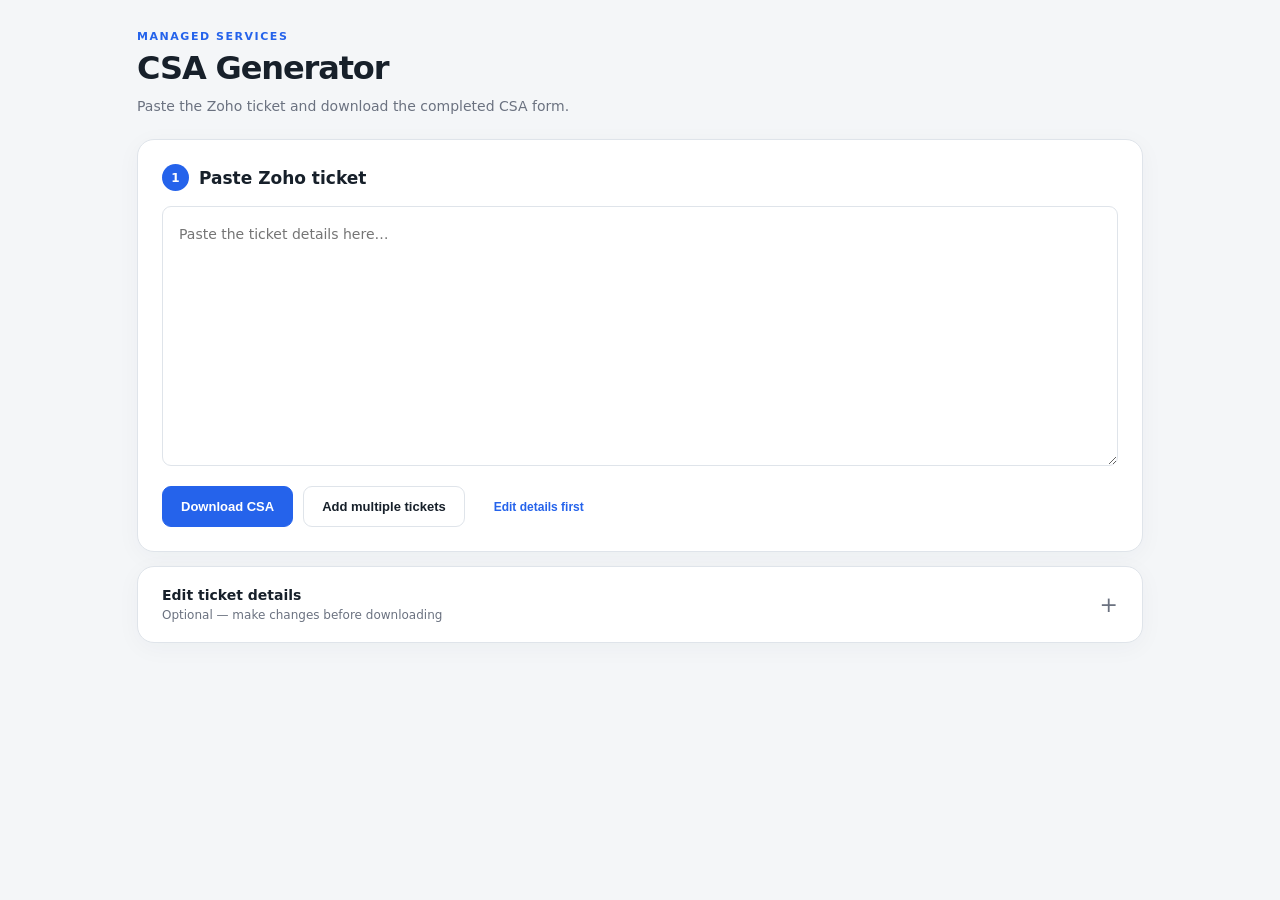
==== managed-services/csa-generator/index.html @ 98b2629f "Add files via upload CSA Generator Fixed" ====
<!doctype html>
<html lang="en">
<head>
  <meta charset="utf-8" />
  <meta name="viewport" content="width=device-width, initial-scale=1" />
  <meta name="color-scheme" content="light dark" />
  <title>CSA Generator — MAU Operation Desk</title>
  <style>
:root {
  --bg: #f4f6f8;
  --card: #ffffff;
  --ink: #17202a;
  --muted: #6b7280;
  --line: #dfe4ea;
  --brand: #2563eb;
  --brand-2: #1749b5;
  --soft: #eef4ff;
  --field: #ffffff;
  --preview: #101820;
  --preview-ink: #e7eef5;
  --danger: #a73535;
  --success: #28734c;
  font-family: Inter, ui-sans-serif, system-ui, -apple-system, BlinkMacSystemFont, "Segoe UI", sans-serif;
}
body.theme-dark {
  --bg: #1b1d22;
  --card: #23262c;
  --ink: #edf1f7;
  --muted: #aab2bf;
  --line: #373c45;
  --brand: #6b9eff;
  --brand-2: #8ab2ff;
  --soft: #293347;
  --field: #1f2228;
  --preview: #15171b;
  --preview-ink: #e8edf5;
  --danger: #ff8d8d;
  --success: #7ed2a3;
}
* { box-sizing: border-box; }
html, body { min-height: 100%; }
body { margin: 0; background: var(--bg); color: var(--ink); }
.shell { max-width: 1180px; margin: 0 auto; padding: 24px 22px 48px; }
.hero { display: flex; justify-content: space-between; gap: 28px; align-items: flex-start; margin-bottom: 18px; }
.hero.compact h1 { font-size: clamp(28px, 4vw, 40px); }
.eyebrow { margin: 0 0 7px; color: var(--brand); font-size: 11px; font-weight: 850; letter-spacing: .14em; }
h1 { margin: 0; letter-spacing: -.035em; }
.lede { margin: 9px 0 0; color: var(--muted); max-width: 780px; line-height: 1.55; font-size: 13px; }
.privacy { min-width: 220px; padding: 13px 15px; border: 1px solid var(--line); background: var(--card); border-radius: 12px; color: var(--muted); font-size: 12px; line-height: 1.45; }
.privacy strong { color: var(--ink); }
.privacy span { display: block; font-size: 10px; margin-top: 5px; }
.card { background: var(--card); border: 1px solid var(--line); border-radius: 15px; padding: 20px; margin: 14px 0; box-shadow: 0 5px 20px rgba(24, 39, 75, .035); }
.section-head { display: flex; align-items: center; justify-content: space-between; gap: 16px; margin-bottom: 15px; }
.section-head > div:first-child { display: flex; align-items: center; gap: 10px; }
.head-actions { display: flex; align-items: center; gap: 8px; flex-wrap: wrap; justify-content: flex-end; }
h2 { font-size: 17px; margin: 0; }
.step { width: 27px; height: 27px; display: inline-grid; place-items: center; border-radius: 50%; background: var(--brand); color: #fff; font-weight: 850; font-size: 12px; }
.ticket-input { width: 100%; min-height: 250px; resize: vertical; }
textarea, input { width: 100%; border: 1px solid var(--line); border-radius: 9px; padding: 10px 11px; font: inherit; color: var(--ink); background: var(--field); outline: none; transition: .15s ease; }
textarea:focus, input:focus { border-color: var(--brand); box-shadow: 0 0 0 3px color-mix(in srgb, var(--brand) 16%, transparent); }
label { display: block; color: var(--ink); font-size: 12px; font-weight: 750; letter-spacing: .01em; }
label input, label textarea { margin-top: 7px; font-weight: 500; letter-spacing: 0; }
.grid { display: grid; gap: 14px; }
.grid.two { grid-template-columns: repeat(2, minmax(0, 1fr)); }
.full { margin-top: 14px; }
.hint { margin: 10px 0 0; color: var(--muted); font-size: 12px; line-height: 1.5; }
.locked-note { color: var(--brand); background: var(--soft); border-radius: 999px; padding: 7px 10px; font-size: 11px; font-weight: 800; }
.subhead { margin: 22px 0 12px; padding-top: 18px; border-top: 1px solid var(--line); font-weight: 850; font-size: 12px; text-transform: uppercase; letter-spacing: .07em; }
.template-row { margin-top: 18px; padding: 14px; border: 1px dashed var(--line); border-radius: 12px; display: flex; justify-content: space-between; align-items: center; gap: 18px; background: color-mix(in srgb, var(--card) 78%, var(--bg)); }
.template-row p { margin: 5px 0 0; color: var(--muted); font-size: 11px; max-width: 650px; line-height: 1.5; }
.template-picker { display: flex; align-items: center; gap: 8px; flex-wrap: wrap; justify-content: flex-end; }
.template-picker input { width: auto; max-width: 340px; }
.actions { display: flex; gap: 10px; flex-wrap: wrap; margin-top: 18px; }
.btn, .batch-action { border: 1px solid var(--line); border-radius: 9px; padding: 9px 13px; background: var(--field); color: var(--ink); font-weight: 800; cursor: pointer; }
.btn:hover, .batch-action:hover { border-color: color-mix(in srgb, var(--muted) 60%, var(--line)); }
.btn.primary { color: #fff; background: #2563eb; border-color: #2563eb; }
.btn.primary:hover { background: #1749b5; }
.btn.ghost { color: var(--muted); }
.btn.small, .batch-action { padding: 7px 9px; font-size: 11px; }
.btn:disabled, .batch-action:disabled { opacity: .45; cursor: not-allowed; }
.status { min-height: 20px; margin-top: 12px; font-size: 12px; font-weight: 700; color: var(--brand); }
.status.error { color: var(--danger); }
.status.success { color: var(--success); }
.preview-card pre { white-space: pre-wrap; margin: 0; background: var(--preview); color: var(--preview-ink); padding: 17px; border-radius: 12px; font: 12px/1.55 ui-monospace, SFMono-Regular, Menlo, Consolas, monospace; min-height: 150px; }
.empty { color: var(--muted); font-size: 12px; padding: 13px 0 4px; }
.batch-list { display: grid; gap: 8px; }
.batch-item { display: flex; align-items: center; justify-content: space-between; gap: 16px; border: 1px solid var(--line); border-radius: 10px; padding: 10px 12px; }
.batch-main { display: grid; grid-template-columns: 100px minmax(180px,1fr) minmax(150px,220px); align-items: center; gap: 12px; min-width: 0; flex: 1; }
.batch-ticket { font-weight: 900; color: var(--brand); }
.batch-company { overflow: hidden; text-overflow: ellipsis; white-space: nowrap; }
.batch-date { color: var(--muted); font-size: 11px; }
.batch-actions { display: flex; align-items: center; gap: 6px; flex: 0 0 auto; }
.batch-action.download { color: var(--brand); }
.remove { width: 30px; height: 30px; border: 0; border-radius: 7px; background: transparent; color: var(--danger); font-size: 18px; cursor: pointer; }
.remove:hover { background: color-mix(in srgb, var(--danger) 10%, transparent); }
.count-pill { color: var(--muted); background: color-mix(in srgb, var(--muted) 10%, transparent); border-radius: 999px; padding: 4px 8px; font-size: 10px; font-weight: 800; }
footer { color: var(--muted); font-size: 11px; line-height: 1.6; padding: 10px 2px; }

@media (max-width: 860px) {
  .shell { padding: 18px 12px 38px; }
  .hero { display: block; }
  .privacy { margin-top: 14px; min-width: 0; }
  .grid.two { grid-template-columns: 1fr; }
  .section-head, .multi-head, .batch-head { align-items: flex-start; }
  .locked-note { border-radius: 8px; }
  .template-row { display: block; }
  .template-picker { justify-content: flex-start; margin-top: 12px; }
  .template-picker input { max-width: 100%; }
  .batch-item { align-items: flex-start; }
  .batch-main { grid-template-columns: 82px 1fr; }
  .batch-date { grid-column: 2 / 3; }
}
@media (max-width: 620px) {
  .section-head { display: block; }
  .section-head > div:first-child { margin-bottom: 10px; }
  .head-actions { justify-content: flex-start; }
  .batch-item { display: block; }
  .batch-actions { margin-top: 10px; justify-content: flex-end; }
  .batch-main { grid-template-columns: 76px 1fr; }
}

/* v2.9.1 — parser QA + built-in template clarity */
.analysis-box { margin-top: 16px; border: 1px solid color-mix(in srgb, var(--success) 35%, var(--line)); background: color-mix(in srgb, var(--success) 7%, var(--card)); border-radius: 11px; padding: 11px 13px; font-size: 11px; line-height: 1.5; }
.analysis-box strong { color: var(--success); }
.analysis-box p { margin: 6px 0 0; color: var(--muted); }
.analysis-box ul { margin: 7px 0 0 18px; padding: 0; color: var(--danger); }
.analysis-box.has-warning { border-color: color-mix(in srgb, var(--danger) 35%, var(--line)); background: color-mix(in srgb, var(--danger) 6%, var(--card)); }
.analysis-box.has-warning strong { color: var(--danger); }
.template-title { display: flex; align-items: center; gap: 9px; flex-wrap: wrap; }
.template-state { display: inline-flex; align-items: center; border-radius: 999px; padding: 4px 8px; background: color-mix(in srgb, var(--muted) 10%, transparent); color: var(--muted); font-size: 10px; font-weight: 850; }
.template-state.ready { background: color-mix(in srgb, var(--success) 12%, transparent); color: var(--success); }
.template-state.failed { background: color-mix(in srgb, var(--danger) 12%, transparent); color: var(--danger); }
.advanced-template { min-width: 270px; }
.advanced-template summary { cursor: pointer; color: var(--brand); font-size: 11px; font-weight: 800; text-align: right; }
.advanced-template[open] .template-picker { margin-top: 10px; }
.batch-item.batch-warning { border-color: color-mix(in srgb, var(--danger) 35%, var(--line)); }
@media (max-width: 860px) {
  .advanced-template { min-width: 0; margin-top: 12px; }
  .advanced-template summary { text-align: left; }
}


/* v3.0 — employee-friendly CSA workflow */
.shell{max-width:1050px;padding-top:30px}
.hero{margin-bottom:22px}
.hero h1{font-size:32px!important;line-height:1.15}
.lede{font-size:14px;max-width:560px}
.card{padding:24px;border-radius:17px;box-shadow:0 5px 24px rgba(25,42,72,.04)}
.ticket-input{min-height:260px;font-size:14px;line-height:1.6;resize:vertical;padding:16px}
.ticket-actions{align-items:center;margin-top:16px}
.ticket-actions .btn{padding:12px 18px;font-size:13px}
.btn.text-button{color:var(--brand);background:transparent;border-color:transparent;font-size:12px}
.btn.text-button:hover{background:var(--soft);border-color:transparent}
.edit-card{padding:0;overflow:hidden}
.edit-card details{display:block}
.edit-card summary{list-style:none;cursor:pointer;padding:20px 24px;display:flex;align-items:center;justify-content:space-between;gap:12px}
.edit-card summary::-webkit-details-marker{display:none}
.edit-card summary::after{content:'+';font-size:22px;color:var(--muted);font-weight:400}
.edit-card details[open] summary::after{content:'−'}
.summary-copy{display:flex;flex-direction:column;gap:5px}
.summary-copy strong{font-size:14px}
.summary-copy span{font-size:12px;color:var(--muted)}
.edit-content{border-top:1px solid var(--line);padding:24px}
.edit-content .subhead{margin:22px 0 12px}
.edit-card .analysis-box[hidden]{display:none}
.analysis-box{background:var(--soft);border:1px solid var(--line);padding:12px 15px;font-size:12px}
.analysis-box strong{color:var(--ink)}
.analysis-box ul{color:var(--ink);line-height:1.55}
.status:empty{display:none}
.status:not(:empty){min-height:0;border-radius:9px;background:var(--soft);padding:10px 12px;line-height:1.5}
.status.error{background:color-mix(in srgb,var(--danger) 8%,var(--card))}
.status.success{background:color-mix(in srgb,var(--success) 8%,var(--card))}
.batch-card[hidden]{display:none}
.batch-card .section-head{flex-wrap:wrap}
.batch-action.download{font-weight:750}
@media(max-width:640px){.card{padding:16px}.ticket-actions{display:grid;grid-template-columns:1fr}.ticket-actions .btn{width:100%}.edit-card{padding:0}.edit-card summary{padding:18px}.edit-content{padding:18px}.shell{padding:18px 12px}}

  </style>
</head>
<body>
  <main class="shell">
    <header class="hero compact">
      <div>
        <p class="eyebrow">MANAGED SERVICES</p>
        <h1>CSA Generator</h1>
        <p class="lede">Paste the Zoho ticket and download the completed CSA form.</p>
      </div>
</header>

    <section class="card ticket-card">
      <div class="section-head">
        <div><span class="step">1</span><h2>Paste Zoho ticket</h2></div>
      </div>
      <textarea id="ticketText" class="ticket-input" aria-label="Paste Zoho ticket details" placeholder="Paste the ticket details here…"></textarea>
      <div class="actions ticket-actions">
        <button class="btn primary" id="quickCreateBtn" type="button">Download CSA</button>
        <button class="btn" id="extractAllBtn" type="button">Add multiple tickets</button>
        <button class="btn text-button" id="extractBtn" type="button">Edit details first</button>
      </div>
      <div class="status" id="status" role="status" aria-live="polite"></div>
    </section>

    <section class="card edit-card" id="editorCard">
      <details id="editDetails">
        <summary><span class="summary-copy"><strong>Edit ticket details</strong><span>Optional — make changes before downloading</span></span></summary>
        <div class="edit-content">
      <div class="grid two">
        <label>Ticket Number<input id="ticket_number" inputmode="numeric" autocomplete="off" /></label>
        <label>Company / Store Name<input id="company_name" autocomplete="off" /></label>
        <label>Contact Name<input id="contact_name" autocomplete="off" /></label>
        <label>Mobile Number<input id="mobile_number" autocomplete="off" /></label>
        <label>Customer Visit Schedule Date<input id="visit_schedule" placeholder="October 20, 2026 9:00 AM" autocomplete="off" /></label>
        <label>Created Date/Time<input id="created_date" autocomplete="off" /></label>
      </div>

      <label class="full">Location Address<textarea id="location_address" rows="2"></textarea></label>

      <div class="subhead">Ticket Information</div>
      <div class="grid two">
        <label>Ticket Category<input id="ticket_category" autocomplete="off" /></label>
        <label>Issue Category<input id="issue_category" autocomplete="off" /></label>
        <label>Issue Description<input id="issue_description" autocomplete="off" /></label>
        <label>Serial Number<input id="serial_number" autocomplete="off" /></label>
      </div>

      <label class="full">Engineer Task / Activity
        <textarea id="engineer_tasks" rows="7" placeholder="One task per line. No bullets and no blank lines."></textarea>
      </label>

      <div id="analysisBox" class="analysis-box" aria-live="polite" hidden></div>
      <div class="actions">
        <button class="btn primary" id="generateBtn" type="button">Download edited CSA</button>
        <button class="btn" id="addBatchBtn" type="button">Save to multiple tickets</button>
        <button class="btn ghost" id="clearBtn" type="button">Clear details</button>
      </div>
      <div class="hidden-template-controls" hidden aria-hidden="true">
        <input type="file" id="templateFile" accept=".docx" />
        <span id="templateState"></span>
        <button type="button" id="resetTemplateBtn">Reset</button>
      </div>
        </div>
      </details>
    </section>

    <section class="card batch-card" id="batchCard" hidden>
      <div class="section-head batch-head">
        <div><span class="step">2</span><h2>Multiple CSA files</h2><span id="batchCount" class="count-pill"></span></div>
        <div class="head-actions">
          <button class="btn ghost small" id="clearBatchBtn" type="button">Clear batch</button>
          <button class="btn primary" id="downloadBatchBtn" type="button" disabled>Download all</button>
        </div>
      </div>
      <div id="batchEmpty" class="empty">Paste more than one Zoho ticket to add them here.</div>
      <div class="batch-list" id="batchList"></div>
    </section>
</main>




  <script>
/*!

JSZip v3.10.1 - A JavaScript class for generating and reading zip files
<http://stuartk.com/jszip>

(c) 2009-2016 Stuart Knightley <stuart [at] stuartk.com>
Dual licenced under the MIT license or GPLv3. See https://raw.github.com/Stuk/jszip/main/LICENSE.markdown.

JSZip uses the library pako released under the MIT license :
https://github.com/nodeca/pako/blob/main/LICENSE
*/

!function(e){if("object"==typeof exports&&"undefined"!=typeof module)module.exports=e();else if("function"==typeof define&&define.amd)define([],e);else{("undefined"!=typeof window?window:"undefined"!=typeof global?global:"undefined"!=typeof self?self:this).JSZip=e()}}(function(){return function s(a,o,h){function u(r,e){if(!o[r]){if(!a[r]){var t="function"==typeof require&&require;if(!e&&t)return t(r,!0);if(l)return l(r,!0);var n=new Error("Cannot find module '"+r+"'");throw n.code="MODULE_NOT_FOUND",n}var i=o[r]={exports:{}};a[r][0].call(i.exports,function(e){var t=a[r][1][e];return u(t||e)},i,i.exports,s,a,o,h)}return o[r].exports}for(var l="function"==typeof require&&require,e=0;e<h.length;e++)u(h[e]);return u}({1:[function(e,t,r){"use strict";var d=e("./utils"),c=e("./support"),p="ABCDEFGHIJKLMNOPQRSTUVWXYZabcdefghijklmnopqrstuvwxyz0123456789+/=";r.encode=function(e){for(var t,r,n,i,s,a,o,h=[],u=0,l=e.length,f=l,c="string"!==d.getTypeOf(e);u<e.length;)f=l-u,n=c?(t=e[u++],r=u<l?e[u++]:0,u<l?e[u++]:0):(t=e.charCodeAt(u++),r=u<l?e.charCodeAt(u++):0,u<l?e.charCodeAt(u++):0),i=t>>2,s=(3&t)<<4|r>>4,a=1<f?(15&r)<<2|n>>6:64,o=2<f?63&n:64,h.push(p.charAt(i)+p.charAt(s)+p.charAt(a)+p.charAt(o));return h.join("")},r.decode=function(e){var t,r,n,i,s,a,o=0,h=0,u="data:";if(e.substr(0,u.length)===u)throw new Error("Invalid base64 input, it looks like a data url.");var l,f=3*(e=e.replace(/[^A-Za-z0-9+/=]/g,"")).length/4;if(e.charAt(e.length-1)===p.charAt(64)&&f--,e.charAt(e.length-2)===p.charAt(64)&&f--,f%1!=0)throw new Error("Invalid base64 input, bad content length.");for(l=c.uint8array?new Uint8Array(0|f):new Array(0|f);o<e.length;)t=p.indexOf(e.charAt(o++))<<2|(i=p.indexOf(e.charAt(o++)))>>4,r=(15&i)<<4|(s=p.indexOf(e.charAt(o++)))>>2,n=(3&s)<<6|(a=p.indexOf(e.charAt(o++))),l[h++]=t,64!==s&&(l[h++]=r),64!==a&&(l[h++]=n);return l}},{"./support":30,"./utils":32}],2:[function(e,t,r){"use strict";var n=e("./external"),i=e("./stream/DataWorker"),s=e("./stream/Crc32Probe"),a=e("./stream/DataLengthProbe");function o(e,t,r,n,i){this.compressedSize=e,this.uncompressedSize=t,this.crc32=r,this.compression=n,this.compressedContent=i}o.prototype={getContentWorker:function(){var e=new i(n.Promise.resolve(this.compressedContent)).pipe(this.compression.uncompressWorker()).pipe(new a("data_length")),t=this;return e.on("end",function(){if(this.streamInfo.data_length!==t.uncompressedSize)throw new Error("Bug : uncompressed data size mismatch")}),e},getCompressedWorker:function(){return new i(n.Promise.resolve(this.compressedContent)).withStreamInfo("compressedSize",this.compressedSize).withStreamInfo("uncompressedSize",this.uncompressedSize).withStreamInfo("crc32",this.crc32).withStreamInfo("compression",this.compression)}},o.createWorkerFrom=function(e,t,r){return e.pipe(new s).pipe(new a("uncompressedSize")).pipe(t.compressWorker(r)).pipe(new a("compressedSize")).withStreamInfo("compression",t)},t.exports=o},{"./external":6,"./stream/Crc32Probe":25,"./stream/DataLengthProbe":26,"./stream/DataWorker":27}],3:[function(e,t,r){"use strict";var n=e("./stream/GenericWorker");r.STORE={magic:"\0\0",compressWorker:function(){return new n("STORE compression")},uncompressWorker:function(){return new n("STORE decompression")}},r.DEFLATE=e("./flate")},{"./flate":7,"./stream/GenericWorker":28}],4:[function(e,t,r){"use strict";var n=e("./utils");var o=function(){for(var e,t=[],r=0;r<256;r++){e=r;for(var n=0;n<8;n++)e=1&e?3988292384^e>>>1:e>>>1;t[r]=e}return t}();t.exports=function(e,t){return void 0!==e&&e.length?"string"!==n.getTypeOf(e)?function(e,t,r,n){var i=o,s=n+r;e^=-1;for(var a=n;a<s;a++)e=e>>>8^i[255&(e^t[a])];return-1^e}(0|t,e,e.length,0):function(e,t,r,n){var i=o,s=n+r;e^=-1;for(var a=n;a<s;a++)e=e>>>8^i[255&(e^t.charCodeAt(a))];return-1^e}(0|t,e,e.length,0):0}},{"./utils":32}],5:[function(e,t,r){"use strict";r.base64=!1,r.binary=!1,r.dir=!1,r.createFolders=!0,r.date=null,r.compression=null,r.compressionOptions=null,r.comment=null,r.unixPermissions=null,r.dosPermissions=null},{}],6:[function(e,t,r){"use strict";var n=null;n="undefined"!=typeof Promise?Promise:e("lie"),t.exports={Promise:n}},{lie:37}],7:[function(e,t,r){"use strict";var n="undefined"!=typeof Uint8Array&&"undefined"!=typeof Uint16Array&&"undefined"!=typeof Uint32Array,i=e("pako"),s=e("./utils"),a=e("./stream/GenericWorker"),o=n?"uint8array":"array";function h(e,t){a.call(this,"FlateWorker/"+e),this._pako=null,this._pakoAction=e,this._pakoOptions=t,this.meta={}}r.magic="\b\0",s.inherits(h,a),h.prototype.processChunk=function(e){this.meta=e.meta,null===this._pako&&this._createPako(),this._pako.push(s.transformTo(o,e.data),!1)},h.prototype.flush=function(){a.prototype.flush.call(this),null===this._pako&&this._createPako(),this._pako.push([],!0)},h.prototype.cleanUp=function(){a.prototype.cleanUp.call(this),this._pako=null},h.prototype._createPako=function(){this._pako=new i[this._pakoAction]({raw:!0,level:this._pakoOptions.level||-1});var t=this;this._pako.onData=function(e){t.push({data:e,meta:t.meta})}},r.compressWorker=function(e){return new h("Deflate",e)},r.uncompressWorker=function(){return new h("Inflate",{})}},{"./stream/GenericWorker":28,"./utils":32,pako:38}],8:[function(e,t,r){"use strict";function A(e,t){var r,n="";for(r=0;r<t;r++)n+=String.fromCharCode(255&e),e>>>=8;return n}function n(e,t,r,n,i,s){var a,o,h=e.file,u=e.compression,l=s!==O.utf8encode,f=I.transformTo("string",s(h.name)),c=I.transformTo("string",O.utf8encode(h.name)),d=h.comment,p=I.transformTo("string",s(d)),m=I.transformTo("string",O.utf8encode(d)),_=c.length!==h.name.length,g=m.length!==d.length,b="",v="",y="",w=h.dir,k=h.date,x={crc32:0,compressedSize:0,uncompressedSize:0};t&&!r||(x.crc32=e.crc32,x.compressedSize=e.compressedSize,x.uncompressedSize=e.uncompressedSize);var S=0;t&&(S|=8),l||!_&&!g||(S|=2048);var z=0,C=0;w&&(z|=16),"UNIX"===i?(C=798,z|=function(e,t){var r=e;return e||(r=t?16893:33204),(65535&r)<<16}(h.unixPermissions,w)):(C=20,z|=function(e){return 63&(e||0)}(h.dosPermissions)),a=k.getUTCHours(),a<<=6,a|=k.getUTCMinutes(),a<<=5,a|=k.getUTCSeconds()/2,o=k.getUTCFullYear()-1980,o<<=4,o|=k.getUTCMonth()+1,o<<=5,o|=k.getUTCDate(),_&&(v=A(1,1)+A(B(f),4)+c,b+="up"+A(v.length,2)+v),g&&(y=A(1,1)+A(B(p),4)+m,b+="uc"+A(y.length,2)+y);var E="";return E+="\n\0",E+=A(S,2),E+=u.magic,E+=A(a,2),E+=A(o,2),E+=A(x.crc32,4),E+=A(x.compressedSize,4),E+=A(x.uncompressedSize,4),E+=A(f.length,2),E+=A(b.length,2),{fileRecord:R.LOCAL_FILE_HEADER+E+f+b,dirRecord:R.CENTRAL_FILE_HEADER+A(C,2)+E+A(p.length,2)+"\0\0\0\0"+A(z,4)+A(n,4)+f+b+p}}var I=e("../utils"),i=e("../stream/GenericWorker"),O=e("../utf8"),B=e("../crc32"),R=e("../signature");function s(e,t,r,n){i.call(this,"ZipFileWorker"),this.bytesWritten=0,this.zipComment=t,this.zipPlatform=r,this.encodeFileName=n,this.streamFiles=e,this.accumulate=!1,this.contentBuffer=[],this.dirRecords=[],this.currentSourceOffset=0,this.entriesCount=0,this.currentFile=null,this._sources=[]}I.inherits(s,i),s.prototype.push=function(e){var t=e.meta.percent||0,r=this.entriesCount,n=this._sources.length;this.accumulate?this.contentBuffer.push(e):(this.bytesWritten+=e.data.length,i.prototype.push.call(this,{data:e.data,meta:{currentFile:this.currentFile,percent:r?(t+100*(r-n-1))/r:100}}))},s.prototype.openedSource=function(e){this.currentSourceOffset=this.bytesWritten,this.currentFile=e.file.name;var t=this.streamFiles&&!e.file.dir;if(t){var r=n(e,t,!1,this.currentSourceOffset,this.zipPlatform,this.encodeFileName);this.push({data:r.fileRecord,meta:{percent:0}})}else this.accumulate=!0},s.prototype.closedSource=function(e){this.accumulate=!1;var t=this.streamFiles&&!e.file.dir,r=n(e,t,!0,this.currentSourceOffset,this.zipPlatform,this.encodeFileName);if(this.dirRecords.push(r.dirRecord),t)this.push({data:function(e){return R.DATA_DESCRIPTOR+A(e.crc32,4)+A(e.compressedSize,4)+A(e.uncompressedSize,4)}(e),meta:{percent:100}});else for(this.push({data:r.fileRecord,meta:{percent:0}});this.contentBuffer.length;)this.push(this.contentBuffer.shift());this.currentFile=null},s.prototype.flush=function(){for(var e=this.bytesWritten,t=0;t<this.dirRecords.length;t++)this.push({data:this.dirRecords[t],meta:{percent:100}});var r=this.bytesWritten-e,n=function(e,t,r,n,i){var s=I.transformTo("string",i(n));return R.CENTRAL_DIRECTORY_END+"\0\0\0\0"+A(e,2)+A(e,2)+A(t,4)+A(r,4)+A(s.length,2)+s}(this.dirRecords.length,r,e,this.zipComment,this.encodeFileName);this.push({data:n,meta:{percent:100}})},s.prototype.prepareNextSource=function(){this.previous=this._sources.shift(),this.openedSource(this.previous.streamInfo),this.isPaused?this.previous.pause():this.previous.resume()},s.prototype.registerPrevious=function(e){this._sources.push(e);var t=this;return e.on("data",function(e){t.processChunk(e)}),e.on("end",function(){t.closedSource(t.previous.streamInfo),t._sources.length?t.prepareNextSource():t.end()}),e.on("error",function(e){t.error(e)}),this},s.prototype.resume=function(){return!!i.prototype.resume.call(this)&&(!this.previous&&this._sources.length?(this.prepareNextSource(),!0):this.previous||this._sources.length||this.generatedError?void 0:(this.end(),!0))},s.prototype.error=function(e){var t=this._sources;if(!i.prototype.error.call(this,e))return!1;for(var r=0;r<t.length;r++)try{t[r].error(e)}catch(e){}return!0},s.prototype.lock=function(){i.prototype.lock.call(this);for(var e=this._sources,t=0;t<e.length;t++)e[t].lock()},t.exports=s},{"../crc32":4,"../signature":23,"../stream/GenericWorker":28,"../utf8":31,"../utils":32}],9:[function(e,t,r){"use strict";var u=e("../compressions"),n=e("./ZipFileWorker");r.generateWorker=function(e,a,t){var o=new n(a.streamFiles,t,a.platform,a.encodeFileName),h=0;try{e.forEach(function(e,t){h++;var r=function(e,t){var r=e||t,n=u[r];if(!n)throw new Error(r+" is not a valid compression method !");return n}(t.options.compression,a.compression),n=t.options.compressionOptions||a.compressionOptions||{},i=t.dir,s=t.date;t._compressWorker(r,n).withStreamInfo("file",{name:e,dir:i,date:s,comment:t.comment||"",unixPermissions:t.unixPermissions,dosPermissions:t.dosPermissions}).pipe(o)}),o.entriesCount=h}catch(e){o.error(e)}return o}},{"../compressions":3,"./ZipFileWorker":8}],10:[function(e,t,r){"use strict";function n(){if(!(this instanceof n))return new n;if(arguments.length)throw new Error("The constructor with parameters has been removed in JSZip 3.0, please check the upgrade guide.");this.files=Object.create(null),this.comment=null,this.root="",this.clone=function(){var e=new n;for(var t in this)"function"!=typeof this[t]&&(e[t]=this[t]);return e}}(n.prototype=e("./object")).loadAsync=e("./load"),n.support=e("./support"),n.defaults=e("./defaults"),n.version="3.10.1",n.loadAsync=function(e,t){return(new n).loadAsync(e,t)},n.external=e("./external"),t.exports=n},{"./defaults":5,"./external":6,"./load":11,"./object":15,"./support":30}],11:[function(e,t,r){"use strict";var u=e("./utils"),i=e("./external"),n=e("./utf8"),s=e("./zipEntries"),a=e("./stream/Crc32Probe"),l=e("./nodejsUtils");function f(n){return new i.Promise(function(e,t){var r=n.decompressed.getContentWorker().pipe(new a);r.on("error",function(e){t(e)}).on("end",function(){r.streamInfo.crc32!==n.decompressed.crc32?t(new Error("Corrupted zip : CRC32 mismatch")):e()}).resume()})}t.exports=function(e,o){var h=this;return o=u.extend(o||{},{base64:!1,checkCRC32:!1,optimizedBinaryString:!1,createFolders:!1,decodeFileName:n.utf8decode}),l.isNode&&l.isStream(e)?i.Promise.reject(new Error("JSZip can't accept a stream when loading a zip file.")):u.prepareContent("the loaded zip file",e,!0,o.optimizedBinaryString,o.base64).then(function(e){var t=new s(o);return t.load(e),t}).then(function(e){var t=[i.Promise.resolve(e)],r=e.files;if(o.checkCRC32)for(var n=0;n<r.length;n++)t.push(f(r[n]));return i.Promise.all(t)}).then(function(e){for(var t=e.shift(),r=t.files,n=0;n<r.length;n++){var i=r[n],s=i.fileNameStr,a=u.resolve(i.fileNameStr);h.file(a,i.decompressed,{binary:!0,optimizedBinaryString:!0,date:i.date,dir:i.dir,comment:i.fileCommentStr.length?i.fileCommentStr:null,unixPermissions:i.unixPermissions,dosPermissions:i.dosPermissions,createFolders:o.createFolders}),i.dir||(h.file(a).unsafeOriginalName=s)}return t.zipComment.length&&(h.comment=t.zipComment),h})}},{"./external":6,"./nodejsUtils":14,"./stream/Crc32Probe":25,"./utf8":31,"./utils":32,"./zipEntries":33}],12:[function(e,t,r){"use strict";var n=e("../utils"),i=e("../stream/GenericWorker");function s(e,t){i.call(this,"Nodejs stream input adapter for "+e),this._upstreamEnded=!1,this._bindStream(t)}n.inherits(s,i),s.prototype._bindStream=function(e){var t=this;(this._stream=e).pause(),e.on("data",function(e){t.push({data:e,meta:{percent:0}})}).on("error",function(e){t.isPaused?this.generatedError=e:t.error(e)}).on("end",function(){t.isPaused?t._upstreamEnded=!0:t.end()})},s.prototype.pause=function(){return!!i.prototype.pause.call(this)&&(this._stream.pause(),!0)},s.prototype.resume=function(){return!!i.prototype.resume.call(this)&&(this._upstreamEnded?this.end():this._stream.resume(),!0)},t.exports=s},{"../stream/GenericWorker":28,"../utils":32}],13:[function(e,t,r){"use strict";var i=e("readable-stream").Readable;function n(e,t,r){i.call(this,t),this._helper=e;var n=this;e.on("data",function(e,t){n.push(e)||n._helper.pause(),r&&r(t)}).on("error",function(e){n.emit("error",e)}).on("end",function(){n.push(null)})}e("../utils").inherits(n,i),n.prototype._read=function(){this._helper.resume()},t.exports=n},{"../utils":32,"readable-stream":16}],14:[function(e,t,r){"use strict";t.exports={isNode:"undefined"!=typeof Buffer,newBufferFrom:function(e,t){if(Buffer.from&&Buffer.from!==Uint8Array.from)return Buffer.from(e,t);if("number"==typeof e)throw new Error('The "data" argument must not be a number');return new Buffer(e,t)},allocBuffer:function(e){if(Buffer.alloc)return Buffer.alloc(e);var t=new Buffer(e);return t.fill(0),t},isBuffer:function(e){return Buffer.isBuffer(e)},isStream:function(e){return e&&"function"==typeof e.on&&"function"==typeof e.pause&&"function"==typeof e.resume}}},{}],15:[function(e,t,r){"use strict";function s(e,t,r){var n,i=u.getTypeOf(t),s=u.extend(r||{},f);s.date=s.date||new Date,null!==s.compression&&(s.compression=s.compression.toUpperCase()),"string"==typeof s.unixPermissions&&(s.unixPermissions=parseInt(s.unixPermissions,8)),s.unixPermissions&&16384&s.unixPermissions&&(s.dir=!0),s.dosPermissions&&16&s.dosPermissions&&(s.dir=!0),s.dir&&(e=g(e)),s.createFolders&&(n=_(e))&&b.call(this,n,!0);var a="string"===i&&!1===s.binary&&!1===s.base64;r&&void 0!==r.binary||(s.binary=!a),(t instanceof c&&0===t.uncompressedSize||s.dir||!t||0===t.length)&&(s.base64=!1,s.binary=!0,t="",s.compression="STORE",i="string");var o=null;o=t instanceof c||t instanceof l?t:p.isNode&&p.isStream(t)?new m(e,t):u.prepareContent(e,t,s.binary,s.optimizedBinaryString,s.base64);var h=new d(e,o,s);this.files[e]=h}var i=e("./utf8"),u=e("./utils"),l=e("./stream/GenericWorker"),a=e("./stream/StreamHelper"),f=e("./defaults"),c=e("./compressedObject"),d=e("./zipObject"),o=e("./generate"),p=e("./nodejsUtils"),m=e("./nodejs/NodejsStreamInputAdapter"),_=function(e){"/"===e.slice(-1)&&(e=e.substring(0,e.length-1));var t=e.lastIndexOf("/");return 0<t?e.substring(0,t):""},g=function(e){return"/"!==e.slice(-1)&&(e+="/"),e},b=function(e,t){return t=void 0!==t?t:f.createFolders,e=g(e),this.files[e]||s.call(this,e,null,{dir:!0,createFolders:t}),this.files[e]};function h(e){return"[object RegExp]"===Object.prototype.toString.call(e)}var n={load:function(){throw new Error("This method has been removed in JSZip 3.0, please check the upgrade guide.")},forEach:function(e){var t,r,n;for(t in this.files)n=this.files[t],(r=t.slice(this.root.length,t.length))&&t.slice(0,this.root.length)===this.root&&e(r,n)},filter:function(r){var n=[];return this.forEach(function(e,t){r(e,t)&&n.push(t)}),n},file:function(e,t,r){if(1!==arguments.length)return e=this.root+e,s.call(this,e,t,r),this;if(h(e)){var n=e;return this.filter(function(e,t){return!t.dir&&n.test(e)})}var i=this.files[this.root+e];return i&&!i.dir?i:null},folder:function(r){if(!r)return this;if(h(r))return this.filter(function(e,t){return t.dir&&r.test(e)});var e=this.root+r,t=b.call(this,e),n=this.clone();return n.root=t.name,n},remove:function(r){r=this.root+r;var e=this.files[r];if(e||("/"!==r.slice(-1)&&(r+="/"),e=this.files[r]),e&&!e.dir)delete this.files[r];else for(var t=this.filter(function(e,t){return t.name.slice(0,r.length)===r}),n=0;n<t.length;n++)delete this.files[t[n].name];return this},generate:function(){throw new Error("This method has been removed in JSZip 3.0, please check the upgrade guide.")},generateInternalStream:function(e){var t,r={};try{if((r=u.extend(e||{},{streamFiles:!1,compression:"STORE",compressionOptions:null,type:"",platform:"DOS",comment:null,mimeType:"application/zip",encodeFileName:i.utf8encode})).type=r.type.toLowerCase(),r.compression=r.compression.toUpperCase(),"binarystring"===r.type&&(r.type="string"),!r.type)throw new Error("No output type specified.");u.checkSupport(r.type),"darwin"!==r.platform&&"freebsd"!==r.platform&&"linux"!==r.platform&&"sunos"!==r.platform||(r.platform="UNIX"),"win32"===r.platform&&(r.platform="DOS");var n=r.comment||this.comment||"";t=o.generateWorker(this,r,n)}catch(e){(t=new l("error")).error(e)}return new a(t,r.type||"string",r.mimeType)},generateAsync:function(e,t){return this.generateInternalStream(e).accumulate(t)},generateNodeStream:function(e,t){return(e=e||{}).type||(e.type="nodebuffer"),this.generateInternalStream(e).toNodejsStream(t)}};t.exports=n},{"./compressedObject":2,"./defaults":5,"./generate":9,"./nodejs/NodejsStreamInputAdapter":12,"./nodejsUtils":14,"./stream/GenericWorker":28,"./stream/StreamHelper":29,"./utf8":31,"./utils":32,"./zipObject":35}],16:[function(e,t,r){"use strict";t.exports=e("stream")},{stream:void 0}],17:[function(e,t,r){"use strict";var n=e("./DataReader");function i(e){n.call(this,e);for(var t=0;t<this.data.length;t++)e[t]=255&e[t]}e("../utils").inherits(i,n),i.prototype.byteAt=function(e){return this.data[this.zero+e]},i.prototype.lastIndexOfSignature=function(e){for(var t=e.charCodeAt(0),r=e.charCodeAt(1),n=e.charCodeAt(2),i=e.charCodeAt(3),s=this.length-4;0<=s;--s)if(this.data[s]===t&&this.data[s+1]===r&&this.data[s+2]===n&&this.data[s+3]===i)return s-this.zero;return-1},i.prototype.readAndCheckSignature=function(e){var t=e.charCodeAt(0),r=e.charCodeAt(1),n=e.charCodeAt(2),i=e.charCodeAt(3),s=this.readData(4);return t===s[0]&&r===s[1]&&n===s[2]&&i===s[3]},i.prototype.readData=function(e){if(this.checkOffset(e),0===e)return[];var t=this.data.slice(this.zero+this.index,this.zero+this.index+e);return this.index+=e,t},t.exports=i},{"../utils":32,"./DataReader":18}],18:[function(e,t,r){"use strict";var n=e("../utils");function i(e){this.data=e,this.length=e.length,this.index=0,this.zero=0}i.prototype={checkOffset:function(e){this.checkIndex(this.index+e)},checkIndex:function(e){if(this.length<this.zero+e||e<0)throw new Error("End of data reached (data length = "+this.length+", asked index = "+e+"). Corrupted zip ?")},setIndex:function(e){this.checkIndex(e),this.index=e},skip:function(e){this.setIndex(this.index+e)},byteAt:function(){},readInt:function(e){var t,r=0;for(this.checkOffset(e),t=this.index+e-1;t>=this.index;t--)r=(r<<8)+this.byteAt(t);return this.index+=e,r},readString:function(e){return n.transformTo("string",this.readData(e))},readData:function(){},lastIndexOfSignature:function(){},readAndCheckSignature:function(){},readDate:function(){var e=this.readInt(4);return new Date(Date.UTC(1980+(e>>25&127),(e>>21&15)-1,e>>16&31,e>>11&31,e>>5&63,(31&e)<<1))}},t.exports=i},{"../utils":32}],19:[function(e,t,r){"use strict";var n=e("./Uint8ArrayReader");function i(e){n.call(this,e)}e("../utils").inherits(i,n),i.prototype.readData=function(e){this.checkOffset(e);var t=this.data.slice(this.zero+this.index,this.zero+this.index+e);return this.index+=e,t},t.exports=i},{"../utils":32,"./Uint8ArrayReader":21}],20:[function(e,t,r){"use strict";var n=e("./DataReader");function i(e){n.call(this,e)}e("../utils").inherits(i,n),i.prototype.byteAt=function(e){return this.data.charCodeAt(this.zero+e)},i.prototype.lastIndexOfSignature=function(e){return this.data.lastIndexOf(e)-this.zero},i.prototype.readAndCheckSignature=function(e){return e===this.readData(4)},i.prototype.readData=function(e){this.checkOffset(e);var t=this.data.slice(this.zero+this.index,this.zero+this.index+e);return this.index+=e,t},t.exports=i},{"../utils":32,"./DataReader":18}],21:[function(e,t,r){"use strict";var n=e("./ArrayReader");function i(e){n.call(this,e)}e("../utils").inherits(i,n),i.prototype.readData=function(e){if(this.checkOffset(e),0===e)return new Uint8Array(0);var t=this.data.subarray(this.zero+this.index,this.zero+this.index+e);return this.index+=e,t},t.exports=i},{"../utils":32,"./ArrayReader":17}],22:[function(e,t,r){"use strict";var n=e("../utils"),i=e("../support"),s=e("./ArrayReader"),a=e("./StringReader"),o=e("./NodeBufferReader"),h=e("./Uint8ArrayReader");t.exports=function(e){var t=n.getTypeOf(e);return n.checkSupport(t),"string"!==t||i.uint8array?"nodebuffer"===t?new o(e):i.uint8array?new h(n.transformTo("uint8array",e)):new s(n.transformTo("array",e)):new a(e)}},{"../support":30,"../utils":32,"./ArrayReader":17,"./NodeBufferReader":19,"./StringReader":20,"./Uint8ArrayReader":21}],23:[function(e,t,r){"use strict";r.LOCAL_FILE_HEADER="PK",r.CENTRAL_FILE_HEADER="PK",r.CENTRAL_DIRECTORY_END="PK",r.ZIP64_CENTRAL_DIRECTORY_LOCATOR="PK",r.ZIP64_CENTRAL_DIRECTORY_END="PK",r.DATA_DESCRIPTOR="PK\b"},{}],24:[function(e,t,r){"use strict";var n=e("./GenericWorker"),i=e("../utils");function s(e){n.call(this,"ConvertWorker to "+e),this.destType=e}i.inherits(s,n),s.prototype.processChunk=function(e){this.push({data:i.transformTo(this.destType,e.data),meta:e.meta})},t.exports=s},{"../utils":32,"./GenericWorker":28}],25:[function(e,t,r){"use strict";var n=e("./GenericWorker"),i=e("../crc32");function s(){n.call(this,"Crc32Probe"),this.withStreamInfo("crc32",0)}e("../utils").inherits(s,n),s.prototype.processChunk=function(e){this.streamInfo.crc32=i(e.data,this.streamInfo.crc32||0),this.push(e)},t.exports=s},{"../crc32":4,"../utils":32,"./GenericWorker":28}],26:[function(e,t,r){"use strict";var n=e("../utils"),i=e("./GenericWorker");function s(e){i.call(this,"DataLengthProbe for "+e),this.propName=e,this.withStreamInfo(e,0)}n.inherits(s,i),s.prototype.processChunk=function(e){if(e){var t=this.streamInfo[this.propName]||0;this.streamInfo[this.propName]=t+e.data.length}i.prototype.processChunk.call(this,e)},t.exports=s},{"../utils":32,"./GenericWorker":28}],27:[function(e,t,r){"use strict";var n=e("../utils"),i=e("./GenericWorker");function s(e){i.call(this,"DataWorker");var t=this;this.dataIsReady=!1,this.index=0,this.max=0,this.data=null,this.type="",this._tickScheduled=!1,e.then(function(e){t.dataIsReady=!0,t.data=e,t.max=e&&e.length||0,t.type=n.getTypeOf(e),t.isPaused||t._tickAndRepeat()},function(e){t.error(e)})}n.inherits(s,i),s.prototype.cleanUp=function(){i.prototype.cleanUp.call(this),this.data=null},s.prototype.resume=function(){return!!i.prototype.resume.call(this)&&(!this._tickScheduled&&this.dataIsReady&&(this._tickScheduled=!0,n.delay(this._tickAndRepeat,[],this)),!0)},s.prototype._tickAndRepeat=function(){this._tickScheduled=!1,this.isPaused||this.isFinished||(this._tick(),this.isFinished||(n.delay(this._tickAndRepeat,[],this),this._tickScheduled=!0))},s.prototype._tick=function(){if(this.isPaused||this.isFinished)return!1;var e=null,t=Math.min(this.max,this.index+16384);if(this.index>=this.max)return this.end();switch(this.type){case"string":e=this.data.substring(this.index,t);break;case"uint8array":e=this.data.subarray(this.index,t);break;case"array":case"nodebuffer":e=this.data.slice(this.index,t)}return this.index=t,this.push({data:e,meta:{percent:this.max?this.index/this.max*100:0}})},t.exports=s},{"../utils":32,"./GenericWorker":28}],28:[function(e,t,r){"use strict";function n(e){this.name=e||"default",this.streamInfo={},this.generatedError=null,this.extraStreamInfo={},this.isPaused=!0,this.isFinished=!1,this.isLocked=!1,this._listeners={data:[],end:[],error:[]},this.previous=null}n.prototype={push:function(e){this.emit("data",e)},end:function(){if(this.isFinished)return!1;this.flush();try{this.emit("end"),this.cleanUp(),this.isFinished=!0}catch(e){this.emit("error",e)}return!0},error:function(e){return!this.isFinished&&(this.isPaused?this.generatedError=e:(this.isFinished=!0,this.emit("error",e),this.previous&&this.previous.error(e),this.cleanUp()),!0)},on:function(e,t){return this._listeners[e].push(t),this},cleanUp:function(){this.streamInfo=this.generatedError=this.extraStreamInfo=null,this._listeners=[]},emit:function(e,t){if(this._listeners[e])for(var r=0;r<this._listeners[e].length;r++)this._listeners[e][r].call(this,t)},pipe:function(e){return e.registerPrevious(this)},registerPrevious:function(e){if(this.isLocked)throw new Error("The stream '"+this+"' has already been used.");this.streamInfo=e.streamInfo,this.mergeStreamInfo(),this.previous=e;var t=this;return e.on("data",function(e){t.processChunk(e)}),e.on("end",function(){t.end()}),e.on("error",function(e){t.error(e)}),this},pause:function(){return!this.isPaused&&!this.isFinished&&(this.isPaused=!0,this.previous&&this.previous.pause(),!0)},resume:function(){if(!this.isPaused||this.isFinished)return!1;var e=this.isPaused=!1;return this.generatedError&&(this.error(this.generatedError),e=!0),this.previous&&this.previous.resume(),!e},flush:function(){},processChunk:function(e){this.push(e)},withStreamInfo:function(e,t){return this.extraStreamInfo[e]=t,this.mergeStreamInfo(),this},mergeStreamInfo:function(){for(var e in this.extraStreamInfo)Object.prototype.hasOwnProperty.call(this.extraStreamInfo,e)&&(this.streamInfo[e]=this.extraStreamInfo[e])},lock:function(){if(this.isLocked)throw new Error("The stream '"+this+"' has already been used.");this.isLocked=!0,this.previous&&this.previous.lock()},toString:function(){var e="Worker "+this.name;return this.previous?this.previous+" -> "+e:e}},t.exports=n},{}],29:[function(e,t,r){"use strict";var h=e("../utils"),i=e("./ConvertWorker"),s=e("./GenericWorker"),u=e("../base64"),n=e("../support"),a=e("../external"),o=null;if(n.nodestream)try{o=e("../nodejs/NodejsStreamOutputAdapter")}catch(e){}function l(e,o){return new a.Promise(function(t,r){var n=[],i=e._internalType,s=e._outputType,a=e._mimeType;e.on("data",function(e,t){n.push(e),o&&o(t)}).on("error",function(e){n=[],r(e)}).on("end",function(){try{var e=function(e,t,r){switch(e){case"blob":return h.newBlob(h.transformTo("arraybuffer",t),r);case"base64":return u.encode(t);default:return h.transformTo(e,t)}}(s,function(e,t){var r,n=0,i=null,s=0;for(r=0;r<t.length;r++)s+=t[r].length;switch(e){case"string":return t.join("");case"array":return Array.prototype.concat.apply([],t);case"uint8array":for(i=new Uint8Array(s),r=0;r<t.length;r++)i.set(t[r],n),n+=t[r].length;return i;case"nodebuffer":return Buffer.concat(t);default:throw new Error("concat : unsupported type '"+e+"'")}}(i,n),a);t(e)}catch(e){r(e)}n=[]}).resume()})}function f(e,t,r){var n=t;switch(t){case"blob":case"arraybuffer":n="uint8array";break;case"base64":n="string"}try{this._internalType=n,this._outputType=t,this._mimeType=r,h.checkSupport(n),this._worker=e.pipe(new i(n)),e.lock()}catch(e){this._worker=new s("error"),this._worker.error(e)}}f.prototype={accumulate:function(e){return l(this,e)},on:function(e,t){var r=this;return"data"===e?this._worker.on(e,function(e){t.call(r,e.data,e.meta)}):this._worker.on(e,function(){h.delay(t,arguments,r)}),this},resume:function(){return h.delay(this._worker.resume,[],this._worker),this},pause:function(){return this._worker.pause(),this},toNodejsStream:function(e){if(h.checkSupport("nodestream"),"nodebuffer"!==this._outputType)throw new Error(this._outputType+" is not supported by this method");return new o(this,{objectMode:"nodebuffer"!==this._outputType},e)}},t.exports=f},{"../base64":1,"../external":6,"../nodejs/NodejsStreamOutputAdapter":13,"../support":30,"../utils":32,"./ConvertWorker":24,"./GenericWorker":28}],30:[function(e,t,r){"use strict";if(r.base64=!0,r.array=!0,r.string=!0,r.arraybuffer="undefined"!=typeof ArrayBuffer&&"undefined"!=typeof Uint8Array,r.nodebuffer="undefined"!=typeof Buffer,r.uint8array="undefined"!=typeof Uint8Array,"undefined"==typeof ArrayBuffer)r.blob=!1;else{var n=new ArrayBuffer(0);try{r.blob=0===new Blob([n],{type:"application/zip"}).size}catch(e){try{var i=new(self.BlobBuilder||self.WebKitBlobBuilder||self.MozBlobBuilder||self.MSBlobBuilder);i.append(n),r.blob=0===i.getBlob("application/zip").size}catch(e){r.blob=!1}}}try{r.nodestream=!!e("readable-stream").Readable}catch(e){r.nodestream=!1}},{"readable-stream":16}],31:[function(e,t,s){"use strict";for(var o=e("./utils"),h=e("./support"),r=e("./nodejsUtils"),n=e("./stream/GenericWorker"),u=new Array(256),i=0;i<256;i++)u[i]=252<=i?6:248<=i?5:240<=i?4:224<=i?3:192<=i?2:1;u[254]=u[254]=1;function a(){n.call(this,"utf-8 decode"),this.leftOver=null}function l(){n.call(this,"utf-8 encode")}s.utf8encode=function(e){return h.nodebuffer?r.newBufferFrom(e,"utf-8"):function(e){var t,r,n,i,s,a=e.length,o=0;for(i=0;i<a;i++)55296==(64512&(r=e.charCodeAt(i)))&&i+1<a&&56320==(64512&(n=e.charCodeAt(i+1)))&&(r=65536+(r-55296<<10)+(n-56320),i++),o+=r<128?1:r<2048?2:r<65536?3:4;for(t=h.uint8array?new Uint8Array(o):new Array(o),i=s=0;s<o;i++)55296==(64512&(r=e.charCodeAt(i)))&&i+1<a&&56320==(64512&(n=e.charCodeAt(i+1)))&&(r=65536+(r-55296<<10)+(n-56320),i++),r<128?t[s++]=r:(r<2048?t[s++]=192|r>>>6:(r<65536?t[s++]=224|r>>>12:(t[s++]=240|r>>>18,t[s++]=128|r>>>12&63),t[s++]=128|r>>>6&63),t[s++]=128|63&r);return t}(e)},s.utf8decode=function(e){return h.nodebuffer?o.transformTo("nodebuffer",e).toString("utf-8"):function(e){var t,r,n,i,s=e.length,a=new Array(2*s);for(t=r=0;t<s;)if((n=e[t++])<128)a[r++]=n;else if(4<(i=u[n]))a[r++]=65533,t+=i-1;else{for(n&=2===i?31:3===i?15:7;1<i&&t<s;)n=n<<6|63&e[t++],i--;1<i?a[r++]=65533:n<65536?a[r++]=n:(n-=65536,a[r++]=55296|n>>10&1023,a[r++]=56320|1023&n)}return a.length!==r&&(a.subarray?a=a.subarray(0,r):a.length=r),o.applyFromCharCode(a)}(e=o.transformTo(h.uint8array?"uint8array":"array",e))},o.inherits(a,n),a.prototype.processChunk=function(e){var t=o.transformTo(h.uint8array?"uint8array":"array",e.data);if(this.leftOver&&this.leftOver.length){if(h.uint8array){var r=t;(t=new Uint8Array(r.length+this.leftOver.length)).set(this.leftOver,0),t.set(r,this.leftOver.length)}else t=this.leftOver.concat(t);this.leftOver=null}var n=function(e,t){var r;for((t=t||e.length)>e.length&&(t=e.length),r=t-1;0<=r&&128==(192&e[r]);)r--;return r<0?t:0===r?t:r+u[e[r]]>t?r:t}(t),i=t;n!==t.length&&(h.uint8array?(i=t.subarray(0,n),this.leftOver=t.subarray(n,t.length)):(i=t.slice(0,n),this.leftOver=t.slice(n,t.length))),this.push({data:s.utf8decode(i),meta:e.meta})},a.prototype.flush=function(){this.leftOver&&this.leftOver.length&&(this.push({data:s.utf8decode(this.leftOver),meta:{}}),this.leftOver=null)},s.Utf8DecodeWorker=a,o.inherits(l,n),l.prototype.processChunk=function(e){this.push({data:s.utf8encode(e.data),meta:e.meta})},s.Utf8EncodeWorker=l},{"./nodejsUtils":14,"./stream/GenericWorker":28,"./support":30,"./utils":32}],32:[function(e,t,a){"use strict";var o=e("./support"),h=e("./base64"),r=e("./nodejsUtils"),u=e("./external");function n(e){return e}function l(e,t){for(var r=0;r<e.length;++r)t[r]=255&e.charCodeAt(r);return t}e("setimmediate"),a.newBlob=function(t,r){a.checkSupport("blob");try{return new Blob([t],{type:r})}catch(e){try{var n=new(self.BlobBuilder||self.WebKitBlobBuilder||self.MozBlobBuilder||self.MSBlobBuilder);return n.append(t),n.getBlob(r)}catch(e){throw new Error("Bug : can't construct the Blob.")}}};var i={stringifyByChunk:function(e,t,r){var n=[],i=0,s=e.length;if(s<=r)return String.fromCharCode.apply(null,e);for(;i<s;)"array"===t||"nodebuffer"===t?n.push(String.fromCharCode.apply(null,e.slice(i,Math.min(i+r,s)))):n.push(String.fromCharCode.apply(null,e.subarray(i,Math.min(i+r,s)))),i+=r;return n.join("")},stringifyByChar:function(e){for(var t="",r=0;r<e.length;r++)t+=String.fromCharCode(e[r]);return t},applyCanBeUsed:{uint8array:function(){try{return o.uint8array&&1===String.fromCharCode.apply(null,new Uint8Array(1)).length}catch(e){return!1}}(),nodebuffer:function(){try{return o.nodebuffer&&1===String.fromCharCode.apply(null,r.allocBuffer(1)).length}catch(e){return!1}}()}};function s(e){var t=65536,r=a.getTypeOf(e),n=!0;if("uint8array"===r?n=i.applyCanBeUsed.uint8array:"nodebuffer"===r&&(n=i.applyCanBeUsed.nodebuffer),n)for(;1<t;)try{return i.stringifyByChunk(e,r,t)}catch(e){t=Math.floor(t/2)}return i.stringifyByChar(e)}function f(e,t){for(var r=0;r<e.length;r++)t[r]=e[r];return t}a.applyFromCharCode=s;var c={};c.string={string:n,array:function(e){return l(e,new Array(e.length))},arraybuffer:function(e){return c.string.uint8array(e).buffer},uint8array:function(e){return l(e,new Uint8Array(e.length))},nodebuffer:function(e){return l(e,r.allocBuffer(e.length))}},c.array={string:s,array:n,arraybuffer:function(e){return new Uint8Array(e).buffer},uint8array:function(e){return new Uint8Array(e)},nodebuffer:function(e){return r.newBufferFrom(e)}},c.arraybuffer={string:function(e){return s(new Uint8Array(e))},array:function(e){return f(new Uint8Array(e),new Array(e.byteLength))},arraybuffer:n,uint8array:function(e){return new Uint8Array(e)},nodebuffer:function(e){return r.newBufferFrom(new Uint8Array(e))}},c.uint8array={string:s,array:function(e){return f(e,new Array(e.length))},arraybuffer:function(e){return e.buffer},uint8array:n,nodebuffer:function(e){return r.newBufferFrom(e)}},c.nodebuffer={string:s,array:function(e){return f(e,new Array(e.length))},arraybuffer:function(e){return c.nodebuffer.uint8array(e).buffer},uint8array:function(e){return f(e,new Uint8Array(e.length))},nodebuffer:n},a.transformTo=function(e,t){if(t=t||"",!e)return t;a.checkSupport(e);var r=a.getTypeOf(t);return c[r][e](t)},a.resolve=function(e){for(var t=e.split("/"),r=[],n=0;n<t.length;n++){var i=t[n];"."===i||""===i&&0!==n&&n!==t.length-1||(".."===i?r.pop():r.push(i))}return r.join("/")},a.getTypeOf=function(e){return"string"==typeof e?"string":"[object Array]"===Object.prototype.toString.call(e)?"array":o.nodebuffer&&r.isBuffer(e)?"nodebuffer":o.uint8array&&e instanceof Uint8Array?"uint8array":o.arraybuffer&&e instanceof ArrayBuffer?"arraybuffer":void 0},a.checkSupport=function(e){if(!o[e.toLowerCase()])throw new Error(e+" is not supported by this platform")},a.MAX_VALUE_16BITS=65535,a.MAX_VALUE_32BITS=-1,a.pretty=function(e){var t,r,n="";for(r=0;r<(e||"").length;r++)n+="\\x"+((t=e.charCodeAt(r))<16?"0":"")+t.toString(16).toUpperCase();return n},a.delay=function(e,t,r){setImmediate(function(){e.apply(r||null,t||[])})},a.inherits=function(e,t){function r(){}r.prototype=t.prototype,e.prototype=new r},a.extend=function(){var e,t,r={};for(e=0;e<arguments.length;e++)for(t in arguments[e])Object.prototype.hasOwnProperty.call(arguments[e],t)&&void 0===r[t]&&(r[t]=arguments[e][t]);return r},a.prepareContent=function(r,e,n,i,s){return u.Promise.resolve(e).then(function(n){return o.blob&&(n instanceof Blob||-1!==["[object File]","[object Blob]"].indexOf(Object.prototype.toString.call(n)))&&"undefined"!=typeof FileReader?new u.Promise(function(t,r){var e=new FileReader;e.onload=function(e){t(e.target.result)},e.onerror=function(e){r(e.target.error)},e.readAsArrayBuffer(n)}):n}).then(function(e){var t=a.getTypeOf(e);return t?("arraybuffer"===t?e=a.transformTo("uint8array",e):"string"===t&&(s?e=h.decode(e):n&&!0!==i&&(e=function(e){return l(e,o.uint8array?new Uint8Array(e.length):new Array(e.length))}(e))),e):u.Promise.reject(new Error("Can't read the data of '"+r+"'. Is it in a supported JavaScript type (String, Blob, ArrayBuffer, etc) ?"))})}},{"./base64":1,"./external":6,"./nodejsUtils":14,"./support":30,setimmediate:54}],33:[function(e,t,r){"use strict";var n=e("./reader/readerFor"),i=e("./utils"),s=e("./signature"),a=e("./zipEntry"),o=e("./support");function h(e){this.files=[],this.loadOptions=e}h.prototype={checkSignature:function(e){if(!this.reader.readAndCheckSignature(e)){this.reader.index-=4;var t=this.reader.readString(4);throw new Error("Corrupted zip or bug: unexpected signature ("+i.pretty(t)+", expected "+i.pretty(e)+")")}},isSignature:function(e,t){var r=this.reader.index;this.reader.setIndex(e);var n=this.reader.readString(4)===t;return this.reader.setIndex(r),n},readBlockEndOfCentral:function(){this.diskNumber=this.reader.readInt(2),this.diskWithCentralDirStart=this.reader.readInt(2),this.centralDirRecordsOnThisDisk=this.reader.readInt(2),this.centralDirRecords=this.reader.readInt(2),this.centralDirSize=this.reader.readInt(4),this.centralDirOffset=this.reader.readInt(4),this.zipCommentLength=this.reader.readInt(2);var e=this.reader.readData(this.zipCommentLength),t=o.uint8array?"uint8array":"array",r=i.transformTo(t,e);this.zipComment=this.loadOptions.decodeFileName(r)},readBlockZip64EndOfCentral:function(){this.zip64EndOfCentralSize=this.reader.readInt(8),this.reader.skip(4),this.diskNumber=this.reader.readInt(4),this.diskWithCentralDirStart=this.reader.readInt(4),this.centralDirRecordsOnThisDisk=this.reader.readInt(8),this.centralDirRecords=this.reader.readInt(8),this.centralDirSize=this.reader.readInt(8),this.centralDirOffset=this.reader.readInt(8),this.zip64ExtensibleData={};for(var e,t,r,n=this.zip64EndOfCentralSize-44;0<n;)e=this.reader.readInt(2),t=this.reader.readInt(4),r=this.reader.readData(t),this.zip64ExtensibleData[e]={id:e,length:t,value:r}},readBlockZip64EndOfCentralLocator:function(){if(this.diskWithZip64CentralDirStart=this.reader.readInt(4),this.relativeOffsetEndOfZip64CentralDir=this.reader.readInt(8),this.disksCount=this.reader.readInt(4),1<this.disksCount)throw new Error("Multi-volumes zip are not supported")},readLocalFiles:function(){var e,t;for(e=0;e<this.files.length;e++)t=this.files[e],this.reader.setIndex(t.localHeaderOffset),this.checkSignature(s.LOCAL_FILE_HEADER),t.readLocalPart(this.reader),t.handleUTF8(),t.processAttributes()},readCentralDir:function(){var e;for(this.reader.setIndex(this.centralDirOffset);this.reader.readAndCheckSignature(s.CENTRAL_FILE_HEADER);)(e=new a({zip64:this.zip64},this.loadOptions)).readCentralPart(this.reader),this.files.push(e);if(this.centralDirRecords!==this.files.length&&0!==this.centralDirRecords&&0===this.files.length)throw new Error("Corrupted zip or bug: expected "+this.centralDirRecords+" records in central dir, got "+this.files.length)},readEndOfCentral:function(){var e=this.reader.lastIndexOfSignature(s.CENTRAL_DIRECTORY_END);if(e<0)throw!this.isSignature(0,s.LOCAL_FILE_HEADER)?new Error("Can't find end of central directory : is this a zip file ? If it is, see https://stuk.github.io/jszip/documentation/howto/read_zip.html"):new Error("Corrupted zip: can't find end of central directory");this.reader.setIndex(e);var t=e;if(this.checkSignature(s.CENTRAL_DIRECTORY_END),this.readBlockEndOfCentral(),this.diskNumber===i.MAX_VALUE_16BITS||this.diskWithCentralDirStart===i.MAX_VALUE_16BITS||this.centralDirRecordsOnThisDisk===i.MAX_VALUE_16BITS||this.centralDirRecords===i.MAX_VALUE_16BITS||this.centralDirSize===i.MAX_VALUE_32BITS||this.centralDirOffset===i.MAX_VALUE_32BITS){if(this.zip64=!0,(e=this.reader.lastIndexOfSignature(s.ZIP64_CENTRAL_DIRECTORY_LOCATOR))<0)throw new Error("Corrupted zip: can't find the ZIP64 end of central directory locator");if(this.reader.setIndex(e),this.checkSignature(s.ZIP64_CENTRAL_DIRECTORY_LOCATOR),this.readBlockZip64EndOfCentralLocator(),!this.isSignature(this.relativeOffsetEndOfZip64CentralDir,s.ZIP64_CENTRAL_DIRECTORY_END)&&(this.relativeOffsetEndOfZip64CentralDir=this.reader.lastIndexOfSignature(s.ZIP64_CENTRAL_DIRECTORY_END),this.relativeOffsetEndOfZip64CentralDir<0))throw new Error("Corrupted zip: can't find the ZIP64 end of central directory");this.reader.setIndex(this.relativeOffsetEndOfZip64CentralDir),this.checkSignature(s.ZIP64_CENTRAL_DIRECTORY_END),this.readBlockZip64EndOfCentral()}var r=this.centralDirOffset+this.centralDirSize;this.zip64&&(r+=20,r+=12+this.zip64EndOfCentralSize);var n=t-r;if(0<n)this.isSignature(t,s.CENTRAL_FILE_HEADER)||(this.reader.zero=n);else if(n<0)throw new Error("Corrupted zip: missing "+Math.abs(n)+" bytes.")},prepareReader:function(e){this.reader=n(e)},load:function(e){this.prepareReader(e),this.readEndOfCentral(),this.readCentralDir(),this.readLocalFiles()}},t.exports=h},{"./reader/readerFor":22,"./signature":23,"./support":30,"./utils":32,"./zipEntry":34}],34:[function(e,t,r){"use strict";var n=e("./reader/readerFor"),s=e("./utils"),i=e("./compressedObject"),a=e("./crc32"),o=e("./utf8"),h=e("./compressions"),u=e("./support");function l(e,t){this.options=e,this.loadOptions=t}l.prototype={isEncrypted:function(){return 1==(1&this.bitFlag)},useUTF8:function(){return 2048==(2048&this.bitFlag)},readLocalPart:function(e){var t,r;if(e.skip(22),this.fileNameLength=e.readInt(2),r=e.readInt(2),this.fileName=e.readData(this.fileNameLength),e.skip(r),-1===this.compressedSize||-1===this.uncompressedSize)throw new Error("Bug or corrupted zip : didn't get enough information from the central directory (compressedSize === -1 || uncompressedSize === -1)");if(null===(t=function(e){for(var t in h)if(Object.prototype.hasOwnProperty.call(h,t)&&h[t].magic===e)return h[t];return null}(this.compressionMethod)))throw new Error("Corrupted zip : compression "+s.pretty(this.compressionMethod)+" unknown (inner file : "+s.transformTo("string",this.fileName)+")");this.decompressed=new i(this.compressedSize,this.uncompressedSize,this.crc32,t,e.readData(this.compressedSize))},readCentralPart:function(e){this.versionMadeBy=e.readInt(2),e.skip(2),this.bitFlag=e.readInt(2),this.compressionMethod=e.readString(2),this.date=e.readDate(),this.crc32=e.readInt(4),this.compressedSize=e.readInt(4),this.uncompressedSize=e.readInt(4);var t=e.readInt(2);if(this.extraFieldsLength=e.readInt(2),this.fileCommentLength=e.readInt(2),this.diskNumberStart=e.readInt(2),this.internalFileAttributes=e.readInt(2),this.externalFileAttributes=e.readInt(4),this.localHeaderOffset=e.readInt(4),this.isEncrypted())throw new Error("Encrypted zip are not supported");e.skip(t),this.readExtraFields(e),this.parseZIP64ExtraField(e),this.fileComment=e.readData(this.fileCommentLength)},processAttributes:function(){this.unixPermissions=null,this.dosPermissions=null;var e=this.versionMadeBy>>8;this.dir=!!(16&this.externalFileAttributes),0==e&&(this.dosPermissions=63&this.externalFileAttributes),3==e&&(this.unixPermissions=this.externalFileAttributes>>16&65535),this.dir||"/"!==this.fileNameStr.slice(-1)||(this.dir=!0)},parseZIP64ExtraField:function(){if(this.extraFields[1]){var e=n(this.extraFields[1].value);this.uncompressedSize===s.MAX_VALUE_32BITS&&(this.uncompressedSize=e.readInt(8)),this.compressedSize===s.MAX_VALUE_32BITS&&(this.compressedSize=e.readInt(8)),this.localHeaderOffset===s.MAX_VALUE_32BITS&&(this.localHeaderOffset=e.readInt(8)),this.diskNumberStart===s.MAX_VALUE_32BITS&&(this.diskNumberStart=e.readInt(4))}},readExtraFields:function(e){var t,r,n,i=e.index+this.extraFieldsLength;for(this.extraFields||(this.extraFields={});e.index+4<i;)t=e.readInt(2),r=e.readInt(2),n=e.readData(r),this.extraFields[t]={id:t,length:r,value:n};e.setIndex(i)},handleUTF8:function(){var e=u.uint8array?"uint8array":"array";if(this.useUTF8())this.fileNameStr=o.utf8decode(this.fileName),this.fileCommentStr=o.utf8decode(this.fileComment);else{var t=this.findExtraFieldUnicodePath();if(null!==t)this.fileNameStr=t;else{var r=s.transformTo(e,this.fileName);this.fileNameStr=this.loadOptions.decodeFileName(r)}var n=this.findExtraFieldUnicodeComment();if(null!==n)this.fileCommentStr=n;else{var i=s.transformTo(e,this.fileComment);this.fileCommentStr=this.loadOptions.decodeFileName(i)}}},findExtraFieldUnicodePath:function(){var e=this.extraFields[28789];if(e){var t=n(e.value);return 1!==t.readInt(1)?null:a(this.fileName)!==t.readInt(4)?null:o.utf8decode(t.readData(e.length-5))}return null},findExtraFieldUnicodeComment:function(){var e=this.extraFields[25461];if(e){var t=n(e.value);return 1!==t.readInt(1)?null:a(this.fileComment)!==t.readInt(4)?null:o.utf8decode(t.readData(e.length-5))}return null}},t.exports=l},{"./compressedObject":2,"./compressions":3,"./crc32":4,"./reader/readerFor":22,"./support":30,"./utf8":31,"./utils":32}],35:[function(e,t,r){"use strict";function n(e,t,r){this.name=e,this.dir=r.dir,this.date=r.date,this.comment=r.comment,this.unixPermissions=r.unixPermissions,this.dosPermissions=r.dosPermissions,this._data=t,this._dataBinary=r.binary,this.options={compression:r.compression,compressionOptions:r.compressionOptions}}var s=e("./stream/StreamHelper"),i=e("./stream/DataWorker"),a=e("./utf8"),o=e("./compressedObject"),h=e("./stream/GenericWorker");n.prototype={internalStream:function(e){var t=null,r="string";try{if(!e)throw new Error("No output type specified.");var n="string"===(r=e.toLowerCase())||"text"===r;"binarystring"!==r&&"text"!==r||(r="string"),t=this._decompressWorker();var i=!this._dataBinary;i&&!n&&(t=t.pipe(new a.Utf8EncodeWorker)),!i&&n&&(t=t.pipe(new a.Utf8DecodeWorker))}catch(e){(t=new h("error")).error(e)}return new s(t,r,"")},async:function(e,t){return this.internalStream(e).accumulate(t)},nodeStream:function(e,t){return this.internalStream(e||"nodebuffer").toNodejsStream(t)},_compressWorker:function(e,t){if(this._data instanceof o&&this._data.compression.magic===e.magic)return this._data.getCompressedWorker();var r=this._decompressWorker();return this._dataBinary||(r=r.pipe(new a.Utf8EncodeWorker)),o.createWorkerFrom(r,e,t)},_decompressWorker:function(){return this._data instanceof o?this._data.getContentWorker():this._data instanceof h?this._data:new i(this._data)}};for(var u=["asText","asBinary","asNodeBuffer","asUint8Array","asArrayBuffer"],l=function(){throw new Error("This method has been removed in JSZip 3.0, please check the upgrade guide.")},f=0;f<u.length;f++)n.prototype[u[f]]=l;t.exports=n},{"./compressedObject":2,"./stream/DataWorker":27,"./stream/GenericWorker":28,"./stream/StreamHelper":29,"./utf8":31}],36:[function(e,l,t){(function(t){"use strict";var r,n,e=t.MutationObserver||t.WebKitMutationObserver;if(e){var i=0,s=new e(u),a=t.document.createTextNode("");s.observe(a,{characterData:!0}),r=function(){a.data=i=++i%2}}else if(t.setImmediate||void 0===t.MessageChannel)r="document"in t&&"onreadystatechange"in t.document.createElement("script")?function(){var e=t.document.createElement("script");e.onreadystatechange=function(){u(),e.onreadystatechange=null,e.parentNode.removeChild(e),e=null},t.document.documentElement.appendChild(e)}:function(){setTimeout(u,0)};else{var o=new t.MessageChannel;o.port1.onmessage=u,r=function(){o.port2.postMessage(0)}}var h=[];function u(){var e,t;n=!0;for(var r=h.length;r;){for(t=h,h=[],e=-1;++e<r;)t[e]();r=h.length}n=!1}l.exports=function(e){1!==h.push(e)||n||r()}}).call(this,"undefined"!=typeof global?global:"undefined"!=typeof self?self:"undefined"!=typeof window?window:{})},{}],37:[function(e,t,r){"use strict";var i=e("immediate");function u(){}var l={},s=["REJECTED"],a=["FULFILLED"],n=["PENDING"];function o(e){if("function"!=typeof e)throw new TypeError("resolver must be a function");this.state=n,this.queue=[],this.outcome=void 0,e!==u&&d(this,e)}function h(e,t,r){this.promise=e,"function"==typeof t&&(this.onFulfilled=t,this.callFulfilled=this.otherCallFulfilled),"function"==typeof r&&(this.onRejected=r,this.callRejected=this.otherCallRejected)}function f(t,r,n){i(function(){var e;try{e=r(n)}catch(e){return l.reject(t,e)}e===t?l.reject(t,new TypeError("Cannot resolve promise with itself")):l.resolve(t,e)})}function c(e){var t=e&&e.then;if(e&&("object"==typeof e||"function"==typeof e)&&"function"==typeof t)return function(){t.apply(e,arguments)}}function d(t,e){var r=!1;function n(e){r||(r=!0,l.reject(t,e))}function i(e){r||(r=!0,l.resolve(t,e))}var s=p(function(){e(i,n)});"error"===s.status&&n(s.value)}function p(e,t){var r={};try{r.value=e(t),r.status="success"}catch(e){r.status="error",r.value=e}return r}(t.exports=o).prototype.finally=function(t){if("function"!=typeof t)return this;var r=this.constructor;return this.then(function(e){return r.resolve(t()).then(function(){return e})},function(e){return r.resolve(t()).then(function(){throw e})})},o.prototype.catch=function(e){return this.then(null,e)},o.prototype.then=function(e,t){if("function"!=typeof e&&this.state===a||"function"!=typeof t&&this.state===s)return this;var r=new this.constructor(u);this.state!==n?f(r,this.state===a?e:t,this.outcome):this.queue.push(new h(r,e,t));return r},h.prototype.callFulfilled=function(e){l.resolve(this.promise,e)},h.prototype.otherCallFulfilled=function(e){f(this.promise,this.onFulfilled,e)},h.prototype.callRejected=function(e){l.reject(this.promise,e)},h.prototype.otherCallRejected=function(e){f(this.promise,this.onRejected,e)},l.resolve=function(e,t){var r=p(c,t);if("error"===r.status)return l.reject(e,r.value);var n=r.value;if(n)d(e,n);else{e.state=a,e.outcome=t;for(var i=-1,s=e.queue.length;++i<s;)e.queue[i].callFulfilled(t)}return e},l.reject=function(e,t){e.state=s,e.outcome=t;for(var r=-1,n=e.queue.length;++r<n;)e.queue[r].callRejected(t);return e},o.resolve=function(e){if(e instanceof this)return e;return l.resolve(new this(u),e)},o.reject=function(e){var t=new this(u);return l.reject(t,e)},o.all=function(e){var r=this;if("[object Array]"!==Object.prototype.toString.call(e))return this.reject(new TypeError("must be an array"));var n=e.length,i=!1;if(!n)return this.resolve([]);var s=new Array(n),a=0,t=-1,o=new this(u);for(;++t<n;)h(e[t],t);return o;function h(e,t){r.resolve(e).then(function(e){s[t]=e,++a!==n||i||(i=!0,l.resolve(o,s))},function(e){i||(i=!0,l.reject(o,e))})}},o.race=function(e){var t=this;if("[object Array]"!==Object.prototype.toString.call(e))return this.reject(new TypeError("must be an array"));var r=e.length,n=!1;if(!r)return this.resolve([]);var i=-1,s=new this(u);for(;++i<r;)a=e[i],t.resolve(a).then(function(e){n||(n=!0,l.resolve(s,e))},function(e){n||(n=!0,l.reject(s,e))});var a;return s}},{immediate:36}],38:[function(e,t,r){"use strict";var n={};(0,e("./lib/utils/common").assign)(n,e("./lib/deflate"),e("./lib/inflate"),e("./lib/zlib/constants")),t.exports=n},{"./lib/deflate":39,"./lib/inflate":40,"./lib/utils/common":41,"./lib/zlib/constants":44}],39:[function(e,t,r){"use strict";var a=e("./zlib/deflate"),o=e("./utils/common"),h=e("./utils/strings"),i=e("./zlib/messages"),s=e("./zlib/zstream"),u=Object.prototype.toString,l=0,f=-1,c=0,d=8;function p(e){if(!(this instanceof p))return new p(e);this.options=o.assign({level:f,method:d,chunkSize:16384,windowBits:15,memLevel:8,strategy:c,to:""},e||{});var t=this.options;t.raw&&0<t.windowBits?t.windowBits=-t.windowBits:t.gzip&&0<t.windowBits&&t.windowBits<16&&(t.windowBits+=16),this.err=0,this.msg="",this.ended=!1,this.chunks=[],this.strm=new s,this.strm.avail_out=0;var r=a.deflateInit2(this.strm,t.level,t.method,t.windowBits,t.memLevel,t.strategy);if(r!==l)throw new Error(i[r]);if(t.header&&a.deflateSetHeader(this.strm,t.header),t.dictionary){var n;if(n="string"==typeof t.dictionary?h.string2buf(t.dictionary):"[object ArrayBuffer]"===u.call(t.dictionary)?new Uint8Array(t.dictionary):t.dictionary,(r=a.deflateSetDictionary(this.strm,n))!==l)throw new Error(i[r]);this._dict_set=!0}}function n(e,t){var r=new p(t);if(r.push(e,!0),r.err)throw r.msg||i[r.err];return r.result}p.prototype.push=function(e,t){var r,n,i=this.strm,s=this.options.chunkSize;if(this.ended)return!1;n=t===~~t?t:!0===t?4:0,"string"==typeof e?i.input=h.string2buf(e):"[object ArrayBuffer]"===u.call(e)?i.input=new Uint8Array(e):i.input=e,i.next_in=0,i.avail_in=i.input.length;do{if(0===i.avail_out&&(i.output=new o.Buf8(s),i.next_out=0,i.avail_out=s),1!==(r=a.deflate(i,n))&&r!==l)return this.onEnd(r),!(this.ended=!0);0!==i.avail_out&&(0!==i.avail_in||4!==n&&2!==n)||("string"===this.options.to?this.onData(h.buf2binstring(o.shrinkBuf(i.output,i.next_out))):this.onData(o.shrinkBuf(i.output,i.next_out)))}while((0<i.avail_in||0===i.avail_out)&&1!==r);return 4===n?(r=a.deflateEnd(this.strm),this.onEnd(r),this.ended=!0,r===l):2!==n||(this.onEnd(l),!(i.avail_out=0))},p.prototype.onData=function(e){this.chunks.push(e)},p.prototype.onEnd=function(e){e===l&&("string"===this.options.to?this.result=this.chunks.join(""):this.result=o.flattenChunks(this.chunks)),this.chunks=[],this.err=e,this.msg=this.strm.msg},r.Deflate=p,r.deflate=n,r.deflateRaw=function(e,t){return(t=t||{}).raw=!0,n(e,t)},r.gzip=function(e,t){return(t=t||{}).gzip=!0,n(e,t)}},{"./utils/common":41,"./utils/strings":42,"./zlib/deflate":46,"./zlib/messages":51,"./zlib/zstream":53}],40:[function(e,t,r){"use strict";var c=e("./zlib/inflate"),d=e("./utils/common"),p=e("./utils/strings"),m=e("./zlib/constants"),n=e("./zlib/messages"),i=e("./zlib/zstream"),s=e("./zlib/gzheader"),_=Object.prototype.toString;function a(e){if(!(this instanceof a))return new a(e);this.options=d.assign({chunkSize:16384,windowBits:0,to:""},e||{});var t=this.options;t.raw&&0<=t.windowBits&&t.windowBits<16&&(t.windowBits=-t.windowBits,0===t.windowBits&&(t.windowBits=-15)),!(0<=t.windowBits&&t.windowBits<16)||e&&e.windowBits||(t.windowBits+=32),15<t.windowBits&&t.windowBits<48&&0==(15&t.windowBits)&&(t.windowBits|=15),this.err=0,this.msg="",this.ended=!1,this.chunks=[],this.strm=new i,this.strm.avail_out=0;var r=c.inflateInit2(this.strm,t.windowBits);if(r!==m.Z_OK)throw new Error(n[r]);this.header=new s,c.inflateGetHeader(this.strm,this.header)}function o(e,t){var r=new a(t);if(r.push(e,!0),r.err)throw r.msg||n[r.err];return r.result}a.prototype.push=function(e,t){var r,n,i,s,a,o,h=this.strm,u=this.options.chunkSize,l=this.options.dictionary,f=!1;if(this.ended)return!1;n=t===~~t?t:!0===t?m.Z_FINISH:m.Z_NO_FLUSH,"string"==typeof e?h.input=p.binstring2buf(e):"[object ArrayBuffer]"===_.call(e)?h.input=new Uint8Array(e):h.input=e,h.next_in=0,h.avail_in=h.input.length;do{if(0===h.avail_out&&(h.output=new d.Buf8(u),h.next_out=0,h.avail_out=u),(r=c.inflate(h,m.Z_NO_FLUSH))===m.Z_NEED_DICT&&l&&(o="string"==typeof l?p.string2buf(l):"[object ArrayBuffer]"===_.call(l)?new Uint8Array(l):l,r=c.inflateSetDictionary(this.strm,o)),r===m.Z_BUF_ERROR&&!0===f&&(r=m.Z_OK,f=!1),r!==m.Z_STREAM_END&&r!==m.Z_OK)return this.onEnd(r),!(this.ended=!0);h.next_out&&(0!==h.avail_out&&r!==m.Z_STREAM_END&&(0!==h.avail_in||n!==m.Z_FINISH&&n!==m.Z_SYNC_FLUSH)||("string"===this.options.to?(i=p.utf8border(h.output,h.next_out),s=h.next_out-i,a=p.buf2string(h.output,i),h.next_out=s,h.avail_out=u-s,s&&d.arraySet(h.output,h.output,i,s,0),this.onData(a)):this.onData(d.shrinkBuf(h.output,h.next_out)))),0===h.avail_in&&0===h.avail_out&&(f=!0)}while((0<h.avail_in||0===h.avail_out)&&r!==m.Z_STREAM_END);return r===m.Z_STREAM_END&&(n=m.Z_FINISH),n===m.Z_FINISH?(r=c.inflateEnd(this.strm),this.onEnd(r),this.ended=!0,r===m.Z_OK):n!==m.Z_SYNC_FLUSH||(this.onEnd(m.Z_OK),!(h.avail_out=0))},a.prototype.onData=function(e){this.chunks.push(e)},a.prototype.onEnd=function(e){e===m.Z_OK&&("string"===this.options.to?this.result=this.chunks.join(""):this.result=d.flattenChunks(this.chunks)),this.chunks=[],this.err=e,this.msg=this.strm.msg},r.Inflate=a,r.inflate=o,r.inflateRaw=function(e,t){return(t=t||{}).raw=!0,o(e,t)},r.ungzip=o},{"./utils/common":41,"./utils/strings":42,"./zlib/constants":44,"./zlib/gzheader":47,"./zlib/inflate":49,"./zlib/messages":51,"./zlib/zstream":53}],41:[function(e,t,r){"use strict";var n="undefined"!=typeof Uint8Array&&"undefined"!=typeof Uint16Array&&"undefined"!=typeof Int32Array;r.assign=function(e){for(var t=Array.prototype.slice.call(arguments,1);t.length;){var r=t.shift();if(r){if("object"!=typeof r)throw new TypeError(r+"must be non-object");for(var n in r)r.hasOwnProperty(n)&&(e[n]=r[n])}}return e},r.shrinkBuf=function(e,t){return e.length===t?e:e.subarray?e.subarray(0,t):(e.length=t,e)};var i={arraySet:function(e,t,r,n,i){if(t.subarray&&e.subarray)e.set(t.subarray(r,r+n),i);else for(var s=0;s<n;s++)e[i+s]=t[r+s]},flattenChunks:function(e){var t,r,n,i,s,a;for(t=n=0,r=e.length;t<r;t++)n+=e[t].length;for(a=new Uint8Array(n),t=i=0,r=e.length;t<r;t++)s=e[t],a.set(s,i),i+=s.length;return a}},s={arraySet:function(e,t,r,n,i){for(var s=0;s<n;s++)e[i+s]=t[r+s]},flattenChunks:function(e){return[].concat.apply([],e)}};r.setTyped=function(e){e?(r.Buf8=Uint8Array,r.Buf16=Uint16Array,r.Buf32=Int32Array,r.assign(r,i)):(r.Buf8=Array,r.Buf16=Array,r.Buf32=Array,r.assign(r,s))},r.setTyped(n)},{}],42:[function(e,t,r){"use strict";var h=e("./common"),i=!0,s=!0;try{String.fromCharCode.apply(null,[0])}catch(e){i=!1}try{String.fromCharCode.apply(null,new Uint8Array(1))}catch(e){s=!1}for(var u=new h.Buf8(256),n=0;n<256;n++)u[n]=252<=n?6:248<=n?5:240<=n?4:224<=n?3:192<=n?2:1;function l(e,t){if(t<65537&&(e.subarray&&s||!e.subarray&&i))return String.fromCharCode.apply(null,h.shrinkBuf(e,t));for(var r="",n=0;n<t;n++)r+=String.fromCharCode(e[n]);return r}u[254]=u[254]=1,r.string2buf=function(e){var t,r,n,i,s,a=e.length,o=0;for(i=0;i<a;i++)55296==(64512&(r=e.charCodeAt(i)))&&i+1<a&&56320==(64512&(n=e.charCodeAt(i+1)))&&(r=65536+(r-55296<<10)+(n-56320),i++),o+=r<128?1:r<2048?2:r<65536?3:4;for(t=new h.Buf8(o),i=s=0;s<o;i++)55296==(64512&(r=e.charCodeAt(i)))&&i+1<a&&56320==(64512&(n=e.charCodeAt(i+1)))&&(r=65536+(r-55296<<10)+(n-56320),i++),r<128?t[s++]=r:(r<2048?t[s++]=192|r>>>6:(r<65536?t[s++]=224|r>>>12:(t[s++]=240|r>>>18,t[s++]=128|r>>>12&63),t[s++]=128|r>>>6&63),t[s++]=128|63&r);return t},r.buf2binstring=function(e){return l(e,e.length)},r.binstring2buf=function(e){for(var t=new h.Buf8(e.length),r=0,n=t.length;r<n;r++)t[r]=e.charCodeAt(r);return t},r.buf2string=function(e,t){var r,n,i,s,a=t||e.length,o=new Array(2*a);for(r=n=0;r<a;)if((i=e[r++])<128)o[n++]=i;else if(4<(s=u[i]))o[n++]=65533,r+=s-1;else{for(i&=2===s?31:3===s?15:7;1<s&&r<a;)i=i<<6|63&e[r++],s--;1<s?o[n++]=65533:i<65536?o[n++]=i:(i-=65536,o[n++]=55296|i>>10&1023,o[n++]=56320|1023&i)}return l(o,n)},r.utf8border=function(e,t){var r;for((t=t||e.length)>e.length&&(t=e.length),r=t-1;0<=r&&128==(192&e[r]);)r--;return r<0?t:0===r?t:r+u[e[r]]>t?r:t}},{"./common":41}],43:[function(e,t,r){"use strict";t.exports=function(e,t,r,n){for(var i=65535&e|0,s=e>>>16&65535|0,a=0;0!==r;){for(r-=a=2e3<r?2e3:r;s=s+(i=i+t[n++]|0)|0,--a;);i%=65521,s%=65521}return i|s<<16|0}},{}],44:[function(e,t,r){"use strict";t.exports={Z_NO_FLUSH:0,Z_PARTIAL_FLUSH:1,Z_SYNC_FLUSH:2,Z_FULL_FLUSH:3,Z_FINISH:4,Z_BLOCK:5,Z_TREES:6,Z_OK:0,Z_STREAM_END:1,Z_NEED_DICT:2,Z_ERRNO:-1,Z_STREAM_ERROR:-2,Z_DATA_ERROR:-3,Z_BUF_ERROR:-5,Z_NO_COMPRESSION:0,Z_BEST_SPEED:1,Z_BEST_COMPRESSION:9,Z_DEFAULT_COMPRESSION:-1,Z_FILTERED:1,Z_HUFFMAN_ONLY:2,Z_RLE:3,Z_FIXED:4,Z_DEFAULT_STRATEGY:0,Z_BINARY:0,Z_TEXT:1,Z_UNKNOWN:2,Z_DEFLATED:8}},{}],45:[function(e,t,r){"use strict";var o=function(){for(var e,t=[],r=0;r<256;r++){e=r;for(var n=0;n<8;n++)e=1&e?3988292384^e>>>1:e>>>1;t[r]=e}return t}();t.exports=function(e,t,r,n){var i=o,s=n+r;e^=-1;for(var a=n;a<s;a++)e=e>>>8^i[255&(e^t[a])];return-1^e}},{}],46:[function(e,t,r){"use strict";var h,c=e("../utils/common"),u=e("./trees"),d=e("./adler32"),p=e("./crc32"),n=e("./messages"),l=0,f=4,m=0,_=-2,g=-1,b=4,i=2,v=8,y=9,s=286,a=30,o=19,w=2*s+1,k=15,x=3,S=258,z=S+x+1,C=42,E=113,A=1,I=2,O=3,B=4;function R(e,t){return e.msg=n[t],t}function T(e){return(e<<1)-(4<e?9:0)}function D(e){for(var t=e.length;0<=--t;)e[t]=0}function F(e){var t=e.state,r=t.pending;r>e.avail_out&&(r=e.avail_out),0!==r&&(c.arraySet(e.output,t.pending_buf,t.pending_out,r,e.next_out),e.next_out+=r,t.pending_out+=r,e.total_out+=r,e.avail_out-=r,t.pending-=r,0===t.pending&&(t.pending_out=0))}function N(e,t){u._tr_flush_block(e,0<=e.block_start?e.block_start:-1,e.strstart-e.block_start,t),e.block_start=e.strstart,F(e.strm)}function U(e,t){e.pending_buf[e.pending++]=t}function P(e,t){e.pending_buf[e.pending++]=t>>>8&255,e.pending_buf[e.pending++]=255&t}function L(e,t){var r,n,i=e.max_chain_length,s=e.strstart,a=e.prev_length,o=e.nice_match,h=e.strstart>e.w_size-z?e.strstart-(e.w_size-z):0,u=e.window,l=e.w_mask,f=e.prev,c=e.strstart+S,d=u[s+a-1],p=u[s+a];e.prev_length>=e.good_match&&(i>>=2),o>e.lookahead&&(o=e.lookahead);do{if(u[(r=t)+a]===p&&u[r+a-1]===d&&u[r]===u[s]&&u[++r]===u[s+1]){s+=2,r++;do{}while(u[++s]===u[++r]&&u[++s]===u[++r]&&u[++s]===u[++r]&&u[++s]===u[++r]&&u[++s]===u[++r]&&u[++s]===u[++r]&&u[++s]===u[++r]&&u[++s]===u[++r]&&s<c);if(n=S-(c-s),s=c-S,a<n){if(e.match_start=t,o<=(a=n))break;d=u[s+a-1],p=u[s+a]}}}while((t=f[t&l])>h&&0!=--i);return a<=e.lookahead?a:e.lookahead}function j(e){var t,r,n,i,s,a,o,h,u,l,f=e.w_size;do{if(i=e.window_size-e.lookahead-e.strstart,e.strstart>=f+(f-z)){for(c.arraySet(e.window,e.window,f,f,0),e.match_start-=f,e.strstart-=f,e.block_start-=f,t=r=e.hash_size;n=e.head[--t],e.head[t]=f<=n?n-f:0,--r;);for(t=r=f;n=e.prev[--t],e.prev[t]=f<=n?n-f:0,--r;);i+=f}if(0===e.strm.avail_in)break;if(a=e.strm,o=e.window,h=e.strstart+e.lookahead,u=i,l=void 0,l=a.avail_in,u<l&&(l=u),r=0===l?0:(a.avail_in-=l,c.arraySet(o,a.input,a.next_in,l,h),1===a.state.wrap?a.adler=d(a.adler,o,l,h):2===a.state.wrap&&(a.adler=p(a.adler,o,l,h)),a.next_in+=l,a.total_in+=l,l),e.lookahead+=r,e.lookahead+e.insert>=x)for(s=e.strstart-e.insert,e.ins_h=e.window[s],e.ins_h=(e.ins_h<<e.hash_shift^e.window[s+1])&e.hash_mask;e.insert&&(e.ins_h=(e.ins_h<<e.hash_shift^e.window[s+x-1])&e.hash_mask,e.prev[s&e.w_mask]=e.head[e.ins_h],e.head[e.ins_h]=s,s++,e.insert--,!(e.lookahead+e.insert<x)););}while(e.lookahead<z&&0!==e.strm.avail_in)}function Z(e,t){for(var r,n;;){if(e.lookahead<z){if(j(e),e.lookahead<z&&t===l)return A;if(0===e.lookahead)break}if(r=0,e.lookahead>=x&&(e.ins_h=(e.ins_h<<e.hash_shift^e.window[e.strstart+x-1])&e.hash_mask,r=e.prev[e.strstart&e.w_mask]=e.head[e.ins_h],e.head[e.ins_h]=e.strstart),0!==r&&e.strstart-r<=e.w_size-z&&(e.match_length=L(e,r)),e.match_length>=x)if(n=u._tr_tally(e,e.strstart-e.match_start,e.match_length-x),e.lookahead-=e.match_length,e.match_length<=e.max_lazy_match&&e.lookahead>=x){for(e.match_length--;e.strstart++,e.ins_h=(e.ins_h<<e.hash_shift^e.window[e.strstart+x-1])&e.hash_mask,r=e.prev[e.strstart&e.w_mask]=e.head[e.ins_h],e.head[e.ins_h]=e.strstart,0!=--e.match_length;);e.strstart++}else e.strstart+=e.match_length,e.match_length=0,e.ins_h=e.window[e.strstart],e.ins_h=(e.ins_h<<e.hash_shift^e.window[e.strstart+1])&e.hash_mask;else n=u._tr_tally(e,0,e.window[e.strstart]),e.lookahead--,e.strstart++;if(n&&(N(e,!1),0===e.strm.avail_out))return A}return e.insert=e.strstart<x-1?e.strstart:x-1,t===f?(N(e,!0),0===e.strm.avail_out?O:B):e.last_lit&&(N(e,!1),0===e.strm.avail_out)?A:I}function W(e,t){for(var r,n,i;;){if(e.lookahead<z){if(j(e),e.lookahead<z&&t===l)return A;if(0===e.lookahead)break}if(r=0,e.lookahead>=x&&(e.ins_h=(e.ins_h<<e.hash_shift^e.window[e.strstart+x-1])&e.hash_mask,r=e.prev[e.strstart&e.w_mask]=e.head[e.ins_h],e.head[e.ins_h]=e.strstart),e.prev_length=e.match_length,e.prev_match=e.match_start,e.match_length=x-1,0!==r&&e.prev_length<e.max_lazy_match&&e.strstart-r<=e.w_size-z&&(e.match_length=L(e,r),e.match_length<=5&&(1===e.strategy||e.match_length===x&&4096<e.strstart-e.match_start)&&(e.match_length=x-1)),e.prev_length>=x&&e.match_length<=e.prev_length){for(i=e.strstart+e.lookahead-x,n=u._tr_tally(e,e.strstart-1-e.prev_match,e.prev_length-x),e.lookahead-=e.prev_length-1,e.prev_length-=2;++e.strstart<=i&&(e.ins_h=(e.ins_h<<e.hash_shift^e.window[e.strstart+x-1])&e.hash_mask,r=e.prev[e.strstart&e.w_mask]=e.head[e.ins_h],e.head[e.ins_h]=e.strstart),0!=--e.prev_length;);if(e.match_available=0,e.match_length=x-1,e.strstart++,n&&(N(e,!1),0===e.strm.avail_out))return A}else if(e.match_available){if((n=u._tr_tally(e,0,e.window[e.strstart-1]))&&N(e,!1),e.strstart++,e.lookahead--,0===e.strm.avail_out)return A}else e.match_available=1,e.strstart++,e.lookahead--}return e.match_available&&(n=u._tr_tally(e,0,e.window[e.strstart-1]),e.match_available=0),e.insert=e.strstart<x-1?e.strstart:x-1,t===f?(N(e,!0),0===e.strm.avail_out?O:B):e.last_lit&&(N(e,!1),0===e.strm.avail_out)?A:I}function M(e,t,r,n,i){this.good_length=e,this.max_lazy=t,this.nice_length=r,this.max_chain=n,this.func=i}function H(){this.strm=null,this.status=0,this.pending_buf=null,this.pending_buf_size=0,this.pending_out=0,this.pending=0,this.wrap=0,this.gzhead=null,this.gzindex=0,this.method=v,this.last_flush=-1,this.w_size=0,this.w_bits=0,this.w_mask=0,this.window=null,this.window_size=0,this.prev=null,this.head=null,this.ins_h=0,this.hash_size=0,this.hash_bits=0,this.hash_mask=0,this.hash_shift=0,this.block_start=0,this.match_length=0,this.prev_match=0,this.match_available=0,this.strstart=0,this.match_start=0,this.lookahead=0,this.prev_length=0,this.max_chain_length=0,this.max_lazy_match=0,this.level=0,this.strategy=0,this.good_match=0,this.nice_match=0,this.dyn_ltree=new c.Buf16(2*w),this.dyn_dtree=new c.Buf16(2*(2*a+1)),this.bl_tree=new c.Buf16(2*(2*o+1)),D(this.dyn_ltree),D(this.dyn_dtree),D(this.bl_tree),this.l_desc=null,this.d_desc=null,this.bl_desc=null,this.bl_count=new c.Buf16(k+1),this.heap=new c.Buf16(2*s+1),D(this.heap),this.heap_len=0,this.heap_max=0,this.depth=new c.Buf16(2*s+1),D(this.depth),this.l_buf=0,this.lit_bufsize=0,this.last_lit=0,this.d_buf=0,this.opt_len=0,this.static_len=0,this.matches=0,this.insert=0,this.bi_buf=0,this.bi_valid=0}function G(e){var t;return e&&e.state?(e.total_in=e.total_out=0,e.data_type=i,(t=e.state).pending=0,t.pending_out=0,t.wrap<0&&(t.wrap=-t.wrap),t.status=t.wrap?C:E,e.adler=2===t.wrap?0:1,t.last_flush=l,u._tr_init(t),m):R(e,_)}function K(e){var t=G(e);return t===m&&function(e){e.window_size=2*e.w_size,D(e.head),e.max_lazy_match=h[e.level].max_lazy,e.good_match=h[e.level].good_length,e.nice_match=h[e.level].nice_length,e.max_chain_length=h[e.level].max_chain,e.strstart=0,e.block_start=0,e.lookahead=0,e.insert=0,e.match_length=e.prev_length=x-1,e.match_available=0,e.ins_h=0}(e.state),t}function Y(e,t,r,n,i,s){if(!e)return _;var a=1;if(t===g&&(t=6),n<0?(a=0,n=-n):15<n&&(a=2,n-=16),i<1||y<i||r!==v||n<8||15<n||t<0||9<t||s<0||b<s)return R(e,_);8===n&&(n=9);var o=new H;return(e.state=o).strm=e,o.wrap=a,o.gzhead=null,o.w_bits=n,o.w_size=1<<o.w_bits,o.w_mask=o.w_size-1,o.hash_bits=i+7,o.hash_size=1<<o.hash_bits,o.hash_mask=o.hash_size-1,o.hash_shift=~~((o.hash_bits+x-1)/x),o.window=new c.Buf8(2*o.w_size),o.head=new c.Buf16(o.hash_size),o.prev=new c.Buf16(o.w_size),o.lit_bufsize=1<<i+6,o.pending_buf_size=4*o.lit_bufsize,o.pending_buf=new c.Buf8(o.pending_buf_size),o.d_buf=1*o.lit_bufsize,o.l_buf=3*o.lit_bufsize,o.level=t,o.strategy=s,o.method=r,K(e)}h=[new M(0,0,0,0,function(e,t){var r=65535;for(r>e.pending_buf_size-5&&(r=e.pending_buf_size-5);;){if(e.lookahead<=1){if(j(e),0===e.lookahead&&t===l)return A;if(0===e.lookahead)break}e.strstart+=e.lookahead,e.lookahead=0;var n=e.block_start+r;if((0===e.strstart||e.strstart>=n)&&(e.lookahead=e.strstart-n,e.strstart=n,N(e,!1),0===e.strm.avail_out))return A;if(e.strstart-e.block_start>=e.w_size-z&&(N(e,!1),0===e.strm.avail_out))return A}return e.insert=0,t===f?(N(e,!0),0===e.strm.avail_out?O:B):(e.strstart>e.block_start&&(N(e,!1),e.strm.avail_out),A)}),new M(4,4,8,4,Z),new M(4,5,16,8,Z),new M(4,6,32,32,Z),new M(4,4,16,16,W),new M(8,16,32,32,W),new M(8,16,128,128,W),new M(8,32,128,256,W),new M(32,128,258,1024,W),new M(32,258,258,4096,W)],r.deflateInit=function(e,t){return Y(e,t,v,15,8,0)},r.deflateInit2=Y,r.deflateReset=K,r.deflateResetKeep=G,r.deflateSetHeader=function(e,t){return e&&e.state?2!==e.state.wrap?_:(e.state.gzhead=t,m):_},r.deflate=function(e,t){var r,n,i,s;if(!e||!e.state||5<t||t<0)return e?R(e,_):_;if(n=e.state,!e.output||!e.input&&0!==e.avail_in||666===n.status&&t!==f)return R(e,0===e.avail_out?-5:_);if(n.strm=e,r=n.last_flush,n.last_flush=t,n.status===C)if(2===n.wrap)e.adler=0,U(n,31),U(n,139),U(n,8),n.gzhead?(U(n,(n.gzhead.text?1:0)+(n.gzhead.hcrc?2:0)+(n.gzhead.extra?4:0)+(n.gzhead.name?8:0)+(n.gzhead.comment?16:0)),U(n,255&n.gzhead.time),U(n,n.gzhead.time>>8&255),U(n,n.gzhead.time>>16&255),U(n,n.gzhead.time>>24&255),U(n,9===n.level?2:2<=n.strategy||n.level<2?4:0),U(n,255&n.gzhead.os),n.gzhead.extra&&n.gzhead.extra.length&&(U(n,255&n.gzhead.extra.length),U(n,n.gzhead.extra.length>>8&255)),n.gzhead.hcrc&&(e.adler=p(e.adler,n.pending_buf,n.pending,0)),n.gzindex=0,n.status=69):(U(n,0),U(n,0),U(n,0),U(n,0),U(n,0),U(n,9===n.level?2:2<=n.strategy||n.level<2?4:0),U(n,3),n.status=E);else{var a=v+(n.w_bits-8<<4)<<8;a|=(2<=n.strategy||n.level<2?0:n.level<6?1:6===n.level?2:3)<<6,0!==n.strstart&&(a|=32),a+=31-a%31,n.status=E,P(n,a),0!==n.strstart&&(P(n,e.adler>>>16),P(n,65535&e.adler)),e.adler=1}if(69===n.status)if(n.gzhead.extra){for(i=n.pending;n.gzindex<(65535&n.gzhead.extra.length)&&(n.pending!==n.pending_buf_size||(n.gzhead.hcrc&&n.pending>i&&(e.adler=p(e.adler,n.pending_buf,n.pending-i,i)),F(e),i=n.pending,n.pending!==n.pending_buf_size));)U(n,255&n.gzhead.extra[n.gzindex]),n.gzindex++;n.gzhead.hcrc&&n.pending>i&&(e.adler=p(e.adler,n.pending_buf,n.pending-i,i)),n.gzindex===n.gzhead.extra.length&&(n.gzindex=0,n.status=73)}else n.status=73;if(73===n.status)if(n.gzhead.name){i=n.pending;do{if(n.pending===n.pending_buf_size&&(n.gzhead.hcrc&&n.pending>i&&(e.adler=p(e.adler,n.pending_buf,n.pending-i,i)),F(e),i=n.pending,n.pending===n.pending_buf_size)){s=1;break}s=n.gzindex<n.gzhead.name.length?255&n.gzhead.name.charCodeAt(n.gzindex++):0,U(n,s)}while(0!==s);n.gzhead.hcrc&&n.pending>i&&(e.adler=p(e.adler,n.pending_buf,n.pending-i,i)),0===s&&(n.gzindex=0,n.status=91)}else n.status=91;if(91===n.status)if(n.gzhead.comment){i=n.pending;do{if(n.pending===n.pending_buf_size&&(n.gzhead.hcrc&&n.pending>i&&(e.adler=p(e.adler,n.pending_buf,n.pending-i,i)),F(e),i=n.pending,n.pending===n.pending_buf_size)){s=1;break}s=n.gzindex<n.gzhead.comment.length?255&n.gzhead.comment.charCodeAt(n.gzindex++):0,U(n,s)}while(0!==s);n.gzhead.hcrc&&n.pending>i&&(e.adler=p(e.adler,n.pending_buf,n.pending-i,i)),0===s&&(n.status=103)}else n.status=103;if(103===n.status&&(n.gzhead.hcrc?(n.pending+2>n.pending_buf_size&&F(e),n.pending+2<=n.pending_buf_size&&(U(n,255&e.adler),U(n,e.adler>>8&255),e.adler=0,n.status=E)):n.status=E),0!==n.pending){if(F(e),0===e.avail_out)return n.last_flush=-1,m}else if(0===e.avail_in&&T(t)<=T(r)&&t!==f)return R(e,-5);if(666===n.status&&0!==e.avail_in)return R(e,-5);if(0!==e.avail_in||0!==n.lookahead||t!==l&&666!==n.status){var o=2===n.strategy?function(e,t){for(var r;;){if(0===e.lookahead&&(j(e),0===e.lookahead)){if(t===l)return A;break}if(e.match_length=0,r=u._tr_tally(e,0,e.window[e.strstart]),e.lookahead--,e.strstart++,r&&(N(e,!1),0===e.strm.avail_out))return A}return e.insert=0,t===f?(N(e,!0),0===e.strm.avail_out?O:B):e.last_lit&&(N(e,!1),0===e.strm.avail_out)?A:I}(n,t):3===n.strategy?function(e,t){for(var r,n,i,s,a=e.window;;){if(e.lookahead<=S){if(j(e),e.lookahead<=S&&t===l)return A;if(0===e.lookahead)break}if(e.match_length=0,e.lookahead>=x&&0<e.strstart&&(n=a[i=e.strstart-1])===a[++i]&&n===a[++i]&&n===a[++i]){s=e.strstart+S;do{}while(n===a[++i]&&n===a[++i]&&n===a[++i]&&n===a[++i]&&n===a[++i]&&n===a[++i]&&n===a[++i]&&n===a[++i]&&i<s);e.match_length=S-(s-i),e.match_length>e.lookahead&&(e.match_length=e.lookahead)}if(e.match_length>=x?(r=u._tr_tally(e,1,e.match_length-x),e.lookahead-=e.match_length,e.strstart+=e.match_length,e.match_length=0):(r=u._tr_tally(e,0,e.window[e.strstart]),e.lookahead--,e.strstart++),r&&(N(e,!1),0===e.strm.avail_out))return A}return e.insert=0,t===f?(N(e,!0),0===e.strm.avail_out?O:B):e.last_lit&&(N(e,!1),0===e.strm.avail_out)?A:I}(n,t):h[n.level].func(n,t);if(o!==O&&o!==B||(n.status=666),o===A||o===O)return 0===e.avail_out&&(n.last_flush=-1),m;if(o===I&&(1===t?u._tr_align(n):5!==t&&(u._tr_stored_block(n,0,0,!1),3===t&&(D(n.head),0===n.lookahead&&(n.strstart=0,n.block_start=0,n.insert=0))),F(e),0===e.avail_out))return n.last_flush=-1,m}return t!==f?m:n.wrap<=0?1:(2===n.wrap?(U(n,255&e.adler),U(n,e.adler>>8&255),U(n,e.adler>>16&255),U(n,e.adler>>24&255),U(n,255&e.total_in),U(n,e.total_in>>8&255),U(n,e.total_in>>16&255),U(n,e.total_in>>24&255)):(P(n,e.adler>>>16),P(n,65535&e.adler)),F(e),0<n.wrap&&(n.wrap=-n.wrap),0!==n.pending?m:1)},r.deflateEnd=function(e){var t;return e&&e.state?(t=e.state.status)!==C&&69!==t&&73!==t&&91!==t&&103!==t&&t!==E&&666!==t?R(e,_):(e.state=null,t===E?R(e,-3):m):_},r.deflateSetDictionary=function(e,t){var r,n,i,s,a,o,h,u,l=t.length;if(!e||!e.state)return _;if(2===(s=(r=e.state).wrap)||1===s&&r.status!==C||r.lookahead)return _;for(1===s&&(e.adler=d(e.adler,t,l,0)),r.wrap=0,l>=r.w_size&&(0===s&&(D(r.head),r.strstart=0,r.block_start=0,r.insert=0),u=new c.Buf8(r.w_size),c.arraySet(u,t,l-r.w_size,r.w_size,0),t=u,l=r.w_size),a=e.avail_in,o=e.next_in,h=e.input,e.avail_in=l,e.next_in=0,e.input=t,j(r);r.lookahead>=x;){for(n=r.strstart,i=r.lookahead-(x-1);r.ins_h=(r.ins_h<<r.hash_shift^r.window[n+x-1])&r.hash_mask,r.prev[n&r.w_mask]=r.head[r.ins_h],r.head[r.ins_h]=n,n++,--i;);r.strstart=n,r.lookahead=x-1,j(r)}return r.strstart+=r.lookahead,r.block_start=r.strstart,r.insert=r.lookahead,r.lookahead=0,r.match_length=r.prev_length=x-1,r.match_available=0,e.next_in=o,e.input=h,e.avail_in=a,r.wrap=s,m},r.deflateInfo="pako deflate (from Nodeca project)"},{"../utils/common":41,"./adler32":43,"./crc32":45,"./messages":51,"./trees":52}],47:[function(e,t,r){"use strict";t.exports=function(){this.text=0,this.time=0,this.xflags=0,this.os=0,this.extra=null,this.extra_len=0,this.name="",this.comment="",this.hcrc=0,this.done=!1}},{}],48:[function(e,t,r){"use strict";t.exports=function(e,t){var r,n,i,s,a,o,h,u,l,f,c,d,p,m,_,g,b,v,y,w,k,x,S,z,C;r=e.state,n=e.next_in,z=e.input,i=n+(e.avail_in-5),s=e.next_out,C=e.output,a=s-(t-e.avail_out),o=s+(e.avail_out-257),h=r.dmax,u=r.wsize,l=r.whave,f=r.wnext,c=r.window,d=r.hold,p=r.bits,m=r.lencode,_=r.distcode,g=(1<<r.lenbits)-1,b=(1<<r.distbits)-1;e:do{p<15&&(d+=z[n++]<<p,p+=8,d+=z[n++]<<p,p+=8),v=m[d&g];t:for(;;){if(d>>>=y=v>>>24,p-=y,0===(y=v>>>16&255))C[s++]=65535&v;else{if(!(16&y)){if(0==(64&y)){v=m[(65535&v)+(d&(1<<y)-1)];continue t}if(32&y){r.mode=12;break e}e.msg="invalid literal/length code",r.mode=30;break e}w=65535&v,(y&=15)&&(p<y&&(d+=z[n++]<<p,p+=8),w+=d&(1<<y)-1,d>>>=y,p-=y),p<15&&(d+=z[n++]<<p,p+=8,d+=z[n++]<<p,p+=8),v=_[d&b];r:for(;;){if(d>>>=y=v>>>24,p-=y,!(16&(y=v>>>16&255))){if(0==(64&y)){v=_[(65535&v)+(d&(1<<y)-1)];continue r}e.msg="invalid distance code",r.mode=30;break e}if(k=65535&v,p<(y&=15)&&(d+=z[n++]<<p,(p+=8)<y&&(d+=z[n++]<<p,p+=8)),h<(k+=d&(1<<y)-1)){e.msg="invalid distance too far back",r.mode=30;break e}if(d>>>=y,p-=y,(y=s-a)<k){if(l<(y=k-y)&&r.sane){e.msg="invalid distance too far back",r.mode=30;break e}if(S=c,(x=0)===f){if(x+=u-y,y<w){for(w-=y;C[s++]=c[x++],--y;);x=s-k,S=C}}else if(f<y){if(x+=u+f-y,(y-=f)<w){for(w-=y;C[s++]=c[x++],--y;);if(x=0,f<w){for(w-=y=f;C[s++]=c[x++],--y;);x=s-k,S=C}}}else if(x+=f-y,y<w){for(w-=y;C[s++]=c[x++],--y;);x=s-k,S=C}for(;2<w;)C[s++]=S[x++],C[s++]=S[x++],C[s++]=S[x++],w-=3;w&&(C[s++]=S[x++],1<w&&(C[s++]=S[x++]))}else{for(x=s-k;C[s++]=C[x++],C[s++]=C[x++],C[s++]=C[x++],2<(w-=3););w&&(C[s++]=C[x++],1<w&&(C[s++]=C[x++]))}break}}break}}while(n<i&&s<o);n-=w=p>>3,d&=(1<<(p-=w<<3))-1,e.next_in=n,e.next_out=s,e.avail_in=n<i?i-n+5:5-(n-i),e.avail_out=s<o?o-s+257:257-(s-o),r.hold=d,r.bits=p}},{}],49:[function(e,t,r){"use strict";var I=e("../utils/common"),O=e("./adler32"),B=e("./crc32"),R=e("./inffast"),T=e("./inftrees"),D=1,F=2,N=0,U=-2,P=1,n=852,i=592;function L(e){return(e>>>24&255)+(e>>>8&65280)+((65280&e)<<8)+((255&e)<<24)}function s(){this.mode=0,this.last=!1,this.wrap=0,this.havedict=!1,this.flags=0,this.dmax=0,this.check=0,this.total=0,this.head=null,this.wbits=0,this.wsize=0,this.whave=0,this.wnext=0,this.window=null,this.hold=0,this.bits=0,this.length=0,this.offset=0,this.extra=0,this.lencode=null,this.distcode=null,this.lenbits=0,this.distbits=0,this.ncode=0,this.nlen=0,this.ndist=0,this.have=0,this.next=null,this.lens=new I.Buf16(320),this.work=new I.Buf16(288),this.lendyn=null,this.distdyn=null,this.sane=0,this.back=0,this.was=0}function a(e){var t;return e&&e.state?(t=e.state,e.total_in=e.total_out=t.total=0,e.msg="",t.wrap&&(e.adler=1&t.wrap),t.mode=P,t.last=0,t.havedict=0,t.dmax=32768,t.head=null,t.hold=0,t.bits=0,t.lencode=t.lendyn=new I.Buf32(n),t.distcode=t.distdyn=new I.Buf32(i),t.sane=1,t.back=-1,N):U}function o(e){var t;return e&&e.state?((t=e.state).wsize=0,t.whave=0,t.wnext=0,a(e)):U}function h(e,t){var r,n;return e&&e.state?(n=e.state,t<0?(r=0,t=-t):(r=1+(t>>4),t<48&&(t&=15)),t&&(t<8||15<t)?U:(null!==n.window&&n.wbits!==t&&(n.window=null),n.wrap=r,n.wbits=t,o(e))):U}function u(e,t){var r,n;return e?(n=new s,(e.state=n).window=null,(r=h(e,t))!==N&&(e.state=null),r):U}var l,f,c=!0;function j(e){if(c){var t;for(l=new I.Buf32(512),f=new I.Buf32(32),t=0;t<144;)e.lens[t++]=8;for(;t<256;)e.lens[t++]=9;for(;t<280;)e.lens[t++]=7;for(;t<288;)e.lens[t++]=8;for(T(D,e.lens,0,288,l,0,e.work,{bits:9}),t=0;t<32;)e.lens[t++]=5;T(F,e.lens,0,32,f,0,e.work,{bits:5}),c=!1}e.lencode=l,e.lenbits=9,e.distcode=f,e.distbits=5}function Z(e,t,r,n){var i,s=e.state;return null===s.window&&(s.wsize=1<<s.wbits,s.wnext=0,s.whave=0,s.window=new I.Buf8(s.wsize)),n>=s.wsize?(I.arraySet(s.window,t,r-s.wsize,s.wsize,0),s.wnext=0,s.whave=s.wsize):(n<(i=s.wsize-s.wnext)&&(i=n),I.arraySet(s.window,t,r-n,i,s.wnext),(n-=i)?(I.arraySet(s.window,t,r-n,n,0),s.wnext=n,s.whave=s.wsize):(s.wnext+=i,s.wnext===s.wsize&&(s.wnext=0),s.whave<s.wsize&&(s.whave+=i))),0}r.inflateReset=o,r.inflateReset2=h,r.inflateResetKeep=a,r.inflateInit=function(e){return u(e,15)},r.inflateInit2=u,r.inflate=function(e,t){var r,n,i,s,a,o,h,u,l,f,c,d,p,m,_,g,b,v,y,w,k,x,S,z,C=0,E=new I.Buf8(4),A=[16,17,18,0,8,7,9,6,10,5,11,4,12,3,13,2,14,1,15];if(!e||!e.state||!e.output||!e.input&&0!==e.avail_in)return U;12===(r=e.state).mode&&(r.mode=13),a=e.next_out,i=e.output,h=e.avail_out,s=e.next_in,n=e.input,o=e.avail_in,u=r.hold,l=r.bits,f=o,c=h,x=N;e:for(;;)switch(r.mode){case P:if(0===r.wrap){r.mode=13;break}for(;l<16;){if(0===o)break e;o--,u+=n[s++]<<l,l+=8}if(2&r.wrap&&35615===u){E[r.check=0]=255&u,E[1]=u>>>8&255,r.check=B(r.check,E,2,0),l=u=0,r.mode=2;break}if(r.flags=0,r.head&&(r.head.done=!1),!(1&r.wrap)||(((255&u)<<8)+(u>>8))%31){e.msg="incorrect header check",r.mode=30;break}if(8!=(15&u)){e.msg="unknown compression method",r.mode=30;break}if(l-=4,k=8+(15&(u>>>=4)),0===r.wbits)r.wbits=k;else if(k>r.wbits){e.msg="invalid window size",r.mode=30;break}r.dmax=1<<k,e.adler=r.check=1,r.mode=512&u?10:12,l=u=0;break;case 2:for(;l<16;){if(0===o)break e;o--,u+=n[s++]<<l,l+=8}if(r.flags=u,8!=(255&r.flags)){e.msg="unknown compression method",r.mode=30;break}if(57344&r.flags){e.msg="unknown header flags set",r.mode=30;break}r.head&&(r.head.text=u>>8&1),512&r.flags&&(E[0]=255&u,E[1]=u>>>8&255,r.check=B(r.check,E,2,0)),l=u=0,r.mode=3;case 3:for(;l<32;){if(0===o)break e;o--,u+=n[s++]<<l,l+=8}r.head&&(r.head.time=u),512&r.flags&&(E[0]=255&u,E[1]=u>>>8&255,E[2]=u>>>16&255,E[3]=u>>>24&255,r.check=B(r.check,E,4,0)),l=u=0,r.mode=4;case 4:for(;l<16;){if(0===o)break e;o--,u+=n[s++]<<l,l+=8}r.head&&(r.head.xflags=255&u,r.head.os=u>>8),512&r.flags&&(E[0]=255&u,E[1]=u>>>8&255,r.check=B(r.check,E,2,0)),l=u=0,r.mode=5;case 5:if(1024&r.flags){for(;l<16;){if(0===o)break e;o--,u+=n[s++]<<l,l+=8}r.length=u,r.head&&(r.head.extra_len=u),512&r.flags&&(E[0]=255&u,E[1]=u>>>8&255,r.check=B(r.check,E,2,0)),l=u=0}else r.head&&(r.head.extra=null);r.mode=6;case 6:if(1024&r.flags&&(o<(d=r.length)&&(d=o),d&&(r.head&&(k=r.head.extra_len-r.length,r.head.extra||(r.head.extra=new Array(r.head.extra_len)),I.arraySet(r.head.extra,n,s,d,k)),512&r.flags&&(r.check=B(r.check,n,d,s)),o-=d,s+=d,r.length-=d),r.length))break e;r.length=0,r.mode=7;case 7:if(2048&r.flags){if(0===o)break e;for(d=0;k=n[s+d++],r.head&&k&&r.length<65536&&(r.head.name+=String.fromCharCode(k)),k&&d<o;);if(512&r.flags&&(r.check=B(r.check,n,d,s)),o-=d,s+=d,k)break e}else r.head&&(r.head.name=null);r.length=0,r.mode=8;case 8:if(4096&r.flags){if(0===o)break e;for(d=0;k=n[s+d++],r.head&&k&&r.length<65536&&(r.head.comment+=String.fromCharCode(k)),k&&d<o;);if(512&r.flags&&(r.check=B(r.check,n,d,s)),o-=d,s+=d,k)break e}else r.head&&(r.head.comment=null);r.mode=9;case 9:if(512&r.flags){for(;l<16;){if(0===o)break e;o--,u+=n[s++]<<l,l+=8}if(u!==(65535&r.check)){e.msg="header crc mismatch",r.mode=30;break}l=u=0}r.head&&(r.head.hcrc=r.flags>>9&1,r.head.done=!0),e.adler=r.check=0,r.mode=12;break;case 10:for(;l<32;){if(0===o)break e;o--,u+=n[s++]<<l,l+=8}e.adler=r.check=L(u),l=u=0,r.mode=11;case 11:if(0===r.havedict)return e.next_out=a,e.avail_out=h,e.next_in=s,e.avail_in=o,r.hold=u,r.bits=l,2;e.adler=r.check=1,r.mode=12;case 12:if(5===t||6===t)break e;case 13:if(r.last){u>>>=7&l,l-=7&l,r.mode=27;break}for(;l<3;){if(0===o)break e;o--,u+=n[s++]<<l,l+=8}switch(r.last=1&u,l-=1,3&(u>>>=1)){case 0:r.mode=14;break;case 1:if(j(r),r.mode=20,6!==t)break;u>>>=2,l-=2;break e;case 2:r.mode=17;break;case 3:e.msg="invalid block type",r.mode=30}u>>>=2,l-=2;break;case 14:for(u>>>=7&l,l-=7&l;l<32;){if(0===o)break e;o--,u+=n[s++]<<l,l+=8}if((65535&u)!=(u>>>16^65535)){e.msg="invalid stored block lengths",r.mode=30;break}if(r.length=65535&u,l=u=0,r.mode=15,6===t)break e;case 15:r.mode=16;case 16:if(d=r.length){if(o<d&&(d=o),h<d&&(d=h),0===d)break e;I.arraySet(i,n,s,d,a),o-=d,s+=d,h-=d,a+=d,r.length-=d;break}r.mode=12;break;case 17:for(;l<14;){if(0===o)break e;o--,u+=n[s++]<<l,l+=8}if(r.nlen=257+(31&u),u>>>=5,l-=5,r.ndist=1+(31&u),u>>>=5,l-=5,r.ncode=4+(15&u),u>>>=4,l-=4,286<r.nlen||30<r.ndist){e.msg="too many length or distance symbols",r.mode=30;break}r.have=0,r.mode=18;case 18:for(;r.have<r.ncode;){for(;l<3;){if(0===o)break e;o--,u+=n[s++]<<l,l+=8}r.lens[A[r.have++]]=7&u,u>>>=3,l-=3}for(;r.have<19;)r.lens[A[r.have++]]=0;if(r.lencode=r.lendyn,r.lenbits=7,S={bits:r.lenbits},x=T(0,r.lens,0,19,r.lencode,0,r.work,S),r.lenbits=S.bits,x){e.msg="invalid code lengths set",r.mode=30;break}r.have=0,r.mode=19;case 19:for(;r.have<r.nlen+r.ndist;){for(;g=(C=r.lencode[u&(1<<r.lenbits)-1])>>>16&255,b=65535&C,!((_=C>>>24)<=l);){if(0===o)break e;o--,u+=n[s++]<<l,l+=8}if(b<16)u>>>=_,l-=_,r.lens[r.have++]=b;else{if(16===b){for(z=_+2;l<z;){if(0===o)break e;o--,u+=n[s++]<<l,l+=8}if(u>>>=_,l-=_,0===r.have){e.msg="invalid bit length repeat",r.mode=30;break}k=r.lens[r.have-1],d=3+(3&u),u>>>=2,l-=2}else if(17===b){for(z=_+3;l<z;){if(0===o)break e;o--,u+=n[s++]<<l,l+=8}l-=_,k=0,d=3+(7&(u>>>=_)),u>>>=3,l-=3}else{for(z=_+7;l<z;){if(0===o)break e;o--,u+=n[s++]<<l,l+=8}l-=_,k=0,d=11+(127&(u>>>=_)),u>>>=7,l-=7}if(r.have+d>r.nlen+r.ndist){e.msg="invalid bit length repeat",r.mode=30;break}for(;d--;)r.lens[r.have++]=k}}if(30===r.mode)break;if(0===r.lens[256]){e.msg="invalid code -- missing end-of-block",r.mode=30;break}if(r.lenbits=9,S={bits:r.lenbits},x=T(D,r.lens,0,r.nlen,r.lencode,0,r.work,S),r.lenbits=S.bits,x){e.msg="invalid literal/lengths set",r.mode=30;break}if(r.distbits=6,r.distcode=r.distdyn,S={bits:r.distbits},x=T(F,r.lens,r.nlen,r.ndist,r.distcode,0,r.work,S),r.distbits=S.bits,x){e.msg="invalid distances set",r.mode=30;break}if(r.mode=20,6===t)break e;case 20:r.mode=21;case 21:if(6<=o&&258<=h){e.next_out=a,e.avail_out=h,e.next_in=s,e.avail_in=o,r.hold=u,r.bits=l,R(e,c),a=e.next_out,i=e.output,h=e.avail_out,s=e.next_in,n=e.input,o=e.avail_in,u=r.hold,l=r.bits,12===r.mode&&(r.back=-1);break}for(r.back=0;g=(C=r.lencode[u&(1<<r.lenbits)-1])>>>16&255,b=65535&C,!((_=C>>>24)<=l);){if(0===o)break e;o--,u+=n[s++]<<l,l+=8}if(g&&0==(240&g)){for(v=_,y=g,w=b;g=(C=r.lencode[w+((u&(1<<v+y)-1)>>v)])>>>16&255,b=65535&C,!(v+(_=C>>>24)<=l);){if(0===o)break e;o--,u+=n[s++]<<l,l+=8}u>>>=v,l-=v,r.back+=v}if(u>>>=_,l-=_,r.back+=_,r.length=b,0===g){r.mode=26;break}if(32&g){r.back=-1,r.mode=12;break}if(64&g){e.msg="invalid literal/length code",r.mode=30;break}r.extra=15&g,r.mode=22;case 22:if(r.extra){for(z=r.extra;l<z;){if(0===o)break e;o--,u+=n[s++]<<l,l+=8}r.length+=u&(1<<r.extra)-1,u>>>=r.extra,l-=r.extra,r.back+=r.extra}r.was=r.length,r.mode=23;case 23:for(;g=(C=r.distcode[u&(1<<r.distbits)-1])>>>16&255,b=65535&C,!((_=C>>>24)<=l);){if(0===o)break e;o--,u+=n[s++]<<l,l+=8}if(0==(240&g)){for(v=_,y=g,w=b;g=(C=r.distcode[w+((u&(1<<v+y)-1)>>v)])>>>16&255,b=65535&C,!(v+(_=C>>>24)<=l);){if(0===o)break e;o--,u+=n[s++]<<l,l+=8}u>>>=v,l-=v,r.back+=v}if(u>>>=_,l-=_,r.back+=_,64&g){e.msg="invalid distance code",r.mode=30;break}r.offset=b,r.extra=15&g,r.mode=24;case 24:if(r.extra){for(z=r.extra;l<z;){if(0===o)break e;o--,u+=n[s++]<<l,l+=8}r.offset+=u&(1<<r.extra)-1,u>>>=r.extra,l-=r.extra,r.back+=r.extra}if(r.offset>r.dmax){e.msg="invalid distance too far back",r.mode=30;break}r.mode=25;case 25:if(0===h)break e;if(d=c-h,r.offset>d){if((d=r.offset-d)>r.whave&&r.sane){e.msg="invalid distance too far back",r.mode=30;break}p=d>r.wnext?(d-=r.wnext,r.wsize-d):r.wnext-d,d>r.length&&(d=r.length),m=r.window}else m=i,p=a-r.offset,d=r.length;for(h<d&&(d=h),h-=d,r.length-=d;i[a++]=m[p++],--d;);0===r.length&&(r.mode=21);break;case 26:if(0===h)break e;i[a++]=r.length,h--,r.mode=21;break;case 27:if(r.wrap){for(;l<32;){if(0===o)break e;o--,u|=n[s++]<<l,l+=8}if(c-=h,e.total_out+=c,r.total+=c,c&&(e.adler=r.check=r.flags?B(r.check,i,c,a-c):O(r.check,i,c,a-c)),c=h,(r.flags?u:L(u))!==r.check){e.msg="incorrect data check",r.mode=30;break}l=u=0}r.mode=28;case 28:if(r.wrap&&r.flags){for(;l<32;){if(0===o)break e;o--,u+=n[s++]<<l,l+=8}if(u!==(4294967295&r.total)){e.msg="incorrect length check",r.mode=30;break}l=u=0}r.mode=29;case 29:x=1;break e;case 30:x=-3;break e;case 31:return-4;case 32:default:return U}return e.next_out=a,e.avail_out=h,e.next_in=s,e.avail_in=o,r.hold=u,r.bits=l,(r.wsize||c!==e.avail_out&&r.mode<30&&(r.mode<27||4!==t))&&Z(e,e.output,e.next_out,c-e.avail_out)?(r.mode=31,-4):(f-=e.avail_in,c-=e.avail_out,e.total_in+=f,e.total_out+=c,r.total+=c,r.wrap&&c&&(e.adler=r.check=r.flags?B(r.check,i,c,e.next_out-c):O(r.check,i,c,e.next_out-c)),e.data_type=r.bits+(r.last?64:0)+(12===r.mode?128:0)+(20===r.mode||15===r.mode?256:0),(0==f&&0===c||4===t)&&x===N&&(x=-5),x)},r.inflateEnd=function(e){if(!e||!e.state)return U;var t=e.state;return t.window&&(t.window=null),e.state=null,N},r.inflateGetHeader=function(e,t){var r;return e&&e.state?0==(2&(r=e.state).wrap)?U:((r.head=t).done=!1,N):U},r.inflateSetDictionary=function(e,t){var r,n=t.length;return e&&e.state?0!==(r=e.state).wrap&&11!==r.mode?U:11===r.mode&&O(1,t,n,0)!==r.check?-3:Z(e,t,n,n)?(r.mode=31,-4):(r.havedict=1,N):U},r.inflateInfo="pako inflate (from Nodeca project)"},{"../utils/common":41,"./adler32":43,"./crc32":45,"./inffast":48,"./inftrees":50}],50:[function(e,t,r){"use strict";var D=e("../utils/common"),F=[3,4,5,6,7,8,9,10,11,13,15,17,19,23,27,31,35,43,51,59,67,83,99,115,131,163,195,227,258,0,0],N=[16,16,16,16,16,16,16,16,17,17,17,17,18,18,18,18,19,19,19,19,20,20,20,20,21,21,21,21,16,72,78],U=[1,2,3,4,5,7,9,13,17,25,33,49,65,97,129,193,257,385,513,769,1025,1537,2049,3073,4097,6145,8193,12289,16385,24577,0,0],P=[16,16,16,16,17,17,18,18,19,19,20,20,21,21,22,22,23,23,24,24,25,25,26,26,27,27,28,28,29,29,64,64];t.exports=function(e,t,r,n,i,s,a,o){var h,u,l,f,c,d,p,m,_,g=o.bits,b=0,v=0,y=0,w=0,k=0,x=0,S=0,z=0,C=0,E=0,A=null,I=0,O=new D.Buf16(16),B=new D.Buf16(16),R=null,T=0;for(b=0;b<=15;b++)O[b]=0;for(v=0;v<n;v++)O[t[r+v]]++;for(k=g,w=15;1<=w&&0===O[w];w--);if(w<k&&(k=w),0===w)return i[s++]=20971520,i[s++]=20971520,o.bits=1,0;for(y=1;y<w&&0===O[y];y++);for(k<y&&(k=y),b=z=1;b<=15;b++)if(z<<=1,(z-=O[b])<0)return-1;if(0<z&&(0===e||1!==w))return-1;for(B[1]=0,b=1;b<15;b++)B[b+1]=B[b]+O[b];for(v=0;v<n;v++)0!==t[r+v]&&(a[B[t[r+v]]++]=v);if(d=0===e?(A=R=a,19):1===e?(A=F,I-=257,R=N,T-=257,256):(A=U,R=P,-1),b=y,c=s,S=v=E=0,l=-1,f=(C=1<<(x=k))-1,1===e&&852<C||2===e&&592<C)return 1;for(;;){for(p=b-S,_=a[v]<d?(m=0,a[v]):a[v]>d?(m=R[T+a[v]],A[I+a[v]]):(m=96,0),h=1<<b-S,y=u=1<<x;i[c+(E>>S)+(u-=h)]=p<<24|m<<16|_|0,0!==u;);for(h=1<<b-1;E&h;)h>>=1;if(0!==h?(E&=h-1,E+=h):E=0,v++,0==--O[b]){if(b===w)break;b=t[r+a[v]]}if(k<b&&(E&f)!==l){for(0===S&&(S=k),c+=y,z=1<<(x=b-S);x+S<w&&!((z-=O[x+S])<=0);)x++,z<<=1;if(C+=1<<x,1===e&&852<C||2===e&&592<C)return 1;i[l=E&f]=k<<24|x<<16|c-s|0}}return 0!==E&&(i[c+E]=b-S<<24|64<<16|0),o.bits=k,0}},{"../utils/common":41}],51:[function(e,t,r){"use strict";t.exports={2:"need dictionary",1:"stream end",0:"","-1":"file error","-2":"stream error","-3":"data error","-4":"insufficient memory","-5":"buffer error","-6":"incompatible version"}},{}],52:[function(e,t,r){"use strict";var i=e("../utils/common"),o=0,h=1;function n(e){for(var t=e.length;0<=--t;)e[t]=0}var s=0,a=29,u=256,l=u+1+a,f=30,c=19,_=2*l+1,g=15,d=16,p=7,m=256,b=16,v=17,y=18,w=[0,0,0,0,0,0,0,0,1,1,1,1,2,2,2,2,3,3,3,3,4,4,4,4,5,5,5,5,0],k=[0,0,0,0,1,1,2,2,3,3,4,4,5,5,6,6,7,7,8,8,9,9,10,10,11,11,12,12,13,13],x=[0,0,0,0,0,0,0,0,0,0,0,0,0,0,0,0,2,3,7],S=[16,17,18,0,8,7,9,6,10,5,11,4,12,3,13,2,14,1,15],z=new Array(2*(l+2));n(z);var C=new Array(2*f);n(C);var E=new Array(512);n(E);var A=new Array(256);n(A);var I=new Array(a);n(I);var O,B,R,T=new Array(f);function D(e,t,r,n,i){this.static_tree=e,this.extra_bits=t,this.extra_base=r,this.elems=n,this.max_length=i,this.has_stree=e&&e.length}function F(e,t){this.dyn_tree=e,this.max_code=0,this.stat_desc=t}function N(e){return e<256?E[e]:E[256+(e>>>7)]}function U(e,t){e.pending_buf[e.pending++]=255&t,e.pending_buf[e.pending++]=t>>>8&255}function P(e,t,r){e.bi_valid>d-r?(e.bi_buf|=t<<e.bi_valid&65535,U(e,e.bi_buf),e.bi_buf=t>>d-e.bi_valid,e.bi_valid+=r-d):(e.bi_buf|=t<<e.bi_valid&65535,e.bi_valid+=r)}function L(e,t,r){P(e,r[2*t],r[2*t+1])}function j(e,t){for(var r=0;r|=1&e,e>>>=1,r<<=1,0<--t;);return r>>>1}function Z(e,t,r){var n,i,s=new Array(g+1),a=0;for(n=1;n<=g;n++)s[n]=a=a+r[n-1]<<1;for(i=0;i<=t;i++){var o=e[2*i+1];0!==o&&(e[2*i]=j(s[o]++,o))}}function W(e){var t;for(t=0;t<l;t++)e.dyn_ltree[2*t]=0;for(t=0;t<f;t++)e.dyn_dtree[2*t]=0;for(t=0;t<c;t++)e.bl_tree[2*t]=0;e.dyn_ltree[2*m]=1,e.opt_len=e.static_len=0,e.last_lit=e.matches=0}function M(e){8<e.bi_valid?U(e,e.bi_buf):0<e.bi_valid&&(e.pending_buf[e.pending++]=e.bi_buf),e.bi_buf=0,e.bi_valid=0}function H(e,t,r,n){var i=2*t,s=2*r;return e[i]<e[s]||e[i]===e[s]&&n[t]<=n[r]}function G(e,t,r){for(var n=e.heap[r],i=r<<1;i<=e.heap_len&&(i<e.heap_len&&H(t,e.heap[i+1],e.heap[i],e.depth)&&i++,!H(t,n,e.heap[i],e.depth));)e.heap[r]=e.heap[i],r=i,i<<=1;e.heap[r]=n}function K(e,t,r){var n,i,s,a,o=0;if(0!==e.last_lit)for(;n=e.pending_buf[e.d_buf+2*o]<<8|e.pending_buf[e.d_buf+2*o+1],i=e.pending_buf[e.l_buf+o],o++,0===n?L(e,i,t):(L(e,(s=A[i])+u+1,t),0!==(a=w[s])&&P(e,i-=I[s],a),L(e,s=N(--n),r),0!==(a=k[s])&&P(e,n-=T[s],a)),o<e.last_lit;);L(e,m,t)}function Y(e,t){var r,n,i,s=t.dyn_tree,a=t.stat_desc.static_tree,o=t.stat_desc.has_stree,h=t.stat_desc.elems,u=-1;for(e.heap_len=0,e.heap_max=_,r=0;r<h;r++)0!==s[2*r]?(e.heap[++e.heap_len]=u=r,e.depth[r]=0):s[2*r+1]=0;for(;e.heap_len<2;)s[2*(i=e.heap[++e.heap_len]=u<2?++u:0)]=1,e.depth[i]=0,e.opt_len--,o&&(e.static_len-=a[2*i+1]);for(t.max_code=u,r=e.heap_len>>1;1<=r;r--)G(e,s,r);for(i=h;r=e.heap[1],e.heap[1]=e.heap[e.heap_len--],G(e,s,1),n=e.heap[1],e.heap[--e.heap_max]=r,e.heap[--e.heap_max]=n,s[2*i]=s[2*r]+s[2*n],e.depth[i]=(e.depth[r]>=e.depth[n]?e.depth[r]:e.depth[n])+1,s[2*r+1]=s[2*n+1]=i,e.heap[1]=i++,G(e,s,1),2<=e.heap_len;);e.heap[--e.heap_max]=e.heap[1],function(e,t){var r,n,i,s,a,o,h=t.dyn_tree,u=t.max_code,l=t.stat_desc.static_tree,f=t.stat_desc.has_stree,c=t.stat_desc.extra_bits,d=t.stat_desc.extra_base,p=t.stat_desc.max_length,m=0;for(s=0;s<=g;s++)e.bl_count[s]=0;for(h[2*e.heap[e.heap_max]+1]=0,r=e.heap_max+1;r<_;r++)p<(s=h[2*h[2*(n=e.heap[r])+1]+1]+1)&&(s=p,m++),h[2*n+1]=s,u<n||(e.bl_count[s]++,a=0,d<=n&&(a=c[n-d]),o=h[2*n],e.opt_len+=o*(s+a),f&&(e.static_len+=o*(l[2*n+1]+a)));if(0!==m){do{for(s=p-1;0===e.bl_count[s];)s--;e.bl_count[s]--,e.bl_count[s+1]+=2,e.bl_count[p]--,m-=2}while(0<m);for(s=p;0!==s;s--)for(n=e.bl_count[s];0!==n;)u<(i=e.heap[--r])||(h[2*i+1]!==s&&(e.opt_len+=(s-h[2*i+1])*h[2*i],h[2*i+1]=s),n--)}}(e,t),Z(s,u,e.bl_count)}function X(e,t,r){var n,i,s=-1,a=t[1],o=0,h=7,u=4;for(0===a&&(h=138,u=3),t[2*(r+1)+1]=65535,n=0;n<=r;n++)i=a,a=t[2*(n+1)+1],++o<h&&i===a||(o<u?e.bl_tree[2*i]+=o:0!==i?(i!==s&&e.bl_tree[2*i]++,e.bl_tree[2*b]++):o<=10?e.bl_tree[2*v]++:e.bl_tree[2*y]++,s=i,u=(o=0)===a?(h=138,3):i===a?(h=6,3):(h=7,4))}function V(e,t,r){var n,i,s=-1,a=t[1],o=0,h=7,u=4;for(0===a&&(h=138,u=3),n=0;n<=r;n++)if(i=a,a=t[2*(n+1)+1],!(++o<h&&i===a)){if(o<u)for(;L(e,i,e.bl_tree),0!=--o;);else 0!==i?(i!==s&&(L(e,i,e.bl_tree),o--),L(e,b,e.bl_tree),P(e,o-3,2)):o<=10?(L(e,v,e.bl_tree),P(e,o-3,3)):(L(e,y,e.bl_tree),P(e,o-11,7));s=i,u=(o=0)===a?(h=138,3):i===a?(h=6,3):(h=7,4)}}n(T);var q=!1;function J(e,t,r,n){P(e,(s<<1)+(n?1:0),3),function(e,t,r,n){M(e),n&&(U(e,r),U(e,~r)),i.arraySet(e.pending_buf,e.window,t,r,e.pending),e.pending+=r}(e,t,r,!0)}r._tr_init=function(e){q||(function(){var e,t,r,n,i,s=new Array(g+1);for(n=r=0;n<a-1;n++)for(I[n]=r,e=0;e<1<<w[n];e++)A[r++]=n;for(A[r-1]=n,n=i=0;n<16;n++)for(T[n]=i,e=0;e<1<<k[n];e++)E[i++]=n;for(i>>=7;n<f;n++)for(T[n]=i<<7,e=0;e<1<<k[n]-7;e++)E[256+i++]=n;for(t=0;t<=g;t++)s[t]=0;for(e=0;e<=143;)z[2*e+1]=8,e++,s[8]++;for(;e<=255;)z[2*e+1]=9,e++,s[9]++;for(;e<=279;)z[2*e+1]=7,e++,s[7]++;for(;e<=287;)z[2*e+1]=8,e++,s[8]++;for(Z(z,l+1,s),e=0;e<f;e++)C[2*e+1]=5,C[2*e]=j(e,5);O=new D(z,w,u+1,l,g),B=new D(C,k,0,f,g),R=new D(new Array(0),x,0,c,p)}(),q=!0),e.l_desc=new F(e.dyn_ltree,O),e.d_desc=new F(e.dyn_dtree,B),e.bl_desc=new F(e.bl_tree,R),e.bi_buf=0,e.bi_valid=0,W(e)},r._tr_stored_block=J,r._tr_flush_block=function(e,t,r,n){var i,s,a=0;0<e.level?(2===e.strm.data_type&&(e.strm.data_type=function(e){var t,r=4093624447;for(t=0;t<=31;t++,r>>>=1)if(1&r&&0!==e.dyn_ltree[2*t])return o;if(0!==e.dyn_ltree[18]||0!==e.dyn_ltree[20]||0!==e.dyn_ltree[26])return h;for(t=32;t<u;t++)if(0!==e.dyn_ltree[2*t])return h;return o}(e)),Y(e,e.l_desc),Y(e,e.d_desc),a=function(e){var t;for(X(e,e.dyn_ltree,e.l_desc.max_code),X(e,e.dyn_dtree,e.d_desc.max_code),Y(e,e.bl_desc),t=c-1;3<=t&&0===e.bl_tree[2*S[t]+1];t--);return e.opt_len+=3*(t+1)+5+5+4,t}(e),i=e.opt_len+3+7>>>3,(s=e.static_len+3+7>>>3)<=i&&(i=s)):i=s=r+5,r+4<=i&&-1!==t?J(e,t,r,n):4===e.strategy||s===i?(P(e,2+(n?1:0),3),K(e,z,C)):(P(e,4+(n?1:0),3),function(e,t,r,n){var i;for(P(e,t-257,5),P(e,r-1,5),P(e,n-4,4),i=0;i<n;i++)P(e,e.bl_tree[2*S[i]+1],3);V(e,e.dyn_ltree,t-1),V(e,e.dyn_dtree,r-1)}(e,e.l_desc.max_code+1,e.d_desc.max_code+1,a+1),K(e,e.dyn_ltree,e.dyn_dtree)),W(e),n&&M(e)},r._tr_tally=function(e,t,r){return e.pending_buf[e.d_buf+2*e.last_lit]=t>>>8&255,e.pending_buf[e.d_buf+2*e.last_lit+1]=255&t,e.pending_buf[e.l_buf+e.last_lit]=255&r,e.last_lit++,0===t?e.dyn_ltree[2*r]++:(e.matches++,t--,e.dyn_ltree[2*(A[r]+u+1)]++,e.dyn_dtree[2*N(t)]++),e.last_lit===e.lit_bufsize-1},r._tr_align=function(e){P(e,2,3),L(e,m,z),function(e){16===e.bi_valid?(U(e,e.bi_buf),e.bi_buf=0,e.bi_valid=0):8<=e.bi_valid&&(e.pending_buf[e.pending++]=255&e.bi_buf,e.bi_buf>>=8,e.bi_valid-=8)}(e)}},{"../utils/common":41}],53:[function(e,t,r){"use strict";t.exports=function(){this.input=null,this.next_in=0,this.avail_in=0,this.total_in=0,this.output=null,this.next_out=0,this.avail_out=0,this.total_out=0,this.msg="",this.state=null,this.data_type=2,this.adler=0}},{}],54:[function(e,t,r){(function(e){!function(r,n){"use strict";if(!r.setImmediate){var i,s,t,a,o=1,h={},u=!1,l=r.document,e=Object.getPrototypeOf&&Object.getPrototypeOf(r);e=e&&e.setTimeout?e:r,i="[object process]"==={}.toString.call(r.process)?function(e){process.nextTick(function(){c(e)})}:function(){if(r.postMessage&&!r.importScripts){var e=!0,t=r.onmessage;return r.onmessage=function(){e=!1},r.postMessage("","*"),r.onmessage=t,e}}()?(a="setImmediate$"+Math.random()+"$",r.addEventListener?r.addEventListener("message",d,!1):r.attachEvent("onmessage",d),function(e){r.postMessage(a+e,"*")}):r.MessageChannel?((t=new MessageChannel).port1.onmessage=function(e){c(e.data)},function(e){t.port2.postMessage(e)}):l&&"onreadystatechange"in l.createElement("script")?(s=l.documentElement,function(e){var t=l.createElement("script");t.onreadystatechange=function(){c(e),t.onreadystatechange=null,s.removeChild(t),t=null},s.appendChild(t)}):function(e){setTimeout(c,0,e)},e.setImmediate=function(e){"function"!=typeof e&&(e=new Function(""+e));for(var t=new Array(arguments.length-1),r=0;r<t.length;r++)t[r]=arguments[r+1];var n={callback:e,args:t};return h[o]=n,i(o),o++},e.clearImmediate=f}function f(e){delete h[e]}function c(e){if(u)setTimeout(c,0,e);else{var t=h[e];if(t){u=!0;try{!function(e){var t=e.callback,r=e.args;switch(r.length){case 0:t();break;case 1:t(r[0]);break;case 2:t(r[0],r[1]);break;case 3:t(r[0],r[1],r[2]);break;default:t.apply(n,r)}}(t)}finally{f(e),u=!1}}}}function d(e){e.source===r&&"string"==typeof e.data&&0===e.data.indexOf(a)&&c(+e.data.slice(a.length))}}("undefined"==typeof self?void 0===e?this:e:self)}).call(this,"undefined"!=typeof global?global:"undefined"!=typeof self?self:"undefined"!=typeof window?window:{})},{}]},{},[10])(10)});
  </script>
  <script>
(() => {
  const PLACEHOLDERS = new Set(["", "-", "none", "-none-", "n/a", "0", "dd mmm yyyy"]);
  const REGION_ONLY = new Set(["MINDANAO", "VISAYAS", "LUZON", "NCR"]);
  const MONTH_MAP = {
    jan: "January", feb: "February", mar: "March", apr: "April", may: "May", jun: "June",
    jul: "July", aug: "August", sep: "September", oct: "October", nov: "November", dec: "December"
  };
  const MONTH_PATTERN = "(?:Jan(?:uary)?|Feb(?:ruary)?|Mar(?:ch)?|Apr(?:il)?|May|Jun(?:e)?|Jul(?:y)?|Aug(?:ust)?|Sep(?:t(?:ember)?)?|Oct(?:ober)?|Nov(?:ember)?|Dec(?:ember)?)";
  const WEEKDAY_PATTERN = "(?:Monday|Tuesday|Wednesday|Thursday|Friday|Saturday|Sunday)";

  function decodeEntities(value = "") {
    return String(value)
      .replace(/&#x([0-9a-f]+);/gi, (_, hex) => String.fromCodePoint(parseInt(hex, 16)))
      .replace(/&#(\d+);/g, (_, dec) => String.fromCodePoint(parseInt(dec, 10)))
      .replace(/&nbsp;/gi, "\u00a0")
      .replace(/&amp;/gi, "&")
      .replace(/&quot;/gi, '"')
      .replace(/&apos;|&#39;/gi, "'")
      .replace(/&lt;/gi, "<")
      .replace(/&gt;/gi, ">");
  }

  function normalizeSource(value = "") {
    return decodeEntities(value)
      .replace(/\r\n/g, "\n")
      .replace(/\r/g, "\n")
      .replace(/[\u200B-\u200D\uFEFF]/g, "")
      .replace(/[\u00a0\u202f]/g, " ");
  }

  const normalizeSpace = (value = "") => normalizeSource(value).replace(/[ \t]+/g, " ").trim();

  function todayPH() {
    const parts = new Intl.DateTimeFormat("en-US", {
      timeZone: "Asia/Manila",
      year: "numeric",
      month: "long",
      day: "numeric"
    }).formatToParts(new Date());
    const get = (type) => parts.find(x => x.type === type)?.value || "";
    return `${get("month")} ${Number(get("day"))}, ${get("year")}`;
  }

  function canonicalDate(monthRaw, dayRaw, yearRaw) {
    const month = MONTH_MAP[String(monthRaw || "").slice(0, 3).toLowerCase()] || monthRaw;
    return `${month} ${Number(dayRaw)}, ${yearRaw}`;
  }

  function canonicalTime(hourRaw, minuteRaw, meridiemRaw) {
    let hour = Number(hourRaw);
    let minute = minuteRaw == null || minuteRaw === "" ? 0 : Number(minuteRaw);
    const meridiem = String(meridiemRaw || "").toUpperCase();
    if (!Number.isFinite(hour) || !Number.isFinite(minute)) return "";
    if (meridiem) {
      if (hour < 1 || hour > 12 || minute < 0 || minute > 59) return "";
      return `${hour}:${String(minute).padStart(2, "0")} ${meridiem}`;
    }
    if (hour < 0 || hour > 23 || minute < 0 || minute > 59) return "";
    const ap = hour >= 12 ? "PM" : "AM";
    hour = hour % 12 || 12;
    return `${hour}:${String(minute).padStart(2, "0")} ${ap}`;
  }

  function parseScheduleFragment(value = "") {
    const v = normalizeSpace(value);
    if (!v) return "";

    const pattern = new RegExp(
      `(${MONTH_PATTERN})\\s+(\\d{1,2})(?:st|nd|rd|th)?\\s*,?\\s*(\\d{4})` +
      `(?:\\s*(?:\\(${WEEKDAY_PATTERN}\\)|${WEEKDAY_PATTERN}))?` +
      `(?:\\s*(?:\\||,|-|–|—|at)?\\s*(\\d{1,2})(?::(\\d{2}))?\\s*(AM|PM))?`,
      "i"
    );
    const m = v.match(pattern);
    if (!m) return "";
    const date = canonicalDate(m[1], m[2], m[3]);
    const time = m[4] ? canonicalTime(m[4], m[5], m[6]) : "";
    return time ? `${date} ${time}` : date;
  }

  function normalizeSchedule(value = "") {
    const parsed = parseScheduleFragment(value);
    if (parsed) return parsed;

    let v = normalizeSpace(value);
    // If the copied Zoho row was flattened into one line, stop before obvious UI/email prose.
    v = v.split(/\s+(?=(?:Kindly|Please|Thank\s+you|Regards\b|Ticket\s*[:#]|CURRENT\s+STATE\b|From\b|To\b|Cc\b))/i)[0];
    v = v.replace(new RegExp(`\\s*\\(${WEEKDAY_PATTERN}\\)\\s*`, "gi"), " ");
    v = v.replace(/(\d{1,2})(?::(\d{2}))?\s*(am|pm)\b/gi, (_, h, mm, ap) => canonicalTime(h, mm || "00", ap));
    return normalizeSpace(v);
  }

  function lines(text) {
    return normalizeSource(text).split("\n").map(x => x.trim());
  }

  function nextMeaningful(ls, start) {
    for (let i = start; i < ls.length; i++) {
      const v = normalizeSpace(ls[i]);
      if (!v) continue;
      const low = v.toLowerCase();
      if (["svg", "savecancel", "save", "cancel"].includes(low)) continue;
      if (PLACEHOLDERS.has(low)) return "";
      return v;
    }
    return "";
  }

  function labelKey(value) {
    return String(value || "").toLowerCase().replace(/[^a-z0-9]+/g, "");
  }

  function fieldAfterLabel(text, labels) {
    const ls = lines(text);
    const wanted = new Set(labels.map(labelKey));
    for (let i = 0; i < ls.length; i++) {
      const raw = ls[i];
      const colonAt = raw.indexOf(":");
      if (colonAt >= 0) {
        const before = labelKey(raw.slice(0, colonAt));
        if (wanted.has(before)) {
          const inline = normalizeSpace(raw.slice(colonAt + 1));
          if (inline && !PLACEHOLDERS.has(inline.toLowerCase())) return inline;
          return nextMeaningful(ls, i + 1);
        }
      }
      const key = labelKey(raw);
      if (wanted.has(key)) return nextMeaningful(ls, i + 1);
    }
    return "";
  }

  function allRegex(pattern, text) {
    const out = [];
    for (const m of text.matchAll(pattern)) {
      const v = normalizeSpace(m[1] || "");
      if (v) out.push(v);
    }
    return out;
  }

  function validValue(v) {
    return !PLACEHOLDERS.has(normalizeSpace(v).toLowerCase());
  }

  function cleanTask(value) {
    return normalizeSpace(String(value || "").replace(/^(?:[•●▪◦‣*]\s*|[-–—]\s+|\d+[.)]\s+)/, ""));
  }

  function extractTasks(text) {
    const ls = lines(text);
    let start = -1;
    let plainSection = false;

    for (let i = 0; i < ls.length; i++) {
      if (/Please\s+do\s+the\s+following\s+for\b/i.test(ls[i])) { start = i + 1; break; }
    }
    if (start < 0) {
      for (let i = 0; i < ls.length; i++) {
        if (/following\s+tasks\s*:\s*$/i.test(ls[i])) { start = i + 1; break; }
      }
    }
    if (start < 0) {
      for (let i = 0; i < ls.length; i++) {
        if (/^(?:Engineer\s+Task\s*\/\s*Activity|Engineer\s+Task|Scope\s+of\s+Work)\s*:?$/i.test(ls[i])) {
          start = i + 1;
          plainSection = true;
          break;
        }
      }
    }
    if (start < 0) return [];

    const stopMarkers = [
      "store name:", "serial #:", "serial number:", "address:", "ticket:", "ticket information:",
      "please contact", "site contact persons:", "it contact person:", "required date:", "regards,",
      "thank you", "current state", "support agent:", "assigned engineer:"
    ];
    const tasks = [];
    for (let i = start; i < ls.length; i++) {
      const value = cleanTask(ls[i]);
      if (!value) continue;
      const low = value.toLowerCase();
      if (stopMarkers.some(x => low.startsWith(x))) break;
      if (/^(?:company name|contact name|mobile number|customer visit schedule date|created date\/time|location address|ticket category|issue category|issue description|serial number)\s*:/i.test(value) && plainSection) break;
      if ([".", "svg", "resolution", "time entry", "attachment", "activity", "approval", "history"].includes(low)) continue;
      if (!tasks.length || tasks[tasks.length - 1] !== value) tasks.push(value);
    }
    return tasks;
  }

  function findTicketNumber(src) {
    // The main Zoho ticket number next to Reply All is more reliable than ticket IDs visible in search/list panes.
    const reply = src.match(/Reply\s+All[\s\S]{0,120}?#\s*(\d{5,7})\b/i);
    if (reply) return reply[1];

    const explicit = src.match(/(?:^|\n)\s*(?:Ticket(?:\s+No\.?|\s+ID)?\s*[:#]?\s*)?#\s*(\d{5,7})\s*(?=\n|$)/im);
    if (explicit) return explicit[1];
    const fallback = src.match(/\bTicket(?:\s+No\.?|\s+ID)?\s*[:#]?\s*(\d{5,7})\b/i);
    if (fallback) return fallback[1];
    const ticketMatches = [...src.matchAll(/#\s*(\d{5,7})\b/g)].map(m => m[1]);
    return ticketMatches[0] || "";
  }

  function scheduleCandidates(src) {
    const candidates = [];
    const add = (raw, index) => {
      const parsed = normalizeSchedule(raw);
      if (parsed) candidates.push({ value: parsed, index: Number.isFinite(index) ? index : Number.MAX_SAFE_INTEGER });
    };

    const contextualPatterns = [
      /proceed\s+with\s+the\s+onsite\s+support\s+activity\s+on\s+([^\n]+)/gi,
      /^\s*(?:Customer\s+Visit\s+Schedule\s+Date|Visit\s+Schedule|Schedule|Required\s+date)\s*:\s*\*?\s*([^\n]+)/gim
    ];
    for (const re of contextualPatterns) {
      for (const m of src.matchAll(re)) add(m[1], m.index ?? Number.MAX_SAFE_INTEGER);
    }

    // Also support label on one line and date on the next line.
    const ls = lines(src);
    let running = 0;
    for (let i = 0; i < ls.length; i++) {
      if (/^(?:Customer\s+Visit\s+Schedule\s+Date|Visit\s+Schedule|Schedule|Required\s+date)\s*:?$/i.test(ls[i])) {
        const next = nextMeaningful(ls, i + 1);
        add(next, running);
      }
      running += (ls[i]?.length || 0) + 1;
    }

    candidates.sort((a, b) => a.index - b.index);
    return candidates;
  }

  function extractTicketData(text) {
    const src = normalizeSource(text);
    const ticketNumber = findTicketNumber(src);

    const stores = allRegex(/^\s*Store\s+Name\s*:\s*(.+?)\s*$/gim, src);
    const companyName = stores.length ? stores[stores.length - 1] : fieldAfterLabel(src, ["Company Name", "Customer Company Name"]);

    const contacts = allRegex(/Please\s+contact\s+([^\n]+?)\s+for\s+any\s+questions/gi, src);
    const contactName = contacts.length ? contacts[contacts.length - 1] : fieldAfterLabel(src, ["Contact Name"]);

    let mobile = fieldAfterLabel(src, ["Mobile Number"]);
    if (!/\d{7,}/.test(mobile || "")) {
      const phoneMatches = [...src.matchAll(/(?:IT\s+Contact\s+person|Contact\s+person)[^\n]*?((?:\+?63|0)\d(?:[\d\s()-]*\d))/gi)];
      mobile = phoneMatches.length ? phoneMatches[phoneMatches.length - 1][1] : "";
    }
    mobile = mobile ? normalizeSpace(mobile).replace(/[^+\d]/g, "") : "";
    if (["0", "+0"].includes(mobile)) mobile = "";

    const schedules = scheduleCandidates(src);
    const visitSchedule = schedules.length ? schedules[0].value : "";

    const addresses = allRegex(/^\s*Address\s*:\s*(.+?)\s*$/gim, src);
    let locationAddress = addresses.length ? addresses[addresses.length - 1] : fieldAfterLabel(src, ["Location Address", "Customer Location Address"]);
    if (REGION_ONLY.has((locationAddress || "").toUpperCase())) locationAddress = "";
    locationAddress = normalizeSpace((locationAddress || "").replace(/^Stall\s*#\s*:\s*/i, ""));

    const ticketCategory = fieldAfterLabel(src, ["Ticket Category", "Ticket Category*"]);
    const issueCategory = fieldAfterLabel(src, ["Issue Category", "Issue Category*"]);
    const issueDescription = fieldAfterLabel(src, ["Issue Description"]);

    const serials = allRegex(/^\s*Serial\s*#\s*:\s*([^\n]+)/gim, src);
    let serialNumber = serials.length ? serials[serials.length - 1] : fieldAfterLabel(src, ["Serial Number"]);
    serialNumber = validValue(serialNumber) ? normalizeSpace(serialNumber) : "";

    return {
      ticket_number: ticketNumber,
      company_name: normalizeSpace(companyName),
      contact_name: normalizeSpace(contactName),
      mobile_number: mobile,
      visit_schedule: visitSchedule,
      created_date: todayPH(),
      location_address: locationAddress,
      ticket_category: validValue(ticketCategory) ? normalizeSpace(ticketCategory) : "",
      issue_category: validValue(issueCategory) ? normalizeSpace(issueCategory) : "",
      issue_description: validValue(issueDescription) ? normalizeSpace(issueDescription) : "",
      serial_number: serialNumber,
      engineer_tasks: extractTasks(src)
    };
  }

  function splitTicketBlocks(text) {
    const src = normalizeSource(text);
    if (!src.trim()) return [];

    // Explicit separators remain the most predictable option for custom field blocks.
    const separated = src
      .split(/\n\s*(?:={3,}|-{3,}|_{3,})\s*\n/g)
      .map(x => x.trim())
      .filter(x => /#\s*\d{5,7}\b|\bTicket(?:\s+No\.?|\s+ID)?\s*[:#]?\s*\d{5,7}\b/i.test(x));
    if (separated.length > 1) return separated;

    // Multiple full Zoho copies normally start with a fresh "Tickets" heading.
    const pageChunks = src
      .split(/(?=^Tickets\s*$)/gim)
      .map(x => x.trim())
      .filter(x => /Reply\s+All[\s\S]{0,120}?#\s*\d{5,7}\b/i.test(x));
    if (pageChunks.length > 1) return pageChunks;

    // Multiple compact blocks can also be identified by their Reply All ticket anchors.
    const anchors = [...src.matchAll(/^\s*Reply\s+All\s*\n\s*#\s*(\d{5,7})\s*$/gim)];
    if (anchors.length > 1) {
      const blocks = [];
      for (let i = 0; i < anchors.length; i++) {
        const current = anchors[i];
        const priorEnd = i === 0 ? 0 : (anchors[i - 1].index ?? 0);
        let start = src.lastIndexOf("\nTickets\n", current.index ?? 0);
        if (start < priorEnd) start = priorEnd;
        else start += 1;
        const end = i + 1 < anchors.length ? (anchors[i + 1].index ?? src.length) : src.length;
        blocks.push(src.slice(start, end).trim());
      }
      return blocks;
    }

    return [src.trim()];
  }

  function extractMultipleTicketData(text) {
    const blocks = splitTicketBlocks(text);
    const items = [];
    const seen = new Set();
    for (const block of blocks) {
      const item = extractTicketData(block);
      const ticket = String(item.ticket_number || "").replace(/\D/g, "");
      if (!ticket || seen.has(ticket)) continue;
      item.ticket_number = ticket;
      seen.add(ticket);
      items.push(item);
    }
    return items;
  }

  function analyzeTicketData(data) {
    const warnings = [];
    const notes = [];
    const d = data || {};

    if (!String(d.ticket_number || "").replace(/\D/g, "")) warnings.push("Ticket number is missing.");
    if (!normalizeSpace(d.company_name)) warnings.push("Company / Store Name is missing.");
    if (!normalizeSpace(d.location_address)) warnings.push("Full location address is missing or only a region was detected.");
    if (!normalizeSpace(d.visit_schedule)) warnings.push("Customer visit schedule was not detected.");
    if (!normalizeSpace(d.serial_number)) warnings.push("Serial number was not detected.");
    if (!Array.isArray(d.engineer_tasks) || !d.engineer_tasks.length) warnings.push("Engineer Task / Activity is empty.");

    const schedule = normalizeSpace(d.visit_schedule);
    if (/\b(?:Kindly|Please|Field\s+Engineer|CURRENT\s+STATE|Thank\s+you|Regards)\b/i.test(schedule)) {
      warnings.push("Visit schedule contains copied email/UI text and should be reviewed.");
    }

    const allText = [d.company_name, d.contact_name, d.location_address, d.issue_description, d.serial_number]
      .concat(Array.isArray(d.engineer_tasks) ? d.engineer_tasks : [])
      .join(" ");
    if (/[^\x00-\x7F]/.test(allText)) notes.push("Unicode/special characters detected and will be preserved in the DOCX.");
    notes.push("Support Agent and Assigned Engineer will be blank in the generated CSA.");

    return { warnings, notes };
  }

  window.CSAParser = {
    extractTicketData,
    extractMultipleTicketData,
    splitTicketBlocks,
    extractTasks,
    analyzeTicketData,
    todayPH,
    normalizeSchedule,
    normalizeSpace,
    parseScheduleFragment
  };
})();

  </script>
  <script>
(() => {
  const W_NS = "http://schemas.openxmlformats.org/wordprocessingml/2006/main";
  const XML_NS = "http://www.w3.org/XML/1998/namespace";
  const BUILTIN_TEMPLATE_B64 = "UEsDBBQAAAAIAIU+T10DKElMxAEAALgKAAATAAAAW0NvbnRlbnRfVHlwZXNdLnhtbMWWy27bMBBF9/0KQRstCot2+kBRWM6ibZZtgLofQJMjW6j4AGeUxH/foRQLRZCETh3VGwLizL3nig+Ay8s702Y3ELBxtioW5bzIwCqnG7util/rq9mnIkOSVsvWWaiKPWBxuXqzXO89YMZii1W+I/KfhUC1AyOxdB4sV2oXjCT+DFvhpfottyAu5vOPQjlLYGlG0SNfLb9CLbuWsm93PN0Hyb3d5tmXoS+iqrwxUR/nxaOKAC0+kEjv20ZJ4rq4sfpBrtl9ppKVfQ/uGo9vueEJQqw8DbjX/eC1DI2G7FoG+i4Ndwnt1HVwHgX3l8+7PBLT1XWjgD06w5ISYiANeubZEgI1MGZ+lq1cgJfDD2sU1S8mdkjOnPzDg82R8FsXtBilp6KjG3MVIPJ9MG05VoxsbDIH75N1BPj6OQ7OyQg1Q9dy0/7D1qcyjNZHhcB+XJROE9UnBXGbukPuBn3FJkeCL84Ffncu8PtzgT/8bzBfhLCY4nxH4yMOt6OJbvlonQyxA6knWYTBOMm3ndlAYMnrJxitkyEQiLhvgo04OKcj0L6d4iQMvkk88fsLhvH0s9DbJJG3sPk52br/ZX4IIvqH5+oPUEsDBBQAAAAIAIU+T12iDF/Y9wAAAOACAAALAAAAX3JlbHMvLnJlbHOtkk1LAzEQhu/[base64]/r+cx8K8HkYzbvUEsDBBQAAAAIAIU+T10hr1i0bgEAAMkCAAAQAAAAZG9jUHJvcHMvYXBwLnhtbJ1Sy07DMBC8I/EPUe6t0yBBQVsj1Apx4CU1hbPlbBILx7ZsU7V/z5pACOLGbXfWO54ZG64Pvc726IOyZpUv5kWeoZG2VqZd5bvqdrbMsxCFqYW2Blf5EUN+zU9P4Nlbhz4qDBlRmLDKuxjdFWNBdtiLMKexoUljfS8itb5ltmmUxI2V7z2ayMqiOGd4iGhqrGduJMwHxqt9/C9pbWXSF16qoyM+DhX2TouI/DFtamAjAJWNQleqR16WhI8dPIsWA18AGwp4tb6m/uIS2FDCuhNeyEjp8UVRngGbAHDjnFZSRAqWPyjpbbBNzJ4+1WaJANj0CJCDLcp3r+KRF8CmLdwrQwqWwIaCpHnReuG6wMukb+xgK4XGNXnnjdABgf0AsLa9E4bo2FgR31vYucpuUhZfK7/BictXFbutEzLFQjlP/U5GsCUUazIwahgBuKMH8TpdQLumxfr7zN9BSvBl+Jl8cT4vinTjBCPj45fhH1BLAwQUAAAACACFPk9da4VH0T0BAABjAgAAEQAAAGRvY1Byb3BzL2NvcmUueG1sjZJBS8MwFMfvforSS09tkg42KW0HKjtZEJwo3h7p2xZs0pBk6+anN61b53QHIZfw/[base64]/Ko5h2e+nAesqv8mVwPruUFawNcIGFShQn6By8hfpqwzuRP8YJWMDMt7z42wZNwgO68D3lH1PcEpeJ/cPy0VYpjSdxnQWp7Mlm2T+UPqek1/1Z6E8dvAf4+2S0YyxS+NJUA4dX/6L8gtQSwMEFAAAAAgAhT5PXQzpjp/tHwAAF+sAABEAAAB3b3JkL2RvY3VtZW50LnhtbO19aXeiSrv29/MrXHnXOvs5y92becpzus9iViPO85dnMYkoAgKC+uvfAtSYRNMmmu5Ot+7dgSqoi6q6x7qrKP73/1ZzpxCbQWh77te/kH/gvwqmq3uG7Vpf/+p2pC/0X4UwUl1DdTzX/PrX2gz/+r9v//W/yb3h6cu56UYFgOCG94mvf72bRJF/D0GhPjHnavjP3NYDL/TG0T+6N4e88djWTSjxAgNCYQTOzvzA080wBI/jVTdWw7stnL46D80I1AQUTgFxSJ+oQWSuHjGQN4MQEAPRL4HQdwCBFqLISyjszVAklNbqBRD+LiBQqxdIxPuQjjSOfB8S+hKJeh8S9hKJfh/SC3aav2RwzzddcHHsBXM1AsnAguZqMFv6XwCwr0a2Zjt2tAaYMLmDUW139o4agVJ7hDlmvBmBguaeYTqYsUPxvt4tA/d+W/7Lvnxa9fu8/PawL2E65z0WPI6BzFXkhNGubHBO3+XFha1iyXoNCkwH9KPnhhPb32uH+XvRwMXJDiR+rQPiuXO312zImaJ2SrUJORkeAc+p/pZ2cyev+euICHwGNVOIfYlzqvD0mbuazAEHPz74XV1z0LnImcpnB4C+ACB1034TBkpuMSBQ8gnOmUZnVxf6EWd1iGOfKZ47nMf62MYBzvsqcwBgLN/WL9iuHukhLX6AFRqRMXkb3I7WUFpWjdSJGk6eIo7PVCg7RPwAMWdUx9Nnh5jm2zqN2AOu5wc09K3LBF4OvKX/iPY29nyBVn5U/Yn7tgbC5HOu8MPLKtOeqD6wCHP9vmy5XqBqDqgRUAMFIMmFjAKFXATSQyGXqsKOfwo7shcy7iykqvXuG3AmNc9Yp0cfXMDvfTVQy0CGYFEUSVhi77JcYIqjNJfa/kDuPfBbjRa4ERYImMH4fZZgjtWlEx1cydAbQXpIbMNLeM+NAg9U5D5WARfCd1B2B2dkt0Sev7vi2k5+zTHH0YtMzYsib/[base64]/9lBveXv4J27y9uA2oZ5ilSwF67wWAXpBCc6rq2ltGe5qN7ZVp7KlW9bzZnp9wOEMd20EYtbwdqR31MJVd5D1nOXcPrj/JcL0SB8ar+1QvTyGPFdxzoxzYRnpqgSOf6QLwHBxFybyCT7MRhjqSjWI49Yi8A4yCo7rpQLXhJM9igiidUG0ZiJ7/3VZX/46QpNVq++peu2DbXtbPEQ0EvUg2zir+mnCQlwnHGc+HnnVFODH2StMx1eCgUKZYM2ZzwFWBSf/bQ+TUeGqnSBbmEFriLrJT26oe2Klf2Rjh+8RzY7Q1OydsRUqvXS66z+HDp3nPLQpIHkBref358DWj9LYHgU7+xnfbnboitgrlmlRvKWynXK9lNM9v29k1KJfM9BCcKessCfMCRr5d1jNddMTenSXT58jUryvS3y/+VKJPCidBcaSAIMJNOB8l6FE0EPqlaOR5r8vgWxAy4UrjYe66UFPn5hGhek40hKMRjBTwp0RDKV6gOBY7k2gEQTCw9IcTDYzcvLEYBHstEvqmA/xwNYi2Q56jN4iu8drl88u/VNzP23HIJi3TUqNILbQ8DfiinhsWyo5nO95pPXxad6YO28/RneeU/gyqE6dQBJUQ5KY6f67qdCNVj85VnYSEUDQFn/I2/kiiPY+BAPXi5T7+YxDkMW8bBXnMSMMg29RLlxMBigZ04lHVdoy0bxh6SKLESmdw1Pf1qhSorm6HhQoYHypqpGomkP0zmAnFWUykpJsGODn8uFwfvB8PdGAa1t3pej8wQzOIzbtvhXfYyyyS8UfayzdHD04aTEyCCUFk0CuLy7Us1nsH3G8cSR/nyZbYrld7olB49nvCqk+f63qN1Lk8QJ/r96wDusBVIzO1i6YbZZn8xLN1s9AyF0sbPPHrXeKHWQ9uZ1HBqX8PVOAE6G3DDqNO1ofpGbc/qwJOQHAM3iZbj8nQnvuO2fDC7N58Rjo2S2bKUqD9BEISdEYHzZzYriF4enZjOjdl5oFIJ4uCll3eTPU6UKcT2zDMPGSpOo6X1GMzcFQ/u5bOimwrmxl0gucEkSC2F0zDzrgKZhABI6Vs/sS/31exsMpA17spDf/[base64]/itEokcn5I5AfhJFsAqWcnny9C0BXZg1U42oY5bfubkmzQ8+xDQk4NlkisDTeCQqZBpGy3xb9yW0OsOJf7xhQV1CPVDzGgNfA6dwHRAxd6+514AMF/uy2tGKCGk7y+7JLeevnNlAvBccGrEzvS6v3E1M1wJi2kFtHF7DUXVqzcA5kO5VjcJLdF6m28/37oLRlGffvyJOeRSttlSlQcNwrtxdzogIlwaR4mUf2ck70nSYmfb5gp5QHArwzCFpUDXYeV+OJ/[base64]/uPk0mthFN7hECnE4yW3aPwP+kqc0XYMXM1f3esv07tsPtWrb77NQB6KH3JSXMl+z59zl1HnNTEwoaZeaPZ9Knv7iUVgQ+kp/5aifK5H7gttiuzV9A39mbdJzsHDT/+A1fdvYqY96ndwEjHNn6SZDd5WcQ8Zf08CUnIVAghpH6lt69NV6ly16+3nXFUOC4JstZbJkFv3KTR62N3YYskKiLHPjbSfP7cC3W3JYD/o17JScZDWpG1Z1EWqXdanYpQeE46b//HwL/m4GnejIu9ytdkmqylkMOH+A2zHslmZt1Vg/VkbwiOvIknhJ1VIbbrX7N20AU7S6ZRF/NJEWuWeRi2VxUyRabAcIhMSTtgIgjxhGQSsIJ5aSuVB5KfsnxA5J5GBul6XrVngd2ezzcFLttt98YUuxyXCurxgOpiBVlxbC+AHlCBlh3OoEXTAaoI4m2M9fraMuoRVOeWAkS4/PLznrIcYRmk1oTD9deBbOYfhNeAyNZ3VjEg8EPnIfqNNb7NINlgO1ufTFI3A0hBJZbiiqdVT1sjsWHcocS5kK7y6urhGotXJqiqVE4bymMifbmDZOr4cvFMO5EfWoa21OLqUHrDLASDky9uoAXxb5AzmnQ/QIEJQr7klgsDrVLEJISq9JMiVVN8wdYxdFKSlx1K04GqJXqs5kiLZINq0yWRSEeNlrjgawmK3vasYtTWI79UigM7bmi9uHhGh0HqII3OMUNtK4GNRncgcbQRLGRRSuvYa+MhvWI7FYsoziyBWs8rtLmTHKkthb3YM/[base64]/myBt8eRsZICAnZNk1uXh3ZEcHWHJoxGtdETlwuGZcKqsRhyEM3xlsHnVGbYB2RiCTNcacVd0UtG1MZPJvDmYVozKqtJowaI1hoT1ZpOM/0KsUjMEW6i8w6EFROq0VihfdyI5nISxyMvA1zZgbxZuLgNbcpojVv3/JGjqOMZUhOIVE/1Ol1k6hU5hd2wPTymZpMHmdV74SDEHswKY1jqZoO3FcyetacZoNek3FnkSau1PvYjflzuyHENeYDlteTo0arIrC2j3qzW9UrdVKBFVXlwK3CNlfRZ17Sk6qLCNmGnD2tk3C1mgMQgXk00WtpEjU2lyJU1Fi26iQUq4pCVZmXRS4IeXA/WNaPJTCBV0GYzvN9q063I7ayVJGjbnVKlK04XbTInyqxUbCTr0cNUQ+mpbahDY10jCDfqlGK1vixHaDKZFa1mUVPkic1Gik0Drq3RDbzCi9BDq1UfxrbWX7WWpYGeAQZanTK6/AZb8sWwznrz0aY0awzd6UzVGNyw6r4kyyWnNlIIuKtVKlx9jNjTaEWSpkcSEEta+l5DZYAv1ZSgl+X+Am2mKStVU41HyWnFBkqsR4Ph0pSRsFNmuA6tJEJ5ELcb61IGuBanel/[base64]/00x2FTdRi+gK2malJi1qP+alNdE9nxNKAkhmppqKZ5HTblFfwlYKp85dZaXzOOMmdEQN6jtcwBATJbS6yRGozSwnxWS/oFqJE+LAedaZix1Oc9NPNtQL9yzSG7NwGgA0W2oaT9RXIZM7Nfswt3qcMcRoE3M9NXkgLwf+AlmRMLRlpZ4u7gAhhuWemVEDhlYMhousax+3fZT++G0kelTp3mrQq2G5ppmOcfAmMIej7/+9Wzuz9oBLfvo+w8xchvzQY30JMhD3Q0cvf6PBZG4yJD32KpL2OpDbEmlGvy7xVCZVAS/6AQKg4LiMBSzLMQKi5wFEbx2C2E+o4QKvYyhIrdQqi3EOqvH0LFWImiBRH//[base64]/RHJLROtGl/GSo4Q00p1yP9h6WIYX190mYMAptZ4aJUrqqdnj/[base64]/E0Fm1a1x5YYV5+I+oQdOw7LSH62KMrOqRUifkcsAn5XlVckeI30GiUix3NWvYHidlParXWmvLcFoYMcWKiajrvjyusb7X1da1DNBtLrBpECFGoNfV2lArcWG/xPc79GralpWuBi81pjya1P3Kkp5N55vWsjuvjtZutUzJwahoB3GRR5q5lsoAj6uq94VRcwXbWJeuFUbNA5TzhnWtMGqubYpc71ph1AwwjaVeK4yaE+WZQb8kjPoYoLxSGPURUNHVWtI10mZ1k/eHUbeAeYD2rDBq8noYdVdD9iCMyvyWYdTfZxT3oWFUWER5mJauHUb9jVZwf+Cbqtd6N/V4FJhna7xYre6W1P4WUWASRmn6g6LAMC1iMMeQLxbS4jAKnNNbFPgdUWDkZRQYuUWBb1HgTxAFpvmUcJe9F/5L+A+3KPDRKPCjun8aBUaORoHpj44CZ5btFgW+RYFvUeBbFPgHRIFZ0wsr9XdFgal5N5TdrlHuoxIvR/mazVqV5+DE8KnSTKY0LSpBDZR3Iongm2IqYstNZd5pTBVkRpcq3RlXJGmlunBWPaTOG2PFEKtxPw4iEvLzcF5nOGt4wrLZiut9N7BdgY4HwUqdaoOJz9kKRVk2r9aKSrToCXxVqyghLQehMJb1ECnFmvzQnHpLB+vXW1ZO5YE+DzeNGob2J/[base64]/GvS0VaMa8n1zLLRQvGt3R9UMsGQQVXWi6667Hjbdoryqbsx2TY4mo05F1+LIwzoztmSXSKitw72i2O5ishOSrQeozDpSOS6rvK/VjHaA6X4GiOFhDPFI4vo4xHYN+wEShBbPTjq1biD2eKq7sPuIb8Zea4YbHAO36GrFW7LI2ifkkUO0ytNZnW/5FaMpi3k4rxTqNUdaUPUBYi7KvWkUTsXeZChrJXsTjWAfh6dY8IA0lUoDVxS5JC+IpL72NHpDjZt0falPGrLVhasMlQfLOh7oDAYmUSQs1bhQmVpwdepXK2Zz5U/r5Zo6rhVLcBLDM8Rcj1YjD3voSCHRkWbjKTJjWggGcfR2Me0tCnyLAl8UBeZIOwGCcIsC/7wo8G8zirtqFPjtm9SRLEejgngqTvzt9MYRt03qLt84ghJZgSLpyyYzfrMo/RnB8/duuXIV6DTarnhgMG8Wasu5ZgZnbc4EtDlFXLaj9bUXtX/MhjavbUcEMzBNMzBD48RtZ7efoW9IHGUQHiNu+uZz6Rs+MIHJNwoC+At17PP20qTTGWCSekprFAOOJY6LP0nnfPj2wK+pn7oeeUBfFxDy70L6OZDbblk/Zbcsksc5lLo5PcdfMPv5umYZgm4BYtKzQzsqtPWJaYBKZ7rnlbUGb33M/TkqjMUoAaOeqTBSYBlUFLg/k1Ou4bW92LvXCtT5a3v7ptffubXvXulSudItMPcwXGCV08r3DaNXAkYwWMBP+TM5yLYmQb7eZFdTHMV3Omt3x3GVT+ModkTlP//uAvqJhr9nAfwIfxQjeRKm6GfRB5KlKEJi2JuA/6zdv19T7IfCXfX07Ct9BdYwAjMMt0INqh9Ax83E9xWGDEkH+4A3HMBl293A/wb5KzUEhslxVMv8e5td4O1o/ff7dwz/xD7dpYJ8RaeORDiOYPhfKsJxzdf2z/NqUiep0DJDz4lN4yomDpN4nuMR5h0mDoPPs3AXRXLf/AmhE0r3UsZ+VMPnsCtMSLCIMeKvMX9wAbv+gNDZZ6UwQfOEcNmezJ+HwhcZsc9JYYxhGQ4MD38vCr9l7o7DeZFnTwVSXuGW28fkruALJVf9mBzKE7SEIr+bA3VqNHPet9k6Zf5B7Fz9y2wUKRAodfLDfR/lKt0mvXPLjCASgYqX+V4fx+k/6vs+XKC6x4YILxRDZuSkUwOAn2Pm3i/WP9Bx/dTzLdf7ECKHMAiNnvrk7J8ibh1bn5lRgQcDdMsL1mcIHsnzCEuT11608VsGJz9u0jZ9JdUMoz8rrvfLzNUSPEnyrHD7iuoBz36GBSNtM7BV5/wFaqRIIxQsPvt6IEyyKErB6LlOBkcCx/q3ofNTXfdTV66AcT6D0ciIfGXd3FsCBwjHkCgCvzb+OTVtiu8q95FB5dtIabs4m+RY8eTi7Jv2/UW1bzky55DiGaZzhupNd6GQOPYy//zl+O5TE/kDVe9t3PmDlBeF8ggGNNhNeX0y5RWGS/Mt42SKIVgSpU5FU/9IQp8aJ3/cuxUlNTASNTi2Mvw2UP74gTLC0QiMETdX7ZNpu/bS970gKrCW6R4LMr2YdJZIFqb4y+h889Y+YqB82ZgYFmmKFolTqwlykBNjYvgPGBP/MmuGEUnCJFa89kT5p5bAz6Bpm0vVjezorJkXQRQkTLzMo7wp2duQ+FfTXQTPYSRGYTfd9al01/F9ePOBsmCGemD72VsQ56g2WuJgQXrmZuCoROCweO4rbRiLwZj023DAm1Xbx42iWd937O07LduhwZ81oP513iiBUQJjaO7a61Y+taR8Al35jQ1D23JNoyC6FmjJefuj8AhF89JlseKbw/frjapxlAGD3pNfa8hBjo+qidvbSydVI0LyJHMyVvFHistPGBGRBI4f4byL3gz/nAyJUQgiUFf/KMuNIY8y5Bv0L0WyGCayr26Q8Ae9IvTDvdvkqu8I4TTMESx32TuNv5lL/IPdpKs+KPWLxZpcroliq9Bh2w8Qy3fKvXJneJVlfjhPczBxcq7qJvw/bbMEiaWAWr72G1CfWo6vPIKVpPePYNu655sFb1zoe8HsiSQmF72Ccs6WVxRPwwiKITdP6jLWOBF95QmSJqmz3qXLF7PvshrBkcyXa9+3VxoHWQdUcJfz/MR2YmdvPPImgWvlvaeAbJu0L3C2F/H4Kagf0esAQM0ekOWZ7pdG6fty+vrbPvkXwAqNevsMacFFChEw+CyH6EbPK9LzR20wJdmrQrqDnO+Fhb4dpK2HCryqOWZBUV3VMufnLduhJI7mEe4m+D+dUd691eBrbMKDrnEL0cQs8I1u4V+BOfdis2Asw+h/zltuwAsMf1Y47cYcP8EqZOSF+jbwygQv2RLam/vL9FODDTOw/YkZqE5Y+JfiuXbkBX8X9ruYCnboO+r679SiFBpAg6RlVNcomJH+zzncQfEoinD0M9WBoSTHEpL0hDtwDJZQ9hl3PMu8ccfVuWNi6rOMJ3TPNbIvzaXOe5rhP/LGGZRGUUkSOPyZ742JKIzjLPM23/uQqARBMPCT6fofSRrbTZ+VOvnpOxnwm+l1rVAkLiEMzDCn5nPzOEL+9xaN+OVDkTBPMhyL3TbxPpCmzxd8rNS5glCvicCpbonterV7tS2WYJjlAX+cWumWgxyf+EUJmNjx3utTvzfF8KFhSlhkMPjF9usXx6LeJWSvx3UwWqIZlL7suyY/pqYYwvAcdurV+1+oppTE4DyJXbb9zQ+pKczQBCNS1559/oCakiTCUxh97XVOH1FTnqY5Hv4ldh17vaYEzqIMwV32PsiPkSieoDBJ+AQ1xViMEWDuE/ApQcE0I+K/YE3f4TOhCAIz6KnNll7zmRAMPc9l+iVWy73qpp/pnFACKUkUfG3z9DsOQH6/1W3XYCCcIwkUex7XuzHQ9waW+JGBJf5dNtuqwfSgOUfcDZRheFy6tmlMbMNL0i/lBt7z2OmvTCeK/PF02hMGHLaaQHPa0doxd6XV7TNA/n78TZLoMWuiOeUs6pjdQx+/4zYWh3cBWsDHZuk4An42QO+9ANALcmhOVV17y2hPt7G9Mo095aqeN9szHw7DeeAwCKOWl+wYWT1MZRd5z1nO3YPrTzJcr8SprrFP9fIU8ljBPVPKwALtLBGfyfWeFfc37+75vtOFUhRCYeh7AlXMue/9H5eT05YJRkmBEK+9zPNnbwX/1uAkX8+2fRfPWTaF8iKNYn98l/3nbb/Cs98bi4PfObPrMEcQ+IUvq/zKpEHII1Nn5DPSHH+FeN/zT/rxtdD/VR6bekSqHj1/6vfWalytVt8awNJ47iuNvlLvPt9h/53rTS6owv6LzYV/tW3LVaNlYBa8OF23kK1FMC4hwlWqWFPn5v+8ZMEf3VHn/D5KSr7V3S9tOzILkm06RqFj6hPX1m0wyIWOv8X6ER1w44/v88dVpibR9PV8knjPO6kksndIr+vxkQTLCeJlsYg/[base64]/zt/wNQSwMEFAAAAAgAhT5PXSvNbCswAQAAvgUAABwAAAB3b3JkL19yZWxzL2RvY3VtZW50LnhtbC5yZWxzrZTNToQwFIX3PkXDhpUURh1HM2U2xmS2ig9Q4PIToSXtHZW3txlk6OikcdHlOaTnfjm3Zbv76jvyAUq3UrAwieKQgChk2YqahW/Z8/UmJBq5KHknBbBwBB3u0qvtC3QczRndtIMmJkRoFjSIwyOlumig5zqSAwjzpZKq52ikqunAi3deA13F8ZoqOyNIzzLJvmSB2pebgGTjAP/JllXVFvAki0MPAi+MoJWUCMokclUDsmDSSWSCAnp5/o3P+RoQTbF6IZgdF8K9T4QGeGlXMGlnBSuvFeDYgV3AUbvGJz7Hi0OfgzKNLwQnywWx9gkBohTm4lktzI4L4c73S/jFcLKcy4h9UqA5CwvBUU6m80Le+mT4hPz1z7O0TBfIg9+VCMx43oG9kh9rhqBnv930G1BLAwQUAAAACACFPk9d2+nVaRMDAADcDAAAEAAAAHdvcmQvZm9vdGVyMS54bWytl0tzmzAQgO/9FQwXnxKBH8RmYmdSu+3k0GkmSQ89ykIYGiQxkrCd/[base64]/OGkcZt0tUw0qRNmg8jtcqJtQtcpJTDZCgkwxoe5Q4xLJ+z9ALAKdbxNk5i/[base64]/MiHXL3BUoEOon44k2uU62KNI6yic2LYsaEY4rRBLAs1EeS5yaT9gjargS+skcN097ED/02KLD3R+pVni3Z3av0H3m+Djve6KlL1MWceI5zCjcCIf7fjQuJtAh5BG7DgJFtFBqzyCOSDVZ4qy9SPZdJuFdVp5a3VXsF7ZAqCqZ9iie/g7Fx5C9d1v9zahRSuYF1Iqw9IfXhVDR6WtuNsZs5isq5FGxriLNH5TPkp6feyGD4HxagFmPP3GIqPx4mNcllCQ90SboXWgrXEMt5Fbyym+kApfyVHDbN4q6rRLCJwMVGZe58KyMvUmzslrLGmsFYvWUw8p+IankoxgcTAChwCDfaer07ivFTG0/rhIcszhTMtShO/ySsvyr2VoSIiEdLMV5Es5tUfI3U9I1mrcxmqMKiOvPzfaNj96vvt49OXB2v94/5XEY5ytjRbfMOfk9VfUEsDBBQAAAAIAIU+T10R2pb26AQAAIMPAAARAAAAd29yZC9zZXR0aW5ncy54bWy1V01z2zYQvfdXcHTxpbL4LYkTOSOJZu1M1GQqd3oGCUjEGCQ4AGhZ6fS/d0ESFhWzGStpTgL37b5dALuL1bv3zwWznoiQlJeLK+favrJImXFMy/3i6s+HZDy7sqRCJUaMl2RxdSTy6v3NL+8OkSRKgZa0gKGUUZEtRrlSVTSZyCwnBZLXvCIlgDsuCqTgU+wnBRKPdTXOeFEhRVPKqDpOXNsORx0NX4xqUUYdxbigmeCS75Q2ifhuRzPS/RgL8Ra/rUnMs7ogpWo8TgRhEAMvZU4radiK72UDMDckT9/axFPBjN7Bsd+w3QMX+MXiLeFpg0rwjEgJF1QwEyAtT479V0Qvvq/Bd7fFhgrMHbtZ9SMPLiNwXxGEGXm+jGPWcUzAss9D8WU84QsPxT2e7wumR4Driyhcz8Shf7R5j0tihfPL6MwdTbQtUihHMj9n3LHLGP0eY5tgjGePfU5y2aEFL4TH4nSH8nVYA1ndQh9pKpA49lO6yKL7fckFShmEA6ltQXZaTXRWmx76x2ozzjJna5kjsZqbG91AS/vCeWEdooqIDOp6MXJsezTRAClSgh9ETR6OFUl4qWQjhiLju61CChxFsiKM6bY5yhhBENch2gtUQMczksYGkx2qmXpA6VbxCpSeEGx/6naeshwJlCkithXKgG0NzgRnRg/z37laQ/cUUNytRY7FNkcViVtiefOOR1ILOk/SeorIM+yGYKpGlqwoLhBUnmsHjc/JEMUh2nGuSq7IZ9H/gjh0tY2d1vdXYsN3bktK/OrjK55zqaE5M2yfjNNq2z4/[base64]/2kiHE9+zEHfQT6BgG2QKIYTq4nyAI5vagn9AJk3DQZuoHK3s+hMxn01t3GEmCaTx4bsvEcUzTPUdWge8uZ4NIbIeeM4SsY2e2ng4h/32n8SoM48Fzi2M3DoaRxJndDu7nNoHAB6NO7MCf3XZ52GVfEel5VXfWdqVbmFW0FmtUpIIia6Mn2onWSMXjipYGTwk8y6SPbOvUgONxC8gCMZZAMRnAbuWYygqemWbNNkjsT7ydhhiUwmP24YVLv85E/CZ4XbXoQaCqbU1GxfH9zpKW6iMtjFzW6dZYlTBI9KC6xJ+eRHNOp+M5RApKvWnxH1HTMhpdUo4/33UthYmtbgdkg6qq7Srp3lmMGN3nytGNQMEXhj8+zUe6dzvMbTC3xZoPlOmdgXa3OMlcI+vpeUbmnWS+kfknWWBkwUkWGlmoZTm8IwJml0docGap5TvOGD8QfHfCX4naQ5A/MoF02gwdea3OdDWmlatzBj3dgnlzVWfGTYrLr0cZTDIK6bg9FulpkrpuA2dUwnNQwdCluDDYrw3m+BHm2b2eHv1W7sb27XwZtvXnBC9w0MJ/w0g/d+fBfOxPg+nYXzn2GNSTsT3z1nbixLPlfPVPV4jm7/PNv1BLAwQUAAAACACFPk9dRTB/ePMHAACZJgAAEAAAAHdvcmQvaGVhZGVyMS54bWztWdty47gRfc9XoJQHJ5WMSYoiRanG3pJpyuOqGY9L1no3jxAJiYhJggVCF+/XpwESFGVqPJLsTTbJ+MEEGuiDg+5G46KPP23SBK0ILyjLLs6sc/MMkSxkEc0WF2c/T8cfvDNUCJxFOGEZuTh7JsXZT5d/[base64]/HdEyD/CmhKg1DqGwO6ZmkkIEbwc+yTQN41oHJh8N0G0BuCGhR2F03QrDAM0dnAM3Hc3F2+Jsmjj0wOWpcbZ8aNTAOY1MAyBaHmcXW/OQH6newCoiEcXHwWlfG1IXCxzjIt5FnB+YUDRir4FYBmrCwqcmJjnOaE4N+Jw2fJgv3rbgbzhb5lu048KzhXa7Tf3r7LgJmu7LqMiLt5F5iHEOO0IaDm8XGeN4lgAjSAMIVjJSHkDlEpAfVK4qpOMHabcjFZ1IptbOJZwjcxD0hjnm+BbWjnXVG1x1fdgypRS2YCGl/eoPpEM4qkaTi45pXjvmwPZr0TWZ42UiGi0K/[base64]/gsCDS8kLv8ggTIjUKH676PRUAcxHKpiQJZKkqf7aDjxee9fTx+vvhMTx6jSDuCaf3grweCqA0XLFLPmMn9lS1D6b0w2Jaq99ZuypXl0SBCpzygsxYdrVCW7WVKPPkmWaNdp3BBn7dAXXz7r2qGs1wTrkbziNZHEBX1+tcx2DdV/dRfC9maSRiGx74Pe6lvmNRFSCVEPzT6TpaXcw0CPqHmH5X9deXx9FHGmoMCGYN5yjEoAyXAKt10EwGrul0mqU0EWdZ0I49hKuWVTj7mbavuP4ZjCw35Rpq2BpZNo/cjrt1ZXddLoe/jNsWw44lFNStm/Gdb08uE7CZUd+uBIY6NL/+WH69UswQQ/B5PHWD5Svyi7b1L7rNLc/8kzb6/9w2olOk7lPS7s9LfGLXdmbXTu6mQTBl+BuusenRpkPVHo4LBc5ZmD1RuPeCbmo239bLjo6rZj+YNz1+uNdro7rmyPXtE+O0FaIWF3zgCiYlQHoF991arPncUEClpAnbL2X5pwUhK9I59J/GBlTGj4RgXbCAMbnjM0Dzmt7LzhOHwTmomL/+xK7vR6+ZLQTg47jDMxx7Zh73hC+F7PLPx9ikyCrThf/fn6WZfas/nfXr1Gfvl9k6sB0XNv03jlTV/T4GO4ykjwuQgp3zClNSYHuyBpNWIoziUXgJDUqKN7bGI/gaLi3JSza4nfKm39w0uBIPDMaS+IH9R/U/w+pZ+xepuKd3tWLNBTzIVaPASiihZiqo5osXdWlz3VpokoFTfOE3LNC1co3/RUpTylAy7Fcx1OHvBmJaRZds1C+JCD5ukfKa1+i7py3mU/kpQfaYhpFpLwg4iRh668rwhOcqzb5rlRRLK9xY7/vqqOTbCARrfKw69uuf9VRM6opoo0CfdaPQ/kwZwWVv0F8qpnLBxI4a6g7akf3+TqfF0RcmmCyZl1XS4gdwMcXgHLfgB0vj19ifnAHXm/wGvCj0oAdBs4/SP56OrDtngPzCGEiPduzHD0bMp+TUARlT/UEhkTpFvV/tp33GqjcsYyUtYjBWQ/Jt20wZIZT2J1pihfEOs+zRaUR3q1uJH8ajmHjJvccxHi4KEX656sTfv1Qvzk0oK6xwGjJ2w+r34fKaSiWHA5AH6E0zGtaUHozWra6p+pALCtgi8pe5n576U5SBcHBbE74pAqHCSnob0S/cLSgZwnNx3D7lxaRZcSHJJ3JlQLxrl7g8LDg4QT8XJYFJyKMZVE+GlRyo9Fg7MLKWqF2bzzczHkqv2w+f7E0sIy3V4LN2CrnvBA3BG6LsgA0gYHyJ159LiouuosUJ5med8nCqHylOjZioFkv10O56lXaqvPVa5dpZ3zlWI57/fsc0b55+jT3JOcDHhROx/vmPWAUyisT+iJ/BEBTEsYZ3GwXFLaW2yw8R3vOvi9N2LNMOxgM3tuE/53vEYe/PFhe22el7KSXhx1odw+0e1A4eMYYBXAoQVO2Jvzv6D6mkBVymCl6ELAdo2ATxjhbEPSVC7rABfLVjRt64oIukE/FM7Jc02loFgdFUdB1xkHw3nel//ko+q6r/xNRNCUJumND9Je/[base64]/4QylZvLkYmYVoaz4VErcSpn1hB5yEyJSvYwheSh1TFZG0FewKFdtu5bp0+DDl8mORvF0NB1n52fEf+wwjk7jPuibRyo/KqTztbuCkCwWxT0aB+9l10SyXA69/HpseAFQSwMEFAAAAAgAhT5PXV9CoeyuCAAAbAsAABUAAAB3b3JkL21lZGlhL2ltYWdlMS5wbmftlnc7GwoDxdPalCKk1Ci3Zqg9atUWYpbUnqm91b4lxN6jbpTatdNQgtqzdovao4gVLiVmg1K9vZ/h/et9nnue3znnOd/gJBoZQGip71MDAABaHW0N49+d9NtalCS/k8f/OhcAIAEY6cE09dz8+ANH/uM//n8B/A/qsk1j+l3fAowNTADVt67f1ahH9rfq/qC4aOG+OSQTenSlKQo0eryLYWMgofv+bWnj04uPeiyq/JJnNqQni9r6bYZPRc4VTGi8xxxQalx3jTvnlXue/GzmxGkNM21adI+a3vbqCKv8kC1hH5ULs61bGMiUE5/2LGSNPZ2ZU1wjN/Ob2gZ70O/z3vsaPVFMbe2eGgJ33OurovWXBjFDXv3NQxXopOR8X3b1GZYxNKX9DiHBzcDny2zRw623lnaD0PzweNc8l4yusmNf4rIV5VGBFPJBeXLQy6Q0/GXpZ+F1Do2VrNo/AsybZCJ63wjk1P+JQP8Vs6MiODkSfEoAACjEdDRUYSG2B7nhsDQX9qEIJUE8HsMMgTUO12tJqcUM69oS3Q8wKcN8qPnPnzPlpveLnW3flOolxDp4csx1GFqUf+xIGbaKgeek0fO2I+bD7ebDV8wmsoIUJyImdvKvzq8RuCu5le6dttqr4J8EBYBQUz13/OEFzTunTu/BfGVhXdF0JLvHHGrpWtn96F4O23UeiezIHg3rr3eYDsXH4B3HzPVFdVMWWafeO/ZgJ+xwjhnhkS7YxfHfybfoF5wrbJHRZnz8KXYR66y6By1PwlApWzSyB5ZJ4EHi3k+wnuJ6lRuL970QGIzVnelqT5uysBZo24BY7miiBv5Ur8y2mZ3PZES5St4iOqANL4aCXt3eRoU92gP1Z7PHTTgyF7sqBP+kWWUyEAgzeyQk2mN/2jF2ebqoxPnMQPBFWithiync62QEwU2W8YPLz7Bdzn/uDTtKP/SNcidyO4+LUJfMYkDJ8JCnpYo8n6+CdbAwMHTppDO+JFm+kJP12/XD1qTpObK4ilJtPvsNCfyAWt3LZ7X0rM9P9+f9Y46mWrd01LTFMpC0QQABvhs9JvKMTQECWslB1K8osppK/qDVIKH2IoxHg8ktSuu8SJDa0OCDHkgtsnmq4X3f7rCXnDjNAyVvCGl643IFcFkR3VDiIMrYVmvr5R51Eh2wvljYVgeCpKknPuafpbcUiFlbvrV8C6zFG271w9WNHSzYjO0zjG2yVAELxqVO9WqAR96dHXd2/TDn4wWu6XJzklMU0nBfhNFJK/pCsibjYlldB9PIgdWerWAqD9xrUo4avwJFhCZQ22Nh2Y5GCfyX99Ne2jFJzqnDQBz1oEmueXvNFQSkwX6SeFwAptyivEyK1x3pUxws9anj8N8d7/OUir3bGwI2c0Se5bth305qsO6nrFrvaqcJhlGTb565A2ekI3N0Ozz11RsQpCz6vPstGHpEFlkqvfxKhkK0UIATnU+F1tlrMlkH/gLfRHfa3TCpm5bv93UGEkh9q2owvgvohWGU9EzQ06ge5Un5Kd0/GgObnzNYq5ukMmOJgS4HmcxJMouMqpnorKiHhk85j2QmM1NqinsNc/e3aKWQSzHcsS3bHuUb4TBTpg59pUsMP6QfcRYn5pZ2wpBcMx4uXOHIu+LMvyMOse+3EHsF3cNh32I1QExv5YGbwbdXDjjRMtaXw4ZklOboi4YLyxJJVGm3N8AWZjAgSW6GEqcuGqUeIN4ONbVWEVpCJqIHZT5EUn2BBkrqwijuS0DsRfjAlRK1fo4H2YBWwnze/G3kuiOQreEuiGOQS/9yl9zWXYgxZMV7Ih/kijYnbYw26G/Xh/J6fJ11eLYH+ybgdlEXUizMSMyM6kYYdXzjsb4XOuoptYEKYmXjBwjDmX48PiVqg2Q0JT0kZqB4C1Z25borjk7thCAu3Of17pSsBOkP8WPnmUJ/T4vcaGKv1oFNR1+mgD8HhPdi+F7h2OcnzxZvveie4r21BtrPzWMsz3JwEujRFMAojb1LBxA5UooZrSNSZen9685T4Zr561F0v5Jjkf3CfvCv7PqX6S8yIHiPci2ea4xd+6k6asIM3/yggA0IPNZKeH+YYRfEKBtOg5atFz80KfMu6ZwS8uu/GF+Pqch5D7ekxA1slOryHlPMLrZk4V7GECbRJnPWRgw+xnQ26StPTC3/vAbKdyFDPn1dn1028yxW6K0UH420T9eSi3GW7CxnsAwiOKi1wZL8WgQFF9arL+75Nbvm8z2sHJlkKXKhmianN4n51H9DJ34OUpdfzO/[base64]/leHscskzwcz3vWlnBcRzPDRY2qAq675eXFhBHD7e2EFSKvibE4rUxV6vpclfbxqcjjDDUXXSjHstV+Z7LkwtLVnfHzVlvDiQEay+yUNVi8GUkMEPTx5Kmx1inJhic4bjnRNB9W7ExZrs/Ew2rv85hkEYBLdtv4CIXlBztlz1OV3fCjrjRqx0g7gCHbRJIOZK4UYNYRnpjHcnFUOLQLLOIoKaBSrh/dLVUbqo+EwlOlCWasA3WN3WA2DuLoejazq2WVkso7EDio+jZIbZPrxa96q9/yUXZXAxtvGZsmic3xZjXwweSmIWy8crE3DFa16nEg3+vg46mgUatmn3UP1BLAwQUAAAACACFPk9d0ZNZZb0NAAD3iAAADwAAAHdvcmQvc3R5bGVzLnhtbO2d33ObSBLH3++voPziu4dEv2U7tc5W4sTr1MWJN3IuzyMYWXMBRsePON6//oYBpJGaQfTQm6pUZR82FqI/A/3tbqYBwW+/f49C7xtPUiHjy9PR8+Gpx2NfBiJ+uDz9fH/97PzUSzMWByyUMb88feLp6e8v//Hb44s0ewp56in7OH0R+Zcn6yzbvBgMUn/NI5Y+lxseqy9XMolYpj4mD4OIJV/zzTNfRhuWiaUIRfY0GA+H85MKk3ShyNVK+PyN9POIx5m2HyQ8VEQZp2uxSWvaYxfao0yCTSJ9nqZqn6Ow5EVMxFvMaApAkfATmcpV9lztTLVFGqXMR0P9VxTuADMcYAwAc59/xzHOK8ZAWZocEeA48y1HBAbHbWMMQJCjEONJvR3FP4W5wUqDLFjjcLVGg8KWZWzN0vU+cRXiiFODWAZYKP2vJpPjnDbbAp+iQsPIf/HuIZYJW4aKpKLSU4HlabBXKlv845XB4tVu8eq98bTTT16q1A2k/4avWB5mafExuUuqj9Un/c+1jLPUe3zBUl+Iy5MrFoplIk7UEs7S7FUq2N7C9as43V/NT3cfBwUy/Ust/caUX8fjeslVergsZPFDvYzH++Px+NndTbFoKQI1GEueLV4VVoNqsweHO7M5/KRH3TBf6EHYKuOq5ozmwwIaClXhTsazi/rDp7zwNMszWQ2yqQYxsQPgT1WKVGFalPVRfctX71Uk8GCRqS8uT/RYauHnd3eJkImqgZcnFxfVwgWPxI0IAh4bK8ZrEfAvax5/TnmwW/7ntQ6zaoEv81j9PTmba43DNHj73eeboiqqb2MWqaE/FAZhsXYudoNr8//VsFElQ5P9mrPiyOCNDhEXaMS4sEiNvW1m5gf7PkIPNPlRA01/1ECzHzXQ/EcNdPajBjr/UQNd/N0DiThQVX7UPAygHuNYshHNsSQbmmPJJTTHkipojiUT0BxLoKM5ljhGcyxhiuBk0rdFoRHsE0u0t3OPHyPcuMcPCW7c40cAN+7xgu/GPV7f3bjHy7kb93j1duMeL9Z4bjnV8t6pNIuz3lm2kjKLZca9jH/vT2OxYul+mYZXHPR4QrKTBJiyslUH4t40n+nPxyNk1u94nhVtnSdX3ko85AlPe284j7/xUG64x4JA8QiBCc/yxOIRl5hO+IonPPY5ZWDTQYtO0IvzaEkQmxv2QMbicUDsvppIUhS2Aa3653WRJIIgqCPmJ5JgzsLI6sN7kfb3VQHxXudhyIlYH2hCTLP69wYa07810Jj+nYHG9G8MDM2oXFTRiDxV0YgcVtGI/FbGJ5XfKhqR3yoakd8qWn+/3Yss5IezjlH3c3dXoUwpCt5CPMRMTQD6H26qc6beHUvYQ8I2a68453x0poUe57UMnrx7imPalkQ1r9chcqX2WsR5f4fu0aiSa8sjSq8tjyjBtrz+KXarpsnFBO2Gpp9Z5MusMWm7dwULFublhLZ/trGsf4TtEuBaJClZGjRjCSL4QzGdvSGa6u22sv+G7Vj90+qwKpFuXoUk2MricihNGb552vBEtWVfe5OuZRjKRx7QERdZIstYM1N+PO6c8m+jzZqlIgWI7of6+t4I75Zteu/QXchETKPb22cRE6FHN4O4ub99793LTdFmFo6hAb6WWSYjMmZ1JvCfX/jyXzQb+Eo1wfET0d6+Ijo9pGFXguAgU5JkQERS00wRC5JjqOb9mz8tJUsCGtpdwsu7RTJORFywaBNS5Zaqi4+q/hDMhjTvPywRxXkhqqS6J4EZpw3TfPlf7vcvdR+kR3Jm6GOe6fOPeqrb/2rvHq7/NGEP13+KoNVUh4cifgl2dg/Xf2f3cFQ7exWyNBXWS6jOPKrdrXnU+9u/+at4MpTJKg/pHFgDyTxYA8lcKMM8ilPKPdY8wh3WPOr9JQwZzSM4Jad5fyQiIBNDw6iU0DAqGTSMSgMNIxWg/x06Bqz/bToGrP+9OiWMaApgwKjijPTwT3SVx4BRxZmGUcWZhlHFmYZRxdnkjcdXKzUJpjvEGEiqmDOQdAeaOOPRRiYseSJCvg35AyM4QVrS7hK5Kn6nIuPyJm6K6Wy+zCgn2yWOSuQvfEm2aQWLcrsIzoiyMJSS6Nza7oCjLffvXTtmdr/mUf82+i5kPl/LMOCJZZ9a++VF+bOMw83vfrHkvXhYZ95ivT3bb2Lmw6OWdcO+Z3Z8wCafz8ctZrc8EHlUbyj8McV80t14DIynx413M4k9y1lHSzjm/Ljlbpa8Z3nW0RKOed7RcgIs2/LhDUu+NgbCWVv8bHs8S/CdtV6Yr40bh20LpK1lUwietUXRXqp4r3y/uFoA1emWM3b7bsljt8dkkZ2CSSc7pXNe2RFtCfaJfxNp4znqI9e/t3dPgLo/7Vw5/8xlBi5Tj7v/[base64]/wZz2td+wjfudTbtQn86fce+dQu6PqrbKzuv8W4bWUX73GHx5OJt0hYhkKqU9RWy6rm9wz9IXPj1ftv/Dp8BiPrrtS/RZCXzMF8GlXS3BOZdoW8qYlaPKmbZFuWoJZ57St+pqW4DA4bSu6Oi/[base64]/wcJzyV4TceeLS7+h61l4PHvddfFWz9okC1fqZ8VjwB3fi5UlA+AbYC6hXfBdvXVBXGxZZ41dvAqsV6g6vLteWI2vDIUFt4da14BPC7l1vpEZZM7dXHuGnwuHgwYsPyXTDW314cbu32JWRfOd98UJxB/UH5maf60+79ZMvi2WBqT8ZT/Ruq6nVlVfLJ8uFL77+F9WjDSoFqiOpNbn6RN/Uq4+vZ9KIqZbv3sU0a3sdWLjPerObi5bHVy2N6L+8itFxvLz5JdJjMTR3OrUKMGoVYlnt8lR56f97g/TmB9ydW709+Ru+Pz7t5f4zy/vgcer9c1tP7U6v3pz+l9/dq0NTq/QnO+9MG708JvD+zen/2U3p/3M3706Pe7+nXudWv85/Sr8Nufp3honrYENXDblHtr5X7/eqJm5YJUvXk/O1Pv/Vz8w91sTxe3+LxUTeP27c7K6bpLdusp/GtM7vqaZ62kOgcE9kyLOVRf7yLAwV4rF5yWm5p8J2d1Cte8TC8ZeXacmNfNeSrrPx2NDxv+H5ZPjPYap/o5tIKGOxvzGC7E3Z/l28Rqu56tE6k9TMloLvLZ0309HSHWPDzVLlF9wIt8TAEW2gGC9C0SbPR8JhqTd+bqjWvsacbXMFBt+bqWt5kC9ygl9KV1dGQph+Z7s3ERuPmxsNWHc8auo2zXt3G9k0Lhw7cfkHowxGND5t6CeDCw7dw/8Fl8iBYYbh7K7axsHoLt7GkeAt3/VFviSj/X6my1xzO9X+HzeG0YYI87ThB7lII2EmDNnvVAVQAzfkkH1+zOFiIv7Zyj7ar6jWuZGhfw6Hyj2Y9K38DwKGCdHLq8JdX/wavjn55leJoV71gp6mTUIuP1erivGu9vCRdqTnzsdlMw0QxSUVQrzYczkfz6/nViVnQVUyk1b/1esWp53JuvpFpcVmgPg9hrJPUN+PoVS4m87q417zd0WB7Ss/T+7Xrs4sPn/IiBFmeSfPg0LF1aAljw2mHEpRfeTuHHujQ2HlYVDmmiM392Gi6Lt8be7gr1etkMdFUkn5FEyqaDKcdSlB+1Tearg0h+0RT/Vf68v9QSwMEFAAAAAgAhT5PXZLoN+htAwAA1hIAABIAAAB3b3JkL251bWJlcmluZy54bWzFmN1umzAUx+/3FIibXLUGQkiCmlbduk6dpmnSugdwwAmo/kC2SdJn2MXutts9255kNmBCylYBbZSbOLF9fv4f+/j4tBdXO4KtDeIiZXQxcs+dkYVoxOKUrhejb/e3Z7ORJSSkMcSMosXoEYnR1eWbi21Ic7JEXM2zFIKKcJtFCzuRMgsBEFGCCBTnJI04E2wlzyNGAFut0giBLeMx8BzXKb5lnEVICMV5B+kGCrvCRbtutJjDrTLWQB9ECeQS7fYMtzdkAuZg1gZ5A0DKQ89to8a9UQHQqlogfxBIqWqRJsNI/3AuGEby2qTpMNK4TZoNI7XCibQDnGWIqsEV4wRK9ZOvAYH8Ic/OFDiDMl2mOJWPiukEBgNT+jBAkbKqCWQc9yZMAWExwuPYUNjCzjkNK/uz2l5LD0v7qqktEO62rFpuDtBOYiGNLe+yd6X5DYtygqgsdg1whNU+MiqSNKuzAxlKU4OJgWye24ANwXad2dyOV+1/qe2mPIY9sIv86uwILpU/T3SdDqepEbVFFwmHaxolREXwfuFBW9PYXLdj8jEArwUIIpT2YnhBxQDK8oDT8dExWmZ7zq7JSTteT8PZ60njBmeYmAYgzvvty9jo0I02b7BELOOkH86cNdC2UMIEiuSQuOqYUAzRbxDLQMUsemgyUb9Nm9TAR9I4w2z9sgv/gbM829P6hWeLdrdP/Vvaz0EneBoVmXiZmK8JzNSLQKLwbk0Zh0usFKk0YKmbbBUnYJVXQDdWeassEz+WOXariE5Lp1b7UlWTcCkkh5H8nBPr4NedukqOreEhR6oS5bqzLDyvVxLxtxzBBz1FU6jQy4YbqMLKf++57nR+awM9QnIs009og/D9Y4bMnKIX695yliQZNmPXTjDz/FunHMEbPZCqxqxVaDGT3XKWqolvSd25zDFGsra/Vw+iGfrz60fd/zEyvRitqunZF66blGp3dPfCnnp6G8IE0rUuzu1xUEgD9WReNrmhUVWwVzOKIVCs9tQZ9zWc+d7XGdf3j+KN9wre/Pzd1xvPDY7izfgkgebNZkfxxj9JpCnxR/FmcpJI88fHyQLBSSJt4hwnC0xPEmmT6XGywOwkkRb4r5UFwMF7Xum2ik/9uLt2VS+EcV5UE0XnfO6oP1ldZ/q0OrirH3gjh2ooaPxD6vIvUEsDBBQAAAAIAIU+T13puSkJ0gIAAJgMAAARAAAAd29yZC9lbmRub3Rlcy54bWzNlltvmzAUx98n7Tsgv6fmktIUNanWRpv6Nq3bB3CNCaj4Itvk8u1nQwy0ZBXQl+UhBtv/n885Pj7m7v5IS29PpCo4W4PgygceYZinBdutwZ/f3xcr4CmNWIpKzsganIgC95uvX+4OCWEp45oozyCYSg4Cr0GutUggVDgnFKkrWmDJFc/[base64]/Km3bZhs64Bjzz3tHy8byj4mBP2I3LaJVjDHh7ZrOEmoyuFt4Vmh6wQ1GFh8HCAeAGJNiEiOMzwxolG84Iy8dZ8uq4xz7nGLk8XSczp4i7XHmGdMDpNW0uETODttYeY+lUp3m03Bur6HVIo1ypPK3xGxkQXHEZY/YJGrJ8WufSaYF7boFnmhvD8Xucwf+h+SV6GjT0nNAe+pK/4FNc9CP32eFUJ8z5jlHwtwIFCdPO8YleimNRaYMeOYke/UOeM0RsI3XnCrP5Y/ntt2rs9OzpRVsuo9J75DokzBARQSSSHMJTJc9TougnieMcJnYsSfTuQy28erxWwTqXnNVa9t7c/5ZqfmwTX+tge8/bP04CtquLclQVereSE3/KW2jBMLGUzMXZZqYm8u3urKwsQ+X7cuvyrqOKs0B3NzBVt4wnAPNkGwm1P9nXy+5jTnTBavqC+/5fQj8CxHwH4I49KP4P4zARV8+iEb3rDZ/AVBLAwQUAAAACACFPk9ds+1gX9QCAACeDAAAEgAAAHdvcmQvZm9vdG5vdGVzLnhtbM2W23KbMBCG7zvTd2B07whsfAgTO5PGTSd3nSR9AEUIwwQdRhI+vH0lsIAENwPkpr6wjMT/aXe1u/LN7ZHm3p5IlXG2BsGVDzzCMI8ztluDPy8PkxXwlEYsRjlnZA1ORIHbzfdvN4co4VwzronyDIOp6CDwGqRaiwhChVNCkbqiGZZc8URfYU4hT5IME3jgMoZTP/DLX0JyTJQyG94jtkcKnHH42I8WS3QwYgsMIU6R1OTYMILBkDm8hqsuaDoCZDycBl3UbDBqAa1VHVA4CmSs6pDm40gXnFuMI027pOU40qxLWo0jddKJdhOcC8LMYsIlRdo8yh2kSL4VYmLAAunsNcszfTJMf+EwKGNvIywyqppAZ/[base64]/HaezJ4hZnnDEtQFwMi8vM2WEHK2+xVKzjdBjOnTW0WqRRilT6npj0bCiOGLaIVaLmHL+1mWRY0OY18ERbZyh2Xyv4X5IXoqENS88O7bFp/Qc2zEF/8TErhPqaMc8pEuZGoDh63DEu0WtuLDJtwDOV7JUn4FUlYAevqirP5Y/njt0rs9OzrRVsWv8mvUOkT8IQFRFIIs0lMFO2niZB+aIwyjCya49mMlzN7q6Duy0oZ81dre3s8vyxUvPXNn5aA9//sfUXs6Ce2pIEFblurZT039IOSiBsXDXvokQTc3X5VpdnNvjTsH54KqzvqNAcwM0NrOUVwzlQLcnqhfLbOXvRccyZzlhR3nnPH4PgX4jB/H65+vkQ3v+HMbjoy2fxaD2ozV9QSwMEFAAAAAgAhT5PXSFaooQsBgAA2x0AABUAAAB3b3JkL3RoZW1lL3RoZW1lMS54bWztWUtv2zYcvw/YdyB0b2XZVuoEdYrYsdutTRskboceaYmW2FCiQNJJfBva44ABw7phhxXYbYdhW4EW2KX7NNk6bB3Qr7C/HpYpm86jTbcOrQ82Sf3+7wdJ+fKVw4ihfSIk5XHbci7WLERij/s0DtrW7UH/QstCUuHYx4zHpG1NiLSurH/4wWW8pkISEQT0sVzDbStUKlmzbenBMpYXeUJieDbiIsIKpiKwfYEPgG/E7HqttmJHmMYWinEEbG+NRtQjaJCytNanzHsMvmIl0wWPiV0vk6hTZFh/z0l/5ER2mUD7mLUtkOPzgwE5VBZiWCp40LZq2cey1y/bJRFTS2g1un72KegKAn+vntGJYFgSOv3m6qXNkn8957+I6/V63Z5T8ssA2PPAUmcB2+y3nM6UpwbKh4u8uzW31qziNf6NBfxqp9NxVyv4xgzfXMC3aivNjXoF35zh3UX9Oxvd7koF787wKwv4/qXVlWYVn4FCRuO9BXQazzIyJWTE2TUjvAXw1jQBZihby66cPlbLci3C97joAyALLlY0RmqSkBH2ANfFjA4FTQXgNYK1J/mSJxeWUllIeoImqm19nGCoiBnk5bMfXz57go7uPz26/8vRgwdH9382UF3DcaBTvfj+i78ffYr+evLdi4dfmfFSx//+02e//fqlGah04POvH//x9PHzbz7/84eHBviGwEMdPqARkegmOUA7PALDDALIUJyNYhBiqlNsxIHEMU5pDOieCivomxPMsAHXIVUP3hHQAkzAq+N7FYV3QzFW1AC8HkYV4BbnrMOF0abrqSzdC+M4MAsXYx23g/[base64]/UcveACeYama+US/DzbfnLhc+ffu78yYex9sECuJ9c37fnN/F5rysns+/Jc+6sK0ftDM20dJT94gytqsmjNyQWf+WYJ7fh8VskhGVh/wkhGEhroILBM7GSHD1CVXhbogTEONkEgJZsA4kSriEq4W1lHd2P6Vgc7bmTi+VgMZqi/v5ckO/bJZsslkgdUGNlMFphTUuvZ4wJweeUprjmqW5x0qzNW9C3SCcvkpwVuq5aEgUzIif+j1nMA3LGwyRU9NiFGKfGJY1+5zGG/GmeyYlzsfJtQUn24vVxOLqDB20rVW37lrIw0nbGsFpCYZRAvxk2mkwC+K25ancwJNrcc7iVXNWOTV3mcEVEYmQahPLMKfKHk1fpcQz/etuM/XD+RhgaCan06LRcv5DLez50JLRiHhqycpsWjzjY0XEbugfoCEbix0Mejfz7PKphE5fn04E5HazSLxq4Ra1Mf/KpqgZzJIQF9ne0mKfw7NxqUM209Szl+j+iqY0ztEU9901Jc1cOJ82/OzSBLu4wCjN0bbFhQo5dKEkpF5fwL6fyQK9EJRFqhJi6QvoVFeyP+tbOY+8yQWh2qEBEhQ6nQoFIduqsPMEZk5d3x6njIo+U6ork/x3SPYJG6TVu5Lab6Fw2k0KR2S4+aDZpuoaBv23+ODSfKWNZyaoeZbNr6k1fW0rWH09FU6zAWvi6maL6+7SnWd+q03gloHSL2jcVHhsdjwd8B2IPir3eQSJeKFVlF+5OASdW5pxKat/6xTUWhLv8zw7as5uLHH28eJe3dmuwdfu8a62F0vU1u4h2Wzhjyg+vAeyN+F6M2b5ikxglg+2RWbwkPuTYshk3hJyR0xbOot3yAhR/3Aa1jmPFv/0lJv5Ti4gtb0kbJxMWOBnm0hJXD+ZuKSY3vFK4uwWZ2LAZpJzfB7lskWWnmLx67jsFMqbXWbM3tO67BSBegWXqcPjXVZ4yjYlHjlUAnenf11B/tqzlF3/B1BLAwQUAAAACACFPk9dOwr9lkUBAAD6AwAAFAAAAHdvcmQvd2ViU2V0dGluZ3MueG1sndJPb8IgFADw+5J9B8JdqU6NaaxeliU7b/[base64]/A1ZCndOM9dVgMXLsaJnmrG6OliPnf8mMAHlKIuYvQx7t0YaPLJRBVmncMCPWxvLAK47VX7E0aeJiJPYLZkAcx6ZKa9ryBl5sO0Mr8veDA8/3JkpxK0lcLNLBpJ9se5B+WcjQFjJUQ7qmU7b9AVBLAwQUAAAACACFPk9dLULZaTwDAADJCwAAEgAAAHdvcmQvZm9udFRhYmxlLnhtbMWV3W6bMBSA7yftHRD3LsbYBEdNJyAwVZN2UXUP4ICTWMM4skmzaNq7z0B+iKKmY+q0oAg42B/4O4fD/acfsnJeuDZC1TPXv4Ouw+tClaJezdxvzzmIXMc0rC5ZpWo+c/fcuJ8ePn64302Xqm6MY+fXZiqLmbtums3U80yx5pKZO7Xhtb24VFqyxp7qlSeZ/r7dgELJDWvEQlSi2XsIwtA9YPSfUNRyKQo+V8VW8rrp5nuaV5aoarMWG3Ok7f6EtlO63GhVcGPsmmXV8yQT9Qnj4yuQFIVWRi2bO7uYwxN1KDvdh92RrM4AMg6ArgBhwX+MY0QHhmdnDjmiHMcJTxxRDjh/[base64]/sK0aBfTXzJiZS9szQLO3AxCiLI8d/uIP3NTG5lEJDlEUHuv7kcPkeAUgW2k6Djdqd9zio5zGmPv6fUmroykrBILLV4xkXcG2g1bD2iUCbMTxowzga9M2AaF8ORdTeymXC54+cRX24ppR0/bLqEfS78d3rr5wvcz9yfNLSNNKLCrpwCTNAHUjwnIJxkJKUGTZJ7/GvASVZVnGLqExUGYUxgQkBCSA0wDCJJ5EgPfPmaQxRFGCf11K02fue3fgr2Spr5QzwUb/NOC7UyiaHJO0zAFF2mCb6YJ0ttpemxsgRZnscGl2CxDaUziBGQwRgCneQYSGvogyihN80kSoZzcFBvbVVavaE1sH8CH+kf/vvr/ax94UgvVqFdEXP1GiGBbix3rAaKhB9IG4LUH9HZ5+W+U11UXwJf1BeMcxTTzAYE0BjjEGERBHoI8IVEYIjhJ0PxmfaVM2vZ668XtvzTh6P76d18aGA7N4q6/[base64]/gw/FznsQHpDwSGtVUtRKAjvyIvVGv5+f7RyUyW/R2IgSjLpDVsbs7vMBkuezkYYxZlAhmIwfmuNc6uwFmmyuKgOUmUJotlzH1Olr3ZnvQbV0/6PS3Iburpjh5I9PJb6Q4XyL8p00hjA6eyL3PgHzjCR0IufRs6oGN/J5+zjYVeeYg9W1Du4ahXTY0axiaZcNuDcNu2bBdw7D9Neirj959AVBLAwQUAAAACACFPk9dj/5IjO32AQA8LgMAFgAAAHdvcmQvZm9udHMvZm9udDMub2R0dGaMfQeAJEd1du1O7Okcp6cn9eScN6fbuz3d3V7Q6U4BSQihCBIgkMjBZGQyiJwzxiaDDTbYxgaTTM7ByBKSwYAMxthgfhtbmv971TO7e8fB/1dd10z3VL+uevW+975XMyv95zOf9JXXvPqqj9535K1P+7dfX//OV33oxp++5gVPt+87/rcX/ezuG/+EVUPXs9n7rmKM5Q5fcPLCX1YveynOn8ZYoX34wosPXPzrz/w7C+Xfw5hy6PhFFx750V/qpxlTP8VY6LqTF/aGxz/64o8xNvMT3H/VJQdPXPrwDzx2jjGzzljkrmtvuvpmI/kXL2bsGW3Gotdd+9hH+9dmL6ky9opN3H/Rg25+8E2R9hVvYOw5t+Hz3zz46kfdzJqswWbvejXkWQ9+2BMedMPa3NWMvcNls23lhutuevy97n+eYCwVZ+zG8g3XX33dT49/9zd4/sPQf+EGXFCvFF6G87fjvHzDTY9+/Mfm/1BjbPYIY/IfPOwR114d7nzlBsZe/XKcP+umqx9/c+xD8ZPo//fo7990/aOv9v7opadYqPMrnB95+NU3Xf+ET737O2z265iPcvLmRzzq0eN97CqM7/HU/+ZHXn/zU//9b7/I2ItfgPl+iM3gauRViQdfee3nH6iu/SdLY5go7xP8J9Drt8XvJO97xL0vE14W+zKbZQKOGd4BbeyS+/YxJnz9vkfcl8QMZBZie0roSuoTuoq9nMXYk1kEd2psP7sc174X/Q36zrBQ6NUzt+GTeOS1kRErsdfx1yfP5thVsyfCodlwZDYSjgghyJ199l7ZJy70fdzv/084Kt93kH0mdsnMJ3zG3sSfe0/k+TRTFopPh/rz4Jh9B3tO6NhMNVJhrwvfzW6MPo8djbyfGTMfnUnhEQ8NsfEfhT7LvonP3zlbZ9LsfewkXp8S+vj4BeF72LWhm5kYfvx4HH7I+BfhW1k6vDL+UfjZ7CGh/2ZK+NPsSrx/Qshg78WxDhnfw/FnOO4KfZP9dezh7JORK8dXRVbHP4iU2HWR+/C6Mr49/IXxHZEvseuit45/HMqNvxkuj78cedH4p+Fvjn8ce+j4Q9HS+MOR77LrwnePf0yvkTfgmU8e/5/wL9kzojLGejF7FVbmzyPvH780/DP24vBXx+/APP459PGZbbw+Dc//RaQy3g6zWSv8CnYo/HD2gNBb2Fb4texQ6DPsvNm33PcqXBfDT2OLs1ez7dmL7vvj8DLeH2FXxwR2MvwRHMfR/83jB4VvwT0fZCdDj2L67GfZwyBjLXw+W42+HK+z4++En8iM0Avx7FvYESzvFaFbxk8gXfN500Hzxpz5nH6FOWP8fEznOGiMNL69Bx9fcKzQ687Yzj5oXHsOrOndofuzP8P4Hx7+DdaKsVKozF6O10+GL7nvEbHnsofy43nsf8Ns5ps4nkRrF/vUuIBxepG/Ztfj/H04vkxH+KfsMeHnjv8q/Hp2c+TtbCn6XnZr+K8w5jHrQOYrcXwkujq+J5pl3fDx8U+w/iuwvUeRXUUuZ38Qro3zeP+ByGXjV4TfwT6I45HRx7Bbd/SEdY79L/TzWraFfjdEb2c3hBz2NzjeA7x8CMdbSVb4Kexy0jmt+0z1vlsipfH/hE6zD+N4bPjdWNev3/cqzP0xs2vsTTO3wS6c8QeEr8Pm6RlYh51XHGR7ew9aH25v3w3WaXpwvbOZB+M4juNaHLfBto6EXzHzd5j3PTi/DEcbxzPJhmFHC2SvZDPcNsk+YBtk/+EHsoPcZmkO/wK7fth4ONHzPYEs9nwcr4o/iN02OV4FvHyD8EI2y/EykU22RTYzfSX7Bia/SXOneZJN7bwS9p4yeaW5w7amr5MxX02vodzk9Up2Ndks2dv0lWMStkZ4JExMX3fmCnxyjExeua3DFqevU13svL57/D2u6yK7Jvw5djh8Evb/YVYLvwivr2YnIu8iWxgXw69jz4FOXiq8bfyTWBTzfz3bjsTZ3OxL2U/CJfYT8mmzr2Qs/C320tlvs2fSgfcfxOvNO/M/S1dn62DndaLns1/JV5G/mL7SOsAuhpPX7bNfyaeRX+F+Db4l/Eh2wUTPDzhDr2/eo9cz9XveWXp1ztbn2a/kE7lfmtjX7P2Bj8n8CdeETcI2x6cxc3ra/+zX6f3A3J1kT9x//Ct78sQen4njVhyfIn3D5i8EFi7G6yhyw/gh0WvZt2PvY98Ob7FvRz+P4wacO+zTs/vYaCcWXDZ+LY8DsINpDCA9Ra4bX7Xj/1/AOtw2Hgd9Iw5Ad28gPdDYyO9Hx+wO8jccDzRe2A+3HegTz7qBfHT4OeNvhQ0WDi2wFboevpHdyD/DWoR+PH5N+HXjj4VDwNQz2JD70KeNvxN6NtvP75XHF0R+wBYjX2aHduRRH7zSNe7Tj2A8ZMP72bV8rSZ+hNY+nh6/JP7c8Y+jH2HPiLwYcWw/uyr6pPGPuA42xj8kPfB7PzteJFmx749vCt/FYtEX4B4cdE9UHr+E6+PWIA5OdUE2TLrgMoEdro/HQfa97HvxD49/QEc0zZ4V+ySeU8KxxcLxZ+O+l40fwmMNzSOPmPge+OoDQUyMVcf/Hfo8fNI0hpyCvm4dfyXy0/HXwh+exByKPYiJhB8eJ2EjkZ/Bn1EcpHsez6rw22t0oL8a+We2GfohP8LRi9D/Ktgd+ZsbgR88O/QT4Jzi6jTGAS/R1Pgr0YPoC4zxMTxxMqbXj78XeiR7OGT/i/Cp8SdhD/8Cn2DjuBXHp4IYNPMMHJ/A8Qscj8HxVhzvw/H6HSy9lH089kEWibx7fE/k3bNPCY7p+zH538oEbwuTMf1J5Lnjz+L6B3B8enLciAOyMXcGXLPxl/G6geMpOJ6M4yR//+v7Xh0zgiP8QhxPB0e4BX2fPr4P72UcWRwWjvuFL2IX4rWI41bqh+PoOfs9nT1pT786jsei3yfx+nYc+/D+/ZPzFHB+Sfjo+BvhLFsP/xzr2Bl/I/QtvL4PXO2S8TdmMa/QNeM/RVz/RujX429Ek+MPRGbHHwl/gq2HfoV+eA2/BJ+9evzr8Cze38deFj7IDmB9rgk/f/zscJwdDN0+fjt/zv/HEa2MT9PBx3P2QeObjPH3HXx89P7nwTz2HjSn6bzOdUR+dub53rmffdBz9h5cF7/zGH8/ONh6dMR19w3S2/Qg/Z19cH3uPUi3/x8H6X7vQWuw96D1mB7T9Q99Abq6dPwVvv64TjoK/5ytkw5o/uELsDbTtUcGRvOgPmQDobvH7+Pjg+zILLge1h387xGRxPgefj89l57T2dU91wn1Rx/+WRbPmI7jzePV6VrCH94Uugep2GTdwq/Fa3T8Rj4WOt8zDm4jNI4WG+yM4yr0+QJ7SKwx/kZshPefg/7pGj1vGZnq9/H6zPEV9NxIFOtCz1/GK/S/1waiT8AzP4Fn3wL5GAN/xiX83r9E6lfj/oPNvIf7gwbi0jbbjoXHnwq/a/y5yKfgL+5hb2MfZudT5jfDi6Lr1owkmYqsy4qiG4aiK5quyDhRZpRaPa6L0oyuZ01dkrQZDW/rqm7pM5IiKTMzA0PXlJlBU0fRJMVLynLF9/SZnNOeac/UanFRurc+4EWHQIX6SfRG8VFMUZmRVNHAKOifxnsoM/UZXeNDo3/pGbVaVWo1fkVVXVcRcvpMPJGQ6mbJndFqYk0USey9mlav13U+qQE1uCbPODN6W8+VDUxmZiafz6szA1yO63E8olQb1DAsXVREGpiKSaFgPvIMlKFX9Erdr/sQ4cxo3YSiVnR9Rp8xVM1vqbqRmplJzdQGJIoEYCoDqnpT59qgktVNSIXipKSmkFySSjKp4vOcVsNINUWa9M+5mCIGmU/RXI0ZWVVm9FpdFTEX05UkX9MhA9pHk1CTM56m68n6jIo5qIpieLrqz3iK54vyDH+8opEWakp9pstVNFOXdIiI63rX0lVN0424Jc4MFFX3FUP2fUXzsKyeruWkGd/QMDBFcTSlDnOg2/NNJYc+M7o6s1t0WapP31ag8LNLDnZA5bc/CUp7JtWndZ7tzMzMzsyIM5GZfHIm+9v92nve91H2fojbqZx5h03nIhU6i+wUUjBdyWaDp2T5CDszKh/AzEyyPnPughFOeuDo0pugp8hNdVp0CDTpDd+F4ZeYxP4rPmZxFhvfxwQmjO9lCZZAKzIRrcQktDKT0SpMQasyFa3GW51p4/9lBtPRmsxEa6H9H2YzC63D7PFvWJK3LkuiTTEXrcfbNEuhzTAPbZZl0ObQ/jfLsyxan+XRFnhbZD7aEiuM/4uVeVthJbRV3tZYefx/WJ1V0DZYFW2T1dC2WB1tmzXGv2Yd3nZZC22PtdH2WWf8n2zA2yHrjn/FRqyHdo710c6zAdoFNkS7yEZol9jc+Jdsmc2jXeHtKltAu8aW0K7zdoMtj/+D7WMraDd5u5+tjf+dHWDraLfYBtqDvD2P7UN7iO0f/4Id5u0RdgDtNtsa/xs7yg6iPcbOQ3ucHUJ7gh1Gez47gvYk2x7/nF3A21PsKNrT7Nj4X9mF7ATai3h7MTsf7SXsJNr7sQvQXspOob2MnUZ7Odqfsfuzi9BewS5G+wB2yfin7Ep2P7QPZJeivYq3V7PL0F7DLkd7Lbv/+F/YdewKtNezB4zvYQ9iV6J9MHsg2hvYVWhvZFejfQhvH8quGf+EPYxdO/4xu4ldh/bh7Hq0j2APQnszezDaW3j7SHYD2kexh6B9NNofscewh6J9LHsY2sexm9A+nj0c7RPYI8b/zJ7Ibkb7JHYL2j9gj0T7ZPao8Q/ZU9ij0T6Vt09jj0X7dN4+gz1u/AP2TPZ4tM9iT0B7K3vi+J/YH7InoX02+wO0z2FPHt/NnsuegvZ57Klon8/bF7CnoX0hezraF7FnjO9iL2bPRHsbexbal7Bb0b6U/SHal7Fno305ew7aV/D2lex54zvZq9jz0b4a7ffZa9gL0b6Wt69jL8L117MXo30Duw3tG9lL0L4J7R3szexlaN/CXo72rewVaN/G27ezV43/kf0Rb9/BXo32j9lrxrezP2GvRftO9jq072KvR/tu9ga070H7PfZe9ia072NvRvt+3n6AvWX8D+yD7K1o/5S9De2fsbej/RD7I7QfZu8Yf5f9OftjtH/B/gTtR3j7UfZOtH/J3o32r9h7xt9hf83bj7H3ov0b9j60f8vej/bj7APjb7NPsA+i/Tv2p2g/yf4M7afYh9B+Gu232GfYn6P9LG//nn0E7efQfpN9nn0U7RfYX6L9IvsrtF9if432y+xj42+wr/D2q+xv0H6NfRzt19F+nX2DfQLtN9nfof0W+xTab/P2O+zT46+x77LPoP0H9lm032N/j/Z29rnxV9k/8vYO9gW0d7Ivov0+2q+wu9iX0N7Nvoz2n9hX0P6AfXX8ZfZD9jW0/8y+jvZHvP0x+yban7Bvjb/E7uHtv7Bvo/0p+w7an7Hvov1X9g9of86+N/4i+zd2O9pfsH9E++/sDrT/wdtfsjvHX2C/Yt9H+5/sbrS/5u3/Yf80/jz7L/YDtP/Nfoj2N+yf0f4P+xHa/2U/Hn+O3cvb+9g9aMe8ZfCjLHSdIApsdjYUjkZj0dlQKIJmNhwNT8NNKBSNRsPxKH0cicUikWgkjpcYvyBEo5FQGD1wFf/wBt1DAk4hAGcCXYdIKrFYjL9GJ2LRk7+jS+EwOuKR8XgcF4Rpx2ic7sfTgkfg4fgkho/jodDsLD1lhh4YDYdmQ+KO7Bgvod2IGeFPCsUiO88XBAGiItMamo4vGG4kEo5hcugPPeAapkTnXFQsHjwDrShE8RT8g9JCfLiTym/mFcImlT4PBVK53Eggk6oALZKuMM+QwEs0Ooux0juuoLgQhWL4IOnmaBx3xbjiBDqlAWLIk2nQ6NEF3XEjKZDPNxGn5aL7owncHI1hDbk+4jgTxRgemeALEYkkuJripN2IwAUI9BKhK2G+cPF48KC4GN2jZLwXpuu2s7g7H9LChiO/r5ABRENh0j31JIuInXEPzZnby+4d0eBCiJcYDtxOZcfMghtJCL8+tbfo1CK5SP5BmOstFCwtGSSJp/[base64]/Tdoexej09E7kyBFj8eeHPqGOMYi4WmYCYsBaa82yNwQELQBQOAcsmThegExhLjGEMOy8gBxGOCMEvzJFjHIoHfw7KHSWsJvkZYanwUFQWBr7MQFyGRWzX3jbC0GE1VDBSNM27JuCVOvXEXL9EpxmI7ZRIho4kEVjgmkvDgcdQZZwBIjK+7EI8j7sY4xujKbIw/HRhT4mRE5KyCWLAHwQGGwrxD8Hyk5hhSeBJJYiH6KM5dR4Ax+BSqcdIpFBIL0xn/VCC3EuM+R07EhHBUwKf4F4/tRi8ujQsIh4Ia4QAJBVJJLkmdnhEAcD8MPRbheSvOqT/[base64]/[base64]/b4lOeEt4hyZxjMX2yggAsQdj8cBI43HOA8MCDw4TOMbje7BE/X4Pxqbjj3K3CysIojgpmEJvPEx2EvRI7CUB3JliYrDGBO8C1hlJEB/h4ATqRTIbYEzWZY4xAcZLdFQgSizE4pPCkxf4bMJYHBijVUoEjjSRkEH0AWB6Jj0vTNONhaXA2gEtibO9KK0q1jIRSJxANxyO75RYhA74UknG1CGVrAgGwSMabgbG6HlkVAlBFpEIcIzFE4QxikihiJ6gzycYg9sP7+oyUBJGmeBQxxVFUQhRk5ATD9O9eCg/I54Y4RfAoCjYE9IC4agCf41RXNckhPW4FKYhoEMQvTha6Vay3jhP6IhJhskhhCdS44HURDyoMpwGPpLx/IgsUU3ECVC0vc+5MTAG58PvhncB5BIC1yXQkQDFhBGQvjENWjS+EtATXeN3kO0qqkg64ZdkrAaXwU/xklAUwpgicCkxiSxU4CEpJnGQSvSCIBWLc14TloJ4FRN14QycxOQAY/[base64]/EHeiR5BRwIUnFEmQOMag3lmBFEoYM4TpHgE0B74VniwDxxjPjSb2TYuvqip5hyDkYNAcE3gqnfHOgDFZKPkt8AMhQuccYzQJWn3gUUcsjMSlCMcYJMSmNYAO3QKezGssnKBhTKTGA6liPKiYD41AETEihb6Lw3kIA8IgVY4xUeYY4ysgRsjJYIY0k4Qkcv/2OzHGFxlrqmgS3QKdioIiiFgKyODhEC+iqopYXzURYEyOnYWxqRkJZ2NMOgNjuFdO8AJyFg4nzgCQQOT8LNM/[base64]/ICE2rQF0SATRTKoUp/[base64]/oigyHrskJhWMMHWahDdwKjFmEkSnGUM7AGM+NyJ55AI7HdV2H+REgOEkMc2PHIOmMMBbjaBAIY4BMVOSY4wgkFXK6HI+bCmwirkaIjkP4lPol4sHNZ2KMdB2eXg6kTs9URSTAaZhnVFWoikIICqDfG9BgRVkVFFmJ8AkSbVQJYzxYA2MidwvcLLlCY/yfRGEPHgm0m+xF04El0uoEYySDi5Douq7LwJguCnxjROFLL/JlIfvBKnIzkrilkXOUA04YU8y9QMI41AnGxGg4Ip4BoASR87NM/8xCtFYATSLdUpJIzpxc7F5IBKJ2HprgUQILF2BMos0OYdJnb5F29gLO/IwS3ilc+eTEBM+YhIBxkbIQNYg6cHZIPRC0RIEb/7QHiLbMiXaC7//FZKweMMIxJioUFBKM6bbOiMiiu0S7viJtYiQo9pDZEEmA1jRaULhFODkpocl8kXFBhwhiVsT2Kf0glyJEVG7JCG/gJfQa45qHKw6mxifFSd3EDSWC1AtgIc8tiLpMgYiUoxB4uQsUCQRw4cCYrogq7SVRj1mR52uRUMwWp6Ef1gPlRQLhvIkQmKIyf5RI1mMYBjKSScjBoMl8MT5+Rp1jckJOBDEnwBidcwBxNwU7gCuzVVBnQYkGGEtMqR8iWIKqghps/oPpRiQaxkSqEEilM6q6wkegY54xXaGaSIQwIINGSTYkazBzle85JpSYJEL/0Ax6SKpMs4dlwCa5E05wSg2dSTR/CU6KNigE3VAkkaIMzEOHWUgy/XgoQKkim6asi6JBaR6mpvEkTeZrqHKQgljDjOSpGUVk/mEiptqJPSCB2rTAvQn0lYN0BoIQKxOJgM8IiXMU4cxUJNiWEbiud8oE2omdh4qBqCnGZMJYYF1iYD9TLMWnVhdAcloIYxOnz8MJYYzYHMcYRSui4njFRc6zExQ0pkSbZJHZYGIKJ9pTWg6WgQ/ClLeIaiLAmOEYHGOISnKYmDNsglteQC24zQr0QzRYvqzGMAZdkTE+4hsG4gpPivdgLBHRRD4nnFHWE6etDBS44rMwtqsGUi9ZBzw3LAPWJnGvK6s0N3gKkDeJKA5opCQboDZENskPhyTyAeAmMYc/hDAm8x8g7sEYOSIwQ7I3MWBZpmnC/[base64]/qRRUu0FxUhjEka4CiKjJlJk9EX8fQT0SnGKBchixQoMhDGDHKdcIVqDA82VDhBmdbHxDXafZYoPIgCog18ekSnRFqgpEVL8ARWItCoyoSu80mRUsSJG6LOZAsJct2IXoaicHuCDYnBEgtEcxFn4AZkxdQkjWMM6g1J5LQIY0nCCMcY/[base64]/ryWcgCHyUnAGPL+I5CnWh7DBKmzI0JWJkPN3flUGhkPpJO0ITUhCOAowphDFxQit5Tj4pqjC1uuD+aaFNpWkQpQdhVaPE5hK0BYSOcEhkRTIuTnJZBA2ZG77ISZFEVE4XKZkVKZmgDThVkwmcUH80AnpAlsyYlbIY/[base64]/jyTjAG5UUD4dzRRSVQe+SUFAl4NHUcR1aBJYFnSHKUNszpTzIoxkTBEAUCCNAADoA+MTlG57wvd1O0TyGJKWAsJur4FP8U/nFA/gLo6KhTjIlRAFyOTqSKgVQ6owqfIWEEFuYZt3SqshSGkTg0SqI0uiUauhml+cG7qAjkqsppmWpo5N9gGfCF0D23TZH84wRjioaJIdLbDuIW/cUNfKMt67qq0V+iEKlGgNSSSc2SFQewIvJi0g4whkVrCPvBi2EEGCMYEMY0/iHIjSfvAQmwbgXuTaSvztUzEIScj7N9blXnKOJvpfu05UmbX7syNC0QtfNQMnHyNEqw/67x7wjOibHpfltw/7QQxiZBlIfXhCLzbFfk2a5IkZ+2EigFloOA8/uSWTnBvxkLUl8pQpROMSBClhlz0s4EY4a2gzFloo8JxkQLVg+MaQayV9nSNVlTianYuBZgTKaHxOiHCVLUhC1TukrcP8CYitt1bULXuRZ44jRxQ9QZmQOsA54bc7I1/udVmAvle3Cj4DvgJ4gzoEmq5hiKOcGYElIoFyaMpYn1cHoNzSGvm2y07MUY/+6JYyyZTMKtE60jVMlR+AzMaIoxuCSESsSAAGNKXInTOc+kMAmaKeYtpk0Z6ZARo/[base64]/[base64]/BBhs4QeOLkYRBrhBNKUALEmu68L8hGBjQlY4xuADOI+LgSEmDMUAUdXAVnDrBGMcgdxNAWMwyAycf0wyYwieCjBGogKWGEDHVExl5+dSCFroDKkyhbdA6hRjjgn/[base64]/YAxxAWJVusIxho/VmMIpH0VNk2OMklkaGKwJySyilYRkNtheSkC5FACj9FtTFfrjGHOzLmEsQf5xB2OwPLJIiSIDYQzaw3KAtQjAuQNHaOjEVJLAXYAxhR4Sp7Atx2yyZWCMuD//[base64]/xRJ0BHLdoJxMBVLo2zXMDzkAgCpzQyVSYei0varDSWmEMdcD9zDpfl1zVcvSDccyCHMaSKjheUZS1TzEDwqEtkjMHtPEhG3KKGSbXiSTMCZxjJn8b8cTdvZMjCnJwL1J9PMU/QyMqTBF+CgeX5RzFJlvySg83edbajzdNxVpDyInGCNXGxQsJvc0WvAdl8G/[base64]/SlwQYvh7WiafL8UiiwJFFirR44T/[base64]/q9RXddzkR+Z6H/[base64]/dhQtJO5adJMTZqaRo0C4r1krS4R0oU9DIQm2bfi9mm0ndxAqq2bxrmUm63zazhutaTtqFCGR5jp10fN/[base64]/YsS0vGaOoTj/vsWiYZJEG30NWc2hcLJkn6Y6ZS4HQOIbl2vmkRT4Zjs3g353SDxN0IYMhQGNYfk+j77oUrvlU0g2mpk6/[base64]/pIWfNpZwkYr0F8KUkEAoYgQF3YQhEdxWK+JqbpLQ0aadMGyuo+0X4RY/uT9p5y/McN+dBhG1hVTy3VHLztl2EbWtwSlmVVt7FGppqBp7YMNJp3cUy0Apr9HttN2XQqinpmrkHJKC9+SQvmiXSN/R7i5XJ4Aa+/LpxjgJYk2naCVB2uAPYHZJNPQXT3oUKoM5FWdMLlm6R37HtYP/dpe85jEkfyzJ3SmonT5l+FhQi4xze8MVEcFTbShg6MGLyzRvLSFoJOBM7YWIsGoU1GLRtk+HzHrAnx8xmTU/T0+BBKv1AR/HS0KMNt64lBDtjJvEcxgqNAmFMsa00YUzbwRi0DEoIkgCzzDuODXrhpmU9aeVTruUmiW/4EMExRqCCxzTh03UhC/9IGDONtM7JNeKK7aTcVDBldfq9hMnVS5fgBWz4YyOfz2NOfsoljJlmMmNhjh5ULSJ+2I5pph3HLaTtDH0nYpuEMdBtSxOicsPhe90oABiUx3/up3MYW4KpWKqUMgKM4UqpVLJcCjscVRbfakglU0TvLAHRSyE0uMhSkqrJMUbnnOW5KQszVZMIZPWsCaqWFi2kvJJjkigS4GiuSTVtpI2dn0slkrphCYFUkktS6Yyqn7YQ1Ew/lTJkP00VGIP9l2iU5IY938h4WYHmZ6XlpJOHu0qTkSSzngwGDh9i6gHGTF1BngVDcSktdR0PEwN1KpQySQe6c0zX8a10OpnKpyHCtpxUMp0ql1O+7ZRAJ8lhZxHqDYwfC6Mi5mFlMwQ1zQOCOcYSKY8vm5KpW7sIgGc3/[base64]/dMHa4Bfkmzk/DHZFam6ZYzaTwTsczLO1iRbMYyJADUTZELT6UredenzRUAMRkBzXccPRFTOsCw65KzAuFEJsN/[base64]/Z5ygWUVnDScHFG3AHsDsdISBLbnSnZDKBqOSOUDNJfieVCvYt0rQ/ZO+wQGenZI2p1QX3T0s2S8gngOMphgV4JSXbyiTheciHJG0P62uZKTjQJGXrMKYckE6Gjx4kCmgrFIAky7fBXCz6bwbm8kiXU7aAvCXh+k4az2GsOddkwB/oSDEHOmqlkfJbHoZJ5CkFBwabtWqZdDqfTuWKmpNN1XwQmqzr+ZlGzksha0+nbcQ11wLYJMmRKvCz0BhQW7LhDzUDNp9O+3nf5cUkhZFSUnymdAlh2cMSJOv1um2nG/kcnum5bq6UgnYKiJbkHtIZ1y1mMvlmKV2mvSQA0YumiUNYUlybA4bTaXJiCIa+7/OfSdguZ6mSa6RMLQ9a5CUxVttut9upnKu5RtpMA7sSJUH5bJ7sPyWlQIv8lJ/KJ7MmHJHhqZ7qu77Lo07eT2GmZg75zKjieopTVFKg42rGJVEkIG3lXKpF1OnXzI6UdZIpCVLdfJLkklSSSbVR8lyMoOHnk1qjRNVz4ynPa9MoMdhMse6UixWJJpgqatlMzc/mix565CoFzYPzQRKA/C8pwYNgrV0ihDmizLl0AY4DbLPVKWUz0B1WMN3wisWsXytCBBionyvmu12/kc50sm4S8dyqwg0lXcTKlGtWQCLdZLmczFtWAQkCZ56SX3Bp1YzyKLUHJgjQ9RwvtqdKUvYMDHmVCm7gy590z1EACc+xUhnZcG3fg8uD1/[base64]/uL5fH7aViKZga7Ug4POBwDdAlx/SyyGFSrVYLltEpFvBMOGu/Sm6gXEo5ai7v5vJpxLB8sVvN1WgvCcPPxHLgjxlHFoylfA4PISeGNAbxkH+Fm/SoycielbH0YirjZVIYazLZ7/[base64]/pTIBHI53KbOLAKy01y7wksxoiuwn95Zso+GhA7d97xwFRIdoUl41vWQpG9CkLKdJu1BB2kgFRj4pWXAjlHw+2AIp0na8txOh0julnCSrozL9LChllEnES2FyrpPPqF6qlE2l88QSsqAJKjxNXk1jLGBRcOoVJ5/3sqU8esBZZL18ptEAkty65xBlwAA4Zch7cHGKlKunAZAMY8P1IUNabPv5RhkEy/VlU07mgVdukYjPCAput1jwK1iyhumVct1qJV8pZfLVwqCczyFk+34qm0lmXfhYVfWUdg4WAg6TTTdSGfBXxy8W/UK1Ug2mxh0ZKSXHNUCXXDuTT1mpdK/[base64]/MA/[base64]/1rYR7YaNWqFWzRUa5flqwbdSSKPS0Es+ZeRzmpZVe+AyOVCqfLadzrmIwqUybm/UGsHUUtP9HJ9Dji55yVwROUx2NBql06W5eg3PLOTz1Y4P3TYbWc8olTMljLddLtcWOqUuJX6lXK4QLzkO4KeK9oFyCQ8hZwXNNRoNja9LnpqCmkv6rlXPQTU5jDWdXl5e9mt5O5cspWARvlrOl/[base64]/m6n/XzqR48cT7X7WbJjGD5iJdYt0YzlwXCk90DhV0EIL3Lz1V5SRdMWHx6byn0+3AG3OKzuXOUbDZTyHh+WU/m042iD7tz08VsM5/2dsMOIgYP3oUpMIuZAv1nzsvlYAukTjupfMHTtCXr75QmQl2eR77pZ0FpotAVwDWb9bIZr1zQ89kG3GUZkEoX89WijmhR1n2MJUNBK9P2yuV8sVFGDziLYr7s9wd+K5Pt5ryil3UxgHa3ks+Uc3Bxmlru5WtYJsZWDq8wpMVupdRrSI6TriC1T5dTvl/IF7IlcE3EhcxCrVppVUvNXjJXLy20m6VmowAvutwol5w0emQLvldIm4WCDqc/[base64]/t6rbDUbuWd5T7Vsi/CLa3TKAkp3aX8oDvSaIKlXrJeW2jXm70SejRGHTDpdFHLF3LJoq/5mQIcQAHuvdWktLRZ7RarBbDv1Y1BvdqDforN6nKp16u3F3oQUSlX241ea9++9lKlulEvIA/Op+fSBax8C2tY9EZ+Cys7HOZbmUyXdjwztLfX7hTyfqGQGh4u7SIgW0gVlhq8ZMsWLD67t5RHI9zAlz9fOEdB2CnnMsWakSpk22XQioKHENApZDO7YQcRg0q5PAVmOVcmqNRqwb5ji/YeCzsscBdLnSxZncehFHwWlA4KXQFc8yA4uUytbBTgxvPFGiCFkN+oGIgWNZAU8GwKWrleplYjw0cPOAvwhNLcXKmbyw8LmXImD1qeAi0v5GoFuDhdq46KTTyHsa3TWwxpcabVWOwrYGotA/GokQXhKlULdcRnJEn+RqfdGrbrg0Wv1KtvjEBoelWs8P5+o4741WoVq5VczXeqVcsqmav1cq2SzyZr5cViJZdNZVudTqs9GowCN5cj30L7HnU+U4rYfqbSLHrF8r59+4rF1v5hH89sVGu9pXqhWJwblX3K2ludGmJYZ7C12Fr2PFluVSuNBBa/VvdN2TvdaXfabVLkYDBAPORfLxWr1NTNaraeSw0rDVSMtVg8dOhQfVD1qtlWrpWr1U1KgobdYdtv+3Wz7tUzo/qoPoAb6uWr2UaykRzVRrV6rp6rDUb1cr6a67VqxVOrtaZTWnTq4FFup0qiSEDbH1SpLqIiBeG1ZMGg6yak1gZlkktSSSbV/[base64]/lCVQ5YiVH2nzBXI6qhMo1dQiIxPIl4Z7rfkdxpgCaNmud4pIL1pEk0olksdu46xFMvgAKWFQqdTa4466IGsv1nt1NfW6vPF0krVn1CGheVurdSp6sWiZbRXa334HMaOXXGMAX/5fnd9XstkSn2k9qWu32w0681Kp5nNIvUuHxoO+kuDzsJ6tjbXObSy2F2cb3aXh9vz3U6mhOy82moWW6VUq+k4dftAu95qlnyvVd+oNgt+xu8Ph/3ByuJyixfakSgRO25zDdClUr7ZwxI0Dh8+XK32t5cW8MxuqzW/r43UamW5Xk71h7X+sN1eHw4Xj230N7NZVe03m12xD/7YKdlq9orhYDgYkFtCMATLcvjatajp2E2/U8gsNbrNbgNjrVZPnjzZWWhlm36/2C+2OvawNWwtjZYGpQE02sl2/[base64]/thcHR7vr63PKhdYjodwcr8+tLp08vb/[base64]/Ojg6sGEsF5J+/URuVut9fuIVz5PrRWP7G0ML+xMFw76LdWhic210frK73RvsVTq6MhUo/5+Wa/W+3X0v1eym2724MOTsvZfudgs1tBrjO/tDS/sLm+r89LdZprDrgG6FKt1J0Dv+qcf/75zeb8qY01PHPU66+eN8CK7N/Xqafnl1rzi/3+1tLS+oUH5w/7vqbN97ojab5YBPySmv+gpYWlhQUKkaBYiIcpvnZ9aoZurzys5Dc6o+6oi7E2m/e73/2Ga32/h4RyvtofJJf6S/2N5Y2F2gI0OvSHpc3B5mC9s1JdqfbKo+wou6+/rz+sDCv99c0hNF5Zne83r9vuz6VbB9PDbHaYXeqTKBKwUFvrUz3YO9ijrwCottyVdnfoQmp/vUNySSrJpHrq4KjrLvVP7dvo+KcOUh11tcHc6H40Sgx26cAF7UMHjiaXFhYXhgf9laUTmyvrW6PhaLS6vd8fDav9ZKfXLPS7yW693yx3evCM62tJqHZtYX9/ESvYuugy+MUt6Ke/tnB6dPDgyr4TByFifrS4ubq1cfnl+07NL1660u+0qu3a0Vq/3+mtDzqDfnW7u46VPXy4s16vH+jUutVGOZVy9+3vdbpwvIevH+6BSa/cu2CVl+Yom3KXz8DQaHu7hw7c9nvnKCA6o1ZAkxpwB7C7SnOuvb/XrO9CZXOTu+jRqDUpc60R/Z+oFheDLZB1HLidCkWowU7ZbOAJHHvT6BWU/SiTiIfo1GnVF0dgCfvm2oPFRh0de6AJzU5r0Rs05zpgUWBXWyAB/bl9i+jRarbmekvDo8eGB4gE1OZq7QoGsHVoqd9a7NnNZspZ3O6vgVIxdsUtVzDHyVVXl47tt0ql1mqqmGot1UejucFcd3GuVILW2hdvrK2et7a4dazc31y6+PDW0tZ+8oWX719eLLXQozs/as63cvNz6fTAO7UwwGndnx8e744a9VJ9dWNjde3w1qHAzTVJP5STLXAN0KVWbbTcLXeHsKpud/WygwfwzOW5+f0nyA0cOTRoI6Por27Mzx/d2Ni64vjqyVLJMFbnRssyHNHCYsszSrdsrG2srRGn2NraAstKd6nMU7PkzdUXG6Xzhsuj5RHG2u1effXVi1vz5bn6anO1Ob/obcxvzJ+377y11lpryVsqL9UOLxxe2Brsb+5vztWX/WX/0Pyh+cXGYmNh6/DisDXX2L86333EqfmVXP9YbqlQWCpszJMoErDW2pqnemzu2Fw5HdR+enMwWvIgdX5rQHJJKsmkevnx5VF6Y/6yQwcHpcuPU10eGQjFGOTVSxjsxvalg/OPnvJogovHypsbFx/e3Dq6tLS8vP+CI+Xlxda8N5zrVeZH3qgz360P5hrD3sEtD2Fva+3Iwtpcudx/wDUnNteOQT8LB9buv3Ts2Oahi49BxOry2uH9R8+77rpDl62uX7M5P+g1B63T7fn54dzBhcHCfPPU6CBW9uTJwcFOZ3vYGjXh7dLpQ0fmhiM43pM3L3V3y1x9/tL9vHSX/XR6s7u3LJ86NTdX55Y9nDtHGQx6y/02p0lduIPO4nyjuzw4Mtdt70Ll8GEOx+Xl/qSs9JcXUNbXg5zvIOWuc/xxKyiLO+VwBybGsceHslOOoNAVxEJE+GG/vb6cnRseWhksrnfAElbm9oMmDPrr2cXuyqAH4t3vH+usr8+vEAkA0eivzG0snr5wcbs3ODkH4jNoYABHz98331+fS3a76dT6qYUDS0tLjF33pOuY6xYam+unD4Ng9TbTlXRvvbW0uDy/PFxbrlY3Nzf7D9jav3ls/9r26drceWsPOLG9vn1oaeP41jWHN9aqPfQYLi92VnqF5aVcdj576erCylK3VVpZOD1EJl9tbW5tbe4/sX08mBp3ZMSOV0lDC6SPXnNpY1gbLlx55ZXD4ebVR4/gmevLK4cvXB0Oh+cfX+gXNrfmNrdWVk5tbW1fd+HmJbWaZW0uLW0om83mylovY9WetLV/a/9+CpHb29vHjx/PDaksU7OWXWqttavHFjeW1hcx1uHwxhtvXNteri21NjubnZW1zNby1vKx847t7+3vrWXXamvNE6snVrcXDnUPdZdaG6WN0vGV4ytr7bX2yvaJtYXucufw5srw8Zeu7PPnTvtrpdJaaWuZRJGA/b3tZaqnl04v1XJBncueN7+0loXUle0FkktSSSbVa05vLGW3lq8+fnShes1pqhtL1trGxo00Sgz24AVXzV98wWUZmuDa6dp5Ww84cd72qXX0OHy/82sba90VJAGj+spiZmmwMmwvLLUXRke3M1Dt9v6TKweWarW56x960XkHTm0d2L9yZP8166dPn3f8AachYnPjwInDp47ddNPxqzcPPPTQ8sJcd753WW9lZWH56OrC6krn0qWjw5WlSy5ZODoYnFzsLXYHrVwue/x8cIaVldYlT1wb7pal1vJVh3kZbpRy2fOGe8vGpZcuL7WWqCwsnaMsLIw25vqrW35zeXh83+pgdbkz3Jg/f3nYX9gpJ06MqGxsTIG5b26DwubWVrB9eJS2EPmCD8Fj9q3ulBMDsjoqfCg7BazpfLoCuC4s9Bbm+lsb/vLC8X0Lq1sDpDf7lg/v84cLc1v+6nDfwmihtzI3d2qwtbWy7/gWeoyGc/uWt9Yuv3ztgtH8JUu9fb35DgZw6qKDK3NbS6nhMJc+cOnKEbAqRmWWzfBXi4Xo3YyHI8omF/E6O0t9ziz4MET/R5a4QP+VPkXVdMO0bCfpprx0JpvL+4ViqVyp1uqNZqvd6fb6g+Fobn5hcWl5ZXVtfWPf5v4DWwfPO3T4yPbRY8dPnH/yglOnL7zo4kvud+lll9//igdc+cCrrmbXXHvd9Q968A03PuShD7vp4Y+4+ZZHPurRj3ns4x7/hCc+6Q+e/JSnPu3pz3jms279w2c/57nPe/4LXviiF9/2kpe+7OWveOWrXv2a177u9W9445ve/Ja3vu3tf/SOP/6Td77r3aH3vPd97//AB//0zz704T//i4989C//6q8/9jd/+/FP/N0nP/Xpz3z27z/3+S988Utf/spX2de+/o1vfuvb3/nuP3zv9n+8487vs3DkKGb6WvY0FmUee8rMU2deOjOeTc8uzn529nOzd4Rm6f/oEpJC1dBTQs8LvSD0ltCXw1L4ZPiK8APDL8ndmntj7pe+7ef8ol/1+/7IX/HX/A3/oH+z/wT/uf7b/T/23+P/TSFSMAtOAfoqVAvdwpXF2WK0qBaNol30irliq3ikeFXx+gqrzFakilaxKm7lLZV3Vz5f+UrlR9WH/E94PMYYffZmjO03sy7G9hmM7bshxscm8rE9C2N7Ueht4ZmwEj4VvjJ8W+5pGNt/+KafhF3S2IaI1dOxPdp/qv82PraPnDW2+0/GpmNsqZ2xXXfW2N61MzY2Ho9/wNjYGj8PY8wydp9KpjPeGC/i/WP/981ok3Tl3n+497v3fufeb9/7jh+IP/iLf3pTYGJ33XrXK+4W7nrWXf999yV3Pe7uH02u3naXhnbprtbdpbsb33/I959w1w13rd35yjvfeufzGbvzHTgefectdz7wzt6d/TuO3rF9x+Yd63es3LF4+xtvf+X3fn77o25/wO0/CuyXvZob/2kcl9AxexU/D9orcdww+6KzrJ7NfnP2u7M/+q2r35v94ex/8Xe/PvuzSY+fBcf/q8x+EU2IvY09i906e4S9kv2I/SF7EXs+ewN7J3s709jzMPBnspexX7B/Zy9kr2LPmZlh/8j+jb2RvYv9kv0H+xV7K3sP+3v2GfZedg27lt3GrmOfZ9ezz7LPsS+zL7Avsi+xH7MHsa+xr7CvsvexB/9f0r4DsIkja3hmd9XLqldbxZJcJNuSLduyXJAsF1yRbTDYBmMDhtCCTQuh2qRBDIQkECAJSQhOJc1AIJBKKiS5yxEu7XIppFy+NCckl3YBy/+blQwkX7677/9/WW93dnbKm9fmvZldC32DbkBvIPLLcXPRF+grdC2aj+ahBehStBAtQntQD1qMetEStBQtR8vQZWgF+hxdjlahlWg1WovWoMfQnagPrQMtWY++RF+jo7gCV2IK05jBPHQWncNVeDyuxjVoBMUwHwuwEI3iWlyH63EDnoCjWITFWIKluBE3oZ/Qz7gZT8STcAuejKfgVtyG2/FUPA134Om4E3fhGegX9CYuxEE8E8/C3Xg2noNlWI4vwXMxS37+FqvQafQRVmMNnofnYy3W4SK8AC/El+JFuAf3Yj02oEfQEDZiE16Ml2AzTsLJ2IKX4mXoX+hX9DH6hGqimrEdp+Dl+DK8Al+OV+JVeDVegx3YiV04Fa/FxB704/X4CvQ4TsPpOAO70afoH/hKqooaj63Yht5CH6K/oXfR39EH6G30PlVGhakIVUmV49vw7fgOPID34DvxXnwXvhvfg+/F92EPvh/vww/gB3Emfgg/jB/BQ3g/PoAP4kfxIXwYP4aP4Cx8FD+On8BP4qfw0/gZfAw/i5/D2fh5/AL2Yh9+Eb+Ej+MT+GX8Cn4V/wn/Gb9GFeG/4JM4B+fi17Efn8J/xW/gN/Fb+G38Dia/f3iAKsR56BA6jJ7H29BB9Ch6AV2BnkUbqGKqhJpClVLjqFZcQLVR7dRUahrVQU2nOqkuagY1E/2Ib6Kn0x10J91Gt9NT6WnoZjSMnkN3U7PQM+gY1U3NDpe1tUyaWF1VFCwMFOTn+XNzfN7srEyPOyM9LdXldKTYbVZLcpLZZDTodVqNmrydQN5mJf+Onc9jaAqjTDxkKG/dbxR4zHa7vS0rcW367fUQ7VJ8bx9Cqt8UMv+uUtLvrpN/d205fz1hCGmGqhzlFaTh/ajqsyGkHsKaIUR6weoG6ClRqbJ7vqNy3pCxvLurC2pUOBS2oaoz3gQqXNv7JeJyR/lscVYm2i+WQFICKSjbux9XjcNcgqqqLNpPIaEsK3NI5RmiXJUE5g+FN3VBwlEBLcEd9YU7R0aPbb74FoJqYyl1PIWH+OVDAq5f27yh8IwhtMm2P/PYwOYjCjSzyyPtdnTPmAaUmwE47ke0q3LuJELHSgJdc21DDDTOHcyQY6ucaxtwEHJUzu2Co6MCav1hPmTryls32I+Zh1RwrhxSeobGQ4nxqz410wOVhnk2cjkwsME2tKep9eK7dnJsa2szAMIDlQ5oEBqrnB+BoRi8WZnxMSUI0N01n/Q5fwbBs3K+bWDTbA7XzRwOXNHKucCYGf+p1MBAZbejsntGdyTeevlQeBJ3QpPaW7kBAukq2hJZiQJwh+HudFW02ePErmtuLSeIOWZUmONsP5/TlciBjMqxmzaCQQ00MGSbZRtCza0OKFpIDrML0cCsQk547G0YajVeqDXEcykctoEfwYZ1OYa//m3OjEQO36X4EZHkEFU+hJtbuZbMVY6qroGBKoetaqBrYMaR0f6ZDpvCMbC/[base64]/pC5vpc1UWzxFmWmSEntA70uG9B5Ip3sGgCUnHUMKzxCv9Zi5pM2mUII9ILyc6Khram+1VQ6cl4l4TmKkRCpA8B0z5g4kFIuoAAgLBg6Fy6sdXlQCzdhIRtVQ2BHxcne6T6Mh+vT/ov0hFarDdZNA1MHYRPY78Mam/WG8cWJ761HwrWwbJ7UeoDBV3hVp2++Ee61HbQiFuVyK5JJMcmEjF6SlZrgQcuXNR8MI9XN3GS6Du551BCMuTziWh9GsI1Q8TxHvKJXrKAyBxqwjTPxOeKw0A3nCeF4/l8d99iOqfFJrWMwLC8OisJSSUeb9mGQdgJzHgXsijA5KwTcw74dazVz2Edy/XxQ2x0v0Q4lwHMONLRe6bmlvPShFUI07QkcR8gETZJgLRGx12Cpt3UPhxtY1bXMHutqIoesHFWscArNRPmlqq92hGLKZXjYPKIbbshAqE6NJ4P2okR9ZcSWqxhWoBVcc+CXXegQbD3wwCifDAcy0HMH6Awy50h2kR63sk3gllF+JvHjlAVq05wl8H8Kjx/B9B9LcVU+CT6NC1XBfeUBNqijCCtWoddQfa2Fj0VhPbGuMKfPjchxBo1CoDPlxGDq9B2E8Ds4huIYz3BmHQgCdADS4ZOOAKywcowA9AFsBHgH4CwAfSbEU6ouhvgTqkzOGwaCwrGUEn205B6ifpQkumgPmajipD5hHrU+CWyYDx9+KhQcU5KYgLGFHrf/Co9ZfELnefeBlcro1bD8+ahWhV3DRa69qrOhVHD7lzioIfy1jC7xfY/ar6FcUmIiw7LTaWMC+Z30v9F70PeYIvvzA61B99NjB17XGAjgfPgnn0ElwkhYeuIU0PP/AbnK6NKy7edR6/+406y27TdZbd2dad2/LtG69GQr2HriJlFh84E8lcFp0YCc5zT6wi5y6D+wi99rimY0HdpKrpgM7yKkzzEJFxe2226+/nbbdvud2DsHk2wHBe3cIrTt3pVl37TBabwLYsdNmDe/I9BIMw+xgZnbB4Dahdfu2DKvtRswN60arq2DrjXfcSN2wzUTGE07f5kotCD8pYguiT3Q+0fMErTiKu472Hu0/+u3RM0d54SNyRUH4iEjKNSl6TCItYA9bDxMUDh5iFVzuNYfg9umHzzxMPXy31frG3UbrXXfnWhXXX389deceo7V/D0b7vPt69tFopmJm40w69HH0Y+qOt/EL/zBZwYuNPtv3LOV9JvQMFX2q8ynqpx9t1h/X2aw/PBKw/vO7VOv331Vaw9+Zkgq++9JgPdNnsX77pdP65UGT9QuA8DHMPmp9lDpwMJnjzn4dx53w1P0yRcHBdWbrEMB9AybrpgGv9VqAgXVe68arhdYNV1dbH7kN33a1yXrN1SnWq64MWkWhK6NXUiVXXu23vgnZV69zW6/od1h7+/v7qfXraq1961Ksa9dlclR7cp3DVSBi1+FQaN1f1n24joaYvWtd7zpK2q3pzuwOdUe7O7sXdF/[base64]/aprWBKyO2rOV8LUmDmrt6yxbyfSaTa2jzJQ911E1uHepPbhnJJ4vrkNkR2FJbGP57/4bP/fYa4YDOG3ndU7P/gfc4dG/oAPLWfwdsNbxqiK7uGfoZbOoJmd3MED3XDlFWxFC9dtnz60umkiWXkEE8vv6jl3/QJGCzzLFtqHJpJahsIQkvjVclp6bKlHkSSF9VfdiG99KLzUq7dZYn+Lv5MXxqvEi8NyCXyDZ6Eg3SBWnwpicV5m1AKQsyvyDYWnTM5JE2/hZLI1egH3PFj7ngaoVgFV+tXSB35z5H+v/8IE/D//sGvAVT/X1f7Cp1Ex9AMOF6CyFrEYXQfQBV6HyLZF1Ap6gbpbaQQugbyJ6F6tAwtQFPReHQAXYmWomaMsBy1oyfRK6gORdBudAMqg1o/ovHUVK79avQ8tPcC+hozWIWtMLnYoE013LkOlaNyiNivxDdQWdTjaDZahNaiPFQE+fWoFXXB1XVoF7oXcPwJonQdkqCH0Tf4eRRGk9EspEG9dJR+fvR9TGHF6LfoI6h/GdRZDzjcju5GD1EWiFo/pXPQ9RD9H0CPo79waypPoSrgt4rjtx21Ao/tsUdHz1wgCf1X8ivywOP3Lzp+GNsWmzP6QWwLqXVu+uin/1/MuujDZCAj1z788c4gRezV2IFY62+KVAOFL/1dtUmoBvKuRJvRPrQCs4ncKqDc2KceTUd9aAh1Ascuh3IXPrXoV6ygksmaV+JTB3TbhG6CVAXQfSW3UnZhLSwA9wk/4p8S1IAmJnprR3PRtRe1PBlgOXDr6rG1ZDTudwA6BH4Yop6Gkb+FEL8W5H4mwHPgvkFaBNolCQPch5A0FWAawKMIyZwAPyEkP4kQ+wtCyjkIqaA99VUIaa4Av70XId0ehPSgiYYqANBK4wDADwiZoIz5RoSSoU3Ll+DvAi3sOxBKuR0hZzNCLuB92jqEMrIRcoM/7IF2swwIZWci5BMjlANt5q5CyH8XQnmvIFQA3CmE/GABQkWAdwmoRynIQ+g0eH/[base64]/jWA84XAV0vQrk4Srg89VwbwO0d203QgNzAWBsm65BaDPwZcuTCG01IXQ94HkD0OtGGM826Gf7doRugno7IgjthL5uBnxvBVrtBl7tBrxvcwO8gdDtQLs9wOM9MPY7gXZ3foPQXsBpL+C5F+4NQtt3A2/ugf7ueQmhe/kAwIP7TiB0P5S/H6ztPpC5fdDWPpDHB9IBgKcPwfkhkLeHgG+PwDj3A20OQv8Hga4HgR4H4d4h4MMhkIFDDwMADQ5B/cPQ32GQu8MwzsO7AaCfw98j9JgOAPj/GNR5DGT4MeDtkVsQOgr0Pwo6dBTwfhzqPA54PwF4PQE2/EnQryeh7lMgp0+DbB8DHToGNDoGPDoGPDoG43sWePoc5D0PevICyM0LQL8X4f5LIB/Hgf8ngIcnYIwvg7y9AnmvQtuvQr+vwrj+DHrwZ8D7z6Bbr0Hdk+0InQJ5PbUIAPTq1OMA7yH0BujtG0CzN6DcmxYAKPMW6M87MJZ3YPzvAA/fAXzfBV6/B3x5D+T7PaDXe8C396HeB0CTD4BmHwA9PgQ+fgjlPoRxndaR/QAA0KXTIPungd+ngV6nQVY+Arw/Arn8CHD6aA0AjOkj0JdPQOY/gTF+ArT6BCzbJ8D3T8D+fAK0/xTk6VOQv3+A/n0G9Pkc7MQXYCe+Ahn+GizaMND/G2jzW5Dlb6Gtb8EOfQe24geQ25/AM/gJ8P4JdOMnoM3P0Pa/gI+/Qn+/gtz+CmP5FfLPQtmzwKtzIAfngL7ngFbnQPfOAT/PwVhHQEZGoN4IyP4IyMgI0G4E5DUGchcDmSIzQgz6j90FQdvjAB+A+/[base64]/oSwG9pybwSAsh7AzQP9eyA/E3DMfAHhLBhfFvSVBXWy3kI4G/DK7kbYuw8A6OgF+vigLR/c9wGevgcBngSANnK+AYghnAs4+IHO/q8Rzgda5lcgXLAIAPoquA7gdoQLIVwvguuiAwBA12IGwAfQDHAZAJQphalvHPAmtAdBvItwGbQd2YtwBdCgEq7HW8CBg/Zr3gX4EuE6aKN+AsIN/QhHkxBuBJo0fY5wM9ybCDhNBLpMBJpPBBwmPopwC/TfAu1NgfFMgfFMgfFMAbmYAjxqA3pMBf53dAEAfTuXIDwjFQDwmbkLAPCfBbI1WwcA+XOzEZ4HbS4AmbgU+NQDPO2FsfWCHPQCrr0wxiXAiyWAw5JaAJCfpYDbcuDz8tcQXgH8Wgn8WA14rwUc1wFN+4H/688gfCWM52qg4TXAs2uAxhuhnWuBRwOA0yYYwyYYzxbA6Tro6zro63rA40bAfRvw66bJCO+A9A6g2Y57AKDNHS8BAG93fIbwLuh7F7R7C8jUrb8ifBvgtAdwvBPq7f0e4UHIuwvK3QPjuRfS96UgfD9c7wNcHzAAgHw8AHL4AODzAOjMg9D/w3Ae0gAArQ4ALR4FHh2C9KEfED5sQ/gI8PjojQg/Xo/wEwTOIfwk9PsU0OSpdxB+uhHgGMLPgI48A/ge6wWAMRwDmXgWePoC0PUFwPlFkNUXAdcXQbZeBD6+CGN6Ceq+BHR5Ccb7EpQ9DvdPQLkTIFMnQH5eBtl/GXj3MtDgZdDPV0B3X4ExvQK24BXg9StAz1dA3l6B/v8EOvZn0P+/RBA+CXw9Cf2cBPk4CfJxEvjyOsjn66DLr8OYXl8GADLz+naET0F/p4Bep35C+K9A3zdgHG8Avm8CXm9Cv2+BnL0Nsv429Pk24Ps29Ps2jPFt4PPbYCfehv7fAX7+Deq9C/i9C7L5dxPC76kAQJbfBz5+AHT9AHTuQ6h/GvA8DX1/BHh+BHr3MdiRj4FHn0A/nwKt/wEy9Q8Y82cgQ5+Bvv4XtPtfMIbPob8vQGe+ABp9Af1/AfL8BejSl6ArXwJuX8KYvwR8vgJafgV6Pwz5w9DGMNioYWhn+AQA8O4bkP1vZgLA+L4B3L6BNr6Fst8CPt9C2W/BdnwL4z8DeWeAHmfALnwHMvod8Px7wO17kJ/vwW7+E2j4T8DznzCGH4CuP0BfP4Bu/gA8+AF49SPk/Qht/gj0+hHo/CPg9COM8yegzU8gRz8BzX+C/J9hPD8Dr34GmfgZ9Otn4NUvYPd+Abn8BWj5C+jJL8CbfwHe/4Ix/[base64]/IQoKbQtbQaYiSgZ1JXlAkQAvkeUHNqUFyKKhX4V6xClhLRyIaJUUFYNeKsBbzXgrS4AqAKYDAD4qAEfDdBEkwSQCfAxorQwXt0ViNKvQZQBaGWEfoxvIcoEdDEfRlTS5QBnEJV8ElEWBgBws0IfVujDOgFgOqJs9YiytyMqBeqmwDhSYGwOoK8T8HICfk5ozwX3XIC/6ypEpUE/6asQlQHgBt54gCYewD1TDrwAP1GA+OQZAwHSPManGETA++f3/8wdcnx2pV3pggOGUr/2kw18OCNIkGeANo5+Td3KG0IsMqNw2EB+yM54Wq0TH8hAQdSMZqIlCAoKjowee0xrDAgEioM6sgAokgZ0Xs+w3+vxezuGUWgk1xvK8WENX8CnaEeBKjAO+3N1cO1ISc3PK4A0datU4b22dUJKjUQ2NeDLj402FRY2EeDVq4q918XWxL7/L6ojv7S28NezhdEouQmjS6WP05t5/wLJNKLqcJrCJlIEaHJQ6sU+BjOM2MIPSxUBNTnw0ccMo5Z9rCQoStiAElAM+r3DQY8HhQBRVTAISHo8WEMJHAV5cSR5F1/Qm3sipTyhsDrfmxXbeCHNuzMtNnpg39eZWeV+14UkoeCtEOceYV4D+lnRa2GFJtlspQRCa5J+q+EOA2Ugy5iXmCwBw3M8CpuMRr5YZEnWbdXeoaW0YcjXPqdWsFKNRGOheCJG+iqrM+FkRvGqWs1q+BIjq1FobJoeDaPpF8sDGrOVxjR/Jm02KoxeOzbao3asUGKlTDNTKZMcGT1zMCrBEm9Hod9/2uvt6FD6O7xcusOLvJ6OEm8J0MA7rOcAaLFBcQw+I54l5HTst1e4AzsEdoGddqgdBAL+gD1gV/tpPwGeQ+Bndn8+HfOSYl9s6tn0N4C3kj7vjP2ahPXX9lz7N4C3Yjd80PU+9cXZ1bEteCmB1WdX4/[base64]/IFXnPITJlRiiKFSqn33G82ptBJyKv3g5Z0eDtCKn1wLN3h8WEipMAoYA/cGPaSP7+3sNDj6VBsOBb/jHgSiRzcgTrOq1UgG6fBl7ZgvQVrNYwA2JSN4/qmBV2EfDVXJD/P6Q/44dqVwtdqdHpyIy+Vq5tbwNxWHMgtzpBSOqWqJHeRscy0bFXs1KehaeV3Ha8P5uaXylQLp650l7va52DfCf+0wLZHYi3bbqsolzgVP9c1S5LEy7c+yiQHpmWlmSdaBDaZXMfELGKTJOf6jv3fC2KfY51wZ0/1bL/LeYk6UCygxAqTMv3q9kc+/OQTdkPNxkXlky08BT/WWNntABWISa8Hk1M7+hF/M+8hJEcmlIHywRgdC7uDBYHAc4VBTWFhEFHBoNRwnB5WHZcyhVnH04b9xy3G3oK+QgoBU7gtF4kyUBiWgGAU+r6wP+v+osBsLu4rxtHizuIeSDDsF+jZQu0X/IRB4xODNjJMlMbrHx4Z9nqBBR0oRJLkANnlk1oPWZLEbCDtyOiXYREkaHIlHbviugtCewfgHF+MbsvxbeBlezasfQGsToJtnKkR5KU6OG74cwv+zS0RdmB62dePXbWtJK/gtplX3XBXaWTexpKKWVvo8X+Ui42/Trie9wiz/Vjsx5uuaLsrVNa4a27Twn/un7Dwh5EH/yCTufzXXt71RBdVo+/zGaB5MRqPJmJz2CmttkncybYMT46nPjejpKZOEJZVZdRUR2uaZVMy2qo7a5RRQul60Ap1oVwRUPkgRfNYs7hawTOZVW5+nQ0oYc2DAy4aLPZW48psa12OuFpdLFKGtqUzikFl0w1GNVvkLcoT02cUWEEazABbV5mdI5bxIta6arWKl+JTjCooRRjyFWwJHi3BJSU+D/ZEiEKrlfpA5GpFCk4pKmLCKBygApwum2BKSPEoAkxSlGz9t3hboi3UhHXRJJwEkxZhM9E4j7fD7wdbOUwS3o7FcT0kNzjme4dDw3DR4R3J9XhyfB3AUjCMAvnYl9M9vcCexl2e18vzvEzo4TgMl/mgcwF6jLmQR4MGynGc0XxG4dnoN1bluFbkuBpTHJu8ylj/kqy2kpJloV3H//[base64]/nBM4VOEvoJUSqlA9HWK9Z+01E1au1n5l0/xX3jnmvQfPn1PrPGFF8+Zak04jFn8PfUE8Ybvjh2hTnB4NIelAXY8O4VdAuM8QRMhM5OhwuRrk52QWzohIaNlYgNkih/[base64]/[base64]/KnzLK8ACxF38g/8WEigElCAki8oomLM/HQ4GFZ+isQSQx650KO35dqVfaWcejpX2xUrx8334efwdSazFz8dKoR9p7HZ8GzqHdMgXVvO/1rxulXvlITktl30qeAY9qowLkRScVkPIAP14RoaHoZMREB4X8av5gjSOjoHzZMa3TSgtWuOzZU+3pQcU3tLSxoqayMyWbcXBJn25MWRLqy8ozclrbSHPRkfxG9RxaiFYeVNYjv9MRIG8AED18UCJ/OAcdkA/WGAPUMedIw86qYW7IJ5H60a/xtcDzhLkCSusIq+IEp2mURjcIXSQP4Yw3ysLEcKAzCPvcAeH7gUcrx9z85eOOfWgaZtjrYyV90/ApjGcbqBaKYoGO/MCRWsgpaBslI+iKYJjDxTpl8pBs9TUkdHhMESEUQpTUYJ1B/GSiFdLrM3YHNtB5kvGevbnAUbA++cvswW3Eh991uhp5hDThJTIgTrDeSI+nzXydWxQW2Cp1VZa2rUtlvna2Rap9n5WZrmfb6xRVZnbVJPNK1WXmfmqgT1AirhzSHTcFXVh84BN5ANqJOYRD5yIqpPRE6uX0AVVXOzj0zlkxg09ZDKHLmmbfuaWEx/P65h6dvOf339z5fxFQyV5gWWL5z4cKfRTR7fGfpp5yYrPHtqJRXO6lw2vu+7GDSvnfT/rmp2rr+r5hvBTQp4shxElo6XhCbwkN1vERuWdcp4B0cwmUDlL0KDP14/[base64]/[base64]/P8IfLo2JnYNiYD6DQB3RiuUyGrOsXjnBBU9XqWZQoMPpEkIBbl3ur31+u2luPy8qLd9bIQOD5J6bvDOqzLHrApfOBQ5YbvC1XhqqpchZgxBgZ6YV4jhNMA4WgaYqCtjVSK9T6b0QfiARKRiFOIQwRXxGkihgOoM0YiiLWBSp4OzE0UhEyCsVlDcNEEQS65/Lg6ENpxovM/EZH+h8vqTvNcdwnft8CdWTivpe2j/jtP1Y4L5GXLeRazuSk/siW/sGLl8mtMbbc8Om1q1RIL1diYk1ZRNe6F3jmb6G/Tu7JzV/vy28wKxmGxza5a8kxZRe3WeWXd+XbPVIvAIpdrSwPFg0umzej5251TO/PtEq+5q92fWrQkkFMZAAtiBmpPYOrAFZGhnQfJr1KScDBf5ApIBeQHGHjMJkosEtHyoJROojPpEM3QEfJDKkU25BTliepFU0XzRatFAoREhMJOMCUiEetloywlsPF9/Pv5NF8gEYqx7BYejxbKwsAKRIJFjqbKYBACxQ4/R38g9Zg+QmgIUeHJDe97hMdyXAISp9sD2E/T2M5MsJyad2zeyNp0esWWP6WPVFO2d9bFgvj4XXTDuS3U9pGFxBJ/BuNqh9kvEz0dliMh49CJrGyvrNfBdxwZfSusAH9eQ4SJouktnkxN5pHRD8NRyAxm4szMHk+fh/I4B3pBu6QerY942dnW7FB2NLszuy8bOHOfTevTUlraw3eHoZbbnXYrn6+ibs6UhgzYYLDvDquw6rwMjeljLYWXU2BAQB/J8InSxscfF0CyjkPEj7jrHo/iWA6CQA3mLrog4XD8obT5c1UJ8UpTM+2ekauvzb9pWsW6osLKS9qn/[base64]/5Kkg8MJ45SIQWDqcQa0Aj4SXBRRChKxhoqpnNrQeGrZU6dvuqofz32p/W+xYzWznurc8sKbqxa0bAuLbcsXbnqVSln25oSm9m/feR5P37zxMfN0STB24o26sj8f7d9ZWZR054x7hrCezEVykKHdIEMytP8oksVXXEDIf3gMzuRVD5i5Pw9niSwBagtNMxV4EqbCuBEORGyYm2XScqqdoqg0ejw9haZpn2SzdMxBhfsUZmigyslDF+jDcnadZYkLHGUxDWThiFJI7JJnuLAD/UaaGLycGWCINHGBSUcH3qAYJspDlgIF4C/YudlZ4FAzu9lzzJX0c7FVU2ZlpYxPiYBqlP06yJxllLKFU/BGEiVPH/2AOcwbQnrwJXLR9nCvWMzTGe1JaWaPR+BSu6yuzKAgT10mK1NHMiuz2wUt6i5rT+pKptfal9qbrWfddpoRme9ntVatVxvSMlrGd7/I6GZVzk20nUx4FN+yKQp6wVdJDZsQyuvK682jsjbZpD5pWEpLEz7H8JgWBIPDyvOSoB+bpMiCELooHHVevK5AQs/4+s9Y9Mkc3nf3lZfFBs+e+PjJV2d14vFvPvjqsYVzr3zs1rtnXDo92+u9rm3dFVtWD55g+la/WRW6o/Pp2Jknt257sza8c+LDIw+v6Fyzr3/ONeUFb420BianplanjvvTumXbngWGrYxdx0ximkE3PGhzuJ5HIbGENbNGm4dyapxaHy6QBNOrJNXpkyVt6fPMy6le8SqzOvVWib5PjuVyfvL9eplgd5iP+aslOENiEgiUJvDIhs7LAvHJsqJZ+DIHqIsysZhDln47fqMqRChILB8k9iOuLeCoMYL8QAEKnI/c/0BbSCYzadsV/bFtr0//CnsbLjnSdd2x1gl1b1929NO/rJnVekWmJ23tJQ27KiRW6pYXY7sHNj6unyGKYOM79YFX7+h5rXnCrK/v2vlId13Ng5EV24Mhxw7ikz40+jXVTX8AnpwelYVTFLSNpujTIpZIBaU9zY652XwpSUgPqkjcCyNT+YyJuNcbd7gTXucFe0dfvOzeTXzvxmCw8e4xR5xuKWxsJOlzn51fZ0elsdsT2KSgqrBL9bXtdavJawqZaNN5zMYwUj9j/[base64]/DyNeOjRyao5gXeHwNj8eHoTLUCxhpMEY2XohH8XhejPH/78gxjBy+zFoYOYaR34Z/jlmvxTfg66+NWWHkT45+TQ/zHgSL6EWrw1q1IxOHcBd/pqCXv0QgkNnkioDgyOiT4UKRLEBeMof4jS+9mqzKad80882I5vGcB91hKObmv0bTdh5rsBoog4E9YWd4vKzTachLdpjOO5nxRXOv3k8cefhueD/hBGiQAMz4bxxyzcWrFL/blKKHY2/8mDst2rSruHT8otmpDTqeqL7UnZFX4NvVuu+VkY/GdIbpfC/2ueUNvFqY6fVt6pm/wiw3TzRnBfOc2W3uVP+jZ1efj24p9HzsOP8zXjtqRF3ol/CAMR3UxpiiSFdkKGqdOleNrTYfF+mLUkrGLREvqZKJxnlSvEFvk688v6KkqUIZVtWl1ORW1kWbJikbVe0pk+s6m+YJZql6MuZ19WX0Za3K6Qv2NfU1J5m7mry+b3NzcvOt+RjlFOVQOTn57V+6kCsf0aLid7TamdGZeM/4ofHU+PG9Isw5nm7QWFHHy1af15dkZQyTXvIUHreBL+Yx0GUnQixmwxI2wDY2NpwA9xMIHjeg3EzDuf1x4nMCw01CXJY3Lj8bRs7vUXhAGx0pzrRUKu6LjDlmZEpKS+Mn1pDOM0XvD/jpRIDMLZClAvMYbh1PlQgTcOpvo2i+tjs2fP/O2HvLl13Xv2IpnnjioVhTU1PsX6daLhMIfKtDGS12e1p5MHhoXuEUMd9z01MiSV7GrSdr62s+2LoxFpt/SX/31Lbvt9zxy6zY8/JxJeEFrjRPwN68IGXFlAUzZs3CaScewJF1q3f2TG3/su/r2L0tDVTNFLPVPn9CzaHmiatCpb0jnxnL1H4vdnxz2csN9a3zL+mOvfXkodhwR3v75Gba3VR7yfjaR2ovLV9RiqjRLoR4Lh5xYTLRXeEmRo8ME/U9xgWWPrrP0pcpBI2l5KorbDYHRjLJeqdL5JA6NY4kp9OR6fQ7SpwVtnJHrXOyrd050zHPucSx0ql02IxOZzQb97oweeMubAfmulzZ3mwcNWKjfBtLecHuUEYHrffQDGMaNCKy8UeCChLeJyLiDuAmmSA59nExvpAwEcwDPh/bptn5Cdrrz8e9KhTwq7kwTi+gF7TFHsQa1jpRb7UadDG5vVajss9vZEc+ZE0Tkxxlrofwbbc1PsVPStJUmFgqTLlH3ho5FqElArFOL3x0MO9apy0qs6fzIhFKrdAUF2MVtefcWb/Lr5OrcQQ8L/KfB3gq3iagXyno1kPh4ogPAnSpD9Sr0Qe2Q08OYPWxaZwT56qi/GiWoGh8sLp6vcWqsVisqQpctlakUFh8a0mUexBKc9FuJhftNoebcVPQGrE0NTcVWQ41iUUV28m2BFVUpC/Ynj6YQU/YbhjUAwHBi+DciGESlCg+JbGYhyOkJ+6Jd2yQZ3t4YDZ5nDJ4yJsOFwJi7cUB8Rgp1XEip6amBexglsauiMDTIOz0eXM2piQFzG2BcdVFxTfVF63JzS+f1zj5xbkjdQpDl9bhEg5TtFKbXJakoJaMX32bNyPVbm/MtDcl9a2duVXnybz+ilC7fjFNz2+efRNvomVWZOqA1xdiRYKMFEdP/eKHCooCEUomkuc4GL5YLdZaJQqWihhjmsDqCfm1Oq2SxiPvjBu5unhzxYJVNI7p5QZJXvZEsObdox/ytsE8kIGuCedkUC42Q5XqKqbzRflsUFUlXKDvdq3UL3fJWGWPqk9FqVRK2rRNysBAtyE1cd0OAU9S96ZxsgxJRZotjUpT7yXecJpKsdenxEqlx83HtrX8x9yKH+KbOMPccjWJjYj34Yd5Ir7ZDz4eLyWV2/4cM0FgZRz5nOfL2RJiXogt0fMZasWlz1XXTOzvXYi9d699qrSwcWGzyeVcO2P1Xxvqp70+tO3nCdXrYq/Y62tqT131FK5ev2ZHkacixk9vvqmkqPLKS+fHXrnzzdjPD9+Y+ja4ppysfgWyaoUYYXY4IiCiKU4xpbiS56fM961KWeUTgB1cL2c1cjmbCm7KWnQkL0wcfX+Qjcj9ef4i+SG/AyTOSGdtFw4KEnIHAvdZXODI6McEjUhZ3J0FieIc1oA6vt0ELj6RKL0FJ5xa+rxXW6DifXV7/9WxowdHbmJNnRqnS/A1zWP1pnoNS7W1vzFtxvKvzhzPaDXGaKZ7yU0/Nk1spue+Gjt06eJlEbFQ7nfQI9Jkkc4ukSrpiH9c2d9uPv0Ljc8elJukJTkbFy+HyRiP/h3osBDoEEbfhHXZBRARZrhBX+exC0KrmJXsynQe58VrCHksVpHIal2fX6DJzy/w7M0kYWMh1MjU7FWHwc1Xq5V7t4IkUHsxVmXS3KZeRBEJR6iyYEEkvyxSVpR/qAyKKgNqVXyRRRlQqS3bVazYK46KO8WMWBzOxli0PTQYpjMzXdu9g9mEsERm4MAtdpKdeY/Xk4gezYeiahxW4Y6Ott/oekfC9yBbPfAdY4SgpMSAPTmg85h2cLsgDgcdX+Qiopc3ptcO+qLVYLjzB3aAtzBax28os0wu+PTKPbXNNkuhtK6/lhaLtBNCe2bxhdEN912eHLzZVL367BzWOkflcAm+Ab3XGVqNLG9TbN/868UMM/[base64]/hHbCr4HZu4Ge6PWLSmuY6ZWGKdWPDPqweLurL0QWV9fz2mhRLz5OLBJRSl0immWxQjOxTWmSqHU/gtRbMG3eRkBfDntgW3iYA/zxjTtdPzR/4qtamTqlUZphgrVAp1dpmQWxgXCUDNgAxqsSZZKtXQkYSNfQdsbAU6Gp7sBAuboSum/WyRKqirFNboWoTTdLPE83WrdSuTWJe7ryhUUTSpiAq5ivKLZhUtLWKKivJ8eT25fbl0bm4eylPkUeq9KrI4pwID6yUGNo97egK4nZdXlcHHVrC1lfm5g36/FP3OcKeA2eb2PeIGl3BlJBeIHzfM3LNhhOiJRTuyfgk+Rg76Q7PMPajyG6s8DoKIi6xYfMOdxWNb79Stl7/W0DBlw/KluOjhgRcLCxvnNVOG1LSNq1b/fWJTx6mjrVekyo2smuLJjMk9FpbqIZ6I0yEy6VWCyCUNVevt9bW1b1z7LK5bs3pLKLUippi4J1xW37e0J3biwAejKM+WMTUyWWKRGW0SlqUqKmiZVFHgWto53W1OV6tIdDn6XwjxiZ2PkrWv4tGTB+NKcjI8GxJqojLp5FBhNgmEwvWmSo3JVFmelByJJCev9/[base64]/DLhWaEx0Vx2NnoXIAZTv45BpmBQebUoDliAhUvsplCaT1pfWmMyZSWyqZZ06JpNHYOumilZlBNYtIQEfeO+C4ZR/kxkgOFO/4dfS9Qjb6FtXYb3E7hGYrSmNg5RnZkPZs0V5eWLiAEMps7dGO0KLCd/adAJdDbpAI1xQ2b+GhykUqksUil2vgIXxv9gDkKI8xBN4bFxYpaxbyU1SmML/EEHCebqcTLAu9DAIQVCHODwogg159bRLa5UwVRASMQ+G1+rOcWYSXgVyfrk6NgGOI7Q4qAEvsGc2jyXCKl0di2y9Wc19XB0SJubb1xCfw9RQhJ4ptnNP+/rdDz44v0v7exzFE2ebI1zS56mp1YVvng0s33zWosyU0xG4oUbHNTzQKHw6/dh2mVztRt4OgkE8vynOcOlN9UHJqwec2s7UVpjlqHtVxvIf+XeNd06geeRqhNkSqU3Fz3FehvKVCrDv3XoYW1fbVUISFQMRDIRfTWoF0nF8vLKm0wN1X2C8QCYzhkMq3PzNJkZmappWIFMouLxT3qZeI+tUAglqsZbq4LECuAGmwNuD6YFcmsb6gvyjxUD/GdyzDIpyrFAjrAp8JhV7CuFjMFgwHaodbSqYOui9WZ/NsLWRgmMwixIf0oI2DEVEfbiJLboZRQYpU4RZwrXiLm/X6+I08rjVEdQhADhHQeLq5LsIBb2iRbAzqVfuzxpVQqzfG/VHl/gXPsWSZ+KcuL2NLr7FfGTl3VdndDUqVN12hUxnY2HlsS6KEouVHWpucUvpW4l98Su6CqsXAK36pzOYXLNFuxrrUgWBkhvBMIRNbk5bF/LtgUO3OVr1Ylk+PIQ7jx7pgdNNtgkQk0cWXnJkWQep1NLNYynLJLg7aYYPaZ9kCdQWUg8ySxzMwTwNkMdO1RlEaeVQDxTyNLmFrCYjmwiCIsxuSZNUyylCJJIAnsskisEYnEGXsRirslwEuPzdProdxBcUTk9riLRIfcOvWghkbIsZ0epBIuJDf1nTfAHu/wxaLvIWEgpv8dYS9abw4wT/SdfQDspBbIRsI5nabBzFJTWP0Ue5pT+IFQ1HZZ5H67/[base64]/2Hqc2AH/Z90QQ2OSUDwDpvcTqYtItda+VSTYmSrwrlQ5/AIfpSc+5f3gPhlqUIuUy2zK0aeV3inp6cXJu/j8RQyU5uLxR/cSqVb85jfTHN8rT0xzUkk6lwnYz/rZz47tyu/22r3stoUXiTCUxnNq66kTutdKpuHTTZQkbNv0mv9C1ng7qHR7/kfAnfz0dmw2RlWagNCEdZk7Myg0nJBxnUGOMS98QfDu4Dj1Rm41Y3dWW6xSCdOFReIq8STxXPE/ID4XvFj4uPin8U88XqZOCPDzcuwZfgyajKuyngj43TGmQyhR1QsqhMtEzEid9YVfL4wQyy7IinJMkWIhUkWxE/lF/Ab+FP4c/griGEPeAO4IDgXpCSSBPa9KCMpmDQ36fIkJulQgVsszEOYThvMoIUa/aAusdJLTOAFLneMeTQdcUbHH0Tp6NigEA53LN4gPNaxGOZbDwReiy+w1oH/AxPxxb7LhwrzmiRPwPRd+8jjB4BtUuVGHTvyOGvv16YXWu4Q8CUax+x0Bd5JJQ1KFTKZYYlLQXhnURi3LDr7NfPwuV/z5tsdHrk2FaZm2s6aV15DDdm9GoPHkG5lImcfoJ7Pn+20Z0m0Vl4EUeDHf8B7kfcQ90zS+HCBh/YInVKnsliYp6ylqiQdVLOkW7XAvFy1yiw3bGMZ+za+WrsWHXF5XWFXj4u2rBU95lT8NEwWAjgf/PyWliMFjbnWCBeM7Xpzz0SCdeG9uHnxstjbd/wSO7m5dzHOuuMHnBe7Ynz9vrv732seP/6hO699l573dGz/ilVbcOTcc7hh5errYi+e+2gNLtx94ptd29bHXrn21Jd3IYpYWJ4N5C0dBdDKcIPTN+byUuma9AXevgAjyPOfNwiZaxXgJa9CYDSDhcTBKgwWFpkOFeZtQwKboFdACwRq//[base64]/Lz1cXCc/48fVx+WlcbpW7FXN6WUGdOnnHjRKnRIiLfh0TqL9cJEtrQbZAnj4DeWoHeQqiCHo8HEUZ6nRrWbSso6ynpKesr6SvTKQi0uUgBx61Lj8nnx8aJxCsJz/SajQ5c5z5kfy2nEn583K681fmLMsXFa0Fk5BPk32Y+GZxFrcGUVEeNEWM5RXlRcZD5TnO0DYbP8xv5INPqhq33THopBUUotWDqsQUFBdCVfBiMfR0kFdoLl7oNZx3sFz/K2+KW5PTcrKbeIbcgnFeakI22xWxm1t2Tto+n0z98qkWxch9CuM0jTM1LpzaRhNLrZt8nS+/tKoktKdrwsxISoHF2Bj7de3iO7Zcd9fnkcgr2HpbrECo4+lTxHzZBTGVirVirU0kVFCRFItt7vjptwaCdbqdQ+vLgkq5nHHOWTKy6x8kjvh59BPmEd4DqBT9Kzwlxdnnwi4XkKbQ6GVQ5jYrQ/[base64]/buKRwqfNf4pfFMoahjMdGXNrJOIXCo/WPPqiWCkos3rsjSRWpirT6xVDS2uo+HVx8NBhtnNvFcbvc1s256tL6+ektF+6KWqopnO9vuaAw0zm6ijRb7ZTMv21M8LnJDcOn6aQ1NLyeXptfgz6bsKg1V3r214XK7NcfuuXN2197iYIW7qCKW0XBXQXH5YG/tJbaUHHPBrkXzj4yLVJFd4StAfx7h9kd2HEoje67cOno7RHAd+imZPfo+/fJMXtBQZ6CkMtl6q01jtdqygraINSs7q4jaG8JR8u94US/iYezl3ohy7/V6Qp4ozE3I05eNrdbsLJBwqW17Jq0zDhoSEbDf6/fhhK819lzW8PnYj+hHB7HUxP2Nr/JwNhj/d/3A8acuyNeh5j3SVomVCmUg1dKRHor9Aj6WUTMPXKmZCssSU3q6EIvzLe1ee2umu0Jd1cbbFOtzLPRkR/gMc3aDUC0yWKVCPZF7qYjNczJX0DxmvM87w4XXE1q9MfoB/2WgVRV6OCwXU+mibHGda5Kt08UPcM81A9Hyycs83MokESojhH18gQai1PSs/ghfgEqdpQWl9aWTS2eXLi8VlJZWe6vx+GClYJ7gcpjLIvzx1eOLeug+muI30F10L01feLJSnR8oJG++0AXga8aX0DqIyxMPn3/r8Ywc+00UQZbOiPD9j/EDEDQRQnBvYf6+ED8xA1DbTg3zeM+TgExXa1RQExQQkIEre5gv0rmsPZOW7C3wl8mc4xxKmZRNXmZRUBUK8zJnRkhjLXM7trS2HE45sF3rMtD1ZB3GIZMr6LFFl3NfmcKWvIa0FM/4fP+a4PVYubex25bskBnNpIxeaxhs2xp7f9+mQ/4c8mIC2jn6DX8C8CIL7Q03E2Pdq+nVMTZbspO81ue8AsJuW/J6uUSeL+kU94j7xIx4OsyBAhscwggLxBIbt9feS95t8Hq9UW+nl66UTJbMkVwmYSSE7FYoKpEo5DZ5VE7LxQJ5ss3J10r0mVmY0QxqaUTI7wWrQh6yJDuiiccMwb/oIIadBA8QO/guvPrDR7RDnBDmOHmB+FqdSl2ALiI7fwJrmpDsyU+eG2v5eKKvR8lLTtKPg0guxM6fQsnCxZuwPVxiTk1OrjJyqxcahSGcecdIe2wbbqK1i+xZWqUS/Eme1SLW82bGSmOX/A2fWtjdLNYkicRibsUHHR79RngE6OfDheF+g1MP1qjYWeNs90zzzjHO964Qr3AckTzmOO6QS6USh/MVx7sO6mZyIL+hnuUIOtoc1zpuduxzCB39VodMJk11pbrJYkeqMwhWfz2pZV2vlCszBW6xS1IkKJDUCColbYIWyQLBbMlqwXLJCrlcgMRiiUSaeDtHKlWixB4rN/[base64]/HS7VOnq21pPLKWcSNCnIZMRD+FJ4uSO7Vt5hZHY6itYY5zXsNlzpUN4pqairy8QEOOWCyzWk0OgcChd6Q6djgYvuMex2HHS463HJ85fnIIHP05OQ2BPKtpvbimQlaxPmAKcE/mckzqAnUTy1AOFUClvJAmRxvQNDtzQu58CBujghpZtHRSoEs9O9CrXh7QqEtzHIGKBoHMVKoWI9Tia8HI7XNT7rFsoTvcjDBTOjiOTldrdUx8/yaxvsVpGuEReX4EtAx4siH+MDPhEQnphMcgiCen3/An8dz4+R2ZxIz83x9OgG/qf+di4l2k+OIV6GbUWlRS1PrD5HBng6ZEp2k2k8XX4i3JKmOds+alGndWZyk78iVrakoONqV1/rw0Y63fYktTtxhZ6nK2ZYlZb8/IWXB30JbUWcQxWCozFgYnj7RuefvBrMmsXADzDza6zJ2Z4x5tqn1joi/MOrg1LInMXJkx69yqadiwpDxPI5aTmDE52TYhEJ21qHeoOiODTTZjTru3wqw+DLyvQQfD/Y7qImOdsdPYnNtjnJU7r3oxb1WmOFQUivhEbCDSL5AIBEgSKlrvdjslUvl6m82p8i3xUT6kdNtsLnfQWeCudo53tzqXOZe5xU63D0ymLWqL1jXW9dl4dWR1zGarq+2S9Ep6nXTIKaGN/uoazJAFXz33+AgJyzj+dcTnfPCEwVHzdpyPy0nuH5hL6t+vhAOvLjKlgvPlzk9iAd6wQlWvy3Tkdb61PC9DFSL+gO4SCzsyl03uNaWnCatpvkqW0pCqTkvShMwKqkqhr05OyjIlGcrSb/xHulU6s5aL2PVyvTnQHfvhxnC0Nva1UCMwpkjFHFfEYjbfhQOshTY0eFZg1Bso1bIKspvAMIxepe6Y1ni8bz+2F3qMopQkbpXxHuDOAuCOHu0LSySEfoIn4aA+Mtp/EM568pYA2fCOyjplfTIYP0Wtl8k1Mplcp8Py7Yj2ibFYjCgZtV0q2ivmHkch26vaveQ9nT4drYOSYgqTf2CpQDbk4+Y5PkJGJO2RUlLv2GusxPHyDIOCcYvFVplXRhHzCH5F0O9NvB1FGBLf+MH2uI9Adp65x5/jLtcC4dkFuLzlRWd0d3bVjrPXiZibYseLa5zj36io2sjb5Pj1k6TkcQfGxyodvGQhX/biHHwD0OAfsVfoPbxvkQC1hR0UTZ+J+0nCIHhBQpGwiPyP1E7AeyviMSBvfPI6pYrsK/Ax3yvCzMs8G34ZWbhFDCIyYA+4lyfjLmS2h/N9BHZsB6D3aGK3xa7AszQjX+F7eN9O/tfGKYL/Q9p7ALZR3v3j99ydTsOSTnvvbUnWsCRr2LLOe1t27DhTiUP2tEMGGYQAwQmQQoAM3EILhZZAX3aAMAuUUsJooaFAeemipfBSmhZa3q5g+f88d5JHEkrf359g6U56JN19n+/zfPfn64brBHQU5+NPszVlCxnPPwAAGEH8EIcmLw44whGYFQ/jIziBo4oyvFRRppThAGMqJFA6obIzfKq2LFC4QHUZcBIx/OkrP7uqOB9VloHJy+G915buPUXyeJ9yWaeCNFy86N7Rd/bBH70c5+HQWMJk8L51KHFByN45sPFm3jkbNDnv3oXAnoR3nyRqiwsnPlGB5eCy4jdVvD//47151I4htEd8SpjIm3kPQr4oMBkc4AT4IUbB66DgzQLihyRPRZI8HOOFyaXkCLkXcjOJpgLlgxKQr8hREifzAu6+C9NQGei22TxQXjkP1InK62LkzTcWny0+fSO4dTNhwsUTn+NHEC06ih+ThyY74FfKHwOvYHBl4GE5qi08E43w4IInD2n/9VPtyeFhDOAqcogYp3CMxuyMUiQCjFCSBBF+HlUl9vEBn7sSJLxRWWIJxIA1uCyAGPddsyJmNYf93pDJuIrcbtvSGzT57c6ELxK6G2Vgtk5+QM4nPsPcWC12jFkvFPDEPKleIJOopf5MrbsjsyCzLrNHul0+qtgTopUerHYM6m7WurSmUV2XrcuobXJ10q/OqDvVC9Vr1bvVlJXOytS4Wp0NZ/PZ4SxRvU/0VB2mdKpUwXGZzHradNT5fuooX4OmcuJDFA/j/Jd/44LfUKlnZzTM+amjWMHtnF0/y9qS2um0EO495VQaWFmAsQV2j/M12Urv4pobv7u4v+dno21XuE+KxwXySFrZqqQXzs+1Dx6UalStiY5rk/FGqUrZnkzt7rlKkdTr3W88cukfCgs2enRhemK3dYE67RPzGZdtEH/CXmfQW4b7u38+kl3i9fhzeUTJwuRvSR/cfGxYGtvK9POsaqs6uSu0tYanN1SFxsRiCU9ilLglMUmzZFCyWrJdIrDvw56uDdfmaw/VEppMWtIoztRmMhpUvnBATIg1x7WndZj3mEUWH6c0XPbA52wyYowjEZfZVKYTKNfyIEEOpuOCbi0RK1dXTpGIT8yoKiN9w/n+1y4e2hcK1+sBzuPrNGrGLgVbROPkwmsaxu//iVKj7at11tvNSe0YYdGaWv35g9XJGnzL2F/nL1xt1hsafOQGrV3u8oqEFJnV0hOr+7KvP5JY7/IEdSpFTDXxgCqi0OoK+aGfwVXYNPkBcRPkOhe281EBgD9pgrs/CrqKkBRA3neGBjStGxfKZHabHbfbLccwjYOtVIRvOhzqMcVbqJaKqwFCSrSH9oQ9OU/es9Sz10MZ9xFPucvJFQUUcwqUQq9n2LTtafOwDD0wVQDidJT9eVopAM888GpPS8ubVxw62tBQUxOUVHRXXv3i3g3Lbm5Jt5wxvfb0nt8vWLB55+KWNTV224jDqC++8OH1x9cs9W+8rby6TkKeiEDr+XFmfy4CBNE1qhEzIRKQYlJqECjFSmmgpbalq2VRy/qWXdKL5bvSkAujWOuY02kz2Dy2hK3FNtfGG/aPQoWxLW1rdCJz2a9w1jnxu52Ablc4bc4HnI87X3dSTic0rfPtw+1EFi66NvNxy2krhilDSbjw/Ke9R0PvN81YeHDZsexUXnml4lXIViWeYpmqsPlC6085k73AuUvRc8Gl+Dxf0+qJ9Nfe+N0FPV1vbmm5OthL8cwG3aBDCo6Kip+UV+XgpnD73Otwg0rbUd1zTby6DhKkNZO8In+NMqu12H76yGV/WDR/o8sABo0Whcsj5BjubL99riZdCZeox9KFv2ZOavT24b6edzdml/jcgcY5cDZaINd9C3KdEfNjlzNSkUKjVrtsuNs1yqcqkQkmZnFvnmMQEod7HAGZ70W+ToPMMa6XycQ2qEWIhcdkGgkaZJHQSYnENEYHrcFwMIKcQRgWzAeBm9qnfCog+9tEdSnncpr3WNfPGZb9SuWxJU6bTd7yQsX5rA5OfGtsb+H7W7ZtXvH1znTfp1c89FS+u/[base64]/EI9awwqpU9Kz0ff4C+rnpbo1jQ3f7Z4/EI1bQwqVTtGyLqA5qya2f/GjXxU/bIoFGk1qeUZN/fAxYnhR89YnG5gO9KJRow8aiQd/vG4R5JuKYjNZA/kmirVhrzEOkQAX41JCaxKoJCppgFgPdklHFaPaLd7R8K707owswlZWyZI+NgUQMpUlAx9aPZCrlNVYGxKg7ekqTb2mR1PQrNPs0VBQmLZ3tHPCVI0+JRNWJNXqDroj3JHvGO4gHRxbyuHWVw+Xdjum5KtUKbism4/x388hh3Nw3DRF45lCNRYuZVzPKExnS0CQ/937JZKVP6PsoDQBnKT4Ein7Il/V4QstSd/4zUX57p9tbb/ce1J8t+eS3r7ndw2stVjUNWF3XCa3CSzJy+KJxd+WazXNiZ5rkjFGrla3JFuvrT+AyzIao+PHUOQumr/erQ/TX/zxxN/bO3MGtTqhq8oG9IZ2RXUq8wKhM9XqdaYCFL4ba5e73ZX9qEonOflnEiGZJ7FTj1a4jW68EmUpVKHKYfFYtDK0M/RO6KMQGXK6VOoxeDMCrV7r0tZoolpG26ddqd2uFbJm/Xxk32OhwJNpOg3odDidS+fTl6d56DCfHkk/m/51+s9pvi2V1jZqUFTOpmEk8qRHs01zleaY5i7NY3Aubcftpx2YyqWRH/XJsNOJo+T7Giw8a8tFumtpr918sexv1dXhQGnPlRWeQ3l/[base64]/UR/pYGksRjVUqEeYj34DqK3pJDSU4P/qtQECnOi0/qoNEcx8loZyCJJv4ENXOIHcv3C3C4QAq6YSUe64QkKEESfc0+yqnMv+nIVSmlETlzEI/L714kxdRaJ2Adqc1HUq691LXnE6BYL2IjkGKLOxMxjo7Y+n2jYzbPJDVVnvAPc4+U8ot5TFOR2+jot5anOft0qX9Ih4vPbc/npzTA6V98XixGb8E0sSP1WDbmZzOPEZQRDJN+YidBE4kU8lM9JsBF/IhwX0ygMwJpMOnRlPABi3UvZBs8W+FQj7XaTtkHJp1rktlSZpW3yzklnZgmhyFcmp1IIwCCIXnOHpwuIL88zfPsj9umj4zSQI+E1LOlmCi+MvvTO+gbZv9lVmHQOxOG/IKunefZ07n/jJliGUqxnh/[base64]/nnXiUJjNI1s52Vwzc9nLZzVjBcjxlQalT1doanUpDSrNaRGr2pTXaI6qSJVdoc9M+oAtAWwbhoECCWyWFQiwiaPyHG55bj1tA0TneYflXKL/H9ZjmbXd6HAcnNpeQvBBSLwMwI6bnx+8WOhLJZW5VX0wmXZvgGh4K/TN8ybONvt6UbrFBpuFnYlk+YZd4fQfib/TL0OZXsP9ldGJEqI6nR1K9IkSm08IZQmc0iMpCAnZtSqMY0WCpP2d5o/asabYzb7mMPhdDpjzmbnoHOVc4uTEmkTWtwLZckB7VHth1qe9vHJf5wU0kmtweBkdz4nK12aG57M0/lwPp8fyZPB3rSz0dGb780EIw7GgTsQMCVUAlh5bxWJk46YLaMiNcng6cqjkTfl9eajSbg9diGZ4sDCnFRJpz+H+4KCi4oFprR4Tq7I0+FYoLCZYz1WusiQlgXYKtAvETIXPuYYThub+TRL9FCvlzdWKHoyuaYr+u9/8ps8YUMufe2ie548KqA9SU0L3Gx3BPqacGr7+NoFI3xy/fGR4dVQGAllUPtv38zuuNPCKDc0YcRv1UTFDZ3p5RMO/[base64]/rRmTVLTKlPDQi61D3/HOEPRRSTZO/JYWQpigDK8m4hXxKtlu71UYaKDWNq8dpmWWc0ij2YU+73YxIkjTuEz6FEq6gEXSmDPY07Z6Yaeaci/Yk7OvueffQXa/P7+z65RUPv/zayqUDhxOVnuUrFlwbCITwNdv/CCf87UfHPpw3b/27115//aot895aeOjw6NDgu/A6J1dBTX0hvM4YtLcPMytFIV41FVdXw826ca9gb+O2VuGoClQxDULRmMlkjpvXmfEkvOp2uh0a0mFoOD/YTnpQMNvTljY3mpCl7XGYqk07Tc+bSJPntPOo/01hFZU9FpU1wztWao6rjQjSl0scQstwhncGrrpp/8wUHmlJtf7Scpnz5hvMKnFkFW5y4ZLeea+uH9oUyFB8r15fr5dOvCu1pfRWt+CnAqkzg2a/e1egtV0oaL6lZ/ye4qlYUqnWdNeHRvou52/syV+Lb9n/6fxlS/zW4r/0QYnRxhcI8FwOp/jCqIsY9/[base64]/[base64]/LUt5+8acbe1NdMXbK7yVan1qiJXlOTxmiusVt7PBKlsjs3EYd70rC2tCfNm7d6jkypTkJayCd/R3RAWtRid0AjWctL6rXKZEYbT46m+HG01QvFdNJvgw/C8hluq6CTdnQWgAdQ295tBDbvqBf3eiPjxpgiTWIWGaILRY9jmlHR3gCu2J8uowulY/uNaSNhc0VcuMuVzSI9kggHyuBKKJRUKNndCC8N+dE47NMpF2NJCT8vLWoKgankyJiRGAVfBOuOvJjx+6JSWiugE9UbRtasdq+wuIK/P+5dWBNuTFa5IzKZSqy06C9auWjt1bv/YF4719fqhnayVm7esLi53yGOmmzz6y5/SqCQ5aorm2xGY71FQK1tb23zRC8rjD8Lqblh8hOCJP+GmbERpm2nHIAI3PvEEpl8TMSnKihLurKivWJBxdoKEp5YLZlh6bABN0gpgdRAYgSCO4kQJFFRIZPwbxbRBoP2KKbhIM6hUhILl7W6KYuNc/AgmVdOznEmEUY2ws6e6UQE4aXzKd4tD6sfa32kGWjVxU8uh2RvNywxyFsvVfe0aysN+K2LgLv43qKJdz1t+mRMIuoweuEd1U1+RC4nPoR70sNMQRUI+3P+vL8psNQ/[base64]/MD94qMiWZT1tA6MhPvzX3PXq3XqkYW6xgaQDTZbU6x65epqQWbu9f4OZVNvUzP+mZieuLRyQM56WB2OJcgeqIVaAc2uxSuewOyTf2KEcL0IENRUEiXOyyEvQTVZLJZEat6KjLLp9HczRhaxK0tnQRZFsjTIHNZIxEKZRibkPF/ipFBzWnnU8GZa5j/KxT04wYoIiNYc1Ke4YtUz4XIqaWAGluS/o9xMIL2pVUjSi/v6f7N/360V+DwR7U2r26G5u9PV18MXDotEdr0ubWm+saa23a5S2bv9tU1Earz40radN9+4S5sRAcbbBYWlAtLM09mqSjuKBz2toniDQi4daul6YrSuQadPVqfrlmIsd/6WmgspNoi9wVTwM7sBLrBBeiRQ9APuTVWPl4ioQETsQ0T0Injs0JhOp69Lj8ELX5oE1yZBe3J+ck1yV5JMJjF1R/6tDpa0VhbgaYgeCg/tHSKGEHkdiLwOvU5tcphYoWqG5FWHa0CNKEU7TluPet5MvTlH1gTpHDtKl2JMH5RkQWEWzbk61TNcQfHmi2MHJqYqpQKsP7s0Ad7Z7sP/lI0vODPU3IW9835xxZLbjK5sNNqf615uMemEvLniilm8XRCK69py16Yful98HZ92Gg0pQ/OhRG3z9IR9s/jatiuvX7PIWWezOcIe16JqZUYN6qo6dbPY/ZC7V9nV09KI/x2y+22WeRVJhqb5Qy09T22YOY+T70yeIUPEx1gHdpaJ1YujelJTmzwdP1pLtdEEQLmMkwRB1BJtsoAD8wHk/frUR/h8jvc5pwFr9bI4wmkWQXgzKgdmTbhShhbjEAXVfI3FENQ3efgeiz/ob0rwM8GKUINJGLQ08QWaWjQcyhoj088TqoVxcSbaLO6Mzq1fy98Q3i3cLBqt2GXeHNodvixyKSPXm0LRA8KGenH9gWhU3y0Gh8Rj0V+I34qSimRSgW6BQrkBGNZFcwgpCBrMjdxucNpZuGN4ldOpRyg/YgGYmu+pWOJ0AHJ22SJyQU1FhZJlBWEK7pisAgNRS7em6pKEzqNR9jfqBrWK4WWp1kUmlV4cqmvNrkqEs+05W9bu2VOjrFIZmhPmBpOyZ7emZZHRWiGL1DXn1keDWWJfJqnm+25dsvRAc7ZDImj06ZgVHcujLcvmdtYno+Emrcg1vqzte0x/SCZotFU2DY9E2ztXDeZrWQ+HAuq09VB6tGGfMDKVT9Va5a31dnsXe9d6+W2lCFFL6bkKLadaMcp+hQ88VrL4Kseqgr5AKrAmQARs5jGxUOwR14hbxUPibWJee1rcKER+/oBMrkoG2CAS1HEDgY58B+Bc/SMdpAoJGFVKqEoR085RzEf6/SXvqBsambWPT37AiOHv5mpBbW3jeHXJ9x9gpc60yOF8KpunAgBTEqckcrgwgPP/JHO+NDiA/5hafNe64VEofCrE0wu0RyBYJJI25DoOZu+6T3yvZ3t+4Lndc1eYzap41B2XKSxCXXpvIr3oxp75nBRKVTWVpVB7O1qWh1kp1J7D/yimv/js3s+78q06tapaH2j0643NqlQt8wpalb+HevJdxJuYCdvJDCgBjh9QKFUKhdJoBMpxjMZoGT1Mj9IkjSt447RcehdtuMtYo2hVDCm2K/YrvgGOKe5SPKz4gUIEP0PjgJJjmMXCQMXTwnBAeUjtYyHuz4TPYOHYBDTmz00b4oOp2twSXgVwlkETibskEzWuwWrvUKMvJqdTirrmLz6V4c/um7ciaG+1ZmuJN2u/OAkAQeBxm2HEX/xOK1FPycUXdwGEytZePEGqKYBlsX3MQm9EKE2qRQvr1tURVTLIfHr0IBIrECMqonrzA8mqyso6VEgwkiPCRNjlr8u5+ggetO/q4B9ZqZBHX6WrrdX56qXVZHU14TrltpGnCC7HZgq1B0GHTUfn5OnAcwgMshANgHoQmwU0QINSdw1qOimNXw6ys4lpXB4b+z/+UPbBS5TBVd6qrDymH8wk9/fx06vtHp9RQhu8FktnlfKV+81K2r79kKVlnz/MyCQKgXIx76Tb3YPLVdoFbb/ZcNDvC0mtFW6DZaAtMhZL7XJHUlKpmOi65NLY9paaMdfAkHAPZTZZFnXWXhPdeDXKfVpcnA/eY3Of4MSiLKccSvzBfl+GeWOBellQfqc8Bt7bu5dNXwKTO4sniFZI+wz23SewKLQlKiD5daq5gpUCIomsLEh1J3x+FD6rNCa2dhx5sDGn9wEiGYsJ3AKbxBaKhJZKeFhIIoB/ZF/sUAyPoTXuhuwVi9XRdda6kTrCZMReRdeDoD9JAMLSU/CTp8LnTAybAxUocNNz/uxM912QAidHc4QRwT6Vk4RmpF9zS52dN6LVct/dJrFCqFrQ2v7gBqVvxBHMyWL6uemaQ+389CqHx2cWy7Ueq7XXp3z5ATsts12CH9oj2bEnekN8w7WVlbYeQq7UzWv/zciBQGWQtoqdRjhDiX2R9mWhcIqmK4iubZdFr40lDjjnIiykW8Cl5NP4x5gVa2PClFRo0Uj1FpKmTT/mMD6tlFX8Y6sGaFiFkZVSdkwmk9lkhIzL6kPZZ2e43hQoDaoAyi0mSkAZ3rK7vORZJ5+WNviiG5n2HdWx5dUti1y9kiafd2e285JYzYJkW8GGv+Ie8UXTAb3Bv7LL6tng9zMBvbFybRs2Ocnhk/GzeA3mghejxXPYSQzD5EwFTgynAZaOOV3uQCGRQEhc3NhuDMeSWBPQMT6EZibxYgGzVxaoDNWGBrR9IYRttta5KoTwzXY7t4T2JpUBxEEIUsCNTLL6Dz0cxIAkiXmAx5P6MIjOWxDkzzloaOFIUOgUh1VOU9jlDIZjzrowC4cWHrItDF/kXBu+2LkzjODQwuF8CxiNABStZmKQASORlnDLbDg0p772xUokj8KVoLIyjOENLzoJbc1MgLQzTYPzn8AaUJ65JBlYgLSZQCnP4TzYtNhM3DTAdsVCLR9YcJmvRlArCxzEqFNgajP6v/wnwGpHbh1ed+/lK3btWv90CV/tn9U1HfNiydb5/xnQ2o1fUEv6N35j9cD8G1VnsyXINeqmeNeufLLtYsSbK4rNLLJXPfYu0yyM6CNfju5FR5Cvsf6VQMCfOBU3nof1hTkP+5UsxoxGWJGMx2s/CgUQelA9eggF3q1Hb4kqpJC36ysJ6j+FBWNKsGC5C8CCcbjAsUAgXM5bmUYJYzcflL1S4JV2kK8GC6NBeWdxcnBbSL3Amwt3574CQWxn8a1npKvWdNWlbl5C+9c4KyMtcy2CrtxXYYq9/jCvqS3VsECrUbYTQpHba3OiNcuia/G74Zr1wbWqxRnsTxh6na0E57fB16NoLWPvgDgYxTSMFBproI7nAVhrjQdzBxLQPE9MTnK1yOzary6t/d/B7xOfJHCsxsVHA9EotmaKHZXiRoFadhSUNAvadNnSKDb3ksLhqGY4SoNdp8Iw0WM41lQXUcMhFxjRBFUcJSPFI019TcNNBBwpVaOtBpsaS02Nfftv3LcxddUzv433+tSI64ulK+/lfnB6zDtTY975O/ct3edck3ZqxHvcnRFYY+lbUH5fsZnN70tj710gv68SHgRQc5z0KxgOuTxyKmw8J9/PzSb8hcusHw7XfFTpQVyfRg+VnndZ/5wUrh46DeA/F+El/m16YC1dG67N1aKOVntr2fTAzOz0QDkboT2X9QuljBoErTB3/iPsJQQWsBlc7Cr46gzCCy4AcOMtJ74srZD57x2yc/heL37lgS9LNFz5DVHn+fzO5bqxnNPO8RacJeEjuDUAAnKOX84d0XQrhkkZIY4FZGwdo5zldzTqeZaruFFvv4FhqodwdmaECAsD2hiQ6wPlsb9j+Ysbe/1PMEzGiCCDZSPZfJbIwq9E41DuyDj7y2+xa+66SRmGuAxg4aDUyHEZGtM7Y0xT8TGM5X04SBa2hQks7ENj4b1A2ZqBoy+jKDYbZR9j/PJsFDbMp2UzUFBayiHfoSDpC6pEWNDH43MGGbS2Kv2BHBSMkQBSOAIXyElhAbtmmFgFZGXNSku5QFw1eX7EVMkngBdwmslXpqWsiz1X/EUV4Ev8gaCJ/OrcFFJnBtLiX8xgntJik0CNF9H0ed7rLJVy2I4ynZhpOjENTCbSMNrA0UnB0sn3UCj+UAaSKBPiSIScnvxsMvoGHcgF8AuSp2Q6BFjovzP/r8SZkaDC+7/k79zXGI02or/iHeWj/4Baf4q1t8dm/KE1wsaS2d2wn9sNCbSKwCg0ukuriI2Msnw6h1tnBLdfBlxoWSQuMKLpZaQritl1hsbpsfIOzo2kpka+/Qfuu3wuyczvYlcYN+L6v7J6J4HbagCUPzqM0ztLIyvZK+dGvvM+911x9vfQd7Gecva65nNXXsetwdacKXThEU1PlkcoZ42gpka8/RmG0YwIWJugDMgpQuU7Y8ex182Nu/7TkjTszxlDJZnxPvYJ8R7vAShXdzKaSn6av4BPUEj5VduroB7h8n/kQi016lD6VJit7UHQ9jzMGI7n47jwIyPmIpCJn6eXQhPfXhUhKDWle81i8WJilLtLiL0klmPR9bgCYmg6nUH1WAjrUJsGbDMWLhhDzfAl1yiS5/ixzmnQ9Z7fbrr9IvOQQGCx6cIug7o/umyc7cml33mtWETxvCZbZZ9vzWGd3U8GHe5KwX0Tv7ZbLLZK2dZFHaDifpHH5XQ7HMq+l806p8tuuW2T2GdnUdIJJ1HPu4/Fva9lTOpTHL48QZ8SkuKPSo2pFB8dogBVApinrCziPQeMznmEzoGXn9kwkag/eeiGR588eOjkkYv65yxZMtS5klxzzdPfP3Dd40/fuGds/+ZtV1+BrmNT8S1SSZ7FAlgCe/QJLMa1sPMjC2W1SJKUOYFIIkrgXk8wYTbdZjRIxJVGH23ci/[base64]/fXLs5ddbh4RdPOWLius5ewZ5dHXOYlZrWP98W9+MAWf/Vau8dX/AMwaV6/Zcd7hYVb+YBX/JdwV71oqKPl1MbVt9hRVxAMI//[base64]/cGjysivk91N6kWekHoteu/Sz6e2xT1upa5XAmNw7Fjfvsvuhcf+LBdeu8R7UXNuaOdi313xH8KNDci7nMWi8SnvPuxTmwx9iOmaZ18WD2sGU6N1A4z61qXDeySj6pHNaOpvbWjzK7WzQMynl6UFS40ODStHn2lw93qn+NYlJiTmNes78oO6hdlZVC2/[base64]/F1T8cM6a221W26KG7ZvgwlzUvHslb5cmbgj0ukzmJitJ7Rqwx3SqakfqhoEtP45WXtx2zRsugzGjdza6jfqciyfYuyA11JI9smj7E9nQmuZDT1u++K2HMZpilqqD8wOMyRi311+LrOQjII9/h1gK9zY9IyYIIdwYUI2jhKusw8JsNdtMof+dWzZuvAX94fO451vgt7ww6SMv5x3EaOww0+wRx1lP+yoxjy8Q/KDU5oEkfwBwFQC4LE018vBGIJPLMvCneGqg5vmBn0fxeBU0DYDcKgcsAoJIKE1WEHyZAAi4U3FSIOCBUzSBsRAegQJC8eDS6uGiKuFZThUhHgjp2FpErACc3D+lg50sOzkyUhxfDdbcDh9/NvYYwF8Df+Y1/PMjSv/Pj4ij37ju4f9F1RkjxWZyHSWFGsfxJ7A+uAesgQa+0lApXSVcod8q3KqnqmOxA+0dqvb2jjnpjsb2OQNzMnyRnRFLk0ElsCuD+8Osi0zZbt4nenogPzAycGiAqKuj2iPteDufst/scMjC43lMe7OsLzecG80RuVzLzelSCCHMORnPlPposUVmChTNZ9uYBRTp2ViVWCEApvqXTbWT8ibP61g2q/nbOaiW5QqPqXjQuu5EamuIuOSGZT29L62xdKgUuqhy8JpQqHp0o0rlCm4KqP0Sqay9ec83A2/pV7e2fjs/nbjcvdVxWr+ykP9e/97bea6lXwuGIjyh7b/27flN35ylfLKfR63u6z+1atu1/T6fMmW190Q6B9989Qvd5ieaGjumspnxt+8mfr7jnf7mul0Yia0vfsQf5P2YlcXtWD8gmTHawEtjGYuhypDW5wz1xng629Cc2d0ntkqscplSpg1LwnKb0qYdkYzIh5XD2t2S3fKtyq1amUn/WVOuqeMvprpgHV6H6cBIbm/uUO62HFmXayKqoBonc9vcETfpTtAeK1vXRnrcvebPPFgVqNJVUeJ3bWiKFe+yuEA1ImmSavLkek9hpoipz0SYTAlXu57w/sjTcyr+o4QnIVS/DNWGl1FfStRDZalwREgJuQYqbMsK1I+mhIybVrCaO6s6sPlAXJQDMQaKfBQQrphsgisNAzLMbsPk7CMx45hvh1uSU87tSGp7gpt5ObdVJezV0xtdCaAAICaRQybhD078s3hT8aaJf+EU2AQ24fzlxZri4/BfErwM2uG/V94ovr/0ax1r5fqKVkWxQ1FPa5RSo7pGBf6Y2hAM1FyytX8kaKrRq1Ly4p4Vy7bOW7MLXwi/8CzOY7+QN3G2eBNoAz8rBotPwH9B8LMr959YVPyXxi0kK0AmgwsooUOPX6lzCvkVeEZnMMyt23ip7aJrkk6HgF8B8EsGhor7N0ElZiZPMNhDTHesrjHVWDeYGqzjfRkPjMTKXLA3pgi9Ew5H34lEdJm/5lzApXOdM7FVaGIZJvtK3gIskXAknDzFwC3L4v+q+eSc4ez57MlEsFBo0L+dPvc5EfwyfJNyJnwTG+396tkqXqNuCcW3z1v/aGNDW3dr0wsjmStsVbW8GlXA41zVtePrTxxceX3sq2boivgGb7C6kck9vGntYy2NvT5dY/Fo3bKAL/LrH5x8a/1WpCd8gf+S/x6UBbXYUqB41NcuZFGdfgMtelmyQowcN2KRWOIjl3SptbpagPN7X5T1gB5EZzHUsnpCLwbdL3rrCiwqrZhOFprn/sgbLPSQS4iglwYIVBO8J/iwrMFWyapsVUTVe9h71kQ4kUuMJsgEmxg8AAdq3qPfod1Wd9hNoP48YR3h/kD3XgKzyCw2S95CWrLv1C1+p1CHdcu6bd1E93stHxboXmtvuJfofQ8blA3aBvsGhwd5g9ZluWX5ZQRcdR/[base64]/A0FbiCALyVth9hAPyMHCKuZmvqjYxUIqGQn4fCsEipnL5cTc9hzk0Fj4irPd7w0b2u5T1BZ4PHXsV70he1uNYttV21qbHGEcRwsJt8l1TzXmd3BBsjV9PCN2i2qxb2EEWJH1Kwaw9j3SOz1ZuZ/g1S3RKNtqC/4pzyEW/[base64]/r4HHez5O8rhhqYv/28sgs88EGcsHYHOzva5fXPmDq1VbAqs7dypEEZRc4wgwgpBbqqTUlly7lAmk0VNMKrhMs9e2d2dJ/NgXjqVGpTYHWKxw3FFalAFz/Ldgy3z04ONqfkL5mdSKawldEcYfSwAvzCsvUODdgmNRnXHIagcot4Z6jDXO2NBS+bwkAY1YNCwWVQBlJqssR9R05KwBAGWkJIhyUAUAPGRwcNz7hwgwmHfkabmVqL6zigbJuP6ZnA22IU6Z2gAo0adM9jarvObZrDwMSygIvz4jMYMiOQ6UGABexGobyA6o1HD/72lxgXibjWYku3f4AR2/t/yXbhcLq+ptAzV/Pe+Y+d02ji2nCcYvOTWK61cp43RUqeN4aKnpW+D2tHZTU/8D23rtrp7vK+CH57Wr/HKQF9LkQT3oh4czvkeTw3/wm040nSdVaOf2YYD3D6w6piph/ag2Byplilbov/Aa4G4Qog3DkzsQL27J3/[base64]/e5fzmtvowT4mbYegeCL464jF1/zXhnXdkH+rth/tZ9YzmGRDuSvrj7UcfIHw6tu+MYVxVPXVLf5eZeC9Lc8w7YvTi7bdCek+0rsMO8a4mdsz88wtpVJpcJN1m53R3hheDm1TjFsHXFfTO1UjFr3uiUKSm3/CUFU/YSGGgwuNP5ELVR7f0JbXGLdz7lSUTahMWqN5qO4/+comnMCakTiUp8M1EMqjTqvlZfKmanG01wl3bR5MbNXJUcWlmAlmN9rXj540XeaUrcXjj7zyrXL7mxJfHvpsaeHxjasvMnTO7Z6+eaJY/kDK5Zv3r9+2Tgef/CznTt2b/v9k4/+cfvuS3Z++PToVY0NT3xnP/XM7ftXbB5DITHsfrgv30PmoXTJMk4RKXlV8DZfysdfBZj4bQk8/z0fp95GLQRwfk6el6NN9vNqGdxRZZ9XI9io6vAHrICoBFxfQ3lMDrdRuZ285wse+H6xEXx/L/e0B9y0B7xQzO4pbkIa0E/g715DdmIUJsJGmM4v6/NIE1YiTyxFvRUx1MIOE74qIKDJTJY6H+4C5Iy2h+K8eFoKYEiz+PKOj0LAtmG85osW4qkv/kVQ6PllcGALOHBt8ZXiy8X79pxzlZuY9i/ryUjzrLw8bym8CR5AVwnQVZKicntGAhOef41fdZGl5oxTF0nBi3wKXSTeV9x5LUiCmmuLOyeye+AcbsMw3ikohVqgXr+1QqjO+IWJaBd/r56qTdbmEIZYDuH+8TFRbfIKv98j87v8uAhqK1e4HXa7J+0BirAjfHGYCGNip8cfdorhDdvz9nxbXxvZhtCv7Pa2VmmF42WUb+n2iGpJQ3VzCyDDd0YInfFOwwz8sFI4pYwhNhstofDlSGIo+Igy6y/UtCRpT4bOxWREQzhtkEURO0UrujV+d/ToozepwA2a4uYsTihVsmEDPXEnrV+tcXiEueIeDdhHhzpjKrdZlTXSeIRe0ccXKvKJTVfnWt3MYprDEdOYEt/99Yl5i4v/EKhFakeFEHUewUVCadQPFIubv/enmzM1WhZAjKfVixyOxr/edfX38vNTtMFCsb06nio2k3OI32L12B3MXL+tQppsEYHZmfwV9jGrxaq1uqzV1kbrgHWblcqlrY1Ci94yz7LSss3Cs3B5/dMp/XkGWOh9I7q9OlzHRgaF4qSuChMRfBvNpvJrUCo/qvHisvlLNZZws+GwipBQLnBJlempPP5CwO2cyj9ysqSl+DPa5rJplFN1rbNOuGH4w5Sh1xmZ21lXUFISCTRVKjq8dvcShdwg+MFD4hskvNZUxy3u+x8UH+MrIjMy+dUNSqM56WpOrow5ukzhpMfp/SQRK7iIXrF44ms1SWlzy6Iq/FN4stO8VMHiGaFUfhwbnfwNOZf3IKbCmrErmXYeVhHV2PXVbrst7kgkVIlENteiYuJ5pg+bm1iYW8isrdhdoUxHhEdralwR2giMxsZxF6kYj2h0+ywWf4xIi+v2+dkgMTSH/P5W8VUxVsxKkmjjRrv3hDzNtkHiKgTL/UpZ+G03JFKpyRE+BdRKWAB/dvNhNtkQL7+IcRv9VBoK/pk/V0EYLObBzJUvy7WarmTvFb8GAgCiTCIRDVRdt2DPQ5l0or2z8MnVT7wCrPfvvq2KxzObrOvyNV1/6ny2sarHYfcUf/9MZqnPHdpAHlXVWmqYhoB30OWJLu7teXnTNcXHxo7f+eFTbwCmMD84lB56OMO0W5AESBUv4n0N7h4G7H7U55tFA2ELRtpQUxjUi5GH4lh6va5CJLrCoFcZDHq93iCWSA7p9CqdTo/jBtERjFDptIckQKKSaCUiPWGoIO7A8Qqd6g41R1lUH2cyGHTIDVmSh8jZjLZAuBdOhQEkYJdkTILCACj4xearljR3wR4OsQwdsHn8SnvZyLcDNQt9B3VALWGH+2YzeVegNXhHk2W4utiLN09sJMyJhQ5XStG0/awDf3xiEKpxIxufkVLkBN/4xZmYz78mqC52RIk24ipEk7HiRdQWSBMv1sGEcJXnsJcwCivEpOWIueJ2xWXgdtHtXEkR/K/SdLv6Ms/t5ttlLpsLdyEzd+IDtOLQM5d3BsUk3OvU53uZ7Oe94kxQW36sdcjn6SdO6BbJLaaJ/plncJtf+M9/OiMKoQK0teFCvjjqpRTnv7IQ3UXr5B94etIHZdDXT+zxADYJXIoag6DempK7pFotySWtyJKklFR9h+bfxn+AT/DDLqC7Cy6IXz0C3/Gz5Rpe1EnJ78KwhnzD3gY8etdoNaiudlXnqnN+LXk0TUuloqNyuR3jfDbojpHpBTegWDm+kE4HkDLE+XugzAtzyXQo2XgKlT5W8rMqkmx10ezQZjk12cN6eUrzzdNHNyjfc/X5fcleXUvgG2v6BpbH/8A3app2BG0ph7My39a4N0HnN3tcleIkiKYSj14M/uTq0Rmq1STdvZ8/Ury2ubmusOSB+y5aOASu+y/Thq4/FP+YqjR4LOleUxOY92rM71vlG/p6NtNNCgQOM6JsFdzhSUqCZbFmRkyjuhWa1p2ijCG2JR48DYWSp9xGcUBseSBwA3Y73LZYlPQc8o4ggypcwshAD5A1phxX5WBLAjG2o1TRKVedm8euRh7rstMaPBOri36NqZ+jM+rCofYoxcNxkSBUp1BUVDUm9rXU9Rv1hlC4Mcnj4zhfFKmTycXEU9/+Q1um1a7RJ03exOouAP9jkjVHm76YN36mp77RotemTc70kkGAg6Z4et88pLMdw1cS/4J2CsLfKzAZm8QlTUibpTsiPIS197leLdIb9Ljaqrbq9dUPIOs8LyJEKtMrztQrfCXmJIL8X6iCL8nYCNQZ1riAWwAbgYqFWUv9QBke7v8PjN7NFF1rcDdEd+2fwzScWBpf67lJsV8g8UUUGVra1RXPdl0ikNM1/szWUCApkEtTVdlNVvx30mpao7/nxnXPtLXPN2o94ol/mVtlYauUV2c2NOI1xiqNUtvdWH/fvESL3WSfw0a9H8eXEP9T6vYRYIyoegK3vET9Qv0STSoewDDjA5hQJswLCSGn9MMbnzjzH9aXE//TwTQ/vuHgI12NDY+tHf+vx/p6Oi512Gy9Aw2bPB4fuXHZD9p75j16eNUzHW2Dj65bveWiOS3Hm5ddPr+943tIC/kYwygLvLZ67CbGIVX4xH5FTlwrzyoiCb6W7evI8u3hCFmfh0KRBW2CrxqNGdyQieEuv069B9fF/PV3YJhwj9+Yj4EYt5XLkrEYY7rDGGZlI9yn0a1xcUO4Zyvgjl7azk8YHDctCBgfctx0ZgGKygQKsVwJUaxsyE+Xi3MGIVQBS7j8sWSp+LTUwaLUTYzPdom2vDLxI9mOe7LNDXa35/JFY+90ZOIdXbKJnzkaKaVamfB8JPAPG6yOzWtXAevdfwXVbUzu4a2Ct3I31YBNxZua97ywbPMvH2g+GEsw195wcfGzLfvPHGkGV7gbXLZKT+11Ndn9A9cAbOWy7cW/v7r71fnz7r/Ic+UgBjX50OQHvP8lPsM6sPnYOuxXjAk0VhaqmURLptDAdBQW2hYW1tnWF7bwtzCSeY9Pvo2qb9rRM6RaAwvcj2jsR8ZiM1hws3NgnHJSymZS1jfeJhtJ7E3gCeS6SSSC4/UzYdwuOmrQDHRS+xY4Pc0kplwpka0Bl6+5fc2Da4g1kbdSa1KYWcLlQSGkt84x7OkNS/eZGYk6aYa7ruxzLm2Qlbmoggup6lCpKasz7D5UYE185JHdzOYMXhD3zXvOypw1hedxNRcrOx8ljkfNYHV2U+P978U3LXl66+ZtJdy4q77loeo3JmsWhjZcfvkN+29bzrdIFYpspHqNClDCtkylZyCbPNZcM+SrrFU1PrCkDDC39Q3DnDtrB/onLu77Ri6bb0/33s4QPBFhX3FD3GEXnbyDxZvbML+xW6USb1q84XgsZJJZdjp1KZ3O5pGo55i98aizZthpCwqk0pC/prUMSjfxKN9gDez9Nd/ncoy21+V6+ul6a2gQIyb/Z/JX5CLiLyX/[base64]/RGA2NgjLjR/xYjBmL7GKMGaqNYTRgM1AnWX+Nmm/nJsAg00EkMixp/otMZFChUgldVuU4pDAbiN0KSLRAPT2n8EQ7L90waVRoVuAYmB37JFqcVZrrIiWkrCsuBGDGzPU9d2UO/vj+V6kd/sWR18uqL7j0FAn+rXpzvuzlb1z6yojIv5wn60/5Knpsdlc+f/Xpgmbsy8tjN7wGt7WfFMX4oVHVk7frtJomtwxbMxCGNtkx+gu/nPQBpZMSaGNmwZFSCKzRiMbqV0n3LVXp4333iYfGomBCL6YfVpQJKNRd7Q7o5VxY/5Z4q3ZNohk1To1Di+8vX/3UfI6Xn1kYSIkXo4Dyer3S9xYPFv028Vsu0pYLqUPoQuBLQSHe6B+smv4N/[base64]//FL4t4FE0HeX6BEthYPkUt4BqwGW8tEVbIKycFwIOQLMUEgDQZ9UmjkWwkitdQKrDJJ4OZQKK6nGLaNjnA8jhj8uZNswrh7HJWzlLXH6UQpTstma+AKU/AFgC1y43yMyMPinKqzKjXrLfkcWQU7OQ3VlVRD67Y6bx64xKcHQvWkyqkPbO7Mfasv0aXRKOrC8Q5L37YqZ7X6HfWPHasLdV9fmOwk/6iM6AK5woDkBy/sXLTh+bUP/Kolw+hV6pDWzxT6RS89ewzwL1509zvz0/UGyK0PYq+Sx4l7MSu0UDYzUoFFUK+z6OpRNdVrFJfOUpFkK6pe43ZQVFIVDte95uGynyuSnlzOoyGCr9WgmscazGZrgAtaFrFFiAhkHJTzAqftDFtYeoZ7KB0i3p4ROWbrrmqmhRbr7PiK98njioy3akVz85aof4O/taeyi874PVsz7RdH43MTTQOerq94H6erC55gjVurqlzQY/Uv8XsyHq3ONdwFln7JGxg+eRTDyJ/zboOrRwC5KKbmeXhJHsHy+BUYD/I7j+X9KwkS8jtJQosFQG6mRdZS920ezvIJstNKStojBwXfFOAF48OHBKCwIHchfHDU/CoJYkoCkD8X/+tlMfGjfOj1icHq6mrexrMU8YcvNHA2H8J2kMuJe9h4YozRaumKPxHYc+BB/Pt5PuDzpd+XPCh+TlmKXyjhLJxhQ/1nWHR7FGIESj7ggviAN+OYXF68+dlM8aeUyuwCPyzeOfOM2Fm8sXjIDrr5Zo0+bAAdkXPO4XVdjF1Cuoi72evKMra0MK3uFHaqSZVM8CeS/33qQey5PA/wlN9XwOvjyUsXKIcm6sQZuL1PTF0gKyCBFxBJoEFB0Klj0mV2Fet8YO2zGRCmVMXds05xB7yS4skIGAGb7cVHuCubeQ61yrHJP/LexT5lr9GJVTNW2mhXkyhlAhf+msAepijxwwqF7mELF5WHVuSZWCk+e6aAZLv7S+Kzs47f7U0kentqanom3s3H0VGid/poY6K7G77dm6jpmvU8VUPYPVVD2IBdjnEZ2pEqVD6YmBrTVh6DvYO9AkYxAyPHMWg38Dw4lgVYNsRVG86qT2or1yfBz/wDfsbEKHEMJbt5cFl8OI7SwCVY+VOo6x6GCap4B6Ht3QNIRmGoNTd7MulEXVNdy9zaHRlBO9IEUDSm2T8z9MqWmJUjrD31qp6e+t50fWMPwrPr6cGSpehq8Cuiq/m2PcmTvTPCq67zw6uSLBtdbTiSZWOrnUeipVayX9LjfkZMlUWE+jcx1RnxVB2KoGL/TzFUxwzDSjvD+kIjBFXnRU7N6XMjp3fvNKHI6aVnLxs6PW/VumM3XQkWPra/csh4sDg8fPH7P9L3eM8NlFrXzA6UJpR1Vp2WDZTG6lpOH/w+6N27+bIBnLhkw4bi6cde/pzAkb3VNPlbajO0t7xQanZhtzIqsVZsN2iVdp9qyL6FvzeyJSlMlOwsKBbeZtKopBzZV9FxilI6CFlo3C1jxq0zjamOcY0m6qP2OTClpC9zeQbPZDC9hGtbh8wnHzSfelr36Z/qhrMxZTuhdHzFbKupZDFxJVYXspbOMYcuZAvNwkwrTxS1+cCemTDa227xDz13aQlrbuu3Q+2ntp0LqT0RCITkOk1Pat6NMQ6FjrBvPBacBtle1DMw763HWGV7eW/3ynPAtouKwXcvjq31e8PrRjicOsjua8Dn5K/wDXAenCfwV4lp/YiHswFOcRLn9CO2GwRA3SB+ZT573Ixv2LED4z5PHfk/fZ46Yv7nZ6XP49j3iXeJr/P+jmmwKiz/sMXF1vSE4ELmvy75pEpjESH9SHSC+h32TF4GZDI7OrefMP9O+wzmBd4wI5ImA6yQCXCyJoDl4LYeYOUNly8+qx4OORQv/DLx9XC/2RGUBXLJTqa5oTUR3xwo3nv+a7zHdVGduTFe74nM667vvype3ajNnf8SvLd7ifeIA7x/svc2xNBm6hN3QIrql6WvqyxsV3YZvBn5CQm6OSRBLb5yoZPvhAvdIYJPK90hlFIszNcEe4voBiequaQgqqy5JGcKhQu9TBxoj9Vs8Vqq+my2iLR0U8XrL/Aib2TgQDjWoszpqkzG1mruxs5/CXHAI8S7uJmdwfgTGB/[base64]/EDvB7PTTwPjhbXFzegyioWsYatrFrMVVb9b6myamG7LlCq6WX7YrHVyHWlmuVTUNdQM1JcthiA/GKALe70s+oAqqYExc2QvDTUBggswMgJDIAXcEKF41B4EJgMbjKfPgz3EajsplJYbjoHDEBzjaDPfnyAVPMO/msb/DyYPDv5a7YWvhabfNQliUvwCFsH7EHFQ79htsIDLFEJPOY0qHXVeuLpVtDhWuBaT60VrzDvpHaKt5llOrXvMB2QBWwBIqCgQ4etURDVS43C6mjASzqSGWwE7IWUAxghPJwkLRbjYYeSKxGNhEmNLFypVtAyDQ/XBUJRopaFIEc18pY7rFM18labFbfid+QBAFZQe0cE6SRZ3Z5wJe0DPsQpZ84pkpeX/D9sJJ6NOpRL5Ll30lzI/peFko7LKRQzJVKppAY+akqirVTwkeBKa0oFNlyGD+8wWx6/c9nuF3vsWRW4P1McqZARoKW2+Ffe9x9B1fKXFV95afVLLY2DW2rrSIV4d2aFdVFiA7B/d88T2RRUG6YK5cN7s8PBRd7htz67/ybPOw92dHec3jfsWeIf7jiSZWvq4c0/iu3Af8taHQ5GNGVx8FlBU5HkY6hII8AZGbNNDPy3/9aQQDvHduwS/E7WcvAxdFrYKcSnLAZe6Qd43A9MlH5glomA3/nv7QCuuwV5MyXB+rD3GX0QhMNdxs4QmagZ6+jo7E93Nnb0z+nP5NDkXwo3qlyuA7QqWve0Eq2tc+g54Tlw6VRHohfshYHb+ep+1AYDfYPNjhphEGq+nYjogLDUB2NEx9O5EB6Uy+Uft2DxOFZ9XieM3Om6o01cqWy5JQZiICixz22KMaMnBuASDhCOE6uzllLw//M2GSW+g+rAeTGfaeAnL9tG441vzR+IVc9qo8G3rlqXeHbN2M5IKFgjl6mE1tqFqUiPQQVav6j4OkLgVrYpy2W5VxE4n0IdNn5e/[base64]/dFanEGsvNIflif7SnijPUebVmxIvrmzb5lokOgc+XSAskmRbsnZ1ItpvpL/4kj4ppv1PFarmqhUeeja+Opw4slumEVTFPInI8d2tizA2k+qnbF3vXOxuxtyNwmFdKOsy6AAKizsaz2Q7+igRHc98FEflvSI4ZXG6CTQ1sQZmB9qf4ZfQAbiJ2nQRHaMjdOF5+Xm48CMdFp9R8GvpGyAoBWV8Ta0u1/tGs0xrh5vyvRYKJUnUqw11Ri3EwhMzyn/ZwhaExzlVBjxVLjqrOco5NcBoKv5tWXBp4VEaPpoMrlJ4xG833bRJAr/Va7RV9vrWHFOjMmHt7asFOF8gjlZ8ad2w326+YylUawRyn2zd9Sa7H5/rdlSKe39iNNpcdtO3R6Qeu8fh9lTUFKptkbXBc0qKrd9CJcUeVHucXJiwJQpxsceFtIfbwN3gIfxxTIvJMTt4enJy8q7i64DGzgAt9tgk+a/PMQMjw/IqoHpdi8n4Nn6ET/BR5btsohCHox8svo4fZEc/wo62MArADQ+BmeO5D8ShHtQ5+b5wLu8+TIoZsEosgaWxdmwQ+z0TSkOi/iCVVqVSaQxPp8W6l4gzipfEZKq7teol75k52dhLFv1ozd4UjkHzDvFGpEKeTKHgT00q8rH9ef/HNTbjqBE35j9mnu/42JjJDOWHlg6NDBH0x9jzKfXHVMn9TCFv5QSbQBE7M4GqKdAjQrhEshxq+fAvjILKcEDT4PxHsyYRnWx9fPIPjBAeWNCZt3xGoDNx+Yy9GoRM8jBC7Sz9t+D/4+w74Nso7/7vuTtNyz7N07SGtYetZWtZts62vIfs2IntJIodyE7ADiRpEgImQAiU3SSQtrRQwuigLSvMt4W2aUiBFJqmjLasDgqleQstLW2Jlf/z3J1k2QnQ//tJLNny+afT8zy/5/nN73fOQlLjZ6enOS3+rF9Bu+ozfk1s+ctjV+1L18e+dt5Vt9zd1Lr+mnT2/BuIznO9CvT/GbhZ8H1i+bl+Se5/pvCPA1eM351pGTy4bmjT3x8c2PTR7P3neJHc/p9pwc2nTef41TkiW63QD1gY2ZqHxsNe8ySPANLe0oSVR7/m5DDAx8upD8+X01SSk8G+UsTZGeYEnf1uNN4yVnyvDP9eJ6HF+xX2igB7BfNnDKt4FORqp2rxWg7pgb3mwbJrWh9icRwAy8yG+dxOwKMdsFeeYO8qwMbgbjzzA3Ah0iR4W17gFbjgc8LlZG8PBeDOdQctX0E4K4AvoZPFMZ+nWsTjrHAxvr4SBhEDcIzFXcAn/ADzO0wlRImFV7Ziv8OKmBIyHgdi4TUt2FGsiGFRvIbDM+or4RkxYA3GffqJgakBHBvorIoX33Phta0s9hG6FuuV9+JYbyf1qde2YKcw9nMPcJ+bikPRFU3oc8NDAOGXuNm41coidolnDrvE4/WkQt5pL4ddIi2yDHEgmio4hIht6BxgJfAo2MzjZP4fiIU+F4zk85FHoIO1llxBfCgUojwsUw1wIiMGYjGBupIIK1vuPIHyqSESkHNsnxzxKGARZDirgPgw/Fbh0SAIqtxul1lKXmYFisJfrWCZFt4zfJc+8n6yS/AKZsEWM00VUlCFS8wn8T9L/1j1ifRvVUKLRfY8RVvoIJ2hSZqiKdPzFHSbcSFi2GLYEBPC3AuxqHuotgELzgPd2/x52R+yS+qxO3LxxGKrvcVZn7SmpCGTeUmwYaTG3eBob9ILnnENut1Bm1Jt7c7orUtrHFGbSmNuaUfIjecL5GQt65WqGQn2/CTirWXdUIxz3VGgrNY0u8gkuO6SS+D1N5NrSULwe0yF1TO2RrKXxFXQTjsO/SZuYFWvLMU2YDsRGIX0FWGQg8zgsDOiHIQgN/8N8RIhD0mkH9s7sxPUizR6XU/bpmtiglceffL+u0UKsax+wGa1b94K7xTvIt8kugTvoYwxI5cgb0DyEN8G9pCQ6//yz481EF298WhvbzTZLdiYHB5oiA/2Yjj4MbmUeEGoZTMYAwxNHaUkKH0xIyElEs1R7lNg6OxB1YZC9CD7IwX9nkn0mZR/nHfeoff0Y/x3nwEJ8sK9V63bjhDyLmuIdS+NxXtGBflNt61ahCDvOJC7bXA1vFfI4l+DNoMGSzA2HJ168udUKoXomNCoUL0mR4F+uVxY+Se2EV0Y5NpPWdLlEoYcFzBjMbE4/YpHRREa/9o84Ku6Af2adb+bB2711pZOOO1gnFxCDrMdfBasg3GtMWw14NW0kGVzLjX0QWsyLu+RIsZikUgu1/IDomWZ7oPI7C7TpPy8oNTCkB7K3w677JGv5W29K122qMPmL1xndbivmbJ3TZjN9Q6rT/CkM2by7Oo2rb8pXe+pNbgjFsuWpab1tzbUe9CmDgJw1A7C3UuBRZgKAg0SdgwYxTzsOVwlEgHGsHdLvStgs9Fo0BCdDBwvIOK3o2ixzgc/[base64]/XKNwyla/R35L6dxQkGr+40UPkppR21uh3gFqJYX/me9WDK+rfVbtuhXXeDewtJWXCquarCDR7uXjoI/SFQStU0mo4nWVkBJK1PWwsYdy64qJOwNirhJa679QTPyvGI8X5cHe4fZJNAJ3NW00bNGI3C5nDqdXuvWajSomIN2uz20h/6u1q3W0lqt2+nC7iMeg7vVHp1GbVB7kxUGryFhWGt43CAwzJF8eX3e1LQPuGltkeDvDo/Ao6VqONIvPyL9qqlRS7UeAUf75dHCd8rRMzRO046qmvvsJxzzScC4NB4PXc3TgQXZFTlHCgY95zzCEBVz1etyxKIm34seWcf5XHRhaGLmkadB7/nAyALWsLE91Lf3lFGl3f8VCj9c2O/qMZSzh4FdyeFOnCknSJvVtw5D++3jM78nvy/[base64]/zUPkoJlEqRe7/pUDXRsF98SITUM3NqDt0Y6iZPkcHCjwTzxSytnOt6DYO8n++JtHFnCMclUqaBrN3B1wDPZxiJKQXvf/3yPYUnHp49QBkm1A6HePuT9JMrCAGlNfSpKXx86cnlK7e+/8Gz3jH9pSBIF36xkSBXXXTgH0PDi4h1zxcOX7B5SytUyKgdF60AB2XVEtpWIVMQrdHmlte+/Na/CDD7uxWFYJVBlg5fs3krUGM4lj3zO3JSqIbamMKOMh6RqKKiwqzB1SJjRVRY727HW4XD+JBwUrjBdLFom2vavSN8UUrlQ/nXNqhLoNpsxtxWi8eDmc3ftXjUFosHs3jM8J/KgdHS4EEVlTgopT1m1LxnwYCbrLYa7IFfGfZgdgtBcoeMNk6S6WA6l8Ybrqx8qrFIlaSNcuhZKHLNKhwPNZ1hX+AY7ucqHeGX/MgRtPuxkC/lHQVcdCpWjyZBAHcSFghGGwdlkSmeuGzy1e6VuYHxP994769H+/uPTy+/ViMBjKPwiRcITe3Oxtop/duFR4LhTavH9kV9lvPXjX5R8N0LV5/++h2FY9v3XvObw1e8sXh4+dIwLrNUbPh51w2919Z2mxL6vHn7J9j4y5MX7Vs/[base64]/dLvo0erF5h5NoHr0YW+dAvn3B6LJfXvSkBccpHbXYQ83exR5WDvH/4gSl03WbKXwxpRu2ua0S7Yff+lnh2+GQ3mJemd1z4JINdxCZXc9kWpi9Eo2ItklFMtDKnlsRFykWqyUak0ymIuGRVSmtjDjOu7sw1PiloeCw1eqc3d4NxzYCR9/FsqW3YXuZ5RUBQVDQAt2RlhnxJU2bGfG0Gnh9qUaOvC1a3VE9Wr2hmgxfif1PO9UebM+139ROZhFvW7Y9m+Jo2wiT6z73CQ8m8Qnjt9bJm89B2lYk5C1uNkWysP+CsQ3MDSni5JxXiVDkaoPXka5Pp2sD5wmFpUPny4IMYmv7+XyqtnA0/llsbUKtqVo+dxytbRp88ZFyrrbcol+gnmTwIfktHKHW1DFW8HwQBzhySXLEDNsHjMtxKz6FkzgqF+UrRHm/ChWHfuu0gPgEfHgpsirewy4gLyD+Bm3Kq5/AsDNvPKzVxyse557hyf8Go4LfCGvggwA9kOhBwv9ezD+L0HUhxKuKfoujB4AeRrARcplwmZSkBECAbupm/Bn8A1yAZypzlXhej25qc5Fey89ZYX6nSALcEhCXAC0gLxgv3Fa4dQxsKuwfB+vBhrHC/mfHwUb00wawfqxwK9gIH9jPAf5MxAX3YNXYOCOZqpypxDGiGm6T/2R8UmWc/AecaIlWr8XNiAQSkV/pdCEa0JXyZ6nXdceCeqDXV7NR5fwpuJg4rKxSGN+fZNcP8ojn6G3mVJEDxCLicnvFFQDIFIoxi3z2Tbl5lUZrEe77qaJ+8Lp6wT3JPcHZF0gpqdRKxDKoNiKRuNqE7+qO16L7vw7e/28E38VqsfzDegLxXL7F1MmouMIKrW6BFW5JCoG/UvKC7HVLTbAGr6nRP+snLQ84pfQ/JU4pIcMwGe8PyZDhz2LVBU+VaNpRb5mfx8ScgwEsokIUt3P1vBoCFg4zHQxt6eh8oROfts5ShpafL/dfbHEHFmWj4zoi3eGuaWyI7luy99vkzwZ319Z1WCwXxK+bGpyJG5a4gmu6Owac1RIb3ZatNfvGPe7IDvRJbwPPEs/BT9qO7T6ssMKzsA191k74CUdsq2w7qwiR0PUzyp1x59yE283IrXCaaMuz8jeC8Uw8F78pfkdcEI/XPcuQNf+sdNU/kPL/M+WqFJEqDNM/oOIHQcX6xjxi39w48FXqfCbXX4Z1pi3C9M2h0hcx+jjAs08bIsSM95zRZF02iLsGzRZ34dTPr70jGQmFqivVfcmL7hieuFDXc/G2TFd4WEdEe1019bHI/mUj0xazlnzHkrM60moJadTQ7cH9P97U7lrstujTKq39zl3p7NJr1kQ6nXqxlsq0e6o9Obc96LGY2+DJdjN0gf8NV3sM++t9GBbHPiDNBRposaeIpfAkDDBm4FMCv8UP8AHrQGggNzA9QGI0RstpKz1Nk3lFA/cfy6Bz8uYzfxHdPicNbyRTvLRVUFodY8ZBDY0Dh8Ux48CJOsR7gZ9LGhKH5N0G5f0TznAM+xDj5O3n5X0Cf/YxBhz0QHl9M32AWCJfYl0SWkJgqkHVpAqfLwt6o7+EZ/0KeEK3Yh8yletbdpHfIokAOqFZx1EPj+F4fTSakJqqrTaJxGbbHU2o4c/mYjmA2RxV36Vim7lUirswJaOcVt6kJJX4XUAJWBkRFI/NZpmKqnhbMtEabcu2pRqC0UwUjx5us1bX75uKz8TxeFwaUKGaRpVpv5Ij8lHElZQUSKUBINnfcqiV8NUeCkDDFx3xR9AiO+KfPeJXzNnAH+WPsjuKX37UH4mUihdRVKCsaLFoEHNVBjxSE1uz2AzmgPnhS1B/RWdhAWQAMpvn/CPBipFeYihjGY79fuZA/5hD71P3bu4VVxgWM/vT0OAr/MeD40qaWmuSz94qt5yntDvEvh/RzzyAzAN6SbVccF3ha2vvlJLk7OsWG52NFPS0sVvpMRb+vfx+sUJM2yrFStT8LxFB8/mx5fjHUpVUXS2TqYlWNhr9puBVUS+0wHyspZaF5wCH+53rmuia6iKwri6ZrBg/roAWQ0zwe3h1D2uvvYZzkeveXrm8PLLfVYrF//rMo2ACUzOVAAvkAjjwBFxGETLt8mjtfAzlfV/wHWwR6DyctUp4vPotqKePriWcQr/WWVOLiByEDTWNzvpIn3aZeih2gXKjdzI8Gdml3OWdDk9H6EXPCeHxjHUf6zJiCWBNMIkv678cvDPxQOLX+j/rP0hIahwzCPXBQTTLE/[base64]/8AjfX1dN2SXXri4I/ujifE7BuODq4cIvdm27bxtdzY2t96SvHj38v6uh9dRC1D1q4UpZzd4Z/RgU6b9npv6t9ssYZv/[base64]/DhPqz2xfyJ1QL1g39/3CjXvck1X0OTgW0N+1jvUgXnwUTF/em8ER4JkxgYZ9UMYfm/gfiS6wv2cH5ku9w2OiZANx6PBLJXI4OSe0vSW3DPuBzoXV1aKdr4GX9g437cLLefJe7wutFclAFf8eZPwiWQN8pgQ1gp5gDmQQQJ7Vej9iTjHvX6aZsIqmYlJFVBrFK5u9v7O/tX9a/sX9n1UWKnS2VOq1alcQG9jg9fr/D4HA5GhztjsUOwWRkOoJHcklHqz83mEu5NBqpK6L0p/34N/2AGlT6rf7v+x/3v+gX+v2DwcHc4OQg0X6l9Kmcx6U+RmmBVmuX2+6rOQFVRFWXOShn9xy41OTyyInggdjbvXM0qSx2RTEEeKqMxTmf3xyFiz8YLBISl4pnuKb2/OY5sJWyLQXh28yL+UVF9oXBQVXdvAZMPseD/0hEd7hCQ4233DPe3/vLi9uvCdQXvqoG54uFgmqDbqSmChyQtrylfvNHYgWHvTJyYbBr8Q24Qa3tjvRfWx9JV6lVHan47ty1qiat2fqLRy7787KxCxyGt4dqjGalwyXhPLXCu0Onn7QtpllGVZe5F3+hOk7rbZOD/a9d0LTC4/S3LoI7y0lhu9AgvAf6bYpHwXMYqvIOsr1Gxdpug/Y/v9AK75mcPHc9B5dF7y1l0bPYm3yueDAEsFCIbx4pMb/[base64]/wFNN3R1bPPIFlLPZeNF/RzZ15+lPojzFVODavni6a6Sn66ZOnnt9DJ43MawP+yGzt5x73dfbGOvuHe/d0Mvxr1+aoYKodSOA5iUQfjfjnfDiXlUc69tT73XRGtrSn6RbNf0D/SmWet2nSWl6NEs161k2dmpArsE1moEg9AgmB4g2qN39gWO1RhVWT9jV6qaDcrnlhOmA/e3uOV3m3Cg0BUUdjua5ArcgUl5We+HsoOFnOY/Pob4LIJF8YMHA1wFViW1qnvI+LqKbvO7lsVvuWT7Uf3K6c7fzMdnBoqIuHcsQAsKb4yZh3eaA6/oqWt3R0P3FeH0rVNqueOKS/quUcb3eWUbTPnuJZVzDYiU5rPbd/Cxc36XJ4vfY0ixZe9+rU00r3C5fJoeqP9iIObufu/n9/Ie8JjVGi9wbUNeEQbhbx7BO1ip9lHRglZiOofBlGN6Z6ZzpxCdY7pmix1WMw+M09icU3z3zG6iLm6CXkwM6hm5CgJhe1JW1nto4sJPcQe3wCFhXxYPC9WaLRGKx7M62q7PZ9nq0DuqT707BAwsPp8N1tWTWf1cA9Wm1oN6uMt/nJiVAXg9QBrg+rSH5EDOEDybbW7ODQ4Op7OHBeD2ybY41GDlHR8lxGUI3R2XeD10drj2SlEpzdQC6PAOHckQgkHbubz5Ux6bj5rVvnVrQvqUCjBK1b8GF5Adw8bChlbPbuFg7Ba6lBV1cyFXne7j+uwYuO/djcYWdI2oq2JTrFfa3mJfE/nDlnQvAL+88XyjO7f3m9moW/PKhOUU/vZbHwfxflOfTjekp1MS14WbpuaEuE/K4g+/gKtN4HvWSFIrVErW1olKNt6JOnnZodX4d7gIBuB/fy6ikdtqlabDizoZpkVAfgzOT4qlqWarZegSacEwLDVnWiLRFD/rk8kpbqYXLRtNoadDGd2dUQGUzq+Skg+3fMrP9W7V7qCYL3IND2DQGXbImuD/HhFc6nkpDJY/wLHJBf3E2OHMRnemn+A15rp8L6nuJHUs0X6/n7wMiXsdxEbsTE1/fM1Pq3wruaOmf4AZ5w6DCrnjwqVxfzytXLGzgImwbDtYW27U6L7SlbhzmBvW6epw4+uhlf5zIX7SgaWuOLa6/VFfWht3P22TdLSlehxHb1ekyZqw3/8qdq1gQYME6uIfw1WBsdpy1GoNcbdkuTlIopNZwttvKM+8TClEfZsVC2PeYtuf0YKlvg2Ong8CIPWpaHU5W0EbaRyfpbnqMXkuLaJSAxdXhSDhltYVsDFuJLrDZPNMRwDLVsgnYBErAms1qqYfk8q91dZQ7577D/bT7RfcZt/AO+PSmm3AzqJ7RfJ/lhJWYl41FvMFc8TKbiUWsB8G5PGwRAf6cGdcyy0u1AEMZT/17Qeb1V6RYR6taUQD87URd3TOXGNduybhSJkdIsOuT4+XlxdqIi7hd6SzlXsGO2jhNj6bcyy7IuDRebqwFVsGX+bGG+yqhOXMnVs3IQDOxiAbAd4ePLal7CG6VaG/Nw80V2T5oBl5k9+Mc93fgCNyPzYwGNGAgQkWCkanITZE7IoIkqoOa25X5yofS+ykIM74SCz0KQgxUGj/bj8cy5bDPDWxhmhRVQWCh6RAKXbFVBMU1sBHegRVq8xVMne3hkHvCPQWnB8PRGqiFa8BLJ+Dsk/RcCr62rjZFmbl8u6s43QQ32xxy2ls+n7WKndyzU+2n8nNp9rJ5RanhsAR8zrzO4+YYW1BFLhH/fS6VDqoH4/FB9CWYnV8uDueTrC7LpZ/eHx8YQNeWeBn7iryM0Nfay2tgU6yG10CWnYv1sDh2rhtGuCtaG10cPxUvpb8kpQ0oeSnNHKtjSYqwJOVNDXdFW6O9rrxCsrdUIdk+x/noiVcUOR8R49baMp6v19X8NY0+SbESFbqAgqXsp2rg85Af8bZBT4fBz98PhhFPsnIWc5/qt9z9xNI6vgqAk9JfktKGXcNL6W2zzJMiLEl584uclHjQwEvhKhb6+IoFdC9XF2twm6vLaha62XvhahZueIT3YRG/V7q65DtcAa2R77N6EEfXgdt5SQ2NOi0naRM8q0jyn/CKUfRu4PYz7fw15gBh4q65An4uroYizn+uQ/w1kbBVxu2Vm6CevCeksWp4zV3Mhh0KABBHmKcBRbsaHp6qmanBa6YDIJCUVcoVe6QiYYUwkfRWdFWMV6yvINEPidRk1aQBN1QJxVUGksMcDBEkYbNJJ7xT3hkv4Z2JgAhWUSGvFN0mpQwG7QEMGbeRIN+rkz+OgBSL2lMqG+VNW/nJ/NH8rP84sm4FvOagGGuUKIGx8noFSjtjvPzc06iFIDgxJhR89SHNox2PZIFWU3j/crivdxlWGBQdu8BHgemI1rlIa/VUutJJhVoRM7e1ZjT9XVqvAb99GXAWfrNs9jVXpz4erZR2G93kM65mTaPSpzY0ehqcOi+t0nUmerfOVeB2FStwsd+AQRDGNIwMBz2IGLufrezlg+slxjdticntN//i663beSa3kszeUlVvO6goVmX3rpLG+auQpMvL2OVer+WvWdKt4CXxFTF9fEUMWqNv8CvC4phfE4OXamKK+uLwmLDyupou3MVKEWG/xq4GEwhHAS6+nBk3wyf4ny2ygcuZrQTgpAre46WiuPF2/p3t1axcaIP/GspdyyJafoGp2OTaqsI1qLyNNbw1qOpTKt1tqlabTNXIikYmNAduUAGXt9eDEtWoZtl02GMFIcAAAprIrkNuQkUf0hSzAnCL5k1f1peNcgVqyM5dEO8H5wD5LQvqr13WKx6AhkLwhcK/cFyjVWxVULNXUobVGqdLfAqapjrdOI1C99uv+qZEQH5ypVgh1tgqJWoug19Z74TGp0qiNctkyPgkuD2RR+lrwe5j3H7CL3bIHIpGcb2iB++oyOOLKlYpNxq3KncaqxwRdG5G/C0s2t0g/D4aTAEqFUy9mDqTIlMpoW4fRdr2CVVrHOuj2xw7oqTzLgdz1wMtz7S81EK01N8VDd/1dOTFCB5piZg1l2KPtwXbmLapNsJ8qeSxVuRnIowHtkzi9VPsQ77Elr75iD/yOvxiSzw5FHWshIAHWLD0crQG6CPMuZYodF3yLlE6pYin/q/CSxyU+kegvnBlZ//991z++qKuzu9/49rfSBlSIm5fuqJTrjUpmfUMIRVlVo4PVNHVSqaIqw5aT3OQ6oWfnn57F0jcfux/D+7bXXju2hN/vhtU1rSplZWVSn3MB35SF9ax30cCcNTPO/NPoVLwZSwJ/cbF2BvMF6QmQdJgUiedNl/K1RfDk5Zx5ZLgppYNnat61yzapdwM7eTtnVt7ty7SdC026EXZtrhYvFvvUOv1jvX67Xp8SdLRql8yuiRF6b16XK+vbroUFUXj2OOjwdGp0ZlRYhRZlLlLV1dvrcarH1vSFu/a72CxkqWVcUeo9lAdkRUt3m9A7qpBrjqkREv3pJ9tfuOei5g4QocwjnNwHPlT/jx6VCaLhRfFZY1KWeRc8UWxluXsuot4jYPNpjqi0XMUtUTIuZoW5PmBeWiWQuXg4rEzz7hFUpVWjupb7qN0ebXDKZL9rfD3gdFhQB32CAUqjS6np/BByjxgcdeIJf8GgsIToQhdY9uS/3HrRXcXvtJ60Z2xcFjlrNm2lLBdeHJwZNJUJ1VbpKIK0NKCS8RVdfbIaz+++PmRwfMNekprqJAp8JYWIJFWRqy+386e6Xtsaf3GYG3j6cPr8d+tHep7aknjRH0wify6zjN/IO+Efp0TS2FfYtZKPEZPRp1xkzGEg+5BlqUXuKouUF9g31J5qX1HnchFyfcqNUrsak1O2aNbqiOUZkKn0tl15+su0gl0aSoNIldKhQYhLnyqUSijZThG1SgUgYMyufmE8UDN2w23EuXRm2Qyz81SHp1lR/NJlvLpGY5KMe9cEK3JAK0QFy20FxcEaDj9IXTZI9vuenCsv/vk1I47lB33y+gLOiolkaSqXUUtWpnsbIrTOt1QamhPsDY+vXLnI1EB8bM1M7984rJ3lo5u2rHuqIxqK3z4naaL7fn2ChHjtGSXgfdi0/5A7MLhgeMrr7rtvZfsYTiCyBY7X1gF/al2bPvhmEdGxXUok9cHfR1oEqilqQ3une6twZ3JLczWdgllAibnQRqL30fVydsOCmkNZpDgFs+VmMqqwlWWX+lVVJyQ1F+J/U9nJ6rQbrpS8lQHiwz4TxSAOMmlydAI/gpuOkfypVKBsqHKgGICZD5X9FzOC3AbdikEySEByhb3Df7qkide7O9s++FacNtU4fXbH2pujYXsCirfdMFBk616Y/OBzYXXgoGhyfxN4VBEqzd0JkavwSd2vL9k+drXv7P9J4sGNqiE3dvO2/Lg2tH42lqLZdRVabtk1JupNrS7V/ywoBt7YmLVwbjogsHBn61sW+Xx+jeirJYbWn/74TpMYZc+vNUHkmgEg9DYCqCsVRWqMAmqb0OYCyon4hSYYmuJZAcTcjn0R3Gb+VYnzXJymyTyeI2KuhK6Uaoa0iP8FQZXZDA9kSaMV3qgGyJ/mQfJZNNMR/Loi8sDlIIGC8arEVXDl60s7dnjzAMC7k9nGmLOSsVocMPM8hUjyk25pZZq/SXnrX0ql1r+7le/d5SJ1u4IgAvXemKRBy69/RARajwv7KaX1cirr813DYy7beZBx/B5F26pvfG6a2d61zisNYRUs7rHtzwUSF+A8WvtTThKOsyHrXgC0555mUnDQZKKdpi3uQmDUEPh6gMqChOabqPkTri49FeqKKWGkNyJPYO9BDf1QDCQC0wGLg+QNXBZ+dnD7A2ENXnkVLEM81SehRE4G+JWi3L69DmQbnkASR7dJr2lBsyYCu8Db/SF1RMr9vs8LJiN31/Hw0a+fJjFsNGItwrqrjLceNX2ZUtOILyaJSOvoZXQD63uvxEn4Y60m6nbQQEBivuZLOY90gqpK1kRl3ZKR6VrpaQUbrop1JIxzbbViEQqA2vyQGPI4OYqdCbcM26B8t4cXDYVpgMYfDJQmP0A2n9mj2aO5E9FOPpM+VG/IokQjDnflHVNn2EDxmUOafGQ5qIL5eY1flpRfxszsVQoODAWzpmMtoqMQCRRfmMlvstU+O5OiSySNazY1q2u44zmPQ5LdZ/d7vUt2rV19gNoOadClWhuoV+zGs5tDfTvv80YBFZBrUrvMIQModqOKqZ2sHY9OK9yS5VMjap08xUoCCsS7qHFEq0klHRpu7XjWkIrlYB6SVYyItkguURyq+ReyXMSsSQUDqUkEpkdbilhKmwJB8O58ExYIKcGKZxSXSl7KiQ/SLkOVst9QvqghBazFAToTD3JxdWP5JHFw0FY5TeXuR88iysaFsKuQqqAxTUcDrCqGISBO0uxLpp9SbB6++TKf1w2/tTSV/4I9B/e8PAXt39V0eX3XRRqvTza0PLcir5Qq/zeLQ8mUo34tn3/GB6ZJAsrwR2Sd7//LmhL9PsLJ0/c/CCBH+2fNJkMdbXB6+I7r431zgrE25aMv4Y4nWoK7eTXz1zNVqWbmSrRc0KhmHgON2KIGTt4RP7yEazYGISSWggaj1yHEluC1eixcM/k5NtchuuaM38hbxI8AH1WkrXLSYA8aB2jIPCIJYIylkQwOZmcThJ5tiYIYF/C15EmaKkmsRuewPxnXmBG4TxJZB9FRSFtqDM0GiJDITdwqzUfQRMjqx3R4ohbGsewUF2jNYWK/1KNqZR1kAYuOkavobfRN9MCeFY8R6rdDA1on7X6OYfiOR9C4D45exSemMkkfGa7/vmmf/kRRKHIFZbmWZoIOEtgYWCFnQ/7Qkp07dnE6KSpKrfY35kViocrpPWRyPb0LXddTsrNtaqUhmq60J6Nkfm9i0eWS6SdkkpPLZXG32o2mzqiSpcNhN1hZX1jY2b2u7hC06H1mSoEaYO5I9PZubyH6nEU/[base64]/+8RGmCTpkey64cS05bV0Glq06eEtPp/629mA2l53IzmTJLJNNV+yzmoHZ7JPubzyUJnZccXCaHjqgpD3+Qz7ODYPnUbE1ga3EPg4V8eSp46hEwo+qtE6iWpl5UHLQis0Dnfxl/5E8X08R1EbzwXxwrzz/h1KmQn7kCFu5hXGFEwD+L7psXAEXKNvphKQfnIvJZc7Js3HLBAUa5mW7wafXW8wDLP2Ucg3ibq9DZzQub1l2U/zye/B7UkvbJpcIhbc+srLw0VcvXIvjch21xEvN3s03Nf0VJ+S0tbuawru++ZxWub/1cGuBPn1JhaKutapFi/+stjUWcAbllLpCadFOrly66uovvP/N2K5oNBX3u4JUFS2tqg9v2Hj+Gv9ojd3/[base64]/oL4CmVZpfM5xB/guNpArdFTs7sp0zra7YHLBFcYjXmaEl5OVS+xuG2SH1KLWtoPbb/23vMH0xE4ESk5NdTfvdZuj2i+DQglbVilY9mE5KLKmPWTv4uUIq1VJlKhWkKxuCpsJ6skSonaLJNpcK7HoN5x+qG2A42Zget3nb8/5bb32C1tWnOoLZE4uAL/SKAWa2pkcgXeis6V7kKWfFrwPptRR+dKP95VPFcagg1vNeDUpuCm3KbJTSR7rsC/qD/zV/K44N/wL4YGUdzp0S9hWA2jwOqeDA4PDuPDjISKD4PGRpRuUBnifkWD3J//qB6eSO8S7fh+eIZBu4epsJJT5AxJkFISJdseg5ZSZY7t8z4OjeHj0O4DcwYOO9b4MvfX13RFR6zmoWTUZyFfibx6zbXv5kc7Gq2mFnhuQemknZVuwTKM0qCee4ecbcKGV7PtmfB9qm9SA/VZb3oSfuXRO7N9oAveW/DZ9wK2fsat2ebdJ4mQQITXw3MZoVC2Yh3Y6wxNWiWV8WxHe8eP27LqtrasH6Fr1D9+5s8Pl1A2oPPbjvqN29geQ/TNoHvSjbsdzxGngsqMElcan22Tke2pZ+tPMc/69dNtM+3QjgPs9fYKBf/X7U3v1f0o/l6bx9M108WXls50kZoHMARCo4D+4i4KYFaqD1pj7bb50CEn80fy/lN5Dj/koznkEPhtJgoNs4/gV5Dd0kvIH/C0n+80L3AB5zyZOaSPMs467ncID5sILLo3f81XMo3Je1ZMTSVjPp9LLGqoDi922f3LFrVeGCPsnwX8cc3q5fv2jH0j25oby8T6XXprh4pSxBoiNwwt3dzdOnv6U8E+kD105h18pVCGGeEeuIJpbDAwhqX4EgNJIV/AqQd2jYVQ6lWqKsutemj631pFV2RMORNusmDgaeRNEkr799/SALUmeByVeMlfzm8+vhkZfkdY249rP8tzLQe4SDHPs1OI3HFFebe6ohngKy+/M2bxtvsdTZd1Lp1mOvd++cK1m6brnfb6pUvIP11X+Gh/Qbc4bA3EW9I71oPhZP8X8LrbvvHV2zZODC0p9C3/EfLeoNKSrcQDrGXqZDSiYwAIjhHcE0oNhAiC4HlGOOLkkMqmsKkUNsWXiAdOD/YROvRErDr9LqFDntKV4Af4IuJ6KE/LVOA49IIwPITjeBmrPfxbfFEhTFxfCIMX0T3M/Y0I7ggq4TEch/dAHsMw4bHiX5ffAZIggHeBpIArEYEqJ6uv8DN4Bw9i15A1xL+xCszGqCUSiggSOfghhEIMQ6w5BBbMR1jYQ3gvKsSahWnUmL0GexDgjz0K8ELh0ccKBZx5DH372KOFAgIXwbFp8G18DXEni0WwmqkQyu2uuFCuNaBo9wcPwx/QM6OBLyiPCYWyY5gE/VIir6iKE+gK+AN6ZlTwBc0xgqDgFVZJSDIpIXkeF7ajOlj8Dn7KMi3RFnUAHixg47p9+9at2/el9d1r1nZ1rYV3hX5EX31ru7rXrOnuWosVK9+EH+MutvJNhL2K/QJs4pCQg7kgHsQHg9NB+H0RP5nrAOSq4K4rVcG9CrjMWnO6SlPMBs6vAm3FfgknufIJ1Aj/SJ1PokDJgVL951zN5st38DWbTpGsXBLKS7j4vMTPwQRGM1UAg0YCXgufatkKUP7eWIlsToKT+OsjvES2mrSEdMN+Zg//mX8APzMrsS3XhqOsXUsam5PYDj9tJftpuRqGV99i61lxrJapna4lsFq/vIglw9dE9JZqIrLYYT4j0jWvJuJ/2RpCTt5r73OjF2blzGHxdJXu8NfYT4qfuTPXiXfCp5bG+XdIfJ39zJzEX7/CjjV+5qePhP1sCqhYQ/sqOyc+fk7+wmPOWLtD3TjW3S5RzOsZYOeF6xl4ucDdY19XZdkMv8reo4+/x1PFe+zN9eK98Kldqpi7R64L4b2SxF//h5M40FVaM4Ws4FXB/cX7A7djd3NVmGCqH2D9w8JG9u6gcnJ314SFsU5sBcAYl1SMy/AqQkv2mMTqSnWVusdPbAQ7q6aV09qL3dPBnclLUsrQ4xzHHItm2wSPc3MKPnS4kMsVwTr30Bp6IllLN9P9dJ7eQF9KC+lWzcTkRGoROg27Fj08MDYmZcv/NFyfcEVco5mkJoOTucnJSZKN4ing4VlT03yl9KmJyRXTK/AVOZbeCNm9L1KLwWJMJVIvVicOyuXZW0VvZ1B/Q+CgyYiVYJ2jbGQZAZGwaa1/svw4KK2FYC6Oz/6crRHM+7n2S84pyjvngbCVkVYtIO9C6QEu8HVuAivVp2De/lSk7vbUrUje8rVlub6TW7oudz8m+6brCwODP9o5vN5s1sSCznq5wio2xy+rb1j+DYWWzjb0XxuPMgqNpj3e8cXmS6JNNaaAvDaZ6MtkmbZocKpuLy5P0caa44/s+vOysY1OfZA6/ZeHP+7qyRg0mgZdbZNfb+hSRhKpnxA6U6NeZ8oP9b16QeP5Tqd3KCPQ6awGTdofCfgWdSb7L6r1JdVcnYnwfXZ9+3lMpaW87o0MsroHd+g4tEc7RL1YHFo7BkZB2tV2lz1p6NAIKpxGJ+5FXkoUoYzI9oS9dTvqjtW9UvenOgHc/[base64]/igfauFaV/ObL5K/E4kE/XwzbzHmkgfzwodlYRcwv1r87KALIXIL3IALyZAd1NJVUQT6dF5FJZNhDrR960lQMVfHJL2CXHvX2slNFbIRsTKSVHVqwn8uPBMENSq/21ct3sI4bMNNdIMDbPV3aNoGFvXM1pBXy91loBLHhxdPLVUury08bR3WJr2VggPWkyetwKQ0Gqvg5seuB+iNjmLLsA+fwDLQEUXdkGiKrys2pHvQg0BAisRiomvZUqPB0E2ghvRuNfwuHA5GQ8FgfefYuKm6o6O6enewXg1/7g7WWw0hQ84wY3jaIDAY8kx+Oo8vT9a3Bpfnl6eCh5d3kqIxMrSPik5FZ6I3RclotNm0Tz4Oxsc9zKKRxWTToWbCpVCpSe8hD1eRjUhsudgJfEDQi+XFnHuf4V1RkaDYyQYUUV2w9Kq89HJEF+SAVwBqDCqFOBYQ257rRYSdeZYbSwHbghfZevol7hqx+SnNk/+D40o1lTNRsw9T+uUqu0u8bXb1xTiuUpW96JQ8/aTmCRN0ZWldl4nC+ynTCI0E4F+d/+In/2rAv9ogCFfGbVcsPv1zsVqksVZKlID1XSsjThwrVIiVYrWjouxFomnxdrFCQltlqOKTdXwT1iu2s010xZcKP3j3XWR3stoPrfMMVnisotZY668lwmxcAmp8pwZ4vVFaBzU/uSP2SuxPMSLm9vgDUO8NOrhBGsVGvdFhhKpvZIyDxtXGbUYJq/abWLWPRZ9soVoA1RJsybTkWi5vEaBvcy1TLU+3vNny1xaRg0kaW2mmhUk5zqHnfo/2NspgMeAGQ8jluM95woWpA1CrsZA1FAoRIajcTXPKnT+rEQQpN6/bZVr9TLELhFVtEFQoksFwfkF6oFy/568BqOMoW3AOPT+nblN/VP9eLBCV9LsFTKoL3+hboOXn1Ov9QzVa65xmF94dKhxeoNxFzMBZlreD61N85cxhjusDYAEQELiAPAawmNdZztoROfM+/rbgRehB92PXFhHxBuYQ8RANRyg3neMQ8VgACgTVg3sGGycbpxuJxjl8PBuPj9df/3wLyuS3pDqfr9OdAy1P/vKpo6/7Tx0toua9nEfO7nzkvHNMQPzsgVaVUSbxeRx3WYKCDyZ9Lr7e8YqQw5fz1TJabcRqMisUNfJIVcRqXuL1pKtNbostUqXUV30+Cp9gkXWxM+C2KpVWSqVI6vU1ww5b1ERrqpVyTbCajQHCOfqd8GPo/3qxC5n2+eE+l8djFItEu7nInQ9F7nx+X8pqyPin/DN+0mDw+yi/xZ/zE97nPWAO4YMN3b18CvF2K0r1EMXIHdoKj6Mulf8qQIc2sP8m5IY/a5q9xPTfxtLApksugasNoS8+zlY7+bHp4moLzK22QG0gFYJeA7faUG8pNu0Hfu/cItPyi8z3vPdTllZpVR3/vy4qW9z2uUvm6tmfm/HI5y8J8p7LS2ievSVkzuw3i713Tt7yQiPzkOD3cGSasauLI5OZGxnEOh5iphluZAxoZJrvpTxTnhkP4YncO10H6uYGycQPUvNgBEQSL/g/ZaRO5tNzKgh/OvV/g69UlS6L00VbGdnFnzeEX0/cvXP9WoIIEUpKmWlODlUbgvr/Qsk2P3H4mmv0PqPMc57BZrdbTItQieCZk4Us8RW4tuqx65hlUK+ig1GoV9WoEYVVLj3qTNCb3+UohGy0ivAiXfN51T6ftyHpa/U2xBpSVm8mNhWbiZFeb6yBilliuRihP2YwguihekJhP6SswYJRPlL+KeqmTeqCqAmfq647W+kW9CGdQwfP1r/vznWDFC5dqIrnVMJ5rR9n6SNacYUsfiEbrW7FvsnYuRXXNrfiECJBKDudxSNo4CLBdzmaQrTymr5GxS3xyfh0nOTcRaSpHrT+PHEBWnhcD48sLmoIIZyDHvjryLGokfl6KsWvxQDpKa1GRRI9RIPQv/OH/CDo38wWlKN6GP+pI/PWpAoOmOi/0OG4aF5fSHml+WVrx+jPWJUqyphQNS3hRht80BOP9vREk12F33VdkwKfvTJFTIVGGLqeHXfhL5OLh+rji/qh9v/8zBvkUdbzquUjC8/ynlcsEub0v3AfnI0poRD69jFsF9Omq95DCIl4UughdhA4EU/EU5ngTBAP+h1oLTsIh59ASFA4hiWmE8Aqm5LNwEkL1EbrPI4TNujuUGyIvgoxYGtukxh5Xmuo928c5yyiYh+UP3ikrDwizNaH4KKz0eNjyviCXSBehhsLPpQI7e2BhsLrd89hxXdu9nmbasQyZ9KQU1IDV7oW9VwWfqHwXBAYVfCss4iIlWrG+L3CQ0+W48OTT//gCaB60NtdnXAq4CA7B35TBKHVaXQKZOm8X8gKm9iYUx0fC3mcj4VgI/D/0gBVjNTEC1kyKJTBKwe4qvLXuZHPtFsotgIXG4RW7zriPawJ+JgdUlNA7JX4dElxUlcf7xe3S/vjucS4biS+QTylu1i6s2FbQlk9gipXqk26PZWSSomksrrabBJeLQbia+oTiWh9tXmPxWIVW/VWt7Xe2mYdta6xbreKHZKIpFWSS0xLppU3SW6o/FrldyulSqFYUqkUcICU5yNdyVCZYGYwQ8x4gbc5aW21NGeaU165xWUJWbZarrLcarnX8qhFbLUACyMZkUzX31RPWi3eE64Dtb9sFDYSDEJEQlw6BFGfkIjhXcJbpBvlyhPUrfTbFs5CVmqTXMxE/tHsO8pkHi2HSLE7GmFYohasot+7F6ElInREAF8QPxMOYcVyKjebsuMNrZIh5j5HBQLblx8vsViua4/aGFd8a3syZ3KM1utGtFR+Q4xZ5vMylm1jT9zKqmYWquYXHIM9ElEj3PNXd42Eos3ETKBXqbQsa9n/g3RvhhK3ugyd+fHv9q8uzODX2PstCReF1LK3XdFqOg12PpxvDSdR7AOugrkeG7gKtrII0REOIboqjkUSIoxHxs5DTRxjV0yO7zKQ8trqDSpkfE8IXH9vsvLC/Pq7lY8VTjXPNONYc9YgLq7AHHzvS4kPi70h4HYPt1KtKJLaTXM41vD84mViHaCGsTkYhSYulgC1t0uyTrKt+TavwB2Bik8jCzzHgtffz9yNOKy9YMwHfLU+lLJ2SWPSDukS6RqpMC69T/qY9Fnpx1KBdHel1Ov1CbxWb8jb7b3Ke9L7lvcDr5jKWrJ41i9JS3olWySkWOKrvSKdbvZKK68wmcyjzdua8WaTOYulXelYuj89ml6T/kJalE53BbtAZ3KdGZhbTZ1dnSmvKWlaZ9puIk2HO31SGvU0uw95iWaJWnuIxnh6VEy4rwVtQsf90FiNRjmHnvXj81zIjt2OknufyQN22XFrD+TZZSg+ld+8V/xMfjObag7nN/sFXK0BXFCfV9AAzpV8FvIJMnyvo1ZOudTn3+Kd/dFDMnmVTHENTc0+Sdku13gS5jtEwgq1fbVHDm7DTYdk8spK3UVOOd4iN+4y+eOGt5OnHxte2/iMSa1q1AofuoP8+un/1G+w2f1VGhe0ggkbZdxxNf6ALajW+XUeC9n6yXfwnzSsdthqKzQWAfS8zXL99VOnIx+dwQbioU64F6G1EiA+xJqw/3m4woPwuF5iKLjZiGR76sXhV8J/CiOP/O9MU4U8HnZzMTe7NsqWHK3RXqwVTqVmUGafDtex+8gdmZcypLUZxdDQNmIN0QyN0yiXApcXy92qlsritNpNO6wnqg84fqk44JfTqJ7gMbiDNAlui/NzljkFNwoFFyjz+zcX9wr50YiitFPI/cUIGVmcnGJP/KeUJc25znBSSicOuIQ9PLIXhmobHAKiNdN0EPrPBwQqF7cnbPfnsrjwwjvXTF4oktTUhhKF396BzpzXuNPjkWNPzf7UVEtlewf7Zmvwa3TLTPyusKRvjHOaH3j7mbcL76EDp9iZxeY7Iny+Y5bLd+CYK+fCXfCJJbqcy6D8jnSzus/1aL3KRepvdTkk89Dw53q9sth7fG+V201RRTSO35ESNsvBSXmNWHDFmXcKWcFS9n0a+D3mx9weg2O9UwgDf0gfK+4xqIv3SXaPWcxdW/gbvx+xeApYPK5WswD4Z/[base64]/XhesI5xi0WvJw108Uc3iUbFUQxQdaG17EN5OG8H/MX+2FKeFfnDBHGbcXCUbbBQ/D98XagkCviLnPek7kCxDWF5y7CcaVevd4mnz1Pbr7I4PGItxSOaUD8igbz0qBtLODLqjrGBdcVZuyb/HWtQpKcfWG0oBSrJDqLTKxFETyZhKp3gI9H8XpCQHaGgiudYDcce/rM+6gPDnNi+5g827omV6g1Ov2eqgqpSEgJXUkv1UWNU+spEv6AqmlpC1T7SeVkDV6jDIozYlwsFMuUNYK5xjWdRnSbVFqFUZRaUXFbFVVTY5nfsFbGZ4041oPB/NGyprViJA1qf3m72lzLGjTD55X3c81pzd9Rf7unrEGt5z31u/a5JjWuGw1UDAGGa0grPDN061xL2lzvWWep9+wV0AymOWwuxPADHzt1zRw2V7HzTPBKqV/slX/y2Kxc41lRHrsbJLjdAC5KPvvZnevGu+ET183G7wacxOtKEl89zUlsmS+xrJMtCzLlebvOyhKTBSfr9yVZHBJZqS0OIblAG+FnbMz+bUYlxT2SOmmvc8Q64RQOIT2Ps/YMXA8NKCXHIiksg2dvP3Lg+he924NIKXuwxT1dZCuhNxh2C0VqoVDkqb28VSjCmhxNsaa+piVNq5u2NomamsaD42As2S5aL9ouIkStQlRDhsrzcWE/MUlMEwRRDDUQizuxhKohniDlhxREzA7s+zBV/7EBI1t6nkdnffHoyEfLj/u9cNWU3GZlud/sn2t7PGftmKa8oQp6JmdfxLaTzPcCOXQAfN+JUwLBT1Bonu7Ry/EBuWkMxdsfFUpop2Vq5KK7YtGWSkezXVEpo6q3mOV4Vm7c4vBm1JYWn/2GsQq1LL+Mcw/X5r0jNQ/t1zh1RB+KvNsrq+REMch++n0DY67vd9f4Oxuiu5I3A8Vdg6us1fZKvRFdo9XoDo3fVHj929c9EhVJhW0HeHf9mmaJBM50GloC5xPvQBv0t8xWtT/oy/hyvjb/hG/Yv94n7kKzLUagYO1obtt73qVaLa14a39rhoAqGNgT9tQl6tbVEXV22x5KRrmoGNVBLaG2UoLBJNUqQ9AbiUSdHFoB1JC8LjhE1NUNTQ6B3BDQIt9Bq5WxDeFWBATgx/qJdG2tUXtCfcAoT5xoOJB+23NARLcf6+BmmAsoKVjIFjTJiIwsv5mtEyyDM+Wi7M+g+EgRuGUhcstnu/Sq/wLSBf+JsG7EGxrITEL3fkBaOedG9IrF49LKVIbZm/3+92QHpPIwi+cyPBUkBER9lp/Qi3z+653NGp1maqmutQU0BbKWhFMOjQdHbzvy9G/0davaBtqy+IcyanaXd1jBIi/V1AS289N3XZdqAOnyo2f+V/w4e8qmOJ8ftxcZbBqsDTjWEFYQc3r/O+Fi9rxdyp23wMyft+OLix3mC9GnW0uVEwM9dfw1HPK0sIQ8/TK/F/V1af3s/lHYDO2E54SVmAfbxgxjnj0qpcqrTCv7lOPKVaotKqFJ6E0qW1UIlj/om/Lhk6ZpE24ShlTAqepRLVdNqWZUAtWEZcoyYyEsFudtemxQMimZlhASCXUbYSxDPOVq16P5IhEhR0znLI8rcDaiqqwWkHcg4ZoA+trCS0XaOaqmsn/a+SvdutaWe/[base64]/8sqCtkLx3xn8wr+L69EuxVGGot9vmIVzEszrVQOcttfA6TsYiEBcpJY87LFZ4GGAeDZawuBJxL58FgMe7bwLrbs+PNDcBly9AeP5OwNrt6xzcP3s8jYxX+Hol1j0bjHWM4A35bcJSAsZTfPhTbOw8Yqyn5Gq54v3KsLbXa+kejxW2uTaukOnnVJDO0jT5NOupZuCzB/aGuDd2R7HkYRnI1XaIoW1MzjJ0PJIytHDGrMbyLRcqarr60fiZV2YG62wyIp1bKdw1WSeXxMXQqrxwb+OMYAgxmJiSVcVXXH/VoDvV6k1xqQWU2NbYa/6pkTatt1epVKRuLpmVL2XpsS23rbZfYhH5qtdyG22yrg6tzqydXE6iWZtWEBBsFDDMK5KNgtPcool/C6SEWqhYuhCETZglarfLEfSa5/4TnQPDtbDnQFjvfclS0e+rlzRetyK84fk7QLTj7LwFFMnkSLpyT/uSp4HF2Bz8bfCte1qKIokMLd+0a17lxt1Rlq0FVnshDNcLlmFzp74xlexC90PTKUJ9uPjZX18h1Z8NxreNoiLrH1gV/erl+8pZmV6raXttUhtLVvlahHGtB/ETDN2hFVmo+YtcI/sRZKF1EgWcyAn+gx1LuwZ1Ju8llCiWQh2XDMNE/2b36Zg5xgNDw/t/E2CC/V9ed+YPgHyziwJ3snn8DWMJeQ2AXbeTZ6zAD9CO5Pf+W+RxtxEQGYJmEs1RX9+6ZN8hlrLRvcPgFrDdJqDMJFYczABbhx/FVxBtYBeZgtMjox4m3JBSG2HWwh+VCIAwiwtw8y66dn8/thK8aSiSGBpPJQWJxYnAQfj90rhOuhYUWVD8IElxUDQpOhOVCPqrGnXF46Yxrw37LXb28WEqOLV9sLsbgFspm8An+tEtEFbjznBJvABv5a5ZP8KgNvJymkpwMbmNZqykchNoG26bbCKwtjATmG+ZOYpYJm5N5I9AXr8fWytda1xLY2sVurHT9/FOZxlvOYz/TUDH2jg31hHD+My3khWi7nsP9DOWY3GCOwHJdGh8fC8TeIE7gNMuN3vEEJkHs7HDvB+8rkG2meFFqxlASAHuwElVKVD6ifo1NuFQgBvcSVbr/1Cn/H1iu9D+wzE9l3ThQofwc1gP4caS6wWp0XjIebBjsS+BEO1mR1AT8jon4BfsbHdkusU7acR42D0OSZiqI5zJ4DsdxBCQpPzrHnVYGJAmwKrht/[base64]/0dcZXgfvobAjnpAbUv3HgP+XjmwrDbsdLhaKBrrDvH6m7NL9cNe5cv+WJ91f37bQ+sX24bti53b9b+AtC3QFvm0jNvk98hf4RZMR+2jmlXGzyVNoPfm6gMGxq9PY4RxaBylWJSuVV/sbHK9xymtWpDWkKrJdw/ozArsFY/T9CY7UGEqI7TgcEA8GkflLBFoFVxCVw/kbz85fypo2w7dZCrvEIdxBzLeDn4shlUA1tpHydKuzv5nVyh8PUv/aajs727u+3krmueTCUbTr9UGwnffuFlX+66R2u2bBy6+rAE0F86tHrJknd273h1fGTDSHv2B+fnNv+oq2Nw/S5wfe+XkqnsS0cwFjH+LdF/yvDnWdx5qNXNZKSgw+oYE0ngfj18wPwzftwPrCFrzoq2TJQo4wDeEY8si0ODNPLKM2+JezjE+L9w8p7j5V0B5cUYBxQ1zMoblg+HhgeHyWEg7wp19XYNdk13CbqwQQTbnG/g/s/J3cPKvQ6L4WmMk/uTMrktjBuKjCO5cSwOLcP4YJwEcJWHAr1wFiYD0wEhhvFILw9JeJAxDp6eews0FkfgWHzAvkcT/x4+/j088D3qGRsUb0TvYcSMM0YcMwIgx+R+xLyIBoQpDki+TOz8TgbsM5oUABguZPHLz/wQjmyKkcutEnUcHMWMAkaujgsqWLZMGRWvECNDlKxCj1UPYeLgkVn/ccSXd9zPgvmVoRbxkEXDkvNGZbHGaGc61fGtQjYpbG8I2Hw9nY3bL4cfD19MXkxsEtKYBLMzGhyBq4tJpqIyTpGAlDzMsdAhbkT/Ebgh+dnOI7gaG2zEJtsFDY1yCUKZSL562U1HU2qMAFHyCbJXuJztR7BhfYzdgCRKiJAGaF6iKCtlyphmTIQJe1DISAxxoU35oIyFX4M7mMz2cAjqEHy7l/2n5CcRLWH+CMJDY1ue/OXnp6Dse2fplsjetnC4DX3NvlT8Dqws3qagJ9rVFS37er542/C03wBPnaDgF3DdOqQo2vu1wh1nnsJcjB6PfZxAMR4U252OwTMLtW8hhj40yQgpDmtG6/NlDBMegH8fxzzAi3ESdrMSDKD7Y6rv8j6oNKj1awYaMCToxrrl3cXlUpIgVrMS/AskGMHYx+V/PIgNyge/P/j04IuDAp79oSiBfJqVEADOMgkexgTqoIQQXKKTcI7qsDp5HVNHoP72TJhtyJ6TceYN4WOsjAj2tzIZtYwZD3wM4N8DdBA9HgwGB4M4HsCKRwkSIv9/7L15YFvllTd8F+2WdLXvtnbJ0rV0ZcmSLFm2Fu+r5D2xrdjZ98RJSMjuLIQEAoWQBUNZSgwF2kJLaQoUOtBOmumWQtNQSqfQAi1tp3X3dqaFyN/z3CvJduKkTNv3/ef9wMSWLIv4Oc8553e23/lzFm6TrqO1CfxtuGvpd4qhe+e8Ewik0J7/RnvGe9AeBtXAzYqfyLMwCSGnf7+xn+pP97NgSitIFv9uXwNn/Df4juiLEOkU39GUUKKd4PeDGzZfRX4HTqgT6ZR0YsXfC8QagZnf4jFwL1WIBfEi1ch9Cakf3kz1M6XwHpZWu56xMssgiLC1+tnNYTQcLhGJIZFCJFICJ2REUPkEkWgkOq6h/65fpLswBTRO0AmY7iCTzleBVrzmcIQDQgK5pCj0Br2dv8d0bxCdy4F5XpIh9qNJOvNXvpKc2yJEt9QXNlFf5/YD78ncfoxNDC0PZLq4/MeeEZ7mymDnBdpW1IgfFzWiz7YyXCPio1KmMVLjrcB+JpRe2V+WlUVcItZbV6tJ/Nu3QDUpzO6wH8ZUcHYnz34ro9lv7XCgauZ+cAPfYj+MsBEecjBhE4C/m4MdZrO4HC6PcxBhK8DruTwuh3cIZylwED6zePT8n9Eevov3MA/j8VABsgV2YOQ5anGMRmUYilH5/CYc1iowF+3mHeFh2cVZMs5M9PH2Sc6Dzxr6C9hSbg6jATmOst4S/u0bQvxC2vvqlW6/38/e+AEHn/5QXph7oX+Dcvo3ojnJ6Me1CFLo8Kcfk0ihH/R++nEF/[base64]/z+cGrrzEJBaewL/y5pXX+oxpscU5S5KNYVk0XWTJprMGShVHCE7sC8Au/[base64]/lsOHXPYlL/TOqe6cUX/fHCs0oB/awAPpv1Mwtl/G+RNPUZJBdg6JDz0zEMPLbKzah1zsRMnu+s2AgIbrVZHmBaA4tPgg/2WBOLVyKkgqvG1o0ca/K1Go0VmqY9AMylG9h8wWh26XKFyiRp2NTAEnCXjyzeKJOZ5Q2P3P3Bl/xNLKlIHPNm7u7pPbbU32ssq9Lh7xlXmFw+FGOx0YDT2e9En/iw01qv0ghFal2tHf1PyleqFolVqojnSi6XRp8xrjbZq1E2C0NDDluft1C3ZT8FpOun9QPq01tAulHkKNxS9lqiZ95cBLe4ms8AZx98Cory6SnfvNmHwu5KX4qCuyupczWGk2hkKnr1eIN/eqGRBsjwQO+OzXP1kTdo4UXNN6bv47yVnyv4zTVDCSj/yrbc364aS3DwYH+hStWvK/QXVps++O9rhg5Y+z+485qhA5aAGTmAnYZFRl2oNQH6XB8Ej/XgXHXIVxMKuQxnSVhs1n6cJZVIS0zMbt+fJCBPmUyO4xhLwpZJLVKfNCEdk45LOVLdWYQtZSM4F+Of5cE9Mbw0d4w7zsW5BgogNozeJY2xn5/5dsIA9AyvAn9IZVgCoEO25BQHhwulcfk92GzQ+IXd8iNyYJwjkDcqAomjIj4SNiLSakQyagQJw+F8sTpSSZKwJ+UoG1irV+D2XhQNm/G8CphRLmrOr+k9dfqDh3jY5dwoj1Uz2NwfN2yy5s6iy1hX9mKHyR6HKaxFv5hrK8dOYF8oy92x6QkBm33lK5IrLwQ8zkEPUmAzpU8ujBTzDfTjGG2PAF7ndNGPa+DJIm8Be/VpcLK9KJL4fAlwsoRPhykIv8pXF+1IqtIdGdVox2ZsLD6Bbbfv9O+svUUlD1RVHYzVKmKxWkIiyZcEa2Ncjhbp9SSSFRUHdb3gjveu7d3Zi/[base64]/3az4vgeLdHQR65zYuX2s1be59iJ7SSRkILEXou5VOE/+RLZOBYIy4Gb2L0HRYXCZuczh3LvdmhG4IWGaWXBmXGNfqy8t56Cu8Fx41xZ3g/yHneSleKic21BvCixxWCsee5kvmze1U2a60cOuqggcbMFYKKykRh025i7/4ueDPfMVsy0CJgAjagI79EtyMMhDbNqCsRDglAVqlhugEpSGKx6im1KYKk8dcVakJelKe+sCQvNeTCWyQi4mTCOZjNaT1qL6wU1yvr8UsJ3RE7S43Vgu5eCrAm9SGKDoHZHPHgbNX7sM0gbR71D3uPuBmuRvOIgh/n1vPdKqBYBCoYCjUFG9CDWcRvURv0uN6SNBFO38ZXAfEKBf9J/yPzM5qZ6KsBCc0etyoIXFKw1HZqmxYzKbBLQmZNnyHBc2SEfBPFqgvbGrMno/DBVIOX8gHNJrOWEDDWdixHZx1VBgDLfC8awqEHflZUJrVk9nNV1hxSuszp+ylK8/Lhi4G4vVmZ/nEor1vZCKBzjbZlfcqU1ytQllt/THfvVxntI6vXoGaHzv0nebm9qZ44twG/pv2DrMuqUI35e5pWPrrgbXvP9DxsVCkbuL+8dwft93xu7sb0FuNbVary1Fzd1Xd0d5jMyuXbm9PJp4a2/ONwcWfG3GQJm3aWpwjqC1O+Hxs5svoJkSXkIBYz4W62A7wudpBzxTQAz6zlcPaYuUwjnydzmmKMckIiqZHUGSkzU2nNJlqJM0cyVFhIdRL9ys+KCrscClsEqI5/ehX+JhXvEJnPeOF7gMkXlddnc96wo62Svq1F5jXSpkcbaXfzmbebc3Mb7Gl9Cu+no+T/pzP4+p1JSLmNTUz77JCnBHwmu/S7/LQr2AenA/JhbtiNBk1+H0Bpn8d/N+OccQgmg8jX0wkyyRyk4vv0JsMDnMNv8qc8A47+7yblevIMe+EYoLc4pW6VOry8qNajUKr1VCHE6KMCBMFAiIurrEcYbpy9bArN0JF0hGMr0W1ENFVR7QayAENMO7/wN0IGmZbFsC63MC9VVVy+6QRqZiUqzQ04xrDSsZ0zjGRVDYriZESmrAQaMEcwqdKpMC7ppyzwYzeHAunS+fyeXBxmG6DxLMkCjdFso61BcN7A+UryIroWLrzG/sHbjdveBGtLU2P9b3Qdfap50a7dz3ifUG4u++BtzetGVMs2vYFNnfsDo83wOHjTrtjW9/NP8l0riLLcnL2k7e9PNBefWLH0Mo3L3/4fGoZ2vu7LeuGvwM9DAucsA//PcC7dydcPEyHUSwf32ettCX5Cdsoq4/fbd3IWs4fs+6W32QZt+5y7HPLZYrnZ/6UiIGYVHHEanXooQ0iZA6rjbMH7qrTU9CJUya4bT4EffdYCNXrL2lOG7/nl8g4DjwoBOcoVQfif7ryPj3LJ4EEM9BQRCIXL8Jhb/IVtJLhekW4c6tRDiyfisxnKlWyUrTYlsi0IvvW1LfPIC0irlDZmHRWZCjpgF4cdKla5ET9hDPWplXFg7dYyHIuD8MyXRVB/MH41OJVuWd27lldt2l5eVXVd9f9O/rt9WG/hJ2wOGObl+U+tss/8GwwscTqbNG2L4dKhERza1kmDhtpQO5POCmgqXZXmT2IBvnwN+crH0OaqKZ000QTHjscKdtVhpW92FgPDO2zAANREAwpwKk4o+APg4lfEg7ZHUH/vXQgoQBewFGBpBJSeXh7Ck1phLJ7OcB0XqQuFrDNvtSRFBN4vkVeuSCloQ0wiAw169vT58kLWZr0uJI9hxmy2PafZ8aFH9AuhoNsODGf/z5d0uOw8qbUD+E9NpMMRe/tWzEcCpd65FKbqvOmtg6903zyaRzfunolank6d/9wD4pGwpVhrbKK3PiNHtUDud9u2rhv3VaVUb5+vaPjqC8YqXRVhJWEyEpwb+qNB3AUQ1nnbjv6we6df9xfwvJWkC1WjdIuZi9a/oM9u3N/uW31ThCfr0DyHbSV4H6WI8/CDlocVusH4BLGkiM8/k181ER34ffwl/LH+Rz+LoAJF2qj5UkAYMV+x0bZbsJNuR92v+ZmmVywjRa2RizQRqu8uo0Wkwj0cBz1eo2z38lu8efbZrOvZLNHmcZZpDhcZZ0duZr7dZ6+IIAtenTV2GZByR++9AtBSSJef0/LtR2y+AP940tkiyo/eIml9ybVTel059X9sDCGXQtsaxbYTDViA/[base64]/84pqX0Je/sPtj6Yb6L3CfOFWf7vjbMysfzj1u3/pYaurhxs70X78Cbxf0VWz8XRDvDyT4TMZNPTfjptaoF8q4EfmM27w020LptXkzinMK5wulyxZMiM2bZ4n8PzvPUrB9JSJONbB9/+h4C4fDVc3auTxZiHMBhYQqy2UA5v/18RYYUd8382v8b0CHSeTphI2nEYlFSoXSZXaJxFyZU9YsWy1jyY4qFEq2gjKkYUUDimcR8Ccis8dscdWY/a4uc8rV51rp2mkWKA1mF0vBjJd5PLB4A1NVaQ+uKBNIwgqBQqQsVboVUUVU2abYreRpoXi04H9pRJAzLJUCyAToM/DNZJbu+SRBAAdUO0vSTWBZ2EvEe4v3CsQ79tmpIeCrmZ5NKwjdnHPckCzPKon/jQgsIV2VYrGQJVDoR37ZZS5Xvo89KXPrdlRGF0W7l6i0YbktINe4G3oShNpUWrrItRrlvnk0d+/OQKsb/9m2M/UBb7B59Y6J3Hc3vvE/AytqwNl9GXiMFUCnw8ijiUGrCThUFy/Ca+XhiM1+pLzcWe1c48SdOp7+iFqtsWn8mpSmV7Ndw66OaFJwubtLPaheqd6u5qghJKysJCISJxXBnU6AGFF1yeEJKSot5EKlDoSLs7RE5SXv6aDKDEyBmIGIzB2mT2s6wLTe0Ky8TOtkJN87mQU+ArbbwBOjWx85s10387ojr2mVtDiw85yx+0ZjY0qOhF/ZRVKdarVScP5p4Rk2t6sxeVvj0/ObIrvTdyxqrXQ3HYsd3UL5LV9qbU9V4l1C4spOVUDc0dHUiP12fgfkEmgfS2b+m2UH3pdEbk8s2cVCSw2lGB8rNeiOigQijkgl6sBGsA3YuIiD8RHR7LgSWyCQWyEstMJbZ4KZVfrejXlQOXxaLtLBd+K4BPJLktPq77kkAnDJaM+qjjBXrAgJ6UQyM0LEu8j4kmKf/rV4UJ1vYsvXsln2bfG2T4bLMpZBS9QhCjpVTXJxw97yRLNSTSmjGx2hCkIura2oCOEPps72L/9hW/kt0b+ia14MuWj8l1y7Offqud4zNf2Hl5VF9FqzB5yKH6C/Mg6B9CL/lvACLGvGAg2HK+KWFkdLC+IwxIsosL8frrjoPGyg55UNqKGHBoEg4IBRtxYO/UB8bG09Y2xBW1pCGo8vHrs34WOolYiwL4R0QyTYvQAM3N19pBuYQogCz0MYCPsiCt97uOWzLRAiTtPYECLsaZKBhuB1IEaRgUOdPl+ZvR5CtM6yIYUdxa/mvzLgt4W5+QavQPELvwoPXAMYO9sfOPP57lTysR704P5av/[base64]/QGLXt9g8vU5gvFSqZxPCEvE65f2HMf2HfzT4qVrXOacAv/[base64]/qZqWckMpXQXsJ8xoEuGM1yMEXEPPMbxJ8PhHmwXJRGA54SsGhmcxHhEKRL/S6b5wuOz+R0INvI0gtUYvWQpoVFTQWKpGQL1FJ+EzKThjmqy7JT+u+F5G4T3PoVk8mdCbz/GkgEmF2AU3TnZ1MbQHutfn7hA/[base64]/Y97n3k7axj3jKnzWYSi6Uit9fN53OELuFRkcgp5nNMNjfHK90m3evFvFK1NRAIdKjrAz0BdkAtVAecLICROS6tSOUyi5yugCjoSoq6XItEA641olWuXaIdLomL3ngploZdwSD0YiK+2OZmlYsUZ/SScsJ3BsdFQOtjkmmg+dK825dcICFGoug0aBY+CwRzlAeQqQRiUza9zKaIlTgIg5LmOTOmLhqSxVE1WpzKxu/zj3q8iy0qQ/n63O+c72P94ZYyY1OkpLxEYttrdlcREpWAqFBmZ3yvC698M1Cvc9Q3iElZbh2hrp1ctufsqdzBJC569qXGZj8bTQht5tLSbqrlayNH0WWdPOKK9tMvJUbjsDEVhbP27E+C29yIvASzYbwyrdCB2Z1NzpXOCeGEiB+CZNdw9wcMytuAv7KXH1XKAlVczlGej1/Jb4q4K9HK9XzUxq/ht/OH+ev5u/j/xefym5qbokAzEq9H6eUpwEfyZBoZJjMkSuRhA8GssReGCcMl7WnT9+olfsLHrwLGtbjxoHD9L5ABABX+cnGhpQeSV67QNOr5BU/M5gPn3CrCQoMpdEEBoK1iL3yhyZL9yf6Bpbk/f2LsS2O199TWdfPwlrma0cHldwsEQad9UP3G08I3tn69sSljlMuNHZ5gE556IPfqzmPHObkx9BO4yW7fM6KJlqD41WrydUeroH+tTitD8UeFxIej7JWd6QsbInGNJuSvjg8AiTTNvMs+hv8UYNuTidUlEpFSIzEqK6wVtu3s3YqjLr5ZaD1qs9ts9mh5W/lQ+bryXeXHy+8rf7KcV765aqIKqxrTjsONTuVVuKzyMP5ShIgY6VQoy3BY9mL1hBW1WoV87aRGUjUZlBgJcpIPrQ3cMRFneO6ZXnJmxQ0k1oMDmTSihfd5boJzbge5srBHKywP4HNCfLqSU4aypeFEa139Z7cMHjSm7h6684l1/d3fXv7Ea/Xt3cs16ZfSbHZLqnWT2WZas6a09Vb8psBdKze83ze0fqize+DNhx/+bXdXH79TlTv++9E7Nh5CN+ZOymOytoabeoa/NLzvcaKdEwb4E0b6X2G/mu/BuakQ7VNMtK+lo33KR0XHfWjpM0Y1Oq5G1dZnXHRgxYehvwBxMWQ8inzwX+EwvaablwH4/nS+yYZm4Zi+nN0y/RFyAfLrNNcslCN4NVVZmYL/5c4Wvlq4j+bnV/XR5HPuBOyFZnLuyMd+nt+t15rPuBcwE8zdM1PM6IMcWAnAyplKAHBT5fQ4czGHT9B5fiaH/6Avz8SRkBQ3WoPbSr/iMlMJQC5C/vQvoJtjaIx+S9itHqtR4uAts7NMsLVFPtk4cn9hS2BvspYpg6DIoZn3OTz2caQZ+V3CwGLLWCa+XbBJvFS1wbQ2OSEeV+01jdfsSoqiz8/8CXIgVkHfewh84aCrZbZme3OD/[base64]/4oqnvtGabP7Kzds31oSdfjEhFTSsNJrKbt+fvHnDw7kBQrde7XRzUYHXtNpt7HabWxRNi1kXBhrZUqXCZzQuJ6MgrGt7aWrxd7oGVreG3Gmn1lBtlI4mEx+rP3CnkbySSWFigSRgZh3C2aymSsd6G3owd5u7LxioYbNYsN5Nb0uE/fbor/ITEbx8rYgKmphJB2T5zI/Zt7M/g2SQ6YQXHBZm4piFbiKOxohmdtqbqBlGl3jX6lZZduq2WySlJshvC/+wn6iAaTu44d5/gr7BXrgUlMgPuwUNRlxVJxRvJiYIjCDEuOokn+VrSbSMt+AtdScRuRj8yDlwaVL72mGGE3wFP38BXNl2GhC4ARIwudIuzCU5KyHS8E1c7bjobFqMisU9VE+iZ7wHN1Tvw5/rnl2HrWam10kg3unCYqs4vRWbae05T06/RdJ7sbNsCyLNbyRUqek15XNCg7mMeOr5jHmzEzhzmeXBN7C7Z3KX9o9vRAOf2vJSbTCzukdvt+8cXfqpzo5t1tazKV+n1VFT7e4sNffd3Rbs1Zf2OSIDPhYr4PHdOrT6k16xUppyhTwj3T0/MaMWFHsF7To8cV+UbMiZmk+nEj3tPd0fPOFN6wiZ2qUMNXQYhCK93WBu0K37VKQuGXUk/Q3WUnudo/5IZaCuyFzA/jSI0EIL9rf9A9VRmpvpBfo9PHTUd2Lm19zvAVshA9H6I4kxVrfT1lO/tZ6lg4to2jltXO5Bs0VhNlv64IwWbIUwmysQWF9H9jnlYTkmzzeE4tYkUuOp8dVkalg1kH8RP0l0oV1duobklPVUChed0k/pIGnCOVj8CroQ6iLkRgHaPk23XcGIMHs5e+EiXOQ1TTKApcgyxih4Fs0r8Nw0OKPrs21BAvRq3YdMTrJrWiD8+W9z3j5zX7RJsRvDM0tXf7zS6/vzmr5Fl3ddWUfoxqQOGw8V5O7p+Nb4xh8vb+lPVpaH5DI9f+yr6cywSqtfqiRY6yTqxWanlbfEk6ld/WyqvgP9zY79bPTKb3lKvpfqSERPdu17uaYumsIkXInXxprInc2hj0892ZIMtOsVcreoBjV8/gto/ZjaJRQq4Kg0IRBFTbnVLHBp9yAMcy0vSctoNfKVZzkr0cH8FpUUBJbrIBkF7M+iRWZta7XZDobCilAo3G4xj3KWQAl2AAl2dITCZnNonuzWrk0Az74mEk6F1qxdEw2dW2M92QYEtwxdtkxX3z+4iJWYSjKi8/[base64]/PRCKLMCvS59CQwHamoi7zCjdjts8vSy90t83jnl2g3+/6vnqBEIX5MdZxGy+Byzavzd66eBzDJCrJAJD13YR5g9zp4t3Icx9d/PbwI08KuC3ghihF/Tp4Q/T9qtVVNlQlzdjau+2unB6IVmkR8qWQAZTgiqtsCzvyK1+s6ty1Wzeoy32Dp+QqS4VcNfwJMa/Qw6ykPfwf8h5+TYEtYwxFxkaizMwjgiFjM7/mVHE7kDqkD3kvIeOXad32wHDtptIdgonSHW6eDhqDJZAHAy5UNlqMVZVV1ULghKsPcUu4VZUHLUaLiKvnklxriclYww1Y2rgdJY3GJssQd6Sk3zhgWWfZY5Gm9yOtaGu90VLCBT9fzysfoEHhADWAGugxXrjNEpFzyvXleLk8leqIn+QjTWhjU/4nuBKyFkFZ5VMunFKhKoMEGnqaEwM48LeXZJdMn49QKOTgu0jvKwRe/TKAdTAtAxsbYPAPO28hkySj0CD25yyQ6QpjWL5QT6s+bS5k6gJpnxMgNuD55/wUvB8qFaeKMLWbyv22VblnB/vvSdRtirRmu0NWSixWcDPbGkamrHyrRd2oJ7AOInwrD9Pu713+ZLLGuXyAuGPpfzSEmn4xceLhtoCtxqw0tbCPp3CZTFVdderKX/[base64]/G57N9gLLlM02SQYM15w/1bmvFkWCy58jdrk8UclnRiXMqTwgQCaIQ51xjhD/7KLxUZrSwcRWViiUkN7LSCpzHyiy8Jm2E/MF9pFJZIU/Xh4KHy0k7z5lHk6tkL4LF/Ch4P0B47jjyQWILV6SVjnrWV4x62DsqMEw4VcdU8fyz3mBl7jHnTHtSTTCTRBMRdkCfcfC4BPHMUjUZ1HMwbOkVOVTCeGWFQ1Pn6vkWfJ7xodnEeThUEWGiNp9dIzM2zfyRANVdexc3peAFf4+/ff/pG4AlITqxU9wCY5Ojr5LbUl/WELu6edZ4377sBUGIDESmNYkKGpXJnVj/BB5b0N4xLvGa65f/lvfLYTDh3jkYHPAT8vs/hrFWQ0BYEd7+BVqMUltTAnSuBQX49eMJ71lNRYbPbDyKoApxcdQRNIbCSC8sQaWQCeRlhI0z/32hkPMJiyzC9VRYEITqlTCsxJV3b1QMfICXOTkhQSZl+CjtlwCvYslN8zxh4gl6TNO2HR8aspf0aeTkbAcBeGrlmlx4a0FBv0WYka0fNGIKb/SF2cYl8CFnYUtTMoSyz4vtRUW5bQ+7r38fGQr4rG0LrKU+7on309m+gu+VyzSqthHWzRN9Z5jTz/oDhfn/faDvKk4nDztIl0c+w7s69fGU496F1a1vAv9OJPvg29t/PmOwCoRzgcEzEh2bhFzw5z1qaW+EYinozAi4buXoyCdy+jQChL2dPIsfR1Qkx32g0UsaGJe0HxsWcm6CxfhKcvxcqfiR2sKGhdRkGqcnG8LFDma5MmeGgTCI7dMshnoC3JhS0iPdYrQeDaxXB4NrezMqGVa2rurY3bG/d0cXtWdTQ2tGVWcQJ1hE8QmDkGQUkjxK089KCYd6oYK1sHNkl2C4b1xJankAkkWk5d0TWpoJ33HlHNBis4zCVZh89icdB7iTuNN5J3Tl+J6tOIjOURWINrTyvpeP5mV8k6uEixtCpNSLLqUO3CHhdmbFlvNuIvdTe9N7RvXftfXkvZ+/ebd5+HOICnOLEORinZ/i27VuntuEVWn1tnE1NeQuo8HLs/MUtb5H5bA6cQ399OkLmiwBZyfks5FOkbwSM7ukYPzC/312TRwbMpFShejOHkLXYPKouDEoVjNRCWy3yzVThQldkfvk1w8IzL2qkP2oWpNOc9Wa0HeQtr40EE2WhFY7wnp5Fa0plbkLtNetCGmnuhKJC7zy2TbMBRhriRVriyufykcbm8LazG5rXtOR2EppIqTNJWvqr2l7ZyKqsEfCtzvKWiL9y/UDdsNlt4ZdoHHp/uGMjigMvmFEQWIYwLIYubrydirvDPaRrRcq1rq5jkK10dcRarGcblj0cEZvuWlZzh7/NxWFzsdT2z686c3POdU0wgv7n6ofXPrknhbM5PG9d4EDnhuOl4tDZ9SsPlbXHo7ZkP0mGH2jpOeQ1l6E/4srmucywOVdaZvUc6mw/E7UF4OovhDvzY9Zr7E8hHcgTCSGn1U5ky9eX7y1n1wLjA41RGzQeFcDo1mrgkIT/JBH4bAALBOQ1J5tZVHIiiSVTOJODt5+Uy+vPpmhrA34ylTibTqJJrshP7kuIUJE/KcJV4X0Mbz7su+oiuuJd4124YZ+KXo9OTudnwWi/9zo5zWSTIBSd3ZOOFirNBDq//3geo0uBeK2wZjbMLFWzFg2VuuAOWa+5K30PbcHD2wP+1Nbsig9vv/jXwXh1MCrm2RzO7qbuR+LJTnVZ6ZrWk5p1j/7blqHFZ+piw4aeDZmy9n/bsv+sh7Swjoe2B0NDehFmtpjXtW17Jd7Q8KkDzVtTzsAyFeFUqfShYPV9G8mMyWhf/[base64]/aHd7I4UrUSPHf9+P3DT+HNHJ1AaSkpkRX58BYYHsM3fPi8yCZQWUoEEtpz05ICMV0nshz54Q1lta8gqyX7kUXoooketKfHe2O5rUysHF+JrYByg9xK3HMrriO37u7hLhDE9aON/R9BhIUY7kaipMemYeNCQaTXz+GgCzy3QPYHnX0OXTCy+xcKGv3bNZHev1r2nPQ1oR+jt0qAIhYhv3oBSQKhP1LADboeh75DjzNYId0NsYKltQUChRAACiFCQAlMWh/i03YAMJBBhgTDkjFkvWQc2SvYAQCBpAAIgoV2s6HFkVAquHhocTR4bjEEACyvShQS7RDhwOunuwU81gDRSrWmW0db72p9uZXT2prwMg6fM5CKTyWgp8fn+vmLF8lZHw8r+0WwDJw83ec869WLLp3O/[base64]/NSU95cM5/CleaT7vXmpV5/PuRXhOp9wX2HENEPk1E7cfNbUuRlkfv3rmtuTGWfQls4r5iasmbm/5uwnzos4hC8ywX8US8P9PPf/fmHoubGplfwY8diDXzPYCrEjnM8G51yHnr5fNHPins5mFpGR5gs5iJqhEPotpm5vF/Cipy3kpywXTlXke3nkTWbPVZ0E+YGXUZDZdme/y+GcSk/9sGhJOxSyb+QtHxr4PiSDNSD/yauJmgYEd0RkUEbvZHXV0hLCIcbFsgNqQXNe8on1Vz17ZFmpXcmfz9vbtPcqWfp2W21AfBpqitSm0Wtta7U4tNhCxpbQDgwNRQuuCPTWltfvWIbsRDHl+kBrcPDgxiA/CHoL0vpWl20ux0ucG6sMtp2x057hAFLb5PFNevIHbf0oHm/50EvmUDCZiLpN0gpL57KOnupgG0uJeouycFBcMIOnOGxrXk9fqThy12JgJ2JprsSWB+lmzPafQvcwvIXNkmf5FM684uQK5WtJfTlx5nNBkFTY7V/iH3B+7BntR4lw5hy1XatJaGLOVdRmBYvL/irJzL/[base64]/15muZgSIj9qYplx+9d9VTFdZNVJ9H3a6+WTwUXYkg7e3Mzkk2H2WK5pm4MDfoNzfAGYPeqMlC6J3iCP/D8Co8BixDFUKpaYtNBK8jRmwbxXiI18S1luxS2fJbhsaAt/COS0HMgljXwmoWS5QYC8tnwXuq8c3y1HW6A4ggXhuJB0rLb2YNqtSKfd0CPxBQo+XyDgp92ZiDuVhkzXprQvnU5PpF9Os9Pp7tFulG/mVHJaOIs4azhsjuMEjreoAsEQSz6lwJtap1rm0hDQtbs5eEBytXzYQKXypLgkehWT9fVZy2/0/VlHxrKf+PTo55/[base64]/kTuyndju2z62Hb8J3pGbtt8E7shNc+/I+inmkoxtQDfQpte/sO39e1clb4zzF+Z/Ver7J6/MrNH+P3tvGKPeljfq/[base64]/A4WbfgbN6ldvRmcM58UcRcaJzCYRWW56XPtxZZjnwtoeLU6CWZ1tGRoexY8+bWzcPjLRPDAg9UyQ0wyQJVMtPdfXB5nWL58jpOsOo6Rdo6s8W03Lc8vXxs+cvL2cuXr5SsTKzMrBxfyZolMj+3Ahw8XO2u8za3trGYYi1QT5w5e3VktovqaqVEA4VCLXP8c+32/7Jge3Wv20fLn+LvLyysOUVdQqHuVUtm+6GKojpBa2knULHBfJGCNs106eNJQruUjkSvI885dV+FSShWYlf1wmG7PpKzZurvrP/MS37XOSh2jBZzfUHM1xNuWo7K43VQinBs23yurijFq8rt/vmiA6ozT2bzZHWDTrcFkp8FlflnpPAPHjDkOwFRu4/9KaQJ+XJCaMJs6mq8LTgcZKvpmUvg3WrGQeTsPWHTJwhJ2AzNFewaht+NwZE38wkOFi9HyzWV5biSXg5YVxfHwycbWONCVKg8yZFrqvYhz7dQTCcxYTfaMXvibJyZHJCE47Vn6xIiIlxXZyf2IXyUD04ZkgbACg6VhYMV/jltwXRike57KEezi6ffAnbqPNMdzAy1WOnorljJCfgR+dxmYOf8xdnX1nQQtu/Apq25777w/[base64]/8JBGlounoaJQVjXZyTiZZxMlOecA3VYmXmqaM+eVjeaqfOWqQVwAuOxYDQbcGjsHkc8JZqBFIFqWzhUU6KhhSL7hvbAE7ZZ6z6FyZly4CpMv5a1vLk1MTP+xpbv701LE3PtyT+69txSzXuYWqArTnX40qHA+sXp27ZdeF1rbMbVt25n50/59yl7ho7y2o96Gv/2by5MHcN2/71u8fRd/NlXyklG7y9J8XL16R6ej8weEv5z6/68BRND7j7QQyXAeiOxbdn1EPvFCp0KE0O8RmM+WIGescI9Yx8zg+bi6JQbvkglZqNfhCKDmo0xlVxlbdgHGtjsXel7CPA03ZbEF1RoudJUX49fWor7LyYD2qAF81RNBUfUNjQ9RU76tP10/Uv1zPrq9vTEtRqQU5aeIn+Bm4sybmnkJPufCoVIbXTsXyWcl8PRRigKvzwPTSOBTIL6uh8k16jGWT5wea1QsV1PM19WCVLXAjL/PNj33j7q/ffWC8f+tD6xPba3PbJaqYga9XKL0aR09l08mV+OH7UPId7LMSw6hy4SjvDWzNGx/fcaBn7MElX1mbAoYWY4mEXlv13taVq0xi/enNX/rb9R0FPYHzU9Yiega6AfZt0fM9t3E4SCWQ1LpEM5/PrpTgbpHXHXCmnN3OjfJd7j2pEkvagd7lQB0KNfhXjwhJTvUkQqGUJDnJURmChykh8lJjI0xbkXVHhC82ADW4SEr+Io1MX6iEs6kwWRWJX4hIjr6V3fJKcWJ/LvvL7Ie6OOjMfKjnjEIXs1FwAprf25m+fEfn7f5AzVhr6UBV9NBYy3Ev2e4LmJos4XBH1WBV+/bK5DqTuP1HR577du4HlGfl0mWnveXkxlVDt2HrJ361KLsuGA4/fdMkuvPe2u0kFeSweCzcFXRZByzVMhbGx1jV3th7h/CDZ1678q3hyzuO37VrRd/l7J33bERwJDvzLn4J/z2iQcqB112akAiEAqNWqDV2sIZYO2q4KkjsVAH50W3WyYoKgWFSLqmeFKhch7kWyq89zGWJkHgcDjv6D5tEPhEmougZaGkkMg0Jm6aRArWYDNbu6UPjQs46VnEaP9/4XVUgZmW8LF41b/CZccT4paPH0Q235f783pc+29LS9KPjDes9ZOXLI81N611OD/Hc4p0mo9a5fnfomJWN2w2GNkfzyjKDHneM3WUu4a5b/PHzz3/mzj+PjmxS6bTtzY3ppkTsYy0KgddobM8Ntw7IOOYuXdcGk7GsiixfCvyqd+Zn+BFwOpXIPc+Rxg2aVT7cB0fIw/ySsBomfCLadfbddlwrtCMslZFEyfIzlEQiQ2XEGZVKDpmr5RVa++EQ0oGMgNOGRl4Dd44EqMBEABMejmjbtEPazdoJLVs7Z04KDiHmHeZ5aIiLVDEurcuOZRfnnWVh70MRqhQLrHmkUpyPdtLHjB/pDFcfC9T2exzUhpGVz7ZV934wdfdTA6m6u83x5SareWxg7Gxzbf9v7rntCVzcv9locotlxjJdJhxbvHWJd+KOI6t7NlvN9hK5U1/WUhdNbx/2HLp9H9TBJqCDpRwhIkZ8yHjCxkJKVBKtzmhDNxk3ecbR3dxx8bh0j0dI9YHwyNhXImGa4NUlRNhpPkMinEm9RDipVJWXa/CyIwTTICIJE34/pIrnH9a8WAkUkoQdIhDEMRvdps+TzEmEZGGIDQrOqUDLFKyCCy/UDixv74rIAZumajjU6vjH31y0dugudLSlufe9k597FW39ZeSAR/DkQU+zSVUhLG/5+JLsQ3V1jahqNWq8s6kmd89P7n3gFuzNp3JTe0/c+c4LM+gOk/PXqFgqKbHxqNaWrt7e/4J7Tmd+ij9E26cWOn/715mfcmvwXyJ9qDQx4rDHdFUN7bqGhg3szeVLqaW9E+xx+0T5ODXeK+4ymc2dbVaLpb3T3NluPmppV4Cv+yNIu6Qda09Z+gf6oyyLwtJnwW2WBst6yx7Lo5ZvWS5buBYL4lYxpyYKq/hHjGkVThlQhkOnA7baDBADmwfuGsAHYP4+Ae1cInDEljA1oU1uU5d1kmpD29o6LDjn3h5JBxGPp+NYPHKmXuJTJpSYkjijVVk8vnudcHL2IlW4m3HwYHaVKXU5C9kxgUQkl8nLWTX8mv7uFmadYn7uL7/U9Px5hkiQ5jDC5u1KVBdTlFbcKrfOXcdWKFzOEykEigE4fhqgB8u4NRF/Rdp5826hVJLwks1aDan0p6dW3HJMwH5y4xe3PBbLvfHFxiR4Ucaxa6eYkIer3AmTtpLwZx5dduQojn5m7Enhsk83ofrHGpP4Xm80Xh3Offer1aMuR6VZqwrqPRs3XXiybEST06PvvZ/7eazSG02Eo6j5YsU2s9tj1KsSEvolJVUC9DEhkRv72u8hrSUiA/bkAP4HJIoceAGJzHz/WSAFM7SwZgAeZCZgRbmOeykn6jRWoVWVp52SaonKOClRWQ6LoBwdkAuJAj4s6AiKuCy59zACSY1iUKJIjIqh2sMTIBTKGxIyT91IMV1UcciOki30UJFXdVCxrmqfYpqlmK6pWZDNnDZ+wFBmHu5iOTJmqzv37g8f+kK8xueziuRL6nc+sXz4ZvneWJ9KrRjszz6erml/72MPPI6XONMmW0AswoCU66sf+uqesWBv0KTv0WvKH9jd1rrYZTDEtI2Ll65w7zw1Udwyir8PdGgR7ePpxxwMqUOGkB8lGq/ZNdlsEuZ3Td54seQwXCw5PDIc7TncQR8pOPOO+ur6/JrJEYmXGsG93pGxEUg6Om/NpB2umUynU3CVR2rRva0IudC+SWTupslIBPLTRKir900GKOoyOX310sn8rsk5cxM3YLgoECgVHzA/BH4AegHuNZ02kJ/tH1g72Z3+uCMoj8uaq8L7F9+0p7nS6tWVqCsNqfX/[base64]/KcjHIberSKewMlOiepM6TskwyCmjlwkI5evvJ/vopHConM2G8gTuRUbaci5TG705LwPuU4/[base64]/LOJPVcIWGYfN4K+s8UIuUW9tLSSZSdeihgJ5hkFyLympuVR9Gn/HCPXQqH0HiV8k6R2BeRa375MXAgGgeflKGKz4v0WzE9kX2OB6VdF/zlHO3+rKigwtC2TSPP4KjabevfhYZ1mmwr+hIRCOVumj5oplKl2bN3Dfpo371eJRPk1qIK+CDAaqoA29dWzcLHX9+0+HvtqUHop7nB1qmef39ekXU62LWgKGHf7c/aZedcQl4sIz++7MNPuL+LtICPl14lYqNGHAQq/AtXM6TC8ISrQSnUKvD1IqSj2B7+Xu0Ql1boCgMLjIUWs4YihFWEhpsCpwxGQ0hSMVppip3TRsWmvaa+KYUsZwdTiKwCFyBDGyPqlOqMZU4yocbtY6oLpb9TkVW6USuRCjxIgZq6nq8WqsGuJ6UYEWTqSa1BiCLBwp0xIITX34jiQ/TS4RFMRAxS+A6/46LQx6iOUC7f8vTkvzw/9ZsrCpk3eFzcSlUDYC1GnlYPOEAUCdNWxXydTotTxxtBSdKLZWbXcIXLvr47vKq71AFgnzxluFTyvQVn+bDP3uOeEJrtQfkTfKiaElgUw7h39IkEMlKI56X/[base64]/EOu9BpbcA1XGWTZBue3j37cTfd4rco1sIbox70I8/qf4vfQj5sKr+e8Sj/O0I/p3YQ0Jhih95o05BrYj7G/jMSBzxhFvpsoE5Sx6wRN7KwRN7KMZRKrxCaNd5Arluxq3DYiLoFWhxSKw4LIwOCRRFqrdY9F+FqWW6tVuG3ugLvR3e/muVPasaVjUa0pRPPV1QCh+jKHkZeWEkuNAKzjKgnkSpK0Hja9OBaAHiEQutcD3Yund7JWUj/pkHRMlr4zNMl5BzYsPQeLh6p7IZHSNNwmxvwLANlFkqacOU/6s8wnWaSgHAzPz3w6tXkIGG4jm8NDQzPt0pv9lEVvEqCfts8hT4CXAZ1DyQ1/kv1YX0vHi9uowVJ2Ve4Pxwe6/ZWhprLkKgvbmak+/Zl0c+N/bK1YVMam0JIzA91VVLBNV7fKxTatDpx44kpcGXcPHvG4vH39VEcZ9vG+RVST7QF9javnmKeCwm49+Keh7Dqd5Bu5Pyb95fWZsPTVT8rLnvvs7t+MjmzVSn+KapJ+KtYXEH/rexLzC1ZTYNfo4M/X7tlcpsRC+3cY1FdKy8nto8M/hPfkDeBHvPgvgdyH6R60wtbxPuTtxLarkeAuNz/lLuwdT1ffGA32QzQIg6rmW+PxBph5PdCANhR2jg8AMDgAwODA2ACaHpgPBs0QDM5FgA2P1+sj6R4IBHvmAEEpzTJUQIPX7B0/nwXo8BogiNJLHv+5veM0uGcCpHieTZyZlflfo0CdSVDCx4SCExPyngBfxtbJZBY5bkgpu9P/[base64]/nBh5WnjmKvMb4/RMLR/b4MXNPpsUHmlzPPKSLtYQj6G3L2CBP2zsWp9xfhvqxszPOY+AE+xH/py4VUHWk70k3ueGVH0QI7grwB9XR0k3e1nejurIkboanoAI11yjJANQSWBLYIkXbfee8n7Liz/j/ZUX83pryhoba+ijHpTUYDU1g9RgfDA9uHmQRQ2i9CaPgrpYoLpESaS6g91aVJnGS6nTre8ET/eqCvoyJ3RSzypLNq8sTCph6xxtIV9hqMnzwdM/ozILya34Xtg3cMdKe1U6PraG1hnHLDFyXmcq9/YCnbmTJ66JVx7rfeqqICrDITOkbzgwsu4Bc5dCr76hxoQztMacNQ3I6juSGezn80OobLM9odKpl+UtIS3t9agmMZmX9joo7TQ0gTcW+bIbiHwDFPmGjRsWEnnfrR0d3bSp7Ea7C/LfSMt/I7UxvjG9cfNGFrVxvvzLC/Jfxh4tyr/78Yx+6Si8BaPgFqyddwuks2ZzgZvAmM2PcB/+hRfiugb1X3NNdMaSBayssln9L7w8fLNKfa3t5ciKVwpDCIDZRCAKF4Oobe1zQkWpYpsYr4EpKgG4QvhkJOKSUbRE9eYwdVrrNxgtfpdEOClTcUJ8TYB/RKm0IoeJl2pp2k/LJ63AvTEVxenzEeANoYAvnH/rsjQyTecGp+mqwPyqSDifjpLlTzifegrPLfyqC3xReHzpItPqcqmqr23d0e/krlz6+FOfu13g3GfU91jMjdaQ1FGm66IqatWlbmtqoIIKHaSs621PfAVtW7pCrajeX7V2zdmPPfq9h44+hNbeTqi9mtp2dcVghTMoA7pRqk7GvrqJJ9kP8WZi5l325/BpRAais07ki8/ul8C9Qd+nqU41UOGQw4h8TD4ux+UNjUeSqWRXJAV5+ATA54AH6a5oGJ6cE+hFOBmW40idpG6iDq9LE2ljmkrjlRyB54hJcMQBgYaDzmkYgN5o64nwpfbTNSp8sqrKrYLxgVsimlQVEAY8xDxVP3mBnL4M6y5wSFftp8g5OzHhzoJiewOBzmtFYV1fPQiGnG2uDs2l/H9jWV/FqMLFJ/prOlcb9Prv5H77s7vOcCSDAll5BPq59F5bTyOfX2nY4PjUi1hJgf1v6nPCe/ILNQcXj8rZD5rGyjqbEh5yTfjJ17et1NTE0fryXk3QJoZU8p0pRcz0GZZ4b+6BBfcJYFA2+GN52awsSsY6Kxn5S9UEiGrT1QsdM9yKo73B8c4/2r/8Mwf5vzyx/9Xp0J0gP8Mfwf+AeJDlifhWCypzC8RhJqfslBjxu3AMR85wJYgKpRPLDhblQFkOgV1OHt4tQAUvURRUW4pCtYfl1DSkIc2CXxqyvVJzKlLMAgxwBsWc8IIzuPlTMYfNVTDwRH+76uGWSOPPjn/2cltzxxsPnHmuroaqNIu0w8mW/V5PjSg3rkKPo3vxW9aMuXec+cGXNv16ILtp13Ckx1dm6NXoXQ21sTOLhnlywR1nYU44PfMuR4r/HvyuceQ/Ev1CLrvCiGtZMqekfLtjd2B7jG+1icRHCEISPiy0kzhC8FGC/1k+xucTXhDTJYmkMUkl08mx5HjylSRXm4hoJCHJWskOCUuSIiB9B1EI27U+IkFgRD5sp+tTRhC2E6JJyoba+DYHTnK0l1SnS79XOUlKopMcLUGnB6fz9O8Lxe5Mn8UWmDZkYvjiYqU5xY8Fs35XLVmacwU50q72rh/c+vAFFvvNawP48u/rVjQ2fX7Vk1//9rLFY7dVuC2jSwdvdZEktmbXLxePbrj0gqnKskA0/[base64]/CnDaX6xZHB8Zv6d1lUgeqym2ZTg3mgb/um3GDocZD9Xr8jEvDUSSlZW4hcouUTB5fd/VRrvvb4HuRDhbVHyIf6HQSRJAQ4htT6atO1eC3cAc+wION/5AiROhR7rqRCX0FWwMr2a4kHgbHU8l38ZuWgklVe7ldpeCVHqt+o+kUVVuVwukmF8ohOo1ap9Dy9Vm/Th1SV+oQ+o1+p36Hn5xvHVFX+hK407E/EEyiRoBLpxObEXYnPJl5OcK3xiD6liifiUasqIZKGHartqltUZ1SfVH1RxVG5nep7AQ7SYTodZbc+brtkRxSkSnoaoUyUj8IpCUbTq4rh3sx7a+jFRTCrwjRm/Hl6Th0SRm1M/n2L5AIJ2SrgIpVXmNRKHiGilBQ8Xwmzj7J5yd/iQiPUGg7MtjTZ1bgZ7uGbY+64TFrmlaCvurW0YZOvosrKZqXiiXuaHv8SKv6r4n+EPI1KmTCL0W2CJDqkyD3exVp9dvXYJh7f4vZV53708KLe3PvJoTDrC19/7spXDC55Q3um44qbdaobYCqbU8DnsGrVRO4X3bmnevs3D8lGPJ9785V3cr+sD8B8GN2dwMGwEFZCy/rODxiW0Ui0Is8yCjNqX6O9wbHndOrdyi1GnAWxnAWgfv29lOaABtNoygn+ZmATZZO4RGI7YMNs5jPlKjud5BBIwvZxLarV6MuEh+1akqL5YymKSlNY2WHyRS9Nm/x9stDtkaXIuU4i37Xw+bs0KNzbQC+tkV+H354LDvfaPoa3Wt6YuO8Z6Cb0Mm1nvHIgTGW06L3S3HocP7lt9MFkpPcnB7/[base64]/+IAOWGJZA8aGELrwEtv6NBS5dK3XCjcoiGMEIY86Xrwpjygb0mafm//3TwawsUR0q3BschrMn7ejaIdCE319cgvovDo9bBo64CBxiJcnhHwqFSQ1WwzHjEZDIbYMaIBKGvYTM8axM862QSHiSRRN3A0ZtD5rXmHWaWOWWCjt5UcPRunylhwkx5R2+iJQIcvalsMohP1taqvO5LztPVXlowJtrF55PzNK/mfA9fkE+ALOTo88ld9O/gxzhqvo7rNzM07lAm4dFBIBMnn+gtyOTX7x6/X1Biye1YwPOjx5d9TjgGhPHYK+jgwDIgDHu/LS+MT39vfI228f8j7UsAmyrSx2fee3m576tJjyRN07RJ27RJ2/SgTVpKW0qhpZTSFMoNIqfccomIUBEVRcQLEVERETkLVlC8EE+8UFER0VXX1ZVdl1WW1fb1PzPvJT2o62/3L0LeS973Zub7vvnumcm9dwDN/xTcqdRy8xkV2dEyiPR9JdYagOujNQoQCaqMkOgLqWJdwbK8s3nf5dF5f6QxSHXKbJzfAnn+Y2E1rzBCSGXcGBZFdccL4Qvhv/9/6w7wwaB7mK9MfD7lP6uMBZo/+5Hv9J80hmugkMIfaoyYfcFU8oE+iXSiXBkOVdxdJigMmWxAhTFbrmiQ4kyWcJ4aTivO8VYaB48YXUXUhcenG1BdcK/xBoSQfZlKtIWO1xYVvLYY0+Aj2oLi8yssBarAFGgKGw1phspMd7G71j3Ofa1bXI8rLKpw6Tj6HCJ8ZpKjPNBFHt7JVITDTGPXjsZf5kpVwdG1IC19XWZGmrfAO8NLe+2J6xRSRaoinxw5s1ghmlqoKJfilRe1Xo3WEPSSIymk2qDXO61uGlRP86GPedMYA/bUDAVSQwG/Wb0diUhxc/MwPJ2HTbq3AaQxHk+c4QPtPXEaF6JycUf3N2EF6lCoGBYXl9/nx/kXHDnqFYrvKcwwB3xCRN4r8EA0FE9i8bhSQwgm8dUZ/0VpRuw4tp49MPlCxv9YpnGaHbdr5sTrJOoRckXPJB4ukYyVqcpCQzeW7HpasTd1Sd2oF1eMnpqYaMjNceVqdEnSuMLVeYVj9/9OvcZdw5v5yFFB5uBo5Ki6GkeO7iaRo+oQ9aNC3fmPvT8Pq6uMMxr8Fm+5xxJfYSgoDr8pyidlGzf5+pVt4MocIRtTinyAz6/Ox0iGxLIxNevLy0HV6iqqyh6G4XCO7D8nZ+pwEBI7CtF8TL0my1dPZ2XVT6yHdfV98zE2HGCseqIyfsT/qSzHx5cL9MnFXJ2FwdLhZCuOUf3/ZmMQUP/44f9WjZOsUvYECSVV3v+tCme4ucQSCwNmtmZE92Lcxb4B3GBFWDXPBl0k84L3cVBgEW9CF3iLYqPJYDSaIJ7u0L1T2I8RCfB0H941Pq3QVG7EezIaj6SpkcKwPUptsdMK9aOqq/djJNt9vertvR0j3o/xD/bKcPCaUrSrpWsKvxOjZrFugJ0YqUkpM7x1uz3sG9z1f7AZI80q3m5FnZ0LAH2JeRuowJpwtgIPn6LXMYwIYkaDql0a7JoCDasujBO5Rfmia0VLRCJROaPWqIuYqP3AZjNhhmIE+4Eh8hHZDwwgRXqU6D6xmsFmg/+kt5+5IKAD8R/MwUeB48rH6HDpS7XciLeOv31CB48lDE/IvjWTeZt7tnMFva6WotmHR6Le/wB/ZnXUbEAD9RHqLRqIKJ/mFMDxVVzoz+oSf/0lkZp9/[base64]/QGD7M6DaYlYymfjMN07ThKV4MNuxx0VaHA+1C8aauH9cWP2ivCFVSF/[base64]/1+aDp11xP747rq4uBpSgrfrM4ZNLxcP7frWu67r5nHu27pOl2ZWzSiXH8DteV7d77ZYWXLO8uhvmZb8/SZLQ1VO4unLhwFp45/dsjQ0ftvexum7ut8YMoUJB1+6L4oUtMfggJwd9hRRBWZKa2HlwhtJrMB6bVscB2gFMBkVgCG7NWSJ1UG9UVFuITI/XiaP471mDx2T7an2tPsmeRZ6rnRs8Mj8zg8ZniPH6gVH0jv0XzlThEKilKSiLdTSIpfLvr9pLb49EnNn72ak16z3+eL7ReCSAFbodg5YIVQ/72PcElRbK9iLLdF6sSvlvfLvW7i/pW3oXLI6uzCHOTOVDjm3in2+YYnxjtlIUYqNTwwlf5wcddP/[base64]/Bk9CCDLclitVp0l91uy4T4efFUvEJ6gLYkxRnfdDisdvZOlmLVr4EvsGw4iqRi4ttWGink6KKGxYm3JpJDH/mowcWTxCC/WIhUL7rzBVDf+XwevMpWitYl65GhLY4uJTEaGLjrhkdLc3zpiXJ1UdXs3a11Q2enlT5M5Vg52xj3opLg1MzMXO6v8LWpQzJrvVZrWKNMPrS2cmx2qgn+cEu32RmXmBgJPfkN9nlOwo8YGRq/EiwKGxlEhpdpxkDTDKDoL25UQAUkMt6Chf3bSrqRXoSIx0CaBrT8bDb6HUmZUyfx7kO9R8zcyuARF55uDQ1ubH6mhZ5JL0cEQW86hNSOF6/waBNledtWnYRi6ISO6BJtRqboqlpD3cL9Y1C1zZStDxWKNhZ13oxzGuK6fOhA0n8rfJ1+HXGaGTiBH4wMFxXLc03F7hp5uanGPVbVZJ6lmmReKV6uucGt9KhpB2PMfl36RfzrRibpsi7lMhv3i1pHswzI/EWBpCSu4b8YXcVjLszJJhHqXhXjwehRYnwsGmvuUkjzyjo6JenXZ80eM5q73HHvvpturCr96fG1D+1orBy9bNXCQYOCLlfSisKa2hmjr7mD+XzERp9rSvlNL944eeIdWemR/CXPLJpQVD+9fsgIZ/Jibpg336TzmZw3D6tuWYBsT3gTW8Vki0uAHJ8LHjYY1dL3QnQdznEc9LGQZRUHdT5s+F8ExM1DqvB3jqVisofk5AzBf7nS6BX7cr/jphA3wJdEX9NPiWuBGpSFc1qkhGxKpRppr4fZF9h32W4WXbzLXmBpNixTB1m8d28YTETCUQSAGB+GBLDJGfAJmGTJ2hzeg6CfKsjKenFF/DWLQqlFCSnZYiYzaDKNKXKPnRNKNaaj1n9CrR8grReHvdcyyxlKJlPDOvgwfAG+C7sh+zD6uABpiNuGuOXrEEdc1a44tY9PQh9Inr/[base64]/ffwjadIaiWzZNRMuWnD9MXEIfh1mnNWVy0KTvLEnsCt40+veNbxw/CaOY1zyCYF+RTYYyn6Nm2G28qUM+Yu2yNT1z8yI6tm0VqkWZay4wxmJu3ib5mPkN9UAMbGBEujLARE2XVy9SIox+mX6DfpbuRqYc+LtA033y2MjsxrAwnMokGnLUzKAGjQbanr/[base64]/Wcsw2PMVTkfx807NaS5y2Y/QJdO8eEX9nxaSJQwZPnojxIYKPS5aLHkG4mwzPhruXFsAZ/[base64]/FV/4W5Gx6GvF/2lO+9/zn/affzEUCrRGv8QRcvSvjnxA3xdvf976NroKtLZF981pbfX7tAH8x9em6fmSwKAvNOClNhH5Vhtoi9OQ5WxQix45HfCd9ms+LyxETfHXOCKPp14rxC1DfotcrB7x9rjojx45C7QTf2WOfYejSnm5biSdkcugh/m4aBvdOJPF/GOIwmLEr2681QFyPfhH83KDiGPNQclyWX6T8nE6Lyzn/HLf4Gz5k5Kunz0rxLca9OZxcm6WfGhiVpzWtFicqE82muRw8UQ41i/rLBlSIEr23dCQV7Bk7twl65btuG+qOzi4QPOXP+H75dfdunZCqmhjFpVQ0FWglCUmU1lZtNLioz7tPEhP7HpiTJrXFK/KypIoDHkpk+BvSeYsi0YsglldQ6jBjSnc8fWFDd6s4aML/P5hN26dFKkMwDruz8cjhf7AsPU3t4wa4sPRh+8pk+gl6lWkrbRH0IRgaAh8p6HmlOYU0huOPIfopV/TRJ9Qpv0AUjd03U1niqvRs8rDFKAp4PNBHz5EHZGNumF/193SI5eH8c+JXkbvFAH9USgWUbQIPXoaP0veanRonVrRy12z9lOv7v9tlchP+oHenRGFYWnAIPXZCwb1ROukVnXNpgfvR5359R2A20F9fxn1B8OIxKhbpEunozCoVw4j6hd1D3rO/9uq/cJ46QwBBrKAFiGwfu0E6IzO56ktuB1mLbZEXd3n6HOiUSAJJCAjXKa1JCUlmGRa1MHz7yCOQ7Dnv8BoQMxAzGCjk7ifTqfW0BNnNMM/p+4N1g3KzJ1SWDA0khDeNm7O6vtWjJgoGqUyFHrun36Nt2KCxd75/LK2kSumXrspi+wCylWQXUBT8S6gqLufV5PYcXJpqc3Gn4qZj2Q9w1xGTyBVBsXg8+7h/JmH83w+muafGdr9V/pB8TvomVr0mxjcDvTwbQC53VwFvERfQuPKOBIfb1KaQJkM1oMIUiQGZHZL4AR0rYQSEPKCuJBXqwOFcciOoUspflsKMeZ/o4GiVMj35gdpaiqfGb7bWZxXqXp62LZpzXPuub96T35WdYGa28rs4qjHw7lp5vLqzVZOzq16eUNoSUbZBCumy2vd34smivYCLyhvN3s9Xk8HjISlEYfX4U3RJaWcgBHUlyQoBzrAwsjhiK5T1gFlINTTNdQ3H7lAlOAdFDtNO/h9Y3CpgFEjMmLNAtA81gd4J8bpDNLFG55aOJ27POo8N0t1zQzDoUIo+9epy9yUne3ce3+9e1ZmhWLTokcvebW0+bl75qzl5ncGyyUZE2hF57s7b+feGcWaH1r2LvdPG9R/+ePuS01YrxyAp+mzaCwyYADJB1klwuqDqPcsNCP068g1gBYBq6i3fCTCrtUAfS5ZTB3w6+CFWx+Hlq9gJnexdcXC0+sXvgxPH3vsF3gbt427wt1OvfE213r6S/gIbu9V1N4ron1ACxKA5yAb3wG3PRNhkBUOFKbnSXMK1Bw+8zAUpWIhbtcoZujeSWGAhSKPl2T6lTD3+M1r25as/8tT29vhyqO6XWOX3zdWtK9MO447M7Ft4YPv77/jZ7iQ0wwZdfbJJbv5fryB+rGH9COT7wciIaNgWaDo6YmZH3y0JzrcFX1eMEXfOyQP9KQXpD+vhuDYm+ZuWbjp+6e3H+I27jXc37pux2T4xmD1KJjdsmbBIx+0b/4Ht5KCZePOPrl4N54313Z/S99Jn6TFVFP3s1wckB9CtnEHVIFQHrabwE5AUT/Rz9Ni8Hfyu/QgUHdAJfoZ/1qBXMwt9Kvo15+ivyp6fq3vvkCvJb/+I/qrhn81ICdG/o2Op19BLRfHWmZ6tVyKoG+lH0W/[base64]/jgTPsHyV+p4RB7hrD2bxX9QEVeq764++bHhFkwLtu0dG/DkTg3fV6eADKiT9Hx0zKphVHVSLjrFc28yWzu8+4/601Fc60Rqnhgvo0s6TZ7kvl/hKJ1jj5HAJPbGl4TiMK8tNL9nAbRg3+BtoGJyDfrREMfkrwmQr2HS0uaW1dXhDC8aZOtLQMJypqK0OBIuLazODBKeZmaH02uG16PpIRMpoNMPLdAiNIVBN0BhCaEwCFjiSCEAVwL8xSCzXHYowV3gE85IEY1qLEQwIqvGnFp8Ei/+P3SJUE4QJwVMkIxEGzTRvZwfF/BzkrSEe+an/HTnoPWw2nPIsl58WrEq2cZeajLC2U3G/JVBQlKvZ3lDbpF/Lqrg2RJ/PDo8ezRNoe91BruWPCES/b7sCU+71DC5ayc0bp1F1rbg2udCjDZcNL3fWUplWvTap87tz3NcVAUIvDZz/B/QSqCQOICqNARva85yVVZWIBocitY38R0MHnIgEGFtVW8uMsVcdR4gvBOX4p8LSE3Aiokchoo0b5OCv3JlIzOPv3FAP9EBF6KWHqsPiK0xix9XUiv2DJwaeF14ySTB9dACblWY4AFEwvaLz5L+nTAA2H7ljZIuM+9GcWzg4V7tt3PBGza+SFdw/xqj/Zv7+fyIKFEOj2636rXZqWgEmR104K8xUOA2tXFNly/[base64]/1U0+vbUi2/I1t2Kstl2SVMqUjpq6a2amwqrMypCGszTgAmArS4kISWVB2f81Uinai+0XkPhH9Xi/age4Xk3tD90VmA7JXWWoJuR/T/RUTEB1A90vJCsJR3X9jfhFtBHKQeFgqlVHHoRZZSQyccygi+40nGJoMiDJ87JVsjsn8+bef1tIfcen3jx/pLWuhOVHNr48x/za2zodtuI3k7vPMctLGMtLmuu6zzETRNnS/nEQ9BKyhNk0g6SCr6oAz2yNsJzAchzOJJaaNWWIiNKc0wIFtRaDXIFNMiyegDp598V24BOYefJt7+oZ9H3S1Tnnn745fvoTLqGW/fsrd27WYqYaBrjiu68gmZBVAUIPosvo/0iUwEF1q/o90QZQX6AJsIO2IVgtNJjkZlakTJh2Hc9CoIG6rj9XuwKawS0iGiZFYwAxN7GIDJWLEDnpfZ72DPgXZv901v+WBIcyWydDXfvyjF7k3uVMz6cw21b+O7eq8/drlLRn+vU3rPz7y0MPcr0/t242pKnAF8IOhYStMiE+IfzCiToDKBEUazgmmJShpcWZmMuliZqfYyCNejIz5WBfNqI8Txrf6fK1Rg4BEgYBDkHLY/xbHbHbBRhUT9yo6Cpb6iL3tIe527ted7w0fNNMjE4e23/f9xVvim7ce61jdpBxW2QxTP95z6EUaqdg755/jzt11zZBJTTn1ek3Tr2+cmPfek8eaVg+raF5xYduq9e9hzhG4m+SOUg9DkVzUAWcjwSNViuVyWtxJ8x4IEd/ExEHdxqXjJMsTcDj0TM7701+6pmtVOn3d5rfOdDZRpgdgO1cL23fQtZ13U1sQ7oQZA5xgUFjHJD0YoeyMxs4wdg0tS06GHXBOeyT5N1kcjzNZf5z58OI8LxFlguHs7IcxwVVzo4k0vmvdhvs2PfwZd/O/t58ZXjw7TSYuuOf+n9bMOnhD2UXqDHOOaxrfvv0X7vFbp4cmNWXX6rW1MPmdORvXWqn3MT6E2Yy0mw24w3IJ6i0rkaiASuidCmoPgs6rnAyWocS9OqdBjqxRE+0Yk9Ti4br+WX70jTtf5vb9+OIXVCJ33vun295cOXO76MB4mWgFd/m5jacfvMg9eeksvJ6q78q6+X5uD4x75aZ7MO+t6P6bKPG/lCgi1X+QKICOShQyTg8YEU6sNECXAbbYocRebacUMkijpqUimd0qUlsRWz8TAQaXulPk4vEgiooUvBsGcU0Ra08ggTDUkRgeXEICGjmm0Rw1kgNihggd/AWdcYV7vOvkn2Hby7D8syff4RZOmj1/ctvh+1u7wV1Ld7y1jfp+6anj3I/HNkPX7SuffhLSe9q43+YWnVkwbcne1dPa7l3NXV666bnbJm3E1BPkIhqVHaSFFRIbop5KIgEqlQUN4XBEhSWUvJ9jZs4L5qfkB3uy5UgyQr6z/KZft4/Ph673Bh14984TcNQPJ77s+hKmeldMfeDEymv2pE+SsXdceWLt29u+geN/ep1b0bWfemPVM1sPcm8cuH4zltVp3EfMONHPgAXiF/D9EnQfz/yG7m8m5z2/gmbgE4gSLFh3BP/+GNhI/0B/AFiq+ht8j4ShaDOiPgu2vomf34/ui8j9L5/3gYf3HMHcYkEc/DckN33gmsNpUhnyjWYdjbhkTpUaqYVZ4aSIXa1W29Q+dZ16glokpX0ytcWilvkY2vSbPpEIMH0nnXkczkJkpmOaA5Mab/nkwzJMS0SBNioQhAhQEEmtfPwPb9wFaKeQQsXl1+gfJ2/s6ZnCBb88+uJHzLpgkyp+WXDSZDjhzY1Lc8pnlU1ZsPrb4bA+wL2WqIBUzjnRrSs+OQJbXm3/5fNi16QxYyZCAF1Th3LKwnefu/ztxNGRSb6cfSdgIa6fbkJ4UDBB5JolAc/BRKQtpiE5lpBkSkxKTNKajsMQQo4WhkEoQFLaglTBOkMIizpwIJQcMAaDAb3JZIbQwQAuXrZDJxaxYm7miq1KrkJ20wq4+q6Rz8uLarlM7jIcF5KlWlvtiY7kVzPSVKEQu5ua/k3nwnwfS5s5ZO/R3WdQzygmHRhRz7ygsh2abWYb7p4qojbXmSk5bTaLtdpEZONNRTjXwlIgRv7lVKJAwn10HMJ9VHkYGZwnFYI/aARBh91ogHQ0ttET50Bs/BbUcZc/6vpItjBfukd6pxp2wQpO0TJt7V3PBbeOkNy7/v6vq2xUMes4uf1QSJKZQb2fqszThN//Ak7jlt5y3T1cOnckOa7svkXPYQ4rQRzWzJQDM8h/Fphg6TMyKINKvZ5GA5hGjNQQCa3NJaG1MtA3foWNUieF55bG4Q+aKYdgkCCGYUCF/MdnOmHitw+UPsPtO/EXuBbGb17prqb2wlpu56/czn+mcx/9/[base64]/LyWaZ6KieGq0XMbWP8CddclxdwC2V42c7KKXkUbGiYmchPqx3PNSaOHcnsshiSbKBSSZnmoMxZTXDIZF+Lz7xB3hUAa5nM0K59xG9wGiUplEiikQnwuAQmE5yUD8jkyT8SskcWbTgssTjsRwwOi/oL5waDQaWZnYKxGk/jh559wf4N3Qvfuu9IrRlRauMuvcJf23rm0UWyWS8aMVVAyuIOVjanfZGr96Qx0w7lDA9xGWM7t4v6161ipbro/RZ9uY0MCL4rWIpr4QNpBtwYLG3nE557nptxuc5bjOMK3DJh5YRggyzyIGCdmehShjt43POOQRJNDuBEtvrZIuo9ZreaMinkF0qaunxvYdSpOp1gUkO4T3ayGf1VNLZXVUMoyyRp0Q38vyXF1WbS6AhkSkpmpcCa3w6r2yUMhUZ6b+tqoyFeHw5IMD/cqtDqNhaowjpgjwf4WGoUJqI4DI+40YZK+ffVHE1tBB3VseaF0H3u/ousn1SPGA+LVGrmKMtLfyzJdXQ6LqhS1HKG+SpTlGCgKv/9Q9wW6Hb0/CdgOKxRs4gnUBAsMhKJslKK8bYUbpK4y1aOIoR+bVSbbXMvtWraxMTy+2axzzRi31L1U8YCa0uGBe7se4F5cPqPmuubaCp2hYtNO+LM/[base64]/sOa7qJ6+d8FRu7lyhWBhAfUIcc1k7u1T2mGrnuJU3eYeF2BwPdS5JGsRNZ2R2VRfrg/Gby3HLBwBgy1HLGSD1WeCFpWGpxpBGp+p08ak8a8dH9Tze4iF0NW/35Ef7Sg+SF2UDc/Kle9k2FccoloXkh5iuA+EnpG26BxWcV7WiKXGpatAEBbx3M9zp08EtiLt8rq5EqzyoRNhKzaUVnVPphV3HRhTPFYdCikVL4JVihy9DFO68RG0cWoR639F9WTQZ9T4Z2J4FDlh6mLWq4p5D/VahXosIh2MLJdptJxyA2DDaY1HjukbL3mYufbWutkXNedXXNTvnKfaq4AS4b4G5qlUD30e0vee6LjO9tuuN+vCgHDYUUk68Hf4pN2WGKtx5Gv51SjA/IApj+7mk+wKzFml2XPOUfJBVCAqdRYIOZ3WmEX1adlUsQYdUKS0Yy9jloXTnfoWrofTUFW7vij1X2m586oc1jp/OQgtcy3W+y33ObWHMXNvfHn8eXte166igx2UII2bsdR20AKI0LBat+ATChlbQ5NguirIUFleEh8T9DCDGSQsmENxaIXkMi/3pYdkeySYVvAybuL9/op/RvPmRN+D73LcOUxgRLDOTej05wa8N/7D7FKXjcvdcv4dggjtDMGEBLjCoHRhUBmuZkiDAgJChAnZyrULIkCJPbO7RCJBqpJQU14AI1rJgp4nErBDgtOchEzk1ijED1Qdjj1HikZOHVyrmr+YuUW9+wGOv84yAPJ2hZpql0vtXtURh/PGkgMfL3KP0Z73QiPCIZUkI4RFhEfjbE0yMg0GoPBpxOBQmk/[base64]/[base64]/ed6MptndKpEdAYwXHl5kjMVO/vGloxcgzHS+9olzLrlXBH9WRoaoVmpWLFj1cMa+lRg2/o7+Xz+Je4y4cWr95QZ4fpyvyVFhyl3R9X+kZOXninfCra8IZLK77Le/+ifmaeESGwyrGIDmGescQpAR0vLJDZOOPQDEa9EDHq7SzM9d3vd94u3emAn6t2DkPgo6tSvgyUq9bOh+lb7xOGg4rPe6uEfAm6HdmyXE7k7t/[base64]/[base64]/ZxVnrz6yjK/rCQss0v13CS402aVYXvpMdS/TNQ/HSgOq4FGo0FTTKQRaSRarbyXBy1BJshUYpiH+xnmvLMEo24RjE0zV+eGr44emFOxuHOhhJ5+Zt6s9b6y2XQDw3SWX/sEt8dFn8haVQmD3d18rIEVU6kULp4RI1uykTsO4g9RLlcH3HUolUJCq7k91aaNd3m1eQD/FaBsLBuDquj+hYdKTuah0jpgdnvaAFC92yrv/hJBWQSosDSVcn7vHAhG9K4Aw4I7/gJA4mFaAJGl0lQOlyPAEKABWyrrfphvyW4XWko9MdCY8Bm/0ZY++ScAloOUgx8Q+pC2O2IgPARXgeM00VbAF+BrgFmOAnmxnj8Xe9+5Pz8OrIdQzztgKCylKVeXK9ZvnNCnhV6vBdmgGJSC8oPuHKLyksPuYAkJAikjGeZB5tJgSWlJqTY4YByoUBvAnuaH1tMDR4RKKT3EmiKf+GzE/heTAk4SJYpWcKJZO2DAqHZs7QuwaFf+qEJ7wuKKrJpxbR3LrzmE40dHBo8d5B8y+tIAYSRR4FqYDX9Ouq00UphpsVxbUlORkmfdOnqNrnNXvo8VOafX5pVfM3RZ18/cOAFvQ0RnY3g72wUwZ2Vl8YTwdUBTu6837ZC10ICs6Dw0k4IIc+sOs8X5xQhzhyIFLow1TYR34zepmJgjjyMYco3cLqflA0QwCsQQigsSGFt+mRRNwEyE4qviF71iiONbNadi/r03mlr44xCGgxX32O0QkgVQDr1T9GtYVTRiyd0TxuKYxoSy6qaWalVo2rE7hlaP65yqWJArL+M2ObPu3CznyhWuOVXIwphrWiKjL/+2GJYvyKRtI5vj+4U6FrfhUEe2F8ZlBPdl50hDxayvETbBV8SicNd5eAFzM8EhmTNP8JIAnuPndHk5j/nBHfB0++BBmcFes4aPoBGodYL8mEpmGkxK4mcatL1ri9OYr4aRxGAGA4aHSUgQYOw77P1h0FxrZsoFGBZ8LsEzDeKZdlUfyrv/zr/PYhHelzAhYaA+iL6Pve+zfwMMER8vQCQtSeoLwUfoWAZBrBd6ncM9g2VKSoogU9I+SbMD1VUwTDrFUsfIXr4krkZ62iZgawTf05wcoV3/b/5sm6f3O3gYNgZT0f0DD0NmBIbJfSfXOxCMJAYzmMhnBOPzCTCBM4EBYXr6FpXOPe34NvsGgiHSuY2Xzn/C0pkSQGSpFCx5pESA6ZHOPNT3MajPPgd92snZlvMHfSvrvoHvW0ZGFG+V/[base64]/qHIvbC8kSPgbtDAb6xaFJxUv/WHTTJt2dQ/rEo8dd0fxa0ycmDWfXQG+fsDQ3r4Z7vicyTebtd2gW4tmwgZ8NUdnRwwkr/OnytL5zHcOIYzDlV8FkDs3sD4OwuY8JCTAsXqvRS96g9xH+3cDzL0P4Nz09Ok+afL3fxnuzJIaJ9dPQg8UGhPsjkSKxI9mBdZE54mOSQbGmmAol1yVPSKaLk4uT4/PTeQ6Mj1n3+JiSVq1QnyeEOcUCtgcMdZICmZgjxJvjmBPRPQl5Gu/T3rth4LDnbVu0d+tioU8jpVSQ0CdXmtL1s4sEQBuHdh0VQqC+lL4h0BFDa2NB0MZAsqlQFebc27cLs1K0ltDiVoEWK3haBAJRaXZrbrbZ13smvwYArSMwG3mp2X0ND5OYGJXWZ5LMMlN/mGbCJxsFqZnFw1itUR3zvn0AmPhe7ZR3J/SDib89fgAYXgISGHBHdxrgZSAPhGVg+q50AapHBpJ4MOEhHu4zAte7rcQnEq9ui3qrV//KuLf5/sXFRfEw6io8dF9gcSYnCnMb5lmgOwShvYP6Z7s9T3g8TxjLWCIx+T590p0FiMyMqlHLXkvs9fzbuQoc1Y5BfMGd7Jkn5H03EEuO//Vsdz4/xtRU4YXuZ9z9+ovj2N1kjLcJ/AGIFQIFzwI6O6C43WmTJvWR9Wi2XiD9uJ2frWxPL0hsl7zxDoF7Puax5nAIvUh+JTkeWvvrjlnkfQSGbqZOw9Ug7iBMOU5iTgnwh/aEVAEmlMf3AEeQBQjUg/19e/[base64]/mIQ1CQPBEDlyF29JOXg/Ny4+6ud6bvEIMDEpclVLZd3v8C1FLV/KVjrQiD5kQ1EYcB6sASWkrajVRlO+f/kGbotIB76Hn7ixbKCiDVnvsMYaysO1Ahe6TzDnmSagB/GkXkqaaEgwMmabjhQMSCMyJQ0YCdQdh2VAguOfhyJyCfKNQegU5uxTeFtKkiPOyQ7ihYdC3tEsxlUtjmQa8lUtEPKB52OPFuypxcHmF1fvDO4ewe3lvj6XRC0vfWRPJ7Wta0PFzr0Xm+4renDWbhxzXn138IFlD+HwPSygBm/jbvl7Adzf9fxWuPDXIZjvSN8JXs/34RTa4+GHS3v/4k2hFFdT8GwMP2ddmB+pKHdTaZvSelMCR+aRx1WBZTPy+NeG1f+tl4qd1ATa5nKhPiHkuVg+Ku4i2XYf/spmOd7LaeVrmPul3Xsc1z/0WfnUrwPqEeKBVuPws5KQurRu/t3jW5qm+yrGl9eMGlulrh6395bxVeM6H7jA/QZvg166vrPxnayKT7l/wSIXbRs9Jo6bUnUN8k0nVnDvhjXOhObHuOe+ehbmwPGdmfQqGfcM18U9z9tM9FmEnUTgAsUHQRKJhQCgttjEGDXqiNpms1G2sEJdbbOpLTiypyaRPZxUaY2mA/BCL5JMcYoHyjOKxdEcy0/3wxHc3z+5Tcfmj1VxrGJBHp/6/bvqIb1tNs600PWXnnx1hFVpTWCRzRNIo742SopVyMhpXMt5n1x+SNAbIcI3WwS+aeZ96F7RC6bdl6aw9dc2ISIZtwje2l/4WRy1T6nsV7P7wyCNFyKScUsvjcdHnkgWgvTiHkHjfdHfk3vLl6Z3934fhjlK+nCP0Idb+9nI2buz+8MgnfcAsZHv4X3yh3qkc/8+lHcv59/n9Qrvy5id8R/fJ4bbuq+JeTA9GYlkUBqWQrtd65CZ48zEkhbHxTm0HTB8mI13xPMs7yApNmQokyRbIJah6AnN4E3neqcokB/TP00xHrJa7tfaWLKi8bLm8sS+CQvumhruaDRnAafXwPtJ2gLLA9xfgtGtfagKbTYBA84lzvg4ax8Zgqi6kFB1K4/Rw728jj6/Yexc38snITkSgu97Bc57oz/N1/vSZL3xLcCwMZgKMLEfjXIacwaE6WmnnHB4H7paMwaCIbrtXl63NfIWMu2NWshFziIBpkff9G+pjMQ94gUbA1mCvo7ul9sHHlMoCoW02z6i3XrHJEIbQwO3RrQb38dPJhPL1xM1Z3I8sYb455FlMp5Qg3/+i9r+tGiM/XZuOt8Db2y8WXlZv9ODszGos/P6RkUKwgX9xkpyQgRD9wsRu+n9Ldt1yfEy63+CKYegf7wuxTYQDKHf/byPAxnBx+HVIR5RZl6mANUzov5tlYFNPAVJnA9RMLmj+432/j0kWRsC9WDfGFksdpW9ITvdmvafYMqjMbIeD9+TORAMGdWDvTILlACCx1ScVyzA9Iypf0tl3SP5MRFUoDFld3Q/[base64]/z2k4za1Qgt3EzORd1fTHd2MrSryxuNDJIRtoEYzsj9tigGcLQG3d9KTlDDlt0+oZYkHUwMm9I0DruDcrgsajveTYOW0vYEF+LpebgO1lXnouS0ywXYP6g66amDFQof/ZqTrX5ci8LX2AFSiwL4ygptbirt5GuQnfoAf9J3gEr/hrsCb4GmN6GUe/[base64]/Z2EPlgNNiMOVSK7NxPMCOsykk3IUU60GtUqiIxprRUZB9eF9REgU1uhnE62ymTWZNohd7gRgeYTayGMqCsi1/JocU4fU5lPq32Mrk5qPm49qcV2BOZwwWKgYYw2UXtZ79AHkqiA4Hh/[base64]/FlEQh2avrO7b9Ybz3OIN/7AREDWkMOPkJzZuUZG+bg9UnpyuIStiky9DJ0MJ4EXZs8qD8J34c8+7tzU6+Rck4ab/hqI2mikb1tBTLqT+wcJZ2V2X2Y+YgLADtyIs4YeTk/VphI/hNWmOUwkeGuMAHJC6I0mWhtWaKu1Jq1JmdBTZ0DCtt7+6wzI9muiKL79wWCKNjfFEcCeCO+WJJPaAzON15rQOe98zL3PXZCERys4RnmPUcZNhjYoczIbVPCS8mHt19s7zt/+zIYDJ+iNlv23HP+CSoqz6+hQqNrthwknzqvdOYhGQye/tf1NF9Us6trDvrr9TUQZoZoDjfYBst4PGRxsIqJMLsg+rLNl2/gMgVidbcv2ZdPZ2VYZ9OCBWfkCigC/aTc/IIGDUoJ6PtZMifoUVeDqpKAQfibMh9mOGoHLX8aVyZfCtMJm2KCMhNXBkZzdxgwdq+j6SLU2JHa+9r4iR7RaARuaZN/PY+nvw2GRx8cxCb/BtWGxM/c7bq9qm0GZnCAJhcQFyTvZO5dk5p0x0SFVmNuQkf20FX5jVVfgnUTQWL9DMtwNAkdTNRp1QoLkOJkYCTB02KlXI3d7/qEIVHcQUcY7DoKEDvChNV10HY0Z71ZtCgSCZFcZgPMeBlYkDviDZqaJMyjf3Lpp4cHP71VwZd7SjGt3MslpD8ExUPsGQjDXye6bOD8v8DxMP9C2m3v//Tc6A9C51ZjtO/rwhzDu2ycWvvuBcavlf48r/29WjVB5UBbNucOHdGjGPQsoWHbUnaaNd1HOZ+EukIpsX+jNi+XjyqK5NfgQ6wUm5JV9Eci1eVzQd9XTorXkaRLzhw+BQ4B//ruCQrPPBXP7Ps/HucuiY4cPdRcJz79vs6MBw/g+zwtRsLJo5AU+VE+ept6zO2ipi0ro+zRvwZVFMQQfcvLv3pDjR2iBmX37QvgGP01b+aen8k9/np2jcbtgRt+n+9hSQhVjDppR8Yjvyg5KsexAJoJSipSQFEqh2mqNrpGw4vAF0kNTSRXgACLPG7Op8gN2be/1MqRuoPdmIFdKZdWNc7e0jC6Gt3P/+L7rsmJRrmQv45uoohd2LW5ib7/5kR9LaUvzBD23muE6dx8Lsfku6rxWF+9Qhrt+4jZalcFHF7/Q3xYUZHkhvqdFZHzF3AXmFVJ1ngpyDirtJ8iUUmIZARhYfsQsEiWD5OOC4RPmPXK8qjuAi24DvMKMFubFqqkDRKrrHRTE+/puH3Jv4YjG+Qcu1UxU0C+op5bKDjD1zU0V4qKKpZe595dyr8EXM1Nlj94AF74K/3xbtocNh8W+tC6tVubjbr9npYb+tOtz7iFn+gCW3/+Qv0ayZA6Sky8hrdACJh1t8qlKhqmGYVGpiySoVXWq1TiEJ1epTEOCdThrbIKlYWWamoIqmpKEPciCRcbIoUiypAOrZCJqrHGa09j+E4SqkGHlU8w9+6yYkdUX0PdOOWNDI7a3rhuX1YtN0cJ6d2r/ZSVIePFXRCC7U+Ga9BZ3cVOodo3VEK7MG8EWV6vhRdWCgLTR2zJ+2H2vlI0q9DdnBieOH021NBXHZc+SccekYs/Uu/TDGPd0XC87P1da79rzzmJut2bi8HETH2qjwnoD/dKsYHqwctoz9zXCeqsyJV4SDssy0rgdkTugLZyVGZ6f9PRunyRp3XPD06UhT+qXB7kXtBKrExkS4oxUOJTrPI+Mv1vvWmmWDLnnPrxPYvdX9F4mBLJAY7tNRhYCTkPWnFqGppFXZjCbDTIv4zK6qDIF4TQXMrEtyHzgi1RDZLlFqJ9J12v9WTC6RWpsqTJhSzO/ClZEljYzPQt19wy6d0v70hXX6mtvum3n9GdDteMqVLds2vYid5ZatYP7/[base64]/ncy9jLzM0VvMzge8GceKon1s2vDTnHFIM8MPxgeg52laQRtQ/NCV84vQOG2oFT4VTw4tHnnOd82LnfyTideqG6VB9bBCEEdkPW04JMjDI8JbD7QCtJrpom1Kb5o4vjcqfLuedrVi6x1sgEQ1e8j19PMjcgr68OTRu99ZWKuqLsCan+yeNmUa6Utc+PTJOG4HU3cCe9imwF4tf8JOpCkhijSOZN5/bWPQTjwtm+QfOtBx4NolFv7/5JFEA0TgFpB51aXjo60YgMyOxA5obVgAWEnJhTp6P7S/[base64]/UG/[base64]/0NuLOTwzK3omPVmhrJGlxYP22QfC+bO0yFrOLrCiTwfP2P/[base64]/HGuO4/3bA+0Qjokz4vw3bYlRFOZPkPpk1ZD1DKrKMWZdgGbNIpbNxbJzSYtELljFZZiIUoyl/zzLGg+P1ddQwjkZm+ljGc64LS8uWWo+8zv3ybdevysVBycs582quzyyvpK5w3zUxG2+851wICc7cDO4r5uYb9hxDEj6FHmxc2Qi92DDWakoeWvGCsBKe3UHWc/pAMSg4mF6ERyCPKNPRCNLTzUYHKR02gzzScbwCkl/xSWIwaLb16vjVqz9hfwpHx9ZrMXwyu2mgJaL/DmBrn6Qu/6GaM0heMbr4mVPc5S/zkN2/6r7PS39nCelvZ4kT8LVRVkDqtvzIsm9b9eSzlIW4A2TUfE72I7K6zQmyD+qS8ZhlEaUOjVmnA7ITpG4wsW/dYGysV7Gt4Mj0HlPmVZ0nLkxQcFqu7iN2X4Q+IpcFEGvxO7oTefo+MOOwgtWzyNpuj+jVahmOAcZH8I4ReL+I/eoX1KyGzlDHx6sz6FR7atR6TEV6yA7iyLUdWY8JA1iP0aAt+YdYkHY92YMK791C9p1CEhOHC+iYIanptTvOnpIH4PDIlJnB8vKM8jznzdODgwdn1/vWrPh4PbYmV97VwXEHuc+e+rwib2JbE/xqpN3my1lqt/tOvMedQOZkZedp7h1ux60zixsnZhK6dF9gd6IxIy8MVB+Mg9hAVkTUcXVxlJyOi5PoytTYjkIkSQDuaNgDaeAMcp0cC0mTuvYYb/6uPYU33dJFRwTx/gd8hJpa8emAC6c/KoR1H77Uicb0lw9+pqY+9tdfH//mRor6vVXTX0Etx73LfcHd+fePfZST23iJ285Hq/FYxyHJ0UFsqgzgb1d6gRc5VNOORrxekU6XytdA6EgNhGiglYEQy4UeNwhT5GobW89vZhmgHmha9Mgabp9iTm3D5HXN1NcXXqKqNHOLkUZOmIJtr4XIAVp63w1bvp4Mvy5+63yJwr/[base64]/tW3PfpjR+O0SePSh06aMnHM+sXcnX2WBv5Ka1qmGbhxY++94eBfanKnPRZ3dNb4eUGO7b1OMBqdwFk2HJ0gWTYJny+LrvqBjg6HVWXp5ZcQa7WcSItpzyEpXQpcyLpDAsPlcGRhgWGJuB1qx8OO/[base64]/0J7Dc5vSjnSFHcnXOJZ3h3D6UAq0cP7hiDosxXMBILHUR4NYT/fLl+Vk/75r9LvqkipXLMoTv8J91d9TOqCaWaoc3FiI1OSVr3Kb2Ntu2HquJMQW2+nCqxymsCQ9j2jGmNbZvjyqGdllaLR+vBPowUSWlGRllOJBayLqRKjOQONOzEjMAClmMrGUZKQFfUcqVHnj9b7enlH+we4VvzNiHKzeoJyfK2/iJI0DSOVqeLmaWauCl9RzSmSDl1iOvsr98p23iUU20IJrkMTyp8OZ3H0DSujT0KtV4dpQSVZ2Xzthx/Vjpwq1OhzCRh7IO5znznST1VhUHC9fsjMo9MeReVwIefZavxaIrp7ih3PVwkwsRXrXt0ezb0TuUPOOrF+3QZXOZo1GDodqwmCZS79vwfJayRZl15/7CpTSMkl46DXFVH3tdZMyyvZZVLYkJZKYvpxt9anLcrh2p65I0nsVMvdtyzUGIV54jkgYnyBhjvF5/EGD+Dx+SQeMay/J12f0rjQgHi+JlxTw8ZLuf/Lxkljlq2e5J8Ws6hMvEfzNAEg57AkEDIhn8GwJIGxlEu9TyvttIR5h7gEyeQMY/xiXyCYh3OFwIN7Yy6zFMb9ZBdK97KDnnhyv3c0Sp3NenmQvm1+p4pqnzipjAm5uHGYI6mutgviZWThmpE/UaAdTp616XAQnCziw95YSJwlxFzKKKxehMRzr/p4pRrLVA8Ycsdud6YlO3qNJhGXtZk+6J52Pmqo9dZ7Vnk0eRk57PDKdTvS8kLEMRU3mvjtG9domEUbjddFNgYSYHd5RCgvQYM/[base64]/QXSB2zVpeGG4wVNqhhbQ6yRoluxND5ElsRVup/YABTAclDId8PojEbUUIn3hextL6aA7PygEa4yGmsQPPYFlDWW3bQ0uXjQnf2Tb9zjDit4oqhCNAyPBIrAO1IbTmseMmTpliuzBa68dj+Z8nFFFax8cv3AbAKXb1o1Hf7wrnqy2P+i1gNBF30UiNTQXA76LmovmwoAPH0iB7gLo/+wc6E+ijAa8232qmz+QFH8QmZJEBfylVFCMN4rNonDAA/0QxF/[base64]/[base64]/xjWLojFXl5iwz95JZHe80yumqKlpn9ybCEbbUjJYRxYquRrlBpksyIVOd6n4D6ZHPEPYCIAwGh1NN2ywWZhu0bktMBNvyXoDQlxfKq8ujYR7MU+Vuc7mVGo0K4ZLg8aKwEExge/[base64]/ZBQJzvJ2cSBQjbiJ1karrpjyctsqeZTYsnzWu8e05pUm5VOvWK87dqJzRnDQ8mTTv0j9tSJ6VIdBJTusE1Ka3ljskB9m9iduxI2kOliOmuTyiVY/2zf1oVuXvx6Pjdu10TF28YsQPqP7jVfPj/tffecVHlbPt4kjO0oYiAiggyiFIUcQARULGLoIA0OxY6SBUGEV0bir13x4YV69hdu6tj13Wti7r2sjbsvfK9TmZALOuz+7zv83t+f7ybz5Xk5KTcd8qV+2SyuIIKbM0ey+iRhT3kHnVCag3bLP4bsWQxtLPD6LqK2lVxUDpauCpB845wBrY6RnpKA/7PvGpNHuhn+tAH2tnxMRHvf9iJPznxvzWpq1epulDF3F5wFfjPUyAgO2rMBEvPiMYldsJxu0+TK5oL1LH6p5u1ts6u7upob7H69IzK9Vt0aBBp+8AjOqJV5Y8lkob6Ts3rWs6ZY9PCubLl5Nz5thJTZy8/10/ZNMsr2MNyhrVnkDthZDPkrqczhugRQ2LZzJDpKvX0JFKloQSjIXIthOZTTfNHc8V/iPO53ae4k+dOfgq3k3SxfX/TVpI5/4OLcHY+tZws/hRPgjHPB6EnbIlvM7uqzNpWUs0KyYKlbiVJlcoSHQmRmJhIiGBho6e0EMe8nvZ/aPIw/dW9io82EBvV0aulp8NnrpcHWNvOXK8p0/PyMvcQhJOWn2bUosmWn6ZnNO86KyeiymGH3KW/9vu0d8BNy5s1gR4ngyTL+uSvyu+T//Fx0+RJof3VowJYi7CM8FXhGeF01yfxhwn85y/Ei+dH/D93vr8R7uvhSRNnRJf4aOMCsSRNtXEJbIEAbVyHiH+hXhPXRXqMNq5HGpE+2rg+MSartXED5NmmjRvT/eSQNm5CauMLTCBUIqBdE7ZZG5eQ6kzN4zo8/bo2LqY/5nFdpBsJxtq4hFgLVXlcj6d7auNienMe1+fp3bVxMT2Jx8XvvlghXxunaEutjYv572njApELL7VxlOUpYlyHWEpqaeO6SPfVxvVIX0kXbVyfWEl+08YNkKe0TmNhlI6ONm5CIvTH87i0XD9Iy/WDIdIt9K9r4xJSU18jjxHSTQ2qauMSIjNw5nETpOsbBGjjEmJpEMrjpmL9BknaOOo3yOFxc54+XRsX0xfzuEW5/rQo15+VeP692riYX6NjZZ7+UBsX09/zeFWxHmlVbRz1SDX9Vk3ML22ujSO/tD2P25Rr16Zcu7a8nlRtXKwnl8dr8nqma+NiPRr56/L8e7VxMf+vYly/XD/rl+tn/XLy65eT36hcfqNy+Y3K9b+Rtv9XyEAhDWRBSTGZ6Vnp8QpZy/[base64]/ax6pCXJJpkkiySRviSKtCFxJB3PCXiOIrKv3ibzp/7k4Xfzfvk2uVzJ7+fUvGv3g3zl3gkFwg5htbBR2Cas/zrfF+9WoJw7kRM30gCxIOSIQc501JJO4vEhJuokls3gfhRSkhBLg0EjI81JCpyMhCEtgSTiXRZ/ikMYh9x94cciZwDeRCGnWPf3Wvhaj/L5O/KasrStyogn6vPExvtlmbpflPm6viQulxhTcB1i8T4VYSZ6VsalEN8kIvX7PZDAn7PRB6W5YxCm4jkKMiVxfV3RT2KNCi6vjDhoey4Nz0G83zQt5PD0zzm/114WbyuDayP2oAzpYk0K3utduCwyrkEuwmze2xoNNJqW5hbT0rm0mcgRxVt0wXMszyfWL9bgwvsmjbeTgZxJ2rIx2lritM9RvO4MLnUqcin4O7FUNJejtAc1YyCWKpVLUyKL917mNynxZTq4/K3RyODPsSgTg2cX3l+a2aZp16Wsna81SOIzKIf3Uwz87/dZjlZTMXcMtMnm8yX2u30vlknhMSfkd0Yozqxobb98r3aNDP9u336uPZbXlIC0TD7/FHzkYsrW5/c0KG39W7kalZsDoiYaXRS8vdKVL9av0TUWKTlc83S+mn4096K+mFWatZGu9TVaaeLZeMrgvoxLWzqapfWIOVP4CvzrOarhpDTtyHyuvXSFJGl7WZw/orzRvKc1Y5vI+zyDNCT14HK4c+Vj8eX8c9Wu/XqI5/K+SeC9k4EacpFaqn8W4uW5Op23lf0jzi7L85nL+uAp7gf8qHnfiobiSfFNvtJ0DYOXtvHtnlX+7ecdLA66/PX+Jr4tlT2Xr5m/0kzzVpT5upYbvpXhi7cSK0lLSTNJc4m3xP3rnF+8a/fD/fWLt1Re1mfJX+f84l0ISadRfP6lfUfOL9+2Rrn+fN1823r5d+L/l1TyHAggvcj3/[base64]/qeDPL9tCKOC7xfblwmLcW3nDyHiyl0kOiasw7hbubyiuKDvrm0U1RWIkxGRXqam6ncREzUM9cLi4tNTU+LdasutxZTpOaVvvvJ4GYntxXfC+aWn99HJKXG1Q1XRKVmyEJaNpdXr2Ls1kDuI/dy8/L09nTvikfvco/yoRv+I5IZyaXie0NzoXn7lm6O8lqap+ppLZMyRIO0VXhrWevw4Ibubh5edT28msvr1m/evLlbLbm9RiHr7yoUrjHr5Xm0RvkOpvhYzqMVCNKlLI9SslxQHgib3XfcYt8Pu7Zb3Y65W2X58y02vo1dvXext8KcLVvqjal+zOjkL7nRT97r1mrbzGFQ/JTIrtGtsjwV1vffdnKtclB39uw9LktHEZtzwU3mDQ4OsD0i2zJf5pW0wbf+IFWgk/twL+WtAb/uSth5fuy6tr0co1z3Dgos2ZUWvWG7UUaF1HWv19pF/zrJdsVI3dDkYcObN4zruXxeccT2jv2NVKMKtj5s8bKabcfAism/dvCJ9h1W4Jl3xm5f7uwxUfNaEt28eTt7Xeo4bZnVoNUuCwtGhey8OKDwVfVbi5p8ip820qyb4b5Kk0bFdTSoFPt0arXc31aOeLznxU8e2WGd04eeSEsxNl65YsXDAUzAMlqcRw3QIzpyG3SpjYmkssRilI79g4q7TCe8HztjWSWH5B4fO1wJ4VPIxl5iKa88xMK+/psLYX4Z0ofN3vd9v7HOOrXnxgryCDGDrSRI3k4eUNCmoPWIltqPh5jMlK8+HjKSk8TUetoPsax6ZcMojiIfRExKV2SRd9bVx7rU0dGjVBIobyv3L32WsxGN//LrhDcQl/mDmhVyc1HeWhJxCmqrFPS/Wo+COEsyvAdN8Zm50/mu6aNmfVovKJz4ZmCvlaMsDJ/d1llV6Kr7p/OTfW/C7U67LG7fMC/+t8abfXwPWsTXUSqvNSpskNMta5vD+Es5+ZYtOxlve+8V23znnLCZrWv2ttjQO9h8faUKU1+uczPW9Y7pdrBhrdW3+p3dnNI26tz8wfqdPfI6W77Mehgz6a1HtXkxUpljN7ez54y3CR/rHtzaLtoj1X7Y68GtXuz+tK3n9gtk3Ovc/WYf/GvNIldbtH++eqt0+cw+sat/[base64]/Jp3wt/8f5fstGOTkXep9brDg6ouyJ1Y8yC/tu3NLTrtmmWavzZJUMLDmQfcHmc16z2z0PDc57HUOnOE17DhWYtO+W1O/HQdsvHIalH9k3urnPoUscu5LrRg05XPj7dOslxT3bbD9kbMjtvOeA/xyNa59T0aUv3+NRYM94syC/6onvVEytrRHb0X5/e+khC3+ju8lGL6zkdsA2pfWHEH1YVaw3d9+JlguudXJuXN6yzXwQfP/Thzh7DIW2cS377NWm9kWGvBwl/Dq82J+hjapuGhy7sjYp6Nt1sobGeKsbu/IvZ1iX9Ogx9tDT3riyvp/Ti5vCqEbST8cjJ4/f99DRixJDr0X/kZTVx6PGkmdlpn3MOgnH+KLeeUsOxpWw0GD0yQEM3tUS6KduYA/Vp2UoVytFVoXl3W7vRHe4Kj+ZXaXD/WcQoz6pr5aHi64oSEMYSP3mrrzaa+nJ38UnHvI67h1zu5l4nxlteP9ozLqpufZ/o+nXru3t41/X2aOBeN9bb0y0+yt3ds358zBcM6J8WeztE50zeyipeXjU2py4/ms2m/zUDfpeg0jOyOAlitmAaYxJj/orTt6fo1ZV71ZV7cwaMKseAHeSwVcoxYOt/2UApCf6gCYXcSBTcnNISCZOTr1azkMcoCZrZvv6gpxlT5948Z9VubsVByQ77l9Z8cbXV2ZrbN/bWHz1becztTsacEgubdXo+g2/JG5nXuGJyeHrCjrRBb36avmRSntfUZcPOBLC9q9d0eTz558J4YrIosNbZS3e667GjTvXjGvkMWzO99oSjBXf1G1p/ajKgWcC0oAkRtaS31x+SPurjdXBOjwYvC1u0er9z5DrjXzwvOIzsWZLw2EnxeoxcUnFMwvF2nr16291Rj9cb1mPOqnl9bJ0dDCqefZl35nQDPWfV3SmpkwaTI8u7PTopiXu/0KRT+PFns0Y/X1Bp6mHd/TFhUax9J3/rl++zzY5ufvtiX1LPHQvnGScNc3wwrIlNspv6kcnT/cNbjnzkNleXuP/0s2zMNn37+x3XWZ7dsKtSsdfD2DPJlZj9wTEeIxuemrPllxldXApo+HDa89mAvf3XFZ89H/aqZ/bQVl0qezuG7wh53qPP1ddFoZfczlnFeNaeOWhBvFfP3zp4PN5wdKeL/cpW1R+9T/DfdLeFusKY0M6L/FiUQ9eqeyKn3VveLONON3ngT0POhiQsWvrI5IHv5qe3c6tff9m5avqO0an9bsg61yq55b/xz7VPNzSTVPELOWuUMtli4KOjN145XKnWSJIQ6lphSZXXLUqaTh7t9qZw58bbDcMu1fYY3DZ2ctz5uIpb/uj986aUsA97xvapvN/lRJay4F53/b2tWy91HlFM3VJ7KA52BF3m6ephD3is2QOkUZUT63Pqt/7agO3J2VRqMMVh9NRnLrG0amUBs9GtqrzKF4kGZZMV07COhjZrfqbNsPR0cCemblJ8UkyUIk7WPFuRmJ6ZpMgVuV3uJa8v93Bz9/SQ+4Db3d34o4dcfPzvWdD/it4XLExZf/UP/ym1f0p2rXp9142bB2aH2oesOXHZMrhmhUenCk8FrlHIZRUf6J2LmF4pYFq1FlNUsyLlDhdJ8t0Bu4pH61V4bSKZ9WT0cdtjHjVHznv2IsHa5cOAO6Ns7t8JXrxwr3340fHvWv9mcLLH2pPrWkgWvV2WMjWhyOmSX/i6ESdvO/m5Oq4e0b5DmNEtweV970mT5Gkjn3eRz3s36PeZG+/azRz05rT5c/2fw1PDNrWetMCftG0TX9HROX75zFtndIe2XfR2eGHFNhYGeQuGP+zQ7xNV2oTo5xNTud/Dn6/Y++3YXzdiwdrq/Zq75Ryfc7XRsKkLo9hmG+P1H17P2UBP1GgXUfJWR71PZlhK76vQI4XyCmWMoyMXEJSj8+8al4bi6woSCebfCLmproF2S6hExRQiHzpLw81DJ8mHjh9iYbI6r1ezjo4zb9cy/1D7ujR8epdbSxbGLIn6j0/PPNPcNZUXti1YuiYwq/MLPXPXOHmIZlMIkLeRty5oWdB8RNO/bxaXvc5EiyKV8w0hotyG4C/H7lZuQ/D+JyaxqEdLTa1/0xxGX5vOHKOOFFo1uHxv05qcP07khgbR9a6KPt1SjcxXndg9YOJW17Nmi8alRm/txI4Fy8xDZl/u3+xGpx1rOyutr9vQEat39Hs29mRxI/roxu6JUp3D4/1vPAmvdLn9qim37ozvfW7I3j+nPdOtly/cm1y7Zo2M968+3Oo329X4td6NjJ2WwfMmJEszp29d6DM3oe6BUJP70ZFNK88aK2t6Q8/K/e1xt7Z93XzrZBoevp/hW5IvNb+6Txo14UnR1ioPgscOPuBZp8fiPQ92DjRsMeBseKbdI/[base64]/5o9u97v+HjZldnzjjZM3zXUUaFb8VFfuz1z8vY6RmxZ39t39MK+UZvSFpov27OyzROz9I9j3FM2fLoaenic/ZH4XfNsRprFMt+6a7tM3HrL7vbmdUdjNvWL0Dnb3DVk9bR1S/ut2lgwI9vqwpSR5tk16rkv108r6Dau1p6Cx8OP2v3+oHr7I8pHAdde07j00YYDDycd/jPtfuHME27OJSYHukWeD6q28Py7evObunaonHzEfPFHeZ5ef3meTnTpVmAy6bTml/6vvwKGjvqPULG7XK5ZkM5/Z0F+/iBww7bh7S739NFsGg34o5tcfPyvf7DksW/3DibuHQx7B9bcqifvMk2tXdecT1uZZxpUf/uzLZ3tFrSoVjv5XteQlVt1va0kAdsHq42qX/ZKPmh23vCJ977ZuusO+5yjFm4tzow2zo0dOWhar5opa+cHzL2X2OP01TnhG6Qu6rUXVtRR9TdYWzSjy9FeVjr34vvedQ9zMKt3Z5V+yG8bW/3c/fx+VyF7VeLzY6nPG0YurPzCb/s179jVabGe/ZYVxFSoe6bZ1Dc3r+gZn4vMXRrgfMd4d4F5zu5pvo/f36zT1dQ2qKPTov6Z18wa/hzQ4/zDhy0nD7swYMOAEdUuNFk/rvvd0e2HWz1bWK/LrUmN6qo8Oh/4uckn9zMbBd/1G9ZO8R50et4Ql5fBHSfbedZS+6TFDg7fPrfCmqr2w4+92C6MGP+655OTYXvGTRu58xc7Ra2elk5bjjs6edea5dO2wW8/rZ+isrYvXBFfHGXb+7pTwLyeo27U6n7Grl2TsP2bOzWtKTw51b9bvXP2NzO6Vwj1y9n4hlzfuZrl9fzjl0obd1U726HdHZ+FFe7ZB+y03Nrqp9a39qoz+1/LvFPz6h6/2Qce77Pu9Mew8cVBAfLCVROuFndbsPbD5XXxN/bOHDrg4e8P290JcC40d1pWODBhyJ9jovv13FBveFGnuZF7cpycnj5MVTtNdJnYzKv93uv5rUbvNwg8cHZpy3qK6a/T3vSTdXYx795rurJJe4/hF9eNqnJlfvCLGet2+hWkzDp97fdR48r2zofYO+99Z/v7vHl+97ukalkBCyYxqi4l4SSbRJOWpPmX++o3m3L5L57Mug2Z26SW2yx0gq/fLzzkdsp+dH15V83mJh6gti8IKmg3IuAfnflg3WLVYrGWfZT0lHv0dHfn21yPcttcmDxEHlxum2vx97a5H9SvkA9dIAovkwydKR86TT50clknuQryocPkTUubY7Syx7/6zIpNj8mCZkmpUZm5MRlZromKVHmzsgqYvH51d5kNCSRxJIGfp/fkv49oTvVz8ZTFz9k1vyppf7GR2XzvQyzh2Yils65F5Fq5njmvSKgxx3BGxesxU2a3mDHwdK7RpL1xPV1dmrxRZ55KHfZpd9O70qON9rRZsfh50h8xe2p4Lp3ZPW74pIFj/UI6nDea8tNpq3bWzxu3GBt2ct3H5JtN9Fyd5/zpW23p2c02OdN8btyLPdLKt19/++fmA5dNUgwb/+KYA/OrvW+M6Y4lK3SM5jxMfJfoOr2gdtPayZ0DYmwNktK6zppxa9iLXyY+96tz5UOjk7s8H6fVUt1e6/jw5OXnJmtnO82cFWTia/hMf/Tvtmp3yxtPDtQ90W3+pgAf6UHpvoNrVLc3XPij0qjQ1p293fs4Wg1e/8LxzRWXhrKkWRu6jE5MSy/[base64]/nndjNvPMjuZ1V832t2rmW7kt832idm/7n23YexDwyH3E9qtPaD/KEkcMLVq9mpMZN9T83rGNx+z5BONRb2q+hu1/9xc+n6pu+XH1/Sfe/CUXM69ekY7N/6lxZH5vTtJh3in/wxd8HeXampvY+EZZkb9w/51S1Psk6eJ1nNKJUPnf7f3ri+fxr4+aeRgqH7RfLRTmIDwc2o/O8ukOLzk6Gbibz820py+88FJW6gtpMDf3W8dfXwk/p3OzrsvBxS12VD92J5bLkiRm4d5REFtYc4fffH8Yhvf5Rc6DCk5l+u7IiyCy6yr/ZmSR4l26q3Ozn2k98y88Xd7TYG7hv+2m5jsfHU865V9yXRi4M66KhOONDdBz+EGkmWR5xLTluzoEfTP3fKH7badGjqr3LXwUXZnY73fHO0Yd9HG0b2US3/c63flB4GXlHLjpz6EN5N1q7fxNDax5THS05v739nhxdZ53//bVB23lEy2KNnwKDU6uzU+t897QdHKRsnjLpusm9ojfaDNtxLqxL8QG+gR4Nll/t6rjY5Mz5/UKJb8O/7V267fVn3pykFlp1Wvptg5nJ1xIiAnffeZhwqeWAXIX/cOOpjYfHSU2OCp1q0SruriE+q4Tiw5M3yR69OHTrvbJpUY5FFi8J7t/TNCh/t6Sg993R/lNOrgSs/+MaGLsxjTjBPan4eI123PFYJSRX51JzwX/sQ//7vbOXmZHe5Zfkpafj590KKxsve6LhVEI+R3eRuPm4+4olg129m5KhRMZYrN64Iy3nad8XsUZ92OoYqN331ySTOlW4G1Lb/AZX5qTF11rVpZXop/liFAK99M+z9VmWdPrM1tILjg6a/Tt9t7T1ySSz5I72h9MrxWS9ypE9I/sUL8XvSZtTY5ua3ldTscvTIZdOV9bp4NW6a129XxNkj94a7TajS+eq8ySO2zEzo3+KXmJ+HTT2y6uGSIdPvdnY5aZ7++tS7VSdfpej8slHx1Mi1T7+ezytP9F4wI3nXWMWnqUHuJotqdw1JD7ngqu95sV2M3vqWGT9b2F1w7B+z5+we/ZChS1a5Nwgf6Nci+NXZBVazn5nq+Smc8mbU2TLq2aARb0ZE+ATX9jx8fZ5bpY3FOgNP3Wh3NX6e8pnNo1WHb5x2Wnt34qkNbb2Xpi9TfFi71q0W0d4SNgIq8/vBeBJ68t92P98fJkSKNXmDCDG5mSnEIiEzLpnUSIlSpBE5zyf+nzWM3xz+/ESJLjElLDDCX0aswtoHyUhN7RtG9LQxgehrYxJiQKTYnTNIE+634n5b7odwv2NyXGYaieR+NPcTuZ/GfUU5aTW/PrNvfOEvfQn0MyNWpIa2rEwT0r6akCnF+7aE6vcgjPpDyxBi8X/uf+Qw9vQuwzxgDVgDIhNqCmHEDr0r3iVo8V+X7v8vDuuC1qHi36haQJeixwrpLiIVBMFe7CvhBfrq/X9dxv9z/+f+z/1/4xgJxi7qiz0pGvuxFZlEJoMJDpJjxJ78Ss4SZ3INzg079Q3iTm7BeZA7cPXJPThP8gCuAXkF50XekLfEG/zxnjQkH+EaUUYZaQx7XUJ8qS7VJU2oPjUgTakhNSTNqTE1Ji1oBVqBtKQVaUXSippTc9KaVqKViB+tQquQNrQqrUr8aTVajQRQG2pD2lJbakvaUTtqRwKpPbUnQbQWrUWCqSN1JO2pM3UmIdSbepNQ2oq2ImHUj/qRcOqPXTaCtqVtSQcaSANJRxpMg0knGkJDSGcaRsNIFxpBI0hX2pF2JN1oZ9qZRNKutCvpTiNpJOlB4UhP2ov2Ir1oNI0mUTSWxpJomkATSAxNokkklibTZBJHU2kqiafpFF8ftA/tQxJpFs0iSTSbZpPeNIfmkGSaS3NJCh1AB5BUOpAOJGl0MB1M0ulQOpRk0OF0OOlDR9ARJJOOoqNIFh1LxxIFHU/Hk2w6kU4kfelkOpnkMD/mR/qxUBZKctkwgZH+QrgQTt4RanGQW04fmPhfIItnZwWpYC2kwc2V7NYZJ8Z09ukS3bbCXN0Puh8ku/V7Sy2QLx75kEcaJsZRMlAaK401dNDvbVhs+Iq/T9O6uaLTGSe10O+NJ6kgFd/qjDPSNzIT36Nu1C7Wj9ospBZG1kYNhLm8fmlZHV/Io5FG43Q/6Pdm8aJkYkwaa+RvFG9kLQ1DKMZEJ4YZYipcvFEe3lkbLTc6CHfWONO4n9FBkxris0l940wxVeOLzqSh0XLjfp+fuVvOAnXbsrMmISYdTRQmeRUyKkyocNyUmY4z/VQxxIxVOG4WYRZhyswuGumb5H3rkL/[base64]/Bp4AT4FnwHPgBfASeAW8Bt6g7FvgHfAe+AB8BD4BJWjNGBoVQ6NiaFQMjYqhUTE0KoZGxdCoGBoVQ6NiaFQMjYqhUTGRMDVxZvuBw8BRMJoF6sln43jv5KOufNSVj7ryUVc+6spHXfmoKx915aOufNSVj7ry2T6U/VybL2rzZcdKlMQQ+hdB/yLoXwQ9iqBHEfQogh5F0KMIehRBjyLoUUT80b6KDcdTPjACGAmMAkYDY4CxwDhgPDABmAhMAiYDU4CpwDRgHuqZDywACoCFwCJgMbAEWAosAwqB5cAKlFkJrAJWA2uAtcBmYCuwDdgO7AB2AruA3cAe4BfgEHAEOAYcB04AvwEngVPAaeAMcBY4B/wOFAHngQvAReAP4BJwGbgCXAWuATeAm8At9JAH75nRWo1FbWdgDsxEOAtazAbEefY9bb6W/J9IcB91PgCKgYfAI6Q9Bp4AT4FnwHPgBfASeAW85uOtwnirMN4qjLfqO/N2HObJDC69ZpYcw/PXq+SrWUMq8PU7DvX9wzWM0VFh9WvaVH8xMzXtfqnlv5qtLny15CPnaEBcNZMRTgX+6epZgTIrgVXAamANsAPYCewCdgOaFeaLFeZbfoVhHNUYRzXGUY1xVGMc1RhHNcZRjXFUYxzVGEc1xlFNukFif6wvNaRWYX2psb7UWF+iBiqsLzXWl0aT8QgnABOBScBkvJ/CtVNhfanZdIQz+Trzh6b+0NQfmvpDU39o6g9N/aGpPzT1h6b+0NQfmvpDUxU0VUFTFTRVQVMV1pka60yNdabGOlNjnYnaq6C9CtqroL0K60yNdabm/HII4RGgtAeOI34C+A04CZwCTgNngLPAOeB31FEEnAcuABeBP4BLwGXgCnAVuAbcQP6bwC3gNp7/BO4Ad4F7wN+c/aQ3ervP/1pva/aTz7NWqZ2589DGfGABUAAsBBYBi4ElwFJgGVAILAf+pyNQ2vv/jZ7/dv9UYyTUGAk1RkKNkVBjJNQYCTVGQo2RUGMk/vVKBqOQMM4L8xDOBxYABcBCYBGwGFgCLAWWAYXAcgC8QSSCQJwFXcAYsME+Ktcyg4qPtDiaUzlb/[base64]/URg7KRkPL68oWKCK1QizgqdmINkE/vq/EpEtoR37LxEQRvpDQGQiGLI/KqhFp4cgAcASc8OyOsA9QFXIF6gBzpbgjdAQ+gPuAJNAC8ALFWH6Ah0AjwBZoATYFmQHOgJdAa8AP8gbZAIOoNAoIRbw+EaCQTwiAdFeUktSGjP2RUQUYVZFRBRn/[base64]/yni3z1iySKULELJIpQsQskilCxCySKULELJIpQsQskilCwiNYgpRhmzHP1eRNYjvqFEhX4rQp8Voc+KqPhV4Q1dSm27Urvu79hp/8QesyY68KV8FighjRKjr8boi6OohDRKSKOENMpyNuvnr8nv26w//lK0IBUwryoCqwA1sB/zQjMG6n9jDNTEpUwHL66HCnqooIcKeqgwY9WYseJMFXVSQScVdFJBJxVmpJrPjc8zstQeV/O58u/PyK93+2/7QIk+UKIPlOgDJfpA+T/qA7uyXq2Jp2ggBoAlx3sZM4VgppT2NjmI+GH0BwMkQCsAViIVLUTNl4363/iy+VIKFaRQQQoVpFBppVBBClU5KVSQQgUpVJBCBSlUkEIFKVT8K1yzJv/ZV7S4JmuzfIzdaECcs5MRThXHGPFZwGxA5IIVwEpgFbAaWAPsAHYCu4DdnC982e8Ii4DzwAXgIvAHcAm4DFwBrgLXxPmC/A+AYuAh8AZ4C7wD3gNfc48EMzcfMze/jHNZ6foDm8NWADeowQ1qIq5tb576nZnDS/VBqT7EgI+AWLJ0hZXWULrSxFok5esuqzcSZSJRJhJ5I5E3ksungnyqsvrFlpSIiW0OQSkd/muxVPzn78Tff0lN4kBgi8LpkjrEDbuSB5yJ+JdVSQXiBQvHlESTWFIFe1I8sSKJcNXIAjhrspqsITZkPdlIbMlm7Fo1yHayAzXuhnMgB+EcyWE4J3KMnEALp8lZUpefgcv56bcbP/d2J2/gPPhZd31+1u3Jz7ob8LNuL36y7c1Ptn34yXZDfrLdiJ9sN+Zn2r78TLsJP81uyk+zm/HT7Ob8NLsFP81uyU+zW9E6tA5pTevSusSPn2y34Sfb/vxkO4CfbLflp9bt+Kl1ID+1DuKn1sH81Lo9P7UO4afWofzUOoyfWofzU+sIfmrdgZ9Ud+Rn1J34GXVnfkbdhZ9Rd+Vn1N34GXUkP6Puzs+oe/Bz6Z78XLoXP5eO4ufS0XQqnUpi6AJaQGLpErqUxNNCWkgS6Qq6iiRRFV1LUugGuoGk0c10B0mnu+gu0pdeopdIDr1Kr5N+9Da9SwbQB/QRGUyf0JdkGH1N35DR9B19T8bSj4yS8UxgApnC9Jgemcp/9Z3GvJk3mc7Pw2ewDqwDmck6s85kFothMWQ2S2NpBByI76A5DF8uZC4bxUaReWwcm0DmsylsClnIprFpZBGbge+fxWwFVuwmdogdItvYMXaKbGc32C2yl90XJGS/oIuvoauCvqBPrgni3xa7LpgKpuSmYCFYkFtCFdjGtwUbfCndE+yFmuS+4Cg4kmKhjlCHPBTqCfXII8FL8CaPhYZCQ/JUaCo0Jc+E5kJz8lxoLbQhL4QgIZS81t6VOC5s+OKuRH1+VyKi7HaEIf/7aWakKqlO7DF76/K/1+ZV7r34V8PMsRpsMdvFf7OFYv56l92ncOX3KYJ5XiO0h7WKHaQakYl//JvUw6qrT3z4W2PUJd7DqIT1ZQ02dsAalGM9epKG2vdGWJEVSWViiZVWA+vJBatGQhrAImwc454VQ3tzP4P7fbn/E/fzYlOSEugo7k/g/rTYtPRUquR+AfeXcX819zfEZ0bF0K3c38f949z/nfvXUtKyU+l97j/h/ivufxB9xlLSY1KYPvdNkJDJLLhvxX0Z9x2475Iu5nfnvjf3m3C/FffbZoh+CPc7cj+S+9HcT8xKSotnadxXcL8/94dwf0RWakwGG8f9Kdyfxf353F+SlZ2RxVZyfx33t3B/J/f3KcT6D3P/BPfPcv8i9699c0dF8o1v/o2v/wNfwIzQFW/Z/O0YJQY/9Gm5+zWGP/SlP/SNfugb/9A34b7mb0yYfuOb/dCv+Jd+Jcz4+qQxaUUCsUIjsROJf3zkJzKcjCPTyFyyBLvQJrKT7CfHtb2wXBvu1ob7tbeF5NpwhCaU9EDfimGs9nmUNlyiDX/Rhpe04RtNqGOhDbX16QRqw62aULeyJtR/pQkNAjVzxCBR+7xE/Gt2RML8WBvsWDJ+4+oteUcImDaMP+kTysL5qCrwFEvqCbUFP6GN4C8ECG2FdkIg2CxYaC+ECKFCmFBTqCU4gA+dBGfwoYtQV3AFI8oFN8Fd8BDqC55CA5EbBR9wYyOhseArNAE/NgM7thBaCq2E1mKb9GLZbR9XPPsTO0FHkIJ3bYTqgq0gE+yEGmBeQZCAqfXA0waCocjTgolQAUxdUTATzMHVlYTKgqVQVbASqgnW/BbRN/dj0JY+GYp9Yzh2jRFsJHaN0WwMG4t9YzybwCaySWwydo+p2DumY+eYyWax2UzJ5rC5rIAtYavYOnaOXWBPWSG7zBayZewqu8Y+sQVsI5vHNrEtbC9Ts/3sIPudnWcX2SP2hD1jp9ifAmXb2Qd2ne1gB9gd7EYr2Xy2mKnYWraNbWC/shPsJDvNzrA/sC/dZLfZQ/aAvWLPBXyKY9daxFazNexntp5tZjvZbraL/cL2sKPsMNvHjmA/O85+Y2fZVnaJFbFb7C67z16zF+wxe8neso9sKVvOrrD37A17x0rYPVYshP/[base64]/Xh9lgmt8eyuD2m4PZYNrfH+nJ7LIffGejH7wzkctusP7fNBnDb7Cdumw3kdwYGcRtpMLeRhmjWL+xgytlN4D7F3q1haAu+wnfAEdaFRfOdRdwzrPntTisiZR3JY/KEPGWNWGPWifmyJrC5vs7ThXVl3Vgk6856sJ6sF4tCTV/nSWCJLIn1ZskshaXCWktnGV/nQdwCDFsZ1oclrB0r2CjiqqUom/GP5PmLtlgf1v9vyyzy3P+Uy37Ek5znmD7zRGNezIvzXFtSA5wmMprIXZ/ZTgL2EzlO+hXLiRxXjuG0rGjGbwK6Ug8M8W66l+hSNb0AjRuyhvzWpJTk/Vt8Nw/8tgCst0zLe1vAcZvAbwc5w50Dw10Ex10AAz4Cxz1hT4VwzooiH479ivM0jLdWy3n/gvGo8/[base64]/QmMN4gOAuMNoUPAeHk0D4yXT/PBeCPpSDDeaDoajDeOjgPjTaATwHiT6CQykE6hU8B4bVgbMF4YLJYhQiehE8aT4dvGjA1gP7GBbDDLY0PYUDYIDJDJspiCZbO+LIf1Y7lgBJEh9bhdO5zkgwFmwAmw4XbCUnoJp0On0+lEl/kzf6LHuUj/b3ERxYwQLWzxr2JXxrdbTUgkZ7HivwJBAlkcD9vj25Uh3AM/kMXDDyK/8Jkp8nXA3+IqUmZtEyL+q+ksNiUtQRs3zdLEvcV4S3xjusja4BvTRRaIb8yvn/8fUEsDBBQAAAAIAIU+T13LdhAMNr0LAACnGAAWAAAAd29yZC9mb250cy9mb250Mi5vZHR0Zuy9B5QURff/fburumanpyfPArsDbGDJOaclZ5YcJOecV0AyS5QoIIggKIKJJGYUBQyYRRBzjiiKAXNmmf5/q7tnGZZVeR6f3znveQ94Pt6q6urq6or3VlXPPtJqd9M07dCjNToPOZX7auXfzOlN8tMU4a3RwQ9/mY/n1X3rOIW8RJT8cbvWbdp2Pjp0BYUyPyZyiXbduvb8qfwb71Oo4mliVxVr17N3y/DJVZ9Q8nYi5prTtWf1Wtu/b55FpLyNBIaOmDQs91CzsiWJcvsSbSw2Ysb09GYH+35DStZ0IrFidO6YSbd81XIfKTyXyB0eM2xaLpWgMhQ8vAP3B8ZMnD36VN/XR5OyJZ28C58dO2rYSNF3ziNIfyCu1xuLAO+h0vfAvxH+rLGTps8aOP+G40RqA6LJ6RNGTZ28f0nlP8ifcprUK2+fOGXEsP2ftWtPSqV8XM+aNGxWbsWMkotx/8O4P33SqOnDti7eMYNK7JwH/9LJwyaNWnvPay9QcPU1RDV+yJ0ybboZpWXI30IZP3fqqNwGJdc8TYp3KVGxM6QgVLRJW3fXlfuH+LN/oZQkkv8OfT3vmJSn2kzuePbdc3X11KRuiOsm1bqD5P8FxUh5Wt9x9t0/l+mpTnjBv+gKGRJdwVtScSWDknBngKrTUCKviue6cJXxjuph0ihJ26LVRpKlbclepoOqvMHvUhnnTOWfUTXzScqai2TdMu3OPdPTKZ3INO08uG5Wy6WTYspr7AnNJ9+UItx3PjfKCSL+DhW/VEQd8zUJn0dreDZ1LQrNQ2ssSpFfwr6gNaBZgswGnUFvcJUTvobtwz0p1OEiDIRLWlFAzaQ1aqbZH7IcZGvQHnQBA8BChGeC0vwFxNtJTN1p3sOHIq+ADbeYyq503DMomefRGhFD2m2KIAOMo27/yFQbpNMNtbpGos2HexHcNuOlZM/j3W3SQJkC/69kJKI1pGsuFX6IirmaU+XC8LGUwStQoDDsNartUFpK3o70S0VbZ56U8Aa0jL1I/YuCr6dlYBHfSeUkbB3irqMsR6Y7lAI1QDMnfBnri/tuor5FsMziCNVRA7RMDZhDIdMge4EWoCcYBeYivAQoxqcg3jiMHOPMW7iGe4Gab3E189puZlAVnkzLRHtcf64INoN3qfc/8pmNqIa2fA7pAv4hwspC2vSXkk2hVg4KEAX+uRQFSY6M8n209JKpS1GxiioXhnOU+3HyXMQ6aupQzJI/UbtC1C8izELUtuE5lMf6UXuHxgnu9q75IInaC58N4ubwZ8EakEOduIs6XgrqCkoRT1KK200p/KUE95RCLCqEEy4eKsTzhXDCL4jfGSP89Qlpf3X+mlbMoQ2luAZTCtp5tDDWu15MHs8xt/Nh5h/KbzRB+c2cBZkKOQLUBzPAJDAN4UkgjzOawBvRZNVjvucwib2FMneQcUAtdZolm6klKcKGUZ5YLJ91ASMs+ae5yZKdUR//RH8b8ZhVd/F0ctS3Kc/G/BGyD6tJHWxME5Lifu11G2gAC9Qg4j9LxdXTQMo3KaoFMIfcc2lozam4axWocGkgn7MLMbiIMAv2AhXTfqUyhWF3YWw6ir5RmGrUxoFZsheNRl/tze6gburjVE/9hfqrrakBZCP1OWqkvEwl1ZswFp2l/soc6qosNd9Rn4B7BsaCiYj7B/iFGlr3yXsIshFlK3/iPtyj3oG2F6V0dQ/YibJrhLFvDMYzaCaq1KYoPwY+VcdeFHaS1UN9YOxjN1phN4CRhcI2gVEKtCa2FmwAm6zwCWAs6w6/H0wCK6zwlWASS4O/HZhshd0C5rAI/[base64]/BXHKTPX+wOdTFmg8Sxm7tEPKAcV17mybzTxBXchBjqmQQ+mkP6sEeRb5RcmwPxmygfkXN0Z/zLAZCH1lHXO1IswGpHc35oJQ1rnyGtDF+sGfQ1pMxL5Sm1gVjwq2UzpvSSD6A2rIW6OdZpPIRNN1hGqig3UAtQWu0L7f2Bc3QHoMOCNSVVl1y9rNV1/XULJpfQF30mwD1klj1OZXWWvV5lcNs1NFw0hN0xk5iDzVi71FTrT6uOTj6YBep68X1LS2JdFcl0q16Rr26qiTocbpdz1JPjetefBglWZzCuHDUrmvomms0F+Ktpc6uqkhjvKXPGmIEwiaBriibrtTV1RXuG6g55gdD84NU3C/bRUlaYbWNDIdGqO+HrDk4rg+VRl3WRN/ryO/FNQdHx+kp9RduIEwyjJjVXm5ydJK3wGanrUi9K65HvEnFJajvVOTfai9oH8v4taAWdRfQi8QmK50S2luQKbj/cxrEvoX+ssKK05GvolKIXwrlSKIVnjsRcTD/o8zIalu/YFx/0+F7OQeZk/hujFdyvkuYw7VT0O/GUyM+HW1vOuVK6cyBM+S8JtORQIeJiHoU0h6027Ho78xVHUBba/6ZXaBzyHmmNLnlXFcwNv+BOhtDLeXYzRcgfidcO001RBRpdYN/Jtrk/faz2ALU90LqKATc+dCTJpl/yLmZt6AguxXv5oC2er1EvZE+BzdK2IM0DfSUcJ36on5OgPVsME1ivakN6q241abr0g61DM3X7qN5CJtghTsSdTTS0fMs6YRF1SNI7wjtiUu0q35gc1yyXFJZM8xNx5Vclq8sh78k/E2gAzSWsHzzF4mrKS1JBGF/4D03FvS5POQjj4apW2gb6IM5qR4Yp/ajSWCEOpM2gFF/FY9JvTmfhoJh4Ar+PPVAnfWBuzRoqHyIuXUxzdYw/msziJJaELlqgNa2FHfRzRKMleO0p6iW9g7GiEdR5vmwVR6ibISnw90BsgfvS53g3gNawy/dI9AukuEuxT6iqmw75t/f0Ye3Uy+gibrUMGkwxop8KulqhrZcn1LRLruoH0Jf+xHxvqdWGP9Lsy9ho7bE/P0YVefNqTPc7ZBmQ7AR9AW9QSoYCnqB7qAJaIk23Fe9C2W/g7qzq2G/voZ+vIqGsJeoLxtCZdnrGJ/exzi5HXr0dpTFduoGegKZ3+GgDWgHGkguyl/rS85fVlH5Y9XRJjQqpe6npuq90EfOUBn1fmqlfgYdbhtVgz8b7nrqW2g3L1u6So7yHHUG7f7NvZjXq+Pesmou1VCn476rMNeNp5rqHKqkDkOaq6m0Ohnt/FLjvW1WY1WogbYcbAStHNkfbAB/Yr6RbKPG2tfgNDUWLuhw91FruFtruVRFewPtIY8aavOoresM6iSf6oD6oBfIBD0dd3fZxsBo0Ab0lm0bVNe+hI3YkDLFfvTDTmiDCvnQp2JS35B6gJwzRUuMB2NAG6qHPrcBLAcPScQBmiEOKElxqc+lDaIczeejqYLyLnQdALeD+R748Lz/UlF2F1qj0f5pDadgveUL1PsX5mnwKPjAhtpiTq0CVvzdmocoDbmxCJx1CVG8aC5YiyiwL82jYKsjn3HCIM0XwPPxsIT5pQZ3obxc5kPgHRvqiPmlpJxjzts05o/gVfCd7ab2sEGKJG4baNUuYrCUifaAZc+ORv8tWBsxT4OnHHnaCfsB/OjwnQxL0A+JrTN3gyWOBNQC80FJsCBhfaEpSHFkAxmmrS6a+JqAtqpoEnXJ8+1Otrm/[base64]/[base64]/teHbaXK8+RQx2V1e+DWH7yWW9j9ybiJO4H5EAnjnHYTFoChYW7D/E9xtskqXEe2FeNPPiewkJ+wl1wVAwWtqbcS7aSyj8fs4+QcIewZpCewTN/pP9AbkPkLgXYK3/O3sACWv+tdm10Fk/oxDs9qBlK+Md+DE89xfURTZstn2wsb5E2AaqaK3/DTHPsoectdxWcm3W/F1MttcG5dqBugj2zGfQOeCHvmatG8LWbQt90Vr343J9Uq6ZvYEynk7lUE5NXLORlgrd6QrExbwOm3CYNV8XtV7ngn6WsAbNp5sfWmuub0Efd+Z5tgfzpsecINN11mKRrvmErTOYn9q6QeyEXGeFHvCtvAc65nT1bZRBDvq+XBPcQ5Ugu6P/5vA0pNkIeY7rHIXWSaUOoN6O+Sof738CfWcb5YjtePZw8xPLRpXvOwd9/yz03KGkSWT5sSTUxY+ow/VUV+ryrCx06lK0hb1DW/gDmGtgb1rPTFjHlXZvkWvLf7FuHn9/hzE8B+NWjmWn13UYl7CeDHucpjpr0JLh0raOU2g9+eI1ZCfcWR+eBrwo1z/Prw9bMCmtNWAL80OJU7+THdk/vi6buDZrrcfG12SrkeKswSZZz3zW3G3FkddQZmoQz5Bt+ydKVf8wN/MVyFtVvGMT3PMzxpgRsGm+pfKsC9rpFrSdX1Enco2mMvSyF6k5r4g8bKcUrasV3gL62HD+KsbsTdBd+pqvoW/1RdyIOkvuH2Hc02iZuJYW8+dwDXqZyIQOdgj32ns9baw1POji1p7OJ7Z+xv5w9mBWoS2sQtpXU4skRsuS1qEfPoD0imPsOEHLXGPR/6AvqgGzHd97Xre7gPie3EDzZMFemYY6cXRHpE/xtOU1gfT5Dmdvq535jK2PmtuQn85qIHY/npWL+9zW/WXNrXiPcXyf+ZuVb+TXWnuS+p+AbSTXNx19tvB+mNQvrWsvUi9VrjHL9Y7aVIs3oNJIi+SeFe4rYa1v3WXtkxE7bv5k2cq1Yf/VoB14xg6+h0bKNZb4GqvDrIQ9xgtAmhVBNdBNrq2Btgl7issScEuJ920Kesf3BxP2CAlUAKXlmluci/YHC793fO/v/L7fwEL7flXYFPO3hD2/6N/u+aGcEvf3rLW8+L7eOvI7+3gNrDXjuaTLOPGyt8q9t3kT8kMyD1p1WeeIdy3uQVtHuXThOsIWQM+QPO3IuB4v3ZtsxIMObzoyrt9L96v2/hzq8R/3c1zl/3kPB313vjW2dYINJMc+9Fm2whn/hlljXneJloU+OZ5aWuuLXUF9jOe9yeCDEaejRXv2OoXYxwizx5f51pgxgQIWcg38ZoyV5aGrN6CwyhHnTmvMm+0g9+2es8a3saADbMQjYBe1lmvdGOdKWbxjSXv824E0d2As+gr5lmDMU741n1Tbmt9acrt5N8a/BqAcvw+6zV3Ug7eg6fHxzhrH9pMP+ZFzZRs5H7G7AXQe0N6SmAu0qmjfct20PsawXiibQXj27eY9GMtLsmyS+klO/B6xH/PSOcpxDaAcLRP1IKi4th3z1XDU2c80hz+G+LXRLr+jPnwQxrHBoDzGlJnmu5hru6Pt6OwQ+ttwtJXhKM+haEMoc8wZ49VJeN5J9Jc/Kd1au5XrvLupD+K35qvQvlZSF60CJYnHqAd75Px+AnvPsh/rgGWsN9r4MoyhUxD3U8TZjDHXjXbVGO18MtrqQGqEcmyB8TsEO2QZ9EedXwWJNLTbaSrquYRlDxZHPqWdWR79Pm5nHkD//yc7c41ja/5BnSx7U9qajp1p2Zhyb28f5pZf0MaqOPt8zh6f+jBVU+eiPmeCm6iE3OeTe3wX7O+1pkrq55Cf23t9Bft77+FdJ9r7fOouhP0Idx7a5ftUn71CtdUnqbqVntwXdPYDC+KcQXm+gjEbccSNaLcfkQ/jTw6rSj7XNIpoPWCHHCYXGw29qwn4BlQFuUDqTVVpJOqtnkCfVCei7W+jMOpO4SehE6LPWG3+bspRd2MufBB9aQLaVzuaJqAvYP6Iz/fTMC93YBPNJ6FTFuPVMEf3oDb8Yegur+Ke8SBIHdF37T4apO7qDJog+7PsC/x5zPWrqbl6irpY+6aTwccoo5lUR+6dKkfMswX7p79RRLmfeqA8Biq/Y/6tCtvrMNwP0EC1PcbYiXaZM9jzoD/LxLyBsmcHkF4j6Fc6GWoYbbUP+lcNaqF+TT3Uz8ARZ1/1ZnAU3ArdtxjydNYuc2vPFuWv/Aob1AD78ZyovR+rPA2dvxXax/n1/fFxm1jdgrLbQoPja4oor1oStTuuyf1auY8r91jLO24Z1hC6X0N7naHItYa9mBf30nWgmNxDtt5L7g3L5wRoU2F4nwtBWCvIv6J6YRBfyrKFQXgq5EUgvCVkURTOx1/Fa/k3+SgqvBzkRfzbfPxNumUgL+Jv8pcDWRSXmo+/KucsyIv4m3x0gSyKC/KBdjVcItesMDYutfak9tLVDta6j7qdRsv2yo7AFvvUXjuy9rr2FqwPWWtlvLn5q4SpdINs4xZZzrpQiF6XWOPqwxhD5Rgp2/Fz1ER5B20/Abl3nEjBmlXFQmQ5XBRumhY/w51IPH6avT5nrf294/gTiRSiUDpy7U9i2fLy3OMVGOfisjpslOqxtlJaawoyzgTY7Y9ZtraBOberZft3hB6zEXPiRsrG2Bnib1E58Qzm5kY0lDc1v7f2PKUOZMtq2i1oGxsw5st59Dmk8y3G45ehM7SD7eMx34Otfif/DG32Lcx79nm85o5sAn2vNNdjtaW09OKnkadeVEvrBfd0qg+9ytJh+TvmRv5OrAsoB87AfzNkP1ADfAN/N1Duwj0F656+Tpwzjr/gHnE7dI7bzY3i9lhfUAOccfz9HP837IvYQf5VbDqYmOCeAPcYMEgzYgeFPzYdTNKei71UyH8M/rFgoHP2I35tIq4dL+Q/Jp6EnfVk7KDrmdh0MNE1P3a8kP+Ymhk7yMrGpoNJ6gex4xf4M63rY8Cg+LlTbVzsQ1EPz6gXa+m4p4HWcN8IBvOWeKcKseHa+th0cJO23iwDP4GS8f0Qbaqpiaax9aC/9lPsDW1qLN/xD9D+jL0O/31gjn0GxYo7D3TDtRMI/wHuBY7/JVdr6uBqbWpJgdg80M11LHbC1Tr2A9wLHP9LBedH/g+Jn0UBbRLcBRScT/lnBv0Hca340PM9akdzGVgCJsKvO37JOBBxGAq+A3NBLefa2H88LyfPxUjOn4f5K5KAu1BYT3CldMfPy/xf8J+c7/1PEAYo9vc4e1395N5WEe4phezyf43oCPr9PdDVysLuXw2mOmeGUxP8ucAH/GAmrrkhd4CWYLSM/0/ngePrAJYtLsfa/2NZcBbsf4TYBHb8PZcy5l/KOHzRODY11u6CcWxqrO2lzB2XMp5fynhYWPew9tkS9YxE3SJBnyjQH6AnqLVom/LdebQVmOdXk986W7gc4/wUWuNKtc+xwQZfwx+w1ucCWmXoB8NRZq/iel/IdrZecf4sIniLMoQG/4vUWZ5LA2tEEyotkefg5Pk4LvWNvrDhZfkPcs6vdbX3geL7POwLaiP3pCTOmTqPtTcTP1eXuE/RFfpE/HycBOnBplsjz8FZ7/McpVv7DJOoglhJ2YKoIq9HFV0B0uVekVYOdRwmQ+5/[base64]/[base64]/SJpfn7JQDVEHa6vwZcD99zvLNP9VrqRH6WzeUl/W9EnsIbclHQ+W6n7aE0l0D0b6j6IdbqIooBZtmHoVkP0z6FuPtfPMsP4T6/YQ68D+RZnk8F2nI82cig+pos+hzbZt8DvV0KXTYOifXQ3mL96DHOME2IuVRm7jb/NUVpFVoF82s/Uof5E603764z0U+uR7JG6LNVDbz2UCqy14iwbtjHm2Etha3r+RaQq9C7DVHSfjH1Nb1M/[base64]/2QuTL8nyDKb2+3oXPF460pfraiwE7MutCvXpEwDzxql7PWTXkatuCIeFwZB/NHaST3OvhQXYo+klUozb+g8L+C/Eyy/fLsvHXmfpLDBudcfjvHLUH9y/P+8rtH0Azl9yfkVYXRNsYmg/XaRjMZ9ioHybbtCgrreg4X6VsO7Lj5jQ3GoUR9IkFvQDnPAV1Bf5uz8psFdOWzqN+z79r+s/kJ0rTJpws5e87mnPzmoJrNOd0mfz7Iw/VPbfL3OewFe5znS+o41HZo5zDDoY389qAQMj5KPX8V5GTneT84bAZb7GdY5ILbnPxVl99Q2Jzrace30vlJfh/hMFp+lwE+cKhmv4fMi5VWrvONxgTHfSVoa5dp/hnwhZPnNs63GLvtdM9tBxhF88/az7Zo6ZCX8HzJOtCzEBuc70huSAh7HPeOchju8LlDd4cRDgvBgoTw8Tb5X9qce8JhlUMfhwE2+U8VYirIdlAcujiEHXwOHW3OPQj5il0W+b9CdnKI13l1m/zjDvHyvd9hk1O/dzgkhsuz4tsdGhQiHn6b0/ba2c/Nv70Qe5z62utQKB3ZVqz2sv38Pec0B69NfisJ+vBw2AW6Q2m5v3/R2QHnnN6ljJH/l2AukfNdCVAHJEP3qax9TLXgLu3qA71qhfmlPNMgvzvQsjBHrTf/gO7bzdrnHmb+wo6av8izNtBrU7TpmNNup47q25ijpZ62jobLNXzrDKI8Q/Ma1VZHkfz+bqQju1nf/MhzK89gDtsF/QU6OcvFvR9jvH6BsvlEOd9Ttlwvk/u2SYtRblWpXVJ1yJnUzvWV9d1gO3EEz99+sYReIPfsmvKhmKvfQt7lmaG3rD062w89Wv0Jc+hwCii/md9p48wXeAfzbcHxjt9Re3ca5mAX3rUl9JMc85Q2n0rDZiot2gL5/Yj8xhj16SqLd3kO9VqSurFpyPez0LH2UWvoKSXk/qKrOVWx9hjfow5sNtWPpxeX7E/ka5E1l1e1+Aj63mropj0xhgN1EpXQ9lMOruW5vkV5HUDcUpCTUS77UG6nrG+ovpTfeDLYO3I/VO4xFTCcfCjvPHme1NL7nTh8BrViB6ierAfWiTI1eQbqaoR3NZ9kC8332AN498dw30SU52rocfvMN2V70DrhvfGe2lWQwyHj/hTzGHvR/ALlG0Q5u7U2mItyrHNOfvVt6E/[base64]/PUYR2FZrIPPEIGou2qD/xdtUc7jRZuJt1iVtyvcoIm1TwVAnrVBXcyEF5ARIw3yDDzKf17NJT1qOOpoE+2kUdMZWGIfG4Tl7qAL0EMwvJuYcswYIQKfLZ+mUAzesZ7MMwPho7pb6PGgCbkacuzC+3e/[base64]/HwOnrOSpsr0tOepPuy0+vxLqqQFYKfK5zjEv02S6SLvP8kwma62njrz53HvM0jnLGz9fRSF/p+H9wmKZKSRj7Fcvl/iO8bf03lX633xrvKd1UUY+5C2lf83MB7hfWWY9b6J7+y8Nzts9pfIdy54X/meeEfrXeU7xt8P72a9o/OeFnhP+b7QcaO8I/ppU7Tv1yiZVaPWBVLOF/LM2nL0+440WxtGI/lumqUdwvg6gyokYbx1efFM1CyvSuSS3wXWJ7eYhb50Cn2lK3UTAn27FPyybDA/wZ5JlraWtJus8BsRfgrl8QfGnVZUhS/AmC6/IWyGviP7poa+9i36Whp1stZh5LcLjnSXxvORvuht1U2u6yQNcOXQfpect14h6L808u+JVZdtUn7rpvxMXBtOhvyGD+/dRL53Un1q6mpCjVxVqLPwUQ3k29CqIl99Ea8mxht5DrU0xlc5BiygXPa545+EutiNeWOtPc7LbyZFP8qLz2Px/LM+pKOuu8u8oPzWsB1oc7+Slx3CnFYf905HW5Dfcw51zvDaZ2WbWed242dg7XPK8hxuphXX/u2RGtYZ133Wb4l0KPjOd7h9rtY5Y1tHnh2WZ2WtNbIUGoP711zwmxnzqG2hb2UGyPE/8Qy1nNOQnxz5rZ8E84mFtScKMH6PZJtpJPpLtlaZvLBxq2kfUWW2iqrpjUFLgn5v/sybUEuJC5oyxsi5rlSaizY/RF0C+7YX1XfdSdX4NbAn4VdLmLvZBwg/SuNovLmbB5SxoDMP0L2gNdgDbgfzHL9kE/I5V82mbHUI8tQcc/RC2qlvwpj9Et3Gh9AKJ532iHsnaAb6gNFgM5dnB2w2qZVonbqMZrH50J+20Ga1BV0jYal/QX3aI1Gr0RwVZWZRm67Ee+2QqGvN3XEwVowBr6hrMV9ZYZQlv2uH7A3GOGEjHTnBkRMducVKQ6734R2UGMqvGQ1lHWgoV9DecmkIdJeubA/VYt86XEU1L4p3DvFOWt8U1kiMh7GkK+uP8sulE+AxMBSUAn0dWoIUhxxQAdQDjZ1rPUFN0As0B61BeSeujJftXK+njqY3wNNgLKgARoJhoAMo49AP1AFNQH/Q0YnXwLnWzgmrDro78VqDhtLNn5Rtz1lPgNv2y7ks9ib4GBx23LCpYt8DzFtmFugBOjhSzmmf2PO4GXXm2VRQEfQFsI3Njg6wmcyGQK5FBIH8/qIcmJdwXwk7Xgx6QmwN+BH+FNAIZMK/FXI6WArqg1FOGJ4Tu8nRGfo4XAWGOc+UOkIpR/qd/GaAvc6z61zojsH+iz1tSxO2q+l13k/mcW0hiiEebDezFuAANmMMtrjpcp4py6K4I+PpyDzUdeI1c+4jFVa8ssr8Xlls/qAspp5w3w9egP8o2qj07wA7lTfNp5Q3zI+VNzHnv4nwN8xHLN6kYo5/A9gillLj/zVy/PkPWfmPcRb973GVoMb/a/j3/xu0VHP3/4SR/xv4F8jX/wC2gHr/tzjfNP9XsKlE/4qNjjzyL3nBlq6paC+XiDYIdXCp3H/puFAfl0rSrKIRdc1dRTKsaJJuxX1FIHpQ+UQ0FXlMpPaFiOWIlwD0/MZ/B/sOOtHfcc/fw8NI52+ADnlJqDGMPZcAm31puK5A/VwCWrGLudTnao0QvzC3oY6KwDUIz/svYB+au/4rPv4LDiPv/0PEQNRfEbh6/HcknUFZvWDuTuLmbnc1tN88tKPlCeSdR/kVdaOcR/rjqGX+Gn4/7v8LYEu1uYCeeM9EDl4I705tLmA60vkHLmnuv4R5mh9Eev+ANhLtD7BHbDfvgPs62M+Qko13qODIpxBvFuI7Uv0E+S2EvGbxiIN030j0r+iONH6H/Beof8g5oYBGIOLQuBANiwgr4L/Q0/6z+jtwifW7FXU4BGy1KOHQ+D8Bc18xPiT2blJP9C3A2oB21CTuL5xfec3CoJ4Wsg98Tz15X+qpvYC+XRNp/kQkxsLe/isJC0GTv4u6EmNkgpvfiDwBS8+Gjs6vMr8CH3OMjxanrN+QKq8pNu4cjAk7qXFc6m2oUVIzGg9bv48LVop7GfSFo2aOezXcsDjcsKqg798HHf8T5qZeEmWV1OnxLIwd1jjh9H9tFJ6RyLFCyLATTt4X4p4lNtp2hAMmzzf9G15w5MF/yYW6YI0L/I6Odglz7k7Q8YL57uL5ZJmcPzC29pTjINrMUllGvDXiljNbFSLNku1w34Usk1Jdaba6gLlmGmhVqA/1Ak3UErGvHf8qh3SwGawtIn66407/CxLjpRdyJ8aJsxUsAY0c/40OU8D1YHUR8ac47ikJjE5wJ8YrmgvHga1gCWjk+G90kPGuB6uLiB9PY0oCoxPcifGKpjji/Oes/C/v+7+jy/8Hyf0P41/4Tr1AE7U4+oXtX+WQDjYXUQa9nGu7HVkUifHSC7kT48TZCpaARo7/RgfZbq4Hq4uIH29TUxIYneBOjFc0F5bLVrAENHL8NzrIeNeD1UXEj6cxJYHRCe7EeEVSxFj374iaLf+nXDzm/jv+x/bCRWP/pTK3aP7X5Seew9z4X/Df2jvi+IXw4RcCfeZBcDV0pvZyjbLQfHO9I0cmhI1M8F+f4F9d4P63a4QX9u3rHTkyIWxkgv/6BP/qAve/HEP/7freX62fxdeK4ja/1G+kbir10biUeyVEsfuLWO/vXMR6f0dHRhH+nrOPHl/vzyhivb+Ts97fpIj1/pVOePQf1vszEtb7rylivf9uZ71/sIM8UzDcSTtxvT/gIP0PFFrbXwAUJy8Zf7G2jzIyGztr93Jt/ws7/C/X9qPO2v4XTll4gHD2tr7VF9IE1g/1MohKqyNBfRqpLqWuEsQLy31AyElyPwCMd8pMnlXA/6wzEzJ8nrMXsdp+llWm3R233MsY4OTvVqdsED92yqmLZk65l3XqqZwtrTr/3t6LiI23MR+0IWZjrgc77XowxznPlHXybqE8O/mNzU/Ib0pCXp18xl508inDuoDrHIk2aFYvlNduRedVpht7i+xzI6MKMdqyya4C+6x1GLsPnEqQC8mVJH8n5SRsL+TSvRf2EkjabB5L+t580b3KPOY+YL4oroO9BRtOeMAk2J1JAGOfOwIeAX/CtnNBNgXTMC7KNaRTuKcz5HegP9zTIbvbaENsRH2HCbjnWfC0k/bVjnuj7Xf9gPRTqJ6uUF3xCcbVVxC2xU7btQ5xqoN5YA/8WSDZlnItUEr+NuJ+YsOftCnwl7Ox4q937gdiqC3dKQA2t9YWjEb4SOeZ85wxf6QdrklbvaT9nlbcVIe2NvwBGw351n7BfW0chtppuEsgzRaQT1B51N1kWYc8oIx09rY7gsnOnvQYZ59a7m1PUpvRHQX7txtg95+09nmz5X6ts3/bVM2lLxP2bBs6e645zr5sCevaaDoNRoNyIBs0BT2c/dVMec11H1VIak0V2BSzKvvSrMVnmNX4NrNqUiWE30IVXHeD98FeKo92VSEpBIbDvwd+uF23gmfBY1RBfHg+XN7v+smO615GFXR+HveXkAJyE5XXUyGRvvtHcD2Vt9yfOfF+wf1vnQ+37u9vS/VhszfdEqugHIm1VbNibdngWF12f6wFfzKWrV0Za6ftizXXXo115JNjSfzWmEtdE/OpNWMVafe5M2rjWEVl/[base64]/onM7MC6OQBmlkz3/VrI5h/E2vwyoCZ6H/zXQEHH32XP/Rfdl2vzTfdY8IOdpn3wO/0Tx6yOpvkSL0DUagd7UVusGpDuDZvMltF66RVf4+1NbfietZxtpvXge4YNoGn+BxvF+GI9L0xCMH201zLTaNXQN/5YGadnmSf47wnX4T1J/7VXK1prRbG0T0kKYVgvpnaH+/Glc/4T6s3eQ5lHK0aqRbp3huYmyFZPGg+LKZ+Y36kLSlTOoq5vliYj8JmIJ8tfc+uasBb/O+Q3yltSCfWef59S2Qy7DNfm7ar9TnpC/NVbF8lu/Vc4z4Za/PT4YbQRhyo/yt4TMrWyhdf4yjxnUwnpGCZrC6xT8xvlskefc38b6rbg8y7+JgrwTtdcmUk1tAM2WvyUnz38mbaLZiehDcE2ePZK/CS5/fxxlnaTSagm/ifrwX1CGpWkWfwnj6C6aJdbA/ZH5q7acurGj5q98I83HPDRLc1M31MUabT/KqTauFzN/FbNRnlehL8m/lRRB+BPwj8A9j1vfNvbk2zEmz7T+PlM3buJaJ4R3oiF47hr+OrXFu85iD1vXR/IpVJ+voGnaNJQF4ljntd6nWny09VtgLURbhH1kfVNWUetgviYWIjyIsNnmySRI3gL+pjRO+wBh+0nnE6mC9jHCU2mcqIq8VTRPYk7pxk5QxApv6NxTHe3paUi42VGK8EpUxkpnDcbzZ/Aux3BtJa7lmR+wbuYHvBry8gD8B6iqda/M3yjQiRarr6N+3qNsGd8Kx7iNd23Ld+Jdn0QZrMT74D0FeoNrOI3UON67E0WSDuParYh3K8p/O8KuoNIc5SyuhHshwkoi/8nmNy4P4qynWmI04u927slBfb2NeNI9FM/ehnfYh/pSkUYlSuIfox9cZT/Hoizy0hn3voT4e3Av8sbvRZ84gXYwigaiP/bnNdDWOqKNdbV+N9/6PT/UVR7vbW6XbU/9Cv2sLdqlDLvTub4U8Teab/PrzLed9jpbfm8vw0U/lPt15rvO73fN5j2AdPfA9fF4z6Vw17DC83hZ1JPsNwNoAZtD3RFvNm+FNBCPNce8XY3kdyw91X7m79ZZbHk+VJ5lvvjvqBT87RSME93k3wNwjacqIp3KsCjVFtXQX18Hx6gB9JXZ4iR10pZRcZaLcpO/5/MwjQGL+INI/6D5lFqNVqrPQi8oQ1crv9EMtTItZcvw7vOpO6tDGm9E3DqTKP9WwbOoL/mdvfz9TdnPT9EYzUNVrd+rLIYx5TfEwZgjr7kmUidR0/ne0PkeQZ5ntM5jN6HKeEYpNo6Kq2+j7t6iZdbf0fmFios0jF/558+Aop2XYL9RCe5B2ZUBXyMN+VvH31EV1hFtuRj1Up3fUMaY1EA9Rs3kb1bJv6FkjS1uGmH9VtjLlMWho2B+TGHbyc8fsn5jvizcmWR/fin1/iz7Q8vUWfDBVXIxJOyvem8ST+1FpGQh0EXyuzUvym+seg+byRawVewadotWXbtCG6ot19Zph7TntK+0n0VJYboWJO1PejTJ9DULPBN4LnA8YJY8WPLxUo+XOpqWnFYqrU1a57Q+af3SBqQNSpuftj/t6bTX0t5L+y7t57RYeiA9Mz0rvVx6jfQ66Y3Sm6a3Th+SfmX62vSb0o+kf5ChZYQzimekZ2RmlMuollEro0vGkIylGVsydmeqmSLTnxnKTM5MzUzLrJhZObN95rDMUWXUMoEyGVnTsn4uS2XVskbZQNlI2RJlbyl7Z9ljZU+U/bz8gioLqpatWr5q1WrFbzd3btu5fVfqroxdy3cd3fXKrtd2vbPLvHPInRPOirPFz9Y7m3226dkWZ1ufPXLWzB+R//O5Zud+PPfzuXOxMrHpsUWx/JhpWr8vjVJKxxg9Tr2XzWFLUUpr2W1aTa2fNkxboa3XDmsva98JEqVd3ZJ2JD2U9DpKaYdVSi+XvLbko6Wo1BOlYmkl0tLT2qd1c0ppSNrCtIfSnk17M+2DtB/Tfk2n9JBVSpXSa6U3SM9GKQ1Oz02fnn5t+g6nlIollFLnjJ4ZSzKuLSilIEopJbO0U0pDM0dapZSeNTTrqyzzglLaW/aoVUozqgytSk4pvbyz+c6bdxXflb4rc9eKXS+jlN7Y9eOdNe4cepbOhs+WOtsApdT8bKuzbc++lj84/8dz2VYp/RlLj+XGZsSWWKWkmL/IgtLeck7py7/mSJGvAGxq/boizuBPdL/vfs/9pvv1WOtYy6+XJ177+mr8t7ioE/1/9vq0NtEZ668mfvrZme7x8G+2n7z30wZEJxefXPBp5U9LnupdcEU5mXOy48nWSHWblXb1k2U+OUv0yadf9f0q56vsr26ToacHne51uvvpLqdzTodPw/r/4vQXr8rwb9VvlTP5H1WcOGD8UkIXJBpbkmja9mk3T0NqI7fLOGmD5f+TpyVPTb7Scv0RuZeo+Nji44uP8t8ari/DfM/ZPVJJV95HKY0Xv7tUdEHDVQul0x6gV+pD9Rn6Xn2//o1xt9fw1vG2LPz23hXem/xH/a8HSgcq2CGBGoGJgdcD3wf1YCTYIJgd7BScKMODK8CGoPUXooKbgjcEjwU/s+8IpZ9PL1QilBqqFapT4G8qCTV3fNkJMeuE2l+YF/tqKDvU5YLQheex/DGicLFwFfy/XnisHRYeHxkqZWT/+fsi90aetRyMdWSb2QG2mzdkN7BNLA/j0lrehPVmU1lfNpF9w86wb9l37Hv2A/uR/cR+Zr+wPuwK3pq34G1YZ3YjxsAghagElaRysEmrUHXCPENNqTVmphzqQ/2oPw2mkTSWptF0mk1zMJMtZLlsEdvI5ihnFFXxKwElVSmtVFC6Kf2VQco4ZaIyRblKmaHMV1Yqq5VrlGuVrcqDyhPKEeVZ5TnlGFvMJrMl7HrkPoftZfvY7eweNoWtV13sZuVlNpZ3QO53qF52G2/Lfmd/KD/yHmwDm6dWYr8pr7BxvAqvxGuxLqSRwLicRG4yyE/FqRSVpjTKoBpUk2pRHYpSe+pEnakLdcW80ox6yRPlNIEm0Tzqq9ygMIUrmiIUl6IrXiVZSUN7y1DKKIOVIcpQZbhSSpmt5CkLlIXKImUxb64sUx5SDigPKweVF5RVyouY+5LIo7jJpxgUVoIUUUJUTIlQshKmFCVKqUpJylSyqIxSlrKUclRWKU/[base64]/5ev649oXYpJ0Wm7Uvta/EDdrX4mOxRftGbNXO8C38Oe1b7Tvte3Gj9oO4SftR+0lsEzeLTzDHbhcnxXrxqfhMnBKfa79ov4od2m/a7+IW7Q/tT3GrdlbcpuWL27Vz4g4tJnZqptiFGWe3UMQeoYq94k7BxD7BxV1CE3cLIe4RLnGvSBL3Cbe4X+jiAeER+8WDwhBe8ZDwiQPCLwIiKB4mr+KhgOKj3spyERKPiLA4KCLikEgWh0Ux8agoLh4TJcTjIkU8IVLFEREVT0IjeEqUEk/[base64]/d3z3APVD5Tcl3D1K97sHuIe6h7mHu4e4R7pHuUe7R7jHuse5x7vHuCWpIzVKLq1VUVU1zT3RPck92T3Hnuq90T3VPc093X+We4Z6pc13The7Sk3S3ruse3dC9uk/36wE9qIf0sB7Rk/VienG9hJ6ifK/8ovypamrAV1tNViuoHl+6mqpmKqavrq++r6Gvsa+Jr5mvha+VqmhttXa+Nr62vnbevb4Ovo6+HF8nX2dfF19XXy1fN193X2m1slrV18PX09fL19t3ha+Pr6+vn6+/b4BvoG+QNlwbqY3WxvqG+Ib6hvmG+0b4RmlTtenaDN/zvg/[base64]/fXJ+tj9Jn6QD0Xc/J0fYA+RR+kX6kP0ad5R3oneEd5J3pHeyd5x3gne8d6p3jHeXO9471X6qP1sfp4/Sq9pz5CH6kPw2zeSx+sT9XH6b31K/[base64]/[base64]/GRcZPxsbHN+MS42TgZUAJqgAV4QAuIgCuQFHAH9IAnYAS8AV/[base64]/GL4p4grMiAyM7I8cmfk2cg3kTOhYCgUCocioeRQsVBxaLop0HWjoZKhUqHSobRQeigjlBkqE8oKlQ1ODU4LTg9eFZwRnBmcFZwdnBOcG5wXnB/MCy4IzQv/HCoXGhcaH5oQXBuaGHku8nzk29D8UF5oQWhhaFFocWhJaGno5dAroVdDr4VeD70RejNcPFwinBJODUfDJcOlwqXDaeG60H7rhxuEG4YbhRuHs8NNwv3C/cMDwleHl4W3he8KHwsfD78UPhF+OfxK+JfwrxF/[base64]/41fBrkWAkFAlHZkVmR9ZE1kbWRYaGm4dbhAeH3g29Fx4Sbhl6PzQpNDnyU+TnyC+RVyOvJddMrhX6IDw0PCziCV0TWhP6MHxz+PXwb5FhkTmRXyO/hVtFXk/uElwfLhNeEYlE3gi3Dt8fMVIOpzya8ljK8ylvphxNeSnl1ZTfU/5I+TPlbEp+yrmUWIqZCgU2VU1lqTxVSy0RahRqDPulCSyeZqHmoRahlqFWodahNqG2oXah9qEOoY6hnFCnUOdQl1DXULdQ91CPUM9Qr1Dv0BW+O313aUd89/ju9d3v2+97yPew76DvsO9R3+OivvhCNBCnRUPxpWgkvhKNxdciW3wjmogzoqn4VjQT34nm4nvRQvwgWoofRSvxk2gtfhZtxC+irfhVtBO/ifbid9FB/CE6ij9FjjgrOol80VmcE12EKbq6SHRzKaK7SxU9XEz0dHHRy6WJ3i4hrnC5RB9Xkujrcot+Ll30d3nEAJchBrq8YpDLJwa7/GKIKyCGuoJimCskhrvCYoQrIka6ksUoVzEx2lVcjHGVEGNdKWKcK1WMd0XFBFdJMdFVSkxylRaTXWliiitd5LoyxJWuTDHVVUZMc2WJ6a6y4ipXOTHDVZ6uUp6kGcpTNEt5Rsx0VRCzXBXFbFclMcdVWcx1VRHzXFXFfFc1keeq7qrhqumq5artquOq66/kr+zP9Ffh0/mt/Cp+G5/Bb+cz+R18Ft/JZ/NdfA7fzefyPXwe38vn8zt5Ht/HF/C7+EJ+N1/E7+GL+b18Cb+PL+X386v5A3wZ38+X8wf5Cv4QX8kP8FX8Yb6aP8Kv4Qf5Gn6Ir+WH+Tr+KL+WP8Y38Cf4dfwI38if5Nfzp/gm/jTfzJ/hN/Bn+Vb+PL+Rv8Bv4kf5Nv4iv5kfo7nK83w7P85v4Sf4Dv6Sv6q/mr+6v4a/pr+WR/UID/ckeZjH5dE8bn25vlpfqa/RV+jX6Kv0tZ6op7SnlCfdU9KTpt+h79Z3weLfqe/xlPGU95T1VPRkeSp4ynkq6Xfp9+n36A/od+v36/fq+z2NPE092Z7mnsaeZp4mnhb6C/px/UX9hH5Uf0k/pr/s6ejp7Onk6erJ8XTR39Df1t/S39Xf1N/x9PL09Vzh6e/p7enn6eMZoH/iGekZ6xntGe8Z5RnnGeOZoH+uf6Wf1r/Rv9C/1r/Uz3g8Ht2T6cnwVPFU9rT1tPF093TzDPUM8UzyTPQEPOiOnmKeoCfZE/YU1zfqN+ib9K369foWfbN+o6e6p7anpqeup4anjqeWp57+sH5YP6g/pj+iP6of0h/35Hqme6Z6Zniu9FzlmeaZqf+g/6L/pP+m/6j/qv+s/+7xebyeFI/fU8JjeFL1Dfp6/Vp9nX6d0cvoY7Q1Oho9PQ081Tz1PVU9DfV9+p36Q/qD+gGjk5FjdPZ08LT3tPK09LTztNZf11/TX9VfMboaXYxunhGe4Z5BnoGeHp6enmGewfop/TP9U/2k/oHRw+hudPDM9kzxzPJM9szR39ff07/Tv9W/N9ob7bzlvRW8Fb2VvJW9VbxVvdW81b01vDW9tby1vXW8+7x3saneumw6m8Fmeet7G7D+bAAb7m3IBrMhbIS3EVvHrmVzA6UDaYH0QEYg03s3bxQow0ayUd6mrJu3GfvVex/7k51l+ewcizGTE1e4yhnnysdc44K7eBJ3c517uMG93Mf9PMCDPMTDerqeoWfqZfSsaLVo9WiNaM1orWjtaJ1oXW8Lb0tvK29rbxtvW287b3tvB29Hbw5/me30dvJ29nbxdvV283b39vD29PaKjo9O8JfxZ/nLBkr5y/vLBQekHIxOjC5hD7Ht3itcTXllXoNX5TV5bV6XV+P1eHVeh9fnDXhFsczVhF/B+/I+vB8fzIfwAbw/H8gH8V68KZvHu/JO3j68pbefX/WX8Kf4U/1Rf0l/KX9pf5o/3Z/hfcA7mPfmr2hu7yPeg95D3sPeR72PeR/3PuE94i8uFrjqiYVikVjsqu9qIJa4GoqlrkbialfjaD1/bX8df91o/WiDaENXtljhauZq7q/nr+9v4G/ob+Rv7M/2N4k2CmbqpfW0aNtou2j7aIdoR//t/juiOf6d/l3+3f49/r3+O/37/Hf57/bf47/Xf5//fv8D/v3+B/0P+Q/4H/Y/4j/oP+Q/7H/U/5j/cf8T/iP+J/1PRTtFO/uf9j8T7RLtGu0W7R7tEe0Z7RXtHe0T7RvtF+0fHRAdGJ0UnRwdFB0cHRIdGh0WHR4dER0ZHRWdGZ0VnR0dHR3jf9b/nP95/wv+o/4X/cf8x/[base64]/JiZSJ1IdO0z1SMdIEOk3vSNVIC+g3PSOVI82g1dwOveYO+UxoNUcij0ceidwXeTCyL/[base64]/Tj3eEd4duhJT8VfiB8KLwv/HR4f/gwtOQvw2+EP4KurIZ/D5+DxtwqEo1Uh96cGxkeGQfteUlkbmQBdOhbI9dGtqD0D0TuiTwAffqtyDfJaZEzyemRWLI/uUfyFck9k/sk90rum9w7uR8JVbfWthN/3tP+p5Bq/QwoOf//63/K/w9Wf8laty1Opak9daNJCleYoilQ1hRdSVbSlTRrLXaIMthai52tLFDylIXKYmWRckB5SK7CYs64zVo/Xs/msg3KDWwHu5ndovyounhL8lMv3om35e14e3YP78E7Y7ztqa7mXZSXlVd4d8WrLGNdWA7vwLuKdbwV78bGsnGsHzHSKIm6ynVTa7aS8xPmKt6c91ZepDxege2Us5IcdTBjzWPD2QjeiFyURoIyqJSz8lzDWnUm6mStN49TRiu/qarqddbDKqlpahUl//Lu4uXdxcu7i5d3Fx335d3Fy7uLl3cXL+8uXt5dvLy7eHl38fLu4uXdxcu7i5d3Fy/vLl7eXby8u3h5d/Hy7uLl3cXLu4uXdxcv7y5e3l28vLv417uLhly4HeSsGrueTlgOlmveXge5v5juIL+Ay7BhHSEzbdhmyDI27ACRtUMl/36b/AshZW14Q8hyNuwGyPI2TK51y1Vx+ffj8iAr2ci/bU6Vbbj8CydVbJjcIahqI79Lt365HbC+kNVtmFxLrwHwTPYNZCMb1geysQ27AjLbhreGbGLDW0A2teFtyPprcRLWGbK5jfx9S2rhIL8MlCv+rUAQtHYoAdo4lARtQTunDNo7yHfq4CDz3tFB5jfHQeaxk4PMl8xHF+cZXR1kvG4O8h3l/koP0A/0dJC7Hb0c5F+96O0gV/evcO6bBvo698m/zNLfYQEYYMMWQg60YbmQg2zYIucZg+3fkKYhNmwO5FAb+U05DbNRZLsaDkbA7aeCv8ShpEKOslHkXwwcbaPINjLGRunm5BsoMn/jbBSZl/E2igybYKPI9uCgTIGUfztwMtzyr/5NsVHkXwnJtVFWQso9IbQvZbVTLkC5FnK6jbKVCv5yoCJ/FWYGmAn3E5Cz7PJT5N7IHBvlGORcGyb3yObZMOTD+gslgC2BzLOxdr13OMh+d4sNk3V9q83/I+89oKSo1v7dXVU91UOHYaa7B4GR6h4GMBBMmICjI0kUE8ooGAFRMcJBMR1RVFQOoJiPOaKjgDqMiigGzDlHjJhzzrT23OftX+vnOd/3v3et/7p33bvWBR7e7gq79n7Tfit0d7AIea0IliAXisDkdSK4BXm9CGysrSI4B3mD8OPIG0Vgn/lfJLznkItFYPpeImLmrzeJcgzeLALr6y3Ct9zRJgLr41IRsziwXy+6Vd/xar86aXjfIW8XMfPdZcJ+v9HdIQLT2XLhW564UwQ/I+8S3vPIFaL8m493i5jF2j0iZvveK2IbI+8TgcWV2c9yYRU8XMEy5SMVzFcfrWC/kvkYPAE94MkKliPN3s845aFnK9gdu+cqNMDzFSwX2H3LV5zi/FURs9zzWgWL21XwhpO/v1nBfPmtCqaftytYHL8jPMu3q+EDXpsvfSg8e7rkI+GZvT4WXj3yE/iM13nk58KzHG/59CteW6x/LTyL42+EZ3r4VniWQ8yuP/Ha/PpnEWtG/iK805G/QpHXZvPKT1p6Zs/fhfc4siS8ua7yNUq8flJTVfkWLWPxvArVyi/lHJPUmMt0gphw9tu5VRWwrxcKl0XGK9RV2rIf3s1V9jcy0l1Zf12QyQq5SlvmL/XSaRlrs0a4bsp3ZfABr1a47pXjGWtXjgE2v5b3N3pVjmG/0tUkO5VhfvW6CJt3vbUqMNd4XYXNwV63Cusoz5ZzbaHSD6Nn5dg2X60rW5YZo1xczsfrySfK2PfzFoTN2V5jhd0qbVl90Fd+U2ZsZQxWH/Sv9NvYq9JXmxsHVPpnMMdY3i/n/k2Q61Ww+WN94TZF9q1gc0k/[base64]/iWcVrFnyz3717xIWNOxW8s/5mftFQ4E3YXVn94e1RYAOOE1Sje+ArUk1YrlOsF6pKyzxnMg2U/s5pmgivXEGWYdyzHlfMc+c3brwK1jTdBlOuYPzjPlfOg+aB9R3bZ56ymOaDiZ8alFd+ymuagij8Zl8MUUa5RDq7A3OYdIsr1yqEVmNuspinXNVMrfmbYb4EfIcp1zNQKzHlln7P65u8VfzKY/8o+Z3P49IrfGPdVfMtqHfOZGRWYF72jhdUrZX8ynqj4itU95HnL++XcP6viW8bTFR+yGuiUit8YzItWe5XrL2pImyfKMHd6J1Ww3zefJUJqM8+2o42qFyt+BuHcim9B1csVf4KQ+s3mGO8Mlr9S8ScI57tynWf1XRXzqzdfPhWeWfEV/KLqjYofQLigYmPsX2Vz6gUipCb0OIexObbq3UpfsXNo+10m21bZvHuFCG2/K0WVzbtXiZj54dUiZvq/RlTZfHytCO04C0UV87N3nQg5//Ko7zzquqpPkTeIkD55N4oqm78XiZBawFssQuvvElHF3O7dJELqW+9mUUXd7t0iYrZ9m4jZ745T03nUclVWE9wmQvPz20WV1QHLRGj6oI7zqN+qqAvK/s08H5r/rxDhuxU/hqofKr4L4ZUVf4XwvYqPQmh6WwkP8vr9io9Ss1X96Mr1txGajq2v1GpV1B9WTxjh1RXfpY6oogaxGt0Ir6n4K1QVK74I4bUVf7Xvkbca5TkRmk2eF1VWr7wgQrPPi6LKapeXRGi2ellUWR3zigixn/eqsFLEe02EZs9VIrT65nURmm3fEKHVO9SDHnVgaHZ+W4RW97wjQrPzahFaHfSuCM3m74nQ6qH3RWj2/0CEVh99KELzhY9EaHXSxyI0v/hEhFY3fSpC85HPRGj10+ci5DzA+0KEVk99KUL8yftKhFZXWY1JbRmaf5k/4Tuh1Vnfi9D86wdh3zHl/ShC8zWrPakzQ6u3fhUh/uetEXaNwytWsGP9Jpzl8N8rWJslYefMXkeFM3R5xAip1XxPhPi174uQus0PRIiv+zERUsP5VSLE7/1QhPU6HzNCYsCvFiG1nd9JhMSDPRluhNR5flKExIafEmFXnYMZIXHi14iQ+s/vLELixq8VIbWgXyfC+5EZEVIX+lkRPoDMiZAa0a8XIbHndxEh9aK/lgiJRb+rsPN8v5uwvOl3F3Zu7zcIy5f+2iKk1vR7iJB49iMRUnf6FUJi2y+I0GSjCIl1v6cIbVmTCIl/v5cIbX1vEZIL/D4itG3XESG5wV9XhLbfeiJ8UuefRmht9BUhucPvJ0Jrr78IySP+ABFa2xuIkJzibyhCO85GIiS/+BuL0I5J7elTW4bkGn9zYTWBT43pU1uG5BSfutKnngytX0NESE7xqSV9asjQ+kX96FM3huQXfxsRWr+GipD84lMz+tSEofVxWxGSa/xRIrS+bCdC8o6/vQipif3RIiQH+TuIkPrY31GE5CN/JxEyHn9nEZKbfOpBn/qn2vRG7eOTY6rpq09O8YnXTtYXiytiKM04fYuZh/UbIf4jwiO3+48Ki2H/MdGJes5/vILFhNkVHXSitvNfq2D+vqqC2fr1CubLb1QwHb5ZweL7rQrmjzY2cl0najKfPOeTHxKxP78suJy/Ak9Ybgp8YTkoCITlgiAmLCaDKlGDzoNQWLwFcWF+GVQLi/[base64]/CIYLnzonGCFqmPOCkaKGc4AA/7Zr6jUH6xqfUUMdH+wgaqjd7Rq0XaOqsT7sLKqocYNdRI31Z4yosf7sKmqoywPOpez6dw21uF0rN2qopwPOjQLOg2qopwO7pkus1FAvB/[base64]//4nSDL18FcYTk6mC9885GzhOXTYIGwvBicLXyz0TnC5gy7NmrXiW2esPsodh/G5ga7vxJcrDkhsL5eqTnArs8GjMk3HzQ9Xqf8Hti14RuVr+2asmHzRrBYWE6368uGj06Dm4TPOV5ws/DtWvYtwje/ahO++cNS4ZvftgvfbGLXgDlH8M0mdq2Xes1+9zVYLny7Jn6n8M0O9vtIVuNwvhfcJ3zTK3WMfT+xb/75gPBNlw8Kn3O6gFoksDrC9PqI8O23Lpkr7LebfNPfE8Ln/DJ4Uvim46eEb3Z7Wvhmh2eEb/78rKize1fPiYTFx/MiYTHBOUHAXJ2w+HtZJMx/XxEJi49XRQIfDV4TCYvLVSJhfv26SBCTwRsiYfp8UyTsPs1bImEx8bZI2H2ad0SC8/9gtUhYfL8rEmbf90TaYvp9kba4+ECkbSwfirTF5UcibbH+sUhbjH4i0jauT0XaxvuZSFsO+FykrZ9fiLTlgy9F2sb7lUhbbvhapK3/34iEHfdbkbA2vxMJ2/57kSD+gx9EwnKhzcGcGyTIX3b/wEhYbqv89lzCfPJXYZ/yCdaIhOXFokiYP/8mEtZnzhUCm/dbdFswZucDdr/[base64]/[base64]/F2nydmy68O0e3pHC6r7YUcLOB2IzRIA/xY4Waebm2DEizdwZO1akmadjx4k0c0HseJFmfon9Q6SZX2MniDRzQWymSDPfxk4Uaeag2EkizbwQmyXSzPGxk0WaOTl2ikhb26Yj9FFDjoudJmrIZbHTRQ35K3aGaDC/tb7Sr7Qdf65ImY/MEynm+9h8kTJ/OVOk7DrjWSJlvrNApOya49nCpw6wa5GG1fexc0XK/Os8kaKOip0vUuZrF4gUNUXsQpEyv/uXSFmeuUikzAcvFinqj9glImX+eKlIUY/ELhMp883LRYoaL3aFSJmfXilSlkuvEinz2atFysZyjUiZ/[base64]/[base64]/i5TZ6heRshz2q0iZ3daIlOWzokiZDX8TKcttv4uU2bMkUpbnOkTqNT0WYqTId1WeSGHjKl+kyH1VgUhh76qYSJEHq6pECttXhSJl943iImWfMa8WKfJjVSeRwieqEiJFrqxKihT+UZUSKfJmVVqk8JWqGpEih1Z1FqnVld/yhZTdl6oTKXyoKiNS5NaqrEjhT1XUXlXURLU2VuqhKuqV7tSCVfZbJOT+7nbtY4JooI6qIr9X4WvdRyHniIa+SPypCt/[base64]/XTdX1bsO+p8GucRv1W+q6tl3Dzhyga9ZG7mFdpzYyB+natJH7RNejjcwUXYM2MsfpurORW6FryiE2zByv68h2zTjztK4Rh9TuWRuHXbem9sxuomvEdj04u4eu/9q13qzdo6UeDamds3Z/1PpK3Z61e5B23Zp6PWf3KqjZQ2rknN03ahZ1zFnhNiJL7gqHiqzd+xkmcqbD4SJHLRSOEDnmnXCkyOGX4bYiZ8cdJew7DEK7nr09r+1elF3Dxrczdi8EfwqxQ5397vIRIsOcEk4VWbvnNE1kTK/WV/woQ50QHiXq8OlwhsjgeyExENKvHL4bHitydq/[base64]/KMyNl9wWdFjri3eyQhMse8Eto9WOaKersH85Kos2cIXhY565fddyUXdLX7Q2+KjG1v91HJCXVmB7t3Sh7I2P0bu//JvFlHbgot9j6xb9lAfirqzM/tPifzYMbu2XwlshavX4us3Y+xfjM31ZE3wjUiazosiqz56m8ii95D5qWQ+aiemAk7RI7lcc494+TkDHa331CPcy6ZId/F8Yk4549Z8kJ8L5ElruJ7iyy5KG7g51nsGcfP4+Tu7Avl3+hxcerrHP4fJ4/EqZ1z+Gic3BHHr3Pk6fghwr4TJE6NG8evs8Rq/HCRJSfHiZU4MZIh58aniSzHi/9dZInh+HSRQe9x4iZOvGSsDWIlbjFCjMft2MRGzvpGDoqTj+vJN/ETRAZbxYmZOLVb1vpzksgxR1bj+9X4fYY5pvoakcGu1deKLDFTvVBk8Y/q60SWeqL6epFDL9WtIsfxq4mbaosX6o/qRSJLDqpeLHLWzhJRvxPyJlFH7FbfLLL4W/UtIku8VLeJHHND9VKRw0er20WWvFZ9q8jasttEjvmimnq9mhjsRkxV3ym6UStW3yW64ePVK0Q3asLqu0U34qf6HtEN3VZbv6kFuv2i34A0undFMh9W42+ZQbrfY6QZZy26rWVu6Y4Nah8V3dFv7dOiO/qttTmZfbuj37XJYWvTn+4cZ22OuTbx171Dj8724HU1Pt9jpaih/R73ixp01+MBUWXLyBM9yBE16K7Hw6IGnfR4RNSglx6Pihp00+MxUYOOejwuauhHjydEDbroURI19KtHh6ihT/bIo2FzV+QJi/[base64]/8aKMIxyE2FfedUtJkIqXujzUXc/G4LEe6G3FLEzQcHiXAscrCImz8OEWEL8m8ibr65lQiZS6KtRdz8tFmEzC3RNiJuPjtUhMw30TARN/8dLkLmn2iEiJsvjxQhc1K0rYibX48SIfNTtJ2Im49vL0Lmqmi0iJu/7yBC5q5oRxE3399JhMw70c4ibnGwi7B6Lhoj4hYTuwqr76LdRNziY6wIyflRi4hbrOwuQubGaA8Rt7gZJ8L9keNF3GJoTxEyj0Z7ibjF094iZF6N9hFxi619RchcG+0n4hZnE0TI3BtNFHGLuUkipG6P9hdxi7/JImSejg4QcYvFA0XInB0dJOIWl1NEyBweHSziFqOHiJB5PTpUxC1eDxNWE0cV4ha7Rwirj6OpIm5xPE1YrRz9XcQtpqcLq5ujI0Xc4vsoYXV0NEPELdaPFqHtd4yIW9wfK6zmjo4TccsBxwurv6N/iLjlgxOE1eLRTBG33HCisNo8OknELU/MEvY5n+hk4TEPRacI+9xPdKqwZxCj2cI+AxSdJux5xOh0YXV/dIaIW+6ZI+wcIPqniFsemivsnCCaJ+KWk+aL0MZ3pohbfjpLhDbWBSJuuepsEdq4zxFxy1vnitB0cJ6IWw47X4SmjwuAc7W45TPOMyLOJzpbH64Qnc0uV4rOdqyrhF1/j64Wdu01qmDX4qNrhV2HjRYKuy4fXSfsmmx0vbBr9FGrsOuz0Q3CrtdHNwq7VhstEnbtPlos7LpttETYdfzoJmHXcKObhV3Tj24Rdj03ahN2fT9aKuzabtQu7Fp/dKuw67zRbcKu+0e3C7vmGy0Tdg8gukPY9d9oubD7AdGdwq4FR3cJuzcQrRB2XTi6W9h9gugeYdeIo3uF3TeI7hN2vThaKexeQnS/sGvH0QPC7itEDwq7jhw9JOweQ/SwsGvK0SPC7jdEjwq7vhw9Juz+Q/[base64]/En0r7Hp69J2wzy5G3wt7ljr6Qdg9mOhHYdfco5+E3YOJfhZ2/T36Rdh9muhXYdfmI6vDqJU6k5fs42ZGkpon74kk9UneF0lqm3wgktQh+ZhI2rIqkaRuyYciacviIkl9kq8WCXw730kk8MN8QiTw4XxSJPC3fEok8Pl8WiTwz3yNSODb+c4igR/ma0WSuTVfJ5LMj/mMSDKH5rMiyTyYz4kkc26+XiRRQL6rSJD38t1EgtyV7y4S5Ld8g0iQo/JriwT5MN9DJMhp+YJIMlfmG0WSeS3fUySZE/NNIsm8k+8lkiZ7iyTzVL6PSJpcRySZC/LrigT5Lb+eSJCL8uuLBHks31ckyDn5fiJB3sv3FwlyVH6ASJDf8huIBLkov6FIUsvmNxJJ6tT8xiJJLZvfRCSpU/MDRZJ6N7+pSFLL5jcTSerd/OYiSS2b30IkiJf8liKBD+cHiQRxkR8sEvhwfohIEEf5v4kEPpzfSiSIl/zWIkEuyzeLJLVsfhuRpGbNDxVJatn8MJGkZs0PF0nq3fwIkaSuzY8SCXJcfjuRIJfltxcJclx+tEiQy/I7iAR5ML+jSJDv8ruIJDVufoxIUr/mdxVJatz8biJJ/ZofK5LUwfkKSWrc/O4iSR2cr5Ckxs2PFwnyY34vkSAn5vcRCXJlfj+RID/mJ4gkNWt+okhSj+YniSQ1a35/kaQezU8WSerafIUkNWv+QJGkrs1XSFKz5qeIBPk0f7BIkCvzh4gE+TR/qEiQK/OHiQQ5N3+4SJBP80eIBDk3P1UkyKf5aSJpOePvImm5ZLpIWpwdKZIWf0eJpMXBDJG0+DhaJDlHyh8jkmb/Y0XSbHWcSJoNjxdJ098/RNL0eoJIWt9niqSNaZZIWn46WSQt95wikpafThVJzkfys0XScthpImn56XSRtBx2hkhynpKfIxLMifl/igTzV36uSDD35eeJBPNXfr5IMFfmzxSJi5FniQRzYn6BSDCv5c8WScsN54ikxf25Imm54TyRtLg/XyQtf1wgkpYbLhRJyx//EknLDReJBPVJ/mKRoJbIXyIS1CH5S0WCmiF/mUhQt+QvFwlqjPwVIkF9kr9SJKjP8leJpPnL1SJpvnCNSJq/XCuS5gsLRdJ86jqRNH+5XiTNp1pF0vzlBpFgzs7fKBLMx/lFIsGcnV8sEszH+SUiwbyev0kkmLPzN4sE83r+FpFgzs63iaTNe0tF0ubDdpG0OepWkbT58DaRtHlsmUjaXHqHSNo8tlwkzIZ3ioTZ9i6RMJuvEAnzhbuFfS95/h6Rsvx0r7DnePP3iZTF0UqRshx5v0hZbntAJC33PyiSNv88JJI2PzwikjZHPSqSNj88JhKmv8dFwvT6hEjYWJ8UCWrm/FMiYeN+WqQsNz8jUpaznxUpy9PPiaTl+OdF0nL/CyJpc8WLImlzyCsiuS3yVZG0OeQ1kaA+zq8SCdvvdZGw9t4QCTvOWyJlc9DbImXzzjsiZTlntUhaPn5XJC1PvyeSluPfF8m9kdS2eWrapM0tH4mk5fiPRXJf5CciwXb5T0XC9vtMJKy9z0XCjvOFSFh/vxQpa/8rkbI8+bVImQ6/E0nLnd+LpOXvH0TS8utPImk5/meRtPz6i0hwDpD/VSRMZ2tEwo5TFAk7/m8iQQ2d/[base64]/h7yJNniqY7k7U87uFk4R9BrLAfFiw5004RyiQawrMFwkbN3NFgdzewHgK5OwC+TNN3VZYLOz5ocISYc/OF8idBWI9TVwXiP8Csd5AbVEgtxXIY51tjCtELXov3C06mw/cIzqbLu8VddRMhftEN/YvrBQNzOOF+0UD83ThLZFmvm+sEvY8fWNWxMgtjV2EPV/fuJawzwM0FkTA3NPYU9hnAxr7CHuetXGAiJE/GzcWdk+6cUeRpv5r3EnEsU3jbiJGPdM4VtizvY0twp79bdxd2PO+jXsIe963cZywZ3wbxwt7RrhxT2HP/DbuJey54ca9hT0f3EjeabTnE/H/xv1EjPOQxlNFSL3SOFvE8afGs4U9e9t4jrBncBvPFTHr13nCnsdtxC8a7RlHjtF4obDncRv/Jew53UZqh0Z7rtH6dYNIMwf39IU9N9wzFPa8cM/Owp4P7lkn7Pngnhlhzyv3rBdp5tee3YR9B07P7sKeP+4ZiRi+1zMv0vS/53oizbh69hX2zHLPUcKeb+45Qdhzzz0nijTj7Ukc9rTnKMlXTb5IM8amWpFm7E34ThP5Ic14e9FGL+qRzpyD9/pMdGafXuTsXuTYzuSkXh0ifeufXwnm0uizty/S2Kx3SqRpr3etSNOn3jmRJo/17irS5KveV4s0dUZvYrQ3sZnG/3s/IewZ695PCnvOr/dTwp6p6v2sSBOrvT8SaeJ1HXLrOvYcL7XIOieJzsRMvwki5H2/iSKOT/ajT/3seju5pB8668c5SBw/7HeQCPG/flNEnDzX72AR4ov9DhFxcl+/Q0VInd3vMBEnT/Y7XDTYsZif+pHfOhMv/cht/dB5gx3rKBEnb/abIeyZkX6MpZ9dJydn9iNf97OxbFb5+jQM0IDe+68jGsil/fuLBvxmwFoizbnrQvLdQmxXhw9dz/vrqXVrqZOuv0I00P/rrxR15JFW9mu1axTQip+04icJfLTV1pE/OuPbrfSvlfq/gTqtldq/lTzcmXq3dYFoIHe1EqOt5NbO5NhW5pJWcnwDft5KHdpKXu9MH1qJjVZs1YBvt5IrW8mZDfh/K/my1fIkumul1mvFHxrIE62MpRVfaKAGaH1RNKDLVs6rW6mRGph/W6kXWvHbBnTXSg3dynzSgF1bqQta7ToVdeFi8tpifLYzPrQYv1iMPzZgr8X4wmL8oDPbLWafxdi0Yevy1xuVse+pKXrCvo+m6Av77pViIOy7Y4oxYd+xUqwSDZwPFkPRgA8VyfFFdN2d/heZV4rYrZbzqyJzcRE71jLfFO0Y5Npa8lNxY1GL/YqbiFpsVhwoaoml4qailvOQ4maiFv0XrU/[base64]/FLcT2SY+4sTRIb5pjhRZJg/ipNEhhxS3F9k8OXiZJExmx4gMqafA4U9P1Y8SGSoM4pTRIa5rXiwyJgdDxFZfLh4qMhSTxcPE1nioXi4yFKHF48QWeKnOFVkqYGL00SW2rj4d5Glni9OFxlirHikyJJ7i0eJjG0zQ2SIreLRIsO5SfEYka1GHisynBcUjxMZYrJ4vMgQu8V/iGwSeYLIcI5RnCky1O7FE0WG86XiSSLLfFOcJTKchxRPFhlqxeIpIku9XDxVZC1+Z4ss9XTxNJG1mDtdZC0WzxD2G0rFOcKe3yv+U2SpsYpzRdZiaJ7Imo/PF/aMX/FMkbX8cJaw5/SKC0TO4uZskaPOLJ4jcswLxXOFPadXPE/kLD7OFznyRfECkaMuKl4octQZxX+JnMXHRSJHTileLHLEdvESkbNxXSpyFmeXiZzp6nKRsxx4hciZDq4UOYv3q0TO9HG1yF2HvEaU/fZaUfbbhcKeISxeJ3IWp9cLe66v2CpyzA3FG0TO8tKNIkedUFwk7BnF4mKRowYoLhH2e2DFm4T96lXxZmHPExZvEfXUosU2UW+5dqmoZ34oWu67337RC/miyJn/vyRyls9fFjnzmVdEjnxdfFXkqFeKr4kctX5xlchR0xRfFznOT4tviNzTyDdFjnP44lsi9xjybZFjDiy+I3KcwxdXixxzZPFdkbP23hO5Z5Dvi5zt94GwZyyLH4p6zgmLH4l6m9M+FvU2R30icpwPFz8V9Zz7FqkTi0yK9eb/vwl7zrP4u6inXiiWRL3Nnx2inlr5N/Lob5YPydG/MV//xnxdh6/8Tlu/48v1zAe/Mxf9jt/V4R+/fyfqyde//yDqaeN34vx3Oxa5uEStUiKG0uTYEvmsZM/u4kMlclKJXFGHT5RmCXvWunSysGetS6eKDPm3NFtkrI3ThD2DXTpd5LBx6Qxhz2OX5ogMebP0T2HPZpfminryTGmeyJHHSvNFfQJ5prDnt0tniQw5t7RA2LPcpbNFBt8unSMytu25IkNclc4T9rx36XyRo4YqXSDs2e/ShSJDTJX+JTJ2nItEhpgsXSwy5OLSJSJDXVa6VGSsL5eJDHYpXS7sefLSFSJLDVS6UmTwt9JVIoO/la4WGXyydI3IUieVrhUZ/Li0UGSwd+k6kWGOK10vstRSpVaRwddLN4jM98gbhT3TXloksvh2abHIci5dWiKy1NClm4Q99166WWSJ69ItIktdVWoTWWqf0lJhz8aX2kWWua10q8gy35duE1nm3dLtIkv9UVomsmbTO0R2f/1qo5Flbi7dKex5+9JdIms2XCGy5l93i6zZ7h6RNZ+9V2TNzveJrPngSpE1290v7Bn+0gMia7p8UGTNbg+JrNnkYZE1mz8isqbvR0XWbPuYyJrdHhf2uYDSEyJrbT8psqanp0TWxvS0yJpNnhFZO/6zImu6fE5kbdzPC/[base64]/iHrqnNKPop46vvSTqKdGL/0s6qk3Sr+IeoupX0U99X1pjai32CmKeuqZ0m+injq+1CHSjzgvfmoZ13A88qwyruEfyOvKuIYTKl+lRr5poKZsHrnfvvvsvdee48e1jN1t1zG77LzTjjuM3n67UduOHDF82NBtmrfe6m9DBg/acovNN9t0gwH9+63bp3evpp75rrm62s7pZKJTdTysigW+5/qNaBo5odDWZ0JbrE/TqFH97X3TRBZM/MuCCW0FFo38923aChPKmxX+fctmtjzwP7Zs1pbNf27p1RaGuCH9+xVGNBXanh7eVFju7TlmHK/PHN40vtD2Zfn1juXXsT7lN2neNDayR2FE1ynDC23ehMKItpFHT5k7YsJw2luaTAxrGnZAon8/tzSR5GWSV23rNk1b6q27lVd+4a87YtBS31Wn7bBtQe8REye37TJm3IjhDY2N48vL3LByW23hsLZ4ua3CwdZnN6+wtN/KufOX17pJE/qmJjdNnrj3uLZgIjvNDUbMnXtGW13ftvWahretd/wHXRnyAW39moaPaOvbRGOjd/3zAF5bVe/apsLcHx2db/ryi39fMrGyJOxd+6OzlzbEP9XE+j9eO/pGDxlfY6P1Zd7yZjeJN22zxozT+4Kb1NDumjfoO77Nn2BrVv6xpr7F1sz6Y82fu09oajRTjZhQ+Xf0lK5tsyYV+vdD++V/vfnH+kJb0GfCpP2nmJx4wNym4cOlt7Hj2pqH86J5YmWsI5ZuuAHbT5zAIA42NYwZ17ZB07S2XNNQbcCCgtng4N3GlXep7NaWG9bmJuxf2attgxHDrV+FEXMnDFcHra2mMePudJt0rF46sNBw6yZuoBtv/WjrMgyj9Bkxd9zkA9vyExom458HFsY1NLY1j0d945vGHTDerNRU27beag7XWD5ieS/G9h9b/7GxjTzeu7owzm8Ixpu1WFAYyX9NQ4ewohZzld+aRYcOKYzzGtwfm3GUyhb26t/a4U3Qe9goWxXYrsNGNTSOb9Sf/5MuNVT6VNW7rfovbdWy4M8+6Tj/y65pa+vQeoURBwz/Swf/rdGqSgcrrf3P/fRNF5UDs0e1mXPUH6uC3kQuy3yaKS8yK3YttLldCuOaDmga34QPNe8yzsZmui7bd/RuTaPH7DmubO2Kl4z9t3dav4XetblGVv/xxh+GD47s2/CHWcvvty2///PtqP9Yvd0fqwtzq5tG7zbXGm+qNOgKRBCDDvtsN3HeFpmBhOZIslvTyIlNhdrCyLkTl3fMmjR3aXPz3GkjJkwZZG00bTd5btNu44Y0lPu667iZDcfboTJutDd67ND+/cg9Q5c2eXPGLG325uy257g77a7bnLHj2n3PHzZh6PilvVg37k7mo+byUt+W2kJ7U7A31tKuvKkub99wZ7Nzs8prY+UF5ff7L/dceVn1H8s8t/9yX8tq/1jmsyymZc3lZfYHI3WdgopJtyMKk808J4yfMnfCeAsu1wVT8s9r85q2cm1+01ZLPT9MtSWaDhjalmwaasu3tuVba3loy+M4htfFQzmWk+ZOaCJP4VDjXIMnVwysycLyjo6x4xqfbvhyfCOutjfsOa6tU19yf1Xv7dluW2MCi7dtm7X/ROuHaxln+8Z7b7f/eNz2jwbZZLu2TrTQqdICW4ws72PuyE77YxsMWN5/Fm/aZo1vG9/XDjru4PFld65tc6OaBmF2tVnVxw60wfi5maaNy7FJKCR6n2GiE31zu43TkgbecrDxUlI8Rc/3b2LV/hMKaDvm9t8NV1cuTTRoyQGkxFifA8okGiornQ0r6J1MJ9o6DaBB/tnr5AALyare8fHj1fnyuzMqG3Ds2rYkPerzF1VWdkA7rNrO+sK/M+iqbXq/NTNmudu16Vgyi3W63FKc1W3p3ttNJPlr/yRLmrb4Y+dqyxHJShsPaWncRp5C70Hvscs7WpuOa/zLn/79mmxyMMd0DXfa94qPn/ufC9r26tu/X/V/Lk2XF8+dW53+n3eQvqrTf0oWuvZOwefb9AiG4fKDg234f16wobsUfBcLNnCT4Sh4CWJB/2B9t4XLB/0qsm+wfvsW+V738XYh3AZBx0oWNq0z8s7yi7ULI7fZPxjitggGu5ZgEHJL5BbIzZGbITdFDkRugmxC9kQ2IguuxfUNLBQPtf+Dv2kd7wazrFewkRsLfvnVwMq7HyDmcsE6bjh8AAG9XodttOQomA3nw0vwA1TT9Z60OJAjeuxbYOsCWxdoscAeBfYouND/tT3qkV/u/9Ie9UX83B71Q/wk8aPED1r3vd59J/GtxDcSX0t8pS2/[base64]/FPiTna4QyJ0yVOk5gtcarEKe0NAxEnS8ySOEniRImZEidI/[base64]/RT6KvxPoS60msK7GORB+J3u1rDUb0kmhqX8scumf7WoMQjVpYkMhLRBI9JNaWaJDoLtFNoqvEWhJdJOp1hJyOkNXCjESdRK1EZ4kaibRESiIpkZDopDarJeJaGEpUScQkAglfwpNwZeF1SJQkfpf4TaIosUbiV4lfJH4uH9b7qTwi70ct/EHie4nvJL6V+Ebia4mvJL6U+ELic4nPJD6V+ETiYx3vo/YuTYgPJT5o74KDee9LvNfeZQvEuxKr27sMQ7zT3mU44m2JtyTebO8yAvFGe5eRiNclVkm8pqZflXhFjb2sxl6SeFHiBTX2vPZ7TuJZiWcknpZ4SuJJ7feEmn5c4jF1/lGJR3S8h9u7DEU8pB0e1IEeUK/vV2MrJe6TuFfiHom7JVZI3KWm71TTy9X0HWp6mcTtErfpQLdKtEss1WHbJG6RuFlN3ySxRGKxxCKJG9vrybveDe312yBaJa5vr98RcV17/U6Ihe31OyOuba/fFXFNe30z4mptcpU2uVKbXKFNLte6y7TlpXp3iba8WOIi7fAviQvb63dBXKDdz5c4T+JcdekcbXm2tlwgcVZ7/RjEmdpyvsQ8ibntuXGIf7bnxiPmtOf2RpzRntsHcXp7bnvEae25vRCzte5UbXmKNjm5+RbkN51H5L+uGZVfndop/wDcDyvhvuTu+XZYCm1wC9wMN8ESWAyL4Ea4AVrhergOFsK1cA1cDVfBlXBFYkr+ErgYLoJ/wYVwAZwP58G5cA6c3WlKfgGcBWfCfNimk/+bv8bt7vJ+ETnF5b2T2rMWjie2Z8y1jpI4sr3OXGu6xN8lpklMlThC4nCJwyQOlThEYojE4PZaE4MktpTYQmJzic0kNpUYKLGJxMbtnc1PN5LYUCIjUSdRK9FZokYi3Y5RlnspiaREQqKTRLVEvD1tpg6b90J+BV/CF/[base64]/hB/geq34H38LH8BF8CB/A+/AevIt1n4an4El4Ah6Hx+BReAQehofgQVgOd2DxZXA73Aa3wqVmff936XimxAkSB7fXUQp5UyQOkloOlDhAYrLE/hKTJCZKTJDYT2JfiX0k9pbYS2JPifES4yT2kNhdokVirMQGEgOk6v4S/ST6SqwvsZ7EuhLrSPSR6C3b9JJokqiSiEkEEr6Ep4h0zdcgO6AEn6DYV+BleAlehBfgeXgOnoVnUPSdcFrQOz87GJA/1RuQP2XUrJaTF89qOWnUzJYTF89sSc4cPHP0zCA5swHxj5mLZ74xMzxh1PEt/1h8fEvs+NzxfuK4Uce0HLv4mJbkMV7q6FEzWsbO+GDGDzOC3IyxMybPOGrG+TNeYkF84YzbZjw0I1jesbI5M2OLwSNnzTh7hp9jve9meJ1tceOMZM3Io0ZNbzly8fSW2PSB0/3BP0z3Vk/3/A2ne7tMnzDdZ6tbp/dad6Rtven0Lt1H1k7fcHrz9ODvo6a2TFs8tWXnqVOnnjT1yqn3Ta06aeqCqf4tvPKbp3ZKjzxi1OEt7xzuubv9DlcLK/2O9iAxdYVfcp772i81d3iHooBDUMTBAw5qmbL4oJYDB0xuOWDx5Jb85K0n+/sPmNQyccCElv0G7NOy7+J9WvYesGfLXov3bMnvufWe/vgB41r2YM/dB4xtaVk8tmW3AWNadl08pmXnATu17MTyHQeMbtlh8eiW7QeMatlu8aiWXUZ52w4Y2TIi2CxvHxuO+DctmhV9E8WSE3pM6+FP67G6xzc9gmlrf7O2f1KD17n7Sd0XdA8685+v/7rluy3odmW3W7pVdS6/CFLTMrMy/rS6WXX+hnXNdc/Vra6Lubqr6vzOCzpf2fmWzsHOnffr/HXnjs6xWzp7t9TcV/NsTbBzzX41U2uCzjX2PmgeU9tcM2CjkZ3T+fQG6WDIBumt0zungwVprzk9YOORzele64zcOrVzar9UcGXKa071WW/k14mOhN+cYMXXnTo6+R2dPBd4Bc9zXi0iqMZKt3n1+ZHBPSyyL6P0vLPd2L6jl8c7dh3dVr3LXm3enLbeu9n/zWP2bAvntLmWPfcat9Tzzhq/1POHjW3L2VX28vvTzjzT9Rg6uq3HbuPag6uu6jF0/Oi2Wfa6ubn8usNeOzYZ33ffI2cceeRRfY/sy3+w75EsOWoG/8rC43/kjKNszVFHOjbp+5c/R/67YJsjTcwoLzpyxn4zaIUVLD6yvNje7VvepO//F/4c+X+9yf9zf7z/Nw/+/+8/Dlc2vz7yr45ozoCfHtl1v32d/YnbU0vnuf/6czJ/L3OL3e3uLne/e8K96L73Em6CO83d5953n7nv7OFvL+7Ve2vbr5n+3/WndGrV4S4drHSh/S5xx5qOT0s3dnxa/hbY/1pyHu/WivX5ryUdmY4v/3NZ6bzS8tIzYdLVlvet9Z9k6Tfelx1r/K3tfcdm9t4/w16X9/gmfkXpFnta6y9/prnpboY71h3njnf/cDPdie4kd6o73Z3h5rh/oouTeD3PzXdnurPcAne2O8ed685z57sL3IXuX+4id7G7xF2KHi93V7grK+vs/RX8vbC81tZc4653N7olyGvdQneda3U38H4R2l/ibmaZluj9TSy5yl3N0utZalvZslv42+aWunZ3q7sNm+n9H++Wu5VumbsDeSfWXOHudve4e7HjSiz7QHmZLfnj/f96S/3/oHvIPewecY+6x9zjeMaT7in3tHvGPfu/tebhP5fYu+fc8+4FfO0l97J7xb3qVrk33NvuHbfavYfXffHf1r/GFq+zzVuVrd5lqw/dp2z5JVtqO23zZnntJ+UWXmLf1e4Dr9r96Pmu6Dp4Zda7sGyhi8t2NOuZdRaW9Wz2uIX3ZqHWP21zEzq+CXvaO3t9ScUaN7PtUjT4h/7+Z609U7GO9H0325gubM3TFV08WrGEtXPvn/s+WV7XXt7vgT9b/S+NaoQv/0U7b/5Fhx+6j8qakfa09r+0Z1t8wDamZWvj33X7HvtK+7avLf/rPrbudd5/Snb4Ak2b/Lxsic/dx3++/riy/kv3lfva/Vj+/xv3Lfnke/cD739iyTe8++9L/3PJz/z9xf3q1mDB39zvf3n3+3+s+d2VsDElhud7gSv916v/Wlom5lV5ITmt2uvkJbyUl/ZqvM4ULPH/WJP8c03df1uT+h/WdSovyXhZL0e+XMvr6nX3GsibPbzIy3uNXs+/rOv255oCa5q8Xl7vyrou5T27/[base64]/DT06/9Gaf2t0KdnflX8+yb1Aqf4P2J/qWsWr71tID4US4UN9Y2ukTfQuCfXLcPomdtG/m/8W5NO2laS9tn9rdVb/qkz5Rv9Jhn2yueca5zmucq2NZHW3V0VYd/amjP1n7xmj71uUpeiravgW5PgZrw0DYASbD8XC2c104Rpexzq0VAeu7sn9X9u/6EfzmXLcc9IOSc927ONdwmXNr2zd78rrHABgJ9k179klv+9S4fQuIfQOGfctDe+VT/O/p0932CezGScCxe9Lnpuud63W0c71vcG6daijAZoCu1n0I3oTvnFuPdesfC/S3L/3vSxt9j9enBPvbp+/Yvj+67Y8++qOP/rTdH330Rx/9sc8A9LkBNtgAXWzUEwYBfd2Ivm5EXzdmn014vcksuAjYfxOOP/ABeB2+cW5T+rDpS/CZc5v50BUY/2bDYU+YDnPhGuc2X+ncFuhuS3Q3KAW0MYhxDKaNwYxx8BbODZkG6ORv6ORv9GkrttsKXW21GvCBrenz1r2Avm69CzC+rRlfMzrbhmMOxW5DsdvQw2A2YJdh44B2h+N7w7HfcOw0gj6MwH4j2GfE3nAUzAf6OZL9R7L/SPqxLXXHthx3FHIUuh11LiwCdLDdHLjKue3ZbzS6H8360awfzfrRrN+hzbkdscuO2GNH4mZH/HRH/HRHdLgjNtzxB+d2Ynw74yc7Y+9d8IsxjGdXbLcb/RvLWMfi72MZ01j61MK6FsbaQjstHGN34mR3xrIHy/Zg2R60PQ5bjUeX49HlePQzHn8fb8uw33j6M55YGo8uxzOmvRjTXizb+27Ahnt/4dw+xMQ+xMS++PG+xOC+xOq+HGdfjrMffdoP/9kP/9mPvk+g7xPx4Ym0NYm2JtHXSfR1Ej40ieNOol+T8KFJ+M1k2j0A+x/wmnMHdXduCnqfgt6n4B9T0OMU9HjwU84dSrwcjv8c8Un5B8TddHQxHT8+Eh3PoF9Ho6OjGcPRjOFofPgY+nAMfnIM4z2G7Y5BR8cypuPQ/z+w+Ux0chLHnoUvnIKOTqX/sxnTbNo/vdm5M4ixfzLWufRnHrY7k3g4C70vYJtz8Jdz8Kvz0N0F7P8vbHgx6y9NOHc5fn4F/b4SH7kan7mWuL6OsbfiBzcQkzcsBPR6A3pdxBgXIxej3yX05Sb2aUO2oYe2DWEUTHBuKbpaiq6W0sel6Hgp42snxm6j3dvxo9vR+TLGu4zxLsP/l6HnZcTnMmJ1Gce/A/+7g5x5B7F4J+3dRQ66i3HcxVhXAN1xd+P/97DPPejiHnRzD3q6l3Hci/5X0u796P5+9rsfn7yfmLgfvd+PDh6g/Qex54P08UH6+CB9fBAffpA+PUSfHiImH6KfD+PHD6O3R7DPY7T3OLp8Ars8Se58Et08iW6eZP3T5NOnWfY0/XyafZ7BL54hDz3HeF9krC9xnJdp8xV8+BV86RWO/Sq2WkWuWIV/r8Leq1i3inWr8O9V2GgVdl+Fb7xBvL/JGN6i3+8wzncY5zvE3Dv09x36u5r+rqbt1fR3NXH1Hvp4/wPnPiAffUA++hD7fkjfP+QYH9L3D/GpDzn+h/TpQ8b+Ecf4GH19GgLzw6f46Kds9ynbfYYtPsevP8fmn5P3Pme7z5c59wXj+4Kxfck+X7LPV+jia3T9Dcf5Frt8i92+Q9ff0/cfWP8D+vuJOfNn4upnjvsLvvor8fcr8bHGPh3ZXZ8c+42x/44f/P6LnsTvuNB5bhT85Dy/C/zivGCh82LbQ7vzqiI4C64C3odsE54In8FvnCzWAMur93ZepwSsDQPgBecljndesg9sAbSXXO68FNulY3AXPAVvO69mV3jEeZ0HwW1gr19zXu1mQP9qf3BeXQhdgWNl6G+G9jMfAP3OznJerhYugSVwr/[base64]/rY4v15wI66kvf+9L3vvS9H3rrx7j7U5b153V/e429qAW8AWw3gO02QE8bossNGedG2GWjb5y3SU/nDUQnA9c4b7Puztt8T0DXW9CXLVm+JbraknWDhwJ2Hvwe8H5IBtj3b4xhK9ZthX6akdvQ9jbocBt0M5Q+D8MOw/GVEYxvJPofiZ23xUbbMv5t8ZNR+MB2rNu+zXmj8aEd8Y0dNwTGveMi5+2EXnc6Bc6H6wHb7/SY83bGp3ZGdztjh10Y2y6MaxfsNAb/GoPedmWfXc8FfGBX7DiWfrTQ991XAmPfnbHvga724Hh7rOu8cehqHP0Yz7I96d+exMue+NtejH8vdLg3MbE3Nt37CsAee9Pm3s84b59lgF72xQb70Z/96M+EQ5w3Ef1PxDcmsc/+2HQy/T0AX2Qe9A7k2Aehr4N9QJeHcsxD8Y3D6P9hLD+ctg+n7SPo0xH06QhiZCrvp6Kfqfj/NPryd3RwZA5o66hq4HhHobej0OdR45w34wg43XlHo+OjidmjsevR9OsYxnoM9jnmbqDfx9DHY75w3rH41rHI41h3PLY7/iXn/QM/OwHfPIFjzET/J+I/J63vvFn4ySz0eDL7nPKR805d7bzZ9O80fPx0bHQGNpqD3/+T9/983Xlz0fs82p7P2M6kX2fSr7Po81n0eQFjWUB7C2h3AcdaQAydw/tzxzrvPPp6Hvo/j2XnEVfnka/OQ5/nExvnc4wLJjnvQmLtX/T3InLHxSy/GD+6hHFegi4vxRcuxecuxY8vRf+XMuZLGfOljPnS75x32QPOu5xll7PsCnzoSo53JX29irFeTbvXjHTetcCU7i1k++s+cd712KmVbW5E9zfiw4uGAGNcjI2X0O8l2HgJfV7CsiX04SZsfDN9uJnx3czyW2i7Db9qI1aW7gvEGnO+146ub2X/W7H3rej0NuRt9O02+nYb/b0dv1uGDpbRr2Xobxn9uQMdL98YsNlyfGb5c867k/Hfhd/fhS/ehW+uwL9XkDNW4EN3c6y78b976Mc9xMg95JB7GM89+NS9+Nq9+M69+M69xP69xN69zCH3obf70MF92Holx1+Jre/Hlx5A9w/S3kOM7yHG9DBzwcPo8GHi8GF7z/EfJhYexjYP40uP0MdHOeZj+MQTtP8EeeBJbPYUcfYU+nyaPj3NOJ/luM+TT18k/l/G317FT15lDK+RB1Zx7Dd4/eYOznsLHb3N/u/gV+/iU++T8z5ALx9wzI/Y72P2/wT9fcL89intfo7Ov0DfX6K3r5Hf0u53+N/32OEHfPcn9P0z9vqVsa1hrEXGVmT8v7F/iRgq4bsdXzjffeJ871jn+/OdH5zg/FhXeM75zKl++JPz43c5v/oG5yd2gtecn1rp/PS9zq/ZE1Y7v/MTzq/rCd84P/Od87PI3PHOr7/C+V1gra2A5V19yMDrzu/2tvO7v+T8hsnOX/sI53N+6ff4zfnRLOfnj3Z+4QHnN9KfnrPhfOc39YKBzu+Vc37v3Z3f52znr7u989c/zPl9P3N+f47Xf67zB7DPgMucv+G6MAh2ANrecBqcArS14fWwHOj3hm/CV+UfofY3om8bcZyNNoOnnL/xLs7fJHL+QPq/Kes3XeP8zej35hxzC/q9Jcffkn4OYlyDpjt/MNsMpl9D+sAS5/+NY27FcTin85sZ4zaTAF0Pq4aS84fXAnobzriGj4RxcAhgA87v/OFXATYY0QU2hF3hKLgQaHcEehyBzkZt4fztCzAU6Nf2pwP22p7xbY99R9cA+4/GXjtg152ecf7OHGNn7LgL+h6zN7zg/F1fcf5YxjIWnbekgPHuzvj2oL09sN+4S5w/Hl/Y8yPn74Xt9mZc+/SDIYCe96GdfRnTvh84fz/sPoH+TmSsE2ljEsfbfwCgv8nY6AB0fCDbH3SR8w8e5fxDON4hHP9Qtj3sIecfzriPgKno6e8HOn869j3ybucfhY2ZB/yjsckxtHcsej8O+x+PXk9YH+YAxz5hGWDDE96DX5w/Ex3MpK8z0dFM9DyTNmYyzpnXALqciV5mMq6Z6PNE/OBE/OdEjnEiOjsRO55IuyfS7om0eyL6O5Exnoh+TmK8J6HbWdh8FtvPwjdn0fYsdDaL7WfdBvTjZOTJJtnvZI5xCn58Cv09pRnY5xT2OYX+nILvnsK4T3kM0NUpPzj/VI5xKu2fip5PRaenTgG2PRV7nMq2p7LtqWx7KtvOTgC+MJttZ7PtbPxpNjaejZ5n3wzodjZ+M5sYPQ2dnMYYTme8p9OX09HN6ejmdPpyOu2fTl/OwI/PYJ8ziJMzaH8O7c+h/Tn43BzywRxs889HnD8XPc1FT3PR01zGPZfxzsX/5pIf5mLDeYx3HseYx3jnMd55+PE8bDkP/c9D//PQ6Tx0M4/+zGe887HVfPozn3bn0+582p1Pu/Npdz7tzqdd5l7/TGL3rBCI07PwqbPo01nEwFn4y1nnOn8BdljAfguw2wKOsQAbL0D/ZzPms7Hx2fTnnBgwtnNZdz5tXDDW+RfS138RCxfh1xeTPy4ld1yGHi/H56+AK/HnqzjG1eTNq4n5q8kpV+Of16Dva9j2GmxzDba5hr5egw9ew7iuRXfXdgdiaSFtL6QPC8lHCxcC41qInhcSVwvRw0L6cx39ug69XUdOuo4ccT2vr+d1K2200r9W8hvztt9KezegjxtpaxG+uIi+LSL+FxGri2hnMbG1mFy2BLmEWLuJdm/Czjex383E4s3Y+WZi7xb86hbs0cax2vCBpRxvKW20s307emhnXO0cox093ko7t2L328jVt+F/t5O/bid2b6f/zOn+MvSyjLFzHu8vZ6zLsfWdjPdO9HIXOe8udHkXersLW6zAD1dgvxX0fQU2X4H+V9DGCtpYwX4r6N8KfJfzfv9uxnx3m/PvwYfuIWcx1/v3YuP78Pf7TJIz70Pv96FL5nf/PvZZSZsraXMl/VyJvu4nDz+AjzxA3x9k2weJh4fwhYfo28Nrw9EVGMvD+MQj5PlHyFWPEt+Pst9j9Pcx5gDmff9x3j+OHh5nXnycYz2OnZ9kLE8yrqdY9xTtPI3dn8Y/nsbPnyEfPoP9nqEPz6KXZ9Hxs4ztWXLxc4z/eez7PD74AjH2wsZAH16gDy8yNuoH/yVi+iXafZljvMz2rxArr6DPV7Dlq9jpNfZ5bbjzV2HrVWyzirywilh/HZ29jn3eIJ7fYO5+kz6/SZ/fYv1brH8bXb6DTt/BXu+gw3fQ3zvk1dW0v5r+rCYOV2Oz1axbTTur0eO7HO9d7PQuufNd/Ow9bPU+x3mfsXxAXv4Qm3yE7j+izx8zh33MWD5hXvuEePyEMX/Kvp/hA5/T7ufo6wv84wvG8SVtf0Xd8TVx/Q3H+Aa9fofOv2f994z1e/r/A/r/EX/8iXj/mdz4C/[base64]/eQWuqB+IOwAkwDd1J8NjKf+EXjTBV3oRxf2XYvt1/rABV2nA7rpim66PgZvA/3tRj+70c9u9LMbuul2FSxzQfeRwL4NU2CWC9Zug5Uu6HGXCyLaye8E37igwDaN17ugJzTRh15zXNCbY/fBhusc7YJ10fV6G7tgfWN7F/SljX60159+D2D9Bmy/4XwXbHSCCzYe54JN0MdAjrkpet2M8Wz2DHwE6G7zHGCHzYcD9t4c+2zOvpujj83vBvS8OTrb/BcXbFHrgkEccxA6HoSdBtHeoHvhJfjCBYNjsDagx8H0azDHHUx/BmOHwYxlMNsOZtvBbDuEbYd0B2w2hPaG0M8h+M9W+NbW6K0Z/202if6aGXvzKYAdm7FjM7rehjEPw8eGo7MRjGlbjrstxx1Fv7Y7xAXbY9vRl7lgB2y+I/b5P2h7D7goz23ff83wzjCVJh2kdxAUEMECSLCjImJHREU0FlRE7CXGGDX23nuLsbcQNcaoMcaosWvc0ZjEuE2iiTHGGBW43xnAuPfOOff+z73/s88vMzzv86zyW7+13ved7PM5bcinDfXJdAV8ZpFHezTQ3vJJzbMtIP8O0QBNdKAGHTjbgdw7EmtHYu0I/x3hoxO2O+G3E33Ec6pNZ+rbmdy6sK8L+7oQd5csQI91Ibau5NKVz26c64btbnDSDY5ziDmHmHOINwdddWe9O1x1h6vu2Ot+FcBVLnXMhf8e6KoHtnpgvwe89ICXHpMBefagX3pcFJs8NJCHdvPo6zz6Og+e8uijnpztiSZ7osNe1LoX2utNz/VGx73xnU9f54eBZMB6Pr2YD5f52M7Hdj5c5MNFHzRfQH8XwFsBNS7AXwH+CuC04IXY9EVPfdFTP/z1I+bX8d8fTQ8QAE8D4Xwg+wrxVQgfheQ3uFRshtADQ+mBImwOQwPDOFfM7BjOZwmcjIC/kXyOIs5RnB1Nv4+hlmMDwM9iM45949kz4bzYTGSOTfxRbN6gJyYR55sRAK1PJo+3wBT0//Y9sZkKX1Op3zRsTmPPtDTQFZDjNHpoGvFOI7Zp2JzG/unkMB3NTUez09HsdPQ9nTkzgxkzgxk2Aw3NQBMzqMkMtDoDrfLsaDMD3mYyP2axNou1Weh3FjWZxayYzayeTU1nU9PZaGY2WphN3LPphdnMzdknAD0zG57m0G9z6cl55DrvOoDX+XA1H07nw+V8tDUf3c5Hp/M5P5/z8zm/AF4XobXFqQBbi7G1hBouRa/L4G85vbcCPawkx1XofxX6W02/rIar1eh9NRpZjUbWYGcNvbSGWq2Bk7Xkz/OozTpm+Trsr4PrdcS2Hg2tp5fWM0vWo/P12FrPmfXwvR4fGzizgdw3opGNaHIjuW/Ez0Z42kidNlHnzdjbTG9shtPNcLqZHtiMprcQ7xZi3QKHPIPabEFj7zKX3kUT75Lfu+TyLtp9l1i30otbiWkrmtpKrFvpr63wshWdbIWX9+ih9/C5jV7ehv/t1H47td/O2e3Ufju9sh2tbGdWbieuHWh7B9regU524GcHuewkl53EuxPOdtKzu9DHbuq8mzN7qes+fOyHjwPU5334fh/+S5nfpVw/SH6H6NEPye8IOvkIDX0Evx9Tw4+p8zF0eZxafYK+T8HTaf4+jS5PE8tZas0zns1ZeukL7itf5ALy+4JYzqOp88zL8+R5ge8X6NFL8HAJHi5ZvtOvl+DtMjxdJtbLfL8CB1fxew1tXyfOL/H1JRq7QX/8Ax9fgZvo4OZjsfmaen1NXb6mxt+gv2+49i3xfEc8d6j/9+jmLvH/k/rc4/7+A/ewH4nlRzT0E7H+xHz5ifrfx9bP1Ohn+vxntPoLmnpILI/Q4G/U/zG6ekx9HhPDE74/4cwffP5BTz6lnn9i6098PyPO58TynHn5Av88P9mUc64CvVRsFUVyRFFNFEXdRhQbd1GUZFE09UXR+oCLotjeF0W3RBR9qiiGhqIYe4EiUcwO4I4odqWi2E8WxaGrKI6JoLkoTnzWGAjGiuK8SxSXGeCuKK5PRXGLBVzjuUBxPyiKJ3u8DohSUyeKzy1R/[base64]/Z5omTXBsTT4bIoHYmhE3F3gq/O7O+C766uAD67nRClOzHkKoDzPRaIksfentmi9EoTpTc28uGkj0mUAs4UEF/fTFH6OQM4ez0APBGl/xZRBsDTQLUogwwALgvniTJ4jShDckUZSn2LqPkwajBsmyjF6KWY/IZjYzh5cy9SSsihZCog1xHPRBmFvsbA/9jToownzonU7g1q/CZrk6n7FOy9DVfTqMd09PAOOc/wBOQ4A/vcL5QZ7JuJvmbB2xz2zWVtHjEtiBBlIXEtok6LqdOS66IsCxFlOTVZcViUlWhzNbpYQ65rWwJ0u5Y6ryWntcS19hjgzNqHoqxDe+uws94P4HsDdd5IjTbhbzP8bGH/u+S8FV2+B/fbNomynRrt4MyOWeCeKDvHi7KL9d1wvBv/e+B3L/nsI8d9+NlPfgfI5X18lFKrD7j2AbU9eEqUQ3B/mLp/iL0P4ekIPfAR5z5CO0eJ7+PbohybJMpx+DuB/RNw+AmcnIwC7PkUbk59JcpnUwB2TpPvaep1uj8g59NXRfk8HrD3zAaAHs/g5yw6OYvtc9T0HHmfoy7nOHcOvZ0jn3PU5hw88l6sfIG+vyCuL9DTeeI/zww4T04XqMOFYlEuop2LaOYStb/M98vsvWz5Tu5XiPkKerxCfFfKRblK7FfRzjV64BqxXEef19n7JXa/HAng8wax3UDf/yAGZqzy1XRALDeJ8Sa9f4safY3uv6b3bsPpbWbMN+T9LbX8FpvfoYPvyPU7/N3B9x04+J7P72+Icpfa3qVX/kl//BPt3OP8Pez94A2o84/Mgh+x9xO2foL3+/BzH30/QEsP0PrPGQAN/oIWfsHuQ2bNr2jlV3j4lb8fwdUjYv0NbTyGi8fE8Dta/R3unsDFE+L6A96Y1cpTfD6Fl6fMgj/h4096/Bl2n/[base64]/kOTRROWLppwbwA33Hc04dgJx3f4QDAWzADwGr4NwFf4GQAP4ffBC9FEwHME5yM4H8H5CM5HcD6C8xGcj+B8BOcjOB/B+QjOR3A+gvPc4zSRnI/kfJSfaGqRXzSfMfxdm7jqwH8s5+OIOf68aOrCTT24S8RuIuuJ2E3EbiJ2k9BAEra5x2nqXwVwy/uopsE60TTsL5pGngAOUgJEwzulJjVfNI2pRxocvQbS4bop2mnGenN002IOoG4t0EZL4mkJ1y2XiKZVZ9FkoLkMat16gWjaEFdb/[base64]/898Z/b/z3xn9v/OfjPz8VUA/eVTX5xJBP7PloK5/Y+xB7H2z2wVefWYCzfahJH+Io4GwB8RWgrwLqWrAKcLaAvAs425ezfTnbl7N96ZO+9HHfW6LpJwD99KM2/dBJP671o2790Nrr9OnrcPV6MaAer1PT1++Ipj+170+c/YmxP/rpzyzpj44HYGcAdgbQ8wPgcAC9O4C6DIDHAfA1AO0MoJ4DOT+QGTIQGwPJdeAQQK4DyWcgehlIDQc5ADQxiLoP4vogrg/i+iA0MQiNDYKvQuwUMuMKsVPIHCgknkJ6ppDcC8m9kL2F7C0k/8HUb3A0IJ/BaHAws2Yw/[base64]/gXjSC2HlW1IwkhpHkNBJbI6nbKDgehY9RaH4Uf4/m3jOavEaT12h6YTQzYwy5jkGLY9DwGPIfC+dj6fuxXB+L3XH4Gkf/juP6OPQ9Hh2Op2bj4Wz8bdFMwN4EdDOBfCdwfSLzYyL2JnLvnEgtJ1LvN5jbb4wG1OMNOJsUC6jTJPiZdE80b1LHN7H7JjV5kzzfZG0ysU+mvyfTG5Ox8RY1e4vrb9Hvb1HPKdRxCtenYHMKtX0bLt6m196Go7fZPxWfU/E5lbk7ldynYW8a/TYNn9Oo8XTOT6c/p2NvOrWcTlzvUMt3yPUd9PMONZ5BXDO4h/H8rJlBHDPYM5M+mImdmcy+mfTfLGbLLPiYRQ1nMTtm0wez2wDmyWx6cQ78zaEn5mBjDjbmYGMuNuZiYy425mJjHjbm4XcenMzD9zzuO/Oo4Txm8nzqM5/c5qOp+dRrPnVeQJ0X0DMLyG0BuS0kl4X0yEJ6biHnFjKDFhH3ImqwCBuLqcli5uJiYlzM9cXMviXwswRdLeH6UvJeih6XMj+W0ntLub6MmJah/WXoYBm1XkYfLcP3cmbscvYuR1fL6Yfl8L2cGFYw81aQwwriWsH+FWhhBT26kp5bSfwryW0lea2Ek5VwsAr9roKnVdRgFfNkFVpbRd1Xs381sa/G/mo0tRr7q+mfNfCwBt2sQZtr0OIauFyDDtayfy3219L7a8l3LfmtRZfryHkdPK3D/jriXIed9exbz+cGYt1AXhvQy0Z0tZG8NjO7NlO/LfTTu9jfSu7v8Wy2DR62wds2ONlODbbjcwdx70B3O7Gzi3x2Myd3w/ke1vaS+3543M+cOoCuSonhA/rvIH4PYecwdf+QWI9w/Qjcf0QcHxHHUbj5mPPH0ONx/J9Ap59Qz5Oc+RR+T6HFU3D/GTPmNHPzc2b2GTR9lv7jnUNzjr3n2HuO+/05avUFn1+Qz3n0dx59XEBzF9jHe4bmAj4ukstFfFxkz0X64RJz9BKauARfl+H6MvuvoNurzNxr5HEdXX4JbhD3P7D/Fb19E/3dIrev6f/b7PuG3v2O2t1Bi3ew/z1x3oXXe9zv7jHzfqAff0Rf98n/Add/RhO/wOVDfP1Kzr9i6xF//8b95jFz6Hfq/YQ6PmF2PuX7U2rwjHo8J9fnxPICf2Vop5wZXjFPtLJAtOoo0BBkgX5gJJglWpshYApYBfaJVjkGboBHotXowM+i1SrAE9QGTUEOKBKtLeu23qLVpYtWv0K0hqvgrmiNL0RrjhCtXXPR2seL1gG/jkHglmhr+IjWub5oXVqCXmA0mCNaV+J052934vLYKlovO9F6TxZtzSWi9eHTN020fh1F68/f/[base64]/D9evk198AsN0fTvufA/gbgBYGwO8A6jeA2gzCViF1GEyth+B/KLoqwt8wd9EWw+HwbNGWsG8kNkehm9HEMPpH0Y7pLNqxasDZsdgfi/9xaHMc9sah73HoaPwR0U4oEe2b6GQKNXkbPqZiaxoafQfNzugv2lmcn4PG5+BvTrRo5+JzHvpfiJ+FaHYR1xeztuSgaJfC8zJyWMH6ym9FuxouVls+0QVzVruO3DaMB9R1I9xsgpst1ONd+mYrGnnvK9Fu59pOdLUTXndrATntGSjafZdFu5/[base64]/6BfviK+m9T/Frl8Da+3yf8bJ4Cev6UXviPm7/B3By1+T/3ucv6f+P0nvu4R5w8Jov0RXn+Cr5/oy/vk/IBa/Eysv3DuIeceUpNf4eZXeHtETX5D57+h58dw/hgfj+H48RlAvL9T49+x+Tu2fye+36nz7/dF+wQ9PEGrTw4A/v4Dff3BnPgDrf3xULRPqfdTYn8KT0/R/p8hAE39CV9/MgOfMWOe0XvP8PUMzp+R3zM08IwaPyee5+T8HK6f4/s5/fYcjT7H3nPifU5/Pkcnz9Hsc3h6Tm7P0f1z5uoLeuUF+b+gni/Qwgvq9gLOX6DTF8yYF/h/cRTAyQvq+AJtlMFpGRyWMRfLkgF9WUaPlJFPGbyUMRvKyKOMepWh6bLHoi2Hq3I0VE4e5WitnN4uJ6ZyYqqg9yrgrYKcK9BdBbWuQAcV5FsBv5Z7TgV1qfhZbEWAEwgCCaA56AoGgvFgDlgH9oGTYqtyABGgIWgD8kARmAy2gevgR/BCbNV2wA/[base64]/C623x157fGeTQwd46UjuHalLJ3qiEz3Rifp0JpYu7O+KzrrRG93ogRx47Y5mutML3dFHLpz3oB/y0Eke13vSk73w0xseelOj3ugsn/UC+rcvOfaDt9fhrz/a6I+NAehsIJ+FxDiYGgwhtqHUvYj4h7GnGF55t7ctoa4j0NxI8h3F3lFwM5o4R6OhMfgbS4zj4GU8Z8bD2Xh6awLfJ9Kjb1DLSfh+k/pNxvZb7JtCDd4m96nUZxqf08nvHdZmoNGZxDALf7PhaA49Nxfd8w5pOx/tL2A+LGTfIuqwCE0sJqYl1GcJeS/lcxm9uZzYl+NnBXmuhJ+V1H8VtV5NfXi/sl1Lrdah+/XUfQO9tBFONlKfTeh6E5xtZqZtZqZtph+24HsLvfEu82Er8W9lNrxHjNvgfBu12c682UHuO+FkF3XZhZ/d9NBuuNnD/r3Mi730xz5mwn7qfQCtvI+fUvrwA3R6kHoe4vthzh2h7z7C31F0+jHz5BjnjpPjJ/TvSXx+Cpefktcp8Bm8fEZfnMb+aTj4nBzOwNdZOD/LHDtHvc+h+S/4PA8uoK+L5HwJX5fJ7wqxX+HzKpxcQx/X8HOd61+S8w1i+YqZ/BV6v0n/3YKnr4n9G9a+pXbf4ecOs/Z78rvLnLmL/39Sm3vU/Ad6/Uf08hP8/EQ+P8HXfbTIPd72Z2b3L9j6Bbu/0l+P2Pcbn78xvx4T8+/U4ndm1xP2/wE3T8nzKbH9Sax/Euuf6OQZWnvOveEF9S/DF+9IthXYrMBmBblUPBWd5T/ch3TqINHZpIlOAZqOouOdR2drALNEp0sFL0SnPyA6w3jRGR+JztxGdHaZorPPFp2DKzgiOqcS0dXQgkWicw4RnYsT4Jwrf7uZwFbRuY8Fd0XnMQWcE52nHTgpOi98eQ0E34rOm7PeiWAHOCW6ml0Bvn2I0QcfPlPBedH5ZgDs+2HDbw3YJTp/[base64]/Juie+WXG/FekY8YL01NWmNHd6jdLxH6drAb5slAN7bUKc25NMGTbUl57ZhAN20hYe28N92ASgF1Lwt9W+L30x0kxkNmgJ4zCSfTPSWCc+ZcJZ5A6C1dmijHTG2I492WaA/gMd2ywC8t2NflhoQZxY5Z6HRLHJtD1fZxNGhtug6eoquE1rvTB26oKeu1LzrfdF1KwTszyHO7tQtF933IJ48/PSkRr3cwVUAF72pTz7oQ+37UMsC8u5L/v2I93V8vH4G3BFdf3IbcF10A6nboFWiKyT/wieiGzxadEPoryHUcSiaKcLPMPIqZq2YmIZTt+FwXEK+JcRXghZHYmsU+Y5Bt2PQ6NhiAMfj8DWeGo2Hz/HUcgK9MxE+J8LzG/D4Bnp6A37eoKaTyHkSdt6Eq8nw8lY+QGdvEfcUeHwbnqbSX9OwMx1dvcOZGXA9Ax8zqdksemE2/[base64]/M34343czuWwhp3dZ20qN38PGNvZsRzM70PEuBbC+m37bK6LbBwfc13Tvo9EP+PsDzn1AjgdXiO4wHB7m+4fY+/Ch6I7QZx/B5Ufk+hE9cJRafcy+Y9TteDLYJroTxHqCvZ+gpZPMkU/pgU/J+xS2T6Gdz+H9C/rrPLP2PHU/vwlQ5/PEcwHd8E6ru8T6JdYvsX6J9Uvolnue7gq5X4HzK+R/Ba1fgY+r2L2KBq4S41U0dRXer6Lbq/i8xvo11q+xfo31a6xfs6zD7TVivYaWbvD9JnHdpD430fFN4rpJ/LeI+5YzgINb5HaLGXaLWt5ivtwir1vo8Ra9dAtNfE2ct8nrNnq7zb7bcHkbvd/G1m1yuU0uty17yOU2XN+Gx9vU/Btq/g0z4JsIgLa/IY5viPEbeusb+vIb5tw31Ocb7iffUsPvqN13zNQ78P49e79nbt5F83fRzD+p7T32/0AePzKrf2SO/IRmfuLafWw+gKcHaOZnZssvcPILunvI/fJX5uKv8PsI/4+YC7+R62Nm0mPi/B3d/g7PT/j8gz7+gx55Sq/9Sf7PsP0cbfKOrHsBvy/[base64]/ij6I78GxIB1MBcsA/kKIJeQ+ILYwP9GHDwTEFc65CHKLJI9IfEQ2BG0AOdXi71r8XYu/ozkTnQgyAT5jiCUGzmLIK6YlgN8YuIxZAl6IvrYzIK/aTUEuKBF9nclgBdgHzoA7gL2x7I2lNrHEHMdnnOVzpOjj4TMev/H4jSfeupyvy/m6nK/L+bqcTyDuBPwm4DdhF4CDevBVzxPAQz1iq0ed6o0WfSKxJmYAuE0k50RsJWIrEVuJ2EokliRiSWJfEvuS8Jk0A2wAh8FlQD3qo536QaAjgNMG+GpAXRrkAWJpsAdQzwZw2NAJwGNDfPJcom+Iz4bYaoitRsTZiLON4LRRP8DZRuSRTP7JOaAY4D+Z+iWfAF8B/KfgPwX/[base64]/a/y3xn9rYm1NrK3JqTU2WpNTG3JqQ068j+t5H9e3Iac2aLMN+9ry2ZZatKUWbalFW2qRSS0yqUUmtcikFploIZOaZTIPMtmXyb5M9rWDs3bYz8J+FvazsJ9FHFnEkUUcWdjPIo4s4shCd+3Z15597dnX/hZ4IvpsOxACmA/Z6DObGZM9CzBXsuEp+yr4WfQdtMAHJAD6uyN2OpJ3J/jpBD+d4KdTV4BOOqGTTtShEzOt0w3wSPSd0UlndNKZWnSmFp3p/87Uogs67UIu3TjXjXPd0E03znWjPjnoPQe959CXOeSVQ1455NX9LmAu5RJPLvHkEncu8yKXuHOJO/c8QB890EceMzuPuZZHTfPQTd5t0fdkvSe66VkbEHNPfPfEd2/89Kb/exNbb7TSmxx6E0tvcuhNDvnUJJ+a5FOTPtjrg70+zMM+6LuA+VYQJvq+xNcX3vvCe19470t9+sH769TudfrydfJ9nbq9zuzoj34GLALoaQB6GkBNBpDXQO4hgzoDYh9E7IPWiL6QM4XYGoytwXA/hHvPkFWA2TrknOiLqEURHBXBURExDOPMMGb7MGpcTH2LibmY3iyGn2LqOpxzwzk3HC5LqG0JXJbAZQm1LSkQ/QhqOoLvI+B1BDyMwNYI8hxJbCOZ06Oo+yj2j2JWj4K7UewZRd+NYs9oen00fTUGnY1B72OIaQwxjYGXMfAyBl7GoMex5DIWzseinbHUYSy5jkXfY9H3WHIdx/Vx5DoOLsbBxTh6bxzzblwpoMbjqPF4ajmeWo6nluPp4fH06AR8TcDXBLieAG8TsDURWxOxNZGYJsLTRGJ6g3q8wZ432PMG9ZhEPd5Ep2+i0zfR6ZvE9CbamEz/Tab/JlPDycQ3mfjeIv4p9OkUNDEFm28zE99mJr7NTJyKbqei26nkNhU9TWUuTmOuTEMz09DMNDQzDZ6mw9M7zEreDfTvoLN30Nk76GwGMcykJjOpyUw4nkkdZlKTmdx/Z6KXmehlJjWcSW/OpDdnsXcWe2exdzYxziav2eQ1m7xmk/sccp9LnHPR7lx0MJd85pLPXPbOZe9c9s6lJnPJaR45zWPvPPbOY+986jWfa/O5toBrC7i2gGsL4Xch1xZybSHXFnFtEdcWcW0R5xZjezG2F2N7MXEsJo4lxLEU3S1Fd0vR3VK0vgw9LUNPy7kXriA/3kn0q7G1hrquoa5rqOsa7pVruL6G+bwGHtcyP9bSo2vp0bXMkLXcP9eiz7X0zzpm6TpqtI4arWOurKOu69HqenpzA/Z4J9FvwB7vI/pNrG1KBehrM3NvMz21mZ7aTIxb0NAWctxCjlvI8V3q8y71eZf6bKU+79FT7zEz32P2vMfZ9zj7Hr21je/b+L7N8p0abSOm7ehqOz6343M7Gt6OhrfT79vhYDsc7KB2O9DtDp5HdpDHDnS9k/x3Eu9O7k070fVO9L8Te7vgcBc63kW/70Zfu9HXbrjYDRe76cHdcL0HTvfSl/vgYj8x7ifGA/h8nzzep1al8PsB5z5A3wctQOOH4OAwXB5Gi4fJ9TC5HibXD8n1Q/rhQ3R9BF0fQddH8HuE80c4e4SzH1nADPiIsx9x9iPO8n6lP8rZo5w9Si8dpWZHifMocR7Fz1FqdpR58TH6+JiYj5H3MWbzcfI+Tt7HqdNxODsOZ8ep+3Hqfpz+OU7/HKd/jtM/J+ifE8yZE/TAJ/TAJ/D4CT3wCf3yCf1yEq5PkvdJeD3JuZOcO8m5Tzn3Kec+hdtP4fZTuP0U+59i/1O0eYo8TxH3KfI7RcyniPkUMZ8i5lPU7BQ1+wyOP8PXZ3D7GTPyM7TyGbl8Ri6fofXT1Pw0vXCa+XeafjtNv31Ojp+T4xlyPEOOZ8jxDP7P4P8M/s8Q5xnm2hnqf5Y9Z9lzlj1n4eEcn+csn/Bxjv3nmJXnmPHn6JdznDnHmS848wV5fYGmvyCuL9DieWbPeeb+Be7zF9DsBfRwgWsXiPkCs+QCWr/AHLkAhxfh8CK6vIhmL3LfuESOl8jxEvsvsZ/3Wj3vtPpLXL/M3sv07WWuXaZvL6P3y5y9DD9X8HUFX1fwdQUdXuNecg0NXEMD1+DzGnxeg89r8HmdPr1On16nT7+EsxvEfpO4b5Mv74z6O/i4y2x9yPpj9P0Hvf2M+0XZHTGo3MWgWSEG/QywARwWg+GUGIxXxWBqAy6KwXxXDHYHxWA/XQwO88TgOBlwxnEfuC0Gp3tiqCEAWzXSQQ4oBuxzUcTgmgtKxOB2CzwRgzv23Tnn/lQMHg4gDKSCzmAkmAO2gKPgOngoBk8d8AOJYvDKA8TqRaze7PNmnzf2vLFXE3s1sVcTezWxV3MImArWgFJwHhCvD/H6EK9PbZAJ+gH2+bDPh30+7PPBry9+fbHniz1f7Pliz5f4fPHrSx6++PXFL++JBj9s+WHLD1t+E8ESsAuwz499fuzzZ58/9vyxF3ACfAUeiyHQBIJAQ5ANBgL4C4TnQHgOPAOoV+ALMQQ5gygA10FwHQTXQdQvCE6CsBmEzSBsBmMzuCmA/+DxYBU4AM4B7IR4A/yF4C8EGyHYCIHLEGIN9QSxoCXgbOgisANwNvRnMYTZAc6G4T9sLCDOMOIMI86wH8UQrgbYCMcG772GcHIJJ75w4gsnvnDiiwgAaYB6RlD3CPiKwEfEt2KI5DzvxYZIYovkfCR1iaQukdQlkrpEwWMUfEeRWxTxRZFb1BGAbqOIrxa514JP3qUNtbBRi/xqkV+tbYAYa8FlLTiIhoNo9kR3BUUAfUdT22hqFo1OYqh/DLqLQXcx1D+G+segkxj2xLAnht6orQUhAK5rFwDiqQ1ftcml9g0x1OFMHXKrA7d10HMddBBLbLH4jc0H8Be7AGAvFu7j0GYcPuPwGUd+cfRO3DpAD8ZhL+6RGOLhNr4+yALEHb8HwFv8MzHU9QEZAN7qwltdNFgX23WxXRffCcSakAw6AmwnEGsCukjgPO/xhnrUpR51qQcn9bBdb5kYEtFBInkksjeRvBLRQSK9nIQOeHc38O5uSCKXJPJIguMkOE66L4b69H999F4fvdcnnvrooD46qE/v1sdfA/zxLm9oQC4NsN9gE6CODbjWENsNowEcNCwEU8TQCP4aUf9k6paM32T8JmOXd3YD7+yGZK4nk2MKvZ0Cfyn0Ywr9mELNUuAiBQ2loCHe1Q28qxtSqUEqGk5FH6nYSOV6KjZSsdEYjTVGY42bA3hqTO6NTwNiawzPaeSVRl5p6CIN/aZR4zTOp6Gt17D/GjV+jR59DfuvYf81tPXaVnAMUMd08kunFunoJh3dpKObdHykcz0dH03QQRPyaEIeTcijCdeboPMmzOQm9FhTuGtKfE2Jryk91JSZ05Qcebc3NIX7ZvRAM+ZEMzhqRm2aobNm1LIZWuH93sD7vYF3e0PzCEB9m/cHkwB7mp8EaLsFebSApxbw1AKttSCGFsTQgvq3sFwvF0NLzrdELy3RS8vRgPMt4aElPLTifCt4aAUPGfCVAV8Z8JVBrTOoSQbxZrA3g5pkoM8MeG8N763Z25q9rdnbhj1t2NOGPW3oybbw0hZeMuEvE/4y0XImWs5EI5loJJP4MtFzJjlkcs/JRKft2NuOve3YmzULoLMsdJbFvMhiXrSnh9tT02z4yCafbPLJJp9s9J/NfS+b/[base64]/LYm8fenuzthb1e2OuFvV7Y64W9XtjrRZy9iTMfveaj13z6Lh9u8uEmH24KsF+A/QLsF2C/gH4ooB8K0HsB/dCPWPuRVz/y6oePfvjoh4/+cNIf/vrDX3/46w9//eFvADobQE0GUJMB1GQg+weyfyAxDSSmgcQ0kJgGEdMgNDgIDQ/iXjCIXhxErw9i3yDm1CB0Ooh7QSH31UL6pRCtFtKzhdgr5L5WCKeF2Cpkz2D2DGbPYGIcTIyDmWeD4X0wewbD+2B4HwLvQ8hlCP6GYGcIdoZgZwh7hrBnCHuGEtNQYhqKr6HYGcqeocQ+lJiGEvtQ/A0l9iL8FcFJEXEXEXcRe4rYU8SeIuIuIqZh+BqGr2HsGcYsHEZMw/A3jPvxMPwNw04xdoqxU8yeYvYUs6eYPcXsKYaDYmwVY2s4+4aT33DiGk7sw/E5HK6Gk+Nw4h+OveHEX0L8JewrYV8J8Zdgr4Q9JcRVQuwl+BzJPBnJPBlJnUZSp5HUaZQBYG80M30MGIv9cewdTz0n0MMTOfMG9X4DbUyityZxX5jEPH4T35PZPxktvsUcegvdTGFmTiHut9HFVHpxKv08DR1P4/[base64]/yG0cYheP8zew8T8IfEcoW8/YlYeJeePqd8xOD4GP8fJ/zifJ4jpE2I/CdefEsunzMTP4OMzevs0Pf45c+AMc/cMdTnLbD7HOd6zDF8QwxfM3/PM+fPkc4GZfZG5eQkeL8H1ZXK7TGyXqfEV8r9CHFeI/So5XiXua8R2nf67Tkxf4u9LdHUD3fyDOn9FH9ykfreY3beYOV9z9jb+bnMf+IZ931Lz78j3Djr+nlp8zz3iLnb/yX3hHs89P5DPD/j6kbh+Yob9xGy6z9p9zjxAnw/okV/w8RBOHsLxr+z5lXvhI3w8QiO/keNvcPM79p5wr/yD3J/y9zN8PSfmF/BQRo3KD4hRMsSoVovRZpcYNcVi1L4Qo+5HMRpFjKZyMdp7itFhoBgd54nR6bQYndnrMkSMbk5idD8vRk/OeU8Ro88kMfrliTEAG4E/izE4XYwhx8QYlizG8CNijOQz6o4Yo6eLMeaeGOukiTG2VIzx8WKsWyDGhMdi5HnOWP+UGBsuEGNyvhhT2ZNWX4yvEWeT/mJsliDG5g5ibKEVI/d7Y6sZYmztJ8Y2t8SYyZms0WLMJu4OB8XYkRg6PRJjF/x2LRJjt21izPlWjLm1xdhjvBjzyKfnOjH22iTG3iCfPX041zdTjP3Y13+DGAd8JcZBncVYyN/[base64]/6VWLcQIwbyHFjjhg3sb6J2myGuy1w+e5TMb6Hj23UZDux74CnnehiF/nuYX0vfvdR6/07xHgA3t6H61Lq/AG6OEieh8jhMLX40BVEi/EIOvwInR0lzqPEf4ycj2PjBOuf9BPjSfydouafEdfpq2L8/K4Yz1Cfs9g/x9oXcHt+jhgvrBHjRbRwkRgvwcUV9HsVHq6y/xp6u05MXxLLDTT+FTHfvC/Gr4n7G7j5Fi7vdBXj95PFeJca/xMb98j/B2r8E77vU5cHJ8X4M3X4hfO/UvdHBoCfx+jwd/z/ESbGp9ToGX6fo4WyhmIs7ycmcQbzxKRyALPEpDaB6WKy0YE5YlLcwRoxacLALjFpE0FXMBasAkfBt2KyVYMg0BRMBnvEpDsNbohJf1dMhntiMkWLybxCTHZLxGQ/FWwBp8BtMTkI8BOT41XwRExOrmKqcR08FZMzMTjXBs1BHhgCOO9MXM7E5EwMzux1figmF+y4kIsL8bqkgkzAfhdycWGvy3lALK7sc8WfK3tcsek6EWDPFVuuxOPGdTeuu3HdjesexONB/B5tQCGAK68CMB7Ag9cRcAuUi8nbBySDXMB1b657c92XOPwmick/R0wBh8Fl8LOYQokpqrOYYsghLk1MdalLIutJM8RU/6CYGmWLKRnOUxLElAq3qXCYekBMTbDPu4apdbyYMqlH1iIxdXgmpo7UsxP+OhNjl2Ni6gov3U6KKWeZmPKoT69HYuq9Q0z52O2jBRvEVIDfvtS8L3b68dmPXF6H4/7ooT/xDnAC+BrYUUyDFDEVxgJyGAyvQ8h3aAiA3yJyHUa9huGD5ygTz0emEmpRsk5MI+qLaSQaGQnPo4h11AsxjSb3MaViGov/cVwfR4zjWB/fEpDDBGo5gbUJaGwi9t+gFpPYOwl+3oSHyf0BmnmrWExT4Oht6vY2+n0bLqeiwWn4n07tpuPzHXQ3A/3O5O+Z+8Q0i7hn4WP2aDHNgYc51H4u+cwbKKb5EQCOF2SJaWEAgK9F5LboRzEtJu8l2FvK+WXsW4aGl8P1CnhfyecqdL/6jpjWwt064lqHntdTq/ULxLSB65uJcys8bCXu94h1G3xvOyOm7Q3BfTHtwM9OuNjJ3l3wsNsTEOcebOyF970nxLQPu/vRw37WD6DD9+H4fThilplK6bcPsHsQvR1Ej4fQ8+EpYvqQ80fooSPo/yO4O4rto3D0MXEdg5dj1Pw4105cFNMnxHgSnk4Sz6fo9DPi/Yw8PmdenIGTs+joLP7Oce08vXMBXxeJ6RLavVwipiusXUV714jjOnZvoIl/UIuv2HMT+7dYu439b+D9W3L6lr/v8Pk9e+7mi+keXPxA/j/BzU/kcJ+4fsb3L/TgQ/z+So6PWP+NmB5Tk9/pyScZYvqDfn9K7z2lln8SwzPyeI7OX1CzMnqxnPpWPBKzPBazap+Y1VvFrPQSsyZNzMw2s22mmHU5Ytb3F7Nhh5iNhWI2nRGz+b6Y7bPE7OAtZsexYnZivcYaMTvz3WW8mF1Zd8sXs/tBMXssE7NXfTHT++aa34rZ54CYfdeJ2a9UzP4XxRzwRMyBX4k56IaYg/kMOSHmUK6FzRJzuDs4JuaIPWKO3CRm5oI5qlzMtfAfjZ0YUDsa8Hedh2KO3SDmuGwxx6eCn8Vcd5WYE6aLuV5tMSdGiDnJR8z1i8A9MTfAfsMEMTcyAOwnTxVzCvmnLhBzY3JNmyTm1xqKOR0e0u+KuQn7m7K/6XUxN9eCO2Juga0WxNyyGEwWcyvWWxFzK3y14myrNiAPsK+V5foiMWfAbQbctcZWmyAxt3UFR8ScybV2fDK3zO23iblDgJg7WsC+jlPAVTF3Iq5OR8XcOQqQV+fzYu6Cvy7w0uWkmLuWiLkbMXSDqxz85gwRc3fq132gmHPDABz1IKYe1KYHtepBrj3IuQcc94D/nuTai1x6U/d89vQhtj5wWMCZvmigH3767RLz6zpwG2Cv/2kxD4TXgXA0CHuF1HowfA8h9iHUYCj5FBHDME9AjMXEVDwRzAFoZjjXSxyAn5hH9BPzSLQzkjxHwc0o4hoNv2PQyDh8MgfNE9g/8aRoRMqH2fxDYyc2YitJ0lraSPZhZLxS3KS+6vN96em6WrZH+FMtfqrPRScq1crUGora7OWVElhXO8OmnWOLFNsZ6mxJKbt18yT/OOuUFHNWFXPzwdUHDmUnHZNiHlx+ULuOytHf0QpnO7WtrVYbGBCtrhsakhAXF5usrhsfEhhgp7auxSfUS7aJi/VR2zhXrySrLX+rbP7xoq1Nk7Ig9Sj/Bu3raFSRwW6+NXQ6G18fc3Ccn32r1oEJYZ4aRae10ehsQxPSAjuMaBlwzuAe6l0z1N3AZ01vPsuOaeyePdLYPe+kpD8/rL6X1Dk5SDvKbFRr9LqVYT4uQXW8G7Uy25s1dl5unt62Okc7Q0TznmVLPYPdDAa3YE/vYIut4LIGMOJW8Uw5rnGWAAmRm5b/T8odOn8gQRX39hntVRmBpRX3UmtavgWbzIHuZnFV2bmGGA2BAQZRAlWOgSHBpaqIVJ9UI09JTjYmU2jNoMBAH4PZVQID3G2damY5ddB0EPeUlBQnt6RExzhHiO2R2z3O80GsyiMmt7v72di4cW+fOKFyP5HbvfJr7ToSGen1rzHst3z5v/BVu05kZJdgV9fKmoXa+Nva2QQGhIQk1FNVFsrNNtDGX9lt0rom1olL8jEpnco9sxRzzbqR0fHOWpNqttYhMDmuQdNQR+0x1fuqwb2CIlw0NnoHs0ops6thVLRuEYHKWEcXo42N0bXGybIbFRWVzGqXqkNEsfxf06l+kbkif7P+WDXmb9f/lHWvrI+vXlcrsumV9ZEv1w2y7ZX1zJfr9vLBK+trX647y61X1r98ue6h8v5r3XbVy3UflSefKKZ8vnIJxTSQFOmxPzI6xblRjUPqhcL0VfdNNdSV6Eb+PskujdxK1SP2+zRqGNI42VI4s4uLV0hWTA2vDokXdZ0k5UFKXFwKJXpAndCC+80HjklJTkkOly9/9cCh8jst52ynqW6gevX+pm4qS1Etzeji7EofuqosdbykGBzjw6O94zsmB+id/T3jc/7Laqqm6mx1nh71XBz9Q1o425fNsFS3/IVLTSeTva2NU1hylFNwWJRnvMrtP+rs4vx8sbu/TwCHfR1dnD2U38puwE/FpYpnmqtMo2RJk4mp9o2NplSTp8nDwy01zRCVVKqek2oyxAYHxxpsxC01JbJUFb3Ht3HaIVU4b/dRqshUp0STh6PRM9HXmGhMdPRt59ghiT27tdkWzmAsKSYGyvjfJAeIiuV/Y1UxJ9xYjik74XDZ4yTSj4t1qOylYMsE8g8IqVu3krvK6WRhzx/6XKxXHf/tqypQ5U8GBjt92Qj/qPLRJVoHv4RaflFeRqNZXV9XIzg5Tn1Fb2/QaAz2+vI41RRD5XdD+WjVRb2dQVOmaMrPq+r2ZWYZQ6NOPrSrYVDUOjuj0d9LKXZyMdkYPEJ9GGTG8uPVo618kdE91OZw2TqUV8mgtRPsKztEPY9PG5kpoiTArI9ESqKsrJ5Wvur5+z2NLi5GKVWv2BMVEleqHrXH6BlaqrLZW6eObVBp1SQJKlUFp+od2sW7W/6KL1WF70m1zWZieD6ITHkQadFikirmQSySTIpxSmLie+3+n1mpXacLylWsxDvGJ7zk2tbHRhUfrQ4MdLTcMmr89VVJCHmt+5AJbcq3+Neq5a9qMmLj0Ibu0a9F1uveJKx8m3vtFo3emp+UXsv1NZ/6XZuvOFKvVT1f1eQmQzomh9UIjVL6RYWGtRubHdM+Pd7BENu2v+rr0ORw1/JdXjEpZX/Walbbs3yOW63XRFTStuInxaQJ5C45rZK9Pd4SeUT9qdiJu6qn+EtIVZYhpaq8PTXaK6Wqru/XrW1NtXapqteeVH1HS6plkZcfpFj+AV+XkZnX4f/heZhCopW30ninhASaWutSdde03E9dnH3UFoIsza6YbLQG15Ruw9Pfuroos/Oqm28l5HdI9zJobRS0ah/dok/T1qM6RMV0GtO6aUGLGLPBpFNOeAR6OLkF+btmrX+8bqNKdnR1qhni5eQd4u0T4WkKjAxMGb6pX9HmgXX9w/x07pGWuWflyKo+p6r5PEX+bv1P2fe36+Wy9ZX1UdXr6lDVOrHWgPlpqUG25B4WT9UVvriqrqea7G2y+Y9vLa/2rRpaSuIrbVVdpak0VuXu8wzK7hh+CIZjpZ4qb39Q+xpVM7QMHp2SyioLkZR0wtEyHhzOMhhq19G4ulZRqdD0TMcEHlJCQ6Nt/rdMs661tVE5OQbUb1MrMqOOi16xdy6uWdNgG9Bx3bR2/y31r/VrWUm9tVgZGQFpofW9otMiXEx2BgcP1zBfD1eTj0NrY6vF/31B/MItBQmqrJ+Pow13Hkv/H6X/neBmcKV+P5Ia6uXQ6smI0It7lfrcGZipert2XlbheZWqsvekav7qUVXl8xwPGf+HByr7Wf0v/ax5pXuPdt/x57byz629m7H9140dyx9G9lg46q1pAxf0rqNetqdsTavKNm23+sf1OauKG7+Ykzh0CxqxZmTVjnuVdlZYtcPc4x5rp9aKl/WeW/U3eSdJk321avmFMuTm7XU1OPgx8/aKgytzKnKfIS5OE2y5oXi1q0sOuzXWe8YDZlIcD1wxlx843Ix9EMt0s95Zq/J5+YAa9x+pVd0WqrK81H2nNcuo/tXDv3+Uv6r1tkfk+0tk7qKStz+pvvDJtIHz/8pc9b3eLcynZqibQVX6FwevDP8lsEFnwIbNDLKMkh2V1bWMX/W8VHt9Db8aftTX091MeTwPcq9k0Bwwq1qHhGg9qiezh7WI5nah1iKGWnhI1f7LZI601D7Gegt1sDwVeh34f2CxcoSp/2PY/+eNleTgpqzEohP1FMud0nKTLY9Vvf3ybjqKOyjfq26dFsm8vFeeMLpBV4iboXw+90qLSlIsfFnVwxObaFW/pEilpl5ZtcyvGPm73X9adzf8t9XyhpbV1tbVkdWrakNry2oH62rmy1X7DpbV4dbVtS9XnYf/FcWo6iiYfgHW6TezfL7NNmrczPL/CthB3YLHSJO6INU+pUGkT2RKSqSPjbMkBMceop+dJVgVzr3XkVtu9F73dg1i+dzvmJ120dY6+x7EWaVtGX2xN084WZ+AnKwPRVZ5K9VPO/X+d5Wxjsm/HiIp1DZFbx/bOjahQwO/wLCY8n7/fcVqOKt1jvYZTg5+IW0NZp1SXubq7WS0NzmHJ0cGtwqP/vdCGtxCKnU/PyLWI8Db3a6Vs5+9i4vGztPKUMUzm94wFCrvV3WBbY1S9YJUV3NN8alpG2avam3rbjKrMmwdjHw9qOokNSoeHuB7jRoe2tKK23vZobVK2E6VoS1VdduXGtDOw/pqhG6rVBtp6QRuF9Y2SHX8f2f25ax8lePq9+DqKpCgER67qGbq7Ywa6/dhJt/Y0JA4HzNM97SsKut8wt1N5RsM7mE+PmGexnIfo4NRq+UfysKoUKNHBFy1qPhRWa4JQttfVnK119vb3p2ZsUdC7Q+pl0q8ZcRbIncn8r1m6+fDvSbLpyp0X0BAUkzyIfpDI4aqljeQWKo+qb2zteWdS1U99qTGdKxqecsTi+W1spI+nnws+qu+kfz/4qWazX+5SSfUY2iHWGe2lWPHl2K33r4VKNGb9eb6eW91zl0ysH6D/gu7RnUM/t3J2SJe1X4HjxoGl8Z5fV+vu/z3rV3zdv25NHt633Qvk9KkZoSHISgiqPGIzX0Gv1tU39lZFVUrwTvEzWh09XUuK/Op5entbOjy7m/LVpftznXzD/GOo9OtNbBOkNCq56K71nlTub62el3trPJ/ZX3Uy/VQ1b3KdZ6LqOXL9WjVO1LVD8oE3jdj5Gz1E39MpRqDq1QZVPVprPo0VH0Kn/v4DDSVqufvcQsy8pFqFLeIrCAr70GHVL0lVUwV91KdLX/bm3xNapONyfQvPyZYf0WItBTGcgeNdaj8OcHyP16p+v+pqeqbhrUpXu2Pqgcw1qq/KhPMPrEhoXE1zeXeJp/KHjH7xIWExvqYVHfMNeNCQ2J9zEEGB4NWyz/UxrLfq78rJ6u/lQer/lH93TKdLZxaaxZVVbMD1ucMB9684uHaxvIr2p7GqpowtjcsTe1tuQ1jz7FuTFjzrLpK4/JwBxtv691RpQpskBXYwbWDVGb44GoszxixkHUi7nLsCb5a3lCZyC7+dYNfeaT4u+z/ehSp/sXMhVPVX1W7VHdU2mHVk3eYyScuODTW11TubSHIQkuRoXJCG4osBFloUd2xjJXgOB+TzTu7d39g6xJYs2aQi+2LxdXvrKofy12rv9u8brnuHeSi21K9tOXlt0olqhbCjouEVytR1Av2pxocsiorrIrxtDxX7q3++1+q/DKNhebqKvrGWqr4V+3+qhdvwV0t3qw1iqn8/aiiq7VPQiqeqXu/XNeqHodY3pnTWR3zyu4/K9Ituyuasz7K+utRTOWvRxXNrettWB9ivcNXrhsq2ljXu1mtZ75ct6/oZl2fyHqytZtjKu/yEy2xBBDjSmsvV66GBlg61qd8vuoLeKolIR9IqLr3HjH6We5gBmfPLD/H7Ijq339SLDP0bOXdWm39QTWk8oeekJBXOsH5X37f+YI7syGkQ/SAEbaOPm51NIZqEg3GZE8nP99OzvblL1y8nQw2ZlPbds4hoRFudRSTXjlbXcfncXauxmSPAAcXFw9rJ9xXkom1Kl+prw60Th2bivtqL9bDpNMrtd5X0y4wS1+qKni/hrt71YtDH14V/nqp5a5qkcCe/822v+a6tlrf1l+RX6at9vJvOzHXp0GdIJNOq7axNRv07j5hXl7hXnbmmvFo29es6td5Zu94vZ2D2c4twDMgxstotjPbByfXsRn1UrRUbieZ3LUqo37lc9/O6qlqyTtOela/SdVWL+AN3qCej8AD1Cf3RkW56EvVZ1LtUsUlNMvf4OCV5fDXKEuyjENP6wOYQ1msJedU49/tetkDISGhqr8ZdFW/5LlQZpXK1VVJNvomhDdO8rAtH/Uf026MrbNfbGhYvK/JyaN8pepNV32o0dGoNWC1oGzZy8eD48bKLjKWfakOMTsaFFYNjkGh5TFl74d7WZ9OudeQPZw0rLrXhFXea3hqzYYVT2lRXXUXhGsUvX2Wi7WSLqWq7q+8BKhizlpT/6+u/+vLwcvhbnkEyrYUqGynf62q9Mwq61Aq9An3MvHEuLh6FDz/xegRTsxFltisdUyu7Pui6ufsbE2uVK7aqlWqyl+NLc/[base64]/Ic3VCuVdYy1WiuXdstJsYQ7e7uWarO3xdUx2Qy8OV9CUpo52Eyuh9S1eImHl3xcJ9DoDqjDg9xqX6Wb24Oln+aK//pRuLRWt+wdr4dXt7ZLf/KwfJE4MmtLrbyOcExzsHyD8ekRjG8Wcchkv3/T538y70lUFX5426oKvBfnrUrfyOPs/SYtSjaocaatYODanub1OXTFCff2gEBtX2dbMoXqY0+MazXNCbU2hadVtvPpHJXVAFm3/DE4N1eoR6v3KJqPr9DS9loLI3m/fy7l+tvxCXYByZFvCizUUXUD7K341T1nCnVOEkj2VtZhQOh9oZoe3vnUnX8Hp/oWD72iU9iVriFByf7EHVGeFh0gMnB8s1k1NqXqsa9z6uT5U0jmu8vW8s6XCz/miDS8kv4X89mMY6VZO/5vzdZzXAlsYyvQFdXl/+kt4aPjVvcq3cspdTBK7jGkMC4yDCP8iPe9d3UimL0ig4KjPY01AubGRIfHlTjhWtkWIiTysbG5B0dFBDtYchx40HSLjglVt09YVyD5rMzyroZKueZQXknJsbsUze0PDSyffvMsKZLmqh7GBxMGo3p5bNcqXUuNKl63/9H5QT4t/VyeXV9fPW6WpHr1RPDUqmX69GqQdVv7MoCKpghjfabTDGtvNNK1S33ZMQH85FqjmmW5dcoIr5dRAfvbFfednZrrPf26jvEg1jKEmN9S9K8/C3ylftd3f+aV24G/8brgsCM0Z1qxob72OtsdAadzt7F19MjxMNcPigg3Uel2EByYGCMt7FO2DTPUD8vO5VLeNsgtcbG6F0rKIB127aTe8TzauQQEWZ5yNPaau38YoMC1B81HJ/SaU+nstPVc0aZxZRwCXAv922+sEXmxnaqJy9vqGrJrPhB46EJlhq8p7z8FdJZfQyyfPinQTz++vUohxtD+0D3yn+PabkxaDr+za+Q/4cHXnkXrObQ+kvdKz/eajwyV/2wdPE3i1rxuWz+N4tbl9/3az0xr+ekTH+/jIk9LZ/qRWvLd3dvu+7Zeyuf78pts+6PAwWbRzRuMXp9t/7vjkxpPnYjWrDmaNVOq6p/d/mrVSP/vv5YdfZv1/+UH15ZH1+9jtYevLI+8uW6QX57ZT3z5bq9Sl5ZX/ty3VkV9Lfr/ioP678pyqzw1wRo7kod5k4LGX0gPiWxuRLbtFS9ONXew7lFsr8SUEOXULeWEsUTjnFPDY/YQ+pFnAxQG1Pto6L9bF0U8UhoUTdZSWpcquqQatA51/JXNKE+7ZNKVZ322FGVlBMPUiw/Oj1wdEti+LglXebm6HDZ8qcjyw6WL1U/swaEhFb9y7d69Sy/vltq5+pW9d8RsLX1sdHE82zk6mqpoE1ISGVBXd00Ae1W/7Ssbs/QHoqDF4qt5aLWltTrkFQzc/VPy+O7xXRjOdw7KMqVlyLLcvmTsMjyt93j/fOnZAU+dK8b0GdKu4CQqMp6m03HdCZbRWfvbP41pP87OwdYim82H9YZddbF+6EDpm8tzF/X6EW53tBs/Fa1i8HQYtym7v22NrTyDJ/W+mZX1b2v9X0R/rVr6YUGTIec3eEJltdEc4aHPiMgJiMjJsBG0g/REo4SoYrcW7euNszyC6p3uxR0vse1fQuLwE0dE/76t5sPqn6ttvykV/lvNB3j4qwv3NVPGqFV/7WLKg4T/rufW1XVVFb+ZkKgll9fpzgHaBPntK/ukZZTa+t9a6hHvvLb3lRdZbPrykdW/hpbpoovSq9uoWYj4qy/zjq6+Pi2Xvd8+8rnO3N93BzN/9W/03wzMLD56PVdB2wdmRISYuHMMn9teC7xlnAZX/ULX5D2EI/djlJT/XGqXhyDrQMguBTWtFpTYOnL/yqEKnJfqks7U/WPbtYfiay/61f+mv3/6Vz1OAn891/nlFf/1YZN+qQPJw6semM11QlT1YluXzwiO6r8Qe2mrcOHlKR0SPC2eWvQlmENy3u/fBaYERNj65bcY0Kv9M4RxvIWAY06WPP+g7xdJZh3joZ7omtWpRyi/niPOPocUkXyvhijiko1aGvxH5Nblsnyk8Irz53WNGOreirQ5T9eJVwsiqhsJipfHf9rbxwcOao6flPVo/ab0dkRLUe0J4u0NLc476K3EzLjvdTvF5LGZcv8Vyz/OF899Hfa6uxSyCajoIZOKW8Z0LBDpfZdNfPRfijqf6fq10eDv1PY/yLuPeDjqq788fvevOlveu+99xlJo1EdFUujLkvuTW5yB/eCMRhTTAsd0rMhZQlbE0uyPcQENsFLNgkk2YSQsoE09pcNG+eXQDaUWKP/vfe9NzNqxhj292c+HzQ6Gkvvnu85555z7jnnFslvTAArdGy+MaV2SWQxDoUYsu5Sw6iPymKYsti+y1j7/tKL+EAhx6UVcyiP8P7/OQSV3WfJWarCnT/zibk7xiNCWi5y7T5xKhu/bZjTiod+8YkhQzQfatnYFtBLSgfm7iE3eqNGobdjU6uurAODn/vLkys/ceueUF29VabLkD8Zf+JoGyf5hRNPsJI/ACW/DnSCTzEcm1LGVSHJBfJ5aE6y5KcmQq0qlKuzxpXcupVFwjeZzxuaOUJzkQidy7uWGji/mBPoHONu4OQpYt+Za/olVX51gBfnzVMPJGLsWb7BoNcTs6RtQGRvSIfTNpo6pAum8uERTvBiLmIo024ZvGll3JXf0GTLxIKa62BA808N7dpM7Mjp+mX1VrcUSZ5URROuVH/GXNKU9elj0QD0bupWHh1o272sRSMP5nriM34Pb2t+lZovKD1kSXVynt0AttJrWCvdgHfJXbPoAqK0i/P3IBrcp6G/l8H+XuvM73gfgXLdA57iYuA28mNnvWlvmragCgtAx1EMkwUSInZOlYUvfRPH16YiEcvTbRZ+aFSPxRT6hKuqvBjkYUdU1TqNFfwSLiGIfzi/teInzfY1a8q5lrkH3wLeR/pv/ectHQdXNZqlKMEkzwzv7Un211qTA5t3bB5ILjn82dXxdcMtWiEf5WKk0mTXumwkH9Elhrbu2DqYJG7f9sntNXqH25yKO8JmqSvoMoRb/NHWVCTZvPzQ0vX3rY/LjXat3OAx24Jm2uqy6Hw1tgjz84PodA5xHWO0gcVOhbFzzKILiHcciOqZQy15MHIw5kfIbQEHnwYryY+BBkARP8mrDBYlMBQalIZCwaBsoNwphOJGdydCcQA4Ib8DA/AVHYFsnkpZWkejRWLZOWBZof2BmMnUofj/0mzY8PaMK5HYIze+YZF6A/7VoqDTCgRkxMSUHUT7qsoOnKGB0dy1QTP0KWl2oQqEbp7K7ro2uAbHv7APn6gy/OYwI+PgAtYgeuZd3uvQzrnBKLu/AwHKshhVAjUn0mp8gGar7MmoiGv6RWS2rvShyulaJX/[base64]/yXBR+kmSYkqnwNchjRcXUsMVbHEjtiFVvqRmd9R/8TXgghYzmD6NHCSD0Im6MlH8rTEP6IcKRePrKsyTa1cmJeXLv6Z6siuKvE9NydM/VPXXf926/FvnO7GuTPox/i7tzS3bO70Ib/Gn7LTxK+PPn1rZ/OJp07wyrvHNDWwv9fn79ndyZNyNIQpXhFGegcb4zGx3Fz6n4mnF6S/A16oot/M0WGM9+9V9GNlugT8uIo+XKYrwGtV9M+V6VpCXEX/aZluIrrL9J9Ufd4F3sIy+RG4ryGkloLWMzooitsmnc6uJuRsJkEX+WBe7BeCZP9I3QiM7FaeDa1Q/MDGlBMgrF6COwmqPk1cehE5mgIYt1UXBujmHFRgF4u6Mmar1ho9TpfBp5XZnZvFtIiHrJhvdd3OY3ylxeAVqKT543tW570LYBrwp2wQ0zu/3am2WJ0Gr9Yt1aMyAS17wDGyTOHyBQ1egjSmB6+7byVPx4nz5VLfvh4GdFnVCZYeegJPQN54wSBb/wdM5iI5MOU10SYDOqOR5mUmx4iRr2aPsNS5VlSdizP9ylcuoaJcy/k5H0AuE45vKZQmw6VlXNYxrdcLhDwVX+ltSQdzQZNKTJVO0nxTU128xirlE40EUUvRtrpEPKMR0nFUWUtQIlolo25EJdaURKu4bOb9SqWjce0twjcy864Q5XubuOgpL05IaNCUTNLQ6R7IS5pog1Hm83hod5F8LK/OG+nsSHgk6ZHy5hSJt1aWZkqggmOj8iX8Xp1jPMi8YtF/WV4z9BI9PC77Wl69JqNhK5TZd4gP/F8IdOH2TG5JUM3/HnmRrw50ZBvgN4LSz8SkKZdJZK0S3m+I31MyR10smXPIqT+Tv+FJrDWJaErPE3cYbQo+X2Ez8mouv2CwKfF7aqc3pOfzpDrNZRfvJxqjjE/JjNrLQd7PlQYZn6+P+JCuYJ5h3T3E6DrxI7AQ/c/kiwvS3yH+TxX9GEcnJcQfsM65oFx14jP6Y5x1dJOPAiPwksN5SdyQiBvhC20MWyf0UgnCRQWkeY9HGhrxSFW2EdWsgyVTIpMwG6G4YYnL4ZItxsmAZnShf4HQqJT388pV4lWAlFEgqIBaamytT9Q55Pw33xDIHdlYTU5La4i60i/VMkNLLpF1ygS/eUUgg256ukEvVZV+ucUT1gsosZImfliK0UoxJdCHPWQtqfFGoJRCemkZ8Y+IzteHvdN/RDxRQp4YIU/CoJ/zow3kYxMy2onqk8MWgI9E87RvxCJQjwjK2pYwT+fgyl9Gqz0/54doo6jsjFWrQ7nSurpseZHkx5lTJQdd+huN1NCSjWedCuGDupCO1AQ19/MV9ppIrtVAq4n/LuW4XYH4Jvl1XwiuR6qWl74R31Zfty1ONCk1NMXXhb0If7wmLBfHmYqznvlUtGOsAAt9+p2OCvUYRyUlyxG3YOzBexJ6EiFwiuOWkvzPc049fAF/kXx9QuxWcX6RCufkLEvpcmHeykq9ZroVO1OXXmTcVeRRvZ9/WX1ih408UeV16HV4ByDgO/i0KJ3ED0b4tEFF/KUkp1WolElFk98JBfgyvaqkJm0a7Q5b0CSJR6Nalzto5VmlxqDVHjJJwv6UJeALWC7/3yTkCV495tRJloNCzEH7LDr0xuyg/OkbuE+TAVDC2TgJOtOlotC6B0HfWaMhQPtlRXLpeYMfUqR+qHafPwv8PlsYLluZF6PilHH1Dv4OrnKD7cR4ie3EeIXrwqioVmBuBwbFdM5EpCJ9YzZVb5VSbaVtzXzUaxFLaYRSYlCg8rZkQo0hs0pCPU8+RPjGPEEdnydUyJ4pylUSHlQkN+8TSo2EIighraL/ttSP1ojXwv8hXONteOV/WD+fKiTeJIbBQp9+e0eFep6jkrx1FeoTZap4V4V6ukyVH69Qf8T9PVID7q/8PYGsTDei09Uy/adlug38jEEG+iS9EBnUM7P+XCSKemZqL5CrgAJoyF15MYg2u5wtumY9hOusk+2ZUTI9M+MpjWVH/SuSXXN6ZhLljpmL06/gnIeKTThXdXpk5yG2SM9MLyWWSxSuYNxWM5qzJ0OxnoVwbOkJagTEErFQZNCl7Aanc1Ann34BoVq6rIc+CSkQiXj6SGsouiwQ+f4cfOEmpb580ui2OXRpm0cN10YlIdjkzK9n3uVHKT/mzu15WtrSTBuaaX1zM0oo35RXSlqtEndCIkEJZX1zU/ACjI1tIETIJ2pbWouEIq+RSCUGW62eltTCl8C2VbWjrkiozgi2V/XM5FDPDD6VxX0z5aYZJsWcMeGTw4W7ZjjuVcIO3byeGV4GrkEsE00/7wiVJpfDbSUTjafVUiXxXdQykyY/IpKJKAr+r3SK6BLJxBT6dOmrxK3o/fQ65e/e2WTxGSRe/53/UObbw0qtlCfW+60Wr0HyK7HBZzH79OLSX+E78nelyMwMwzss+fezGvFrfAJyGv7vj5CnTK/M8jP+zAVyD5ACB/mZcrPM9/PaqNR8MkAEfvH91C9T5N4UkUoJYdAmnFBuzRQJ0Rnhdq6AfP3+S+vROQfbG4MTzlfucdHN6XHh/dHTumL8QFdpwh4K2Yml4w9trdMFc97EcKO79FW1P5u855FEjVuV1kU6Gz89mWgI6YmOpg2FtEvu9fMe9nvt7dsKgSW5MC0KtK4gbrTFncrLOk+itNmZ8WpKb6jdKbiPrJn5b969VCOoBc0TRhC4QP4Q0EBP1E45bYTNXSR2Tai2kUVCfS6Rak2RqWiR2H1GuBO0Tr+0/hL+H9vR4ptTU7lYqwTvXrEtU1hbe/hrpwsDd//Lochod72V5kOYaW/DSK5lY5s72DPeUjNQH6CFEgHvi6GkzWpUdN71wp13/eD+HrnBbk2lbX6jxOK0pNbc3L/mttGAyWYS6XFtA14NRvehWfZuNh3au2MLfXoaWaEy/UmOTvqJAey1rYFRPeLVINg1ZR109IALxK+ABRiI/5OXKCkLfDVEehoQCx1Q2yALk0SyFrLwnHeb9hXxrj7Mxs7WTrITamHjhAVAPqYxI6tYqS53pDBp2UXTRO/Jakjnkf9oUKlcjYOxSF9aJ0LpIatNIvScnFhxNcwX27I9yvRC2aAh3QO/fuA9AHFD6OwmaM2hblENlB/3oQRQB8oXcAfKSdSBQiQn5FthfJ86w2d0h43/r9g/0rD0sR89WHoV60XD/S/e31v6i6twaOPu3asODPhJ92Pfv7WRUYH8qW/c3XVsdXp6U3TlLRDZU+hJMOIfYxE/xdQIQvog5ScF4JN4/2G/x/0jPbh/pOYCfl4n+cWzQK8Uo/4R+XmJMkMwLSSqCctWCLWaWwW0APtxD8nFDD6GucoeEt3cHpLBpR/90QOlnzmCgxAkPl9EiweDDqIFr/l/nIVDG/Y/IsY/kIkf2bfiYH959cQJkc5ntfp1YmIVy4cb1qQrJvFybOUpJNPI7sUoVNfajLtHTp4XOzVODRCb4QLPKf0E7u+A65NtDVS2CLw+CNWL5daQRVo65tp9XgxJ2/[base64]/[base64]/3g4QGN1abFmW28bqwtT2DdehtcBBX6jzg69Pz/p4r+ZJnuJz7O0KGHD/lXpseJjYx2wIhADz3/BKg5g/oQbmH6ED4zBQzhcbpIXJcXe71z4rCqRoOrbhLQo2p4BHfpKAQev0MC4ENls3fjdxk77ZAwRklCfLy0g3vP+2259uE0cZx7jzUePTvmzT+wvPk43k1qIP0+uKYe3CXQ1wSF5TOTnn7U8f+ZvLKHTyfDno7xnmTTf3ilA4YiIcuL+/rsdeP2HaodC3UJXMxUugQ+SIOAjg+/[base64]/izz9RpotnRjF9HNK78A7B0OUz45h+I6SnsH4wdM0MM8XCCJ/yEawf+GlIvxFpgb70CPEc1oLgU/DDqyYtXjlA0iLxhseBa7vkFf0uriUADTHAjKqOUXXVpn9uiwBxj0jaoddY3dBEo+S6e6Qmt6zeLFJZdGm+gOOqWaqStuvdao3B4tdbYYRFy4yxVp/e7/Nq05RExPtvjtmM7P+B9zp8YnZ94CnoS6GVgJk/EK9BehBYGHRtcs+4sUjsO8PHhpCp/79ybT/xmqNr/zJrNu6khRTJE0pFYrXBaTC5dRJc8g5FlhjaeOPKhEAql8m0ToMvbhZLpRLakaon/7HqKWc+N/MH8gmM8lOMB/A51ubwfg6fsR7knwIe8gfQ4dPXZ54hbwRuICVvAXogIX+WlwF9cNwtVVnHVWXbg4v6cT0/qtmsEtcrl+6jlBhh5/F+LnPUBUM1TpWw9MI8KxQUqh1Jf7DGIaPESlnpdSIrooU8LOs8kVJGvFUSol0Jy/1/iZn9SVzqJyZohYjiw31NpNRZ1KXPl6wKo1qOMYKeB1wnXP0F9lTyT4D1Ack/w/UbEUYaZGuFsnG4WeXOUNsZjF5kBGyBsnzyzxr1dMkeYh7bQRNL4PNQ49k43Oqf4Vh/+aLEGERPcAf6S5j/X2M9szsA5ytZcVX+19iqfGaGAHxi9GTc5+ET/w1+4ij8PAWfOA4az9hDcJfI64RuN1DTQlFQbafEDviijOPhIpFl18CkxVHp4cXMiznOZxVcbTU+pVFNlxyBLp2KFMklvbQ9BX0Fm+xBrZonkkkexe4rf7w+Bh3vaJQO5Cxek0oQJ17kOFD69zV0sN7iM6mEa0rnJEw/Mlr1RawzX2Mr8e3cHsh/Dno+9aAwFdXFAnC/WJ0Xu2UJSSzmrpEUyR15FXDXbo3ppTybf6tth5IVSHzUgjdDda4ZHQIYceiRqzajHoLNTS5U+s4cviD7wX9Oakn6/EmrhCz9kKpvdcasCl7pxySk+v0JiyTu/3IsH3fQP6V+IXNEGgL/FIhWzHDq8rdVCuQg8uouf69MnQhFle5ccPoimQs3eBTRELfft+FMX/yMS10kLRNWKgm/QHWz1o1Lwwbk4PG2V6tbugweqhTloYJoLdPVOXc1KMsf51UdLrZF/N8KJdWvuPJ2giQJsTHsdsdM4rj/+2qHWS/+tq/DSRJQ+sSmsNsTMYmXh6L+MPF810Nt9q5Ct71EVi9GrLFpS+uGHi54hkeGvcS/cAfmrCfQhuX8IpuHOAvAAvRpcL6Kfp6jkzx2rgGUf8SdMj1OtHAxBKWCXMuDpjNxR5GsnQhZ6uCXvBLQNAjZaryxrd4dwLpdXyRqzvDZvaIV18tdxNJf7S3NLTFfsCeiwkRVYOBAnysXlIv4lEAqFCo0Zo3Zb6ZLy0iJOeL2xKxQOh41BewGCdFIis0xjw/ymNh4z+qIQCbR+x3Ix6T4lNKVdrvIv0yHqpkq0VjU0z8gV4kVSHEUYuQ/LYc+5B3Q10YV5AFUO/4lXDv+JKodh461YpsH2SpmP5mVP7hC5Td1R/c937nt1L+eXtIDv5547q5C6Q1Ly3hP/7ZWi6Vla0/v9ryVdJ3+4cP9Tbf9+yOnvv/QQMttL3xy+Ja1yezYiSXLb1+byI6hjAJ+NozotxkvAzBIz6W/SXxyQfrb7LQphn6eo0MJ+Nsq+hNlunjW7z9dpsvZ6gKG/qMyXQN+WaY/yP9Bme4Ev8B5z+Uzeeqj1M9ADGogqvxOZ1sLVLyzSJ7IKwyOph41pXKGMjUiKiguEj+fUBniF8gT8F86iVfyimDYytdQwFDTk2misq1FQp6XiNQhB8X3WLdli4RigkaovL/Kb8Y8zar8Zk7tUOW3sAZZrjml31A+qY8W7v3e6VSfuU8YTztDOp5gXe1Qjbnr3u/f6+9ydYiSGXdIQwhW1C2tM88IlVZt6VWZzzB4fafz5yq/pm/PEpdQadaQrjt/+FCfSPhZuUwoU9PP2tcce3Tlzd97eFggulejEMg0sknH2sMPbvAsaWswTn+ez6/deJr4Mp+q3XjbUKDQ1mBgOA05ihH+IYt8CLBSzH8BSjGq/R4/E6otkifzUpO4P+F2J/p5ALL8yQkVCKJci3VrGPPSpBcra4naWroVBZD6bT3oC72zKlfPpmJy6hwW/QRbZ5bJXG0R+LzE/OwicPjEMASYflljFsWOdZ66eHsnjAhvaz7gF5uUZETM5G/ETP4Gvcf5m1sRfXpNZFVN/7YWi7l5c0/dWATnc2QKk6nptu8jfRo0aKTihTM75DNWc3bsJqRlcbsN8Q55aOfhjmgDEZA64xdcgF6ZCpmACaAKwIBpks+nfeirbitdlQ54qZx3n1+2Pa/0mXe+cf/fHtyF/bCMjY7DnTzY723fUQiU/pSKa8KmXYczTUEN+erYA2PJ0jPVRksglNYM7VqRHVTw+aWz5nhr5Zmj1fXbt+D6bfTQ0QuEHK4mgVAW2OCLNozjJ6/KC7xyDfXbcxZB2zLYmbwp2AdX0jNnJdkN929MfppzHStO5Gm+iK4Z2r28fkAhoErnzLFWRn5rqF9D+fWBHMhOip0qf5H80gSwwN36ySmVU0xHGCGtRV8omtH7S7NLtPla1vlYoNYabtaoPHiOmf61UElbbr9+mTO8N3/qX+8oW2t9sMGT3NWiVJYeK5vtZmy2bTvsIVukvS+kNjXdDk3395DpfvH+nlv2rHKHa1SCDNk3fMs6aMZvhAK2Dprxkxxav4USloF7avtT0OH/+6mUMqKqQVrpb1ShRIQ1oioSwsnGRkMOitpZ5Jgwbtel8ig0XJ77cnUcEFigJLp88GPgVsyC91va2RCL1DjlvAG5zZfw9XI4huzEsvEHdjSYawdrTGGfW7lcIip9XeVvqjtyfaY1rNMIJXweJVHSvwnm/OrSybJwfs3vdRf29tWt6a5VSuyx5sBPrTbyO9akR1v6g9ZXw/oevN9ie/VT1l7Vs6cg1XQBMb2GiyEgn7hPQ49EiD2SjpnXeWEoHX1g6VOgnTxx1l/[base64]/O5Du3gQ5hTmC+fcKG+swOzExiw5jUAJRBXOo0wLMVchtxNWtoOVp4CHUMPDpIYTnRqLwlVoJmXh+XR3Fc3RuS8H94qxjp/EVGZMVbsX7baXCm4CKJ1zsJOl9MLb9tnVmtdI1q97YKhY6Wza3Xjuvh25br21YsOZYYHN+EAQY7nE8JePHEU8tUK43Qk13AscZQKFUnF5BKWGkOGnZKsGbB1dajHLICxXW4ohwo0o5g1IlgZRNNsMdT/NIEQ3D86/Xxy4/V9bBZqbBCc2SDcCnEqG/j5H+DYO0COFvgc+6EevVb9hI99Og+mmzoHnKZlMbXCgRHstkhNkYMBQJ5XlXLEYHdugJFOrSWyH46VZuflkGufq4XhgN4531+Dq8tEz53ZxFQuEgmuasCq7303B/56tVn0aJQhT+fgalB9Wqz5CrCKpqkbb6WOlPEr3Pko6XHi6nBa8XG7zWdByu6XboiwbhzhgBXlQVfAJXBd9yVuIfV45bKq5861xX/kplo8GWo18+cN0/HW2mbWkfGn5gzw3F4wNZq9Se9IcSNinx+OFP7WnIbPvkKXIXF5VPf2l0WdZiyw72keOVzCHzfBih37I+/d9gzZ1Lf5P42IL0t9lJtAz9PEeHPv1HquhPlOli8IUq+ukyXY6mzJTpPyrTNeCbFTquqmHoRkJQpl+Pff3fsr7+17As3Q6jxiCTh0Y73Oq8zCNQ2uArEPBCBjKOfQ158nyQ5+kcj4/DbS571rOTfsXIGpVWNd7MkWFOc3WGCCBoW7gKmQWTj9Ux+ELYEcOrdR59p0nVuknLZCRXJOpXNTsESovOvOUz1zdAUFG+hXbmBuOJfgQq/D4JQf3bOyZzMpuu0+xQhS1+vU0l5tEyU7TFr/b4/DoLr27bR2+aj/fQELmxnBbEOkZZIV/cIDUBDMYimZtyGyQGHQqCJFKDbVzPZ1PSXHVvpbjXt1gpK64q/A5f4W7JNHf5lfzSv0r5umwqWWeTUu+Qb1EyW000ltaIpBGlVoLG46p5H/eEtGhKsuLy73kypUZKCXUhD1PBKxiDz9cEVsyq3R2dXbv7mbzKSGfHw+NMAW7liKRcubtY4e77r8wd5Ss8LZmmLp+c/yTvb/lKb76mtsOn4pf+IuaZG2piGYuE9w3y3yjako4ks3Yp9S1yiie1ZqJRdPTGLJk2acnrph/Q6OlZy1cpLk+Tf1VppRQl1SineeRlFWQFXxvmKnMFY1jX3mR0k/gEWIj+Jnn3gvS3ic9V0Z/g6KSYnTbqh/b2PyCvM2D508BLfhaYQRAxOm3KpM3wBeRFcueEEc3B+DzKtvj9dGzcT2sc45rqrDCqyF2wILeq7DYgrBTe8ir8NlSqUnm8r5sIa2skVe+UC4pSyRRfbqv1xlpspIEQ/QnXqSbqHDLhl+TSx/lyayqayWmlqjfGk16VgBKrZES/1VqapJUSSqDyRIiLxBe9IQ1Tfvtju53wytXwJ9qQuzQGVy6FK38OV0MmUOXt9RMy2lwkV054jQAlWMW0Y9woUI8LOD1I4LLbV/Cg94VKbKvUgI1HrLLSRY1M25SNZx0y/jd5z/LhRhKpa9DRauJ06RPlnWI72eYNQlEQKejSEeIeWiHi8bUhD0QNPyNG8x3mvD8F5lGRXWYmp8399Nu1FeoTHJUUZxDuLQDwlsJ9NgRqUSXtn845tfCFKmn/PCFxQvcgN2naKvEXiQamxCON3YRK0ey8GtiqeXOVGtilfLiDTm8MhChaqyIeLV2n06BOA/J2pVEppKRaZekQcU6lHkd9NZFARO9yes1kIZG1Qv9HojYpmvUOu8c0fR7VwOInxqsrsf7l7/Gq9bPo0L/Qg/Knn+Q+Db/+B85KdM/8jneE92MU9xABtsdBbIBhz9opEAiAhiK5JK9U8QzEmwbCUKRriMs1RE1x5l+gPEDxqqmJt4WLhDFv+aWb4N3kvs9N5t3D7o1unsLtcJM05XZTtuLML/NyWkH024xKYsD2brwXtZXmxfCb5tfy9AAFjAl2ZEOEGfm2fv3YejzSL4LK6Paj7nactGR6DP7/[base64]/Cb1oib03sf2gSOMw5MjsvaveSwJkiohW2VzQKkovVGSBmdRG0fTSIY0/GDLkNrR0Xlkqps9YQsqQzqUIW8gTZQkBPMRt/q8hV5eDjWAv+Oika2AjjIXW5+mtqa1tWzWarW28yIoLZDuEYBc0AdKIa9MAz7r2teHeTqRiqSbjX+RN8HVd9t1CNNWUIlOeFZkV5IrnolubtpJbnVSSIinKX+i97jX/gPgd6wAblqK6uP2X9qf3KyvhaeslfDB3ieuSxUXHuRxbxDNnzjbeO6tqYBbEwsBsQrpAHfMzIdxfayuI8H8d8k7/ytI01pHfXEjJxbSIIvlCecPqg/mew2uXmF2DK9an5iJUq5CqJCxCjWN99drkJzbv/uR48k1CH+tKpLoTJvK3EtEGFqzNxLvxaG59m1tj0AjVLpPeoVfIjQaVLtTgCzUE1RC27qEFYVM6E7amfPuRxze4apc1OL3No4nSjyy9Lga9JkZT+L/G+ipj9JgcxZpy88zvKMDfB8KgGTzK2nKJq+4CuRHoQIS8PS8GOkldrYviJ7n+jmSR6MvL/L2WLmV/Drd4QKe/dyLPH+B6LdGcBJy3v8Qa4HPX+CuqmjYD85OZKsbJ5I5phComx0+Bms0PrI0Ndi/xou5SR8gkoW1Jny9po92dnYXglntWBkt/VYU7MqZkps5eu6k21RnTEr8/+szpgsrfENokZaZTSPkebjxUSeNOOuRDpycP53aNpOTuumDpJ53d6eFt0AsozLzOc/FeBrXcvIUJKwg8Qx7C8/4dwFG+ZcVbJBwTml7qq0QBpOAGJJUSA6koXn20SHRN5MUD7OzCSHnw/8U0O/j/A/2iWTcAcGkaAZOlEcyqtHbx+EJjQ+/K+PbP7sl2HPvi5uBAR61ezOdplSp/TSG9eYc5M5Cp6av3y8S0kPqK2WNUGFxmZf6mqUOnn7ulRW606xVGj6khAeXzYw8Xru/1OfwOiQX3PWNOYRlUMjIIprEVb5xFh3tJ4/xPC4jLAxXqIPc7SC/bkVqAFh+hMIgm/ouIbwEPcBDfzsuMtAe+/H6vsBbkESoBkILMrAfNhONctNf6bdUQ7wJhhDvFEshUjwjanAwa+I/H/mMAcrlM9cR/yEj+olmxq2Jv02hCr1a6GgdiUa7AGuXDAptvbbtajrttggVLrJebbnr25JVxYCRWSPGPgcPg4OT2saW7kOOWzC4F1iI5NhkIjGmfIceACLRDbo2BCGHLS/d217zd0Ppmemth+QUodP2gm+jKS9YMACvP3S9HQ7UGzvB6uUYQfGMCw0U29E9cSr/6Eh4aAg00a2erEtyYUcIKoXyeRC3MR90sYdYb/H6W7zwd9Q/[base64]/rz/0DLTL44CG+OjBNvLcuX16+BqUXCDPQy1IkYfODY5L+bt7zEWE2oZuz9uh+Juu0UInQq0R1BFdZ3sGVP38fhR0VlBqZU9cyhWm0+nXlGXAFqpP+gAIzZ1GKrgktWWCwRqXWlB6eQ5MFn8Fpk073wdMhFiodaXwHCKlvPQuEadpl0SBKp+UMuLlUnAuVOG8/1qgunyZ2EKr8a+SKtya0k9KMa2NwY//Mn8/uBmcmAJHdw7xiuS6qUJ2SG6EKpaXZpozQ/B1VOtfUyQP5SVH+98aWflG74nCdQinrWCM6Jo8MJAxQjs/KW8uWItE90RsoKNIWM+IuhinKAOjSQ7ASg8I03r1PNx3L+JGtTLb8clfOXGrr4KJ4nK4/tmu0VVjS1w2GWp2fHL71ofH4t9AfNVqnos3ap1GtVAgEVFSlTOes/dfX3Bv1WgRy7dofDmfpz6gM3jFfFKrVLqTnak5Vq56F8rvugOCyztnaou27R9NJtbcvmJQYgjasonS/vU9QrFQqPNao0mVnBb6h45tI84msragQVITWxLV6wM5T6TFqzAgS1iGlrGEruq9C0JbL2D3EYzcx8HHngJbibfykvXD/Qd38HZ3hI4gEN2q0Kl7EYhymUE2HJLJQsO83XeCmgvQWO4GNsKaV9zY5X8rmnrDu6+w6dvLh7oRpC0gR9indvQPyO5FmJ4yFB6AmJ4RDgAWSlYPK0bzYpVbywJqyCmZmrprxKyya/nxBTWVfYsTkyo9XURg+C8vjqfJfSU8DZHaZpcR7XuDsdhSP1RGtPHZLSJh4KGPMRjLryhIx68VY51Vp+Rn2O1SJuMJuf3Splrm+cNFDD3/StKF/OQ+GGm+wL8O+EEOPML6eVJL7gKJxtIkyAN5icbVJc0FLJQ8zHm54SLRkxcbe8vXWPVM5eUD0Pgyg2YYF5c5sWDSFOJr/BXVc2prZxdulJ1lXnWRBoxOeS9IjCG7M2iSLvnYum33rQ5mNj881ne8SYpdZSv9bt2WulR3RKcOddaYU5k6p5tzi7f0jkBPeAtyl5sbid9wPvJ0TWchNTJeW79rNK1wZ3HtJuQav47/KeDH99oJSYL3OIwzMDeprZCbeTAKNpwLhczqhHu0SG6YbATCniLkpsmcGG4kGt8UePJiuuDxOGq71KNtbkoHI8meCUfvIPwyqRug0UbGxIIoTIxkLh1IY+1B1e65SoNE5bBqDntqq2PCasEn5rALPq5YLjmwEM9uaP4OV8b3HY57+5D8lq6v21KfXBKt8JC6Hw1F/eufqlg5eHpiy9Gv3dHd3PCyCBoyq1crXM2xdLVQ653+t87u+NB4tn7XCMNWEvRDWfw5/wDoBhvAXWfprg6esoD2ETpk65ZSfE/cGo6bi+TT55R8+IovRwzV17c3Z7pDROCcQ2pziM8TDvjSDaOoq7l3DZIyOjPwPR2hQ/[base64]/9quP9XWePHfglq+fapPq3QZDbX2Lc/ppS0bpzrhV0f4dTU17hhOhFbch29AL8TjH+zGIgBqCx04p1Ghc0SLZMRGpoRD7JS5eVBMlLdHnKJR7NMiIAUApKbJ/mNpIkY9TX0GZD2uiyFxxgr7mnfAzidf8vca/ALlSTqp4crGRJgbERvgB8Tt5KxvjRV4a24C6QXHqcf3+Desjlzasx41d7MUpefH/0z+NQ/aFUzBlDQvU+ZkMyzmcU2lc39a+tSepQIN7SIhIw5pD7UcnjzW2HPm7Xfs+uy35Z97asSTKlSySH2k6/tWbjj57R1f74cc3OHfdgLIf0PZgVHD8aGfymUfAPCrKZ9aC+XQYg16/EPXydRVqJ0clhRsr1EiZKruxQj1WpqpvqFAHuacgvey9n70wikWS1AWGwN4zQ9QF8gBoAlayLS+vb6oxauIaj0cT5zV1Q9HK60FT93M1KGv2feqXFPwv2/taWy90Ggt5+S3yB+WkXPzn7IDjW5EhwDYLs4V/uE6Mu8spV+k0n4cauVB3SPVYpquDVKiQjRvkVu8KtYoSK6T+gQS6WcKiiavC5uu+dKDhvXC2BSw62TaDQ67VG/16Gx7LNDys80FeJHhU0w3nT8xBH/pxppl3yY/DCKoJ7Gc1Uq8EFhTgJsM+CQyPJuu6zX5um/VDr+xcPllw9isL3KjKNHLELmamL2Yu4gnSkqv7N3NvE6p2oyoFE/5Zew5FfpwSSWAEbHIbLAEz/QUx9n6+QFvTXm/KJt2n0fAhaa934OjSQFcQnXm9YfNohEKRUOVrjIwwDst0nItqyB8w/lHf2rvXxmUKmSkAZcs08zvBUciRcXAMHJgKh3XeBGJHTrJuH/w6tVSny20rkrfnpaCzJSfZv28dxd9dJPqmNvWu6LIjhvV2xxvgmvPizkJNv7eg7D8Ed48z/AFmFjk+3mpl07Kog5mpKMnNamSenccTCN4flwxs4LhI3k9wNLPlgbWxgUKnl2bzfhQtlPhCUX2sySN/lHEpH6NtqVlMDa68Y4OlpT5ilPMIsSkV8sLw09uxpBDczOQJQ51pUyqdddRtqk0tiS6UJ6ROCwQiIU/tawotCsXAmrvXxiihWEyLxdCLvXJSkUFL9Az/OFCDx8Fnpx59dO/jCKWzJ8bGeldvQe/2ava2RqRFcmNe3Ovs3QtfJ0CRvONc7elbTjxe+DQEbOojXfu2nECIqU4XjvTv7F9dWNLfKpVEqKQc7fsNA3yEb7LX1zUKP37G1I2RZN0pBtI008qTYVMDTJaduXYBn3ow0M4BglgEMN37FgHXotLAjIgthzo6YVEVYhO6NZtrodOl/WtzCCObjRplFCGypILlDPDme1cGq3PEDjsrK/[base64]/g8NJIt0mqEFHUn5OQKYLC6DUzE8MHf7/cGGT4KuiBFvQ6sHUqk8mOa5HdXGO3d0gRg6+LZeGXcwPdHeMak7JIDEzt6B3rCiDLOdqd7UB6KBkoNPfHCiY2AVexmSj99mKGqQVGPMaem2/xBOk1W0429yrowWxN2qVqH0qPZjkuMwYzYphlMOeI/kIGs/3OnnUnBtzuKyRFr9VIMvlWwPBf9CCU68fAg1N33bXl0a3IDu4bHW0ZWIl2si2PbanB9rCFbtkCX/siCA/H8UP7Hi08iGT8lq6tK/chHBTHC7v61/cPFAzmXL8PnUYNTJl7VV3dyAzyOTOIKlYWM4LzTeDCjL5CkvtDM30u8n8WsnRtd/bgPLgtyeTBfTl/cnMtdxIGgRZ7ootbu/RVqBqlWMi6XU1+/EMwc3iPRFP+jwMNWA6GzywBF8ivAglwQF1cvtSJZKMuGV1aGEAa2NTtjELkp+qSCkJRJG48x68r+PtNWA1furReeYnDGMZN0y9d+u78ZjDeVSAz69xHh4YvUDyZMxsK1btkMld9KJR1yjRX2FP6Dw3pY0G7VMgnpUoBSlzVJol3/X7q276MQyZzZHzetFMud6b/WnMlfjGbjkgiles95mSAEvChCXR5GY7x/ggtWCvkmG+isZCFvDkb7B5eQqNc81l3Qc2aJmiKXmxFV6gtOBxhnn2Zu+yAnmvaCPjZSJ/3xyuIV9+BfmvWqxDxaIVApjYp4zG0bCFfE/bYvAaZ4D4hz5yNuyMWOeW+0spXrLx9dVwkk5sDNrhuPn/JwDqX949yrUyAAv3/kmqhFImVNIzAkOw8wr8BRmBZ9jz8oZlpVqa+iDm0CYzmxRtXbMonejdtwha+tZFGUuW2GjHnjOeD3ZuG1y7Eu/[base64]/rHfjHQvxGKUNa1iMjTDFy+9dOkqOTxPUTXlmI35kR/lxyESOEUO3+kpHsNcyObPz4vLeq7vUditRpVUwJPI+FKlThkJkjK//5/Nqe5osiPp15r0jrDHs3mdIxVy2Uy00eBCCcYrcXnbyMnlUZISCqV6ny2V5PF57Uiaic81r8u7PBFPwqeWKsyH71CZbGZVNKSilahGB/H5s5jPy8FOsOopsJEMT67oT7UXyfBEf38Vp6fcLKMng91r4c43Ojm+dEE+M1xmJDkx/[base64]/TPL5S3cgx2hld2M3CvuWFtr6nc/HhxjfN80UO65vVWUyLLcvcmcB31Uu0CrPQ3WMct68Ge7cmcD7kuUFnCaFtEEGBdPuHJWgnmEYG3qW1qWG6u1ClU0fuTpXKkUs7EvVqh3SRlqnUop1Wr7MqNZZNRIeTWtDzSFdwB/QR8g/[base64]/4Kpd/UXCJLl8Xv5isUhAUA8R3AYRPP4UOEF2Tqw4sL9IPHd++/ZtTU2mzdhF6DEafSjHOLGtYMIyHPJtLhzdgBAb6i4UOtGbWhgX+nBeeE+i4OjnJLr1IofeLIPNJDcgdNMvf3cxOX+/SF1N+CGov2qsunyzw1xf//4Ba5MD2h3kRGuMyngcISWC0Ynb5tfL+PcLSUs27oouHp1cFViroVsdE0u54AW61RsWCl4AE70IfsY/DqOXNiZ6oX7CRS+C1zGqd4H7pzgYzyMYt524684i8fTUTXcduGt7kfj41Ir9d91VhW1egsG9a89RhK+hjO/Z2q49DMDnZ8EL0b3IwJvAnT0I4QQT6nyXa3VTLZjN+lCRvkJg9IEhtzPGEkMeRZD/q0Bm9NncXplYdhtfbY86HTBuEtwrFckDHpf/CnHTYjkN2QL4o9CMDV63vkdYxSL+Nkb8I+CuMuKTxh7jnRdgjLUdHCJuPb/iuBG+fNjbYtA+i8HegFIiHNB5WW3XPTe9tv/23xxdDPBy0FX2WhOsNUahV8Ue/+9g/Z4hmqCXZssvSp97r8z9HMChW9dra7BIBaSYc4ehUxfA8VuqHS7IpHOGfG4mfrOaZAajM7Bo/HZVaO8cuXl5VCSV6iHayOXrQNp+peAOx3aC32Ksj4P7wZ1ltM9i/b6jSEYmb9y/YjuK9PbvrwKbMdu37IEx3tQ9R44kZsFett/z0Oa2XlSfVk5lJKa/q3z50v++Yr9XqPhBsW4yzcWajSOrokaiRmbBkaVMhiNLi+zDBLyzf8PVBJmsjv+Exf1gGfU8DZV8z4qjRvh6D9U+X9u1/Y0Diyn1pWqF5tyr7774v67OsyPWusyHD+k27oS21IIqijSmD19hZ8W56TCL1s/ZPfjWWRZ5+wXiUbAXnCIeO7/iBiN8VcN2HsN28665wJ0uHroycLMCYgzd/wNbzGPPN2Y53nocP9d9+Dii2NrkVAkd7eOFvu15q1Bt16e8OLq2Zmo/fFBh4E2J5BIu9Ea1qmo9Cr1zTNwt2INjn0fB/U+B+8j2SVfwMLhAPg0kIEhuPK+9o3316trxOuRA93e1nwrhmu9ttacDHz1VFQH134Ss757u8cIm9Gakqy7Ujg8J+wtN/[base64]/N3udm/fksYbY6G9JanduaVK2QpjKO8y2J1uQea1UKjvjxSJzjOmRfNdaN4r0qtFkwvswCOm4uUDHwralxxcro8FbDSUdEooFYoMDqPOa5R9oENC9ZaTa1KUWCpV6G0Ga8AgFgkV7mwL+d9Xn85iOY5OxJaCg+CGie0HD6AocsfB9QdHUBTZtu7gQRsS76Vy+dIBO2K/rCYetoLDA4WDm1du7ikSxrMN3dettIcR52sK3n4D4jyf4/xLMIrMQMGezXr2zKwyM4X/frn+Ps/Q5gFgtek4ABY4rGxwvv8zNe1QGQ67HsEhFkA4wuTMh3TCBvclJif3ALhn6tZbN9w/hryL3W52a1oKTVE6PoIQUjywoW1DW/rw3t3DmYfuL9yDbNGNXWMjuxFEh1mtOc8/[base64]/TKdrlxRM3tQOdPVV671q2oavIaqJd5BdIBFSIRaJ5oG45CpUDdfQkpLbWncMyis9AzypCKpNxrRza5dSs8v9mxuCLO1S/x9qGbl8p8W6OKjpXIYO8xtF3z/RUxs3dINUDM/[base64]/9O7AEqM8Q24sz/3JWIils3w5NlTpSw3yWvwzqGf4s7jZ7BlgRvfQI4izJ0ePkIKj23Y+C6/Pi0dFkwuGQMvzemEg0XYed96NjSUToyjcdwABMbeseK6xFb/q7kp4mHLB1Fer6q9CY68Dj0fqLePD/W+pV8eYpiVji/TB0qD4yq476Q1SSBYqkMTq/p36B+xXGzuR7sV8/7vGAmvFxumtVBiCbqVfSg0WiOy8ZG8gXMoWGBn0MIWPt7gU06rPVFwS4QTDN+Petrcw+hpxOhIiau/fpilzmks7y2ffgXLmdmvj7eSUX/UeWBvo8KGIVSQQwTHIZLAGTjBhhKnFtNNfyGmtiW16FfKnGnaizol7bhY6gcXcHEzZVN4N8U6JEd+QqJd9k+1jX91S6pNUKqcA/dGyE+BajF4jDUC/6Wb14DjA693v+af4bgKMTvD+CRxlEhKji4EFw71RLi3kQtdOcDaxbJ9sjRwGvech8w20IJ53sOpkZvgInQSoSuKGwp3DwYGobQmZ592ChgA6Vsl23WeQB1EGTKrj6tf13VtqhMV7ljEcrU3lb1d4+t/S20g991c7iQpC+P6SFfoRN1toHsSl9eXF9Qh07oYIXdexUN/igE6YjI/6uABIHoRSKg9EFXUH4gxGpjfld1eJgUnEd0BX8rqxleSQbjJZVyUb3wNq718VkcrkxaLN6NNAoC5S+pvDyxUUG8PCU2c/zfghawCAYIwB7H/yQIink1Xt6M73P9fIcvUTvr75FE0aaoL81SthHCeMoMfqnF3WEQUcAnVJHKnS6jfW8d5oKYWe0/el2ErQT7S/W9yrWEkre2hfyziE892dsw/rWS+vXw2AQnzCgOWrw2/Uv4y94HJAlv7z6D0t7iff+25U/3dT+QjtJtROKK/35DZUHmPX313PziKAkVBrpcX+cwTC7tRXdnFRTl6201cMAh6jxl4dJoTtb/YEAUy+Dhnh/Xq/cqdfUbLp7WWRQR2sy8Z/2H10aaTj05cMHPrc9oXIlHZFEXcQTzm6+ayQ84CIsKl3pa8M9vnqferjbX+/TNBZaJ80OjWB8XW4wqeVtTMaNza7BG0YjOrnMq7f5SBHP17Ghqf3wirQ3v7rW1ZRNGwxDicZNAc/mnsEbl8ck4mjpncKwKZJzdA4Zw9npFbEkydd4nHZlusbgT3Dzhj+PuyGHmR7Jvgr1GEcl1esq1EGWys7pKdMPlOkJ8H9x52MfpL/A+zFohv7P2ETaPlwkN0wBuRx0ofZZWdAGRup70i3DdsrTBgPSiVgvjEuX5CWefslftBqvhtQUZ355Xq0raIzvoNzC9EuR/Ze4XiYcn1bmAfoWCjVrZ92RRxrK+j+/cb7thn/e07hztFaF2lUFtJCOFsY7GpbVWXxtbUsCXF94sLurEJKagg5HyCiZ100f2ffpjVGpWitTGhw6u18nVBvU+vTS3Ap32qEYvOMrmw4/fXu30tsQHuNUu/RqZ3dq6daa+l1L0wp3Hb4NCHMNc3M5w00C3yjG0k9wdOIt8EgVfbD8eS+qfi7Tj5XpanSTCLT4N0Of9Af8fSANdnM3xqOKpnRYC32jSXvYpOS6IVHDS16cj/V6u3B7C2qIRB2RanbGPVTdiav6ePUsg/lNExwoXH8F7wec7dV4Z/U3cF/ZLogrNKZUT/niek3Imc+ilQs+AVe+DGxAk4/HptL2kc4lRbJ1aqCzrrO9SIYmGzrDGjQpzQ6UcDlauJzOzC29jpZEC9nS4l3K9flkEusz5hdzcH1EYjptesn4CpfXUs4uWH7P5RJz8lbCqpzW1bJiOueMOIyy52V8VcQdqnGohUdvEKsc6bA7qKLo56RmT+JKbTwXJUqaz6chtw4w3KKWkWKl/GW5RkrxhLT47tNSWsTjS9Xyl2VKMQ9K0cw7kJf/xT+AxkZh+Tnbb+9szkIR2pCXR3z2SPZ/HB0dqU6ma+p8d0+qq9whdQk3KCfYa3Gn0xcz78WyshJn5u7gcnQjBic3/0Vbkz5/wsb0xWzKMoMbbNIj+BIhuNBDHOWb3HCHf2u7u2fdTQOuCndeb+ursUPufL3MHZlYz8xwGOO21DGhFlH04tdb25p23L0Z2rrdM+8S9/EHgQ64QAejV88CPfkssOKsjQQ4iBvP5k3KHkYxXjZzFxRZnpr/o9n6wq5YU6mP0BPH5wqCpmXZ8sbm5cuayivhHYfBKNQBuKZkf0N9T39jbmZm5hh8zhuxFdmGrcilmWPYWphn3iWtZbqAeMOM7snbAqm1VZ9+a2YLvsUwC+mb8ExQTCfJGWxzZo5AugN30TN00cwRTL8O0v24j56hy2auw/SDkO7ENoqhq2cO4p1DVHqE+DLkZhw0oIrLBPnsZK2DjiC9dAAe2XbW5Ig4GutR00/a1yN4Xoszzy9fwpvCK5eU7F2IfK7TfaHq1bIeagXCWbz1mlR210i5JhUfdtmF6LCLY7ZCGuPYvczkVi5SYsr7NAfA5TtlXin1nywKjA0mjvOe5+663DglwegvftflPLwrMJ/g3kEUd0Ob/zHINz+xHuO1k3gL3+50PaS/COk9YDnYBA48BXrJZyeGg+uK5DMTK+wtyNNH+3INPtWE+/KWFruns2dsFDJ4avVAvCeHhomgffmNK+3LL6fxpQO56q35pUvVyr3w9jxvJnwFHKIKGH7Ve9438kf/YVfD9uGUVsjDyX1pZMmWjvqlNUZzS0dfcN2NvQ7sdUNWKd21XkM8VWvjjrCnv8uhRzbD/zc2w++YvVulVSm0Tr0V7d16vHcvsyVc6obxuwbINMfn6Xfi0IAqXGkf2Vs2G3EW3B4OZLjf/AeU4sch170gCdZze60Pcj5Co1B3ymQC6Tg6ywo6erTIAcrzGaeVk+RLF7GFmLzy5yrWgr3ATT97rv4s4b4PHceHGswSlBqXiPgOtdlvpJHhxFYEMQUxh9p56+qYlFYbbAarTy/hKz3ZJt4j8wwK2gnQKu+DsuwFrjN4XefguvzMk7JHQuxi5l40N+c53+PZrvxI2MqUHiFbsbXaxVqr68oezwXo8dSATZxlTkFL4gY0/L8eeMhzk7GYHmdl5Xmgd0v5wR5rl6rsw+BM60tmfJyIxuihkEW60Keq7PaVL/5k8qO8C2x+VC2s5Ee5ryih6Ur5fRkHrVCU/krEaemC0+4qrs7CSUhoFW6G2g/XD/myh71T5D/LfDkPkasHLc+CzCyO3FvmiIxjSE85C83wo4od7++20/MyR00wmHaoBKX/mLdqPTS0cb8/7aB5YqV0BhAusUzIY1K5ErjyiVLffMtXOkTcTauYiwLFaoNFWXqhtFlp0sgBZ2sh+jrQwsa5CpmOkEoJqYSQAUJKQZndeDYvUXYxSBIJtAHjgd/rLZMcdcEt+QpmuQILQiCNbg8WvAwR2AsfSUD8Od2M8p1RNt8ZjZbznfBpyVdwvnMvewNqN853tkItO44x3MvcYfMTtDYt/LQYri0C2ieCQIiUz6pXqQUaPjrgCwWtIQt8k5doQvBFu7vwbK0585/YgSjsqOsqr2vh21BJMU8sp1eiFmQ/tKXLdFr4vXQV1FK/FzJgVK/[base64]/3OStFGqrYHFd/PqWiRduHhw2RJl+kJaBp2n7PQDlWhAikwUkWAS44QiEjsMPY74+TUmIAx4A0FwNKYdAUNnl7yixSYwZFmOHRHJvfxz+8uvhR917xY5lhnxh9j/hxFlMgMzaxUvoDvLscYadMjQGwAP0yeBzTt2D6RpYuIMktnC2GHOU+TcbRzGO4d3105l3qFP8YCED6l7EWrJ05yWgB8y9AG2g/k/NAWzUVk0hiuPwIxEygw4HD7qbeXDDTE+yHu66ZK8TAKS+09WJbjTnvq8poVU7kr4Kl3oEjI5k+oxC5WkKF1qTW+23KK/NXu/vODSmlLuaHsZOI4lMyf2cfyXtPViP/vzDzO4qCa0Y3ve7l9mwteRjf93oY3ffKaqUJLjcvVvR68CxFT5GwVg0cx8rNxlhX+Q+qJj1VihvY/DF3FSHVdLx449GvHKpvPn7+xmNfOVhfmtalR1vrl9VZ9KllLblldWbidweevqu3/ebikQNfu7O37ebiqfa9I/HQ0N5u+DUWGtyLp17DNWK5uYmJxABzM+xc+hvEygXpb4H7qugbWTqUs00Vaif3aVIITlV9OlKmy8AnqujHynQ1e/MwosdwNoqhO/C97jxIX0qpqV0gBLKgAxw8F880tlPhfJFszit0yo56G2VXiJIJH+UVF4lnJxS68AWyGcFHPJu3e/1mvooCumRHop7KNP5JpPTZKL7L3Jt5g0azp97/RbH+effE6svXxPLmXBOrN1DqlhNfPeFvtbQLk9EmL708sSSmaz7x1ZtceXurKBZr8tEjkKT/g0CmV74t8yib1jbZn5Z51E1rmuwmJ4OuSHiPUmYwTthX7jm55ODTd/[base64]/cRkQ/0/Hzz25cNYY448mav/3M69f7Mt8SaaDVdIGMkZME+B5kwFtOlVcqNR2btsaAhq1dEDkN2Dw0sHqubDbW3fNxoPD+7rbt+3NB4a3IfuQSg9RgHI0ep7EFx1Eu4ehDuudA9Cj3Log96D8B6/ovoehAUs72L3IGQ2P7wh0Nbc5CxbXVMIz7oK9A2OJvB8s3dVoY60KYXuQdhYk1oS1RGXjj57uqBwxB2ldZz3Rb3K2d2dweaQduD0xNHczpGUAk26+llHT3rpNo6D7E0SzRN1roV5R/Sdw9c+DOWqh8ddqrApXTUqboEIYbGlprc8tCHQXrXUspfd3tkTQgO/0FI70+yVDzXsKLdnT3fPXqrgjko22Jl0KAfvmDyKpnpV1jqOTysew6cVaK3cNGCHNIKmAYdhdHQgL9H5eqTNEQeljHNYx/EoX3NvPca5Ho/yVQ7g6HyRacDX+Cuq9yXV1Z9qsLGz1IsnpEHZqNn68EZfZ2dPVGoKOu0LHWKU/oVjFvGkK1UZaqbwNUY2lQOun7BzgXezA2wZX5G8gG+Qup71Ff0KNLqJBmaFxCFJSHgyngRNJIVun6RIjOYl+UivX6Fz9uiws8e60WNo0ulF1kuUvOfH54xmXMiHweIlIC+gjkuR1mRX68Ix6Bz+f7y9B3xcxbU/fuvu3nu33S13e++9SLurVV31LktyL7INuFfJBQiG2PSEBLBDIAEDhgAJaSSWbSxiQ0hweHkkfi8J/MgvyYMUyCPNKc4jJERa/2fm7q5WcoGXz+f3Z7F272h178w5Z875zswp80CLp7muzqqwO40cTRFkvzduZuEJq7cxOvPaxVhlZ7rVryKlDCvXh0urtlNIp3+yVAUDVXO/cB60f6fSLsGnz0OburR4H6RUuZWI/xnSr/fCb4nzgH692DvlvaJWIn7Cm/am5ZYpoqMAVudUHI+/nQMLV/YdPleA+DnnzBFkjs/xgqoRbwRwvGCBctT4dquFDvUJalgQCxNwNSWcL2sgQOEIKrIbGUNFMNaMRdTQ7XOsutaupeD8f/uwWcZRc8DoFcrOEufzm+5ZmF7ZkxTklEzOcJHC4qw7E9D5mgZHBpt86dV3LgovKES1MookpXIZ48/3J91pp9rfvGBkQbMftw/sGQqoDEZ9LGrz6KUmu1lpDprtEafVHS2saClsHQjLNXqVSu8wWNw6qd6oV5o9OkfYaXVFC8sB5xCPED8Plvj8n4jPF+a0S/D3LkA+Y/NapxGe7wXch3y+Gtt0GltCxLE8ZsBfKagpC6am8mqqu5tS5ylXErLcvsbV/vaA4x3/AHhFRt7GkktIS3Nf5B3LoO4VZsElSvwiHqI0sNAvqVRskL5cbZMPTXq9TiIhpFYN764fikUGyiV/bazU0bKm0fAvsSO/jWq+VMGTTtpsFf4lDjX17x2GXBIpXKY7Ed9Tml/0w/QE9insgW9idYDu67FVRAdYVo0T7ce9Ie2+25Gfi8qk2t66vlWrUmlb11ODN2OD+3rAEstasO7tqlu1pSvwTrz/ndE4eC2tedu/pW/p+a7B21Wweo+p5+PQ44URIVcaVQGo8AUyA3mPlasAJDRizk31mwjdinvkkovcW2ZB1sUsudLs+RBp/x8mJDKVOw6dkbo9mzV6mlMxm7SBvM9THxJMVoaUcZBnA3N4dsUJmFm8Ladzq0zGzObDG6751NrEpRxerG69QllxeSkn/e+ICXp/1hmrM9eGLsXZK8/c9s09PprStfsLO0bj1fn+Z51exJmHJOAr2NdaOSQC+7FVYB3Vg12LBOEuURDuPwIFwQYEoePOteTinv2Le0Rx6Fm8X7LxMLbxflEgnPd2dVxbdyd129r172yLg9cEEIjb+ib+e+3g8lcGFxwpCcUT84SiSizgamauUMBZa5grGP+SaFyhMESc/v9VYm4ct2nnFYiAlZEcod78/0spqglZPFrZfCkav8/ecomiEXZ1F6HSXF64uv0fIFw4tv/C76lG+npsFczPtYQYm/TKcxAst2JRYuLYwEArMOHjk1hrCkqOvru7cYDnhZHDSyz0UFs21COcF2FzDSxFCNV5Avk1ljfZ36yKBLzkhAdL3opAXAyB4MYudEyyU1RjZPndY+6WGp+aoRmljLX7Mw5XzKGyxhoa6+MWa2YgS5D6cFMg0RHTy1Hssk1ev+tzm656aGuO0wjueMIpT/Uu7knhwba9i1Osilf7A2aPgVFqFBqHz+BIBLzBVGFhLjXantLIXJyvOWp0NCypn17PaeUSiVzLkQ9sfnJXPjl261B4QVaQshq7Sx/Mp2u7ri7jyFFAySAGtwmJtZOYGeA/+zFntx45fkJ0OLueuOSIJcQodM2jVYJNa/UbmDLW8w3sGYYBQZyEJqi/Wb1aKS2lNf7GyLSuAvF+C73saIblFAY36I3hwh+Ie6ijWD12SERlJ3le0RDCPDADzqRBESvj+Bh0TvX02BTlBgWc/oaeFCz0U5CKaAig+bNoWwq6PaRFx2Ewyti/cA9xT/TiqjFXmsDEPZzGU/Jw3CpWetky3zcRVmeBkwzQ6IZoQjtvil3eqxDYXUArMoN8TB8qnV0cwT4N24E9BjQkxHZgj3eJFe1/RxwClF2G9T2bC/drmrxJWHhSvcwopzXL9jfhTW9zqZSxFaaxYEcHvT1J+d/txh6s5SxQo6UkBmPQheSNdBosMdWvvXYmmdLOeop8gNNI1cdLOPtm2lilKBBbt1U+cdaEr0Iq6D3y0qfE3ynY++L1elE3SeEplG+gtn9Hlxs/LNN5LEARSZ9lDF6L1SvIZgkoE7xWi9fAPCvVwu/oZGvausCKQ6JzWWx+k0LNB4Y+MoIoBehKO8GMWIetPjHa2ppeV4OQypDVn8bSbvBSLBta17N6taTGPwQFZhnMSNX9bM9gdMDaI8AIL0l3aU0O/XChBy6QwDMl79uzpezPMOpnrt9saTl5GSf2KxecKlOczPkGrx31dwdg7mYZI5F6QoI1aFJUpYJGMQfF7VWCd3kpJV+czX+PvGAVzGWy5Ve7SF9BjDFRbqkO5EH3NJJbH6y8VmpPIvz+tLhDS1gq7T+saj9P/Gel/WdV7e8RTKX9LNqLFe8vI7yV9h+hvVixXUGYyu00iXZ0xXYC/0nl+99De7Riu4awI28ZML+o9fQQsD3j2MbJvlURFN2Qz3eRY9DBY2NYcYpoxTxYGGYEEsjhrhC1a1XPtil83+TVkS6oc5YM9ySAyJwoDKpftpeWFWdRbj4xNB3Fo6tfK9fFRQFipWDxD0gQ9+Gk5KJ43F/G3DA9HM+g9HAKhoRx5+7RqvRwO6vkhdV4LyMvxBGFqy4crnMrFG747lKQL3oD08/AiO8rp4erlp+47rLyg7PzIgTF+UolgWZrxVomE61q6OoRsdsjKng8S2YirT3qCCR6Q6ZHB4h+zDfIiCWPzqKkLGJweDWV//eT7tdhV8V//cMRCpDFPf30padPTH/56SNqJxn1S7CcGgOjhVEDk5GhZVBDCYo2hRW8sExkETbU09rT09OwTAnHPpnp0UCb5htcNRskgJTT2TQKDzgDIzkqxe8QLebEBAhz96ovQ4cPcPinZZzWE89ZYDBG8eYqMpG0VO2OX5pQ+P5Zi4kib6qDO24AoqKUl2hVRUKrS1AplJcj4nusmpVIwI/3LrVqAfSVPgS0/z3YnZNX72mH9F19cwAKVdveNrUZEtrgv8U/0pbxC4I/0zZCY5tW79i3Y98mFpnOj3Xf3LOnpz1ghllIJjf1dEPCLxuMwPneOIgqnYiWQYzRaCkViIIWorQmmQ3RKEnlnKiKD20dPrT4ui7+SEkfgjEVMNhCsIjmo1RNpSTl26u4wGq9l+Iqq/F9IE/x+6C58vUEVEDlfEA9luopEhUqU+RDzpxZps/G/Ig6XvICskXHRVtEp8q6X/IlZFuOi7aIeqDcLu2vaj9P91baF1W1v0fdUmnvRrZIvL+MerTSPoBskdiuoO6rtN+EbJHYTlALK+1dyBaJ7RrqwbItkvwc2KJbsAewg5PDO/Uoe0DymmRL0uNJtpADu2+FNulu3T54oqXAdMSaY9juq1MoW92SgT3az+7subrnUzBW/WNLNm9eldIPQLFd0pOBYts1aIJiGx686eVKBfeS1gDWqaWSSGXWXs1WXExUFXP/AAv1L0nqRdlTyHlGTfJzlDxlJJsaBkZMg4zYvMCwS0jtbEzS5aWWKISBuaykT3FDmxcRU1FEoM2D9eKvaOCqYpAu03x58QV244tVCVTo0/MNoqjDJF8CNmILwCeO5gUo8G9Leotyy9jYFiVpGYJKrS0FnQcnfZaFMPxPuW6wZ6C5J9VTVxdZgFmgDPh6KGgs9KWtFNFUoAWhmFFlLqv/ZRZeWYnhT/4LvJm1xZfk92V5cUWiX8ZYV/05pPxHYI1L8mUsjW0uncpwAbHApQMmjdDGegMcber1Gss+TnNrUcJdS3R8hU6vlB/i25eqWznPwTc761FGfh8eX7pCRrbvwVHoiF922p3jwl8VdgydRDZ9fANRaSjKupBHCTFS5QeNRo2034mSb8VtSGvNbz+PL7lk+3vYXah9NWpfW2qXEIBwlW93VFqlN822Rsr3IBTYA1X3vr7SXvasENuPVtoN2OvldsqPPC5OlDwuvoDODT4CUD4BODmAdR/Tppq6ThFRoD9TxOpJrAmlo5LbmrRDud6UzujpjQPenDAO9lbUJGSN6Ib7GtSNYtXu+eow4/lAhvG6ORXkQI/AQs7ZGa8bzVkYwWNKkb2HL2bk1VnxEkwHmVJeo1LaHP1adfGfequGpRSsEGrwGkLBiCl9wwezd/puuSDo5TVqu1qnN0DKCBfeJ48BykSxodK5rdrlmCJuO653SVweuKnAYQVXsNfFmXu50uFhC25KmGeDdoB0n5z3hdIBlRQXj1sDeNWRq9aQ04qn1uQxnKSp4v/QfKA9m2n383TxfyRSHGb9C6Vtcup7Esl3SYU14fclzCx5hFbygnL6J7xeTtFyvZoM6JxKCQwyoRlePjNhMhH3QkdWilWBcXkuvE+/CsbViT1Q2nuy2jTxaFQdhqUCOZu6TqmmyPp6deMUESkoCqS6tbemV53kVD31Uxd+cAy8R8F7QQk/1KtJg6/XMMCUPOsM+Ugk0gLJYESuzaaEJg+ExKh+DV3AEB045VXwlpf44xaRPhIpWSIPGZj9OLuRXEWpqo/0qxLZH2m1qymVavaoqQcI4i5K5W1OpZvA1R8YGgiLL5i2cuRRgvg8qTAnfL64hSMnSeJLBDrSTlhY8jHOaZ+lJGFnmJlfzdLV5uLgbjPMdT8zIZdDskIiq9iZbVzpimJUcL4hKqO5/y1RV+DLsEu1nydyl2x/D8auVNo7yu1AcFageesE0gn94xPY7SIXT2Nu4i7MiHmJcIGJG8ELM3DyKeIq6GsNpE3gEpjHw7FTxImCEitwoV4Px9t6+VmnyCrphWwzqt+ARTsR/8TTJuShfqm/[base64]/r9AdxfWx5zjRadfwg6KXHrNmZ4MJg0EtLrFHq6eFZhzCciaatS+iPyRYk2movkLbLiGZMgVRt5PCIxKclaj08vI+Umw8yXiavMvEwm+ExAGtDIkJT8m1ipdBC7qBXaHxd2cbsEf69rtrWj3EpI2yDNOgHM/iP5IhbBHiv5s7MqH65WqXBeop4innvWoQMvzD9FPD/J+PjyVjKPFoOmHlUAGW9Yw2yyQPeLPknpFvAP2IazogAlUxgQqNVjQIgqt/[base64]/NrCfM9WLu6nWhvVyXy38Za8JaBI/QB1UEVoYI+/oyiR5WYwFpei4ydOff6mBiIfq7sjCeus0V3sspOWMUWzzntEwEsVYnrcYmBPQC5klWR6Dnih1KtywQ3nkn3htb8ihZXeMktK1pZS9QTaU+5Ob1AyfjCrq7Bnd0uRivM/Leg1QqEWdD+uD5c51UlQxqH1aIkPiblpBQl42Qhf8xcO1SbG6k1OYxeo0KrB3ZIZeAVVquteU1hZk88EIgnA378DGdw6X0BmdqEKtcsxrtIK+3BtJgLy2DJExadRce6T+F/BRSO4n8tcKzx2/bUi3TgRRWgDoCZr5+bdU68ZEWK6hHP80AkrYkVdyxedcfScGzFnSuX3ro0FtQIM/9X0OkEIihovqGwp/yutEMlt6d9zpSTJ18euX11Orb81sWjt42lEytumbm1PIzz4a60zZzojEa6UhZ9tAuOZRiMZRHtAJgrCWRi0TFzTRosS44VVD5/EpOCl9KXrjWljVP4uYJama75TMpsjjipb7NaZwQM7o0zYorl/DmktVD4xVl0DqwpBWKUHDEr48vNxgS7KkHBZWMq9ZA1ZCtg3S40vnsELSfF9amQP2JgCF/xPR/BGELuQJgnpa/SGm8+nGoJaOmv42On8MOlUb4tWFQwDb1s6xbwg5aCeUR0ciIW4TYW/whW81niNLGetmMxrB5rnpTq66fwZ45jMGPLFP7VglbldFr0n0wkWMtnghO5+9k95O5S7fZ8oiTbZ/MVwUZRaJnLS7UIMKUVOc7miPX+SMzjWt4UH6p3BRdcuyDDGsPOYFPMwWoEdfvWQs/GVscLGXfKoQi6nSkT8QulQq7yu4OGWEcs1RXTW/QOPavR88mwwWQXTJnRuk/KeJPGZrdawehWgNGdksgxP5bDaidZR/IU/nXoco4/V+AxrYNVRp9xT5i2K3fXfJ3eU3ZqzFf5flbVv52Pm0XbIi151utFl0bilKuwqsFem4wK3qTBoZWxgt9q8wmy8OKa1hV50/cYg89qrfHaM3aLz8iR7/bsHo1ygseYAUBPxklJtYSVkCT4UXzH40qObu2yZyMmZ+QzXq8pXAtsQx3xPGGmrUBCM5NGzDeFP1tQsvpH/9OG29xPqibIp2DEEYzcjAa/KN2DIjfFKtJoXYAGRM0yo8oLSCJyBA2KMJO0zL0sf/enYsPj7dpwwCdwEoKUyVmZwpmy1TU3NnqyfjnDUDiZ0Zh4Tm/97D3D1w76AXpXcbxBo7QaVRKzZnB4uN/gUhiccN+oHvDisIQDSCCDpScZUwbyAsNi+PGCmndsNzFk8CvCRPqr8ioZq/KsLBUunSNeacEwu86sdo0EgnXYnTA6dNLYVY0dY3mzq7C2JT7gYwS/xeYXmG/bsw5L0MgxhoDVUuch3hKpn40lUyPbGgFPIi4XrpeKrJAW+7x+czhrsefCFnekPJa7wKzxYXGs9WicmsK/ftzC8xb/FP6VggGzKJUMdffX/S/6Cb/fGLrPOcE8aETyhUp5ixOnfAgw3ztb0M9h0aw/NnGXxVJ8WuWpC4Vaa1wAfrEWf7Yr9tiR8PDuvr6tHc7TZE2tJWhWEuR7Drstalcxctbg8dqUgG+HHuzZOxwJdl+VN9Q1aRxhM5AlK/Ed/[base64]/[base64]/Gciidowhhq9Ia6Mja9P+PytZvlKau7yaBriid6ay0SieOznqBCb1N5/HK9pbhOEHBKb1WbDKwGrcZXEN8hHgNaNYkljgY1cBpbMQ6Ijgqz8kGD8mhkwr3dsJveXckFUdKnVeaeh0O/Us4M4jEwV21WICHBiDnjAJjbZvUL7Kw6TTSM1gjEWxXpSNRlve7iF8vX1YrU7fY2L4bx2tgCIPERoINgDgfnabAW+xPoOoZ//STr+JNJPY66/GY5bwN+Uedy1XHWdkYvijBQ6eBdzyjirYVYoqU1NtsrQidjwTpLysq+kQkFa2pDQRg1/hOwKqgFvXAD7eF/DvPgf5wMyTEgmAXWEP2T3zaue5pGsoe6cmauZ1BWdAzKXqZXQaFmtMGQsTASkmMkjFKrttog0aw+gZHHC6iDUeL1mkUNbgnLqKxC0EZSpCdMeC7uqcjpQ4DTtVgDmFsp/MugzxzgtwA6/Q2AGVj8N+Xw4XHrdr7M8xLLX4PBw1WEDJCX4HduNmJaqhUE4hBjCjkcwODQj89n+l00J3httqCRlWs/+qSCKdNZLsNNxV9fgvM1/8HIZSQBfsParA8Up80GcUy4FYxJzMwAFDer3o76jTIzXMx03Dq/H7P8nX1WiVoUD6xCF1Y4mvVARRNv5MXp0YV/raBjlUdbJ5xH8xON2VB6PLTbUEWvFqRgzyXOiWGqV5go869RRTwUxieU40spntFDlhuYQNCUdpQF1RcypyszyZNIupNXZXqWGE2pRNrUOJLSX342zb8m9ErwX10yng4b3QbO2zSaL0nLETD+KBY76uVn9YISsyq/HpjwGpzj5SFr8qLzm/oDBjs7OKgTjjBQkv2iTrADE2IVR5LwJK/JNi5MG+aMIAd6/PRFPUZ9JbA8sOCnQV+1wIa7T2M6/FkUuvZsgWFNR1QTnidEPHiRLihJhXTOygSA6OiijwwtvG7IGxrdt3DBtUOB73LWuMeRsKs4S9zT0Eq+27V7NB4cGO/t2jUSDQ7sHPA0RE2GSKPf3xA2DEDdtAJ/lzgFegSxam7SkWQhAfUIq+owPZtMOCgawlXLuHpvNVw1XBquzhHjCg0vhqsta5pMYb9PX5YLmdZhSHoS65oKK+vMCK5asm57BlAawtXe3SNRhjfzf4YumtADj3gHrCBJQNl4MjGyrRuiVXfoAa8PolWAk8CYDpfGlJm0cTkR8yXAokqr5XIBG6X0jIe/Ypyo/apyD71XhH0taEgV2DfvpGFuTIygl87HfdBuWADGiyzKFJbXmd1ta5sN0WjSJtU5jAm3iPxMHGMUkR9fHshfvO4y9mP0HnNGHNbzc5GfqD3eROsl/zG3GVNBrS03s98KTLhVevu4fjdWms54YuaMJj/3KP1iyUYTlsLfJGhWKmUVvEJhNNv56jkqBHxujdKmk5I49U2zC7zTlEzjEIrPzxXtBvAHDCWVaZygl41AumnQyxas8zksj3/qhDPqjMpNU/[base64]/[base64]/PCPD4EBZ4EP4o/ytV53fjS8jXKuUu8THwS9DiApSY1LscUPnlc65K5gI17BmBrl0thHlfsxsZFzQ53P6qOXWD2s+pTBL9/7skBEQLdYSnJY5TClolGMnYF+ZiU5gwBuz1gYMltFLWRZAUfrSOkjNooFKNyNUvB3UP8NcGoBhqIlMiZ4v1OJ76VkUtIuB9PvEz+E/[base64]/ht4UgEt3+xJBf7b4wKX4Ngp/HfAenu40LiHo23jfMV6Iwp9Z5bNVecSePn0QcxzBzfjK/UcDSW0J5USt0gIIeb3RIwssXglKTeFbIG4QEgevFuC66N+T9jIkqOjkPEOX0SP07cRv+fAopqgGdnXviYB6JaUKThc+T6rklKEhJE+ekTC0KBRyf0NeiPgfyXuBiN0YY0Q450/JpOxBiACx10CI+im8JMFOStYx/WMapzZRV6LVR02lEeE1F7pNCFXdXySq5yf4HdLCo3ukEDQfa+ypDbicweMcskEcQ3BCEG3O6TDJQTPK2BZ5q8QhMGmlhCMhi+ewfF2eHBFqywCnFu1xPcICa0Ecyv5HKbG333WrgMvzD1FBAoc4+KfNO1UeZ6idwHl/CL4v3oPH5+z+671VHbfgWWBAor2ciRwe7e4R6MngKl76biCpyQAMO/W86zqm/8ObAhN6vVWXmY2OxVajYbDVR4fuJZqrV6LS1/8q0RthegEI18kSPpGAEgETHcSK3DqA7TQg7W8aT6LJ8xnIdsre5kVYuH43xiKD3hsfjMv+xZLGLJxV8yulRUfpHYqqipkyihGzRW3oedQfsJBv4qeY4Knutx+NQ6ftQ49a+wKDyPULM0HPfaAVcv8QC7RZ2PeuEtgi4eoH6BynIyC/bFc4FmS5RXFj8Jn0UqiQfIgepYNHcShZzlonBZGsJbXxz7geRGO1gTdjrBdz76pYrQ1cV/KY1YUP04fKT2P+a7CqJWTrEZVfOLCheki+eIFHNBQip+bLsLzium3aOUFO+iBFP/T9FtYmc5Ehc5sQU8fUM+lc1n8KhvGUhyT6uxxVzxjIJhvy9Qmv80TUpPMBL2IUzOUTKXjfsMqZJQEkPxrZRo7Z2kMHrIfDBk8Zy6NL/EgMHtcSU+8Vi+R/0CmswTt4EEUu5t+WoHIKsh/zCoY+CDll0r0bZqlb/k5DkDk+fS9xLNCCpMn7YvXaFnlm6zeHna4Qzwl3yvZqtKwpFxrVHyXKT3rUIm2GKLt+RJtfwVo60C0/Z/[base64]/CjXpzwBDJZRUwRy8h1PISJgq42ecUkYWF2Iid8kcoC/[base64]/EqUD8N+DucOYO7SbL5EP+f1LVfVbxo/BuWDFeXDF7WopOPjMrUl6vWFSvIRL8aowzAl2E95g5wmZHL24L0sLHIkN6h/Cow0uffS0qGeJx1iPx1ARtxlbfC/7ev3nFGHYTYpLpCOfbKSdNAcSopb1NJbCIZXvK7SsqJ03MkCytKcVoGkYxWQhAeAbGxGsjE9jTy6ptcD2XgYyUZxen1ZNvAH6NVIlzlPYyw+A5o5/[base64]/Aox9GrdhzuyfiiYR5TlXcWbIiZJw+ifnA6j5zTO0xYafwJzAJpsWfKPAmcr8dt/9Wvd+De34rcH6kq86NvYbiuSp9FRfB1YtHSdXBB+gxTnzaE43ZbbmRTH5Bc43dbfOFY3Z73UgNuKy12V0z2+hHVJxKyK9sdruCrphHzaoM9StanM6QK1g8WtZTKclHUT/bjylRPx8F/eTxRwtWE3kv6OdvVEqHMqEEOg/29zeCg8EZv6ixQJ9Xj12y15U6Hro5x5uo1w+4YzHHxJZSnxmdTR9z2POw1021dpt7ZotkHezo7usdPoffw7A0oTLklzU4HH6Hq/gqlMCtQCbvBxIgJYjprUgmNwGZfBCMQ0pQ05uQ/wLUV7+nOzAOMwAID6RSToxjGkxCjD+LAWhLGpF8nIV9f/1c5Xz2okyrOL4u09dfm+0dqMHvzPT31cKrGT31va5cpr0nm+kovQNyis/84txntqJntv0vn7m8tqs7XdvZk8aHwadUDbiaWSo+szsnPhO8i89EOu/z1c/cj555oPTMdR/ymZuzAwOZXP9ABn8kO9CfyfYP1k6/T8fAszq6s7WdpfficfhMIDVuyfWlZ/rgM+9Fz7y3wKKHJoy4EYjI2Id68Pbc4GC2bmAog5+oGxzMwKvpN+liV122Awyys/Re/B7k88cB5/cACksJ6fTHEee3A87fC/oiJdjp7RVL9RwdQdqIf5ZW689zCCTCM7pSaS9xaVDaMCOJgwAK0jSE2YSch26WvPxTdKS6DK7Jq2eL95fx4S/pO0QMOgnuPoXLJjmEDi//gCmYcQiudWZ+OvuAOxjBazJ79Cyr95hNHgDGHyvNSJlkeLb3RQ7iwSvc/BflksAzk5WbS4ZZvdds9sDeg5t7wc1fgNR6HNBvBaCNlFBMP47odwOg3y3geVJCNX1DhX5fpa/HPJgXC58Gq7AHMBlmxj9TUBQ05H49rj/gmFJ4EUWhVYJ6He0Cz6+fKxolWD+3mcAJCeGJmt1aqad7Z//Qji6XO2ly6WQ4qbRFneB/zcw0PaKFNWqZ9k3dPl/3xjYdDwbFwhq1SlukeE+J9s/S/wfZTdSzJ4GqMuNPgZ6pSz17gUOm/eKeCfp5u9RiZV+ckJOeWK3H17ejf2i8xy3TOo2gmwxYMNljjobmmX/Qz+g1Kl3bhm6/v2dDgYF1TxgVaw47+Mbi10o6lHhB8jhmxWxY7DRmxI8AMqrwxwqqAmver8AVB3Rw1WRDOvPsnI7NoRUFCAXtN0684B+Y6Bua6PV4UskAyTvirkjOTLtSNb6ZNslNLRt6/MHuDc06tdJT6+Jd6ZRWXYQ+2NNPA+4upuFc0Ew/[base64]/[base64]/ekyvdwqn8DsBDHTiHytwyZja56NrLNl1dHmU/3F27igvGgh9JVnCV7E6a9AWSelJ9gwDBmJ2+9QSFl8Nx1y3KG+1NyzJ7dh5kNE59cGgPxYIFrdLTsBNN0bJSx+SgUUsVMYzwULMZIg0B8G7cckStVXPBV3ucOh1OD64CyB9FIwvhDVgjVgDHF8Kje9saXy3YWEwvtsLbDoBx5ez0LdiLa/9C6Or4qroTkPjXazeFrJH0wLFnGU0JrfFFVDTcny/AwysbnHe5mhYWpdbXGf7FJhFQjAIBmrQ2XVccZN0H2IYGOajMg4yjOf+GmqNg2EWguDdKERb4rxVJw+4NYDHrM7y3ZLuIffTu9Bow1i2lcNCBA1mv4B/C8w4PRECiALDHy4wBdYLNxvCpc0GpDDfmHldHKY4utpcZbVjQC2z1zhuk6r0dr0joJV+RqqxhhyJvFGiekqmMToMDSH1canGnvAHE1qJYvrTVKcMIExgm+V/hShApjbwf4CYU20osmClzPIGRfHuEs46Sv8Ipv/Dolg96HuE2ALmnoD/[base64]/FbMy7VE1LBk3Jlm4xSxUus1hK028EwpCclek82nKw30YrpFH2zjKFxQf8buE0mVejkvwN8wGGiiT8wCjgssBL8HNCFBaAdvwmkSEo4pgtIO6qAdvwzsnKuaVVlRbqPHgI8kWM6WGPixHEJQ8qhPJ0tuTJUQ9B9DcPD9Y3Dw/ni7dSr3flcB/hX/GLpPndX3+ebV7zP3eXKCsXd1PdLRQKKXxaRC+jP07P3+SG6z7oP7g8d667LdoJ/AHkjrIHvk3xk9j4vofuMfIj7FOG4esB9vnfhwkw7+WLxBTAuKeGdaYc0nGmnlcUXwJ2lRAC2YDi2oXgfIQWfLJj7OcyCf+eY2awSpvBXniXN/dpXxMgq0cUV5li7dIq1GvzX/MVJ00KvtF0q89kK2I+1xfsu4MgTPTz9fqUfTvDJibmew5wwYBZTUFNE6wmzU/qyHnYjUemGS3qFmif4jxeZNE77hlJtE9Y3mkwvKfikvM0Qri5komFJhVwXLkS0Xl9AiMBeLQa9UqFeRaf/hHq1sXgf/vCFrwF9YD0NtPX3wAeW6D6O0YJ6Kdai/[base64]/3ybU8EQUBVHQW9rI/QTA1oYo/bQOqC14H6k0emeIs4etzuVTtcU8elnZU4HpR11gQ4cpRZhKACwcvL6Gto785WczcXYjNKeNW4n9bgHd1F7YoHp1YEorICD90pUnpbahq6AWop3y1UsOfOfRPE8YVsZTSSiXqU7VOMij/N6jiQ5QTs97MoEPQryvunTJSqRn0RUskKqFR9B15CaVpGasAV8rwa0P42+t1+kLqD6fsSFKPq7G9A1/Lto6e9uQGh++MJvaRPtQ5nCm7D80Rr7FPHtSTaog28Ym5/CI8ficdo0ha+aVC30TOFjR+klZc9N6MUw87J65mXIF2KuC8n8/MaBOYtOyDPaNPzIbx/6zC8f6B9+9LcPfeoXnx0q/sE5eGDtVbcMu5wDB66C77chtk6KaYKULD4EmUo89NgFbHLN0Of+8ZWHp7++ZuCxv53c8NS1hd59T6zY+qVrW3pv+sJaW8DAcYaAzRowsqwxUKIIfj+iSAJR5D50DSmSKFEERexfWHDhfWJCcn2lnb2woELRZvT3jUhezeD6KSA/[base64]/+T44KDcEzhiwv8L3R/1hE6HauK43+KX4gT8Sl8bYELLsIo/BfUnymCmsLXHGWBITk3NgH/oRCdsQk8cVZMgzEvPKMcjVIlEPMCch7UaWc4LfiPeBdyfTm4PFUWBKITfrpGr53+h1an05JSrZ56vDGdbmxKcubQzE/rE5wpaLMFTBxnCsychL9pTqXA+EvyDsbfj7itQtdQCvpL2klV1kZgvigBsvF+E+OI+8AHOfhpxOT4NScsI2XOnitp6dnyCvN1k6Cn9ivsaX+gxqYoWuX2sn4iC8HUbMFg+T//p/L5HkitMq9IxLulqE99gFc3gj7lsLbTmJ84hxkwNfFggY0aok5n1EBi6Sni95OM4Idq0zzCpqH2kkDtlW5Bu9hnK57VpR7P6i88TmbKjBH3h3DRw1qMMQPPBRNxpicYoeVGHR4u/k4ryKlQiHi4XAmu2AsApFJKEFIlV/wl/mPYvtEWMHLxaMgSdHtN+E14j97ljjhCkThrCtjB1OSK/ykH5lLQW3TAeNzFGWH0mRzYgd+hUa9DEqsGVDCieXcDmreD6Bpy7IbSvB2c/R6atzegaD8gisgCfVripHcCbZ+FFSCwhc9hUeKhY1iATp8iDoGmRuLwCcHCt6ZyU/jy4wGXpRWQbXmB43iat4BXexsQ6XIunbPn0uqzYuG9M9D/9kzFfVha2R3KiIn0c7MeT3YSKsMA30ziKIsgMBMS5/Aj//2A3F4DS/VwD71zeGj0kf++n3Ok/UA65A+/89BA8S++kdvXrLptYWDm8TW3jfq8o7etnRkiDt379hNj0lXArFAArzOrJIsO//zQwbc/t4oZgdWNYITuiHTJwz9/eNWntzdT069QhW2H8Hfpth0HF459emszRbkhrVyAVh2Iph9BknXdhffp3yOfnu7nsDrihsl2SJ77wMLYTdxXYAx8sHk0NhqoAVagoKBb+AU8wfOcdZRbjBzyEmM1MKccoAoiyqVpMicm3lCdvXz2V/Tv+w7+6ONye60vkHbIP/bqoQGFOGHknt49IwpAHl+tXb5g94BXboOks8lJ7MYzd/VTL5cH/zLZedu3Poq/X4l/N3XvXZIiyVgl/P1VIrlwohM/X25AmU0BLnYBK7gAGzoNxn8WiMsA8R8nmQh41WJaaAu7a12niG8DG2nGV51oWzgQlNdN4UuPJRbBCVYqzyz6k5/hZ911qmeZBDr1AZNIoRSj+or2A2C3XHuhhDnhDrcLTarNwQilMLd3xvVqd6ZvbVPLuoFal0qIdXSY5VQkUNwE1aBO+3J2UaNjyePvHPr0rz4z6GxYnPmOVrfJFjSx8WicN1kc+ZEN+0eadqzqr7G68kMrr0kvu239grzDYuLBF1igKRuS7tV77hn91O+/sGLxkXcOLf/0R1a7k3C2/RVRBsw2YkFptv0VzTYWWkMqCiTo1tlriRrMvlvF7+ERbBNovwPorD9TfvC9g0jS7gDW9V3KX0Z5j4gojz+mXyff9IEoj3iXlilkxZNAiwLm2+VxP/4PGHpHfsfiNbDTwDpAIVCy5NFQFKhBiPJc4Pl/oKLgeXaA8gQrgDc/OW62yq22KWL7szKrheLX26bwzFFq4wegvOwsyANLFVxKusg/hALTrwWCSh2ukKg9zbVNvUFegjO8pqgi/gufXBSMRoMhXV+eeEethTvses2MPTNsIn5GzFxfok0M0eYwoiG6RjQ8LNIQ+zmiYTNoH0HfK4rfA7QWEO2/PHuN/u7LJdovxjbB6NELv6MeoxrnYLunRWz3BRHbKUvYrn5StQFgu/qj9OZLYrsrV3S5GNpRj/Xe/cM7b/3ex7r77vnB7Qf+/RN9xfO2ti2DC7a0W62tmwcWbGu3b6MYpaz4R+hmAp15cI0MeqA57wCTvvG2H9538w8ODjbfevah4QMrk9nVN3Yuvm1lIrtmf7/FC887vBaLD4YM+Erjx+9C9HimbAnwc4gezyBL8JAaUPHCKJC8ZfTnS61SgrkwWqYe+V/or08hCeUBNZVAYiq4rq6M654o4br1mk30pg/AdaSHnI/[base64]/DDex18MZePxbF0sBkYGZfh2qhGM7BU0UnSNePtKSdb3AFnHS3PCX8ZrjyC8dgDhtW0nLOvKHPtQeE2AEc4BoF+K18FPoqYh3gnGHCw6vAEKpmb6bOXzZCgaDZUl6STiyutIkoYAF/yUv4zX/gIW4WriyQITdUYF8IJw7fwkq/ND/WdZJwe4gz8q2VgF1xDqyF8Kr2kDF+G1UkQc0EsQr/lpRi6bORwMUQqD9v0/aXQcGYBrYgX0alcwxYNvsgoI1uTcH/HbZHKGvsriM7CRQMAcdDm1uOE8b3OF7AF/BAaFQO36C0atNes0Jp2GLf6FMcBKPBYw3rVovG8h3nDg+iUkhf+YvUa8+kdJn/0R6TPUjmbiP9D8ZHIiUnuK3kTtq0ZqjcSRSYGPThFHjmHpAD1FfPR4q4XPpYDklpFathqprbsUUqupmUmn3zinfuNfQ2r0pvbbXjogt6W9UA5uOXNLa+ft3/ootEBeAD9uP3Nzofi+rfnq7u5rmq0z/wQ/LVZwNfME4bju+TuHJD1l/dZDt980dcP1L9wxICmU7VSB7th/8rbuidEYOXM3mVo4jt9I1iwab+mZGImRJMp44Qe0+hmi6d+RTO0AM38L0E7tWMtzAJwdAPSpmyJunMRqAHkOnARdXx9bD4Fa/iQNIdp6bpMI0UoIDRDjsrT4UAhtS9vNz+9ToGlhk3/k+Vs7ISl8gDTWpjXtAJX5wGdFYW2znbMBIw0TeO3Z/NTuAnmoPF8OkfU7P7cVf5QRicAUd2dXtAUp4pOASKBBwczsIf0tS2rxB8vfgONeDETkE8CW9WOLWznMRnwBy2O1xM+AZesCPxlMSzxdULTnA0x7OxPIU1jSCMzZieYNXR5FLTDvxyIb4cyq4LRSakZ1dYb4OUBtNhf8ZYGaRArfQa8YOVN8LBAmFcZMyqmyN1/d3ruu2apypjImORUOFB8Dg5Lo+EOhQtQweM+/3bD/pVs7VoweAn9GXWMDKi8SiCgEg62mZeiqpv69o5Hcsp11HesGCwmbQVCCXwKVaMvFLb0rd7Tc8K07utsOnN73seez4moJ0QXOMWK8pA+vA/qQwAYu/JY6TP4YrPqXY4OTcmf2FPhCJ+YjiBOdAlheLpgi9jwrhHudcr5vCrdMWvoWwTd+sGEKd80mFC0FiZ/JJzR5GE6Wn80jGphXRqeZrAQbKimpeGqPojvmoYUMdZhRWUMxY7SvPsjpmxaszmz67PoUEIrNTVsXNSgUSilNA1r6LN6EmWN5k83F4yqzU62xCrwUOqcXa+2ZzkBtb0LgI125ZH/asiURUbEyWu1vSfqaosbuW07u3PP8HT3u1jXNuQUZG03BnKSMitH1jm3ZtiHSMhhVSSQSmeDDVw3u6vOkFm5raNq5OB0f2dkKaIpohzDvrhJNF6IzAVjNSaBvwMLYCLboeG0tpuiFKepNWAux67jf4zFFpoiPH8NM/vop3Hqij02l6I4p3H7c3q1dMDiFu8ulnaCdzefPlYvAQsLCBNJVAWaCoJ8XYyYKnKifPJU0fGIG+1IS91LZJ6Fu5xNbg12NaT1NlxO3F3Y/ftWGz1yTGlvduq7DW/ybsWYkX6/XwQWTIt0NFhe+xnC0LaqPbqypHUyb8KfWPn5tK6u1atxD/l9VKl69O/7FXfV1a27q2vRZN9u48trR1EjeEc9ZAwbWUdcb8rYkrI6mlQ0zo+GQvW4Y4pBRQEmWvh6zAZoVsL6j/swpQFMWFiE8btLpWECwTxQ4DKxA/KpMMkm7YD1BVXcjlEGRWIhAmvy35hCrGpJqZr1GAHlwMehb2kxqy+Ww7DQiC9ux/9ldNz6zs7bv9tO7l39yTUoX68l0XNXiKE71t9WO1LmpTfcs8TboIp012mBdfxZXWHyJend6KGPD/2PH5IHOzof+fuy/[base64]/nL8uMjw44GdFLya244brrrvtgcnXxiMOuELe/p2nbgkPPfHk44N6LbiGp4AXfkv+DfA1jw0ClNMPK8zfWmAULU4NeLH1p1ClyQ5ib0HF+ny94b/UtygSFG3o7gU6psRYsepOVS09WLdhjkdLpSLhReV0ZMhKixYaOQeRf2u5YXLP9c9MZA/f403ZFPEVdy6r27yoRsPQBCXjJExN36oaGC8q09gT7ddtHggWZ3Tppe3BvqzdkBptiA/UOWYU+Pc3Hr25r/Xap9Y/fKHfWJtrcDZc3RVQC4JCJbhNRpdGJpgFud7GqywWuy82tHb37dvSixcMRoXm4Wsas2t7Qp7CGFgn41g3oM9KoH2XYyuewzLEygJjLPj9BSOJ9U8BqniV2vrvOzuTnT/o/EUn1dlpY9x/j1DvLo6A13Dy77a+4ZlSwZPq+jeJCagyStmOqouaQAxzWVoRlaMsT7UWRrKykqBl+o7VW+t2PLalxhjvjIbrvXx2y+ENyWuWNumlNCwMzyiSPdc0JTrCWkO0LfyAuGvCyz8Xb4/oDTVDdS3re+IcIDF5n8EhKHirQRHs3dgU7m9OqflQutHbvKk/qBRMvEpwmWw+ncxkM/L2gGAMWFQyHaCqU8fwjojZHHNqBKtBqvdD1IPohzTw9SXkKNZ+KhS/SvyJVgJ8CGTORbxVYJLKpA+8rNpTBDxeyhO7CnKrNd8WbnlPr2+rdUOjFh5hsESLmIKZFyP+3ijLHCrvVEXISkGQOcm2wBdQAa0/6Sw2pcYWtNp9gsxoNXobh0YW9Sdya2/uL76q08FAG6IWuerJFFvvWhUypfsWL+6MJMPL+rNqqZQAoFwiCdZ1+dw+g9oYX3j7kmUvPv+VzkTG6jeyUp3fYXYL6jVTU4/lG3rTZoM1s0SsYHt/qYpw8jlUODgd1olVhNWw6G+sL6wVi/4OlcPHzolVmecEf4uhyR9Q9hfVErhyWdri85VaH1d/qLq/sPeIl/tK1rShfPJEyYEO0UJfKSx71O6YIm4Fy6EQeDuJsfZfOxxwa8IC7IEXmIUqewBG98bMd9QzZyrHTn5/2RIIgoaOo1xeUr2IQXKUvOOjJyau/dre+tabTuzd9bVrm4r/JE01C+pyC3I2kjDVDOfzw1kLSZx+qfjHZ4Z7n8IVZ76F888M932++O7GDQ9urAUKfsux7U9sy2S2PrEDIgEK9P160HcltgRbcxqrIdZgZqDSmyfbmzGYcU8xqBo0tw8OtpvJhQGw4O4+Ho/rmlWwDAs22ENP4cJkT3cejkpXQloAnosjOzObhrcU8RcnyxOXFsqHbKLVL0utmM+ssh0zC1IN5eTixD9Zd7ol4IhZFa7e6/FNVH7f8wc2PXBVXKrSqXkPhFUUQEimjlTt0ia3LtQcbFqa0dP3/J9PdvsW373h6ge2d/GLIG8FLflC86pmB2/1aD05n+6VM8X/eumq7KbD6/ZbfXpGRmvcdoPboOXVns6NHTd2jDWYuw/+5D6iZvn1nfUTyzIN409uZowBW11czK77e6IP2EY/3A00EmuOY3JNr20K7y0hUDxx9lx15vq5aVXFC6JPzrujteberR1Ozpr0+oD+ZwSfRW/XK2CiYGpvPMErWDowfNMSYhOrhvKpZme+4c/[base64]/GvzzziGCUk1Ih4CD35a+pVUt1bks0peVklHPolqun33f4dEDzab1kvajLqD0oC2/rUT1Y2a+ddLHNEAQp02nMlWYVdb3+XsuCBBj7pGKwvbq6QSla+wzM4YFAoCgXYp1dfwBgo4sx8/zY7WrBofZwvNUfNizbZWo70BLvFEiJhJxfKnWgN3VVVlSMVrlMbdUpYC0UKSMlt8XiPCujOhcMtBkt5vqmeuOBi2vDzry1bH1nOzFauf6sO25VkCQp0XlKmXcfRblNU5Nqpx3m3NU5ZU7/FDFRYDFnpNfBmWBG3UoAbXXsjk4pE4+Q56aLba7MfvJRjaemdTAjeGqj2Vafmi7+E3AQLN2DaYuc/DeKCbbGTWDK+L1ph4J8JHfzvYePPLIa8FJMAWtyc/[base64]/ojtcFF/VlVRUrnu/2uzyCyhxfct2C5h1jfRYm1jmWH7p3eyslZRmFwW00e/QMLaFsqVZPuC1hStUk09GuFbFoS9oiWLMrAA07AA1Zeju2Gtv8HNZFtBQ0XlfIO5j0DjY0DHqTlBVTlgi5hNgLCNkHCaleM7JzhBgZyaxZOS0IawoxSM1Ml0jNMshJjInknDnDzylneRmaiiKUk0gqa0vXXNQoXERbdpa2epnRYvQ2jyxdORpz1I3ULFtmzS/MOjrsK7V6hImGWCWD4u1i/XsWhBYsvEOn0ZgGGpY32Q3p0eUremIX09bp1ast8dHr+/Ibl7brLRPLYov76jUSaSJjCQCsJASc9oCBCbYtjrV2ptPJNHh8PNqatAHKLi/XYyd/DDTxTVX12Z+u1GF/CI+Vsgufo/aSL2LdWPc3MRXRDkyRnhjHHJiSaC3I85m8A7ywcF7ln8KdxxM95oHCrE6C20lQIVW2aV+btVZkNucRxBkKtXBmLl0BHSWSik6m9rK8NVhjrVvVnTDiyn8Saoub51iNJWQNp62sXO+1qm/UCjD+g/wFTEcgCDdLcVZjcqiNeZmEkVLXRuNqBSfVN239yrtPP/ibL18b1HMyuPaRy1hXdt8Tr96ZroWeUJwxaK1N3/rcTb1+Ti3VeoCNWgfw2V8AunRD/+ijitgpAGZMmIe48yRmYuMmkg6C1fhxe592QWoK75zdwyhlxhFR2Oy+xUUAs3JaVMqKQ/6lbuvhq90dhQYjSZWznNfteua6HZ+fyBf/rov1ZXMDSSG6vjY7kNDh7+x/8UALo3caLM2+C1hZw5LuXd+4pbv5pm/c3rZjOBob3tL0aiwSGtgGxtMFON0COGrDklj9c5idWPMsZdQyDBaCy1ItRuLWSVMPhJSTxp44xGDK8m5XeacrX846V73eLvEObmcFqnLiUC163SlnjVdbt2dy/Iav7qpruen0Tfj/hQc3xS+rPRmPs3msya5PjzSu30SuyMbMXYvWpK45sr+3/aZj43u/cXMHa/IXW2vHRtrNwYFtHc2bh6J3olqbXyXNgCvtWPexaNSufQFpgQZiD0DLQQAjU6lCdgp3FJSewrSWafAIAuPpQypAk0dZNcTsuOdKa53ERfNedrlStaRZa7Wq1CafxRU2MFBpNgwtXtIYdmjar3/yqshAS0wDJAuWrlS5Yq3JVH+t1d88umxxe+jiSezwGrX2aFPH0q0tN3/zo81KwcIrwVLaHjLJTXajv2djW/9Ek8fiyC2Dc5G4cA6M+UUsi8Xh2fDqAuPReXRYFKNCYPJNpnvkEBFZS/UrcLRlkCj7rLokJbf0bHmzDO1Poiw6uerJR5p12uJ5ipabAtZomqVYKS3naHuswZlZ1BqzKQmKpv5dq4V7Y8Qr0IuFXJ5L1B1oWHtjt5UHMMYeS3A0mGu6aM+mu1c4+oZG/YmcLQCPsgJwFHvA2vXXwKa3YtFjtTVxL5xPLBYHYoixdb2m3tDs5laLmFtqzt5fiT2z+6rQL7bicQ9/U8n3YSfJXzdf+8z4rkevjpIUiVMSuS1h96UcSlxKs0K0NZIcqLVKWLWMYNE8sysImYqVEI6P/ejgQG7Hk9ujixaORlSRhgQLfSMhLo4tty18bKR9bbPdO3rH1f6x9ZvScg0s/qNm05vXrQSaFI0PYd+DJU0aRBp2N2rvKLVLCOlu2Bqc820J8XAQrv3aivfTS+nx0lnPcIFhWlsjYCHqSL4A5qgZ1tYAv2sk9h6jIq1Azg3POiIDvqFMDnw8zuh7VV1A0NGJBjrieQOooTcAkBBfyRRV2hSZhX2ls7FZ5eQt0ZInywc9Z8/c3tZ1x0sfLaukA9+5raP7zpduhEgQrorx3DWdfnvr+t53C+s7vLbWDb2qzpuO7d1x/JYhBt9ZVkzFQ5LOm47vGT9+6wBTfL1SCj7874He7QPt20aSkpmHiXWScN+2no7tC5ISuEroANQYBXNdhfUAVFzHThGdxztCITV2ipjAajAfsWtSHeSmcNuJuo7B5gU0LH4W7zP0iSmMaioByvCMB0bQljeEm0mfiP9hCikKZs2cU9G0TIwAHyephbZEsxsmbc1e0x//51/8DT0dObncYjFqOZMv4jd9cl946a3LVz8y3tL/8W/v5UroGP/ot29rx3/[base64]/tZwCKlySn5/3h7D/g4qmthfO6ULTPbe++9aHtTXfUuWZIbtuWG5YIpbhgXsOk99JqEQEhCgABBkmUvMTEkOEDyIJVAHiXlpUJiXngJoVgafffOFq1kOSTf9/7/32J2Z1bSnHPuPe2exof26Lv+CNTgpDK2vOVuU7tT6fO5ZezPJVD3C9UeC74b9CkMCoGAUjrNNTUahS61vHFrTbfFOeAACjT2j6/y2GaeZJ80OVR8AV9lR5JpL9xn2yHXLcPaJzs761sK+JoJjKov4GuPxGQyDHpjUORq+rozHfbuWANyQyl5HzNQZrVSICiBDiYqIquKpbgxyShp37NQcs2PJVYLNwtBbW+7+vkD3FSKqEl07Yn9OZri4bQRMmEEyisejzbWr28vf9+xqdkqlooYA+TJqEmCo1Y/uOKq71/fx2d/Psdt/LZLn97dd2evd8AtkosoHi1l3AOerpu6ei/s9pPkTbS8+JOn91CBoYPLG6+9eKlIgMKP8Ae79m7oR9QanH2XuhDK8XOwobyQjtTZemw97vYT+AZOD6+DPpsb35BnFJHBbjqVEhu7A0hJifuhfWgrH1YhZVw8yZfNvFY8zJVXt63zVnKmeWW2rEj6M3zWKsIJqAtz517TH1/ZXa8J3LKt5+pza5Ump12nimedMbMomAhqvDmHMWJXiEwRNwpUS6wxlzPtUQWSAdoc9Zi9RoXYYHOYFOD3h5873KT0N4dXjNRfeuLKzAWbljf7FQwlEPGFXXu+tK5/V49bl1rXA3gVGfdp02jO7uu7qHPTl3a3M3yRkCJ4tDjQsmzDeUjmc5TjZP59JQ3xdqWm5h3qUUyOKVCduRxv44qFXjyaF4gupxSVPjxVhQgZZamzIgDrKaXZZ4gHBAP8xlZvREdSrI8cZcQCXGUAcq2WK0BAMfMZknie/Q18DnzyDFmudSRu4J5s5uqWmp7BdODjCQVPXgAvTfB5luPgYwxNC7wvL+J5jXm7Wi26nAgUIYJbnqsgm3kdBc5lr5dbV3nKLcj41NlK0/EULxj324kELjb4bTaviiTZY6GGpmC4oTGId6L/o6vpS8hRpVRpBHIR2pgipeiZpmikvikWrS+9sy/Ozk6nubolhNcXp9Oczr2M8IBHyDU4n7gUAn8hukPuBo9QjxXv4Me5n7kZ/sx3Sz/zGryTZn8NvkV8E+cRyzkfaCmhAldAL9SKKcdRp9wvT6j4eiyC6oEqrfy4M8fGSk9CcIVAqjQkw56ETao028xKgcph0FvEAookH2u7bHOrWcLX+hwWf8zjbVzXqzLIeAKR0teCnsZOgyvAUu5pYvi0ByZUen7lae6zPU1ljgcXPE3Cp8jb2w6NdRpF8GF2qz/q9TXAh+llPL5Y6W3BFlajwD14C9wOGS6vO4Q1jBu8BfzOI0KlUmgr4PdOYEJjAVCTbjc6eI5MiIeg6+MZp5ZW58RV9RUvZQzI56XhyCs+j1POBR4z9fu/dRf7DVc4bMffpot1KMKZt9+47OEd9eyHpvSyzseeyI9kbeD2lXdsr/dGyLGQt5gfrWfYE9G1128JtscM7E26aMdZqmbOg/jo0Akqr1w1s+ZfqZrRwF9EGbIjpRxbcdCJb1GpyC9D85w5/[base64]/hTGGHI6Qkcb1+npd0Of1eNU8hxO/2+m70KhhV7M/VTidLrdPjYvYH5VzgkCs6vNPzHpH17k3vAikx8J+f2DaaDYQX7jvj08dWtNiXKQ6CGtC12iNuOogHvjvJnS3j7u7r3wXp/vQutXOfsq7iFJh12A7n8X68S9AV3ML/oU8vTN3YGcrfGGuAv7SRI2JRm/YekUB33dsqen84dyB9UsLYF1eKW8yD5pxs1m7arhr2L9MWyqJqCSEc6kjiZk4N0lSUZnUIatKv/Mic2tea3tJpa9PMc+tkcikaghkp82dcULzKzGnHbkYj7KqzzW059QWAv0Y7yKRNeUPpK1SalQZznXWJEQoKSluZhKxnmxAsYaS2lKBQNIqApSAv0ofz7b4nXWJiLafETDmhC+QtIjJYbk32RZJMMXfFCXC7SmfbJgUW5IBX9zCCOl+TThR7w60ZKOGc/jQNXYyaK8ySglwN44k1TOflovPcJ4+NVzLviVRMpylQUmUBgXAu85tDcoA42la2/onm1vMoEx2+Nvs+7mBqBr8gSnufIY1aOP9GSDnflsoZcQe6+/yqxv9EqAIt53bxbIKg1KCzmWhx3U35cZWYlufgVzwcl48MOIZyHsGBjx5QmIs4H+awCTtx8EoVofRYNlReR18aaCTtWKieyQEBd6UzUZ1j2ggY5RKvRTFE/dKLJqTgsUwVTGAWmIRXqUZUiktZW5SSVWiykKDBy0WcXfPDc/tyW8fjKpoHiGVikJt65vTKxsc1paxzhukCoYgGbnopoa1TXZttCdRv74zJuLTAgLn0ermtXtbtn5ha9LRtCLVMNblA5dsvHssrjAa5Ap73B0w620GQ7TVH+6KGwUarw21atVFWoOuer/WYDEK1C6zymFSq2xGRWhk/0Dj5oGUCOenhreVq4AehzzSgEXG40wBv2OiQRmAKiMvtWaHlWFJnNS7hvXlKi8tlysVf6cUm6iIuYwTbsnSGLxqs47HT6QrWeVq8nExKgdJmEU4jgs0epOEbRTIjV6rN2qkUekDykiFX8mTJvBdvszos3oiJqZSQoQ/7u01S9z+oGpmAyMTEqhjKflyJe4wbOtyWJb68Ae5YXlwO5Xqix7nfRFKdNQjl090Yj+v1Ig9zkl67j74b+zt8v3qCrrZgdlP8R3zKuUGinOiZv+CG7mfq63UUvVCKvZijeM+OSTfUVOkJZfjJMsUZkoOt/iRQBHK5VrHsLZSMwc3XTkJJveqrJqoC8XGZ8sCjYbsFVmT/mDKJiO3aqK1PTV15VosRHZE27pwWyasXkFJrImgNwFdV2aFLpqqc/mac0njeTLeHF/bmpalNHN8Tb40x6O65EgDwKt49A/5VU0+MZAHW9Z3sH/3W0v07eXoe7SkSc/n6ETPvk8egHosiOL8InzjpMulo9Gmw3QiVH/pHTIXwNZJ5XKOQqeayubI/HxmHl6dmNdIVJQUeUBUwpR9z1TbMjh2eEiqEfPQqbI1l4pFIjqey4kfdHnnytJUv2cf//sXVzsEGp81mDLT+p5r3wJ1/5mAugjp3dn3+TiENw71zspnMCW+cSKYw9D6KoLwZU0U8PsneFZQAKGjqhpfNssoERo1Qy6IxoRheR38YpxZWkk1RIlec42xuQA4lC2V9BV7UUWcFT9QZXStefz+8b312f0vPM5+R2bWiD8qISzTiKkqhEmXG1/j8oH7rPWrVt1w64ZVaR2RyGy945yl9+/tEKqtGuK3JQoItV4LR4FeRIE3A1GojX+VHIjr2TFnrgc7S6VlpQIXUgte80nIBWmoaEfGXWJIpwkddLPxO464RSJdBhEL08UhTabq63nBYTfkiWNisdIyrFzWhCjFVfIVGaOpyhjl/PF4dbb+vJz2MmvYq7lknoXKJyGdxtnvy81qMVu/kCvASa5KLWERfflhSFL2fywNkFSf23RORgueXFkiE/jVzF8rm+YHldorO/hV5XMnJOv2TJlgCysx51Uio3yQ3LjLwFUiu/UF/DsTGA3JQU4aDJS1AGompCMqaKDPr0R+p5oOVec3AMkEu4VQItvCXkNQ+iVffO/z9/zmnr6hL717/x2/vndw5r4Vh0cC+Mxa0r9k/7rlly0NEviDhH9oP37fw7Pjo30Pn37qS6e/Odr/5X/MXJLeeOPIipvWJ4gHU+uvGRy8ekOqLOEuW7xadN2/Wy16WYneYtZSLn4LOIkVLt8cW8pP/3e1PQyZcWG1KOeF/5kUUU54rSjahtAuuJmj91ruel6dJcRBMHuKXAX3Zw5rmpJITFgwAl2iI7mgMegp4M/naVMwORwwUvZhaBlsqVgGC/o6c5GGoqqrtgYyYK7Fs0ajTVQfp+F/[base64]/W9IhSefqOvyKXjsYRFPyxV7iykQx+93tg+NtTrieiGJk4/W53FV7dalM3S5OQB50MmVfKsU0yZ8/Y1Pb/aIZHK1naue+JQ6THVVqieWo+qJu4vVE3eXqiduK1dPeI8YvVz1hDcvLhVPMPaWIa6as1i9yOUfcf/7fy+gONx+3fevEpsTbk/MIr76+9e2t1/38tWogsCdMIuvfvm6dvYjU37bQN+2ZvPMB/3b8mZzflv/zP34UxeMXzFI38ONoRVKmHt4zQeO7N/y5BVDzC20REBRAgl9C7913/jhpi19UeHMN4WJgU3gXEGyb0O6ZVt/TEjcvkil6+egr6ilUFAp9Qxmwu+c9PmkzHEc3TBCxSV1DKuHfcYCWDvnFHIHn5Wm5XOsy7n+i4pXjZrS0vow8v2Y6Ued/oos/WX50y69strl8wfI+8scffp9UjH3WWstQQ0tAwRk+hmMxKOTMpnKjgp0McyG3zml8g4bhm0Q6Cn5UnoA9atoKkaXKmBzZYzyz4SdPBBwsj+AbqvTDt1W9vtVoP9KXFIDIwE/Ah3VM/4z0CHUqFIbQKjjWHic8Z2A4MYxK34HlPAusCovlEio8LB+eM7cK44lqRaPnzlOmwRic8zjTtgkqc3J7d883C4yx9weeKmvXdcZXh6U2NC2M4udECIeGhQNvkXxPeu+dgjsKt9hH61fWWvhU3i2fIejOBQND3EUjz+HhfD9mAOCfgmmxhT4/rxQgAguHrYpkZNEFivsOXqj11zR6KLbY+4j7yGf69PrnEHICy435A1wndgcd7nQp+vFFpRyZJGMIPFOfqG8VU7/idQt9rm4R/iNnPzufhbzQljNmB/ffzRlhi8Z3OJR+I0BAk/LIsNol6fQNp9/9tE0l419xtnHZ6PDbXx+I2OogbtHz3x6lTPwzzC7wKAt7qMKC3wmlqf/pLNAS0qEYeTfS2d4deMeKzShJhUKnY0zN3XI3Jx0uxlFAayeMKIjvIqRWWU1cZbCAtOyqtSx2pjE+56486n9LZmDLz7BvoiMSfZ9WsJQaiV43hcFnzfWrl59611rR5NaIpHYdMfoms/vbuNMx98xep+1AXrJ03+M9aXN7Ji7rgvaOVBPU6/DdVJzdnPzeC6MGNmBJSD0GgdUPHdNqB01BeCbymZN3mFoJAemTEtlJT6ZM/1kpalv7jNsvSpL8Gw2H/W6uNh7QCy2Qg5B1sbq3IHvPc7+SA4RRPcQ03/l9if3t7L/Y6pdtfK6m9ZADB1nGnnTz625fxeH8JwcYJvjG+/YFe1LW4pII+sXrlk7xNoEbbvYuFOLcBZhZmTzinTI5nU4ePJh15ydW0FzgW17NozIdm6Bvl0N/xRaNwT/6lX3PYBWCDxZXp0qYDvhqu2eWyGAdc2+R2KUC9rpY0fT9rRd4jUW8BenMInPoAk102A1XLdasAKLYR4QghjRYGVeId8RA4flIGaSy00xgmpCByhrymYSd1gyOloOQMqLE9zi88f0zjOY5sqpi+m/1acmJDZ471u3xras7jRBg0khFwW6Lhjs3DUSJWf+WGmQouEnl+7tbN7UXcPw0BgKnlBZe87O1mveuGcIv/[base64]/ra6cc///E31ypNDq3S5DVkgla3Nbnm0nYaUcarY5Zetz5pcVv4ahfnz73Lm4X+SghaW/3PYBloZjlpxnEcvwvTYmH8u1OY1iWk4sjj9aHGSauOMQxnRDbONVEqOnOVIY4z8XfmTfRb9IijeLpRVYOP2r7ivNm++397740/vX1Q8FL5FL10aCR+RbLizh9f97m37x1k/2LvvXTN+ku7zSJLtGtjfvRgjw2/42H2qdU9d75128wHi/hwxsu+f3Pfkq98fHTs0f2t3Qe+vKrlks1La20dB74KaZCHGp6GkjiB5bG2Z7Ba/PNH3VggYMrTx6Gex6CyfHnC5GYKwDPZ1EQl4TaZigyVT3hOlXM+OU4oJny6z3IUzM0rKGd+IvlMzeV8kjRqBoIahmyob4p5FBspmT0dqEmZBHxmg9IXy9gb1zXbG/ZNPgQabGH20+uWLU3pDOmlAzdVxBn4nS7em2D/JJIzJI9BA0HNbLynzieSZwa35FfeuinjDe0zxNoD/vaECdV0QbzfgHi3Y31HGAYzNUFnfsqX8+VqNAXUXaamyXccrIFkaQbBYyaTIzHkWCbjuvEsqyw7Z1uXh4BV1f+deWg674C8KhWtKuBEvtF88Vcv0IkVIpIQioX6dFvU4MgNtn8dtR5Ce+HjsmAg7JWl/[base64]/S6h3nqdWlryqpZM1KUZdMAVsFAWypUp4F+cVLjSgQJYNslYGKiryWNiBr500YYCcI3rkCqLlAyqkjtVQjoBLa7qdtzqhedclW0w512h6saitgPEBWVs2O994/4n9jZ2Xn3ivqJ5UqHAx5xuhwIA3Lnn7htvXr0yZ5yug1aWzm8x+fTMq/F1NyzfdPe5Mc5auUSk9xktfh19e5kst0//dvW57PVw2xPfWtjxBfL+9ZA8b5EezI7VYLXjPlMBP3xEpFaLHAX8wWOYyPwXr1cALUzZhHQT1A/MuGDL2cKo5CJhVPUC9U685cqv3Linh/2x1eez4sXqcWgXspaJy27amGI/1dU0Z2++pS3vVYCBhvU9KYfM5SHu8LiK/Qs09Lve/p0rnEmHjP1A5Yov3pmGICE+pUjqAxOYAvr+2arONK+ePZJKcpXs3xBZi+0iPHZcoVASz5u9Wnr6ZKVTxLc9rppSnwiS+hnuwd/izn//hr1ZgUADbaRSJNXMRVIfmBChSGp2UrqJt7UcSX3nsyKpN85BArYK9UGHO6QX+G3E6umT5ap6BM0rqAYdklHAHnV54Joy7A/Jy0kPF0ldgSKpD0AYnPgyaOrk8EN5OmiKBYOxYjTVzkVTbVw0NXnMs4lSnM+FU9PjIq6HRbwpURq6Wj3Q+Z/FU6n54VQnCqeSlzMG6I0GDczMchROhZ4FjevUYaXdZrXaZDyLDV9jd3XoNOxN/yM2mswWmxw8zH4A8YJIioRAWvX5CZ3KWLvkgi++dovP7fJMn9Lq8O9d9OTVG7pT2kW68bjQNVolrhsPD7zvQnct3N1HyndxoQWtXAza9F8nQ9ghbPuzWDe+HWvAzsW35emL0hdf1ABfKJZ6aCKKIh4/m8DWKAr4wWNLTFvH0hcvWVMAtXmJ3GzWLh9rG/Nv1ZY6lZSbNvwrUVTvIlHU0pSckuYsxVArKW2LhFBL1ftVUROtRkN9XWRJ+v0pq5TsV7h8UUuYMUc9npiFCVpifre8l5Ra035f0srwpYP6mpqoyRz2ezWdKH4a9/qTZgnZJbe5Q+YgY4l5PFEzEzaGPQ55JwkdQr8vbqb5TKfW7w/rLfFQQDskE9i48x5GJv51sj2gYLdUVPT9ilBn8m2xnEatVzVWz3cbhrMQUdqa6M0+ZXWq4bZGv/bjeN4jA4fKLiN7pczbknhFLGMQi2oc1qeyfXGrEJd6soPpFzxOrq/e7HtEK1mPLccuRBHTn+fFfUOevkZPX5+nkZBB2/+vU5is5c85UQHEjipz8KVLouY5nUOhAhDkRTIbuMgGbDZ+52boymTH+dtKDszozs+Mm5LzDP/[base64]/x8VLO7Bbsbn7PyvfB+9j95XvV/elmh2Z/RQ/Z14HqhGsWHv4Pvgd93PPVPTA25CG/VjLuE9+HL8cCuEI/tUjpZjpGyhmOoZipolizHRMW+lHVR0znX88sFBILMr81TFTlF7+NopFhLJ2KblSafcnnGGJNe5EBzroEMcZt0rC1qjPoeijROZkyBMzMgK6RxOORHS2dDSsXcUXUMCM+oejWOipRJtPxm4SSFESoVRA/BauAY+HVPhhyKLx10QyISqbFtB2w7dq++JmASFyZYcyb8s0UrrSp4uj8ntFrQk6OWoRs38j3oQ6K4jORl348kmRSAd33OEpTCe2UZBnsxPeTeYC2DWpLJJpzuFaGDtdGFskywqJeFPMdbOxMK/o47XtK87vkHIzCKW0LuzzuN1KnsWC5+xua0W51j/Hvvedfa1avsptCSRMQlVu2xP/+EbA4/JgZ+nfVd3RbV7Xq1Intyu4Tm4oNlbHxcYeK8bGHkP9M9x/lhlAMTgmn5BuVhVAtKqV285/IzpGXtF+/X9cc8X3rmnruOEHV1/2wvWdM39q3dBkJ2f+Ttnzo+3N65sdJC4iHfl1uOW6n9ze23D1T+668ke39jVe/SqLeTs3N7Vu6XDiP/R2bKyt29DhLcsE+VxvrsurenPV/7u9ueRiU8LtjVlE7EGuN1fCLPLa8RmbZ643V3b65WqLq0Lxud5c8HrV7J+Jm8g6eH07d90KdUCAo/g73PW83lZo5unsfxPfgzxZHR17oBwd+xoXHRtD0bExTQHsLNH+34yOFfMUysGxTDE49oire+nmZkPMb5ag4JiEr4bGrEyvUTPsUxJKl43UZOxK/vUqt5wUGSUXQ9c3Gw4mNLgQBEb3d1r4Igkjt0TdQa9IIuLLrXoc+uMaASDFOiX7i+BoyD/iA+1SBU0CntSiK2ZMQkw5KfcPLj7WYSx3O86TtVgYyz6DhfHMMR2mc2hprRqaMhOM1lcAe46ZN2so2Ri1tSpKxqF+slSqfEZwTJmYy9Uoh9DwH1FyVz7R0OGRUexLDE9bmwolTAzxKb7PVNs2kvblNEKZmK9gpHqDXR2UqWiCYNQK4j6nX0URfJlo+o/gzZ23jVil6nCwNomLQyPtxfgY+Vdy5fz42APF+NjlpfjYwXJ8jCnHx5hKfKzV3rKJa6V1UvG/HB8j/9p04OmdKG7hjptEu8b3NzXtG9/NXcfMor0Te+vZGW1yaX3tSErPRuqGU3pdYmn9zO/w2Irbz28W7kXyFU092kslz71r07Lbzm+jLxIU9ZjgIl763Du3R/tr3Ty2leep7QUinru2JxQdyLn4+C8W6S92LVsgb4b7vBQfu7wUH7Ny8bHLj0odY+oxFDiomxRtobb/38bH+ORNtCFkt4egWe+2e8otxMBhEbISExZmpU4O2Lc41QFxAW63m/h2WbZOv0Tk5j4rjSWo6TLUJG6ZlMkwG1KcKsyOXz6FeccMYzYI9BFSvoXezhU0lMI1/[base64]/utntLOKQZS9TlisAdkhGbY67O7LBOzb7F8Wd5Y0OMhKRcDvFoERTbMwqmTxQ/SxXTJ5TchGgdhpGbuNMWLuZlhwYOink5CvhDxZiXZNLtFimQW2Le5C0AadEL/8yYV9XxmqbqfAk33nPFXVsy6Qsev4v9pdSgYt4ub1xwvT8MWs7ZvffSlpaQBn8quHT/4PDVaxMCpVFJqGitx2T2aelgYOaa3kH2RxpvFtkvyN4ZgquCYl4NWDPqhPHQEbNZndGcgEzq5xp2qjEdoKfSaWfNWLYARFPOLSVdUgkGwZWJLzTZymtROhQ8I040hxI1BLeR2wtZFBm17rhZPJ298Yo7N2dS5z9+J/ue1KhmxEj6xKEzkVy5Z+uFLa0h9ZxB96dKv8IvB4f3DwxdPRrnUD5Ruj/T1rOE/aHGm0Orhc4SfkOi2JAXizwDmfrLE3w7hgSSEsOBZMpuF+sQj0vHxVvmgl2n4sUM+c/CBNzw1SvLi/NTeTXcS87ZffWNaF1IPvv1eStTAbOjvCwAG519l7idbMDasbVHs86sU+I3F/AfT2CShuPgPCyB0cjdTcCXruY4SEG16QdS6O1awEUWYLFQzcjbzVRsHeTtLnB2zwxwNeL/UoSLuL3j6ucPxNf2J2VcFTvNF7gaVuXTq1r8FDtc1m7gG/xA2+pMcqTBJ+AVPVt5om9DduczV3Xh5lteu7lDpjNKpQaPxeBQ8bVmnaN1rIXWuI3oPLB2Td6uM+kESpvB7NbL5AadvOOGV1CnSWgJ3g5t7VZsLRfl+tExSSQCLT5JAK5XnpGlwEUpkEpxwa4EF+yKHa0EutITys216AxAuO3M/l2jyBB/7WT55PPfjXMRtyMEU/3rUgeev6az87oXLouv7krKIYFEUsbdsKy2frTVzwdHBMXcDAHby/N1jLVml2SdjIARkI+Z3Ea5zKiV5a/7yW2Xv3pbv0RrUMiNHmhc6iw6b+s58TJtGje2u3VGnUDlQHt59j1eDaRHCMuj7vAZ/IJJ2snYkbpCca5HJzBtHDlZPtRBOsUFucbkW+sLIFfaGqUgVynC9fr/RYSL2zC8mtZrXrr64slLO4UPlBuAc14ZfP+yuP/yyT0HvnNlO/uBtnZDT++GWo02t6G7Z2OtDrdf99M7+lK7Ji5l11f8gnfLnj57ePPDO+sbr3rlC0uuWB3Lrru0fflVqyOZdYch5j1QP3+DOw2th544Ez2OH4af0/jDR5weT0RRwH8xYXJCRAXQ5aSiBSCeCm4qu+KV4NbJMzzx+Qd0XGwLmvwez2KxLeIbIlPc60qYxd2hiMckGSRktrS/Jm0WMsJhU0dk87bM9geuAAmrl2X31zX5lCpvQ8ueitQC+xXunA8lYZIERQsEZtPrPcvkpqu29O1bGnZ5divdSZs96VYizWme/YQcgNi2Yl0TBqYBedCejCcTUhXwr0xioQbPcZDFYlgTkBwzGGyxTbatciTAELqLRLRmTibOjGelPzuc5eQO/smBxvNuWeJDc+8JPiM093eao83JK1AXXhTX52wA1Aoef0IgQisqErz39Qtv3d4IulYcGvbxlXaj06/htzf6oLRn18855bSuPBLGhwK69C9dfRcXcf+UbIG451AkK45QL0eyDk/mnHEzQt2HJUG6GMnaVH3gctZI1mcgyyvhqiZbUNsqT9Iq0YQ7my6GZpoL5Vl9p4Lk48gUkMv+eOtl921JcQYb3Ln06w0dYRW7eQ45kc5rRAEHWovaa/1nYMWN55UjWF3kxpLfs3KiAUWwDs9FsL42oXChTXzMKgLo6MRSAPE8E0indYejINqyqbEAeOM6Tk2dHJVzZ9Ly4pnC/1MkqxTZSQOCEBStZcEsdtt1947F4xc8cRv7jgwaHc+VufQ5Ll0Qev0gpw61tezae9HS6ZPEG7TGYza5tfTdwcGdHV37V3KqDv8+o3MbzB4NXaHN5pnN9oRDwX7QRfggXxOzH/BEcLWRLTKM5oGsmFBlMEQUpQq+bIkC0tc2HBlVmYxYhaRbZJO7AHZPGLdl57T2POuqKmN9oQI/27HSnEYnXryjotF/LTUomYKuJtOyYme3TFM6Zgr5PW63gnQ5cZPDDRpX7t69H+p5NfE2+9N5el5xlP3gu4e6TQKl2+xPmmlFdusT0097XK6ZpRV7DMn0T3lJaJ+gPbF8XBVE57Q2UIcabCtDIRvcFQ9DAoSOg/qiwZIX1ynhSxwfc48ZkGwvk6CpSTHvdLsqHX0hFf5pUnoVKf5895V3bc5ypPgVsjzZB8tN2CvO1gbkyqDe0iC/Ys/FBxEhFho84GJ2wyK227XgwBmGUKnf5F6uWxBenHELrz+hroTirgvrxrKTej3W1CzEL8Z8+GqMxuL4TvhjGWCZCndZVJ1tcx09vlMKeRVbrlQdtvEy7nTp5J6S8PmlwuFyj1qeaq6V6Sfth8fP3/eNixLacEtHy5KNtaBRoRWRpEgtY9/0N0acDhM0HIytfcsiG29fF5lVhboTjtpM2gI0scFcYknaNMMD7+4+cW13z92/vf+ik1852BN2GoQ1OK4O+0x+ixwP8aRKnSPZ2OMzRezKxou/vi+7vsMvd0RtIpN07U1rQt7eC/BAmQ6nqcsgp3RgnVjrM1gAb80LpVmrAr7oxHEchYIb8IvzNJ2VBgjKre1sKQBDiRivct0XFvR3rSruK9f0FX2oqg6lvDP6u54G9QcLB/d8Y0fGlt/QnG3KbL5zW/7cOjOtEfHFSskfW2udsujg5m1jg1F22lC7rj3QGtap40MNtUsSuhkheGP70at62g88tmn42h3nuLwX5bsu7PXiAI/WWwMGkVBukFlq/KHa/gtu359b099iVTcMbMhmxwZqPJ2b8CZIiUOz/0NMED/CbFgYa8RWjyf9x/EQJsHseOiIxWiU1KDmCV5MYgkWfpwAtkQ08ePErxPk5YnbElDwUTs8wPOKpudwLah9FbX4PTUK/+NMwl2nztLaGJU8ouKxuZN5jQaUunhCEZtWFkVo0T4kJnJ7ntrrbW1qckV8Hq++uW84sP0LY7EVQ2Pns39RBtpjnlb9dcvOMahjg5mrZE6XU5Lqi2qAr39Pvw/gJElGowSoiUBjm8AtDefUD52vVFwCQsaAWUoSv2lgx21Rm3QWwwkcKF0Jrivp7Kf4SeL54iQXHr6+GC8fmFR3ifo+I15uwfGTPFpCs78st9lzuMAv4A0eMWRFod58paFov8/PGIKl3or4SepS3EPIuPP//8GewMpw/Jz8SjFqrgLoGIuE0MgMJIJG2UX3zYuazz/pmRc5x3/ucLF/rgKpUajz2Rx+rYBI+PzzgXqBX4yc82dnZy+AEHioIO4Bm7m4jni2OEdezxbIGyGFIlgG64Ww4QQaxoFvOGqJwRcDnaoZzIFFwPQkY5GmUZetSK9ve6wATJP6ruKZRKnFWLlfbTHuq6wGP1Hsu14Jm1edYgFUd2j/W7F/q4FWmWO2bMyvwIUyvQL3uhybjVraELBZA3pmpg3Hfy73hWI6cBX7dlntgucs6sB5D7x1v8Ksov2+mXVqC9tc+dKFf3Ro6sqlNrg2veydxCuc/FzGnZ73QLlxlLu2zF2jtUPXGA+c2jt3t618F+dvQusZnf2UmiJexK7Ctj6L9eLXQhU1hiTMRZl9FzXDF4ql31SsS755AlsLzfDRvHbYdF53Zt/w2tMokL6yu6Pb36ftQ4z2vxZIT82PpM91hzl7KH1BNI2aQrHzQNoiIUfkDn/CmRBbIg5H1CKOuxIBp3yYlFhSAbT1BMxyTTietuqikRp1Jy2gjRF3IGURk50ymzdqjYstUYcjYhEnLDGfXdZLiswJvzvCRd/U4XCNzpqOhDTLeAIS6NBwZXQ6/LNQnVPK3oaGY5N8kQDskDrrQj/jzo75jEBgNJxMdMRsYlxgrGlPPqkz0chjRJbHC4GcQwrWcX8H/iT7ZZkz63+BC5nCH6FNuicTHWGjABfbYp2Jk2Ill/lfC1fWR7yBrcSWorOeDXl6oMU3MOBrISTmAv65PPSm2z9qoH+vbIAvXfaP3SM1LzkcVHeP7o+l7uBnLTmeX288d57wmQXHZCV0zrcQhK9xx4PnJtYOJrUMDyf5NF/sb1qdD7WGtZrESP16sYwm0OzO0fRAXKvx5Ry5c1qCDI8WUoy+adlYavj6dQldqMkPgr05O9D37BzwSrV6pVLn1GtNCr7ebFDYoxZTyCoTqhw6rVUhkFnDFoPfKNZbdJTcovdG9Fa9zNa8vsnTkQuJcMpT21+SZsQ/4O7PYLFxhRf1R7XU0Kg/qgyzJLsVAUkNqXN260p7++zx88wZ4XMNFz2vCp4T/2BMEZcrZhVTlC5rZn8G5YLH4gobGcYccXXW8ihd3ASiAoXRa3XWGOlKhA3cElgVDAz52C2MVIjIRBOHUXKtSsnu8a/0+wbd4PMMF1OXcZHbHQgn6iCU3EYuotS+o9wr9x+cPDdy8vwUdjMnK7bPfoomJkPZMcpFzfdC6WrlpMTmUg/evdz9t9g7wUPcz20r6wHiJKQc3D/jPgXqj42i5leVo+afgxQ0Jbtb/KdRyLy7LB3+10PmJxlTzB1I2yCTS52BtDMhgczqjKKQedQJmV2SsMb9Tlkv5IREADIt5O5OdSQW11rTsbBmBY9fZlq+hP55sBYy7V18MdI7Yj5xHb8oe/ns16TO2uDzVVz4eKKzxgS50BLtjL+MuLBE4aLGtBc1JohylFLNvk8cI04U64xdOFaKmK8r1hlbJrxd5gIYnlT2cyQ6S52xU0ItGik/xs0diJmZKVmksXfVtlqJgiYJgYQ2JcI+h0WCW504/M25uvWfPHDqiZ0tJoE25HLX6AXaug13vXq93+fzQw2qmP0LNcN1BGzHhtCUAXxCizVBrjiq0cKXEzoq1+cZgZP4eEc9qK8XawvAOhHv8hXA0JSlv/Vj8dwck8jomY7a3OiIisF1FrTKhhc3ZCNNPO5YEtj5yPZU3YFnDtk72/KmaPBxWSw/cM7mNIcudM+1kXDAbRcRVhf41OUAPZrYQNbRojc3uzdvwG8iyPDSS/oGrxpNAIIkqGgMv/eRD584v0HDL5FBFl1913/e6/[base64]/kPRCOnVq3CBVAR+Zci3NBv0RvR/ViFSoCRfhRicQreNekNzS97AetHREcnIxURrMCiyJL3sDy3NzQ1G+Et5E4i5ElZpMFiWGr/kOjAnx50iJG+1LsQLRzBtoNtVAI68UCRSmLsVVfJiUZH7z2uuiV8W2cIkYu9d2GIabCv3l57LR1/HfvnMnvrsBBiYm1qJQ9j/wjNC2Guhj7pkvEaLoHe2Ygj6iEbjhO78dccEzlQ38VE+Avk6L9Hm4cvs6zb3dZZYY859b1rovy/CHP8cxwU88rJzMLjza+cn6/Z/65C9g+MR9skzcB8RQV2DAt2gt8ghBnML4pAbyYUcAjzsg4vQ5GmwpNLk4mFnluOUX0FOWdgDGPpw6BpAq6RcYa53F/AdE7QBGpQ78mqMNpz8kRv82g3cbkr1N2mP9e9zIwegm3b2HBp3KXeGKOXSkKBx/7H9+7+5O1N/4OiBPU9fXMu6M8MZMwG+TRjTS+rjS2rtBNuKW9ND4I+7v31Nd/uVhd07j1/b03L4me+6G5fHYsubXDNXWepX1WdWNjlKu/QlyPOlDJr1XAbNei6Dpm3K2FXenP9KBg3xUrGhpYVhvykurgLjcOEnqkXyD2fi1b6O34f08n5o073CeTlTRS8Hu6fY8569m8Q4Kt9Q6rT8HmEnXofXMu66e/Zd/H+474t51kKIiwri4sCs4xgPus2TOgVPUQBLJs0lzxE6PK/OvFo+Pj7LASqhQrU8v+FYB6LwGwQw8inxZ7merUP2kIGeaamgdIIx1NgtflTEUPYmeUIOqos5KDXs3cQRrnP/S3PXyGZB18hm0ZWqxIl3iZ9jCSw1ofN5CvjVeaHJFxBLxJhPAJXOsUiPT2nvVvYtKBR/da5nO75IrXh1+/ZSRgzxLppbI1BAm0ytZr5Jybyt6VSbV0GxfxfwGFPc7Y+ZxOQP+PyLZf76kXp3TiMklpm9GiHg6cKemW/K1WKSEqtlhNtiY+hyG/edXi94vmtzk0miCZX7sLqpNmgJxLE6FN1J47uLOTG7J7EoyolZd7TOKLd3JKAAMR7xGnvqotA9PULJ+5nBUl9I9G+RJJj5fSEXNGOlkh6vPJ0GxZ69WsrdcvnxS8oDiw4cP9Tcevm3LinuU5Po4PFDeXZ255UXH2IVFx8y1q5pAX+8cOqaQT77RqXjo5/qPHRk54VH4V3QUulTeILqOnTk4HUPSGa+IrwbnBDeeVvL9v4oH62vDa7k57j1frFoPUJffQOUpT4s9hymg7zlggbTNLzUQGNDZOmWd7ugcdExKeglqrJeXiueKXDdAD+jIpzcAJKZ2uRMg8tRLfyKKG8xqdnXJTKZBAT8PqK/ItCS+Ctzn9XmIpzEqxDOYiU4mC5Vgq/jKsHXT6m83YZuGwR0St5Lbyd7F68En8dTi8NMvGp3fcgY/FZLQC/60OUodXwVg5VcZlLEzAz5/OzrfOQlQnP17HAXPXriPAgzVwfuPQGBRXXga7k6cEOxDrxb3z2nXz+7Dly9sA6cOK9sdsYuah27ZshegpdRuZKO6OoQY16oYRNqdXT5nlXAWr7zSUuDW6rVgMNVkB/CMOrzHLXjz0GNuxYKLRvejKkxJWqVKkDEFnejKvCOcUTr/6sqcOrzDtfpHXBXWBBdjQww0nrklhlFwIgcNDTPZAgJ4bPti3m0hvuDl4AQ54r5L3AL57AUBDyA+SDgZswIAadlkW5Ht7qbqwDvmBT1npn/8s6/lsq1IKuLF2f0PostaGBOX+BegJA7Wo3QmEkHSruHD3dP8F/BjuMAHOqPv5CDUH844S6qHUdda9dNajQmV9EVMEFXwA/8frGmAAanrF3Rsg9Q5QFEzmbfOBcWgFesGZx09gR3fnV7Irfv2GF7eyu0ZgLcgaVaCT5vtIAWdaQ/42zUmxvcm0cXM++vZkxBW0PUbJ15ttqc506W/0KhFVNjSawVaxxv0CDfNQRXbfekxRLinH85FtJ/XFvrjHU3f+zsl5V4ZV4boLMWgy+CZ+k8YD6KVEKERoEUjTOXJ2oSTXc6OoIXPrQ1kdtz5FJ7W3MjNOFEphpHVz2oU0f6Mo6c3px1bxqtMFWVWXbqDBIQzehLlQpaaVUE4KxYTqLZoA0eGvfrEfboXP36vBiTmD72eChld/jjuWOh+UXh81BC+7CILjXfFn2Vc9Q62poRBhA7JMlKLhz7kSbWn3WWPDMwcAbEVeismu+JoY46GWhPNmD9R6PmqFli16PFsmGS5AdB+mN5EL40ng9z9pdthqgBNxioXI/mowom/0K6TLksJFMes7xIqkymbs8TO1OrO2MqAQ+XSUWO2hX5sV0Cdj+nT66hHLXDqdRgrUvIFwkgWnx5ondteuNX9raAv176nWvapVqzQqxzWRJOo824b5+7psabGKm1mewmocZl0llVIrnFqKw/cKxYKfMu0QoxbsL6x4OJAr4h7y6VgIdeRjEPPJFQCsmPGnSf2BvgK+v5UNmT/WjxWXb/vORbUplJwLcXB49UMmE0RCtO8RTJnrWpPd/Yla27ZOIS/1BbSimgCAraTBJnZkltdjhjJcE1iATsQcJaO5KuW1bnFknEjxndBpncpJflL3tm/x5oe0t0ZqVM69IbnSqByWFy1A9HvTU17rpzGqyQIK6in/UudQJijTJgusdRifd6TItl8DVHnDStDaOxZVwOjCEv8vU4P0EZMN3yvvq5oWVVGTCchzV/+/4bOTDUifz+p3dd+JUdDYKvLHSlHmHad39t+54nduXYaWVkSUNmKKVXRgYbE0syJvDnnSeu702f98VN7P2LMOtjq+/amms9fOyy/IXDkdDghW2tO4bC7t5dEPcg1N2XEa9Ai7cFxf/qoUHoxDweUwtzHB/lKrwn8gqTcwcDmO+1tFCZ/wpWjtY4qTT6zwu8F0+CiRebh/M9nqpMmMuExpgPmfotNemwR1nHk9uTPnSwJlU3GAfiay/I7Xz0Imtvf6/ZbvvEVG9IdYaU6nB77fkORooSoqQMGJL7WxP3S5U0ifNEDOOv+VzjMpXmkvWdOwcCOEkRuN++miJVrrjZGrPLMTD7CXsnMUPtwpZiyyf6bC1cg/[base64]/5N+hU9hO4X/5E7YJ29RouBiaH2ppPjmP1WDc2ONEarS/go0ddurQubWlAbrdFYCH+a0f+8vxteSKfF+us9aD+o+hhF3B1df5XUXWPJk7tjM8/wCulnCxQbWiE9WLJJpUfcnLjYctaAZwILbVteXB7tm7v03tsg0t6jCqjQvA5rrkwdC1vLvojJubNYstMCf0m6N203dams7WYNm/Bz8EJd8+FPYMHl4VwiCIu0nnM+BeQ0DS7NYKXyhR6SaBBBXRqAetpbsVx9mOC7Cn2QifqqYOYF7oYnmcxC8o7wFRgNk/naaf0cv1Jyoe6j5/iOo8bTs3LR64McShHPko5FES9Z9lNYxtvXOFjDGGHLaARKt1puy3pVgq0XosrYmKmT1JddVsHawK92/NSpYjiiZViY41dqXBETCKFmEeJlOw2BB3pgdD9ZA46dESvwg1l6P6T8m36/wS6L+W2DkDotjVJVNCHg9AZQjaV0hY2iiF0PEbFHkDQURKinvdFDroAgk7KQSfJSyBw+h9ilIzCBZRvCEK4dnTmZLzcevp/A0LetsxYf02ge0sDRz+RUqwLWFVKa9AgUog4+t0zOzt9N/H87E/g6vKJ9um70XnC9N2UZPYnEGY+0YnuQCz+MPsBjlFbod3nx6zPQj+zAE0gNX7LUYZyG/tlaMLJOz8sg14+gy2DrlyAC/gNoPVBqy2gp4FBZE35fEmrmBLb035/xiYW2zJ+f9ouBo9W5ifdLFaJUZd08elBf9YhlTqy/kDOKZU6c8g7/sJsE5gij2JSogf/Avn153Hu3vfBFJUv3qNiz+MQh92zHxAbIQ5JrAtFuFP4M9A0oPDmo9Im+PIbCvgNeRnmd7msQtUkRUWFbbX9VjQDONqBOPudH6IRRcgcqDqaLwf4+Pyi1+fl5kmcLaC3cFGJjZFll3QJQCZpDxtEQAgEaptGkuqPa42ZkWxiIOumoR1E8VTZgfXJvY9uj7O/ENszvgCkDqRWwJexi4m3h69eXyt4QaEgBBLmLzafTujI9gWjS2qtKp1KqAs5nDaVUStrvvCW6ZULiAfpNDKbJ1rIY5BO/cQU+ShHu5HZ7xMtHO3gPY52BLYS0u6n1D2YANqPQ9jOZ7BGvHC0y4IJCKuygN84KQwIrQUc5Gl/l9DvF3YRSQqNFlXrk5GIKyCYUTWosH9YVPAlcfUXwMHJ1n5JJ9w0Mz+UV/[base64]/ICzmusiGuepjjqoePMrIA5KttGNx0spMLJUKFr+QL+eoErfXb0CAsg9CUCgYTZqHIkvB6ElzjLI83YRGBzcJifE6IvyZRQgxESsl00h23SSS2uNuTRO9JuAduny2Az5MNcA8M4dtID8c/F0B7WkbuwbJYH9b3LJbDvwpdQAp3HJW3wlfQVEDFS0GPh7GjWjRRUvMAJEayn+lqLCEiLw0IX5yBSit4NgbiLcpAslDv1no+oHUekzukF/JxnsKk5EXbgip1qC0Saos7GAFKtid5sprWJeHzPj8WZWchUXyeJCJK0gO3g4hwd1w4GBNej7IICD5DP4V0oilcb3fVh/QKjUKg8VkUejkj0aslmTX7Z3hn0qt9dgL/E0evEWIZRy+Aadm3wSPAjhkx9bgMK+C3TCoYrQmTvYamR7xYtC7LaGeUlUV8RKAwqa/ly3UOg9klA9QBmSPpdsbt0oKvuTZjfp5rJwlFI1B9yRHQ8Pka1N24NCUDU0K/1D7uUh3Hb8A8cIsVpmhrMEpJscirxee+hp68kIzyxSH5lgTt/7RdJCq+SwRyk+pKCJldb3JAyC6W2ZNOR8wmJTSBrEsqdWUDwVqXTOaqnbmEg/VZLgjPQFhlVbA+NPu3EqxezDiOqQp44Rhtcer7KCm0Il5tgmAmFotcnLHdz4Bv4fWZcHUFcuhGLhCoQ+91yE+8DMLzCPBhDCacEKLA46vF47DKYJRHmpcuzTcvG8nfNppvWrk2jwYXYJfO/p1KwdVloHflxALoHLaAWTAR1CoKRPhjPLtaaJSiv5dIvMrlRc2dtC02f2XeLJZ7GpcMNqB/4MdNg0vQp0bwI+4evPrc6saGFYv8g7hsJxLgY2of3HOqcSMo4J+bZHgaKGghTWfQwldPCCwmBWg0Kj6AeyzlgntMwuf2nkzv1FlcMpLMPVBaNocXred3yuuJdjd80iOlJ1V2d/FJ5S3272xuSuIt7W6UiiGHuxs+WsvnawMoy4K4DWL1c5xHrMJGUdUvvH6Eu16NjaKpkEQtsZ6DJYM5xo0QmtEJJuOFb1MmnkMTh2AlkPF36tXXz0IFNLRncdrgf5BaYzZ7jUXMlxmVh/lSrU1nsEkBxeJSa9RurzFL0BeXoy+0BhskWsMXHH5ENL/Dk69Nm54rE43977N8ATEwQgy0JQxc46EahIEJkXX0qMLEeLWJMgqvn3pRNnNW+lKL3iW0fJlBVYZQCsi9UkuMg5zdh2C/gifTWrUGO0Rqr8Ra/IaSzYNRBGSLA1/1BbLFNhH3wpVAK7OWWykjvNZy1+vgSv3/KxON7K8ILTBzNHUvRtMsfG68mqiLP/1/j6hTnuZcxnSiIhXlkHRqgUANaXqWL5B8Woktx/XEccyAmcdlTAG8PGEAEAv+hEjNwyLQPJh558WZ78EtodSUfEvCk66MewI93+cBdchtdusk1K/FQPZznljntrjCasDDxewVYrVEQPLFQnCBJqQHq4ViPsmXqsTwuY/B557HPdc6jmmOg5cxEWbAiSMMLZJT3INff/2UDD3ZXSYOUZ6mpkSj565GTzJ7Qmqc/0IJCI9WQv1KAmSXlJ8DLgGHyyCwd6hDBrSLVmK/wPVkA84nULfvK+Gdx+Cd87g7Y+gOXN1zsOXEFAddCsuMBz1oNpZJSiPy6DFoyxOTTMpkhO9HAqooZcciiZPcWKyTr3PkKsK9GMEIalE6Et/k4eqwC5JRTP0SkvGHlETrMrvCGsA7wW55mb84jXH+AyK5iIfzaSFYpQ4aQJdAzCeQ3cg+AM5OfIjfvRC/v5Xwy40bYwgxL1qGl4rLMAmXIVUA7FGP2xuS26gSgi++PvPaSW5Z/tnKLHqXEHPr5Q5BlF7gEPKY3doiQjP3wO9c3Hf8E//Bh5SAP6gV894R/7O1ZL8lFPEJHjSVwblgZ5EQjID9mipogGt6DvYL6HOgNd1aWuV74Z2/cXe2casMMJz9CbGc+hG0kPXPQsu4H6pbDB+YoGUQ30gpgUBZwqaUKsifpmTmoN2fNJI8fDkpM4VtgYSBpNgZsYymBDK9nHerWF78xM1U1hB88r/KT8hxT8jNfwK14AlAQUhNAVsgDv8s+CspMQXhI/QEdRI14IESQUptQymFPPgJA2AHeyc+Sj2C2jE/A59QM8nIqEGsCf3x6rhVJbF7lDGFnY6wiYHvDid8Z79dPp/hnSj7xBgOrmOvwndTT8O/G4Q2X1BdwMN52s5QHsojM7bLsEgxX2ahNSU/w32Ye/RuxljjcNQYmbO9E0QZAPwqWoZa4sjoT7zlT/j1tFREUaJiV2oT+xZxPvVckbIY3ovREPvuCWYeZTWakuM812iD2CjAtfGQL2YSUTNHheXP5Jt6q4QiUUue3QZL8RN8SsNsDWElf1l+SoZ7SuZfeIpagGviQV/UwJCskY9rovCzkSFv1pkk0AuQ0lSn3iQhIK+ip9SBW/EsPopJMfkExmeeAaiNPQrvvFrK0i+FPJC7mdXo2PV6jUYPHkLzHMFHtTWRXLaG1nGZKXW4Ff6lU3CP74J7/DYMzH4IfkqS+INzf9t21r9Nkmr99IBBrTYQEyIFzcOzmUgkk42gab6zs7Mf4lmSJCiobfdgmyHUV4Gf8o7jD2Hiz4Jawzuu03zq0eq1eupNnQbP5sLhXDaK+v9dhWd5xwke/Jt7sc3ouvg3uWts4ffFU2gSn+2Hz5ROYXz6QxKdKy/yRBJXaqZ7tEqlljiqUbJ/jQcD8XgoAKG+C+iJzcSfoX8gnsRoKcWN23v1TH+A2JzdeE1v79UbsuV3/KreazZmsxvQ1cZsZsM1yLoHBfAI/j5ka/kzcH/81wRPSBQH+JWHISy08vHlo835lfAfmkcIHblHiDTE7lIMdVvezj6Im6jboMXveA4zgE/hEsrAJxgPI/[base64]/AEFvPxw0733rjZ1shIKQAgnQSPPjWm+DBF8QaCQRGQP2UHYHwPMA+hbdQ12FWzDiBqfUFPHSU1v9BavgD2ndo5828cxJNtOVVtQuoVJhyRXh4i0LO/gd0NEUilUkOUgIoUhXye+9F7x/HfbTKpuHF1Ta1UKh2GBLeT28VaBxI2qxgnwIs92TTM5gVikKhTKiS/UEv/QOv9OiT7xSH6RYHIXLH7vJ5g+4BK4aPZH8gV6CC/fvuK76DNARGzGpsKtoXNzg0AmqnN2FwIABsavTkNPskvo/6EjaIxSaxmrYcymeV6ST2pibztFIpSE57eqYFWLl/S64hAnRQV8/EXztZBKd0dMiV4Jb3SDqdKm5zjbY01h0um5o78rIQXEaJNmEh4GOh5asNGAa3NuqhC+dB4QBSKKY7evRNWwcMAY2Qiw/IBG499EY1sYFcbiCmESrNGrdExZDvG+wqGueR8XW37XqiqSfn4eGM2mUwujVCnN6z84pdt26IURSgVU49RFwIgDzY3X9p/9alDWJx/bKtfY/2dQcVAMCVQHTYBunwBKTDEJaYoLFORAZFRFfrivj9/acpSpacbrFMyxYS4rWTskr5dRlHuCplQiQaCY4SqJ0yRyBv2UMrxVM4WkBSPEHBHeJJO+UIc31ALxDTXOs2D4d5dDCXG4xqhAqLxiVViUjUaVcb0HN0s6c9QqmQhzeaXBoaULHuVa0Q8/VxisJpld1Qxryn77K+vWO9YnFN26r+r/d1h+QQc5XTqHeqaMAjY+tv3f1EY4NPxweMhuvUeMGsAvyd/A8oK+zPYTJcA6WEAdei5E58+wSUFZx+gqLitSpRMRccmpMU4P3Wto5maD/XeEw+gxQPN4dU6mBzCIoKn8Ud1pHkPZDtpqbYpx+UaaTQFBPyVj719OSaNZNPP7mSEvCgClMheM6F8LzHweNEHKKZUEux4/h2TIFRuHpCaqCLCvOzRYWFAO+pgi1hQmyAENVoeC1tba08Shd2W7w6Bg+1BNXgA/j0p1byhMgy1Mi+BIampsDwA9AShPaggFr55NOTEKI7Zo24knwRemhQWsi1BdxxVKB5m9H/chFpsaDnLhIWGlwpl7C/s3q9VmDiM6jeg+FfeqlEflvE43JTBq+dr7LpdHaV8PTjHkSBsVkj+D33PCgjjDhKl+YrRG9rmcoDSzKioqgSC3rO/N5jYX8rkcslBw9CS5aiUDaZ2eL5otvlicQ85HKhyq7T2VR8u5erDmGnobY4BbXHIc4b3gCvFdz1Ye76gVkGSsvfwevLuesVswyUYej6Cu46PUtDFj8Nr6/krrfB6ye466s4b/pa/DLiIup2LILV5UURvldq1fJ0NZgAOkPfzSttGp3EZvFZvREtXyrj0YwTbbnikHGO6147CS/gSkPbn8fzerUabk5whs/zeD3w3Qu9n3Raq4XvKF+Kn0lrtBr4TqxWEWazT/aSjwrV1oYo30tSn8WMK99/X4mbzX7p3H2Z12ImVKeIb/Cj8bhe/[base64]/4e394Bz4yzzx+ed0aiXGZVR7713abXaou29N2/1er277j2J7djGSZxOeiWVHCFAEkhir2MrcUjC4dCCuXD4DAeEcAdHCRiOfoSs9v++I2m9LmnA7299rBmNtCrP87zP833K+zxGc3VNgwteRxZ76Q/Ew+R+bBxrPNqO1YoG8vjxnC5kSNNOT++fEo0J2/CfGC6TgDdpZYu0WJx7QRO3kydPxhbRXfl3m4gS82qIFb8ZFSikznvMstKEl2lQ3PDOTj4v0uRhLupA/gu+WMjjkLW93TUkly8Q8wu/RO0vWXowCrVaXji7/FgrVQrImm5P2iLBOei1kGLswFv4Pr+Gr1UCDXoMbtNC5eqqy9XatQa9zlVbk3MJGYfW4FAK3Btqqta5i1RTCZuubtQaeFKl2JVDr1EVaeleV1WzwS1QolkGw0sR4kmyA1uNXY6tXdhF8jfm8bqjkXXJiumX8TqoX4fgfQXmxBtzJj5T0cznN1cwHCzSoe/QW3p/6ty1bogjqW62/[base64]/kpITIKWYA3O8hDnAtyHwZsC3oabVM+JfWPpIORaO1549hTYonCnjsWLtCF1uFbdS43ICqEgBIZLnBIxTn/bMPbatsmrHEwfAvxnNr5cbqpC+d86gc5rCT8Zn75gcuXtTlQ1VII8sVROvcVyYDX0bG3gSE2BK8J85gVCrFH7PNIvmMF/8bVzslylV8a78MsRrfJVNG3c94opr7Sr+8I1TscSam68CD+l0T/CFfA4l5fj+dkZKceADvMI/sLe77crRmEGLdJoJLBE/IDXwmwSOaMSSPN52VC22iYV5vPMYJhaRcmM/VnsqljmvBydSzmXXtbSZCTqw5TiEmviahKuKB9xxK02+SZ4maUvcHYiquBJg4Wq8lR5P1qPh4oMGm5wkRbQYN4LFn4ppEUnKbQb8DolCwkORKPTtMvifia9ybsPSWPglLAxOwVWkAKcWDLGY9QQIYVLMB8IL0I1GYSa4QE6fjYXPy/Zzi6JeBrLFZVBcIUWNQ3wFhNrXJP31Ca/XYrYwUB2IgmG9Q8X3tq2t9NcnvR6LycpoHGpRxG9wqASAE+q5ostF6R0+l0GmcictCgqFQPS9e3pcMr0dXqVUCO/[base64]/[base64]/jMcoU9vNjrb00YRQo95ejr73Mw4UiMOICVuBnm3IQhC7cD24ntz8nq12+B3Kyu7tMaQpxU58v4o5CbSng/jPlwS05oEQ5bLMNCIjWdxz+Xk2FOZ3X9+pBhi5bs47eM54FwQbZzdg71W27ZEM2DjYerN/wD7GRN10p2om4fpWc555iJX5KZqRIvh7XJgUoNXNrxuQdmZ29d5bU0be5MHmiRq/nqoMMR1Al89qoWGdRPJCC4VECr9FUOVgXmt11ReflTW5JgN482qlNNbpnUEDLb4lZqvTbWnUzPuQP9nc1mo1slKDwEstGhriaLIZtJaZp29YdcTdPZcH9niz21Lm7o9pgElIiLFrij4+qEz4rLnFatjZFKJTxtyG0MmmTR0f34VrHe5tOqfS4bpXLqZbTJt/iWsyakNessuZoai9xut+GvFrnGp7nvQn5di92H3Y/9S048f9W+Ec7ghsGO3bJdefzB42vuIoU1nI7bT8DFuAHD8HsXrhtbk8njPTmxbM2G62Sy6zas4XToT+AJLIglgD+nUG4l5+8itu6rEV7FGXHD29jNeUAubL2/b/dLwIuNYXVgEK565LvUlvtEQH6qM9SPzi6zFFXSZEpcRad0ibXg3NIscoiDkEmJh4jjhCMe4zDyEs/Lnf1UbPkzAjJowZ6PfFiWn+PxckEwAz8EkLszE7tr3cNTM7H4QNYy8uRfPnn5K/dva7OrdIzC5LAb+TKdz62Pzz/0BuA++j3Q8eNdzsY12YEH6+QGlYyHSnNwqI/1zrB24ucHtr1zbeOhy6abPb7myURNc3TD4zs33bcmsDjkbFlbU3+wMrl+dsJnCNuU4FO0Pe32Zh10xO/rrLD97S6OoXnbaKvV09PZaklefe9nxx74+cM9we4N+66vbxzPWkUCrV6nkuprJna3rH3lqTvWZ7f/W+F7x3edWngo5w4SHA5PAXW3UyOGwIPTXtfcovTUDG6qq1033Grqvaem5WOrK4I9mxf1aHmbzfau/sGAwhNK4Nt0QZtS7Y4bXDMZdShWAfzFrkWA+yxZjW3HDkHJ2bOw45DGmQffPBoSa4IVJ3AaWuJ9uOx5zZBmCGvO49KcZu1lS2aPOfqxJZonPhTa4SBpM7xNVecBOLb52r6xpd6OFwDApjDUGXaFWMRKDgTb5w/1f6MWz0CAuwxyVyxdTrliTV0Ks0CvnTlX8ivllssRzwmEgxUCLpIYhmRroaE4McWO4dxnlcHmtdf0R3ur3EJ3R1urM9yahIZXZq8c3tVhq0zFDTTHm9DZlVwwLHWm7JV+k0IQ2PbFu2b+5arZ9rhJGrnitXu6Dq6uEvGEXAIn+eLaDbcOvlz449M96kjXxo9/4dsHjgPycz2L06Y6rz3tMyr4gYTCG4yb39URoO3em/asiiucaYcn7aDUnmSu2RG+bO+O0ZTUFLF3yeVsb8W69iZX3dDk6kDv7Vtq3U1T2w5cdVXVls/vqZUr5TylTceYVDIRo6JGnvjV3f1PfeaRWy4fDPXf953vpyus6abWJl1Vs8QYthINiKeFv3C/QqYhC2awtdgNz8+0NE9NY3nwVk7SvKa1bXB6eqDKZouQedx4pCrSdgJnsAGMxnXPR2a+29KNseVTdatbRlvq6lpGCY0wDyQL6bUz7peABDNiGnjvLzOXZpc4mtDBcnbxR8WGMWhohzbM7pcPQwbLWRafK6rilCexXci/FUu+WM5o5V0IOnl2Ig7IRk+1R5m9+tSdV3/p5rGEShXtueKRdS17JrJiyCEOdAXpmrlDLV8tvP1cr6Xj4KuA/+xxoDqxOrLhs7sjKaOQEyycCOMCTcDpDylIPsA5lK06WtnoknHy+I5f/O2HoCnSt7l616sf78ptvf1fPtfddmjraI2VVtJ86H8wJiUlUShlM4f/eM/cf77xwi39axYKi5+aOnrLMCGkpAcPiaRCDpe26vCvoZwf2nG/v/AsUVmcX7EFrrcncS7xELYZ8urRpV9yKXIPW420Gus+0ugh8+Dlo0pTX0qWB1/MGU3b20DbeNv48PZu0P3NrDBvnz44DIb/K4rltdMYdXrxzNnJ4j3rRk6imN4pdOFkJOpcUceGlgxQ4lwOojW8Kk8VaQ3eczvJeauMGLv7tStiySu/euf1XzpQVXngNaJu6mjhb08+XSg8MzJ1FJCffRrgz64qDOAcnjxY0+Ufu3kqUrnutkFnY2VIxTamlYmlZn91aHhSFWqO+mvDVglXwCVuGL7/W7sPvf7x1vbb//2mm09dX4/nXiz8+tjYyBcA/tQJoDw2NvqFQqGQYcwqidygkaU3PzK363NbkmKlXiVRGhSURUdpjZpDB+vW1Fn0Vj1fZUcoZiVdm6B47z8c6j4B0P7/ZvC1Y55KeJOxlD6oBEqW0lJTT45StPYctQQjQTyYX3p1welpRcdjtKY1GEx0wdOcDL6k62gNZMNgAnJgEHHgKyz9/VDs/f4dZ/3IM5lc3sGz+CH5QBY7ep7XrooNvyPP3bXc8e9DsiEfmbh2alSo9hiNHkboNP3WUmtMDlaZ/93vpRzK0ZlA3E5/OMoHO3Z0uX4iKPZCEuDftdhJrsCXG2oI5cQkp/BblSuB6L0BnyaeIG9l6d2LjWNVOX16pNbUF2v1YEqTsCO1alV2pEErC2btpGwCUu30m1+JUW+eOQWpdioDHeDTp86cfPM16sypS5Te8S7Y2sNb1g+IMMWBCCWKlbu/qdUMwXY5Qu3fiCfqtn9iZPT+rTXoOHb/1uorAt1bcg1buv2Bnk11DVu7/HMkpWcYnYyH00KtRqN2unU6w1X22rAh7td5JEreXVyJmnY6bDri/4bv3Vpbvene0eF72ONEw/b+YLh/S03DDva4i+RxcIIr5Nfb1AclQqEEDOtNYogFghUinsOe1QJCQIt5U2yv8hj+GllPSqFfPow15CytqUykv3s42J1pxDRyLtbf19LHlXeH0kRN3CM29mG1J2OxmDpzit1T/eabp6gzb2pPa05DMmaWo0Xv2QfgXBLeTrD7sN2EnT5f4lAxRrFbCXQTRRyegNzPV9q0epuCvw+F01F4H3yGhGdEmgshsNpIc/[base64]/Uv+4iUVrobpzLVQy6RQCQ0+dN2hx9NmPXUeFX22tFUqNsvJEg+ydV7Ega3BY1YDdX5FUQTlzYgevPwmwiX28FygDYyLAe0+1QWNc2DHPB5IAeIA+HWiEattFoc0IuQavViOS3ji8z+SlewIaCWKQxOpVrCEcvEBqVYQUv5Iqu/[base64]/pxIqdy10c0cgfXh6Wq+Kqu/8mITSM/U8GfcvokO7Hv9En2F505G16EgKiUfS/GtdXLATR3UQ6WAU26GB93L5eEqNGRUZdKP7k8cAE5iBqnPxq4gRIq4gFX2Cglh4xtQU+DZoiUGsOuQFwppA/5ghHvDfTyK4aN3UFfk2GIA1/hDsQVIqrwK2WgMRKo8zPqYFMwUOdTEWPhm0dGbol/S+9Q8lHzqccklEj0SRHKqyvt+q9HbxibuD3672jPJ+qzBZ+VSOGz8KXw2YIqMVxtt1X1hLLDlUZbphdFwqqWfsUZJu3YJmzzkcmGXhTh0dkobdvoqDaFecRaT8O3DZ2T4jeYgYEgL3YC+pAZDAe+Y+sy8DZTkwfBI8GBmTwYOswbvng3bPws6ovOzpJh+8PHqZPF/YHOsg+xvA2wSOFz29xYCHmJ3vFcuxXFxRn18sMVE5OHZabs4MbaHQvXDcsPyeSoh9huAAC+B9XrkwIR/0bV8DXPbK7e0F+lhmpRRSsCjWta4kN1IRGw8cUCUk4VvgbQv4rSo7eEgcaJbN10Y5BCMbRXQwmTw6TIbntszh1SWxR8yipTORUCuH7hI8HqR3fWKIx2NWXwWeJum9dmqhxIChQWdcgtsynkkC3seby/0mzz2FCZD6oq+xXxc5YDt72AbYGwRSDDu6a3AJYb9+bEliI3EphLrM0v/Tqnhk9rXQ1vdBm6xJPfHmAGuuDNz4ucACMsb7wreeN/T95ckCfyX8ihSf/FPEogHiWXH5ZZdN6e5g/iEfFzypDsWlu145n9XfS0TE5AZ30UgFGZlITAZZ2ya++TOxJruuMM9A1Q82zKX7sqWzFY7RICOQ+NQ5EVvs9yyFV6dJbvqh2vzY7k/FLUcPvzgbjBqKUqt3yyyCGBzEop3XJnWAO5Nf3JXbUyjVauMPjNKH5qsOrNVYNJyBVN2ElZlXK7ositeF+FyWAz8NVeyKG2JSHxDPkniPkPvoKN4PdgIYwLvolRWAJ8KyeuCVE1ra01VIgDvXH8oaPYrAZo8kt/PAr5pGk8AdxYF8YAzzFjF7zZ+vOAPD7iJGsz8T4bCprSIlS1FD9beyouz2RWbpz3T5b3N503Y3S5vjgdIs8lmJCZ464sUlfxTLwLkktc4pnq7Y9OqwBPYdVa3AwPV/k7a4JqIUcoE0pi3ds6Lt8Z7V+3eV1/NDZ104gSvs6iM3sZrtJQkwrQAhIn+EKeJNa2OpNoDzGxgQ1bNvTHwE3DN89W8c/w0fYzkVz0Oleh1qiDAVtAI4BrZaQ1UhN2+ir6Lx/o2DeREX6dLxJw0Ou+yJEqVDSttavNHhVPZ9IpHTFTOBdy+dJ9u6D31Q+pfpz8E+ASnxVgKAu/BqJ8SNM1CO3LAHs8IsO6/H4/tGadS0KODPKoD5vA1mH3vwD5NJMTejKdXTNrSW4FNw/[base64]/pNpscSg7wmCqjDgmfi6M0mMQaaQjmhm+eThSYiu6oWmbLeEFA7s6FatJocOb143esTeHfERR79fN+QFCQq/4A6qmr1BuEYDdTNbSjo/36ueyX0L5DDtSt3+LScoVUpraqTS4Vn1Jr+YVndfUjO/EbgMaXtuoDDrO00GiMuO2yQh6ofeyOmieXfk5cRxrgGllzmOfOg+8eU+j1TAQ1Q7zyKBMsJHGoxo61JeGtsRIFNN16d2MeOHNinoLnhjeJtV8yvDLzzf4/x4mzrFo7uVhM/HNWDDErhiJXDjG7cMGc86ivEqgcaJOcxmMyeTSCx5+MjFzZzj7yqoVMNOhSCyBdhXIJZY+3JAJtabMh3ROPtyZcEoGYi4MOv1+jYWjy5nL+/3rdH9/Y/vkDXdRN5XTNtYRUCV+itjIKl0lpsBmtrdt7u7a12Mwus9wcgLRqhJjtGLQUPdjg4er2PH5HTmyiG4LBBprANCJvHvgXYjE6nQfhIw5TNZTR421yOdcx0E7Dpw5zB9lGPuVWeDTbcuTkKVZM48s9VpZLAOIXbzk/P1mtWjG4nK0IOIYy+e/+SCAVcUmRTLBx4/JZav2Ds4G+xrRWxCVQKYXUnmyNxZoDSiARyFDtlVRQ+AM4is7nimMs3AYjPIJZgdplNLjUwokrD+9MStRmHa116NAFg9VgrZ2smmcHM0HqFx6GfwS1Riek0cukHWqNp/[base64]/8avGfCgaYliNG8LYKqldziVpBKbRH1HO/D7j9YFMvGBPL72+GRPXMnTAUkevyenrHXFV/X3NPfXgv+IS2LSMy6dZQirfTPGzrmJ1WbKndFOxeSZ02ehh8bmd1eIxMrT5RV3rr5k5em5QutipUN6GVXjzwGG7UfOF/[base64]/GPyHW+ASnjHJNR9M3Ek/UMWLHWPs506WSVsqTo6fO3kfsn78HalcIXmneI9I6YqbJH+VKhTSvxbvCy+rZMqqlD9loblbjXG1JmbaypMaE4FIWk6p8GscrlDUc8AdjnjOkc0TCbsPeKIhlwP32X0MSfAp6RsV21KprZk3ELlIpd+BJDAI8e5tnCw2h91xZCTXlcdX5cJGimkeGGCimF3M2J/LgdyL7dp28SsjYOTFLqZrW/vB9lfaice6QHtXe5eHF0TTqSUp/O01KXib2J+FxAbi5z3zuybARB5Ii4Oq0SSCCwDv5CQyDpOx4v0Kr+TUe3olifT7wd34MtxVLmNd+wqse5tIH20aiU09sLNdNqySEVwhdwCAAYmYwxNJx+iOHfdMRFc1x2jU4kco4cucqZ60p7nCxf+DVMTjSMWF3+I4oOFfcWSqP/Bc2a5QvDPjlnLhk48EA3odI41OHOqz+hgDzddFDPDESPE7r5pMyDR6Wqp16RmTkq81alW+aiefMjI+qyaj4tMGeAKVhkqj1wgUNnY2WJpo4/[base64]/Bow1L17KMZ/Bg0X5woo0adISqEUSRibJhXRmrQ1KY3bapYrEy2rc3WbeqL8T0slyLI/ILRrrDat0cHwtQatDGp2ncOgk0oMjlBVF0SqPZDWT0FaI6Q6h3y+EdyWE/rItTNdnVluJUSqn4FIlXY4J/rDXCqSRxyo9FGV9fWVlI+jg0g1DTnAoDVgNde81WKGN4hT34YY1dk14YMYNZsMzznW/hoyYf0/[base64]/5tQiTTUIsUQv1FRdWG9Omm0xyev8/jo5gYk0EGtxFyIROpkHkSOOrCkPRMdbENaab2WHh3HXXQprFeFC/NTFWCt5EdY6X8pXtPphDSvRi0Z0LHaUJwb2L88O7A+MXT8a7KnxqoTInxabAlU+T8Iq+T6af8qFL/g+WAtfy53WOxkhOxfPyQgKqF5Ob1cJEjvuWh2UMmqVL4QKq1RalTZcn64VqOzLr4N0IaHF+wQ7xx1iiCz+MdbM1efx364wcweLZm6uNjUXBl9EZu6L0Myt/xAY4p9l5AZfkdBy8auvsvfFUUtG8VckNC35Cnt/svCWlmLqKoLQyPHqDCm1Jm3I8SlDxJuqVlJaXKWwBfyONTZ/wNEtFPNwnCcWdjsCftsahz9gU4DDdo+SR0Cp2hhcE4uuDW6QUHycq/LYMQ6WWfoRuUjGsDhUkpPYNmz6JSwB/gPCzFpw+lhbDbwJp07gEqwdW49LFgY1GNSr4pxauPaF0S0v9Aw3DmSGjWGf7Vsy37d4sgGs9nSxyhT13Dpd9GmWxw8tK1FO2VC9T2LwvAQtotKF/XbOD+um8C4e40tWWx59JLZqX5s6EfXRXAInoKsv1lgD5lwLZUk4LFGHToTSg68LFQa3yeqiCSHxoIA9d9Mc4X9HJ64fGr92yBscv2F85JoR/w9QNw173EZD6OGuayP4NiOjogSPP7rqmiEfX8rIRJSaVtsYEa2g+4cDOZ9SoZLzVY53fyqWCTlw5co4v4UQF54x0nd7Og+Mx/xD+3q7DoxGAoP7Bt11YZ0mVO/z1IW0/ZAXty69w4fgA1NgVqhz12JbDteG8rj/SMaF9p0cs+mVeiUGYUNhQWjLQHe/kLNjmc7+QFO8pi/e6Ro8uBqsfp0kZeY/aga3Q0TyjYMyIJvAaicRwmBbwRWnhbGNxqnTZ1a04r9Eeow4b2cb2j5Q3Gx4QbM8VqRB/IIe5Gx9DGImn0ABmonrh/2RyY9PjBxaFVTLmcXDjELB4D2M/N3PBsI3OdNBl7JwCxBqgw405kKisSofsac8ZjHYg8OLdnQRv0cGNao95VQ2NtvgPf76wG3rMrHVN48M3jZfEZ++cbEqEgxGwsFA2JeQ2qtCROjd0eWuabepHRoRZY6Y3z1JfGK5nen3/B0VFnNFZ3BuvTHdieGYAeqLtyAHRuFauP+YaXysjdNqzoN/P+71JZLVHG9NHnzneCvN4w5zhuTo3GCcmGznGDrgeS44lPG2GoZEoiFDqzfDxUK9/cPVbd8ZS3LHErzx0yYfbRqDN0dDv2NIPYTVLkcCUFwzVjrULldsn2/wynflXByxPLDrnMd2se+mKKsfxXKb3vjy3m/UngM+JN7iCmX8nbYZWoVOdjuBQO02WdxKHnD9GD5g3BazS8XDHavRC6SCy2xztIqh9ziEGo/Z7FKSzh/[base64]/93Vtb3nkPk/3ZV1t2zrcWpmyYFfRtAq8qZQttgWcd1liHjtd+CkUe5/NHtALgu5HTRG3SQxMuEDrt9n9OgGOCdQOvdapFgkYl17tUEsIaeO2Xv+DtzXAe2/XlsWfBV2uYMDtLvzO5xeaYl58/WJSIENmVyYgDnsDUqPfuHg3/qXyhpAlS8qtVrqSVmvSrZLZUnAl6KD3bYSWswcbgCtB19dbx8np87jmuNMVCqc5zgp0npOQnE5OhzSPa49rtP0D9RwN5IQmF+yIO3OaDoGgQ5NzxrmYr3muM133694wpzdE9p3VuSS6XnizZOcs6xXr/4GVALnAKxvfZSy44qwk/edOyth8xRlcBfAhx6iir9ZvQ5J9nRYX6b0mi1cjALpfwgdan9ni0Qpw3VZapZIfMuyCB/oGLYjVmj1qPtD+UoNHciYvPNVslisXHzC8rcf/J+L5qTcUDXy3LPff/W5Z6r8biMAn3eFo4Ku0Eon4175Kqdhj4Iaf/hTSvnvpl5wxTjWb73S/ginxwxiGmfDnMCGmBfVHZBP2PGg4TK7GipNhLtla70LJ44w1XPva1Tf/676KhutOssfC74zVU7nsRK3VVDxacM2eU/cN9t/[base64]/NTxTV/Ac5F4OxSrbqK7dlYXPskV0QLFx2MRSHgynSKX2Xa/[base64]/[base64]/mof1l8ygO+0H5OYAdWTj0jf1psirgcUaNo8deUluKRYqUUfJJriDSGM21e2dOUphDBC7eDXevjya+Xt0N8nacJOCyxUECPf1NEiThcsVzy7pko/uTijWgVLGHEHRwXXAVNaCq443lPzBMTQy39wyOY2JKHq6Cykkzlwd4jgTEoGnuh4WRK7Ed1luePzj3HcM5FDLeVNhAt71VFExxLnW/vaL02v61yw0AFI0TZGpGrdnVDxUTOrqte22aMBXwqo9Zsw/sFaFuHstBiajNteGxT+uVNn9mZlak0TDKqd2mEaoNal+yriLajniaEwY0n3Haxzm/OJgu/wono9C2QY/PsJFQHOwm1+rC3Guqeo2KdThzP48/A3wtlvGahooJ05EHtEcVofR7UlVXkih7tK5FuuR74PAeWd37bZ165SuJvtXuf2Tp202y9h6JDvR87vMfT1xRVCJHmErqzPdHeXW0OoM429wTm75ryF/6K6iGMlemoShtpj0Xbohrw2elP727wdm29+VPjnZ957M4tOb5UrnC5TR61UCwTVW+4oV1qUEpS83duq+hNaIRyrXTjrcN2e3Uf5HR4ScJy2ox5X8Ao/K0FLldN5/EfLWBqErrxVy7oxkTTpcEt5TETbIAElDc7A6ut3FkfMY0DHaPCFFdhS3qSVUY++PLi/6A+j4wC/yutkfGI44aAw6Z41y6hkfOipYk/iPU+U02ap2Hru7sgL35POqF9SmJNWPdLWAjfhikxD74tJzTJ7GxPTGHqBP40NFw5/PNHhfEs6c8DxRHtaEMeqM4x5vzptOfCbMstyy7adFNsIMyGcFLsBFZ2Si3bY/73tXsP79zw5O46e+NMbbw/a67Y9sTmjQ/PxsyV/YnqmUZH4QejA/[base64]/VkVZBfkmFYm9uOD24p8vFiqR3492T3po9h3dd+/Ssp/BXbawjFm0Na5hAU6RqE/hB99OfumtrTixnVG6HxacR0Aqqev0NbVKdUpyavX105om9DWOf+q/pzbdDaawZiKR6Ylo7/L0ZKANnVqKUZ1mU8iyLUi4vopQrPiJKIc4kdixcddNzc+74zoWD8Ogp/EUR7MokOiKMPNQJj1EGZ/Z8816IUl7fs+fUPQitXDN6aFXAO3TVMDz6PUMIpdwDhfQ5Thzq9sgLmBf/Qk5Gm2gRvGEahdw+7qUR+Utg4M1TpT74KNZ+cW7xYvDCdvQgnkO5wMUUn80cSgW/e4OtWeRLxQjIaNxm6NnwvyOAa2rWUJwIj/KEInxul4ikfS6NmZHxjqKG5yhE8e5xkcZd7IqGES9BmlZidQjX/N+xsB3esOTLLK5xQetugsTdc4wJc30TVHIlpMlkFk9/EKBxXXoYJ6sSXiKhvVnUMBalgEtplb/PQqPU0Z0Zb45IoEBxJbrW2StzM3dOR3TNuyefB38S0mLuBVgm0lWXMVY2GWwGNPDW5dM5LIwH+jvxtRt21pVwzBDEMcfgL1yFzbyARfG3cpLuAVd3ztXd7coRUmi7/gxxTBPEtwvZLJNC8KVtIIDgi8VCtk2wAOd8K7YMY8Lvh2BSfyeAOdZ+bX5L/WWjWRoCGIoSRjvn69KDWaO9aUPLdolczG5B3VE5Vg3hS2MoMdEWF/PZIQ8CqnbyQPvUnWvjpsqRTOPmDs/da+5bl1LqTbTc6DVEnHqzQR9t9ATb4svgRR9rCVgrEXgxc5Uus9bKyGiXQ38OvAiTPXOsbyYhzpawS8UF2MUOsYvQOu7WQ3t4xVEOAi/FKVF/L3Qhzqrku9iJQ1GDeHFJBuWW4EPX/XGOLtAQSrT6FbtkmsIGvPAJsPF86KINeSxht12O/0IgEXDQtXf/rQhdUDeEJbRCL8AuCMdC7CKtRNgF4tUSdhGeAFdANaP5ENjlYrBq474ndHmu7boTO6s2D6dQwRACL0Jvw3RD5ep6hyk331a52sdCl7kSdEnYm1wbHt9W+dKGJ3ZW0WqNVK516QxwTWuNGl2iF4KXhF5sdOPxc9CFwKOrb0NocxDqyjcgdkFduv/7MMAbhla9gLUvvXpchndh7cBfm8efPio2GMTJF/GrMWzpxzkpegbSCRMDGSGuzC/94qhIBjorEcqJREhXful/F0Sgy1V+wgXtSk6gGG3UoEeNeZA7koO6V1OrO+uvPetH2wjQHoLVU5OnJ/3LSGjSr38efr6M+Cd9ANTw8BNGLwBY3A8DsN6ouuypbWPXz9Q4pTJ/[base64]/ZYG4icuATgqngRAS4oPMKi8MgIrD6PX3NUmKwmg2U+BiEMywm0o00sH6GmVZ3HxxIkg1z0XwDLoKzk2gQNQFAPBHWAnwNCDuC2AG4z4DYBbiPgpgE3BbhJwE0AbhwIQkAQBIIAEPiBwAe4VkBYUCoWfquP9nWKMoVNTV7wD7D3ox+EFs/Vz18IF9+o3v3crq2f2V5hrVsD4WKlKb3l05s3PTATNldAuDhdby/8SOmv9Q/[base64]/f0Gb0p+fvnFjz+O56X/fWmx6Nbrp92GGt6o+innACWoN+/aqlX3IMKxHk4yyCfJxFkKkjsnmIIFOHyQ0fKc5lqLryxf3XHN0eq77yhQNXPb8tXvizOd0bSfVWGEwVPbFkX9qA66799p0dLR//5rXXf/uOjpabT922/sZ+a2Dk2lXrbuqzBVYdQn0el97BDZzwcpzrkQUrG+c6uGCYQ8lqNs715nvFucqVrbhBbIq5nTGT+Dijo0icJxH9SKY1QnAU0vAtKCTLzu6mZoQchdehtWtp7g0CERdHpcasRoJ4cIhThVUhK8ng/3suzvUHiAd9YEspzrXtWJzhhuZRkGvTuZTuPxjkYuBHQ8u9uEVtkvO4lE71arzeJaNtSXu0J+sVoUJ1nCtQ1oxsyozfMBrU1u1adQh8VqmaM7g0Ip7Ka7NGPA7FS7H+xkqd1m+mtSYtxIo2pVFFKawmpa9jfXVizZaD/[base64]/9eYNz6SB7QOSEnaIXo1jonXM8WqEKtj1DiSrwIPhgvmnAWMD6nlF0tMkbszohBXGiRKaVcVNEAmkTGUH040eSjr+ZJBNzCLF74EXCAmmjkZaEEVWZJhC+jyal6j83GgIJcJ+OhfMXiAwK1E5cUKtB6WL30KyglLuhh972AZXBmGTV+JqfEpDW/oSzPWfDtlsfggYBSUJEH2SOBWeg1xFj8WBSIMn6c3HEeggSXRJCui4NfbKVgaUZsc/OVj08lJ9oiUh6EkDwRV+zM9CTTXQnN1m36oNcp1yl1ZtwkYJNZUkFhv5hRa2WTd8+nwNjITVNRIa0SS9UOg86q4MoUlMaXtbe0cLgcnRX80G5CpZJGt050ChAAeLovY3Xm28SdcJ3EoMVoOuyFhmJrOQq25QgmhktBejwUUpBmc86RB9QRxXwuDyRlJUqze6g/cjSMVyTDMla7s2rb/WP9ByZqHBTlbd328Hp7S1WAEkDjIRLZozl33WS1CSiiVQ2OkauGfO+2dzDhoJdS+2pc7kq3Akyv+vh03F43vuPa9tqbr90zloSuNG1zmN0Mny/k+zvWpkVKmQC6PZNtXVwJJezdWKvRhmog/51L7xDhcwjtByWEdhohNOjTb13QzIrWf2iEFkZzUwuPceW2hCtRYyS44PpCjFYoKfwZmUrKJV42+OxG+t13pRSfICUqGWGKZypjXJUPIrRKyIcHIB8QQutAEbAIvoEFZOtXArIT+D5o0urxfTlaWFFfnYx4uKT/be18y9slhrAbBP+eCFipoGwFpinx5oGqHZ9eN/vIloyuYiQbaY/pUhsenJ2/e3VIE+2MVw5XGgq/au9zV7rklKsu3FmvVvjbUlFo2lW+hmCi2UsDQ9vObq8V+reezqZavTqZ6wjVb+ryOZtnar1ttRVqfWVjFzgTqaZMHg3jsduUjpaCyRjwuCAA8HkZfcBCMzY/su/NkEYHIY0SWDNEN+YkFNGjGEWhivktR70qla7yBJBAH7YeSJ93OHiheR2qSOJt+AB0w33vyBiHd371AXFQ5mnZ9vCm2EiDT8ZuFxfzRd7qnmjtVI0FKJJV9ZaRq4d92U0PTPbuH6910e8y/mo3FFJlRzsTCXrx2qobr9s7kRbL5WKJQkejRLhEJvG1z1aIWRG9sqf/ppmUtXZsx/Xmro05gy5Y7ejs5Ilp9PvT8Pevh78f9VeC+IbBH2FnBF+FiTE9iB2h5515ELs0vuG8Z4RsfXj20a1du0drXHR49pFtux6adBfelbsybjQHSeGsdPkyVinOXPOtOzrtdWuuvHvw0Ldu7+y64/UbN9/Sb/WvOrRqU/GIektBdJHjhCAHgihKduC4iaYxjUgBfZ2PLdjnUJSMKqMJBHdOssbg/UJk6fNCZDlSKOEt3ou0PTr78nGVHs0Fk4h+zlca/SZXQMP7HKoGW613qAUop613MUJ811ohYEJOxsLIuLeQUK2iTc/vfkHIuFCnAzSwdRDSlEu8sYSxc53eJjrZx9/mIpoHoYbYV4qNVBVjIxtLsRHwQ2TvQpDm0N75/wn2rhgf2aekpiWGqMMRMYgK81JGwiWg4wfCIn2gIRFv8smnpUzhEF74A5ABfzTyNDsPARqEp3nqgNscdJhpXKTSy3hcESVevCMECoUI5M3MSkuXxdXP+xK+BLJ0T7CW7ixle86Gb7c9Bg+EzUZWIksXmhWeAGLW0tEf3dJdKs/DmrpStKS5euen11dNt/jFyCnnCXlCS3ogG+1MGtTQeTJEfG65TqU34W5+0ZrzC5dpko6hO2YSYHTwhum4RK4QURqHQWuT82iVXOGu8kIcpORwOFor+D40dhpk7LSi13Hc3X054mVTaf0gW1d92J9F0AUFSaCtG4S2Dlp36UIoRLrgsWjnxOXF9AE27vyARKkSoDT3cXmdVay/Z7L/wGjWJpG4mrY8tMnVmvGI0R58nljAtyUaPPXjlXrccWXP4N5ux+9oe4UzNmxVeZD6cMnB/MjHZ1OOuokdh9pqbrxuz3iKL6FEYrlObnGreEKRMNg5m2IcgYHd066MU6lTQhun04XQtJsWKMGD53I93yvles6Ucj1bF3QfbONWpHoGUZftwoOk3Bp3J6uNBB9cV4iggJycxo/IVBJe2cz9SQTPi2ZOrPcaK6PI0EFLVwG5MA+5YMeiWB2ydD58CJNjDnwwJzRIzAY5vPFjJ3A03aAK35ij+bGqdNjh4xLut9Xztb8i3t/ScS9p6Ljvn+mZ//[base64]/APrnOjB4RDbgQDt2yeH3888vKoHijDVc99Vrb3x1b0X9dV+97qZX9lYUfmepHc/WT1UbrcWjAb/hob9+YXLVU//3yUfeeXZy7Km/PCq54eiWUGbHUzvhMVix88lyJQqpgR664QXMit+VE6hpkVhk6CdRbR3K6pyKn/1HylDsIpmQhE6bmHh7JypDcertahn/KEFyANIBWLkOBVKoButA/vmvz/nnv2H983XH6IpM0UXfwLroA8hFHz23w4110dHhHypFYVM31nIpyn/V9/tl6kCtN7WqPihGNV44T6iomdzdNHf/bFTbcd2W+8EfUfpmk9GrE/HVAbs17LSr/rd51+pehzUb0JocZpE+bGcsGlrucuri4wdaaz92+1ObH0IpHFSLsvRL4mH4q1ehWpQo/[base64]/cKhc/v6/i7AwnGq5E+LjTGHK2IUFwTLtSiHUC1KqBLVoshVqBbl82AYHKyI/FlYrBwU/rlYjBIM6vGHxbSQwxUrxItkGN+zyE4m74FScQcphYilCfnm4mXEchJKQ00eOFFGB6rH2SOhPuiRz7A4pSgAl8zofHiUglI6JX+crUap3dQfpfhcAqV0BO761XXvU49CWyxWBapIAZ/d9JkdVRTDSGRaj1nvUovUerUu0V8R6WCLUvRuPOZBmR1TVapwFscBiK2+FSHQUl0KziVexTC2VuMdlg4l+/31kv3+GrLfcsRDXZ9o6J9Yq8H5pNHvtCredUqgB86l1DTxe1SrUV0B2YW+X6lWA36/f2Wn3rYs/YL4IVy9qE7Bt1CMMXvRZHXgeR4asMCABu3B5Q2f54X9/16WgH+556nH71wuS/BqhJSSql53Q7tUryiVJexpHHv8x9MormyvGYwke+IaO1auS4C/T4H5sdfKmZNgKXMSBMoXcTQP+PSKJInlBNtIVr/0C5Tx0pdTE1BpD+aksgGnBl51svkJJ9JhOSiybH6CzXstZ0uKGRI5/AiBBQiEAFcCHL09er+/531XsxkP+K6jl4h5c1aYVA5xJrbj+UPXPTPvje94/prrnp33FP4iVJkDFbZsV1DOhNsT7qqgScHDb3noneemxp/+y8MP/o09Pjlx6/pWvzyz86kdNz+/ya+Ndc5+rFw9QaqhRloo0i8nEXiBwAP4bgDkIJIvtf7IRQCBefP4XQsmjYjOL/3oeXiRRu7jgZzA3u+VUUBEUlCajuSgwUM/Df6moivpP3UyvngqEl096cfYTI4+p/F6gBd+zIpPQh/wId4OZYgmsXJC6P9tAQfRvlzAIeWjAg4WC/ztO6iAo1S/gfAAdJyLlJNyAoDjB4JKIMgAUS5fksMcYPL4b8pw4UUEF5beLoqkCMqMyIcAQxk7XCw/G3KSEppgxQdhimWi+Iu4wu9fRhaseC6jC0jxKTZ7ps8pzvty8EvJiH/iB59L3IEL2fIhQM0F9Sg/bugP0SpvjS873hSSoGYPBFeobZi5IodAjabz5p33g8L7ghqnGXVLU5vVtMZp17Cg5spbn97xUKkuBWqNYwjTgNoi547zW4CwGYjGyiwbA9E8/vULsM6L+C+hMvkF6qCCSSGdiiyUQkIiADR8AQAq0jNVpucKRJSji5AIqQSGJS1CRytVQgkiIeougyTE2NP+85FSkb36nKT0/eH3lhH/z7/LOV6P/uNQrVx0Uyn/SEU3bDJqal/ryqIbsG/NffNJhcFEKaFPi6pu9LpwgzfYGl8B1Vr81qwfQjULT+kyaa0MpXA5tIGBvZ1FqMZP9s6xmZR3iJ+WkNrvSqtbyQsBnh9wDYBHAZ4UcCVAxKpHERKDCKQ8i+jWFRHdi7gAY5Z+n5PAJxl9yM3S1g1pu4zvjuZYgKephXRGEG/Rj8Yf+s+BPMTxUiZcn0u5ZcAdAm4/cBmAmwJuKXBJwCW+EvtNPvQHFnl5fr599EOHw36KyoVKlc4FWorKhXgSIbiL1Pjrw/FWv3IXpUblQk+DEXBZPPl2eTPW2zxt2G0Ju2wK/DUUnkAN8N/9UxS/dvELxXqhX0KbJIWe1s9K65NMATJ5nkpN5yHqLGaEXsRPspUQLB+K67GyBEFXivzskUCfIA9mjis0LG00KwR90Y9Qqb8IS1HdjH8ZmpbXmMKXAr40KH0TVn/+A59yvr58b/j7wQVNaZr/EQqawKc3PLGjSqZWy0oVTagcW5Pshcg3oUMVTedw7684eLSIeksVTRBVfgMr1s68Q5xgUe/DZf7IAUkDkbXMHyuAK+F1NmNzAkd/pCrzRwXphvI3JYrRrFyyKJmVS3+sqOnKYLlMfWnpE+A7y4j3+/MLlNMFyaBSF8v3qtfhimTCYsXOeUCbJ0NAO11l8hvEEGhDipRqdiBFvokVazt+SbxSwtlnyji0sVTz1QhQscedC6jYI39exU42j+897syxgpLLA8+CxcJbKUy+nMA3sCxHEAvxhldUy7BFXmdPInKtLPFqhO8MF8r/5oRQp59775wAvTl1gR14v08ofsSKOq+PVm6SWlFtEmWEBFzo4kBtb/TDVJtUrsP/tefJT921BfoESpXHYfUwPKlcWjV/fbvRn5q/q1Rrsu3GR2Ob7ijWmiT7kjo7ktZq/EX8D+T/4DwOCRHavfCKEX8N3E++Ba9wS1dq8NfxA+xreKUrFfCvdrBX+KUrdvw1/Bvkf8IrgtKVBviabeRpeEVYutIBrzzD/pWodCUE/2o7+xpx6UoVfM0R9jWS0pUUvPIAe0VaupIlMPxhshVekZWuVBI/xO/jbIJXqPJnEXP4Pg76K7p0pQvPgau4W+EVeelKC7yyl72iQFegZFYvOfE/4L1s3Y3tJUwJfo7qbsDP0QSZZ2R77c+Q+1eG9JwXuB8XNtTE/+AfuXZ08lC/[base64]/GxnFxgf3K74SoDblD/p2evOPEscWUxMXZ6cjl4d3bFFMgPLrpm8AMSWUFHa6Rc+B1l19pDWkEkZE54zQKuELXJDNV1+xvnGq3S8GhHK/CJ5ft9DpIy6TRWg4a6xl4R9StdIblKzlda9UarUsvIzJnesL1pYK6xAU3lqoB83gF/TTc2DD1g8LucpLnN0VzhaG52VBBSbR6vzBkwafVnkjmltjUZ+Xxdu+9fTCaybq/gOZr5AhKCcwXWi9D8fXB9depCpJdaUUGxDPO4COXhO5Lj+5pDHRVWAY+Di8Q8Y7DKWdsg91T7q0ViPoH6QudamyMJayZg5kuEOEGKAzV94frZOktrh6cxrDPmJqtNIkomkCgsWrNBSktDQcapFaNmtSqdjBsPOXwUQ5nctEYmFGtUMmOiPdAyI8cJU7gaaWj7UgT/Bt64Yg8YOFrOFd6SkzFuTegLpUThHuG+90oUvlchteI8ZETE8W/IxGuEbJcwRlj4CoQ3JE7yeX8h5La4w1Nhla0RUYWXwVe/pnG6ri6L6tWk3GZU2w06CbiFy+cRbDIn5warC18rRmKd+Da8FqKigRewNLi1XA8Dfp0TYtLKJ+6wPWbDbaihWCjeio45WqluRfDkleBuwbMKzefLXD5b6jP+99ZUq1Ix9BJ8W2TVvg5HQ9ot4XIgy/hcnsab9dmTTgXtqHA7qwxKmUIL7kUDV2XSwk8UAVX9umZXIjfX5ORLKLGY1imUeporlknEeq9B69SIeHI1WKNn+Aoz43dfg+szqxDvOuAvfwbKdgjLYcnD7nQeHDsq1GiEYXiSk2HCxGd8PtL2OXpv1edK2uzCnOAKtXZR3YvqkjlB/Bl/747GqT2NWpEhMbC7Txv3m1E/WxFfoLWHDOF6n1I/mKhfXWX8mlDt1NsqNBK9x2Bwa0WJmtkWV2buxh7/2pnRRi+HL5bo9VojRUK9Y0o0OWmdNTfRaPTqJXJZqs0vp42o32oIyud2yF0z5n4Bo8Afi9Uu4M85AaYi5K/odov2fXCtSwne4NsJUsgtvMOR6bxmb1RNcIG+8IpUghK54B0xLeSC36iMOrV08RRfyMXRABm8weVnzEo+SVtQHrAKUvwIpLgZC2BVWNtLmAscxijMAg7nhDqRUUfBGz94AhyHxiQN8jkx3x8j7J9U7a18jNj/Ptu9nOUUYOqCDCDDECsygOclAPEjn3ugZWefv6PbFLHJ3R3bWtu3tFgbalv6vx+NRCNindc4TMvMYavOpRWnK7Np4a6d6lh3OrfGLXOFK2yx3rRJH28LV01anWtA3GF3WSijViMNF15WmA16itIbzLTb40KSloK/[base64]/hQ9ASjp9aPBUH5eaL3OXu+Ofa27DjplH3HwZ/WCH6kjMQcn5JJJdJ/tUZCjj/VULd7jZ/SSqTSb9kdrtsr6CzV9j5upUQn9yHncEkmPQoxhN+anmUt/O8hgv4fVL54k/kEokcN8qltzvQP7uN1QNv4PtAL/x7PaZBSo+nEj7IkT+oKbUEj5+KXTikmz7/nfdRVEFKSSU0+D0tW3kOxE6L5f+j7k0ApCrOxPGqd/br+/V933fPdPf0MT09zNHD2TDcCIoyCCIIokRQiCKXgqgxmijGI3gmRo1Gw80QPDCgaxKIJrJkY0TdNZuoCdGYxERlev5V9V73zMCAurv/7P7m6Pfe96rf+6766quqr74KB/3+6u8jPl8k4PfjOFXUcd1A/VraK1sPb8P738Lb8f63cCfeK3sT6Dw0aK9sklt4+A1w1xQKzTkWiiGf2WtS0sFcQK8PZAOU0uizukJGhtq+4m83bP7bVUiUqKHg2c4NGzaOGrXxuvVdNIsASh2OFUDYXEOwCe0DXngb2f0W7sK738LbduocSgkdvP1tzZMb2P4Wt82Dt7+9Rh/IBSmVyWvxBUUmj34YxhB02XxGAaI7+oOjNm7Y0IkjcliVTn3VX2+84W8rcO+dYlm6a/11G5E00v0fUJupewY8y13Es9yFPcsHdeuDD7HXn22y+DTPcnNwwpVTZ64Y7QqMv3La7CtHOl5S22JOO6rUWlSz3RGrEo6fsv78bHb2mu7utXNyzXNWTyhOyljM6e7mjimNojXTLUUNwu9SW5Bn6cOe5Y/[base64]/coEIeW+B1enc4EvHovVfrQC7d5odfLjlr/vOkVE2W6h6hED/atlq+Y20Na57k9+J8E/w3vcTJnGVxsHsqggaFF5HNWUjOuGhsf1xIzKFRKwRlvTXgbnBptoBjvVGqwx6VWjC53JLLufNKjQCyjIc2pEh1TU+09nV4xkAskOuOmA9nJBZegFQ0hr8+k0WvURofO4DYpWa3daLRpmHjQGdaJOlZrM+rMWoXSbFBbkuWYKxvzKBh7NIfqib7/U+py6lbieXae4nneUjZZos7nU6+kqNTdsvu5TnndgPvZ81/xP/kcdblWXRZssv/5B6VewFkW+Fdpgz8bTjQHNGWlvvo29fB3ewOB+ZySw9rMzWd1XofZYzNr4HgG8YPhkRNxkwe6qkgbmpA2jKJuBC24f9GEvM9QQ6hB7eyFfyirgPrVPMzfuc0DPcT9bKrgY9lodVRQFyP9UHzt85ZXLJTlLln8Nf+z5/MTEkSG+J8W2f0k+kCNSky9qrthXM6rVlAczwn2aEvC3eATR3TFO5wmnckKN2m0Gm31b4aUvm3+6NCreNM2hUqr9nhRreHUWpXS7LNEY7zODBssBk805ltCQUuqG3sCCUTvHKT92P+ZtD2c64U7dyktFiUS2q5yECjfysDM7dtiB2KvxuhYjN3mO+CjfLfr1j/f8koL1fKtGqVYx3tqhJ7mi56eUq/mi0YGu6JzYuMXdUy8bIzPP+WGBdamhFfNIAePV1i8CXdyREjvGJ/smNlsf8mfsKasKrPPjBuZf8ue2xGITVk5edLmBSVWoVIZLSaHlkWMsieKOJqhMLmUSWnV6c6IqLGHpF75p1QbkrFb8kE/liOuI9gHZQ0P29aqrhvOB62nohoUb42ewyj5P9BaR9yTzNpptr/6OzVqbOFvcIo0aqRot1i01TyvxGOXWiV83RtNeBitE/meHsT5yxHncQzaKDD/GZCA24AJhLDv6dH5pWjr7H64G8egoQ6AT7m78cXGf22kG4vszujB6GtROvoN+/pXuuAzXbDrdkkSkihKPcP6pGcIwMZeaVT2SvH+f0Oir5upy8PdV3RXLh8fMQTyQWejzxAcc2mlsmSUr6tYrrwWzjRGUzmdw6RS446BwWPV4KW/ucTO1Pis05wc1WhPxyN6jSeS9kRHNjlsDR2R7ASne8Y/3AGf0xE2KUSTpXpUZ7eY1Uqz1aHVWA2qANZMJ+LPJMSfBNLMKdvtSWxOgFoNCkhFy2H/q62w9fbnXa+43nLRLhf7egbuzBzMUJktEdkI31HXzbpyDo66PtXkDh3jOz0VX2DqDQuczSm/Bi/gcIQy3sSIsB46xiU7ZjXbI4gf3UtG+15So86FyWtSKZDxNGfhvGk3LmjmlBqNyRRzKZSCPd7i1Rmdhe5M7tzOYGzyylJTGTHHHrI6Qlaltr8fpKlV1GbWS/[base64]/QvHiXuyhrN90wfrlF6xff8FyGu9TEttRFEzI5xrsfsWw+3XvbZtenQ/n37FtJpw5s23bJQcuoS65e/X657tf6aa672m7XpsnnZNs3YajxgrZjMFJF5CTfWjAWxGHZL38gk4cbqz/Wz4Oe5ryUGN06uoso+wUrsE56cNhbybsVKLmn+b1De3d8XJPm1ufmtbV+jednl72P+ElfXZseJ2ljhCX0yUSl9MRD4WMrpDscjoc2OV0ZEbF/Z1jJqWzob6f/zd9rX8dpobIuvMk0Z2J4AZww85rrpm0DvV5d8xePvI5pEUTQRF9doHF8A87Jp2mLXHh1evgdXeCpduWUm8v/XAptXTp9LUPrVr7/IJXFlAL7pp+PVKmcW01dcEaUnNweoh/M0hb8B636UP41pdTkTOmR/0SrtKX1IpnhhfnTV/S4fpy4jefLr7PXv+iLhueQ0FyvohYESuwyZZoFbEiNupvxM7gEvfJlmgVsTN2ejYpQb4hl+gd9hkuups8I1gvEYN3yM9YKb1FtoijUYn1pISDDkol6pZ5FXnG6PozyFOHKdFQt90u6jVSwlkrAaqkRKlOiwkoCaYm2iLb7mtrJRRjTylhkq3rtaSkicVRjCwY2/8OW2RGk7VL7ai/txBcgPdd+y1QAhX8zz1mJfr1Te9SwjdBB5iDPivIJ3sTWEAeHi+LvnPvmzT/vlFLSvc50/fpw4tQ49Z56ASuCFJS4BOnJAUOn6bP7OcMDXze0AFcgVP8egMxA62kL1Ya3TFvIIrO+54IVJZ1n3N5py0w7vLuGZeXHS9qbH6jNWBWaaw+kz1gEehrg+NIEbtUpMvxotbmM9r8chG/RanGesnrTMjpVuEzrVH1bueiSrRhwoJi1yXjo4kJizpT7QGNGBqRiBcDWmO40HdyaIGF5VRbQCuGWxPxFj8ugLiPuc4/NoTr14BbwZp9YBN8c8cViwDi9++QBKbD43WuI2mUkTAqZnNFSftWP4eAiwaJwuK7GQli/bn3rZy0dBh55I5mSb5TWSiG+nbpOI+zNGb0Py6az5tPhMuQ6OKeQFykBfpCweSOe/0xA6Ps2x0Yt2yiLLqJ0y/rwqLzmYjokHDQn0Bf5h/3lZroJk5H0j2ktfpNViwyW8CEiijpUYHK5ROlIsu6p18++ClWqciAdCm8BECBpPv7YYWHpBtrDuoMoea+vsEF4hMWdqVGBIl0Y8UALhD/nPu4r5UHF9IvMz6QBuEdHEj0UordNoMnEfL0wsgONWcYGIfFB9kz9w8koB3YqaSegFba7+ZlTq0Xqj9RSnsCqao/FXRqHoc/wpJKgilhq0Kn4qhO3A5Un1LqcDy8Tgln4F1rnFGrEk5XiiRGXll9WmnFsY5F+Cb9AvUQ0ABxB+BV+yAL6oO3Qwdc6RfM1pOv2s1mO52xmqnOfGNjPpdqIHnr76Yfp/+IenW+ssYOLCnGbQlr4gFBRLQeyuL5gkN44wucBIRsfUhmEqMQ1jogRQhr+7RbIZRaNtxLozZCM885wzGNQsNV36u+z+kFQzxoVUNb9Q+sAt3Q6tTQCs2cTmlIBK0sT3VV/8jrFejCxrOo1B85Hn+dlLJweoUxHrRpqu+ib/CucFTD6TjkRwRAkn6VOQcYSX1NbE+AXupwWZVXKk3edMmhY8P7IAMcIN335hH9m3gGuyQNop9aR+CQoNUhu6rKJaiv6fyleALZCq2/JREv+XVwLCdoFSe3CtKCQoFeqNAKXPVHp5ajf5RoCen1oZZEYkRIREpbneMM44hWklIfp9avLoyXgnp9sBTHQwf60Ajcp5wBrfSj9KVkZN29Cw+sq56BNJKxiD6/8PA6/ajV3MearWYr9Rn6GHROqwoNDYVcQ0O11JxINOcaG6WdDDrpx5lmvNKs7Gwa0cYwGVYXdjr0jC6S0aHfIvCampKhXkjvHuGyKxkRnW1vsyN96cse0h/L9h0iFSRLGpcjOFnwkXqyYH998Htgr5RifZasvmGErETBoBSJ+rhJrC6ezWjsYVeowcxN3Eqy9grvXVLdJp3B+2fSeAuTUIMJcuO+hTNXm8R3FsHx+Ax+tZDcp1AraOS86LYmCw7E+tca8EF4WqHGnpZFe7tgDTsKDa8hkWDOTwPv0E/SW5EduBAUd2dAxXbBFLzdWweYBaldo4peI98LqR2RpHYfgnqRKHJvICt+LHviDbLX0/FDA+H6p7iQ9f3Rxc+5Tz+pjLWMKAci5WI2V/D4czGfRuV2GIV4sU2G5j3+vAz9MmXhBqUlHnfp9HaXXW912az+iE5pjWGIzY0gbiuCwDUqSzzmRoUQyIYKBVChwRCr1RcBZKexSfQWpgTcwL7DAGy9VNMuwaqz450Kjx7B/[base64]/RpG8AEaYXvrbLoY/4HL0Q7mT0yrZeyG7PokrWd+x4VmpL+rLHD+klleGGtiaRYRuT0ywVvddmqB7FDQUOlK8eFW04TTxM4ZB53JzANI6x1/AqneLkSdTK8DgTBq1EQJb6az5Z7SU7qyl1Aqwk846wRYDjlVrc1miV1b2CJdw33RmxCDjXuUsyW5jamYjaR5k3kG1qBMVdeuAKWnqpKWUNH2QsVlptMWssdAwT6yPE2o/bjh8RsS0oSdneD0kEn64VrIeuW7AagY8abSc/1mlwQAattBnx/hp9B6l2vNeGWX/yE62VVWkUNI+X2sFl7QkVXMHl846IXU/DK1XxtkjGpWWq/VVG526qvoLMcItsdxEdsxAdjzGvEzpy+4COmlzWAZdZCNpRdWC1Oi03iIoj9uNiiRCC92g5fnRAs2QiwkSxsFqdRsNjNK9UnPy7HWGvEaiOvh8LGp4y2mmlVoNo+IfWgvdpoRVkueCHksrdqk5IuEOIcc9E2hKq6jf4XF/HYBogslPv0Y9SP0DtHKoBKnhsh0O09kJmO6sGqHOLR4YHNXiD9lNDHVL6UaUt4nZHraq+a5XIWiKnQ6D+kUxCc83dOCZYI05nyKqM4Qk01Av6LbuXeQ0oUNvbtNNotCtQi7vDywd6qd+VVXZFIGChXaLaMgt0Hj+UJvvAQ9wLl/vY0tCt6IckPwRtMXFM0AdEPfD7gNkU9DN3/uWppz+g208e/MeOZduudl0w8b7qn/ZVf1OdC78DszADb+z87C36nmn3PTCl+pfqfTMfGDE/xnH+WxfBHuiEHji7+vDHXRjPQP979D/YjaCE6uW87WV9L/XbnRkqM6aXat+jyqDfZmcv1bk73Fym2kq9sFJW5jL6nA/9cpZe2L0jMRFVVf92bmwtciKdFkvSEsn6DAnZQfK3qAE2NjcX5dEiKYjeVBsAGEgcIjGfQ3103DTLjDB30BVXwfHjQzPWn9vYcfUPl+sindlkZ9IkONKRcNqhzC357rKv3j83Ys85UP2glhZybaNbz211U89RCu7t9/+QmbV6wswHb/5KZHXb+a1ub+v0nNak5ji1STv3oZUjO1c+umgCy9HUiFK+CV7VNfrSRx60d06chTyn2XACdwF9CEQB3rVoZlndZlJmPUDpUXpMsf2UgDqhYylhh6mxC1mu3Z6gva04vheCPUpW15bNtgF7Ope26Y9nS6jhI5+1Ufx2MvqG/gZ0Ljo03MJaS2ojr/+XdkEL14IwSOIQ7oLU+TfMKl526eJsdvGlS4vT1s1qTJ2/6dz8kiVLctnFly1rmbZ2VuMvTcGc19M+ckw4MmZkh9ufDRr6GoNjyh0eHzodM8rVNnIM9Y2Rq2bnvfnRkfDovC8zY/mo8qrzCp786HBodN6bnrF8gjfj15v8aYczHTKbAimXIx0yGQJpV/sYUzCFdWki0qXX2asQrzpAx3ZTrJe6chfweEBhP7WC5EqbsDs4LmliM0hjdujGt/bC8dvZSTXF6Txx+mD+AC9Sg1hjsRjYfCQ6OBqlg6Jfb7t656pVjyxOtyz6xnnettZWjzY1+vxWs13DMBqn5fpXvjGp2g+ht5hvsqXGNlqNyUohP6XgoEZ96z/unjhm/c5lG55b16GyRezjrpzewNtzDa6AgV90uPrzvzhz+kDGo2uYeElbafHUTGLWJmRNtNUt1C/Zc0AOuLcDVG8uLAuuqPJkY+ikeQqiiexPJe+ROjBHJp46ZtpckJstBj1MUPO8weYRLSGnzjd2xVRnc4PPoDAYONHqFtMFX+WqGa583CMKzK/sAbOCU3C6YEvss3emr53VwCpUYmOgKYkqzthuxoMUoYFTaPQJAPur/R/TH7EuJJfmPS7gVNIqdy91wY6o6OilwG6VGHCy6l4Y2GmpsBPlRbvYGOrJnLY9Lfet8T65g4Z2LVajtEULGbp9mtUH23OFclRkf3EB7pXxyCS+HWzgv0f/ntZ4mxsSTRZKSButappRWQzUIaU96sHT/i5331fp91EflmVN8QAe+0kCwFzFmiiOypOxoPEAsH4cr05NIdfrqt9irqJfQtc3kIj+GdUt7L+x7ci6N+7DA007vGFDL3Xjbg6EjZy3F07blbBPUSORdKZJRORxRFnd0g/aFmWQSxEc7Daghws64QG1JxeN5jzqqrl29lAtWxZbIhnyDvuSDvWnF9V2n2UfGHyudiR9vgaHSuVokHBmfCzOp9j1DIhQ+4EF6KlNZWXUEvX5ohYaJHupXTsEMdILJ+5w6JKIiu0c1irUQJBJ9fr4hxxnjJvQAZ+tMCQxCrSYeIgvGR/qXytP7k2kGI3NBH9WHWOyapjGGB2o7zT0KHzLpK/S1K1KvZrr9ybtqqZ0PNwUCVqpBKWx+KP5uDeRUdnjXk/Cru57xZYy992vcTSS+LNPGYYdjzzcIGgra41ancfN+IHH7/HrgvupLMkpNH6PzhMQbMJM0JkeFGYnGUNsDbE5tFhqsYHI7WmuLd2x8jxtLBrpj9WUpvoqb4u1xuKlmI2vHlZRWpgiAPRn438A3/szfI961Z629+3XGtQMozZqqG5rg5MaqTFpOE5r1DxOVYvVDAV/gjXojv5ruL1sN/JsUO+e9npjYgCI1oAKpID+6BEcdIM8T9QjPkRwsyKFR24tJXvqCD/kIVusHjyszPF1tlOGVR+uUvAqr8sRchj4vmU6oyhSd/AGdOnyqngFus2sxymrkReqgH9a+tYqhdEZcTmcqF5Td+gCNksAl+cVTocr4jQKK99aqrSngsGUXYlwvhHh/AOCc6CsreEcUwFrACF9TEL6+CGcRA1jHYlE8bZuxQ6K+PJ45AHiuKFoimouInjd12EbBmEtYjwQ1n3LFOIgrD+7roY1dWzpWysFGWse00iwRuU5GWvFqiFY7+k3czexuxDWke1m5ApVymoNcCPMWVaMiQjzQ4ekRZmHYPoIWTCLHYEaomTchBAgCwDB65WWjix9/ewcVKx6fanamQ4G0041k1n1x5UKXul2OUN2Ay5tMmC8DfaQ0+VW8oqVf1z1mapGJ8FcRJj/kGCuAQRzc8ANAmfEPNyMOSsrBhkHIgojCwHB690VxjYI8zNwcQDzOxHiAq/CiBO10htqaoUQV/ECQpz5Wx1xhPmq/v9gn2a1OIZnO3BhzPUGhcKQ8AKt1aoNJGltEqu5/iUJf5xkXm6DOSY42AeuszpvKA5oD9PwYLX3URVOTKHWq+gn0i0KR2M41uQSVMLJGZzeHrLbXWqGY0YIaoUjEws1WPmW9MmLVAbsfxnUj8LKgyfP4WiVy24POkQWQKjo/3euTDBu2IX6z16asFvrBaJCIcaSLvEUhE9kjxCn2WKoO5BDUkMFQtEBnYG/E1QKV1M0nHIILWn6uypRwuOR6sEH6MdZSu2228MOA0ff/mD1R99TG9UcrxZV9HfSLby1IRTLOBRq4eR5nAHpjd2tpljMYdRCPc02InwTA/iqtD4vQIyOuQwE3UMyssdPZCUXPzLg9oqDptRyWcY6oCfMq4iNTsS1NMb2ZE8dW9j+AMICEmydIgvXPQDH1rE9OXcwtvTjg7GFSCm4ThZnHovsVCQkjVAaiDYEZF04UmfsoRLW5FDdOfeTSbqat456dHUVp772IKw8qiZSRRjMkvQgmsV6QD/F6R1BhIGS5l4brAb0A3U1qPY+SP8AqYHTgdRAz0l2eZ/wPqsC3aC5bGsxhY0lkLNqO6zoF4THJltMnNc0EeGLxwWO43pHOhuH9HiYoDZSMMjOddBF/1nNt5bm/Sl6iKUU3kdm4YfELDg9qHZl5i+6rPWTh1b95EIFL9RM+w+JaZ8mm3aBV+BSI7h5rZctmp9BddXjlIzMNJ2JugjX7B8qeIVLsuqZORfOLyzZd6FkRV3oBiomWa5pg0r1zJ1fKMyf25MZKIdeSyKT1yL/5/vcn1HvpLIrOSGKF+aNLbuNQcYIpoxU55xl4wgaqE2tBdoZVTvVzihAjkSadNSQe4f/Mcs6SSPXVyoRvg2xVR7aKiLWnNkMI56JiLmDrR1txHS+INtel0HIzJo1O58/f+asDLJ0UcnSUZ16P6G0c1C5mTPPL+TPnzUzM6hdeUHnr24RcTnCYo+SEzLnz1k4gp3TunDObMRiweNyBh2IxR3YHPb9WGFwBJ0uD7qRmT1nYeunj4xYOOf8jMApPbLIXtAbkJsJYv33MR3s11E/j0d+fBGadhbzhebe/v5yDoA5RYg6orDYjEC5dDIaamqMh0PKQEjldetNNpdba7A43BwLyxQEQb9Sgb8XOV+t8AZD0VjS7bBbcpl0g1Y0mINJS4PZ3GBJBllKwdMcBfDoZ1reMDitP37syJB/JJAktKUdR9JH0kePHkXaTD5exDIipxgI0voXXnhBNMAS6nInM037fACUbzrnvG30NuD7WnD+Njgv6PPBbaAC0D++2gbn+3r73wtePbtelt/GfF5ZoxhEznFQhDl0yJlz5uCQf3KzECzkBv8bjTz96fX0quv7brserlj3S/nn+uod19fOf/fx1I9hQ/Wo9M/Mq86DD911sfRzF/xt1VW7OLmiunosvAH3MAF9AD7MvgcaUDtcKvtpjSZkAiHa5/FXaJ/[base64]/lA+ikrFGWfZGmJp92g4NtwfLIOrCZPgLtaYft+L8bSnr8IVNDZj0K+drW5HgHYrO06iYaDdf6mrxcChkieITX2sKeXNLygKq1w5d0G/j7lapEzhe2qvnFcDGvscb8qYKVEr6v0FkDjnSI507+mpmr0vK0SqtxvWXU4KRFb2mNCq0KZwW+q6rSC4xCZ1I9q9QoGLWK0wrVmwitrJa5hZ8I/IjSEpi5t6GlhdO7RdTTFHe5RFbU91KGspMri1OjEERhNJsV8QY/G1Q+a8ZKWUtIgsd6EO09mPie5RL5JzD5J8goEKFforlOMl/nRwc9HPlU3p/02DQv6RsyiZxXVKxaLYjebCKd0B5UOYIZ+LXh6efupQS99piIVy/yauHmzTiholItiMfwgvFbhuHAI4gD/b+hD9CL69IetbfR74dqM/BhcVuABkAibnUZZKNRYNjg5M4s7hq9A7RIm0wPIj48SPT1HalpKruYV1vDvlxCpbyfN7iTvo5W1QOWZM4Ttmn56vc4HjlKAatO8X2BshZS/phVw/+E+etdeNgbablR+xZOwKExvuXSIIHzWtXrgpZTqRmFRvmsyqRTMIJe1fdzTO2brJZ+sC7vGXtSgYBhWHHnIMjBXCz2JcT9+dLmh6e+4M8EHaqDWiTirFcUVq9SiN5cItOgf0lj8yR/ORz1h7l7aUGvOSYKaiXNa1SbbxbUPK1Qq8RjWr1ApYeh//1a3TZxHSAJJiLP4tKyhtXp/Bbg95c7ixMbsMybJ3ZO7MYy95cnsr5AtMKWBXOFFcvoVBQFWzkqCBNbN4xtmjSgB284sOFKHkE2zJ4eqg9H6yYNx45xNeJlk4ZDyiUrN2DQzmYtIGMy+VN2ikbuhUlFQ4ayu3mjLqb3qFg9TmZuErtije0Rfd++s5mQvp+xPwzmAmZOb9LgveBTTq/VltGxNB9yGQyCwmCN5atbzmJODtdsh5Lfgng5CUwGmwd4mW0a396BVarS3tTehlUqnW13spD1WeynsxPOE74pPCRsExhBaN/QABs2FEf19h/YLagroybjFiIpK9zyzjqbV/z3+cyeRU8ho/xibK4mz6q6fX/kmc/j841n0+PqSkln6ZXcfmShusBIMPMZ0AavQxW4AV63M3tqu2RW+jrjB/UFWGg9WE6HSPs0UlLU46VjWQdeLp8bwjx5KdhZtU46IVH3MhOlUV5p2eHntVflS3ry45obnR67syHiWTg3N66YcrQ44wn3yVvO1mjB716+0hfxJQJ6pdZ66VfR6UR01meUdQ/ZsfsQG0aB0WDdM8CFeAKACvFE7MzlMU86ctFcFp3sjOW0drz4JWyyVuz7AA1pOqAoowvFvrLXBHOBDY36Evxm6aHSthJdklWvNJqo3vIVuIZ35hwncFqtnhPJYZl3Jv40yww6m6rRK4djj9ON+VM94E8HnGqiXk0eg/J09br68vkDLFrg8DiMYXRaPYHzpvZq1WolsoHC4qWSUml0vUSptsiWkD6XuxlYQBb1EfJ4JU3Suh/eBdwgCe8ua8OsPhZb74COTK8vhzWo73BPVk8m9Y/ilIS4rp3eeFtJJ8pcX1OMWz88wdMMqfN4vTPpT2WNLGq2NeagGzfbP6cCjfnArXdPXjbWH8jkAhStczX4SuW+c7j5p7fYs4wmvXHz7eFxl4w0oe6HM+nVt1R/UNOHc5E+mEETomfyLqXZnLBgalwggagRQizU27EDgxVBY7JVohvSMN07zwu9ssC9WUngfT1vJHuyuONIxnCHpfOsZCpER8KfyplY1fcFrSmAyNScmUr+KrwQTKkzKrfirEtqlUY/LJEvyhKbRSSWBwWQ2qUGwIpq/11lXdjaKHKB9VmYdfQmCkRYb/RksayO1GU1bNNrIbNtRZmaWp4IPBcFqU243XUHzRrU7rLGbMqfRF71eUy55Gtw6WgqkMsE/[base64]/IU9E7jnjNyA4S/ol0TZacOy6LXPayf7Lgd1nbkf+RxjwFjwZFlZ8zk6spiHLahVvLts7ZAcN5/Di90N5HMYyoFExYAZaVGKFfRIWxQKZYe/IhR8ozKjKOxwlJXY43g1/XaaSuM1k05vJU1SbYpWdKIfAUdgqDdUGUG0T1sZMZZoX3JFXzK5/I3k8uyhZGddAKdL4As7JlhUzcUBCzOgor8mTGZNn+eVHEdyKuc5IqWbtg5oLK8lXOZ0CopVKkLDcPnHjYlUXK/RiVetW7dSoeYZXfUeMMgHcYMO0AnGd6lACTW4HhBHn2mgqKuvxdIWOahHdbZ4sMGPFRXraGfNIh3LSv5HLQT9rHr5uV7HWbTxhbO4HGdQQJg7u7exElkqN6K9DG45hXoOUa/G1O+wNBRJZUW+RREvdff7nRHsaET2tWehsAFxg6gg0iynj87Qr9Jv08wG5AL06kUoytolytollmva1bP8MFKuzhxJMEZckFP41zyYffVogs/1SggDa2qC2de9rBI8GwMlp+TkLdzimpZkzxsZiXTNzhFNgdSwzkjfBgDh49Ud1LP9TwEj8OwDgNpdViunoA7BK7q3dJTOBPRvLj+Cl+YMSi9Vi7t9VuNrjsUKPo2WHL2an4eaPBqNOx2Qj/39wFrdwRxkTVQEMMgJ5JgrSeZla/+nzEG+VYbyzEXwm2AAPrFe+uI4hrKnQBdFB8puqUMXhweg99Whl5InECy4e2VoFH4CvnUaNgPfuaw4HHTZiAHo/XXoFa3DlV1RHHjrw7W3UibwuvRWN757a3UH/XVWi+66JOj7BIqU+uuEMy6ZM07CmXEYzq2rlaaYcQja/y4AzJWEM9IzLn4XQ58lzxiALnoLQ48j6O8JvyTo4uM16NcJ5hL0UgwFYzFuhF8YGoGfjCUY/k5abfMp6lVgDNPkGxcRHt5U3QHvJ3JOE7yvrL5N8J5a3cHa2TCCd0tUXkmg/e+xdvKMbpnKF8EAfGIdfjG4bhg4oujaAeiWOnTxmgHofXXopdfW8SAUdcsa8K6EJ7ie5CRE3+J07NUghBqqmXjHgoV7fKIhSCvD+ymcHTxN/bgsKJ0IBBg2UcsJmOiFc8qCbkae5AREfZseKW0/STloLR2WWhpr6fSUHhbkpxaGrJ4+dTsI1j71gffuvfvf7+qeev/7397x6YRURu1uioQzTuUtX/dX/+ibtGHe/OunBLyTNszHR+quh6vbe6Z859Mn7/9s29zlq7g5k0oOn4HjDD7H9/7FuPKJRY99taty7XcvuPT7Xy1X1nxP5hWn4+4FEQYnauHhX+HLYDj4B+DPA3C+tQYfLDdUfl0NTjHgDzXpE67WyhNuI/jXUc14imjLYkkrLiXQ/veYp4hWLJafvp3E2yA4p0BPGQHGPAMaqIWgGXiob+6IAVMvtaVsUo74eSzGhpr0oen66XYiCTuSS00SnfrDYm2jkezQ5CrSvCKeZ5ajAmsA8xDh4JXMT4296eXrV/948zgci9PdEhm3oL19wegwuop0N+dSNclEZmyaC//jq89cP7r92h+toY14z2eLqY+ZtHxCODJ+6WhaJUG+r5pdqUtnxtcvaaMl+jkF1lHmXlkazwMwDPwD8JMBOOaXBJf4VS+/rgZH0nilxnXMRxle47oeycJGZLFagr5DoMii2Yi9WS3Zm/F1KJHQavmNnGSdkL1YRf+KikBKesbLBNr/Hr2KfU+G8sx8GMal+3+K5DyTc9RLL/gphn4blx4EXfi8XJZ+k+uoQy8hZV8kZffXoUterGPBrpGhEebKXnQP/v3CgW/cXP/GUvyN/p+cAr38Jxj6MoG+VId+5eXh3rl80DuvHnjny5hbhivwvQno3h7CFY/ElRMESvJpvydDMVdaCA8zBD6vVpqiMvitv0G8WkS4Ij1jwW8wdA8uOwi6kEB/jaAnCK8k6CW/rkH3ELwl6JJf13EjvPIQC//3qwYwdCEL/yzBcBH5xnwXhi5FFv5WdjKC9sgW/qcE7wrSH4ZQuVai8m8EivBmyDPWylSWiOw/QvC1BHOp9IKPMPSXuPQg6MK/Y+gHBNpRh17yQe0JDKFHgi75qI4FoWetJIe/4Zryd3Azse4IGxYyLQDvM06sOz9g3fF61EZqJbLuknF3DrbuDmTdJ2SJTcn2QpcUPIqt++H6rk1fxrpzciIIhmlb3XvtV7dd1dK+eu+1W39aCDWonKmAv8GuXH+jUO0zZ2d0Lr/MnD2n48pL4Xsrnr1xwsh1vavw8bJLdOeNrFuO77xsGjF55Fempx6+deQV0xofkjmP3DfECeZ5Yi0+gjPBcPAT4N5B8Pdq8JqkZPg8GY70cY7MZ8zJGlSW9jVImw7TuMbslqB/JVCkeYeJDuyWn5wh9hzBWS+SxjgwcR9oofidI/NCbD81F910UReWzYZxvfk83Z4aHxNo6/j6PhCTdqom0SRcFOdZL3Uerln1E6XS0UHp8gok8ikyKGwE23er5I7XYaeZePpwY4cvYVPe+XDPmmjEr3JnwuGMW43XjxlLkcz8ogRxqZuLNVkFp14/N2Ay4TjGSx5qy+dvXkTVAxurimA+5tU43GNHUdNqwAdU559i9mU+sV4imX+RJTYdDAc/AW4aBH+vBpf4iuBzCXyeDEcSmyvLBnO7BpVlY6l+i36BSEx6xpWQATX4LmKF5Gd4BqDv1UvPh0qAe1/d1V8yF7OXAw3q8c8Gy8pqoOUD6XQi4CgkZvdSc3d2aY1TeqkVZVeA+Yuya2oBFv5iSJZRbz6ZjI4Ymxg328G4J/TC8TuiE85Bh53uSRYiYbIrGk7rlMydWJGVxHwIZ3UiMwo4WqGWULa2nM6Il6WJcvK9wVlYLNZCfUlbXeBmMmoSiQx2uIpM0mg5udZqNFrpjRZjyWhc0dDekRpzV8+iW2fHcgtuv7D7mvafGbG4hZ/VlOEKLNrqsuaLSpkxDWYxMSbnaMo1+36RS8RzuWSCbWgJf/Zni8FgWdA9bfLmHQtWPXfDuPbWY+EWV8jEz1bq8VIOvXI2bwr1vTxmbHrywmLLpdOzeIcybLdaQIZJM1GSNc5XFnWP2NlHguARnSltokzKRzwAsQUn2f33o/+OY2gGaMFpMaKD1zcgwqlc96aLSqWLNnV334CPN3Qv2fe1qVO/tm/Jkn03T5168z76LgwcXOj2QXeX4NJIF5TI0nYwDcgH2CjpE7G/SuQZdHBTZCjPAqlV638Xwa/kVtdKs5D0UA6S0gNQ6t1a2Q7ugTqUHoDyzjqUeRfUsGBfk6ERjAWqIf/A9h5958/kSe/Wv8P+WWo5hkK5j+pQPlyH8h9JbQ+GOupQxQcDb/3XoW+ljODbpO5sRlawkYmgu1slztxFoKiiNBLObJU4A94gpXEFSrF7a6UpmmD+OOrR5Qhntkr8ehxDN5JnDECpx+Wy9DOEXxKUrkMbCb8kKIOhoAvhNpbwaytp7//RRTB8st7eEwyfJt8ApL1fj9r7O4mcn5bb+18RvGciHtzAtCH4TyUqSb94Zv/7zA3kGT+V5S95+h0I/hOC+U8lejow1E5KD0CpjlrZGwg9EpTukPLdICihR4KihqOGBaHnp5IkRkjyf4209wgbdg1zE4jh/eH3GE1RGihtz8GPQQDEqcdQkRz1OGrw0Q3U4LtTvbC0Q7eoBR1q22TWm/ejJ3C82unt+yktPGo/TuvAMTeM+9rPNl734uYxlVt+tnHtC2MafQPNvLc8f5S6+pGzY+H4iYs6nc6Oi8dPuKTsovybX7tjYtvGV++8/pXbJ3WMbGgb3NxP23hRh3LM3Kkbzm8qXrhmzMxNF6SLF26QuM+uwdxgPiAtxV+gpJGnwv8Edg/AsbQkeF1aUvm9NTjSye/VZI75KcNrMt+EZBAjGvJ7CRoiUCSvGNGE38vPXkpafQRnr0UyGQVKz4A8kkUHCFFrdmTw0tQNZZVmVIYtiYmF4kLvgBxQ302O2R/cc8PxfyTedlDbbh3ovg3XuDOx8jU/XHb5U22eRo+u0I1Mo5rXWbTuqY2J7ha/2tUUiWZdqqEtO3zoiu9dVsjl7J1TF3ZRl4pGVtAIfY8l2hr9OpcdWpovGEstRCAWw3uHbdkJzYT/f5flcjcYDv4n8MAAnMjl7wO8q5ffW4MjuXwdyBLAPJXhNQmoUF0/SOTyiQTdTaD9n9IHib35RLI33jqUSOsT2Tp9RmoQYCLwYW7KF417u/ifGff27S8U90ZjGphbuNVy/NCYYaPF9APRYgC5uy2YkJ7/AxFjz325iLHbSLwUE6EX1+kdN3y8lH4gXgp1jrmzEPzPjZliz/lyMVNHaxI2cQ/IMUPLzhYzFDp7zBBogk2TBvHi/724IU7334ob+qXMT3ol75TjWS48azyLm8SzIJdeX/AVqIGgFlyNRsqcrAW2LP+/Fdlylsp1hsgWe40753LvynEZbafGZZjCPkR6PTQD+KAvR/ggh2f0/NPiMw58wfiMnTWqZhGq8Fx/80DsgjlsbfSJsB6+ABIwUZAIIiEMPf/cGAaO++IxDAtqdPFheU7/yi81p+8dZk7f56SddC8wQuOEGhP+35nZ3/ZfnNm/asAqOOQZ5p4zzjBH8Azz1CzUZ31ZCk8zb/BDv8rnzDgpaboZM6+zxrzl2WM9Wdk2/O/OOg/[base64]/Y++mgmn8/ciT/+nmvKNYXwWbWYRT9P5ZqactR0/NnnwABqY71s39OZfDYbgk35fBP8F3yzOgd//h2XvhOf0XdlceLwplz1V7lc01voAt6NTmbhp12LPuCz2XShr4LOvpXJ5CmfXKjKo5N38dd+nc/kU+gE9Xdu7X+X6WXDYDQYs70t0ktt2ZXR6TIudLIbZNrCSeSWXbyna0bz9ORM5X44GxiAFZ5X3/S5U94UZCATdj1nA8lkUs9kKUrJMHlx6KQW7gSRNsbM9EbOve0SX1vGz+MdCrR6hT2Y9gSafPpFK+LnzpriU3uyZHW52t2EV88pQzMWrZn04o/hxHM2zckotXqes3l8uraUzqATU9O64Nynn/S2nVs8+ZJCykWjYA7Xzr6V7C76Pv4Tpr665b9C/blnop79J1MvDE88tfPziSeyf0+mvrJTp2uL7Ke2gAxwDSZ+b9eMZNLQPF2Nd4OXqMc7S/etPWojO0vVOYDIH7TLNBWNRAYzoPD5DDBlZqx9+spz7l8zXRA4vcE88uJb582/dqz97AygjKNuvPbSyY1mb1CjzSTbUt6wd8QlX5siM6C6qUY2rT1d+pv732famSKRfiuS/oZdKY0mhaS/YTdItYbjiAFX7ulclF8YX4wa46XIopph23Z6yZl1nztV+DgP7ADx3DC044XO7d+/11FIBTiWZyDC0OQMOUZYOAVHTZ0R7R7T7mjpjjS51Sp3JoSOKs/YWYvL510/KwFj37uXV2k4zhON6xsDGp06KFj8jb73blzty5f9fWtFkRHUAv0HQYMH9jXCmkBHxlVcfM98LP3NSPf/C9RfdmbdH5Z68f8v6tPDE0+Vvxj1ddmP3anRtCLd3wBSSPcHEb+3c1E8bsgvRNRfTnS/lYz3yHuqDaP5tUGfwSl8a8I3n5n84tUHbrrz5QaVmoOsoOLVI3rWTTt3cVGccU50wqi2Mwp/9+Inru5K2DhnIKR3h8wKq8uambIgd+PaTZj8v0jUUxecTn1/P1BXt9Lvk6iei8lITQLcAxQkFmgLdRuznYrgkTnAUYluXNqJSs8jI8bvSNAevPJfUd0Cf0i/hLgW265O7qfmIQ+DprrKKrs3PD7p7eZeMuHMHJ25TpI0Bad8Ycl+Orn6eNfABEixOGgajONhyC56/NOVyHAxgk4VnFpsmtLi4UWPJaGWZ7x0qnPsAb3ZxGpsBrPLqKTValO8PW6ORqKWJH1fLQPmyRs1IRUZy/2UaSJzQ0VpboiSYrns1R0Mza5G8JQ8wzSyBqf7yYx5cSi8/1NuDXlOl/Qc5je18lw3eU6LVJ6+uQ4fS+BdQ+A26jD1GfsuxSl2kuurqVepH7O/Rde7yTjkOdRB6iD7ESiB0s5kUuPuhTvwtmg79KkdMT36tfmeL/RS/Ttsz7O9VJWMBg/aWPrEoSxSSaM8CuyhJVc0OiRF0oDzyktJRc7Jzf/6eRN6PKhHxuCEziqNN5r15iakLfPnhvIRl0Zl4HUGBvVqdIHG1uj5ty7IM9MvuPcr7X5R0Fl89oxPwfEmgyY88vzCyus0BpOCU/gydp9VJwgGnZBf9C2JTtpC6Nxbp3s5ue4ldF9NvUJNY38LnCC1ndX2wh+WNSZBACbNkywrMk/bfoSIFal+OR3PiUFZGcg2KnLftDbFJufNpqYZtf/4i0oUVX+Jlopxnw1u0BnYbyX9dwZikVj1Fa1Oo6VedDhJnp2Z1EFay36EMPqRjOFh6gMiqf21a9hCrp8h1zHqELybXD9bL3+MXD9Xp3A0uX6+dp8JEIoP1K5pB/t7dP2CNIpN/ZieSN5/sP68p0n5F6VZA2ocfRvSjDDRDaVTH+mFu3cAW6YX7tmjdyo1yefNSCV2B55nC89rejGvThwd2L0NZysfnFuLGxQgjGMAPLQVzxtY4CnzBPRtjEJgTB3jugOu83I/2tc0//YLd74QyxoiQSev5nmarn4sJkbncmOSBjE+JpcfmxCpr1kcWtYQaYlqtAdem3fP0tKBI9MebNdZDSqKZTm9Dt5VvKAcio46r6k0pysYGz1bpvc3hN6XiEa0opowGdE7Cozck3wsp/6eAcdh7zRZKzncCdbqjJWcIWewtjza7mBRO1bdYX2Clcgm+9mTapFM1vL4n+6g4U0v63nXa5WlTjxDTU52X9Lu6yyi5lEv0Cq1EMiPTbW2NY2fNb6pYeKCFmdbPsozHAN5rcKbag14IlahacK5E5roH3X0tHtxbiFBb/Y5Iy6TzdToDyTDkdLMrtLMkkuhNSg5tWg3RTx6o15rsasDyWCoeUY/3oviMHUH4cK/EC1YhrRCSbToZcIV2X6AIGjZa3VqBACc8Dn4AyCAINyDao8H8QFwhh8hPnDYPiBW1FaktKfxMDHihZSmCgudriWyqrttVnjHU7RgCvuaIhz7AaOyxgORlEPNfMiy0UIgZlXQ9GOUT8BjoSbWqumbotbyFMXrNNQ2tZUzC3hXRal2HGauIXj/RMb7CLUD4Z3G69AC8ClgAyF4R1mTSgdVViZlQ78W5GrjyTw1gistaavKGqTZuHs/rvmAxYLNdeZwiobcoJ1frPLOLyT7gkRLPcm+ka4P9hjrqblo6hEVbWoIucNWNb35JlpjCTt9MQOl3v24mjYieMSiZtZeQ6stQZcvbqTUj9Mas12Ld6lXQGf1P3klRzEauwWeB0dZHBqa4pR8tQ/SEtxhrj6PqBURtd9G1IZAeR+A8Ie7WdZs5h374R0IJMInygLPmfGmwl41Nmw0MWw5aZ+ourRyNrItj4i7leIAKXg6KddcG+5GFMG9F87/lZo2JAKusE3DTFE71VBl10yiBaPfEWy0QBX9t+pHDgfUwp0YY5pTCc+6Rgf8o1zP4vVdtMZhQTg7qV9QFWSB/SC7UxR5TS/ch6yLBx128U7N09i27FR6nmakKpYlewedOD5kEwQ55VY97MEspebElrgiqqr+LIWccZiq/lonijp4IMsotMrqUThGJdLeYLLYrDGZ7CL8QTIYjjWVRJvFpq/OjiPb13eSPkCxnBXvNgjEPYBX/[base64]/QEIbUxbKqoh+g5NtkNcdI7k5Thw/dmRIrRkYF2WHgUH4V4HRxwPuiF0U/lVJ2Qopf6PHqICfDgvuO4+ZqzVqOCRf4d3aaOh/ngapriWRBoj+87h7kTxakTwI3RCwmG4W081iullMN4vpZk+lm3qCuwm4QRwkQGl3yBPy4AHUu8mY3127LFG/iiydEEy2Cl5RkpBWlCSzx44MGJHPGQutj+ZZIFSeeRBPOWLq1Na2qVNLfX86w0qR748rFUej/76vyHRTT/B7EN1thO7OHRAYsQK63RVydDrJsWy02ytGzAojZoURs8IoK6pR5obED5IPhHqKvRrvKwkSzwAHYgTeJfSunQpNL16vuBexwWumQ0QT3kjW93Mcui+Uud6jw20hCzVUsMERMPLBcV/plsbz7X6TAtJad4MP/Rmqf2YWGk1YtKMWjwtLg/iMUqfEw/had/KQnOWDeop7+nMxm/Y/jBm79SyY/YDIgT4AX2JXUByVBrJc4EvcQzSPr+Ua/vnqWMvGchf7K2RBAyC006DTgf3UO8AKDHDG7rJ7gzqA2e54w4GJK6VlZwwnyasNqxeLJEKwllse3oW3oFS4TCFNJBK2sfM9hahVDJfisVJIrF7KLjV5HTats+DOG3UKNa/[base64]/1f8k5OGJk/2fpsHt24EFV6DRoyvk2NGJjxt2trdL1yNGSMdMRjqmUtIx0SAdQyHpiCqqhbiiqIIiJCwyEviWKEpHlVZ6NGpcLHKdtdTrbP2njiUkWH70fxVL5CUsqQaorv6XAA8iZQsL8aJ4DjB6hprKzGOuYD5kGAake5a/dPwlmD5KRuODBT/6zVFdD1Vfhi0PVQMb79902pMojuFxeAelp6ip1DzqCupDiqHwk0jqxkP4Sdac2Y9+g0segi3Vlx9q3XT/Rvyce+i/UAbU9rHAWhYYugyYDQCOBZ1HHIdRQ/cG8g+MBZyu6R64+lKWXly9CeqRNt3D+ikDdy/FsxOwNmH96vsNnNC/heaFWQB86gTh7UAh809B+KfVVhRllQp9IAVTSPwhPLm+OoKK9T+FKDmvnGIpigMsLJtcFVhG7Cmn6U56Ck3T5VAcNd12T4Xe4ANTwTywDTCACCpeIUd0CwDUY+lxHEYfc3scR5JZsvMEISEnol/z9fctu686Yinkq58sHfLmC/bQDAM5isOoRtDLuTLg0cv5Tn4KT/P45Tx+Ob/BR0+l59HbaIaWX07LL6ell78x6OWHyMtZcxDxL1igYujtM5ZWP4H80sF0q8BNZUFFKwYQKBAEVDwPBFjWCV6BEsqF1oqA0RAwGkJZoakIGwCtp6kuCR+a4IFKnYYXUUmVhF8NOemklM7VESVbWrA4ARdJupUzE3TvW/arpRs3Lt20ieD7HMI3jvyG0g7kc2NE/QhRCmNRpr9JMyWA8KCm0m/TH9J0Pw2nIu1GOtiDN7g9koQSL/yID9Xzf7UU839qdS1lxoHheJdNFzy4F2gMBmD7D8yEPXpjhRsDupFnnzwh74mbafLXYl6jte1PpNDvQoEyu/OVZKq7LWMULF6/UhACZo9oMG8ZeUHJYQ42WpUaVdBvE1yiKZBbh/l/KXp7Wnr7dh3ohQf3uJRKwPyHRX67ZcjbTxwibydx5kU557g8AlQowAzyVTzmgCAo/V6LYMy0daeSlbx7XS5gEl2CzR9UaZTWxqDZUbpg5Jb+/v4/VBPUsf6nAU/x/X/49FLUYmyqjqY0SBtE5I01l72GMjhgUzrLgNWz1DYWfpN9iKXYA2ZdWaGu6DxA/2byiOMNxFoHzjaAJ6pPC2Pkaxt24s0pNa78hHTT+LTVkevOzFl4abKpoTGea2is9sVHZZ2OdFcsNrrJceF58VIu3lDEFhWq++6hNvfvkbz3T/4NccyENOBuUl/[base64]/JM3Dk8jKpcFVOFe31Iro5VZETxxm1Izoy/G4BEVtiV62hfpaW6LHbYketyV6uS3Ry22JXm5L9HJboj+lLSnIePyS4PH3/3U8nup/DHl7hhoeGhkPjYyHpoaHBuOhkfHQyHhoanhoMB4ajIdGxkMj46GR8dDIeGjOhgfb8b+NB53o/wbiB1XDg5bxoGU86BoeNMaDlvGgZTzoGh40xkPqtcp40DIetIwHLeNBD4dHtZHa138PwkOD8LgcjN8OVPL7VeQN6FUq7P2pyjYbAe00GqUjehM5qtXSUaGsqAbegC1D/yfVLQzVP4ni6NVAurag65eoCLq+BmLoRjAD9ceUhNS2joqyXCpV8NXOxiw+btiZbJCuQwly3O3wVJTQIDdd5Ki3VQxkIKH28kJBiqz/NzpBXU0RDvfZMITV0k3cOryOEWNTPQ6fgGHqXMBrfl0lY8fVCawWTuemImurq07AkL5P4QOUQC0FPH1Vle0/PBykGu+fCP+NGUfxmt/0kR0PT4f0Pd0/kTqH3YYgr598fXjIIM9o5pf0jIbYW5ZkWmKIvYVbtzEHmFcZ+lXmbYZiOArb2+zxnuUn5L10IXIZzdhtvLtv7TL42LLqcx+gNpwCG6tBSovaHZyhdKr0TAowyNAGaGZrWU/j9AjkYxt9gH6VZiUITpjASnrbMgI5YPxWgF547ITjeBK3QLWXWv2iv5grBDfCW6orl+7ePR1/[base64]/koHy1Gi1YIfzZx5crJK1eSz+oT7HMTV66avGoV+axeXRvNsHJ/[base64]/NrsGr+voEYhUE5k/9au4JCYL7S6SMipT5aFAZFSnzES4j68DdbBbVVQXIPANg3QKYWH7r89Qr1FsU/Rb1AUVRLFCQQSnZBBwd5HLBms/Vt4QZhbyu6m2yvt3NzUP6drXUfxvWhs9BNpyp2XAG23AyxJvKSkdkw8kxFCFHbMMZyYbnRlSGteWDjTkeu+27lTb0PymN3X5yRBrV/eQI7l+i3q2h/[base64]/ixe9NrNbVFyxuBQVlCq72RIkN81Wj8+TavSfPMa2XHOdguUdbpfaYEEldFlGSEcEFUfhBIhX3WBgHK7arSZVMiGqdNWvyOPKCe6nSEPWEovESDzhViD7aCX5eDY/g/rn+4GATPj+vYF00WY2p1v3wy3ABsJwy940UMMP1VCNWe7yVfCxbBDNFbWhPZAtJpzoqR9KpgHfJiZCg24DwOlRe8aVsT7P7TmeTC5fcTR7/I0juaNH8HmtJcCTcZKeD6RrajYOOpcCa5hTWTwkE8+hXCySKUSjGfkI70JsbstEQ8GhvJ3SnnfVGMrcG2lujkQLxTD8daRYwIP8kbevuU7vcNvFwYwNJoMSN82Em+/TCf4+pM/rEd0JYNxJQYC7uTsFdYVD+leQvRvC47upCPZuIPFxYBHkym6qoYzqYEM51YQ+kL/YUHa50YdeX2mQPExBmtQoDJ4zITLkX0RNIn5OSnoetRDM2kFJX0rl5GGCyBAvsxxCLRuNXhmJoHd4vfhtLvRhs6MP0YA+kLfSUK/KssdSIB7LCPoEGdOYUQ4rOV5FUzykeAWjYhiOLhdKFTKQU6an0hRybm3S69SCpkILADepqO1FXdssFnUymS2lj+ClesePZEloKms188ioId6b/bTynXf6TrzzDmWc8Z30wxs3Ppz+Dh4Xg+OqZuT5/gDZzGbkzzA8aqYojsKrkhHx+GUqdApo/C5aQbrRSbwQGaYPl3DGf6RPhWAxZw2a4c824QdXzS+/8srLtTHdt9m3AYeeXSgrIVOmAMtASMsqjI97DchpP8DxZHT358kknofMQVs65ziOh6GK0QJrZvmXn3gC2qrvvsw8dfHFS3fnd22Ux2ff5rWovm0e8ADgBGSfdUAPojsEoMYtq4YVyooDOlQEIS9VEdL7h+m+Q3i4UFZzs9TxZ+G4dCXrWNLTlERd/X2MzpkdFZ924cyWRKzwSG1UeAL3KHrrTeSt0lwY4KJkh7I20Lw7G8vGgGk//AdQIifkH2U1+P8Y+w4Au4py4ZlT7rm99957v7v37t16N1uyNVtSSdj0YgglJKGEGoFgAQSBAAKCT0VEVNjdJGyMCmrU54OIIi88faBYeD7EFX87Ze/+M3POuXt3s+gzsufe2dk5833z9ZnvG5uiwh7RBEqpVvz+165/OW+3vmafrd8QMtSl5/GcJx4M4L8vrTYFzbELPrFr+x2bElJz3O+LWaSWeFso2BJHHyLuYNIqhW8rXdlgMOtUKt3omXEp5t5jtaVdw+nYwJ42jUHJSpQGlSXhNei9SRu+N4JVGrZ6kw6lwh73CM95cYcCmb9rES9+nMCsQ1ouJfhSKcKKvNX+FGWZ/wpNLLJ33gb3TRJ3ZrqxkXdckEcnFzwq8kwKDk2cd2gq6mgUuT2RCPqB1BH5FWIkuWD4kydSTLyHhD9U7Hbhm8WCvun1fB+kZ4i/hOYmPz+mnMA89+/VCnx9/jVEl80VHwskFQrZc8hoDSNtWHFiDYiIEj7HYJJH/IBIHlNmjTTtZ0mc2RRqDJk4+Hr1f6H1S9UvXXS84cS+nUtHh6xA8xI8ugSPLsGjS57jGer80RcRvkD31S/xZI9oHI1O7yWjq8CWSlEuU6kUUshSQCFFr1HhF6gQwcugDErpD3ipuvZSC3qrNZOxa88mdNhxgJnCa2fPnSFzqU0iFDAUDIGIMBd4GZ7JRTvFOa3AjV9ayn2ngBxbtbREI6lwzwGk8aSaxdxXwKrIwCdANgqboNxHUslEbmKvPd+f/[base64]/ylLEcC6Kr4bqPtMpEmsNBaw2f2gh5pq3BcKLIq+vL47BqlQWi1ItRmIzZqWqFo2NilFZwSfQS1LEJ2ipaCQcRXPoHwtBhWFIUF6p0fdRzwEJlEqkPI3aX0A6jgSK+euhtThYjNiAK9ABFt7y+wsua0b/VU8ilot9q/rKzaJHquc2Ieq8T6C91mon552/CARAuGJgbXKj+0e+131/9NG+iuYIcAexz46ZYYIknryA1HVROLAqHJMSr/81M4V8UPJ3mVaOfGoJs+eln756+eWv/dePd7NSCcUqdMrn4RdeOQcff5ChVBa93qLiYLwzY7OkuhKUXGvUGqxKyA4MDfLY4LzsdrIvHuJnVQHuI+LENGSr/uwEv75kUvCfTQr+H2b1zkvs5n8xsepTAgY5r+QuhMFPLWh0zs18n5zDsVQUgHtd/kc5JecP45CUu6WncVjOrdW9s0un1yN3Wqv7x6+YowGvO+D3e38rvMHN/hW94SFhjTqq93DueSt6g6ki54AwPg068OiZpaMvHrx6Thian6nkGDtIog+xiskCQvKKxu6xZ+y0XX/EQ9P6KJrzD/OZs3btq5fb8Y3KGfEk/z81uSXHXvvmxCevvuG6q3q/cAujshm0ZpXk5e999Lvf/tKOez9lCoSs7+xj/RftJ7GI5ixHzGmdaseVsVy8sUGLzOlbBNxKjkkOI8gfqcNtHSV4FL+g36bn8cah6YhdCyT8oY2zPIXylBAOBvwMuYiIHLwS7gXEJxnVFCv5+w+qF5x7pbrxeaVOgUxIKbv7x//12uWXv/rTl/YwEkQicu07gGkbHhwaYKHSakDLL6cSXSmLLdMZhxxPH9ThRXTwGWGVKtUWzkPiekMVL0fTFAsppsJx/9xAfo43kKWi2EYGMuZqHDY5W84URPO40Sdp/fWv32XY94lhvA/hxssU4OPsz0EKNIPVp0ADvG1aY24GM/C2KYnXcZp6F61yhnoXUUyz0Si/MwqjpRnq3Wk5TfM2iBnZHshGzmhnMxPI9SqXZ7Vz159B2h0fmBYLsS+uzFMQTb7aUSDEdlztHHWxBB+3ezw2S3vCW4xZnKXVpRCnc5mdCa+JU2kUmcFkoS9lPhqy+s0yp9Uc0DHDcplUYbc6dZ6sx5/zagxqswZ1VfpdOp1Jows1R7azyO4zmYxGTCFedht8nFMirH9OoJAgwsK3ERZCIA12n0KNt02F08xpeBtwAAZBH9CkYfNl6WfTL6bpp9Jvp6l0JZ7qS1ccbvRDqelLp2UxhJbjd3qhV/Y1hDQrjxsrwg1CzCzJFE3gzc5Z/u5l4XS1cBKYPxrF1OMjUuSzHOC3DYY/ym0RpysdsHDIbTI4Qjnv/stcTWOFhsGs+WYqGDQ4DTKK1aIxPCa5RMpprTaTXMpJdu/Ljze5nbnuqDaSUJncegR7EMH+bQL7YwLsGaYZ/EByCzABH2g7BcwIdqcTE0BFJvccs92mhVoWuy8Gc99diBhZsuy6PhaBtmUikZnARwVnCxgkw3m5SKW6I17PSTR2o8mulUi0dpPRrpHIvOmUx5dMeZkRLEcxH8FDEo6lKKTlbwq5nMGQk1SkybAfAj/gptCcHxfm7Efr9QZaLwNasdyzwIgWCiAX5DZ89y/[base64]/hOdOMzTn0afp81cJUdaZWbFuUH6ZdRLLkYnLQ9fXH0Pi7odWn86sZrzd8cyKiAGZDClvo11cp4+awmaDUyuVaJ0GQ8TGjMiUeNnCHr+/PBTPj5XdFsu3WbQ+FMOx1bM2h94dMpgiLoOVVHALIIh/yE0jiJ8SVq/MNMMfI4izoG8yqsfgOpELgygROKM61q++LQETFss/YflCJjNx9sxCrlb9Vfb8tovp/KREIXYJf8xpHPgsssTp1ofMWCQY7VpOoFCJq9UXQwSLBQJL0+jHy5EwT43kGxVieECZ71qt9kQrqQddZj+ERsUQTgoQNjEt1I/Z10EvuHyyGMTkmW7Vo8e005mWY8GmAOnWoi5QDLBqL1rTiqbztjIs35aH+ViM/Rew6zD4iC9/mcfXCBOvSNh+0s6W/wkqzkdNUag4i2lDSF2jfowxYkAYcTj1AROn5iWm3aUPmFmtzWRABGH1+S3+7lC+Tav3+wL6eFNAzYwiiUljshDwtew3eIUc/S/i9wbcOqtWakuUo6TOFruX+jGJLk0L+GtjWuAwwl8KUYhfixGmBHa/JmK6zQ3dbjnC2PHbIjBiEtFkgpRJQJNJ1ApII0zoCI28UI8WIXNvCQ4I9AwcRv4Ky3IypUym05uUInHYfD6rxmm3qORGNUtB9tN6C3oyNPLvtL9aDFwM9ZfQLKsi3N7G7oXDBLITAmRapDeaJU0gj6SwJ4ogOxkABo08okTC66THdqce6hNfo96vl16Yuwv4RH6hcDY/Wye9GgXNtqi4IJ8rxYsxIsWaJTKt1aHq60rJZXJ5UoBJMiJHX0cNFp2ZZliGYq4yWWQcS3f3PG11uk1jLIcJnmPHTG6n9WG7TcrI9RgiLdIrzdxuBNEzAkQSxM3fYF9B1njPCb3U5zMQ3cIBD6J6g08lLpEKUvwhB7RGKvud6A9BZiLPkzSSW6/yaREF/q6wxekrAnQeityNczWWSTSzH2eyeNwhk4zezzBSrcNkcug4apCm+yhOY2dfgaxEodNWT8kUqDenkMKVWp2CY5AxK+WqZnOVQ8IcQyRB3PsNpPM59pQAkRRBNIMgyoALTwE/AsNqxjxcsacVgUzAQpvloJbCcpsLIhPvX8gqMbPl1bPkw7lZ7TlyQF84LRYR3D0ct2gQM0EEi5/j4DRLabx2m1vHwdYOSqZzGZ1eDcXu28FoPA6rCwHdXKaQ/DLZ3RrIXMis4eQcBRkJe+21jAQJK1Ym/cZTHHITIBJbl13GcDSFb3r4MoJdimCfIbCfFiKsIfoBRA/zyK6JgTZQPhFxRpw57jQNgQ600PBkDrG+JUV9nQbIjSuinynALx7y3ReduufvrK5dAY20pHAP7cKFsxIJe14v6kVbPJ6w2qzQZrMnYgmb1UY5rtXZDBq2+mEJWnONzqrXSOARhpbpqx+3JqKos42yWR1xpI7RnzlZJ/pptaJhYjabg0KfUpFU9VtavYxm4I0SjcGq0RlktKR6k0Sjt7VareiPbYlonHS2WRPxBKaKEPM9RDUphJlvfABmEB78VBJjpgRUCDMUwlSkRY8xw4E8+tmyPGYM/D3ktWvUw2GDcNPswpWy4TB7Xq+NVgeZaSxht9kgmWl8QEOgOoIgseo0RgzVh1mNwQbX2ZyoC8JB3IEQiPCC8IQQgzBhQwA7bLYYwpYV4an6Z60N4/MGhFuDTmM1aNAQGLdOR4KsA+4cj5J1sC7Cy7M8t8zfXR0Ah+Z/hLAwVEmZnIqwT+sMa61WbdjJNCYqkkaTT5FgvLasjdpvO2K7y/[base64]/BhHSJ833gnsW95r/DRrpcTQS7oVLRkjg7G+EkZy1Pmikx4WR/kBGmp3/jTiS2AsomBD9JPtL0ksBTuJe8ItgF+5lMtVmpWBX009yGr4X/A3fC96ztFfdWH9CY0ngnxTCSM7lRvoTGelPaMR7Fvean2dkCL7vgjCacz+IoD6/Bf34bAP8POjHv2dLCLY/o9/Mzs/Dq/ge6El6wKsWjfAnMsIsmCIj/Ak+tmSEPwkjoB5kBNQDjwDaqs1weP4XNNH778yDVZPAjdVCJtNHnokE/4xE+GcgwD89Xv7pcPJPi5V/Gox97vpjbov3+9oqchrACkP2PnB3vBMh7PuR08r8fgSyJX6+3OYKZ8HbKxC+/qUv4f2Vqpe9kt9umHudj2b9Eb7OaSHH/ghRSxZohFODwuE+Evet3ynZVFEo5ByyofBOCYdVfhjNg6vIlAolVELF/3mnRIfPf5NdkpeX7pKUCnSALoi7JD/ZSTaExF2SpwkYSGLbAGD1rBr5GW1gAKw/Bdqpe054HY5QT9Np6jBqpuF/TmmzuRnq4emQ11uagfR0T4+paQbGplNrusEMDE0pTGOg4wxOiSRHedsy2IXkvQ7UUObTmJBkWnTPjk8shkDCdQwJapLc64COpF0vfIR7B9pYqTnkdsXsquj6j26D11712OWt1nRXojTREw13Tey/cVX1i74U9YC7eWPfw98sDZY8XdZsf9vRe8rdKTPTT0fSXmQaqJVSubuU6tq5whsdu25NZnV3g1aeH7loRc/[base64]/S6zZ1RfTiLT/Dl5t+if8MGkDxMnQIa6vsnE04naGSRozVxPLvOZzPOwE2T4dWgY+5MHv+HaCqDo0Wl+qIeiyOCgvVVO9CfpnP40kRVsmdnz9B16zPx8WvGerf3JDQGPZSolLahdetDR197ZMPofeeOdh/Y0KyUKyXU14IJq9Qb8hYve+LARU9c2eGP+fOtyEowyo0+i2rs8epXPvv3x9cia04pN9rI/fYj828xr0vkiFrbTwEV9f2KLNEGCgUAnD2YKJuytHQGbj2eXe2zIHdy+2R4nQiU9uVZDFYhoz1TC3ouTvavVegQ8gIa9IscP15VkT9gpHqDJt23u3f48JpUZv21wz17+tNqmQoZzBIEWNuFV3Tf+p/3jW545LWjwT4/m+zf3pIq+1RSpZrTubzGoF3DdLXmA4lAxxWP7znw+MWNvohPak0E7X6bUa4MeC3jn/vLZx+D4KsblYqure0ulT3udIfMUlbhKSUQRWoQBf4EUyTSuJgiMR8/jPg4CHKgoVOB2RZoQZLCCdch6iHUKwnXTPvWJJZwLDne//I/Z9GlvHk+Q970lf/32LqJr77z5erzvhQdSGw5dvjoxy6+d0duOd4be/R3D07NfWYwkqTaL3zkUOf7dzVd/kUMQwuS2L9BMHhAErRMSkhdJgvwUvcfByoVQI4gO82y+hDiqynHGrTImUn9mFABJENWVotgyQuHFwo63wIc+BIZvG+SpkJ4pQs6vIYtrfs/e/0rc6/KNAqWVWjk1Ku+VCpYffLerx1uhQpv0+rKl59YubbohJ9c99HNWbhCYYs43RGbPJJ876FMpHXf3SuTvVkrvMKe68F0uQnNfiOafRKUj6PpGiQz1N3Hg3Y7kGKy1Os97AxMT0XXmNBj0rN44hkiKQVu89XNfHkgNuEi9/Cl6mEZf3OBDH6kmpep8We1jLoVgeGbuxL/bo8rYlXAS+SWsMsZsShgq8Jag+GBZAR9w9prdP63zJ/ZACLcDwt1pt+kn2ZD6Punce2C+XPVe+gdCLIUaDgei3lDYIa6d0phTc3A9dOhkA75fZumnGO6U3ANQA7dbK1CyWw+g4EKGcnma1isjWUWCySRLSzsiiMwhQ/wWCo4cH9ni0RKqzWsR99okcgkdMpHbdObTPrqBfAO8jzI7L0pudGkUId8TTHWLzO5425mKhXOtLVmqp9Ptrbi1FVkh/yOPYgkxSqwbtpuN6lOU59C/[base64]/dPa/[base64]/KcV3yHSQ/[base64]/v+jr71LYmCQ4p8upjL6HG5DU/[base64]/QI7yNV5wYZTFF+tIAvzKh8ORAOIteI0nGNo5uFS8lqJ3hBrjAcP7ybEgpGmlMxMIpGzyluj+QCERtVW/6Wy2UAyDZW4qtUToPp5NqzwNkWpk3edGex/oobaIl6a8d0U2rQ515KmJ4nWtfXcOzQt3/xG9wt/7hCw59jVkkyax7zEZUyNqmG5pUeVPU99HnKmi7nmGVqtUdKwFaZqtJ4IABFcj/2P7tH0dt5ZcQ4M1PqKPfKZAzBgxvUTQlCR2zenOt+cQrkrFIlsvtcNh9rpCumkQl1p8AUoUcmPnBZd11iy4devXBP6W7p3r6T8wEkuOHeq3p82WPOvMZd/byzM4A7ve/09ObzPo5caw21Cz3lSOuHuVWnVONPPkUnqNXEksNsTxv0BaNYFs8rbJBh+2dhK8u5VInqa+BZzACxMnGxpM4bWFxVabcLVSbWNnOdPNTMp1M1ygVnsSNmDS+UAb7sCaT3Vt2lZ9r3qxyo3ICCGC2pENBIbi+69sX99kW86SswcyX7jqv/8XVneIfEKv6llvMimq/f62tQjGO+bXMsOI69vBEBg9BUrU944jEwt0zFAPTXtWmgGGWQ56Yew4mm6wHQFZUaw0o3+sdjyPBcCZDj1f3Q1pFVLgLZ/H60w2skPn71+JVd+IW8kXLBeEH52mA4HFGLhX5c5FsNxWefLhSM6tuq+wwrHq+vVpX2Vzq6uQihou0cil7uZ8PO9SModM0VwlPg53N68wFlJX3tq0pslZEw/[base64]/7LRgtqkY9V2k7lteGN+x1dvGoL7Rw6uay+kCu1JdzFmdfoc+bLDb9HI5G6lUh1dd3Tz6JXr2/PJQiUZ7kzbfVFftj2QcBqVSptRld5yL5INA8h6vo542CtJvSzMHaOIOyIgNunwnqbuRfoS8cYJfTiw1gOwkaayCNxANjhxmUUophstZgTewhQK42G6pyBVT/nUFw1Go6H69aahoSamFE9rDYjECZl7mnOYzDNtzbn3Zo1ms5Ex4LkpkT38OzS3GChU5KEQSLjdcZuKWMW2mAPPzTfGYWvYQKzhPD7ajW1InZ43h/GVKGTnidQgq8l03cK5LjJl6kYaSWdLI/IcNGpaKmnpHLw8FExVv240GIz0XfykZUgIm2R+NtbkC6kVplQqedNeppBrbsvgWfNW8JusD812BAxU5NYQszKE/skQfX37uMHpNLShDydkAMgYG7bnB3xjRXw9p5rYvvyWGk9eWj44L9hyWLXwnFYrZSkeFsDzF4iNQcTGIIKUNPKAuSnWZzR8t3Fti3f4/l/d+8nf/ts6T+ua4vfwtV1qOXwgkmCU9u7ulFnjaxja2dG2daDRrzWle7rsKiYRhfdjn4b5QkvWv/nwvRd88rePrt34+Ft3j3/i0GZ/tsUVtcnTybTO5vCUR3bdsiG/Y9Oqss9ZGLzw0raxG3ePlT0Omw51kNuivD3CfIW1gBLITieTbuM3iSRy4+qYIAzXHM/j20pr95R2CI6ybqHi6fIXlOK6BgF/fZF4LIQ+6H7Spet7/0Aw9s/uJ4XfXrzaG9Fi4/[base64]/DZXMLGg48WuQ3vFWMqNiyIDkMdQxJxydHj/AVz1T//knJhBpxjowlWadY//amaK675UVVtNZms1PPxMKsy6+6n/hIs40K11QczrS0pxKEmrz/qhFbkurhROwf70+W2VDycc0RCEccf+bu23qQfw9JQeZRIw170fRphogOs+zrQUb9HTlgH9YeK3MJaVCoLS6f8M9SbU82pLIK/IouHOvRVl0sWwkhpXIe8hrWTsoWAQ5m4splZHi98+UBDmm6slz1Q4O26uqmCuBItKYSqEwaLko7GqbuJKBqDdrlainSKUVNeuaPDddWh7r2DGYVWq9DJmzZcsfLyr906kFx7wzj9O5M3kPDEEul0SzlTfUlhMNn0rqCBc5dG85t3W53WULbcqJHZrbrGDz20p/vw1hU4WwasQjiYQjjoBIOnQDOlPBFrjDVqnDPUmeMgrSknTsOdIAc6YOiEz2fJjclPw+2kevG6WtV24sZjkjgjbDR+QGHMRZFOTBCLxDLdTuURLuip/qOnD7RevLZJJpUxlE4rj3VtW9G8ZUXQXdnd78rEIiaXm81tMyLSoX6Gf1Z3BfQWk83wk1/Bz+997PJWrdnCcQZ7yF5OWpwWW8NoU3aw4EB2tisCHy62tuXzba3F6lsURT2HaeIOAKTT+NZnYEU0EQE3sgqyy1VlY7ho5El6AKdCDuDtBr439w57ndgbvoB7Aw6+jzBIRpv/PfsI8ULbcTtopm/m26v3sBS7SmyHe+ntYn9uK+nfw/dne8T+kjdI/x6+v9BO7lyv3emOZsnfoTXfhbzfa0h7hm+f71q4Q7x2Azju/z/ibcnMV0j7h4T2Hy60czfx7ZBTvQbm0O91UzTVI2y89NQygfi+d4tjqH4BqnVjPFJr/yVkwXL9f43HFmEi7yQwoXe+vGz7G+AcgfUn8++y5ySjqF1Dqk1rqG4gxqVibBCsAUdOOp3hsMrkx7HClgaQUs1Qn6pY+prNp3wNaQjS2rQ3TUuptO/GAESOcaSiivmOSBV9vpgvph8en4GZ4woa8lGrYT5q1cVHrV6emNURIk9oZyd0hS2bJyYI7c++fAaflMHScfkIViPOl8DF2PChmTraJ8Y1b7EEAqbzQ1tuerlQ1t9knFSq4NR/q8W0LmPljEbCcpr9S6NbNzyTtznVzHnRrAtYidMR1sh380GtnzKUMmO2copvLAluZZwak4vcd48wzDxEqCbC8wj4JeERWME8UhF45CC5cRL3aiV7vNWDpE8D7tMg9BlF/IB9VoEuqST8uHB3Omona0turKc0hP4Wfg+wBMdjYwmOx17m/ZijH0T8yPMoB25k/[base64]/6bjl9dan6dd7OkaSxiT1qy0VtrZc8tPX2efDbsxvoWw9cao03eeay3cc++xQvid5lZiT/[base64]/oKAlyk349ti3tQErdewLY/TqLElHMM5HV7nHLWnxLSN01CXVHT8NLLgQ5j4CY+3mC2bUxsWZ0wL9APcGxiX2tmxH1VL/J0wrzuSOXOgu98ffvFb5/D9PO/kB7xtF02Rcuw3SPbaY/I43VCcbA+HSWladmqPtP2HrcbuOK09TDyNovUA9MAyDvm6EeqqiMiZ59PVS2R9MSHB+egROTGt4DQmBM8IXlESi6QoavrC3UrlziAREbAlv94qkcM7mIlC95UeDNZ7oBByxr1cV/6G9b29C2Y2W47ZoTVx988kA52LOzo7C2za8zSEz27+tUWr0Wjmwb7UdPle4HdpPEoP39RXsnLrQVBvO5/pyVOVi8eOu4yzu29ZLmCx+8tK1p1+1rW/fvXOdzDm++tL3Q55FrJFKJM97k7z3amP1Id7A54UQNGrmr5/2/dN5aKBytpIaKbndxAFvc1bvpf0eSpwj6TgEJ9UZFrpdH9PqInAb505QCUb+V+t0UoKzIVXymsCZ1zr/eyGHzUjXG10QWqiLXbEt+S6uuJLJ5oSayaVGOEV/lC/crYIMa/m2xFV3VUy1Gk3/gyjWpvI1VazUJhz9uls7dG03cSuxp2llvRb//di59+ZbbNiXVtqA5FWLt+ZXI8q7x/WGR76kIPCDaMfTt5GYIp3AzxDcW7BKi23nufA1669qvqLX/HrxWZ8ccrumLCDyz7DhvQD9px76bleiRa8gdE5qd+K7In8+vYb7DPo48n3awAmyvyJ1qf5McZEIdnVjIabT5vs62FS1Ma7ajI65UzMB4xdDe2hpnmwuF+LjHbGa9BgOOn5GM0EyhA/2n4x0ifVlXRquDL04sFKxn8/[base64]/T4Wru6AEy82fzQ8xR9inkfbUE0z/bF5CMK1DiL2Kt3jFfRfU+0nUe4z03sn3Fu5Rbpl/l25mr6YkUv6OV6SBSTwqDHR2bG++Oj9bfQv0TtIr8ILkUqm+Fbga2IpKMIR++P3oh9OJftjt6IfFgn4YDOiHVot+KJV9K+pTwfFZJQ2ijxE0uyLoAm2TiQ68M2JMts5Qd1W0RbnP2C4zzxcTXm8+Ml7CYQlBOuH6Skgp4/Tl/Gyel7WCaxtYONS+kNRVC1n4ap8gqa7nwxKJjfLu7RYxXHFA9GoP8IELyoye4cHi3J9x+GLud+GVO6gq791uE8MWF9f82t/zsrlqXPg09x0cx9i5Fkc0EFbtiPofw7YK1UF03ifRapTIajiF1eC5kJ7/PXWcrB2ukY3WbhXRT/mK1tCXJ/qJAiPIIiuwAZDHNV+m2jUZHI8LmJvwbgILXHBNRR7Tj2fbOzQMKMzArVPy1S34fAhYB8Qb7YWb7Ml2C7tov4A/qqj7oNBdo0RCL2TG6cJh6rpbX/zEwNj9rxx1dFQ6nLCxu7u4bDQve31s+OBw+N8+1bMrFNhjqu0bcCqTxoBU2nueZQJ8Rr2D2YR3FH5zzmOkJVayh6tBuNyLKLQN9IOhaW1JLz9N4Zsk2qmHphp69fhur0jAWdK5Z2DoeG84zOLjMieTiTGksnFEqKMghEyQ2sYewsv8cdyFODsfQ1+4ykoU3QVhJ5+/QoIz4ytozXWh9iKzl4+iO5XsIWM035EYF3cYDmL6MhoOpnxwRAi+33S4ZV3kEp20+hUh0L5/vx+Hz1m5GD6vGsRgO5yVmiPu5ih8IxUmcferh27+Yth1yYXz4QC9Uwiy70G44RBuvkJ2V5E0nWxNzlDHTjr8hhaDAlHJ4Sm6rMDmMGqQGysyjzljftb8opm50QzN897mlNeI/qkbIuPqtfw1BSQMWkB+1eV4e64AM3OI+5B81aJHW6aOBelaQI1e4MGFsvIWX+0SAw7iIFvAbGZu5Xnw3E/44NrLPxF58IrsQpitBzZ1cxpXIVHusCj1ueoYpQvo7jIEmEEh1rRpIdYGHxM5cpsYdHvwPo1RwbKmeHBb9a7spnh8I7GJq0WkdYyibpSroEv0R5ii5DHUriM1bYKwBa4HzZN0q1AMo1UohtFKLHCTqa8Vlz0krRoN/0RmeWut3gzRt1NMkehbHX8LtprXwqmFVohrH5549xLQOkl3C5U6uoU3dgsFD7uFojfdQsHDbqHgYXf9u5BkYJTEvrUIftNHeft2F7Zvdy14Y8xzRHNbBc19jWAZTDHPkTlZ+ZmuEGdaayUz/RWp0kglhJkmxCqNCawIErhKY0KYdEKYdEKYdEKYdGJxlUZwx9xX69/BroA73/kDKExSSfwHXm9fUsA7eSIlkxReQJ5STa3CjzDa2/Wjwb+jGWfA+CQVEnAaEitXhnDlyhBewpAw05BQuTIkVK4MCQWLQkJlk1CdOsO4vAb7SySC4iTy+nnUoH6GgqvwKdZVJDBT63Ws1uvcsr1umnt7wTIj874JzXsblv5I4eZn+PKbeQGIvAhEHgORx0DkBSDyAhB5AYi8AEReACK/qDwLwVn74ndTFGgnNUFhlq9Zlu7L4klkhUlkhUmQJ1r1rDiZLJ5MFk8mK0wmK0wmK0wmK0wmK0wmu0xN0CPYRpW8KNioEWSjniKUqgdH4Hrej6N3ED4Nk/YgVJB2Pm4wyscNcBwK0nV+32He7yMUf1+N4m8kciDJU/yahd5Xi14iJQffJhE3ChYILIq+Qi3iZqo+VD8CFX9KKlBgrRXiec8hbG6ahG0Cz7QJeGwT8daG8daG8dYm4K1NwFubgLc2AW9tAt7aFhtWyKbonXub2k/emuHXcL6Xf6tNeKtNeKuNvNXp6rNVzFb0A73VJrzVJrzVJrzVJrzVJrzVdt5bb5h/l9pPOIC8VfWL+RswtioymoIZTN+ZhZphd9THoQCWT0O1dWgnM2/l18EmSp5aa01GXjkJO4SqRh0CXB1CNSPyjEb5ZzjMPxG8HaKE6sASqgNLqA5BgHQIcHcIEqpDkFAdy1AlmiW9hsynnZ/lC3iWjbiV0BxuDeNW7N0QeLdWUwt/[base64]/SFG1Vrwe0MCvR7+wHv3CevQL69EvrEe/sB79Aor6xfXox+vRj9ejX1iPfgFF/cJ69Avr0b8cRSE5UTcf+Hco5dejC69Hl/CyLmE9usT16MLr0YXXo0t4WZewHl3CenQJ69ElrEfX+evB++kfrfnp/44jx7X2R2rtryxqv7vW/rzg1/PtC1G9c0I7XhmarPd6wRbxk/WmmvF6Ny+sN+p1mO9F1i9e++th0r5RaB+preswoYON/Lr6aq2Sm4RWxIMWnts+i6w390lkICNvdKdgpO0UjLSdfJVPgSpqY5K/+w9CFdSoQBWjAlWMClQxKlDFqEAVo8JCjYpUMYqpYhRTxahAFaPCQo0KVDEqUMXoMlRBTskQ2DfzsIO/ENg7kKS5nUToN/OwTwOxN5cTe6teBG+AhfZbxd6qH6+vjVEbG2Hq8/wb3iZ/o0R69XfktzsFrCv5dvRXC7eJojf/B9+aWmgleLuY56a0gLe0gLe0gLe0gLe0gLe0gLe0iLc0xlsa4y0t4C0t4C0t4C0t4C29DN6USLrVzQdJt228DRMV5hMVbZkoZq+o8PaowF5Rkb2imL2imL2iwtujAntFBfaKCuwVFdgrusxsbq/GsScm7ttRHPjLuxeBcWRFZAS0ZMh00AwyGGzSit5OWtVmC2pFM8jg8nrkV0oN/0TAZ+qNUPIuJEfq30WB/0SQ75zkX5XJ4r88Ir4Sw5wRLYAMtgD4NwmwZgRYMwKsGQHWjABrZrEoOf/tSIpRPN5zAt5zIt5zGO85YQ45Ae85Ee85jPccnktOmEtOmEtOmEtOmEtOmEtuObyTPc2P1vYC/h38oG6v88Fa+w+hnLSbkaT5guQG1H6Q4I4Bd/N6KY3lVFqQU2YkYb5AYDzIcwDJC07Mv8sZCb8cErTV02TMRHWKM5LehwRtdSlp96F3dZP+hwX+WlfXfrXQLqHk+xcipoeFiCnuzdfaI6dFJD9B7TcKdD6E5FxOWG3kJfGEhbzThYXVCNQjX6AeogUKiLO/SHjmRh6uGb41tdBKOHsjz9mNwoo2CiTcKHB2o8DZjQJnNwpr3ChydiMm8UbM2Y0CZzcKa9wocHajQNyNy6wpgpu+iY9oppE/oHoVSOavR2uInuDLAOL4J32OnL5cNxkp86eBtPDWKbMsOQNvrTjyeeCQZVT/a4v/b6OhMWN7ykbZGm2NEt94GW+ASNYIV4lmMhP49KV2FtdjPMvnQpBQY0hMDtLxFd0X6ghZFg4h45ReobwgfyGWDp8DQxOTa+RzT/lSCr3M5/Rk477L9hr0ODAUybtVMoO0HVfrPbBHppfC+1FX9lJ3zKGMJCkPzWTCernGfsUtNPyOGAqaO0cza3UKje3whyGsvqiwxQB/1p4Jkqjteh+m7lfn/wx+QvZE78G6DXSCYTA+rVEORHF4rLOxsVPpxVEzM1hBPTSl7MzgY9ottCYyA0MnBgZox1qSMMLQ5Jw2fwQfH6LCsTIdfyG4royPYZ4fEDMtiaJ9QCSxPm52xzJhsaWRtOWCiknqklrsjDmNQ2Py4vrDC6Ex+eJ42tw/lgkx0rfXwmfEFnicLZI95d3kBAP6znwGUVYLWDXd0hi34nO8XpCgvvdMY6OXNQOgmaGMFRXrtbTEaVc2OO5aC2bgjmntWvkqcnKbXGSK8ZYnx7IyswLmQnyYtT7EeH7egg4upNFwkP7ve+xWuT3l96fscnaZnAV4LWfwFcLRBo+SQUBXP/0zu7EalAtZXzC+fM7C3E+psEonZ/BZdpnW6DRUSU5RofoE/QNEOTl8s6mMeuOkTYP+UenTlBHxo4f63RQl8c7A9Scya2KrHHK8N2bk98b4rTHh5BHZGQvX7gutO6y6sD22gAafv8/EKi06vCmGi9nhYobU87GIsDFWthnkNgR/0qGY+1zUYkkmjT6yI6awRp3umE2+sCtm8VTzcrWMZWVqOcwheLLzb9GzJC80QfJCTyTdoIjTQrcdz63z47TQbZORRWmhL39gViiBQoLjmXqB2iVZRqqUqzL9u3uHr12fSa49PNy7qz+tQW9H9q3c0b12Z7GWEnrFpg6zXEKfIRmhUV/jxY8f+NAXrugIJAJKe9ztDDv1jrBLv/Gr8+Cxz/7lc+NmX9CitwXIeZp52sMaQARkxMy7e6c8gMPnWQ0GGzsDN00H1tjGMeXxGXevfWC+XX3uBG7uZxVqGXy8elCmxnhHn+9QevLk2HjKN/cobt3njlmV8EK5Nep2R+0K+CsFnwKheG9fMqKwxfnsHvpHiF/sIDBpgHhvxyLDDHHSYJCoxiXCgUw+4YMcw1xC8MLZM3jvolwcE86FozJzf13YA8eisBrKVjpySMrFkG5fye5HvuF6sGEqZB39GrUVNMN3p5WS7p4Z6paKPNMxVB4dCTHx1TNwoKJpGLYq/xoEuNY2APqBGTg4HR/Q9wqXjicKeIcX75OQPObCLNknWTgvuajEjnAMO2BakiRc25QS79nmdHzNh+9eKdPIcJxbfki86v67YuT7u/7u7r7ojo+vjzZsv3NTatXKniDCq9uDSJu6XhfvKtiyhaK7cVtjrjtlZDIyc9DpDBq5C8VclAs5I24xy17xZz3qkVund1z1zVv7dOHm2DZyMh/JAjhTvmg8p/YXo9X/6l6ZH92N8HcDwh9A+EuBChiYVJS/gdDnhe+COEgj5KlMEokpNOQpNykYbSvC35R9uIBQNqUdQOzjmQS9ZF9JxBifnUrSU31ClpZP90HIQQu/FD+T1PNyslkyN/fB2HBQ25eig90vt0RdpUz1+AfCzhrcrvcvOg/++fcQ/OjvkR3RDFZM+hSYfBrgu1PWZkCoJ1YaKijkPiaoxtCnhxGjDR4PDhhcvSTjvY5WZmtJ73UQ1aW+62opCiIiiCVBa3Sxbh6a4pZitidpmrvZUUw4WrYe7rCHuz8ysggJmbb2FPwZAcNXQmD09CIwqP0kLd7auyJt81X93S2LMGDW681YqvfN/47+G3M/4pSWU0BOHaqow8XudLq729T+bi5BIUniOZ4YcOhVM7B30jeMxOH3SEL5ueUTyiWLj8xKhP/Xn5arB5hPBKVdRq0u3NCX37Fn957CUBPSPhqapjilsjkUWp/+0CMXl7qu/vx2S9KsP7onUQ5oOKVaog27jX67mrY1Z5x+53333H2PJ+zJdNoDSqVGqfCpVNrO644fOnrmSDsn2bdDaY84EGNIWYUzG8R7hoPIG34BrXAAFEH/KZCkDpyw07TdX/watRno4DvPKPTFoJ8xIfunf8ozkEOP46Zh9RDABC7p5U/Gdwhl9WbzhMgRgdelwJ5fWBQBr9PV19ZDKvCswWg0Us9bHcm29nTPfRO777ggWtjxyS2D17QWdxTxZW+6eE/BnisUvcznM6WWhMv97ixevB2DY3hBr3z21r7WVtgz91IPot09DU0Xrc5r/KUohnEAwfg39mqk4YZBz3SHqjkzQ918Uu9F/0D3aeoKIAfN1BUVOVB1sKH4/7MMIxPPMcmu5HN/+WNvGVFrkw3RheL4koUTQJLGxTpRSvI82mlRPQ50XDN16OqvXl586BPBnEuV3viRDU171xT0MpZipAqJrDBwYcGTcWukenem66q9Q1FIG/Pru6IDRbclN96SHmry0Mf2TH54oPPKx3Y9PD9obSi1eFu290a0ZrNKY/bbrD691Gw3K00uncbhcIdSq7YePHpxfu3IcNLcPrqjtbi1LxaoTAA4/4/qPdQDCCMDoGm6t5JFzLzleNCttDXPQNd0fOWAHa3udCXYh5R/9yQ7IiSCYDv3zJnC3JnCmdqeMCOsKJ/9ICaAiIqAqSsnJ+oESSAAvxTsv3Qg1myXMxQtlUtZj94etir3GwwsEviXBYevGov0RtUyhpHKJZzO5rc4Inbl5/it4s8xe2+6IKVQ6i0uizNklrPaQKmVeitTckUt8sFNH9uUVmlUtkhzwMBxUk4XakmM8/IPcTmS5+zfiT5snywHTiNplkJ2/pZpmy1Fn6a2AA3wwOGTLQOF3iimcOe0cVjWz5urfP4Hb6ci6GsZpcRSWKgdSJI/[base64]/XgLRRHdFMsIXQJPvjJgB1f/f3HRChS7W2p5ie2DB7dXq6+a46VA/mrWkdv/1Arten6lz+7z1A9J06a+TmSAsYtfaPZLXfuzXXF9R2j1XHdyt03kbV7lz7NHgQrQMcJhSIZtTXNUFsrhhX2YLCYbBuKlh6y2Ty5IU+/jhAtL5p4/wwXBeSTpInNZ2jgq7/XpbJwarrOqZAsJKLXuR8I3huCwf57FyfPsjSUyozeXDiMnFa1tvoeTKvkClc+Git49dLqKyIOGOr8ggXVMtxBrHlks2kC+up/VVNGlxKZOywjQ77ZuWpUXFfkgTnm36V2INoNw8t6sCf70/k58O8IL+z87+lfs8fARnBxRVMqKmhppTIiRf/izuQMdVvFX3AW4+uDpRWKLvlGSRNo0jYdabqr6TNNLEBfsjf2wb4Z6J9enx1C3N43GSTrnpmd4N1+XIqPUAARgDibv4zTaUjtLqHsGnZvDW5aqKS4kCESoUl1wnC4WIIRUpwtgsu1lcKESTiJWESGL7BCXc2pEZ7VKorj7pAo2L/JdHqLRqnnOCXHyBWc1ePXlkbbs5ZrnuW0noZEpsnKKOGY6sOcSmfi/+wYy9H2tA2RoErBKvQqd6f7ghuy7EUMVNotFo9JyazReHXvv+oJGTmKNQQ9qTgSuxLG1LxzFD4592mTTUlz5rCXvtY3xFBKh9XiMSqZDZyMsUul/qI/blMyMlljF7YXbqjeTb+E+CkHclPRqBEzkxvZDVuOg6jBpp2Bw88kBvz9tiEsPGtcNMvXFKhLHztfXhQX6rASAqVfUjpzwVDOqVwiItLt3rhVNnj/mk3XoUGqXxNJhd61VCjQ1xnxgRL5nrGR1obCx7dhedCHJKGLxvUoG0D/pCEyQ3VOFwqKMAbEjvz4KyoyhXcoEg4bCtEZaD+htVi0A1kkEiclw6CWeI30fYeYFsfn5S+1ckriuSkRQC7kF86+lnRh+ialsv3RD101fVVr5YavXTv2ibbfRivedEyE8dHq05dfaS2ub29MRa/WmWWZ7IobZq488I2PDGTC7Qp5Ivn+50UgqZ8kev/tjhX7x1I6qqISJR6SF1rQD1aecDpBXNaBoetH4B+tyBu6R9pl0jiTUWLTtUxM16nMgB8LD/Niw322JjmgKOEE+3V5QbLU46kBT72LrNl8bmdLcWtDridpnLtlOXniX9HdH9t+2/pofscnN0dWtLV6RXTwtm1lpPqzrv782C5q0/ki5TFv1qNddXR611XP3rpS40l7qjUfiM8io/6CVr0LbMGxi/R0IFBCQqK7kgZGIzhkhdbf6K5ths3vNBzR3aWjdA26BuWhDMz8KQlkAcbdMXytEip/4x5A6JnAucezEzoiJbSz+P/n5yGHly0Wtcg4rmWR9EY6RteOdkQ6erKD5bBMp8LlN2WpjlWJNR/ZnA+3j6weaQ+PdBXXVhIKnZZVWXSBGwfX3LGnGcrbN67IhjzBhCdWNFlN/qLZY9ZwnEmvCvbsqnRs6uJ/2VC0eWyBsj9q1cgMHl/vJZiPLdX11HcZ7KoNTjc09HYiSwhpR6MLPU/2SnsZptc7A1dOdQ0j06h7Ko0LrnumjWp8K8fZAq4Qj+yC6zIFa0ZX0M7l8SEwomE+uObsQvUQk2n5sjgk5eaJfdggvoiYCYj3v42+GL6TanVkox65Wh0KDty9tIaD9K6PUX/BlvH30YKzLFrw7ydakNc30d+v0WnssV+fTyyeBx8jOJj/PfUJxCmdoKMia1vRpFC4UjY/xkRnk6+MAbZ19oUwGhqH65SrmBw8lz+TJ6nNH6hZlwO+rq6KiKwnAstwgwi50WvTS5RafD+AfSR+/+08fpbTqm0i2JyMQ8sds6lYheqhz8MfYOTwd7IeY7z095DsXnE8mw2rrDPUM9Mejw+5Bbc9E/YDlS/ej0Tdtcd9g44Rwwy0TbL9gqODLKGzmddInQkdzppFIkE4E12fFkvTPEmXDGGhmCufSFugjqmjLWOlYM6jpQmUMb0/qHj7YtnIqmjWSnFXqUxs9ayStpcziZxTLX2Jpl2JStwokSlZtd/TEGU93rmO6hmbmdNadTAhsanpBl/UxNEqm3nuSQQbMg2oP9DPgRK4tFLmStKs1Bk0IeER82ZpOuuN4YxZzvl8SROEI8EtwUeDTwXng+xTwWeDb6MPzP4gDAalYeQGTCX7pOgxqR8Uc2nxtZn/Ip8WLTFXi22I+bQlcX1L52XTUtM4cfTcHfCQDAkps3HulMNFyzTKA9tw+yvXVJ82WIxmyudw0DK1YjPVHUI65kV85LM1EYin9S6HU/e4vyEXnMoUmxPORM7ocTq1H0N4aK/eS/8bwkMnWPN1YKGeBQrAUr+uKBwKh8HgUNCgEMaeHwBN0P5MNsFafT5NAim6qbb1Frzimj4xW/Ysny07m6nPliU5DZGlKbNmM7eQMrtcnYX27Kabxn+osRkV0Th1EUma3QNZgxbinNmVK/d0+bwdF7auOjCCs2ZpiUIqb1p/sOeSmVsHi93XbOvWVPWBcNLhwYmzTaHq9y3BgM2jl/jb1uYzwyUPSZx1haw6DqfOFvc+jPAQrl5JFxEe+sGlXwdK6tegAnoRHuTSSlAqDVZojW0G/uN4BoBMeYY6VHFoGt4p99icRqNT2fPCkba72qi2Ntrn/Ee8ZyWmBrpPdIozE7NlnXCHI8YOKQ9Qn09cW2hiIQpIWBoWqSXOYDc5HBBVBaaUFFr4SxwOteW524817b5jbftAVJXK+JuSXpnSoFEqR/o7Dq1vcA58eFeqL++44nCT1srI1LJvVW83WOhNmBoi0Rbr9+y3XT96aV+IY7Umh8ZlUygVen+xVa8zO1o3r2jc1JORMzpX2tdbjgVMTpNW/iL2E9vm36IDhHo2nwJRqv2EMWAMtClmqIMns862/QmISAVWdFr102pqv/qI+i41rVZ7pM2nIRIwQArD043DEYTZxKSnj4T+5/jdoYnLsZasSz4ukT2iAn/pWK1qgMgxImFxS4Jj/G03l0jMclWksSexesfmi+Ibw0aLhPGsJAyzy2y0GKrfNKutuok7tmSaLn54Z2ZDf1mr1VEyzayMlWg08nJHU7vC5NAV7T/GzJNoLmYehjA9dknHqsOrkzKNUSEPJ1XhgA35HoPzb3JlnEsM7XwuMcPn6L7PrCI7rzdU76Hv530TPgcY32nPt7Nv4dxgeCXfzpA7t8HK+TfpK9nrqDCk8O4qfH8zPjG3DXk4DaR1Nz/6/DbSG9mqDEPar+fbwW2k/TCJXeH2E0L7xxfaJd1iu+rn4CN17dfW2l9f1P/hWvuvFrXfWGv/DfgYaR9D7d+gX6Ekyu8uQEPeR6BR/XzDcq3/I7ayv2ITqFVF9q5V8Gb0ZOZ/Xt3DfIL+CRgD28CHwGXgjVNgN1LAY/Kxhm/COWTEboRVYAbjcP54TLVXe/EMdXPlYMvKFkPOHPO3dI5pzbGWlphZO8aynaxqb+nifdl9o/u27tu/7+l97D75rt3zu6Fmt2d3ZvfI7jt3P7r7qd3c7ko41rcb342zu2K29e1eOfZQS1YO5fLte8+WDDnHxC/TpZJj+wtDPTeGYOgdT9/as44BIhUniGA8h6kY34+bmcAZKIlEYuIATjaaEK77FtUENg105BIGcpkuFg84jw4LCS5cSzQuFkvEDCqFw6LvIJB/QHTF+bQ5spdqqU9FFtxNIe9UEDF0vljymc20hPMhJUwpGZKE/DFdQyCRKSLlUdr+0fH4sA86dCazdq/Z0LDtY2sSq0xKQyH90098TnmUz1GWqu/S9l3+0PbLHtmTp6nu0f5wKaQf6QuVQ4a7Vm0wVD+h3RzM6eABdUf2EYqWOB0hrTzYabesyrZujQS296+6dm1KLks2ZNPWNh/iq4RJrQqaXSFKyl57SMxibrpwRSjas6lAJ/pGbYmyp2eVNV56//PJQDwEzYGA10Mq8DsQj32WUPsozzNF3LoCR0Uk/4NaL+azjFcMg1DFARsrXm9fY4WcMLDb0Q+VCv2oO0ZATjn0Ve9hGETJAmdRSfBHUGsnVHo9OWesAvcv+r0TadfDRB6870RzUZKTJPP7qvdQ7WSGFwn8y2dO8dLjEkF6cLz0OA8iXBfayksNBNNLpJ2XGrPgGBn/OSI19okcxTY/tyBLrq61tu/EfX+NWk+Svm6+769x3wHSerXQyrHtgNS7rL6IJE+E9CaSh22uvkjeeBC1e0l/vr19/iBp/wORSPsE/KDR/7Agp64WsYlG/zTpfQiN8gLpfTs/+vwhIJxNoL5J+t/Oz1wn5o3zvU/wY9fJuqtFWYTGvpu0x/[base64]/S7qpaXbBzCmKTvdIW/I3tDFUp7e2L7rAm2rsysOhTyUOZxpUNsDRoVezS3ehODjtU4ldeXi/YW5fwT8bocjYH3J5VIaDYf2Fsaa3HF/PyvXmOSp5na7oaG14t6zaJPi1zWPnMRh6P9GGNeQHOXhYGxghtp2sokGLS0FLfo45fGA09TNIAYk1BUVVWHN8M5hih5OWzt7FTgakx6uz1F+GV/wpSsgq0zMUV6ca7woD3mh9vZC/nI4vCR/2YgrllKv7L1o02Yx39hNEpFPkUTkQPu6hvLO/njbFV++7NInDrWEera27r3aiDOXT5DM5fFtweaYCd6+9+HW5kd358aavb7mUXpVuC3llkglWoV3ZbT9ki2jvuCGi27s3/rowY7mvXdfMHjz/olQZeq6xg1ehRZ1cyVaQuO3NJpaegaw/9ZTvZumkHXWhHOUvdSpijwZlCeT8iBtN52G76D2PPWNKXvGh3czIn2uPHqeMA9qz/I7GXgjY2mOcq2S3OJEZPF0xnmpy/h2KOq8XOTqmMPFyDQKuKp6RnRcGKlGXj3OOzj0knxk0YWhmHr3ZW4OOzg1ybZKkGw4m4MhPD6A5OZJIrXdQqby2QU7iVgc1wt2zz117QdFaaV6a3xBWq2qyf4gLC47yv/w0heYq8fo40QnfJ+cxVNN4Dji1dVR6m/I8lOAMlg93RAFlhlq63GE1rJkBt5X8Xsboq4QkNEnkyHZSY8LPut60UW5sFhwYbHg0vWCjjrJoBPipEJdx2yOrRMBcGHD5Z/KAvhEjcOr3xJjZ8uxusrs0WucZtXXBB5m3xA5892/ukLnsXOsoWyzto/vqZDo4ii7in4FrASrwSWnwCp438lsd1Oko2Mljpv0RVwyvDsRMHQ3pQZPtjaOnfSk4J2pZ1MvpugUhj6FoU9JXWp2Bg6f8A5Y+tVDQAgU1/DBI6NMJCRiZ1vGOsuz9L8KGv8zBOEjZnVIpV75p3HlD0KbOwPjNSxTnn8Vcp77fx+Az8xnjlT/Q0A/pidLdZT2MpMkh/WSZ5rTbdZwO4nGVWJtjY3SNoZpC7ev7DzZnA7kEytPegLw2cCLASqAcRrAOA2QEN1JqVGqJlE6fBMYoiURp7xkRMYpbidUlkdUR/Z0/2nM7v+KzmXjdv83JC4TvJvr/b+gjcYWlmQcaZFG0Ac2gR3TTH61F2ns40WjUdl/mroFREE7deC40t67qoxVtcFrXF1c05dnmL4iqRA6sL4L7+ynuGEwxBfd7eCvY+L/kRqL5OQaSQ/GfLnMnv7CXud5ZznoJZo9tOQkCD2aiS+vcJee8Yh9ealCp65dekZEsvRYQE3jVs3nnf+grlus0W9fcn6Et4uOSdYgbteDVcg/[base64]/wi76sRyOuijbYkthmNFZN5b3jOQ0+dUQ2NXYje/mX80P0XcxK5C9oiQb6/8S9CXxb1ZU4/BY97fsua98tS9YuS7It+cmrHC9xVhJnJWQP2SBhhwQIYd8paUs7lC4MnWlLvSQRk7bAEOgGhVK60BboTPnaoW0KdBnaEMv/e++7T5IdQ+l8098gYslXz++d/Z577jnn/myWRjmng9X7qD8ALmwkLmBl452dRHZ0NOv1yipU72SWiFaoKGvR64ne55ctlkU7LQE6QIfFvxrvHAm/aVnE5TCg7QoN8j7hbgXMY0ZHBcIlagqG9epnHdfzObgs3lpiD3cSJtz1hJGb+pER0DBE6SD4N6jWyMLsiraexf7CyJKRgj+5/[base64]/0on6ZeJLJH5GpGiDhIWwgmmZkVIKg1Fn3M49L5hhoCxTf0irqVu/howz3J7WajVlafBP25IO244MRK6y1waLDmeWloMK8QKKUMyMpm6MLqq9cov7ojHlh/sh7oVTNik/lZdfixpakovocV2j11kDLqbvE1aicJmUnXvuWd06e3bS+KP8TPpy10tnvbhcHws7yIIARGfZeknBMvB/NgPFmKLictZqd8SHGBUKqJnsEK1stJgpC822s4Es0MVimIDhDsYa48MMCLB4DN9o0W/xbRY3UPu6yF7ekTFN5ORRaK/2kwjsI9u12kU5d8PFxNwmgQTI5wZydjp186cBuszfJhPngv3o7jk/LaQQbyfFYRBzEB9DzjVBr0SIwoEQ3qKUtkAnfXq/cCXEdEnQr7qD+/sWNq9eTCu0irFCmH7+MHSLRdeJdPKnOY0STLX7ihe9tiutnXB1WKtNeAyU8K1iWh1RXwk66Qevbn5/XSR/AxFh8mz0chrNp1J50pFmhUis0kTfFIjUzutQqXwmSt/e8U3jgyoVbepKZvOppRL7un41DqS9hWWxV7WVENLoy9p3eoe6IMw1fupJcwoUQQU3vYE0UU9Od1nySVRllTAJbeUK+TVrK07Utxg3Ws9ZKWd1pi1y0pb4anfVtiQxFohHawk+Rk/6fdHBhuSqFCoDB4wnUSJgzCZKnkaNV79gHSquV1b4NxaT6zVNRzaTJ5cMKPqWj5/9lq5jfPuLuVHLtUVVizvLC5f0bFQPhV5v8gQcruCRjGZ4dOOqt8VG5udrmajmI4Pt+cGhzvyUL8QtejnALUSkxyRjkMiFSERjifPIwCa6jjE/0dY/w8w/fsRRJmR1QcEYJVFJIk+omcy3GeEIRAZ0VGhLmGl7tigqS8VFtjaYF5kYBEL32wjYPofmNAtnps9ANvJQI9pob3PzPkzNzoIat7sTz9/3gbo7edP0dFiIXJ2/jQvmr8P+rEFZmEwD/9k7lyO66yo3wIKBMg74rA7w6t/+CXhxrX6VhtXeG80c++wQJ8rHIW0k4O14q+QTHQTl06lSmz6FNUNbJaCuouVGQxBOVNgu5NsokJdyuqMriDbLYNK9KT1RavgkJVE+qMqJv1dEb/fmIsMgsU7yqNJwR7aYKZOocYrZCFmfiWJIh3qF5JwN+qMGoc9auIyZyt2TguW2hmiqSziilEPW7BkvfSTvOAc/dzFkrGR2sbs5+7nvxjoVZjBKi1pU4pGZgeFukg2nLeKS9Xb6ezl1L/yQlR1zdmoJad4iTvh9RvEtNxi+vl/[base64]/gJBFAorxiTRqMRslqQq5I6pcHgMOBs7TuQK7pxgWFchw8dZhyO3bKxCrp4QLK8ZDg2/4YCmZ+i2od5m8BNivAZ3K+IKN7idRNhTp1bcwbXiWygpRSiqmxihUCQCzgr9Nb1hBuaASeBpwL+QaMV/rrV4vt6gNoSKLR1r+qIKjZYSymWK3o2Xs1uObU5om5bxl/3Eu7LtGFk1mHd1xMXmsNcdC3gM70i1Ul4SWoc97o6IxelzpvtMTpNWJvd7LKk11wy2bcvzYhTekH0I0rRz9i3qV2Bl3EN0HU8IBL1EJ/B7p8w+uDpeOyXuIcDKbmAqNDI/RQV6ujBJg2tQFEt96EoXdmyv+3CZRndYkHlpN1zbXsyvbb8F17bfbuka7Gpp33bn8qFDXo1JwdRc3zA7xIYXWtQ2hfKp9MDm8silo0GnTqIyN3uwbxvOx5NDu1GvkU9U7yePMo8SInrPbIjAI3QJjAS5EfgN8SZaF3y8er/ACr4pEcMnUwEnoy3JLWAxMJ2POGVRYEqmc6WcPAxtitxtdufAy1YYsC1GJTeokRP0bFJq7vDomWTyFTAln24wIm5D/Rw0/hSBesFQprF2iEt2o//ES0D1l6S9/jnZ15us/rAmROHGz8neviR9Hc/0n/IfZh43gP+oJbzE/LQ2bc3oTSZ9lQaU+dXsu8Bp2U4J6UXcfuTM0/RlKD5IoSpVE/HpsyRRmaSpfmiqcx3lflgnnM2W0e/pNu73eAr9zkqisXI/LEjux0Wr/bhoFb17PNy7y8X9ldOJ/8rmAH9lNnPfanXcu0rFXaVUcr/LFNzvUin3u0TCvYvF5f559a2Nddy4DgdgpML9p/ZACZikBvqJrgy30/zF+hWwXvcP76HR1jl/pyAe4Ho0NXaTQnW4vbAOtxfC/5EbS9X30Gg32q0y4F0sht/1op9ndlNo1wvCTPycg7mHh3moOlm/AsL8EjfaOufvFMRRDuY+DHMfD3MfhLkPwtyHYe7DMPdhmPswzH3zYB6a+XzjM5hu0vrXN2FfqQbWoopp9G4yce86zFSxqsYsfLe3G+9GvgcgRn2lunAlexdfyd4FK9m7YPH1nP4yMiV8R1LRhaWiC1eyN/abyfA7eML9/L6e4jvX1vb1hLtro9/mRgFctTg5gusaVH9PteNq7Xa+/r4dins7FvN2DHU7D3U7hLodQt2OoW7HULdjqNsx1O0Y6vYFarXnQUNRxDiA5oEJChV4e7ga8eNyRTlD5XB3AvB+GMGXg/DlMHw5DB96BxKQ4+HMQThzEM4chjOH4cxhOHMYzhyGMzdf5zKkBkML9xhqO6Ww09S/o6i/9ipIWQvwDD8uPA2+bcay/T3yMiIMu1sDQFncsYFFgBkMZZZV68EPhQI1vq7JDbf/G+Z3tCnFaH33dx/ewYS6fj3SG7KzruuT9Sug3vwJjm5DO5/P8juflHTbCBGdpMg2BEVLS7kNbny2QSjQkEQmA78BorTxMKFzkasPNd6bavkE7Ft1HeBdI0xa4lNcBykW6ySLecPyvGAhL1jICxbzgsW8YDEvWMwLFvOCPa+DVGbmbWoD2qFZh/tWZcBT901QHvgUmdNb9rBNjrKH698GoPBjKPx8Fws/7GLxP+7jVpMGDhL6OW4fvAES0shDYoSQGMl/OCQ7gOR1oRyerVwOz+yOWs5APQ9CRP6JeJ8Ygd0q+lhs/zJYck4hPl7MSQ7q7b0LWNzaKLK4u/5P+2ldUp0kb0bw7OW6ZFS/g/[base64]/tqkUIJs9kHcr0TVkKEyymeoABuVIWqWCV1/WYNlAl5IfRTJ14McB4qYA0XMgSLmQBFzoIg5UMREKfIcKEIOFCEHipgDRUyUIuZAEXOguIB8IWtWhwfMi7dzHPjAaeZ/ZXrJ1HeXb63tRX9zTX30U7XR5xtG99d2or+Dd6K58d218W/jca7iA3L3VuyJdTWMj/LjgFudPBepU2j8Dm6ceByNXwr07BSizx1Y/76LxhVg/Dk0X92B9Q/vhCugnp0Felb7K6RnZ/9PrcggWC/+AWF3D8bui9wZEgCLPyA47+Gwm92Gz5YA1wtV/LjiJ8QduPMyHN+Hx4WKl+jaXWp3B7SYXT/nKaimQGgD338SewgZ4nvQRpFFsLQHsqtQcrKJpMIE7naXYIK7GsG0FFm81wFNj/HjiKavczTtxzTtxzTtxzTtxzRdaOmCaNoPaVpfp/AuLaBpP6ZpP6bp/PUItF2vA9v11To8wHa9znV0YjE8LO9R1h0h7BVAVfrf8g4wh6+sttDPo1n5OO6kdc0/rJPWHujjNzyLIvYAzG+f4Fp/+oPlFHqU0wPzy6zot+MwxQy5X9CXbcOdttowTdp4z6ANegZtEJI2TIs2TIs2TIs2TAv0DmjRNteskJqadblyLpTAst3I8SeH+ZPj+fOPNXUcf8ZR/vCtfCaf4pvj9azibbWs4hdwJp8RzClTzEYw/hSyKpSdy7qZpKcQRk819Lbzzp5lfoC072k8X3Hnw3irk8wP0NVPc3qEe3y5wL3vRNc/h7X0Vw3jvXhcSImi9UyfUZzpA6/+M7qahLUlyL4+jzJQ3yPhaB/Q3d/TT+FRqLtb0dVioLu1cTTriTndzWJeZLGQZrHuZrHuZrHuZjF3srzuZqEQZ6HuZrHuZjF3slh3s1h8swvNenAWbvDh/49n4dnHgIW8n5mt2TbR7GPEKcLAKqiaiVRjE5mp83yixnMT+aWGvKyJGrdMxIMNOfZ8XqyIuQdmnCM7f5ZaKvwnMP4JbJkHwfprkM2TEbazsxxhc3nwo60N/EimwA+guxG2tRX8cLnBD7CGihwGihFhFTrwA6hA5PxZ3geecTFXDzAM+5K9CqRlHGjAq8LOWdjzf5j+tmCAh0zxs1k0H88eA+P9ggnwV5+UovHqEwRXa1sR7AR3yxOlJwg1tWEyH2+ClZw+QkKeOy7wxS1OI8yiSi5q6XfmYc8a6bAQdZmKzalfR/tsqBgVl519QAnu/JJ9jSBvM1zcnu70x+2yDy/Uf9lgr7Y51ErSB/duyZm/XZ9fvRNjqAIY5oi+qVw6pIPY2YkW6sRUOm2XVchzrJyxxwa1IbO33ww7EwxNyYfFuJEWzGaAGJ7XRAtH/OeWsNfRayx3p1ffZDOQ6Wx7Oph0Npat10pP5xa5IzyVaojo/FL1Oorn3p1X3o4yDiq0hX4KdtSBFahPnLAowIsKnyLPEV7CSX2d655lPx4eCo7apKgCrdzQPeu1Bbtn8ceOwlB2vXuWkA/VLlPCojIupQAAI6PcSr1ChDMzj2DEq0WrVhvicwniGXvQJBWqbQY+KRNgXEQYt6A8NWA5X6f/AM+tJlZOFQvkwCkqTMSJdvIZ1tVqi1utGrIEXopgvNBqI51O46FesvfNzCLjsBhlAMEC+1g+9UIK7obm4QGcMCEN7mDUNrFMWV0Di/iieqEwiGuA0MG+tXoJ7rJgG05Eg5m7lFQm/JZAYYsG/HGrVCip/kmo9ne3tRXcatE/W1qVIpVaI1EISZlMatPrm1ylTaXB7T3O5eMrzAGXXuMVKUm5xULdLVfLYJsgqcxtO/eqxiAXMHKDmrxAIiMFcrPR6ZNpVUJGKk5tbEmM9zYH2JXxxZ/ueELd4XbZjC5lwAx0Pjf7G9pK/4gSiluQTgcBEe+jnwPvrVPAf3ZWqI2TOqG2Qo6C2RQ27Bqd8g5ZBusNu1JnXqj368p8SL+uoBAeJDtQfRW8CdHnIC/EHl+VhqN7neEm2UlZU9gJP5BhXnTPTTWHwCiBu020A/gchHeCgLmckwKduEJ6ThCE0sLlajb266ofMjxfzciryE9whX7zVYoaa+3IxquP1HMm+U9Avrpn32QuoH9MyIBNKEyZzT5AoYOTch8BqxZjQHPWTPokPqAe0+kRnY6BDWtaYI5TKsYdN/wKTG1qrFmHWXn+dFGAt7kEcG+5nrKHwRYst8e7PG3N1979/u8DHYN9eZUxGrRYQ/GQ1dW9pS+24opFW79wkB1/9Hf3fvzPX15PvtOza1Fw447qdulnbrngrn1L25qaglGdxBzIDF9U6t2zNCEkP7fl/o3R8vVTu647fVNf/uqnCZpgCELwFUEAaAvUnvVTkWBf7hR1McBVRf580iYrVqhPTwWDskSFeok1E7LIviyZfeOrfU/1UX19OXev/Hcm9+ZchRRPiLfBvcHTM8/Cna39Z9bla3bwFd4UkgBXrkOlZ4Ez0nEuj4NGvUu4Y8Fp9NEAPwq+4u1aueWS/uqkI9ST505LD5plodW3XUju3HLv5jZDc94XG+vwVH9nCPd2fGoq1h4yJrWBbPy2+2Npj4bs6VxfTrqVvgAdSoQbz07fULA5ureWg335Frk42LWy4Er5dNU/aD0J8sf2qEt9zuCNwZn0FoKgfyYIUELqVQLaHTAx0n8UdBFOooXITJD+U9RhQku4qEemRGYtkAfVCZL06+xb/eDjhAKR5wUsqPxJbJoUTvpHSqSp9eCC9VP4YPSHPn/DA9uybbv/5YHqyxqrQWZNNZuz667qbfKTY6svPXJbd3fEKBBWv0iGl1+5eOmR9SmxzqqjviC3eoJmS19XxDITH1pcfdEYzEFdYmd/S+8XdIAVYAF2GPwBq2ghHA4izVjASw9s/K7J2A59hdw55d/qbqpQs0RXiiu+RbtzKBXrb/QcFDRIsYClhVKRPJgbSRe3DDZ7ShuL+aXtPrlYIWbkttzAsvCBp24dKR/9+sHMmnLKLvm8J2QUW+yW4LIbx4evG09YXVapOWBPJmwOk3Lwrpdvufn5W3pVZps9DnAZn/2tYAkjJsCcdNzQ2mon2isAIYmC7o2DV1cGYHFC6/+9Wbu1C+A1Id4BOfAKZ9I5ZM68chodoO3Xn3eA5vktwfRGw/zzOTka0LczSos+cPXYwa8fLQ/f9tSBprRZdfP2loxDLpIphWqrXedpUjNatdzXvjRf3FjyNA9uKaZHcgEFTC/8vKvZrpcZXL23PH/zLS/fNcgwe7fLLcEmq1srZOTOdLOp1xqwAUokxq8bXnPDsiCgj9gYghJoAdo7CLTXSiSIvomEr0IdmpY4nZKWCvW544RWKfECh0U5ndBofPEKGZ80bgZimZgQbptzJvPpFDJP9bMB3Y2dADT8WeH8tnSN5V6DYHDJx354T/V1R2gFtKsrQg6y/a4X7lo08y789XO7Vl0yEnCXD2zcRXk+9tINHb4AeWUwl2kh1wR87PX/7gmnMy2zkQsOL+u/YnXyP2G2F8DnLwAfH8An+QShACaoSQL06nNA3yLUoZOSsPR3BufmSB0JYG9Qti53YnYN+IXtS4NhEfyFh3y+LVkGEaj+NwIbIcDDvoDZAEjcCmGfuRBgAeAvAYvwAIDfTUSJHOx+KWw+RR0iTISHevgE0fI7htEGK6Rs0roNzF/qCe3m2jHQCImklmuJhLp2zelDiidUAWxjBlgCJbCU2XT7tZNVh0QphQ1EJdQ/OZubndWXFh3YtIr1kUJtkO29645cKWomRxftHwm+JTX6rLaAUeILnNsT8Kk9mUUb47akT0+q1J40tA2bAPQSATwPJH+iSdHE9e48NOkjALDKKa3WCaY2zWTzNgN4m3A2wv4aBB3o1AI9PBfEg9rEAAtA3lg9JYadxSRKMdlXvR4MCQTgB9XuCIUcM/8OjcSFVr9JQlISo7/JCmB/U2pqREJq8gOqr5h9S3CtoBNaYaJjQpCpUP/Mqlw6nYswKpWS8G9p2gqkPzHp3yGpkG0T1q01yKEGkLEXsOyjMvkoXTdlbdm5Wd4ZRoiTwFa0NlPPktHhi7Jjt+wa0gEEBEKNtmvL/Vtv/O7t5eUPfOfg1U/e2EuSlL/vok52c3+AogSp+Oi2osUVcIn1XluyVS73uc3dN3/3tiMv3zs6ePir2w0dF/YFI4MbEC+WAx9tBOA0RlzwBOGlXmSlEmNEIokY6e5shXrnBDHQ1dXOJMHEy0oCOqvVFQgo2ytkbnJ4hwsiqawhCXFUo/4A0OCdrpVZQTHLZuoea0NXZJySVM/CmXfueK2HwnJH+8rcqh3pi+5d172lHJFoRAKRVCT15Ja0L1m6edvVwH8S0BK18mBhWcq4biM0/TKlgmJkEkli0ab2jZ+7vJdsSazqi4lo/YHN7M6hFpXRLFY2h61ePVgFagpthX4RoJbdbwBvCUfPgNaktQZ8MYdOJNJrFf7RKwly9gfV+2kpkNs0kZ1gtMBhOdEqkxHOVk2F1E4xjF9QITOTic1gGs5PWHbypg/lfNasnnBeZgmcD+a2g4HCkMGHq9FStab6CNkr5pr3iqtfkxvt2vIDXe2wYYqScWqa/HKhWEiHHJRNo6afzkSrQFatQJil1fWppd1p4yqDVOl3tYUYlVaid4Ts9M8CvlbI+VWzvxH8Esxqo8TiqaYmhbFCXX08SxBdHkWF+gwriQ0Q7WmaFpsqpGTKbtcC3cxPprcCb71zomVHDTnY/vqVM/wMh73PBY+XbuwOKWpMgVx4DhRYdXJNanTP0NA1q5PxlVcMOLutp1RarYq8yuE2GL3Lxte3Hv3hx8aWP/TqTZm1Ac1N582D9EUtTjCbxccPL1l5w6qIQvHT5kwm2Oyujlr8IoVRLSnf9p0bjnz/3lGpePf+OROhJQu0XQ/mCJMgAjvqEqvYGCkkjJTHKKUDQvBSmJwGhQzMh1cTtxMPgfnEBTdlpYTUSKvBynELWSGFE/Q2rmuWBtZ8hFGrJO4YOa0pDztgA4eAFKUYrv+Djgzg1CuTDi0BgfyLSB3XYoYybH2+Ohq3q+W/rn7V2tsRjNtUwrPvC1W2WLCz11p9/NdylT1OXvTlE00apVNPXkueCWk0MlqskFSPkldJFGJaptEFq9rqEb1TqYEpG8TR2d9S4wA/L2GdgBV8h6cUui1NwJfBDgxYUJye67HUDo/kVdRBUeOwK7VlabC8o9elcCT8Q9lgm8GmVwmFEpHgEm/IJBOAJeSig8upN4GSAnWfGRkCngcD1Aye0gyciz8JIlQAnrsKY0UvcpCBdTaALEcUTxiMBC3NBQB4rCzqa2qSRv05Z1pdIfedZJj0llDIuR3We3WlUHMemLiOzBCuLa4tpbFciUTzevzNQ4xa7M3l2HC63Q6srN6uM/qcFvklZFYnUzjbYHc/jbj6fNtQIOmQyx3JwFAbfU26L6hW2sO2zoRAa/WqH6na7D65FMw2tESlIN+rAvMB5h0p/V9g6mR02uowxPCG2beEUoBhmRiYcHZXqF3TuVzAJIOOPUnEqcOTgf40UDRW3ZMlnCZG2OTZodleCAu3AFxTXBt1XD2U13Jd2MgFOlPis11xSGRuhuj83xmR1JZpgaUKEnOrzxc2ivzbBjPLe7Om6LH9332C/7J32YpVYmuqJRizSkZWLB8lv0dlIF+FcCXt4rurF9O9xpZCYPiC379DdfJfz7z6wN333FS/fObVj911D2dVBSVAi0VEcSoj0rKnKCv4rKWsLCCrKC/LCPoEsVjfFi+wrtOmnVrBNm6pAAt4YAfa07ALP58DCk0pHQgEvfoaJRa0rZyewZ4SUbpOCkEpHPh2KK59zc06SIoijR1bx84ztdHAS1pnk1HyHX+PiyIpkpRYWjzesEWyIhQJtJDP9d9bcvSXBxwzb4we2ZgF1teNra/BGbbTL4UiEp1dX127+L6yd2zpmI98is8HBKvkFcAm3wRmYx3hgj07JxwRsByelDrDFer7k4QU+KOyKYfDb4a2WLUVTTQMb4u5CpbX+PNgG31S6JKi2Rae8OsOkMgmt2VhswzBTQO3fffG65892jcI3q955pZy9U0FWEINb+1SCgSUhK5SyuLmwUXbWKWAnvkrTbmP/uC+4c4bv3//9S/dO1K88Xkpuyae3VA0Gm3V/+5eE8tuYPUGK4G8pd8wnwK4uICP3TkBj57fPRWNip2nqGuAoxqgHpsWW7c73cCJmNIrtoYrZArj0lh5yDUYRAaIwlpq8vPtBTm5Fvkb5hlNIED/0Nr7zT1/fq/[base64]/xroZQewUuPHZakcre2sUI9NRXuatXC2kBK2boDuZHMK+D8i1tgjyzE9h3ru7nm4h27uae4xebYwJoD8af4wEZTIDf4HKps8kwQ0QD1FGd4ao/oxw3mxtFpXeZGD5o6YrQdtfi13tbeG0y4lPaK0+2P+RTxdFPZkwJ90yo9tuXt7e1NmNG1p8XvUK6Ti6tOaQGfbwd2prhbDfSIpQwukavkvm/MB7c9r5HlLooDelkJys6e8d6htfCCjljpaC8FXbXbqu7a4V1/9vd6fhnFt4DtHgIT3EKueIETUNSfcWvDKtHyDehjMZiZSRaiIdjLHypOHk/ckKVVSlZS2gjXNcVGLrWuHFCjzhG0rPm3lDN9UEdLnzGk+3g2cZ8FHbanI+VR9/Tuv2tlf7o6PFVpksKGiRCRJLxqPjt1yUa65e/kFy7ubLxgsbhyIyYFgM1KxrLhye2bdAztyZGjVZYvbUp2trZ0mq9GXsnhMKpHEZFAFhvYt6rloMNPib0568kWb2xYpmBwGtVhqtWhCSy6fnQU+JEEHUMRqO4r0Ak2hnwSa4idCTxB68hdTThXBAId5UiUAwpKdbvJslkK9eAHFLU/jRbVw7jnDwnokBLuO9JMa9SyceOEEvBQIf7gDiv7H/onaqtbQT+cj556pcbHQBIVcY5a6OhPXXYLiuzD3cCPS39CUTocAmvI7BGAdk51s2axocNthsGLmNO/L4nNb5h3cEm0sW0KH22wE0NFgipD7mzRORgmPZhnoWr632zoL/DAAFfDCKLEceAZP51rPfcEecuglWhUTanP5lVJDZs1VffRVUnPQBjchpKYghHjF7LuC2wWtxBCRmZIEdXaw4pyM53UVaGx6wCzQPlXckR6Ay44WBvoGXOZ/[base64]/[base64]/Oa/P0ae0Gi32IJmKRBAo9vla/[base64]/[base64]/BgNDhkDGXRgF5OADQwa9KrD46uWJzav6tP+itLmCTW2DkDIlQJk4oEwX0TGlaCHARJ9nlWq1YZ+dtL/[base64]/5IzgNv4MefES9L2Z+54huO/haWHw72d/z0SBTeTW/yLiCVzNdCcYv4874w6Pf4W/XngQXX+aGxfcy18vUjJaAp98SzzBcCenSuEZyww8HfBGlL00sxvmnAzMnqVG0OhXOGhmB9DVaPWFoP0ON058AY2j2Qhd/2s8/mB9XPjP/LjidWKauIgfF9lr4+8Sn69f3zB+5gPG/0B8tg49uv+N+P43ovvPH/8VcQscn/3P2bNMhDkK4L8LZQUpya8RfKTvQeCnjhA/O9HZ19lnYIEZ33mCFnk8I6JYhfrMtOEAVM/Zp1i9TFkW5Vl3sJxn9dZy/tSBEXIEftEEvhjpeqX7zW7qVDfZ/fWytSvcdXXX7V0ClLra6QmWr+4ifV3k4q4NXYe66FhXVxdFqbqcXZSqTMbKXeW95bvLD5dfLL9RFnWBX9NNd/sf9lN+f7oFzhtNW9Mw2q/ewdtFtF4AFmD/ug3ACuwPX6I+A4zB6fC6mXD4NAymnTmdTMbUL9R2BMhaOeP88GJDK4/zI5KpxtCkQbAXzhNL5sUX938mpDfLBfMDkgPWf4NX/9tTfFiSvNPZ2uq6dV54MWiSqUzNvkILDkZuvHVVSKGI2eOtzqK3tdUZd98KuQ255EBS9iiWsmdw5vNZ+udo/BQnw2Ukq9X7YaSAwrJKRcgAURtnjuLxIDcOZYGYILhOg2A+g3cTbeTuxukV1GNBAOuxiNPjmv4qsf6KOP1dANY/krcTXOTuLWEC6GeJGJyIO6DXBuYH6tPTCas1oAYyNykM2CvkblYWl8ni8Wxki3s7ARygCSPnxaXyqAMH3tBP8ceuFKlMvWq1Ft1ynxe9a8wLAT7dPyfaHWKZjWspZFv+0KFD/7TaWb28MXxH3sqvJsSO9qcdqd7gm3w+xrtL7tpVKO66e0lfdTvnLNG/hltgei2KqMLNMLDWmLk82JtywNVy9bhgXJAl7ESYaH+CcFCfnTKHlMDJ+/S0UNkc8gJPaFK3FSB/6YlQiJZuoXfhbBL+mIhk8jX+MKlA7YyVmpMnFIjq3X3a2sjbskOLcrmevjZH+YKdpfE7NiQumKi+UyG/aQ53eiOLyz3O3/68+roekIvxw5+LzTG/[base64]/9r1hrP85pAtDDApCHOFwBh4Cr7zSQMGoi8e6MACE43rRVxTn7XEtMLiI0V6KhtGMBqH+BfH3y1txQIGGXy+xxH3iXOfpXbmdX3bCyhRseWxYc6itQD89cq9HAdRz9W4kCiqtCco2nGLdlt3/8wnNG/NU/3XyVK83C6NbK2bforwIb0En0E6umDKy5ABR2WhxhxMFTYFlvJmLUjhPgzUyIeyrUDlahZQwRA0s7slnH5r4KqZhQ7GjY76hHMRrdfJLrotS43Dy//SRY4HBF+7W+lTRuaZlK0ndZ4uXYvktyex/dveNT29J7DqzfpNYwetMTKplSo9T4C5EyCz7IVKdMOqHrxxduXLHs5CT92dbVS/vM6U9uHL5uPBldeqDvokfaYp/d1tJuESsYIWP2RK32fFvCGNifs8e8ZjCkEMdmVrXtamnZmXkQ9Za/H62DWGLoCWBW32Wl2bA8m5WHaZcNRqwJYOf+NOlqD0JnP7HZV4AKb99mhHukwp0f2IJyznEQfKYLpMb8VpTnpTrSS5zwQIg+oZiGLVFojdEkaUrK5fKqjVsMkQ+cvwyqHkALoAtrByjYvHoRRVLAESym+CURVZ6/HJo5Ga/r/WO83lMBkqvSB7JOtwKd4DQc9qa8p+5PwaxjrJ2vEy8Q47Xxl2rjf8T+DqfNj9XmtAB56YL3+RXxY3QfuKJ+Bs11f0WZ7MoRDsphQRFmGmPr9LPZYXSX5bP3CWjBnWD8Xjx+GdEPZ8R5e1C/5/oUz95Hfx9d/Ut8dS/[base64]/POoyvWT6hYk2wStMUVO01FohRcetm0tnRHyKEFCJ8H7o4+XVp9evC68LQz9vXTjMpQ1peVOSxAl+KMKDdKSxdRC/GAILZjKNouYGTp3o+tGkWL9wVN1AvzNc6vn0dpjtV+J3YkohB7nk2e8uLUeXdHiq/+bXcbl9Go1mgr/kiql4Xm8wgldP56fInvGrAwGPL/CYQO20NTnVDDUS8B26e/SgGeb5kVd3OtXqcwaNNlY9zqidTU0uNVMEa6+M05XVanUdwPoCv0zwJeA5dRKDxJoJ30CFuma6M97pLcOdT7WpU1bulLE+SHM1oHmFVLKauPdx05MmSmUixSZTi31Lqb4dBByp9ev2p2DfqSRKvMLNLhr2hebQjXeb3At1X2Jw4CzjNgqai5c/fsnuL19eWMv7SWvl9qQfHbj8WZkjHgjF7LL6dzN7VPnF0ehI1lZdT5KfOfjQxe2prZ+8XijS+50OsKQmH+Vj7dXxxs9ig98OltziS1qyVnt2dIgcQvFbYH9sgEYewsuqCI/UaJR5ZEbGrt4Og5+wURBsQJ8vxPLa+uaviTQa8UYo7a0fTnYxo/IUU4X+gJohO2SMIZuIt9llgr9S7wkU9nSkNakTy+j31XopTcsM2nPbvSE9Q0vUKlp/7o9qnUwgMoS80E6YgZ34JrITD2E70c5ZldnfU5cgq/IEZ1XcaE8MeAU/BdYD9pcqTLZae2Dek4IAy7HPT3njW1JwJdS8tQAjnE2kY4cIclSHZg/AS85TgJ2luNOCjeeFpIPzm2KjmRRcwDQ2ltIEAoKgXNYQpW7veqCstRlkvYc6t/7rNX3L7vr6LmsylXGQgx0dbdXB4e2sLdC7ts2VibWa7csF4vffy2c09dD1KmO6e2nK0WTsvuWFO25/+Y5+Rq5TabS6L2Y3XNO34eaVzUKFTk6NGy1IzoEPhubREWLgZCEno7VSogQD2qky3FY6HvLacna4ozQdKpeZAeBXTLduNjHb0aYv7pXJSfQrYAWItpD8c7aQ5p4j3mgZ/[base64]/p8OlEMT5OvWePXCWmGX3IG6v+8FJoF8bAbLYBaNUK4tKpmNeerlDvsKoloZ5Qj32FbIlSq2WWKE9RfwRrszK5e6pYjOUr5F5WMSzzQgJ6IQHB+kx5YkUsNrzVpYQ5vGYctI4hmvH9p868dhodepXXcNPRPJJxLaTqadY4kl1rRJVtbEXFH5sO/1gkFNFZnlQ/CSZuJP9ZbxDAHYXdJodWJFQ3Ge75NP89OSAWAvXyZLyJxR0hmVgmFlBCib54wa78mptXtypkVmoTbz+bW6/JZm0BswyYK4873uzT3cmbXrnM095kCTs1FodFbA579HaDWud26FuGthfSiTCMfTtm/wv4OjAz47KJRbIKtexkd2cb08Y4WirUKtaocbQ1TEm/WdS9yOttjgFJnJbvk5NyVB5nLMN3Vgrm/UXyRfL+Lc3QKeKW+2jKD69DxIWzEyA0t/IH47CJVSNpDQ0R8EZXuR4Bb5jPcEM9AzXA0+zWFQcGnB0XH1sbWjqQVWlFDPCnZMHcUOzppuRANKEzyulb+GtvyfeVEvTLIp3XavXqRCN056bD5U33XhhXGJrkqtaYI2CAJ+5Wcn1+hUihlf5QqPXabV6dsF0DPK0CoNtnqveR9wC6KQgdMP7UsmkhWO8DKw7N9/wlPnlPpqc3ne7tyVRP6jUaPbNEo9Np4FwB7kJvRXexEs6vEUpqGUxJo5adEJqlWzTwfqkulFp+/j0/4AnkjxZ61tnHG59LEpur9wn6UAwHdtZywc5aZsD76XzEJWuFWd75Ut7sgh6IPCKP5MHLVthi2/mBnbVeSKpfaOTlR+6sxbNRYOdZU32cXFL/DJGpfrWmFmONnyGS9FpeDc7yH2a+D3GlYrwSnOU/fAli/yUwb784+xb5E8EeSkhz3SCk1V6wmojwqwlmOfESHzGj30FrlXvwWkWB10KT0LPG40LBpb+Ao1dUW+ujqA71ClSHSvfiOtTG3lSwDrUX16H24jrUXlyH+v+vd1W9Shms2G5HUYsHcfzOzGMlaEdYHcNYjfFYCdoR/Mc4rGa50db6KMLqYYQVFcZYhTFWYYxVGGMVxliFMVZhHqswxCoMsQpjrMIYqzDGKoyxCi+AFYy51KEUUVHclevozNuNcJLvEV/kekJ1YDg7+ArxDlgh3oGh6sAV4h18hXgHrBDvgBXiHRiqDlwh3oErxDtwhXgHrhDvWADKEIyHoWg/Fw/7UwjCGJ03+mdUlT0283Z9ZY0gH+Nq25MY8iQPeRJCnsSQJzHkSR7yJIQ8CSFPYsiTGPIkhjyJIU9iyJMLQO4A0JTr0FAU4QDQbJ4g47jeP47r/eMYjjhf7x+H9f5x+Pw4fn4cPz+Onx/Hz4/jev/43AJj8PR+GGVgfogpFOSiDGDVr+vHcThaiiT3C5zkEr9riFQf5SPVlJL4bkPc7jE+bgckfUVN0o1I3/+Vk3RT/epHa1dLiE9yUcnqQ41XUy2fE2N5q42izlFfB3S6DHdRbe+A3VMPT+XzXBdVQK8Cphd6B+Qq8HwrQL4VIN0KmG4FTLcCplsB062A6VZYoOq8OPM2tR3B8xXcyanI8c2C+WbBfLNgOCw83yyQbxb4fAt+vgU/34Kfb8HPt+DnW+bzbXbF7FlqDZJsLqL77uwKngMN+xrQBnlrFvTnCNpTHAd+hW1NfRTZmvu4Sv7/IwsKoGyMGgkuvRntrsBRJG1wNACkDX13G/yuudpa/wuEQTOHgQ9j4MMY+DAGPoyBD2Pgwxj4eAx8EAMfxMCHMfBhDHwYAx/GwLewNjfCA2yLg7MtDgyPg7ctDmhbHPjpDmxbHLyMOqCMOqCMOPDTHVhGHFhGHFhGHNi2OBai5+xZ5hkkDc9w0kDZeSkB44/x4xS0PlhKmGeQLXoGd734S02vS+j601ivD9b0uoSwPc3xJMXPYLVRxJNvcTwZwDQYwDwZwDwZwDwZwDwZwFQZ4HkyAHkyAHkygHkygKkygHkygHkysBAVgOVogAfw5AccT0oYnhLPkxLkSQk/vYR5UuJ5UoI8KUGelPDTS5gnJcyTEuZJCfOktAA0KO4q6qjFXd+Dexu1eOzZ2vh/N8ZvkaZz43+CurrA+J+JZ2sW4CTi+Y84nhP/1TD+GD8OeMjUxn+Nxl/F45aaxfg1koVXOd6+C0fXwlGki69yuri2/h20JrW/QHz/Aue5DGM6D2O+D2O+D2O+D2O+D2PKD/N8H4Z8H4Z8H8Z8H8aUH8Z8H8Z8H16A0j2zv6FbEGav4dmLo1APwKEF7fK+hvusHELjEXi9cC0eFyr+EsE7WWD0D7XRv75Xu0ft3kHuHugZ38GR7rP0RvT9L/H4i/ikvkmYLYnHAeXu5EZb66OIcnFOYyKYchFMuQimXARTLoIpF8GUi/CUi0DKRSDlIphyEUy5CKZcBFMusgDlrMAnaYAHaIyP05gAhifAa0wAakwAPz2ANSbAa0wAakwAakwAPz2ANSaANSaANSaANSawADRHqi2CZqS/v8bdmab/Yd2ZjgBb0fgsiriTm9VjeFaP4Vk9hnGO8bN6DM7q3JMwrjGMawzjGsO4xvCsHjvPG5v3dED30xzdE5juCZ7uCUj3BIYhgeme4OmegHRPQFgSGJYEhiWBYUlgWBKY7omF6I4yaDpqu7Xv4T5mXIbO07XxF4hvop0jFElmToLxPyC/jV6DJR7Gl/lRwaVvwdHw7FnhBqQff8Qz0Bp073B1UrgBXf1HTjdh11QwHgD69DN0/V+wldI1jD+Kx4WUZAlR28N6DO9hQe2roqtVMO8S2cYqytP4iwqOFoFOLkHSXuUgfASO5oBO1kaRTuY4ncxgXmSw8GWwTmawTmawTmYwdzK8TmagcGagTmawTmYwdzJYJzNYLDML+katc/[base64]/KXlKFkt3pam70w+nH0/TaTjazw6ze9lDLPUk+yJLsTA0x7I2Z3kfS3axi1kK7txRe1OHUpQq5UzFUg+nHk8x4hS8LgWvS7Eptn8LzFad8G6rB+jWr7tk3bp13EG/cH8uid9geOdMMvkCrLc7PTdYV987Msw5Gb4hRLfQ7hMl4wM4119f+0T2SZRSgU47U3WE6uH4+ieYwANLPWiCD/Ks5D9skpqb7dmoL/AmH+ZZWdt4Etc2m/4CZs5PAW0b4fIQV3MrpE/N9BLANpE21u8v21iTGfwAlsoGLZUNc9OGuWnjuYnOwYA7HCcFAaKFKBG3H49G86UUrhHKU49NEw4zVyXEplRJZ/[base64]/USywhRliZrLNEZ10urZTog3tE2WG4RzTZ2gk3iKaGh5khWIGU2NwEN98DOxlEDK4wOc9l1ZyGvQ4W3CVaoKSDrxf4e7aKUMGH97yttL9zv+jCedUg3JYa/Yu/sWUE84wqjALtG3fDWLNrMuEWwUKbVpcUphvps7skFXL3CZdLFWza0lohO6dIUoVKZtEJsjE++whlnzGQBEA0FmhpNHdr2FivMhWEjvnNFoe8ejmSD5xa54cbwii5zg9k9Ttmg8wa8XjCFqmQouDGzser22uVOr/mk+kaE+vOPaOzVUtiqKTgB5dRVRH4AaZdGFNWmg4JY9p4POQQwy0xqbZ9l0Ok8Jm3xCGaBKGoo4nO5Emehk0KUqjYiAkE/1aHNJhno5uDKl1y6JtcGlH1+fNQbRZpnfFAc9qpEEjUiupv3r+sAWWSJMVqVAsMEGPq1cCwm0Z1mJyUq8QCRqyUiNUGq7b62eqVc1CHuUcV+hLUO4lFmB8PWlUqRnaKepewEm7qT9NMeJdDBlRg2rDZK3bDogsS7V/BjKMu3ECNa6fj/vC0olStsBKgS91VJT48lYjWmw2JHojjh+UOAWwKah3czprTF6g05XAQqgr1g8kWwnWKzBAWIk1qT5zXIGjCz7eYwCkgcJNIU+sL9n/cG2h09iz1MuCNl0hNy2SERgCU77idcApJWNQwpVab6AqZmXJvN23m+5rtx31MYtzZgx/S2CwwqtaQG6pf49s/kL18umrIMfOmRr2hod0DeZ2Uu0p6rhd3eIDr5e8BjWnC/cwOTwo0YmgNCEJu2oJmjoX7mc3NqyVvpdxwe2TmjcbUWeqOWGehdX5uLHiqpXq/IMtcQawjVk739ETG6QpVAmscD2z3NiUfX+aBR6plE5HyCDxrsDDgBlbJycqWZcvBYeeQ8Dk9OkqLOy7zDE5eeeV0rVQG6K5wTteQhn5K2Wyj6cIFk7UjbwS1riNKIPBuTGYR/[base64]/QEDxTfEAmblPkMw6/d6PfbIlLNHTQolQbDHoXSYF+VN4WUKkNPsdwRaFVH6jvL1YzElvkkuVLUFXwCQXjnjqxJ1L6I7w0MkTaolmhd2tBgbVnQ2vR3uE/y5ViGlG1aR/Qy9Xad7QW1RCSqyQHYNnvwKqMzYgwyyxkriYuGNC6SkpqA1EhBginwFu3UqqDzjrF4LPFxAXU30nNhHgFYECzroMmURkyTZI/G3bOvqda8m10LdeCwfWrs0wQP/6pjo4oT+uzJSDTXNZEQ7vTyF28O2ykNF77cyPwL+GBK7AHCH+UNZwNRBGI1PLg6ozQbTAGKWnBBIhIxOYrXKKfM0bq3cvnM+oYN/6bItdIpNQ70sE6pDHHrBoxU9LKXMm6m516MTfWnBU8FfICdIUSFgRJ87d9iGsgxoilkjan1PqFEKBWCH9L7kOTJcStez/O2+E15ePA84VgP25GPDtG4htK8ljxBhRJB880U+AF8cqPWTVmsoQZM3QUH5ZqYTYY5/KfzB7EG/OzOHNK/9DvnAqY5qbrsXVc0IP1SOkxs5TgQ9ixAMPQY15jvK0Nnl0Infv9vKiHd1OTzzloWipKejKJzii18X/Q4leOQ705S2dXgAmns6tQy3hRVvb9RqtwRp2qnNwLWyZeVvwCnMVFSCjXOyJ/Bfu9J/VcEmUz5fRezSO3lHMaTWMOa2Gq6fVeOW+Gsd5VuM4D/pdLCmvnnf6D/cs2NM4O+dZXP918CwWP4vln8XCZ/[base64]/5F80t8Uqa1hdzQJ5r8vihUGrz3mEwlbMouG0m2DwylyRWZoURr+NnP475RW4TKZWiIQq/SyrwNLLJDLhErJ9/qzmZ5yW6YXvxv/XqGdRecUCR5kriKwbCpepeIEQXROUBtQlClURu8WG/euNnLvKhX3LpNx70A4NtSW9bW7XkFgKazdlRzEdx3Edx3Edx3Edx3Edx3Edx2sBwuQryTcDe56M3HNxMZYBba5lh+BjaCdBE2Vpi0W57XQXWK1kQsjY5HduyNjtLM3f8nll68Yh/2Sty3qj7rbofukvHZjb/mI05kODvMeVArYqi4UooFylUQ9NbkaWi5FB3ZMnTmNxOijelQf3bn6cJeL+c8PdrmmeJereuKjOl+LPuiLF/9Or+x8D41dyEMb+Gh+m/BnwG+zE0eIRye25iBvuw+HITNVmW2Z8cyBA5lxurtZY7dBN05rl9kJ6MZJ7XYHtCTNIwPdl18DZ6Pdu9dtghZFv8zOKJUjy0wMnLAYZll/tqUH8P7k4a0j5ULcO4x6Q2GGAwcCum5aeIAzWAMnF3Tt6sIwz5ic56vpFhKBD5OGhrPT68IwZxAsLISKD/XorqrZj2m5LeGDx09Wj4NP/kaZ8I8cHAsP+AHrFSqR1uzWtyfJIXfPtn5f0aYQ0WK5QKE1qUJ+8v1AkBn/AJfv/Q0Ly8D58tA9fsuaqFIJOG9PNAvFosFlA4vX3LKmValQgqF4UCgSlpetcPs4CRBZgG5fS9xPTExc3AEloK8pCt6mcrtzt5SkwH28jrgfuJK3EvAzQVxLfpuVXSZbm5PJcmvpPjd0UhThsUV9d10BWX7FFXroPF46cOFWKA+mlTc6GZKB3iWWiLGVA+2t/VAkLm4aK7OpQKNIYN9SDT2Zun+JS5Fewx5mgzDUPUO96CPNHH+vcTCaOOFayC9ljtc9x6Mk+bf90Y++UluLndYmzhklf7Wwj7qe9y4fMSrUH8Vb/airO+zRCj7AheUsx/Ng/nISR4l7p9euzW5vhy5IL2EGTqwWTD4PnhBfBl5ZF7QTLYsHe29ohUK1I3vlddBe7B3YsBnZixX2igIKhkKxwkDTi1f05yN9UDhu2L643JX0zxMOzrNV40U3GG2su0E+Llp8kx/sr/5jjASz6EO82t/8b5sIwZYP8HrfP/y/biI431ZkRX50jvNt6XfRGYPUMezbHsN7ucfwXu4x3sc9Bn3cY9DHPYZ93GPYxz2Gfdxj2OE4Nv+MwYanluY8ldyJn7oTP3UnfupO/qk74VN3wqfuxE/diZ+6Ez91J37qzrlP5Xxr4V+Ab72DOEzcQXyceIr3eJTQxZkCHs7BU8DJvpbYCZzsA9eC1813Qif7fuJ6ah8rv3ksQtx8MxEZE+QNQPCnnb3FPFytsdYtA1dBV/uqq/buPbSX2gtd7b3Q1d774G3A1Z6+58iRXugtTfPO0smNyt5ymlvZ8QpwZo7b3XWm0TrO9bsbTORH86j/HrvI+dx/h1cveLDR6/7OHK97umYcj39U4zjEuebk6oWc/nTN6R/inf6Puqo8X0tKCxnHMufEk8zfXhkQnE8ufBl5+jnOJxdczHn6R7FPfhT75EexT34U++RHsU9+FAvr0fme/htIO8LY089wnv4ufNdd+K678F134bvuwnfdhe+6q9HTN1XvF2wRTBBriZVPQN/+hCUGXh1cUHT1UhQU7Wc73J1wRbh0uL/c4q+QA6xktdPZNlJz6TVwhfhCak5YFHeK+1s+fK1lKzwIYmFxnBMV/ekHu+j7oh16l0UjEsrAtKz1xrK2oT1lzy6dHjJ4p8zOGWJKCaXwb3jf1XWDgyKJSGTw2SIxnUomDCy+Yin5bU5G6keI11zrWXTKnOBb6ESqx1DW2Dnyz/zpc4JHmF38ONNODtbGv4riB9x4kaK58Zm3GT068eoxlE9Mkb85GwPW0E+dBL8Da7gWW8O12BquxdZwLW8N10JruBZaw7XYGq7F1nAttoZrsSisPc8Go6ejU+Uew1GN33A2+B/7VECL76GTVNFTFb8gYS6KhpXQFMndEh6amqld+2IDfRBdkD7sQPpAr8L6sArrwyqsD6uwPqzC+rAKg7OqUcvQ3ev41+5KDuG7DuG7DuG7DuG7DuG7DuG7Ds3TMuEbgv8gbiKunB4a6thThDPLprUXwD2Ik0jjnFej2WZvh/wGoHonnAcPbi+4V8EltOTqPZvK/S0tJaR40huczqUNmodUL8mvqF9IxmDfQugmYQXkamw/yvbEAor40dVzAU0VLv97NbV6/UdSYPLQ/4Yqf0QNf4//9N48XRe1Il2f5nRdMM7rtIhBuj7N6Tr95dq4Huk6N14UbON1XcSdhTfN6brgIk7XmQSn63uw1u3BWrcHa90eXuv2QK3bA1VkD9a6PVjr9mCt24MFcs9Cui66U/Af3NOhrsOn/+OfCmiRQro+zem6YF1N12+Ct7xpjq6LljXQx89QeEY9w+n6YayVh7FWHsZaeRhr5WGslYcxOIfn6bpoWR3/2l3JA/iuB/BdD+C7HsB3PYDvegDf9UBd1yni2tm36C/RPyZSBEvsnJSkzRVqzXQqGEy1V6i+SU2qpUKa2Vanh/yC57iHutpzu+chD5329Hooj0cQlbDydIUwkSaT3H42OlJ4U75IMFjLHlkH51WuMd+6/airMrcPhlpqoopqo8HQ0LXe23hMS02DsziLBh41d60+3NIa0mTvXDlw+QXxwpXTl1+gCZbiXRcNp9QyjUwotfWv39ux42MbI+9tLKxsswx0ZVZH6UeUapFIrRzo6PYPXlwevXTI19bS1aK3eWzKpoDJ6bN7HbrQiqNrf6r1pdw5ti0N6DIEz5oEdNESCaJ90m/UnqLWEw5CTF1ystVIaP0CnaJCDp5oHnEPNw3S4OOEbhG343oG9dOGTcVhWWsg0Hj+TJYEnimuyMNVew2V5tTLbRe1Jfta9ZqWvlRTItXmqs4uvmcgWixEIoVitO/BdVvvXN2cuuhe6rK+geTYtnRu57KkypNtpm7tKS/Vg//OHTFqtcaLhpYsPjp10WVPHi0DTA7NviUgESYZ2FOJoG6aSgTNMmC3TzrNMmlQAM/[base64]/kBD3CgULCkM8wlCXtl7y+KLAErpTXevqSHr8w0+UOqAzc9VjFObMYF1Bk3eoAn1pixxRJy2OCAOvaq3A7Ls8m8cLddx/0WtwUwuxHgkBkeLY+a1/M6lCaU721z9SV9/cgweKs+fEEekidQThIw6MOU3ErFT5BhBE2Kyf7JlxHqKHCJ0hJJ0TrgA9jOvnIH/yFiKOxuq3hZx4RbJfMEw+D+n0iia86Opbbs27kyW0wGNWk8KZVJ5um9peMvnLinkdz+yzbt4uNcsF9EU/dVSzBlw3n/f/Q8CXYu1N3lMWoncZlIXD5++6cD0NSWpwWWSq+RyL+RpeXYTvRlg0UEMEoufAMuRh1irqpNIdZ140v2i+w037WalirLbzdhM+/rIvgrZNJUPj0ghalpggpwTDEYtBfs/AoaG152BrUNP49NTUEisoYkd8C9MDVlKQqFIj3GH56wwnMExJiFryz1XfH5TcLQnLZfKhKRerQmky8mLtvWqot0rMuFFOVfsgmtHKJIUG3zWuFd4533UHpXenVUK5UJjyKUlX7zp9OGi2mSTS7QmT1N7DFDjwfu/OOIvJeyWxGA8t6rooUwFjVAuFZn18Q468PsWqTYUJIVKuFlGDIFVz43MbsDfAaJn0hIagAt+BVGoUJewUnes3zKQCQlsQLgHJwOLuuGbbUQENGBCh7wuLOy46wXK4YNZe/OS9gKBuU0vjPUj7uh5Rox+gWYkQlNG62RUMFuvo3QVmwx037kSm6cNQ1d1yuxcx7iz802aBEixQeJhQjm3XykzFGIP79nS3c/bq85O8pf8IZgz6blWjrPKgiNA77VED9E9merRVqj1k46IGFDiZEcKjAraoC2eZBdB6zzdNhIb9kFCmPu5/sY148wRYr51/gBNx8dhziPP+db6fF0X0WR4juWGpDnPek+fr+fn/PMMeWcnlIQlYFb6OrDlzWBWGp82mYiQ7xR1CSElElQPGyHokC5EWUPPED61jxp2+eK+l3y/8Al8Pkal/9XhpnuaqCbnX1Uj0TcZZANnXlmHkoH2r193Zv06lOHWcKbVXN2vNU8FczHMefOjYKVpSXzrw/t2fvGyYuflU5d3HxhvF8nFSq0qPri5u7SuwzrzH74QdTFliQ3EN47TlGf9Zw52l65/6tBlJ6/r1pjMImUwknLpTDpPaW17JFqOLSv4rtwJfB2MJyWUPwvTuonls28xUYD3ImIJsX6iPFqh9rOSNnu4XSw2tC8GyxLW1+t5LtE7mm0rG4SWxYkuS8KS0A692TWi+O+7mYf/H23vAR5XdeaNn9um3DvtTrvTe+99NKM26qNmuYKNkRvFgA3uFGOwKQskSy9hgaUkm+RjszRJLjJ2qA4ku/gj2XXaJpAlIZuwicMGUg0a/c+5985oJMtZ8t/nY3ikmZE8Ou97znn7+3spnAJ/[base64]/mH5hTM3P3jnVavGkYXaDfma4vn6Hm/Rl+HrEHpNWHi8PfiaXAP5fA3YcWjH6rFLQXYa31ihx7pDY2OhbkJln8bvqgSBqu+P7fTPde3wYWr5xeD4G1t3Jt707Ni6YqvHs3UFQQ0OmX5B8UaEEPvTCiMLNPOrDxsgzScaoHaQi5I5WIr64LpGifWiFYpGVP/Bbwt37k0ycg6cCHVsf/Ki7LqxHMdIcDT6ShnuXFuJ9cShMFzRtkGpoQnk+40XlsCPCpU8pTXdUWhTyinG3LnqkvzyO9abjUROpZVJCA11ri18PuwNlNyYeWjHkqCaM+t0Jq+Zs2mlZrtF6045bDGnRq73mDinVqZxxh2WsFVpdpgo1mEOQr/arHF1pUJZlqQwkltse1spra48KujLD4jfw71ygA5QPQra4EbJKZrKw4cldgy/C2iAD99T0VrozJvb0SwNEP69YdT5MRhqgMOeLokTQkrCHs21HzSDZSPec3OYr+KeCAUOvNGAD6y9f3ORi1dCWHS45O7c8/[base64]/hHkAYicFdWMVpwTeEJwesTeDi5/Dh0jTtlpAiZHYGFzELxneRLf9bS1dfqadY5btC/b9zy7fc19WZNVSRqMqtjAZUOtK3Kcv6e3GkImd+7iB7ALC5dA3RXVsyGouzLZoov4vsIed39pEU2Uu/jxrSWOlXHOINceN5gM7tblmQF3yqkevfW5jbuP3dJfe7JvIDF6Ua5l85Ikr6gFrvL+UwFacysmk4MWqKkPAqUSdPJWiz87aB0sJklXGXEzMiSbxpZPaTSGXvTSNWyYRvbcWGM+WsOCOVF3IP3/E7+yIrORIDjLgHmrfc9z/wOL1gd6eoZiyPc6s5BX6f+RIxpfa3Qj8lyglT6fNRh/b38JOVMCq6YslrgRMcYNgFuJ5hPHQR4bqegIQmblolwrR+yHzvXPhcFxxsnMkHYas02ERhuMGd8hHrMTGcgY7WecGzffkHEQxM+1Ck16+Ipqdc+KRHTp9l57u+WwimVV2C67y6Dvm1h94OQ9o8se/M6BKx8N6DgFSYSKUZPDFBrZObhk16hfyUxGUqmw31HbybmknKt7/9Grr/36rX0+Pa01o5mP2toB4jV4bzNQVq04CgrYHw/F4Qap26axP1Zob9yr9qrjBMEewz8PrECJH6yoiKwjoyZlpT+Hxoxo7ne2brsl0Xc09BtBR2WzWR7jv2kwoq5p+LcUmy/GipwQVuTFlpOSKR3ZQKpgo8nXJZJXCcaWiwcydoWi9iYXcensHeu6uta3O7SuiOl2g0HHmViO2MNwMjkaj61Qy2s+vR77MdQYUgmjkqmtM5XUugtXh8KDLW5XYTAcO/+Cdfl/97ezWquN5Xj7TQH3/hTxJmiHt2LVUdCFvXbI2xEwtg1MY69VvGavuc3c5iXoFK2NnHm5A+uoyJhqhzHQRjqo/GDvEQe/8WhuGfRtMhg/Am8BJ5qHtfFejpSYDxTL3wVJPSoKf9UJ70MTV/DLdNFsRyjX5pDSDKHSGeVWl/JwpGQsXNjXubpoaom/qfJZdQGKoaWO1ny0Mx1gL+U4rUmpNXJqA9EfzNgZhdlvbg3gGK7nal+vHCh5unMuR7riKR0YwHqMBirQCn9BobAlPP/[base64]/8sT4Qibr5n7Q2BoKee4ddp/SOpjYV6npPEzxb9X9kPaf3bi2beaVA/0zVkaenvmXm+QSgGbqw9wNO5BPQd6nJ2OXVLkHtaiMtRQEYHBrDeQ61jcZmKQhQnh/yQ4ilzPz8HXjDFURQGNU/VEejPIuccblkTJyQLx3+iCXX49xfQeLZ/1uCKzzf0wMIwDe5cSO1iEZk6k14++0fIYtHMnsFXU0ugxTJerlssWRHbCVosUdFi4b+rjcJ3aKlERUulDtCUb3wWb/1c2vRZmFP8LKf4WU7xs5ziZznFz3I2f9Z1s7/Ch4g3cAm+n7f8zSgwSLwCgiA56aECKDqo4JJaTBvQoXIYWzUIVY99Qj4M6hDM429lZt7ikeXnelOFVtS6cGlMRmLxdQjxVa+beU9Ind93v/Addwjv3/[base64]/Py/MRllGbr7uJQHoDUe+H1CdBGdx8FGSxvz9o1ScpvlXFVfTqU4+5DOvl2+T75YRTnpR3ygl5xReuyisaXVWOyjsgR5OpJJZ0bXPhateTLny/6ycu3FXxhaquikxZdSVdSXW4X93gTTQ6vmPnDgFQcMfODPLYstmZE0LfH9bY2LP7YOcxyS+OJs4HAvis0Nv0cp0hutLmsWSo3GPxtnCNaosJvTnoLbBh/KTcGHK0hWvOhux5T59c0tq2JKmDZsm3Goy6o59l9RqZxcdrjgfwIWoHcKJZrAaUoGTYfhOyzGVjc7NYqXo6MXD2KFYjPiRRsIx5KPTgrVA7+AaLoaLBoVdDbf8zb9ikIGnFE89QV6Asm8FwZnpkmJJQPnibbqw9SF4P9yeAbUMZM8W3MJy/VdfNfiAh4Y1dCkYm+p1oRTpdkEHycWlHEG0ene3v0AU7gpRPA8VjRd41PNoyEjdTg+KIUn4uBxpyi+LwyfosR12zXpun1BZ5o45ULLrCooV8nQIqv0DKzrDevD9+IZKRPrQDrKfgS1yYr28IbQk7XRGOHnpgaXF1X4YNjQ4PB9fsHXYRT9Q3ZubD+FB+nvY7+51Pb60/27x0KRdt80c7grq2zZ8fFfQ9z6NlkEcDIo/aeR4tC7ZD4xjySBcc6Ah21HnUPTLaMnYOHmX+VzxieT3yVzOpbkeUWgb/V1z6ZO6wP11whBbwCepZiRz6DcvB+RO9KXh4JstDLsimQyEmxJRNqCaaBkO9zmRvMm+L8ZwaHRjqGPTmRwQrQ0jBL2BYEl12FJwRRr8upkfZnKiOm6YnzNfOQi5dCJOJORSJ3I+A9Reo1L5ByMV8FTGrdzCxtqGZEx3QxpYP37fsqts9Sx8aRawjz9aneOSCbUgd6/kMO84KrxrKeZ/w/[base64]/[base64]/lh6rzELJ3O1Ic/uz3B+fGBudloczgkqKh4XkSqUKRu17Azv/Zqoju79x3f39V36+s3lq/ysU7IWo2GrT2EZeVKKanW1k5iV7GamT2RFdnBTW1mc3ldf25tZGNL2Gy0FK/5+m1XH791wKzRBlpbQpMyo99eDL0VwnvMlvSKra3DO5eErBbEk17Ik4sgT8zwrHdNaFv44tcYsBzDNwIa+PCNh0Em49S2QnfRNaU2jDqnMfOEkPbICvleIZSwQFmIUSWBAf5cPYxizC4Yn8S/0bv0K58885WPnxgtXXTbyCUPxCN3XTF060Vl0hMe/7vtlz5ySXZFny3h1qL5Mv60XVGueooBPXb0qm88eP6K+76xY8dz13SMrV29vHX3c5BlG1oL4/v6b73Z2LJ+MFI3byIHrvb1rOcj97WHqPOp7dBef5C3LOyzH+AXQK2ZBYGJgAXVsANNQG2gp7EVh6KjrhHDYP1y8zJsfpv/YuYBr/IkdlRHL9ObHVpDJA4F0gIzwNvR0mJTOlwmhiLxPb6EhUY1p762GB47W9Vvy3QF1IRUTisMkfqKoY2UBbaDYN5S++eW+v96ncT36qs78+/nWifUGCzkbDdITXVYMj6kaWkLVKi9R1rGOszAOaiHK58Ao+LMYb7MWRgyynnE0ZKLk3COrKuK+ILC5TBLKAmJLU6WmG51NadbXaV8liOhC0sxXNgnkqjxz9uKLWfnWq+MtLiVvKZ4ED/G1/2EpgIWoEESxdLYlSHXoGFsblfEEapNddbN6mHelCUJfuyv2BpiuGlvPr2qvnDyp+fYG6jf+FV3gNTBbNYkR37qwQ65XxVHYfjSmAeufko1RDRqkNDiSyeEnGaheRgUNxcYFLTd4ptzo6DCvO2loh1ukklCSZs2KbK6yCu1pkz4g4M+P/GEoML4xYtbFPGKlPatnjm2qEa7Dnr3SHd7ofeCBsOun/I6RqDz7RYrVgTvRZdrREKaqt4bu3HdF5/[base64]/pBO9a/8Y5stvitVL9jKS2tvaXyd6Yv35joDuk4CSMjJQzLfNOfcShrE3I1Kr5Uy4m1XpfN7bqo7xtt2iXVV0xW/EbOb1Z9V+uMLKC0PCWVO4sv8QZaoE5vRSXXSQu/dzqj5mrxE82IOIoG0fmO0ENUH96Dilbqx9XtaY538qJHrOCZR6eUXuroT32rmM3esbH2oj2IzoYPKqe8JxtyKKuk2pkNx4pOpvaWLtSd2Hh5utOvIv5BZjW9Ul2ibftG30Uut83lJdbWaa1NKB0Z/zdR8R0pY2Z2cxGn9rtKix+dpkF4Wz+Cp2kVOG+quxuMHsMTUN7I8K5DTqdOl41M470VFmTbfzca8fTBBzX0fgsq3Og9ZB4LfiQkkOvZejTcXawghD5efUa1qK5RCngRwdo877WRVl5QAgQF1kftW+5dyRgYnGHgTQ4332QNy0Qrqwo9Y/[base64]/UrtkAR0BM6JDmXYhOmJjQnnSQDMduhwqNJk/U/wveRvXLRS9DwxB0buIOCbxs+Xtp4u8B/DZ52pL8XfgilvBALhgiqVA9zT2hUmzRzONPThF0wl+M9o8OVReaAoNtHX2HdZ3HqbYF2yY2ua04TKbUt8HBdO+U+vGx0slE39Q+WHyMyeySRRe1NbHdEvFcxgINsxt0X8+59aJ4UjECzygNNrUWqdRmUsGjLjTv7s7taLdu29LuN+JU4ttZ+27+pzF7/I7bKV9lc3LO0zmUi5MG6BIHvREHC3Lspfv1ukVfjtx8uw9/qTXYvJarQ6PUG14Bn+efBmUQWaSVaK4w6F4GHg43zTmPKyMxaT2kfRRbABIQZIf2Sb22WT5FLiuDirFinMKUdHv/FlaBQRmGKjXeLScu7L+NZqPHb/eVIZPpueq42vFhdXxQjwZ+4d6KT2iJgDtoMfJCUhNcsKL2ooPhwHHKuIqSM1Br91YTU9jAxNS/sadyArjOE5m+Hb/v9RikJ2LkDZ6EvDH/ypa3p0jhXAvTsoM1SAFBxroNX4R2q1d0DJdPmkYyqPEspzoGs6h0JDJ5wgNy51vdeUQBCbUjv2GQVNrYrAfpdNMo+qRRjoNeYb8bgnQlKcyGaFWrr5fCyOK8/ZtEZw7TMxBuw16ci9Ptvxq2hx2usMmeuiR5RfeMOreK2QB9jKi0sXW1TNvMxNyfwml4mpfwq/25CwevbS2pimW2HbZ5y4dleg8tpwHCzVScj9ofl77hh+F2fZ5+9F+L4dcGofatwf0V5iKLBOQwUd7woaS73mgxW+ZBO0c9JwPlUczbmXXNGafjBBVwIM/ZPibDFVwVkwfoECCrj70WJiXXq8xQFUywsj0hvvsrRttvHiD35arWWxVIIQrLJwt7mRtbeNd/RvbLKwrZjVZlXgogK3S6HXsQ2Mbhu54ec8fahvGvsCqiQvbQkFfUKEz2IzmYt95pcql1UBiZEO2/cL+AmewGnRK+ONQWymefnjrtheu6/rVf+x+PM1nVnfPfkD8HJ6QDlCYsLpRrxydy9FhZGoCHUqn9B4sDxoHfcjmFLRvp1AkXIevamRYc+LkP1HFCoKq7iaLEaT5Ypz4ecfVz23f+cSmGI3huKRQ8acdKlwioc8/PzWSgzbqQkmOh//2+/ePFK/68pWrv3SeOmp3JGmjjqI1dHyNfeWTy267Lrj6rktHR9k5ER7/B8GCJaYgjTEQO6SRuN3AeQy/FRiAFx8/AtxMyDLCDNan3PGlT+3wlAteZ7Ex666p8pEISgkhGmzECIrEFBQb7CnkewIshSkkUoyxpf3hjF1B/otE8k1CaUsG/EkL7aZUrFFFBFmDgqQUBs2nP9S7VBLk2VByVoHfYzbP7FCwcoqk1XDN3tkz1L/BNfeBkQpr08YSLRoVWdbEYpoyASLH8N3ABdrwCytKECuXNfKurH+Ek/MlEXyQkhXmF/G1AMkk6rFC//OF3fVKiKaiCE435zs0Udf01CuR/YbSuNvT6Q6vhvwCjn+eVPs60pl2+OrXcgpeUn8oY2OICRz/KqG0JP3+hJUhJgn8azhv+iettItxOeaon/mpXI475nhhdzNQCJAkjVihUCBWIMZAx+BBRnxFytWiP0IcpKLABzJTNLBg0/jdFY3cYpGrfCroietGaBLAy3ky2xhbyNdDnObpx3RCLBpVQHCYUd80vxBdwkCuiA1slS8dDaVMuPQapYHCskpTKRnN2FTSfyVekehixWjJKiNewdrMRqnGxNa+KzGrPn3L6zfICIWZw1fNPGlhZTKj34zWqoJr/QrcRR/IHlIAs1lpOYZ3w1cclL6MEihMColTOygZEU6fsGvJxgFsAtHEGgAOuqyu3sSMr0EeCbLUa29rFcbWfDznUEleJCYlKns6nG010lpsU+2oXIkG2Srl2AAuc/[base64]/RQP5vQkPfs9L3ve9lAeM4NyqXK22mv7YzEOhkFn5gTPjSTf3yQghCbF+YqpdPbcpGebmiu8KqJJL/iF9Apk5A3nYMA/Xa/N9q7MJpejGeVXdRdw6MpLtS5zKgLl0xaz1dWiqkRS52DFh8ULKh5LdiRbWlWyya1WjpKoaClr0yT1/601p5KW2VkQqT1IXEe8gksU3+Ljz5HaPuJGyLUqOA+8cBy48Z8BOVDjL1e0VmsxKI/p5LGYXEf4Bgc6AdKjPrAM+1Ml0VkMlt2qkyRpXPLe4ECyF3P2Jns7e+/pfbL3+d63e3/SK+utuH3V3l7jgZXYSqhzK6o0KGvK95afKr9QpmTl6dlXDgXC1bJdg4K3xioqPUhG142fQA0eyej4DugTIgAmNEiQF4HwuwjHAy8YsrdR5gbys1H+ddZG8FO0JU3FrsGFwW8pX+guWt3X33r3gNqA4C6UNEbVxnV6vQ7fHQkxerP6/z47uaRXolbIZQavzeLSMxRT3Fvp27k8Hhy8rGvVfa3c38mdwYQp5s8kkgOr1m2QaJ1mrVmvU2Alf0trIhF1WmMBr7Zm/KfPbfxyO+P2OOUqjZwg5SrGxJk9lbUthfPbXd2F9AtKs0Fp4yw2A5I7rVDulKHPkgW9R4ET3zAVDtPpaXz3pJl2TGPWilIdd8aTcSIe1/tG1KhdhoL/zDmhHxDaZfhMgDAyMDlvqPK8FqD5+SChVAy7ILu8I6qEvKAwimE07UtWxy/56jVd4eV7l9bDfpaw/9Idu8lnbB6b1Bh0W7wWrRyuXV3aM3ndmof3jGpqfY2wUNXs2Xfb3xzgayTPEAN1mhhIk8EQIZAitAIjJEmhljglSQkhkWhcfkRRElE05RpAwRJEFCsShepFeZrEZuLm/NxcnLYpFoiHrti941J/2FJf/9K9y8NdV/+fS+Krl7SxDAMJpSHB0Y7l5DMH/ua2fR7zzHQjEXdMM7rn4TXXTe4pqTmbUq6FxLqDRikkff4+tUMRA2mi6QiB9smKQAqGJ5PACLdrSirVgGlEzIhmoI51qznVtEF+oVHLOy/e03SA5+jCLliMmGu+iohp1zQT84ZAC15tmM19C2gx+5ppqUIJ4Sa+B0ogO+kC8ZfgzrDACjfCC0KYc9I4JEHtZ0WQwfonFGNNHWenT/CeE1IPwv/CUdOKCq8pNjNXrgu3Df4xApcqFGW///zEZU9sLS7WkJUayVotudFMdqQloGTVX7V4FQq1gnErlZqRp/70zEuY9MuD85uw0tumbrpp4sq0M+BMAgIshb7BO5Qf6EAQrr39UCqUCukdx/C9gAZ6fO8RQOdiuZjXPI0FJ9UrvPDbBHXeHKqy0EvIilVsTVWniDQqN5+ooF7KxzHyuSJvIJPvjP3dO3ff+d17h+D3e+44df9IbcY9fP2aC24Y9bqGr78AfX/e7Vq50uVyuVetcLnwL3yxNjE+9qUz//T4Jy+sW/KlPx7e+tze7sEbv7Zx+8TersH9z24dd8PfXT3ugt9QBunG2Y+gkfY2LiHUvFRHvSAfiv0DfUeBB994RB+2wIe6jIQ4BTL4XRWtWh9/c7sf8/tB/vf0X+oeaGoeaIgP8Sxyc9ePz7rOZdQgU7D/vvmV/R2la6b3X/H0nk53aTiKhTvjXHHz/VcOrNlwJWdkNRZL24qsce3qnjUFo7W0hvj+0O1f33n19I3dodEdQ/HRVj+FK6Ll/kDnhi7XdDbf1uFJpAMaZ8zWVsmcv7u7f8/KhFB3TX6ZfBAsBWuOWOKePABdhpfwdcADlHzh9SDmrOhbM2LBdSa0n7iHeBKq1rMrr2dOjLN88TV/LyELTkCDmxVSJH9l7XVBDJs3Avq88lf9FRXZhfUBmcNkW1LgAz6EjJFSHq0lqkAxn89Yps3IYlWr08PHfGw+g4zSaGV6e5g/M2eId1GVIBGAZ4aYfb62FC9RS0CUj5BtPgpi+MuHcq42uwsFyg6pCcDJ+LSBC7Rg11e8qcBgW1/nYTVhJ7ROC/ay5W0LbkFK34IgtSx9hxktSJ44zVebQc2NgmXfE6pBWV63lzT14ou/FC0ThaBuwZWaHy9LOs4VLavX/eqczpWr7A7ha+31uXDZgaeS5wqWbaLVKFMLhX9q1Ga32QZHbQ67/UymKV5mg7JyDfEWyCG578UPH4nHAeNJEwpUl2EENH4EOnah4bQHCmTbGMuXNfFxsyzfsnma40Emm3pYsUUKl7B640OhiEG6bQw8wOGsWyvFwo2yxHqN3Z9kenc64M86FWo1NGL+VcEQX4H+GMVj7kewHzTKkaz1NDT+ndrjCi3/LqP26LAQ9m96O19vAg+FA/o8WmA9Ci3C7QeBlBlUo0JRodoAS548Xa8qaLSJs/AqEA4dO/Mte6hYHSxgN2q1F5eibg+xSa3Vqmf8Eb5/5CHyFmoXaIFWdvfkcIsXdXoy5i7U6ZnwDZdayHAb6hXJDvWjTs/wqGOsqZZ6fqcnilz8pa4bxMAFjSPcgo4R/DuLNXKLmS5mXt+IG7XlYAt7Qxerrz7zep3B2NOoe6Te66mwxd2/EntEtyzne0ThXRTtBzwg2yLgP4DMrAI4hXmYFbnVVm2vqNTCCEuFQhxhmRfqSXhrCv7LreK/fPOz/EuoEYdnP5DsFjuPh8C6I9VwGMiSvkEUWjTl83wL8qQmNojcIsZXdfTLBvImkuFbkQ18K/IUMzqUbByIzFznfUawzlBcDVVjZOeOybnakNn5nuNZDVFuVrLbqJ8xL+y3rccS8TXQgZKrGh7kp+sWbhJ+Ve3OzW1RrXG8ufF2riy3duM8lxL77fxGXuzpmVcRv4drD0pOQq4FMItQDUqsBAi7bXj2gHQEvq8FBrAJbAV/d7AN6C+HvudjhzljsTi+Ws+XO44A3TiAD7dMaD+7CHto0r1Bz/N4dXV5f5sWjJCdqM95anAojRqdK5bO0csNxj8GW4YvPeS0YU5b0rbf9rLtbRtlA8g37RTg2fadMDWzP3m6EcfkUXdK6Jt2MdQKN+s/t8f62fZM1/Brz26cRnzHDH/Bra0F/uKmQq94Z93vXdhdjTaFOrfT+xn2uublHWNkM3FwG39GToA2aEVcchTk8MTh0fBoGDjakdKTg168t2IBWnlvTuIOvL89diB2b4yIXZ/G0u+7h5YyKKfgMCEgbcw9IRmu5xQ6Z8ZvODVuQl5LiY+3akRApNOiHckLz/lY9Dx4UVPwtSmhSUGN564nPYte8mflzXetrG15+M4t0F3VX8FzDgETbRq6gM9lsrKFmcxPX031YH2NrCf5JBYd3DYSfOzL2CEEEj2XhuAUWoNMEY7xScxY2Blx2z3RzvPwwSWBuD3osLiilTWddg5xrvYA2Qu9n6XwZJ8/UViGMi1uhnGvLaLE4MEeEHEPos6Q9oFxL0IXXGt2FFLh6sppbGDSMdqc9oQsQ8lgIRj/zglhMJM4XWHRTGheUi/3PpuF2XO0Y2L1tA3Heom7FkuZMjrLsswT98zn6elFM29cqsfks+gkEur0IklVtULGKCFrvzWftQOLgH+M8ekeEvcg2czNbqKuh2fxAnA52AMem7BuQDXTknU56FNOrd3eD9n5SEW9bEXxsvOWrV0WDi9bS0iumMYeqti6oM1y3mVFov/KQ842zNmWbNvf9nLb221UWyyNXE/n0HoZj+VlNaiq28/0918Cd2FqxRICWr/wvKJpQMKxveGECUkXXtNmG0iPcHcyCNsxwzd9o305J/vdZ/t9yGA7Ny5HEJrGKHlSr+Fuxuko4DdYlhe+dO+CY/5T30jkbOwOp0ed7l6ZiY62uJNrblyCwDv0XmvKLdnURbFmR9Jh/wNjTXoTGVUUv85sDLQqZKw0O0gutlUMM9+t/LvHVl0fiA3lHdbsYLy0tss/D9zD0q03a1XYiQvuK9fGfUW/VkdcupTlilnMJWCZUx/Ae7IdXDaxMYWSq+XL4svKXlThF6fjdBlVBh0BfZ3lyzwhJ2qp2jK0FoVqhweSCPXw8EZoiuRHoLawNCq+s6LeLdW3iZctCCNl/lCS5sZ7NlcvjGp0ePxVM2HquE7UB77Rq5dnh01SUspIpWpIuzFg1+h8pUBqU6OC/lefFVrzfL4Z4ZEVa28Y9ei33L4urTHEAzafXkZSpDLQO4wTXXxR/Vw98WfHFEa/sXHp0rbNn9+IbNu9UNYforaDPrDkKMjiiUPWkDXUpz2G90Lxz+DrD/ZltS4VlOQVXffw9uiB6L1RInp9Cku97xpCViiS6ifGTSLf647y6XmdCU2CWjQ8FwpzQ13+N3C854nmRkHK2UK8LvWpvrpK+9Q1Ty5XLqsGF5ffbYK0Fy188kbIhQToOBLWW+HDq0PNYVLO6wXSgAkB6Duqyv6wrsnI480LfqShEA5hs81OQKNGqXCOnAB5o1H/6SZ3oyvoCpnmXFkAaK35TJS8TuEnf6MxLRL7h/onNnuGlFJ60ANuB1+paC++YNf+PavPG7lp1+qbblq9ixjeMY1NTF1yifuWaezZimF4WOoyJlvTeq2sPalvb9cnCXfnMexZIAVxbKJid1uVe7f2Jtv1BFDuumk10btM2avsXb/spkII3txOhB0vQIxwPEA8n5FrTtKx9Swdm+WzVcmzfiBEUxCE6Fn5uSARCJzd7Cw+1f3/+lfEV+wBo5yUPkQwlmQgmLIq8JUYPoIz1lQwlLQqiHulJM0F7c6gSY6P49hGXK732+1evRy/DMdX4wwHX/1vP4HS41K5xmiqxRQamqTgnmJOpbL2XuPVKY7T0BKckCjktYcUCmyLXCEh0FSy2n31VzO5//1nwNNyPvSYHqFUwAqKoGcib4aqdJLIGKexRw/HNE4iaTMhyDS5DT5ADj496F+mAyNw4zvrWN/8oIhTGRHkmKsf/DreJK8P0Yww4pw/eSYZkHM+K36r1Wekg6lEsGYIpBZ5T2KzYLdrXGa12uzS1K4zOeBrae3PJgc+e66fAGz232oPEe9CPdMDslOt/iTSKoeUPb7WiBvqlMPto/mxyGBTkdZcKfmpk5n/qVbLeK7uKtE2+1tCOr9K6/4hX+DsrusF7dmLlXHNPLlI83VzG5XQrc3T+yA/eWQZ6JwACRRM6G9BGKaTRlkFlXaPjMUBnh3UoPI020AEMmECFwsQ6zXefCwBWTON7vK/hgnnaJl5X6Tus7Fk4W89MOjzXyJ2pN/2Gdnz6dZFSt/gmadnPyHtfP46BJZWoiGGDiqUSo4GPlPA7zMR9uD2EBb6nYJWAo5kKgpNlWEo+6A4BQ0NRuCgAzmeYaE1iHLaphOZkxm+nghVvM2NJ3ALeNyBglhvQXJSL+EmGVpmaOlM5K002VG7vkxBiyCcT+ikDNYu0Xhay+mWoFlDE2/gt2Ga85x+HYlLlYqvfVmpkeOUPuAkKmpWTmKkhFEzD9duAvjsv89+QoWJV0AGFMDOiUASlRB3FkzSiNsdkRKA1pv8H9mz9nzhpEwu2x7AAr9IrJdtk+FqmVP2suxtGSlDNMoSsgRpr9Jc8mM10m7Z0/A0CB2yO3ZqTo+LU2A0KBguDobJZkVnRIhmCPSioyJQ3NRMM/cEgyygwqxm5t/twdoTq6VqWzrsDFtVpFzJYj+W67zlNH6HRq3W1B7E8hqW1dT+BbtKw87sMf83Jr8wHXV7rn9MoZETGCGhaMiNslorJ0K5VPSlcCYTejeM31xbC32GZbMfUL/mK3I3gG3g0UMb3aPExelpfG1FsYHcoNvQ1bVBR4ArjuF9IArOw7srHrBRfrGXzJI4+Xr6ww2zG/ADG+7dgHduGNuAb9hgG126thcBhBrbisW17y+tVpeOum1y0x9UV8r/HLANQXbNZG44xXu2nVnkpCXFVwIoaPb0Dsi7umKsj1HhSmJV1XyoJwmvr5qjEIvBhdbDw5xEjF2gcpc5BNFlYR/utLat76lsqqZVcoWMxCmpqrxmV2Vwz9o+i3vJeePphdCieTXD0iK0aOv64RZ96pFNWx69JPUxZoz3J9MDSTP+C1q2TsQb3YS9kYiVxrs8Ok4n1brNCLNLZeJYQ7jsD5dDWv/g1oGxRSFINa6kva3SffVT69z5lWWXr31FEotah9wCKmkb8vlo+OUdeKY9IA7KYGzKYS1H0GbR0EDdPmW10tBPuLNiBjo17dCVpxlXOBXGw2Fp6adcNfJT6XAdN2YH6oES0flRfnGupLxeSV731dhG/ZrUQVD1SvIC0QDnMhDvDLV3Pnhx7XV7cBc6mbuCdqxy/JXRPuRb1T5yZbvct/39qqGXrNmQ2RIp2vZg/mU7vF6724Ot9sTjHqzX69pxc/Uyo9TXsqQYSNno33ViK5TWmNMZsTDvQRv0gtnTxDXEKVAC6UkHiB7DPwfUwIwtOeQOnNEPIfTSg/nUJzQU1zPoeAlfxVyjXyjLmxfcPUeW0YET11BKk05b6B7ybzu4v2/wlsNXObs7C3qdRSXRqplQ58pC69oOV6BvQ2t6rD2qgNKYeMjuN+touVYpa79++vp9Lx3ohpY4TWutYXcuZHKYYkt39K/YM+wxWjmpAWHh3AYtaoZ4FWigdeE5Dlj8FgCACQonuZz7nbJq+r0QGBIyS80BILQTPpKqj1EukMzQ3d++rXbaHoQcd2FyzFT7NDSybWDt2sfuwX5zx/E9ebeHKHtd2C8/Grmy3z0z9ThC4hH/uhmeoJ6Dfr/FHUF5CDmw4LdUTECrkru1b4VddIrGaVri+p2xGqkvSDw3jYHYcyX4Z5+Y+joN9aSfYd6CV6pZjWblgmXfjfoE725aPLbSk8t5sVKDhNf9mYzvncf5qazwJmjhTXCB/ITejmQ7JzWpTWog3a7H9L+w2UjdR0zV/jHZWDvqdjwpGGeZ+TmJRSUyodVoZn6AeIv7NPA/JHj5RsZ/[base64]/nwUZVrnGwDA6a8BpdrCU2W7OF5oSrn2cnXPGzR6LDp5mgyo0ugOeuStqO7E7oWVhAG7gfRnY8Jf5vNcGBOyDXX/QrBlBSa/Od+tHXneW6UjMAW0EbliY0NJ1rFzV2r5qZdtct/2nt9XzcrVvj5RbBkdaSygTN/vf2Gm4Dj/KVgF8w0GHyjNo4mOxo0K2Soi4NmAD51ClBFDBegYLO+1wu68as+WjLgkjJSSMTMYaHUaTi6bpwmA1j6VXbwuFIhK5UkL7o+6omZYzckalimfxDSjFxU8V/[base64]/zKfR3wUvJbsjGobCgk0woZ/KYNNI09veIy7WPlxsvTSUVy2s/i83OgpHZM9QVqKqN8AMg5rb/wOe2rXw9xPmzH5DL4N1F1R/[base64]/PKI7cM9u0/uC0w2F3Q6kxK6iGn3yDlrEbP8J4V/TuWxlC9Qc4dtmppmlXKug+8tA+qxXaZUiundTwW3BJgJNuIrwEWeEGgSwE47ARU5274lQI27HrIbi38CgDKT4ls9jex2KAniSZSDHojvgShRtbRI2fBn7q3LU9Elmzv796+LP6UsbTzmd3bv7a7tbTrmV3v/RIj9MnhYno4azEkhosXX4J0yRKwj2wlVoE8iE1kE9PYHycV3tA09sakURGdxq6fYl3wzCczSbSeUyjorYFf0KoCAih2k5wwGHlzQyowWLA50WGABxnTNxUkde07uBuBQmNqk30eKvT9D6BipH0ETtTLnTY/[base64]/ERnRieCQF0ikquhLCiCClgJrphMOlHhQUVeISs6+ADDqEIqCFqgh6QD5OudlbEKDipYpWJrfT8z2j+NmSdjo0tR9aXcMwTdIfmfbY3rebo+HWH89FxYGDk+pXP6PQ1UlXnwBNDH4ZNURb9+/vVeHvbiTkvbeHfXRUMpFSoJx0mpurR2V/e+qXLLc7uufX5PS/veI9df/XSp5YuXb3vi0uTHxNr1qWrShGPAkFnR2bKyYDWmV3aUVhYsC90Zu5FVmUyaoZVjY/DKXbPz+O1DS5YuG+3e89Q61xXXIafl4u7tK9D9G4D3LxFesl1AayD2QGutFYyBVcdBAN8ITCCBb68oARXtMpDwFbQ9245BaSsD/ZDTrJYydBmihEOZzzuqw68rBeRDIaKabao743hcYdFamo90GKhHZbIZ9Da6hqheKId+mhVSfkSOB/upi2tilSU1EN+yK3npk9u3PLw+dtW2Cy5Saygt96pFySqVzmygMwOfWF7jtBSreo8NdsRDBbfKEC75vMWgnqiGxwbaDan7V3dtX5GKjWxuXfNoJnLnuL/AyRiG0jsjZksqHtV512atUZeeYhiZMTszZcplEjpdIp01OXJBozGQ4yssscMkCU+gH4SOQ1tpD7xaWnzP4YqNorhX1PBkTbhRJZ6Fn6FjWaCMxOzBfN1EkrQ9F4mkrTK0xTu21l+hk3DtC7tasF/LWYUUVYRWrlqWeOqu+iuolYa6bjgiVtCRuBKuKX4crQbY0MoqdAVw3D0URonrGuXXNT63sDl0DdF0nY8uXm1e1/Yrz1rX9xvr2rYs8cW5dR2/fRieQORRQVvqXni6DFCjZCYcFLKlGGBE4MeAcbx/gLyXhNTL7O+rqzK+z61R8ix0NUkkUm+TBSW0iVN8g5PgaRUL8PNPfW9jYWCwEPNhzkDVc+NdtZlkVBsyrb88XdL58S889wxWe0+ngrbT+f4QJdHf//lUr4Iiaz/h9Ai5PgfXuB2uMQplc++U38tmUCup2UtP49OTAMSm8dsqWq9/P4uxJ7NZKv2f9hGDgUKNZ0mhBngcxUlQTfs7gu3XKAdDkNfZuskk2FK8SIXnH80CxRDTs3l4IHIKVzEWzDrU5JDS6k26uxA5QXvtyMbb0+niG6lexzJaiuWt8bLzijXjq4ivSeQUjqrP/8WXc6ux1Yi4T5/0upyN1vbXTdaZG7wxk/y/KkDch9dEGtdP+bXNxE16s3wTv9rk35/Fsic1rItNsQSLtIcvWGX5WT0afZVlqcx/2qqQ9hGBdmHiqkB+5pTYb3J2m/+C3Tu7yb9AvKZwtUTPph8bbKa/9i91+tl55Nee5vd24wLy8VtE8jFgRfVZfGzGOQGk0/i6KRMr0U1jS6fsVQV/7DJipzM2v49yDjsPaUCijDokf8WP30zZmV8hl0ZCq2j826hJkljmjlnome5GRvMlxpJwO8IWhrGgQXvg5tlfkyRvnfuPQ0/rQl5ubDgkc7kUg9w0ZhIN2GxyngUbaKA8sXVdUn+DJHuv/epFP3y/MIAwbLj0aD4/lDRmEYYXg/3NVY9dFH/jO7hHraVkSunMr3LLy05Xy5IE7hLe4a2rIhklbgQpkKnI/XIiCh+cZxqbmVJw8sBxfAb+xAa/anmLryQ0+Qsd/01dp6Jod8+xSug0bLxBfCSAbly8bKRn+31jM+82kgB/Ci7tDvf0zDzTgJi6MY5QPejh+5ev3zdor9d/Ms5SPLW2EWtHdkAvKFJP8mtvA1WwvqLqL1dyXDMRFauCG+tZ3/N2D9HTXkkvTb+SJtLFdvjQLkKcaBGNw/+b6dS8mzmZ+WuIxerOMNRwuqbn1KWfmQm1f1swC/KzcaVmaMyvvL0+vxKdu02zHrKTfBYsBfcfBT7IF31X17Au2N8R7DC3xM0tLeY4QWnQrg9THaFpfGYy0++A3yp2vR4szWA/yWAgo8lUMkszGzIvZCT3Zp7K4Bka/YZRDaBxCoh7AKYGndCC2Ab2ox6WJDQxT8MvyNAUIOx4njYagFBdG0qtCrg8izNykTfq0WVhE+qtQXMjOdn4wgqDs94h9p0D7vDd/yXqIo/UCqXsb+EN94BwRUsDo5ExeQyMUUPZ7ZpBHqYFmUmQFydPnax3F/rFFMTirYWTlMbTli73BlhJ7bsMacwn4nmbgjyN/xeltGUi0ZROwgTVWjlOyHUs0Sn0FaqVM134tEpLkxJ9APUVBmY/kRjhutrAaMUP6FTSr1ByPkUqpfARpkybx5T2+RjKXizaIxH7oFYrCni42Ky4XcKSF7ax1teO+jYbmez5VMynhzJRKm9butTtU0meIh6nNL72dLbTz1IzNGYup6NpK00cxV4iGWsyHM/ZGPJl/J9IxpYOh9McTguEMgYdHpz5LqunCZyeI1qjnFmK/6MaEk3SWtXMeeJzXYCv9O6AIiMFNYAXxCsalQUAi0uq1Uqt6k8NVRfqIqCFDJIwGxrKAdRBebIpVXSuNkkjkWI1M9f7gySj12B7a7frtVo9frnLRtA6Te0u7DENuyEXC/qCeofDbcQliWwu5rG26O1Wl3HmTEqc7EHYiJdBCVxwHOrqn6I0H/6zwzkffGjt0/jnKg5KG4tp8+HfJkHwsMaN8WByluSg+mOD5XdzwXVkO+3gC7vEEIO2PtMDCrCmaGXTyJh6sBJlwIruwALyav1bqv6OHY+vb7toMClT0UqVPNi5urxx7ZU7UmYDhinYl2rTKLGAp70egtGp8SSTGViTHd29JKjU6iVMNJr1aQ3sYLF31Ba1BNiXsFAmF/S4nJzTYtZA2rtmP8D/G9rSA2BFhdYMeL0DGqI7C83ETmCHXLiwYuouzKSif2gf8Hjh5nlN7aO6PyllvzUNzREtCup6auGd0ycEQcMjrjdHXwvNTXMG5FvUsWUN81MRRWw4WElain2psfawnFXKNHSya2l05e3rMsnRiwu+UtjY11NY05dkWA2l5FhttqPqX3n3Za3RwY15/HK53uLm3CGDyRAoxEMKmV6r9Havb++5sBLRXiDXm93GqN/sNAdLnpBJLZdrVXJXz+WDnas7oiw6D1p4Hn4KedIF8hWz39BhcXW4OixEnoLPDcA+FFX/sYwgzjKn0Vxz/nKeEMHm+VvJeeYXjBWL4iQGgUx+Dst8TL2gVCJ5It1ik1JSWkKoDZxcYXF4DbvdvUXv1+B/3mKve7fB67Ao5JxBjUoyKKmtJT18afTAgeilnNoetVscGgrHcJwxwX+2dPzy0m13331b6fLxpfAfmhgc/ojSOCzwF9Wh+M03x0N8nPUM/lt4Jy0o5iuFJjdgJdPYkimDaJNh/HwwIYuxACzKgeO/RZZX7WhdLnugYoNvSIhlzqiFmak05P1oKCzaXzSUzu/x0jl9yGNSKDj6GO+8KXFpheEYj4loyplz80EI5pLkoqybS5LjHPFtBWUq5+I5u4L8T+J9UmFPRyIp6ERiUULja0uWe3xqyXkuHxRTUrUCf3WmW6mRERKd30VUoJQmkKgQ484fQn6YgXNSBhjkKrGAxmwHDVWVEGfmoxInG8FloRilybo2EB8WB/hG9HtQODnmw78ZiNoEZEv8RzP+ug8U8qMoq+ib4RLZkzxu4c7ZT6gMj+7fehRY8LWTWhV0D8YnQVjCuwdOFaWeCTud8ozfOCjntVm2DiIzB9HNe/tiEi+fD8xFvpGP30B1bjQHGQ1UpmPvwatb+tEu/vJMrtqft5TWdKKW+v6WvdsQ/OpAHm9d/4XLy8StAim3Sr71GraLD4M/nh4rewi8R6qUUVr1zNcl29ZjV8kUckqLOGqa/Zg4ATkaAfGjQIYnprxevQSVNwO97JNA1YwqatUjhIh339THKXLVq6KCjcvEB2VRzIJn9ImWgWruuCnZ0rXy8m6VXikloXzUOh12lcpitqihxsc9Lq8NpaXw9//pz89ubdNjEp3HGkhYZHJLwu/[base64]/Ic4wxnfbFp7EfV2zSkNMZQvUcOsZ3PJa25vLH5bJYTEZ6j1un8dpU/LiGnObJEaHE9iWzJqFkA0vWSzZOZ6CtIRBW18VeaV4ka37VRiOhiao2JBJplviOTl3bbnH9sItgjH5H3q/GlktURo8F+5FGB9Xzn97Rwv/ewRi1rqYPLPE/Qjjibotj8y0YrZQSNKtw419WsDTlTMZdD7riCefzbuz00N8PI//jWvzb+GuQbg64QBiMTBm09sAx7EeABibsx1NaLe2exn5S0QDaYH/xgP9eP+73S20vqiDdk4EXpTzZYuL29MLckZjmql9sMV9kNAaRrkb+sq7+BH+tEIldWX3b5PGYXr//rkK8c/lvCp3RXCkb6h4tjZa6iZc7L7TbLRYH/hW7ZdPl+RUcu+6TWOC5bO3HueyrYUiHA9LxE0gHoiIDVk45rEmRjgikw2oV6NALdQvJF5k6LYkXuUVo+UvFC96FqegGYdI6PUSDsJ/UCTufVavZ8xvkvSHQFRKobJCHmeyhiBUjGkQuR+RhNyJS0SmFu0UYIZU6SGfgONBjP4EizwoJlFuOKxEd1uOSOh3N7nfTHnBonWKCvwMnjMWtT24+hhj/rSsezOYKb6BZWqlM2/ktVvLSKx/dFBd4nk5n77yocH6bq+aztF4IZRI6NzvgSjygbULvRPdEL2bH9ccPOO514A4HqTvOoDU5j5PzzklzkhxbLEk+B9yF8nI7tNraJWiB2CP8aT/9S2jZy5XyX2IGrVY46WiF/OF2xjkHK5lwIz3QD1fYKazwsJ7RM0BNomWqbUB9/AB1L4VTlIk87oRLm9QcN8GFNq+Qn1PIt1nz8fI5AKp8k/[base64]/V7ZbL7XbGo22GtvcoaWKXUUtj84LoNj24tO1i52sh7lddC7fAh1A5OUJ7g5JDaSbVJgnZEBdSmH26T7pfiUilh0yH9oACEoB+yjUBqpnFe+Pu3IB9dD0/iH4ZaSsE/BltKoVCpBT4ptYTwX6tZVo2Fa99H3/F3UJNz7WNMib4L68Ja4LqUgHsJrvPHQAKVQU1YAOqPnfujYmq+Bf2JUEv9g4UPRBSG8BPYw/CTXMA+oQTH4EeZgR3umvGHlLhrAroptsCDMQq1nI0/8LCpsLJNH/ZaSFqu0siUUsajs1gRKcRzCKBDIqdJ2hXIe6QkxfiLOKaG/4kc/h78+zFQnLAo+MOuDWutfj8NtIzFonYZEW8poJ7jLZJymUwyKzZqNFZGLOBvY96VRErojEb8ezJjwOkLcTT5z4gbaG0nJIzR63AGjXKV4TunlVL8v2SMlCRlCilWqb3Gu1c/4stcfoHZ4E/4RnK5w1b7be0JvVaUKL1w9VpgPwrU8HgAKS8+1D8gG9w7eXq+yOC3HsqIXigj7jd5IoVcDEoHwpP0QqHwKtqXmX90CZwhPVAWRKFdIvcAl0rmdhslSD8AoMF+dMTolqoJJmjh7xjBCNq8gelet59LjQZ8+NcJvuVoHqOEMAFiFVoY6fG15AOvSoPZTIQ6GigU/EHXDkfUYZQ/+oTcYPWZd4c84glSzHykVajVuHrmY/[base64]/[base64]/Xxr8eIi/Djqpq5r/KGre0vregKejvNzA3sjvl1VR1wvoyUyiUoZsoZ67Ja+gD2iVFEyCSPVRWsxf7e9ZTjW2SFYTm/hz/F2rgekJpxSJJ2VaJMqNFA6j0sktOM4+yI8cjQv908LQw/r+TuxGFiymB3F23nPRZZduyQfLLcEffbp4uZIofNNSyChS6R7WslfdV42GPoFf7HhtWCN9s3LHVBKvlupr+tHcF1hkIN2gE/jpqex9yYBiExj70660xokxVmjL/3iK+pvq/9DTajVutRxiyDHdcJdF5KNC7JXDUkupBgXLp03WDkxPy3S8COJIeJz+PRyop/LxG2IGI/plCOq2bhzaKAj0s1QvzH6U+Z0a7FHkO0EvC/PltO1D3jaXrVbcFy1dXz0Eot/4yNmA07aPDrpZATdeAek8n5IpRG4JgAFaTqkYUjFD3SI4TKB4XOpK8nceucMF/x+neYIUjOHka+DxzU66sG4b+Yf+T99vi+eciE5fxW8iTS8A3aUmzLCLUbi/ceTMqgNkWT/AVE/4Y1rODeSoz6lqaGHCfr5fxjduyoRzediI719g1C7REjmi08Hll63EjvBWxGda4ZHxrB/Fi2JENQy18G/3gqqFZtR4U34GBokvUwyyXiJVIvHAp97qbw9jLaPhQJudh7CYvZE5uwWrXpAuikyXYfE1DUi07pGNR5xmFJZYx5/yqkmL1tPaBwpH3SEFeQxnCzknQHoB99wLcFwAYcrxDHEjfsImcHviodJAv9UrWMIkoE23wO1K1U6hiIYnQb/Cq2VwV+UqhU1GvutUiMnCTmrrCmxPzBqOSnnZHoFOsUF/Dh+CeXga8Z7jkgNZeD1oralZyuculw03JlIhGj/oy7rw6Ed0uJD9G5iF9ry0pwVe5pHy0QFeyczc0q2uec/u6C0jDdHpE1WLn5JIBr3ute0J5aU3aGxq8fytCniCrXHnbTWqOnZUqlu7nK+lPekncqQx5U24/+hUirUAU+Ii/fG0/1xg9XgNNBaA5uKcGaH0Zxf3nKnjDVr7Q6bDdE4AGm8uk7jpDQBDfbnDsa93jhPp1EdFwhM3Gkw0KHdiMwdxHaBTN6J5NGp3hGRTkt1nP1GG+uCfoM5KVuc6y2QDvx1JJJn/goScVCGFD4GKfRBuyI/KTfnj2EvwBsUxw5WdKxzu9mfl5OK0DPGHZlnFeIWNsbmnjqdmUMnWgjWMLdf8we64I95kianXhrf2NY7XrK4Kxs6EyN+uTFgRa1+rzkKTmvIxMi5oM3a4sV/ptKQUOwU4qn0sq1t1V3Lo263F0V6UST3hC9giRSsjmLE6okCAp1I4kNISxeoglVgX4VRqcZAOu02l6rENHb3oeX+sTF39zHsGUjgINw/n7vvgba2UjGcfTQRfrjor961nCCKO8xGCfsFRvKI0TjykG03FB3ZZP3MdvIxQ039ZUasJURIIyh8gCBHWNEl87rnh+gF03EOZig7P7zPt3mJxyJY4DeeEs54IBCEr4gPC7Wnu5aHu9Ne6AdLlEa1/cKeZfuChSv4g/HEE52FSv1QuD1bKrcWfJsqQ1t6XceJbK6YIWv3wdPR4cIJrKe/RPyxvdxGMzQHTWaNjJKr07lCEp2Xi86zRsLiWVGrjZ1OV2hgY4krtXVnD9sd4QBjVrjRvbgAnppjEgUIgCIoTtLOFDo1OhDEjqJwC51KOkkq9pxnh/lK1a7sC9TuerMfVxL1a7O2Mvx/7L0JeFzVlS569j5TzfM8z3OpSlWqKpXGI2uWZcmS8WxhM9qEYEuewEATIIQAgTCY0fhiSGwCJAFLnuSYBJIYCA1Ocru5JJ0OdKdDpq/bTUKSThhcvnufoVSagJfX773ve9+NgqQ6VtVee62117D3Xv+qGmTpgraIsCpe1DNbeEbCU35uQ7OnIZuyhLJWr1GmsERc7rBFlliZ71hXtr8mt4ZdrnzIU/A4wzYl+WekLSmUntgKgg6ROkbQG6bym6A/O3plj6eYtPuSD4VC9kQDIa0FRrnIWrhKXgjb/7a1MNPt6b97LQCztBgqA7NWgzCbO9BqCBN1RMtkHTUNDh916vXOyDT4BmcgnHV3UZQtvtc3YdqnkT9i21m9SSiEQZLVEpOvWUaKqrXHvLYiBYd3OJ2Vp7TBxni8I+9XqOUKZ6TYk378QGL5jgFJE50xhwaSf/F63CmPVq5CGhhya1QK2b2P9O1anuSVrbHV4E3wuCh1aAY3iDNomqTqpsHkzAz0YWkCO4UJTMyZwNkzMy1va24/YsKpWlsr3XesczrBmk9F/i8/BfmAaESxeSdvjS44SXjBJKekI/KI0RiRk6X0NPgW5ySaHmnIPNhOB+5+IfGjBEwklO07dHtt7geVE7XnomdnDghPi1AY4vU34ZarsKEz07llFioeisCrcmOELfVGUyDtAPXFv/[base64]/ruVcVGHjDXaYsqs8rs4+4uTqy+x7eLqG1WwmOfCA1zctUbKfxD3dnMTNpfhf2L8i24rTXqMZPASdfLLdZ52aixgUfEE1/BXRpli1Ie5DY0WhMamcLt+GJhuOCIDe0aGryy25eOOt1hj90TXrKh5M5bnldqfpeKmT0mRSpq9poU3kjwYoe+IRdIOBTU3we9Kqe2ri9nl8lkeqVWD2loi7eE4j0FtzlS8Ic7Hap6V6DVamqty/Q3OBnG+3Awpja7tcGIyuysXGqxAMrs0tmtCgPG/xkGr4MkbeBrgHzPEy7wLq4BAodPEN537bod9PjHFwCxNQVAG+TmsNsdtsrlGHUgbJar6zq4dKa9I039iVXKKGx6z/2HTMGSJKuQfasQj+Ub4vgseB18Cd6LfGEDUZ4MqLDLsBBB8K2j9em0BSV2v+VUhCWg1MfGXVfR+h04+m+fqbkpn523B1c9LZaoLc3sw7F4H+5euT3u9YYtSvoJ3MnOFbEoJFd4B620hNzumE2hMt5wUC2HvxRIV8mAvfIraRo1njD/Q7lKRkL0Lwq368HKRw6rMCNKj9ZtDzEwWQwhvzFV12JAP464XHVoRs9xZqJO45vsKE+0FPXBYjCeG7fS8R389pl4Q6qdP1p9Q1jM1SVc096pFvl3gc6QFqkxpDh3Si83R1wuJJ5ozJ7zSrIKxx05r8SEYCYbyF5U6Ftls9dncvaWkXqzNH8lCzKNxVCg8vRir6FZg/7XmK3LJWwBqzLUOopru9aB38MDiBN5wsqpzIfrJqLjnh2aA9QuMaARphWYQYYqfux0MDD5gQi3bKBZIVewHo3DG0s6Ch65BQUu/AQywewlxZYVOSv8Yce6eoPaFw47mUAD4BpLiNin5hHLk4nWQRl5yucRnUbkKwP4jOg4rjICxzm5wv6EdiL4hBCCLVZgxM4qMEJhdOqCPUMrrh4KxUevWzG8eyj6A6WrLujNeLRKZBebO8g/9+wYrYsNjvf3bB9JxQa3DQabU3ZrsiUSaU5YB3H2n4DfhirahatfThJKRIk+ZifyXydlTyd3eg6bNAeDE3Mqi04La1TYGxev9wRqkU1n1oG4kY7+n2D0qojTFWhpyZfd9TqdWoaPPyGjUqiCsYSx86rBxL1fducTXrlMCRmGLITr/SrlwMjIoEGtZrQ2l8Zg1asY3EQ6smz38rsfkqnUNC2Hcg+aQ5n8Mc9VL5F4Hs3pOGEjZGgmak7ndN6oBMob6QPmCf5a+kTNfXnpnnxtBCi+An/CfGxvyTe7Q0YGM/fAo8Lv5LuBlpR93YBOA2mFDHP10Tt1WkDLMS956VJqREfseUwBgXdUj3Mqzua8myfjq+adIhkzt/bFK1K1FR7iKwAEKQojY1E/+aBIxR/CrUnb4GqBiu4dK9KP3idSgWJ+8Gd4CnFDiPm9WSU2dWYx5jfPxPzOcd2uTxHzzzJz1fUxP+Zv39hqT0TCZmmVy4xeazaYubSVW9/o4GN+ZzHgKaAFhGP+/h0jKbneof89o5DxIE/wNywyeGix1GUzI5/txSF/IP5gKIxDfkC44PPgZfoAkSNSR4NBwhtDVo7TGLWKqOqQ127YlnyG5efxulihfC53OieUJ/MhsHTINqtFj3iQbxJwORC7X5apbYGIcfMmTqPWaNrxase2a0KDXm53+O1emmaROXa7A2o5S190yUf+eMKzk8UHKejbTk8i7v/[base64]/U0uj/qz5CUq/xO7OCyNhV+f+/f5Lg/fBIYvwzuRhkWJ5BGDzO+dBlNTRj9iyLMnWL9fvcPBY1G1YzgW21u4cGRBXKm5sFAwjvisoJjHKbW7kEoWPGrycSQaa9TjiVoV5GcpajOpsIhoTTZLDdLSGxbbDLaSzyeiKeG1+yr8Eh0m2ol6zqZvCpMWH/qqp8P6Jj3hnIirDxeJ7bOvGooHG0gwEtazkIeXZjIKs5hpzNqRw9cMNeQX/QmrXM0CtU7HaMPGqC3i1DrLa9ra1pSdWmR+YoawlkEuCLIqxhj1F7odSzrVDn8Mvqqy+M11HkhCGXpXsq4YiC3JOhzZJbFAsS5pi+KrwdBTp/fZtEFHV5faopfz9vZPcJpxEz6ijdg0VZKpvoPsrQF59T8SCaIeHDnuTKAvg38aGWAXYSjJ6PTXPJYbo+BwFESjdMPTlq3aXU3fEA0xf2AwYSgLddI192t1ApJxteehuebIQ4w6pVOPmjQLuWazXrTR04HeK/vqWuwQpPP5zMO3d122xJ/L9w29pnIkvHajQWdi04lQfK29we/ARvrvmy/pixm02rD+Dq1SqYXv33FnsGko2bzWZpwYssQ8emcq7SsnwoXrKlfbLEYvf5qgA3+EF/N2r3QkSisC0+DolEOXwOhpBIr4n+WUuujvaVqdco+rdwnNcPAmwDlkX97EcxZzSAnwW2ykFY1ISJH8ARbOFy92Nq/nKAqCWGNjhD+vtnnjTnWsG61EJalxOWzybPqSQpj6r/Yv3fdArz0Zj1vxWXyst7s7WnfxFTs7vBZsdvwrL9yUXPPcKo8WybKErPYhJoiioQ6CO6IrG4un+BCtDrx3zBgwBoiWaRxYKMo6HZ18zLa1/atiwIYvKfImpZwR+lPWRtL8tmFppkzYWoUzj0gVwvyJVUTK5YrwUHT46uHlO5aGnFbLkngy4G3d0BJeUooqUFYMdGpWrbD2x9zWcGOXp77xB8Ul6XKpnGshf9N+1UhdvH9zW92qeKjFGuyM+JtSdrlaQ1MKvcMYt9OU3GHW6kOxjLtuYk1+LOFY39a+fBDHDXnwR/IxFDcoUYbk5bQe2RO5ZDJYt8tCflWPg8A8v0CF3jaAj/kYs7kNhmsWJM5h0WxxaIi9K4MvaWJzGYnAn+ViFoc61+U/tzbfxWk0AbfRE/T09ha3rVx1U8/Qvq3py+ue+gb5x+5V9nLuO2SiLzUwMRi1+/0oz0t0FkaWy76//urWrptWbbxzVPacVq3WPsf+D6RvGZTNP0LbcWMCLqAvLclrXVSHE30RvkjL+BKX1pUnGd+TqXHLrp4nmV3iGsNnqO3Ym4mWJpefhfyAY1a2ClRlFMRUswHsgV6IJFqSag5I4ZJIPgcfUWs18Ui4EHWrXSRLGjpJmSkSCCaMQPb1AZlBq/LSyD6ybD4bKkZdKqOOltFNpNwSDwZiOlJ2oEdt0mk9lAEu80TQKlF5G+Jr5TZN+xEcIuF74GDPEZOFNSf8DoY1av2FSFuT3qc8hKMQWmMzVh494TexOOM+nwZJuIPPuL34vO1dAvfuOHxcgTNu+jqiPfOmlGbQ83LZklRShOYHPItm3MeqiY5pXsLNI/ekwdvgViJNBCZxE83DnJJwBLRmxXejHjOmIFPToXyx/tJCViZghYG3UbzLsgpcjmtzePS17tUSDQcMGreJJQGIOhATSJqSGbyWyrdnZ2PNLh6pUGbw8RSG4OPgemStgrVR2gl93IoCNBLTeDaTl4Iz+r8zODv26WMz+/k6eCeiMkok5nj649jTX+fA+AT/Dzl6cP2ndPTnzxPrKmvhNLwZsrJ3COKjy9ATXWUNvBjsQU9+hZ8gvRytjMEjSCdcRJJonIrI+I0YA2L6Sc5IGCIyGz35QvxHGLZK63vOpiWEhlpjkjsUvGBY8oKmGS8oZcjC/hiflxThkfjSzW2hHjeINjVF48M7B7q3DiVeSzd54g6Vo+Bqrls1tGsoqjWpHNq7+Ytob/ZsX56MDG4f7V7pqGsLrnaYhvHM8pU15GPg82gevxFnlqmsho+AG9CT34oz23P+d8wA+RNilFhPXHLENbCemobbjy3RL9FHV5yCneh5Hm7knNGBVe8sW/F9krQvG3Bx/p6edL/[base64]/4bpsDaoA4q/m/O+o+1Egv4zYRBw+oujKr8XlC2bCCfZO+c2N02DvkbY289A0vIWzElFzc8bWboM2Tm/us70S8hWyBVjAZcZx9KDwSoen43AIeEOZUHuI9HaAH3WADk5h7At1hDrSirVruih6xbfAUqIfvUOh0Pb1D6R7dIMbpsGA1BuzPYndiIAFODYxxkMBJifwf3mpayauVsAKu3BCHZF2H6SLhjPJqUXaEhA2JKJi13oJX4YVIzrq/oaL716fHurtDintCY83blfYTX6XN5vwb7tCaVFKhSsowPB56tL+7ZvNxkBXV1/skjtWxyof6hOdeXs2X/QULirUd6VN4D+u/s6tffpIU/wipRbXuGmV1KiyHDEotI5dt0AYlHB275UXEnql1r7nJvK5QNarGb71yK7yZ0brNYFirPLTrt7c8stxDw8kr9fpq4ilxIXEV44o65wX4v4GciIQixm7m4gLMKSG2bgk4233Qi8Wk/eVpK8l2wJbJDG1vNIXDvcdTgJvMpNsT5I/[base64]/Si19DbGRuOvIsmWlVrR8TnSW8DW0tB8vpahTl8atYVf0lRS494RtbW+mqb0JNmFJNb3SE+rhfJ6sB3qwsAzomeeVhC7hS8CeRE8i5xjAzQ50o305voZHbGgwxnNeWCg8fn/+XC4npThvSHeka8HEZxopW+auCf1iC8lamAdQDt+fhSP+VaHh8FdVZqXEb4tZwiC3GyTBmM0L4JG/567BDBf6MFc+pOnqgqj8olp0fZdCkgv50FzkcYIkTOc/YDcif3E5sYO4kdh/kkiCfUfyXTd4sFmLEWvBvqMXEYMTWozNu9Nuj21W4N9WE42xq65FnoKrG+kdGOy68MLGG1ZvdscvV2azyq42jSO+eWIno1x+w6Ybxm8gb1DeoAy29Zvo4KC0AYLEwNstXHebF77wb8KeCI9ZLAT5ZcF4lYUWTFVeR2oZX/uCkeqAkNZX3Y7oYKTTAbN42Mcn79HCzB5iOBLFv7M4h2Vuksqk1zw5LJVIrzo0IlmzHAVYQ8BZF7UXV7UuWiudYqS/KlzQ8qFYcH3xN879F2RkuNy6LpHpO1j1QEBNOgyV09WX11kCdKXaDg886i5rDAraHokNcnktqF+kvnuzq1Ft5P9saUdOt3eDUBi+zhqccNnDBXfQV6b583IkeboNSX4Erb6d+Mx535Fo4zo9lruT6AL7pgY3Ylkf7SBSztVY1KHmgXWp/v5UKKQcaczpXB0bqZHlqU2p8RSZGkmNWHL9tEXE4a2Rr1BbnRe6OOfwBcT58kSpdY0IP06G+Get9EThoYycGsUVdLjbQnrt6lUJSU4eNymKwNa4tqMqKAG93+uuSrFxXceHYkMA/v0zQnGqgtGwprKh+uBpdTYqCCI10plTz/T53iwA91+mro8JEkiNon//ldANAH1KRI35zlYeoG7jI7TLiAdOEllk5or9F/JVkHFCi16ZzfEV0/ALnIJojSsuHOun6DXTYClnGxro7H8h+aMkTB5tNjTnD6tfVEP1EUczhi9BbseBbaDSYu9rdjQ76ODwRShMOE5z6F9wrJAUCoivzySTNt3ZMd7+jUkb7jNVTOXaA58o9iwzBbXYs1QDh4LoYZjq5Y6ZeyuLBQq3IbdzYbSjtcXnMLVhi+du6E/qfTpJVjad3qphsdlzlUYajCbcod2Dwono0qEVGdzaqvKBPt6Zs9fjaGFTQ313ygzOXv3CrX1ab533I/VKbPwyw2UfRZklB/QFmdbu12P7Vz/a4ifJ70qyuiLWGjctu3Xq6vIVo/VaHDL8rLM/N3I59kpoZZD9SEJriJuO58vppemgBTsjl47ALTCm2tPIF63g5MsHij5j1giNmPEp5HyMr3gz2fYszGLvlH2lxa71Lm3p1nl9Xs5LcrjLibcl1t0fw95IWCO4h5++nKvGA/wqOYerytA/6HAF7KyE1DzX/0QWd0CWufJgyH5KplbITHaPwZxI17s0TpXkeDSOKpKlQSt5HplOJq2XYFtjo0vt8dmUNAXJpaE6hwJ7n1BLaj0jq3odWPmX6iK5l5HcDgCgWqS8LdcR0ZKsXKEyJyROO/mqeGSBmlEI3VHwYlaH7fIksj2cjShkGtsbYSPmaOMrXYGuNp8r64IuzHIbeuZ6JcZ1AV3MF+NiZFesK0ZmB40YTZMcqEI+jtV6fIm/QgmvVFtjnuXvP72Xt1iB4olvdF8sV8ppuZJRWL0xpzflUmsxswTWOl0iZ5V6TZWzGhnccmJaL5dnktiTkySpCzUnr2OrvKQXYSXPs9+RP0U8u5S4/SQRRTxLa1G8uffYRmLVxcTgNKzj5NmAI9eR69A6pmEXh4xK6ztd/e+UAtnshlUXX5wYHwSDpQ2OhDYBNiQ2JOjSgOp9g/U9etkspIExfRnp4JjknaVLRdVem1JrRN0si4EseQ3iAn/[base64]/IM3UJMox7jlKEM2jPViJB7nCCG7JpSIMYO9xWzzoUbV7cU+jYrw/o23Xwru1B7RQ+4rT15nthDd23tMJO18ZNg+PO4HXmXHC8WHgHHYOs4VMvG98JVg5DXonWZz2jbWfyYuazSd8YxP4v7wAh8ErN4po3zqb4U8fwyIoOW+x52QQc0PU2lh3/iqookh4IHxXaQhmSq6lW/sCs9T6SiOP/fMZpVvwxd9T8EHu92ctiLpmk8+uZxklQ1+byhi1SiYyfM3o/ho1v1mIVGfaGwkx7n/ULBCG70PFmkM8/wmC3EC+SCwnnj1JWMBeTunSBbRBraI80Lj0FPw2ISfa0Erpwi0cT3KKPEHk5dGoHF9XcXMtqY6Msd0I7zYeQMb8Fa+vOdsMb2y+pxk2v9Jr7x33Aq8344XX9gJt78bebb2kt9fby6T61ONLwVLccYbHph7LSdZmAaHgS+u4Ub3UnJffUqnGQFXcldL8LI/vbFcFBRL7hc91AiwP2mVhFDrFuZNONynXqm7TWBV+D5bLxBXBvuDluHUN3jeDfqGGX6v4vFPvCWKR7Noc7AluEXvZuOM2eSgutG3/B4qWRKJTPZYt4HImRucyC11tXq/KQqP6Cm5wg7IJZ2Uv+RXyH4k2YghFlTcfWZFID3co+IiyHZwnWKIXVIg8Wg/nOG06q6XIPJtPp/Ms6VwzjZH+w4RznALU+81DiRW/MGuzjQO/0KqAymz2LXm9cXj9674B6Zzj7bGzwmW2doypPdP3SyhE0kmnH1Z8BDVzd02oO4rOOcATi12qQQ5iOZCaA/Pmi8S34qoQK06L7gqLseGi25HFMauM+bp/Grx6JNm087ld25/YnNH7s95kppgMJkoX3zaaWOav/EpvBp3L+8ONYcPy3khj2Njc137E4TUyl20oD2VNH2TrbK3+oT0rkmaNOmRxh6GMDHde2LJk16pciFtb8LeUclbrcKb5omjw4v6h61amFfIUYPuW25Nlb9ewLVGCz6SzkDYGfR5drsEawY3IiUvha/BV2kB4iTxfS/ucUEv7HF9L+xzLGkmXy6hSkQRSzgwPfpSZX0RbqK1owjt1eVHt4Ku4pvNXUhHtr/gi2n/He5cvvcTX28hwwcvXvibUvUKiiPQC41MUiG4ifMTsZdPTwMUpQy3aFkehr+PfHMOit9YLVyfEk30m6GeEg6lZdxLRShFEWpKux+NrNNGodAWR/IzRZDJWfnvpVqXFa36hdNXqQmnX0euvefLyumDLSKaxy93Qk/ipkH7DHku06P3C5zZtahxpsJMvxptb4l3X1ptcZr18mbV55IrOZbdvacleMMGVNq3o9bgv6Uwu6+nwIH33tcQ+igVKCZ+6sPW6patsyVa8R2s9P8gU6cNEBOzDuOtgHbwU/WTUPyvjfzWe/wCuJ19G/3p5E376T38Wnv47vAk/hZ8rzTwFKE+IIz8fAbfHCYJV/9P5X55bg9Hzz/+O+jH66waih+ieLKAcbeyo06wrsjhg0tUngV7W8HrR+bkUSKWodsTno4Flaqq/WgeGaw94R4FysdP8OZqx2hS3pmJWKjcRGxfiNVOtcaf95upOLloWU8X+vgZwR76vr7iHt//yPa1N5a9dteVg2Z30aPeInK5UdrMak8bZn15TVJvUDLwItOI91sr3pZ+BBkfAxAa2P9RQKGVz9tahi9tDjDHgagh8Ux9rTvnVDkdR7YsXQ4TIh9OID0PEeqJ30jaKG+l020cQOzhjPlNeSnRnbEOvj5Y/[base64]/tYr7hksbT14lVng4x+84SWZbJsnNIo4eENlL0XQ40iP1hJrpyKtozgHrSdoyB736tFXfS/exlYQ9a0joxGa9g/ihlNLBko9qUEUjAxM+ZfZcXcmpdgTc+b6VvW6QE4CxWDNc/piSnD2JWahG174rGCRJJJoqKcob2jgvo5uvsUlqbdY5Y6kSqmEFuusXegqYtLHbzZ3MvRlNX0uIYA6gy4ThbO2oOnqtnPFuNhmM98xei91D30VvsWPe7NGIMvJOYbLoS/LBaf4Ru8DcPsJjS4AxgMgMA2WT3UMNiEmcsrUsKuHuWCJhZJ3487FxoFh9GNSLkC9C/1ykaubEItH+BAcF9zSH1dAwq/jxThfCM7bJr5k/haxtCn8Zbt7AaarVMWvzN0gZuZvDlcb2n74sNX7+Fxm6wsZeP38vWF7ZS98mL6GWE2sPkmUEScV+MYO0c0lk04cVnOEAriPjPQ6luCYWqEb6NM5AYqdnZir5cE8Vs2woJpjE0L/SR69Vnf6dG1f2wV2eT+ea4u0n4QPL7i7u2cRvjUYF2k1ucDW7rlfL8y1hdtJCnr4JfohvsfSFmLXEZ1ui2caskfprqGmLdPwwmNEKuUlLsRHH4qu0f6mLauGqHZ8ZjHVP3AJ/tG+NH4KOIgM0QC8U6FhAnPUO2jDHFWIi72KIy5WNJ3OCVWL0g562P+xTBTOCEW4NhHttTCnRY4Ya8w/[base64]/oVbmjmhHOCMxG1aaMAxz4aCmWIAYPx4tQ7A/7L7DWzlJ3NbmwCZzOSvj4TzXpVWW/nw7ZOLMD8Up6BcpwZvVqobojNW86M/gEtUBv6pUhswVn5aeXphZuOVvwOt/DjiWZZoPEnUIcU1Uz6fDnf8pHQ6MK4DOsyiusEYbtbsGFb0EDPGEa3vtzDa6iw2fMLMX7DNzHax9dobJuGsGX34wCIT4GXOnESr70pi19H165dzGryNbrMtTS1H0p+64goKhypLceu/TSdSuqVAyCOXT10xeAnvClYOq/[base64]/dxBoUEbaMRDBrsgQJ2457dOgr2yMcTGRblo9QYdq3FEeEHQPF/uTwBTgi9C2b5SQ+JiL8pIBwAR4uFhDm6+ULxYMqYHPwhw1VRn6644RO1aXzw8EYic8YKhuk1U+9/YkHCYIdO8Vr3cgkp8OsbMDmjFOazUSDz9fAaev4kwRl90BT/zzLNumoBi9S32wUu5RrOnPNXFT7BLWaz0YGnpp9GLC43atRwcWPASp3Lh6izCjgrO1/QPRX9pJ3I/5sJrYeMRgSPrwq2cTGaVh3bMnyJcsTZbx9rSYSg++sXPfOxnKwdyCK9+tUmYb3gst0EIyjUXitG3Rgfqmq/KpuY8/etMa30sTjffbjOYZ1kJrVi3ymPzYz67DAhFj5nnx8Ee491TmUW9+XtagomUrOb14HClFTTd/sxDCXMsookmRVMn7TOpDz6SJtwyPDbRHgSYSs3gcX4Kpea7WZ0yl30MzaPQ6NI+bwJH2uQIpb1453rVUGs1Zr9lqdKAFE8YrGETR5Ez6XP8WtJcD57yGuD6G4epToPdbub/ebl2G+Nwzh5qRTMnMGa+DQYC9uQlsejuIfzl4N5i8UV/VZAbE2J2LH4+YVNUwU9wT0+JJqFUkG/XswwGpIs/7jw0LEWZAa2NvRzPOR9hoKVkbOkOFQ//1zn4GvLsLzPyoMzspZiWV0QG72JDxkpYaN4rOPfrqwzuZGOFztY0F8OkK+TPQSK49YLMomlAtPZVuUOJAOhZiWNrzRoCWSLS2hzkK/jgHjDGAw70KDHswt3UzqYeCb0dowv3K1SohWLvnJuUYU1MTEM12zySOApKk36hfhwoin0BnR05U/ochP6aoPx3NuFfUaw/yAVLsykXDGoSAP0Bq9RXPu84usXJVZR0ZNPg2DFi5Fy/WqcxN2O7xbpZfTKMPDXtWHvIUOcWiAGD9FeGGCiMN3jnqam/X9mElZOsmgEPeOowajkWGn4UWcTs8kDB4DQ9p0STCeBEncmELVP9iJ+HW0MByyCXszKMZBcS4PMMXfJRUKX986w/[base64]/ywkJvMv5IXyV74y3tLKXxvdYI7Ko8Jz0Ss+p/fQO9DyNn2sIOME/H0DPN/Cf4xGf1/PPl4gRTUT1C+E5+F/88ybE8Rj5ExghHXh/VkO8jJ+OoL/+HP/XL4mfcgH/11ciT/6f9BD69DGBGuL7/PNG9ClO8k0YkSWETzlNCBYWppCF7SOaTvK7af6MyZRpJnAEkCE6kEUt9KqwYXUMI0fvmKSXEpJZPXcaRZPikaqwbWapLS8Sm3bjvdhPtrVgVziUG0UySzrkVoue5Pt1d3fs7TfYdbJPsq5bkCDbjEymoDcgTwulPt2WBm4kN1E1oXDffLOK+bIHSY/j97mPidIz88jbHOJXL9LzUeJzzxPL4S+JJoKDv+RUg11NlsFBS1MXFcycgpjHMqT+waGOaWDnAr3L249pC+CFwo8K5wvk3YUD6Jd/KVAFzu3vKxTo3j7sno67hqMp8RD7tI0/TcBXYrfzO7v80hBOiDIzvbqEEqaP4W/1GDtYPXgozWqNgOJYi4XsLV7x6GXhDhdAQedCvNbpFHWDVw2sW2sqrO9ZqjWqkKdQyH9VeQQfU8AliZjLeeRLDwBr1/hwkqIS9Quw/JvZsDvg7mi0Jf1GUu2wGuxGnewfw43NdaFkPJW3P2m9He/7DMHn4XMiPlNpSm4P43vtIR6TxqQPeXdUAZp25r6pEsGnpC0cvrZSQp2qyVnm3vwpWSwzjd4Yduj/AigN9ZdPD9DEI4J8GzpoF0pA6o7YbEQYVz1pFebH3IGD2gnqcCr2NLtzfr/lmorbeQGbWNjETww6SFoWWFO+67708vFOYyIatigZSMpUCpnaV+9ubGtpCRYjKrmcAmTBYNcrza6Hv7x897IIimS1Sr3VoHHZtIzDsGz58qVWv9qKcR4b4Ra4DFFcIjpQzF8wTYMvHW+ThWVhW+Mp8CWCJPLg+Amb73Aie9DdPA0/4lRI090ThbZ9Jo0MzeWMWN50torhIoauQr2TBA5lYqv3KQozh5vSEVm1oMtaLFqFsng0Z/[base64]/Tv0+TaXwLLpLs43/[base64]/Ibym5K89pArKQAx9o+oox6wheQw3we7CdR9UZPUkEcel3ucVVzrjKZVeGVJoxspCNUCY0CY0x/GCpxX73j/F1h9KE8UGSrykUEIX4SwsZPpGSgGR0M+CItbHFwgg7ovHEC4/nmoeE7ffflegthRiNQiOTeTLtsc829bVrFQpNS2fjilhHvQ+FFCxFKwxqx5aevxbrgb0uYCL3rBuTIzelcnkSNq1BW3KEfB6n1+3OaPVaCttFm17NqM376vo0kLQE6/[base64]/g/eEf/H+AdYTyaMzz6Q5aon9RHcSjgJpRIebTZmJ7WTCaTdGC3VUAlyLQLEJuCAcx9LBjBzEVtEXjAEnFj4AGMTuOdizGUWJlpHs1bqP9aDFfgo99L8ELAHgiE2laW8d10tGZ/ySj5nmsohvaBd4/[base64]/FraGeSjmRpa/l4d+uR3aNyNPD4VFdivcVoNUech1mhU+8fVM6wX+V7L9JmbEXNxT8BLeo1Gv1ki4wr86gqJGKrXk0y7/kGi6B9c6aTnsETVYWRLCPBj8BukHVGUGXcTl0w1NUURZSdYs1ZrUbAcCrq4lOfdVtB6J+fn+pb1+bnGdvQNRQd+zuLp87/4r52g8y67wWDfXXg3jcXyNu5GqTs75vg5Cg+SDnylDFfR5zL4/l5GuiiMgTeqmADRGnRO4WaZccaI8Bs0YhSGJQzsicbGWNCqtukU0aBbB62u1flQW51j3Ygnb4PkDxWOhE/SM5virCZmctqcVnNSlPqGtdv8+ljIzWqULJm3us3RxmD/iFojc5jgnc6QRV7Vv48mjTqb0WjC638DeA8cZ8xz9HAXufVT6eGGhfWQfh9T9NE/L6SH4G1wgLEQcdwhngL3TrndcTyq3h/eat8nRxHZCbmqTx5/yL0d2e2fJzFe/+mzfCMiILZim3MqXCoWansMgOv1BlN6aTHfRJEUCdUKqDEYmaBehyhNNDZFyOUaw6bGde1+NUsxKpM+ZoMQmi2NOpQNq1Uq9bkV/Gr5IYwhq2ggbLiLwOETBKsc175Abf/4BgIxoYFAstiQ/rXBQPpwAwHwLo/xfB3fvWIdeI/HQesnRieb0xgRJt/hRT+OhdVhdd6G797ZiHzcOdnWNdHR7Ek1p7Kl8UB2h/kpmndj89DQhCi0Fg9N6vNeTU31DcJ5k3hJLzLr1UxxbbV3N6W35EabrU6Hk2YZpZyRa4w6l3vYnvNiqxdKOHLeSFNjIpDNBrKbin2rbLmNeR4Z7c38Bbh8Qk6z7kDMjZgfTIC2rRg4BxtDkCkXpN9roNGyKX/rmqLAm7/yaDlFom9ShXXiqN9vyjACYqoLccZk8mdUbIbV5sO28ZRnUq7dSe4SivYk+GsRbz7Hn3PWAEDXAOVWQboFj1Wj2tIrSo8nOrx2ZmrRcmN8HgOgBU/l10ukOYBh/LryP7dizyX8imcs/I7mR6Do5h+Q7AtE7iSRAZNTcR+BjaVebfMVgqkducPBCde4JGnhqiOv+zOX5xeQ7azq6KpYsYzBsCU/X4682DAiXN4SQ7NZ4Sh4FhIcDIkSwjOrTAoC3BYKCDpMpvh5NEymvVg8YRS5TXIGJRFOewLOw9mJ+HhgB/mUUcK0E8AJT0uHUrO3UlhJLIvoJY9w53bpjBo0BSXD0mhCVmRkrJh0bH5qZgTfSAQR+cjmuFlaTpLY5oCWbRjobpba8Son3H/9DtK4ZhQzu+zuaXDf0Wi9KYqkch+nVERtJQ2dHA9ots80kHhDuFDM49vUIi1VsTiCFslGiaomZIIe0opvGEMFawy6XUET69SOai0mk+qA3qiFEKDHLjd6bNderLUY9Iov6nQqlQoAQP2RVfFwi+y5Dww6WmXWvmR0mV2N7m/KlHKKkitlkDVoaYVO9aTRpDcYfK0+HElL6H1alAW7ibZJB0qpn52SOY3IwhwjZD/GN6BQ7qtrbOlz7jUaaesT6gndEzMIMWeTfN/fXA2UpBTrArRQ/BaLEe8YRCICsN+TDwrIc5Xn813qykeK1tY8pzmvbMWofhjxjUefq7yaLdUXQU9DXarI0wj+QN6APEGUqEO6tOQkEUPm0KTLYIAsIh9mpsHXOWPSrvNuzaX2he0Tyl3J/D49phEveP5btTC3ttletfhMuP5bUwJtoVEkj0JS3DJdXyySNyRX7BlizSEcUbCPH0qt2LOMxdFGyMw+cfDc37X2tHWD77Z1t3WTf+jYNlpPfVNCuvgmc+D2JVtH6qmfS09+zjx2Z/c6JRiRXTDUs1ZVeVa+Etu0FowDguRwAbHsJCEDd50IFi2dls5i5hR4Blm1IaRopiJ3X8/Se4cydPOEZp9ndzT1AL2zZoOyPNPKUyo/lkQSmLMzKWKC48nX7kxStZs/tdU0kI72bCrLNDKgYGVuPWM0aKBCDdEKopryxaVpk1Ip9yRKwWAq1tzdHAtxa4t1wyaFSkaqFIwzlndH/PG23rY4eV2mN2sHVr9cqUDO1BbTm1QMxar97esaL/LaNQaNzWV1mK3xJYVkZ9qqR4ZG67BGzCqt2mWyOcyWWAfilQpFIhUG3yjzTKqt2DIqQpnUU65dxqforSLWJN/[base64]/XZzZd+hHOUXZqtFrNTpyj/Gs4pFAr7N7RJZd2BWrjIgXKsyzwebKDzxAbif5Jb3EaTB7Rsr4CnrAjFcuimca81ieK2QaUaslDzvH6KXkNYGCmXBYvUZ/J85eoy7OqB5igcGl8DgPmcoLmG5CZTfCH2Nxv2NaCosyVOAFbjRKw2HfjpabYapyZrar82F7yfBfjCeo05U0g0La62ORCk70VR6S3Ct/RlF23hwKdjm14jXbA78B3aQ3RTnRz6hYm5mHQVzEVClnx3mOKUIMpToMsVtHwWP3OaOtjPnIbIV0VxQkB7pYiHKfh+EMIl/M54VCNkW4k8q1s8GFaFUfbXNsCB9spxIMOjfK9nNoV9BsD9Z5APqD3Bd3q/B+UOp1yT8tAetX1Q8uvXZEwherde5Qa6tWoJ53U+h2+7oy3EDFbwnl3Q6/bFtIk055oxEc7N3U3jnVHQh3rG/2t+biG9vF55/PwEeTzghjdOAieJZSEG8W3Rt+kbqeQ5s9gus5O52cA3MQGJ+Cfke30eMJmmbd3fOSRL0Za8O+ZQjFN/aWKEfRm+2W9kdtuBwmNhn/9644lnVyVDjuRJJJH5HJn8hQixUiEMfKS0zsem7TtJJ/SjgtnXuIWd0ZC86rBt6oujPnEWWxWO0pL5DK2Ob159TwSlzo9ODnxMLT2ysuuX4RKK3wZPoN0P0wkTiI+TU0ZvH7kSTkFo2e9XtW4jdghIRfm8wKkEYYC5DtIV/uqWCwSWhcZxShHN6bTMpZWPkOpPQ2pZINHTT2jZGWybNobsSrIHSy7FcMZwZfxHqgHvMGjGeFL5SmPW8YyGMwIXOnzVR4QUQsbUBTDIP2NErkjJpNcNw3+fNRDEJ7ANIxySrlPf9C+TRM4yODcRTwCPlPT6K+2tswYrB7zCidX/Awgg1JsWWWnwQwZhez7R9V6ZCBkYIdZr9C+8CpKwWnSbHbpZQ6HT200GJRAGwyj16zRFXL6zZU/[base64]/NxxVpqzoSzijQhFOItOr7b9i1CMg/8uXD3ZWY/n+IOTM3N8jXNs6gs0p+ze8nA2ygJLKOiGJIAGvTWqSLv98LUF5vrboQ2GUCEUa4mbOJlBZVL6NM9pDMGAAcs3C/4EtyIelImR54kCkqmPCMFmTlGf8NXX+xKkFgn8GGcmtPnIwXQh+KDHQ6e3Kb5usB7EGU+1OYHYsl06Rag9ieVrh+d2ay/gZu3SlopfsLv47GBrbu11/YmBpghDIwVVK2XhYk+8u2/lWCwEFOq7eDhfnQp8o+g03ly+oNEJ/8xt6vCpdDqaUhic1oTLYNZ3ZItNreag5n5a67TUeQpGX9JylzLV0ofjVw7+AL7JuJHVchB+on7Sg9L3Y1MKr5U/giQU3oesVtp5SLvVdIjeUQ2s54bVM/d2agJrPwqs3yxsuK6n75qVmYZ11/X1XLOqvnKE4+jK+3RzT1snDRi6mdqz6+CWbPKSJ3bvRD9Tlz5euWr7lZ/ZAeu3bL5oKyHiyD/OqNDiykzGDDhTcxEKlKlpCJdmMqbHe7tXWekdYgflcnlOq7KFodQlnyDlZo9/mq3dxVHTa3uoiFu7VcoNOC84mkjICQsONlQurdxlmCTMh0lA4vRFLVf1kaQq91TgKrtqh1SzlRwTZnKGb7jLR1kLZMfVF/yJnKV6L0IIjoErcUEWEx5rasQ5Mp/wV9Nphq2m09TPAoFA29pS5ZiQIle3O+BSIalW0Ew1qSYIeP6fUJTbwCiJAMp6uvBp238eicdV/EaAz3rYDdxuU4TTGfsi72ZS7akXUuQLqR+lYOoqk7gvMDZxNokL0/DmY75m65aatSuwEDhijKe/4JQzZJV8LCZX2CJX1XE8TmIK7wU0BxiFXOuySFsBwQURE+FL4G2+j1XkSMBB8JiJKhEyccIzbsbxn5j5nztt+O9FTaRe+LSoiQF4CjyJ/HeaiE0GHJhGHaF7JgAEOnd6dpjHJTrHRHRHKbvg60jmwSnz+55U4FORSTpqyASds0GSa8jEdILfwzyiM0dkjhDGsJ0/w5Ab3U+ldz2D/tlAWsa13xUOWzGpYipk4M+d51ysnL2pNX+j5Y9RzmeJMjSUa9Vmh6M+iFW7ur/CMsL+yrK0gZSn/XL06dGGgCqQBp1Yq8/9vLrBwtAKYYNF6N709/BeRH+SKBJtR1m/wll/CjxH6NHEfjdFEClsEjUKPZvd63JFzeP192n4ndS80JiFv5HGr1bp4jfDiIfmtZGdmReJiNkvNcdug/Beiq03ptztbZ/bWTHYo80om5cZzW6rXpaCCkvUF0xYZb+sb4qlvTGLnAaUTjeeyigN/S0rVpjMkFVqKVbOfI/Ru6y7sVMgabZybcCxS6Yx4/uL8GXyQzSzTmKAM/gsmeZ6k0HWmjG1tpoypL8dowWzRBoZVZUfPSWd6h3FGA9nnWvPS21f5/fjm4N4GV0c/LLmV/IRN68zD5BKRyYSzTpV8AIAB6HSmY3GMk4VeQ9L4Taq3qhNDscguAjKTWG3O2iSwy0QroFKqwiGbbHVYGR61erKL2YQM63WGcRMlUpAzOSbQd0rvcL6agV/hHchrviJ5iNymRmZr/eOmf0ymcKKkUn9hAmc4OQKs5x0acdJETxZgoXEzYZaM7xJEMK2UqnmamapejcT3MVwLYE4St0H/lFBGpPhQNSmYibgJVBuiQUCcRNgoF6vphDZ34DQ6tYxUG7QV04D0KnQyinsss+fJwpkDHybvp5g1M08slKMjJEt6LWVyBBOTpnxWzm5A94YUvUi/+E4g9sdvPUmPvQQby2UjEVxr8GKaFr46T8pPHKnx6Nys3czFsaBEgNfWcVC8luLPCfbLLRCLTc7wH+YKEZGKb1qVsdW0gs95W8WknnwV/oayJDr+BuFVvT6Sf71ev71Z9Dr9/FrNXKeaI4E+SIYoK8htISO8J9ELv8mTkkyBMOxLxJaXR/R/vYZFGOeQenrmzhdESKpglitzH4xnUrWj13hyPXXfZG6tBBLNK7cOBLvzDmH5332lFaumkafLqflnOxF9Kjms8+9jOMIMS4zC4dcNOjN9OUcV4zVJ1PpyklK68x1xkc2rmxMxAoHsV4thQ/BZpSFJok27Bu/h3yjDk6D05zZqwvga4IRXQTKIg7TMSV9zNEjho261y8cK1+fkW7xZ/hJfUyzD1Y66234YE97s7tJr9fIFEgwuMmHNpHJWpZcuSxx4Qbs+8lT9/Z321RKGd/Yw25Qs7i6w983sfyq26xfwCbx+52I7gsR3UM83S0nCRLRLZe7Ephuk9p2zB89ZlBg4hmkojLGgMiWCJ5pwyWecEkosdUrWyIIzqw7W+BAS7yxKbbhwsSyK5dYspmEFt/PgqxKgSEVmtzN7eSpzu9j4r5gve2q5RN9flyOwqoR/fgqlkypsnX334s1p4tYRu6lyijD6+I16XJiOXmcakCvu/m7mDnopSz0NsJL+Di1m9brdYzBZVXqCTSH3Bn+DkmOb2ot2DQrsIhxOgASJjWKvmDUEXFoSXA9C01RTzzrUtOV9yofsBp3fSKcMEAWfI5poLfh3hTngMakpkmZRgW5c6/pjAqSVps0JKHWzqXGSWq1OoeG0hJmOaImP4caxC1QtSpArHFkEVUwmm9gKjex0IDGrndrWMAADa12ZeOeKLKOlVtQohKBXq2aJHhSFEbdudcgp9LIeFLOAQxgLa2Ea+m3CTWhIXTHCEZBanj1B5kzM9tbgisG4FpfLufF/1Vupfbmk8n8WfytwiGeo8+BkL4eMihBJMTXJP/6rPD63MPg2vPHkeEeI4j3f4qfVNLw5PmHCRYik/bBVfzfvAvJ819HE0Tv+SAjPoH8k/fwE0Tvw0igT5DTKHNhifgURSGjfd1RkqZJZhr4pmiI1plvkuwTd1rxzhZ/qs0Go8BfyoMnrrFfA2SVv15jI6fPnPmo7wzWD0QZeAL2os80fxu9vg79AoEPfefb5Ynvxu+EvWfOYKqIn4IBeA/J4u3xczbCjBIlVst62Qx7gP0Re55liLFMgZj1l6uqfynTyryyjOyA7Eey8zLhLxENNwM/jMG9aFZJToOmwRI04IbJjSTEScIxk62PfJEgMo7XkxO8fT9TxgIyFnjIKvPN+7fuB/4rAVt5/8p5n0ZSFHIyDDfMbmQhK34a+yKanuPn4qe9zn8aMAf16KsAY+jj4N4rK+8D9sqaT1MSXZxZSXIoAgQv4k9UsuywfKMc4gNvToM+Vf4ihyJGzoyoJTL4s5MTKOkXHNLrwm/8MOZgIVjIF/Jmfqj9W6H2ys9//[base64]/11gL6fwWRbWSsbZaOlaMkKXhvctWto1y7+O/2dwV27h3bv5r/jNWkB/wbvR3FJimgkljxPFMGXCDeRBV/ibCmHOoq+tFYl6VCn0vl9PpQFmBi84fnW2Lk3z+RE84Hshw2Hamd/jr1I9TDBKwaeGOqDnLNza5V6ISCX46XoeDkYNbNwq0KxFbKmiL8clX3bHTImunK5roRRrrfpJjRqtUaH4s5/[base64]/Cd6GtCRD1HGWgM0SqlMQKkvGqrQGSTruHtcLeyJSA/szb5x584wOB4VV9xZlpaqimtu+oo9h4c0MtKQjwaRNAVeuJ1X2uDtaZ4HMI3cxwJyKBBM2BTk6ivd4veGkGdC3wH9XauSICXLZc8/hwgpSplYCzQcKLUtBRs4+doCR0+ihRvlf2DKKsQb6lzW8j34QKf619GdwJ/cTJAHIExRaCO3YAJ/5YbbeH9T7C3547f7KNHiH+uH+2newhINT0sJ7KIZ/V1l4X156oz4vvLVvP/nN/wF8f/O74ZZH4ea/+d3At598dubdO/i5AoKk4AmA3nk2g96HxOMX3rSn4kbv2U/9RHwH+V36W4Qc5W91O5lbGFhkenCCQyGHqiQoHQWpBraLvYDdyd7C3s8yLETBN4RABgh8YTSje+OMAW8OjOnefus0Tr7HePoAGgvo8+R3EYWVk+AykNhPvomGxeVcs8ddx5VDJLCQ4H7mIAO3M6CTQdFBiGnAC6+GCqTe97CPs/AWFoyzgK0hIT82NobIqKUB/69Kh3GGjif+cz+8G969v8KC92dR0cXFKcbEYBqoOcPKn8Aj3sjew5J4VPnMqLMHXWQ80Ev+ZP+5Eny1ZjwZ0cj5nqQBpEnAyBQEqUPeGNLs4wy4F1dB3oh8IBoGTywzb4z5Q9Ce/R8NkMcxXzt5DfgW0p8i50GfKKdQvE0eR/9RzC30/[base64]/[base64]/NJa3GCmKq9DNkXQTqkJQqJzFZjwMO+GbR1cYF9pNgD3k7CZ9kwGpmcw0xn7C+5q8wfry/AwYsKTTaBLx71lhjXOmrDID74DMQXge/BOEWCNZDlNrMLGlkEb/AgN38WkDDl3jjL60FPGdBL2vVkuCnvlESiLWGlIf+uh9LBdPCvU+erJUIQzRwboDcGwlRhrmX+ioF4Y0U2EGBSymwCokAd+cRPjhTnTa/BiSVVGxGKknv6P1wPXVI/GTRGjdzvq/Q4AEa3EyDq2nwNAmqxhkthRp7zDNUMsbCPGpN8shm7O97qZbSR6+SJTxGuKr113LL4iy4nXqagrvIL5BwCwm6SVAkQYIELGlFKsOQouJfQz2MfBvNYt6jNX4Tr/ii1rsgUNYo/mzNn6v4C2t+34Sg+Z/56C1M6VtksJZSObGL6z/IggcwsY8gcslrKPAFCHZDcAsJCmQ3uYtEa5S0kLP0jo8P0BKFGCVgkSWwkV8ENRq5UaCwykdMZGGGyhHQhhbCuQlM5Uvw9qlZVF7KNfMr0koCtCjvZZ5g4NMUeJRCVIM9EHwWznI725mbF1+as4iqEgRqiNLPEDUBPGi1VKYxUTcDNW/bwjWeIoxW5f14RdzKwG+S4BES3EbO9YDi+jgzZ+AqI/AKzdeM+eD7olZhuMxZWrWSK+zkXdEhGqymwTP8gHeQ4OsQ7IfgDgi2wGsgLMN+bLqxK0FhJ81idc5lyuWadSJOWiJh1sJEFBz9Z4GCD99+m8YUOMS1wxA9XPwaAEgWgIPIolN70bJEg98OH4GQgoBfsARSWIhTYzzq3BW0EXMaG4PqKmrZCZbvp++s+/DnVEgcS+TundzaO3hjgwIZNMmd2HkAXgtiJDAjNrMkEBfNzQx4hgLkHgorMWmiAG/EAoiSGlnI+ZCR11ikEWgB8Z5trjpsFKwK/g+Mbaxh0myFbd0DVoJWpLAfJTDxr5Inbvz/E/XXcksR6Swjko4NARTMwNdYIHhoRPXXEamIcEgB5DBmqT0ilpAhYi/A9BI8vQsTjIjcOKMXtbRK+ti6G1wBUmgVnpvAtN4Dr4LkLFo3cWVhFT5EA8lIICbdwzzOYCIneDpvX4A+kbKF6ZKMwkIU7QE3AT1aIpWTmKJOZJJO1lDEx/[base64]/JNM1VMiIC7nybTSI00BJI495O4SNsA9FeORZBvwzoosBSKe+CbFaITqw9+B9B4ZyEv3HImtEXCTIotNVcm6q/EYgh/rhXxEtH/6acszKuJHfXMs+wsJ9DLiNAXsY0Mj0MdCGnJYQFCF+IFWWSaqMsu6aQUFVDHhfgx/vzcqjQnJKVN7cz+eND9b46FAj2UfC+9ivsPAydhcLb6uaAjQYjUMEUi7xXHcGb6PNmiIYW3gPBeVyvfsrP8GALbPHCz7EfI2BX2XBzex9LNzBVs14dTjZYsNtrB1v7t4Fv1dCdsziZA8Xu58+SMPdNGgEfWikgwwyzzguuxGZaCGjRIKEVSHO5iU2uxsF6c0bkHxz/7lGSkfU2B4WreXs/TT43+x9Z2BcxbXwzNyyVdubVmW1Kruqu9Kuer2Wi1aWrOLe5IK7AeMGNjbFgG0whpheTSfUBLCNjQwkcRIDCcE8khDyEiDhkbwkJJ8D+V4qWFffzNyyVZZE8n3v+/[base64]/gxcnVt00j9T1AiZ1K7nhp2uU7CRDh/gfggdgqT1oRBoWYrdxuHVnNwPgencbCOg0EOu2HbWTQjcdTHGvI0kzMxcJA3F0s1Fu1frxnZInmA8TGfJVTOlTiNpetphK0iqMZICK69sj1FcSpGLs1ClGm8U8Ija3rgS/9B+7xa7BPnsTf89/Y6KV4ixeu+j+cZdh1fY5j1ccPxUWrovM99waG3OHiK2v0HEdz5pacAzDwVBoewNhmkXiPT1T6yg9mRGi9pkwIB++L2YRkDH6bk/[base64]/+ziXGWXgQEjzUIWSJI4MQ/[base64]/nVPHoQPYcwlfDKhMkyKULTKbXGKV0MI5IvZ6k6l40upHs/iXqlfQGmlJNCnlTrURJv4x/lEZ7Il/LY43yGRTd+WdrgWHTtVjw6S9UXpyGgHl1YXQ9qhdz98iy6Bz5FsmAQ7U+mDwIayZ9Lc5CS/TmM4oFPsVCXf3EB9ecC6jxpE4quZ+9m0dewyB5CDyHs4F6JFxfi0wEWprt1CTbU8iS/7uhGOHyYfXnkp33ofQmDTH27UHyQv59/lmcW8Rt49FUW7meJkpyImzeU6ulhLMtQG5c/smUAo0nAowPbha7v83AGDxuoO3En1j4aeIfs+73OwJcY+DUGHmTuZ9CVDFzEbGCQRILkAZGhJCM5ETcsZSxV1+M98U7MBWyZY3ewaOTeWeh9eb8skDgb/iGF7F7nmek8rOVhOQ/fwAuZ5g4NWquB06mHdj0H19Iw20PM8ww6yMArFYbFqUUTcFdTVrMEx/XYRviS5DrWjfwAM5NuSyRSeo+w6i88fJ0uYVjyF/GQ7ghjav/CEILx4otH8QkNvEUDyZ4wukgDF2hgBWY6IX4/h+Zy8OsM3E04vuHLupsplkJ6Tx4Vvy/1BC8EC0b+EUPv0zBzvCfEqul5jYMHObiLg+s5uJisTjM4VM6RLcmD1FTA9jMWnltwZ9k7WDwNnkcIv7jqS/qj8eVKJfMu8SeSaLDXiNnT0ftffJbq3TQK+X9l4RssvJ55UrLv5BnIUVN+DF9mSJmE8imAufAwMdt/NAivg+0JViUPokLuA2RP5UK0GzHdCDYmhG6kXYdoWuBGnt/EbNwyF/0K+7gjhzaibyd5AhHBs4G/nI9PJmzd0JmU4tcmBJ+VOW2VlzlM9VVwDaH71XXwcupDx9tfItThiUyd5y4NPMnD66k8ruXhSSmSgWACag2mI8mpJux6fSzBSp0UJ+fK8RSsjL+/GN4snkS7k/2eOUL4LexUv6qBr/DwLp6Ek8iW3U6yUSETQYSbJ/t3WGgmYG0uT4vqvDVXDqdg0w5T8eDIYeb6ZO9kmdA4l/oE2Rz8Aw9/ycMzPDHPV/NkY5DxYUuYOOaq8CpCpB3f2oKpkntI/BgLFVVqhJofndvHbgRJcYBmwXcX8wSDniaz6X6EroibP5gRjLQHEU1x/[base64]/Yu5Mmo0LhKhk4U7jyZklhuK+jOJu4JIjIlhKMEfZifh/qUauGpwhrh8h48fo5Z8n0bFSaHmU+kLXS3MQzaDe0G3SSrOWu4xjX0I/RSjB/1NjNAmCO5kIzVy6Z0mcP0LRM7AzVVO1051mvBYr5zlSHUHd2GEamCFQM5eKMRGAleJD2BlMXFs6hVJqmdazM9j5LBNk4QziBdMtwRsQI+2lEzeMVZbPlCAFHErYPacRCvSrtdhOByDJWp0hVO5l7mAeZxjiyz3MMlvpnvwM/JvZzuxlKCYgu3wJuIYy4iJSHdtMFMGm/pEF7BMgyWq4Qui/kYdlZGn7BwNfI4bMQdkrKFO8Pmkz6hp6YT3VuNhuY/CCVCBtn6kOIEDqfk9GB1DeOYPLU4dblj9MZSVcRf1AZlP3yO3s5mTb9yvC0tfwWkS88Mt4VMZDieKDUuzmMobBFLulbb8dGvg4nTJSmHY1XjeolOzH3hkLmSJJd8t7VXgVBzpKuGQRp9Atkyup8viGX9r0weRH4BD1EZlNvXg5++NlyfRjXlPf+R/ErHyNQUpUR/EQiX+ItvNwnkLtcwhSb2V3QpRncm7i0Jg7bN2bqaQTP5HZNHtkEfo6/HMStUuFeuwnEtpIoId9VKZvq0LcgX/Gd81AjbSGiCfJ0IdgM3N/kn9VL+R/lYFkWqBF2Hh6GjKT9w8xkltFPA26z/0n9Q+L1BnXLhSuY+BjLOE4o67uif5hou2oLh3L5V3VBAdxeBt8hSryRrYFSDjkHsSEigf4r/PoIN2OuYN9nEXYRbyUhQtYuC7JUQSSGZzRUZRGskj2FT8VV2yDL8Nfc/nnymJsRQI+EjWJ1ZP9ZTePqN2CHZh5GliPJwZV2du5vRw6xBDPi8FuVw+zhLmQHENR3Red4ivqJuS+yLG7krhJ9al4LSGOWCC/OveVKWxE/D10gSQatwszL+cP8GgaD6MyrTQqIR3k2a55XIOma+Zp1mgYqneom3ggyUecBJVJcViVyh+IT0hUkqjRuRMtbOPIJ8idROVtwnLszb5JDPJ98olhSuplzH7K1q2aazWoSgPtGjwjNPBJevJpPz35hH1xymR0MWZyfCt2CXEUdcqsSSU99XBXggIay889KfUBe4fcuS/a2TrZOyxS9fxWoUfDwX+QKPt07lJuH/cax5VyUMO5sSmB9iMS+bmNfZRFe8muuqp5hkicJME7JIlntON4hzKNW5Ls6+fE7+KZQTzDhhELJlDxDONnxqYLpcqkoJ7pzQhuRLvQhH3ExD34OmkuroPPU2tmGnPl0aQY50qh+Tb5SNE6qs+kXSZszz1PD/wcpNvnS6jPJe2WEmOG3p00rm2nDhBDek86/3dxwzr4HLH5/yp+NLJlEH0DrkmOHk4TAs/z8H4e7uJv5NGdWCcw65jJ+JoyygR/84/idRJSwoA+9CH1N5N2F7rJpjA5gPKwBt5KohvY/ZTs83uZpxl0I+VBitNJAvnYvJyIdZlhD/1H4kMSTcT1HNkyhckWn0o6y0rOEZTvJdP+Mg2Mx0y/pNOZNkkk5MTjHNkSYdaNDDFXJse+MfYnSKh/L49u5x7DruVmbg/doZqkjylv+MaRPya+jYWRupek3/ed62V7yReuqvR3CEWfcPAV7gccOsl+wqLLEZyU4CeFR3rg7dRmXgzvkHZ5e9QeLhealEDvOn4HNeFJJJGu6AsZ+DyCD9Bo0ZcV/[base64]/iH7cJkiLYfFn3KJ8Q8e9yqIV+41dBd/J7oHoUUIltIDSIx6ZDTVXUzeQE9wF6UgyP1rxZNccgSkT6haz+/[base64]/PUsUpwspKGHpzGCMxl24hTv6k/iBVfA7xLv6vOPCZLEE7GbhOlxR+AJBhtsxIaiDtYMDXqcugDUxcIG5c3MAwzaney2kNOxOoWIMU/HqtZ0smf1J3EPIYzYdn/[base64]/pJidE4D5ypPhZROYwupp++JPsWdF14HQknJFiJQAVpzjZVpAIJroTk6t4V8WqfdkuFK9jdjAoecapJiZHp3XCYe2M8052q7bCl6m+jHCBC2QsaoS8/KvkY8i7eITNkQuZ3cyzDLOIfj2hGpTYNsCLgzJEmReHZDvyfbF3Kzwp+08YLfMXeHsiXmLrech0f5qPyzCfIghnUm29ItXW+4e4UWqfdooVsKuU1PoCITqsgas12zXkpAnxDu7gmbW8Oo1UnMq2XCLi89pbiUL3sXhIooI4R4SOe8UbpK+kixO8ttbL6faDk6/jybEi+LjyrcAeekRJCc9+KZLULwSSCfuZeM9WLFzt1HEihP19ZDrTkzTuy4QGvEDVctDJQeYJxaNGe6hLja3R21i4nd3LxiMJRN4SJD6zEFCBT3Ol3hK/uhWegbWyCOaeK8CuVFIkISaUYY38GCXgFrpLs5aTD/NPUOCHpK87kpwqEkwga3U/M5fGh+Lf0TUJ/kfpUYyvx+O1i9AG+YBJ8mqWanPFd57Xob8eZr/6xZJ+7sKUbwYb76JbLvIp5P0c+QyKnvAgxzsuZ5gDCXvDyidZExRBdZ5ZkwIVZM8Q9xQ9C5+BrtRIBV5bH+ThQfoVA1ZsWFevS1jbNAxznnmnIk2NVDwOZ0vcRR+kfDO5Tmi7Dqv+ddTbkj/noR76fMVvpTxZz3w5oR9SFoRkof9MvGYd/CEsod4XGXSf+ADzfHK0YLXQRo9YBBGcSwhy0mgKowreVg4Wc9JZi6cTdP0EZX+5YjUmy/46+BqsUQRxZB97G6GpT5X9GupR380+yaIJynqSkMfgLdQi3A33S9Zgn9pb7Dc9Sg8D0E9k76Of4U1OqSfq9P8QZ8fgnbDzMNs4Yib4ImxWIj4d6BICsntBvGr6xfCXknIFKzX4/yKujcFDclSMoA0x2x5MxKsh3/6QzUz0BIvZCC9EamAijYmZ4i90KsfQT+kI7UZvS98uxHsVEbKfxlwkAfmJTpnk2fKReGsM3ku1MaF/Pd2jjI9Sj1CBl4E55BgTfIWqX3Lw7UmW2TBZCUwXvRh8ElbLeK8Qz7B/TfJ064W8p8m54P0MUvSgLB6c7Au+eyYcTdvizxQLYE6cm3lY8hjifnuV4KTWE/Uy6ZceZPjldqUuJJ/yhWpAQBTFbfJZiHPlh9l3+pJbDguu5xG8Nx4FoE3zYzWtkmxVaF6CVyMy3oeZlfAbyW23CD7pRIch9UTHOEjGjDMQ/h+Ga+g5C2x+oRizGXDAdgLPdPKVIOg4E4bhD+kFKHg++FFM9C7Dc3XzOXqOW4HQkPsOeYDwHCZxMXLjiiR5H5IrV7CwFcnAO5dhaHhA3MFsFncC+S6xH48+y2jgOXqX2PYjwEJSaFZXx8hfQRcKxSxCWRl9OlZcLP3Ny5PemrKz8VuXC/9yOKRXVqv012Aif/cc0+ulZ51OetZqYxZgrUj8Xx1AYC97E+vizcAJKoBfsAUsOZzhfuC0OAucjNN/f8XFJGPUEL28TL6Qzildby5fspxewvxVa9TQy6rOPa/NInciZWmZwfQyLktjzrZZ3Rat1uK22rLNGohSSwincphmxk1vZlxOd/j3ideiwtH76PeF2H2HEDEC4CFHby/W22LcHgQErTGGB8fyi4qI90wFcQS8bynX2LndDVGmiPls9eqNL9YeX/vMM+LvoCe1XaxXeI4VAOSA0i7YwyPSLhqjXXuRPWovCn524fHaFzeuFq+FHvF35KLZ74kC/Gj0Q9yuIJRwQMAWJ24cQCG3IAYFGx5DWACrIQP3YIS4fVZu/+2higqpbXIDlHxXWUldiVMDPyIkPyM+Qzpw4eokHK1CEeQQIHwBPEHBUxR8AV+NzXrMKoyBkTAkIyDt2xuCdZyT+94zzxDixWdWryadwVKyVqxHTaOvAivIA+WvYuEPkzReKIwZkyNwp5xm0qw5nzQrX1V5NuniLClZCk3nKN/[base64]/yJXwSJOr/1jltuqJzl/RbcFP+ukPjFXoxvxSuyjfXILZgg4M+fjwlwHx45yEAxtCdfVyTqDKR89RG4Uojpj9RFAruM7Fq6OMWSKY5XByNqC3uVtys2LMYLLg39hLcHIWoKRtQQjawlG1hL0L9YSTJKWqMN4H4a/gi9zDyENswBPwM+kexqRDVvYHJa4PMGIBHCKgQJ7CvHkukbvh0QCvG/R6/GIDvRDZBM/2wh3jfyRY8TP4E5xHkhvhRXIpYICPMVKrVA5Ir/JzYKkGXgP3LVRXMgx68UboEWka8Q9uCEbvBy3gTUxh+lAnEAufwQd3jMU/gyBL3ESLY6J2L9x/Xp4ufhpEqRb0GHiAToFOKL4vW9h/U2gGqjqvwdaNor710OreD2Ao38V29mZo5+CHOB8ictiPaxdR2PB5IpKsly4yc3b/jrlumhFMVpr63uqA2gkGKoO6l3FOec25hS7dQFrvuexx7y5+R7xQ0tBttmcXWCBRd7cBDxmYD1uArzeBEmwULqTC/oTr/n2szPPGWhr4eoA87TYrrSC26YcEgW0EesG4oFn8zod4iAkdp+O51kgvABPwXew8iGDXxGOkb+CNbck9hB8HiJ4iiMnpxBL7y78AOuLIS85T0FvMTyDF1spOwt0BusanBq/0w9XfO978+EK8aviwyueiT27csoyQPJG4gHZw6+h87IclH4L5KADoARY4b2Y+QVw9wnBZTgFyumgn3nXS665JJfokotug0n5T0uU6wHzGafLhB3DSo/foYM6p9+VXeDUap0F4neKawqysgpqSoKRQiPM8teK7zKjnMbEo4Aui1y5nqUb+bkmS8O9Ys6NFJdEcrMg0vuqA8URn/6cTOsPuVFgp7RmC3omq9CtsXpLCHkfnPngDL27DktkCJFrG10udz4i1zYGArQEqkWQlHF3enJQtie7oqzCm50NPdmeivLymWYbtoThHt5s81jNDh3Di9dwZnu2+DcuN7sqWJXt8aCc7Oyy8nL8L6yI/8uSbTPz8Cqe0dmtZo/djOuzjM4WUHj7Gt8h87boJOHtiyUlBnK9/+7jBdwPrJSvIyRB6xnpGl/CQH/isq2s4ZoQUxdoR3B5Jn7BjjTOHmC/msp/eCSdrSPXyXP9bq6HznXCVTzP2T3YjJNuN36LXBFNJbvOXxeF6O6RK5Fz08gGdumFe8VLiRS/C5/k2zkTsTPJbcC3H2NZoBmGtwtGLQQs/tHwukENCHecsSnnbZULgJ0lWHeQ//j2kW8cFq2H2fDhIfE5eOHASB9DvoJ7V7yTb0c/ItbxSaChbWsZ0rYBM5gDHNTq+qHaNGlZ4qQbiz9H/nO+exh+ehhNvYFZPFLYB4+KdUsP4z7XjwbQGngDqALNYPVLGmczKCoCtSS3cpm5ueEjJ3TeFAqV6ksKcu7+ZemnpShc2lHaX8qUahru1DPMO/qP9EhPlbMppqfrVdhytik8tIVccHyGZG05O2RrkqixnIlgg5dTEkDFM6NH62ql/ABqtjk81ho1q3J9A1oTqKgq8i9qC/U1+0v7L+uv03vKC0rbqnx6m8sy9UIhtm6K75t1hTW+rNLCgprsE6YsozlQWOqumlZVM6PKmeP0OfU2p7W63J2d78qum914k9aabcvLz80lOr55tBjdCPfj6R4CS46EWJKDMsdqzQkMw68JxSDnoxAM3cyynrLbf1nwaQEKF3QU9BcwBfbbTLp73/F85EEeyoGsmIdwgF7tjDlAb6Sm6fTIbYIku0YJSR0qJ4aSMtiwiT0O1tNM0hp0Y06O+JS5qLGsbErUr8/[base64]/GXep3konNeR15/H5FlJRz7jGE4WTk4SzqEt8u2e2KQMeyw0c5M0Gc+StPXkdnru/85ln1+f8F2feMTa8IjdLEvkXKwv4ZGjbIiKo7Xk0wAM3MwwWBrfKfioABWQ1dCFB0uSx196PsU2r6fD0+9hsDhKE/EsGUarJI5nw1E8kA0kaU7SrGPlnEp0eN08zSHR0JaTAxdORBJ7JiCJ0h3XcDP3NOKNM8D5n7vGfP6Qewo/x8Z57h7rmSnnViCyZTDGM/oxxdcz5vNr9Ll3zOe/8efw86wxn6X2+sZ8ltrrz/Q8Oqq2N5DpmfbnBtrfwXGeZ4/1jH7L34qf54z5fJKrwPzKkp5ZHn2d+yZ+toEZMr/v4n6KeK4zZfzmYpXDSv3l/wtbAlEwHczAXmxOVZUv29I6nRMsTaWlQu6ePc5bnA9jv94wgyy7Hw4R55VETEh6Bsu7Z2hinzR/[base64]/w0x25wi9mZJSA3t7pckgC/X6ja05QqAa/T7o8jAQ0OKZWTmi1T5gVeciciABe7srV2o8NtxF0vqck3dnTFOkJNcMGEBGA0Kzdb69DrPY4sk7G4LhTKq6ovCTTWR/dNcPwpB6Tx9/ubqr7c+J+HAxMZ/o0ZOXDjBIZ/zO7fmnH0P9RcCIrAFDAHzMV997S0VAVtM+cArVewddXX95XvYZy+rLm04+9G1J5Ll3HLfU/IeicnGpHyZZA1C05GFfCoqNJbaNcUdV3S07dphr+wOtvv0ELGlFdZgP9vE1+fsGIo5e62O1itSTd1fVdJSde6ToeV1Zv1ORU+iymvAlZOUEecO6jKiMynQTBb5VNnD+VTX319l8Sn2Rn49O4/zac0eRmXTycnqjy+HJOS9MjII4oeSZak8vL2RlWSwuG+ln9WkiahUsZl0BeTUDDn5VH5BJUNFiSJS0eS5YhySZGjcLir5Z+Vo0monXG59OuJKSH/l2TRrSlihB1nagHxT9KocRnJgABWCYZm3hoOW/lm1lP8CgqDfGBDYaHCc6juobrn65g6oaOjvwN1CKVVsYc7YLiDPDIde4LG/hyY42ecAmHm6eiHQ6ej3g+GhkhWjyElI1g4TFJr0AxYASXPl4ZLyNeX+G8mfeMC1fIVkTI/E0VZ3rKCgqCDZcWXKts6Kqra2itQF/lNng6mK/hRdshutudAq9Fq4Hmj3Xiyozrc2lFT3Sr/hV9P1ewj2WNyCBjCYQNoZvNthEMeUEw4lD8Oh5xcvx/6c0zBCXBIcblk4WlQpaowUJLw7wx7O/AilnUECwrKvFn4yV8WqeD/q6K9raqio61y5CT5TZ7QoQws4nZgvvC8wWokMmK2r2ytruloDVd3yH9RaQYWKTzSVMs8mgX6wHLBPK21PNLKWyMRK9+aJElZnm6hoaEKSwwwQiPduymriinS06fypmIL3boJ070KlTeWM5YzE5ag80/dCQqT+Odx5u3I/vFkC5nPM2HPvXd+HgJDJGIArUmylpUv89AJOHlfDfNQka8J8nCiMnZeJk5Q3Ezj8nBc4bvx/DwkGeHEKxE5HcVzkj+X+jww+gmXzZVgRfxN+tw/+gfWyBUhHtjovmUzfua5ItBAIphl6I2XsrwAeJ2+4mG44kXbfCYaGoYXHNHOIcntI+Q/mjDqXRqxrVcTrSEpNyXJ2RvPqRmP8YXQNJPd2Lpw27QbfnbP4Jz7f3nz2idpni0ez0hzZNaGGbN2zauqXnBl7/R13eEsnUnHsTMj1Q5joc81+7E/P/[base64]/WI8fXQ644b6f3TqnwsB7ayqDIa82uvXkvn0nt0a13lCwssbLG8rn3vrv92FOiDNoH57CnCDZZzToPlGK2NC+8Tvlch7p55Ae3zz6ObMK97gEhI/lWV1wGN1xTFdQAIbhgmMuF+8chkuOZQ3ypM80TBrB7t3ZyGmSGzIx6bxfmoF+K7Ei4ol64Z3G/Giwt7HKj1banE6buOi15qUF3jw8Du7iKW3IJjoMFgPvdrJ3VgXCba1h8Tl7tnNKdFptbmEuQHgWfE5mAdYzNaCFjsgxrdaU/030HaxcSvFvE6iCC17M0+m4omG49Jh9DqdQGj2rZLNMGJy6uKRTW9qeFBVtR0yTNDaXv7izdeCB3993+3/cPav98mOXvVUwa8+Kldf2F/pm7VlJ/sqj8jPT/P3HLtr42l2Lu67/9uWrjh1aZUdZHdsW1rYuvSTaednCaMsQPWtkxLxfzjlAIWh/FeSj27ASNaHbBJOLwz96ns/[base64]/1tVBHld+6k73WVhCMBo7UR+SRYLDgZ1n0LMmjCF8+B0kpnld69ppovaW4qVT8GOaWNpVY66PSePyF3Y/lajqYf9xqz2NKNcPolJDfkGsBwJLLNJTm2QtyHRprgUXrwD+RKfOqSgqG4dCRCFGo754hCbXCV4Q9FrKJQ3/B8Gk5G7rVjSdHSW0728CRTbtgINAAsUmt/LskEEjYQKGamHXZqDRKDEL3FNQ01vih+F2d1em1FmpN8IAnIO5Qn5ZE1kcGr1jSbDZbIGc0WKasuKrvKWg5tb6qszvX4PbXlASjuYZsQ6hr+c7b5v2Kg1m57lC1AeY0hcX/VJ4+93jKo+Wh9txgrtNgKSv2bHhFHLn3olP3bsoh3gmvoyf/+sWrWAM3DcwAl+DZN/q740ZzDHCdw+jlY0X5RdnDqOxFjosWtQ3D2YIlOx90skLpQOmKUqa01NxICj3mUEfokhCzPHQo9K3QL0OfhjhLCIbM/aAjPER3Xq4ID7mbSIbN05HwWWsT5l8TqMAMlHJqyjwhrCLLkrxSYc+3Ib7S4zr4/2QKozdmbJ5V5sjJ1fK2nJIcf4VH78n1FDTOqrzk+DUz5t7/s/[base64]/[base64]/YVB5UDJ0d2kJFxars1Kk7dImyomZlVfLFa5QFKp9BW2o6ynOMVge5zI4L4CG++Z0DncL1P7w10NUU4DgtzzisxpzyjpptN3nhUYfDYRe7DLUzl7/AcRyeWYUOPcvqtfyMa4e3bnrl+l5Wo2UYo8PnaQzhCquWlDc3VDXOrvfSfH2YB72YBy1gyYs6nSeLI2xwlHhqaz0WY4Gx2viC8ZSR20x8C8IDcpcHL/OA58ki7D1aPstCeFAwk/LAqvKAWnPYCAlLPGiQ1oSoP0G9xO08eZ+MzB4qJrCofllPrUHssuPuwSPeg9tknhgMlCO3/vB6ofPAOzencOQFb/3sxqqG5vIlq3BXQ43hYg2j1bC917+yaevwtTPI9aqs3lGYGw3i12R3zDb6CfsEln49WAIWnwQ8/MfRGaB9GG07Nn/AVDuMVhwtdnlx14+GDFOw+As6MABC+MfODEPX0Z6uJtJ1uzL8TeErw9aoB4+7hayNZ9+NRLA9cpaetpLyFCKO2B6SVVtXVxtQzFhJaSg6Q1nt62prE0xft8oqxuNZPRBt9HXvgOshbN318pXfezPXo/M4rQyv07KI4Rid09pcJSxtyfFUdgTL+1qL0QPvXBENDF61cOntm3ud67UmPa/RmzXM97btCld6asryzjh8jmfFvwyv+K+P9oULGZbhHUV5rjy7kTNpOE1x57Lmm5ZvabM37/7GXnfQy3VccGVn3epZ4eZLHlmndWGnJejS0JtrMEdfYd4Hq8Dgq6AXARDBpaOCa7DSvyw3t3LZMnNlR0dl5aB/GeteVDcMZx3tmsnhP8fc7iDmYzSMOUk2VqkASeeMbU1YtUgH7JQdb1mxJqRmDmrkXOB1WKjSOBvXxe4GOZOvE09H5j/M3iKHNd9r51mdhmV1Rp1jflPdIqHYlFflY94RNxtyLY66UEG2v6ncEy2zFeCanDappsUXymc+hrvZLItVa4mE/c68+govbCqqytHrjXqtu7QgP+A28Sa3r3Vxa2jBgqW17HfEvQZ3QUXYXFy9a/8BoaEKV9S5S315AQ+pmNu8tKN8zoJltdy7cAtrNGi9wRpXYfX2a24iMps9+gl/hHWCWrAALDvi7R5Gy4+1tRUODqOVR7W2OvxH8IQKvXkvTD01FYGplqkFUzdPZadObZxXERiG+S9ytbG+RpKw151HGH42Qv7D2jo8tIXobyK2VIUT9a0oL5qqtSgenIvHeBMmM+ay3UF3e+tUI5aIspvmNQ36eZ57u7m90Gmz2HKy8xfUcC5f06r9vWturyq/eePMvaua850++t5qxe8XNfx+zvTckN+G7a3ikpo8o8lXUzy9z+ccmer0MadyfDnRKdWCw21tvblrzzev7uhfsnB26xXfvDZ2S2v8nVh83x2uxuXdp0jObWJ6nRKWtOah+w/Nu7G+4QDh5gpxC3MWa8Ba0AWEY9ixwAy8/qjW0oHZehSUYP+i8HhVn2Dhpg7D6UezZjUPQ/8RbqYy47GwEn8jfJYqOnutquwJlyS3XvE41HylNKspVCx7p4uybEXj1ud2fPBx44X3XzD12mrWF+koym5oqHN3TjOZrbw+S2N0FDaGQ+taG9Yt7q3PR/scVTPrG3qrXVWraxt6Qk748daXr+36+9/3fGtPR1FlQ2/IyTCMy2qrrS8oc2mtThtvrerb9bXt0NG5aaAy1L+x7cdVFWW9F2EejH4mbmX+hHlQD7rBypOgAV1/vNTeWR/RYh4I7jxbZ6SoSnPI/pD9eTtjF3LyY/bT9XlkGdBlxfLysqYTzlTNasWcOVY0M2s6cXCk1TB6tmIoYqXWJ5GxSJj495y80qlBkDolFBK1Jvg+dEHAfHOmcgpttZMl76whr6a4pDrPOEtn1nMO+yzCwE1PbGkiLCycJrR4GBbeqHCpck1tfW/YsdZfXeNfrAjDYh5P6JoCFCOsa7/y5d1Xn9rToXMWuHPaSwJoKmFU1YDCKGw7xUZ/z/iZ9xAPLdRjbcTPOeRZW06flfcB8h5qUDGcO5IDBo/ADuLj19XFOuhZ92g01iFUVNCnY6WlcmlJCS4t8EuleXlyqduNS22OWEfCMVUaTwjJuAMEN8EFQhKudhlXu4KrneBql3G1K7jaCa52GVe7gqud4GpPxdUp3skt4DYDhO6gsZ3LxTuZNcx7eM6Ej/iq8Sp5PGDnysrCw9B3zOcDOVi5HNPNBP2JPvnpJmIN2dWjnCn2j9OZ7JhTH+xvZHi/[base64]/GTlE9cssIuvE/pIR2Bd3udvb/3G9TOnXDV8Tecls0OP3Ny5ebDqYeIZincwrzCvAx8QyMn05YAHZjRFMLl5/[base64]/kSnG827jywxCyEcdc9kPQA721Z3ttSnqsxWiGfZbRMW7lrxjPQ/M21Tn9luMpucPkq/IFaX1ZhpDVSCMUnNRZntiVfZ4IPGnKt4nr18WD9PnZZdqAykF3WkluWn22yh0tzD3wmnvzGoifv2X/xgNtk0ZGjZzpN44rrHv/OxSavSXyb12g8nnDMCLcGZhSId6qPK6vp7fzd4tcZL4vAFFB7tKg0fxixxzmg1zeAYbT9RGkRBxgHXkT6jkYcfST9NLUCz54hNuBZyZmUlcaYbnfcncD2Cv4/7MlpmNdSOW+q5HNbvcU5/nK3Dvvc9fMvrG/sqbK1b314VfNgY3GW1mzQcFojb9+0YekG+F7LvPZKm8nXsDCDxx0M5uXl5S+8cEfbxvsvmmY3+POdGhe28kpzrBpnlcd5KTlP9b54O3yY68NrxQZA1thnxYOsg2sD7WAQDBx3Ostm+mtfQSuADnSgfcfKgI4fht2CrqE/[base64]/DtLdhtOn4lIdyvZmkhYB/+8m+Zj8FTQUjcgGmRx+1f4HBBpWhZsrG/utdHdCa2W471F5S53eaGLqe5r8v1LHRFri2fLXYsDdi2rc/hzcgpt2LDUW0o7I2xh6/zGf9Y3wZbCvNHfs9ewrYhHn1GLaPHoH5iDbAviwa30WcDPW8izZlrS+wB5D4jFdHJkDi5vk+sFSD1SDtpG5mC5yB/9nPlfbBX2wCuP5uRgvfHASzxfbM9hykzDcNuLftcaZn1894OciMdriHRcOmnroz6+8yFb5ti+RNdPFTo686NTZ/b4iR9tswzcvXtuFpM1d9c9gxYbp9Fz0W2rpuRZbTYrRBsevXx21KX3hoqFpvpNj19yyeOb6puE4pBXH73yhw+MjopRSusRFNBfKe9zREfJN1C0D9wTcjmPdHOJxO/HpXo2AIKg5kWNpghYcd+O4YGzDEPbMQBcwWFYd8y32rU+daOD7HBnsJ3UBVMJLMEbv1I/Ny87x2q1Ov2tTQeN+ZFAIJJvLMtHuVaLxSo+grZb3Y62cEc1sZU26U1kT9ukZ14NFFc11oWk3Q52O9tKv75oOwlY9PQxTKDrm+gx3JEC9DiwgBJoedHAMJocQq59rUYm94pw1JNsPvEap3x8n0ymYn8By6XsdbDbf/it1t7e1hW3roxAO9TiHyj+1du+urt3bbvX27a6e+bajlx07Rvv5z/ocLkch81TNty16pd/eP/XdUs6S8qnLww1DU0tLp+xBHM3gikvxNz1g5CQlcdlOTn8w3tdOs0wbD7ucllWg/XqnsaZiPJduLyfgS2kdAOJ7mcsLa736/RnRu6wZnHQp506tbjOp9V/B13MGUzi91lLfohnjS4b3Gfic/Qo12wgT+JdvNaQPfJtjZ5H0sizb2PaKsG0YwUmPx74C19yaYs4v9/F4X8LFuDizX7GazCgUu9qB1qvbma45XBrG7EqPCQyTSL7Dnk7QzaIsDTgf8RtJ3e0QTae2Ld3t07lntJPaWjt0D7ITmvdVVnyZqC2JDdrBb/B5PVX+M5UleUV2axMufiQ04SFfuW596y2IuZoeVVWftj/lz/7w/mmKnJHfMPon9kCLBkC6DsJctFsIT9ibmM1THukWdMU/bR9tB0J0YEoao+2R92B9bZX4MXACDSw9Yh7LdmwOEs3LMJDQ0l2kRQ5S9qRSAwZakwooNhEDRyfYA4FoDnHYoBz86bnz7l6aaMxK0trscTWXjX94Y9vnlIYafZk5QUj/oIyjy63PFLpQ+JJU3EOgbhX6zKJW03FyFYc1f6ZR4FQIBCtq7dayoo8S+7/webBw3vX5ZrJF5Z4ZdQGW2YNXdT2W527BNeG/rywXfxPnZvM5nniVcwP2DWgBQwJ+ulgHlgDmJxK5hVUCOygFm47bneBBpYcuD+RZYsVFBhqsPoSPB3B5UHUj39dEjwUfD7IWYLVQRQ0bEzYjKiQNiPw9AdDeLClwIJGCihSaygQN4Ya6pPNIboFsf/hB60ej8ZYFWlrc+W45s/ecvSKzr5Db15RNbWu3F6XrTHqeWzX6cOPLj9wwNm25XjundcVz5pWg8vxel9c11nU2mGyTdv50v6dz18+06Gx2t1Zxca8cJGvNMemKaqxem68fMraWfVY0xGd9hJbibX/[base64]/mumnUdqVSGx/[base64]/6lWKRz/nrqW0VKbxp16l5eK0Wr24LLXW27hWMx45XAu8Imvnt9NqpdKkcrFrbJriXOw6D039Kk3xWm+l0TQgnkmrtZ7SVKTSFMMllKZWhaalKTW6cQmtUafo6Juxrria6txKWefuA7S/tFzuL5ZnOgZQfp88FuKuxB5RDbBdqotuoLKfyMeL0mpTmR2j9hlcO4EPVAuckWsLabVTae5KpblrbJr70mjuOg/N/Wk0J4xdGs0DaTSrtcnJIf45qn8rZf37YyDLGy4vBqn8p+9T54LmSEb+L+LeS+d/Wm2F/5lqn8G1N2Tk/[base64]/IpcSr2EOliwOA8xNOon5JjkY5qb35CsZbcY2zZMyw/NxKNAWu+RbVFBDwKuWL1Vq94uIxa/0E13qacAHP7J/ItW5Iq3VOoonqyHO4Fk9owzQBdzpNfWk0udV2lqi1+sUlY9Z6V6VpII2meK0jKXyKiUckPi1VaNqVUqNb3CXVmKeMDC6J16DWxBvSGCSVB6UxgPL7pLG4AtekPZJ7QsbkCnn1vF3W3vNVmgfSaveKA2PW/jdcm/JB7j8Zo3+Ta/en1f5TCs1d4p+SaV6n0Hx1GhUUO51NV8tz/7rz0KzU7ie0p9R+O43mgTSa16nWRDde+6px2wr/F3HzJP4nlcf5T98n8x/XPJeR/4t4fzr/02or/M9U+99w7eGM/F/EfZjO/xSaFf6rNMf5n0YF5XsSFevOQ3N/Gs3x2m+n0TyQRnOc/72jn7D3c09jmdlK+T8DLgKZynvAkYzlveCFeDl/Ti2fBY5lrN81Rvt9Y7Tfn1ie0P5AUvtPKeXoPtiZqdzYDb6XUL5CLucRWhkvrVBbyQKHEmrvVMtt4GGpHNvt9zM/VVtfAKvj5Sr1QYmb53lPuXqe973gufT3KheCEpfPA981Dv6+cfD3Z3qfgH8gI/6n1PcxWHje990Z4ZXRCZDRSXjbNfoJs4RSt5NCzYVshnLe2DOblE5PKe2dnqmNLvB5xjb6Zmcq7Y/FS59S2kD3gT+ADOW4d9fQ8qvEO5kf0VZ2y3Q3ZyzvAXdnLO8F++LllPu75Tl2R8b6XWO03wduy1hO9USG9geS2n9KKcdzrCVTOe7vW7R8iJavkMvxHBuSau9ifkTnDC01LvizWqrSEpR4M+bbHtKDMd/2klmb/FbtTVDi1piwXefF23devP3pbxPwDmTA+5T6NgbbzvO2G3wn4e0QfavwNUD4qr4zjP4BzaQ0XU0h5hrIKrofly5KKO3ZT0qvS6nbex0pvQiXrqJ0Xy1J1+hFdDT1KbW79Jla7tuvlPYklPbT0g24dGVCywOjG+ka78Dlh2lvpfLBUUfG8tly+QpCCX+rWj5ndAUt/5RS+JSKNfYpKd2dVEqi/btp7QguX0q5SMsRGo0AhcqZdA2QyrNGN9Dy9bR8p1puG10vn1X8hGVJX+GV8qyuzljeI8+u1PLeMcq7xminb4z6/UnlTynleJYWZirHMvU8LV+NZ+mf6FjdJK/8eRnLu+Ry7Lsy/0nLb5H7W56xvAdcm7G8N7GcSsMtshbbm7F+1xjt943Rfv8Y7Q/I7Wtp/RNyOW8c1JpwqS6ldLbOpLZxq9rGHMkzk3E+pZbHoD6h/E21vBs8AQpx+RxavkJpHaE5pPYWWlqhlmZtibexUy21XQnot7OfcJtoL++Ruf5bkKm8B9ZlLO9NLKdckcpnwSkZ63eN0X7fGO33j9H+QFL7T6nlMfiDjOXdsl0ola9QyhGCHqkcexWbmNfV+gvgu/FylZ6gxJ/zvKd8Os/73kzv1X4FJb6dB75rHPx94+DvHwf/QEb8T6nvY/DN877vhiszvFf4HZT4nfBeP/o5285bUQBcJ+04QwGsB/4jiH51bTLRr66PGY3SX71e/tq6LhNsD/gqhi06yowHnBG6F9w0WWjNahWarP5fHncXrJF6XSsD18rAtTJw7di97lN7PQ5wRuh+tdcThk7o9QA4OGncFgUaryAFUq9DMnBIBg7JwKHUXquwWAN+U4Ktk2HrZNg6GbYuBZZ7QYbFWrJvANQcQZWkps8Xq5TP2NO/2Tn0r6DDTVaST/wrE+8IkFraL7WEdaipJ176E7XUvoGWYl+jna2US4nE5wO1XBkB6sNNAeuh/H6ikp/SBpV8tY0JS2FKK73gli/biiIT1A6+819AC50RiVyZyMxIaaMvjSsTktKUVvrTuDLhVhK4QmfK5FsZ/ZxHbCVQZGgxGwRqOW8FSuu0PEF7MgvkxhfIjS+QG1+QNCtoGzI0SNWi7HiN1J2PEkWbTqIVzeq0VhSt+s/RomhXZkBuZEBuZEBuZCCdK6lt9KlcGaeR87bSr3Jlwq1k4IqidSfWyn4AmCoqz/dLMgL+QrkhffOEgTtk4A4ZuCPOjUVJsNi/W0TwovFAKeyUFNjeKROHTaW5C/wGSNCNMnSjDN0oQzcmQKdS3bdo4rCpVPdPmTisRLVFpToGfiZxOiIDR2TgiAwciXP6kiRY3th9CYVskiGbZMgmGbIpDklOp7ooxc9KuznwEglrpwzbKcN2yrCdY8P2gH+T+TwOcEboXnBistBUQz4rz/XT/wTuLrhQ6vUEVs9U2D611xNZqVKh+9VeTxg6odcD4LlJ47ao0DE4W+r1BKygVNhu8JEE2yrDtsqwrTJsawostaCelbwmcD0YIOV4lXNRG+dZ2caR7jKm5XRtoSUgVTbRMhnnMhnnMhnnsgScUhty23JLCTLKjNfIeVtRZHUSrSijltCKIrP/HC2K7KIJrNpjtdGncmUiK+VYrfSrXJlwKxm4osj0BFvBq1w9tXGelW2cJUApn07X0Gfl1W/j5GVojDYmKUNjtDJJGSKt0NU8uZVJytAYtExKhsZoY5IyNEYrk5ShMbgyORkqISdtqDw/R1fPuSVUs5XKoKUyaKkMWqryYvTg6OdoWQJkz0FJG48DSmG3YtgGFRbLw+hWMHHo3Rh6K509EvSs0d0ThwZe3OMbE+ju8tIe+2VQvwzql0H9Y/[base64]/LsHwc4I3QveP2fgO6COyW6ozJwVAaOysDRsenuU+keBzgjdD94Y9LQFhU6BjdJdFfJwFUycJUMXJVKdxy2G6IJxx/pN0OU6vfkca6TYNtl2HYZtl2GbR8btgvaJdgGGbZBhm2QYRvisAYM+10K+w8Zr1myXycAS7/oJLDki04aJymRYKfIsFNk2Cky7JSx8OIVYpOks8ZBmxFvD9gra7xxEGfE3Dvzy2LGsCsmiZfqaQnvrNWTxEtgZbyzdn3Z/hKv/2/SKFXLwNUycLUMXD32CHfBLAl2Atonlc998giPgzYj3j51hCeie1Ix98/4spgx7NJJ4k0Y4YHeSeJNGOGBCybbX4s6wjHwR2mUymXgchm4XAYuTx1hi8rpGGQl2AnorFS83WCPBFsjw9bIsDUybM3YeLvBXROONFC8dP39h7TzUDoAzAl2Ka4Zx0HqSTxFSKD11LiRUk9qb7/UHtl/mBWH3q9+r266IF73J2pd+9p43Z+ode00++88ANiDRJbQZlm33i71cQI+VipsD/i7PAMm4s+kQveCH04WmsiiDD0L/O6fwN0Fd0u9noAPlQrbp/Z6Iv5KKnQ/eGey0Am9Hpg8NJFnGToGN0u9HpSBB2XgQRl4MLXXcdhuyEuwC2XYhTLsQhl2YQoskXEJFiHs8VEp75dh+xUpnyfuYg+yrVJNGlWSLUxSrnCNxht2J0kr2iW3tEumYpdMxa4EKsZoQ5FaZrxGztuKIr2TaEUZx4RWFCn+52hRpBltkxvZJjeyTW5k2/hc6VO5Mk4j521Fke5JtJKBKwOTa2X0c/4mthUoMrSYPQLUchK1kFun5ZOVoTHamKQMjdHKJGWItELiJymtTFKGxqBlUjI0RhuTlKExWpmkDI3BlcnJ0P98ff///uv7//n69r/369v/v79X6iJUEEmSqZgldiVQ8a/7Wkn5WiZOw7rzUNyfRnG89owUigfSKI5/K/M/N0/8P7954n++Nv/v/dr8f77P++/8Pg8gJWsvyAP5wHfErRtGBwW9wPB7VtigLZ+k1tpC0ml5z54mdwOPnUaSeTNjVsg32Y/HyvMofpSOn/dK+O3uPSsM0JCAf+Q0uZNuzPSDEOoyphMU/8Z+NFaGQPEXMv4PuaeAFdiA4yWroDXu4WwELcVKEoelpH+EK9LSOIql7FByQkZxFkhrWycAbo8xqW17YtLEEApyt0nZD9s1fdryiLc0z86Jf+W2mRxGDclk6HUgbZbhgVE1lzWguawBo+SWxlwMg2oQPOJmCB9NurAQKOf3FJGxrKa8jHjPRAju90bGGc/UrJenJp41eewhvy6dS4yS95re9RxKoD0o5Bfxe8oJ7aEU2t86P+0puSi5b0wwYenYhCflJH1Aofpv/DlMNclsfKE0c14qrWvLZ5g64ZvYm8wHFfh3HWhjGCGrut+/3H+Jn/H7+amlwwzzktAoZDljjSRXh2AwOWPShJshCfyHFR9UeM+SGwSH4kmoaJIFMgvO03NIL5hk6fXWSQnsyM2zUpJAuCXzSO7ftjbYWh0sLnL4czVWn8eZZ9VuXt/U31abm1+QH6ryj+jG5g/88+XXWLx52dZwQGfgEaOzZG3fV1RRVFFuNZjP/ThNQrMFg73cjQUTT/JEwcTjOvFErKMTT7M6thLYlyaSqRKZIxiD9iI3lkRMbKIknp/aVCE8N8Gcy2OTemuyEDJKRnhZBnuO2evy24aTpc2dJG1uRdok9ZpZ2sLjaNoJiNgLmUema1wR047de/i/zy9iUgZckuFezipZDhpOAg/8+1Ebnz8M/y7Yi618kOTdFPzOfiM07mHKJV089C4ezyE8oB++d9by3tmJ59ucYErNczvHy5gpvp6Z+nxMfTHwUOptBuAkGS+FnGA/B7k9pjGpn2CmS83EklluGi9V5bfk3MO/5W8FBdjmawRNYOurwI82YxMwijYL+iptdlUQ/1hzvgmvweuVAf+2gmwGHTcxjKO+fBjOOVqcrx1mkOD4yAEPOR5yPO9gHILOHHNUFzeRfkY+qBgaOhulSaviifmaaPpE+a78eKaC+BgRqZQHa8xB/O26oca+jubC/OycykD+mmX1A0KzvzGnrDxP3FA3s6e2vrs3Cq+v65lZS55GyviLL760IFBQXmjRm9wbd+B/9uJ/ibEZDXVTY/V10+S/4pEU68YrrREniHElWVb/9wwrihmd5CqAE7iA5ThncRpcBCXGeCZTQnkmU5r429Lzv4t3ym1/[base64]//l+NBBRQPk4zn8X99f35O8XRLeBC4WXyc28sfBjPBVnDxq2A5MoF5YAMyv9QzD/+UTAPD6LYXtdomhwX/48S0mTOn1eZUD6PbBXPJpsWr3x5w1Ba0V8wumDdtGLLHdPOYPpq3puM0nvO/GPngNLljN3I6QrK4RZrCZ622lMQZ5F5otSMNRSZGA+WkBGoWGyvubLS+Xr39nSQfdfGaeFI85Zp5Jd2X9My+aOzsKotmM5oHrI5ANM+IENK6snNNYrvWmhP0Batz9Fm+SCAYySevrLW58DsaS06pLxDONTzq9uhYXrw7MO/gGnJlv8FbVVhQ7tLZS+r9BbUldq07mF+M64n/5rVqzU4j9EGa5OKZYE+eqaSswjGyEk9VhtNbDOz3lBQYI7MLYoX5c0vRQyRXBi4xfPFDjcmexX3csGZWqLx7XZvZbuTw2pPlKfc57L4KKXuA0U7GyYwXz1WcA9SCKWDhcYax1OpbX0G3Y/moQ/cKBktpYY4ubzRYG2wZhpWCWW/GPUTBYEivd4Vmt+KyI665JN0SNVLDQ5azVqKoYTgaTciAAOV73Iuc0STtY1UZHY3npKJ5D4qsNJnQ3XYH7o/uP4/f/tzlnQ27X/+a+A1rnivrUp3Udd2lWb5oCeE0fCy3ecniex5YNlTrZg8VN+UVO7WPRFffNrT0vm3TdE6fi7lG4yjJx8WaIYVvQyPamt76PHFNSUtMigaxDGeSbxDjs94t/RUwH0E0j7DeQPMF0yy/ltHPmSs4E4iAmmNMRUQ/TBL9+nMcEf+ozuk01wzD0LGSQXM8kyzlhpz1VmFE/BL4OAuk++AV/[base64]/mjlvlKb/n48JypV7xw8bx1dt6gYX9ZUObWGYyG8iW3rFt2w/wyZuQXpLtOJ3tTdaiypSkk/oIZuPvfb7jlw7tm5dt5s9tP8lyLT/J/xNJ9AFx39FrvJcPofkF/+eX1rM124IB+Hn482rPeO4x2CvripVOKe/BPvf4V5MBWTSV648X6a6dklwzD5YJu/dKlNdsvGJh9YBhecMJg8NXM0xCFFCUJ8aJRaZTJpejYMrFKlkmE5hkk19STFBYkAxnJtEgUqpTsQHL6mRCTLAvYAmDi2VOIGdpQF2KCwXgKI7cdr6LxXFx0nijmKkmJQfKZOvMZt5t/1esJT5sWttjK631mbshe1dQVihrzSGKBPEO0ZmZjuW0pZy6oKy+v9Rkhp9Uszo40dpYVtUTD7lkGrSEvWlpem5/FzrYGa6eFowYJ0hitml5XapnNZuXXlpdG8g06/SxXVbS1pLyzsdpb93OvQyx24OUWVkDOYDfBkvY5tc6Rz1XR5LPrZjeL75vsBiK+Bs5k99ogiq2aWmGBhkDHsqm/KyjJMpixPYKhxT829VU7IRZsKuwG0euOzGqAVgqtMxuyAr5fC0vay0zQVjVtVewBElVsF29n7qSx/+dJ5C3rJ+BOAKjkP8l+D8vCIOg7ppkxo2cYOY4PDmZ3mCuH0eGj9SV4Itz+YnZfX4cJD/mJkhJQ45s9A4/3UQfJqBw5S2/1P9vUoUwB+kQsKi7jWI4/[base64]/YV2yKZs8eMClpnfF0iFLT3dqksI4WRKVJIRvndRlZpxhvxBrOxEN7PHVfkCFZloLouoJIxNebysBeUqrX547JxI0W3uirLVMGIc9khg//H9a+A8Cuqlp7n3bbub333nub26bdmcn0lkmZ1MkEkkkmhZBQQ6IkSFMQFQKoCETs8FCYkuTGIFgilp+IBbHiA+Wp4TfqU55PIXPn3/uce+7caUl4/+NqZubcc2fO/vbaa31r7bX2SoVCqXuWRvJ+9N5+vsh4CUDLbwdsIuYjlWkxSoSs/SD3Q2y3ge3TbtM2URGZ2x6ggEJoMuUgsEVZtGddz9BQj7BvdnjbsLsZIasQAZFchA+LhkXt2pFVqfYaeKHVzXNmNwa/eeVCKlYxvvNt79KCOA/EhQppsX3GB1m79PAlhXIBnrVCfZgzXYe52SH3sxbs2UsK6CI8a8WcuJ8zeYe5WUKpI0zv9FmIdi/onXKbRK21YBcg2CfjPQTR426BGJ8SiXiddWu1AFrwCd4QZDWpypqv9MtNVTsnV5w2R3L55a3iujzNRxWq/pRapVJj3xmA+OXCDH5IkZrp+fihlnpiW50/mGERrO+KMQj25chipNAY7C236urWNHBoyUUIreZNNWhpTEqaWgovaDPNFY1IZSA2CdD3HPBAsxcCblwN7T+EAD82adcQ8MsU7R/AS9i2kxqNwCxbZYffwjsEa9lusAw+FZWIiDjqCuJROGppALOSHYpK801FjdZjxIs4WDaz48r1MUzuTUQFenN3skptjS9lFbtxeua/2E7t5ItqLerMXvZgv2KvvPvXqskJwncq/edfZDht04RLgoaic0OaduwEiEaBLg2nd9I/JIYDOeVyUZZVSrYDPTMStpM4Y7uTXPt5tBAcS2gnx3zCRh6RWCHtT1kk7IBq1Q/2ZsKP/aBK2V53cw3muYExzeZf5L6Dg3tijrexrI3vhaytG/hOg3ps02RgXXsJWztls5EiOI5p/RCpYAZxgR0FXPYKNW/eo89xsoV8rG4RjZPi5JFcL0Kem5uEnyj6EzbfAlI2R+SGW/3ZzYfa+BqdGm+Y+b1azTTuE7/7NmLbajX5kXg0Gi+PEgMPvHzbna89vh5SNInaZqiQutDm+3duuWvYh+EY08noPOWjPKAfbABXnazr9RDBYvIM/jAYAGvwh4vCoDKopAYGNlnO4J8CFKjD1k93Da9zDpUgeY1EnPoStmVStNoJf5wAw1zzb0jMmB6R0O4wSpNZyqilHzXXAV3Ldb30zrU6ymSrfa/R8l7cfYzHw9JsA2mtLpPBH7vvVx8fWHnfC9eq7RKRBLI5hUAiGD3QpAoO3tBLq2lP1q08+cU1t2+MdXTJTImAhc8XC0mZSuIJBBXN+xN1BzEsEgp5I3AkurWff/v4ZzDw7AiPImm1TdecxztvfXr7js8caMCw5IGDh+rfebdw6GsfuPNvowJawNcEnamUgCfkkXqtzoB/++gHDt909Lttrd9AvGiwfIwUMycJK1lehK1leJG4/EXiLShbQZA+DWhcPa1SGQAfejVTdgPPVILC5hnio1WvWitjvXBkaM7OnJ3rtQk5/sJlDeWOsx1oicC/gAT/uTsqqxotjvJzIilaEFIR8TG0NMjPWAIG8cXPzlvOIlIlNgQs1qCBpg1BNA7mZGNKjfOYk40x7mfQCtZME0SxlXHIhGqn2mRSq12ZEn7LZDERKeEPFeWuhFA725rw2+2yev8qxkVjWjXlkZPWGNO/hrrMoSaXMUUl3FhrPxd0xGWsIub1sqEuZEV1KY6lMIEEDXGMtZTvsmrAJn6X0wDvlh9X0bqmbDRrl/E/pglocJVf9RFKZk2H8s06sbL8OPZL1iS+y+mEdzn7psC/4QlooDwopeVvRnfkMjuiWINcJSYpTdA906xAmDgg1/03iEkO7J4ig8G656FyjwEzdPGUwIqvLEr9AYuC8CvhSx6jeCV8e1EspwIKSmEhdDQdRLoxszY54HLpViFFD2c9hTpaKVKYgYHpLOvm6NjWfBUejCwd471AULJYDTRzmKjmywmxx2STUn//G09qy0bSebVYhWXKrysluqZ8LGuX8H73Gk9iSUWSBS2tKL/+t2MVjyZG4kK5GPtJOSKWC0meNujC63CVOwRRgdfLa7Cn0XVKC/H4a7l5Tp4YaX+S+gVEJg+6ph0OXzAP3YBJOGLEC9LAB+2dVu5TQKk/aYrFTEN1fqhMpsRrKEbyUZNChmadg44eG3aK1XZARb1a58t9xZd31LoDWg31C5Eh4nSGTfTFL7kC5Ter66C5aiLexH7DGY/rDKryy1zDNywRCBJv1iwJK7toSCUX1nj3zzobkoH+8pPkcTjSJtCGusGpp+RyXfp5OMwmEMQfAHZgxDYWhfG4R57Pe1YBtMLla0XsCq84rYxDm2SWuWd+Q1f232qssBpSYzVm9QKJwYfnxpr3pOzSuh3pPc8caRdbEh4v/NFQGO2MDIek9pTHm7BIfqmzlUPVoYZ4qNvuVym+d/Tzt2LXwR946Er5Sw3rC1Y+hee4K2i0UAtgcLTtYGTCCwdz/ISVx5O2hNC81gE9/kBRKI0RGEHU86HlXF9UeS3eUee1TtzpdXpV9WvjcRUr6Syjrqz/98dGMD0DArP1kJxzV6DhnDdwuPp1Nd5KtuYtDjMen+fCDyFHpD69rhaCGI4uajShKg4SS8LLoJUSi7FVyNf4AClWLUZBhh1Dbz6BY2QNHO9Wv4PgkVjFn2uB6CRBeoL2I0ySUA88UJSrkz437ZZKDVQkYlhLrUIakZn7fAr1+WVieFzndDSYSly/hg0x2y5zzZbvqz76JSea/L/VcXSw81v+SPWh17PzO/Pd6vziwDr7B+oC5QItoA+snehsLOHfmtYIBJquEv7iZF4DfXjVKWNM43SmY50lbOO0prFR2YoIQXo1BRATUA6jDr9cSA5OJyT1UJG9hi6wZC9ZbQ+PLLsdEIzhr2lphyx8lei7HFZCheI1jihB/HzVh68dVMsl0AMXaVfv//Bg+Qflryq7D/T5JTQlM/ptzrBeKBAJIl7l1kd+cse9P/1It9l5cUqQ3HhXtnP/6owY30P4u8Zf8Mf99TGFy24SKIJuPRbEXDx709YO74BRrJLwSaGYL9TbvFBQqIMvfmRg87Plz5pDaz64NU18OD58sKvt5vVpFNO1Qh2HsOoH68G2idXdZ/BvAQdQ4uoTVoFV4FiDIGt35BBk3npHNFqsX40gc3R3KwcgVNPF1XoGs0krAi01cza2JGwVErUQudrG22zv3/eOobpj681tnN548z9l/z9IyjxOI1X+fVWreDyY/d33CisbH8YeYnhHjKkmKMy+w7uW9yjuxZn6aqITQyc1iU9i9xYFwq57mXAxG29F3v4q0DdZ1MZK+KMn89D45K1M3LXDr0WL0QpE2FVTveuKGoj6Kb/flHauMnHs5ALLW7mwq5yJmiwKvboWuVyLHFMeDzmmNXHY4wx9N4WL1Tjs7lpPbAn/NLA1u/HDV6UYD+DAvLBsYMM9V2/4wBr/zH9XPMzvaCD3ga6McbGXuuc6C27cdPSJrXf/5P65WK2o/DlqDeShObDyOSisV0NCCqCKogVB+LLmkkIh2iqaTFqVSDQjQ64SNj5pGE7O2yBiPDhkm+XnFvZSr9kScvDwuSArxIlQoobAjop7CnkKecfcJo8KYVF+y1xoHRw7MiTTSnikSE7b8nWJWEzPc7vww25fZV9n/q4Nqf6P8lNvP7rJKdD6baE6i8jQc9evsPpfpAKB4EUM7dAw8nEfynkH9aBhOpmUmyjkrnqMAiQWcihXw5PBAcS+TxmNEod6laQqFZxQJBkOQiE5uKTfzcUi5iLJ+BdD/TnH0t534drP7MqtKnhpqZDgQc/CFO98wt5x3SrsC5dwxD998Gu3twtkOpkq6jK71HyJjB3h56gNcIQNYMNpZkaFAoGlISMUBuVorJmACo3VAgLYtqKyWTmo/ItyVkkqlfq4a5V+bWb+/h+TqXKhGm9AsxxbaoKXdtdrOBia5A9VJ1muXs5vh/TT501aJYtm+JLe+6+qrP3HlXlGbAxj2FjLlDKWxyHtnBKL814k0kYlXPcbi6JoKISl7av4A5B/bpuA7hk3YmYP6QJqmCw/B/UtNb+HcOryPAzdTxxtok1hpzNiEKkM113aPEMjziv/tKoyf2rTYcTlaRjLO9jI0uf4vUy8Yv1UOmuHE719us2iyqBd31OCTEYQ7G6zI69DElTabBlPQ3RI71nbNm+u2egmYiEXXkEtZ6F/hrz3VKWT7sIpd1U2eH3YAnSQB4KlMKat7tzk8w5zk/+oRO6Om8V4+UOk0hZ3OuM2JVF+GKetMY87bqEzkaejrXG7GNOTmFNiC+Q8EyafYWl5IC3vvilRiAiKltOk+d3fVWXjtlRG5soHL84QWLDglknhb7ioQ5Ixy/X/fBSvdA4lOtEpcNCO4GFkR9ARpHXVuw5yd+Ei8DS8SzFJ4Ey5NE0z5dJsFv5PZt+hXqWk0FLJGEvVjnoMMn8Bhf14RGc7Y6eS6Pez5cUo5vIH8u+QM/ggM2yfiLhK+FmGX0XP4C8CG3BhG6ciEaUfqV7jsOQMth1Q8HdBWrUa0qr3v6KH+qiyP3iuwqcwrisw0+02ZQfVaUFxKGjwkX2CBAAfW0iesHasc+ixPz784VeQcSf6GePecWBVRjzzMDLuZC9j3eXuCk8qP1s+/eC/prdvfma2Yrgv3lDlQ3D8zNgQduLbKtj9pIJdpoJdhsOuYtUPclYdF2EfY+7FsQ9V7v1Q9V569jzxEHPvM0zltohm79xcuXMzeydcD03wzs8zu65rJoE/WsL/XBQVkv5CwZ8klJYSfn6KUjbEStjaoqgORMoul7FuSHYGGwYa6KUNT4iGuTbMkA0wDigkAzpo3mJoixFCXRNr9nprc/IQM+A2EzEHF7Wu5Brha1bdujbcfedX93fesC4rUtByuSjWM77ihhsszds78jKNhI96DWNYeRXalMUfDvpJiVaJ/0PWuvWWFTs/NV6n0BuFsrp83KM363dsSa7MWvkqt0VpUKvEWDSWr49GQwFb0OXQVPbXn0J9qvBnUfwJl4E3AaheP8heZ2bnjQriLRUcW6qIo8iggVkFvZV7/16ZyVDl3lAFc4K9l/IAFXBBz75xIuGAMj0pSkK98+0pILI7SlhoOplIGAJIqGWrDSVsZIKqxgsZnftaJRC8MCkEYzOZoJ/n0GqxKMFs3EJ+5fB6KcPKx84/8vE3Hu5d+dhbjzzw+icGLm4Sx/uu6eq6ZmVSLCBnduI8/C5xon9vZ9e+wZSYoHD8YZzCH3lidnJ04DP/evrRi8+O9n36H+UPNW9b4Q727GwKBIxx7Kqmq9vhTzsa5Da52jsPC/GHKlj8lcGCJHIVLHJV3Lyzb5GAwfhHrKR6WYQ7K3d2Vu8UzF4gNzKzdBYw3cRumbt6kL2KPr+X/Xxj5fONCz7/RPVOxy4ApKdwrBkpm2bmNngX460zv+//sL9vG/v7FqxHxpI8SWyBK8cLoqcBhasnZTJoRB6ctGu9KI5vHJofuEDx+wvLByzmBeyxh2qCEw3I7M/Pq1gQjGC2AD9cE5ZnZZd6lRnHyxVtsa0yB22VkbRVRyIvH2PyRjrAytNABs2/39/BxCrlLeF8OJUyhoXR2Y5czt+OBtY4hAL7k/[base64]/LSlrfnItlFkaH8V9yMvjrPy8dJv4r/nZFIoOuoJaBsTZQjL06J41LBYzL3SiC4ocG5HWIpBkEQGyC50JhUyWw4J+Eq9uDhacoSgzXZXhKv0aMQmYc9XmlGixLzY//oZiwB5HyFJPj42+95SvHTiBnw5OySSRai6L8tadfPJzFpLr0yJbHPrFxU8GMfXnkge0p7HQ1rLtTa9MIV1z/SIerq96DfcqS6UNP2jB7nueBT5oCraBzgrKgJBZVa6vEg5yqGJz/T56QUKGQoA4+7gml0rDKDlfLyCQQoMjOhWQzk5oUy3OFJqkLlR0xH5eIPDeYSjZoE+dosOoVY7fK2DfIxxquHqjXxJ66be9TNzWvve/UNmaUvfneNb6MXUpb4p6eYmTrgzPnn85sanVv3R0dLDh1umDB1bkuufPxvdc/MRZlh6xWX/z4+l3mdG8cOyyS0dC9LN879vg1BfxWfWplbucea103auIMAtAKPgqtfB/YehoYoT/Z1xcq4d8tCls6WtzwleEhJ1OeyZ/BYhCkKLZusqnDVsK8p3xin1jTtJpAZl8zzOYwopBWXs7wWYZjsblccrTzzxRGIE610KOuq0t7XRyvZUgXs3vIZpkzkS82MoZiL8SeljWr2lgYotsevfbaR7dFj943IVPShMpw7+GjW3Y0bO2Ki6VSoUpc3HJT6w9fdjavq2sc6/Jjt6wf3Ts6H4u6LbcPiPbvF2h99rx/y7rudUab0ZMPplW01aR66tGmHQN1Ypzvbd/[base64]/vcPuy+0b0LRaNwzeNj+Gd/X/63tx/d6EIALIg/MXsC53nPMjthq08DG1Qbmnxe5EGyEFPjSI2IQiGpEymL9LAazn5R0YwNYn/BZjESw/gm6So+F4sa4QZfze6CQ79kLGppWJZLBVmMCB5bPgx18bMIDlzJwjHzNgcHWgPdkAf/nHKDAlh1Anq1NmXmeXwQCEAYanao3zHspMxpc+JO3xlsE9CBHOYrimSEjcAJQrc6UcJGJyTMbKMxy2deGakpRoFDrvGt5ua2mlPAJlZU08nroDeGf1KtxH5i9664/Rvv//h/fmnj1mf/9clbSwmDRUaqFJLC1jvXb/nE3kJ27CPDuau7guVfK9V4Ty4c9h+6+cxtbRue/Psjx2cmtkQtMo054muIuoPulpu/OHbtk9cVrC07utURNv/pPPkMs7ufPQ3p/LEpudGLCPSUzRg0o21OJ5Rq59A8LcjucZ6dOQu506WEeM6dRBQSP9K6WHKfQ7lOxMcYrvjcsoL6uUShMRZrLCTQE6+FvvKzUE+tAZtPAx/+vSJNJYVJvT4pJLoaz+DnoQnuxYan2otUDsWLwmFpsYQNT64cVp3B/MACnNjaCen8qET+/XJGU104yzBBZf4Ca6azdTV5tXM+dHWeqnkyNTaOraHis8t3rb9374r335Ld+/[base64]/BbH1Xy7Nei8XYYfc6NbyFDlJHYZ4XAP2TdFpjaJFhI+CZrARg+4z1O8BIALbcVCUdawUdXSIVhKu9vbmuCFcwrcW1a5da0fP9mri1nyg29rXPEP3UXuWLkJRVEIx7CuZzFcqx1F0slqDwuMtKEFh8iD4iwtQiMsUoBB/4iktYbs3qiP4x0zuhE1CUfqcpfwTodzgtbojJpq2xNydBR6lT5qxuEBp8tlcUZPoDiZiefGypSe/kSiEJBPUlJHIjn4kuDEUHPKXd9IyIUFC+k0cQRwcLugbAusD/kEP9gh8h4QTJ5qxopgm+Y368cFosHdPkak7kagkpqhDpXTGzHANcHUn4tk/Ef9OHYCauBv0n6AodUG84gy+FThAPf7BolAd9TuK/5TRrhJmLUojhYgMvgzpjs5/GvqrVI3ZpJdfWFRswi1axfwqNCS3y1ecoE1sLdJ0eNXN/aNzZfDAF/bU1R86faujY0WLOR4a4d4bEVvibk/cIsF6tIn+nKvVYGnx7LiK/BESRbtfKyjfSZCRNTf3Dd4+ksIIkqDiCeJJvibgsPu0goMcqz948VpX1qcm8PLrBIm6KtxafogEqJMpxkR1JK+A1WUFqkOpPZGPq0PB3ya+DkltdoqKpMRQaKddFm0KQXaK3q/DdDpFsoQNTPm6FH2VYpSRBdUoVaQuUY7C+C8a/F5u5G/AkXvgyMU3c1dudrqxn4ukKNYtFZV/gzdXMfgKN05sFTd0LO4P0MZQU8hIfxaO4tbyPcSNcBQFsGKCCsIxnExrgRakXSX8xkk6HShhRuhtxUg4kOlsV6zPWsKcE/JBZmvkApujUqVclfQMx1yV0XxlNX+rlFmISD/hZzWq8m/k15482lG/56GNXWtkIqmSFqjtCY+tIWpxN69NyLgxd2A/V2mIoeb4ZNNNT+29buJQs0Em8oYaw0JaaGjc0d891mQqV302on8oDscYL5d4duJFcBd4CEr6oUN3dpTwu6Ybrt+9QVLCR4oiXX9S1wBfgTvPYBfBEbAVv3Fq9+4jNnQWgjfwgYHrk2L9uxtG+6/tx239L/S/3E/I+o/0PwO/[base64]/[base64]/vnqi5221z26QGKYixqazNqWYU80KkdCS/uDxl8eS+tylzOQncZIdzJnMFM66UFGLviqM90rgLzp00ZUsGXPJeQmpJBeEcwMnq1MQSSZ0tk4ho7bdV5kAcJHG+VPTTUAHOwoN8CVogEj5xN1+C3DUJv/x5masQ+noNrE+lOqNmCKs13pnsrYEV4jf7DimC+G0GuyaLwggEbTqb7fNDLnNs2s7jqYZL+H2Tfag6ZWvRoioK3G6bgSCkRwSY4F2ZDWNKVJKG7iFpX00NxYURVKKi/P8qU0FVKkuhWbM942OrVNZZ43FL60IoW9FVTLMsmut4fBKjzQlPMMPOh4aiMCIRCCTuWhrTD6H3dmPK5ZH9rkQFeRQr3Mz0KEiSq3L8PbUfjIEDpwhibIytndgK+oACyihTO3FfMRTv29C3enWfMDbQPIB/dOD4AD7w0tj69drRDveRFqzlXaj4RSJtXWeftrvqK47kmxloRw4srFdR5Nlkhtpw9jLyWYvoFZSsjCkUpFAi+N4lZXURurXSvk8ggfjB37GPmyzyvD1jcqr4ZcmlJHcRvrXiT9p4SqcF/hLeGDdnY5Walc2Mfuie6mgMKxHuZpCCuDc2ihDuUuA0dyjelYWxcJjKWZFt9HXpKEac2cM8mJqV2ooVzyXgYpNVtZdQB1aC3LwcMr/lLD/2Cbfz8gDrl8EC/3aFFQT85V9eFtGKFr0JopQFaydCGoSRDZDYxSmxOKws4aOTwKaGXKGosoVeCL0cImShIyE8FDImPd1QUfSeEIuNfQKmiLNSxjJygOESyTyX1TZfB14+rYT4zc6Ksqv3JMzi8sc50sB9xXaJIYZu+N6P5/QZw45Gy09UOcP7uO/Kk9gA931F652H402B3omUBeq2SR8wwoFOy30ihRkNVWNLvZB6OUXIUkdSUP41kW6npk8GpWOC7AJMRgU3zBQaKEuYamlejVwsNVT8d5DofYKb7t/BwbiXHii+ErNVWd5MsUoClxkmaxPvoV6APHAFqnDJYpbJwGBLCTNN2WxyuoStmNZ3UfK+eRUu84pzeHN8TjOP9i9FACHVJ77DPWv5mUw3/Ep34M+3y9yia7+4L7uIBbbnvbZcf1TqFTu5p8Z/MJNki1wgyRsq/5rAOm99euzAqds6ICF0sITQ2rqnv3tPhwMd1IUzvdLHiZ+B1eBqMHwabMEDRbEvOJRVMuUsK9IlPDS1Zs12RwnfXFRThXcG+rd6N/wtFvOa/1vU450B/UtUsqC1jRyhfJ6JaVALok4Lwxlz3A2tbm1yrpiFzXllqllUae4jqJyl6brTt3e13/KFqyxeCdR+JE8k5gklYpnYO9gStDRsaFAkM9aOA2t6D/R5GxJ8Cd/shF68QCpCOysS2uFxS+uuiiRHX+PJjBq1UUq1W1y64vtLB29+/[base64]/TxujDmvASMMVYnOEjSJmd/hB4gW4ugOgGWXJbYWunsxUwm+Y9Bh0JfzDRZnMYKCVdruyOxCge6lBRnGxudqVyhUmk/lCbTkCVhV9nUpXmwqK4WNV8X+eFtf1BtJWKfU9geBFUmaJez1xMy0VlJ8rP1dduUcJk9HH1yhJWi6e+aXBgHvFcjjF8C06oL74H6BmBG1gYIpqakMk9gT0R7X+NBpGUzKOhqHwJ2l9WzLkdCpC+XyoWzFYzThX5lPnkrVjYTcbUXoxh/VyJTjLjFJDUNwcfJob73HuyvFLjdzKebAf5xD4OOe/Wi+NhJXZ2S4Rb0IkqtU30KtD1Tf3MNU3wcXVN1ctrL7pPZXpY6pvuv8H1Tco7LTk7qpqvkDjXzPZZOTnP09KLelgOK3HhP/9phAz5hPhOojJ8ccJsTHiC9fpMPo3j99ZkXEyQmJCiQhrLH9LJBESlFSrwE5hjyoNUh7Bk4jKr2JBgRj6TVKDuryn/HoNbWfXIvldiEsd6JiyuLx10O+Z5PO9yHTHgQsuS6XYJYHL8qQuFNJ1JdwlrGNK0EvML71JVUtvuMO6KnU3S6zNhXU35HeZQcw0up3T1XV6NScR09hasSWBgjpoSZdfZR48GPDjH124Xmf+hr9UPX0lrbHAsQ3AsSEfv8BU2zA0RBV/Hh+FF7z4FkjftJixKAyHxY66Okf3fK2zXLXNPNWzMMdTszDHk/hgDf2w0Ilr28buHHLQrNzTanfaGd8Upi1LE5CURhMfvmEjZuOG9a/WRo9Mp8WO1DCQAegTfBCOsQXcy9TYHGNqbJoDZ+AwU0CPbymapDYiRuBHiWeJrxPEKHEt8RdiliAJIs+H1lxfDHmtXpsXA07sr07M5jzufMZJxJ1F51Hnx5xfd/[base64]/UHRnzIFAfab7W2ZAQsveZyfj5A/J10n4n2HFm/U9UuG/UBR35v1n9QyhObBlpFpbciHJqf9KMK8S/a7ZdvH6KjGpeVUl3E++DLOzzCenA+6ZN0z1Iy2t27vjMqVUIOEVNt7Y8rs/SXquGwiIRZB6uM02qNEhwahPSrqve2TL/[base64]/xmIPIVKSZX/wGges/GVr18ZnJDfxWffoU5Qh3EvYUD8jmjHbKDiNxC/gWuqD/SfBgH89qKoQZ1KtaoBMEpQCLnVqUb2xQgE0EGSdA42qC46nbqotVvXt0R9TYWIICq9OGjMq+5mL+8qzzkd2Dj0HnTutMfVlrZHB3bkO/LtHblcB8qySgRcil5odpmgJfKR1eFoTNt905po8/7HRrq2QNfj74wHYW7ZhTwIZ/khmVotI+6WqVSyeZEyMR95x7G2qFmIqzp2fnDNvi8fZELSCBt1eYq8nnge7bE8B9TQCQmjPa8iLQrDl72QpmnGUU7b1WiXRRTr9pj603QfU+uaQq7WUqU0HMPg0u6lVM2eH7mgjob4cs1elVSO9NEJeaypd+OuglQpIgnoJ5hTEb/TKsVtLhz+JnaTqmYPSs4egPajxy48faDVLNCF3Z6oQaCrv+rBcx8M+P2BmUGmwIKRhPsYSWgG/Zx/nEb+8QlA08C3lIPsLEAPuU8DVe8ENVgttmAc5LP5BYdAeGsC36naYptlgwGJLR/etG2/li2g4VlibRFHIai/[base64]/f73N0W7An5Boxha7OhJF0ldfV7IqL5BLsb8qmxiiGRxsblWWpWE6TyNXE/qEtWl1er8ta1MKrChFJCqVgidpRyex54iZkzTB0hjuPaJegq53M1RXcVZy/rnKV+i3xM5yHSZjP1sG7TjKftbKfZc7yH4JXvwbZRgikwcoJEvrc1007VCpHGLKNogekyDYSJ78F0vL0s+mvp0lBOm2Ovent1//jo9LjUhzyC3MPqjGppHJtGblwoKaUR4VihJWwUEXb8+ad76rjMbkx2aGAG7dVOYNQLCBwUiApbLyh9eapg/VNNz25m2UHm0ZZdvBiNJwfYdgBX+kwaG1amRSyrIZDX33/zS/c2TGfATAjROiIv82isx5UecEKjhfgfKyH6SExA+/2M9eN7N0zyEYEyw8StxBfB21gzWSzL1LCXyiK8glfPu9LEDIz5AtTQFYfLWGGoijdHD7ndFLpLtEZzAgddx2yEsSl63CqQfbqkTFz/GHZKhy+lSBuab/t5P6Wa4ezIgHNI1AZTt++ntyGRoejbbyjs1qIQ5VHmEKcG4J+Wm2Q/WDjHeuCmZ2P7sqgOhy+Qu+xMJU4tmx/LLm20clT2gxsLU7ek0O1ODZT2OtSlmUrrjqEsEP+yD+oEMTIxGAnQX3Yq9dXVK/zwQPMdRTBJBn5ZPtH8m9FdTbMVSh5KujkesA1E3Z9Cb97UuTQlfAPFjNApDuix/T/6ZDZn7G/YP+LnbTZB+2j9lk72Qy/Ya/N2nn2YjjWZS86PV12u9oClfSkrAfSEvMEVY17hkLMhvbIpepyoLZlasp5qKScJBsOlQ7f/OwNucZDpw4ffPb6XNm+dZe0vJZnTfVkt+ySY0/xLalu7Px1X7u7p/XW0k3oa8utpfKq/TvigzkbvmXf9lh/zjpv7OJz3NihlL0LpSzLINXEXn0X3astP0RMI1yZPj88XDI8d3VF9Sq/[base64]/wo7lkmlrd4gyXavJibX7LdqPB4uy4t6kVmiOJlJBrtEJDgKbF9fOTXphUEJQ5Mpfv8hm96SvbDwfXqkUSl73Oh2O4TKFIRpRzGTA2P8qAGYo3N8c/y9bAEK9De90Dbj1BBoNU1HymGiWU+xUWZaDgVxb8/oKSkKM0gckoGy6UV8OF8iC2P4ihkOEU3d3XCjGbTg+ycUOmEmbkwBXVwlxp9HB5cN9TOPHIMhC/t+jiMmgjXOH6uQ/i2gn2PgeiEFI3iENIZYXO+pjORRXc8AUsUBqvmtLSLaISfqIohG4C1Yl0FXKGxPWxANT+dYFuBcVlCTDnRI1U6l9eu5BC1S/za188Wu7Av3l85xIFL3MZpsSdAsxciEeyC0B84Qgnce9/amk4n3w/d8fBtEIrpYiFEK6p5l6ll4TyJU5+4YruhRrtJeoayDaQ3cTRz9Qb1DVQJrugX9URRjzarlTqk2fwLaABCPDrirTe22G3AOjcqogS1j1l6YlJ4NfJFlU/W2PCBPPzSiYPaa7KBPN65yVEEzWbV7UH6yyVfOzj8fAfZ7Zlku0RtSLYURfpy9nf3v2Jq2OpbfeP9h5qYCm1Wdwx1FOgTXF3Vy606b6rG7b25DTxJ/Gb2juTK3emc7tXJ91tVzWUfd23T++56YW7uhoasN+J5DSPR8tFF1u2j+/YhDmF6DgLVfnNrQ+PZ3XhJt/[base64]//T1VFO6m5lwOQSMhQoltMVYQ4elrxATK6HRLDKKuH7X3itBxNMcNc6zmJi8t+myUAg8ue7ItvnWlInSQFl6lXierTzhQ+ZvAz589CRlgy9VBAUwsqpUCvChWpp0dkPttGpS2g8Vft9EZUt4qcoT6pLBmcWLimze8+CmwKVjM+1tvUMoEa87nxz7pC6+5b4R7IFlwzJ/HurasxWToFR/nar8L5Tqz0TAz1MzTIxmQzVGAynM6JTR6OOhaIWcDdToKoGaIykslYqgEgUmVEOgUWv6q6EaxVzaBpKIVIUTLlOmdbmAzbzx7UR4XCpcgW1aPEKEif2y4RqIA2KTKrgicmDgBLAAizx9Bt8M+CCI3zgtN/7T7ilh2qJSY86EMw0Z4kgGy/wHQWh6YogQ0/1sBQpcAJzCWKoGZa58b/kSFCj6eEwhxT5osf/7Gwe/+cHuoQd/dPSaR7wqnZhUiuWJ3t1dXTeujvq7tje6V2Qc56QK7LvxgMe67js/az1y+qaDX7uj3a0WKQ0eSzakt+r9fdd1D1zf71EFWqKKILPjB8cZgjwwylafjE7JjX5mA95hjJrRTp8bTq27q2Zer7j6pHqSBJcshosXTOCxzX5mL0Ojwp9jy0rfWG7SsCPoaJSGeLyZ2Y6HT94K7WAcztBKsAdVoVxVpKkoHTUaozTRmkU5WD7Q+c/mwh/6qOR3ZMHBID4YHA0eDz4TnA1SMvjlhSARDMr7+jWI49rcf5BX1RebmDtXPreoKKXmSNZ5WRzohNFUpYXPwoKUSv5GFG915HtDWKA5okuN3r3a19/ZoNOZpCQlFPHoUOuGfPuardeMaBVy49aG1SntpvXFTc1+qVSK8SQ0nekbTV396QONmCHSX++hcHGo0OFt3tpiF8o1NK0yeW0Gq4IyWAx1mYYmZzThldvC5oZ2nUVnixicRpVQqNNI/f0H2NjzMXIl1GodYMu0XJ6y+ko4mIarFlCIxtpsHrTqAboO1Vprdw6qtaIw2i8H2H74aeQB2Pr0yAMQzXkAyKOJVQ9erJy+eOnSFI7zL60IiVM7liGiDZcPVf/4EmR/+Xg1wuau8hT5f8kw6AZNE03QTb61KOzmSaVBqtteV8KPngya8rK2OHSKdk97ZONMyWXqQgxxTSYwew5R9srBa9XYmhdSTZeT3QLN1LkWVZss1fCEnKpE0FTWiL03Lb1HKXBo9FDJYVKLrHyHQG7w2TxRo1BiSXo9qB4Pw6VmOfY+vszos7nhG/+HCY11odCY1YjJcFwoFeG4NqXRhrUz/2J2KNCpln8UssmNwpk/G1I6Q0SL62ipkKQEEuHFb6KOhgAQb5Bh6EXiTO7OnyFIV8Prd0EWf4r04l7wKnP9ldk/zd48i/57B/r28Dr+Kyar+s+zIgbVB4mLpBfaltUTAIrbY9DRzOcTAo0mYS/hj08KEi6I6BRBhJtLWG66bnt4XF7CBJN6vaWEZScku6GcQR5RU1ZQSQhmrcr8pLKaAA9by1qz9aqo0UoO7B5TRnbjN+8baL7hc2N9QwqUwQTZpd7mN+0bf+AuWUwntiU9Xoiu14ErlSpKKBWW/w2/B8fq3/f1O2594WiLRsPTmyx0NCAQ8h88/sAnMLy8UyRFyagQ2q953dGcxadjdFaiXOIJoFzdDXagEyZsRRmhufs2y75DvjVdLbH6ndDgHi6KNvkGr7/+qttazP4SVijSOzdtcl41lk47x+8uYXunZOPCPZWkhGaur4UiFUsxu4yvJPMvJuWvQBfo1eRrFxj5qxk2kr5LlRHMryK4giKC2gxU6t/1CkxkDDuggqZjBiP0kvqVbn/cGoFc3+tNWOmQNRHwKHpJmS0T8KdtNF82aIhG42ZLJODTdqJ+FklfIG2Rkl0KuydsCdHWhNcbt9ARU8TrVHSSUMoD/qRFxKc7dYFAxGBNhoO68A9UpnI9qhJA0orZcDh5ktfT7UElnARue/+TynBn+tcSJtwr09q832xclYPjFtlSvbmv2FwaqZAi4cd+mCx65ditXIFy+QNyX2vqJQkTO5Zqnbav5PqSNiEu8+YGM3tQFKinfIxoIxugnP+OrR44yGqPEmmFs7wG9LKzLCQ0a/othRWIUB2d9PVDw5oq0og3NTdHxpzja+bNK5dtwuoSOJWvLDGV3iWm8vJFA8R/1cyRHvJgGble5QikXBGpLenyJFCie8LjStqkEVvc71T2UWJLOuxNMHUb2kgsprdn4hFdZAHmGNQrMvpCaoVfXt4ukCH3TCYgfidkQ1TC8hGIY/[base64]/GmK8E+w8tXl1ff3q1jolApc2d69eLQIBl7kFIiudDtQFNisQxOrWFwIvB/BAa6A1phsYiEGcdfNwfl/sgH6uscXZFAc2Qlt5mYz2hQUAqdoQ4bI57sSvq1AvkNst3Frfwknwdu7K9kvK8ka+gMKqoC+QYfxlvtpjs3o0/GFOmIcFGo/F4tEIrrmUUP9armX9CBOU7Fsg6j2gc8qoABmEuKiJr1BE3W1NRuhBp6YAyEN7V18UdojFHdsDgTwHsvxCRQ2cnRNjaOeWxaemS0gFcS4FYG5DA/fOR4MVwDk0pPwahJ3+pDtS6EL4vsG0xHjMGsDvWDTu+aImWIBlRWgzqCWG28vpx89ATBrAiom4FvKAEw0yoiFmOIMfBS6gx64p0rGYNZDJBMas4w1L6kZGNb5W5Vg1itF1Rfvf5C01itBLIutevllsZe08/MqyqQ8x36Ws4gX6jqm6/UR5vGrk/yBkzwcXlu/CDnHfX/wuq9koZAvCoHEiZEDq3xFGQ57iix2QPV9TFIVCZt+Y2awYp6EQTBDbQdW0I4pzlttHmavjn18DsEBlOQhlwIo9jmbrDfT07Mgyvdy4ejPYh4hfe93BxkLk4ne4AaDBqBVzQ1Ery3exM/UgbyNkbB1gzVRdHWqE8zjwAxEchR1I0HTpQBzjT+ZyjSUsMxnZ3Yb4m8tFiUtYwwnTdqWSYmW5UhKQZFMok2yMcbnuHVwPjMvROeK8xJzy+BJwgJ9lpi5lEfsc+E/tXuOlCJ3Oq7NVJy538bu1TM3tLX9lEa+LIF73EMPrULx17exb5JfIetAOPc9tJ6NtNsKVC53BxyFIffieosglgS+io2OV8Qz+GUCAKJaeLu4asEFvIT7l9dqgv5mbFOywlbC6CbBrueYX8pruF4Cd3bmev/PrBaqdL5ZofKGqNL5AhQJbZ8tvd91+Yp9bppTxRBKeUCJo3NxstzVtblSkk5/5eO9NQ8F81hByG3no3GCpQuzweGQN45HY+G9dTod1hdeoxSSY5K6f3N/PF1hDzohJTKRGP7im/33r4t1Pr/vhD+Jjn9q78ekuvoDPU3nt8ZiAEvIItVKlxn3bxkY3ndwUvxOxpo2QNd1L1kOv4f5KnwsBsydlKpeIrVDawiB+Gmhw26QQ+qJwqThNJGRM2UnfdgopA824bE9tLcBrlYQ65mw1/gIzMz/pmNiqkM/uq1n6db6ERTLLVY4RuEAsJIlv5CIz1y1e8USjSO8zIyov0vnY0yXfIb4FvSIe+Bfz/JWfQRMYPRnXUVRDI43UvVDnhg64RedJnsHXQaUXw/ed8DS63bQOmtuipCkehI8ezGaDY4rx2lz7C8kUe7bqhblaeobWzNtQu0zPi1RttwsZZxI/z64Xs+RJ7sqT5bMqibohG83aJNR3iBcoiSUVyhQ0YmX529gWzubdxi2W2zi76Mdb3H41RQhk4vJN2D1iqOkpdcA184IfIeKFmr4IESmCnlPNSb2H9BZlJUiIVYS2mG7yGt3NHr0nScjyobEinNqTMputouqR9WtOsTtjsdSLryWRP6NQ6vKL9D3j1BA+/twRZjX7OLpszfYYqauZeWVQb7ZLeSVaNE1JLXXuSJMF12GC/2S6fsQyNgn/i1L605TUnAin8mpa8bfvLXI0hAoJ1mc2l6fEchHJU7hC2Fnsc+6Aij2y7GdWK+ZGgQmeOuAsj5a/BPEwlEuUA+KRRTnoTtx2QqsEgOIhTaoEFH50KuIlfVDUp5LblTxoDk44d5r3iMcgHii/npH3C68hr1c+J/Tzs7pqkFmcc09oFPJXsSNi5FelrPT6GjhmPA7v69w6wE/PrQMiL2TdIeHF78wDwOPxEMraFQHHNwTnOwvHVw+KExoo7o+BAnKAJomCH/1ghcowe0qvd0FpHatf4MxyJ7S9cmFpq+69VIZ9JdmalNYMSa7qbYiMxLZ8cm8DHLHPk7BJtNHutKfH3dDrjlsWGnWlCluH81xrP3w7phKwQxb8q7crpiEI7PsK5PYLLr6IxghX+ZfhGDvBwISwGeqnyc56aO/uno5ptZ1+xGascHgxOLx0UaKjFbTCRbW2usao6uKueihstlpqfhojSnufW9VL5MxrdXO0OTs3eOLL6MCL3oZwhPM/[base64]/nLiGrbp99i/oo2cBY9auns1nvSjiQL8IfO/DPTHrbdSXcPEVZ2gslbP90Oh0LtiPdLbSstEjgyxWD45xs3tWLbLprB2PTFbU6+wLXk6Has2hx1wVkzuEVCAZQsI0XFmbVI3fVUznKFru686bhmJCmZAa/zRnSC/h8Pm3wmaS0KfqJb42XMV7EP9NK+AYPDXcf3tomV8sk6vi2vYe7dz3/QMjJJ/S4b8VIPrel3Y9jL2Kauk1d3gzqtcBDGctClc6iMjlU/MGma+7Ml/9ank3VNW9rc1ldVn8u0SJQ27Xi/NGdK/c+17SpweJo3pBHCELdhhBcBUbA4dOgGbtYFPf2NvU19a2CcI4wcK4CqxGcqxCc05Rl1RyegMVzZA7Pqd7mXevnAE0tQDQ2H1KUCFmprnuP0PLg/+YFVv4XcM5EEpwWamsa/d8AnBbyyuerykrFU1rm4c/GYrF7GDbyFSYXLAE9jy9SP8K9+G+ZfPwOzAQqnJ54B67WQTAMmZWoC1KUaZBOA6jK9p3yKUwmH3B2Qr/0hEjE6x2PoQBsFm2TZ0+Ed0M7OsYSehSH5bxTxjdVMGFYRE6yNZ0EF3iqPGZfd0lKz1XHMCr+LjZmUnFVq7ESPt1jb7a37urxV6k9iXHUfr+ve3ebLqBjgy7OuSjJIn91cKNO07P3/i0cxzebaX8Mcvx7j3ffMBTC8IrPCrEiylPko5CR5sHQc8CID4Mk4OPrT8mS8OUF8jP4XwAP6PEjk8BrRLS+bnuohF036RgHSIDl4+I9tT0vXpvXBd2TWnJvwLXgkK65rZBf3rNgM0DFd2r1VvolQ7LQvm5vh0wNhUkoE+kjfq/Ho+JZrXje4VmwA0Dg0JITDS+U3/rGwTYdOmk1mDIL1fldT//j34Jezj9/gNQyVrx3OhwWaeqRkXOocaTZRSCASScTiQzSeN7dGOPCqtVyymSS15i4OW8v+Qqn8pZwVhfUfC1K4SeUC31Xzqf1bXxoX98uHdf8wp9zxZs9UuzUYj+2xiH/wJ7S3X16a6X5BS2mvSu2Frj9np8zIx6eiDFeuiuuRYwFpcytn5LJXPIS/pcpHnAxPjsdiwWsbHiCm+jdC8ITr7DFvtUShQWTfQUxClK7aL4vF6ZYMNdXFqao8DaG0zSCtgldHRp4IxDgtimlsjGEfnKABJYtikwmby7nHZPsgZ7L3gn+OKgMmWVu8xLvQ3iNSr106n0tfdEP0KzeFGEK/SOXYm8Mcym/AdkqhQ4Pwr5tUn3pMvStMtO8O5mIxg44nka9q+Ctr4/rkf/OzXUczfUkD3hL+IaiMl5vcDcWqHSotTW93WoNLVjalWiojjmfl5tzRb4RGSQl6oKxaJmzjM5V6Y6xZDMM1mtj+tB9a6EQiKUWld4swss/IXPN9ohZRpR/htOmuNcbM4mi3mcixahN/Avy3yW2UMH3ZV94gUxgGNoCJBIXv6+QoXMQiczFl6vyMRkIy515/8xZPB8suGThALIjotl3yCbqp9Bbv52BSAXuAXPXv1C5zsOF21C+7W+h1QmTXmiFPsLcNQAAEWE+/SnmLtUAYHpZvEVeD7mCB8RB57TBIBDHn8efgjd48c8AATBj+6e0WrHiDLYbil4ck02LxY4dIUQGqF2V3Ao5d6Tza5x+YWAECrZ3xYKza+caApDXb0Z2u/xOxI8/vzQ/Gr74+zljjduP/+LOPCbHsKU40A/Kf6lSIObEfzguhIlEyGAlBE/V2OIvcLYYF2IJ5jox+xbRxlz/HYshAZgMv7eIOoQhfytzF9odCVJ3wbveZD4tBc/XXP9C9bqwch1FqO5kZub7levfrl6/jWzAefhf535mPv/Xyn3PMdets+eJ+9F1gmCfismv1s3+hfg28xT/YK5KN89d/UL1qnANd/Uc9Vb1qm3gIJIF5Dkx986w9w5UosForxi4Uc60DiodmgZ8pHQsgAdNqmM7HzmKunHFHi5nmtE0tX1NFwV92BgiQbJ7tZ+qcQqvntvIJb6OPNeZ65eI9KBN2wrC1BCTPY1VsqfbGA4FyseYZ+4H6yf4avSweZDEjUWR3g1foCOvKqCtFH5Hh5qHeEHPdnUJaziZHHec9/nCaDPbym1m17QMSJ2tRv5qRndlqdOupQ8HrGJwnAv0HL9j/kmfaoOJPelzIw9BM7ePUgtS+e9cBOhFne1j7FmfEnv1rM9sijE1B7igEPYRhB8T/[base64]/1RpOXjO4HcFC1CShOUvxt0K3hKgjAq0Plt9AGtZBpoXkN3IQWtyDCJjBj4QmzC7noeMlAYW/AmgBW5MOmU2UxAb2ZRiJxNrmHfqP7bovH92oWDcqf88/GNiSxJlKkhojUlR/vGDT12Tye588AOfKz+rDbe23nPH9RtIfjUa1qoyqQSpLXesGrxlTaj8JWfOp8USg8xTzp6nnoZPmQBF0DGpCxSgZzWFYQ7B8/itQA4VxRPoEFXk7wYkAUlsTEdmofhPqo27mGzsfDOTbsylYl9gTqtdlBHKYwP8cPJIOA6y2gIAY3kVigdLceK+9rbBTtoc9/TUf+8Huz4aqb9/JDSyfmWDy1W/ctNo9JsiSBx6cjNThnCjp2/kQ8HujJXkzwwOdW3ZiuoYmVOg//S9VyIRb1piq1u5r7tzT38aUs4NCAbVTGOk0S2Lx38mcTVAue2B445Dq94HrkbVzD9kqpl/URSnY2E6nE6HacIBXYm9k20OdwkTTZvNuhjUjoIT8qK8GIAQ7J3s3AVXf2YiUBNCuZCvniFaycKrlDnX1mzNO7B+rnSe8e81WqQqFqOH0omF+rq1jTdK5UKCFEnpwzu3rxpKraz3ifgiPslXCNND17Semdy9fv/eQtNgF5u4+L0fbHlwZxbLOtIeNR8qReRJdDRmGlV6FV/tMoX8UoHRoPzY0e23qynp+AZ3tp2DUqdCULo693YjrKDVOw+x6gKbT65osdszLfLncRsgoQVEXkcA/+FkSyYPYZpKJDxhtLvWtMIEwZr2eJp2AGQR5eMi1iLm3xfTo2I3RQWniqPJbsEvYR3nuiFcHjjC+0iN8bwKWYhbD10JYEvsmM6uWntZwG7ajbxuKEdvQuvK5Ftj0Os2AAd+5GS9Ab4kfihBJ+KSSMTsRhKT2YUhA2veroSO94RgfPmT/pd1rJc77B7/OetZX9POetZSer5n3dQ5WM/KRASKxJb7t6WJTdCv/ubN8/3q/34K+dUzj28dGR2dE4SxR8Yz6ZHbWAY0e55nh/qiBfScBh78sWlDS4s4ilZKRo9DZ/SEOJVSNiBXe0qvRx3e9p5s2GVTjvEZd5vVcorljvdfbgd8iUYhzM3I5V7ew2zs9aVtksqotz64c+eDWyLI6b60izlzw9YRXbwzvsTwMbAestB9cCU0gP5TRqMD8gaJFilKB5DgnwZRkMOunyIIAVQMwimLRS4oYfnJ1A45/DIRmNs+rR7PU0k6r5wHyuVTa6vp1DWVnWRtYSI6QdGkEisK627s7b1xKHjPR0PrOiIlmVIpww5ZHXXD11w77rnrpXs6Bh985c7czrVtarVeTBK3NQZNdlN849GhL08aUv11Nn9dnc/v2HzVR3e2emRd93z/A3f86P4BWqmlaZnOz2aEnCczULqDID8FgE2M5lntRhudkzbSDsnPSZ9CYfRtFyAf27irNuX6wtlX5s5dcS0ntzXpHsx+Z761t46dscCm+3du+ejWxKwC/kfgcgXxjXy4bF1aMnFVOF8IheATr4b+SB+coZXg6tPAhf+0SFNhYVirDQuZTOu/TgJeAqkmn68gVZ3BRMAEOrH8yWYTfNkLaHn27bIjvS6t0etcaRuT5napU//nslqqCdbLnPlfTbFejdT65u3RzfeOtF4zlBYqoHKCKspXvzI1tGr7zsPoYHpCKJfe2Lg6pR3Zml7V4KOlEpwnEoiinaOFrV843IG5E2vaUjLCcO32xl39YaXBKJD6Qyaou6DegtqrA+ouMyTEcKWnHY3tar3a5HXHrCo+X6OWuXqZPEACst/tcKbbwYapbFbVDtnvZMjHL+HDUzabCs74kUmfyodMf/t4Cqr6yUKhGe1zJ3bzEWjO7Xqk06ScTkvGKnFEtN65E3gqZSTL6rZLOg3Eem/CIr60lluzDEHmUVwgcWmFd/HPS/NhgM3+urwNuHm/AhIAVPPObHHLNBoZ+n/5egH6bz36ByI5G4SfeJX3MkjNfYJfKZ/IZn0VWdHpspVUCD5fVxEan4/5nYcoAU8mEVJPHOcJpVIen3r8cfYK79PHKaFESgnIw+zf5Ofex1zgUccf5fF4MrGQOg5vkaKTDR97jOKjK+T70ey6sR8T5/HjQAYUk4AvOo3ZofVGSuhc5XwfbhVaceK8xnDxE0aNxkiMi5UiHp7LxmLZXExkYPIIKr8J50nqGP/7k9C7bKG+AHzEvtkAE7vfx3ZinP3XzCSJz94PvMQhsALjw3/BrA2kT2LKolTWhQ7HKOrFki4lIItSaRdZFNFdJAZ/EAi7SLbNnSIUqvyDgd1ECvsXdRAuV/WEWFTCPzIFFFQnaD6HxWZerNmZ06i4qklflNgtcyRdnrRTfojC5G6L0alX8O/SmJUCSuoM6iDyQedj5T/R7MkKoq9bsoUWxIm3EwViK/O3ssA54feW8JFJM/qjIydAROFAfxYdLgj/8CX+tmfJq9ullqjDkbDKbiIxmd2os+tk/KNqo5yPfZB9xya9icJkDqPOppPzblOZ5HxK7gxo+XxtwPmp8l/R2RDoWV8wZwpF73JvQLz8hB97lnof0AHlSV1RiB8Vw6c2QrSMcMrZg1d83qwqU1FbOug8/UJkFZqsVrGF/1Gelme02cT2vJiPE0STlhJJhBoj9ic1yROQNPSY5HzU14zwEw3M34gBU5GOOeAfMuJH3ehPpYwIIeNrry77597bQ3z1PT1cObLkIwMCPTP5fOWZO4GnKM93CpkHT8Inb2AfHT175eHl6Pmx9/D8S9+Lb3qPw7po/18Y7zIowFX7+9n/JF6ixuHa7GHWbA/2ErNm3yG+ThI8HeBTaazMVOwWwLP4MDECNCAEmopOu0gLCJXHooIvvkEWwGYDGAhgAZmMb+PH+ISAD2JbRs7FRkYOnGMJ7Tk5FLrUOfbcj6wnk+HMH8UUS2qWulgw6bCn+GKhWM+XqOjyMPPtUtfwpqhfeJog/XGTWyel4Heh/4r6RPOvwNWwEgDybcoBvb2RiWJ3Ce8rilN824r6+hU2PgnCZ/CboK9LY6BoSCS6Xi02/zFbhK9ujbns9JU1q7v/SK5Bho2psZrbF0vF5gqu5k4PdNRkf9QWXi2omMvWNszU1H5Dvi2XlTGzx9Jk3/nkwdaOW5/ZZW1uqFOp9FJKIRX5GobS+XUNNnfL+rqIz2PG3pXJ4QdOYlqFVKoov4X9P+LeAz6O6tofv3fKzu7M9t5770Xa1aquqtUlS3KVZMtd7gXcsMGOjWmmGLApgRAgoaQB7uuYhGYIKYaEEHh5eSTk5Ze8RxKnvrwkYK1+987uSrIxfiS/9//8tfbuzM7s7sy9555zvqf2yuTzYwG7HUYYYc22Y9t3nNrdwEgUIpHS4LcnvTqLLtizoaV/c5udgxVOqzcZ83/dm4j53/Kj9dE3SVNB+u9gCVgHrgFfz5mNgWA91WDoXL1GSsk6uBUre6hedsGmzUso0NvIwpvAfICfAWhAzx3AAG9C7H0+6JC5XLIOMJ+uWJ8nvpUTjahpo5RbMoBg4vITsU0rg6vzcOnpwZYFPfWdcy15OH7Su3nNisDSPBw7Ksb9lpLoj89wS6UQ9Uxcsjc96lN9cnD01Yz/aNEWTekMg4RtpryNV6OW19J4HYOcdrzjwOSSRpbJeL2+6e1isq8OB3Giz6q8XqhGLwIB4YO03KI32RU0VBGRmHp6V+eo4BC+IEmlSp6JzI+0plwcLndMCMSsKFjXH9VCWmbRG/G5akNcp5neNTz4ZG7rU6u+zCqFI5qYcVRqKXze6eiY1Uq/iyheIOCkwmcFXy9v/kRq5aRo2r3m2qRfd/EV1m7RCPUht9FpULMig1EnfFMgKZ76IiSp8+WdPzTB8G9v//cvrdd/D8KLnxWKCHI7QRTqVz2QJs6mX0Urpm/yN5SYdoFFYOXRfmme4HKidlBVBdpJPdINv3Xa1y+ZI+3uRop/4MScOc5w8iwcx6FUcOxYeBDN5/JjqnYpejnqxN2mi3NXXj6xUp/PqWnkE/inw0UZxSXzUlxJSp5J6C6ZwSnEpCspZZpSnSgrSf6RZMRCSdCqdLi8+uxQfUBcngFx3cjWlpt+dF///EfeO5BeHgw1S0uTJYu2r2zr2TkUmT/bV5lxG+OxqJ41GTU0JSAh8azNpxOqOGtFoPAXgdNlnhposcuuG/[base64]/IYpGIZaTODptkpiE2CO5S0JI8tCbk6maVI02bUxL7NHepSW0+D3WnDWr0MPRhZTdEK/sJmPlmJzRzcnSSzlrFjEVPtJNjgQ/GrhpRs5XYnN9bANTG6bDS/m65orsnHxLp7j4U4VOo1qzZsbz268vaHNmxGKJgNDIpa7K9mSyLayGEiUi5sKfp15PKLUrsmGEbsNPBqqrQivxk/bdHxqQLBerDE5TVcjsMNszPRF7qKo6sBI/PRnma+ncIxBRdxBeuJWPW/4J+ApoAzSuZUIvo5VgNpgDFoKlYA34Sk48v0K03GRyJ0dGBhDxqU5oe3paluUJWa67Iwf8Nu34bE5/xjpvoMO6cE6744xvcS7lEymsSV913Jqz7rUeslKPWqHdB/f6Dvke9ZEyn83X4OvzUVaf1acYDlcPLKMwnabOoX8lUt08uhnXjUH/EEvHiTjJqQ2+BReaiHO4KzB+H22gt1LFaSk6BRwfMyFMT8+0b/qyis3405ryhiflc9E69CnoQjOZQnwd/fehberdGv9KVzIYMD5a+IXIGHa7wnrRWplSIt+4USZVSddm/Ps9FQGX5hA0iwxhlytsxIeVsrXF54v5N1pvhSe9t71RWEYQJGxUu4llkCDQhnMkHpV5GhIwXJhXLg0Cv+Txel37nf6AHVbFoxJ7ylf4I9xYPly42x7wO/e7vF7P4f2Z7v0wHuz2BQcmOlztXl8nouw7Jn/PGBEPUQMH4tb3gBdxPPqy42DP4lvOwn9BEzwfvpFTNu5HD+c1G9eANbHYGkBy1Xn4g5POnh6nGYH7ilw9t2ru/Oo2X/hM8mDmjG+u0VSQ3XzXus+ve3YduS5nsrev+9GWrjP9c860te3ZucVcoGRbbFuILdQWSiibLcQ8qDiv8gu75edSKX2MX1nyC6FRtMjOlSQAZvq4bEuSn9lSo7tzqbJCNXEuVexzKmBmFkjlRXexaio2n8Arh2RR00aYqTUpQKoWRWMpMlWYo7yAp3O5ynkq2ECF3yM7/uOXZLK1NRFxHV3w2M72v9myvVFSWNWb1FHfDrQvq0kvMIjlIpIVC53xGoc/HMx15IKupsW11kzELtBKxQJ7OGUKOEK57lxo4k8CVi5S1di3jM+WymSyfpHOb7MHdKLr5VKZ9AabV28XUayQJh94+x1YSKnQH/VgKOibf9fO2v64utBjrx6auC49UGXRSRmp1mEMuVU6ldmmczp91YO18Z60WSSVCRRNAZdcKbfodE6Hr3rgcYtLzVJC9prdsNkbr3Ad4avzoKcjroq4t/B/MhGFQGHDeAhRD/1jRD1RJLx3gFuP+z1K9psEwuogRiwDHrAFEY9s2NMxvGrVcIeH0g/VppWYXvz6LUNjjW1numefaZzrTxcUK86s2XhmTDZmGyMUY4oxTWXBYp5Na4r9vkvySV4iiuy0Jl3KQS9qc1iRe/vCZZmPU9lhZWoosV2szCEeDP95yiB/IDRXRjwRo5jeq3JHsj55RXNzKuL4YarJ1Hv9vOi+nTVzfesVwsKrgaa5kWh91WCViWz+h0nAyclYimYVYtgQbQlrCmK1Vqum7o94KZJNz9vZvf9pr2X9yKTXRS7PdsdUhR2WiraJlf/olAMGhCc/ZNbTaiRLl4NxpL9vAteiOX0yp9ZJNjdmtrJg/eat69dv3UwGRwaREtd5vNdjrsBt2zPBDVuu3TQmNpyxrV6xZL5t3fjyec4z/m19TZX+PTb4gv9NP/GoH8r8Nj9hQ0/01o7a2MDm9Xl4/TElPadYlyk1xdpHRzErL/Ly5IzNKF/9M/k2+q+8rPgnmvBy+U7HVCHP8mr1lTdmOH0dUyVBHTPrXxUXMzPN4zMumv/vc8HSNmRSPoFKoPE1xCobfQp6buE3A7TS05BKN3mUguH/xIz+VecXMKffOSIiDNlULG1hyRGoWUxJbOlIPGuTUkuhaYRkTZWxEBLwotH1mPEfdp7CL+8Vnr7P+vaE/h7bm3DbG/a74E8JT9+EEXq74Wed7e5mvUVGY3Ufjha+oLPIS9vTMmCpO6ARkJxGVVgH71DpJTQl0auRWnW3QiuhaW3IU3hshkTAf4X2xx57jKi5+26E1x9A8v0An8O3ALQ9D1rhX9HClsG/ntLVoEe49yzBgAhwEkyODQ+pexJdvu5GxxloQKwgNvFGQ8N7b8R418SMIs2qkoKo4/Xu6UbMfA/MGRl+RZ0Jv8v3xpwy9fNWkBlZ+Q8EauBdnt6uVlPaIVOI9AF7TYTmFGLDQMPfOVPM5QgZRNSFQE1h8/[base64]/um/hxWVknfNhAjs5g4M+R/iFA8osr2OD7uCIBVkgUbl9hV7GvGPlrJDnmghdz0sbKxsruiNQsNQMN48IAhm3NRqrV9XtUUJWHrtNc1Jnc44AOvG1gWrlNLbAFb9drsoZNVbAKbeekyb3JQ8lHk2QyJ5a3G3D5ZE7VzvGWYk7eLqu31TfU99VTnKE+maw3cJRfMAuDoNmz/TwIShY1ithoKBRCisgoX5Tw8mesXE4gbMTTdxkgFQEPTptPF+1QzCU701Wf+Ah8PlIvM3NbMRWiwZvQf40noPD8A1PmqidnbOJ5wTN1f8mq9cTURuF5tuiEZMlDeBqpxy0Bg/irQxRNEN64yWOQC0bWXbJXOMAWZ4j9z0GKhkQgEw1KhtfO2Ib1YkPAYg0aOIS7kP5vnZQJn6cfBj1gI7gRHAaPgtMnOvbtu+aRPNx/jGWvycOXTpmrXC7znYN5+Lfjw4uHr88Tx3JSEDc3DwMw3GyO0+oDZ+HfwGrwAHw+l1LPvXN27y355curDuV7u488ZEiFzNc8wlIymcFm+JmBNIQMIVn9PtfrHVUPPSTr3vYXplhnDCNUvhT87tgokgZ6+Xn5lHs0W+RByikbTzGTIsW/xPhGo/ykUVjaz3QmaXX1dEZKMmXzG44Q4CdyKu+Uj+qH6GPMjJOm2vxIKSjAigV2S+Ewf59AAIsRBwzD++7oolsvmc54vfSH9pa1h1/asfKJenO2sTNSMbfe6a6fk6hfFTHHw8FQzNRy3eZVcUYqZLRqqYDM3ffk0YXNX1wk0NOcFnElrr7PsurxjTWwKtBsEjuprF/ps2sgsVrTunR3d+Pa7qDSWz/v2o8+8G6o9QymOnYuao1qvW1La12V1NJI1p7wmUSGSIW/JWn+e8Dg9WptNXpLmvhG15OP3r2+sc6ndRkklmSLP9JRaXFZKvYePHTLroQ0Udtsp0UGp1vMMURiUXeKyS62ELTB4RAJBJTGp1eP3nb84hsyafPn5EoSqYwEwxGCVXfO83pmrWqMLV8yt8lLfP6uf+9VG8LdK6+5rmZg/9JGxewfFO6qbvA0DEX3OsNdS/ebdUaT2aw2A2Lyo8JNVIb+LagFnWD7cWs0ZThL3ApYUAdfyomALRK2022gOU9ckxOnQCpiT9kjgGIRo3gppw/Zrd42OkpWhcPe3M+rIjabt1v9kKyvmHfON9PE9TKV2VTRloR0Cj1PL7jMDKYWfrO4wKeyOYpkwU8vSZbtfFCXmS6UxZQykRE5keRWsTnqrNq0sKr77h/dahJJe67t8elD1Y6v5DdREp3LZPOoKAJ6HhpNLOoIRwevbWtf3+F9wR8IuusTMhVHUt/2z998aPHcY8efGxp7eH1NvcVBSHwNi9qiy1atyxSc0P0fQlZA0kKWJrp/V+j57H2Hmls29AbDvWuaK5vr03X3DqUGWmsQ0kPYnXoMcdwG0A56wRB49WRz20A3lcMqnDgrqGSBz9raO5uUIcGVS4achh72BdObJsJ0xtFKOFrqXnC/6SbcZ4KzK4OOnEjSfhdfYox0BB3B2B4plOZhKBdd3Asbevt6F/c+2/uzXlreC7/fC1/ofbOX6O8d693be6iXwoeJ3l71nn7Yjz5yPDZbzbPfUVyLDP1t3rwFb6O1uzmkSPH2qGT5lW8XrUP4723c6xxt4bmZUtcEgktLb1zB7MIrIuXz1Vq6wlvp0DjSaRLXataoXBqH10vpyHVYE7stceHr60rsVrwG63UbNmC1bk3CDxN99+5cqNuDT1sDC3+FhSfgQgh/1TRsKry1aRNM2JaRHV431rHuOVT4SZnLErOwnjaM9bRX4lFb64Y+rIrRjF6kFA1LzIXfhkPziNjcuBepUx2TNLWM/jvf26Yf7DsDeoh7cmKHQ8WZzH39QQEbOgvfAZWAhe/kJCDX2pKm0F4lUDXmiQeP15ha5d+Ei4AWqXDj6Dv6oC8nMpt9HJ0baOnMw8XH03HfXNDwPax6n+dbChTR1XSJ/VIhWQXOS+ZjkGdYwacMV0jfLvWOx+zQOW33Lq6GDG/slpK4FLbCRRLXQEbjs2PnKVR17fYaLDJKpeASXcvrvTBo92ZyuYf6hDKhGp3mtTuCWiHUjR5elem549yOwt+G2ofSCxqccJuny7LHPW3QPiHyamUac8RXG7V43MLC/WF/gYxXaDQ6eK5ssX7fuvGR7+y469dfW6eYWH/rNzOkV9e/7uaJ3ykUMFn4Ku/ZQ6vjLaS7tSPtrR/sztV6zBJdT00LC9LBnu4G55nezJh/k5/Y6z/kf9RP8mDG7zf0+GMdOduZdvFewyHDowbyOcOLBgLrHjlOJGs3GOjYQBHi4MiW0OhmXrtT8B2RR0t7sA5Rtf5tRNDy95I4itUzHbzqmBm7WiTjTHmjKHYovqsBT89ThO1x+FwqhFOo5zhGW5tJZCwialPhmo2U2FwZjqU0jHj5CkzPnw2/hgn6z3fQcnd9ylftNyhE1ME/Y6p+OXQ/flk5cTtM+n++semmpmXuoJYmWYUUri08IFWxFKMNumF4Gnk8odBwJKQYsUpcWDQDY8A1777LRxFMfkCRtAdhy4dzohULXaFomrJn88TDOelg0meXy+1zFy0B1CCZJ+7POe0tLfbB9Lwzo9HR0NIz465x2ahtlGgY7xsnRsdHx2tNs87CYdAIauH8k1nS1DtXg/clQAgjR02D0/UNszO8bhhZ8poAH2J0vmRFwiFHaOzx5rlicbXpWq18vMWlKsA0t2HKdlqB4IqxOVhSlCcLfUXJIEzcIFNoQrlQZqQtzmkkkBaJ2Hq/fyS68JFtLSRRj4d9j3NhAobx1sRbOuO6JR0b+1NSnPNt0mrqehYmlz2zr5uiKvEc3hZYlS48h6eR3K4MGq1Jr8bsMCWzJqdOJmKtYrE0Onr7IplZimck2GDEc6KrsPfMd/gd8Xp30KSWiA1qScWqz65UuxV4NoP1JjyfCA1ib54Y8aBOMAg2naqw2ziKrcRsp4FnOzLQ2debo9BeA2jVBbvOEt8CrUABx48ZbX15uPIER3cOxrAzx9Nrz8Mlx3PVFYjnnE+VHDrlDaytnVNeynMu5TeXuW0+0fN2Kdch9k2zG41EL5721HCOaL1/pGlJW0RSdutwVYNr62cwHu3Y/aszfXe9fl3hYu+seVXza+3THOdlkqFmuGm0Vof44mHC4bNN+XQ4h01HvlrmPm/pVj3yo5sf/u+vLRVNLD/yYoKsUXRtugd70rOTP6Un6CQhIE8CgGR0Bdr/Pp0EbuADWbALHDrpNvo48to8PJ1TLGxdGCcXZn3ZhaQvTmtXIfH5n7lwtVTb9Gx7z6MNS7+8bvODowKV915x/[base64]/[base64]/OER+9eK7+wH/2TXUaaoPGIDmtFolYIBExYDYudh59Jm3cawJdiQpXNPo34UNLcTruIftjXNue27h6HO3DN5Yu3w/+YPEis+uLiThm7d9e38ut//btxUS8I2VD65KIVk4COaTT1JBxE1NIAC6cnGXhjFLgf6jPcq7lESfcrHy90pSqWS9H+G2GcQL9jftxKN2GLNDO/XRHhayIDZ6ge+UeGGqyTPSt1OXRYtpFVfZI5/UaSZojU6jIz5CT5+wTX63MhyuTIXDhZbyRnM6GEynIhHEv54HQNBKH0MjzYK5uQhNMQzBQhEhEAoBSRI/YX7DfMSQjN3ub/8a8w3mPNqmvi96X/QHESlCIvyEx98uIkDsfGgUTUsIK6jn+Do15987r8zWFW9I4VDAlIhQOAStH24nvpogtBM/mHiLGiV3XTxA7iIyEwfhDwqxiT48e3PBB+R54qvACJSn5CKjRvYRCWIX0NydOz9tJyu5T8t67NxQiPibSMYJMLCf2MXpfBaLV88SQ3E/q3ObTF6d6B1WgW0vClyFDb5bCJD3CgggBYqTYpICLImJCl3zOUwdU7Sh03hJz5e/mJq/vaU7GKK3//jvBwXXz/7MwrjyMK6g982CidgleBZH/J0UQqlYAGZ8S1HH9lVioFupIHaFh3b2dId0GdtXBc/+7c2+fYsqlIelkh8zcRzP+N/wTYol5iCqMiJqB78Hk4Dgn9CvlIg9niCRFs5SavjmTbgWF/xGoZ1opt9Dn5EcJ3Ad1lisGGuYUrjgN266iX7vb2tL5/HfTQNrTk5BYsaXk3BqLfGX7EKLiWi+ieiBb17cSUluwleGf6X8aRJQ5MeuDf3qa8WrQ59niZ6b0AV+9GfyZv638X2hayx+urSK+afL1jHk1zG6bPitieP0exd33FQcFf4O+U9DQFIzPj712/ynHejHU0TzxHH4Lfzz5C3o2m4rrBMcQLrqMtB7NDmUJ+4+2WnoNIAWtHWsOrwQveRYkAxXjvXnBubNysOR47HKuQgSzzuqloFY6kLJ4F7yn8RKvRpxAa5p5eXyPIlymW7BdDbOzJD6y+KzL9kVHNCn+jOm7gXLEoGVa5b7MrVOpZiRsAKFjNH7sgH/[base64]/[base64]/dZvI/w/OD4M9e3yfytmdTGbO3maKzKqS6Rg7SlKbIuGWwK6+D1mxbT1MTPizdNvVa8rUKMpt0jn99V2FG5Ym6jUsEKlJry9Cu0QqkzGy7O5a/J/0JIow+M4OysXuAFUuL+U3EverRhxHGClmZrFXk4J6cK0Y1xa2ixdaOVaLQ2WkFosDYPlx5FvLrcDWOUb1Ajn+q5d2lfg4p6QWXJ3jPdg8w3s7m9dBodTKmsRPDa0zc0xfuWr17RF6/IpiMiTiQwxIM2n0FKSwwViz7TO3LbcDTeu2z1st749k39t63rkArEIpqWIQjQu/[base64]/qKyoujivMs6J4KNeXSgcNWodRi0nFBO0UKCe9zC8/7u0Z2TM5xsbMaoEYrVVZ/VqcWEbVbAl0X6x4FBoJGK1yKAgPpydaAmq0BFfjc6qFgtUxo++Cu/DIzR38gNaTA+BNJgF2o6ma/PEyyeVLherbD2LmAML4nDklF0/CGrpJsQejsnmZvJw+ISchrhxcrGHXba4qGJTBbyn8YvLDhQl6/NlRZDKYUE0HqwS70CkBpebOpde37fj1YM9Q5//xZ2FdwvvNt72zuE5Z+bVNbmVEpVSrBAaww2R8JKli4NdGzvdcHf7NcMtev/sHf2PffU+MmVJBwzZbaeu3/3NzzTBYdg/[base64]/fIhkZxCzAJCCV6RqmKZbMbOhZ25mHP8WhFjzsPDcfUsl7snC6LS91McSn/H+Sltlz0/woCk2ecl9VzK7oFpo4LKGWoI2Nq7x/0BhYMz/+YzOw/PZRabHcGGj/TtuFmZ/+RngXXddn5TkMJC6dwVXoiI+nKdtwlpKUjOpwutwxhE2ODuSuLTomQE9ekV9bXLuic21O76rYeomaqqenvI52VlrZmYrZaXdxfuBHvXdJFpHCYPEt+uyQ/VRH2m8QYkp8eYitQASk0nQgG6ZQzD43Hde24we3H5edU/7wpAZqeKT8FH+9gerZ8W46B4P4Tm5PHXlYx6E6wLVyfrTVUjTS7my3lcwrPT9VIf44RNe14ctn5txHatzn8WmbFttyiequAIdaX46YAMXlx8gPyF+RPEaNbBB46PuS0LzgL/w6CoBK+frKhIdkStOeJLcdmBRHdv3JMhst6mXIy9ZBznnzkuZEXR8hNI3CE76TuaUl6YnZP3EN4Sj1d8WtOJFe3qz1qT8yEezyKunvm/b061snyraDLqWOhEA5zw77HzfwLX0uOT/ZMxcreCY9zhsWJHxqq2OnRNzOMXKtLz6wUxkx5kBHf5btfFR1TUKoyIeQLaZXX6Q0oSVtuWWu4OR2NphympE9nrL6nv3Fdd9Dbu2Ng+I5qkZKGnNZndQY0jMzk0aRqIyN3LKle7dV4PS7YaO8Orwn64vM/o3X45LRIRAtEHB1eO9qgc/qdOnPd4pYFHekmb+tYdXykLRTxyhwKSoTzaFlaFMzUmpq/smHJF7Y1+Ywyq1FOrDGqcxZ7ANEa7jo6Rr4LZoNBJN/hK8CF5Hv0VMSFHu3pPNGSU9PSdI3iF/6I30o3W9ED+Dtr0DCX2hQVq4xi48enEOvacobVdER+UagXVeLMdPVeNAvwJysfWZsJtMxdMLclEEpWVIhphtH4bI6YVerr2dI9f3ev2988tGCo2a8Izkonh7uqlQqnkMEBVhK9Wlk9e40u0LuxLTvcXhX1+/x6i8tuUWsZjqJZhhIZgo5If40r0DwnUjWvqSLkCybtWq9JrjCYRCKVUBtymr0mNSsy6uRIciEWSL5Ofg/UYp9Pzk2rQ2S9s6GuwllRV1HnJEXyDAA2w0SIVtepo/6O+o8kXbxrjBfnvGxHIGSmSOcdLnytOO0lshuLbkEpSq6s/+nKEdelaHmvFzIpUmzCHRDgQgEbiF38XSzACuBCrd8fMWm8EqGUFipkQmk2Pe+GqsyeeemsVChTCGmpUOItvHbDRZJVebLeiR+xGk7FoX8algh5sx4VSxFUMB1wsXJ5T19fj1zOugLpIHqTLRz5GZbgCyY/oDh6H6hEOk7z0WjdWcSUWJAmtmIPog2w0Vo6i7t8JtqDedh63Khsa+L7cPcUq/HxEhwX2L+kYMmlvP6yesR4OJgiYdBFDbpMLpSg6foTW65/Zl2CIpjWbY8vb7ujPV1lkXKMhBNIZYzOk/Z2Hqhft4GBFXs7VzyyLluYWLq8cXXGWNmfrupL6eEHu1/Y1zz02H8ertvRcP8bN6RpVsziihKRpBQLCNH+Q3pnKHvt1/bfeE9FtmfdkdFAuG9DsQ8mGaS+g/SY9LFkFHe6yokMTqtBLDakEQuynYj6He3qPGwpNSA/V6zUElOkStK7FFRHzVBXrhYTSdjdHRs6A9VGND+kkBXSNqXRqxf/Dklw9QWxuciV/[base64]/6fEFXrql9/[base64]//hzEUnxZxSTkVQlVsqQtLaIDwivz3PpTonJZlQeb7EWGKHV0TN3iNefEiqkAXulRfQUJIViViIzapRM4eIJSAnFXHnvaaFC4renraKnCxfx21KDVsVA6sSMPfKv0C2VK20+eeHfjtAKqdiuM5pYkjpSeO3S3X/FZ3nl0HeElkvFDp3exBLUEVhTOgvtQgpRBFuoYH4tUPMZs5rTQakZuDQJBsTOT9m1VRXKesKdSlJWQqlRE1KCcjndUYLIqHllB0fbUHgpse37z7wP4cGDEL5/Zn873itMHjxYmMR763Jbn3j9V7t3/+r1J7bmZm4T7iueX/quj5/PbwPh5F8LtzC/pO9B6scssBbcBY6Dd8FH0AbJM+AQPHjsgcdPnIUHwfPgDXjw+Guvpd14Lwzq0V46rfwy3nsc3IROvOHaP+GdX4N/QYfef79/Kd5bCNrRXn+/cF2jCu1eC7XwIJSCi+iZAkJgRO8pEe0eBEJoAkegCCpyweZVR3zZUbJrTmLOswePfObeJ8iNOz+384d/PXL62xfIn/zypV/O2fnLX+6cQ0om81BxitSQtiOSzYjXv3eOLz1VdPWc1yV5H+klr/L3iqq6HBddKdageBtX8C++9bE3cNar4FKNqbhbBPlXPUhf7SD5/8Mnr3q15GcIs0tjkgnM2QW19fOrTCYfTsgmOZ3LiP5JicNXP/7hv179+I6rHxYYrn58///brxO3X/04dUoupwQckx7MWq3ZgUq5FKcJaFx6CTqj8N2rHNRf7YPgn/zgxH/9s7/4w6scRCv9FwU7c4r+M8+hBsFGcBA8BV4BPwO7czklkEfD5kfO3SN/ep9529v3yM3b8vltZvk9bwua1y7ua7794a8/09letXL50Dvf2bT34Weqhr6zd+93hqqeeVjApXw6jmdz5VhFPuFZfr74D6c+zzymKFZ+zuKDWDjy1ocp3/dU2/mK6UrEzFR5dZzEpytZ4Hy+MjnDUl0BvK3TlWEMzXfYUQt4yRIjcNQ8FiCQ75VWUdyxEThIBZ/gqSeRSE7iqCBCICMEAi8u+4mAJMkwAmdxp4FIp4snUHMEMq1irUCiNml0FjGklkhMQavZbxQXfv9JR4i/2CtiYd2DQrEAFzYW/dsek1MhECicHzV9wgFqtdahk1EOyCqkCp2UpeYtUMkYg0btsDo++j+ffIwc1gbCMXOeVSq1MrmSFIneX6hy2B1atV4gn1h5lYPLPulKvvkJBwqZf3wg3rjKBRCfvcrBt/+54eB9lpMfMLW0CywG84/19mbzxOFTCbM5kZA0YuvnKAgQL+c4STaRqKyMdtna3Hk4cnK+cpCujWJjKGDnlgq9pSaS55K49/ZUo48YbnyRLBV2wXG4dlA27Vwp471kK9NqFNoi9LgsSKdk25ADWle1fKjVYGwZWl5VuFD4XcOuE9syo21RESmgSR0ndqV7Kirn1TkCXeP19WOubFdX1jVWXz/eFXDUzaus7E67xJyOpAWkKNo2UrXtxK6GwgWdzpswGhNeHRyE8x/885cWSnVmGSXWuM21Ea1Rm1jz1LY7T477wm64HafnFG51h33jJ+/c9tSaBDocqTW7NWJKZtZJF37pzw8Wni58DftnJn9DT6KRHQLzj9a35Ylvn3bLmmRNwKXAg2xIpYAhXZOHY8cDg23yPBzOsfUuV5dlQDunvwu7KPDQTpxrKHVGRJsliJpUlNouFBFbiUH4XB/z4aSm0p2nE5umYprKheMRgJ2cSnvec/[base64]/1ZQSpUcxeiCLmqXTC2maYlG/kjhPrgG3Wdg8kPBaXSfHaAHLD9a5ztLrAIJfHMn3R0NnZ34pk/p3OiRYPPEypwIJDrrWgYMYi9/3111dXRmIFy+71SJUJLodUbBOP7m9SXDxv80BKorVlpTzRgYwaNXG5iEkhF/pXCeNSd83oSF4ywJry9hZuENb/5Dg4UDD48VJOWwWuq18tbEbwju0kHk+118SB+jpaAdDIDhUx0dlT1KWShP9OcklXRvpbBSJqsUkq2es8RhJN5riMM5eWuHkg6m01wubp/TO8nN5s1AfG7O+WR2Rm4Bb5LFzi80iAijIEEIp4quqRmIxKhqRqM68pJ0JwXf12s6UBDiposOHOb2hLl9aGm68BWTr4JSVvhMha+klw7NsmySMqwp7vGlbApqtmdNtxEXtPTGTayxe41nNiWz4jE1i5FI/romYryvYLzPGNHAJ3s2dgZE8E2PWqdQ6NSeQkIU6NzYU3jT7eI4bA/nVFIo27W+gAaObxHCwcL6XYU/SlUctpVznMtNrIx0et57z9PJr707Jj9kbkE0uRisBrvPgAHi8OmRFbaAeWysCY+ponu5l7R1j9i6vd5u2wglq0XM7FjSROeJVTmRbMWk06npbaQwgYoDYyYTqxmYNyvDzqDQouGxXFB/CgfzvRd5YlVgcuXjNDNXJMf/jTkgdsmsqsKblxMqUVt47n9nWgL1xomJKxDwR/D1/[base64]/pJ4egnG7l9waiYcsDt/Na26/ee8dt8qUHKkyHNy1d9HK2rH2uFgqFakUW4cOSVlZyGf36MTMql5zNm6rkElZRshIZEqxwiJP3HSjs2FeZd2Kdv+sO35wsCFTVRdctXaF31/t0zMyhYCVMGKlszbjW7R0rPCw2+leWZsZ84STjGjuwMJlQq3PnvUvmtcxz2gzerLBCpU8Iv2uyiBjSKGEvf9an0ch4SwWi4dmaI1pwPz56+tX9laKCaZyYHXt0jvHKkSU02KzUzSFO3QqU2l7QCtUqBUEQWC71nbE635DqwkB0cvXV9NOfkj9XPAVwku8xnft/Q8djnXvLxwRnqA9QIXmsxtsOeHvTjbmzhI7QBqpcw/nuERjY6I7nUgncGJNz7FuVo11PQCsSNeTsrM6GpM1HcmucJ+/y8B7vAddeTh6lJ5brN7XgFWShrK1oOhqweFyvJDBXoSZBvSSilExU9NDuKQE1jMqnOCIMcdUswBsedaqGeqFviPv3nLTm3d2oNdb9715Z3fht5aWDbMHNrXZLM0bBvAr+S/rRP09/rieYLZLNHThvESfjYWSZinzFvmiQBXOhLImIXHfY4Wjo32Pf/iVz3303KLex/[base64]/OpaKWjUpIPsS0frSfp1bnrjm7hNKE16/1q7hd/qN32zBZOG1q7zq/irj2+s77wW3W8v04kw8fFouqemEoV6alG++gMMVs7O6Em7rv5Z1/eZEhoAn51xA/roXP/vz61xZjSBvyasGrJ53/6+b7b1vdrzZKAX6wxDq3b2zr7tg19WgPeN+jnbLwR0ySPM5hHwApwG3gG3JczHlkyLxDYfeChlbndB5SbvvzlTcoDu3MrHxImaDygDtCDiNGYCNiFsvYnDh584MCBnWvXPnDPIzvTIyPpAR1SnKPHZc1sO8Yj5vRgAAxgUnVHZ+CRt5N8n+TdiDJ/+m/vId0ZF1RNxc6HLkkfLEuf1Hlci/[base64]/[base64]/+C8gX6M4uXjiIYGMESKeKpTQMASB1sLh8rj8oQcpCcMXRZXQA08/dne1SM4xOA6k4ekX3lg5e4GIEVKQFmvkUFL4swLRM94mE6VvwHaSGyY/oC6S72KMcTTXnicWn3ZzLVwLcElwjJFbh+C8Ll3zl0Bnu/j1nNz1nOtFF7nJBTGi71B293f9VdgzBedHN38yoC83vHVdQfW9AqBH411G9NpygBl1USBnk12LKt/9uexgOTym/HqXeNbWL672z25NcUJWQCjFUlemv7pqIGOj4AGpXC4t7BJsWV8zp8Yjlkq+VBmXikx6xb++VbijHF1DXld22RYeW/TAmmq53sQKFXqXIe02O83O2oG4Lxr1bLvOZDe5kdyUIg3lZkSlFYgMm05IyMpKax6+cNzvB6azxChQgBARzUmBJfhKZSYjjLu03cIOHCGD4Vj2wsdAfKZiCqfDmXr/x+BslIAMk/JJdXATo/Q0pdM5j5KBm6SsyBB2BxMmMX3nElrpsds9SmrJ7TSrj/hcEYOIqBSv/s0ahzZJ+uQaHmjKLv7Y7mA4KS7SIhfDlsIxplgth4G9hec5BUtTrJQU2P70J3S3NyBE34juthcMgrEzoJWIngQ+y8BAFbrnU00APWSVeWI0ZwzJTPRAn7Ojr8+UaWmhXsFIqaOzLo7Dg0pICekAaCnGeDif+jigR8RSkVFdiUymAPv/OEIpn4+Br+v2/A4X1fbETGz5FVY99Y+MGnzxN2vEYjRqUFv4whUI5QDc+I+MJvzLn2w2NJpmRDu/Il8EbaAfLDzVbfYaZs3K5YmGnLity2Vuc7nazKQyg8koAoRoVBVKr6GeODVrlqT7e7b25qSEH8wiakmmUjPE/gywibQrXzFedRooYq52Ccwsu86nS/W6XEyp7JBqGlWKCJ3a53bKukjOlAx60MgIubHQDUOFv+gcYfJw2K4t/[base64]/ZDBfDKpxfOoRVVxxQq5gDJgG9HAT/F5h4lON8hXmaI7UpCh8ePkiIN6Yng8iDZs+1dDDHR+buB+4KrWFO6+wLO6amiUIxIXNZIx6FWnHe3P6a9esBsKte5as6dlDSrdKyT1be9YsYfzaPPwo56ndunPj6hUfjcx7dbVw9rfsHfGO73e830HZOuCeDtjRoQCrOyKmPLSfzBxo/IuiWE6jWHpmdPPmC9lSImDR0nUZjk8m5edLOYB4/IuFtIqI4hNAd6lyeQnr831MvJdj/SIO/[base64]/P3aXDAXCyTkcemkuBbx9D8jMjAUudRi7B8cpLYXz6f0bx5Os1135107ovrq+qvfarG3/8b4UJdbg9FZmVMKojs1Ijy8iHPwWChx9s+cbNnU035Lfh10nwt6aNA9Fg76a2pk2zI48WnvkU8B1xwfbJh6hxygdsoAZUY/yedSVCGL/biyMWRSMmlmcTrlACPUQGEeDtv1hUTKvIlyPxUipDCWtrcb2JKSDOm6qmcHg6TY1Hh28bFqk8S5a5lKKvn4yO3DosUnuWLsV7JwoTmUZG6FmyxCMS1NZmGgUsPiJkamvgB4se37NAE1B53EqP6y/fXvTYngXaoBrt+Vx/+eHwHV4Z43EzUvfNi0bu8EhYj5sVu2/GtNM1+YFAIViCEPeN4Mvg9pzxriV0KtW558jKHZ17zOuefHKdeU/njpVHhHUSPAQBsAANgb7usTMHDtyzZ8/qrVuH7rn9jc+uXt30WV2fcgiRz+kmANxNncJFmJSiVT2lwm48wMbePz79YeIc38I4VjLxXhlnwyIjudTNN8UmpoLCS4B7RozzpSkmZcdhPUleJY7sMpxdjKAuA20yanBqpZR1fqNjVtZjjjd6wrVBI0uLOSGFGJJ866JlD4yna695am1m/qyMRpOZNT+z9qlratPjDyxbtFWOaIEScmKaNQZrw57GuNmTneVonG+lpFrn6CeFr12Gru0NI7VT+JqjEb6GMYFITAfSxrbrxno3znIqVApa5XVYXGoRqfM27z19zb6X9jSorD612mdVNex5ad81p/c2e3WkSO2yOLwqGn3AOWtj79h1bcZ0gBaLBOQznxgwNzwTVlcvbvYUgbVAaTcZHUq+HjyPNOk4QtZ3FJE1vLPwFpJZHYXDpJV8B6RA/AzwEmPH43GZ8SyC3QBYYMvJRE+oD/fAsx2lO4vY58IMPP1xE8rMKgszWq56O5p3fHGpr7e5QsxyAqiWK7wV7cllq1aucqQ8OgHHlaHN86/ANw+c21sv15nFIqXOaayOIURy37333CuRS1SOAjuVIBCX/B1jujloheB+PcvA/GNDQ3V5Yu8pbLlISGadJZ4GS4CPeDrHSeoSiUwmPNvS7czD7MkR5Uq6KYxbBgN29af3fTuJKaPRFWwHiOyn1feiZ/YSM9RUZL+coB6OLxps0WqbBxfFP/igc9+x8WhjxCikRUqWVdoqQuE5zQFXTW9YEw/[base64]/MvNXRPEyftKwsNWYutt7BkHm63D5fOHZKuZ8OZ74EQBdbp1sFl+LnclL2tE8cJwCU2tS74G1iW7GJlMSCm0jZxP8qUrlvfuX65HB7hUJIE2IZ56mbU1072hxg4AkhwjYIwwgLXQJ/24rmqv4qFydE3ISghYrKnsWV1714wG1g3rFN9Zn6oFw1u7A9l111qEeqMyoVJq8xEdBb9b7mBUlW6zGZ3Fq2fmmrR2/[base64]/S6685sQulnA94AfAhueB2l0r2HQRoyfBFZ/f382TxhONwP0CJsFeWL9Sbm1NUPRiLhyysEBS7/WbOa0Lpd2RVd9ghsvohq++vxuJMPQjh5XJuW7kZ273J2O8Xf6/xWA4yGD70jE+/8gNic83oSZ48wJrydhFsP6Bz9pGDuFupDLHdQyvVcaRthcWHUF2toEd/zjw4vGF/f7dVBe0AuGweJTc+eG+4S0M0/syknCbf3hjjBNhzvIOtNZ4gtISU0RX8ixdXOFbT9xRCLa/jxUnOxdXuXTjk/hcMwvP9HDXqxEz5B8fNol2NA3PXbT9WDKxnSyKNVpBxImOrRPDctMGon+Z7WDtUHVbCkrMif9gZRVQjWLTb6Mj7PgkbaIfRmvWdxMSaypQCBhFrHS2apQzWDtz/QSjUlGDBRevIaWiDmSFEskNOUlWJVC7yk8Iws3DKUv+JwSDo8xq5C872+Km6nC0inh8giF1IgAXxAT96CSOH0XMkMNIRkc8OgVKpZ46VtCg9EgEqEnIShR8JuIgleALeD6oyNtZ4n1oB8P5em69evDK0vDLQ+PrhoL143hAR+ro/pNeeILxxT9q/AYr1i+PuJoxUTNCUdGtHNXdJXHHGP03TGejLMNl2H06ZGfguj/xPgjJeuKS+DySRGI/slJEam4Cx9bHM+f//9glkwxTWH0CkvnOpi50swVPfBDtAPcCh59HsiJnyCVwUt8/8T8udnmpjz8cU5TPdrTvGR+T7Up1ZwyVTf3zF/C7FqbJ9I5iWDwc7NmNddluV+vHEWwXpiT2mP2Bjux0r7SvqEumz4LxSAKApA7Pje7YkMexo/tBWtwRjZSNor4XVEqqJ7lm88leW37Y2553ik/0y3Pu6cqL2s4irWNyxL8EVS/IlBHpzFMySevLRfDuopPvn1wuzfo9jT0hyvXzkurk3Mbb5DIRCQe8j2R7rS1vzc12BBiBSxDCZXyoabrdb4Wk0PFChY0G+vjxriEY3F1Aq3N4P6lNd0R3L6xdmx7TWJBayBc5V4wPN/[base64]/eZ4lPRpga4WHd0hodlCn7DqSivaXsLc4X3iM/ZGnsX1XiyHCdCKEYgNyvUTodT8wwtc9anamf5ZHThVU6gzSTiaQtH/Z2Ac1ha4XdZfWaV6PtigSYdcUcdWvaPV3yXOLfrUIdaynHhuMWnFQmkkaG2iaNoGZEkp1GSD7gCapoUKaQXf0v+Qsr365Ow74q1CpZEy/VfPvZOqcu7cDXSJsvd4P+b+iLfhWrO5Oeot6ibgQd08b55R2BWqk6qF6q8Z4mn0BlVxFPHVKko9s1z0vZoNICVILXDnBNy7Waz3rFiVlMOHWhqqjsLq4AUaVMvnkaHWJaW8lw0Fpr2zYeu7Jsvo/5ShbIS7C9657EtoHh42j0/dUI9Sb1Vt/HhxbRE5BlZ7FSIFj+4rqZ63YOLRUrfyKhLKKaXfG5jTeFPfWOkUOAYmmOjGSqSCyiVvoYoJaKdQ0N2miHjzUEVYd2Yv32RWm0VOh0Kj3zgwJnt607ctkjrR5MqNCtl/Tfm9+97zsXpaYed1gg1jXNWZZs2zK1Xclr0jkDDqprnrUaUy6MiphmMgt3gcXA2p9++fNONixY9cmvsLtqY7R2+y9jba7yLxAHCTyOlAIOkKgmN/fSbHtz74KEHyecefPFB4sHrr799+/b1S5aA2+W3228nhbffiPPqbsR5dTceXq+sqFDWzkbgMHG8y9LGI6u5CFmFazGyYsFqvvjEx73450Oh84tGpzz5o5tn+vJ5w5Uyex4hzOw5PoD+U4GvMrj6mEHiUuAFr2ZicPLpScQlNoYpj+inhWypuSaRyhyw2wMmFWcaSl0FsE3EPtG4sKpj15qF/Z0ujUMnKZsXem+9/aGxknHhU2E9k41VyYSMRC22ma6G8eiXPtGusElldVhVcqNLVTYshCpCM60KPJ3RjxFeyUNImGJ/PTPZDOKn4Iac2dq+AafSq9XFV7m8+CqVFl/F4vYNuPVjqNj9cWHhXvJWqgakQO4M4gefOy4UmvxniR+ipayFN5yyxtEj4sKUpVoZQXjyuGicXAMaZjRwnbJLlFrtYgf+tM1Jd0VfPymq6sSocMUjG6q7b3vx2sZtQY1RRkOlXOyuHsjWjzU6/R0r6t1ZuVRUyKsVWKuANVz/Ld/Yfstbd3ZYtWKVJezNhk12U2LhDd3D+wZ9Yr0R6xX3Tf4XmRCkgAqsy2WFEooCrEzGsgrE8gggoaQEx4hpChA0I5IREDCQYAhGJJe/D/4ACP4JqIQivm7c6OZkTFGqjVnqp1N8wFgylpSfS8Z4uBM7jzhZxgFTOgXjgino8ikyKejQOO6DXYWT927ffi/[base64]/rdPuhLK8i08UVXukoBdo7KitSSY2mHBJScpkIGF9K4arE5cwqkFBQYI2KLG7hTWLE7/P6C79GIMkBtb19s7dHsrVLlyfn1DkH2pbdNbkU/cEdNUa302y2aeNai8LI6bTf18jlmu97I9R4xPuC1/sK47UHrpuz6A63uKJnZcP4vbFm+ctw04uwfyI5Etdyha9xWl0zMac/oGIL3xOoOH0D4DvWjsNnBe8AFgRzChFB0EJA0gIkTSHFMgIQi7323jkczQf1sffeLg4KWhWML4NrpDl8GfjsjxO3Fv67HQ7cmqAn30ns+9vtzNl9CQALswvjwF3+ZiFFQZGABFAgENEkI+LLtRXL6qFvPh8rfzPCzw4d+nYd43C3F/771sSP0dfDgcI4c+2+xDvvJvbhqplPFI7Al+n1gAM64AIx0HDcrReDPHH2RNCqFJjyJDjucIh86PVYpE32f1n7EsA2qmvROzOa0WppRrtkLZZkLbZkyZYsybvH+xKvSRwnThw7m0M2YidAgBASKFspkLBT0hJeoS1bCWTDvFBIN17LJ4Xu7/HY+rq3BGj7oG0ijf69MyOvchZ4DJFGx2fO3LPcc8+5d+aekwS0PCAnwPMEenw1Iu4bj/YoRIuV00rkHTpzEefYd+v6+2vrFvfVLvT942G2fvlqth67bcETtN8q/gMsSClh61zAwiqNNqBwfmShx8md0Bm9eya7x+O8bCo5sy0OOXSudq9JLjehb4M8L9zAlkTqG0rw30iVaC1dKcX1MoWUIKQK2b/HiwKx8qJAJpNZlHmX+BEZBZQkYEcR6jGuTP6BdBOUqhMkQc1LIITfBoygAL+NNaiM8AAUKLuD8d+Rz8CDkBPZFRH69/TvsRnnUIs0cBUAhv/E5jzr6Z1dnVxyDH8B+x32O/yFdAeXz+WnO6jNgbHDN994fCJWNPbszV84PhHl/iHVOUpq/OWdEaO2pLvaXRFyGhT46ZlXQSqffOUfT69c/dy5h4Xvs3d1Xb++K2oJbjl++8RTOyq1wfbL7oRSvweaUCPxHORYCgwvkASFk4QEZN8+RvsO6lyMS8e4mHuI51J9iwgL+iLWp/5ImJE3/gL2Er6YuANez5zAMewNCAKRYfQOu7A9JExCy4g7uFLsTRSLTmNLgZvVibfTQBnXgxHwBkCbBw7Pv/UXsDe4si4syRO6ifshjEMxcAR8UeIhzkIN5R0FFFLAabEmM/C4Qby8MBYFEg+XOTHJcRh15AUMxxsnuQyGTb6Y4VKoNePYU/gY8SjfcxysRgtgfK6R18tH5IRcg+jBtkyZ3bSRkcIGf/zOFvjYPZs23of+ccs2dnSuH+tsH8O/sfme+y4bu+++sc6xsc6ODRvRvabtqQpUsVaPp7RYpS0uhlbkCJi1wXhR3AyPGXYEE9RXo/QvX+VtKfLLV+GvyGxbIoXqTaJFSUk+1TSiihpTFuaCJjbfpFykUiP/mcwc8Tn9ZpjG/FmlluEUYze9+Vc+DFLCn6/BM2quUcXsfrNSUiJXSQmMICXHZGqj0+wrZkjlztQJpdlvt/lNCoXJP4vfTtDCFmjZuJn1mVUqs4+VQKZrtS3uYKk9bm+Bx2yufwkzeMTt9D4ANPyZg3VXNll3T+9HMz1+igvzuSUwRKkYBYc/uOP2LnPZ+gc3sFetbbLwhQTyoMdoWVldXFdkYMKLm97XW2hKri8w4n9U0ApyrkBCtiKL6uDE03deW9++Z2XM7PGaGZPT5I7YVE6vwxKqdhX2jexs/[base64]/bL78fmCtI3o8NhWRPLyjMeh37BC+PE+fIaMdE79cH2WKQxaCa5y9HWylKNUY19pLSXFfpKHaqdWgO3iXsSG8DnyuOdyjJCqaSVJMz45elqndsXKfBHLNI/Z2fr/hz/[base64]/U1AmS+mFcUr7lgb6mmqNGIFreP9pR0Jn0qhlhFQKJpwY7fv6sO7e4Iatbdu7S1D25+6oobjzOGWcKQtYjaUlidskcaAdp7MLIN3rU/k6W3qrts21qjoPIWpyKm36eg8rVrObrv70W90rfza7Zd3F7Vc882OsiV1bs/S/VvUFq0iP949276CoJw15at8NptJBQ8ouyKr1gWPmYGQ4MJFKcVy2pJLKEEcc2GUuNKL1RHzZTEqVZu1qQx6NMxgwAu4hAy318X9cbeOwp6SqaSSuZxKZIUhs1RlCzpqkik1Y9JICTmdR/y3zuUNoph5mpMYaAJLwAo21FmcZFQ1BeVGb29Bs6q4wKhSGQuK0VjVFmG89flJby+RH4HHzNHKBAdpJiaYQ3asQtWyXhW/[base64]/akdV0dCBjUtvDOPu9iuWlvXVh1TQyxIKY1nrQPDao3t6S2juXGBjVaSxSGcsaY6Utpea5woQDy575LbtPcWNux5bs+qesUTQ3nnLWI1aq5YaA67CgEGvVbHb7vnakzvtHmu8P162uMZVuOwAwFPtxCkAyLWABgygj2tkapJBe0C9zgfPhFsindpSrjAWM2DS/+KGX8+T5SkVytPYM79VpNolv1i0iLTY7Q5ycOWd3F+ye3ZdN0VTBjDlDJoMHKAk2Vk+v6/QQyh+iz1zGhKEZF/nhv9LIvnFnSsHSYfdbiEXLeIppk18K4/xO1ZZWaUOyA6yln2A5verilrftp4RaKPNLogZ83xTL0NgtF1tq6zvLKkeqMh3FwQsibW39NePLqqypE2Se5QGpanIobWX1ru1So0mv2VTW6GuwG/[base64]/qQsz+CxRwqlFHcv6d92ZYGvoNhNK9SmzbvgaRc8wwrhGCyRafTKb6OnclVKSi3nUElLABMKv/Q2KIkElMX2+ZIwIUloTUgSGR/W59vnw6eEkVeqx57TY3q0iKC3nCTQlvxE5tRxmaqdSPZDgQRnSGR4+JJF4p0rEigR/8ISeV3GWItd4ZieVD4pV+vdUCJ53BeoRbkEklHQchhW6RQHoSeA8sijuVbRMvCT1DZgBCFQAsc/tUKns/lpVqltp2kyNEkQrJIl0U/ylLtE2MwtaD0jsHZaYGq+Ismp52uyDovA/j2X/rAeqCeSlNNKDofJC4mK4t5HtcxX3qjc6LFa3Ua53Oi2WgoNCu7+qdZPAAPf+hhrtLjdJEvbUHttNoMffftPGSAXR5QlYvfKWqrY+Hkt9c7aL09cN8Pwe+Y3FOuipIURu8eQJ3tSTuqiYVcwn5ZyD5DBuY1dL1dTShV6bvzbSr1GJoFk0rsEa8R/I70Htj8IOahm5bhSme8jSTqIBK9iH6Wfo3H61PuoTKZgZ64Qb2fD1teHeS1MKSFXo3No4fd5sMVuvVr+pJLUx8KuYisjwxahesQSGIikj2R520b9lM6DTYbWclChgzG5nFZwnyoMhVarB/HlgXwZFdyzKO4QvMtXYJ8KQe9SCb74EnDh48APYvg4qyiRWUr88JjRyY4zpe8XYoWT2BLWzCY0xc7iSHFv8Ujx9mJUgE5WnO1v2inns19/SH9YT2W9T6XofYSu9vZw1HpmeOpRJvERE/rMhfvbrPmPGRNu5/NDm+Kdi8oTHV0x7Nb4os5y9Cv119xe6PetyXhTeyLeLH6nVwjSwn9JbeRnBEtAGHS+CIz4+FGbjQ5MQnnJoQXT3o8tmAWJRx3UOJ1OXOZk8+h2p2DIYcR8+u3g6uEoz/VpvgAmv5IxT+HJhTjMZc8n53OWLp5vzN+by9VdiCvekh+e4mr5S4grOMQFIE9qN3pNDLI1YtmOSqlBxujgx04M8bbXud8pkTkN/04QQCnYuDLM23j67dXDWRant/K9FB5Pzrfr/8nFIzU617C/M5fHJ8XeukJaBqNBF3CDRUeMTmoSP84qwBsE5iMSBE5MYrtZHeuVx+W4+LL3fgZj9tnEzmtz84xZ3xn+OWQN2uwwstk5E3GmeYOAFHNU9/VV1fT1VbbLGWuR4PJ/J2eMLgt0+ceoE22VyWb471aUPCMnfzrr5A9mffz/UOOw3chLNqP1snFW4zSFKHio9EFPyOojkFJUckbjc/pwmc/Ke8t3oInx1dexSOz70ZkPCc5vsEGfrZ/qn64MZYKOU5eVMybTmAodsaDxBXVFbUHQrpWeUCiLYwVe6D9v4LaR/xBl/VuUECrVtOUXjAZNvvxCrZOplch5PsBlgKiH/5HewvubEjD8IvI2LKNTFvjhAWROU2/hSCHOuxcDO1KM9RVjxQVknxXbZ33filv3qUV1qEuy6piIVv58eAIqZD6j52NON8va9Ofjb9+UtZ2hrlmYQaw4a3DfFvY0/QvRJZXiUvK7AGBBgGf3NIW6VAE7q1ICiUym3EfhChXiJRpFw1pMmKeWevwe8Z+OaJloKH25lIX/GiYOUqs/WQ//+4R7DmDY97EO4ibiSrSCdyIP10gxqQ5VqxFmnYVA3RTlH2ukhP2g/dhrlNkRsGhlmJ8ksHyT2alkVIRErlLb9XZMww1SakptZ+g8Gs2lr+Puxe3Q7xeA2IvAhjewKkpngaPA+8qPlbiSX+oVSjofV+S1K8EiUH86CGMo2OvfgfJ3TT3/n33QQnzPyO/HvllssjNSL7ssWrrYq9DIJRKZWjHmKNBalgaNfm+hLsgW61V5hEJrM6AHIfUG2m1ZCqbG3fvFcbflOAx68n002sFdJ1e10+x2ci/5Bvke+RFJkvvQWHw0OwTLxSH4l8HhtPXtYevphcOgnFHQiRwxG7Y7x/gr3TYvYrsyx/ArESPaR6ZG36svNPq+wJROdZBjiX2wc4hPyRTzo+4JFoW4+9BIe0JdSmBEJWIXOmLYT6xnYm8HRZ/8fzfYnifEXZNrsM0d4X5/rsv+etb39VAaGN+6gQdUHVHo7LzPNr1ixYxWH3QHyGfThgJvAQ4KsAINiZG0h3d+wz8fHp7houdHubO6PzY8Hd9+eyq+Hcw6bu6X5JJsVPveVFSL2UXPnf4j7CkOtHKDD8Ict5ItJNRAjtHy1zWMk8ErNUw98x5DRJgMg3/MYHBU6YMDC7gOlded2LF62HxmtdhjxXryLnEDHrxeqA7PUah+uF6HD7rLrW69lNK5beVu1D9/nukiryWfg32hgNXplDKNeq96v/oV9UdqUj2OnnSLDEcgbUScFDck9vMbK8USfNItxcZUjNJpNuWj1ZM8qc4ScJipx2HvZ+zQD1DkrzUY9AtqlRzd7d1Ml+ROSRu8m48183eLqHvVhFNdrx5RH1ZLpm85cd57jk/fkzDOu6fk6pn3dOCVUK7/C3SgjGUIdZ9uVDeuI2hdga5UR+j4+g1F7ej7OPREuk/lIHImGJzYkUOesAvPFig6w/+3sNJeaJBJ9V4H/JaK0dDfpDdORUMDx2mSJm2Bl/[base64]/L857gCLz41j09dNaeqeKU3tPoYS4MDJrKJYxrad3kvjI/R2mImxvqJ2fphwQM3Qe8n9JH4IOgzWYG0nEaPkxWsSDnGnBSsT3h7KOYJIF9In9v0c4wiTU6Gb540jr81X6JRGd/[base64]/KIQqVL4TV4vPbM3ZT46PMqSAzORWBqomF7eFeV8Sdr/qeGmbSZQ5Gee1VMsYZKy4N0a/mmR3BXbksg7oT+gPVpFqlUqBtbC/bglbAZao8zaQapi43L9Tr/wdm+qjXo1hjO9sMqKCnQquiVBWqCoowFyQjFcBHoxzCroliFfXR3ujhKLE9uje6P/peVAJhsihrsrZH0VOhUYNcIybz72QNBOYcp1cPz5bNaSSbeQ8szHAU501BcvmM754/GZnvPjYvHLSn3wEzPEnWI978IrDivz3q8VBa5E2QU4TehNpu32vHR+zb7bgdeRN71pvY9wb2B/BDASyAvEkAeZOAgZX3yXHkO09oAEGjBBNalcPVTohWRYguZSK3TzmzsMS8ueaLsNr5dsL9OceMEfcwJZtjHzfPmy5KPz7lVfbyUkFeZc2x/MJCJBFxmGDDFHDQjgIH4XAWRYq2F+0vkhwueqUI1xQ5i/aiX7Ii5FOKkE8pyo4j5/UpC3Dszzmvl8s2Ps09rTfPJu7KMau3aSq7EEZ/N2hC8zvHj9lsJK1Es3q6U4Y3Dbgw8Jc60XhBOP8d241GC36UEOYI0sMw0D7D5xY5Jz2wC43u2OFs6Jn+ba5BXQw8ue9OzwI3izMblWiG4PgximJsJtRi5jnXKdebLsKF2uwqlWNQC7uPEG5+Hmp2O2e0Sjd/8Mbt2TZdmWPaV/IjsU1YMsdQLc7d3009LWZtXlanBEbW5eul0eBM0PvySX5yFObAKD+xCm9Q5HgJgswBw3BSLqGL3HafhZH/QoGb42FXiUMnw905wWkn+Yhal0fBjFP+x6zyfzcPwn0pu/qyh/xPsd0elhHaTbMyTTvfamHN6XTwM7Qa5G61LnerY5L/dzGtpvk1N2jFH1L3AwuwgrJXgB57EKhhNP0AkAETgbNqdkS5XblXSSj3MYRVkDtKEPmeOKNWRLZIDx/Ew9yQxHy4u8Tq1km/fOix+9ylMTdOse0Ni7hfkDfq9Kgdtx64+yY9ozUk6iueF1fLPiRfvLh2tF90O7AF2yH5xrx2cO9Mr6LtFNeOOli5zOIrgweT/3I2t4a5W4jAjyT4TPooK6TRR9VEUpiwtr6DMugzs5LnCybOOaLg88xP98/vWW8usEaWmNfNusVe5pOi+SDE5eqjjoi/bBK74ZiRJI0udOKnab8STc+rSg2soc/wnEFiKHfw/Bbvi6BVscIpZ5ZdFRMYR44CvSXPb4EmsJ7bsZ1n1RD/53xfh1+3oDhSb0nnT5v8NJc4YECIxiuJj6Ckdn68QhHhVSfi9qIiR7l2ksCOqYrLHQCesPlUwFEkjwAzbcbNtKfAM+7Z5zngIU95MA8a0PPLk+0aD6bx9HoOeQ57XvFkPJTMg4KdqvVisAPHrSAauWL87CrajUWYaq2dKqqec9ie3f/F4FAIoDFsU6KrK55c1BXHvproWhRPLOou575VEHQYFEfyZHSx1xvK10jHx2V0fqjQW0TL8p6TG11hroQsgSNac1uivEX83knI1cq3GJOKxGUqxYH9CrUUp1Qm+i2lWk5wDehxWOwA3o/3ICthC0l6rwEz1Ct7lSMoHB5RHlIeVmaUpJItbWwfV2LblZiSn6uAHJuzU4vzNI8XTRWnzGTP8B4Z/+gzn107HV6YXRO8jp4nfyb6UzurAkrenyJXul5wpciTvrOQJ831YhxGfO0SXnTj7pa8eREvsHHXI/8l8eEnyPf4kdXCKmjKySr3GQi30NJ3rKeF2Vpq5mtEU+/h8lX4SIwmPCXlHm/n5Yt6xtvdMl2BGTouOYbTjhJndR33F8mPDVqNvnGszedrH2Pl/PusGoW12MnUvDfXqlFsOsjaS9wlbkqLHmJBISew0/ZR+7h9n518zo7xQakZ2nC9fb/9kP2w/SN7xk7Z9yEDDosGbH0badPKaxMVRDtvIj8nz0M77+c01g+gPZZ6wuUGSvWmTJ8fcHiKaImCe36egWL78ngRG1W/UsCslsrTqznVApx6zB6zwCnkjAUBOjAaGA/sC5DPQc6nOIXR96HA4cBHgUyACnx2Tv25bCsXr58uYFjzWH1inlmly4HYC8LUm7AXVIMa0M9GfJUkmmWKGG1Fkf18FySUj8J+ech32If7WMuhcqx834HKRyvxypCrhmfu9DAcK1G89PbwTPYWcs3iIDrjSdrZ774lMPxdJY28M4yE35qKRN/2hEoc9mR/vLK3LuZw273FJQ5HRX8M/iy3O1zprdSbcmOhxeoxKBQG6KI9UA6nNUqNsXJlndsVcJV4aIXGVDVUX1BQ5AogP81zj/8a6lnwAXHW6TK6jCR9KB8D+XQ+Lsuv92G+fYYDhkcNhEHJuwU0oQszy2FxOXGBtf8cMdZkDp6uyK2+g+Qtc1m5b2H94X+c4qCSdQULggWQAx8m5s9sfT6Wv28uD/yiw/m5yNHbcvLQlbu3/WA+D9jWXN1NItrgWeAFZaAW1IHdbK8vVBGlPdEQPCyA0lniRWz19sjeCB5B6W5fBEM/3ot8FJGACB0piBCRfYfpV2icJjQOpyPiOOyQyBwHPI96cI9RWSdaKVqIPI1Yh4PmDsG9z7BVVFYJlbW/oHUuODt63/ktlPvF/P6bOkt+dUEbxVRzOnF6NNtjpdVQWqjHDrIx2uIprYYHL6jEoeDhYCZIgCAdxGXBQ/RhNOFIHHJgjn1ZeczttdAOTs8UBXpG/sJyIHLYxwUk8FBuU/nm+WRwcJ7NpD8U7f4stUrMjjvYqMJgtFnYeueIc7tzr/Ow8xXnG04pejTgPedHTknGiTlZu7vdeQrNMuIykuZHTtgFrDDzRH4ZQ2+tzZtL9M1dn/k4JwuhqQWaW8kn5jUYY9oqEi3wH5f1uBT1N3GmeAlb5rZDJwAPrY2mvL3BkSD+RvC94EdBIsjaC9qDrMEMP9QM/GBMyn2AH1Cs70QrYcvRNM3p2avNp6fm/nKGd7O5OXrBsG7rVP7/HcnB88Vz2Nsik+nNaLXkJu5evAq8Bpyg4HmafBmXAgdwYGgF14w1P69A79fxGcz3S8u8/JOJev5Nd9/0lJtYJt2D+d612J2Fnfc0tFAyQq0hGKNJbg2qVKrNr5mcBzbdGBoyKNVeV0URDkMZLZOMofvXw/sHwVvIOp7XkZO49AgocJ3E+vgEq/l5C2oAqlx4+gwUWFJogdE0tRMy3xy0Sh0m4p7631vs8HZBq9xkZAiNmpBRLQ33dmgttCzxlsn5VCTOaGl486IKl1etNAwZy9n+KMAyZ8U2OGEbaKENDqfQhllCOI2k4HedTwouCju3gBS447ANj84TQzwCpXDldAuOOLNqcM5vwZnvT0thIT18mlmgAb3/V/c/rwQ8u7DrF2jAjxdqgNiCUt4OfagFJ8UW2I/[base64]/9NhEpxPbiJr6Wi4K6V1FE07gNfgHA//jBWAC6DdAcxB/zteh4Pi1sQhMUtCPhvhaI9zG9FEM9BQ9UBXp5NIy7SiIs04iKN+Bwa5HMiDR+O9/TNpBASKYRECiGRQmgGBSjhf1I0yLZiSGJHEhI4gjSITpFGp0ijU6TReUEaAkeIRr9Io1+k0S/S6J9Dg3xuDg0KcQSMzxPtKN+SQxLtrFLZ3o6ui8OrboH8G3kZPs1f1Y4tFmXYy0sAuwgZzqXRAd6fTaNGpFEj0qgRadTMocHrgaeB4+BW0DdFw/g8Fsu2P4baH5tqf+YsleAl97TI9UrBghEfSIMXIbmFaPB8IBrLRRrLRRrLRRrL59DgpT+LhsAHbD/em21/L2p/r9j+zAeZs8T3eNmhTTIpVf8HlwHvUQLn82N0z4B4z4B4z4BwT6F3z716cfbqmHh1TLw6Jl4dm3E1UPJX/2vq6iUDl3BvMAA19iV0b3xctJxxUeu7Ba1fhOTn0ujAqNk0LkLyPA1kOQINKPGnRcvZLVhObsmDAaixO5DWxXsPSZ4XLWdc0Po28d7bxHtvE++9bca9F6DB84FoXCHSuEKkcYVI44o5NJDlzKYh8IEsZ0u2/[base64]/GQKZzLsxAe51UI2T4L56sQMi5AzqUhzg6+PRPn0gIE4uzg6ewQIOknuCPctzPfgpCdIp0wfg9ISqBUyXIuyv0UQSDvScqE8xD+KgXxQ+4m8vdAKh9OK+AoCCGSD7mbpCoBgoXhVXuIH2YYiOOXD6f2ABn/lwcRbup6yYcZLcRFf7keC/N/eQhdc+43sMXV5BZ476pzv+Fb/BuIW019WYDwdJ/hOb8NQmpSz/AtfgbiLJOeECA8zlMQZ5C8GkLqUk/xOE8i6VDPQkh96skF7KkX0jFQjwoQRCddDi3sNfJX8KpGNLmCIJDP16SkAOFxYlM4zekYjxObwoEQHqeNc2ecGagtsj31Lo8zDekQIVcRf+c+5nnvzEJIF/cxzzuE8HRa0v/N7c/ci0nly9ItZ/MBwyqBTCOLyOplvTIJGI6gPpce5aozFNIp2S1Smob0zIP0TkFehpAiCOkTIeXcHu5fKK4h+1O/5SHbuD2ZKA9ZnCZ4ud7OFWeuzDwLe7Q0dfvZzaCeLYNR9MdmjDb3md83E/DsTfiNA3O9+Tkz8agZ/SJY+MdRM4HWOUrhF3rYcGJix44I73vTl3PN3D/4ti1N/Vmwt/RD3E2ZExhvXf/6T1DJlgD1qHpc/aiaoNWl6j418aYaK1D3qk+piT4I36cmCiCcVRNATatx4Q7oBqjNf4WcXsHTX5Z6BwiQn4iQQYH31IPpjzKbM08DKZZKPXg2AiFfhpAtPOQfqS/zkCchZFnmm9BetKknZ0Og3QmQcQh5OLMfbbeUGuchj3ElmVWZhyAkL/XY2W2of3H3gmSmG0iJa1Nx/u4RzggqoHX4ISQBrsHQXxKZL4ASthDTAi32nPaU9k3t+9qPteSM03HtPu0B7aNaaAjDEyKv28B/[base64]/Tgve6F+nUf/j3NzHmYeF/idoE7bsYRL6T3JPapxv2Ths2cPUawKEb9kWiHM/Bf0KuTe1hcfZIvlz5n7kdREEK87SoR5E4zmig/HWgSWB6gTepGna2wQNloGjYGoCUj8o/QGPN4GFebwJfAPQsHK8KdK0v+lQE4FQ0V1auWrg5PXxhZTgpa/lDNwHmWcg5KYU75lSZ6D0T5PvQ8gtqTM85A9QQ/8hVfOQPwg+BuLs533nbekWnk4LxNlPfUOA8Dw+Adv/BOWHkNtTT/B0noAtfUI6IEB4nHfTh7lP+PZA3f/rI0jnEMdyL2TegZA7U7/iKR+GkP/gIXel/sDTOcexma/wkP1Cm9NLYHu+yrfnQHqJAIHt+SrfHgjh29wIcb5N9kCbLkw38jiNEOfb1HUChMe5ngtyf+Dbc1/WOrnmzK085P7U0JQFf0yVQMgDMyz4Y+lKAcLztZ9rIHZmNkPIQym+PSnYQmInuRZCvpyFSD4kdlIHBAh/FcKZkPwHhBycgTNBfiJAeJx7uHuJiYwZQr4q4jwEryohF0HII6mHBAi8qoS6RoBMURbu/ui8uz8qUn6FqyYe4Tn9WmovL58Nkhj3AfkuhDwmankDuYb7AI3gCMJLbK0klgE8ztfTdTzOWnJNBvA4EMLj/F5Sxe2jboKQb6Zf4HF+T17G7ZMeESA8Tj+ko+fpPJmO8Dj9kI6epwMhPM46SRTGcr+EkKfTIR5nHTkKYzmJAOFx9knKuZ+SyDa+lV7O4+wl13I/kSp5yKB4r3IuRd0MIYfTYfFea7mU9KgA4XE2S6oyOI/zfLqMx9lMXpbBeRwI4SX2J0l15ka+pxxNPc9L9U/[base64]/S2dAJVAcBUqlH9A1vLeqkXwIE63fCFjIWyEsbOMcLAxS/4FAK63iaZ2BUbdIyzaFBf3JDwRaaRVPC2JlaU1h9Ui8mQ/JX/N37AEnEFb6L2ADwjIYpu7YQy7JfCjVCFjYbwUs7N45WDpI66hI6yxP628pXZbW1B11kNZRkdZZnhbEytKawlJL5JkXSOi3YavVoAN+/y31D/iN7nwMdCAMMpl5gfq7gIHtEjDgN4+B7YIYnZDG33kaf0t18jTOpDiext/Sf+VpdEIaf+dpQAyeBsTgaUAMRCN9nKvifpB5j7fHq/8FU+rUT6CHe5632TdTP+HtaJ5XTn0KffCDPOSnKaEPdcGrXiKfhF2/Nd0lQEg99xKVFiDYUhTRQpwXeJy2dJsQ40KcF3gcCOFxIlD3KvIJCGkXPUGE1GdUVEqAIJzUaUjnKR6nI3Wab89pSOcpHgdCeBxhHB4VoioeZwLSOUgd4yETPM4RiHMz355FqSM8zhGIczPfHgjhcR6AOCt5nK7UA0LcB3FW8ThdqQd5nK9DnK/wd+9OfZ3H+TrE+YqsT4DMuVfPvHv1zLtXr3iv+yHOEI/Tm7qfxzkEcR7k79WXepTHOQRxHuTvBSE8TgXEOcXLpz9VweNUQJxT/FUQMgdn8TycxSIOutct1N0QsiR1aOpet0h/J0B4nMcgzioyKMSqQh6Fsi80GqOYV9Ay1Nc7Yo7UNsc2lgq2kXocXrULWqpU0ZJ6nKfzOJ9zI0jrDIiA0zYPp12EoLvfIoU5kqJDuDsfiWzjIZ1iJIJyvz08ZJGY+yHISh7SJUJ4+VAw4lV0Z+UzBemZCZGWQkjvPEifAJmfD+XIkJCcj5Mwm8/bIcoZ8fUaCftp3s4sp5IPMq9RjwkQLATpkNnelHdlmuQpk5IPYG/6hQDhcfIgzis8zq50Ho+TB3Fe4XEgBOGkmkg18FCrUaUdMaJpIldDyLMipC+T4dbys9+FU7PfbRDCz373ZGe/FZmzxAdoJkuxR5jHU4hzaQ3iDFCDOAPUIM4ANcycS5t79eJLutrBX/2vqauXjF/K1Tu4I9itxKu4DxtDWpHs5F7j9/lexN0ruYz4FegH68FDRwvW9ysn8dWsMtBMNpPGZFlZYGgS38E6jA2pjp5/gRq6pqCGeK7mVM2bNURpDVtzoObRGgma6GXVVkd7TW9hR8Hi9SoJMzCJNR/J7xyZxFpYA5PUgAzAMwADwXo5tle+X47LQWR4R4zfSxdtJmqqrK9Hq83pn/[base64]/9Sd1IqUoKrIkazVNmyps6m0uqkylCxw2eQak1apwdPN8aDLctCZSvbilW2iAdqD2qJeJ28DmpvAGkPS4F7+fWVufC/Yfkz4MEsHM9D+FD8Fgj/mLwWLAH9R5uaHPZJfOT4ErV6Sa8DnrHy8nCxDQz0ti+axOxHq9ocxZOY81h5e2GXCS0Hkr1CGeco/GRQ6U+0ye/pSvRmTWWktMwlPBFBiXs8Cxt/MzMqTGYfkoiJKpmuGEQZDGhtkfjY0bJzwFjit6ukJC6RKqUyk9NsKDTnccdRuYrCMrtyXKcj5RrFdm/XFb3GkoADRn64kqY0BpshXoqd9fnW7R0qk8iVSo3RbrL5TXKZVONO1uF/[base64]/4kNCjPjtSIgqjVRtsOkTZdg5n9/ZunOJORSwo03SCNhBpGqdVW/wWPK4Y1ARhaheSA6VdF/ZF2r1quWSPI1Ua3bpq6LYIokmt5RTE71TinIYkaJIkoSaKsYzMzUlnkPy+M8ErTUO3bYyrMnLs/jtZQFKJu1Y0jZ7bzYTCIImMPgSqMDvB25gxu9nlSE3PICWUoHak7BL2EEMW8rq/U77fjt+wP++H7f77X5CIzfw+7cKT/sMDwslsLK/hZewZ24pNmt7sVllHR04OWu7sbr5W/Q+ifdjX8P+DV+cfpYb4VanD5OPRCeOf+HmZ8eKYhPHb7z58FiA+4fC4AxVuKu7S7TGSGe5v6bEoZPO25/vd9yq9BP4cuxx7DF8Rfqb3LaDZ59bvfLpf3zl4XP895Or7rysPait3PHUxO3HtwQt0a7118/ae60KtIKOF0Ecv4eV2+2ggaoGcfskFmShN4qIc0i4M4JpI9oIUSdvniGkieEJ+jS/vTcPicyREDnrubkYI6UosWKKVywCwKBPbMYlOTaeRcVC0wmZWkmR8Oyvb5rsDIXL1CrMSGrMfqcvYpb9TK5RkmdvmyvTeVvRilvN2tCWtETnTiXJFPvMTqNadkxCEhghVcnP/Uxp9mPnZst09l51nWAZ2IgqUX94zFRmUtVP4h+yarcJHqCfWgRs7qqWk9gKoIWJyCbWVJWV4IGq96twbZW2iuiRL51laBPItuCAN9PYokxsrr3NkmZyeh/brOFR0/vYui4o1SFSQSvSZmOBXk7RFv37TYvDjKGorrh6ZUs4T54nIwlKYWlaexW74cH1Zeau23c8iHEKRkWd7b2QkEP2IqtSZgp5XBGvx/Bx686RvkJXdcji8DrhcOY2OU2M2esxx1buaa+/9s6nJw6qLEXYJ3METsza7XYcXPsiqMV/xOYNjUSHuqJDQ9EuwqqaxP/EqvxWeIAt1AYwEprEJEcrKgbcJ7FlgAGN2ACrH3Ay+xn8wMD7AzgzwAwQl8kvn9fJGVQMfabwmez2gnNV4J3yvokZe3TOq/[base64]/5ijOcmcHXRbwcpjle6qAD2Jb2Tz0EZFNt7FxPxVk9gy1kjbbMZksgQYMWcJZiwxlsx1MRNMjBEKCURn6kgoND5bOTDwyz6YieoJiD0Fm/Y1RsyDuc6vgxGDdqfKUepDQxvHqI0aKSHNU2D3kOZgYyTWHtTvpE3cJpx7Ghs89+sLyfidWHx6x12pJeIviPjcOvwH6FVxUkkrU5+U4Telv/[base64]/+Ioe0JVDaEiH4m94bWdwWOFswWprdAPa80l5Rc8VT24duWVvnVWuCPbsPX+3rbgxroOQJmVqh8iU6SvvHWwswY2VTT2jtHSuKOU4baIzYEuWlBnOkLRJuCZvPLb6g6C1rv3lNS1H35bd/bWXXNx69exsrV2vzaJ1N7ywyKfJoVc3G27rUNn1eYv1d47HueL5Ca1Fv2b/U465bghnPN9IGQRJ0s1qtza5y2VQqm4sAUSoEGBidbGD1Tj824n/PjwMT5jf5TUREHp8dmmTjErGE6Vx/wZeZwoRMMYm5xGD5wkPnqESqknHLKJ077o/X2XEZ9lr6fYMB1Z8nMK1ZLT3bcSGRSWT2oNelS3nzaDkh1ZgY4m/JGkfQppKaQ+kX54iEnLfz8Ai45RXQg18LjKAG3wgKQDn0rYri/EhxATyM0FwPsEyzER5giFoK8iMdDQ3e/kmMPMp0MJWoaovWK5irF2O8jJcYlA/PMVeGr2WIdtidNTDO2JFogbFR8LnZWj/iyOcgxF3AxVJdunK+jBRf5S5xfmlvrN313M7LvzFe4WpYUx9bXOVIbnt865Yvr404KxaX1442erh39cH64NLFhlBraUevwxLvi4dbw6YN69euOdd6IUV8b/[base64]/22x6JbjmwrNBVs7gs3h+3errP01eETHAD2PAKaMbHoCIq8Kv4jPAqVh3qcYdC7h5CSAonsYGjdntHbBKmhbTf3zfqHMU6RjtG56SEMNeJCXtBzvArubrC+TJD6ZzMcLo2zfzs6MJZI/Vp6bZn9+z75lp/2dZn9+x9Yq0/I9c7ihOuis4QYyhpi/oqQzYdlfpfJQzxPGX2vB8abLSUkOUpMQXMngod3pD5winl5otIKdMfQ/9Hoi1PiD/vUFJM0JvvMWlkxwhSwidWc7P0SrASdL0EtTEGdVKFj7H2Zjc8eIXU21sLy5eVO8sxe7m9fK4WoKWfjqJyW5eYmucQ8OcTPlF4Xqn+/fPIPIWdX5znii8g7tnSXgauBhMvgUEo7TWgH//DMU+txwyjmz+wTHiNJxz2rBG6QiDcCseJFUcdjlWwN2xi6dbWdTudO7FVO1ftXLA3TKWuYofg48gLquTiM1ny83WRH/PvPCcMTh1Mdc26X7G9IVrvrwlUDjaGoBND+ZPCzK6eqFtz92jE1HHztruxP8tpFZWyfy4FdnyGPHj9pfWhcXAPuO0lMAG1uht04KfYvLEtdWPL68bG6pYTPvMkfprVxHb7YjHfbkG9WypQitzcHO6BLu/YmjV77gyjjEFjt1/lvBO786o7r5rf2eBIgxStnU6SRTXPyJIvov999pz5c3rI/2jb+9ym+vGBCkYuxTUaRaRjbV28v8LmalrfsiUP1ZpR0KqtFYNVTkNxQyi6vLVMxReXp+S66pVXtQx9aaTMVrE00XBZuy91/g5/AYtIr/i/ybi5yy9kJbNHwUaYg1+Gcsg2fOx4f0u4tdw2iXezdKA/HAiE+wXLqI+1Iksw2wIBd5O7q6mycsk65zqsa13Xulz9PjY3KRdtIpYjDpltDBeXo38+nUsJPbNdaQ973RGbkvPmGTQULs2TYzeSpiK2pKylSLddY+SuwbhJrCO9/XPpdPHFZfhcy6X1bOSvd2X9dS8uO8b62E7YoR9k1fE1bDzOiv66CpViXLy4uRQqD4Ywq2C/Xs/Szc0X47TnhDEX57UvbS7gc3bdb7fuO7qt6rLFcZqfLFDK5AF2VUNyJeu21a1trVgZsJkdLrxLrlFK9Dqu1d3o3fCVLclU+HNp9MZLnEjg3BdQ7eze2AVGwY3gyhfBGnzsyJamwUl8/ZHCcqjaday6e0thd3fhFkG1i9EkQ3t7cBXMCaBqx+omsSKWDga37XHuwcb2jO25BNXy/[base64]/yviORKmXcRkrrivpi1TZchr2Q/lSvpxRqBf4/WlOeNFX8eXSzZ+G5kXOjFxA9NUvy9aAXjIAbwH0vgXa8G4QAi3exioS/OhGCh9v8Mr4B9IEhfB1MQUahevSb+9ybN7v7BMX4qwe6u8uGJzHy2IDdvqEFzZvQZWVbr3Neh224bsN1C/W/ylkTJzOSxJmzJxeXMF7SPMrnDJN/X73jycs3H9oad9YP15T1VNjjm7562di9q0vsid5o9ap6N/dnfVFNcV+vvrg53NplM8e6YqHmkHHN6OrhVOZzdcbKzz0L8/Yl+eB2MASuQ+PrSji+bgBL8HXHan21ceiEx1h1x4bajo7aDYINLEdOuKKiB46vwaNO52gPmqChGxs37nLuwkZ3je5a0Alr5zrh2EWMrxear5HOnq/5nP34fTrYdfUzVxYtbooYFIRcJVcV13RH+re3uPDQnv51ty8LVGx7fMvgDcP1Hs05U7glXNIYNGgD9SUV69KhzzWh8OhnmetJD1183FsJumHgtA1cA+54ESTwu4/JXXJQivq7HiyHn82gCocut0eub+7padbLJWuvuOzytbCvD5yor5fo1cEEWsKVgCXY0iMdHRY+FQ6ekmAHgpgkKAlumNiya8PsKTmUJ6EePmd6SOz64tIKWqLKnfcKyhN1J2a+xhxzR7MLAS9gSWQ1zaS/hd5AJ2Hse6y8wadmXFFXpCPpVajVGKmQK8o6R6v6r+nzG2q2Dl6B3UXrCa936P7xrXctdaPvLXct9ZzVOEtdvqhdpXaUulFZ9n/1XNCmXqwulZmDQsr7CUx5ez2uqqDZWegsb4EJr1ap8rot5Suv66i/+vZnrjhYhv0xO7N08OzhETSzdPvxrcHsvFLFxFM7zm9Is0ZaJz/SNrMFK3pDRlVBr7GgwNhLwCHBn5+/tIxhutHIWjur2GAs8irU13QlPr6aXM76ldNC98+pvozlqKWbre05rxNKD/nXPrF3z7Nby/xrv7lvz7PbSjOUzhaq9EXbSgxMqLPClSh26OWp/4WDnddRiArtfqrMkxFS2mb4YZ69zOMttSvnda+/[base64]/LWm0z1XmJQ1XndYGfn4HVIJcxoC9ZSWWnrHR29IWKzXbv5Bnjkcgkwh3p1eJZKpma75tn45y6VfGnKGve1X9aQWFphKxv50lDLVSurdXwZZaVMVda6PBpqKDY4qwYrtqpoBXpeJG9Ly/oml62iP163tiOi0GhwqZypGBiv3/Tc3rZU4aXo79f/N0WWifcu1LvmPkOyCtUGTUbzAxWuVYtd8ICatNHJmN9fUlkyWGk09rGD8Jijx+wc1avR6LR/QknTq5+xQrP3ktT0jFGzXVfUUlbCFplI7np5nhSnNIY87L+VtojbG7YrtzN67hruBawdS2+/FDW8dVG1nX94Cf0GebDlbMiiCtfqPVvXhj1r13rCqLuMFmFFDOOMtbZuHDFgBhgAn8+DwZNZI+l8H/YZakFfWt8YS275ygZvoxv7d51eotTI08dcDrMtsLKidW2dzc2uTDasYgNymZKvE03HF19Wte3ovtZU+JKGW8UlVpEmXr6ALuY+e3IVWMVGrtpqXBT3qhq2xhsa4lt5bfRhfQwT3t6KtdbUTIzmY/nh8OahCXjkVMjwXI1Ec9fFvVDVaf/[base64]/q0lLYl2VKqSRVfEkBE7lwaexdF/Lm859fuRJcw3r4stmMsQAexarmzuIrtzQXb9lS3MwP095kb2+kfjIzyZo0HfXJtvz8TSu2t2Ftkcj4CnjMEisUKjJ6beWrwezEy6xwfmraJffA/Rlqa19aF9jvrl9VHe1N2EtW3zt22Vc3xe0VPWU1w/XO+NZDmy9/ckc19+eu1nBzsb63r7imSG8bXj26xhhqDsW6YuZU5lLU9J3PXZWb+NKljM3o6ZZxsJotHR9rMUfMBaraMXNtrXkMqXA7i7F2e+d2L+ZNJLaMdmKdOt36pVvgkdtZaec4KzRdkiubuEAVb//sKt6Xpqkvajz1wzcMbnl8W0Vg2e3r+veEcFfL9v5Id02xSq6SEwpDpGlx0ZXPXN0VpM/51lWU1Ae0hmBjSbglbEpTl6IpPPBZyn9jT1y8dnSoRB3YBjaw8e6KDeV1Qw4F0G8YUuj1iqENkkA4MDrUVLHZotFs9pBk78DIwHsDxEDTgSZsc9PmpmBZMKsi2LeGxZiYnpWliL0ryvAbqs9Pkme/DzErkfHNzGNwqTiBmTOTSchGPUvv2jJ+/5DXvfSurej7rMoR9blLHWqVPepzlTo18+clJLfqaW7HFYNbawz+vmv6q0Y7yxRyBYmp1QpvsiPiiroYta+h/[base64]/Zmj0Zk8Meg/xqZ97qaW+oYl7ya/TEwcM2lSHeOIndmxJ281anQn/zZbKWPmd6KNiC5JsObz7W/DuNaCdjRQp/qj1aEM1f5QCLc1vdSIpkGJASksLpPukB6SPSimtVCvNjw+49H/M7wdI3IKtTwzTZyrRVB2KW4XdYJGbcQmnLkGufFNhSz1GU4z/piip0WjSZetfEFD+y2itln58bELPTaAz7C7vfb9AJ8Qqt5tLaF50u19m9l4//[base64]/F9V9qaKxr4v7Cpbmz12pVPOK1ajzkT/ojmnbsqFmrNXP/ebmysDQUo6/amj3hvnyzDv2J/iv3T2xRg0JA39qggBYXhDpHu4/FQSPY8iIoxe85TtbWNjuSk/DM53O4LXJ4dsRgAPCLdTkM8rcxO+YAbyd9SU3SmaxP9iYlWBJLahJvB/s1fL8TzIC3AP4Di6CJXfS4WQRVj4hUopon/It4aCZ3+kEG0S5iUyfTq+EQhWCm1sqxb2BlGp2W5t5Q5Jf50OzqsEZLa0ZGNLROPVwWwDoGv7qrtWH3kfGrr6pbWm4MNPQHcOMNhZGw/0cKWkFR8ONH/nCk8AZ/OOzF/lYaLhm+Y/XI3WujeB+33F7RF21eElJDC4lmzpLPkkaYPfexwXoSIzXgFEzh7FH7qAbT2DX2mnoP5ikpqdY7HCAaNScW+wfMA3Ikhfp6lDaj9BmLRU4PT8nk9HAU/oMCcOBag/guYRxx5WfEHwz029N/0CYSyayxEJv3/Pzg8kRDYcSmjK28rqOSP2u7blU5PAvnK4a+8vNrGyqrWIlKM/Zd7r9+8pIqX6ZUUw8/88GD3ZrUfwu/CK+664Ezzz4s/HrpZ1jRd9erf5NnseT9FtWhhPbwEeS4Gaw8BvpMmGkS9xxzVVS4SHjCqpkCZh9zgCFcjItp9SOQNhZrMbrdoKLCVre4ZMA2oJzHvWgQqHpchD4zHJ1iPqt4gfvsMgzP/tSfBP7FYc2A7xy6c21May/Uagqdemukwa9z+vVGv4PxNUTyDQU+hnHnM+Vr71xhcHkZxucySCzajae4d0+/RSmlJClVUs9+6+NHlulT38r+JgZ0yx756+Fns7/fegMrPDXGvAd/SyTw96+BEfgAkBrIUzAKVwINjApMIB84gQdGByUwPkiCajgaQS8CFoFeMAhWgbXgOgB08ZjBYyDgJzzgJzpDMMwTj2Hidxz+8yK8OPwr/HaJcEbE4a/OXsPXSdbFdH6/QUq6UOJDepjy8iThIQyMh4npoANNwJggGfP95YGBgQdW/uxnP1v9k3TewADu5r8GBshnP1j2wAPL0r//Kda+DP6XeuEnP/nJav7Hubv74q9G+77bHujGFuF7uDOdP8I7F2FPBp5qX/mwDIZGMm2gKKBdLvn5BwMPngv95X54ObllYOAsPMHaf0r0DwykVZDW3wc+eBDC7v8LD8bu+Om52wRE/u/ciTvuwM5xP34Dx9/4ETxprMWWyPVK7mZsdxH3LAR8TauR59OBFatW+OGYlPlT5ix+GXk1tMfiFwGL2VlluK3AaqWL5QThmcScR4vb6S7kdNBUFbK5euRcElPOlpm5ujflZac8jVh/zzhrL3oD9imZR8lNctljKnupF4Wey4g8hcykVFw7rtPp9Nvvf9wZL7KSSrlEpqCkjMVtSkSJx3CyqDxaIlmXPpidRMJeL8fJUGmshOqMR5LVwUUnXpAp8iTySNDu0UmlMmnrspP8u9KQy4cglzWg/kUghVzV1BTqTmJOaGZ2zHmcLixApZAzp07QuvbCwrxK9G65vy2vS/C2keAEjAuQdxVrwVIez5wXmGd61UQOnqV4t06v103xK7DJf16pu++OudwWhpWS7cHqZCS1d+o94xsRgzH0cfNNs5m0u9H79CDzJxjbXI1T+C7+/fo7oW81wtHXByLo/XpQh30XvV+f+Rf0QA+R46AFFLCaFrPqk2p3OKyNB1pJLeQ3Vh/jPcuZaBStBE4xufAL29BrzDwVH67yEHqRV9Uj2ZMRnQ5xMjzvD8NCXeJhd5ZZSd65v0+f+ytshXrpKgWtpCglrVg1fSbVF9oqkB2DvsyfJLvJ3aAWWE6Y7fYQqFRNYsPPh5bBwCnCs4TCOn6+KDt/NLWGPVVeXFzzFBSIP1naMdBe5m9dV5NY3eLX2gps2nxfQKXRa9QKf0eFu/32H+675nu3L4oN7+22VdlVJWGP5H810e6t97589da7lrgL2za3Jnsrvfl6pbYq4ZdIFZS1f9O+zitevrUjecPPvnLjh28822guNHjLYPvbofZeIq8BFcD6Amy/H5S3QQZcz/u70fv4F2AgV+uvKWnqaSrxVjbYY61BLWN1Whmbz68sG24LJi5/YmLjYxM10aHd7dZimzIYKpCc1SQW73joO1eP39lr9y/a1lI/UOU269TaeNTTvOvRVVd8+5aO6pt+efDGM28802i2WXwlAM98kjkjWQEtrBSwwMvqixcnCkzgkOawBtdoSNPiGo5E0kcj1XCltvJ0PWRg5sYYJmyqPifyrLDfJHViDU9KivFVj8SUC/972YYdty6pGOuNFHaMdyVKuQe11S2RCpdOfsKetBD6sPV+knYlS1oSJJleRufbnIbS4pDNGPA4sPXX3tdncdQO1ZQNNQUI/[base64]/ppfI1Or8BNdrU1tRQjcNzjKnCr7GV8PsfdS03ACLQLuFh5g7OYKGuv6rdMYhuOkaSvDAYTMejYICcovs52eP/0Iz3/[base64]/56koTqOJYdSsRq+xsKSv8BgnRCdqCc947elxRmLkgd8Pr94ytefAnN7gnJss28MSe4bbMkCdhkaDu/KYB4N6nS3PZ8hVT4ejsVcS/Sx0W1cSj7z/ymWXkS+ukBo8uDKmrUREvqzSQxo/rrRbe0qDI6dDnL31896HP7k3CyTyl5XfJbfgbwHsoI7GCMRa00LStHCtj5W8QRHLw7XxJ+JtkWf/rIGPFTrJ4wUUJaJDZ9Vl2bswN41Fo4SlS6WqahcevsqB5mo7a28pMyOHjz/ldS7+w5tZmEmt6QgKeSWdSC3gKRzqYH9HKXCKdSgpUoqs0bEuMpBx8Q/fs/oGtj1yS7zz8uQsPPrQz9v6aTbGBqB5DT0VC2U29HqXFrZDyZFKhzartzPmEco1E5OTn16R0tkTe6upqMeWu/NerL//q9QPdlz48Z7vgClfHJLOlwrL8LraeDAMraHwBiaJTC+2TQsciuntBOoNzQAlbVsO43NVTNatYGqb2vJ5qmXJriiEI9CGw9ZFOW0AndHZk0maJ1aLjkXwChQtnBSq9RaEOhluMOE/[base64]/CcR8XKjmaamlMUomwDC+lMLmJVpSJcYFEuHS6+yOmgfw20g3sg3xzY/PLKLh55LryZ7JMFDl4LOkxOAgoW39CZw8AoEbFlcCYqthxby6ooPRZSALXo/HW8PxE0zikZtSpGX+Rm0sDpt1xG9r23bzKKWjJE6PTyHx+6w4LVWEytkdxwIqmz8dNARptUFK0mppYuxAccve6MjW3VtHor2HH1wX2eDzdYqEQhKVqMWx/g3pYCGojo1s3719JIZeP3vr9gJFOQxmj1qAoZinnbZoqJEJTzbmUwuUIkplCjo7Y3affU05lG8JxjqmLx2bu21jREpRFpFQpnUYM3Gj3aT2xC2hzpZgS276EKBWonI3cRzcQsC/OWGPgOtn9kRyir+ITs9LxxnJ+THcYcK2WTTICwO0orCCqTn7SkCQK0FSGgX6t4pUp1brsP8KeEiJhq4o/Bc+fPnaUo/HGeULKT4hsuYSwwc2jK/bV6r4gutCapvDZ8JNkUxHOOBpMXrdXuOZ9zLT26YzPIUFWFe7TpIanxtPAQ8HuXz59+hJ8iIQh47CvY2+uEWlEvXnEBEQNNar/DYDwjVYpyZMmbXI+Id8/xN8SkDgAkpQvmZdS2zttSPgU5wQUHxXyq2gnWnPh3yfeEumMYhFBh0dX3NksHT1+gStM4jEBo3MHC+4PP1J25Lpw34CWvPtyy+hd+F/RtwgzjYXqI4BGUnak8HgsNaORJlKbu7EzTV/bJa84ZD0B38bvcvdv7OLD+J/jBTwst20LWLmCdhpWl07+90f/F3s/fRcr5dSqIR8jVpWyphiTpVMreELVQrK27tx6b4P/DbU3Mux71S5Si2IVIgFHO5VBsTmUgMr2cS+R7/tSTtphTvlgvyA/fUj166Ntay7pgxYQQB+EG/Zkv0eVyFu5qidWH91afDImjhHbSZSQd9Hr2WoTC1o7TKy+tuVTQLC5lYbHmSskSjmiI3uzjYTJbWxfmqVM2bKlOqnnqv6gcS1wCPqQOwn2idaF9Ftz9rt3siEAbiCJ3heYKx+zPjqJ6HTQZ/LEaxO7qq7H+ArrJkirrWPHD2H81cxUZa4d7itbdgbt1Do25Ql4R1qI3532n0uVw9TL/212QWpuNEfMV8BZ7kG+OXfAzFsHrHMt1kW0fJz2VK83ztMN8yAy59kItjmVVCApjCpQ3MlHnVntkp9mj0V/j033BLVzmyJIq2KpBZcsbjEno3EtqS4sJV7/[base64]/8d/fhuQKlFEqlVGxwc27n3NEjt+qVuFghu+X2o46ONamuzb0hChZxiYXC+MgFXZd87eYh9LLcnokkH6OSIzs7P/WE0mgRK1sDGTcITGeLs3O+jM2rEexe5++JGcCXzMA021V8gVGvTGw/DuPjyot4FH8dmUK88wPDi6ixIM5Gp/4uFLqzJZ3yBVQH9CnadGC0dqB6xq/5RMkaSao4QCNkw2ogtqCRQ3f+uo41GaM5ORzNzOR9YokU44kEgsjgXGbHo4c6Hfk1ychwypLYdPN0ZsdoSkTzoUcmDnfPtIYKAdWBC9GvedssQBZN8cGgty9u1lv0Rr87bJTzBQa9IrjuY5uze2eygDjRvjXJoWs3JOQ6o1iR9JucKj74WV2g3Tm1Hlhoy/JJfJKJuFsR7wtIAp0uSFqCwFbLBs1mMjihXUSn5mtRd5CJb9Caj9Hkb9a7GlnAQM13onZ8Eupwro+qabAc3OdahxaEbxStk/MJsQp4btT6jdmiX1bBKl9AZ9A9UIcpKavBPhXJ5/Mllribrwu5bIlw2IBdolfwKCV1Yuln8JbJAd0dAzF1AIkgpoWguwiV9gRJhhfRvnntEAKhRhCPrqq7wAKt/txjzeoKH6PirT3wbumGDdkBD3Uaq/wn2takqOZI2lh/0lmdnX3SP8LqWUBtYg2gdhuSQyaQxHwyB/yVgsI2TBCZqA0S3WYTRicKRkh1IaR6okr2RPTbrAyqqmM+P5z8tabSOoxa82KJWbXip4Rn9Mia82XNTxTqpSp79omDIbueFO8SKA0uvdehotHPZqKj18xGzoNnS+EoNrb0s6V/SKUg4pArnpYoxIRORXtVgD6Ak8QewMlWQKERJPBMMlhsaQNcPGHKwWGcz4vFpkGCMAGWAnpA+BQmq6qcdTqhHp4Hez+QLnNqxTsihVFxHrx/B1Dk7wz/0WvOoshu4NdMdic1HywWS7ko1rX0x9WIwe7dwkWEB+MhzORppGf5d3iAyIH3P0GgNOmXTwn2MvdvF9KHRCHaHjih0/XBZh1ZZ3cHnna7LWR6IkhbGFCGBZe0mZMs7szCAFq0Zre9uJ0LkKufMdSp/SDqxO3wX3Ibi1L0eWk+ekcdyagYJkiFJWSvv6MsrUGIa6DHGv6GHX0FfR49cPpB+F/i5xyScfqGGtSBEktypQivflpDPYiruJ898xJ2eOktzLP0Fqz9GFh+l3wafwNEy0PIDLIDaS/YtpxqL/mcp5LlxXXruhdlQlVb0mRSJUuDb6vKk29TVfCAAWxgJMV0sTTG1N4kIxw1oIDJPJzdtKLRVmWK5HC4VNpd/xRV1/4ej68hnw512EHEg6Zvm527I6DvLk/4Bi6bjf3lj7O0tyuW3z7UKtNocZnZYOgpT4c23hxL3ju75/jm0JnvbL5y90A+tSaCZbnPKl/Zdgvz1xKTDqlVLScEUvFArqszbwGenLu4d/CBu1KBfEBlcphSUThPVirRKcVWu8Hjn75h41uD3Zl8qvWT7At6aErH/LBS0s7K1bv8nwFvwAesVAHKVQTdcMI1WYByJe6wG4VCmXFCNt0G4XD2amApmTmZr90OLu8qEqRNuRqHedUqzoBM8X829uC79/6g8qd8xb6a3Ch4pRIqfemuX3yiXPmDrXx085aPjDqs5aNb4Ovpu6EoYfd8ujK/8f5HVxOYNz52fOSRvz+387OXdQ0eeXT9BZ+/rDB41WfQPwABwqH88CJAftqQQWQSaXsB6UQNBU1ryW46FSktCiQtEbVaEimNvS0p9y+ipnmyWXw40eGuxfOUGbLe0ggLretSw4vkrlw8cuNXMqbhqTX+D5CQ/Z+Mtd+/7fKnL26rLKnjk/mL9qrjU50XX7A0xUkJ+u6hr9xUmhgNdXgU5xSKUCwc7bpm8bruAxORT9/efXA8/PAQKxgM6vku3wFsDLTI3hMtE2koBKKkWSymzRP0tG8R3dAkA4yvz7n6qxkRBpCrescaoDeA9Y6+6xYvuej+vX3Ginp13qMutS851LbvMuDme4ZSpzsgv9FfXvZvH+kNjB8ur2oinsuNx9THb8HFrNP/fWgrMMZWfBvwuoysQVoKqsGi13GqdXRRKDcala2l6beV5Txw/[base64]/xOsUl55k25miKrdv0DWVp5dAxrgZ0RmEi99H8cN/EaNzuAFe9FfAVlR7S3UhB2mrv8Wq055Z+Qm5sYWs3R1sIcvM5d/CzuKu311BqOKp3AiCd4VyqhIApPPNXA6i9Vvvm5VVn9JNp9X43VxysH575ZmUA3fR37kzNjdqn5S3/n+I6plv6yCuMrSvSPNcZX+it6NIL+vPImwlp0hv8TyCZkFxIp6ErFWPBUxxZqarEX2epymTpKG942lRV1KWDOXpWEegMT/k8IhDqh5BIrQJJqgAt0CNSdeJrkzQpZjRM++uLZIvLn984pIg8dISXGCCMihHAJ39wxk9Kz1n1iPSGXywjsQlxqM5lsNFHZtkJmnvkCb3WZodAY7JQCEqMCslY5rI/1haDcvPJHUTAWFEJbULmLkR5YIxM90TUxBC0/1e4fTDqd/uSEfxp45LsWSNI0Bb1xzv6zN4C7ISNRG3+UjuDeVa+ElXbCO7PryLCxNewQCkQ8jFYINVa/SeHxuGiFViIgxv8Z23HpA5v9fEom4ClMQVu2RUJLxLa2kECr0wr/47ytSeU4I00DQJ78BU1P0e86lSou5sxmdao0+ra6LB3ij8ISqrMNSi3EgDnB/wersvQD8UA5H8eI23Xq/xejcnqfTgt0lBKgEYFRGf7/Y1gwpH359/j/kU4kC2I0x7OFUslLihbRrQstM3rVIrp53stlGwE1IAZ/1uCc+rFTbFpKo1Go6/jgyv7vdkIgEUqixV19w1fNRsNTV5T7dw5GZEoFypNQ0t5AcHvqhp88uGbsntdv6D28voMSUTwM/aXElvL5kjaJlHm1Sl5yBXUCu9ee3PvZQ7s+e2neGXTGcyaPEQRoHqlMse5Ly8hnHnn/0QmtzUmJVHoH+mdXi0UiMUcd1Vdw8k4QgWnx18HtWAQnb+/rs+GCRbR/IVBWShdR67yttOLk9eSLZ/WGdzZcZf+sPHenjJZ40uXErp27tsUHWz20XIXyxCKqtWfEu+Uzl/ek9z60KzLrdmcpio9jOHqh2Bh2OEJGMcW8GsRPd0WtHutd/[base64]/1TCKjNTnc9yeQwJFTRi3VAnoe+Qhbrjsm5ZN+mJT1hJzknIMI3AdCbTVNjh5dfMWjrtPQvMb+KztlpLxBT6KZuYfsP1mFREKmgJSe56uAnbX8nv2Y8TMpJQKqQkftErTaz/7qWYUOXJuGU0uX6JkwLiGyzzl948i/HXX42DmzgXpCT49sp3GSFAkWuqMjCCeAuq/JBWTOii3VLwQSaL/n4LJwXV7qqVpFhJiaZMQCP7tfWiBL62SRTWl2VSuUbCI4n8xSsTAyuEIHqlSETplBIS2/9Igzgc65M6wlFKKiXbnq8LRj1TcOZ/V4hCcb9A6QQKLsa3nQJC0aD7O5HOgm1qiw5clGucXeB200/KutdkZGsymTUynEwM1uWD6xRnpoHAWaWK85GT87YR/5zsnKft+Cdl6XwtyiqC1WBdtiPJgtHVE8lmh1qnt0AB61sjBR/kULF1FQGjzzI355Cz8zY9/5zsnadB+qdk8byN1ErJxJDbEYTYACRThOgQzYJIR8CyzAXVFDFR7WSItShr1sdNc00LUNZubxtm6pUE6CfgTqqlp+xhrIA9wWYDl744ufReNJeLe8AXwe8BdgA7DLhFIXpE/[base64]/BeK4h0k34kQSIIL1FoROfRfNb2mhMovohhOWST8kFTXDFQolwAPG6xXV1SCEq6JuRKCg65m2azRMBSVMG/D4do+HvALSaIdk/ad+dNvH/+f4pHArfL9TtvH+N2+96Yf3zIrPbKJiw/sGB/eNxSk+ubQL42E3Ui3lvQOD+0cTFE5i2D0Yif1fKJMJ3/zGPaO9x350TyCXDV73nTvK3Td//47KD/Lbel2B0q5Ob9AQQ7d0bu0D73bm5Fa5ygNEYfl/lt8lLgKRhh+Jw6x6Qa6nO9xkMIi0/UVTir2PlFeclGTPx8kDCy/Ww1cprrQzeJuyekzMcODxQwVBWQiUE5K+LB64/PP7f/hbRZkTlhHwlSevqvRglvR4cvthHm5MjmfaxtNmXNu+78FtpMIOAk05Pnff/txbr+ByEHbaFeTWB/bn0M+n1+Qdl6Gmlpm8y5WfaYFx+Bjg328A/2xIK1KA/Ou0WGRkVqXyQP7JJmN1CPlkIvoaXStKbvCDOYgdXgIqzVnYMfOeD0FVUg8h5E/84p6hsQd+d9/bH/dsyGfWddqtbUMh9GzMGI0L1U6D3Vay6Ewscjz6yKknHzj99NxcKOwb3J5r2znTpwOBwErM+C110K5Wb7rDNAhPOAg49l3AMTMSRjKI6/m0SCRLIIhzETWc0JeCEC6WlbnzgbsRHo87TVOBbyqFNwHCDQfD/54Yb7PY2oaDgt4rnrr4sqcvaeu48vkjz+y3jb3YiPuiCYHSqtPrO2i9Gf+Bq3tdKr1pJKfc8fjhru5rFg9DKLjkdFXEDUAv+hGlx6qUrrlJV4AZJsAvwXcAvzwg5ocV/kP4c0zmCZyS91VwymoNH3o19q/MHkXoJeCkFIkBafU/E3OJzQm4QUsYNaJGozww3QHezcvHuZrtkz+NQwuSrglstV2MUKsIvrN+79d6idB6B1m6Zs5afGhLx+X7N/Z5K6crey+FKnopLEcFRo5C+Yc7Z9v0zs7Z1gXOwuHdsYjc3b7m0uEf/RadhHbuGFfoewy/o1J0dEzH28da1Ai2/OvKcQIB58who0j7QmrUPbSIlgpaW+5Y7KHYUzE8JvREbXnbqA23lenuRXRoQVOSFNmCzI3gcBurEJKSs4zVtkJ1Y8AHK25rdrLhrFxfMM1uERSzdvOicGdH2Ds0Mhnd+rFZX2Lrv8x5ujtytldYK/pK7aK5ivb3xPUtiZQltam1pS+kriyxZhV/[base64]/bRVnCRFE90dvYvoo4FXZk/BllLlfAqa+G5GEhnJTcJGL7Xj+pZ5azAICurHOXAD/QzTTyNjm6/cFcgPuHieKm1ukNaPhFK66NuTXTm8qLcRp/xDLm8U70hjsv4g01cPfjYoX6vVCysfJ3jJ3ozQRttUpWddhhJY3tycN+gG8fQ6cp2sUzfdXCmymyE5TKPTzoANUaQ+AuIAQ0sBAJZGnD3RDJZhEwGzB6Er9k6syFNqg1MK/[base64]/1Mn7262EQSOhgOyvLr8z61wJEZ8p+ZvXo6YRLUbECDeAxf/dDUjm88sINfeb0mG1n54OVPXY4iTfSR8Albujg+5flxcW+5RWoivdnB4ZLNOTEQhVYBUmis8mfyLnA/wGk9nheQfnRDgXJNRnIqAdHSQorH4HVugNf5q/FEVJuBWVGyCnI1hCwez4pxFWoVBi66dP2e59eHjXAXPXkXn5LxPdcVb5SIaa2Ur5K4ZGZp5CPj3IV/58/uHV07KaefEosoLS0SSSk0ZXapBJWLV179R+BUl0j4YsoablHQbrFNaparreVHTn/xgdNPzY18+m+f+1Ll1KSMulegcUd0KqtGgkYoShfB3tjxOPAFrnx03YVPQF/gcWaT8HFiJ3djPJsadRQtBWBLFvQlUQm8FtSy2LHcQ7mncnjOI4zK8rJRGQ4dgvptUW3KqPnS59j0u8qNQa9Y7IsJ2fTLt9w9vYM+KEKt2+/a5OnpKYUinR2hQ9DhViovoUxsx+DKFb7chTEPh0uM3riw7TC4KuSu9uAWZoGvfuWFgV/RNxAf29XaduFEXOZI+xj5mOMtAfkYAzFuaCHT1TWzCEXEPSlQD8cII0lSm6GIGFkRgbUojF/[base64]/nDpL1GrXVOfuGhlRrGVVyVt6YuwcZPwNtm+FCDJ9m6fw3zF9AZZ5xA4XBeh0FLjf/Quxcap2e8FuISBLDQWaXjyCO2v5mdqgtmrjAKN82BfaZ7z7aIHAko0H4maKuETli+eDl7G+2JMHD/p7Z8KV/4YeKTq26UvXj34EW2fet2HZ4xSJQZxLiGkKtbcMJwzQNc2Gd01mBrxSTy4btk/csuujn4NPnwNPH8b/DTy9vkAh9m+o1ZT/5dggNXyuB/d4vbXnZraKpKprRpoevDtaMI+KSVssrfM4+ZMyZywfGuBTApIUUPwNO+YMwaztjJSmpWj/4LUbUzvQ76hmi/9h0IjEEj4uoX/gzbgUEo1JKrEY5MU+i08jDIQ9PnthrmPzJeCpSyAO+BzQ+3Ek8gIyjq49USwKF9G1z+d7wAfpsi6iexYSkyTbusSt7oqe5MAET/NKjBVbUZrmA5P2s0AP/E9sM9rSM1qrUkjK9GrUbfGqBRJz2Jpa1xejhFIhifHEQlF2cnfmojsmLLpgh7tyBt3Btq/dqtap1MdcbJnIV5k5vjGPQ4WazdGAX6twW5Q6s05sjDo1QFQFIqtJ3bHxYCKxbrxof/crLHrylZZMewzQoXdZR1wJtHca8T5DTg95gPhNPG8aECdLZU3XImqZF8Nq1Hi1fSdfM3xNS0HOXgy0YkJyI9xSJcGrYnOLx9NiFi+9whBBalB/X+5zaiXWlN+ZizkEkAYweaTq7GqT7r5jrc+YGAw/hu6gTOzfuw4S4Yavcv5TnQzfkvsiMa3CZaKltJShgkUlFcg0Un56dm9rYro85D9+K/fXbvWydNAt/414lPQCP8FWkHviWjFBh0JZ2wRNJ0i2PxT+y+LDVZTGyyWG00q8vr9eq6w3uyoTDV1YNFNhkIONknobKTeHbL0p4r4/8gVSW9ITaTWJyYtvJeSmsK0vSVT+bwJFk7XMMFtPQmkUQ+soWkyotWIx+hT2H2qrWCoXYoRIJav8C3qDhBaRGq1IvGSoVPBf1FLCUEc1y1F8gdiM9CLGgsSfNuDRqLNQVLTBopLEq/Bk2ky9oATeapwBbj6btlYwwMe1Wi7zC/7Xwsr7PNrTk+rtp/PM2RxBvYj44ufFuNgU8/ih5ckdYU7nCOmFxPtWHu8VQmKKeNxRgwh/SGw3nXkTPrFANA9PSIppMTjjO+iy3cYXMYZITr2IroNH5IHvgUOOb9PrsWOUXAw8faanJFS5i68kVcDPcxZEg+023DvanYTV4LueIUmTt9bkm2hiYnO+H1zguJPrl0MbmcqVSjQ2M5M/M687eP3gWXl/t8tJGzX872Av8WhvTzrb51PwKm+RpMQa90RTJhHxK/QPhNSSCsfarFLyfexXhMjYCuRL3HPpZ3ZFV+T+La1+gcWIt555VWuWk6TMrCP2KE1imVIIs/+KM3b8f5Q6CUlIdKozPvzHtEZCyiyqAKSIE8SM38dfBlw3FaR0MINrC+5EUaIdZnL/CY4UjWl/mPX34k0dgxwFauzWKrnPyO+TwsrDgnUj+TjvcoOG/ORthNzZEY/nXHLiD0JSbAasbzFS+DyGPY5TxqgbcFuMP4s9gVGmKGC9UYQ/LLZZTl+pdypVIhkaBOYM8y4xkkBSajnuNdvFwD0ELKappYsoCjCcFhFwzfzSluobQshwv1i5G3+SfBbZCKP+EOopUGvtY+CDHDyZUmhfQL0IiTARYHUW4ckVjd4rV16xWW+0yQtpnuDBjj1jZ3wB7x9/[base64]/31qQpzZaA3+dsoIPEpDoNEsfbn8oO1qLXIVEqSYKKZ2OVYdINExSrpOoWLj8C3vzO0oxqC64XCbydG8b3HvQ2D7XGzLrYUH//x7u21mKmESt668ZUsZifqYyAhdQIpndE9Ca4h6N1NkeXvZ7vOaXJ68a93Vs+8SOVrlWL+TLdG5g6rVG7cF1sb6QyhxT6FQKMRq3JvvKo+6xK8b9pEgq5FG0VgHJJAYxmTvrc+fDhlDAkuh3vs9LTO5nEcK/EzipAf5MN5KCshQqSLLio9o7tA9rcW2bNQPxQpE9Cz7o+DQ9gVQzX/KT1QCpoRkycfbFp66D3bW4iIao4QrMkGKxBQmLFn5028JNoz3X/evlV9Rxw5t+CEFrguRQwwiXnohAxHDCNn7bvn0P745fL5YCLRFJxfg7lV9Vbvxmtt8jQTjkkDwIbrxxJDmf7l9EhwqqnCZlC4c9tlwsh+VKnn75qKi8iJbYAmIQ9uU3skkV+cmGDsjzTOipGxcj8zjQkEDi2+6c80KEkIMOLq7iiNx7Djl0dPcW/VtvnfVVTtH+3njL9vbUZggcqtA/XPa1GwcgRlippWTIA6vnaN6wxazykRsWLstcMNFSGGWRwx0r+N7/ApIBXJZo246FHgo9FcJDYpdjEUiCPivLWrPXZo9lH8p+LfudLF+b1WabxGCjfKkmB42wcTM5GPavjh6fQw7qErASP2blIF0Dj89wcnA/JwJjUCD0nBzo8XFODJqloJ2VgudzpZZ+I8v4gpq0H1M/pH5KjauDVJTMk6MkTjahAWyTIfpBQLGzDi5zOcgPk4WVaPFKmTgPWTgLL2YFgvx4vf1wdVlg+kTx94Av4UAUzxsnHAqSmgDmETK4VizeUDCSqlYGsjMz0OONkyZkVhqV8ikTuN9zpHjpucpXWK+dF2b98DO/9Ax5sCOwCBJ4aw716S6E6e08jl8Ibm43oioIeWZKW6RGEQjtsrlclHUvV+vcZObHYL/v6VBXXCtLMWQW+gQss8NfVpl03jOXV/5YS2j+tJby/ZtrwIleBSstwXOEl0/iNhAllZDAfDoOG9a7kQDssrTZRN2TasMiOjMvmlnRZYlyt8DKbn7PWcEqV2CW4vqZIKYo7dgx6Bv+6NPbN11uEorhKkihJzUQ2L736O1umUKMK/XeI0cVvq5oqD8J16QIVUJf77a+xW868rNJ7Al+cmJPbuvd21oser7K3uIJmFVa1faJdbsFGq8t45ubdbYHdDKlzJ3xJ5UCpVz0xKc6d44kKZg1CleO4Tb8mxhfdiOCVB4BVgFf/gP+BKBADhlCXPPWHDQCwuDQENn3g5ZJOEGGSwaySxYbFOGs8TFnXwqMGUgzTgcLYKgxo+OcDcQPwIgI3PTCB6LTh/tHrl3b4ixfMTMWcQR0gpBdb1cJ0N3VVmIef0UrMbqHNrqUCo9Fubn/wkGXrXvXQM/FU9FXKWPQlgzo3SEFgyergNxvI8eRVqQPnFbbCv0EobOvj8y/6u9vaCyundZdKwhs6F/7kKNWnQM1+l1L70UT9aY1t09JrDjjVdMRW/HwzMY+eEaZziaHpyRGbtqW4ZrUbLF2I/Z77nCX1A53xfrUqwpH3GZ0aUTweHuANE8v/xZ/H/BygJ3fEVgwGt1dMGfQMkMuov5592TD/I46NFcfes/jr4T32HxKBPfWHEgC+19z22i8ZTCmHdlkBwZaLiJo2jjXcsFdGwKdl89ffP2XdgdV8emPPndl11G/SiMmULlKHCjMpMcOFv1KAnvjwrs3+p2dU7ELt9Jyo0NpTwok8tT2Y2u3PH557/pHfn7D6BOP3rm/oKNBSOsw5UNylTw2ue/Ka6H8Tlc+hr/PyO/HGPmF00H02DQJN6zpCmLXp1taSNN97YrPQWcvyp20lrxudoJXHL650hObdk3fttvSEbNqDbTNYpX7uyN6lT2k19nVIptdppdIQGiqcQaU6cm0ydpzwdDogQE7/pX+u4+M8lUea8AtEAncPRszXTOtGoXFo474BRK1ntJZFHx7+0Qsvr7fn1h/FOKLywh5G7kPnGACSSy09cd7ILgYLTnKMAPmht0v5gWteUgIXk/gyiEk/9pJ+IcFGeuD+vj82s3EjelLpxkkh9eU+6ob0wS6Alck1pEdCW8Ea7lICMylRvXcMNnZ4o9hfY+ZnH33bNx5+1pfYtudm4auzHEdL1OVEyuRRPSgXG6Q8gR3AHtkyQV/LpebZaTgmyrL5NA4hyTmcuivOIt8+mb0C1XM8ILJGmZ4zTKCd4J7O4KYT3j7I+Dsz2hxC0OEeUiDk/lXXz15PqdvOC5GneN4X4nZuTtkzTke3+Qg+bUnvqH6hPyX8TeQTUjbielR7yJaPrGmlAYvz0+UisVCZHjTOR46wXQxMWUxH/zwzM3nYWcY8Jrf1i7GKvLGjlaqtdPy7j7HST/lCajJvmJ4Qyo5CI/bW4ysr806YIcQDd05vv8mx9jx8torh2zj5yCHWGmQoX9YdwDOPWBbnTCafcddufhV1Rao8dG1pZlybtfHypV9VbqRxwDdhkCk1uWHcx16S+3F+PDQOchV9b/Og1RnzXtoIA5DFmLjueTb6NaKV0x+qFLjE1Nz15ybDhCWQH+5cgJEw9m79t05WrkOqVaxColeoOfm59LFyLC7A1yvk8/kTbiwhOQTr4H7JpNvkujqTKB6tg4ctjXVmkzzVj1lGn0DS8Hj4bYUBQeHgHtGJGk1C8Wb/DGUpJ1089Hy7YSLlsFDZUlaQAjUXiecHSUjvmgzyzAQQGKDMr9p6esrT3VgnQfepTcCPvYTHqQfmUIi812jiyh/IRCIAKslWUhvFwJP2/xsRKvEzbuAxWKOV4fLP4yZLIJel3pmUBA7zgJSRZtAW+GdXE1WE6pzsPWAxaUSESWpyR13llJDcHWc34JO7fx4a2t2956Wos2bqHybVipzqcP7W7r9ynMwmRTLqR/5Mh5F5VoVTQCi4l/xuBwu14GhvXfYVNNj2zCTKUYrVJU/qtxJwGkt8KkuIeaBQ+s/kaA6oZMhSgfdBptKZRvsXkQH5gXsxMeo/LVXE6/WxnBWaVCfNloPqtINFNOsJBjNDa3XYB8nKQVlGA184rYLQRSluoCx0y0m6q4gSyL3APiq8hIbSyDTznBOZYNTAORXOvw6CU8suf8x9Ftw/ug3gbEjwcFF3/wGS5MvwlGl97IUOVrZWCzyhXwnk4FGEPw4cJsK4P5yFYT9Yb2AkEqdCPSmM1Mji6hz3llzPBhoknUIvTxeQ0oMOPZnrRhl3I9qvkfJ7hmtFWx8PjDa4elqbd+m42tpbYtXT0qCo874xsGgc+aOfQfumHZofSlrdKbL6+qc2b6/[base64]//t9LHt0Vbdt5bE1+1zYU69zeEu0La5XAUdi3F7+6ZfOaka6YVKjkwanRuEAquvjbX39mbeUHlR/0XvvcoaP/[base64]/XDlIUKQLOKuDBPvWVK4C9hB436nl9/CXSBPGF8IRRRuARKWA7r9EOpAWpAsxFYRxUpP9bXjSIoHRhmYKqa6PyNSm4jGKXdvNXpul3DjnFq2mwBkAGn+pb+ehsMUNB5SjPhYyWdJBTX6lp71zw94NnelDX7r86if3RCopfynj2LLzwu3OzAD+89JVO8oGz0zSn4/7FAKNz5rz+dtz/uimFkdvcWLrpYPlW3bn2tZfXHnSkOspeYdm1pdcfYU8jDFSlS/gL+HfBjHGfSDG+ALgmxQozw9JFaJC5CfEUzTUaFjaDt1PZcPMQ4ZX4FBSlQobt4fZGu/KHpWKeBwWeJ/ew0oFQUcZWSijV+LfQNSIaEFeJPuQfEObft1prRdtc6+VS8/uHmG04m5iEcR+MUQ776MW0e3PhScdE1q2EyTfEMpypU+rzMVSsyAFsUgxIr/zkH92ZtQGVdoL4jzK3OL2xk0i1+TOq8ov/3s1O4t980tPWnOz6dObBVL4MFIBL859djw4lLb99T1W8vHvAcmPAcvok0MfOVhyFPWjTBl74+Odjx+Hfw9OloW32jk9tquHbbVidnSJdc/[base64]/xqXWHHtoRtnvtAl0QPmtq+Xd4Af86uJsN87Antn/BV45IoeHlD9aeVdn8cDxebR2QhgVH+FWfhYH0nJuVWpUGe06j0iori92D+3Ymhts8ElqG4xiforJu92zkv78/3nUU+1s0lQ0Gs6mo4d7Ddx61eqzRLoOTomSU2C6RyH/zk32PZJFq3x+c3mdBdC8gKnTb8yIRLjVOMPNlEyyW4a7ZmbNm86mJa9uGoKIuqZtH8LlY2cLE2JdXTNlTQa/[base64]/4DZWvmjNajCDExojLCfQr7bvd3ep3qs+Ex1wojlOmqNMZ1osO6JWV74hY+FCEtkhd+RZsY+qq3OCx4aX13E1A3BqLSGwJb8U7/dhY/yf7sE010OIvWitjURaZ6sg24D0FlTD6jpTcRdNwEqjECVwwVD0nN9is1t10HtE1FMGdkVwhloa2We1tc6xmm2evGnVvMWkrr0vlMikaZLLGS53TrZpzBNCpnXfPVW5RmxF0+cXl3xF80oUMIIF5dQscwSvJZETe0CLc7TTZ0wkn39QsTw3BleLQ/NgQfEXXUdO4XT6n89zYXmCM+ChKUpSkd/3eZOWvlR8od0O/Y690/fHXjrZdMJunIHYvlUlCg7uL5YvHogJUBn+g8kdeeOqa2d5t/UGKJxaSL1t8Jg0ltRhp1IL6w5lM6Oirx8oqk00iUpvcxnTQ6rYm1x/phx1KUzdtbrW4LXy1C5z2R8Bb7wGc6kEcBVrd8gp71r8aSl25v4vKK0/JWVnPyuaq5mNy0aOGs2t4D0oK+aJEaS75xi9kk1K5XDpLDVz62B7feF9CLBSRmIKSOtNj2baJtJX4Efz+j3iH9rVPt7spqeTzRrdBwRca9PRb33NHIt65T16QlWuNYoFc79SnXCaHyZGbiMEFQYevNNqMLqZzBdibm/HXEQ8qh50rklPoCNPRck3lLuJe8iD4+jr269gmdqYagpAecMtEkSzgfOtCsDslWkTxEzYb0E38GU0qxSssou4TrvE0dDt5U1ysyTQ/0ApOYaudejymG6AB7KVrFh+EnEwcBlEFtven2gnhGbnlKwcqn7OHVaUOUqBxW8x+g8Q3fdPmsB3t+93PNs6m5vp8lfcM2c39n/rq3r096tho9oa72kohBXr9zn/ZFPaE0d9EIzYLzZdSApElHe7Z1m1HXwx7Hn907jabKD56wVCwP26s3LEVu9LdEdRWnjbHOqFt9lWeJAuAJkVkLeJd6B/uHoM5S2mH4BljRxkpve9OlILQOENw5cfclAse17DU0J7bMAxz5RjUWmKTVXfUwW9ojkC/OlKMTR3Mt865BBKBgJYIMYJu6xvxHv6v49OtOz+5ndPvbPc9r1yRaN16bH14ZKDPFe3oDKO721tSm1KxvpBak9uL3Tn95zu23rExrKYJntJsl5JKUmFUCAZvefnana+9cH8SfaWWt7xFCIHiy7564yDtyfq3wCVw2BlhJdnXHx/bmchcvLEd6MfrTC4Heh9+JpMz+4w1FHIB73xqgSSTAWAU5l2wz4lmlid9cDqncVVWNUqsN3AGRw/117M4WrdBelShViuOhu3YFvhJZe2b8OVNYvtta31qsdTlaPOTIkd3G7oczeVC6M/[base64]/rlS4/H5mbLtsTHZ2+51daxJm0xgX90d94bHdlaDW+6OjozOz8+07ZzqlPu/uiekevnkolA1aE6/R21u9WK3ZHr3zoZKfgU/kQiNrYtXk6a4ATU5ZP4Kfy7wHOfgvOugkVd98sjI1J39h1bSdzyjrTMhD6rnJmZZXb2oZkicS4ohOPL2P5Rdqovl39kvoCf4nQyc+/mwWOHBjTBrkBXe3br0f7obLnbyH136d01t6e0bV1Fr60zbilNyZUaCico4Ggl+kOqWviUCHaYevaNe/rbIxLjpv7+/SUvbfaoWzk/a4lXaEH/RReyKWXmoCneKdOaZTKLTiY3BwxHEVYKSDeQAiPSjrjmSS+QgYVoVAKMdfSEdsYK+xEl9cRkpjrFuH5uTo7R1nPwGSrxGMvdNfe8vO/zf7mvODdf+fRl37p7En/xq882szY2eaDz4vs2eNB9jTzd+ezp43f/75NzgNfovt+/u5KfA0c+h7A8JfSAp2YG7ZCSwZfTaUn+HW3Z/Y6k9OEnINilsbxVeAazkDmWTx0HHtx66zeOtHV85D9vb9mzY32fD/sVX+nKTmY3XbiSSYcvvOsGVNTImuJH5vcc+rebSpQpWJhCNdb+3s6oqb2tmS35rseYqnyonSrg77rnsyTgyvMSSczSNRFWQ6WMzfirSpngQPvVKZ+uBSKrqyz3bfRWXXp9d4OGJRjdYxXxLEXduIb9Bv5ystyiq3MCahz+WFX/smfrqPfWXWhVPdnafaiFLyNlxF6g8+TLNJ0cLMZ17yTLoWF7kY2i883na+JL06BA+hz6WdfLLTxjJtHMoq8AJVsJ4TTqZXetXfQ5Y9ihbNKeQgt2C6dmZ25cTSENF/b9hvsJOM/iVcDT+4GHPIMUTkQ8wkXUW1DSDiRaJDwz+WEPPTxMe3BzL7gbT7ROAp5vmjdXqzvYUSFMxSysjmSqXODpkw0BO83lKIC3wIXBsDq+apWbPU13vXcM3SLr3Xl9OTzt/qtCpVKgz9o8IEbxDD44ev3/PLZXa9a6pCoVIZQK125++h/3XrPYojfLCCUtyW6+Yc3ssT1dQuw9lUxGCzFcIKMweuKqqYBKdU841RYK+Sp36RwGtUilKxxZOCTgixwxmdWoxPUPnXl6LmKWqU1hby7iCrjadt6x5nt8tcUmlpn1CgIhlt8B/sPz+PeREWQTsgO5EOkveEe6uzuT4fDm7dv2XEB0HuM/xMf4v9hsn/g1vRl86He+1lla/6qeqxBhaiIBtTbS2gxcnAD/ha0gXMaOgQ8a+1kgaMB4HmlPE/08rdzFZo9XkRs+3urxeqXcPmIccIKvUYL4K+3BE8LWLbdMBUfUlDIRefPex7OXPHXpoU/vinbng9FUkMB7a/QcRtNbb54IlO2oUSUSiXkMAf8+mF8w2BS87RszIzHVd3tK/L9529r7JG/asVfM1pErJoNqqcSlMbsxAe/GK7ovnYm7CmuT3fsi2pFYbrMXJ4w1KlsECtHIkemwSGgmNUajkCHtmTfCMYxUOuxWWSKh9cSwUrF1iwmNZsKzMmhF6eocmwlkGmktmIcpcXlyKs/rdhimO8N4otvQbSATE94JRX2gVYZZ9UxD4WwcuoLzuT1JyUZynnPQUb1hQ2nB0bS3YV7N115hh9SIa7Rbc9asI1ikXXlgdrEui5d9Aw6oWZrZvr02pAYNtv2FnUzzebwujfj2VSYeyVUmZSV6fZKTSiXuqLwFJ9OgnzU/ACklrE6nmQT63FowuXSUeGyqizc6Yyq09KVNfaY+Ml0M9iuGqzAqNw8qQ2fi2kyiaTxNvVixmVTnGITUQCsgwIBWDRNprn2Cs1lEjVrj5xiH1PGQWC7gyLXlVolo6WsDA7VJNK/EP8lZtVG0Ri0dYT7nWKRNMZyoKbHpdZUZHVBfBKNE8fIpsp9UICXgb21EcgVH3KBPrFs7NCztzIsCEnzaFhjD+wJ4ALf1TbSN26aVU000g3+q8oU2SgrN3HaMsJ29BpOTtmrXQB21T3urmBDssUjClDWxWKjLze5230EG+vn+6xzoQ9dIOcfhPy++zkE/Z148qmcxImwWx69zd1vxR1V1Y2ZdOhyLyNz5FvT2QiVVaym+nqyR1ISNVXGhu7vQW2u1kP/ujbEAUuX+/k/2aT0DH+vhNLSP2fg1giTno0OLaLmgi7sklLuvnzT1Zk3ggxcv+YvKYV6j5DH0Y0sk67Qi1U3X5godraJHjcpJupkdevw6zF/hwhVK45CwRCrW8KTJw8N+nq9O26X16AZMZm8Lxrak0G9W1tdilo3b/8F9Ps8XVgmjBr+TQ5oS664uUXWqinY5+tPO/h4oXTJAkb0g1hwB0rUOKS347YMg0HQXjKOT04en0Ynu6ZlW0t6VPjiK2kfT6VE7rl27iPqfjYxrq1asesNuZIjE7HVmJo/UbRlb8HAuCbOvIBJfo+JqIYB6wpGU6qQbFkQQ5RWtkBNcIbWkJmHrwnZ0tOfaA+utxTrdOtCPXMH2Ui69tmu/sPIp1G1f13rY0dwmWVFyjWXYZxrsG5oLe+SezrC6Tj6aFJEf/ZyHbbbEnpgZ3Jp7f1JLQy/lDIh/v8xMfI4UZK2mpBQPGekQ+HDkRTDH0VvKFB3DrHfWIFl14BWKh7pZS1e3biuTItiXG5MdL9VP/wdOwhr0cLVcCT5Uy4BsyNYP21P5PSdb327QOvTvq+RQoF8aXX4X/[base64]/pzddfvU0LVOWish5bQ4WJhO9YwqHRHjazWKpZ3B+NxNwHXLh4W0QEILPZmhWF9e4221vCVW1O5Ju9WDWsoXj3itSqFM53NknHqrPtWqsRs14vaadMntc32FC4cDlEItoPyhlEOtU6f8WqdZK+5puCRFtjVVzIlcD7yuLOI5kZ6Iwc1Q1oBIJFcBM/[base64]/TCXv33jEzdfGAtWEV55Eys5yzXNvHiTbv4zx16ugT2/0KnZbk2YNxbd5oN9o712Xwv7GbOT+7C27mhLs6mewdghACZhtAN+IvyMJerzjZrk6CD8I40cKUKlTn1jHZOyZ/xzLXzrK0IYvHwWpnJfFA8Ic25uwIATvQjtLUMnceO1vv4OpQV/N2+rksHH23pAIUtbGpuv2wDgJ9B8Vq+bpKNSOZp621ZJ2qRVtZE8XcTdk5B/CFv8+cU1+QuKbFUQtO66bpCXKC6RrRZvL19WpalK4xsyrEDUuJ0ygawR01zx+9qXG0aeWGJncf3Va5Grr4xDucf790H7ZTREP//nQH9OnlYsy79FaDT29Uod/FitXJpRRwHn4HnlqDKBZkE2IlBKVxti6mzgRmkWZ1AASgNP47lfLMQZVSqUJ724aH29BepWpvRzTakW0hlCqNRnX6JLPz14fhZDcuRmhEMC+kEWbYRGNlDaAAaQa3Hc8gP52VG4QSWoCLzaGUPt7ZFdWnQmYgPUbs63gb+Wtmu4C9IJUndfzWFpvPpwq7xKra/sPET+Lxn77WCD+ziUE7XcsQNoDPGrXazn3CT9rVuIJWK+leRzhsr/zJHona++FK0H57NGJH5fZw2PFA5U/kQZPTaVr6A0wvoe2V/4CvmAp+bZbJSLH//Y+BAeCLdWCLRI40IgmkD+h8uKAp3h2J+EaCPiNBWDJ3+4R36/U9xy1IFM4zYKB/uJiaG4zUkOJjq5GgBnibK+S5DTJNNXkpNyv+fCJn01UeQxWe9qAjHvRpaYlYZVZYxqKfLnkPDo5dUnJ6Rw+PDR10uy/sG9zVZVl6RWpvC3jaXAr4OlBGP0VkM+awTYnj/7BZbAmnkpJQOpvWRItIATXlC/[base64]/7LPi9cOcc+M0uNPisRsOTTeshXs1r+s2dWA0d45IyrtqeyQSdH7/pxFa0xdfCdTruXaqcQpf9k31Bfdts52F8/55P7U5EYqcvqY/[base64]/zIKcfdCQqwjFAPZ0ISFVFTXaDUPPajPOMDReukRu8F8tWEH1cG73+Jp/N2JTK9PwWuabfBu5Xuk2NQa8SRtUgEfvQ58pz8XP/ekA1vQKCbJHp1ZRpJyk65xtgH+mTM9MpWIwIRyqdiqJo4oNNQ55xzgQoVMbFUh+PJPl98l7gce7hjwcbcjbQVqi5M3Gx4cosfGqPFF1HhiqJxcRO0nesob4Ds9BTsKuGXczB4RZjgp3Vwa0Ik3+rC15ZA8mAjninbqiG/1hWQ221lwJVM14fHIlErZuLhn3z1zHRdOZyUSiYAkyXDKFTGKYZPITjlNCCnB/RiOoXK9lXYFgGMPK1jUvc5QKesTBx66cNOd2zN89AVfV9zGr9xC6oKFVLArYuahl8l3oXeGne7Y5vv2ZR1dmzvSo0kzKRCRQplQXd56IG130w4jTQrIfDkkU3iyTr9GiAtEck8+VtqQO/DA5p/b2yfi0YmcE5tzZMfCB/dwu0h+zcSfMyAC6yo4873/iK9fVI18oxiLqwRFFfgAgYPNeCpc2vI2VZ58m9sv1RSEyU/Cj4ZQQv0h2yTAzXJ2SQZTl0wyBPeSIN6obZkgfx3b+dDBw/PZ7qe3NG6X2DaclGnVte0SF3wscPGbXZeuy/L4AgKTKmSx4vburo3tRszq8i/djemjA7HN6/[base64]/GkXHQynKvMYwZHtyOxvVWiswZsCAZ1Cv8qMyduAJku5HIRd0GlG3T/K9/8NR2q+9dNAwcGrh34zsDPBsiBgt07ODAgk/tt/pgfP+g/6r/Dj/v/kSlf2412vy2Dub+N4M9FcDHkxqWNP42fDEJ1S1bVjcP3mXmLwAFRqbT2qrLZa4U4XJWGx1sbOwpVawjlVtn7XUu/QLEJVp+Wfmte39W9vRiTKaQCCS+77tKuZ34axtZpwr0xZuH9aag2EqMUrrLvvfT+WVEkJFaKWH3xhuVKuS0R8kn4aqX0xtvQA66epNXd1m2C/NQAW/MMs7uvCLdMmF5KpYrf8BOEvvft9pLwH/pyU31N1adq3L3KnYOtQ6nVl3iaFm14U1Vv6hl4LmP7xhWn+dUfJJk2vpBPKlxWkwuE1CIqPHHxgKR46L45SI338bVbmIOipyKh7IYuB5BRcCSvlK/T0q//nPT4VE6LTgC3KfMoWqwdcHRNtSjRTZ/Yne6+9OE52wVXuDomozCirFZjYDzUx9QbDVU8BMqgn7PILqRzvncQNkh0lVon4LA3XdpARXDN8mZ0sz9dEMoG0+U1VqsGDqAEIv9aPvjT1zayEANbQ1f165ny98YJYSsGwHVirSv7NPkrh77FYYtMFX3A/g6Hu8FeJKeNEssNNrnBTUv0gzObY727B93RkW2t1P/H3HcAxlFdi86dtr3vbO+9SFu1u+pada2abdmWG3LBlhvuNsYYbGyaQzEYCBCqKSFAQsCWbSwHniGxQxpONSQhgSQvhAQSp/JfXog1+vfOzK5WsgTkv//++15Lu3t3NXPOueeeds89J9bUGyYpvOzg5qw7u/xTj2t+o37Qbk1XBpXplNnt5atUXvxM/aLWKkOwhvHIpRqFyGA3GlyMzF7VVVHZlbbicqtJ64+kXMMTJzpbu96cfIhzbJvBqTdIcZtFw8hIqMP1kM7jXBcHc15mJohIPu8pdHiKhcyFzTMDKhARCE7ZO/dMLumK9tUmByLKz7XiYolW1mc3GUmZXuWvCzOumjlJsUJUtFK1TPHDQK3wobL0IdGDE+2BiIQ2S8wmtSvb4U8WEiYwtqBUJv4MXf55e4D7HIBflpLxx8fHX4C4/[base64]/L/SdXIW1y7GqvLxtQe28eVVD3X3JKIHOxFZ1T2SZSvlGCtzp16ZzxfL14P/kjOs0ZTi4gBRT1J+NeIZS/gsnXXtUBpXIYe9xdl05P7Mo748WllV5PNmIx2ywqWg8/S+edb2HUNgtSaeqecvcuKN2YU3Tkjrr/ZEE49e541aeauRCrt5xPxY+WuNGeyzqekkrZrGo67vThUhvQQ0l7bmmYpl/[base64]/Osb/xk7COtRSMJNPSHG9ZfPhRHcZrxxcQxcjGWxpqwduS3SRqa61vctLGKSLZbjRgn8nm/jSqdZYVmYAnoiTOvQk4EwioQFOqJBAmDgdCgcm7AKQ54XAl6eWBuXMAhmxX7vO6kaNjQWB2aQFPe81uEld34bLbw+n0at+I2tUwql8i/[base64]/5m15HtNagnw8ZHanb9Yyb/6OJB1K2hem7OKvRrEBX9Jd5JmtXzYMve0atQRl1z203TeUSmli1zY5H+rR0tW+bEHqvk/SOMhNRYTG+AHFGAcm4JNozVHsVmQ+TzTFtjt+9MfY1xyRIL9CC6B9+19OlXIuoo0aHw9IWaMpqgt5xRxM97UFS+TgRrkYtyTVNrCFFugneAnmcumqI5JZDz8ysI+Zknli5ChOqrbeJ5aT4T0NQcXr/50dXxsBd3WmuXtjSv7E4qdEpaKa5dtKNlz0jt1t/Nb67l2WnsqN74ocO3ff3YZ4jFy5OdcROOv6jW/0luVW3ZSNxZ/8Z9iHzqG3kmG9EETXP6kAkeQnZ73svZ7ZEwZ7cX5j+q3sXz2Nix5o1h8E/JY3/hLfXldcNBVoUTT3C0fZ/eADktDX03FAOuy2uJM/39+bM2czRWXW0uvBvrq0IkDfU1IIZzILelu5zhuK6Y6VLgcAbyFa3PEq0pqDC40ActcscIIJCy62OoVOTCnc/UCCQl21asV7BzKVu6t2bFOiV4jraney7uKpIOvDYtWVr2ntqJyNg3hyfen67akJ5b78aXb1ubnF3jYjcL/gyURcXOIFm4DiOnsHpgGUl1e1D3E6Y7AoXSMVmfuK3UNDvF06Rs9U2tAMSffCyeKSh+MLlXNn0aSZSdz9U2PF9qhuIKm6SUXKtQeJhiO5Sma0/uurQ5Nt8Su6mhPl/siSLTWdSRKruEEnqiHNz+lRs7pzTE5iTOYvo0XGM92DxsKZY6WpgPsTzW2tBdibB1dWeQCDb06TTQc7ONyCh+fXELTFhZlyyrT4f+JJlMcSsJnRjhTCy4zAI8ORa05/kFNc9l+WS6dNQJ4rlrzQp2zGD5X47I9vU/3bpBpfm9zMiTSHszv4ZeYGyfQCv5Dn4V3Vvz1jOtW8IskD4GTj9+sGZFAHyA4yiiunj8feJl4jUsidmOBrBRYMhL9HpJRcHeJ+nj67DFOYPTgKpbFpMrhDkvGyjbNcBv/dyDMuFYgSHenR4cLL578MFSkus+/ZnH/160c/4RaE7YVgyU0nL+/vhZHbBN5LPi2M3sPWQ/GcDqsC4sdJRqRTVGwuHK5lGgGMmuUo8C1TG7vXKt0PyhlMjLV49gimcPUbDbQBe9C+5Yz6TKIgI384d9iJOOmtnJxg6PSGYO2o1eWiSlCRxo4qnWqy/LMsGMe9tEJZGOQ1f2sH+xxhq8fAERAq9a0lOtCXV39UTuq+6NM5TRE9Fq7Iycye9cAcjgrKZQeRERc8vWHf6UU1GsHII6nLVwvYuYoyYM5cLYu7UFSW/pvO+05iwUWHhLZHX1NId88d+3Lxw7f0kFF5SPUqxJ81su1uE6hUnB3ON13TGVHt033R0qOIX7ppoulOfeTDxPD0uKq9RRPBT9Wy7jxmBzayvrInaliHFG7YzHE7JNgTaXTNilvoBPnpxTKff57GXpNmKJ2O6z27w2tb++YgZsJKYKX652IscGx/[base64]/gs1AWxlD1cOKv0rDR6Ar3ugqaLkES8uYpvxsqHJMTNuz58G0uMxHm4yiEfy67JhMfSkZTyWg0mYqqF+U8Hc0ZzazmxlhJFp6z2MzWTSq1WgWa1PBf1CvTW1RiLgB3Y5HJ+RM0v6Pug/BloLUTzjPKv3pqTiSZpAc+qGjB1tX8Im9OF/cm0LZE+SnlTwE4N3miqkDpOEojTt2HcuZX37k4PDMuzYX5t12efb+1J5DzaZr70G+Qm7VnsDK+9PYhsHlmBNnXNcHZuwcHl1ji+cCShZZ48/j4+NfYe/AKFIkVoxOgALsa6qjXId5xzPpiJEIYChIUJoH2CyGcnYJTM5GolCmK9Et2uYUB4vVKxF/[base64]/o/Vab3h2M9dtiM84eA9aloux1EijCyUd5A3NfdV1CWPeeMRIGI2DdX29g4Nhiss9iHMiZkhbw9e7uyQDodQ54lNlIEztxv1/mJGwUOmpjkRzbgV6juTcyktzFN7n6fPsJ2Yo4CCYdirkjpQ/[base64]/8Wt+Ggbg1g3wRev8Gr5d1/[base64]/0FplJg28HvV6vmNZ67bGYTKY1ZQYb18YKDm+/[base64]/7R0+91FGJrGwczJq1MFovZvVpa7PWyx8cOakwyi56UahQg6hoIeNtt97bOT+q0pMLMSV3X+DvkUqhnUCQ1kNflmEo3EZQkk6pgwVpoIAhVL89ETVzYSDj5IzBRkX1Qn5MSmUrMQnDyYjK3LL12W/Vl3TXM1U+RSkc60pKT/P1daW13RcahpA4/SsissUBzTv7OIltnRRlPPLV0nSfT6v4qe0aqFBNKjVQDToKH9VKdkhDJpeybICKWQx7TKhj2iueU6vL5H4+ynyXugPglMEteKTclfCQdKTgK2lnF0yVcbk/Z/IEiUmBapIibSKqhpzLnVJFPsauLWIA/TIdGlVhOaVWo+hxoGBsqwk7YZ4IdVfqD8JbmI5zXC/NBJJNBOBnN1mBBxfUf0fDpk9qpU/IJ0H/[base64]/mdqFWbEcpj8ZzDjjGsIsweLnzqXeOXeurOhtKa2IO2WLukcLuailowrFrwWg+vFUVnkO3t+/qcPtSaQ9OKGyVbhq8iSZr3FV2FQE7kknPO6OTf33H/RUVXqoOTq9WnfzXf7ONS16jZaxRp3q6rGvNlSrnVEro9XoW9Z0+u+6WafWo6gR+Cv+GC2Hnog5L620JhKeMENRHm6LDjJ6/FzJjUbaKxAoO1qhqSpt8pacEI1greCHDemBOqPVYqVokUxCS5Q6tc0+15JxBmqR4VEbiMxL1A2kDfib6Xn1boKQkmKbJ2QnSMIbAY2bfB72WZQhTKgVcrmC/a3H42lclEM5B/jX8SEIbxfmzCssBBGscqvbGxvd7W4sHhfiwGWZB9kZUg94mIUFOTXzIFXs3gcepOUil8tkxGVavUTrtWqsiWY/JaYQEkr5lE/yAUpCIdTI9wFgXJ6AnJRKGLXMHK12+mojRsAOc9nQ/0ZM9+FvEaKYgKEHYlgBfVcZ4ffLI4zNJnaJefxqitiVp20L8Uy6vOwJ38+SRwT3zO2RIphxAjfrDT6HaU4fjSCVxhiP20S+2V5gH+Jg+zywGGSUWN3SA2iO8l9JSGkJl5v+Ev4RVQ/5xJiXID4JEzqdwCZpjkt0xQasAaH6a9ERKCUmC8m8EwUFTthtap0ScodMRFOQV4yII6ZhEnJxxAs5wx7y2MSklCDc9fPSd0EeAVwW+dgfEaRWgUWg3dbDeZk/hl5nkKtDNB/DyNvIeriQtnBeqHT8j/R5Sg95KJyXyM1ddSTdPGBF1V1zcypGwdoTnkHtfJo/PdN04VKRWG7AeWm8fKO6kdAiMw7VNi5JRtSr6iW5It8TyzmV1N/+Siud2VhbrVIJsr/6jq2mZfbwvtkqg4ImpWqZsyaTjMdNtM8LPjSGpb9+m1bY05VttTIF+8uVRrfcpCAlajn4EVspV0tImVHuMUMv6tH32C99+PBiL+oXEc3Ypebum38G6n6aDqv07DzwHPqq3Cj3Gsf+zGXt/JF6FMpMFHmQyIztNSTVVDCNAsdIVVdkFAyccPVphPPHZdhfgjw0P7xKqgxz8hLERQR1v6i2l9cIE7bH3Q+o4w29i9fWKbVSkhArZPaqeNhjkxEOLziucYnLVYNSBiU/rxnKzRDxIxee29pqFRsrfP6YWWysXXHvuc9EglLlFA2Bozxr6vtwrtNYHouewrIgmpfJ0gGiQqWiKgbyqOSYcw5TPNIp2OwXyjFGUaLJpVtRY2Vj2ezyHdRR4gF10ixMM/[base64]/ZUz49/ROOUElpzvVj6qEc6CgIjvb3pURA+XldH5qELEjsenWOYXw9fCMephLI9KW7DgT/IExM6q4uIiZTzXDZbPENYKixV/gJMtBGjcb1u7AZURGlFdVfSo7mc0riykVjGJhbJVviHWvZc37jv7M3EAlRBg02BA1ytuavBD3X6MfxA1eKWgC67tOe2NTXQn9EqwVuWdHeS/R3qNYgqsUrtdnbFNpPnweuH7lyZrqyrqWTPVtTURNl7YsST6khXtb8t48QILDr+PoVOUnZBn3U5lshb0vavDw4uP5NvJUnzkndbu3tfrymEeotZoKXdVIEQM6aCcnSZSGuAdMmVjANjKWjhL8t4TPuFBFHqw+kTRH/8gbEnlq90qepojbsq1FGNzgo25FYt3fjrd5w9fd0OjyaxuRmlil48ZKu3ZDordN7qdvcG/Fpi8fJpMkdDCrTV+tVvWeLNgQdUOikpZWil0WU8eF3IsHPFHU/gJEUQRrMF7b7+L4rU+1L2aNoqifIbr1BvzB43oE7cOI0t4vRID7Q2Ob0CbuPeR8c/EukpPfx8B/[base64]/EF1WHtoX9/eG7rtUc2zl+jo2UiiLycpk2hhorYQJO/7vK9rQq3vBRJJPUzmSPhCLsSB7Pv/8lnDr19X59DR6uMbrMrbJTI5LLIkkNrln5mMAxwZKOwt1LPE6eRLjuF9QPLsYoKRB3HSLALUmdgRNfXNgo8x7JZqndG6kxrnRR7vE8qGlhGFi9xEtWoQGHVEzNaKTjVLt/84r6OuivuXdw1TyVVamVivSvpd9bH7L6m+UnZRFD1B9MbKnPYM407v7hh29HdTWaVNBBtqJDIJOaG1X2F4UYrd8YKcYceWq6JU9hsMH8kEoF4r8xLpFK1zzignt+BKqRWVRECc/AlvVJT6glPlR+lU92aT+QOlMd/3eSj35NLEDtCM7LEYEsod9nuVhFjYOhLz4S/NrViMesn+u/+3v6b3n50IeQIhd5Z5IjoZXetWXrzYBDgAHB1bm+l3oRSZCHqfz0fWEfSaS9kghdlMsoeKXC9ZhoatFRvsWtuGUVKC2YaAeEur3T88cyBgo7vlEqY3D9VSIB18DM/Ommn8kk3P70pdwl/tNcEnNV9MWVgYrGAZezj00iJEdBfev0cCTr3Pje89eT+Dsgsbp5ZHC1X9BWu6HDzuR+o0rERSpMoZj2FacGy45455vnBSYWOJ+0fXkoOQW5wZ/6NxWrGzYG4Vco6ilYsdMIW+EKbJlctFin1SuLiP/9UWv0PROA6v+gs1SZeSryKeRFcStB23Nal63VNKkxc2octg6oY+RcWrIEhl4KqXG3VNotdibMvZAsoB6UDP92+2sagssPQcY1IFFoJ/spYio/nE31z5oytRDWGEW3It7hz5u5TWAQsflEqJZLzLWpInWPueQQ6bX7h9bJDp2Xik5m0BazhF1MxBZmD+WCuu7s+O1y1/sjejo1mXZFwy3xZc+3yjsrBaH13d478vc5g0LEdlCiw/PN7XzI62egE/SxukK9bVGcXUWPf1ENvWaBaP+T0ah5iy4tKJZXutXE1zt09aB+uHOIp3MvDXNZ35pJM8r08C9tlyc2tQzfOCw7bGI66+1wGuSsXTSyulNl5Pp7YRmPPMUxo7v6Fmxk7m+UJrrNeCLfEzUYDu7+0gwrG32Dv4SqeZzDfKSzKVTxPESn/gA1VcVWriwIrrbmk+vm0hVxnLInO2lxdV86fiC96w3pqhiLpY29037S6vhhTtCfqHOSvLimbDsa/yd5DvAOpXod5T2Fx4Dkpl0MPKiwESLVFTdN0iRaeAfJLBUy58DC3bFs4Ab0vqCcvFSPlQuKGjpvWNJXjQNw7nbCAvo+UfVZqgTOwCtuENZzCWqHakPcvkxFdBoNmXtfA8ChYeLxpTtq4cRSuhYjbP4/iDx2fS3FJI5zgFHzgS01Rvopu2dvi/AXQIVRywgBxT1+zDVqnwK2kRG6p5RIblY1tshqklkpPa+Lik8lWT4VFhpvN9aYIpGzISHm9+L3eEPjhDFXceLP1H1exP9R6vT5/iMHl09iwuIR92m5hE2j9afUgyX5Pr+XW4Q/sZk/XyltfA8qTlchOmQfemrHAG2/YkqrP/fb5vZe1oBwdMzsqXgN5ZwgbRjRvBJ68XLa4h2g3GjVz2gtLUdpiXVfKDInvRjTvoTS9n47mHIcxZbGziRoN/Lnfol3jnr7yG7SPgVdJiNziNdPYt+zZ1VZjLN8YH2uLNeZjenvSVZ0Ka0iHDw92gPoSSxrK7OZxDBnLH93xhiZUkTCDG9zTGbxg2THGwTZrdDoN8LE/555fcTCRKx5+60F/aA77qzL9tgPcUmZQs68jKxr/9t4T+wed6PReBMrvP0N+zkJvvgurRBy9OC+35wO1tap0YMCMNUFGPqaTqpCi4+jJ79Fw1JyBW/ntgMxEURGDUeiHK+QEidwagt/rIJ2PFblyTMRzpYQ+3VpAzVN66lUasEfmC4U03Tn2H5GtVZVzAgfAR7+1OgyJWET95vSsptFJgDb17A3geYg+zejZDYleBx5Q62SEQXfxRbGSFp/Bf8YeI0iRmIAU8EJ9kIDclcWaIQWq8oZoy9/NXcnr6u+sP1xP1NfLPckCgzVD3jqmEctRO8kSGYa0NXyZ7Bk4KJcrb2bAFOmAhBXv54vcBJdVRHxmp8ApzyBOkdC76quK2aBSCXBKI8mEGgmtf+pqWrrc+qSmG9z/uqGuLqX87qWcoNWJHwwfXIN6OwiJo5E6PdiiUEtILmnjiEghoQG+HJiRWfk7zl/iLZwc0ola6CfF5viQn2QZTJebORem2DmcVP44R2mywXNYQtOST/CGtk62f0iaUspI5cwuD2cKcT7NKNkLfZoEwkAOfZlQlwP5Mvq+inKD6MJkiyjwMY4M1Ia9vF0Usn2st7JqwkyyqfFvzOCTjA1De4nAQuO/o/ZzFWf3Y3didXnrwFVXrd28dOnaWChErK06cGB/51r4cB1sVrqw+Ln4uVIbkXPqcym+aCr8OVfKrxOqD0wUaBEqORR35viaw3CInEiNcpdlugBUvUjQJvqiOc6/M5Rsc1Tr1yiYOsQ75rqgN29mCjGJv7onEZnfnZFoFDgtk9hmL1zgW/LZTZ2Kzk2MRqvRku5Ma0DUsDgfMkoihZXVczc2W8DZuQeWpZGFrQ343eya+lmkhKLNZuivmnUKt1Unl1gMar9b7rTqXLlC+OIvpKaIG9V28NrBHXaLzaM0y2r6YnqVTmUzKv0+G6WGrOTq3btMJvPq9W5CLBODQUeyMV9vbF/V7Iz0rG3q8Xdv7m7avrCKUjBgD/sfluYIBWWilDRFXVpLKM7ISJGMTrdIXdXxaNIsArX2CocarDAnA8YatId9J7sSu57+AWbGgpglLyWMmCLotvu0Yix+/rtxED93/[base64]//bhoCx58cVr8NVxm33TYJHmKGWfXPMF6CdMM0Ew2enGaQ3T4xu2D5tAzw4LSjUIezFyHt/1yOa3NVpDHiUwctEfigMYaIO2ukk3FFaHL4wjmZxAtgWo5R4TMwUglVoJyGiZZNM0aWMQ79t0+P6YNQyvewPfgbGIZ5sIoRxgNd3X8cN3hkHmwUfOtFqcdjpdScfq4B5rjp7QvaGvX5C1w/E07bBoSsLz7xSdiLCXpBlJRbIp5QTE/JD0pMgVw4nAuYJAflFBMP+iosCnI5yW5HZT0ptcMMwlqTSiRSmbTsj80ONUVKVbI/QP/GOfYW9qvxPZD/U6cwFXhkhDHKXgKPYBRGgEfyUiNhVMD5sYi1GFfnIx4/lwLxsbcvqN+GColJMQw6N+L1QH/S6ym+ymWqeu7r4f7dd4N7i/1gp9ud7u5Ou921d/u3uCGXe8kHsbfpakyGGTEvurMJPDziwOQvgYcxLUaDh/NyjPm1yi35tXUWASC7D6XHUu9cAPEL5y+o34F3Jkrb2ilDruy1rux1RSiVCIaSyeCNoSR6kQjehN6hUfJvVX5fVTrg/wr/7GN/IbxAeUqd5I3YKdF26K3G8vpM1OmUqy0J+EeMXB2VRHwqSVHBAZRVn1JzHMmtPs68pkUUze0D54Lc7lDZC3/WwAerhS+K7lMrIHup2F+ajErmoYf4d8Vn4Jo0Su2nFSaT2aikN0j1QbdVXFdHK01Gs1FB19VzH5kU9EaJPuDhPhK+W4e0wDOQ3gvpBo7erqO0dhQ8k5dhcuIDieqDWQxgIIHHEHk5q1BYVxwlmbLXC4tkLP5Qv64K+Kog4U6n+Wc4sxF4pzfhnRSQo/xY4qgeMvszI0qLYhQ8mVeKCEJjtHtdUhCXAriyh7aef/sdaB7AieU7n0xe07oZIHnTV1HhQz8Xp4JEK4x6vZF9Gf0GlqngwbltGPsQOzN+A6bCmJMKMU5RqPAUmkwk6ZHicWmQGYESFOBvvXcv+0pPzxGn2z32IWiNut2hr3R0oOs8Sj6KXU4NQ4oy/[base64]/B8088egU+2+IeC91tENpiI39DfSNH8AYzDyix6EQfOS4TKMxwCtx03CBW0pGA4+lILcRanrRsTvk4Wg0qt2j1+/RwhdhOfvSvXKTSg5HrFY4JleZ5JDfG8b+CGd5D4TSivnyKsZqxcUK3KSVaqU2kp9vJMoQ2LxRSiB406kMP/dqNz7BbJkn3O7gMz097MkGdzTqclVEXWN/bO84EXO7A+wo2OR2xSrcrkrEW+ST2BmBNmJcTmJSnjZn4Q10iJlKIlLtFi4KCnRKuBboQruF3ySfxPvpFC5Sx9F+IoazR8gnwWzuqk7MkZebbFoxrtCTTswCL58+n0IC+ey582gCiCk3cU95D6dAcUNPN/CCy+Cr6+HtfWW3L4eDtZF3gHchHEF1/TiJ+nSp09hFBM+4ibwD+x2ERwYlN+RduVmpp92Y0iw3aiSE0YbF3+RZFrLuawLvEnoh6QpFHAXpzBEXHcmE2gzKyhrIzn70s8W0ad36tZvWZSOtpEjBWJUkSe2D4+hxa7BuwdJFCxcsVbSSpMJqlItItBaT5BPY9+gEpsdceYVaRmjFYriIFAoKzXQqrqlBM516+zw/[base64]/6G3T1+APJT5Xg7NlUCwkUhlaqpkgQ8P81SKLH/2IcdHcd5rkd8+SUoEedz13GiNWayI77USi0WF8nAIaQa0bEzeNGz59TowropF3ZPeZ/[base64]/q1Fuo6uIL88LMrSZHcaFWQZLsKraVFC+vCqJaRwOk4rc5wfNJBPoZ9lk5DKc2M6DgpPSLTQBl9VpDQhNFAT5XQBpHoTjngRPS1DHMtJ6KBnFp7r8IIZfS1UEbDQbkK2pSQ18kvYafpGOR1zQnE66QKZcR+Sj4n/xp0fbuMz6FO+RDcPH4DpHAYO4PyLtg0+Xnsp9RFiE/0ZkRxPcTnD3SQs4HsL0MMH8HkmBbqHlqiYqCJeQ6Jamhflpyoqqn52X/Ys33HDvTzYCgSDqMfavXStZcvX7rm8ssjkUgwUhHBcAjJB9jR8YPcfRqPyhHh8h4tfVgFVEze7upiGNMhCZA8RhwhXiWIwwRIEHkCRzbuECp9UxOPnhsSLLFyQDJlr48WLdviM9sKzZs0NHdOV/[base64]/8L48lUAYUaIQb6t25n1Ki96FZmMfnBmSkNKY3etFlID08waMCU1eg2tGx189pmW6NFg8OsSLligqt80hnkLrghLyvngEwExo3clx78PoN/65qWjc7AoGXa5AyMV+62PgNkB/MoYtyFcavfam8Kzw98JEWI6JRPt0h3S4Th6oEGPqCgR/hbpCnXCRCUveglsEBCwIgXQJgxSPApw2OGscHkAwf8o7Q8GRGefJ5wyFnBsNOp0BrDHo9QaQvoRL//JD9PEPHYGgwxEMOJ6/BDdoG7Ln4OrZC7lWi84IPXIMkyiIolFd7gMUL/xzYabRymPPga9wf2vEPHmdXKV1auPaw9oXtBR0KlUEI+G0ErKph6CQMZZBT023uiDrCa/eEiCtEp75WfgTvFtxfXXlK9FqojGHSXLYDdyEFRHeegiu+jwDHmOOMK8yxGEGYEyCyTMEw62freeG4MKB6wZKvXeQyjr36dbKx62JGVcAT90/QJh3Q45XHiekomMKjrLnLmHaMuYssSL392P/wf29AVpDDBCLVTqnLq4jdFB8q1RGjARQ9XJrPyUw04xsdAm7TGUOqCGeIZ/FFlKLIYXNp+DdH85LaMm/q4g4Ly15ligXkSUHlcKL3jzUa8JVoB7o5eo+YqyiTC7OzydMhx0vOHAHHccOYy/AL2jljEpCqPJGT5eKUBF+d94624onrOjpkJW0ogVktHRZ0QLailTzhAiAfMWxFiibLP8MQm5iEtm/XyrQ2NcRCvDnIWH6HiiyHo3WP/HVEgZJrAErYE/k16QONYLGNk6sI6GOJaMvRIEci0aho189qw205XWGrn1toKltVtuyNqKtKPGbQXNnLGYlZnWCzs5MN2JZhjlUB+oyweDszPLMlgyRyOQzj2WOZF7NUBnktXOCHzpOQ0j0b02neUXATfrZoaHo1hTfBAdRZYj/n/qXtIAQv5xReH6cTjjhrazweisqvUBe/LD4POPaeI8TWG0c1793iVQiSxRXQH8yiKWxwXzWFopZGcbzixiIIZUxu6gyDkdB1JREiz+ZrDrkB35Nwpl3PuY84nzVSUGzeOgsr+Th0/lzPMFSNdwmyQyq45NoUa5Ibp0Z9wmVcvjjkJ3A1YD5sARWj12fH/Qnc0d8r/[base64]/NnFgBdrngAIWr11xEK8mgzgImIbvOi34HW95HPY21QdvK7imJSgsRJEkyg3wsXHVqHf5HOuYMiFfqB8v3n8I7CN2g7/GmpfBR4/JpISa7EmHiT/ZHJvq2loqEE/PqNOZ6R86GJQ3pIPkc9SPVDeitS95N+4DOhl5LNAxY9gJ7mRa8b/Bu4lXsBpYsHPEDXuo67E1tNdfDQNw41QyEnAFVhJ8ZdL+fWxhvpK9EP9oqEy2tAQq+CuMPZ7bD17+l+7Aju/PlbRAK+C9ISK9GG3UiOYCPeNq7BV0INYQPpAC/UMHBGxC7BVqFIFvPTPyEro3rqPmvUv4fvgGAPqR+xr1KOg7ig1zBUfgzeERi863YQ2i8r8SpopnQrwBK7u+9ID+V6tUqYQLYq31RhAg1at1rJSb7CAe4+8PF+Ox3LJrNy3aBU7kMzlkgHOy+H0L9RlPVwuef/4R2SErMBy2IoTFRQdpaOj+OETHrdG7VGP4l94kfbQfokEG8X3HU/Y/X4Gvsir7FXDatoTJeWhYfNa+dpiXxWAGmmoz19IIcdZPbbngPLsWWBSX1Bzr4RyS7oiNoEgUPJlrrlksmw2V/KrjaCRL1eHtqJFuorZ/e/oVHWdNc0+Ffusyyyt6+yoc/UUPq9R1XXMyetBIBVS13V01hFbF2weWtXHftPikjEaWs2A38XbFi45a9RqjV/df+/tC983OaV6tdLKrsw0z2p4CC1UgQY3/n9Ng+Wm5PyBPzHqekiDgJbdGA+oa9raql2zB4/rlQ1tA70GMFCfNiO6EFvnX7l0dT/7XZNTxmghDXBpQ9fylWdNGo0J0uDWZe+a7FK9FtKg0NA22F6kgRsaNu9DvoxgNacwJb7vpM8MH5jINgqqjxkMpA5y5zHncFA2CuqPkmv4enCogExxV+3C5DY1E/mBdGCiBgFE1QgRIt5X6y7uQcyKSx262ILu9LYavVplzF6dvePkuphlt1YznEkkMtXp226+Yve8uEEsImI1tRFCIomvfOqha268Pc33evgA/ykZgFqm+YROItaL9aP4nhM+n82mgpO196RYJZboCdIEUTjhWiVfR64t9tcD8fMQ+HgNNy9nlWfRWSWan5AgVTzY6w+ixG3h6GPKYDDiPxCr4oX6Sj1lYV8PG8xaxgNaAnJHJnUZwuWqa+6Zpx+IOWVig/OpN+xNLT2V+nN/6m61JrLZePOdaKVrxj8iboEQW1CuBqTyCZrG9CRa+ceMq6RruQNUiKDFauleupRcU5VzlwQwcYtat9WFON7PNujUah2R0qmJVzKpB/aNvYuYHTfvOZzKZJNJ6NNsg9ztgvdE+9PJlzEzFDkiLAhZWOpWq90+n86+VoEA0K0iOACaOAUCmZiLZJRENqRFCQBUNmSSKCdd9e0d9fbmzYvZx/RqtR5sfeT1XdVjKxCIiCk9Ro3WgNuXrqm1JLO5RHLtl+8c+yEHqBP9FqBs+e+GsqW+o52Hci8H5T0Pv3519VjTp4WSO3EC9kNJocB0SLvtgzp3mINnOvW2v3hdL/pr4pfCStOOf4SvgZi6sMTLGA7xVGIU/kheIlPCh41xaRCaplXiCW7glhdXqImG60dn4GJmBBczm2zOeMEzIkmWqO7tqiayYrFmL6PVMrgI/T6A/yFVkZrLOiw6nQX8e3s2mdvAcUg2kxLqu5EpTi/5XsY0+HVwIpz4vmMiZq0dwaMYFsguBLgmUBXCdhN8io5micD+mq6uWrev48zy7/xySXWhoy68ZcuSHp4SI64gIRKt+M6RsR8YtIji23fmKAjDvPELZB5SN4RlT0EYNhyTSKSh0/iTmAlTQzpJMTuoO+5dpRjWcUJoHX+wjIMISSK0ZHCSP1BOBDgZqkNBtyyqhBMoX8kMmb+P/d2re5aGwkQvkZvVlyDaHNEr7ut3NiVno6W8/I4vzsEf+gH7jc+r6MoQcW/EoHFefI1e9/37xZ2DQUS3WV+8VYB40f8biBfdy/7i29euLoPYE9n16CwEMZIAPMQ/Yr81BeLvfW4yxHvBkwIHc/YZnGFCCm2Oc6AocqZjYPA6twpyAgdr2HsJC7yGBVVhseD7RkQa/SioOaFUygirDJkxBmTGqM9qOf1wvvzKXGGaok7gMCMstV2dtd6hlenPtMFVabj5upe/s4A9je5FfPHqRT6axmM1dRFcOevoi5hw957/[base64]/deUnbNaMsrXGrOenkb2x94AouDdGx5YVkmArhe2sYdsWpVBaQFbdhxMh2LGoBc8hcjJ/sLbuQmdKIbucAukoBh5wq9gRrhOMGgg78PkGAmppx0WIepJ1hQNYW4CeUJp3FRR6JRKOhFN8a3rh2eB02O3eIMe7xNv3Pf1q7JBD9507fYkNbbz+wEvcbs7QCirNhy5few/vQEBgjn/FyHoT+7YvHouODe22xv0eu/7zQPfujoX9E6CwBPAJyAAWAOUtt1kA5bCFoxgjtRL+CZoeDmQtgtGghpNMEL4Rcg3MEIhfF1e4sccnviwZy3k8/oR5RrIbZuOEqv5MsVNXBYJmkguYoIUhaamWBBE6Ms4leOKEw2nGW2+BPjtK3DLkhcGr32oWykjA162S69Ra4FG4Wyry2wvXEk0dHbUkJtoqa5BQ+mS1fNycuKewXlbf/eVrWPb/P5EdS55+rZ9B5s6+8fmcsLitkBD9LaQVytWcpUTEcbL/v/DeOj4ouse752MsbuzKber/7+M8V72XkHS6k9Bp2/fcZpQIlGrPvuxspaXPVT7hF2O38Dp5SAUMCInkjdyEbIYRyzDE8Z404SMmdwscrKAQRVUbgh6WKlWo9GCemN9V3KuUq7QLZi14/Y5/oI3gNxE8PCWZT45Dk2gSkIZHXrsAKoD4Bj/gFwHrRYGWtvJU5gJf/I4o9MRslH8yREXAb2E+mOqdQYkX47Sq3jvoGhkI9+5ZKbA+cE5QxsKGTfaFeP1HYKzhbPJ3vs2e/W1H3zh6beuWAikC9NrB/o31+Zv20UsRCbZurdfHmHHbrry/ZEzD911evtnC7Me2XLNrY2QTgoolz+E1PZg1S9jHvzzcGlj+N4TFovValBAop2gDM5hzILg1K6RDPOlCsrcAGTTNOLaosfFqPEJJkoTRX7545KlVQZkRNbd+MHr7BGdSq09/YRIVdU4FKPflHd9FtB/WIiwmMv+iH30O0uQpCZMbpNUifbmsS6oub4BaRjGqo6JRFr7aWhm+aEJuIDLWNOeUChM7kgYkdC0StBg8aKxgJSHiOa6eCP+9gSDMQJJad7OLTe+wGwlLQtnbHqxw2E3a6rys+JqkQX3+UD/bUdWhqBdVuNZsIhYeHe+PmRWyaqqMw6x2dnYv3EWCPh8iXXP7L+4mFN/92/aEBag/sf/INT7bj2yKlQLoXYv/BegXgj5AUGdROdm1PjcEy6Dy0BE0fKREFCqqI/ZbBjU07UjgVU0WkbYmmK3KoFxoWyBTJGeJEe8AjIQGyUOkcFzuSIyeq7G0j6dWqPFV2mDw1uflFCySMqlwrVaq9VsqFoy3yrREX4vKNz/8sakVkkGPIg/fnL9bTtjc6urgma12Blzxd2U1FS55NpV5/3e5IbRh5awv9rG72tBjEjf/xRGd+qiW/e/gDDK2C/FaOFjr22v0iqoIka37owjjCyqj8dICzlrPVyzYSx/DNcbwi/hh+H6NUCj1G73KLkoi9hjiQSGHWv0uMywRjbMdzpq4mQox1+c7Oc6HxgbidLi5Xq+lLFXsLSAv6KgkrVuFRK2nv6b13AvLN6XlbJcx6wqCe4K6aoGB1d33oVY6cDeJz/78GWDV/MSGbRs/uJmfHbEKVM5IOwqyF/PQdijWNdxcxQzqUbxv5zAMBNBBJAac0AJ+ae8TCuTaT3DmIkZVqEZEXMzUoOiRLznmuJsLyE05OcqqE8Ib1CKBOUmQkF80iexS6vQmC/+hJsbcuxnTL5jbqsaKLUutwIpEXtXr+MtS8AcrwigGcFZp87IaEzsLp2noaeWx+6KPdv7XcjzZu8lc5CvFFgl1vQy0lTQ89ZC+9Ekgo8AnIcnTzoCUmmEiHmQ+RhZxXDmI7fQS4xVrCRcrtT8M1mUgioA+5HliKx//MVEdK+soa87Jj/g80cvn8sWOGXw3ae+u1wwxm9EOvZg4dUr2G/bVAqd0gl6F92fq29xJXK5RNd9mIBJx/80Jl/nMOkvlDCp5TB5+6lzKz4tJnycCHlY0D49hVlLPs4xpdImR5AbBHdcU3JxyiMgkxU+Yanr7KzVxgb7Vj+APJwDew+dWB/3cJ53x7J5MUYOKjkPp2LZ48hDzI1foK6F905gC44nXE7MeRrS0QSpOQiNswp87nGj32+CtLzuOG0KDbtGgfJkIqHFnLZhfBTkjmnXSTntCtkcSR5Ox3ItACFdx/Yc4Bkd6vxyVUu6+WKbWcEF5hzgErsHwdGVQyd/vbm+q6P6CHuY/Xvfy2tj1I2EJpWe1YRXr1sdqWprzSz6xtHXVJ8DTRd3MzqtYTv7Dfbyczp92E8cMhulWgO7i0zsuXEJwnr+az9dgnJtOUxv+3+AqeZfwXTdd3423AAxfZp9nH2796UrKnlM+/N4ds3aCoTp5d998jXVQVAL5AKqI+z6V7WGUAnVA2Tq6pt7EarNr/x8pRhiGoHW92ZOh1efwsL4dS+q9PAhtkPcTnjFrrVhzqA0rpKXGZQpASEhuAtQ7lspIpEttfJ2Tw3+eMG7zbduH9RrNdrWSOgOxP244ewvV9RCLoxv27ILLN79ua5YrjrdkMdliOUXfe0rxUDQrq0JAdr7/wehrf76r4YhtHXJHVse+gRox8e5KjT7IBcF1Gu4LNc1YJzboZoY3zB5HDw5aXyDMG7Evwe+gKr+EEuwh+F7K/4mYeTeL+Pe78V2In8C5/4OiNSd2NPgWUz6IsCUehqbHa3CAPs38mmgoH6NslfQacZbRpRmbBTc8iJpxtXMIxIM5d0B9fkLai5JDWVNlgoUoteIW6/q6XG1rO3sGM47enoaamsbqK+53W1rCwF/17p2t7u/uZmD5WgZDkEeB4gLSgz+OvxcsMZxWr2L22XqG/+IQnGyOmwd8h32veiM06KYKPYS/jMUr4DmOebTavyaUag07SK/UwT9HScmDVUPa0R0XOvzx8SK6LB1raJsn4U/uASXHr/YuE0WLpzPvRR2WkSgbKtFNGWvpXyzpUzFUmlTZrC1BtgZXVNbR29UP/afgeoKLZLu/iXLjb/S61o6h7ot4I2+WNqA5D5xU8/V69bWZthf6h1yeAONHtcGcl0L5vEbT9fedf1Cw3t6h4zRqSxsoKuid0H9Ac694yU9eeK/viNAnijtCIxpUDyQXPqxOwJU739zrJ3qRTsC1vyWy8Z2cIvqkUdf35W7mJkSa1+ypt7KxdrXPX9wSqw9DO3dg9Dz9WDJEXMx0GZDWhD1rhwFqhHHDIG2aeJs5VoRQUseRHG2ixEUZyMqtY6OG2741euMSmU8AYhv/Hx//aRQ29Yt9WYUa6upxDWJjaf5WBu58b8z1sbBuLE81hZaumjsF3ysDdy6/9l1qUuDbRUx3USwzdm2BeNjXdQmSEUJZkOxLhMX6xLD3wqMgkJUNyxGJJROiXVx5CqLdZXcNfIKV88djz35PP7BxSEU7DoPmn7/3oEmFG9bvqHOPBHuIhTxjSdv4cJdApd3/NftGQ4MsqO+o6OOqVp/1+/+Hdkz3wGK731zc1IwaFYsqNTIQUVtfQQow0u/cAvG6xPqoaI+waA+UTPwIbGjsIBf4l6LoS2XEdOqcm6aqk80n1ahgHfzt+4YZDQT+oQIv/mblXUdHfXxHZ8hFrL41Z8rxLO8QkGsv+AsVCj8arjyyjiCtwp0EN8kbsUMmP2oSDcK3juGyXSyUZA+qiKx+FlOIIydE4rolSI9RcYxEN80MBe/xhgYHahJZ7MpUKvXg2cT6XQimQIDRkZvYp9PIY3Tz/4B7f1DjbJckN6DnCbqH/uPSeM9xXF+nxyOr+DGB3A1ux2OC3vHcPxyfhxUcd/nxqm60vh88BA3LuzbwvGV/PexV7DK4jj3/ZXC91u57wu7pnB8lfD98Ylx7vurhO9/lxsX9hLh+GoBzsXj3xXGXdz3h/nv42nu++rxj3AccmcQavD98BNaPbBW0OBgP7UY5zQ71Li9AH7IaVy9UqSAGvdTfgdd/wzkv4B67WUTVxf2juBfXiFAuQhToW+DJwVoNkyCRth1gd/fKFCZwaYbb8W+RgBhvIcb38TPIlaL/yccF3Yw4Phm4Tpt3HW4cY46mwVqPsWNC/sKcHyLQP1/[base64]/RN+z+Qs+95t3Pdu4Owu7j7o+xQO36uO4mAUXri1gbvwx/8Fdwf+L/4J/4K7BfcXgvUN/+ImAfeXxv9dGN/M0fBGYfUswYr7Tm/DGYde1MuYA4f+E2aHtoQcaHUYfPgNBr8ChUQorBIOS/w6LcBIc9gNZe6JylXmtVwwFmpILi2jqCRrBEOO98V15fGPKfkzwj7pxCaVAbxyNBTXISPDVLWu67NKRV0h0eCRsbskBmaOO4QsEGVjPfE99lFv+4J6LgHm7sW712zLsj+2OmR6HaVhCJ1WGfAVVWmYq258B/EnuCrdWMPLmBt/kosvbyiLL9MGCyYxQw1yQudxDHNIqbmIwqVBZk15kLl01FfYAAZ/WjyU0iPjqXrvL77KPo40yb+dlMbnXRan79bNeRhogEKIMb/O3v3zHToXXpGtzuJ6YkelUYUWEnZw/C/UUTKDubA8NvAytOzMEGwLbn7R5YYPVfY0HIhhIvhbhUVAMi+tW2v32X2y1DA1CpLH9MOyotkHtZ9gFWjLQiOCeVCWAiDk9vDH6IWZ4AP7pQLdQqn3DLGeabxm5fLtFfl8pdv3/JlHX98Yrsw3VbJ3xxsaEldu3XptIt7QGI9te/2B559L+vHW3rX9FfKLfOhkxO0nDe17n9n5fZQxCPQmrdbEJvVdN27GdchsHPtfu1+8tc8hjkQRZzLs54ijlBIroMpb1WB+XtI0xyQJBpXo2PyCozFUn/cdVF+E62nmd6dKJT/54rKTewgJ5w/[base64]/J+P9zZpGkwFaz7mVD9YtOqjoCjfqgp25GusFq0eodfo3GZVfZUWyg5p73BwQSU1pCVPWi1kxAV0M+e1Rn1BtxttZJilfTbzsahhvSSjjBjYpx6sRJV61FI0nPr3Hqz3ufQG2SENxLT2q02DU7Gs7VRWzSpd9ps6vJ5XYbFXxTll/X2ZvtG0ezOm+PSxOOGiBjNbrZ8dksN5IXcSeJfnGtd6UO3biotRMQAV2H5b7/6VNNfx8b46T/ygIQvUiQBqu9P5oT78Q99NTV+9sFPyxHAJNL7HXYfIwKFct74cxlvDCFqtQx1d1ejmpZ5yUCXSxePmxC17Eere2amllf0r/JLMS0pnbuEWPgxRKw3D57+9PxDSFTybSvQn/14N3ukyEWERClbirf5ITt/79Mz09OeqqRvpJyhOA+hafx94nbKj3VgtmOVEmdiFCwcaRmErknlUedcYReFOz/ZSGfK2hFAVLOl1Ea9stjMcHI9oqZE/6q1q/oT8xbkLutIyBgFoCQSaWModFls8aM72+L9l6+9vD++YUVh8+y0ktGQSquBaehbnFr5/PW9oHHW1St68rUN7RX1LTa3NVVj9RhVEqlDLle6u3ct7LtyqLOhur69om+hO+RONPoiVr1CbtYrHH03IrwK4+/jfyV+jDVgxrxMErCF/1rTJ3/X1j2BUm4KSkJTYwg/OQUbvmxIIdAwa+6shkBTe6KnJiDRKMRqabJtIPrsifzyzcvzs1qz8/NRmUZNKYwa73U98w6uqf1t45L2dNgfSXvDWThDnmxlSC7WaxXX7p91RW82VROuypqdZm+NJ2RSSXROc/0Krsb1h/gBSo8FMfWIZwDqpeGj5vkIbOT2FOuGC9X/hBpcxcqA4F6p0W+FhIIuuVJM4LSYpn3JOsfSq1pNNT2BtEMBrkk0+VUSuURsjHotHqNSRKuVkqqVty8idvMVHKG9c/X47/Fu4jUcx6/j7JxV0P4ZgxC1YuFTWALE8+oWKybRSVrgQ+HPzVegip9p4TQ3Og6HVGWxT59Q8pWvoonWFOMgJjqSlbrl0qUisrkMWM/36TvLw3wWLYCzw0/vas2i9/LwwO7Zjz/DF61sv+bplcSXJcaQoza6jUdgW0VNbcUdmvn7v7SaHeOHLrZtnVPx9IMX+HdAueFLe/qUt0PMdkHMEsTrWB+WztsMWEXfnbHDMTyWa80lKvIVeEWuIuduKMjcXGlBDsEhhOFQSoN8SsA10J3U+JeLs5VGEDLCckGEKJbiKnULxX8w6/rLUqjrHKoJaM7Oq28YzJmFGoGy1GXXzxrR6VD5tiPFwnBHecqM4BlFw7L9A/cXq73tzC1s9HgaF+Z2FkfuH7h+WYNicbDa5tOLFkrVMoqSqaULRXqfrTrId8y8QF0BZ9WHzcPCeZXMG4l0GY2UXTOQyOdnjwLvUWoQpTPE01zdu3SaWzVcJTiXj2vVUapOD0CpsxqJbKQgLZz6LRZNnKj2T9PFimPUFfOe/ugL7Gn2a189w/7U2NYay9ihRmCASKxyZGKtbUb2XfA8+ydLfv0cmcLmcfmVtFRESmSUO1HnrJ+fM4vFV13hGbxr85q7hqLghmX3ras+8/W7vxoCL/[base64]/kF3Q4HbUzssl165c7K0BBzQKlVZK4GKt+jXwG41WAkipVinXXtyWn+tyBd0Bx4CP6+H6vugNOOMLMO+LAwNRffVA5ygYOhYdDEApM3TUjaa7RqidOSFsEGMHi9HiCUSDE/X/Sp2+lUSpnFypAiJ5f6hrVX33+na3KTO31pmt7xmQeud3pzoOnN3bce3GpcHg0MY97XvPHuhIdc/3Sgd66rPOuoGMyd2+vrtxVWfQ6E+YTbGAERxJL8j7kuuf2jHv0C239IV0OoVOUXnDU2c3P/LnJ+dqQy3xeEtIO/fJPz+y+exTN1TCD3W6UN8ttxyat+Op9clA65IMeAh1uCDhL5TbMf4+/XXiNWw+pEUyqShYC4FR4Dqm6BPXw+ejRN8UWtAlnCdpP05BFKvmTW2ryldI4OvtOwj4n/76+bd6r13Za7MXlu/uf+u83ulTa0xSaaq6M1uRrdi4Lr2wyQeXOqolLLfUDbWtWl+RqZDZEgF7UCFXyuQSdUXYDn4zPqav6KqqaE9a/jmW27hq0OUOSyQyrVLStePRZQ/dY6heVgB0sc8H+1F+qN7+0J2rHt3eLhPJJRRBQCKoVZbF225EcgD+IzdBCyCMZdHeSQZUHMMwpRHVgPTOjYyCiqPKeaV0CmQaoXYUvA3pLsUpiycHiocdNBP13/Ft3dsXdzkaWnLX/fBh9t/cCUIX8mudlEpJiOm65iU726yPZJd1he1NqwufI9IKc8CcPrT0ske2NwcriMusuUo7lapx+5Uypmblgf79Yw/oE/01Vf1VFgT7+B9ICmr5CJbDbCeSY4GAWDMK2k7YuzPvinvLoZ6oKDw9wPwzJTQO5XKzSKpu96m9LQdrEtHJIHdvKvg8syNbv7Chiv370GZvi9ne7F+zHPTPvn4oTdFUIomT1rrE/[base64]/k5qaogt8C8unQeCYpCRhyaerCixcuM42KAJC/uKB9F8c3l6ohZEQwGzud4gx8hu82cxXvvLJeXuXDbjaO4bu+MZNlVc8mT+isOZjLcqq/cfS6GgL+IC9Y9PoHXeletJevdNOPpzoKKXPsNagJXPr4i33rUvBId53fpkSMZqilfX5nvehxDTvO/+T5GDGVrmNhhzc2q/kjP0N9UnyGJRD5mOxsjD4Y6LX9HasGCPgf9aAdWzeWxo55UotsAyEVxZFGjPEyRTgvzRqvXDJ+oyyD4NGeiDWJRd43vjur3/lmZg/Yg/7fndxuPrfycGoMw7mTRS1ndJy2jfB6Podnj6Lp8exeRO+FCc+cPSxZ3CKJslECX94xlsP8b6hNltf+Wptqf6qWgw6HX5BXQn19OB45a8EOaKs27+kvwTnawhrRX7gCbDyuG+R9jRYdsrlMloWGqcKp8GKY9SCarbrtBz+tBbUXMrPRuitilx+HENb88EGdo/kmPkT93/v7lvf+MBi7jU0rKOlljE0rF81VN6q/Pr+nzwwDnj36MEVaw6NOJ3DB9esODjqxd//1F+fnD9296uHwM8QZDx/rqAEj8f1lR9Wvrv8U5Wjqz5yYGDg4FPrlz5x3VDv/qcgPJATU7fBOZyAK20IyZeOMhsZ1/7N5zM6xozDraeB7Rg18q7QyCx3NkuFvDAFG0KZQnCGSruf2bv9o3v7mI9dPGxPqjt2PnnlrmMHugB51eaO+WmztXmyiL7Br/ecOtJb2nJ0OVg8m9+2HpF588aHtxVGb/vsloePJid39vZeNZFIT11ZnakqFZzZLVg7lj+en2I/A2JYG2YF68uGRCkRaku0JdyhKfdCyiRHCq9mJTfJprIu2SGqGquQ8KrqgQwvk3+iFtxQ5Se89J9YWipmc60ullxcsU1RrKspnmriafaxym1zMk688gRt8Hfm2/rDRtWXwClw1bpATKAIjUEHyBnOzJAqMeYH37hMhol/NgoMQTCi+ZWZN5Vc19Q2OHbDsgwp5t7uGxkt8n+Kx23BYduYZvKnbD0PuTx4+XzXbIj6cC1pXVPxMhMSpfWu5SlWltyqHKWqx5QpUtsSHd6IoAbFuxYP7lucEf/t4rHF/2YMd2e6Now26UWJ0Dtttt7xhYmt961J/GXNgS2DXYUlKbdgINUcM9jeHRzeMdSbv2z2iEcKsa4Y7/A5CmnJbRE4ncXMRBfevPLNoZ5SV6EJcW8rXEe/CMfcgjkwD+YsaxxO1u3G2CkrMspgMjeWIyudqXkiFquRoaXqVn3QS3jNfiJ/d7lJrQb3zI4RuFetbumf0eHuKysvfxgsf5GxMm6RPFgbjHM3ix7GovkWmAK/r/wU9kWAHToOVxDUkyCUXw2eAH+P7zEf7vPR/LCTRhEzq1nHz1QjpHurAnpDn4LesLeYD4dVxHGtLR2cmRdKWtQEA1jKFOouFHpDRhqwGnLmENiWrfyl684yTXsZVo3japZRebwElLNZimIFw/nvOrx3PPiVV61WuLp5LrxNHac4PKSTdwyIA9jP8DRGYg6oi/0n8QXI1fqwEcjhE2XByra19Y+NJZoG5883BbHMWNdrpiGEx3xesdTka2qJ1JBMDMweDENOEJLUkNAo7K8fh4fzCiBXCC/KDi35hXwo5EXMPn9vMGnVqJk18cPTlT9JniRxNOkWK39ceCixhlFrrMlgLGdnCM+38/39+W97CMaeA6/pHMaNlS9sMtq5u62POvsq/2IJ9DsepUkVo1bbbWe3X2ECY06dUaczco7K86Yrtp+12dVqRgUlMZ129XqDXm9Yv1qrU5N41hbl3/c+Pmp74LrBpqZBRFmIm1CQsjJYE+Qo8RexLFh8MjRtnSqaINsva5ua2UyGYqfk3FcyieXRhKvHvr8cw6iSXG3UzSjsikx84OgcVvH5py8mw/PDnoSDVas/VLkTB3WKDFzEKoxQD5lLnUDF6RiPCL5Y+VSdTg9DWrhVjsPeivI2P9+ZGm4LnwaWMttqMIjeYXGs+F+IWBXej6DKX0Su5suyDvMcIvbLREzd2kjESy9hFcC661K67vxd5+78XLIGXOWTl+EQj4LpOeT+xa88brXKZ3UrR8m35NyY/InUVLv/[base64]/GPgmjG70fzDc1H57Ax2TkvEywxDFym1CaNwSII7IuUMdRTLPSEIXCilmQc2VA0ZdMQB6yzgOEF0F/57PDGLgfHMIlMaxSopGQInzSi0dLB0foPp5dRMi4YWdxceQlClKg8Tb4AxyyEicdIDqpCJ73OaUE7JWeYQFI0ip4+K0p5G4Wqek6EhNm6W5lL4AfKd9R//qlsrz9h1X7ELZGmqoz02/rV5li0ltMAUY6rcpoEEK/Bai8GTvpco4J2+N17IQtD1V6Ewi7BsRnRyHAzWFCjlYGZjqbWYhN43CngrymvnmlSrmQJ58SkEtseSTJs5WnqtxSHpbES5jmWIVGex+Skjy6hFBF6Cz9dy40g6xYy+LO7XhdliGjMZ0LJOUuo34qWyr9dkqREasxRQmos4syTDUlIyKdaU+c/+PdzjiSeqqUTUfKJUBJcXaJYFsJBxlD+kNCQi86iHA860TR6MRx+Y0Mw3cunCBEpOQ8IJYmWv7xT1g9iA+z9D2qZPYhlramZ771LHo/EI9UsHXJOXeoNiPksZj+G3OJWHE9M+k6DLScsi7QL5V3KWZT/3QR2ULV9A6L63xvy07X2TGw8MnlpRgbit6yRpRCSz/14NgHdzyqf+OOHlvvUYsQ9JxuD1hJRMuCS3yc+V++r63hiCPZ16oRlXDs2p6/+RkH9MlkYXDj5fdHy11pCpZOGdOfosq2tShIGTuvIJyM+F4e7/UQP6iaxBCI0Nzc5XI+jnoihbe3RM7dFI6iTSvZI1SsQo2XM8yJGglRZ1zZpcDYRgdSkpA0gQTwve1ievQStflDNsADm5q1VWFYeyUyo66pXII6/i2y1gYyDxSu3kyZ3xufLuE1E5YM440rDeidTSD6T6sl4WGAhgU/njrYE8XId5T+tZ6l1nvupzqgloCrIkI5zP6nX35Av6P2l2PkZAsRaA/oqbGNwJf0LpO8lyJsS/m5Zt3AhHxkmmjqH3OqmsRps+ZqHv18+TI+YbIoIFyEZV5kyKkq1YgqXjywp4dNdhIQo3yzDKlJ/ES3PjuG5cjht1YBmgiIpAqggNasfIQ3OpK+zQD+ohrRNA6juUngeZ+yZsD8mqcASKpk5EilFnMwGjcmkpwFtMJo1G7TWYEsUPGwRiaVwSAtWHlfrWfBDW7mn22a1l3vLtoqJNTGUYANnUaXdauvugZVhnVFDkoxRR/TG41DjCVded3V3d9jt5Z6yA2QDebc+KWce/SVlpYJ4CBuVj7wGwJdmvgElEKh9kiTUYMyYHyti4TK7OnpV9EiUiObzFBTcbcf1I17IK45R4zVr0pmVDYtZleNS1X0Mxe4XvuguSbYfOH3dvuf2tnQcOHXdtc/taanMCLkFXbt2CLnpzj3bdjC2uMcbt2gZawx+27Tgl7s/e+tIz+HT16Dv7sOnb+i5air14bt7dk4mHz/qSdhZxhZze+VvFH/nEujUIDXzXShT16BD0c7iUAENlzV6QiMIGo0zi4ALj5QQcM46cCgYWa5+BkSx+c4J9fducOO8P5Xy+VIp/z+hC38y5QeJdwcd/KwQDTcXo5Hm6nf2XSCvQqp+XbZ+IEjD1XEMY6PESWVcqX0z30B+Uhd+SX8WQh4ynJV9ds7iLyKvHyhx/pz6N+oEFoMyZw82D1uGbcJ2Y4exO7APYk9gn8Jewl7B/gXbX25fvnbtnv13HtEETz79yMmJhQuv6B0e3nzFk/d/2nXmi3pXsaMjnt1/8gpXNuu64uR+CrPcTJLvw7Bvf4bnv2rB0mg/GUXHzhvOGE3yYV1kkIKCEPxAW2S5akGuQGWlIpOlfNWotEry36KCeKlqYC8qCYP9YfQFaqMCr70N18Q71JsbrsE7Xs9uUXgbrt+p/h9pQ/z4nv7+O689Gt54zd5NofcdvqN38J4Dt/kdV91+/ZVmPnD7zPecibjLnYyDG52JhNOVin8HfTvTiUq7M5mEFYmjzkTSAW/ge9AdTzxe+T/oGVhTaRuYXjQ0OjEBFg5OLx4anpw/s2xwetHw0OR8sHhweuHI0OQkWDKwcBG8NW/GiRrDNmARagMvrBs3PnrTmj79g9fse9jYvfKWD2/a9OgdK7rxx269/gEV6Ftz46Pk6ljQF48Efcl4IBBF35XOWCgQDYd8qbh8x5+sdMWhaILugS8mAv5YzK/U+eKwVRJoti5dtnHTsmWbty1dunHDihUbwZe2LVmyecPylRvRnfUrVq/ftmQZvLN0C/jS1mXoajlsi75XbMJAZScZBfdSPsyLsSdUNoMXxfqtWnKF+kYq8tmgq5uPspd/[base64]/v8Lwek7Zd/OHVf5iOC8V843X1H+z/p3akNnDe0dG9xy+be/0gr0zEw0F4kxD4Vzqne7MDDQUzn+yoUAJjYXMSwcPvvTq7bdXnqhevFr9fvvJiyoqH6le4JaL7kAZ9/nKC/T9dBRTQT7Hn9JpGDVOkyqZWqoUY/RDSdZvxfMo7aCRvv+2c9m77iK/eRsdrYTAkspT4M2/3g3ehN9LKiEM00INpFP1JRpAatDDFVLC7JgbUkUYriVpbGE5atGnk06D2WUORuKhuFeQfJI5LklxM0FbdclkRgvKKrg2f4HG0rYzcMBtKNsHMtnUBr6a/UPxGoBcEHax2d+cb84LecEvELCPwNvsNcI/0HCN/ij4Z4Z1xMkvfGHPCy/s2TPzSiUD3kB/xNo9OFYroL+3E+gzuYcMf2brCy9s/czbEqqn5l15fveVMxtmr4HvyiuvPPdtVAGxeQj/NDFN/VqeCfmyJJjNOGmktWq1DqP1JPyP4DQ8AYm5mtwFfuSqJCpzcnM4X5TyKsmvQgYISE7hIiIt6e1Df9uz9y8HD/51z56/3Pzo4OAjExOPDA49Mo+c951XX/3Xf3311XkHD952G/xDnhf4l/FvUb/HujB/2fy4Hdiv8h/x434/FZpoA20WCiVTQZGUUbTHmllc2aSVlb8UgQxatbB5oljdv5nrpbMhv/bOpSMrXXqo5Zv0KhOjc4dz7vlLDSBudDiMlX/WrZoINIUcOsak0ptIhtfrfcnW8LK71zeRU8sfvKrDa9ToRY8141HTKt6kmxgIp5LBhct1Jl5Nqz0Zm0cwaDQmvaZp032yNwn+Ov4H6leQm5leUNkIl6irI3H28Clo9GyBalh1Dwf/Q7SlJVz5Ga0zOwVngFfFiqUwsGu9iWIQ/xPalQIfr8zXMCoCqgMM/pq8T7UMPGfQmZFJFL77a+AHVAVFxYVaNX9K1Oidfj+KPZmHPUibSnNFn4syeDUGxlT706GEP531XhNGGf+KxfCaWg31dC7oy+VCoRkLej/OoM9PVeuQDLMB/AFH+XNx8OtxpJtuwN8ktlO/w1xQO+VP+QHQm+0BfTVRjhwHuHGvTu5RQ/QrFNreL6ChBd+fTA62JM3hmG/+e9aeskfu5iWJB7Qn8rWOsXKvPRsQyX9X6yWDZ3lbae1QxO3Fi75k0ucPVDLNzf/CWMMKjv6VOAVpDmWWymFSWZPweHitPUnwKAI0Gqf0mUuCeNQ7Vt0wrHZYVe8bcSragrIstUQrfw5M3rDquD2Cxm4sOdCSMIcSX+kYbeu0Z4ICPiPj7HV55CytawfDsJfHUOnPqOfuZYP5IuxppIo3/FnYUysWgLTkMplonZtGaKt18e91Cn/23bpC/ORdXo/o+KvEWcqJDWCWMqMS6WbSkG5zYQaFliCLQ4lLkOKkHLar7ljJR54aPLhqvjHhcO2CkAW/V1xBkSH2dhUpUiOGnHJpRzCiEiMeT0RUmwNN3pyR5q12OFstLBlrohkx5HZFLBz5LEVFKCeh4bSVZ+55iDOrGU5DysVTS5/tRL6UFKPXhtbvPtC+wkDRJECGr33XolSR6Ap8T29Si4YLFypp4gtgO3UdRhD9lTSmxPnsxf6LOoepjMQFRt6rxogvEO3UdThOyBkyMJLsBf8JW0ThiGhdLpwP4igJGVItUBQ3WTYp1vIUKpkPBEFVc4yppkIQBHA7NRH0Bp1Z3/gCghTwQHjUAL8d1rDNgwfDgQi5mNdo8Pu0TH8769Av1jJmvI+TtIKFZW7XMloNXrVdFeBsz2CtSOPPgiUn/eHJhEW2XVGctm67OjPrIXA5i1WNfurpLZWEu1ThUqtVPBIKRcVif18r+Kk/cqVdrCxvsFwpWS4vtlh5Rrbc83VgOAlMvMnEfz0aO2932oiH5+TCJe8gj8FVN495jru0udPA+3yIiI8moPJ2XLQNQTjOKqDMCX6L1PWadVCoJbisW7SUJLZ/qNqr3KVs1Ki1Jvy9WXDbQN2aheM101WDqWrrw/92P/AiUMzmb0zOrJ61Z+F/UcxXAOuoHCUOQj1tFHOf6HXEoCq95ARFjXcix9IY2puGgoDih1nPz5si5rrV0vVJM+t1pLgsu2jiYPnAsZ3ZpWNlCyfoaFyl04qFsS1Dq3ekxtZuXDuW6tnz8NLC4t4MxyJHSLVOy0Q7FxZCvTlnemzd5nVj6d17j+/v0kt2ViV4Mj4+4DD6Ir7d+9tWjA+OLr7qvSs2P3ZFiTXxGpXeGvUFklaNw++w5uc1ta6cPzy2eNstyMe0chQ/[base64]/+cuH3ykln+jG4qvWgk44GOMMCAR1ySyhrWlqItL1rCmUqV3buzpbyjVEja0lNG3ZxxJoPVTF0SU11OtKPVTPFb/hYV+cnd2x/7nC/kkHY2rp60LmhYJktVbPG+1E2ePASpfLEnEmUOB7srqYLfgrli2fNo1vm1qgovAUlmofQZS68Td1LvILNQ9DxwHYiFjNyp4GtrCmXqWb38DDKZl6HzjAnn/ll4JMPjSBwLsoWXIOwWkHdiwyhoYycWX7poVjmA+vX3DwVrHmDiqEm18JJimgsy8nmM6G52c7zguD32xLR6esXN2QI7hwMaAOWJudFVZIIjjRkP2crXurbFIdNY6uwUpnv+Sb7Q/Z3LMFaLK576cdpnB5ZiBKgFybbEyvhcB/3uRBflU3p6Woyk5KsrEpi1SDgr5uQ5LL/nfYIFIbF06ranlBtFhEy/yVjGjNjjAvFYkeHC65eBKkxsFJzafR892W2EVCqc/H2O+P+ZJNv8IqRpi6b2URo9Hc1suefkVBuNDslRi/aWNYmcZwUeKd85uf+NLWkNKE3dmXioy0eTq3y29iAz0ItbOTbXipJfAGbwBYjzHVcgrn++WgbIj9UiC2GLB1ibvR/hLlLMpe/E9pkjk/c+E5o+8WlGcv5SzF2Q31FuCy6LslMPtN9WUSRpvpOB1u5gwpBCutF/kwpsPB5tbq5RJ4Gy493o5TUy0+YTM3IOo+cf3KmekAAr7F+/gBXtJ2LOKwchLm+3s3GEP4Vb668rA+a7v3xhxb0HnzuioWbzTSjIlFibNoS6UikFvVEiisO9HJZrmVsrKXyMpL/iHvNPPlEa7by7ziY9/5v3nDz9x9d4jLTOt5t9UQlDcMy8RXv27zqlkVhAp/5BS+KPGnOtnak5XPNmsodJAkpYVDx2LI/r9U2t9Gnwfzj/WifxHmC55vHLoYQSa/CXBBraQsvgrC+TVF1ukdAIr8rzVv6gPaqj19ZbNt+37Khab2WMzFq3pMNuvtLIXfLeIoLsZDByLsSb6EpL5jxlyGok96ETftBEgwefmbjrlM3DFj1Wm+8I6FhNCiF8/D2AS+OVx6r77p8jrEnfO2ZjDyWF35J/AqOZQSzHLNG0Bh6J1WnwfQx8yKsvg2ExHDZO7wWs9CnJBWfE9LXix8haA0tFmYdLx8YDiRnRwONIljtirkEja/marks8Z6t+PdlvHe0ZhHmL5wleIj5GOyPS8Z4ZIg9DfqOWcZn+4MwXV1dGvp0eYyS5uhFrqCXYK5y48Xen+BEDUUAu7vioXplf4B42fz5IfDDod8N4UNdXby6GLJPJbynwapjaFsVOTsoCuDKXcgurFjZ6wNfj5kgOzzUr6qiUkO/5TL4TueAp7y2+z+ad61qN0Z6czNWf7Tq4vED5bt1Xtrcfv1X77yw45FNuXseBJ+XbDRr0v2WdQiiFtcG+luD7VExGiMfVHz60L519eqfxb7JxdEFt60tmFLjbcvWJu2sTeAgrDsrHvI2uGoOY8nn+0rDWNdpMFA2Zj/vAD90/M6BO8xmJjsaZKDO1qUAaqi6eLwDGN5LsdDo9lHDAvG14kjChIDZWgUmqgBT+Z2Chn6EBlNssHnmawN1/48FzcPo+7TUO7EwcjEws1gItUeFSWK8Rv1o51xBg8zJPiBTfw7zHIvIHCwzqf8MmMacWBjEjqnRsH5vzsYt7ffzCn+vnjeanQ/y8ZlL+FassI1l2bhNI4lGQqbCvp4PDAfcTuvuuYzq3FmTKV80mgw4wBtmx71uibhCYUyIL31Anh0F2N+YPDuahoyfAX2YG4sC5zHtaGN/lVlCq/5Ohy+dMqny+Dt0edclc2emh9eBy3cbFxv4jOvC2+SP4CzKIp/1OJIyRVETWOicyhpOg/gxzSRWdzqU87/iDZzFL8yVJI0Nciiypfcrh2zwbyMe8/MGAbIqcCJRk+xVDh2hw0bPNcqK51pqUiaSML+Oybvjb5MxOAvaMPfxwrAsNWqTSYoP/8k1RCnukbJn68UyI+pL7fiQt3Zm6BIZkYw1yIirbpoOvaCcGcLXK2CcZD3F+DtJhZEF1y+9VTkjpJwMWhvtTVnnSIDyvjnZTe3BOjDXi5gEJXuCcBUhT38+7FrIIaE+XfOyL9RiA9fczuauwTWFRxTrCg86MAWOQqRue+7wQE1iXzNQQ/gVT+woLO0JEWqC0xOuTIfHM38gTWQV5Fbeq4U6EET2EmUAZl5FqCfu2PTxfT06k4nmEt6WkJbVGrLLx+5QIr0T/wLh6MGcL2IdoO+F5ADnG8Ogbjp+DB9ROK68+S9ve4pig1NxE1x75661l4cFHHjPPcsPhcI+xYHBwZpNodHM2kKNyeS3PnY5gJYcaW9qunP9zPfrYzPTPWJrGeid+XTdP+vOFR89ODwHrPTiQWU9UW2DM2ECS5eFz0+AH078bgKfGBjg1Z1pe2AqH/FAqby6okAAL7OmeC9ZU8QaM53j3FRlyt6LmDLBKkwVfKPGVd+u+OMtw8Mt4Nbi8FALuE3nygaHSrUFpmJUmDL+6UtWGMRb4QrzMG8ym8/9grQggwj6Vswm5775TuvM4YqHXgpn2JSMAwz8EPsdlL+Hh3l1d84WHi4k4ao6cIwf/YdwMGdZnbu2vDMS8ENVJAzXkHDurwOFkWDazgC71pYKIBkL2HNDw8Xa2lT5QBUPycviAa4xyrrS6JulrDY8P2O77CpV2yH/Zn2HXIWNIj2+uiP+OaS/g0OoHhzCX4LfVM13ADNjNswH5aQc5i3rQxm95A6n05R+gcWFzgGeyXUpLrdV/4C5fgCgUPRDaTwoipLRL4ogFAob86FQkKZVecjKKOv8R3750P1vfXB0/iO/euj9P3pgXuU/VNQvV22fOWpet+x7OI3fwm9b80ucmrmOoPDvLtmIP/ThC8dXz3vib8986Pxzq8ce/3PlgXC88oTtvQvXv8cCVtkyYO3Gm8TKST5EGdwG0Ou8A0Ey68thgQuuDwsjSBxBfcDpFgRKPyK6kBfHu0NCIZHbDPsvEM0QEiLfTNOX8d/4yy2lHobp7HjiRk3nwHsK3Zd4bPz71/jNgBzZwr9SueFro1vBti8L65HNWou/SRjrtn7f/9zWf+P/3taPY5P4m/hDdQu6839gQX/of2VB/zLZDN8+D4uWzY/HQCyX48bHCW2Y57XNIyPyttAZ9Icy5SGPipUX7zsY8/LB0//Wjlco7AeBcEspEim1hJ/Rda68bvS/v/v1sa8YPor/Rm806vHvc0YjV/nDwO7J5D+6E/bsR5VVlXge8m0BE5FFaf0LAKi4KVXVhxstQ5c570E8P/OjRv9s3IOnLz2mUV3rcpAjWtGvW4AF/bppWDV2ya/PdZwmcpWhSxyjT4N9l3d5RtHH4XsUfU88oXHrLUhdj0zysoNirualUH9Ts78mCviF2bcX8sQj/pjKkgr54xbN7Ujnvk1jSfhCKYsq5qe4eLxylxZtW2g57Z/PnVV06z/DAkUzcKncG49XJULiEfJZLIGZnw+P2VTYi8CNdmPOwgkPuzH3hd6Le1W9BGv20nzUF4rzZMyP/8wfI/l4yB/h6b01bBBvfbf+5rE4/Fd5vta3757vruEG8lskNX0CRbHEn6tHxfwz8QpOE3a5TFz4DW5H97FWeefk7sopshXSQwGzlll3hiVMQesUIx8Qeg0dwUYbSqB6ALVoBpfQBqidM0ZRSmQ3ahVR1ETzJVu4xJ6vXDHHrf86ldmbD0Wa3Cza8qk8Am5k9ebK91lOQ+h0Wj2I4/tmHmIMDC0J5JcFSFZG7cx38ZDOqCXRKTWNgXeYK+mZUyaPwYIy12F3YxhZoDgcx4wydAh6Qi4vls8udmEYcRJC54B8z/EiFgDxEzTN+qGsfkKYZlEAgaoMKW9iN57rkg8pkPLxNKRccHhX33s+e/0OHQQHRQPIRirfTC3Yu286AcyZgfHozmu6FhYc4PYrntrTDh6peU2e25tOq6TO1UfW9S2JMeCUr2NhrddfkHtpwaonMhE1w/IGeUxY2OtfwV6LmOmEfooxQ+o+Rii6+cXpBmaD0EE17fxOeS+6D5Ey6DPzOxR7BGlGtHvubBa9a/jCr8iHqQB8V7iOsU5IDzjWLr/bB/vyLfjuPIpgoc14CUPYvpAyyD7o1e1FRTATJXCZY3Bg9sw9gOuxj3EXot0lqwrcyiqY0+lqvsA3q3hPLoyIwWQF6yuHRA35c8bI0Fqem3kI38QoRxOZcx2Mgk0GD8+8WSMFYyAM/hkfjtobaRpHNA3LExd+TbKUH5ZNMkyZC78mzlJ+rIS4UgisOW5elDkN1h3TKKFGlDgjChXjsgZEX2rSUwDMELRW7Fp+dd/N//rB+Use/f7NhQ0L++xamiChrKhPDW8cGN+/MJFefN34wKbhtE6LTn6PWP1WkxTwilNP/vGJj17APrXM5AzZTY6QwxWzsf64v+vqj23Z/fEdzd6IR22Jw/7n4fg/JdPDkdoYEevlckiGZxjed8uxOiBNq8DiE2azlUYs0DdtbaDpoqzBGb31UDoXkzc+TDGcBny8skfDodOf8Ppu1q0MU9I78xiq3eGKWliwQmuJuFwRGwN+XB+X7YkwY41V+0fvkvvXV6ep05QJlvuxKr0T0/L4dMrlavQXWF5Vbz8uP79MnrXoYNsfZZ7Uh3mOpbpOg+AJo1HqPA2iz3umKUkmRhnIUsOpTLOLuGQG18yzxRSBspAAxYagTOgmtas1F8s5WXKvEMmWY1O1uZ30Vo7le+zzDi1Oecur2p35ZMR8BeS7C1p7+Hzymltaplsc5G8gJ0YOwGzlh9mxvA2crc/5rYkwSTCFxfvGu7dPd5q5SGk4dSHkP/+h8hITRYOr7Nk+CLMNwvxRhBO8S8aBCMsfk3G0p46TI3I5IY/5ZjhvX6QCkKP5XsS8IHzCYklrkamntIg/DVYfSy9oOHdevJxFOl+3ZimLL9kQZYjcTGl0Gl3rmpuXrHpgR2vbtvuWJRYF/2SCmgCnqYwarGat0L1m89bmh//0iWVrnvvbg9N3bO6zs19zxqzaQCzQve/jG696encrz1e+nSw4QhLDiG4eJ1xJm4PXLn36Dw89NnNsleQNOfJVj3j8o5QPrt6G4/6FFhRrRjk4XB9Nes7Oa5293O2duH6Vqy0bYNU0Tqh0Wo3FFbHbo3ZO52wKhXJuHfGxJXevb9JwBh0n+Ww+qAfpOJ0+2Jk9f2vdtACxG7/wtoqXsbtXiYcIsd0nl/fXIlSSFrl8QD4jPwA/fgflDRcWx1qwwDFb6DQgTuRy6iCkzeP66TwkzWPqyfoQKHRJVhf82oE3mQ7B7JJCzF4OhHpX7jwyDyzxJiH5fWbfR3e1W1K98eLK/giYtmSGO27+QKkvKfa6WpcNfehzxdGim7ijf+eizog5nDj3QCIcmTw4nV7Q12TQ5ia2VbzhzqgI5tvTXbgKHWcHO6VkrxzzGsL1ZRkuUp5p1TLUWkKY/UXMD2JlDVSnKKdBOdaXNyn5ZIK1gwhKJh8UYEQ57YbyWACvOU94aWN4oC3f6TfQlV0szTel4s1OHTkF/nMxybpK+WyLSLOVjZX3nQJZs4iO6AlG8qA/JtEkY+ZmAIn2hCghFqjsmnmzyjPuknmCQ6b/5bC8DI5AAtG/DURPhEK09TRIHddNh+HXMXqygf7Niu1qLu7nskJ0uRzZCfE7EMpnDmjkMFaQBb5e2V8PFHZrJYWuyY87wxZGwbTWGnY5YAm0M1LY4QxJWnAFYwlX5yy4T8au7LdS94/HkU4My3dBTfFZ+f4WGaa7IPafhTpwHK7zhtBC++wJ+vwsX2s0B108H+4auO3V9xz40i2DMtfOuXShwfUdnev6gujATSjrYonEvpff09dx8MWD5+sMCj8/vmskGBre3nf+T7U61BsOzsrvQAzb4KzULxRQbBYFqXPwWT/yAz852eA36U1W13RdZSuaZOTjrqidhdjaWj89YmSsUURvEA/kYfgOE+ZGa7FVHj8b2qihJmfX4rlj1yCDja781N+eAc3yHHn+2f/66CJgiK++b//Nt+84uj6L7z0+8/ioMkiTj/3qyRWP7u0mdrbsQl4Ehy78AXwMRKAUvETG/KHKn1EZ0r32uEvNY+nXqgeSa1swcoyO4hxjw8cMwY4kZ2DUkqC3cnzOqI6V/[base64]/7zSb/eSLwItpoVaETifMDaScEy8GB/+JaJn5gVUUrbjPIoJr9D7YsYYOgr+0ptKlUjJRWZ1uD3ANnUHvxn5G5AmVnPfd8jKmhe8loCbqPW40Oo1YPj3zg7MXv984p0Tk4dvfK799t0VsvMY/XHvv7uoFpCQoNVOrqWewnVi2zEnUpk2pJQOrylPETicH2dKJiQWFMNoZSCni+9lcTiq9lpMDWzUeTkVZw3wNZl4lpJE0m3pa3uSoyjKzIUOUrBaz5bpLDxR7wsQ3aaPHZvMYaXNYYI2GWik/lrNGJvfNxzeYRMl47majJJhPNC1s95T2fnpfrZHOzpn8xlpp1X2bC5kuT8ZrwilLuODDf6vWsyoVq1eDDTiBVx6sF0vSvE37e4buPLDJn2gtJdA+RXDj/juGd37lsas9+1VKM9UaAHCwtlY67Nhy6yOT/iCpswrJBSPtAibnFztCPkZ+EhvHnGXW1N3dHhvGdLqJTAxL5xERlWQPfSUwUEO4vHCKqol8nVT13ApHVUNEoSP36P98sblQIFWRUtCk1fNa14L27Jql4y5z/5L1axd7+LDH7O1cUnCvvfqWO27v1LM6g2PV1Tdef03S256yF6dWhFbflMyvbLKzrK6IB32FPp+UivlZXyTf06PX6Dm9UeC4eNtoOrB4xcqoJR5wSUZKx9ssJG2S3MGUXWhtzettmbCN0JoEcWHJqbtLQpapVOUN9RiehVqM/XlGxMT0S0Q3ZicCx9QYlobEkzeaStVQOpzitSU2eHF5q+CHapQshaqxhlRfFk0qzswu25CLO6fnFRN5c0vPkO98S9vyBVN5oW98qr9JAwUlDXXX6NVxm7cpHLsaz8ZLfNhtzgc9I07eE2qKXHsjlPQAqaJxPS/xRpIK2fSiThVb2dRzJNPUA/sfv9Cj+haYxNZh0WOLo6eJ7uO9zvHPQBi8GEV0nxCEvPc0EUCHAlEeKRSYQ95zzYtirljb01PRVYta2E/XQucg1q+q2iBQvMRqTA4Iu2xoQyWZBFwEecoxNrXA//RX+qJqjUYz/72lrgP5hUdT+XltEY6O3TDZMdWakNQ6naXU2mblbDarjlFDThjKFOzW5nzKxLskKOp6A5lAqi/j0eIqs89hodQqgnBk+5M4QeA4IEW9NahKZTVaGmpNRm9LYnJKyk938BZ7stVjCLp53ubN2EylrrLdGveYTe6oJd/hYyL9q1s0rJoQ6WAmL7hCFhbyq9SFSephsA7TY82YvazRTSRXJ/Ek1VwdejkU3krIMotIu6kmVqCpatwzWcMJVUOD1SKVQDS+zKa7hkMjtM5bjAVWkE9Ath2/4vDtQzP/59DHE1o1oNS0IHjmT0/54/M7QzrNFGtgKNbIBdxiZlrQt2lNIQ8fddAOe6Ql4mBDkq89brUkukKZfhfqc+UprQ6cxdZj12KJE8by6r2niczxqdEtcMif5+jVqxOzvUcHLyAIVa/E2vjKPQ6FwhxR8z+GA14jXHlIa8OsWFDhrO2k8nOnelESZWIoyOZXWL2Ecxg1FjuvZ41m2lKU+Hx7j59fcuQjq9tuueVw3r16+7a4VqvVEN9uObx3lSXcnvRxGqNeh8Q+E2fW4yQJ2LDP0jM2PT3pjy/uj9uTLc7ln18kpJORrX6hYAvPG2gTVCTlSRft5rbevg/Zp+IWlmENhfYWuIg6XEk3T+M0TeIk/[base64]/BYyaOoGhC5fR5Ga+G0bAGjlPTJgMj+OKilE2HWcYRzHmDCQcv+hyeYkRyeaS+rqQ/pG8dX5E5f3PbRN8A5EsTU4NNGjWr1VD/lF/k5a1NE2sgMpy82hDz26MeCZ80azRcMBjQWUJ2rlOIB2yULupxCvHeyWD31cuaBW/EJMR9ojfXlvPynohgbbEiXhaWeRkcJArneFE0UlVeFp6fX3b3mpzki5li+UB5CQYu/JH6MGmgr4Lyqv6EEaPY04QHimHfP6O42SsbcTJa6jGDIE1+1X/dfU+MAEZvcFd+OPKhe/Z4jaXWtEpjEI3Z5jx9lVk0uwN98FO0i/5ks0YlChycVz0X/kwco97A/HBm9ZSd+enp5Nq1XcssBsbg6jJ0GSiXa+O8ecvC4WXLqNNEC/LcyqeN8v/1SE71XQvYwbqyZs4rB6oVPwSipszNRihDfqIqvzgbeDY06ypc9QNUnOYVN4BJlVoXiyegSEn+glikjgVP8lbJvPxm2uhKB/Ilp4YE38HhSmgYbrHlBF3c6XM6cFJF4UaTUWcNJAJWndlME2rKl/WmU1qcMbq0vM1gl8gX7GErQ7O8/rwNHLS5myCVVYZNIktSOtFE3atRqbS79xot9qCqc0+fvburYFRTtGrvsZuWt7lpUyrq0Kpbm3PtGpXB4jaq0lgNqzQBsboOC5T1XUvTRKBv3GKA6AwEaniUt55ezxllA+ffxVsNT1WhQok12lCorVxVlR99/QMo87rMgGKZ8rjV59XYbWq9weswZcZWpRlWw4WnnKZMJs512UMxvT0ftkTLE38HW18wC3HOyGqocAtLsJyOYBwum8dsDnkslN7jtNCQxdjNatGO/[base64]/yly8JqNx/d/8Rrh5betqE3atQx0eXTPQatTq32rly/Psy3hCW75JSKq67rX/Kh69d5CGL1U4eGW5ZesZO0dWxdwIYzzVYpYNMTq1qv+vAmwmALWbwLojqLgW8rhHjeObpoZSo+GXNHeSHqs5Jd+wutu5eXgt1LNu1sSS6M6ZvyIcEtOFj36Gi/[base64]/P8Mi/+/IBh81Oy2oHr4RFauNwRM1v9XEP9O40Fiqyu/Jh6h/[base64]/UEVJygVwdMvlXrVwI1IXhioslnNwDCmSg4Wc8QruMdJMtERYpUMTpax3U0Q1mFOmkPsJIUlbiQ3RlgRTEpGMLnrue9MYFWMwZONIohGmovUc4W5jMTbYPvWd82tO/hBfb+edMxW1JrtJs0uMWcjjj0koM1uSRWf+5ftWpTdEM22CIRBrUmBiXinkcWG4IhP9LBJ7CbwV+JKSwAZR+d2gf5uR/req16YLYedrkeOWs2KDP4q08Kd6dtpN4mDU64C8Px5om8NTO5raT3OZ02olXvM9jKnc0cZzFqF03FepISlHEL4zddscSr1uqUXKG78dfBvZgL0x5XExImG76CdO3AEhyoUKiIdAL59fh9Ko5lDZawv/WebYZ80qF2jC5cuXplfLRPa+TXMVqL03LzDVDEN3GZXbu2Tmb6Bo3xZFzRv1SH4XuMUOvmT+hydCvSXfxVzesixYvDqVn/U1n9qmlfDbqXrjC4IH4VqxH8Ns/I+Di56Oovvm+FEeodTALpYOfD/7nBJkG10RHetntXKjrY5HLoZQVMz/O5uMvsz41AmVnUOwKUlAnbmnXJTKQ1l3HFBnIOa2YwlV/iRWvzzJfJu8hT2CbsENb+Antd1k9G98D5UTaXqDUG3sPj/Bp+jWd6oj8a3fwikcA8GNS30+n8mVpA+fxZZXNf8VAReKkwq0JyZFUmRP/XtLVZaYasewvV9mhUvItUTlKKINdJ1tCFnhdF4iaj3We8+0cPTQmBqVTTzmvfMzh6xaA/NX3NPR9Zsv9TJZtHReokn0tnC1lt1lD3dDI+1uK1prsnV+aTo90lu5mzakL5Dm9i+fwugzPVUkxxrp7QH5x85URyy5Y1wwl/y3AwuWLZkljzkmDuTiLJDw61qXLX3vyB8a5iy9Z089LuYNPy/f0TH7xl52RywUBxgZlhcJzSabJDK5rabx2ceujmK0Ni59BkLL1+9XQ5yENFxeAPZwSrYIvmLHwsErAZfIb1jPHcI1KkpW884soHBSladIdX5vPI7jiBvR/8lboZM2MtmOV5RyEahTpZ+jhFtSKrIySl10qXGm7Nf2caPWsItsVjbcgK25ZA36PvOq8AFIcCOp2vI50tBzidv4PU/p2JBi48hT2OJ8FTcDXkPoOxRAzDCB+mpOepZRPIe3HLzC/0bpvB5AoLuPVxnSVoWSi4zVqMQHATU8RNEO4w1ob2ZvwQaqsVAX+CotqTLxJprKgYfquS38WubxeViYud/[base64]/3N7s1YsRV2NLM6FSE0fhJdWHZdTPNkRavXu9tiYQLXo7zFjCFBrAjl6OBYj2jRD6/bVuNArY3EAAGwBawFv84fhKzYepjkgaT7fvvLMzge3iPxSAE46Kbywthq1EwBM02l4ivMQahviU5W3S6pDkmOTOSS/LwZvSGcWw7fobaiTlR/0Qij6mIHNZVjWKpUrRVvHYOC6kR+BnkI6JKOIRAc1dzQHB5WcqgHV7fbgWP2sYmR20Sy3waOH/[base64]/v87w5FTe1SVC5iH6m3izZP6/xMfDogjmQ5u97sFhl0bpi02GxCrHO4Mya5vQzFqR2ZVNo+MWEkjQ6r3eRJ2iQoi1IrOIbRr33/uqwtmupgQfP6jVtKqSu3r3SwWob5Ckj+8CEE67z+tFGXHUyJizbC9V0fbXIxQhjRLPY0tpE4QO3DhjHHCTjrwp8lklgTBFSD4URT1T9EhlSq+WDK+nkVygZtvR6RZI66jgdywI1rzKbCki5frNSqF30SQ2j0Onsp7Zq84fEJk5lQc4x3oA9l8pscsWxLdg/YUot6I/1X3kIt9rDSsOQQDBpvKenT0oJFoDVme9Am+pwOg7dciGisxWxUi8MlHzJmWvBbOaPFwTZtTm3btMxlDiVbgh2Hr70C8qSPYD8kdpDfh9JxKyZ+DlJ+AstiZgisjyighCBKfjhkqiPrCnFDjp5Z2QRNi7+J4abOfr8jF/dbdULTop7g4tHsHpM/6za19o/5R/ZNp7S8m7cNjQ3aPC3NBac37zfi19mGJyY6w1AnHe8TQuWUTYi239Gye9sKnznsNrt7d8xzT6/amOu+5cp+oy/vC63ZtB6N0EFsE3GUGoGz1vxZ2OMc5iTiGE0Uq1vKjYmqTKaaGSpFNR+3Op1W3CHFYtmYNx9qokjJ6bEZyd6u4fbeoLf/XOWGyl+PGgWnUdQteM8zX//ZfmUebCRep7xYGjMdl7z6l4gWyMVkukeH/WU2hIdmo78ipj1rYYaMGschu6JxU6qf1oU3rB5hcTra1JLW6DrGpv3BqdFWjuYkn9Xlo3Ht8JpNYVbVvNHu6fsJWPG3h7w0z3E8ZxKv+9zMAw+8/fJ1Nq1OjaM62vJApfLoj/s8jsY+JlEf9e6XYP8wZH6S+4gO3EqiSRRrZzvkTRDZElIzfuAmxEWhzNrQx3wprdZ1jKM+jrRxTCzb2EPKi7pY+QjsIsXrG7t40CqwPKdHHZwB6+QO4tgH4YgdoK7AvBjkdychhRE622dgJ2OYDrIRJXb3GdTVuYpTox80AVmFoj0hasQn/VuH0tNdwZZlu0qtm+YXtNpIxOVtCucoZHz7Yn44pLJFCn5XLsiLoRz+Bi84ujYOL/rwwZHCda+874OVz+7Wig6jyK57+FUQkmzB8c6wJ5kz8XGfCGUPqMmTn6xr8o6yFqnuxADS5atmvTOy9fv/KfX9H1bEl7yTIv6/UawRBbVfaALPgQcwH1xrnTos/VomKyFlNjzHDN/IyAvb500OGUQ173c4AhaDxh8M9ixv5uwOm8t2Q+vB3qVLBYdZY4DqKq1V+db1dF+5ctSlVuu0ekHOwdUEvgVOodzwx3FJi8lSbLCpdjyscUOmutcIQm3lQXumJ5wZSIuR/uVNnMtq4+18eUF3ed5IqC0iBLsWZfqvWTuhvMVibF4jRxIl7sB/T5ugFGkvM2G320BbLFoHocXkAEnpEopugwQLdOgvXNsBqiWUz8sjJEnVyazCD5EiZ9B85BOUWk3rtBQ+8IyWMhi/1UHp9DZ1x7eNBor5BHGSc2oOHiZItU6v+vpeNavmDV/VMZavGnh4vRf26WNQNn4LykVGJHcYoVykrspFoO5Kp+AB/[base64]/uDn3jrsdgGbmwu5wy6zxezNoeZZLy/x7og7yHlswO1qbG1wGIHNwwXdYQ9sMxM++O2Hlix56NsHgV1j8/isaq1aCKSsQ6s7PRrKzrJ2SuPpWDNoTQVEeMvq89jUDlB/xqGGz1jUGrUYSFsG13R41dVnvPAZC3pGo7bAZzR2gDOSaBUEi9Vq5QXJIphsVqvNbLaLlU954j6H0ejwxT0oKZ5Gx7Jasc/P4ATZftUjX/7J4SM//6fHdrbThNbfJ2h0OkZjkHz22YdsXhE+xOk0Qp9fS9DtOx/7p58fOfyTLz9yVTtJ4Iy/T4QiIqfRS156rfPIqV/fcfsvTh5yUnptq4dhdQzN6k2sUeRoXzKhQZmnNImkj9aLRtakZymWZRl3m1ZPOQ+d/MXtd/z69BGXitO2ueGTeorlDIxB4lT+ZFx5Mp70qzhRzxg5hjJw8pPcXXaHxelyOa12h/tvd7ldDrvV6fE6LFbMhD154Q0qSl2DLcWOYI9gn8HewH6M/[base64]/PSh0VJnV2n5/cyhhXbzB7jrt16F79nvYGZeZChVKHNSguC03PEBodRyxtWyr9j5tVur1sTVVOrGf3KLbUHNW6/S71Bz4Am+O+VG26QwNXXXy9dBwtbjhSbf3x9sbnyneIRM4gXr+eJm8wOBhggYvyGzZwRZ+16iAWSYezm31iA9BuznWEQrkxOLTCiVvotOtjKgVpRsBXf2KryQ9bBUJBdcKSLxdVUHY2sXcc4WVxDwY/KAKNfvkHNs6yBIQJN7aWkFqgYA8vy6m1r9Qz+BmNYtWXO7crflNtbVikIUYe21hBiQAgBv4aYXZlQMLszqiIrf5bHRw0gPgy4JgXHpfInhP1YFWsev1sdY3AD/K3wNuW3SB0kivV6/g9zHiVYjiWitPlFiMWfNCn/ZIxC1MlINFcxCte427CDxM/oT2BmKN+OYVfD+e01NsmTqD7LREGFlrmarFU106O8Ab7mMJysgrdZyZVWqE4+AJTnRCGMTpTURDTlKeUH5O33ZkVMQ4504FlglHiX57kTnNnJW7cFU5kfMSL8x7zF27OhQuW2QgffSZBdjJZVu4IBV+VzlZe73E4tezgaAjnOxOmNHMjNS0VJdUrHBs7/l59lUrpQGizDf25jNWEpaDl2TOc2ShE1Y/fyA8mB+I/R5PiJUPIlB/jzlZYWzm3qlKRORjDiL0DZyz0vlht3g97KZ9vXxcadWtH4lZaV6F1qNVd5feyq9jX+mUE1q0oyVpPJ7zPzEpNk9fiL/jXYhQs1+wpOG3cjj1EwhG3HX6V2wvKec8iD9JPYdmKjXN4rl7uwHcQb1NWwfPU5JFkthuUvU9diC7BQmTNgmTLZPKHTWfubmyPIOmBVtCTlIKhiEZ5zbBEJ9yp5C2Q2VprMr+aG/ayKBoo4QTzDsJRGpxZa+qfS3XvDnNXEeOh0xut3jXQnJI9Xq+YoYzafM0f7phNDO8K0hiIYhrJHCl5nKR9h6VCuSWhaPpAiV/Eei89i0kgJH+/k27btvnnx3rtE8WPAfcvOx7e3s4GJnrgZ6uHtKW1pVV+oyU9p9aKBt0Jy1lm8AnxMcPgcyLq3CbuC+ATlgbLzCBYva/39JlMwjWEtVmQ06e/XvgSV6iBCBjKSoNiBck4b+fTbHJmpQWQi6nrQbLTFOdkqcbJ7x1jM7EvYvBm/RUOYxThOmJxhyZnxmnLTu3q7D2cmWz3+8X3TcZXKEQyqdUbtvo9sTAQGNvdZUyGnini198b92+Pe5iBv9mecGq0ZhWoXAylLbPO+G2cGV8RH1pcmHnryxJYIzWr5zrYYo9359Rc/MTl63zUjjNlhghRwP6SAr1JbIGU4TvFUqaRLRlwvEU1Qq5OH/kyDO6qqqnCixWc2stE7mfqJrxrsPtN733j/ChtldhYIbax1TLbdF5dfU0aWexuy3AfzHV7nyFBn1XJva/N918ETP1Bs9Hd+9ORyPetc9on7DsSF1v55kd579403mN+toZRoDoe8Vs7JTTNGSN+9UIs+Q3khfe+/[base64]/mC/CR3BY52YcEr0p4mYvVUl9/nMazl54jZmV6p50dWipaAZXB3AKkHnczlRxP/GaBihkvW1J+1mu0OriWdiKp3D5dZLQYoieAmqRxpKcrp0unTSZ4812X5izuaz4NO4TnJZkZlayKaCarVokdRsNOpsSzp7LVqtwe80Q3LWaMyCWaNhVQRBIQjuv7ACPIj3YE6ov6qtsq247nWvZHwNhWf3WCE6NVoSN9mCgGS0+g6/hjGJjMG8eGSLo6enXeRYu3/+gulI16qQxs40t8TMa34hn7MgJsFJ8jY44puBGz8mn7wYASexG2DNUeC+8JbcZhi/h9wFa7aAu6pt1uD3YOip+8Bds22o3bBme61NZQlsg37n/nqbSdhmE6zZAe6uttlT/Z0HwN1ym6fh79xLNcOaK8HTcpunKw/g92I3wZqHwNMX3oI0eaCyB5zGHsesWB7jnnenUhSP1fy4ECNubkJrKUJPzSdLmlNdd9X6PbD5PLQOJ3FCTQKLx0VraVxLvQxsXjeth9WkmpI8blSrUVX+3eCHAhOlUTevX7Mmp3HYeZNh4/MxY9DNa6HyXJBrnXazSb/hZBWzz1IbYL+3Al8V2ivBszJGPgh8MrS7iFbwJfIrmMpkAVa5zeMQRycoBtYw4DmlpvIcfgLbptRUDBcuyPtQT9ICHrKg1LBhkwSGievhfR5Mk1+s3Vfxl9wXwAj5yfrzbMP9KbJDfr6DuB+jsc0zfya+Sb+G3Qq54aexb2I/BypIkFVjT1WBDcv6R9X+5q86i9eMcSE8XAsf60faR1Uvbq7ZiKrq8//l7U3g5KqqhPG37/ter/a9upbu6qquqq5eq9NJujv7HrJAEkIgIWyBEIKCRgQBFUEgKsgSdxZRwi4oMK7jEkdnHP1mRHQcR8eZz5nRmXEdqr/7XlW9rko6iP7m/yf80unz3rv33HPOPfecc88913Tdkk5coqp4mZVuVlMnQOGWNWiXocXTFadCt06aulOvu5JMu23HdbODXavddkA3HnMWZhfLcsseKjumkdtaeQGb1nhIHPweb/nr8VbHrSporT0d9AWWptkJQZI09iqfZh1haUE6wI+UBjdncYwLCBp909fGj0gCxR3yafZhRpdkbtz5ZlxiFY09bMrhQwwj80emXr2dNFhBImEKHbzgnGXKASfz7Jqw4DvMKaq/[base64]//[base64]/54dQRYE4xh4CtfpjVFFZqiS7gu84ctjXfIY4SpCPjX7uJ1oQAh+HZzYOlEf6AJNDsEUvzXcVqkiRMON/AexfEN/TCmfLoP0MeSawjj/CrZ4h781BH3jHyDHlHPndJiOIOR2TjKK0Ch3rTy59/fg1wKWECw0jqE81bvqsImsocsoXQVSwtCRdXGcmR9+olgsQwhwHi8CHOABP175u3PQREnUB5avbxI296ehkryip7ja1a4DtePlhz5J2nRx3BtVtCPL2ITP5yUZls/nARUf/+opIO9P12bBgZx38M9LEMr0Rf7ehr/Mdtfe3BoQR2BFlCzAGIAk+jrwKbAQJvngB2W8DZR9LRCYhAsxDpRmKdfaTO6cBWHrt3ZOCjuYNP3dq38rGf3lrPR2hRDRhBQwH+2Cfq500nm79dcugDW/fcO+zcX88IbP/4nGM3bG5WkOr8D0HfKrxs3rE1L8JuQsr49e46sgrr8/C+3sO7DYcuwPbC/0TMuCtSemGExIz3ZhsOHWz+BKnNvwIgBrze6WX+IQD5CPyQ92YbDl2CXYLY+GMAYjq08Hp/zHuzDYfuwS6C/wX/lbvmTnW9+SvvTRfuVGgB3uIH8D3QFJRscCN2RRTjFQKCzIqzYxZ3HQJgdTgnjZwLPTsXd5NEz9kc1yxWuoLNrTTd9kajm0eEXiWCSSDWo3xaZiOJRIBShyZm07yJn7tT8uG2LkXC/bX+cDyuZIr1RHnz3ERQzsmcHQjhe8qV4iBrrR3USqbEimwQOI1p+57mFx+cfWCNQNPCXT9/6sbzxuTA+aOhesGfHF2RtGcDai5hOjbmo9AN6G34HPDzgLxYaA2CXHmJt+SlcxF5O6RYVaoLQoOR6BZfKGi/9j4zqwYufd/uEovRcsiXHg4MzZ176Th8w8jM2HQysj02lf8UnP/ZPX5aoDHJNPfd/umXvrIb8GEXvAd+AHkaIuUrm79xvY/d0EH4R/gVAHLVvNqBoDaAAH/9cbdCFvDO/g6/Gvx+Neb8vgv4M0X8GvD7kWfcahbQD1ET+wH4/ZpHnd9LwL9Zga8Avx99pvX7PvSzeBT8fu2/9f7+Jvf3QfC+jl8Kfn/zB6H/NRwvQb+OHwW/30K1cLwUvQv41oR868+d34vg+W7gcRLyO+/5c3BcC/o/AKSUkJ/5tvP7GOBpCPCUkJ99r8Pjv4JPwieQO92cE9r8Yzkn8PVAI3GcLwjsmRhQxSzPWLyqCsh21icKYVkFfkqQ90tqRNREnXfzD1+Eg/BJ7OFOzskIkKDK6TknCyckQih8EiVpAg9qohFNRw1RNyiMIvvHEyL8n0pleEiRaeraL913eMMgq1dLMYrb+sEHHgX97IaDiITdCyigP8MNDFhoupXb6l1e0H1Io5OjcUbvwEOFv4MwCi/vOIfgGN0WMJSgMCyqScF8KR+UTYvCgBuXTsS1cgO7kSUp9u77MKS0bdPGnDFcrzjo3frtDx5cmiT1ajHKUamhqNgA+AWBB7URux8ahyINjqVGR/[base64]/MB3oy0vBStaXm96E3SKj1KikCQzRPyVgoixifCQeSRhmIRUg5WQsQCKcLGsCjfsirKzRmRWRuZkJnfdH0nZ268ZVTlTrHPgyxMTKkAoNQeKTeEEMtSICruwMdaWknSUxxJXdF+1cLWhlQjIbGIgbpVxgG2uEVTaZLxr9K4eCBK/yUv9AXspOOgcWWOSd/g2rh+ur1xh2PiKLgb5dqbVzU6Zg67zev6pqjEwtixfOW1UcKPqXzCxzKL8EtpEC9lbIDwmfgVRAc79zQdQZaSBdmQ+VfZKqSvAq0WdHbKeUB4b5Agb61Vw5V7DN4qeav3nuIk7QOJE/fPInb3H68IE+tmDnQwVABzMiQs85CTIDbmpFKwevJ/mjvHCUxHHMAFPh8Ug/RlmTIwUSQe1IKkSQqWLZQIxyf4Ki/FHNwInCaMOisQRsy2bx/l9+8qCJ88Blonlx09s/ffGBx27YLIuUQKuMfODx/75/wFS68eqHpCdMMfIZgBbknMzr5HwAZLozPuI9KR+oo8PgwcgARpkTo/0AM38kFSSo1ADAzCz1JykyENEMFAGoTVo0HsfOVwyA2mMHDZzjGJ7mpU1v/1QHNZ7hOFy6uIMbAq0EuCWx90MRoJHtZ6OPO+cOOZ8zKfq4dnlk5/ApfNZ8j3RPvgd8XmFLsJI2EyNzicRUOU4Stk8z43YMwTTLuiKYNXARCJYS1FlODyJfDmi55eWxy7cMJTe/a9/+x29YRwKOCtSyS971dVnxVfJ+IxLnhKAlOXTMAE00gz0A1oZEQ5iuVDICCxUzK1f6OrqoZbKcqrdrDHhZ2m3FSZCdTP7FwthdBVWJdhQbqRMOxeK5crBvBiwYPEmziCbFNEPtz/gFFXjXJMaGImHWzlb8uaUmRZIkKtlRLTEtoGY4xkeG8wH0+7wZDfFSxJb9Qt/c2nPHsluLFCle9aXz1ly+MktZtYGQQJnFbJh0UnvjPkoyHRucjgXlkCWolgr4VAVjHwEyZEOTUKjBcVAaHRvwy2NjRNAdu6uBB1oazLvVxlWxrUOZZwSrT49Vp9Lw8PItMTsSoYEiSmBBUzQl2u4fz2TWhEoJ1ehfUfHTsmniFEOu2DfhN3KNbHiQQS8/7+MThUqpj8S5gbDoi0jBmXXbm9FGqLwsUzt46PpZP8ELub4gSa2+7W1HaqMH1vYHLcDNUTCiIewuaBQyn1XxSoXPBfkWGxcLR6cq1WptgW091W/JdmniWtVAhhhZZ7e9desQjwMfTRbm6s5Gf3xkNlVbG+FokiKscEpTCvkknSyVODmu3yzz6NuFUqkPj+++8i2TLElyx/[base64]/AdJUaTm2wQ/p0yfOxYmEZxVJF9MCuVqS1Lwq+lyX8EyJ81C6NpvfehihWQIlBOlmb3X3vTOaUf7DMJ5ZBLb5t6Ca70E+dBpSESXQFHwE3f6/8XkIvniZO/lr5PhqX0zK/aO+UJT+2ZX7h313SWECqHJsvP3kiLypd0fODBcP/C+ne2fF2w9tMS+9Y4tVyzxvwuMehM8iQSwDVAIsk5y5udA5yzkB92jbvduUfiuWiFl2T0M4d0X5ZTUQgKM0HwTz4vsDTerCsO/n40lsvqVLA8fjfh8kbiFUBs4MxUMMhdSBMu8dsR2ZKcBTyED2HlgTQg/wSPSS6DLCOichnLgX0i781+0LoZr915rbYl6x4y7DmsgpFN7FBmwm+skXbLfPj1UGQ4WU36S5liJTZUnEiNbRoB3tWr0MFxjRfiGKTtXqNl3rNrX119XdCWYCIR4WpfZUGVFLjWzbtf40YibrwjHkTzgzxIodbLhfw6dfjIex/teBCjWAbK6y6ZKd82rDq+6N0baF4i0CFhaZAjuXAB6CskX1hwYT0wUIwRFMjTp7xsKz6xad+4wK8vMyLLVpbFwOR2kGIYWucTgZN/+K9avOHcvYo/vnIg4J/4pK+oLi4o4NTwyaUWC5vRwfkw1VTUaCrG0KrPn7Vm5X8OYfY7kpeEhZA5bDUWhJBQ7ibJgbM+EYnYySdrPg6GRDgcmW+tJqwq9k6XRinq1SzDXWuWvXBlA42gZmTOXRFOZYPMfCY4GVsG3CNHORiayS1jun5B/+EdEHruZEwTuZkwMWoW6Ad/MKwymqc0+P/wXze0OtVfCCbAWLwV2XOIzjhA+WSziOYfYiUWI/Tq0jrVL1Xo3WrRv80CS6RUHp9MjGZt0amNQvsRAeG7D3DnBoqUJaXgTL4lC8zfmgFnb3oghxbG9MymK5XE8FDf9LM82ZkaXsoYPXlsIxOOhpxE0WN/irkx5sDJtg/qguoN3AeCdTuNhB28Z4F3pmsu9eLeS3E7X5a38THcUZNtqRUYS07vG1u2ra7SVn9m3vDxMSZxjxwT6goNL8zoc3VW+eNdNtdHkkoAUHgiHCyEBaUxeOJuuX3DrusK+PdumMzxGGaGUSdJUbmZnyUhde/2ShqlNb6sYRrri5FUC7TeEzUKmEzMQAc6aMxtdKWijTLrnAFOpoRocBUaEQ1xkCCVo/N/odCEQEXGYbn4xGISf0lQM14KWyb/2vMk727nInuXTNoQCbRdBJgClfFAaKkOpZ006l0sm0eCLbbU36Oodj8U9N1M6VzJ32Ny6Ywd1aeS6JdWqOuTkTLWWfWTi5hvffPPqrTMrr79+cnvdv2zFhvX3VOrVGhfsj5WK/OTMSHVycnQcka58y75LJi8sZM5bsudS/+Cy3OiuTGEXPFUYquT1WCQkByab9xaWxSNLi+XhIcjlddrldQ7wOnXSrjkaIRgkB5wRpNtCSqJjp2kE7Myd0t78YbJV4aWN/ghtF2b3Ly+sFliGY3EzWgiUlxd0OLJtoL6uZMaX7Bpbv6+uvxOZHIsWgnx5MrUc+Ulh397ty/oUlgracQPYTtmZHSUjHhrZUh/ftzxd33dL/[base64]/FSyOI6+hyZI+vp3oEh21cxMUh0oFiSA3dVP3LhjxCnAkAkwZKPietsZ6BFkGv0IsPDiDZal6nWhFTlwsPS1sDxb8KArevA6wQNXXDiEFoOzdV+7zITfKTOBRWTel8wlvSoTJbfKBCOHMhG/hd5Fk/JpRST4xWtIFMPuPUoXQA8iAnofsPR8T1U5JJp9AY25B00mnIMmp9oHTcp/RlUIeFrl5T+t6AP6XhYb+vPLOiDQHujfEBadhXSw0nBPkgU54taB986RLB4uqC5EC55ldX80oZjpoMT6C1G92OffxGpBlY1l+/X8TNlv+cRcISemJ+JaSGPgH4nZ/kLCGFwyrRoJv8hb8fXR6cmqxpoKq2Qm+1OHR9JrG32ZjDk8Ntqqb/txJIDeCmaP/FlIBaLihwiH1mcEDLzUY0DNi0VFEeFxwfIFfXrEF8Uwy9aRf0vmEmlD7bv7x/edw3Ayw3N73v8Xl4A+4qCPZeghYIEpT5gR0RFKqCWUnfMiZw8YEJ2IwUiogJHm6HAO+OW+cNJPkInCoI4YxVwM6ISwqgO/PDc8BqZP/OOS0nfTN+/aoWIsTXFgYZ29/Pj27XddNivyJEfRLCZsf9+3b8qo0um4iZHnAV6QM/4/KWbQD3CjjC7cqPgCbr5IG7dxgFsMPQSQe8epbuSuuPt05L71Dgc5ID/bAHY2+oB7SsT3VPuQyLh7SGSic0jkdc+InBYzOFebyAUGk3qstjQeHx+MkoRlKVrMiqKoapoXB9I6JupBVfZrLKcFEIXl5eRYrrxrLh+ZPbJ52/suX0o4jCVHdhz5lCAahaSp+oMsZ+luHHcIaKE6+lFoNZRpiGP9kICV2bk5MzVVLqccppstprer/cte/htxRvrbG48b5AiKo/loXzGQWmZyKkeqaAwQXM6nbEcj4RTKBMNB1sqU7GzDpIBmQCUrosYaAmoGI1yomvUjTTCjLFbwG4LJxSen15Zn1/L8+Q+vXbJrMk7qA2mbI7S+hE1Ea31GWCN5jRMpmgpZgl/jZE0GfBoHI+9Dr4As8K9EQ/CNcJw/CUEFeWSEAMb8eCtq0J3odmbkoPpGAgfl6Q0RXyRIo4IcQ4NGIGrnRlOplcGBqKrnl5dsSjZ0nGKI5XtGbb1vPBMs0siH171nKF3IxgmCS/sHgtbYstXN/TVffjTWv2PPgQmTYLhkzEcQS665dN9AadvStOVWBdwOxjSKfhAag6INRsPTI6Fqlc+HHEbyLiNPuWOpv1462+uED0YZSWM3Hd1Y4jFBj8OEFc/7zUJMj1WXJapzEY4iKdwMJVQ5l41T8YEBToppx2QOeZLL5WJYcMOeg1WwtlT2bZ31cbG+fiu9ZXl/3E/rpmBwIieaft6JCivUIOlaCSvACh5G37fYXtwEFG+N543txfXEE87Yi0NomicxOqZRBkMqhibjbCydVSgBGR+lRVQTWEMJRAKKrjNWIKqHS7mkzNhg/ZNl9H3ReCRMCfkAGxBogiFUsMSb0o7nz8ue2+9saG+99eCaWpyR63ElaktGLGeIWZn1uffjXAA9i1hAj0ccPW6BMUVadtCpM/fheqq9wb8VFEVo3i3YnNzYNhwinLiCaEaiE1ur8OpYNp7W1aqWsi88ecsOiaBwlBG0K+55YrOjnYahp5ECemAhptAPjOtJKAp+4mjjjcUUCsGJPdMz59Wt4PiepTO76ua7hUA2OF50/m4UEHnD27YPFLe/dW3755YVu4eNq9805/wNRr0N+iLCoXuhIGQ/wXPG50DvNsSC/jG3/9Jk+VRPFX8nqnB6UIFjueZtPCewbz6WYLg7mGgso13Kcr8O6kYgqMPPL9PGfRZ1DkEw9Gv/x3BkaQb6CpClS6GCM2oF9BYB/ebAT8QbdXIhlOCc7+n2wxfKvzmhBCTsa+4Tdcm6Ppqz2VLVX0jYJM0yor53WW1DzS/1zQ5fBmd888NGMt1vvDlSKaSU1KCoilbEtFkp6itMJiPj0+uHLnKl/FOIH3CkAeVOjsefQ/uf8vvx/r6XAG41gKMOfkqAN0AuygDN8p8bSvDWZieU4M+t2DcSHymECYpgKNJODYaWzq7aNsSKIj28ZEVxJDjohEcYWjB3rjr/kjXLt50HHyuvrQCbScJJLaAFeJGvDZSqmt+n1ovJsqRKUtCyaTG6fv3kNhmjN0NOlefPITV0VzuKEEqAsT2DxmyWdaIIk0DWG39yFKFmTIaTqUDzl4CzOMt+hRB86fBoZpLhvg9/93vw0dJhhmWZwxhY3lJFDV7JiTQqS83LLfitzXscOVgPqK2hWztRhP52FKEfSrRp7VL6T48idO4ERbTU8n2NVDVtkRRYcCgrVgguX710s7/fVIQkvJQTeeF/jIJW2TIege8sbxqLkgyL4b6gZgK/rDZWqlOKAQfSziHfDyKIb3AWcteqp5EMkJE+qNaKIvS3owj9kAzwrnTN3j8rilBFMrHG9vrq3VWVMrNL9ywpViiRY1lc8oPlZ6pPg8M7ivu2v3VoOD5pi6F8cLQGP1jZOh4tbjm8NL1546p6jMVIxY5oQKASY2tyauSii4erqlxfVVCWt872Posk0e2dCEI/8PomIdqVgDMiCKoXQUiiQH39I5XM+8M81mz+dSAAn1BUNCpbuso1ZYUjWJFGyJG64VShr0OPurrNBLptAEo9S+vpdDSK+l9sKzlANgj12CufJYJg9AYQjNPjB4Vjb7n6bSs2LJk9euTogSXLV6+5s1wtD5UbxQI/Pl0rj44Nj8JHdh/[base64]/fNLyBeg6ZZHT6FTgLeJVo2MUgjFylG9pzTmFFvZfdffwNYz6Mf/8Nroze+4vqw3VqyZGZEojpnGSYrE/8GJHSGSYft9jFt9cn4eguaX4DYURwgFcauUt39v1eVAQJ98u0+9EvVsVOz3ikCziZ0Hrhx78R90MRgl9VxcPx1j8v8DjP//oIpTnQT/JCYRZYiDqJMcDnl7e531E/2lKIX/8F1RkkSiHEwtzflsp9Z887vQh6B5ZAuYKeOQ8kxyPDKc45xd52+U6s4NUWrLYop2ogy1ztnadvK5WW6ZUGTJK/5Ezkd0IWs3f0pLOkcylIg4tV4VQ2EllZI42WS1wOTSmaRdTBq7cEo0wSoST6cV+CuBusbLSiGXYnCKoAPhEJutpmyOT8Usyaz0BUaL4WCulOcwQlV5TreB9dT8EcD/NeSD0FbIbNDrisUlPDQScgthlUrfKA04Q3Bc0s5ZHUcWFh8LcFZK1XJXTmivy3Ku3JeOUDRogSW1cn0swGX7+0V3iDQlLQxRAxqTFjkGV2oazgTyVTs1pDI4TaCCDrR7nw7cNR/8lwjD0QjCsP6YBjSXwHOYUzX5LGPnLX9Eh0mfnF1WtA2BUjSBBjNRV+SITwI8/Cx0Ah5BroRK0E5Ie3bz7GzMKo6ykHOP3kDrQHiPSugUNXGtfufESstnc1SfUzX5zCM6LQWzcFVKqvnPCE9SghgaiCRL9bVLnBu2JGJy52gIRjBT5BHUOblZsnICLcFfIzGKk2mgwnlb58ND08nAdJyjGEwCHIxMliNx+JcohuFkNh/DSZwFLnjCjw00lvkC/TaHk8ALDLONwykUd3Y8cDoUNGhc7CuPRFKbZwc0gzI1g2bpSGFAUKYhDEj0CfibyONAordBV0DXOTc5J68jtw5vWLaM3Ll///Bw5NqcQLoSUgcC0qp+4NSE/RPEvfYGiJSs1tq58SRolIy1SuPV8M5MId7ARIksWz4ddCbKOgIjeen1iNiUaUXggPUgAL9aYEVBYMDSTbHwktYcC65MvNEZ5vujZP4rBoGBR04xPlZWGJjEaZLwyX/dmpmFAJiXa6C74Ifh34O1zHw2q+KDkhS3nnPSUR13ulUdb6FIYMdPc1L2veXMLXHdOUnmkAxeLurARcZZnhKEop3eHFJyw7MD753akaEYmoIP5RsDMZGSdZwJR8NsGBiu8IeZUEATI3P+4Ewilk1lZZ9MBWRU5XROi2Q0lrViOpMWbd2ZR/8BJAdFtgMdWnbq6ZsMEwhoL/NQPl9xypOVS/apulNXvzjoFPDw2FhrnTYxzYXydk5RKyTWMr3K2eK5RUnQfaw2+5RpwIrlIzVYNMpDRdUqZnwJgy2EE1NTS1NiOmGpMI8iDInJMp+K6/9Jm4YY/LEEnEZ/pqjbYyYvweA/zR+gfQDjawHGW4HLOAZkPdwQGkMmyq1bFx/juB398fYdAEo75UFduBG3XZGhlbZeWUiE152IGUGaRvv4k1F2K4JUUtVKS0O4IQ83SHW9VakOqizFaK+9UF0m+6NSZFlE5IFVwQLnAKdh3afDMC9SMK34xPRMJVKMwRcgFGfDMMowpCqzOknCJImLMA+jGIoEhJBVCCvloX7eSpisbd1HGQRt+xQco3Vdo/[base64]/5wOpOqO7qnnaYV+oEA4j22bUJ5MjkDbMEDQhK8TI1c/MsRTqp6N+3UjJCIWQwZMJyMoiBJS3sB+v//Bx0F/R2xIQYKAfWDiQYpNIvW6CHsu2e8AOirpntLXXCbMV0Y+1QxMLJR6aGoBStWrcZllkeW1EA444Uk0FBCBhCpFCS1YBCwY/F/LhEmlGFTq2MxwdDIgwwR2lJ0Xla98ct/2DKVMPp+fn5DfO/hT4JPQksPAG6GeAoQtuhXyGYe+oLzMt0uGEXjvE4pKqteXmqZL8C5mapTZRumrSJUjsL/OHNj+6RKBxjJJXe/cweYFbRjGr3OVC6Bd3zdAf6/ciQgdIoFYsFELPUh2A0HU9GP9+GRl1o1oEmkhHHsvoH6APAsjoIscDrSTVEtBrKx7VqvpqnGy8PaW6VUJfIdaestuyqFdX1M7qJ3UJzUR8eGPXVLh5siSQQnGWMyMO+UHB6477xOMuxBCklY36CxDkqOTdoBAHoupoU8YmpyohmRHUG/[base64]/gTQBb6WkgPIpit4XnrAje50oHgTGy5kgH62Di/5nTKYNSiXTIEQPQfqov7sykcegm6EXkAOB33rFF0VCIzvg0rd/tpT2ZzmTwIrNJdzjJsFboYX8gOLFy+7BC0+mRQkwWg6bgMe6fAONIlQr2GVzxvFx+PKXAtqlgrGH5ZcaO5QIun9KDYOT2/N9AP4W+DkbOPemMHHrdUd+/2KjPW3zU8Hwf9B7oe/BfQSNQ7GSQBT7r07ZdQNUq+NcTsdiYW9YTLPetinpoe/uS7Lr8t6OAF7bQOjEq12edQAxE0YIETqisZKscCqs+Q4iP9ZsxhjZDGb8QMAWDxWSBchSu7NdF+J04ycsFESecNZNjxPT21WURrDw6Txl9kfCUyBAEzWV4Xg1l+wHnzoFuhR5GNEiFkkA2QqKG4+k21xyWnRYFLbUuSnTXx4fZ/LY1oE0tMli37PFK/Jt6qT9BIuH8oCqGfVII3p5eOZoQI8VIcfeqoj247FaKk2gjEzUw1B+PswE/oCEDPQj9Br4QSgANLCKBmMJxqZZsAicGYOBmW3e2WjpsqtWq3lbvqxTB0oxSHlsSza0zZ0mWgVES38kDl5GwJqvBTfAeHEbEYJCzMiEpGh0jedUHqLCdI3ErFHP4uALaAX0KYaAqsCN4lSqV+EzD/7LE88MuJvYrdifjUC159ee7QiZewV8vvtTZIP04hVOUTOy+pKYC8zVsRVKJ+lwqMcCyGEPQks/g/TpvJ9K8lO8Lw8tIyrbMCKJlIlrC5lOKUIpkVtSjYb/QpzEMy1CCTMumAFZgysW7+UvoU2C1/+N4m//reNu60ME7+aegDc9/bJ6AtkDfhQJgPVdRdz03W2tStTZ0RgXtKUS0wiiS6EcxWpCAnFcLGEn+nAIN5q2pC7MozVJ92agwcusqNZ/PAImuQ++Hnkfe3KWLfBqdyfToIrQrnJVu6aBSe9d2oTZDaHFdFJc6usiMAF3kfx1dxPp6dNEk4NXn4U+CmSY/ZaDHomzLKXBXb7Wr4ObpqqDFk6PAe5Y5Z8PBGkhaCnBQZF1mcdGvJwbjFvxBsOCxhW2zeSFYCPfVJZYiGC4m0qrEaPEi6F2G7oZxOAiZQBOiMnAGIDcLGu3q2C3z6c6wd+44eQEPlokAs/eFAwQDNFAwAYsUgbNULG5jHMLSiUQQtJoEY/o+/HnnFMxTQdw8JkADYDx1N/TghFg7pTPTqfatkOdjrBIwLEG8jOYVn26HNZ6+UlDzRljj8A3wwxSDI7r9BVFhMedW87/wGU7dubsdeU+Bvl7p9CUcM3FnqXVSQ1wFmqp1trRMo5VHkd6DM4v2ZYacvj6zWFc0dRfo6br5W4D1dQLQijopoh2bc9G68fvUnE9IhyIxUdGyFt8XCsX4naEUb5k5W0oFQmneNIuGmDlzlfTTNCpHksnTJdMLuqa7K+i1N/TjbtKBHbJYgHwi8jCjR0xtpJISzKAoxQsjaZpWhrevnAgG/PA/kUZfkFJJOSXag2kzUJyIBnIxm5H9Flg1FNOGldR4PnceBKHzNrQB+hf4ecgG9syso09C2aw2VakIBKRpK9rWQitg0DHATzMq3XmLL+45JBcHn9j6yT0Uh1EExfDEvhf3k0C90IoNBM31IUTXh+BcH6L5X5TKd/[base64]/zEgyVuQK4DG5Z5UUTTUnvm1P1Xrnjy71m1mgDf+WXQAyPbF0EBDp4ZnN02z7KZN5fNi22fBH6v/YsvJIlJaNn8dyBIw+2WlXnIzuzrxBLPbUfcqnTv/tyaDqXasJ6Bb3NLx5e7IQ7s2nJuiFyeItiMP7yUIXvfz+lxuxqxW2q47bOciigKc9/[base64]/NB0O5gSxYH8GgTO6Ygi/x1GolzMkNNR05fOa8DkVCmJ8En/GhlEYAzwgM7lHB5ESRksiqyFk5To/IMV8EOk5PzLx8ui+wRZRjM4pvsojmt+8bTIC+eLm1bC5RKONb9hRnmZD9FCGOc1EahJMzo0Gdbm0oLpcchHyywS4USC1iRCYjmZAJ4ZRYmyA1Jl1giCHwopOh7xr6AZuA8JQjI05viLeLQSANJRyuUmPO1fdzI4VCcWXxtq523UXHp38gK9u/Dcap01N3PjAiYcCTMYAsMIK1uibC0PFEKSxgRFMZXtkwlZ9/HGkqWTKg7cSmH5u/[base64]/KNpNSEFAEiPhiOqOsADm6pmT5wXC/X7mZHpJRqLkjotRcGaPgL8l/[base64]/CLjB7qKZwW/[base64]/TGG7afpoVSJpE/IQpcjShD/vtoYyPERUyRgPtoysFozi5YzY7F2OBuCh2VC2Ps2pAjmyMMTxlGZLE2YKg1ftxDMOFDMfKPMnJjC5xYBYdhu6D7gAeuBOFEJ90ohCtGOHZghCVTnaocQedWrlEifslX6Zohqp95iNGOiTDkp3QgUlP6/D+1Fw9IQYLofiWlWUzO3YdzQNv1MlEC4Vp0+dEr24E9tF1iOVmhIlP+sQo7i6ji/[base64]/0EPJfYKYCnYbn80w63TDN5fVyw9Fp7m2SwCpuhW0dU7eVZNg+Q+vitZALC8xfR9GnPazbqu8hW2VZOZGIi5xO4aLAMARmAIcWxQVgHNsRwcinAhQKzCzLDKgKjomKjdPBaEyM11IaMhWoCRRMUYTI+WqjU3EpLTA4bhWswOhwSfMPxFTQG0yilt/UgfpSw4WAkKxNQPPzzXvnCfgo9HcIqRQgqHn9/HwnCoUQis+pbtG8D94NDwIZIOU7mglIADKSBTLyM+Qr0AC0HDKfLU9O5gJkSmmZW98A5mxLv3cZ0Z1s/nZl7e7JC1y4xTX5DkoARqgghAKqFD80W5oZMLKU6rNplq5VtXw2DhZsTv4Io/E9CjtMwP/Kc7TPlMTyecXIjJUdsguj0RVrnJmoBpLG4DCjhTQhkU59XdAIVtB5YNI72tmnU6ozA7Y2n4MeAXPQAP6f9LRt+UTTueHOidB7nq9rxLnIptNuiVbSrIWBcDESdhNJvgMXaY0G//jwunXr7iQwjPgao8jMKQrjvs4oKr/t6NVXA8rOb4U+AT2CvAvQ3rmk49+BrF0NKPse+FvAMqJO8pjra6sa6dHOEZX3RILr05WoEA65P+CRnZEQHxst7AiH+dgIaHVPcyP0UegkaHVw/n9e+xyA1Jt/AT0PfQxAgoDHWdBPAFoH/Rw+Bnxv4Sk5kyGCTq361jU9rf0vjx2t/wG33CwIz5B1/38CZwQTwzGfra0rjm2yNQmjRD+C4n7TWFFbuspKwttwgSIImtX5yKQEVkNANEBuXAMrJ8X6DbsuiiJOcCTtUD4I3Qr9GNkMpYDfbTbooi3YQjbhhDZOtfZHyh0d1L3/0VH53Ua2m82mayYwnX48ef7R4ZERHENkVhYQjPDbqZXBvEQYZrAWyvZttDRbgWMy/LulN+5vzE6bQwJAmJCivBaM+/qEtBqo25FQ8SJfOq2qSFh3OBeYfxz6OfQjQNFRMEd2u3tT66BfIiVA0R2OTTuxdWt5RbCLtNIrfwaB02/gZc8prD5/FnYQgQ47tLO9QQoK9yez7FsLL07IZ77IB/[base64]/xFj9HR4cpGuv3wGDNie8CLoqIuhCHAcgu6EvgB/GApAGSjWkERNs3kgjilBx4Jo3HbVt1kvtXwyJ7Do4lZr1/prBRPbgdNY51hHKvWNRqWwKn4FQeFUbYTA5AvB4j5kVSffLOu6LBRsOwcrtemcvYP3WwEiN4ArWt963PbrM3sUWVEVRVYBrx6Z/y9oK9DzpDIFdMVOABmf/2voc9AtALKkDRma/zj0BegZAJkGEA34yKegpfAQsMOcPVVfg0mFfDl3s7LcDj++Unqdrbsztrlb4H9dec/mzi731o+cw5IUo9o/mrt7s0S0tlk3PrCptaP6pUBe7exxa7kE4W5x/zZY0Dpb3Hoh2dlRxZpfhK6Fc8jtEAestxGg/wYbRnE1El4N/kxvtXV9dnr6XKqvr7oV8KHc4kHroIZzC3fbcjK98/pn3Q/Fz3yJOOOlIxuAJ0YLPo192rKDU6t21hWazi8fLqh6Pmb01UcUI6LSzfokgjo+nUh/KGDq5YmV/SJJJmq5mODs3KQqVUkPKhQCJXRSoYIphhfx4vmF4lSfChu6hErhWMoitUDSSk4Pha3MULL7xd0D/Y2cTaE+TUCVWDLn734TWFSnmq/BQ9C3AbdnwHr8GcD/Y83HoF9DjwIb6/Z56rUdwEfkoXugn8I/gbJQCdA03VCzKtWfK4dwNg7+FPFhv3+sEy1xoohAul3BbuWzdHE/1t4v7OQQlN1Qg7Pv7IQMgaB/wi6MxQorjLq72SsqFE5iqD83EsvOGmzAbxG0YPj5NYmVKTseGfx4Yi5hJkMD8ERsvGDnEwKQCDIU9sEIEh3J+jIRjGMpmoyngkHeZM30KkZjjZijs9x9dwRGUorm1tgDswF6EsDt+YqzKw3gRgfevB9otPdAx6GrkGHID/FPqgoFQb6BkrMN2j7Ml24b1bVOUid5gCVk7R4nxx+lBO4+TYIxgoCPbGTCqbwqHKIFzdYlQ+KpK0TeMmyRxnp6gdSWgjI715517vKkFm94a0/Dsr7QMIU7433PPA1dBX0ScHkNGNHhHsjaNsQAvf8rMgzGvvYWCCKUtUcdi/th6DjcaEFfcarzroVOtSjTnIcuAl+VwFffaz2/wPlq6hYHikE3Qa8gBwBUD7lvz2+HLgUjPAQk6QPILBih+KQJicyCN4l6aU+V1tUDrfO21b2DO5b3DazZV2FxdfMGf7Zk2iKynO0bXd1fXlE0DCWDsuWgGvGpBDWXSgKMfwGsVha9DfRt8k7fCsTBMYATCTyE36F5JK2YUAw+16kVOf8b90kQeg/0c+S488Vv3MqQEAJPAbibR4De6cBbdSCBZexUkjSB9PwzcrXbkgx9HIxa+x9H87fePwhs9c3OzdTDqUalMhtC+4+tHx/fqrjBlFNudk15wN0eU7svKO7J8SX/nKSEKiJaIYyjE7qTbUnQElUdYNf9yZkKf0PRcvKcbHRQI1QylQ5h1Ngta4LLd/9JCQyASjygxm/QFYBKMoTDywGVzJ+05t4cmHu/Q1LW9ZE/uNSG4I8BuAjgv0JPOHDNgTsbQfcBeAWagb6D/sGB+3/ncGH+t/CdLp9nYBaDHLj6uzafj4P3J6Fl0GfQrzpw6DdO/cz538FPOzLZzEHfgh4A+Bjz/9I8B+Dj/79NAIdeew/0D9AnAFyd/4/mxQ7816RzTy/0OHI/cROUgGYh+5lKemr5cMlw7l1AHaGdfLV06gcl736ySqrq3IDnMSWEu9dMV8ud0+TtNImF8gTt4/sX47Lt1xAEQXlR4ulMwuoXSBYmGY4mWEmHSY4kGJ63l2/YXqhfHD6f5QVSuJ5RGV2MbJpNX/0V54ZJ/7rY8gc/+pHjb+3315P+FINP3HHPfe99W2n44p0r8A/jMIkHgrzdH9MyfWNOzN7HbCNxLhhNOvz4D+hx+GKSRFL6QUfKAdVOYv8B4L9s3gsfxK8D0r8fcIK0HoaemH8RrP8yfEXjWANZ19jdQIqNRgNpQAPnnntuxTn3sBG0VcKvAzRLNsSI0TDWGWj7h/Hc/[base64]/07SftsXRfRsXA+bYsEQa/HcmrF4NChmDZbhmbAm+5x9YKey6PwJQOMRYsqj8R1QzalACqxLB17z4O+FNrvwL0AnkN3EKUD7K104DMv4BgD/EXQC/jlZBO9f0pbPD+E+MG3HgXz+HH+k9b4rn80OryrHKsi6yu4KUqw0KkilWz5PON9APuesl4BGIJ93Z+5kq3iAe9N8Z4Kaaggtw9+9/X4w52RdSEdCaU7GGQaNompmavDEw8/uOPW152fNWiKSEGqXVF/79MDKoQDA+TOgn38nnvRwvg76Di624T8n5j34W9tjMYDcdY/lEXcs4YYBH5u7Yw7ZPXfFHNKYWzeHROaKc8icOyAwIvAlGBHyReJBj2rXIyx2C+jpTrenLV5Pd0B9mA7g97jwVR78vdCsA4dGm/cSc+jfgXauc+F3o2+bH3Tg0HXEHHa3B9+PVpDvdOD4jR78IIB/wakO58DRv3PvZBfFQuB5NAch7t0sA2WnKBnWOT/pHRr2ilY4GRTdSdDONMC/2nx3c+yxn76zXogA2yZgBJxa0ENHP3/7zm9+6ZN1RLJCkmEn04JgCHrCJwZMLg0j71h6+N4tPUWik07xaCmQ0AONxrgdDRmTI32KmThn78Fa9cohf8Eb0SZvRDeiW5Hfe/B9HvwAGOkTLsWGeij2AHp8ftSBz1/URbF0i2Lg+dNoDVrhtXfU++4Sh3Jue4M97Z1AbwW+WOf9GQ9+mfd+tOf9D3c41ny4B36PB7+3i2PpNse6ON309Xz3YDd8kfEsPH8cPH/Ue35R+/lx7/nHetp9DMDTnmS9z4Mf60jWae8/2nnfwR/7e6+f63vxn3+o+QT8AxTMOeW9LQmGXpyfa9XThn+I3+vB90OvoH/fgRN8Cw7m3EEAXwWZDQFF4LXjl48jD46/NI6MO3OtUqm0b9t2egCeJdAefjQNsd3ao+LduO0Ic2ohd2NBmoFS71zFnT9n7VKLGswynBWLc7zGW/m4bsmMbUe27L144Z5uSjSE8pvGhICqjVRThhbbcdFl1eLBghkWlLDJe+P7uDeOG91xqA0WDGP75duRl7bD21uDgNpv/wCf994+0PW2M+iXxuHxrrebu3po+gAAXujA5+/vomnaehr6MXTsNNq+SsBeL5d00/bSyy9FHrz0pUuRSzu0dXva29PTiU5PLr7f8lq6zG1Jb/CgoU2Xb0Ie3PRSezXutLOlp50Pt9u5Ffi5v+6Cf6gjHUBqPClwZoXTPtyWnrNLg/vlmp6eHuxgDODdtHHh3bRp/iUY0Unv+XG3J9K6yHv+lZ52H+uS4x/ggkeJY23OcfDascvHkAfHXhpDxlz8Wtj9pKeVRz3swCzB93q9X98zXre10ctHkQdHXxpFRrta+xFyHEXBVx9vz60fzl/TrlV/HDvpwfdDv0d+2YHjD3jwgwD+g9YMctqB+qHUi5AJZg8HZg8O9aPZZ69IwMUEnIDcrZtvnHvoF3W38oGz7RonvE2b1ozyqk64vjEwpJG3Te1bWVFI32SkcFG1M8cKqwJ6KuanEcbKxSMEzWLUWw6dUPMzlcxqwza8OWbKXG1uS54RKcwm8/Vx38ywN4aaN4YbnTF48Ds8+IEOvLm/h0YPQL+Yv9ydK4900SjdopGzHkBfhW7z2rvT++4Sr71Leto70WnPfX+PB7/Me39Xz/sf9vrP9cA/1OGdw1OPR+k2j7p429za892DnfYc+CLjWXj+a/D8L73nF7WfH/fa/e+edh/rkaUHPfgxb1y/6Hn/Ua8fgD/2X14/1/fiD9aLa8k8eiV4/kLbonnHvOSuO1vJPHbMg+9H34+83IHjV3jwg+g9yKddi2ar0w5Ug9JP41ChwJhOiYgEmnuCYWrPeytAeeAXk+1yPMlWUtAZN1u0LR2s1nLu3V9Jq7ZnVZVd+dLf/8d1j//f28eLQVLUgi0zp3bNZ9+x63OffvDt5wdIK0GESkviJ9TMZH5w61Rq6ZseumDz8bpj4dACVxxbGll6YDbpy48tW5ViWMbQK3MFzRsV7Y3qRmdUHvx8D36gA2/SPVR7oEO1+akuqqVbVGtbNQmvvQu87y7x2uN72jvRzQW87MEv896Het7/cOf95i098Hs8+LVdXEu3udbF7dd+2/Pdg93wRcbjPW/eDp6/33t+Ufv5ce/5e3rafaxHug558GPeuHrff7Qbf+zLXj8u3o4d3/nutaewp9wY1DdbUox8HbrYkcoWHNj/6RehIbQALUVT4IUkmn8iGMSfQ/NPHtNhHShwRzBdVQq3cjN6StCenubk5gwamGl4Dqcjxon23h5QushEaOna7UOVkbDCcRSOCqn6+np54zn7Z1b+1dsVQTFTmrH63H2FQ09eN3XoyzB7b2rl1CDHUgw7eOTqSzIfac4/cV5qZDYaWrFhSxY54gRoZVXWfFaQii8fjtOixgk+jR7L1pcgtCzGDxy7c9WFt23PoTCCoaovYuG+ctaeuvGrN5/3/qM7YsHhcp/QoRK+2aPSRUgNfYsHP96Cw453BOAQ8xQ8vwfeA4hT6bxDDHrfHuj+tovyxx3KLwJ/oBtOTHrwg2dp5z7w/kcWgT+E/C100xljAZKHVAHOp32HT3jf7T9LPw+C9+9cBP44gO9aBP4EgP/Ya///ePAbz9L+c+D9A2fgk27h05ZUdx2d78MJ9H7w/EdtCX52/uWWLeDAoSVQ5mSSdq7ynJrKgR/PHKufqCP1kKNaVVe1toXYrYjS2r5rC2uXSQC0aqVHwKtVT8BxQpT0sB5YZk5cfdne/MTVtz1zrGMjHD150wVbNpRG33Lk4kxhOGFwLI3hmatmyhddcmji0n+7VkEeocaz9UkqWKhY0Vpa531J07UaBDMYDnK4c3mNZmlAhH3MBXu0aM4qjLRWM5zAR1qjhh2JfBe6F+KegS/f+dJOZGdL9tpv3ePR5nrw1g0dOGF4Xx9wvxaeReDLN7y0AdngfO5+Pz/ZQ9vjDm3dtfEzPfAHOnC33YTX7kG3XblBoz0tt22+z/W0ccJr+/Ee+Ic9+OcWRuzKLWgbbn/njtzrwBt53MNk/9lG2Hyop7cHvd6+2wP/tAcf6YGf7B45/jmvvxsX+rv8pcuRyxf6+1LP9891vnekuIOvK+Wt0bWkeTHONPCj6MfA+7/ypP57bakHcGgzNPxUUOFGCEfwN21quIK/[base64]/ii9r0a49dy5ztPbl++B9XfJzFP+oR19n5tzWgRNR79sD7rfc04j3cYs7W3q448yb77nc/1YP/IEO3G11wGv1oNuq8Aza1WxLer7T8/0Jr92v9MA/7MG/szDS9py5rD1nvrfoiPs9HPYvPrLmSz09Pej19Ise+Kc9+Poe+MnuEeN/6fV240JvN8A3LPT2Ss/Xz3W+dqS/g2t7tlwGd2bBaTiDFeQV7A/oXyApFWvPlQugAdfGceHQ+dD4FAtNAyNnIzByBsC0KIJpMQxs8MITfj8Kpk5DKKrr1CvUY+oJ9WXVqUbQsXtcy6crv7vH8unkg7Qzmdyp1LLZ02/AEhq9/6LF7SCaBoZQUtfXFjG8etHd52m3funYmMgib/3qu1ce/TYc+Ghm3dIhnqVZdujN112ZfbT5yxf2pkZn2kbRQ6QNTCLVZ/tdk4gSdU6wOIoaSdUmYZxgdCE3HOGbv/VNXrIxviGCRi699YF1F96+I4+4NpIVbdlIy245deu577tmRzQwXMoKHSrjb/aofBEyi37Ug7/gwa/vhhNbPfiBbngXt44DbhGLwB9AlkNPeO3s8+AHz9LOCSQDXb0I/CHQztYz8E+38D/9O8cDaX+3/yz9PAjwfWgR+OPIZdCWReBPIGPQT732mx78xrO0/xx4f+sZ+KRb+HRJ92boBnQNttmtISpHVDxbrKyrXFG5o/J4Ba/4HeunVfBv4NxWObhk+8RmKlVbOOXn1QbB0l7Esa3j20FH5L+tXdccq8/uqJoY4mTt4ohm+zUpt3qscMX508HBxtLpIM+zvC4YNkfpupRhV1+zIRcQ+Fe5SECTIoWgVg4E16Wd4j12JiiKukVH1m5cv6zEICiK0zw9UK9JjCzQo3d/9JF19b2JmHsnozM+J9Ko6i15g09imQ6cuMGD39iBz1/m0MODPw1/GVrv3u34qR743fA/zi/rwL120q12up+7/f+z993+Tj/Nx3vaOw7eH/TwepMHv7oH3ys8+JEe+DUe/Gg3HP+ZB78BfhlLuv1uWBTfB0D/29znn+7B67EOXs2tPfATAL7dlZ8HsBh2EpqGhhpcAIfWjcKN0d2jyKiz0Sprs6Npx5AQgKacXghT/8LZd22JkxtZa1fZdcSq6omVs/PlnFVws5m8HUrnRlqgNDEhce6OlTJOKKaPq99//sTWehB1bp8ScES1AwqCkAwmhavZN10oGDKDUJqhSUza8MU4AQ0uSegX7jzBl/ZsNAeyMSZVloBZoA34cttSAsvxZtZkFJEeIHg1aCbO2XHO3BATGA9H48K9zR8d376hJVdg3MRqQI9EW4/tx4548M968BsB/HxXrm536OTBn4a/CF3p0vW5Hvjd8HPzaztwr510q53u524/Ve+7/Z3+m9/sae84srzr/b/04Ff34PuiBz/SA/+SBz/aAx/24Dd4/V4B4N/qwfdIS/+6cbDNzVM9eD3Wwat5uAd+wnnfqV3Y/BVaRa+BSpD+RD+VfgEtOset0UlocqB1r81ppYowr1hbu1QR5iTvIJbAAg9JEnQ2MlWJhkfWXXDV5PKHtgkqi7ECk6lMxmuXX3jOkqSVqSG7FEvQV66o6nxq/1vuWLvkjtveuqdeqtKyHrIipuE3CjPnnLPWNpas2eRIgIshvgNgXm5LAILe6MFf9eA39sCXe/BjHfhr7kg9+NPwa82/dd+/Er2nC/5BVGn+3n3/Oz3vfxJ+82uvnPF+uvU+eH45PD3/nNf/Uu+7/d14Ecs8+MEeOOXBLzvLOG7ogh/vwutJZDPk0cnZaW/DD/S080EPfn1Pv2/14O9w4E4mTPOL6DYgEWPQCmALnl6pinQOOrVzak87kmq2StXBXoHmWiqFjAqc7AuynCakpktB/+DyXDBJ4sFsMkLhMhtbnjrwwMXVQLERL13w/7h7Dzi5rup+/NXp86bPm95735mdmZ3dnd3ZXrVN0u6qrLTq1dLKsoqLbFlyk6tcZMAYa8FgIKGoWK4EO3HgT4INDklMCA42gYQqWkioGv3vva/szGplU3+/fH5gkPW9951577Tbzjl3ZsIT72mw2WP56mw87cl3+oK9no7DxHqVxRgc7YwZmdTOG+8eKd9x200N6WVGjUHDKN16I5se29Ec6cu7nYCKb2xZp9EyMDFe1TmssDihlmnNL3BnWJTaXvS1Ustxwk/9I7KDE+Q/E9/H2jHn85iTzJxTku3PkbFzgUb+jKJ0ERW0hVEDUoZGTrTODNCBdu0xIOdWyb9ODhrVpKswvOlQr2NgYirG6JSUAthErtlZunbHmu4IQRmtDrU1opMrWV9Yp9VKzTGrKd3cn5zX2SQNN9xy/fpmlS1sl2tMHmAgrINN9E1NLbNKHYGwwd/h1gX0xr7eRpcmN+Z1xhwM+lrwNdQ58LU9vM3oia8LOJ0X8dtqceoDIn5UwC/9C+SKiF8g9ldfRP2Vdfj7SVP1YdT/oToc2sxjV/QPc/2RzfRenhB///3ic9vr3vdxEd9Vh68X8T1X+Y5jtXjNe50H3u9Gkc79Ir6jjs7PRPxI3e++weE4tBmAY6aKioJrw9FbRh8YJUe59SGKFsKq7yW/AbSqD/jzfEUXXC43UJ7ZMXxM85YZN1N9QMOeibVi/[base64]/ofI6Mn4uw170I902w9cBUbTaYCVZRrVixbVtGclRyRkJKgCxgTms7WB5qoQELVygIs5yFOjNhLscFHtRIpFc/ziGKjXwV7lorF6I2hRxrPvNTctTktDoUaolMp1G48n2x2KrRNq1ta68uYsQdttDe+/9y46bHdhTLcSmDjoFMFlOwb2tn+eh16+yMPWyVqcwer1LOKnVenVxndrGNYy1RhrAEvCws163KtbSaLF6wgCRu1mSCAavWVO4d9HUe3dpuCyX00aKapHGVg0nOFVq2DMVbd79n9Y7nljM6OSnTqFKV5ZnKtoGwPdMdi85u2hBj7DpDS1MY/EyHX+e2MKGe9SVYxVyXSMY19pRH74nbsjEPhs4xgDToe4G0pji7pKrEFwWc+hCPg1UbxOFsir7+8uNCO+kWn5uvxUV6YY7e79BeR5ceFenuqX0f+mYR31GHf57DoR0jetpnkRnfg9/Dm7DYkxIpPFT3pfeJ+DFEgdvx84FJ1A6s4xzr7QUGXpE7HOGWluXLJbNwQNHrs3C1FwaaqoBaOg/0lIJ6ig4VYcwgjBy+WLqKlvKa6a/b9ysUayvBCAmOCxfh8DrJlZWkdphdVrtSJZXpNQp3oTfsXb5i2O6e3Lg1FUxYZLRlaPWmjLANOPNU0RbXESan2681at02T1c5p1UZdWqaYP1+s1SupNSNLc1GuUmrhGp4P5ML+q1aY1PXUKj/9q1lc6DBHmxwqQx2h9wRsarEU/hM0TbRIJcrlfpSc0bGmtTWkEUbSyT0cqVCoUsCjXMkPTqJ1slac3G3sE/oo08Djm/kx4L/JL6BdqW+SfuoCzwOdwoAjlbe3758GLUfgBIRn5uvxUV6YY5eXfs3l2wX6aL32SjS3SO8D8IfFPEddfjXOByNHZAer3PX49eLOsf3ZEUKD9VSoOZF/BiiAHXuTvpzxLexa7DeirpQqAzPDRPDw9gWSzdUOIMhChXORfrO0cwqiMjl19SdZJdK3B8wn3gGxu0JcRhX17jF6iURwtIXu0EhRbDACpVi6HOWzt5uK+0ezwU6W/IW2/[base64]//MzMHSZ8g45iaD2EoydkGnw2hmJ6eNtyzSRuj/UARpHKW4lxYpJBcf9HsP1FcZp2sU1GziNFT6HUdXT5dd4lrZ6O9tTamc2wd04d9zwPb60HidH22JMAQb9LK0TE7JvdE0aw7IdbDkWdBnIwmCkMtMBybmVd5yw/JtznjGEG9RU7TKoVkYs9fseG6CgbGtGmWqYwKN2TYwZsdmN83GGIfW0NoUMYBxX+dmwRprXZMC/EcTjYXVrpRHm0v3r9Qr7VodJaFUtGdlqrXMjd9ATmg8Pbxo/AY4dTuPc+P3p9A4e8Pl/UI78Zb43HwtTu8Vn9vFP/du7XV06axIF47fnxLxDSK+ow7/PIcvHr8fwB+oHb/hF31HpPBQLQVqTsSPoTciYCSIrJW8GzNiO7HmijyRcA4MrDJNaD9DJrDtQEVlZLIin111dNWZVeSqEox3dgKNRkd27Rez3BVdMPK50BjmTuL4pB4c6utCEYul1HXR4hH800aLhedQgoB0H0VI4+XBUGDnwYPp2Eiy695br/ntz/Hhx384v+XRzVmDK6gXFNNqcnfvGOo5tm/K2pKUI7VUGlSMk2HLtuDsNYduvLG5dO3akruxJxw+dN/7Bkfej/9EbldaG4JstGddo4xiWE/1a4xZte7C/VNte98/07Bx7Qo/N3cEerg807RlOAXnjttfHtG4GG7maC86Y14qtGHTuoFk49hsPH/N5pUOY9hjZDitA7ylvgV4fpxbldI7SJWAk3eL+Cn68uUZAadfE/Fdtf1FOmGODtIm4bnVdfTmIY4Rlz96+e/oX5PvAWuxnVjlGYzRTVEtq4ELeno8k+kcfwFIdyuQrnK282jnfOeZTqrTCxcXEsyMNgCQiIFwtRezaGEm3O2FxBkSM7Vqx8eFq7IEYVLcaEnBrkXWjEIbC7ymEG5jilW4fRajwW6Xu3qclsrQijg/Hhpzg01RvdJo0EklKp1FxxpIiiY0uZh/w9yNR24oBod721I2f6kvcKL602Punu7Wm5s8U+H2G/fMeBUSSaI8EPBuPXDorH9n0aJSqgyd/T0mWczuavAZxDmZxuo3qb0+j0rFSAm5SmZ3OhWeRia9Y+u6/pglmm8tO9oPbRmzlBpISlqlCZwgtaxTZ7awmbA1NjALZ2mIx9SPAO9PcDImcyQL8er3IO9F/BR56vJOoT+MP+HxXWL/f6yhE+boQBkLz1W31dGbhzgnY8lBION12H5s+FmMmdJRwy2boJBXAyGv/iwQ5RgQ6jj4c++7CVsQ9x8nb4kUVowifb6FHbM/g+SDHsq1usfUeajUNurZ90+b6zVAKZUlWvv/RBqQIXGq+kuaZh0BW50iWMy8InBylRykfgDk8wCvB2nSyOkBlI+I1+iB5CD9zyK+S+z/jzV0whydej2oo8frAfIRzwA/PoNdiw2cn8Za9sBJxhqyfG543QT81+Wk70LWlDVJtj6HXDrQgzOdZKcPunSJ4NJRojj06/B/UAn+KB8Or2cgfRJeDUJXjBFU5Y9w5CqjVU1rfYliyNB2wzWrXBNvzI08TvyQJmXx8kDdgPFs5o9x6b6u5pSawEmSqP6SlLJ2Z4DBly0eOARv/wwFZ7unRG+vFnDknU9d4e2fob8k4rtq+4t0OG+vXuTta+nx3h4LY/dKWPo7mBbbikXPT0qNqhfIJNCA8IX8yEh7GINKYERnrllYHg5eaQXX3G00f+kpLaGkwGgXrpcFMoa3sSCgKBy+otsohPpQ4N+AuaOQA+ToibOd999z685hHRVsHcsk9x48TOx/qLr7l552r2fdrl1xuRJdMPvwqphUISFJRquGR2s6i8EdNkplKpJxJHw6JSyaSdA0jUukuZvvebg/NDbU1eB0NvbiHySVeos7aDY0pj0N47s/29tLE1QgX3HRFi9rlClkDZpoKmNqvPXovqCj0apv8VnzuQaTXGWJx7NurUmtiUW8dGb3NdvjtjxbOLy5wxpvqnS6c9dshWfaPAcBZ9/PSZBqJG8RcElFxHfV4jX9t0Mc+GSwbqU+T/83kMRmIAnphBlJYhWQRGZwsNmHJIHc7lUlIaGoBWe7pBTMV4pBHG/x9Z3333ts15AWiGE8ndh76DCxd/VPqj+rvn2P4GNvjwsSwEmc1FsMAJPJKBnJ2JN+JAKGF4FvdGpmdmNDaHSoM+t05fvwCwQUQoAXwq4X081upehQc0AAaVPj0aNzAWfOpm/xWvP5jElGS6yxRINba1ZqYlEvnd69G0igkQ2MDnU3uqzxEpTB7i2T3Jof8g7w9DS/k/9t8kEBl0yI+K5avKb/dogjGZym+5AMrsEK56VrPUgGG4AMmles6MYSLwEZeIAM7MAmYpgJSaN0VYEUsjlSgo6AakfB31Uwon1IgWQeuPfYzlrJfD8802Psu7mntNW/6avf+Oae319C0EgGOPmoTQ4G/zQQkHXBSjrx6i9xSkq7vBaXXiJKKqVFkjp+dN87SSpzzR5kK0XRVrwD3c0Gbn8KcRhw/slFkgI4ktSTiyRV35+XFLKix4Df2ghmMIXzEzvVe6GkpoCk0v39Jc8mKCl4ia4Co1DUyFKSEmcc4aWcGFzuNr6bH4O7NQuSohdk/48S/3SvofNE5cbm+6rPP3+lL5OrCeJdfRlJ0GSNN1Porb/98mJniX+cJsAoI9XEYsHFjs3Y4ta6NL+LZ3NYGKtywbe5O9tLznq/[base64]/TOlNNxRTj7Az93GEkpcb+/hZp9tDtDy/78NN6IDMYbEaZc3Hn5EN/s3visdv3hMxt/eOx3kePjBt9cbPWH86AyYotmrUYY5GATevTblLq0EwA8kRiBbz6Sy7CE19NdWLMs/j6jfinN+IbUeKZ2O8Rsd8B1M9QUYBVfW1XFLFcTxXOC2BvnItEv/mq1FUi9e2g/zCKTuR75Rd63S32Olj7Dg/[base64]/DvhxnrM4/E7yKwIOo9Z5/ICAX8Zq+oe5/ihS52uX3yPSe0h8bnsdPZuIH6zDrSK+X8Crj0B5iPg8pM/L6RXyCFbA4hW13Zwjsdn4mTgRpw0w8koGRFSoibwqpYXzW7RjuUhG/LW9wiKCK+cNFgHkpzc9tGcisP5bjwhy2fVEUR2IRnWMWafTqc0OrbOloz9WPrCmWMnm3rN5XufP+bt7Rf7HbCqHRaex2M2d7Tm51mZUepqG4627QnYXf4ZCvoL22V7kLfEVcg2MPB7txXsXIo9Bn0+JfQ6APmu56GehFx8N/OMFWkgegBa0P/zly3csSdMu0tyOfhfankhS7PVhsdfBml8+iB9c+GXU70mx337U7wpq1eNQXvz7QTnC94Ie+uvUKXIr1oWFK4pYJUhiZ5rwJi2MzLdLuha2okvpi4IMwVAJQ4RdBFVc8Mrw/nZ9vSyF67mRLCnD3r+4edoZ69jU5cN3/[base64]/reO48cX/daTYr/96J2QZIVXEnqRW8VfmSesmA7i2LWSVyQHAf4qv+LMUafhXgDEqb/FdNgKLHdW3wAPZRl2TINrKoFKYJBlV9JA+hfmBk8OEoMwmByV1gUr/9dmtCgRiV+lo/MCA+9wC0sdOaAqccJBRX2pfvq/aVswbTWHXEaSChTa3UygY9kXvlM99sJP72vCM16pxugyO0xGi7HhwOce2fC1f319GickErOuP5de3RcvTO7IteyeaAhElEGywdmUsOtsHq3JZ2O0l/7dno9Zh27+yJrp0+0MVwQj2zEUbN0+FId3ZMtYmSNp9sTZppne5e/d3zN84q/2jXxytzPBrdJ/AXkj8uwResXl+wVc5GWY52VNO+L1T8XnDsB29Nw9dfTm6/r/SMQPC/0vq+v6nxJ//2AdfrruvX4qvteB+vdCecWvSNaB9l/xmp+l7sRUzxCjK/euJFYu+CPiFeoFQgJ7IV/xXfR39BQaU7ZdvkXABWpI9wE1nG9fmqrka+JvH0C/DWYDFFnTUci3uqnuF+eFX0Q03hBpHEY0mGcBhdm9s8Tsgner1j1/SnzjbXX46bov+Zr4JQfqvuQq7wj87P00jCKr8iP0afLrAk5WAfeqPPf+Af1d6PcI/t7L2wVcfD7MPV/bDunAmkH8cwdA+4/Rc1vq6M3X9W8T8cNi/+/U9T8l/v5YHX669r3E3w1zv7vwXkBXx6S7aXjO/n3ejxwn/w75EYCTF4EfWY61nQuHsefIRMWY6Rrrmus62XWmi+4ydcmWywjZci4oqZGM80FJGBeAlJ0poVQV4FJ8/CYxjN7C6+q8LfIqtVM6NOcD67Qc/XFTJhVS0AMD5kzcKyMs4Sz+8NG3Nvef+9yXtz7zw3uLKbdUY3KaHGa9WZ899PlHjl/cpmL1Sne+b2JVIjFRCYOVscbSXG53EheN/pQ9NGCTW10BoyUXc1w6H/B7ilG2/8hT6yYfb+WSzpXp1i5X2zVjKTerdMcL/sSG9VMd4ez09X3WcrnJKJHIJATvTyCPRN49IvEKdlvD0zDP05p2yFuJXXzuAGzn/Ekdvfm6/hYRPyz0v6yu639K/P2Ddfjp2vcSfzfM/W7te10uU1+nz4D2n3MjGjlB/[base64]/cs/Lx27Z5KQKnzMRf63wOvVFjLSQdWpun+gtPhi2u7lpz+mBXamz3TXd0BtZs3Bgr7VtTClamtuwp5HduXhtW6+QUGIMah9Y1Lrt2OBQqj0TlQXU5gon8/P9Efm6D/BRwSaeIHxDwS/9Ww/8wz3+p5f3E5eoW0V+uFP3ddryLOsXtOUI/iOWwHixbUZnHuma7iK4Gmw0rcfv9gZOBMwEyoFyY8KH9/nTpNSiL+vI+VxnW+RK3VN38QIhfGXzwtutSBCmTGTTDmcyavnh+cle+e8+ymExn0ynC7Pbq9/AyaQ1m7Kaw24CTvlzFywQXSgHJ9Xa9lFVa0lp3wlKc6Vn+3ut6Vtx7YYNnfM3GBmdBmWwm7jQX0h6d3cOYAjaNHls8+mH86Ld4ZML4kUkcFVaKowLHvZrxD40Ap0QPuh3/BPnPHHehZ8W0WAfW9DzgX6KizuTGcnO5k7kzOToXgly1k75nzZ3SCSkh7YB/13FbvDMlxGrBBwoucCHSSFgmCQGtgt8Dc2r88+ZsKqyU329pAG4Pt4Sy+Hvzh64/VIht23ttXmC9f12Gdbvy/cvXprIryz6NzaMv3V0iqnpP0j7VLLe6AwZLY9xx6UMKc8Cm99m0C8tXpXUsybm24sz1ndaOzlYDxSjebSxccgz7hxrOhXnO1Ywx1cP0CPULImQkeb/SQxbRuRXAyXUYg41gvc9EIn2cZ4mdK5eXQSaOkL7zbylwBXQpck/fXN/JPrIvDxzNhU+zL7EECz0L+IeLJpzhYhGAXopO5d2cSL42oD9HEr+ibOUdy1XhTN7KAi3D/17mNkav/9CrR1bdtbkrqjO4Q3red7BOtrjuxp7px49u9JDk+o8dGWhadU0+t2miJL/DSCgNfrs23p2x6W3u6l3t+wvN1wKf0TG9da6psGPjdAj6DDDK5IfWF5ZdOxgIt4+EVRG5trB9enb+QEfrvg9tq/4SE/gG6yLxfNsG+SbiJ0T8gIBfeqiGz2Gez1LLk+Tjl95Eu6130MvpN8GIfjMWrTDr9u/ZucqzYgWsrt8T4/Ze/KicnR7GdpT4yxjw2muUwP8L1ybxVzSYWXOWP9+lF4o68lfJ85usQf6qS8B7ijtVRNcRweQ+dIWfTKJh5CqTQ2uMeJJH3/vxyUff7DEGXXqJDGb0mXCSiDQVXnhg4rET+xMSklCoGKUUJ3TwAmujnFYSpMqWCuiUarP90m8dSqWnKWpxp8C8ILbu0WuMhsTq/qQ9monam8ZnqFU9Tzx2IuPqHehzAScn02nB04QMl1uSgdb9ZUahUnkNVomcIGRKRhbLB3cevGH7qI5xMro2jy2fy8Bt10g869OZVJpYxDNWCvspjctuhvdUyAxuW9+GVls8TkmtNlYioUiZKexNrlvRgXZRIfd/A6QjRVLbS5yklgs4zLri8RsADqvthautUFoiPk+cvdwu0lnArwX9u1D/j9Xhj/D9W7CD0jVwFWHUIHwndYlehbSoFeAHRHye3Hy5HVUFgv0PYGuwdEUBVGOkQet2jyTg+K7Vrp0C9nk+M4KPLAzraagusL44bhZyM4UZ3pKGlyJRWJuwUc+FEwQLZrGSHFVadWbAno/a/MnEB//p18fP/vThCsy44qZ5JgNraD76xQe3//25BxKq9skNSYKmFA62IeFXMAqF3qY1rDzyxAw+r9IotWavfcMnPvoUNVi4Z5lrcHwi1HBTq7vc4O646dy1gWVDfS4049Mos+297sG9A0G9L+UMDPW1W+Q6hVOrdjqdjLEl4BwY7LWZC2294SdptVLTlGpvV/g7u3pF7i5w8QH6p2RFxF8R8X3UP9NxAZfGRPwQ9TN6JZJGuI7OaSiNJeifoE/R70Xzc0hnBkjpeqy5Xk6xilyrvfHaTTt31kvr1Vyaizf8M4gMzwp7tDWbfcBH/OlFSRyUqQ1m+fT5s58YkytJiVJvUY899YlzMxLNn0nKxA9UimQqTPl7hyYyMpqWxzNxWWZ8sCdAkKJEZ4CETFdqgPQOEb+OqkosSNKfret/SpB0takOf6JWA2S4iB8CdBIYfvmjYDR+W3IdNgB8uSGO+TFDT6Z1rvVo63zrmVa6ta7KTA5tpqPrGGtLNtYH9QDhAhEvJFsvEvFfTV/oNWcitqhdGQiF19/w+GbhuPKus/vaTLLK5GxEoXD6O20uVq5lGc3MnR+exE+ptEqdOWDZc+b0B6jh1ntHbD2jU4nCNUmDT6dzmhaC5LWOgNHT091uD7j1xpjRNNTo6unrdpnKPQPeJ2gVlEe5SxbuaO+GkTDo26F12TnrwtdC6+JwZF0cfgi/HlrX5Y9WN0Beifg8/onLm0U6PxXxnfjt0DeC/j+s6/8I6H/8Hfu/E/3rCAnEa/4u9HuA2AB15Q/4nuE6OqcX/Z6AnyA80FvwdGaArmzDShXn+Oz09OuDbw8Sg7+T3rw6Az3HH6c9V3MQf7BWyXXmENIq4ohMhRzCOd4hGDiHsBY4hD+NwhHfvboDEKWKLDd6pVSRB+Dw6/A7oAcA0vtWXf9TgvSqM3X4E7VSRR4gymvB3cgDwPn4W5I9YPbcWNF1e3XtmcJc4WhhvnCmQBcc/DLknEQ1UrPRX6opu7BQgXIpaYaEC1Xb6GKNIOHhGsz1/Ex5duXyDJjo6NRBv3dm/239wpJk06N7BlhJrm/UF97caNS7ndLx45945R+2MQz0BOzepz/0/smJB24/2mlMN/dE563lLcP+NofJp9NY9HJRPGpbgHW2tZftropH7TEV7+83FDqGxpZHoG8upcqdsmhPpSPYtHXu+Epbe1OIX5+8hawoXWdFCEdWlK6zoo8BqwX8E/F5/HuI3xydn4q4YOUfA16htv8joP/xd+z/TvT3AK+QxrCavwv9oP5k/6DvGa6jc3rR7wm44BU4OjNAf3Zj3RX75JaZmZdHXx8lRn9fXRIcxB+nUVfxEH8yTWu+qp/4U+kgfeGdZgoCv4EcylfKGfmJcp2f+BjwE7X9TwnyBH6iFn+iVs7IT5Rr/AScK+6W7KO/gA1iB4D316/cuWXD2BBpGx3Ch2xDNqw9DNfcSuVgXWoKdyo0A+9y5taBMDvXL8g1HFo6DwUu6kLcNbpClp5ZjzJ033kJKFm7+5hTbmse/NBTHxk58YU7B1WSpGdhW7dx75kjnQ8/fH+bXMeAxZqaocM+S4yRKVQ2hjRG2pOX8Hde983ffHjZcLAQ0GfX3bkyll73wbJGr4RTwnRrt3vw2pGozpN2qV1RIEOVpPGu9z817mgO2oNy+rXq9jfTw00u4r9/95Uex+/vATl08Su971AiLgmK+A0Aj6GZXxnKR8TnSeJyRaSzgF9L/Ccl1EGvxR8R+++VHpZcBPgQ54doD7+2KAN8j4jPk1svV9BKD/bfg23AWivm1qmpAZ8Pm8gMzA0cHZgfODNAD8g2wM19DEuT8XMGg5C2jbKLZ7hLl+GkMsjV7gnXRGhcdRXxzi5AOpGfHqq4GJeWJAw2p8p3z2e/d/Tsz5ZaMsz+1cfua5A1ja6Ne5ZljXqPQ7r8+CdfeX0Lo1XpwXRz44W/fHJ86L7bbyqZGtuHU/OGWEfKmLDh2lw2JrXkYna4NAiNDHa7+C1/YWmgdSed/uHBHqc56+ZMXl/oHBqfWDD5QE93jy+9de7mflt/ZwoT+b7A3wckGnJBHi+J+D7qF3RYwJH/5vBDtJ6XU6SOzmkopyXon6Cf5NeAkM4MkN8t2EjFu+Pw3NzLG1/fSGwceGdhxq4qTG2dJ/+TyPRqbv3PJutlS68P10q0fz4teCfHL2oI8tjjV2oI8vwcfh2t59eIL9X1PyVoQrVUhz9RqyHI84/zGqWBM0QsjN0sO0tPYWuxxPPYNBB8oYDB/JCGhh419PpP6/UzIz3cLeoX4aYf9PyZBrx2y19F8AVA+Iu74M5/gigKtRdFzVgke6gd0uYdD0wDHdIrVBnfJ6qPVO+v3n/OO9zTrAmtWDHqVcmU6uWPPfxA/6fxa/[base64]/hx/AZ8i8ijf+d45ON5pNRr5FKd3qCoHD28N8UUe4Yhly6Su/OTO/NWxKUopfdYmIX8F4uTcTV4Rd70cLw5jHjT7GSjPpZagjsyFnBnBss/j/UD7oTDY4A7F3w+VVuBfYkve09iMwuTRG4/mWcUnEP8PjziHAd3VigEj3EpJDJqw3GvJ+8+X/1U9S+r8y9XfyyyyvMl/Bi+C5/6sDHeuXVkKVYZHT41z6e+kZCr1bnj9S99aTsUAElLKO/y2HwwL5GQGnvtctHqVF2NXY7hvoLEVmzvR7zCcVKrUUG+q3yBAKORYpwlyjuBJW7CipxeNTRMQ71KJLD+LnoT55p9AFer61xzLe/4fODfyyBFDtYH38nTmcHmjMnT4/7L6rPgv2f/ILPk+IisEvDx8I4v81ykZN7l0XmZzmGSyEi9x6b5PU3TMdyf5/mplxMkZCc0drbsVKrgvOXybVSa/jdsDPOeVUThhqdC43B0ajTjTVgncGYl7rpwLp4JXj71brnTVH10+MLBBflt8DYyCdXUGNpy430ju0/NRItJLlnJZLabHe1bBlsP7Vhpk6m0jIqEMeAsDGSUSxQEqbYlA3olY7ZRq9ofefT+uUHp7IdXRvoK7vZrHlmx7uw0zEWCsQbdk7nGtT1RS7Ic8uy49ZFTD5Sdjay+1WctNGaMtacNUQ86O76NapIkiZCJy0a/lTxAnRfxNSK+twbvktIifkDALz0MeQhGjDX86UKo+ijf/3gNfg9xE4Ytgd8Lcf7mmI/Sb2KtmPnpAIalLC+gkH0ff45Ue3xUd+AJVglo3rBkUD4+QymVMpM7qG26Y1qw6/[base64]/nZSLzRJ3C0fZVRqaVlCoWcDPvYJLB7Ss0wNFpQzVsbhnOxfo/GpF7IG2mIaQZjzPi+O+68KeUoheD6aObfv/2V4cyygov/piLSzb08J38DdY3H14j43loc6eZenpM8Xt0NuQB4s4Pn5ML9IAt4LSdrUcRJMFP6EfV5wMl+LHjB48HaqH7OxSaBi9Xp6lwsOjhGq1vxmPMdJryFxnyICNdUjgQMps61LmfUJCUh5XZLdO+t9/fve9/6KNxg5H2FyWry9u4cLO3fOmEh9D4m5LfEVTpCbmZoTaBSmC/ENJlCo9HaFUiPNrnbdz84ntkwMxXiXIQq0zEaK24ciNmTZX9sJPIr/KffQtxnnqs+8Vz/wRUpNDME34t4P8f7hUc5O0f4GhHfW4sj3s/xfgHgGIX8Ase3WewwdhLLVxQ3zU2Tw3d5SKztOdJ7fvPm4eRnyTimIwNgBhAXg8C/lE23wy0DsZLXH8xN/Cp3Whevgkuvgv+xUvnt60qrRsYa9EaZUmVlZBaDzig7z2EGo0KpFLCS0E+uVFl4bH64lUk2NOjZNm+iv9HZtvO+sfT6tSuDapiByqhS7cuihfW9UWus2RseCP0Af/2NepFeUutZOcPYNXJWZ7TIGbVLrbDa9KyM0QDMotPbZBoGYu8xmKUajU2jsOgMFoA51QqLIF9kFXO8H3+Q8+OL8HshDuyl59IXyM3kOWwEK1TU5fho0/omoinTj/fbXyBDWJyMPXtS9bqKUKky0MFLyQLaJZq52J6eeW2Gq90Oxe1PgXWetMblo7vgwVQFTkeAzOGtyGGuaDUMJQD+n8u7IjfrXDEL645v3Lg22B5Xexx6qYqRoitElVKV02Gm5bHmnkB8x+Zxo0yCq1rsvR5L1GeV0lbWqKDsHT39/tKmsfaYGf8vf39nQWcizWaGkpTb7nxkftqYTiV0KjWjLM+19t1/5w3ZtTcN+UiZ2mwi9JJyl8NrcrkVMlwLvN2ynR3OeN/Mpk2QW4gr9JcBtw7xkTDfJ38p4OS5BZwIV08JuOSIiO8C/T/D77RayIOYHitjvucxmoydj8czhr8CrMwB+9HCNCkMFoIpcesJ4Ldh4loI5UxLaDj7pYVcKLNwZVRtqgW+ge3u72KlJIGTBMmG895gU/VDuQ02XSiRbxtKpAab4xqVFmdNbMXvmdy4Ixu/fZQfB4gGcypsI3C5TG5S2ss5X+Mz2XxwYqy/6I32zRbTHYHkTCzbYQyVQtMrxbGA32+00LvA197Ic+cN8hGUvSKHX1uDf726Q+gPq3by+C7Q/yDizjXkl8lhTAdnb+dlTe5khxxwxgc4Y8I6UXgpJta848NLS3AF9hrMDirA7D4uJI0Wg0sXp6EUxOrocDzcAjjoiOZcGp/XJjX1DvXiu9pmYjKrL26Nbt6yPpg4IvDG1LncwdgZU7G9L5huK5ZTBk+8rQHMi1US9+hAUaa2Rx3OQszxejRjzMSdvqa+4PLKQuGvHJt3pkebPbFle7pcKbeOG6/A19KdgAu3iFzbhUa9v4VcqMWrAaE/vMeNxyHXhjEC6NrfUVvIScCcSSx5Idhnlw7nPwts1YxNwkUqYpndbqhlWfo1LmVygWW0yDKKK9lwpe3SNak7iHtvqSWeRM6qCvjsJOlONRUb8ONtN8TkNn/cqi/3DVVSUpWObmw3KX1eVqrUyCi93WaUKGQmq8WgCg9sq/iH+jossdaWvoIpku1IAnYafKP9BbnW5tNrAiG/0/DlaMbcELMz1lC65PU0eu1Z2+gHP/70RktjLmOA17mWDnSlr5nbu3m5s+XQnvV+dyHC+geuHfVkvFpkh4A39G7AM776CtFMnhJwcrIG31j1CzjMw+LxXaD/JjTrPUc1wYp4Rr7CB2Eh0Y2a1XQNHuZwFKm5rvosWqGA58hXsSYseqGRDQRkabhK0bBgbJSNyeZkJ2VnZLQMS8+I4Rg11YeFzNQl1yxmfteN9CuUFn+QsbL93UqTUx/Zfdv7Vuz74LZMU4YvpsDaze+5O39wbj1Y9HkTxNcZt8bUVoqGj3zvsG90dNDVONXu75x7ZPmaZ9fxS5FM91TuprstDYM5/9Sa1Zj4/XeK33+b+P3vW/L7LxCJyzeJz/1IfG6X+JxvyedOAb49KTwn+UZduxbd0WChboN3OZLE6BF875GXjhBHarIN0a9Vxaduhb1xTlpaTFdR4KM9+N6el3qInoV7/9Cdg8JdhbV3FJ6ru8MQ4Vj9nZtLPvf73VV5+QNL/gq6bZJfSyx5Z+SiGxaF507Vvh3MPOHb94L2j4O3uR17g/oeFqnYSIK7FAY/WsZfLr9dJrRlPFMeQ/c/7tsHebOQnwYo7biC0q2A0o+xUMVKcLfCvCMhfna+cGeelLszD33J20vepVd//+ISz13t7kJ0F+GV9MS7CK925+C73ekHf0/SK7bvxX5N0oijP6c6sHjFjWfa8Nm2M23Ey21vtxHaNtzTlmkjKm2zbcTJNrwNcgPyQ9Q68PYvXkHt1j+EGrCmJ6kvUVqg9x/mvVOQKKG1/UwNHuZwzjtd+g+0NgLPEZ/[base64]/[base64]//YF2bq6HNw5oVesZoUahZmzoaj6inP3X3SnO40aUN4x/[base64]/rnw5h3b4pmNaye8DePDg1GlHLDwuxvarPGiy1Zo7QwnWsJmqTEeDTC2XMTqLfbjH9EXOvoDlMaj1KWzGb3APpUnmLAY0jEHG2nyefqq92g5BlolKiNDIRay/bH8zuym1aNOe9pndISjKlJv82jdo2t3NufWL2tCey7Yo+RrxPexBOY5r9djsufI+NMnfbgvsTjvRDxfFG+748MJaqaZ5POzN021eZVGnbt/aMin83k9Go3SaGQyrT0Bb0+lmXXGvHbGncr3FuetLRv7rXZPvidkjAfBMjLc7DJ3DS/zuHIhsynY4GgbDKu4yhdAvjCv3vgJZNPHyCnyOxiJKskw1MNgBeLHNsDY+E6HY6xZpddHo5pAAN2FmuADI3ip85ubgtQlSOiFK2W+aB0SEowndBXjIe8hnelKiCKooD886HG2VfstqZCdJjRWr8HanI/IiC78bGh225b45q8cEWLl8ptCGpunsR2YjlKnNlhUjIVVhaIRZupT902zEWA6cfwVY7G9w02qLbLMxhCjoQhmWmYPgCl7MmI3hZt8jo7qXTpn2FxoX4h/Uep6M9GVIx1mmsRJmV6WKLVaXX6NySrPn3jy+S3hZb0tJhWDiRw0gnVHEFmOhh4ZcQ20MkZjPA78TwmyMLWIhfDPKy3nd2biYsPhuGeONIdpglBbPPrwoMsF+ZcO8/yztTRGOf6t37o1semfbhJWebnNIcZiiRU9tnxLl2A3kSBja4za2HCjUw/Ypyt2DMAIEKWpIZvWMQxkoNwRTNoM6ajDHC0FnD3Vu/TOsKmOgcaBhtjqlSMue9q/YDWu0XU7S4B5zUZGg+Yg19fN9p7Gvnv577nZAsXA/[base64]/jLSETWR0uNnPRVchLhIS43lu7716K5gC/Qc2jnnPldxpyLIA6TvXa0Q1u3DEvTdfg9sOQGeResIpD2vmZkPcRTHFJSol8nd5o6rRrFDXhmwxNAXakjaN2apgDH6T326SyPWqid0Vm0JqamhoMAmqOb6nP8aQckvc77XGS26JrLNNSsmkVHbyQBf+seovpYaAy9/SENMbx3OuoEkmkRcOHrmlrbFBYrIytHgtYWJ4azO6Bjy+e9+uuCHuHz8RkKgi2aKttG0kjQn8oN8LtO08r2128g0UZTJPfpX6Igb1LfQsqUomnQVWA0PGnM7KQsUWoah2KYeWsvzpBKr2V8D5G5lqDyeLC3u6/L4vMUUpKVrmV9mHl3VoY3vLoWb87s69U+16WumLJEz73r8+ao9mLZri4HRmOUF4XLqQkiEUIZPUlR3IEptLR0qMU6YJx5KmkFNfXW7pODBja4zZfIUur3tkdMCqCcZSlpg+orRk/OYA82j1tccaumMGNIOqfpm+m9JjbdgYd7q9hkyeL/bp4fHihZiGoiZj8MIFZXvFPms/ap+3U3YM2RJwZ7BsJrSnYFG4cYr7tMAfbk7EIarlhm7H9LpVDqVcpnwMz57WZFq6ejqdZoNoT4VA9xP9hhp7WnH7bKtCa8EPAXUzNeYzuvLmwbT8CnvqzJhtaqNJTjo8rIFwdWUaD15/aNcqt6VxiLOnG5rq7amy/fYe4pyEMgzM7MhpPZGc/0p7EvQE2NOzaKcZcRTp03OcPlER8g3U7zHiKZgdbXwJ4/IsZ8i3BRxFx3H4ETxKMe+GL6aD9BXglByMQyUs8CKWR6UP/[base64]/Bn+WjC8Hsi/oxwD/J4UQL8S8i/l4R3y7i9fLCqt8kZ2Etf+Pn+ecD5A3oXheAkx8E9j+AFc/qoeVX1BXTmOl109smymTytj9HZs4nk0OosMhR77yX8NYkh81cUVWEFXOLhYRXaokrhoALIealjmDMaA/bGBx3pppdqpRbN9RYWNMRtESbOnr95W1DUW95avfRPt/YyukYo1dSckYeLbS5sts3rx0uqHGSIhT+1rgFsFRtCto02k/b44GONU2FbTMjTZ6R285sWHvhQ/dsLaksIZtcY/baXSawHnXm+1auyzAepcCXX8ObjAW+kB3wJmOIUxS8TwfhYb0J/wgZQO1D5CGBn+QHxecewC5V71kCvwf77m/fEPnfKuJHiRJ5g4h/S8D1JigXEf+i2P/+OnyBzrE6Os0ivr2u/89FfK4OHxfxbXX4iyJ+sg4/K+IP1uI137sPe/vyOpT9e5YskzNYEevDsudHy3gZFRV4K4fnQvomjIrSdM9nYDABFgUDjANLw3kLPF6EKb+wQqMYz8LFUQHT5Wy2WJ+7Lq2pO1sgDhhSCb9MpVdJrEZDIpXQ03rWqqTVZp/NY5AzOo2ScJUjhfU9kaapndnihv7EWYk9lLJaQg4wVejoszTh/0EwjFJijvk7ywqFUacmex45cSCs1SsI3KCVZAZntu7M0HSwb3P7yvdd192/5/YNvtaEFeau+3I0p1FzlBLe4GL8Km9prWQTsjSAk+uwRqwLS5/N5+BkzoM1kr7zo814M+SO8q0kPpc8mSSSVilYh6ZnYPYzYAu8Q3Ope7r4aYmY4rxgh+QWWAV3457W8PTq1THGoKBkWnk43+bO7tiyfqRV41kWK8z0RopTO3NN6/uSklOG6hcAI9JWFjKCcrWsne85cWTnaEJtDVllGtZrcxvNdrM927N8NkfQ0nDnLPr83sOnV4GhRBPuarADFmjMPla1wIOxBR6QRbIk4oM8jqyKeJu3qpzQTq4Tn4NWZVsCh1a1RcBRTvRXeasaJfPi75wWcGBVLWRBxE+I/e8nymSTSOc3In6MGF943xr6wLuiXGyOzlkRn6vDGRHfBugv4IdE/GTd+8yJ+IMALy3xvcCqqhd5q1IBHYoAu0qejYahDhnhpdvnR1N4CuqQ4i0vPuc9Cby0AkvXaVCtDV1dc4ittN4imIwemAyjJDzN0cK6XmQytdrCmw3SlvZjh7b4tQZgJEYtne5bs3Fr6l3UhItSon3URvCVP0RfeYH4avUg2vHfBvC/FvEjuJH4C4A3I3y3iB/[base64]/Y02geGKvqWTb3h0ZufGCnu3bY2yNcwyQ2sbRzePxKxp9oCUkatkkit6cGm8u237J/[base64]/m23fV0TRVVLAQXXlvmXgJDLkL9T25NwZfItE/iAm/U/tlNWdMxEk47+bxI/hXyRPv1H/RNx698htb97YSL7XirTXfuL6O1hPi+dc7nYvdJ/7GScTtxe9wXGx/cHH7pYdq6IYtz2P/WFXy7TPi85vE9iN137C0VN/hlK76Qt1Z1AXs4uUPiGdePxfxI8LZFjqjOi2eGh2DeO0ZFWo/[base64]/5cbD+ypG5e9XwVxRv+CP8JETK50Xs/Q36+akX++lHqR+QbyCNb8JcwCWwX8VvF/sdgK8AtCL9FxLfX4tRREd+FqOEcHfwn2BDmOl+kh7LPkYlz5uDQC2JEYzZ9kc+SRoM19e4jeYpeyH3PUY+5m+JWf6Fc8DOsg4nfd/aLO2/4xJ6syRvWSRmDw4zG7sLGO8Y6Hrp9t12a7hjqaJAZrNbimk5jU6XPP09LFTQlVzIGlmEb81ljeLDJN3D9E5OFXRtXetVaBTdkr84NXDsSZViXVqpSqTV6pSHltrSUm1mpRiVbgr8fIC2X/pXjIz1FnhXxI9QT+GMCf0H/q/H7KM/XxXQ/QjVUe7jTURqvwT9KLat2CXQoTMRPCnQQ/f8R8QdF+h+oo/88+duqWfhd8g0eF7Sj5rtQ+6Ni+7b69stmfj7CjecSy8Ot4Cur/wre4jz+Uww89Tn4aw+Db7cgLfkn6ZtAC8cx5zMVNuuigsMwa0qpnCgFubnfRRTvSvO3Vnr5fQ248VdzGQr0cTApFs4LpQyNNMYLl6afVOmVElrrsv56cuYD+yqWSLYxo9d1r1g70c5YC6XW1rLLngtbSIlcQrK2vNzgMqsi2ZbWst2xcnZ2WUNl9/0jZFPutruPjREyndsabPRqrJneZGR6anlvUauJZ3LpKGMfnZ7uTUQHtrSEVkwsc2tV7vS2lcXUwPTkgNGYzuayKaPJrpMStJKTOPhmSgY4mOTH978CnEG8oG/HP4YlMPNnYYgApsQc4P+d3Mb4xaWYQKLtTvS5kBf0pPC5v/0k/FyzP5GIatjRu778XuMnvnVHAX7NN6/8GM/QsqH2rNrUmPJUf+lNZjRGu04GXha8axm8053kLUBuaYJ717/Gt4vf4Ba/4ST4hm+IuFHEHwT4v4kj9uma+cMPwRpq8fzhVM38YXE79KK5Gi/7G+JnV3jZaI2XrWvnv+Pj4nec5L+Dw0+L+IMQB7JYju0n/oHcizVj7oraJAu7CwVNwq3XaFp0WC6de1MYbGFqmjCA0rUDKFU/gC54MeJvNHKGcSmvPb2rEtTLGHlrpjLozPWMTSfKo3qdnFHqXZmoJxcwNHT3s+7ly0oEo9KkwpEiaWlIhpzahpBjwG+bLfnGxgeb/aUs2+/T6Yw6xuLS2OIuLaOFe7fLq+j9gRxKUA66x7GHMDHediGuVvc4Hrl8CfbH5skL9F9gIf21aFfgQfxf+J2Tw+Qw105dU9P+1KL2Fmyevo/ehHF7puB58gzv9caFdklPTftTi9rBapt+FrV/lX/+X/n2G4V2yZGa9qfI7/Ltd9U8f9ei58Pc86DffQurfUDnrkV0whyd+n5LvM8CvZpdjiXea4FeTT9A78RV6dXsggB6J65KT+x36UHqn+mXsJDltc/B9o9QbdUutIuzjfwYan+Y/jZtAu1f4tvt1R7UfpmocrMcahl8b2FWQRKAPngvYq521gPe56aa36mhD75ngX4NXaAnV9KV8nQpsHo0Up9GtR7XYtdh92Ldz05WpGAeChNGEk9nhvHh6HNk4Jnds7O3Hda1PIcibNcu1HuEYbbfeC2Xfq0dxTnouDorS9R+RKeB/NUWktpsPjizzRaWrIN7tbSI4FVw4rvmbBrVj8zW1o88XEhPT04mQmmZUkXLWJ3H6jOraanV5VEzmmD7RNKQa2q2q1iDUqwq6dfYvHpHR1fFcSmni7CqkNPhYXSGsIkJOu0eNW7RRVl1wOnyMHp9xIya1VepQGmyMlKciBUMqXRCYyt41XpCplJqsj0rMg0bc/GWgIaUSFSBWNK8uDKlVC4hqp3OMGNhExZt2OGKgH9Lm3SR+ALmDjOsJW3S8tVXkSzBTGYE+RboQzIwQwb5CKleR7RRUYSfIYMI387jOYhf/v7ly1QI1uuzcDX1cbyJmgP42xCXfETEj2AfpO5H510KCtX3M63kfY/10mdg5ifoD3BsK4bhi6+eMdXkyPARMFxCvZSrtiakxrkoFqUEoOyukLAIIueFHDitijHZ1aRSKVclp4eGPncotHr1CrdZrhh/[base64]/g49QPOA7TJvo/AYdXLeYwxLEZLFhRRwoFX6eMxMacFstMbUWT1+DZQS5dU7DCLx4cCMxfzPligQsvAcYLQ3bEeEfuwJrGK1uHc2qllJZIzIHGgGvZ9GyDd8Xq6SDgfP+j9x3JxJ+41ShRK1TdUzmDwmDTqvVqZXDD7rlcpDXpklvzSScpA8tgBWsySGRKuVcncSRbQ/PO9q2D3de1R7fs2V9M9uWDKplaQVcsOpLtntpauv+/rktpcEKa7i+XPLZSMWfQkLjEOjB7sDe3/8B1+dC225/cVL6p5GgOwTrYcvrl6pa/H9naZsXAUr0F2yH7jXQ1dhP2QexN7L9wNbbtrHozzESWfTNtTTf/FFYMdLlW9cF5rsFwVCZ7Dtec/5e//dvPPIdLKrpf/OKlL3+EvPDJz6xatb+5ef/+h7F0jrvF/RuvvcaWsulXYTgc+F+OO/27iALkuEzchSxQIRaA/1Oo0FpsbBRu2oa7p2bxGmNUJEbM/0K8hymk3IMoz5HGec8nlCHl8x9plE7KUZTwVw9yMQfoAL62FrlwDREfY483hvJ5v5CiX8wWcG4Wj24Cq43Ul0inTC6fmu3ypnZsn/FJ5MmR60bbd40kcKk+kUrqY+vWrKiEQoU2C7N837E2HFcYHHqrV6HFCYKSkr58VzC4rCNJy8HUSB70WqJqqRo3+PXSho4+lzmqUxtZozrQkGUkaqlOr1PL8F201m4zAlMlSI3eqFXG/[base64]/Sumx7uNtqaEJyyTPFa9eCJeiZsUjHnmwNHr1pj0nR0ZOdV97+03bO6vPgxzPexjvrELn3nxLx7KO0oBe0hBd3/47IWPP1oq7pwZpB6nZWpdg5aSOWINZrVcE149nGNkKptRLTNHPZ4OrZSSyFQRRmVwxVK//Sf/YHZUptWqKa0vFLeYbBoaZ8lTMgkTXBPzZowSgywYdipL9w07++F8ANshnULW8iz2Jey72BrBVj6TtqSbX62xlYrVYJDJvn/+9On3fPMrXzn6F4+RJ+96D2ck2NIG8n/YPv7fsoFLw/+vqDjZ++dTYIzk/D2YfUB//xw2JOjvU1B/n6nVXy3Q36PA3b9whWfX8X/+7/Hni9Xyf50H/tVzS+na/y7Pia9fSpUwFEEFvB71GaAzD2PdZ5nN8AxZhj0I62y4XIZVt6bTlmakM0ro807VeTnBswEt0UF9+T+gKsH/2+rwm+T/bWnLlxQlgTVfHlDYKA/[base64]/4IZlB0ajCppybtx33bpWR7yQi6tYi4W1jMxsipc2jTZrKFpjMCsyx5fnBjMWEt77qaQJjdmiIQipDCzGEoGtU0oDIyOgbjAyr8FsV6hxtdVm16hDDe1h1hdiln3leHr11IpIOO0yKORSivRuLMUnJmcK6fUbt+QZqVrnVhqTRlOCtRRW4E8bSuUmgwT8FuPN+twZ/[base64]/AzxNSIkuMEKuJ+4inie8S/0PSpIH0kimym1xF3gNWybxCcEd+YHVsQKFbxYWDPy52FkoTiDYLQbHGnMTv93HXl4hehtsR4RyOWJ4YKkQxDAmykDwqj8TCyVGOFJ/lCpmKCdJQzcQEaaR2oJNwNRqvssWweEBUKABN5/Z5cvwPoY2dmgLJJLpJ2CDMyIRHpLmFWld+L3oL8Axo96PyWeiD0NuJ8SVSlmMR/B0W/Q78J8tR45LfOeJ8NS2uQif8cVTPGVaB5+eCYuS2wAIxoJl7Rf5LODfMkYCfznL/jkuEIn/i+/Ms50PS0LXx/NgOk9B5y0WbIhI0TNAQCwbR9BTMVrnk/[base64]//+J+w44OYor7845T/[base64]/[base64]/TGUCPROBfCUQraTVtsmdfYmtBYERaMUb9GQ3Lu2lEeT0XSjFAxsUVxQR1hTOS4FlR+AQWEU2YLTE1iKER4P/pXYnKngQGMZ4KYDCAZbEPW0JUJlNJA1FTzIMyqtgXDTnEdg3fqJoFO5lhXw2SAsKExG6wimPX5T6dUTwqCTCwKhCcTiMUayKwh6BhHlfyi9hTDhASxyJ02DsFMHhBMeJLImtwikh2BaQ8h2d2h+vFbwsg+MidQXORGNR/EdUVgXzTcJIJUb4/vAYECEKDyViFBlZnhxmORxnBCmq6gNJ+EZa5ShVjMisxhGaIErU/[base64]/vaMPyd7dB4TyvHuxUlfuVSQgE/EEXqfL9IZl5/[base64]/V4Meti49i0xFlJ+7PcSGv1fYiKivpHkPcO9mSW98fTIus7FV2/v0XRK9CVphvbl+2MksHdP4ziGDXYdPnxFXIgCFUJ0XH/DwVRpDXwHoJWXOEUFB5hTMxSlBxm0K0bRWGRRX5IiPHFcjPi5SMiHwyQthICga9HEH04pUpamWIL38LQ/6CO9FCPhBIUisooYQXbwD7A4IfhpNAWWFATTKh0RQvThQkBj/D6VQClKCOCk4g+c3o5QCO73q6I/Kv1MIrewHqRM4hSBnv6LZAfgdMIbomroPsaDowzHoAwNxvKCHNAklqH0TuF0hVdozueVdKC1BEZnKdXPKxTv9cleUaZ41svK2HHXsHoBsWK4GJ43KuDFbYbCJEtMwiLcCQ/[base64]/GH+/oHE5UyDbQ3TwWWX3zr9iU7erSCnwSqHSU5CldzQ7n1N54/pfFtW86/apqRKIwdvGjnxiybCNCsGpS+Hq6wIo0BExoTwaoU7g/5IjIhAuFgxwv9mKB6KTBB7YETATkaT3sRDKHpYjmLMTIfGh0dDmqKmg9gIgxTcsTnoSWN80ayAYmUJzjVy3rKipcIcWB19JTRRFwrlXJCpNMrhBlPkPOF036hNDAaluOe6NTkeFDUvXKE80fbgur4unP27Gmv3ZlesWpde0cZFwScVAUJFfzZYKgjl/MFJieHPVcAZ4OrbacN2wR+pPYtRKE1IDk8K7EkzPAiQeLeQhoIGZtJsx6JJhiOQDke1KcoXhNZ+PNt2Rco4+kf1869ZNn+D1664tI/5hmG4ohYtk2g5fZip4I8x2YzIRzHOVLzw7IIlKuQ7e2XlKiXi/g65BgrgwWjMLYyueLqEgbjDKFn0xk91p/[base64]/srGoH3+S5I3F59njJMFLGRYX/TEZA8oIiy8ZyNCEN0MosQAfiwQpDCYYXIpSJONLpGpfL3ULK8CzQS++/Y8vT5w7iY/vnUDYAwJDgKWSJVQcOLKwseMIzW4lnsH/Gfou9B/g911jDLX5Xdgn33sXee8GMzeV0B/rj3mWLPniF9As9DEjPfW9R8EPdNHvfvazV1+COr5kRq96xDm5e9k+U6/vOYzaCaurrzuhBrOGTHu9Zw306hLjFrlnFwoDayhEy6cyDgGNc3nT57G0hbO1Zegbj61YnDw4hsFv+FhkPSvGQtEKswvgeMf1t/KiJzUeQ5CuYmL7/uumdt+0Pl3KkbwS8AQ8qk/1928f771450odhkuXLhldX9HkELC9BcXvCaj+iF+JtQfb12WBbUYb+xWiJgeTHpKgEZTx5eISzak6h/O4mvXIAJdYORCL+AkRpRkEHbh++e20qNAkx7Kilorm9/aKqJwaaE9OjvR4yGycBLogRLMyp+WiHgKXGcqnh5as3pAVYh425Pf5WUGMAYvSrwWYXwGMieh6kBXkqMyCf/mZE5965j/D1QuLmS78rPFxGZ+QbW9bcclkx66ZzSnr2gLXu3x7V2ywPZCODx858p7eBYPn4hu/vTs8FAUqcvNHR7lUWy6uCn2X9E4NLTUvN4jmVYnRntoPSsu7gxSw9CrXDgkhjzrQm/GqqW0XXNoXSyQXR4BroUR1/tpggtO8Wa+QCIQTQMcXPEKKCyV4TWvThKQ/lASleY+UMCWi9hLdi/0TdAv0BehvoXXPQgm0/eShQ1d86/l9n3sGXfz00eOL9Xx++8pn0MLJffsOX70f7TM23q64wsh8+QQEfW87ZO6/g/+ME2xjH75SecWUC9kJqy2bgXZ08/vp+jlOI2CYA9jBtO0dgl7dvJdsYU0868oJ5+wC2LJl7tlhsB2OUDU+aWyK4GEtxc4+wEJfrcCbz/nM6kB3IHfDjiV33XbzaPfyvoyMyv5AWFTEVGDRloEUh2ixmAcHJg3hT7XrWkIgGRTWYlEfisEwjYup3pX9SoLht0zygi+RZGU9MtIVY0U2VewJhSaWLovj4SXF+GBPyetfvnlHW6ozyBBSoVzR31/7KapqU0uHGFGS/LF4lOV7hgY9OIbjcvfAgJ7cWvKGeVSiBSZWGkR2q3mf0BaNpCSPmtOFXCSSFEYkESZwAsUpDMGESEgv9K3oZ2iW1brLBS6kJUa39DIsC1aXXEbQ2hPevrHc5oAQ5IEZSfKZtflIV8oTD77jr/bJIV0ZGy3me47c/aHpoXdWsyPtOpccKW/e4cv1x2KdEcG4/eNJx/xkewJ7gCApBJNkvlDu7kyStN8nKawiIoyW7G4jaRFY5CQuV/va/vDvsYIYDJRCciGazIv+QI9P7oDI2eW1hymFuAgahd4PfQ7oaBj2wO3QoSf++F+HV38ZZqCd4M9+8AeFGXTRUxdffPzw2LJnYQRtf3Jy8vCtbYBJH6eoqw0G3XT48DNw5xPP/tVfffcLsB/OwJkx5rEf/MVr4e9+t7//uHV+VKm8WK2WrRNP46qUwcRWtoGqeT4wA5jYfUBgqNiFN/0bkY1hmzuNjX+8ofRdoR51b/0SVtKwPnGLLf+MHwkYQlSXLML8nNJgek+5t8e5L7dAHeQqJRjhtKFI/pyZDVFGxShO5Kh4RMuwBAt7IhLRMbgooCZlTgEuYyLsTbM4R/u9EuYnvNGsnlq/dnmYS+SK/ui67Tu3rAgAk45khOl7bn1XifdLQt/yrcXCYKU3K3rDbfH8yrwWkkhSCml7N6vxSPg0iYs+n4IgCLCoRJZKxfQ2HryYpIErz4jKG9sRXgkCs0lmROBOo2DV8CB8tC+vhRla9af8gl/lPCwmAhOCZwVP0MPjxVUf3iISwKsTFGrLQ1tYkqJl308JHA9ni14uFg0QnkVTi35/98aHd0kUjlG8RO06uZulGEbxNx2XrF3StrnrLIcfoaG2aIbGzv/bp26qfSww3Jsyroe3rZ2uSp58PhORveEIRXJkcu3WnWVl9/Lxa2b6Y0Mbe/VE0McD1xCLZAuy1J4LKRGwjPpx+6xs6vjHP37vdZ3Bato4Kxu588P33/[base64]/thmJH8kh6hBBiHKTRSGo7HJwfafvfuypYQLIRwDJN9VuphHuXrEegFjGMpFCH0UJTPnz+e6FV4NNi5eNNFw+HU+NXnVFEqKorxoKxFUqIgk/6u3kXIc7gcDKiGDPKixNNtKV+nQAIZZDiaYGX1jQsz69auTjIqe9lP3i0Tktam+IeI9WxSCE8snY5pPf09ettwpNa9AsgdhaPATqM2P7TZlDsdoYXsZB+cXBVsG6ofPUqysrLLOnls7zdPHiWfP2ycPMrZXFa66JsX2GePA2bg/Bv+Y18l2zpuPj5x2/uu7VLSns4tS3v5fEkKEh0H3nnZ5h7iBXXLebvCRED05EGTysTiLpXNDGQ8/9KQsY8dayVj8HcJlifge3AS6xxT5UphYIQ5JCYoKZnJ2yea8n+9cWVdtFJAtCqGaCUzMYg2vvhlOCAzV4I17W+hX8EcnIOn4N3wQejYEz/69+9Fn4Uvhy8/yVOXUJd8L7uIhVU4CS+Dt8IY9Dvoe/BW8P/fwVuf/B56azu0SEbboSJUhC9AO+BxKAtl4auhx6B3Akn7HPQ5+Co4D/edPHzffV+9ddWWZwE4BBVfL5uSZd0IMZa3ihkPxwhWAFyWU9IpYKmZUmbUkk6VDRmz77r1NeWOMePlOKFhDLbOEt5GvEXjwLQT6bYv+DdOyO3zGcwJt5i2vJ03I4eg5fSZZK0RGyU557x1QcvOUA110bPSPpmGIBhw/UzIFnZzGC0+KbIb1V1RsAWE2JhdpvoqizZU2y+++vpxNSSTpBxS5aigdff1qIu6vPnhNjO2deKC0dEMDGNkIpq/+L0f2rz8zusuSithv5fBcVTXWE8gG0uff/WR8cEbrtqpC4GMn6V5bzDgp4yYkzFNGvz9v/izsZBgJJwA0u43pJ1pzjfhSHswymu5ju44cqUZq3xBWca/Xto+c26vNywSlBL09F++//xCZ39SB81gWNsVfzzpLQbFdkBEWfV2BsTOeCIjIs/k33fvbSVjrWQkD12648N3dHEUzXgCaEHLqZ6gQhlt9R4eFWQWuEJMtjJwehEi+iPWB000J+CMRPUW2R/6F0+N+6hGdHBvzK/BA51dpQt3TAmMV5VwSffTbMDYuiQRjOU4rO/q3tSuTUNKqie5bosud2njBzOVxW1SvLqioCVT+TBTHFuVS1Zi/Ss7KmurUS4+WMps3bEtKwVEIZNri6mSXjmvkPZfSnuTwbeiTrS4j8ueTV2gT6ixvJeNplKSkE7oxiaOx+dRAj4/fdFM7RuW7RtUGrZvJ/zXUmdnjkVpa2Hm2jq7NEt//OEdJKGFYyyfiGp0sY0WvRFfDLipXlQCqjS9JR/vUgkPmclGMGrolhXhqX8SkzEvYF2SFBlvqS1Ie8IQaa7bH8E/C81AJ8Cq/QbQMe3wJHTPs9AtaOmpG6++68AD5y4SgMJ4B/QOeAk8CpehjXAKaCofDEFboDDw/jYqSv/GjdhzQAGhwACfGvM8/8hzz33lx7/5zXc//uQ/fqX/[base64]/urjcBbHTr8VsoiYQRCijAdDh16Jz65ecR3+SA4I1EIhzuKaR01aeqfp+f2btbjRd8HUMqNZSvjlCRjh493pfVdlzUNVlOwT9rXz2c0tJdQbmjLexYD5w/E2xIX3Z01coJLxVVfd2VoqqtWNbng3/VwhAXgSGumYa4lIj4qWZT/F6XyFN6KBaLCrbQPxHOCLre4ROzoZjxr5ImZcUGZlwmAZic7WxpcszOzj4GPQo/QLzbuTnihx7GvQD/F+gE/BPipHPTxA/9Pb4GQqAN0Ak0RByHgtAaKD/GFVMrVuQmxvpeyOWkL6IxKOhseY5WivaN+Ur9ukLjWwljiffYiRXfwtV4lD7506NDxq6vl8/Ew1lOxhkGjWLdl5+8cfebvAtf7EiciG+8+8CWr3/lySm9LxVLGTtop/9mcnuvF8uQNFhBW1x/D4t59/V3Y09sg3kbpw3QoseIuPh0fKx4/fLBwfmE+GeDEgsSYZ6dbwtzXzNuuxvmlZkzUKF2jcH0NGB6GTD9U7sJQBXA9W0bH7FFQaG7ZmZmSja+ICXQHbFur8FyiUQIAY4dggGOSce/ZKNxgHJ6MKaZOOAk8z7no/AAPgOlIOE5yIt2QSg6DI2OgmHXbbOeFrYZZLkPMCbKskgXUr4OiWAQmuWNSdO+Yayg/unYxH0njt/57o5wNRNO0/jwnR+67+7ry5U9GyfM9wJOxY9Afqg4BhQALAkxYUxYI7wg/Fwg6r/8XMAFf3MI3wOXW1uOLabj7279KE+KilfIxCJZTiJYFo2jnrZFpRMPPrrl63/55JSvmoonhb59vae/XZiuhOxsbv24DmSi/ykzj5uZ0U0xs7lJ46VxpDR+YvzRcXT8mdkXnhDk6XGoWJg5UKk2p054e0neXscoisDRsyV5I1meYxHEvCEVzWkMziAoFygkZU7wBtCvlq88uH/rwNk3sQObLr7mXQfLvqwidUe9xY68QrFaMt0eERSWT6dC9axqjwOaDEFtY2wKgkqdJzof7UQ7AQmeBCRwZVkrzPzpedYuQCkKb5FnjVUxM8+aGstpLMaBYbYnTbsX/Wpp787NyZZ51rY+MA0GJfaGwaAKrkElw05uMx2qQp1Pl9pPtD/ajrbb42mkOsPnpDorzPxZk51hBEmRiJ3sDGVZBjtLsjNmcN2ePdvidjLopY8/+YkhI9lZI8OYDk1Dw2NSLAZJRqT+0siJkUdH0BEwsKfAwM6Udgww8f925jExxGUTfiPHFWns273lzGMvwh/[base64]/TH6IB5P/G0QYkm/D9rM07971k4TPouBvUVSB6jMRTZueGHG5ANZtaNHsik5nL8VTMX0jKo74nVFExZURHH4MvG4LFKQYsaiRmMZEjLXLF3y1VAUZO45t5CY/u5KSfSmXbKK9hBEidihW4/n0yESW3Jqmn4ktGZAulPtPs7dmxZE+cznT2hxPbz9u3eYFN2zSc+cnOPGJalkXV7ekpj/UPtnlhhuAy/gydim1b1cr5s0NjoNHMj5cPGDm1u3RJrhzbs3qE9d/nUjReM5Fe9Y3G4MyZbNAZ0wI0si++0aflNtGTT+FUjS5KDf8emsVH/exZu0vibDRpv++E2ZJtNY7MNb/M8yfcjN89+rH5rHH2xcWsc+gf4qTqO/AAiTByZ/VTtKmwCvRLYLddBHWPsrgs2HiyXxTUb1RFjZkSx7QtOXAzDOfuO4YcVrS/kXRHh5iu15oDR1vZOj7O9A4ph97leb1/zJ68N3YH+TIr5RUJQBcKX6UtNXL9/JkEEZsrekSWr0nwkqBj6cPXBzcNehA0CaUAxHImu33leWfIKhBrwYxjuTwEVUHuJ0kKqHs1EBZYScY5KhDS/gIneIM/4kl2JaN7P+rJldF189ba9fWpvtU+jU+mQv2/zyPi2hAhez/rSgY1aRGUSyw9usPyFYCzGjW8oKaLqJf1Dfe0U4CWlvzt9mmUphiX6p1cE0lGU9gge4zNNLtveLvPAug939Pgqe8/ZXI81/0FMNWM174VGx9idodFRdhPb2Uks/TLwinOQ315O9oD5IIiR5mvAr4NV5XUzTrV9PT/tfN3zpuLMExrwWV0h6vG5AeyxG6bv7mUjcmbPRRfNizJvZGcI9gw0R5n3d+cDcHA6e7pjXqh6hJsX0P4Er5CSEn1TcebXzOyrUsbW8K45kep3tohmb8dH+KARcV47BDVFnDfzizyB/[base64]/QKBQ/eWc33J3CRo372VDYx9pB1soGTavFGYufW+/AWKEFXKl5DD/y5o5lKo8GiotbbkrsWDuURHCPP8T722Sa1RNZWZJIb96vFQemO07IgQVc95UrJ71kKJX1JBdF5ZSiLpnqjoiVNfFwPiSYOhWMCHscjPS9lh6H/xP5QR3Hexz8SDOOfdTBr6/jp/+vQRkHfwrZVbOiKcdd+H3IG7VPm/Wfd+GPwE+c/rpZvx/9pINnffeh0doLoHw/vHr2Ouf99znPXejq7/0OfrEL3+ngly4wjsPNeFO/nkAGZt/ltHO7g1/kaueXDn7I9d7vO/hNBm7GFv4Q+grgoCXQRqhy8s4heAjNm3f4RMhDr09j3mlgwq4RvQ47mbmC9Kqbq1BT0syttKZPqSq9QFSd0BWuswjDJ6zvQRgKFf1mO2A2RM/2pYJpEo/k0zHKF1vSduHxfb2h0liyct4566KpwbwPweosx7Gyzx9gRYfpOt/4+0Ix1jOeyEwlxq81ODC396IL2/OTiugRhQ7VV1qzb7BtSU8MjlTGk6HR4R5PEyPy+WIp63NYsXZZyC/HAqIoDPdADv0edPhgv0E/YE/cANewNig+5kWu2/7l7ch2+IXV8HdX/3w1Elt9/WpktZWKqThjt/EEesqI76zda8epgOz4zgBHz4FKQI77HusqGq5BCdLR0uN4qPSMYS/3wr1WmOccXMpdlrszh+Zsi7nyMnAarCi98yQbOVOc56y49JKbV82N8rzo1nedo8ZW5HvPmTRiPC8YtXf7Y0c3ORGeYyqQ7K6Nl42+qfjOBg3WNNHgD3bcYgNfZuNGfOcL7PjOvB3f2aSR85wR3/mcFvhR6Btv3FLHjfjLNn49ItsRjYz3HK/j4D01O3KSgd/s1L/dmBunnT86+GHE0+hvU/sXgnb6nHYec/DLXLjg4BeA9hv4VQ5+p6s/lzn4XQCvthjvAejF2QjAN85ehK7CNiIZj2bpO/gKyIgwtbH2Vy78Xvja2Z11nDhs41mgTx8DfNwoL9X+3vXcMbg0u8V8bl3L5x6AH57dapb/H9dzn4PfO9tl4htd+Al4ndkeVIuiO1Awfk/F1sd/V3t4Hp61cFPvLp59xozY9k3iK9hXQfmL1riwZ2Z31XHioI1nfRfgFey4q3yt67kT2OWzG0z8Oy78GLZ8drWJL3Xhx7F/m93tvOcXznve6X4P8AW+jnwF+wIo/73VP+jzdsRYgBPn2LgRh7CMva+p/JOna67nTkCXz8IAX1Y7z4Ufg5bV/s1sb8KFH4d+PLvDec8/Ou9555z3WOUbnfIL4cXYsabyh0/X0FeJK5GMGrT78RGzHw/Xvu7C74X+4iz1J134cRg1699UOw99lZwBeM4ez03meB4GfNKMPwCdNsez/vTd8MP4ywDfY7cfNeI9z35qNujKKXwvnJ19HOBHap45uZOGZ/eaPt63XL74vejE7G7Td/PYvtt7Dd/toj0br/5f9t2w/x3f7X7Dd/MBX80r2t5bMqgFgPemG95boisRM7y3tq4/j/f2xsMMxTBYKG94E6kYRqmChzX8t8xc/w3M2eLTJ9AMAdYA76w9xzEj++vs4hrtwu+FLqydOFP901904ceh82svATxa49EM2Y1kdN7muWjtdrP+8y78Aeja2tdsnp4g+gGenScDzXizDLSuP+nCm2VggowDvGeeDDTjdRkA40VuNiJ466vn0seFN9Gndf3TX3ThTfQBOFjT9Jm59HHhdfp8qrbfJWP3AS3/WzM28M/nROm28dn/bBmh/CR0M2REUNtw+gNzonjHah8G+LArCjfpewjgD83O1n56+rQLfxDgS+1+tYp0bvYP0seEeqTz48NfNhPTOrHObzn9Q1eLx+2eG3irntfLY6f/e4HI3rGaMbIP1t7ravfz0PLacwC/vfaEC38EGjFxk7It4opbI5gfV3x/y7ff10T3VuVno/vZRvWpmjonxn0zNVpFrwfPLRC93nimdfR6611mecvo9UabZ5pTszeu+PONFhfEW8ald3o/Py79Ahx/Zsq2ikvf3IdWcemt8g2n75kTl76nxoHyj0LRWdJ5vlVcemMMc/nnbPNslbeKgttc3ioKbp1PHndR4V5ovx0dd240/3daUftn72nihYzvqesOGha2nVH7I/Ni/Z9vPnVDbdMcLWHhA7W5WqL+9sdbcpTZuzNy1H21VXO0hPUmA2/mYRNv6vn+OfH/j5lvauQKP1b7hqvdz9k9PVp7zYV/1n6flZN8/ixbI5ivJRbKYG7TA1B9fjlhUP8MVJ87pgbv1KncnAcDtHbF/c5TrTTEfjv3A1AOppJoaIj9C+a3sN60f8H8Fmebz/NrJ+dogvNn++q9dOGNN7XWEPvfQuYKi9fPTNdWGqK5D600hF0+L3PFETtzxX7T9ti/YOaKVrxztlnev2Cc7ObyVhqiziWvurIUGDzZOqvB+Vb2gtk7WmS2ANy19XKTpnNzHlhP3VDb6cIfsvGB2YILf9B5+6st82PUe3dfbbPrueN2eybeIu9GvXz/grkPrHaP1X7tavdzNn609roL/2ydGkY/W+RauLd5HC3e55Sb1JxbfjZqnm0U7mwmoLX9H3WeapWzxHpq/4I5S5rKW+YsscrPr/14Tv6MujzNzavR/L5WeTXOzIFnpErLvBrN/W+VV8Mun5dX42CtCqh3bP9Rp7etsmo0j2bhOdm/YDz65vJW8ejr1LgGfhnjgGc1bHvVdkZisLY04/c2cgIBnf2XDg50NobUceJCCzdOZYE+edg4lQU6eufAdQPIQP3k2/rmBbQN5aHAGF0K3hl8NIgG2cbR3SFjG7rH5W/Pv7FofgJWP28rbF494aM6KxSrx1OcFPJ1ZvSwTAcCY8+fcI7OSEHjN35yraDJymB/Wz534eXXVJe/p8MXFlNFZwSwM4Ij5giEp0H/N1+3Gdls9t+u9zL+X069Kxr1GuO014dmCjqZjWY/2kTBLLCxfwRdP4eSrxA7nPYvaabkvuv2Ifuc820zS1LzO5wsSUYfiYLTxqWNPq69bi2yttHHTa7nH7KfvxlYWL9pwh90sh883phle0V+GLa5o9Vsm8+scr3juJPJaZWLDibeTAewwryM/6NTbmVgMm0ru/wbrnY/18ShL+MXOWO/3hw7WP92Vq+rIlXHdnrN9fRnnV4Bvsefd956yDVC5kl4Zz/cX2/DfNM/Om00eva4q+cmPkeGWj73ZjkQcFCr9k1OOhNXzKFo/bljzf0ifumUH4D+CX0B9ONG6CXsdSg8psIvDLw6gEAD8NjAmgFk18B3zYk+cODAjJNX7GXiRuf590Iv4SxMWu0Y43hhEzy2Cd5kHKH02JZkcz+bM6o5cwBbGdUenkt7cywXOe86bM+Tk6dr5/h148h4U+1mXrtw7shNS3M+Xx87E19bWgwhjGfqPWoaTXMWtQ/gv3XwQ8CKe/VM9eeM7Pp5I3Pz8QJa5ow88B9O63eatJ379lec8rvmlgMrtNFu6/xpreTnWCv5ORs/vt2+1t6P7EG/BsovtdewH85G7RnZgw87OLBI0EN1nOi2cHMN+wN6BSScBJO/fwwes6fe+r4RtAuVoPgiFsqgWUgDaxcD1i4MKjV/1Dhqn6bOT37Wa9+Lcr6pNb5nXHXx4SAvtyU7Lp50csIfCiMwjAoCGw370qKEClGZ8WWHiif27ofzy+PhqLO8Vbpov6BUB8usr5pL5IUND6ytrippznhPOeM6Yo6LewoMawaeaVrXQK0vOLWuaNSqD96kacBFUyM/R9zUSZ9pomnWoqkp09+EbnNo2+a0fkkTbS+DL7Noa7YfcbV/ot6+2bvfOs9f2ujdZrihGWuy6+mH6k/XvufCH6xzgsEh9Rm3bE/0CtjmlLkzb9anXe0cd9qnW46+Uf4AKN/glF9glx9z+vFRV7ufc3FqjzPq681RAynaPwqPOlJ0wvXsZ8E7E/Wx4bc47zzkGpvRxgg80ljJmvpHWv1z2pjfb7cktXjuzXGcyTPzW3d4ZiFeOBs1TV77plN+AKbQI8Y6BiPYVyHPGAd/d+znY8jY2C7wP3MxgpynRuY99d4zP1Xb4+qjkeFx0qHALQ4FDjkz10R1cxw9zhsP2zN0zJmhAXjAVXc+hzU46IGWnHxsIU62dBhYvS61V68HXOOwnrMyQR7Bvw903XnQ0JgwUd2wYvfuka1jK15YNJJZxJxB97lyQb4lRfhWU0Feds3d0TehN7lQcUl/3rkAo5I0ng5n2jMjC12AebMqFp150xdiFqJ0C264fh43NMv8Alr4jBLzpNP2nSY3zn33Z5zyu+aWn769qV0rNyRpl692np+va4610jVn1YVvs6+1/S7Lp/kMy20pzTnDatiG885S3JZU4wzL7Ts1zrBedvlOzWdY821M6wSotY1pnFK5fafm06v59mzz6VVry6pxetXcbv306lOzF7jwR6Cd9n7U/pZWndX3uVbd/[base64]/ZH9Lfy7hfZBGudT88vPRu25I2rwTON8yq0HHp2933mulR7Y32LHYP+COwbNZ1Ot9MDCc2icSrnlvXEq5cYb72itB/a/qZ2A853zqIXp2Eq2mt/eSrYa51FuPTD/PKq1HpjPKWeb07fbV+O8xL0T0DgLcNtRjdOo+dZ28/mJ28pqnEa5vc/GaZTb+2yc4rT2PkF5C5vdOIVye5+N06nW3mfjBKO1xdU4nXJ7n43TKbdn2Tidau1ZGv2ea+29uoAH2Tipml9+NkqfbUTGSVXjueaTqtb+Vr3fvXCvw5G/WcDfapyrtPa3Ws+dcYrltvobp1huvKn9lt5Ava/N3kBrLj4z9VpZ2M3vbmVhN0603N7AVXNOtFr7AvO542zz+LZ6CsGziyHze0JoMRQfYytsgQ0Sjy6CF2WMs6agfcfduqtkRCasx221QwnO/+qz+VqNca0y3etFM6zsTfm3fubTj2yf+ewSf1dGL8Qjy3Zes6ruim68dDIj0MMbz+3M7KjoGiPrvLT76Ge2wjdzEtEtVjuHx6nY6OKlueKWIW1647a2te/pDndlNMfr1NPlYKSv3KnLbRqdiAanl08FvCNLlic/grGABtYY/wWpfxt5AHoBX1rHjW8Obfwq6CF8hYHXds/5xvIfjO9o7XZec/B9Tv2fzflW8x9mbzhj/TO1vwwhDLzp93q9O+BH0cCfNJ4Vc74Ndb+vjt8Mn4dfCiF2O92AJ3ZDPWP+iXXrFlVYthAkXlr02iIEsMeGRXsXIW4emZlp3Gj7UzklW26Kk+UU9Pa+PQ5aQXEeL73licceWcPSKMEqPn7NJx95fAchvm3e+jXPtBczWHJq+foSheN0oatAldYum0whqDN/Td/Y3gE/i4YdfMbBr4S+jf+3gc8ic77VtfmoNjPnW92m+SP/wcGvgr5NoECmx814IkuhKagwxiaHhnCo+mgJLnmfNxLVg/maasQUaZJu8woiOWf7yTVRxqXzvl5v/WwZI60oA2hwcNfG1XlSWVJ5dH99Rhadu7QskaWpzZ0d+/rDnnCcXHfDI1/92wtYkRV8Gf3p2uc/f+HH339lv7cytCR/Ijx+yRp479qOft6f1k2yy5FCINDTXdb1zqCQCg/cvNTTu2jZmvV5nGfFvvzicXr8xsnqOTMXLQ6snCob1LZG/SqghseWipfx6TpOhh38qjoOpBBQycFPwGtNqs5tZ59T/2eu+veC+jecsf6Z2l+KEAbe9Hu93h3wKTT2J41nhaud43PeV8frUm61UzWlfNSU8o5YFa9CvS91vNaBPNoBb+jY24F0OFyz2MU1bnm3w1K05p2FGWcheV+Qobjth+9fcTZu2uYSeJL1OAJv8tl5c9mssGJ6SebsPIbfxbFnknabnoDO8fnzSO508Cuhr+G/MHAg7c31j9X5CUh7M/5A8zyS/+TgV0FfI3Ag7Q8DfILoh5YaK3gbBCU9k48OwUMRQzt75qzgHkcdt7ixYdwhJuYpZafyl7Y8NeUttQVyQTaVye689v699tSo73/swIhGjW3a1cYw4eR4IKLTki5wqw7cPA0v4ySgvAG13/+ua7EVQ7euCkyu3tze+44OT0KWwxrn6FkjTkdscmI0mIoqal7VlndHJpdMRDzdQ6PhIzjPiP0dQ4voaKXcC2hhjfk153bBAXjGXOlM3LxFYOFX1XEgi65bCvAjJk3ntrPPqf8z920HUP+GM9Y/U/v9QNazpqzXf6/XuwMpoh1/0nhWzLld0XjfVBN+C5LEPwBk3W4HrAh7oOGx6JIr1x9Zj5TWw6+th9evr6YhKOYZP1F9tPrzKlr1BA3OkSzOKTbEfObAgVPNHPQW2Qe20wNgc4S9zlbBkH/73X99W0ueyo77fEEXT3llOSsaPAX/zpB25pbaf7yHosDqDoR95PBNR6dxrsFtxfMKbSN5b0tW0zM+3+JeN6t5V+XaRgmD1ZAnOaajM4tVD64CPafbSwUqOz7UH0YQyDU7PfNnk7zRwa+EjxK6OWv/6r77Up81IPGuuy/N3EPBDn4VfBPRbp2uo39NLIZWGet7bgKfgEYfBX5ZyNDUMpi3VQuv70liIdFvucabQYRNVf3F4V0b15cw0i/z6WR85ooj03XFfO4HLl2qE5UlqxPZvd2qEg2T01d86LPPbucEVgoVw9vuueG6qXV33Hj9uFocmMyd8A+ftyI5EtISsuhT6EbUhkBKD4+MDgcjYzE+pvXdPi13DSxesiyNc6zQVxifpuPV3t5I//mX3bAxMNqfsc8jAR2MFXLQlpr3mSuhiZsr5KBNNxsHUgro5uAn4J+YdJ7bzj6n/s9c9e8F9W84Y/0ztb8YaIFBCGr6vV7vDuRS457rnzCeFa52js95Xx03tMA91kklaCcOBaF9UHVMmdy1K74uBEEcfJSDOW77un6DgToA4+wDf4dsBjpUrFR8QPjNoL2mF7iAIHveDn8hbywkxl/5MzEeGV9IlH9/XTNPyszb50lTlpfOn1vyJge/Esiyz5zDf3XVP1afQ6ATmvEHmufW1AlLXToB+ALG/TZgzYWettx4l3/29lx45GZWAg7Y5A1Hbpx60w4Yt+bK25bBk6yE/1bs6xheRAXK3QPxt+JmeXqHgULGWNuXAuP7gnN/7wD0cTzh4L9x8KugT+Jxy8eecw/Q8ZkA/pyD74M+hictH37OfULHh1+g/pna54Gsr4agpt/r9e6A34cyf9J4Vsy5v9h439Em/Bb4Qvxyy4c37i+a1n3vydcmfjWBTKx7ZvaFMSHdNm069HN55FCxvtT7ioVTM39uJ/7t8dBy06afvPXoTSNAP5g2/eh7Tf3wtrnLduLD/SOLs6Rt1tuawZmPxj1Q1/yZPvzMXB9+zn1Sx4efc5+0iV9MH36mhQ+fqfvw+BBUPfH/34efvuKDjzyznRU5OdwROlb7r9vfog8vdw1NLFuRwQVGrBbGp6j+A4MtfPgvA2qca0vFN/Gsg//WwYHvY0qL5WNnHNztY7/g4Pugb+Ftjg/fqO/24VvVP1P7GSDl5zb58I16d8B/gSb+pPGscLVzfM776vgt8Ln4FXUfHkh5GNoLLRmLLNqW3BZZBd0pwJhwREBeE34lIIKw+cpVR1Yhq7oN1skBltkL/o44q/uMtbzPW9/nCbDnT+UtZGRB4X317XId8duFpff3n367LOmaqQPzZ9b06g/M9+qb6ru8+iZ8vld/oOHVG7E2oIPEV41YG/o1Fkdip/GtZgyOIYBXHfwEund21IjAadavQjNQbkzshbokaFU0Km19dBW8qt3y58r1nYCiUlWsmZ6r11vH2rRSUhJZV7pu27UzsyZg1a2PLg325ALJjvYHX/rDDY/94p4xQQ9LpKiFtZDm0T0D13/7rgu/9fgd7dzopt0dCI4xIb2rPckIDKMEJGnqwiMr4a28yMicx6Pxy9/33sPYst6jKyPL1q7LdL17KDrcFV307scvT61cviQiKgxKi2x5dCq6bP/StJLoDKeWLxn10TITlvhwOCyog6nw0mVAw3f0DMePmps5HdHOmIqHunv7Hdo2aHgH/gt0zMG/4uAHsL/DC3WczDv4Vdgv8Y3mXGRd7Rw35qJF+7fgHzG8cLudBJija6CuMc85+2KcPL1v36r6ZLlmqjFRh4oF36k/32wtZL//T8wi/AeKB6LvmPWKKfm3Gt75/9T8Is807Py5q3l9BsDMXDd/5k3r3MKvxGqGdQ5m+HlX/WP1Ga71u/AHmmfetM6vszmlRrSb+H7yfOJ1gL/PkmY8ZnPQMMAnHPwEev7smCnNRv0JYLv1jXmGNlOezUsTCc+6y5aeWProUnRp8Xlzb68M7Z5rBTiynbbTh9l5Tc7IL2d2zch1PVuWj0WEiIQinkCYSxx9/ifXP/bLVsyx60ufuq2L6l+9oxBbWVaVWIhYeuWHHnl6Gy9xcqgYWXPv0SPjy2+78d1VrXt0RecJT35Rp9oegKVKOU/6KvmgwQOZVcsmLB4QHB6Qoh3h5Iplk2FvOWo7YqXBiellKTD30kBxdDEVqfZXQ8XzL3vPdGB6vNOheIOydxCiPdMG/mUHP4D91liRLdyUcQu/ClfsGWpztXPcmKEW7d+CP2f42HY7KTBzh6DFY749l5aAjF966dKqM4lHlsJnn0BH6v9884guIPf/Y/P7klv2Gy79/9zE4+8+w35dfW7AnN02nydM6bfwK3HFlv4vu+ofq899rerCH2jmCVP6b7N5SDR8c1D/JWIj+n1oLRR6IjKWXvEM2vEUy66vltNQ8VQ9F0mpC7dzC8WtScaMaRzBK42cSEbYfuO7biPLJG5OfBwUEhlOYQlcCvv/+PLMRw+M+drK3SVFntiwY92o4O+tDg0NR4KVrA8laALVAz20J+Ll2sqDQ8PB0MZdu1Z2jV1y+yrkPZEVa1atQSg56k93x0V/aaqjbcvm9VN9klgoVYo5Ibh6y5ap9tzS8wYzG9atjEpctHjBxr7OpVs2LVXVYrlS7lS1oExiJGNSyBjxrwAl7jEpcQj+EvzPdRyLOvidAH/FwVUHv8uob1EOexb+FNQO+Z6FOLTj8XC43RXA1hAQzM68HTdSW5srZJ2EgMORVAXb8/la7dmrJoOllXvKcIkvDoxWO1lO5ohY++mlS96/b7w0tSYWP/hXcPpvToj+aDTMqEGZQjCcIFGUkCPBZaMGPXqv2r8jGOxKaZDVY+xZ9DrQ4w9aI0SS8IUO/mkHv9OFH3fwuyx89qnTd8Jl3Mmb4dOhi2qLAH7j6dvgShP+GegdBg5Nn74H/onxPYedTyMI1YxvqiGvGwf1a7Ulxn6RK2qKsa/[base64]/c7z82/Xd947r4Fbt//sBay5s/V7lOg3YP151yxCer1F8IXGNdC/TbaaRmToOk9LWMStOp3Fszb87M8KDduc3LO862iCjS33yqqgNP+nO+uG3Lp/kbVlsvZWdfXtoZc3Qg1vmI+NueuhSOX4LnWdwnA8zaftf6utCGX7ugHDbl0f0PckEv3l7oNfm6FLzTehcZj9bfVd65N72n5nWtDLpu/yTXl0ZxXIJ9/hvY/dfpDc2/U1oo2n865j2TGqzPkq9VXlA35+tDc+0q2nuZafhfYeO6ehe4Q1VSz/O65t/Jq76w/5757ZddfCF9gXAv12+xXy7tLjfe0vrvUoh+t5PJttl/7OE6gHwVy+6o1f+gts4Mm/pILP4Y+PbvRxLe68AfQITsW6kUu/AR6x+wlJr7ZhT+Efnz2AhO/04U/ij4xO2D294su/DH0odlxs/4VLvwZdPvspXb/r0Y/AfBfzut/M97c/2a8uf/NeHP/m/Hm/jfjzf1vxpv734zb/Yc2zv6NK2buSfjr0GYDP31sgdi9/1prP0P5A6D8frPdX2AJY/3zpOx2vwpdZT53N5Ygvmjj4DnkQmyP2e4ztZzVbsvyB5Ape525F09gT4HyPZacIf+GvGI8j7xWK9jlX8PuBuXvsMu/jzznLnfHzIUvqOPo7WgN4DUb/1CtYJzhnr7Hjtn6HijzdHnN+TvfuVEbMdIgmvFaC03xWl95sVotVv48wVrfSp4NI6D5xHWX1WO1Tq98C7Faldr3KC1U+B9Ns1Gg64Fa2xhKJfqXrghYUVoVI8sGa2fZEMIdvfUorVAWcMF63IiIvdGcjU8j/tqzFo5r+L8BfOsc/MOu+p8B+EoLd9U3cTtewseAn8MbOc84x8EB3k3cmac4cvvpy+ub5Mgdjag9EFx7HDoBr4bfBSUh9WkJCcU9PJ+WoUqxcupU2cgt1Fvxeus7h8Yl46S5TVC/UQxmFW7nCYLh+cCSdVs7qvuiexhBIIVDjIfRxNiG6ew74YM4TOLhLB/oSKjZ/BCJcIkks43EuXA8DSG170Mfh2bh30MlaASKjXHV9uzICNkOfuKiGUX/lJHx19jXMD9Ds5JQxutubQYwoMFzdvgir1evWEkvyHKv7fIi5GxME/KB2r/[base64]/CD0EDyACmNFtBgW2VKd8ktTJJhLrp0wKVCrFF8tg+NKLRkBoor6pZMXht1JXmckGNdXJNtqXMQaLN0hg73jY5fUQ/j3dmdp/IDxJCWKkGEuXq6vHCZwRJGJ0+1AERjBd5BGC76n4CgItwd8iMYqTaYLCjdjK0e7F6dDiJEcxmKQFhOhYJZaEP42gCE7EEkGMAJxDBEMami73qN6UymCE1KOUt0UQDCNxCgMOuExiXDzb4Y+M96clmZTBH5r0J9Os0A1hgM+Pw98xYgRCW6BLoWuh/BOb+tZOAIKMsdvPO++qQuFakowJNosUDfaoFE+NVgwaubj+DEzfd3bypHv7rPTWJEmQCTtpTB9elxbCJSwk00pWYpNTi8OGrKxhSF46E/lqMq2ILM3RESVAy6RAMhzLUiw8bglZeHkKvtHbLtkihs2VMF7J1SVMpSlS12UC52IOgQmlicAPAc7FcZxQlBCBIChO4rgifNySy6TXkMqV0DH40/DnoT5IfzrZ5cnjkuSz2LEIljszm3idno1Ut0AkHR6sxMtO0sNK2aAXPCVqGk7hLE+KQimQ3RhRCv3TxbsXbW+jGJqCL28fKyZEUtFwJhqPslGaoeGLSJ9X4gL9mt4fDCSiMV7lCS+PiLRMi/6oRNOegExGOFXmgCT9HGhnFP4dxEEVI54bo7eHQkDG2q1+l0+ZASBKXVkj2EN9AvuyGXMY+oidTtiO55ZIWCtuJV+aKUmC5mfV6Sd1Lyz7/aQKi95Kd8njK7X5U162I5patGgiI2ZTPs+vEcBzKC8wkaD0POGROO9jvF/ltWhGUjs9DAfDsKh5SRX09hrQ25XIZ6AhaCsUGmPGhji9m1uzJsmZ3X3R6KyVtr2vnqTO2G/LOJlGe3saaXXM9IoEqXtNW8EwIMwknmYOTyemhWbu2V3h6+nt8rAUo57+Wu+kHIxLscmYyDMsy4oSjtOw5tdgmBcpmFb8YnZJT6yUgPciFBeAYZRhSI/MaiQJkyQu/hroCATRWN2T9AnZXIrxhBRa9VxDSjipqgKGkpIskoyP3S7EYiHaH1YEWqDGAE55mdjUxKBGyxzNYuFFi4b1WB+wulLQx6CPII9CeWgU8jzV2d9GJTVr9l6uvmJ8FbuQSuttEtp6DmZNrWdgBuUiiYF1lyRpXIoH5Wj/8vboiixP4wSu+EJSakk1lVtKeThCFsIirbCEIoQI+CsEiZN+v4fE+WS+KxhbMtwmKQQjsRTQ/[base64]/g78H+aAuiHsiUsAVqHjq5VM2HeaToa81/[base64]/SLDz0pmdh7M3PAmzyyMtwD+gh9wSuKAGzdwtyyIMbH95ldoKXKLsTiv9bsYqGUghRb5qiItGQMfph6H7oecQLZtiUE1RUIxE641fnyEnz3FbckpJxjC1Psg3BGT4Q/2wwFB5Zvq1foenCcDGtZPozPWC24hoDf4LTWZwn1JCaXhZPFiMCrCkCyiiqT+Q70sFKVgdOBRhzfPbn0I+gb4IxU4+ZMrHgeO9rNd5zWo8Xns1Bt0N/D98BVaHwGB9qR9G4wvj9PfH4oEnVinEMpgMTCbV8TYL0Wllebc8z6eTtbOJlwvRHRxAvoqhhAhe8ErDmUdjj9wrJoU49wdB6pC0ohHTBy2KyQMmCIMpBTYS3YMCYTHG0Fs/IDMVFp0dywEbSJKBcYwF/N2eMiomCZceXAJ7N7BboA9Cn4W9DMpSGxCeYOKTXZ8lYsq2TV3Nt67OztdYnJq2VO1MkEs6XvWLUL0V+x7ZvXeXNxdRYV9UXGO5J/gqnOUIMe2UU8fj9lOqZjAwUQ5w/[base64]/lw9qfCCV5aX2XBROEoTqUXyIBOgX0piIwGZ9sYH2gF9joxIFXCMCGG28wuHgTUaPV8yuhh6FToAeq0/XOww1Otv3Fjv7qbfSWeIt9vUTsxPQJtDXAJA1D2rKmk7Yc9jdFMzXtLAWIaIviiKpTtTQaICXezvE/0MSvBxXSitjCEkR0aifLVxQDU9a+uUBoF98pn7RTqKRiF+lM5bBYtICSFq3kenT2tJJWiqlbDuwjbzDvjOrFj0GVIvYrFoSpQVUCxjvKBjrX8IXASmSn/Si18dZi5MDp0xOrquY+UJuTcXVqEeXufDw7glfMe1TaFyUNZnFxaCW6kr64BkKw6nE4t444034IgWOAo4e7WdJgaPEYBK8XYbuhf4vVIN0oM1RWfY3tLnzYjAvCVu5bX9sL6cAg5g497mLCAYngBnxc6NJ3B9QMQ6hSGD5GGNKgzH9AL4cCoIx4fr1Qcvxq1hjMr/[base64]/z6Lak34/KkeRc29Bc7TRz5cvamtR4qZ2oPWl+5+KLB3gGR9qSn2W0mK4O9ACGVNLF4QJNK/3blo+EQ0H4EwZPEjzO6oqajSh6thJMd/CiT1UYVFA0WIgUk/FlRg7dIDQGvQpfAFa9DmgcrFBcFz44mAGmK49DYBEEBnIZ9M34s+By2LDtTciy7fFWYN1aYQTFtlZYxQdTKmea9pSiAVM/QsAapRrGfhggXsP4J75t2y7hiN82U6Lx0FGGw0lJIFhWB38DK/8vDEDmcY4BgCwAsx/MqW/2/dDXwZwuNcamxGJt1OQkP1xKG6rxZSP+YKVSKc5Vj5YbOmdbp2n7qlWcwS+TGEnyeHx8pOoTvbIADD+gQVES431RhTJUAulBw/FwcSgayVAMBrwYzquEolokyvCphD+EE5IkaQgF/GYC6EsKI+QQrusKK7AonfSGSilNUxhg8YNSD8tKDI6bd2A/AVbJTfAfgS5lgS61FAsYz1tSp48soE6RWhvwiL+IHIUY6AKoc8yzYWByjFm7tkRGt09uBj+FC3TrjcZ+u+Edlw2DpmwlSnMcen0Bb7nPYnIgtbbJA3QGmAKwfjd7/ub+hSV39ga+obrhczleC/La0sIS4FDZ3jNcmVCA9xydiokaIoqqRkqwFw+JkaBOobLCw6hi7PX5RxZPJdVcXIuqQkfsN8kU4cmmEkUExtm0ShXaE8UYfC1Y9QSODgXeb3rUKqvLCZ3PZhO0EpRpnT+GCSJL/ntC9IUFAiOMJL4cp3ak/Yb77i8oAhvkZT2V0sQsj8uKQgokBGG12wA9dyMPAU2wGzoIvR/qH/OX16KD1xw+fN7+SXoytnFw7eDk5OBatLDbZ1NWB5Qtmh+oS68Y1AV/W5dRrVSqhu/Tmr42eb2aYRFVDFu6OVmrm77NlJ3nq4Mm+xqYLc0Xo8kg5SWZtCT6QsYUqCzFqqf/snuxvYERx0VjGcE5DVHkf8RIlEt45Wxc92fbVWAKeiiJ8Es/jXUhMAbIThcKBtnjpAzWN9YH1i7jb1Y4KMrgbz8viwYM/4AkMVRS1F/ACOqaFU9AlkPHUFFkMfTfZT/[base64]/LWrE4z/[base64]/CH8BiRCUagEeU6m+f9H3XvAyXmd9cJv772Xed/pfWZndmd3thdpJa26tJKsvrJlWbLlrhLLVXYS2ynGJcTEJSRRCiEJXNxbAsG5QC4Qm3L5AT8gH4RyExMQ5JL7QZyy+53zzswWadc1gftFcnZ09p33nKecp5z/Oc8J8AphtGNomKv2G3TbkER2gVz6z36j4ztbCvI3Gl+3ApVW1VIlMfuXmli1Ao3WpGo58bBOB1YlET2g0f9UFyVKDeyqrMa7uoXoc0VR4491yRydqMIWJYAr4Y8jH0dvxhjkCJKYEA8qyqbpyRJu21Rvsr1INFizB19tleNZqB7cibHzkTzmxTK/[base64]/RKiI2mQx8dkg1zI4/ULUncarti2VB9w4yE2t2m1lvYVt1C3w2bR/pKVD1VsoMQbMmui3bH+ss9bSdtbNZBTE5VDINGjvLJq2bSqw55/DujSafTLoOc46NmWA7KTii3Tcyf8Bew9LcQqiUTVFwS/mkhUYsIm3XF0+B/a5TUKrltoeF5PwXEKPV5YrYbJahVYu37kUdRGX0ZqiD3BynEjhXiG0R1ZahjswVWWjquEG4k7mXC0prQk5JPtrdsneVVTg3Q2JchDqydM8EtSH1w14eWuaNpJiVA5lU83V6MvkxSF4oLEJfPFjE/ShibKvAysg+LmQxLwg8BIQqxG1vgo4MYXsJuRNUjmWbLElLLwVCqnu+uzWXOgZ8JEarVXoUUuD746jxWnc22UtBNK9/[base64]/Ib/zp7/ds7RRsXbe58bPT2WhdZ4ljdnu1MjVV/3YxxbrpdoMRbGZTsLJqhhE4zIknYQimKtmvJLvd7f692N7n/EWN02WMWRlXwmRlGarlFsIm53pe2GzjBCzJKtIKBpWZFpmqUwjAA6XQJS/A62BWRMa2A21x0ra6OjdE7rRMLQoUb+Y3HY3Tk72HuRrcnllsswYYLJSCCClaQwpivpE+t7pmpWidFdj+XZ/qZRKaUFzPtvnCEucQhxCv0Mx9K6JvLF9TmvqScLIHH0hkZYaDdMX8kWadmSzdEv8TKwRApHSZHx11VKBrQdmn0N+SzIVm2QbSvP+a6De3JrFWlwPhOOwsBonPlWbNhP2/0hobKsQtxJ03eREmswd+E49Ys7duz4KEkQ5PMcUMGXaIJ/kRAZRdhz6sQJoBeHkF9CPovtA5rSA9TiN8D8OAs4ew/6MMg8+ackopPL6IvcS+RQ7gm9LdmeUAyk3hz8ifobXYfza5lNjijwPtxzePns74G3fxq8uzr3E7ibaW50roJ8Ffk8aHGBXj4Aeosh25F/RI8hFUBpIaBUtQtaildegTOvtwVgzcuk9ReILNq30Ib0W9Fc82mSk2yCJBzf2lof2eUZCsHIPoaTMcva2L9ms5NFx0mJoSiG03hvUOI1ErAPZF6kgdMUzTq63S2KIkkJNA9tZoDcj/wd+pdIBumCMWfVlVypkLJIst6JOUFG0OjYz0X+q+Op2hE7FFZkU03Dtpt/N375zQNDQySBqXwcIyjfy20KKgpVDfrDUnGnY3haWkUf7bl0c1dvt5rlSILnHU6yPC3gY1I5Z1npjVoQyKKjAm7G5v4S+Ufke2BO9yMfBmNWAC//NzoLeLkPZtqXbGyMjRUiph5oM7X2TlibfzsPf/lN5WD8FCX17FsWKQG48xDybezTQKIbkJ3IDNI9YR10d4yNlbZI7tTUnkYqRQ6XSpda5EJQ3miAzKLRaB2IgktDCysPkQ3s2PyIMy2jkX1b+pCF5qevN5+nvrdIMxJAM7xIM2S6pRnon12sOBuD8gWKM/tHjuGqQIF+oeeypQpkemrYUaDshdplum3tsq0M0K6YLLrq5eCnJEVaFsytRmaBltHOECKCXAydewZEMlvRWGstU5bfbI1uiHdkxtY0HYRkrgQ+qQbzE0mleAFkq6okazTH2zylg0zvVWQSzaN/h7hIA7w7XiX1lXDRlSC5dvv/2fr4XpkmCVZWmd2f20uyBMsp9itbH41aIVK38xO7KI5gWVH7lXi3EaFyoY1aXVmMoOlY3Pt/YhWjg9UZxWTUGjoIMfvbyMfQMmYhHFJGmshepDihdW3c2Ltr7fi4jgUBkwch0v4FjELtfIC24gKkdBncmbzoGSp30UM37cBIjo2VnvOCxNSuY+MGxzemV/VaZiVlFQeHNCuhs7OD4xhO02by0zHbbIxt6mJoms70l1OSUUgYub6mYgYag37KU0iJMmI2k55KRMgcBLEFy42BlN/wVb87a2tBjvBluMgeOHR6XSoJknkKYxmJx0TXjxukZPia152DDyIg+nh19sdoHvk40JgxYOVfApbpzrkm8u/IFxAecAxEhaws43YtmVwE5YB8pjWXotliL1n3W3ZDQ39v/hyVVm0LRcseaYpM3K4NW5mK7XcltcTAtq5wc0aAa3+q7YuJNUMVBi/[base64]/XAJUD6wqolphzajMLp70vYnMYwsBZtC1V+Hss5SrQDFJ4ieBy0J+feB5FX0K512me/C+b6A8jjyCn0G2Cu80/LNIK4NYj8tdbCqXzb9kebD8EEpI/zlGo85siS/YuGghIgKB8bYawgLvE7BDt0NGEHz6mKDgJZZMV3662X2m1DEuk/EDdz8bvz4N2xRPvdOt9+NxVVQ3wAxDGnkCeADq4FlPzDkpZ17RYL9P9P6DcAzes+CGtQr7sZau/TyOPoRKv1m3DH9Drk1RZHZueQLeBbw+Bbf976/RXwW6MfhK0i0JdvYhZoVcPo6bn9yPWAxhMg7n4U/VcQyYHMC5G5hcwLn9+pE/mF1p5nQPiR7gPrirWtR/t4Ur9kh1/qsT0ZPc8muoYzhaGsqkoJlCnYsmtIJDUYBmDE30EeRFWcB33rIgr6lhAB+UFE3yjyOvYkBiwSkkKT4Dfy3H8g34Y2HXkA+WtsDH7jP+BoFQRDWdAe4eTYLGyPaFbB/78G2m0QZb+G/gC2q8cBzcqPX5t/+nvzT6fmvof8vxEvHgCx+XdBv+Lcj1AbPK//AxLp3pWAR7eB563Ej6JeEXRdu/2fcRe2G7BdbLf3IUeR38MnYLv/OhzN3A/QUkTvUUDvdtiuv96iFx0Fz29EjiC/hgewHfkP0G7MvY7uAO387K8gryC/BMajzX139itgPPY/k6CdmlWQP4/a5bnvADsF2v+DRCjkyrkx/A+pe5EPII8gTyB/iHwHBcqJttWxtWc2n4c/0+0F33RI2u3NtPkclm/7/36QNfb1tfPZvs5UiUwYiN/hz0bbpDWa2vyu9sjmt6OM6KfZCiRMMt+XztNpkwbm3O5v9GXz0bvTZmeimK33tvcppFMwt45G2Gg55gboHo3e1lgYTYsWGu6JTbd8drrVMUzRYWwCTFkD/[base64]/vIg+OyoOvszZaaOC0w4bX7vFQYpgBd8XjanSiZksiLjApzd4HVJLOIHqFlU2JoyZSZumCLjCAwvCvMvlo0JY0VgB0HT4PvSGZp4rzg8vD3oi3UGfAtmgHfAkpKIf8yN0bsvkh34ebdC3VuvkBHFLRp9sU6B37aF2s9Pa/1FDa/xjhG9s9rfepirSdbKtvfUWF6BTXMLtXW/milMAqWgaFMoytofPuMeqMHLlFE9C1SZXTC1zXhtCvFz7CCKh0XG6s353EGpRWJ1ckzLzVvElWOOxFX7dO8ofFKS22BzE3utGe4JwQQLN7UfPI0o4oxgdXrjZ5iQBwHX+ZvAtH2Kd5QFGkMfgc9sqC64Vcu1kX/Il2kiY4uon99karPnujoOkFfpOv40LUhI5xOqNbNrK4L8viDH7lvmOBwlMBxkjo7+4+f1iRD5054UniKZxXp6ianQF1vXispHHcaDBw9IVhgkn5m9l/vAGpO0lzskqPXHdsf52VV5894ugO+J6rX9ENdF9lhqLReS4Enl9HH/72sPs7+zTJq/lfLajmIAa6Zu59TqdeQb6O3oH+Medjl2P3Y57E53MeL+DR+KX4l/nH8i/h/x79PIIREuESR6CdWAd2WyPSiPdbpTsmJ9hJyy4DZEeDT0fAIiutgBAsBZntFC3y1v51Q0IteCv92Ps2fY0q1FwFheJ4HCpvqIhYKW7SgvwYECdvQqhVFg9FvoXmVsGiveKMTCEQwFZw26U6/Ep5PQeiqVVRnCbQRkRPtIW/240s76uv0BJP0ha7bbAH5fBcGi/kYxsVHsvLpNnW5+Y7aAGaj3VeLKLgib7c+w6MXVC7XzLfwKDiqTqYCt19H67qt114Q0EPKolpBUdVeSGyr5ws71kHHDXx+lSF6q0VD+aDLvDXavrOQJOTyKHhvOweHTLNhhtF4A8anFugAT1rtlY2IoabR0wIhWuxtbeAHg++woA/IaZ5wi0LhGEnY0p9FU50lASj5lnbNj74/AizzUWP0eD+Z77f7bTqPdvCOefjDbucSCygyjL7ptqTRViAJpwDZY1kd9JhOgdH19zeit+DQGViUGf2jD5I6fxRo/q1RxNFaG0Wh0IH8ZMyy0BYm0RoN2tOfbzfDRyBMRwOeLHkGiC0fJXU2WxGHth+69EB2SlIZkJa7htC3hhfDHllu9lfI+PXvv2/EHFu/OY3KuskIPKfQbn93gZfFk9fRCTwW63HMwmBGcCUvVOC2T5bjWEEU44FLE34qr32Eh+v90h/zqWJJl8w6xbKKxhj80JTCsRov1+2gHBqkYAwm3Aj75iWJIBK1kSRNkMlt05uHM1Y8yXGN/i7KLhi2aJis2kMUE2KyO21SmG4qdMhvyOzbvyuudVeTOCqasdndvGqyJCGKrOrFeLFa75K8G9fCysK1oYkQq63lWNGLF2NpjbN4v1Gv6EZf2t+1e0rmhdVX3NQblHk+lq0nJBfHRCdpZqpGTDJtVskQXXGhun6k18MNQ2UUBqXU/vG0yuC6peLAZhNCLhcnCRZlROnHr6kFHsM54MrUYjHFkTiLS+l8yYpX4yrOCXldgFi3rUi6TnC7xnBO1VmMwBxUhtnxoD/OysBATwBBDVOrgA+gZ5/EwHs5jEBpwbcknCEDlZGBy/[base64]/tJwA6RQ3FS02RU82Isg4migGIGvoXiFHa2G3bDo3/w+oBmMqTFC+lUQJOspLOh1IildS3VSGCSbtAYp+GMxH2XwWiR+2f8Y5eNjJcPD61Cz+ASzZMoToPEHUct4JOVuMeqDOPEKYkHwShHkDqDycDlMiDXR/V43pBrPVXpR7+LUiRlb845VaFB0hhBT0piJVD7gE4yKIqBgQH/i2OE5XMySVo2L3MEGDxNMyBXxq4SVdZkcQ4/hScmcZMBb7UkBsX6ErT9g9W6ZlMCNYMHTfQDgslxGAMIv4bkYmGAHqdzIMoQaBSrB7S1zhRxr4dJDDvEvRTPcwyhcBRLE2Mbqxt5yXVMlpdoHMgY/MXF0JV3YyiG8zwtkLmGhn0/pjtlf7hZ5nBCNFxBSAQmL/[base64]/tZTwtR9VSAqYKIcfIBjJ1iVXpisHdqyzmUTSpfLX3HhtiYoVewJKJnh9uCc92YinhreUx2+aGcDC7u+X1khAZ+iR3h28Y0icCjSaZSFr+ZKX4j1bQWf/LVOPgaiXyRrBpA/[base64]/[base64]/Zu/FpCRHYilyOlZ3b17St+BS8ha2BB1mf5DYi6c6G8FYRQxxvne6ILVjrb0uFxugh1BKFOfskx/lbZNxDfEJ3FeBAEdTa4N1AYEkSL2Pi+SnFVzZVNi1H1dL7BK8aWuw6PA6nHEzm3c8C8uiHUh9asnxzUOVbNpOK26FcGYqMfmiDz4zu7KYEZ2Hddc3j2drmrr9cc2j1ekTHdcc/BfU654UqcN3Y2BgtK7cZ7P3kpzrAUNn9anaQn77n9hj0jAp0d2bhx0srv2bneHbzEHji4acCggsP9q26c7kI39l5y7YAQSxac9EjFRVAkRFL4MPljREe4p3HcgCu/7Q2euX50DGttZvga09VV0Tn0t0dvvnSYUrx8Mz2kMK6Nz933Owf83b1VSyru2AbfNvdV7Dj+GURE5GdwHK4KjiHjKnyl3X5lCyjqvPDjdKVRMbhS9LLHFN6Du7+RK7BZ9E/I9yFxMCbM5pBadBK694KQePEGGzQ3PDHl11fn6+tqVmHtgV4pdD3DNyZ2EvyqrRtzwwUzO767vvamy7eFDPA0sqP2XQZ62obMoD/Ai0gGUZ5zFBzPKUgNDBduSM62AscFcCKKJDvKYqE/8IIgJQ9ePV13G9v6yhua8W1TticTXm1V3k69hxc5Jrnnuru3NC9dV7Srq0s7drOqI8l9Y6tcJYkgGOj7IPoDcjvg/ADEDirdGdseypAyUnu1NQZI9AW7WPQ3GdR/UzLDpcpwRoE/y8NZZdMbjpJ4oj6alqTseE9tJC2KmfEf/QIvgXHvXXnc6JyO3IM8jf0ZUkKMF+IciXiWVZnHjjsHV6LtE0QrC4l2uIHoPUohT8d4PjFQdOJd/V3x0qGPXWfolf3rq36xXvQHpmewPxvMpwk59OEJbIrR497U4RGvXCZo1wMqROCMmU9WD+2CCTKyeu7f8afIGJJGgpcQBy9NsHyoKGQYZsm2GMHf89Fmu3aCojfgiYhW6pFO4+3MbJpmxFK50kyIxGv4bqaUfc5wbf3APZQa1jKNwYAliOf9vMtTgiH/2ENv9+K9IJGY3aBZAkGKlga5ch1yDvkY+ucg3w8nNAR/Gf8jHL8Lfwj/Fv49EBe0azXMnGgfxVoGTbzRrMXkCvinalhdvtSVSuZk9P5ESfa8ekwtx9Ml2XWbjlqFKD6CPIri6MugtxriTQALfg5HcTmfl1tbr2rKqzM9tZX7yq7Q/rdqwRayYSwhqXreErOBnxRRVy04YiYIkpKu5S0hF/oJEb0+yEm2XXHlfCyel2ynZqr5ykJbAn6qm0oejPVqwJn7sGeisToTHJ6Xt/tP+pjf4kltprV1aoURrdS+3yg6Qi4epEDgX7TFfBCmJF4remI2HiYlzSxYUj4MwOiPxzKSZZYtKeOFWdG0qoacQ7M++OgUbSnrBRnRNKuGkgMjzSE3In+BPhqNVAMSz+Oy3N05SLfyGPtXaP+akjS4uOv6gqwkNT7h2j7/[base64]/R1TTK7T/[base64]/LdXR75iK67eVJzVPLK/fyj+eXPPz7atbi0zHTJ0lDyVpCKuaFAqDA5HMeaMRETk+bfNYDrSz4PZ8KTJ/CTTVj86mYHwiAAZaQ9socaeopq/UgusVJ8KYSyFroJQTDyBpiwvGTgq6ECutIXpLXjbwhpVAG/FpXAlVNuAleN3OmGHe8lGAkAhXoIPhmXpNS0PvcjjyEfAD9AtAR9fkEfg6kox2Ps7JWHNXLLjCSiZSsGSVHLIZhSkSPAnV07LIH7Tqcg3VLLgId9JAPIf+I3drWQWeCbemgLOc7wnhHCrjS899QAE+TMTcQZTVtCEnfCYQfK2mLTwL2iaqSNvgUaOPvUrImn/Agm8Fz8LcBj64FnDGtnCmlnFiKN82irqSzMcBnK29KSc9PCaZRhNylIAvNvC0mXT8tWEbBkOCJxvuAvzoTeQH+qQ4bVyZtH9APIeP7oaho2UgR4jw644EhAHFJaRd0ZxglQ8oA3e5DHkf+AL034qL5vO8v9dhv5LBXYuAzEpipAZh3vCTHVS60LZf7GzA/edDmCZKUiNo8Dl1jx3ldA7yM206c0/WsKiVSsE0HyVnccsOoDbgYbO5DgP7rsalolOqzwAd2PPUbOuqVbMmUDOwGsCXA4ckJHdgSxxdYCTjG0AX2RVITwG5AC4JO2DEe2ggR2IMQWAtgN8LvWtAJJnQ+MB1gI9QMaAMjnEbOIL+GXo9YwEpoz3u5HPDT9QU/[base64]/dp4CHZk1kLDJiW4g5nt3YHPw6kuS3aaRufEKekHTiRGa7Xhz0v09Hdt+h188vTuKKLXkT50y37oDkkqUYfHcfnFRCU8Ak7x+K6CmQbGQ1WSsHf6u0H+QCE04KkxjUQi+g2SWlKCL/Tw6PDJgixJVdSvbYOQJMS41Q/Jvsw/[base64]/AhBxe70mKbyjefQ0spWWEGvYczBEqX4xRnmJQhh9RH2OhAQ0hxrMnTuiwpu5nWBxU0GTwNH3pN0mjeMhlNTFK8YzDaaKuB1iRZo3je4pTbJJ3mBVNgVBE2uTqjwcp+/[base64]/H47XQe5Fvo5+G9mApCfkdgkBUUsksqK4KQpqemqvKu1yAheMevlaAm9Mx9usJUBSF9QSQCcoxjAMH+NcUwYUSBzJWGkqCCxJlQiUr3jpsarn2UJKZRmOcSUJTEKKoearevx3JEC8CSEgH7LP2U/auH1Xq7qH9yqYCsuX94DFN1aq72HFDYHcgX4RDBUzvd+SNZ4geEP+mmthFEc/HFWvAf0+i97aqvGBm3cJ7f6i7loL0hd1t571Qbol7WAExdKsmC4xOyU9a7gqRwyjRyTWsO8VVBYnWEW62zYwkqUPz1cTgRTKzwRSp5jIq4PL1xKB/[base64]/3i3LeejWfXI8XW4MvR6BsrD32R/b1w5LzuKcbUF2UN1T2PUVC+MN0NV+IzljO+aNgMjjEMAQtGJqgXaMuU3C+EFStZUO1e08XAmHXPZ0AWQcwRyONgzD+KIusR5HKkPKFPDQ1t3rzmwGi9fiAP42wfP4DU/qAnSh7hUR5lfvRvN7V4M0EtovaXRRDPuHYUz8RUzjdMh/0jMVA5B7ZJYqCwMRNEBwPLcsUoFKtOZrBoRnwZHhxr86U/Km4DkpbQbC0WyWIYt+ECUhIkfYYNfquBtuB/RvyTJC6eoJ9v8U9OeKqfr6h2X4eDMcaGZ0Gvnvsn9A7062A2Cs/QiCUhrZqMK13EiL4nuk9x7zNP/ep2nm3dqrb987/69EFKRr/euv8ovW7TzjrTvv6sPr1xbQbD2z0hf4ved2FP+go9/cWSixs717fBK5zQ+1odLXfvIpjzz80OoJ+eO4Z4iPSsKdJIDFH+ugf2RPYsPim0qAwK+hgDq29f9aeHKZbEgaPS2MO/ex0lPw58WDaOF6ebOEkQVDqXIHu2lyNqol7SILN7G734US8bfn7tfC+r79tEya+wZCITx8OR3Hwv6aEw6gXB8VUYjT+BqAjzlMpGdbrQdsmodqGRBvoaawHmCLN7QWTm+AL+BCPy8ZjOSkLc0xAMwbFvYTTBgHekwVh9Nf0yeJH3SgSdXfCu7EXvltTWu0UJvht9ZOm/[base64]/[base64]/Fx8fmD2J06Dq0iA3fitBKWElIgstkcCWIuwvL8pA8HSNJqSnRNEhAQ6LLIYWUw0B1bGNkIsLAS98YUlttxYkOGlFKhIZcSyQL4fcJMINEp/48h57BBpAeOuIvnAxJB9HIQ9EYnYaMTW+18Yv5MawsxTqcWht1mZscdjOE/Z5C4nDFIuEmaoFTdYBnCtIHu6Iyi27oiSfkw2zQI1TSxwZKuk27NoxiWFDxbNmtXFL2GyhJUc++qAsMXbCdfD6h4AmYPs3+JjiE/xP4CCcEsD+Roluttm7i4RAIcyA95zeJJNTlQLs7sXqtwIsOkZo4cLhgDuQb2NcFPlWKSoRuiBBI+M27G+MTmTWtckYPoa6RTsLpafMKIyw/Kn5KfkP9VnpMp+UkcbZdbm4Gr4SvlwsvBr5ckS7Ln1321nEhB9LXPbaOvc3eiOPLLkWd2JyT8XAvPfDn/R3ksD/[base64]/FK/cC6myyhEMCeFKSFUhzACiyh1o0uoCbf8cpHnHLtqAI0FedKBI84DOO+ZuRj+APNGmE9io8XEYqjYaMFqFpKotrAOiHSvR9XbbZz++mGBTAgQnRNRRi5A4KEatYLWIQz3wpBRRrEEu5OGTW97ifKosP8eQ2ReQ7yCfBfQeRGIT4kZ5F0PkxxqNMd/PR7LtLJjOi8tu/[base64]/en9LOACGJLfDw7ZL4zFvEUq5YhB0C6ULsMJ5uY4egzY3zbewQnfvQ7OvI9cCeg/G9AIcHnS9wiC2Pc8H4aGv5sfZ3rts9tAATQmA8sJaAiJIU1+B+Ao+73oT7B+BqvWXFMBQKQW2v3KtpRYibsJUHrQoYIz7XN/sa4GLH57gTQrSD5skGOu92Zt7Q7/xnwnMnITqnpfUWOgd3AUlhChCm6ak2OqdHKNZidK6F4gmJCJ2b/Qnyaltj4N4RqQXP4e2QJdor89OdH+8GoLsSQsBaUucBtQHE5xQxTEb4HGyz7DjE4gBlv+HEWF1PGHCtoN0WQh/7jbln0QHkV9+V71mJ3pXaZ/9eihtLCAaf/nYZgiET+JjtAG2WExobh22HOuJN2E4cCDUHZlZqoc2FggbiTaQvboNIfTD7vUi6FWQ/kprQ8J3SemIkU6+fG3lyBBvxvExLm5fxP28LsHtbiB2hXYjY5ZllETuMZ98QsrvBgoidJ2ltxA5OaagVsZjsR+gtRGX/CW4QgNCmKc1vFbCWQHaZpBgiUf3l55Gb35rn2a8Bn5iN+cB0azngMmHt5YN2wBpADcVYNMHApJPgToStc99GnkM+F2mc8ExejtTs1TcI/[base64]/FEcgpyR8X2rpnc5XX07PLUFv83SKyRPZR2rBEbqgibI7yHQLEvtvR4M4KjIuz5oA7QoQAkguBlIENwE5IUx1m1BoKHEuYC6LXPTyLPIL7WtkPZCOxjx56n7aZnaT3boYwTJb9P3O6IHBGKYFie2CbTYsWX4cEqD1PhQXnA3ixiKnOtFewJAm6NqXgu/dR/RLVoGcuUcVXcg2SKQIDZXm+tDXgaWp4TsRbwJKWDw7eK6Tb2M0zWUdiChjSVyXDA4S+zNYgvyZvZmqXX6nBjovG+neFyVAoP17RovQT0NjSwNDAuIRNmYXWUZMYS/VB0c51ghDj47UHuVmBp9mdAUX2MD23TYNYALim2JjgZ+HwI11cD0kjyT1Hg4p0Kf974Op54ACzrxbVA7moQ8yARk07BbGHgLMZ39JvIS0IDe1v0OHQQSWYw+2j8z9LHy1sHHqIb5ZuTrwGdugPs9tAKzNgH+tIuYvxrVtYyu43v1LVUx/9kij9Q7BB4h8jh3FvkrYHECJDmhBxK5gD0+Kb0sYRIIhCD8WFNh/dl3BEB+YHn8MULqts/9AHkKeRpJIMpzCdJTlFR7tbPTGSx5ON9d60I6215PcoqjSyq/[base64]/tU7Qh3fdsb0X406fteEaQZMxRZAx9D2GU1LqvzyoGMHtG2BjtWL+OfOXo/[base64]/JchLH5E7KnbRcvE7Fz4pMiJr5MQsASGGIwPPsd4m08hNumVkVwW3ni/jCup+fhNtj7re3e4yBH0RyRhAcqo0LrF3U3X5r74u6IwVLUWegN1RPN7sSa/oyWrF+jaXYaVhKW1QsplZ71tDZ5PyviIB42R8K610gPrGY7j4e9HMBuF9Cw/p8VGvaFovFmYFihHkZgGDp3bO4DyKNgrN3wvGcVjFVHSqXodr5G45W3PM75Yd4NhikldVJUNAEHw9RZmpwfpqMHcj5Id+vRKNOqQlgFi6QZindNSc1N2nLIkxiRbBYcUi8YiaJH+kF0+jY/Nwfv2Aa5Y3ZCbe6o+nh63TqskE5feamqwpsdYNnYWhTJ2vBuB1jKxWzfIhSVGVp8uUNfp8RnPrrcgaY6hYXgvCNs8LWosAsBoqx28IifY0kRF/wukN9Lpi/iPM8K1b2bNv3Omdz+/bviFstNP37/2T7OzjSL6YODcFcqt3Zvj86pjmSa0uCmPbun40Obu2xy7SAN0iAWXoSh2nqYJ/+NFZxiuSclW4JcKiTI7NGrLk2MPfTYx9dvnJYohsRGfRV3myPrSsVte46M9lxfL2sYxlbWjvQnnGZf3QhTw9v3H67teuTuE13rz46oq3ccOnhJUnJFdSzhNhv1Dv9y/4X8Own5J/rVjCJKFuSfwET8+62bcwf274jbLD/9GOAfayXqmfh0Q2c5nluzu1vjVFvUTbFv7fbtG4P+DVWLmOqnOQHwD3v7/AuaI2vLyc2JkoZiTHXNUH/c6eur63G/Nr5+c3btbdcczE3dOc8/n7+AfwfJT70t/tk/Rf59gSEFlBD9rqzCi4CBKMvQYnXPO1NAiuFZGnpK1dbCHPkIwzn5UndKMnmpkAuJcPqSre7YA48+9k4UcO3tI/LQhh07NsVAkqkOJpyenmqbfzXyM/9l+ncbTQH9i1UzGg/1D2NYKmLfO9E/El4Ujc2z71FOtPPlniTI7CL2BTt2AfY9+Mjj70T/1t4xLA9u2Dm9KcZrjDqUcBrdtbb+kSb5bWQG8E8sNJup1QyO7AgcZ2ahhATgX8Q9aLOzrbJisM5XZ1dDX+feh6Us629ChkW1w4Cnzfd2ardZGqxBRqITxzY3RJ4mKcrK9GbCLXsv607u2r83CzRu/cfuv6Ne/uR7DUrkhDV7GjoHQlxRE/ns4WtvbBRGqiHr9lUDnMHyac42dah3SZWKVUdy54LxYxvXnB4vHr3+VH91qi8rMCJHTjgqbq/Zc2zwge+f7pJRjK6tHx1MeIP9DV3GUcrdcNlN6xqn3nO6L3flPZ89Mnr7YGwoJ9gaz5Ivzx79/a3HxtzOXH0d8OoAkpqQOrzaDnh1AGkdi3j3jLqQTcT/WnV0c4/IMyTZZtM+wKad+/ZmHY5f/wv3n60XH77FIEVWmNzdDdjkyqIq8OmZ49f2ZAfLAQsrmoB8jbOsiEkpmY5VhvOfCiZWYtLa3ccGT/zmgS4JJAG1dUNNwKSBHkPGcMZcvefq0cqllx+uZq+853NH/i02WBCsJSzqaNPJ/0wOkWiLQzTgkJ3pe9uK5DQrMbqQ4WzLoMDkTKmUVxzMfCo2fsX6VadH8keuubHv7atR6rLbHjv4VbsnwRkqx5FPz37gK2PTPca8Dv2ncgjo0JVboqmGAh3qe/s61FcJ6AKYaLZOM4BDGuUV2hxafWo5Dr0VHUpddvtjB37T7o7DK3M58pnZD3Y4RM8R5MP4XyH7kZ7nur2xMUp+Ea88OzmJbC+9iNefyXre/sWmqQEr3NTOD7brmETrK+1KiOnIyBPpdg2RZrueINEq0pxbtJUN1hhsMQ2uyUKtumv0sk1NLc+TuUBIppJiHEUTQzuOnBqd/OWDcBWIk7jiwKpU4+ojeyayeiwt80wsVxB4IRwp+Y1qTiRpNp3PSzIu5ywhLPTnznljV275QnJNXFA4Qk3rk/ffe2Z/b2OAlc2EE7dt366s23PJRlvt6euGuaM/OZgXA5+P1TO8L+hdhZh44Ff2922qR3ErMvsUsxVvIHciky8h43j9uaFq1XdufhEvPaMnL8mBny9sv2T7JZSuXwa55eOpp66hgDuELIuWOc+rg8p56Bsb5xdd7dS+G4ear6YI2QlVj4w+LmFj/0LVzIXbnDp7ZNuZ58INT/QjVuD6vEgxmswmgtjadGrnzs3e6DNXFNc0EhQXTE5NJcj04LbLT68K1k/vKUtqxOVCYyhoXnP57tUVmvUchdMcafVHHzhbcSomiwtONlbdNFKR4xkes7NJh+J4UuwdGdK9uGIo2ENyTzbjqsbA6k35qXsGG/1mtttfuzXesypNy56tUuP33XPLwabg5f1IDAnbjtm50W3TmwNSlBTG37qxGZXgMxVDLRlKPmUbiayWP1RieY5TK9Wy4lfjWi7tNuCtREAqTzP/jv0Dcg+y+eniTBeUwt6ZvTNp6tQU1N2+PuUq0PZcOq2Y4V3g09OuK0PxKG1lPg/vJgSiAf/ByKUlJhi0QJYC1WwBWA18cY3PzlLq25HS/C7ERUIC/6ZfwJx00idgDMySyuUzhrN63aRLJrY2M6uGm467fs/RvsJ4V3CBuDZM7ylJGjcvrqsP715dZXjPisQ1+dH776g6FZ3HBTsT2/GeUHQNhcScTNIGFpeggmLddbIKCH0ek3xRISlMJDO782OTsz/gkqM9u2ec4kAiaJa8ZHNdhpI9S6XGPvC+0/t6RS/vMbIFxGaB2ZMe3LBlY0AJkszGIrGl8iVLBWLTna6sNZhTyrUug+N5Xs0X87JZTpv9E7mdsDYRMvs8uwqHJ6zvQaae29bcVzlUA8J5ft+hfYdOXkNBOeXj713F4T2IhleRk/g4sh6vI5NIE88i443z4+fHX2mc7+nIS4WGCI1wxojN+Vbmjy+p/dquBfsmApu/tHaMXCjJRcDvkD/mAzmxOzd++w0zCZ6myqMbs4ljp868olcdilcdzdY1x2USQz05oXl2fImkVpxYU/e/92RVcHTRYoiwNpLKHjlx29nb+jOb1o1V/fTgVPpDs//63sS6NWPoXfDqQBTDFSdUdc+p593ShsOzf5A+PihINMaKxsTkuMaGXeNlLyOMf/jeWw40RTfvsbIVXzLJoLSCbRv6cDmVzhkEK/NqRY1VkyZZvfr45ZuqTrE5Mh6Mv+foNme4jhNUJK3n2N/Az0R3fu56atcZaPJODsSdF2FJJHNqNfhz8kA3mG7PxuMKczIS2w3IcTDLrgaz7P1AgAeAAIHMzg8CscHZ1oZ9zmvAIvYAH/KuBdVaYoNLl3iKynXqsfZb0Di2tYEmDy9ISrU99s0ldclkheY8uyWpn3vvqSWSuvzk7Xfc1t9/44FBTjU4IT3dp9euu3omuPnvb4AC+8rWL37inlJbT5JHT9/U/cC8rPSxyXGTjZWHiyvKauv0FigriUlsX9+LK6l0FsqK06qKVwwNonocyqqx/dJKaqyvIJA0NfsDlFLVUhyI7IcU7+ZMo6Mk/a0Z923yq8DHXwWkuO7Z8fLmzdDJT2jU9DRyqOBfO0Skb+jrQ9Lp4y/i1afL5asWe/zz0daWV0GQBD3/4PnlPD+81chadP3mIn/WWZOzozJdFwcCuSWBANq5GRbieuSX1hzd1NQ9nsy2ooIEisZ6N1T8JCl5ZpjUOSq9Pnf8k9c0Y/WJdOOKmelkeV1PTA/a4YHICwEMD7qyEsZQbApWtcGlvBnFBz/anZ1KTp3oLdcSfavPxTfdceiGdrDAqAyrs+N3nz3dVR7neSA0wXBB9tg9ffVgYX0zHu9ZnUpuXj9mzIcOq4dWCB1ma4o01hvz1ISrINjcK7PXMAdAFPF+5CPI5U+Zt0PnpCQPbhkEAUR1wt5zw8E9ew7egFNKs/yB9UT3hycnle7uu6ErGxxUroSG0feVl/AJBIQW423HNS8duA+nVqsp52EKDmKNhTBjocpzBxbvODA82p9BXSiuZiSulQOOi6KNJWKjPxeFHrDMZqq5Np2GcUfj56bVhFpa00hSXGxy3boEGe/dWHMSFBmUw5TOUomNhauAIAMgyOZVl+5KFSZ7QJTiO+pFEUgwfcP6ggD8WcpeGn68Plrakt1we7NcT/ZOtmORvu2HyxvvvWIYBiJDG3gMtwsNH8Qilkb13vne27tzo6psiIYjaGZ9+urhwlRfAk00pwrhurVjDinKF8UknGvJzZ1HupYJSH78NU1eMxJzzXwIT2zPfWN2J4uD6OR+5OPIVc+Wrto3WYdiNo9cBf641G27PtI3QQw/vG2bMjz8ABQyEPcpqBLZLIhXPvjG8crCpGwFLi2xv2nsQr+B8DuV/96W9OH5rCXC/[base64]/3eltNbC8tP+vnoyGQXoqNbB9rR0cC61Idm/+X90NneLcTkXV947H0VkHKXx1px2Q9/eZH8714aJ0mTq4Hn7T37viWCJgmhuXmmZ5Gk10ALICntgCnZCpjApFf1wJLxxQHT2Huu2OaMdAPvO4fhGGennfkg7Se/sEj8OLAJ72F/H0RTZ5GHkE8ix586eOeLePmZW9uyN3Uo+223Hhl+GAr/[base64]/TL+deRKZOCFoVLJ37CBEqF2gCDt0lUsnkf6opWFLHLlfHQG/syvxtSWRGVAJOn2ovsC9tzZELToCtf8ohtt7PaN0fPLM+2gjHp49LKNfVqOYcrJYHsqTVK8Gai5az702ZlTn7isZMYzMi2bgRkDeaH16H0j7z29z0RJUnHiBs856axgqQSP273pcHyoW6UpNplJsZJUsIRYvpk7Zw0e2fLZxCrfMnOH6vlLptfZjT1j6dUnH72k//jBLQHIdHFO4utr93SfvS/s39rteMkt27ckgEKYw/35JCORHCfGKiET55Vy3sd3PXegd125xdHbSYVQkUNI+umd5CQs2jyC9OClZ62RbHbkRRBIweJo3zwPoqUacJ3tCWEt2Yp2Id/ad2QAtqVaW1lby4PzPAxxU8KJz1CW5wv1g55q4KSYSg4//uzvXv3+X7uyBCvQ05IeMwPbDdy+yz64a/Qj958tq5uO3TIhhYbPZzauGdKZNb2sZMfTghrLDJVsjGB49GbB1CRKKjtqzhaLRnWmd+TI+vzWs5/cNnz9FfvzosqC5EVobDjYu+nU1kKsviqn5xMWrvrbe7MYLrtJc/fn1wmupg0PlgrdN54+3RfWSvmISzdSceyvAJfGnlP0STzFfxWvILuQMcCuFHII5HkKgnSj9e6Xu7/V/b1uoru7tXbaU5s5oZy/45vO+dr5aEdmtp20tYF3u432vCEfe9tp3hgRJQlQ23h5ZHNvWtPiud7C+A276kdPVlcVdMUJxIF7H/uVmfd96WjRiOd1WjKgygEu9hy8e7px6y3XZsXUaD2xcbxc3Xzs5C0DvZuaBVWLZyrhuUTPSCzoLTjJal12UgZj58e6vMlVg8rAgYnMtrOf2Dp045X7s5IaaVrvxpneTSe35u1if4IBOQRNqNnxnuGbrp1Zm88OrPKDagJewhbx7a7/i/h2nbpmz1DBNFLlkerU2UP9b59v3ZecOHvP+NDOkYpmpAv15M+Kb7fT/wf/LHIa6ZvgDuzO9a3Jrcmx0zDe7bs6BjNQVb3xy8C5sbDAdxT2AkZF/kwbhCUWFm6KjQpTN3rmNyu1b9em3woHoeHLz98L1N/eMII/yDMEUTi9pvfIldeP3fjaHSqvmmnVHfHGPnjvrfX8vks2urnLdg3JTiBVHnr2j669/YkbGmYypy6a1Jd/+JKpTz98JuS3XXtzw8c4WWflenrowXO/tnfg5A3Hyl0DaRs7o7uOy151yM7WHeD51Z7K0Bin+aHIu67Lqfn6SM4ZGRm0KtMTuQ23fWr30Ikr96bgJGcBp6NJvgV4kb5A9hxHEHJSrtxl5lKiWcomOFItph3DNlrcfoU5SjjI3cjY07vY22GYwZ88edVaTZvo6kruB46lilyFDAOdTSJ3L5Sxh7oJXEp0iW/tfE/kW6CVg9zKd66LupDJi3ZAvSGT00skCPOI+TpcKYqG32V2XPLRzSeuwVGeIvc+Mlg+fGCrUz2+d/gitkupYsT0gSs+NL3+3EdvDoVtV59pxFDIdKmWHrzvF7+0b+Dqq66oQ6YLPEPiQLaNI8eunxg4cfqWcZVTS57TtN1GrHrkEzee4xXzxL7Umjyl5mH9vkAwyj1jeW9kbMiu7lqV33jbp/cM3HBsX9pTI4U/0Nh4amsR3kohe64rSjkpX63Zubzs1EsZgVWzCQOIwbA9l73yUitTtYxcqOtqb/kUh6JkZSgtRRI6w/wFfivyMDL2/HtW7zpy5N4boafahTyEl55pNLqUXwf/KuJNZBSvPHvvvTgeRJvgazDsa7QF1SrovjQ3W7zzyF50a1N7Bfvd2hvQSv24lXrBNLxveEgfUnXVCh1fEGlGldl437p8Yd/OdabRPbl3aHB9LS7LfqqaGr9xV/exyDgJhicOfPjcs4fv+KXD+aXGqb7v7Nb+O2+/Ni2kR6BxKlU3Hz1xZqC+rpES5XiuHq9tHavgMs9zPMjDS0qsmlA3wjSckhrZlKcYA5MQhDg26uVrptcoeWHXkO9Wkkaq3lCcnMHahfG6MzQ25g9fPhW50aEbltqyzWCGOeXBJAP6oEk9v6pn/OypIxtK8a5+N+hKauUtx1tegH0FZPmPIhuefgh5D1weffjh+y6D1owkPwyz9/vw1HNTRl9fLkLW9u696r2rXwLNOQSiDo32PIvsnBql+FEk8u5F1I7kLs7X+99giYDOmmPTx0Yra/sruhxm6qnRG3b1vEVZ3XZtJpLVBiirYy1ZZeTMdHXdlRu6RMyGCzYRAFGoe3ZOYVgCao8H7wvBGFI9fFB3Vq+ddKlwe39+3UgPmnC7MmbQPZ7ya2kj2dWt2CmTsbJDVbt/eMgdmFmd3Xb2k1sHbzx2ICtqwC4qwC7ORMGPXWjGGaAYNKFlRuvDZ649tLYQrw/6E1tzk/v7ohS9UMxJ8Obn/oniHk/yJZmkcIGsbCqNr24tD+y61Cv3IxicnexX8f+BwHtvh596H4QnJvhi8mMf+8XjzT171ncDmT59663arwMz+iHkCiDX9VCu5xvz9rMGwYo2QtGzBKFYKFPRysnepbgX52atLJ26RQykZAu1SLIU1cmOv8GomsaSvOqovirpFpMYSopuspIA4Vb30ZP/H3nvASXHdZ4LVnd1dazQVV3d1TnnnMN0z3RPznkwAROAATAIAwxyZARAAiAIgRJJkRIpSgIpiQqmZIEgQYKU5bDySvIq2M9y0LGktez1WvYatt++Zx/KJod7b1V3zwwwAAEG23seh4fgIHXV990/3u+/N1oJgBrLRBYfu/Sb0+uzHb33gcPetZYZa407CK4pDqoyUKeDqmxjwZXvdD+y/N9P83sYPwc0i+EWhoXWGjhYAnXNL/8h7vIHGaEKo5OZJK3qLenDTtaVSNN6rxYYaVOca2gqmxrmO9Y1UpBw+KGRKqCRSlhfpWaksZw+1IWHd+7a2htNDc6FykcXBvWFJIrJEJ7VXUo9eg5hkUvIwKtbk6OjbRHYEldoPfehzx0+/JAUVl7PPfepx99EQ8gTIJsLvdxmeeJNEBzVaDPyEOC4nOILB4FokMcJfFeJFoysprqGTK8canTnTOvem2ihCIeqBeGvkC4KlD/4xy1YsGXQY9+858AfyBmGkSutztuS/eizX1uH7K9+FlB9yLcO1bpy3LNp6diJYzzVKkanlAdHspqTB7P9hsLuHduzPOvPQdZFYmncSWr0mbA5VCU9wBhwJQk76DXKbcEIxdkZBectRrlCqWTMb2rzghxzsGH/9o2eauaT6plLf+qzwL7tclypkEoYT2OseGxprt1ni+b1wW5A+OKWPp5wT2shTGAYqL+lmIZW6yk5Kqlyf1whluKIGvks0ngNwUFGhH+yAXzpjveNhjYjcBtZp/v83nPnjndCRx1ChO1hPhGiC/U2G6C6CcsJVGL8nfMurRW7g8QTW7mOEg6rZPgSPFe7PPImwaFUVtPqg895quXxiw/t6VOjnsbhWOTAiRPio52Xf/c7k/NPpyRukKbZKL2Vinz81T87cuibxxvXJqbFHY+NDX75qeN2eef80kxJSbEK3O/yz2yaC8VkCikqhpf7QT2mQWP1skq5UiwmzVEHrYLrQyzFJFJZ6oELT3YXjs2XLekO0e+jhMZg9+g06agjObb0mjthg/[base64]/Giv9y5/ItXAe+YJ5UHqZXBSkUfe/VPj67wzpq0Fp3eqq/yfswh79yyB/[base64]/[base64]/jdrPrBhrVhpZpFrIv7etZ3A+4upxT9HZohdGa1pdjcFSwcmiuW0+mnFzTbPnV4wl0+kn3waL3I3PfSkVWmtFJmgtpeHm8bHe2zSERiVEsodXTn5WnCDaIaqRVHObOupZxSqI2syp7rC5cO2E3W5bd0/ryLTXD2je1cHphEcLDkaTz0pZ0A27pJwOZd98GBgN6XMisYhlZTMimnpCp2gxeP9Dhxi15NCT7ufoyWfAzZhhxFCpf798GiXj3cgLa0DGdcw65hdnBBtAAz0mkkDqBm+Yx0ll/YvAStuj28djz/Tvqd2aofy6br9xOv7PDD3y9y1guNKCr5AulgI20m2AMlHY7SM1e+v/vmHmhq8yPjQg+0Z/s9zaQaYK3yDnQ2aoFHkqAMOZCIzXSFM2M70617+oI4zS7/jPVYNCLUnmy0k05KondFRVtos4J2c7A16tdGZtKlrZ3+9Vujg0Jr1GvjJDSZ88LeKMnZWUKPa5yMLcxlN7YOPbGvefiRb85Fd821i/1wNIuxcQSFa2JBM4/+fpkYXUbmkYNI88tDm3phSUDHdMiuXTbnxITNuKlpUxNu+C2AvBGs6y1oGMFhvni9Gk34VAL+/3VeubTiC6oCilULXHaHC1w4YpS/QFjYuJEswvkma6ZrdCaa3NDoVJvcWv/xFk3l5PHdwdKRhkMLItpkX2mlrKUErnK+g1Vd5RjI4TRmF9P8jKiiS8Z8KuVj+kTIKRfrvUnRS4QvEteGt2yaaPblZk+06FvamrS4cvktxurnDA6lfqqRyxdy2uBAydN97/OTlUM7puqUdAFKjo+FwYI3KdSUmmZxTKcgmioZKW0XLTH2iGm8qDDY3Bp9OmTm/cn90o3SQ8g9SKii3ti7Hyu17t/iafW06nZvSUInrkPqWj6moP5hQfDhH6SzLxOu2vauOmKV9//Vv6n6F5Oo5EtSzmR+757/qvW+cE8zYQHLPTjaU1Crjs3LJVrS0mAycwqaI9WzZ14Y2/Z7+1RqlVrnNmy98pUvjO64kMyFRSimEJ3jhXnV3YDqku+qVkjbp7xCuoyneqbTvYcHV+0GWAbAisdAzLV0nirZCJmccZu1vWnrQH8zoyu1dzn8PWFMQVKFaGOL3NXS1u6t3Nfe+1i7JeR2Cfhj35Zm/1fAHx/Y90j76Genefw9+v5HTz/Q/NHir0mXyhZHyQPvey6EG5vl5kw2a70B/8PSnWD9n0YaKlRDc/P4wJ4H79kz53LdMxcXMtoTsOV0D+q8vGOuqj+GijtABvQ6Kf5e0rt1/N46HcKozu2o4GXxggcDPyn5riZribfqaxHg2Ze/v/jw13cGqzUmYERXZaTpE0IE4HfBzKrU/HCZlnoKfZHsjhTNKgEf5Pz55/u3/cEiTkF70C+8/JUXxia/WA53NKQM+niuJcg2zgwNxNViuWiHPaXCnTraw+FebWQi2TDfvnajDFAj9NAHA6ZY2a3xWLWoWG3oT3rESoM77nQ2lUpWd4tNZWKtnT1dNm1Te4ctMBDECKU6H21qUXhaWto8iQNZX09HxWKq5DzLbxmbtvehpBWpsrRN2v2/Ikv4+PGLbZOX5wi1ijVGzSNPnH+47T+KJU2uqWJ2d3oAS1RDvNwmt+VyOdttWLofU2M/Qw7BWazBnTun0ELFWXFqpmLQkWmgI+P92A/5cC0QUq3V7tKFQUJuUfHxFaTk83SO0ycj4K3ZtPu9/BbTte2eVn6v2NPXXtSKRGJMTVMoitJ6/k/[base64]/I9y5Wxt9EhyKNFdcnCjTJB10aTNsbKLNTxkcDI/4oed35RSoeC3oKGb81pM86lybN3BiI0mqNQa8ZT7pzQZsFKaU4DgqxaSomiCcTptKoZSoSFKG6oJNoUuuzj3d8X6ONMlxzhpy2JrLJVN+psXTuHC6g/Vpi0t16FWpnpm01qfZf8QQKjo4o1Jpxigi5oo6UNJhoN3+iEFlpKLHS8rWjTtm2gmVS6sNunQKbPZ7P/[base64]/ucnNnx5Q6A77+Cxv0caR99AtiKeq7redG8aaRZ0sttmcOR11IeUf8h3Z3mHwotgq2JFQeZ6p2qAWrzknTb8RvKKd3xsoOjS2l0k19jR7/X1tWbVqYPz5dts/9eLJ9Xo0omEUUkxcqXZHTZQnmCQtVvNiVb0qoRxx1MJjW2ktyBVqNUsQVjtNoKJ5tr8hmJjQRceqXjhXjPfHFiz6T/gMwSzFrXFyErlbioYDtE6h9VKK8FqUHgGXLax/pzQIbhX9lO0D1lAjiGdFZJp7yf6o+DLNrhXtPdNvjNQRIOvgIWLboc7WHL5whq/wcNZ6xnQBf54JSgAqDoMPou4M1BXXeQgrOTa/jHG92N8QsNA9r+X54JyozNkCGzfOe8hwrkm2+I+iHLk4++B8tDeEykap/Vm3HWkt2HGRnpJba7c6Yk3ZRtjGnuwKbH8KalUJDUH01aQ3Zhk2o6+jkuBOBsPWbylHg/rMDCYeaqFyxay2kB/yd1976XJaru63pXhdS2gSCU4llViHKHKFBMy2kGq4il9lzU62OAIDiy1WqM2uijCpbbB7pycMAXMlmzQjKB8x+ARyRVkL3IS+SRSrtAfR0KhY8fOerXRrXv69vRpp6AXaWx8Avzwitf79D4tEvuhoPK+XguSfEdM2OYXIM14pT5vvd0IMRW60dXmwZ0uem/[base64]/[base64]/njrb3G6VGI1MPBGhlGpUhOGCh90v/7SEQM4iTyGlCm47MvaxmcaZRuTc9h5+NC4aRVT33EPTZ9ZMTwu7iDHh6MMUf0qfR9gKhju7K0fzwAkN110wCpeHO7daps8nG1UJdyrFU80btvxMONwa0ZFanYImPcGUSkbj/afmK7jcPrV5k8/VkrRCGm/jdgUah/YAt0uQnIX6lmj8k9rmvsGOPEl7XDaQGITz5paHOqT+8mhchsqkkvzUUra4fJpK5vPa/ERrghFr9IZLUl3Q7S2G7Up2IpnzyeWxAxdeWpRISUKuNDn8en2DYLme7vu/uLF4aOdGJ1R5KClA31xm4NhQwBDIWkiTXqfEWFJWaE6jOq+t8/GzRyeSnlJvT5vOPTLYoW/o01W2DxRYqcqXyJma9w9HRT2ZDUt5yubw6lylsAGp++cisgM5gVxE2q8+guzf73Zf4Hm0zSwstLfb8BHoorNZ2+to5cqDNL3zGgiisK0LCC1Xq3d4l971G7x0Nd5VC3meGNdH56H1wbzdlCm2+MJFn1YWGDc1D3C+jJWIaR1TW7d/AO9cN1N9xFP1zqdQrbfgk6MoZbBRVe+cWYpv2ThkNcZcWovPj8tSruFrO4OD7QWNnCCNng/olb/OBfJOX8WC271hPWzGL3+BybV0uUAeqdImExGm7pWBbX5ZQvMzq08hHdeQJ9HIK0tLD3ZtgiRuloOkPXK13dvu3Tycgp6Z4x5Dgct2Xj42DLsxqZUx1etwfCIJvuUP9c7dnVHypEGrzNWkqtAsecEGKXatmpQMir0iJ9+b4ZnVgD/P76FgD4vkqKJ7dpsbmiWpd2jWmiXBrmuWDA78IPGmaMPTZDRfaSmbOUbjc1kUuFwiz7rbPtelUYeiEcboc5Un0uOPbGvCMZLERefFMowFTk7dsKkzIhdpzeanVS2bj5WpYt9k2OV8WBWlxAqlTGWExtlYymnWGCe/hbWOcUq0am7c6xDrPdb40r6lLaNmLt0zbImMuQr35hSK5bdEIjHXH8/umy50HP/cpEi8Tyqhy8MzYVxv9Rrdlbjl7X/wg9WMBvrg8b+1mCv5JbIPeRCwO15RxLZtW+pf6sf5gyqaUHdFiTx2/Hg4bMfNj/PT5D4b/BU76rxyhqb3r7ZcIdetbshUd2iEdsQa8603Jj6isHtj3F2x45LPoKT9PjfZPPCRBl3BlkWE1kxZ8itRd3qsl7dmsy9AoIzBrh54aetHHnDjhSabhLDjjD/gpZSkEHH5vWS5RPwXyP1I8tUpb2dn3vEmGkYWkTE0eDWfFx9k2fshzeJarKVTdRUzLMNXh1ledseLqoRt/fenuYN/qhZh5RJNwd0UMVBag4rUuLVOk1aqYPCR/W0WQ8OmjhU9PgUiZu7ss4IeX2P3su+pxx873uduaZJJ5DJJcvxIKyzBZRq31VVMBBl2OGX1aOVSRfbo/Q82Ze/f3blGqt/Wkqey0y01qf60h6gr5zK9B/tXSfUZb1NCyOUHLvze4eHzbinuT+aMhR0D/LlV2eUDir/GdoIst+sasgltfvnUqY3AiV5BugnmdbS5go9sGEHiIyNxBN0LvGvoFYfj7LG9r6NppMzzIMwm82OJSfV13p+K6lpFkPbg4jtzrNiKIbndnpqavP771/S5BY2y/NHNDw+7ZTitVEWsn1p+bfml5a99SRNwcYTOSgcf/tJvbzv4/PYYa3WppQRtYE1azqRLTz/Q2/zk+b0mda6ls5ImKIKkST0n+g4aEc0wvqbZroPf/86Pj3ef2V7S2ZwENXLxRxdUalJOuJjikf0LQSJZ7nTs/4s//3N0T2Z8MWNobGm1uQISxq4nVZzZqTOUGrOa0BDwnvd9cWPp0M6pqgAAT/WseE9cz2lpHEUZHdcSd7pEeHvQmnAwhJqgbAmnrr2ngzMPbz/eiimVXIMl0iU35spdQYpWiCmGgpxllg8oacDZRWT4GjIDOLv//gk4XXG6FYeUqfpHgv2nwRdyaHezEjAlRS6iIQRBcuC/JiFl5RWO5dp2HmCuRp5H6AveLXHAbrJhcW593mqjG/APrJJ7KEXRVospih94YvmXyz9f/uPPMwGnjtBa1f6Tl16f3/eZrRF4HpAUpw0aI6sz6pKT93aVH3t40URlKu3lBEESmJJi9dRPRS+ILoj2f4XxFac69n3nd75/uOPUlqLW6sCpwfPfPaekaKMFLxzcvSWAx5va7Es/+eP/tnv25IBLLrN2eS6JZAp5wEbQVu59USj3RBMBo1Tv8GlvRaK5rzMrXc0hXDqWFjeu4n3fT6SLEiXShhivRLwNJODxFZOpI9mACH5OSDn5dc9j7hDyjerRtjWcsZVyAZ7yCYiTSlGd4aET4dm+ZM+hCxXR7yfOXDgdtzKY2mr49+/NPHew2ZzuiRiH5zaPFJWYLdnqlxuVDIfLTXRlY94g1or2tu2KUFabU8OYGIUYUykwd9CbdpCGeEfEv3V+ys54vIFY2urp6Ojwyg2MvrkUINVNxw/uihUnqm/2K5RFhhD7K3lE2WGBSzQaHVrTjhJisqeuiZfISGzlPauzDavfU1DI8sdx/VF4rL+iozgGeABHIBKNsvrukZHmQGXPYwPittTDj56O44xKyr9xz+xnD1TirZ16qqFroD2Hs5F4KpM165xmo5r2xYreS4y/JeYoRky2RLEQJ9Qur8/nVrMmWg5fXSynbQZP2kHBl08d3zfFEjBZcOBsY2tr1hFo7LQ6iyGD8NYyJ7oNmUGCl0fMsJnZ00TTigj0qU1Ns5Nwj0SBCBMB/L4gL9h5r8GnW2Ii4W3MXZu/EX2CH3I61J7eun1ved/f30erGK2T1jcYsscO7/YXL3zsoYVGHp8HUmcePbWCj3rmswcrWmcoHKCYdKnFdkQkOb8y0pRnjMJIkzemj1ZYOhVqaFKqORNOJ/OldFC1BqbaGjF39PRWkgRptZjxSDuL0X6XXqPXVDFC0S+APC97JaHsogA2r9rtSLprKxyI2QbWxjRYKkNDDTChg6r7VFVks8Ye7hQT1+3A5U8/QGsHm+Uk/2PsuULr5y49faiDR6mnihIuoNTKo+QKhf2Urtw95L0oKryYP7hXQAkHWbgkIEDfdOBX99FyWuemDY1GNqiVdh/8eA+74WJLakOjQ6YQXacjrL6tf6izQN0OO00w4KcrcyYJbjHSLMdWJ8tos1vjTLB0PJgvKiVik1MjXX5LhSvM4eaYtuisIjyKjoConn/1YLEFPTEI/[base64]/6KQ5f5E3sKfGtL68llkERJw/vzJDl2/C1KSPLkBtusx7ME3QJQ+iTpfofr7Z4/[base64]/iuiQx5H0lcWGA53Qosa5wAk4UHL14sUnUwcOMG+gzYC7ppUyJVko/Kzqs95jTIjfGrwrLm8eC5L8G1E/zKw6FuR2LBw+JsyJwLEgxkgTrFZO2x1wM5Ak5DcbVGvjuTP3rEsmkWvrbcsSVYPSOsyciq0kPFsO3Hf/PfxhDXAs6NHl/3Ha3tneKPrt6lgQZ101FvRj3AnHgiiZWEHyY0FSxhyyab0W+s4tzO7yuO1VC4PTQJGOG6eBGhL1iZCfyH+LZ+1zSPOrXOBTqEDXs89+vGHxQOdvgfgyjjwGDO7jqPPKTQSWr9dNLsl95BQKAz/CQaWC5f1n00nr9DKJd2uWtbc0l/TZKcfcny79J1KbHy35cQzDlt8SoRJUZreYHZBmsZBpYv+CqGEH4RriAKlWPP4grIVeOXx4soJAxnW6Bwd27JhE6vM+8HgNWqhX1wz7rM6zq9R5atQBL3mXYz2ou+UTN4z1HOt8+Xf+t6nZ156Ybl662A8S1TWJWA9MzQV+ci/dG5Mpq1McKDxNnalNcdSndwgxhqG16Z3jcHqnU/RDFK9ObcTsybE9r7sTdloiD2WzmnquAbGHuYZID8A3dfT2NCeJyhYznMyIa+N7D+yJmdJGfj4nBScz9Kvnc8JLizNmY0aYzxnbFk0uba/O5/xE5sf+FbDwMTh9FeMT3sf4ilR5+rR25siR7ZYBBAY5p5OFQU5bKwKS/FlX6xJSi0X8GNx6ZvUBuJGtQ86vPVsHNI7u7i5bYSrS+vhTn2xvuu/A1q4gT5Ukde8Dx1dM6Ss8VXw2+H6oIlhOeeOETUypXH5LLJFhco+dNTMqVMKa7XaLan3ijK0dHY1xojxjylGheFKXPHTkYNyUudVgVebo/jlzbbBqbCHq7yjGaaRWqUnsyDbEfXUs6OO4zRlYrrS1bSeuAX+4eaVcSd3Z4Mw6NuRY1RNYabRJplcPyYx3rwzJbAiwRkpvIbo+09v+uR0tR6fSXQcvtEJrOX/6BmuxZbsC+q6xmfANMzFfXT0TE9IZO5qT9ZkYdXtXQcK6WTZi0UQiIbXGxKwFWKhyFzZ7DfGwl7ph/KVe3d4PqlvvNSSIRiqKQmHE2j2AqvRwsNQA1rYKiZVhLl1d1M7Vm71rJgLeGy9QqIj+X5omtGZ1wwOjcLQFN3qNqUcX2G1PHdzg/sfi0bkij0/r2oKFx8faMJp1z+89nMNdfj9N6utzLPYAnGKxNuVjapN++S3Wl3VtARYfoddHY/ueXRFrJhEz4GaDmqr5XclxgMEWpKmiwmK5yvTQ9OZpdBoavaJRaYs1xho7YclxxWbbNgzLuc76YhKE5NdnhXmg9T3vahTgIuOP8L7taAr6Xa4wcXKu4/hksufgheZ13SvsfLj7J7YWnR3NOQ0mxXCZ1RfTr55GIRh2+Rc3TKO4I6KyMex1qnGHJ1DviqzFaMv8RrvJZ9UTcLKINeftlJnFudzK6Elk39Yece6G0ZMalugy0ovMIKlrSBie5lEqzekQm210FDd8G6wpOHPSB2dOoC6KL4hjNW3BbadNbo/r6uES8Sxh1lHWTOfYNBwucalNHtZ/ooVtPnl8MdhxviU92xHgUW1Nnzl/4zIzJTtDjoGpbSI7nCRRqj62MknyeSKUTK+ZJGkt1ydJ/Ekt7XR6NOsuutDWzRN2c8TnER2GMyMTDQqDzcXWZ0Z+Il2UHkLmEV9F5UWbs1NTERTtJYQe2tax3loPDdogf9fYnTXSbhpMuKH/LOz5rtdheyhuWb/DJvU1jcT5KYSC2cRPIVBzZ14YS85v3ZGHcwicW8/PgWy/kMyH7qL55upsa7auN+3Ber1+3Q3zHve39T7WXu/NLUozyKYqcsmJCYBcdxW5+ZHuDwu5dUc6bo9c76fv7b8tckT/3jPto5dmqrj1P/rQA5UPAzcm3dBkdjZ5MTlJ5SOlCpzSyFlvQO3PwXrbhfivIXo4Xe717p5pymMSZGJgF0xpqmfspOpe31NV4stu8G/rwCc03t9b3C/5vabpoYE4LaZVClfr4nBwdiDVc+jRZnE68fAKjBshjJb8aNYyvHF2sAHHj21cGbjY8sil/m3f31MbuLjy5RfGJr9QDncUq1L+S4KYPsSqPbGCm7HbHevjuW2zl/UHQ+Ew13qstHqqorG90xbsr05VlJsVntaWVn6qordd0OtX0fyptOe/KpqZ1WhO3QZNfPzExbbJK3MqimSNIcswPxjxYaKpyZUrZneHFyNUtemHbN62DpqL2M+QKcR6BY00Q0u+ajJN54aGmus1z53uJaTT7zHYIEXt5kdPROd644L9ls6dua9uvxuePdoh2O/[base64]/UFdQ29Qz7lb07j+4aICyZAFScz31ncfEHO3i5fw0Djt+Vgu/Owuar07kKgpQwwPIBEHj/AKAgGUU9bkOQUCiluBTH3t/7SxOt/W0peVVx/8QXRi4Nr0w7wDzzCFJB9NdARhm5Ggi0FJRKBIklmRrzK3dbvldOLliD+N9Lp3a1aW0u0jCxsCPw8Bc22oViZJ0sMbnp3AYmlc/pHFZHrhs9EmvrNduHe/NSpcnmUGcn29PMuolg+qEzD8SVZotZ5e132SYGctWceR7tQwZBBpi/SjQig5OiSaiBb0fMIJEJhxF0CMqE5PLBW2ngbxS/3+5930vqjj0Ope4GV1CQulMmm8/UdGhjFmIh+tZaLP4IYuEIh3HPpT3JGRvJkdpcpcMbb+Sl7aHGxPKn4DVDgrTdDqXtvaul7Qa/y0o5w3bTSqm2evsotWWkRASm01xvSp94DxE7r6qDddyjyEZkEXkAyVxDSjAa9/aePIGEwwe2boXn2Ueu+nwnZdPT2lWeM1ZYVX/cSrteuxjuThCuVSPrSqhAfSee5qXqOihVZ/[base64]/1tefYu+Xj2NvpTXSIRYVYz8kvgbQ4gZ5CBa0gzAH9o6NxD/DEdjvBJJJFYzM56wovhRcoNI4oHdV45xrJbIDsUVCbCTYVq66M2GXB9dQFf52gl1twoTbwtWZLb2xCny4r/UOs0kIZwwW7N5ssCX5poxE+19qrNXm1Vidg7pO2fnvNy3WMbnH0XdpXLex4bFLcVzp27b3Uv5bMHK4w1GE8bM0eP7hX5quLD3jiwpVWKfwkKr5G2lL22JvEWyh9PmyIzE4N24I4osy+Aq00Opu/VWVdzIUZX5Yfbeq1KrYNTpxsadInx9oz6pv4nv0neOTjcW9FFRnrbRL9R1Rqau/xVrWGu0m6TEGZcE4tH1Eo1KpbXo98zoObwXEMWQAakVO4edrkaIjBqdIL40MD37ApC9RtPYLdVoAhXZKwS3dQ2xW/eBZK+vnYHJlJu5cg83J9W0V5/IBjU6j02E2Voam6xOJ1Wl9UIohKhwXUuA+kpj0Rj87Mb3IxRSyvlRofP72dW7/BAYxpas58SP7S4gcUdbq/LhtPpfCFqtkazel/eTQftwaH2DE0X8wG91j06NR2ePj8bU7sKAdZn05hC6VRQRVhsdpuF0JpoGQC9tnf9c2wncghpuqxSwxP0mlqb+l9Hm1/et68LBgekCXzNmF7nw+6RhZkV9RI8UI2fnOSPqxfVribnpYGrFrJkXRHHLSVla6WAsoVdH5/0WVg84Xhp+dzyieVj3+o5tTkH0ZEUnJt27ppqUtTw//UGiL/OGY4EKK53/mjLm6IzontEC59lQy0Lg/f/xZ//1enBx/e2cE4PqZ569i8/pWIoBelhKydP7I2SufZ+9z3/dP0fBPlf6pEyFP9ZDRoZavWFeCkHimFSqXgNGfbe/t5KgmBjQYtYyhrM5N2p/QD2ikkM3vDT/S1EDpxKFmkHwG/[base64]/wwVbSXxtLWucW9c234KrGexsFr9Qxr216oVCmXO+q1QWB+C9/2CkahVq+9s6bVs9aketU3uwdlkRHoFy1wNyMSGaObEWXXyJpGTGF1I+au9rphsrw9uWW8U08bdHoK98Yy2SxnGpvb1Buv7L44IFJZ+ob6rUJwsRjeGZt57kDZ4E+nEwzdPDwx2EhyyWyh1AQ4tVkZTSjTGrpEB5rjvGQvXlor2ZPAvTgZbTXW+Hf2D/Q2J4j1RXvVuOBfpdqLvOpvpGlFFGZXjY1zkzB+/+eo9o4srlbtDVkHhvotNTt6W7lGtddsPyoSP3qjam/X7BrVHqVfo9qrI3Vnqr2qpuxKy0FeUXZlbu4cVJLxh1lDbxQInCvWJWW8RRRS9Zz0/z+asiOuocFuM05XI/bf/AdpylCZSobK1XesKVurSipf5rUtFSpwMXXAMd6weOAi+DoJdUpXxsefXCVtWbX/xh9LQ9/ROcb/ZQRKf+MeGuwy1/Opw/9ZAiVgO+vTdacCJaGD8XhVudIAT6xtfvWwbN/hqmTlMPiadMD0Kh5fq16pRnN4VebNx9X+RytYxNZ+3nNXndLkR61gWeOzPjwFSzUKSOzIFiRQUYz4fLEWjpvjpRAtLdt4KcTc6hggjJPdlRhine7hKjHE87cTQ6iNVnLgi8M9X9nb+cBcnu+vDVoHh/vMBj0MmG8rIOzu8oa4eXTztsgHlELAFELmDL6nEKKWOUAdRFDQQagKhZFurbXNhqn0bwhKiMsDKv4srDvRQmB3ooUQt9xaC7H8z61n97TyPTcxxMciuHGb4Z0piJCzsqnk33vf6aa7EkOgNVO/lRhCsGVsTnIcGUA2I6WKIlOZGpraPIVO8QIoLBJRIpZisZ0XQ1gsWwav8X3KVcupAP3wbOFmLcS6Lec70UJIpIbGTR/b3n96cxZ2XUTnrAMADw6sF6v+7T/mpSH5oYRvdHZ3xd3XUWI/gBLixgXzQXQQWLyqg0hcQyJVHQSiE3QQv7VaB1E9e/OuVBCp2zW4qiqI52+jghj8TE9x12AU4nmNN79alvDOC7wWqWEo6Z3atiRyv38RxE2L7TYiiKoF5qWHkE2I9bWJeMSLYt3kOvv4d1SXrHcq463ED2sqlrh1YJSvWGiAROCGigU/Ob9W+jB7dn3pQyF4F7VM1yONdyt8qNVw0jwyC9CSo5H4Bqyzitamoc4PAa1bCR7eP1r4wP5zHSMvzMpxlVrvNvSfP83LHT4gVpp0sdHiLHsxhRqKHeCRlJlVYocqUkle7eAT9udV/P68FL2b7fnUB9yex4zV7XkNqfQP3Dsb37OxOHryM127HBPT43YrgzEO0zt/OPzimTFHea7RMbNj51Qr8WFoHaARromAH1TrgEU/sNbhPx1M/gzIqcubcAp49Yh1+PFzD92R1OGOweQPevTwUge6EGtuVVjz2Zx1DZg1G8Z+hkzAmUm0udqFmeJ39T/[base64]/rUQO32WL+6bbKFxhdgd1Ey+eGoDIDDr7+ztNtA7HIDTLqio0aev4loWNHQypAb9ws9LBmOiGO/3G/HiJ3+v3ZoNVGZtUBUpjxqxds9sPPXskZb4DvQPAg0PGEf+VBC6Ct9ECSCbz0nUhqeke3g8qHwwUhiOkVVC4EKFGlVIZLn2fmKjjhbJN3jA0Pdyo5DFR9Tw7OrpGA4HN8hoI46uUsoAiRpiUBwItCBJbsZi7VUGgzVAFwTm8lGluaX/4sW9ucfJVyFmQJvZbVLSwa/b2n8Bwn1/89Ga2odykv70KAkZ0VA6ShPdSQchrKojXGmcbCAZrh8PWV8LhrZNwj6YdyiDCggwitEoGUS0+uA9XBfEva1QQjMMbc/ReXGrhsfg4qEAG6k3et3mVrDeZIoOv39+w6KINtDZX6fTUVBBN8btRQdzUyuRVEMGNd6OCUNRVEHFBBaHkVRBbt4bD98GLK31o45W6CKJ8fU3p8V9WAJG0Dgz1CU1jyqx/2/MfJYC4uWi+GwFEnZGaAiInKCCU7e33IUdmZ71eqH246nDct4em6/KH6s7tOsT8l9E+pK39Q33mW9DxEWkfbkPFXWgfDte1D2289qGiHBo6dxJZXEwkoATiFUc4vCJ7OH6z7CGWul6gbyzW/ysrHkT/5hwa6qm3mt+e+49VPPCsrdmceX+KBz+veAhcMU+6tsG4oFTujrwhCB6uQPUDf+toeWWb5kNTPWC/5rsjlFX/tvzDVj0MwbA6tKb//qGpHgDwNdXDz7CdYMWXryG9IJAuLXVAuSjCSyAqilJzCQFfG3nZQzB4aOvG1bIHXvGw5kikdWQP6+8Mfgiyhz6hOVVduf9GfrSihxt3Qj6I5EE4gRNDryAPIi8hhVdbqHjcoYR3OCpHR5Gli5/8wkNII+wDOpBZPp1xIXBQW/2nPyjwR3PXDgZb2aP+YHfhrr4EXlc9pJVngeOzXrZ6n2M2t7qdvfIxUnfzeIOXYRyBnL/54Hji7i/vjg7sOnJvQ6YvH2AYtz9mi0z0txjkiaAS1ztdOMES+ohTq2eUJpNjbMviokJrDtm8NlIlpzBc7jRpjaQE9lmVemfCaQsaVXpf8ilXtnKr+7+bXbe9/xvHb77/O+5iVRoDmbqnRJo1bEPWq2OdG3fuzcZ3RzgbybhMao1Szkrz3X1Gt10iZ0lGSdEy3BsO04RRS1oiWX1q26ZxGPN9y19WysV/j0wjh5GzSOay+whkHg/snT/dGUVHGgIBDMqPjMZH7ocbMiPVDnoq9gOaK/zih8L9V/VjLeq7j9XzV/kTWFfluZjA0srh9ytpggh+X9utlvKXWEM6RcD9CYsK5rrX0kcf+fxs8fxwcj4Bc1AZbWbnNw88XNj8Ytdj9+n9bgcjMzjDBvfG2XEH4Y1mzM7phcX5MYuKJeU4NfSlZ89nKCMrM3CGhkqnN95cKAXVJlfinX/a8BvzagUmUdIaxfwr87hcodQYQfaFSe2htIFwOS0ybedAl+hRxqrDFUoprTK4gzQV9DtlHKFSqVVcUE4yesbYmHVbog3WwEhnQa0JBr0WWmexymW4zDU8tSnJbO0194WCbUmTA5TunNOkf+dxe0qHgqrD4TKLdWm/VKFwe+xiFY5ZBruSCo1Nay3E4C0b7+5d/lfkd5E/QEIIfoXQOFEk9gNodr41VnELo4iCRerTGrQUqVdRKoOlvkYN7rgdrlHa7H4dLBksUmwCwZvR07o1K8YWKxj9Az1tCCJ+d+HdzcizyCWERmzgSfQMRlSfJMdWD/8RtkdkgDleUgCf7FlVYLAt3mQMZkwm8D5vxNslhSCp16h0Gks57WrIunpKPo07c0CrNfnVnEFOwzvXRduQ3eIRbD9iRcg3EQ5NIXI0iZTLYMnVMkqvUBLXnIV4BGc4FcZYDJyK1qhV7mRarWDEuJaUi74fmRnvNRMqSn7y3/6v7z67wLDlYlBGnvzLn/4cRp9vInvQRfBZDYj5GqJEg69ks0Y09Ab4UCP/oSno66qaCiEGe32rio3ag0jgg/B1OXRmqAxlDSn/2EMzli6TRIaKcQ2nEhuMZo1KzapVtMnhsqmkjEQmk6qDkaA62FWMYiM4YZz74j0dClnXycOLqfD0hl4zrlKpTr7zt99/dguBuwMBh9bAhnuiCkKJkZFx8PQ94On/AjuCDCDhl7WEEsrwe3oYeB5WsehsQZPwPZzCe/AvUjvWZvXbAAtd+043vFLtOBtBeCN8h96PslzcXZlMhybthC2QcVlKRqlUIpKp9YxEbw6vek8ZDY9etFfsrozPopIHsphEHXLr/C4zNgNeefHzuzMGB+s0qlEZ0fPwAw+0G1s6u22EUnfynV+BF8dxD3hx1sAmJ8wcrU+PlowGf6/RYtIlBgECe5FF9IvYItKMWF8p0bSPvzcOHsKXB2Uk/[base64]/exDTGNM2x0xF16BarRhUXSYswSdzDhvm1zzQ/EhxvsvrGHZ0MymdnjkeNqxb5PzwXcHTtbk8Mk+r3Wh07sDjkyHlbjiluAI22J6txRfXDHsYfe6ZwJ9WwtDD77hSs7/TKVkm0qBlXKA9+/[base64]/7PseEhqi7f47Q0Roz5UFj9Pc56efb35/dsnmj3pY7/zscLRAztD7uHREa8ShPtHRbSozBnTsx1+d6qgNST8BuTdd5EvIbtFT4KVKzME321G4M9sBu9lBD8jNYS+Cb/vAt//FHhpqSG8DL9vBD7rEPBZUkPkx/D7QWDrTwJblxqifwe/L4Hfn+f/fOxPhO8fQq1gLUkN8cfh90nA7rcAu1JD4h/h903IHvG/AhylhuQfQfb/TmQTnZM8C+Kn6jInfx3NIOXYrYOn6JwMJ2USgtWoZUpcKTM4XCpYPhEKTMzYKqW0RiFXYVNf/9yji504GQ5YMOXUZ55+BnzOZpFdrAafk0S0VxXRqE7s0QkfBmMNvIJtVZSptYNu+Ph6fBH9CLXb9JnhgtpLYZgMGKLIzVIypUop04MHkuBiqUTCZBljyGmSnKGZtiPjSSm25VPt1koxDZ5cPvWbz1/Y3arAQ0EbTdpSdpxU2ooQDYvIIR6TfA6wYK/[base64]/[base64]/i6TlCBDAYtM3n/x1NEclK9Y+Nuze4GVeICVpBH9q74giuJG8BqXkzgUa8Glx4c0obTlQwC3KiOpnrG9KpqBl3yiUPJ0smKxwW5XypUijFDJdIyY4BhSLAL/YDIFZhxNj02gGGp0Sna25QysEvf5zDQZu/DFVydTx7JyuUyuTSQitHlix740bXzwJO3W4CR82lFRVGyR3A+yfOqKlrCBMrAIIE/GbgpYaP2AQ4lM9O9Oml4+pdHJ5ZHxriyFGawmu9abLDRZRf/nVDCq1zcZrPTk713+uBcncEreuv3k+QtN4NP0YMVOShYQP6K+TFggLlo4I7tOkKrWlDUHlssyGngWfNbhlREbZtVi1GHzWKWYNZw1m3NRUP5azawJIxd7VVKvZIEyRpf/2/KLWRkhUxFKHN/0zB8cu/cHn55WUnK1nCJCok2iVMSoBqtP8GmfQpw8XyBmo8JzhUC988MaX6K1NzevYczr9a2JRKInjJ1+d1PE6C0PBQJtaYcURVGRQBglQrGT9pQBZUwejnWb1aTRI/4MrjZlR3INBzfm3SNn5v0jA13W5NGMTCGTz772f1MaV2PUxDk8JO0y8edK/Qr5iugB9LOIGVZLWrQJVEuNN1dLq1qJogcACDIJMEiKpAnO7lQChyTD5ZjoqDGbiqjlUgV24M++cYTCvU6DRN575uRp+Dnbka+KEfA5cYCLIhzWiV1vgA/T8R/2ng5ffLPD/13UZuGS/VnKTWISmYqUiZwsQdCEzu5QSVRiKSqh07Q+4DCgFyiqsK0nKMFGTzUYs8mImpDKDvzFNw+pVB6XkVIZwyaVSm5Kgmf0Il8TV9DnQc4cqJBKWVtbWiYj0mlLSRyCD2sRHpZ/2iTchGTqTl/6vn0+KjFbhhuNKY06HCStJCoRiyQKSimmNTYpcIlSzu6A+/LA49NuRmNmKamYIRwSscKgM3rQJyj1qYfUrMGBSuTB3q4uH+UNhjRyDO976pFj0wUZ/4q4JUWTStKWcMnlFBehaHUWMlJCXhQH0Wdg9lRRpijKGYf+Pv4GWgZFH3zTqsunb+3yq9ejruvyWTlw+QqG1auTUp3W4JJgBGugVBqpSqpnpGZSrcAVBqtlwBHstqTUBo0afYY2mfQytcXm0XfJFDSlifpNOnLHtabotjAI0Xt/88E+UBeEgpGGjkGDVY0Be2sCjPnRfYgOKSKuV3GDC0FCr6PlVzk6n5caXoevwTv88q0dfvYO/H1777RDb7PKJaTahZp1ZnvftLvHEnMyXKI/Z1CodTroNls2ZvVaf6PfElOKnx+6mPFGgi6pROk3xszJ88tPZg2hojM6Pb+riZMqcY/TIJW2HNu7LZbc2OozwM4FMgJshAU2kkFMVV//JniDJILDiYD35+512qezBVcL8Pd6q00hA/4eZBFaWkxoaULw98Bc9YPJwVHg7/UUgx4qRrW0Qulw6CmV/+jHnukNbY+Cv1/GBAJeSt8zsSlM6vbsoay0UiqFz7wReV2Mo48Aj09/i/[base64]/7Y7hdd3/I4ZWr7MY0rtLfT5fJWGXYhLAHq6jSeD8T1gTHKo2unQaYOWEwSX6f1QEF22PJef7Y7aOAyNtj6aCCxFMjskHnvsOTlvTPp3GYsMpC0cCJP3IAdlR9KfA/nVXCKNXC9s/CFKgkVTs+g+E5rzbV71gg39OyZq7Gtc22sUSlPrr5S/t1BgokOiRCjmusZl3iHr+9sy7f//jCbFab1VrjR4fSepIrdtAmTncY5z9439d/usDj37M4I+3ZiMZk4yyJ50nD9O2sMnc1FQ0Oqy6ckOA4dyTW3fnsgfTpojcmvFzCP/sI/JJ8b8ApN1XMcQPftIGH1+pTK45REL9g0KsfnY9eEbXOm8kqfam+MaHvC03359RTf7835f/8eJby48egjMk8H0UBOu0Lom2vrXnT7935al9doXJLbUmW1yXNMGWWG6m1fv0UyZ/sjMPX0PtzHjO32sIl9r7vMCF67SZ7gi073cj776IplAbMo+4riHtaPA1o5Fr6EelG98ED+1BGPjYP7r+A64g7EetM3UlTCvAhwUhRmib8ia/0pGpdxFvPEEa/j7x/RqL0aIkpHKaUlozncHg1GCT2ri9g/azIgWlI8pphUpBmnwGOQ4DqUJH0HYG+Dcrlx4qBkix3u3gQFUlwZOlklbvoDW0+AEq6ncZ1NrGjh5ny8ntZaM3zASzBIqJcDPJNRTT6pANNxoMqsDmrfNB0kRrinkfrbO0uGibnvSCFFkJLJwOR0KUKWpn7CFjMmiDaCXffRB9W/[base64]/RmtrBghypLd1Lq8E/1CBoI+wRu3qZLxrA6MyqVmNzL4hWmqE/ffouy9KGtBHQZzcgFhfaUy32RjY6RxFXbBrjbTxKv0fVef/MmlvdU+u2q8VvQdya6fI+Gk0dJ9EJJKFGnu87sWjR2PBgUjrx04tvf0/RUo1RzhCBlB6yIsRBQ+TChQPFpJrNHo2Lx27996GwsGZgi3d7vMdu/hs98BnRP+soDEVZkh4uED7XBoEYc6+/FNSh1tayxlCTmkJ3Gy1Ubt+e4CyksLiMuUsQYfEO791rjuSHtocyiwtjJlZv40lARbACiVX0AtIJzKHRK4hG9HgK+3tLfwNzq+4TSFp6U2woEYAKiGICgTlekGwyNxdoMA1wTsLqnkh+O86sDYCLHBn2KiUqxS3wwJnDQSmdobyXo1/yDt01j/yp/sHnhP//XoIvx63tpXThILSggVjtZK3Q8XZ2hAFSQCKipffErNui5sU9d0MNYhsfuSw7J8k3wEV9SASu+zth0gFAinGyN/Rh2FDg62bWsWt8NqMFMBstn52sxDtJOv5XXf1HmtvzUhXJmSgsaL1/Ttgg7LRLb9Yfmf5J9/4x+XHl1ijmo8wClzjsCyJZv7nx0X0r38+IxJLpTq6KxXb2BnKju9KFfeMJNx+lXsUM3piBp3XyqISd7ZsI90izAKiyIULBl+sNVMLOw8eoqwhs5yTmyM6e4jLz3aMfvpQe9/53zow8PU9lqjYacmHTbTRrtY6jaSax2RIfhW9DrLoASTyWt4Ya5e4Mxx0UBSCpKFxZcAyagQ/unnjArn0dboq46vtYNfQcCTdueoFPbXlo61eeUGulTahRx/8m99/vqg100JUAsHUdkh0XCT5iij4kN5vy3SOTIVDoxUfvEpMX2gqW7SnfrFtw4//[base64]/vvzLT/xq+fO7WFM1M1FzLsuiqPyrT4jof/h2kwjTLv8lao01unQ+GjN4Yia938KIvmePw0mo6c8fbd126btb3dNb5kMqrby0tcv/5c9Zw+nOfDRrltGegu/Jj/ubR8NKVt7k+zXtNDMsZchGzGqjncdl+bzsn9E5pACvSLmGlNHgq35/QZ+0wwWiQvLgvwXU+cpgm6gticR+OCucZl8dLhCC/e3tZ3UimULhpnrVcHbIHSymkQEAfr38y8dvA4BYtOkr93fnp5Yyqa0jBcVZ9p3flhgbd43ivnjGwLmN1KXyUppksdK2dV7d2zQYwA0ydXbn5OZLR5pLB17YsfyWaLfGZVKH2uJGxmiDKPiA/9iI/QwJImeRUAU3Km06DIQiHXJ8Gi6U5uZHQsfXqnLAD8lq/SAIcSRCCpRJ1wXNTWKsLhfhRQK1+2GEElQQEQr5nS+KwV9YTzMvuc+sUtnzAb0tmovagnNPL7Ga8MauiCkQD5jyw7Pi16UUqVAB7Eij1a1LnP/i1TffGP/0L4etDVGzVC5mjSatCBVRtoy/5cefGX/t6m8+dyYhRcVKnFTJ4DAtvPxdIQjrI25GRehMkm8UfC4JZTXpYDEt19iMnfMlYygkkRmMHGAblWt9jvCmsebO9s89ez5uae9st3A2HSGR02pSKZXJUKUx7i8dbySVOO4gtGrwK5hEriIpRTDjWTx6z85BGsQQusluzKTiwlhCykmz/FiCkPfLz0mPINOI6WrMmUYkA0HotrTa2YHV0mpdLb2H8K6fOvPFgCC78NVPy4A1lmeVDgpb2PiNHnMmYKA0mJrVKmd+cH3571/8q+Uv7LipVjj5L7/8P8bxyob5iBi8EC5XcomwS0kqlYxRrdlw7+fnRJf4ESGHaf7rL375/6PuPeDkquu94dN7L3PO9N5ndmdndmd2tvfd7CabbHpvkISEQEIIhCZIEUQERS+CihL16oNeREkIxXatYElA5SpXAZXrfa4+Kl6vV6+oZPb9nzOzfTaF8rzvSz5hN6fMmfPr5f//fbHR4rvGvaMTq2LBiRTj8TqwMEiUbgfpRNPsdEIN5f2RpcPdJi0zKsF7vV5Ba494l4wOuRyl7qHoJ6yRna0N3d1MuK9/yLbsO6k4/m0QFB2A2nqk0QuXb+MH2zaVBjcNbkqXamlS0Yo9S8DCp61hRNOIpVa5pAziz8Ji2ROQXjtgn9mloBg1U19dzK+eWebRFXWzki2nnn16HS0LFC0IeDxkpgSK4VwCqiW6s/r+m7w0YXp83AU/fP75584s7zvff487WRiZlcfIwZyf9yVbY0bzOz/8qQlPZ9QVpvFTlYtebFza6qu8ev1VaiEXweOtURlrP0fJtqVwE/VO4lJoPRTroVeEshQGjfVZgnhMVdfPhx+bdpvWbr4peZzvRQuBSHVmSw2l0EJ+nb3DypqeU6B2tqwf6/EJPglFHP4gt/6rP6/87YH9X/3krTnFFKriyCo+1064/UVYgI99giqPb04HlhY0JeAhV93y0De+v0uQeNkImztP/NMnJu6B2cv1QvfSBpAI9jboaRcslYppLNyWMkJDF4+4080j5RlZ7ClHlo4Oeh15Px/QS3eNKMW+sYmVCVsCGzv7qMjQwEBo60vvdY30NQAaTdnNTZD2JJQDltLh2AItg6YGX8Fvgv0jxTffvm14q+zWlF6GH+XbzqyJr1v93rB+vSEFst5y8npyN3oSaoccx0txqtF6SZerc6YqA08PJZpeI7+4fS5aC+GICYY1w1HBaYwMsLpXIWRm6/N/rvzuQ3WjgltefeGxft2LaMEs8oLgF/WucjJ+/a+uDo0vH/WzKtG2pS+yIA4IFIcTvJMLrd+00XqHyl3kT5FvQd1Q+BGk23LxbqEIha1XEYSZkVenZDv+i4bi2uJOxopzZpzLTCWdfGp5jsAFzSmufHGy8uv31H2XO2H6P55oJzDFFdJZGtCA43TWTLocEwNHjUgiONTVyLRuHYjWDelS/mUTy4OyU9TbS3HJKGzMxKq1p8mt5M3YTms67QmxoR0dLVruMxhcSVnh7Sg0a8dOLbS1llzPWt56hoguFpte22pfOkoKHCeb8bCrs7u9wXPNbaWVRbcejCurflapVP43eOuj++q8NfFvj3ez46u69o1nsst2H7yi+BFG1tBmjjG9ph7OZNOSu8Fk3NnBZvfERD9f3jEc//R8EvgKA1FWY0hn42hr5ztuuHxt4Q4J3GlToPIBMg8/CDQxeBzPWRX31DGHY8BSxHDVbudfmVqnHq1WMrGqpVo0jsBnoocC8TN/a9oZLnYWw4LhEVb85LXKb++oy98b/s+phwfxht7R/jylOp2lTX1aa89w+ChOMjhGs4JqCEZrW1FLDBW8D33Mn20ZKedKHlKJt6c+/AFO80gUxzC8xKkNfrO9s80gRY6q2d2LcAPaYNndBiC+mrYJGltgd22Aw7Pa3eb6dteLsTTBqCCnLGfP2eqSFEPhsGxq/qROkQwwus5MRLaMLvrNwuFDu8K20W1IkGc3ub64e3zd+mVtnOSXpDaf2ZTLanM2bHqgaZtr/L9rcwmaQeMhp2VzaYXF1Hhn4yyb+9yPn995z/sXtbmR7fsPl2s2997K8x9v39oXmWNzJyeBPH/Hqm8gMedqCIJI8x/wX05ur1XI/0CUgRx4q5HyUitAeVTXN61ZOmfj7uuOlYHKnz1W/mXlU3vPK1YO/PB+eAMv0ZIj4h677aabF4mU7wCR8sC5RcqxS7vvsKKUUra7k/E0F1trEdyVxAC01orgxgsBEMEt6UlUI7i15xTBzafSOQdwvT7BCwI4xRNSNvyzFcA9X3n0QtUU8DPGb25iyeEPPvQEoIwge7K+Fe+/4x1998D0Yb3QU4vftAyI31qKaTJcThnvfo871XKm6E1qah8YGY0AukjlXHc/5WtrbfXMRG8JaA89hj4LdUDa8bDW6PuCvYDPWnJZ7a7MuAGbDNWlAEjNEdTrslDf2/6Hyu8r3//YK5UbPxFdv2G5h+ZJ1E0q4fbGlc/8BY585r2wMfnyRlQyvOK8bkv81UAxpuczYufIiJuWFFNpoCWX5G2K6JauuNs7Ws2F/Rb7LdYyJvK/oBIUOI5noYjl61wMU5rN4ILVaKnx18Kknnmp4qy3svp/M50WBivtHC+yl1T+q/K9yucfPln57K3ZjatGPdZKAl6gtWBLavSxF2HsvnfA2B9/8ti700yo2nH5pJ7pz5a2DsSLzXLn0rUpRjP9DoeHNUKORF/ObabaBpcmZtouiM2H72DfBNHIBNT4SGK59QbpdIuF+9vDaDi+avngtkFk0HLeLbXalL3qt1qbmvM6M/W6yLlXL+nU3sprlR9VTnzulcr1R2Mb1o9X+UaroXLjJ+FX4FUfg4uw568XLFLCjK6sU8K0EoxsnusYGXPTomLITbTsktqWysF8kFLIukXMDBKYW8S0aTPKONFX7Mpu9vGyt2kIixetsu5xcLrFKlIVAY+7wM/4girmfCaDd11YxqztEgRknFPHxPinKl+/KbNxzaibZG2Gq8FCcuRzz/3tfb+BP/akEa9VMlf2xjndLWYuL+pXP7t1f+VvlZcrz6HfWlDKHC0Vla5l69Os5vQbDg8H0rPUYN4TrFfNtMb5RMKBctqJfKJ+LbObfhhzQP3QGqjpEWiJtR6+wY+ifGutmLlu+cS2CWRifjFTOWM1c6EcVbXCFqTS/Hom9e/z65mKW8V55tLKnyvPVB5+9PeVt39sniRVLcC9cAbW/rCRcyDnWNfcsTPNaMTI3sFQqcT3jE/4GVV3q0VG9+uR7pzbXZwokrrOLyhuWrXNGxgXuhXqAbJTeBIaAkLT2NhTNRAs220ZiB40dHz5GDxmkapskaomQXPqm2emTPPiNU76bqvGyQMb8pfKDyqfP/bbyk0fnUOU1saV3/sfOPjgB+A0rP7nRlY/p1onq5Ej+4bC9clRWlUidAkj0TOVPK2K5wX00Fte8YwsjDyxs2b8+FfOXAFCd86pCPQc/9Hv//zfB5+q/HRffGl7dCY4VVNDLWth7XuH/viHXz37ud63qObJ6JrMkxSFsr6W7FQgKxqKgFM0cPaSwpxr7YAxiSug7SCS80uRpViXZeQehaCdw12zI7n6Vi1SPJdCJzk7CrScO+Z+uvL4zbO9mm3kjj1/+p57YT9Mv3Ih37N6+znVOjfOjQv3/rry35Vv7azvAR3WnuPRoXMseCbmhIYeA4305jy2Z1hL/xf+bWgJdBhq6RGWr947eiG6fRT8EbqsIO+4TxCWzA0CGquiXK7JcrQW4C8aEWQWzQ3Oogb0i9Ph/9sqf6q8Uvn9Lc9U/um2ufFDMTX2+Esw/sGrYQbmYeSyRao3f3/5zOpw1EoVGiNYujOh1qe3GmkJLV7fQf58PjVRS0ovhbZAycf6/KvQseYpVzxqUXoMDT3S2QxVocbP7IerEnvmSBqdFY5b4or+6WuVr92QWrN8sOaTKTWQjw999tk/v/cfYDeM/sc2pjy+ITW/FsrJRmReLVSbCdGtGuuulyqVynOLSKseLfjCS0b66xZF7fFws4uilVenw/RSMYX5SynTzter1vbc6qSvy2pSf38rrOL8SmldaycY6nlbuyndDRxHoTOo6xtS0llaeD3Qwt+/ES18o1pWrctdSz+InoS6IPO41kblrbdOOJ09Vum0sFjt9CzhR0sDSr1/bvWUky4F8cYPK8eO1Qnnp4KwLKz/YSPrqFdEHfPpXO/OnkB+QXzRlXW5CuMFwilN11HvALnXt6AhKPgIMvRFe2tiAoi3TxQ7q2XUU3byNVVFrXqeM7/QgtViIEJnsOU5DEFFIN2XVl6t/Lhy4pHfVd5+NLZ+XfXdXNVY6uRf4PCn/wFOwuLv1rMOxRufqam64tWaqhzTg8PdjXTvjh7/oi9Iqppz9dYt80urFgdX0V/AdkKrgdyK3eNtlovOBYNr7cLqeLWwWpieHFevsnqGd59XWqVvrF9aTSiXVP5qkeDzi7L3H0A4qf9xEzu+8twKrH3c0EWDoUXIsbSpXpHV4v1yOg0/CHgfOIGH8yiUtSormjY0p7JScwGzSqwEFqxHgfk1Vur56Rqr5I3qz53+SeWhX1be88G6L3xj5T//ddNZyqzDI13ctZc0lfjupSvmvaQSbY3WK7TWLPdq3HhzLHf9SitNW5XW12O5q9VWxdACCZ3FWHhWtfVbhSsu2xU5H8M9u94ql2v1VkYPx9Jz662W5TYsy/0o6oM6EtWeyZK55bRpTLRzstyxGcNdHTH5ugy3oLCYwtTKsATDsCSqxTtTR6uVVCzVFT+D4ea8qXJMmfjhDTWzvebjH//0pthwMQhVq69WfQaJOfdWq6/kl2rV1530V4kytBPE7OMRyT8ds1+45Cwx+5TKnzlot2vPC4P2/OK0+DCwffKf9iwStUvL9t80AG/gRVZkFc0hjN16081Dc+P2S/5Q+T+VJ88/blfzre3uWgHW3xDQcKsEG5gfuUd7c+7pKHIA6FTysR7/BLpkOoocscRoyZsSRRLYYlHka9+o/PPb02uXD7uJ6SgyMfzwD/9y9wdgL4z/evvsKJJYcsV9Dz2+URBY1dnkewBIYr0g0qrz7vpF5bXK9885iJRz07XZtsbuHrb9staFIWSxJU1Ya9qs1cZrJr+AnESfgsYsdJUWNPU40cfzULZvzHK7jqlFxvbeVKU8NfrVqv5ZK4vDtXCitiI7NrthOWvnT3U2QG2tMfJk5/[base64]/QKPs3NRkYH2lRqoJkWDH+Ykz2RtpSBYBQLX8vpikCwEaccNfiMZuRzcc6lcV6/n9NCLpVARPeK5igIVpxBfd0nhzinorSXU4mmg4cPt/gaktbsyMrQ5B74R8gL4I18x+OSl7WMaKu3z5L+6ijNk1PNyZmZWLPnD02v8F0wagj+mtixtDmsKP5YS7z7wOpcdVKQ6gnwsQYnLUjC1ECg7NLdh65ubR4rxWXFH8n4jgbyHQun+SwZLNIUr7JCIBgQKI7lSEyZO7YnG5Cqb4QUz/RGz7zeN0LC8sC6toSmhTPt2eHrt5YWfaP86stueEdX28rOtKqF47nQG3ujlsk96Cj6CWg9FH1k3GdXVhN5VaXz+Y2rrXCvhuSzCJCPZZ7mAfmg5NS7zghovNZjAyJaGwhU+d/[base64]/ZkPrvosuzFm04YD5Ry1K79x9aU+V0rScdplFw1nwZC/46MGjrKhfvDa9JEzIcZn3+72cls53xV2jox0MCeINMRwNi2Ig6OeFmHdLQywumrlUhKPlaEAD1NIMl5Pes82IZB1azKeocnP6chbGM21hAdCxY/IG7Db0GuhKqHhiQ9++5clDlhMsFJKdVj1/3z7Ua6EhpY4lk1fZa2vKJ/P52g6SZ+Tzx0E6V42regLkM/ZOmioEUkeb2iarssPndHGzIJA2VCGQ1reVRxr9kugKNQS7D65u2m2rp2h6+VjBxwmywIU7LPVMZZfuuuxIa26oEOK9IzbaESqyLMMuRDsKeOahHRVSLm9j2e3MBrVQriCZEYM2El05c2i4nSM4iQHWNyBR4LNIXI335ruvv/yCJSl/[base64]/LOYCYAnG3TrkMNPUlVcvqEWN7LgUBpruw39ueCvNGVi+48dO31FpbURhtL6vbKf98cGBrogl/[base64]/SJw7A2MsAMjhAgjz6rDF0Z2LbrvkyNVHbLawioOhUiuLas/V5eIyZ/niPbuLNovux2CEaAyJitmS8aRrDEoqnEghjAX11TTFIH8qKxpBjdJj7Q3GktEe0eMQQ5GwSHEMTVjK09h+BChP3N/QaqaWAPbs27nUZk+0v5wBzoyovIriuCxLpkhZMF+AV9TkKixPcJAE3QylLZwvEJJcYV5zzVZ3YgiyuGSa77hkay3zzJ8sT2UC6ixgL2s5WFj34XM9L94yE4dU2xjIOUN7favv7nnIXlc2XvWOd910KL3jAwUski/n/KLpE/0Jk+EEjhreuX9zByOpNJcIJzZv25puJGkCZUURQ2BEdqq+mMbUoL1CMsPrbgEhcGwK2uuIBe01BH8L5WvQXg3B/OpLHjejXpXHYQyopRGyKjjlJpHgwO2BUERhHbquO1guW2hWnI0UzQO/byF8NerNV159OO9udtoIX80WwpcznWnySzWEr8YrDl3ocxWrCF+rdlkIX2stPpCADyfwVwEf3gX1PiK/3UrAbrTZwR+48fDh9TcWjJ7IjRb8mlUPu/EJkM/aqGvdFltsXyJXWWPXRWdxx7I7s7gTq8+cM+IrGLN4Q5DGlE9pQL85n03wL/ZWfvEY4BEeLbQCBw6MVneWF/lFOGSjrwEWSS51Cn2N92bDVRbBOI7D0zza2RUMkIHNfarZOzICCNichR+Zy7D/8kaxGrN8ZrmYZR0a7/aGdFbXNU23WFVQzEaK4RlmilVHAKtcgFWdwSlWpTJNgWlWXbx/T9pm1YUWqxo73taEC0CFEAwID6eYIAIQQIayElsPXQB5e7hUtmQY20qlXTy1DXDm1FQgf2oxLDa7JovVwNjmxfH49Kz2kr0wasqKwZ9cHIqNYVwUJ4N0Ys2j6yc+tql/Z69fdPrEkWYQoJPNYxs2THhJkhUIRpc7Pjg+D4jt5blAbO6h3qYqEBsaYGONTUkvYqZNOe6WA8lCyOzuLgq6yvsjSYORJVEQSFKiA5Go4Ipyqe7gPDA2QKnk5CpkAH0btBRyPh706YMYmzStoN5ZDepPWvUYdHHwNYIg51YbFhAIhO5/[base64]/[base64]/Al86HU4NMvTd4AP0pcDuyMp4cP4RuacC82pqq7VtfWZ9vYTHWqVnNEZqZsZVeHzw6lZkkRYbg9XG6TS9GAPKoun5RsNAmQh8orLnl7L+9T3Wxq1WhZYo/soHCJYrxtbo9Byw5B2vqOWUhqjojTRlLbc0e+lEEIBr5NdDlkQkjbBS8gP2XgXK15tFYBRVTjAQcqe8eB+OCqP+UdeXuHXyGmIcL6FL1zoD6c2nWDY3cNulPRaI1mBlGEdkD+Hh5PJtc1hUJLVPWCKeg5exh3/WLfOZOtLqZafbLl3YxFtmV733YmsvHLLr11cNUDm2tEW/aum67veZOIpjS3dXpDXTFAMqGc7eil3Tau2gzJAM3+DdDsi0DOdkPxHp7cCK9ZGuWbmlIpNzSr6GYNSCpXcSymIHlqPmwRIs4rmZ4dDwx+XLPxwCSEpMU2b67fUDSEJBVg3FPFAGf6THnikht6BJ/mYQs7VnbJc3DVdtx+dPzC7+6bwlU79uBcXDUbtscGA/NpgQLLhQxgxriYbhRyKcFK/EGAF5bUqE9HEcm5LB9FrNnPIRsOLMC6qnBgjs7BoUByIbZaKT46ja1mU/NxYuT/19S0gdXWf36rRU131rvy7ttvGXzTqamWurq9kcEYoKbc2thtg6u1+udSs5IBHnWfja0GYq2YS0L9/m5J2jDePaPOirUFFbWDKWO+9Z+nyw1nhFcDP+SSYTZl47yi6f6YbfVUU1OWX/z2fruUH1062K7D8Ay2mrXQpYatZi10EXQPj/EMRbAcfKU7wJCa4eSA3gYnxrttpRUDfp8AlNbEZbu2jynuoObKz8ZXayk0zVvmUsVXC/WWUtA0RYz/b1EExUC8b1NEC1j7dQBFWLfVQbYogtIUft4UCa/[base64]/fA44wjAcX3QMNQVQIGko0kXWyLrHhqg6mf+OezYM8G9b1VNhB41u+/cwPdlWR1mpUMaDV1oxTHBoOcDZVqotp3gBBZtFjdqf9fOnB0KyAYBiG6GK4U7eIwfMkqic6kudPDC0Q25glm/pG+wu0EteyXTS+7FP/9PDq+FCLH1AiNbkHvg59HESXzh7GkQp0NTYGAsNVcLUpbVHzU/v20EUbCtP2tqovYmzVxGhrUA+EBaNzaFksvrS/KBUO7ei2Mo5A2sVwIs+uuvSqJhcjKhTjiWSc3nWJgM/fMoI+7og2NDUo/pVjrQQtySrP+wN+Xk429yaMvr6ySDCWDY2mHJLHVAgqIqYyaVkP+XyyllOi4+HQumUtIG5umlyFNqJLoWFoA9R1fPkKeIVVKehEh+2iNBRyKY2N8bgL4kes4xQ1vSG1LFkSYO3glyzctS3zEdfmpV2zN3GdEW0N9Vhoa65Quoq2xmdKXf59BxRPQBjMKw6Fndh/TUHmZNPDha8Ya9vsF2KCXuoejuZ6yh0Z1Z/ubKrcSxBTEGtBC2Jt6WyINS3oVHDPhj5HV0eBc+piNJ4A2Z+uMbjBsy3tTaQcFNhcwRyp4atdOmD14Orhq1WyIOf4KXYcWgFthw5Dscf3bDgApXHd6p0cG2yNPYH2HCcnJmrQas8Uqgsw0MVQ1abLYPGFWT1aa1bZlDszoNoSG09Nt/HUDJZ3mTaeWrWjGCyNxGMX7Lu4YfBgsTyWVVVvSBhsklWZm7jkKkBVQRZd8uC98DZXDbOrsYYCVYVQozGEUUwhsSzhbIS/Mg9CrbXT9NoQatE1O/ZfeeNQfvNYkZM8MSPQJHGhdNHvALk/[base64]//[base64]/wJZlWT9/NQ0Sie1WOREkCa91wSbG9cpOYb23VW9f1NymIajqPEo5UJNae9TOA312B1rjUeNkdD+3DCI6lYJJ1B2O63tldEn2mlcXLAiA4g2sCWe5pQR0x//Ddt165Lh/tGBsdcERWLh8y25Y6eneNlzWCjTeV3L0HJxrg0ZY1l7SK/mDMEe7IOKftUDu0BNoEHYCae4R4VxkdHm5auQ+KYNwlQEEe8/sv2yHLo0/WqiDl6RVhwIjPsko1mzydj5IzIwHPRQvqAwousfAEAxaeYDzTHtfJ1BpP7zIj3uLjG/Xghgt2z7ZG7Sng6+dZo2nZryIIVqVfj5XjFIpKpl+ML4078/BXWi7J7dy4YhpBkMyHVz6xN7V8sKxSvOCKTtshs6uzRXQbQigaUxbYoc+eDTuQlzhA8UzlWfRVTIbWA5k/YmGpXQEkXZkYCFAJNK3uSPegA82qerDf6qIPoOiAVXbf0Fwtu0uvAMm3FpJZf6UXrUl5gIiLyrlN4Yi9nKzKG/sauwklILWlVDaPQjE4ZOdvNhdUcLtdxfsRTKH04OYL48HevF90hdWRFsVQbEFXOGAI+C/Bq+4Vsq29vT0eQ1HjYQ+typ6IOviREVVKN2QVVzzcva557Tsv7OKYAHwrQuIa0H2pbdtwloJ1j+cDbN/2I91i+9L1mXDoFrZBRCiaghnG6Y84zN5u4GQ1MRxPqraoY7pkrI0FEGfUl7vkwKU7V3qM5tEJb19nbARkbDRdeRVGYGNZrnhgU3noqo+uh5EDBCZ3T2zKgnwz5or05Lyv/S4BpAhNLm0Lm9CUV8BehtZAu4D96Xxs62GoAeOO2ItkfIOhVckk1x60TE8IeIWLZXntLCWo+gYrfpvjnBcgay7uFGaFd+fqoQdr+tDWD/Qh4WSUeDwi9I6f0SfECn7e4TbO7hWqegFbE+1iS2I1t7Bx9Zjf0gtPPMmjijMgjT90wRk9Ql9ZsJYlKbFIWDq7T5By5S4/xgc4JZGMibzIWitKKjein0degC6AIse7Ey3WOJMTK1pa1jtm1TBO5suN0wjNc+2/3aetjWg+p665dcGU7Uc/r5YjXVmnoDs52nTpIbdO0Aq38uCA19m2bWhm3ZYI7Hwk57HWLkyt22pac9n17+hefdXSSG83aYEp5dde0W8VK0g14gu3N6UUQTU6Ir6oThF08ch1N3QV33bx8JxFXQN9rSBXExnOG4o7KI5jSUyNdTVVQ7DxO75+eOL2CMEl8iVXec94I/CfHZWr0UfQ44BW74UaHr/qtj1QTPRYAFOPlkoTnl7LiEDQ+26rzht75mSt1/2MvCgk4OIL2N44+h/8/b41bVFFCabmo/9Fc14W5PDzQf5KSQWkWDnfApA/PRMxqiB/a3acB8ifp2XeIrqh/lbO6iHwgWBIJHmOnbeIzuPNheqg+e05cP5oftZOg/8hWfhrUABSnoTcgDMqQQStNVEnrWWuZ5pWQ7LyyjPMoXkfzP/HE51r1rTtHEosGC8TKA7Hqk//PHj6tW/V08WzPf1+8PQ99Z+Ov+Gn42d7+hXg6T1v1dMzZ3v6FvD0xFv19IGzPX0JeLr2Vj19/dme/lt6GPozFLGe7remHxJEdJbULbKPKIOU6GHHWTcI3QsXYD+MXLRmzeIbf8obeuzv8UnwPT73Fn8P8Ry+x93ge3y4/vfA36zvgZ/D99gHvsfht/h7ZM7he6wE32PzW/w9Bs7he4yC77H6Lf4e69f0X9AXrPs9nMU1HRA8+QXys8gQ1QShEPUIhEB20SGoB4eQd58+TDXdUr0C3VznCvTjr22dvgJD6lyBjfz9iZkrLq13xaN/Xzp9Bb6hzhX4A3/bMX0FdN+8Kwp6eOhnP5s+j9xS702+e7o48y3eXe9b/PDvDeCKycnJL0w6yJeoJiSmb4EgKK44iN2T/dZP+ID101Sxb2L/BH5K2LP4o1Dc+Xl8A7iOcD5s4buBuyetd0Bi5j9bd5tvgyew31pXQ68SW8Cn5NDd+Pbq1UACrof2o9/[base64]/etmwOgVSqjdm4oLqJnt3DUaaYqwzoDlBFGYNrnFlgqon5Kmh4t0J6EI4H/2uRSc/HESGsY9Cq6Bkj9aXl9C25VAPD/N80uVaPdzWlrRpVSXVlkJ1IBVcWy5cDc2n8cuqg9rnbJE1mmdtmdW1Kq2IGqmQMkmiOE0Iscait3tPAMFQWHUQwSBN4gxNWIh4FmYbhshxFjaTRV+iz0ORAqa4AkqqU8Bc/gAbKqfc6AuiLjlkgVQCLtEQEmMr1uZTW5sk8Yrvbl962Yo8b6HTKYKvpGgOHKfxUGfWFXLRiumhOTrmVAIOa2WGjSPzT0gZ/UdoOZAZuSvLoS1jEE1HDGNFf0tLZBYhZtNhCoJkRmTqTbifSwdiHiHSJEmzrjUthdUuGEVhRUNlOUjjlGajGDEITiCMTMCOaM4V63VRBEFjsuFTkjkeM/0+JliIGEiFV9xOztco0sGeviWpyPIUTvI7PzPxtncaTDTiEnlXUWIYDCdxXz6qeQxSUDkR5OcBh+RWWVmzUK0qKydX4e/FLwL5R8OT1hD2Y9u22dN7WAhaWsi5WHbXmqVPoM1Qt0WIZ6bRbeeDwIcXLxFFItFzgX/HSttvmYi4NDbru7fyeOWhymc+qSbDBm/45K4MEGpz+97NmsgLsmAa8NNoAt6qJDq3jBz6zjefvWrJO3Z3OPwhXlx55zN3sBLIX8NK+xUHd6X4fPdw8OAL//qvc9DeA6bAGp6Qw9ne3qL6TCkcichKxO/AUcVh9OVCYZgbTJ0Hxjtc2Qmo+O+AipdBpSehHkDFHTtslITdu6F1y78IyFeELgP/jDc1TXfQ5MIr+e4ZckarzbI5tJyzCMkyR8UMUqpPy6l9PRYlpxZdOhwF/F8a+r3uBu6y91VerrxUee4BJRlyCIZPCiZNipd5saV7sCvPCTzIWTVT/An8cfgO+OCDSrx94+CBb371O4eHbtzZrvuCnLj89qdvA4mRy8uVD128M8nlugYCl/zLcz+8eMvbx8MU6RuJHoVJmkr6edlnzCIvJWqsTWDONHSZQwGJqWhDU9JFmMG4vhiRPUuHi8RsGlvc8/ZFONZCVb9zksG243+GgFRCo1DLI/GeJ2D0eFcXPPoEHO2hNU9ANifwfPEJOHm8gYJXA+EtvHISULtwMv+KXJ1XFgwDEll4S5bBl5uLhQIQV6Dd+tTPKg2r/69ealXUrElmsXC4ZeZX5PI707uTE5FUKjKR2p2y/rH6UOmCdUsOtH70HnDg338+viPfctGaZ344sCqdXjN86scqz6s/TiewixLppxVBUJ62//+iuuZty7e/1y+tu37Ze74Q/r11FfyR7MrWzlXprybHC6WxWO3d0Rfsd++Ehqx377bevbMTHnwT3922WAtfHrxw9dXtX5D0dYmdsXQwFgumEzvi1yW3Jy7al1leHL6wcPN1yR3xzz48sX331g/fv2z1mpUfqL50Jj7vpV8O3ndF76Xjqrru+vF3noj9t/3S9124dsvOL21dsXod8F7tlQ8RS/ArkZhynRUDuDR0FPmjtfcZvXGyyT7fVPf8UfT2yWbrPHQdsQS7tXaedOloB/wyiC0erByDX8KPguN3V++Dvo16rM+FvjK5xD5/Qd3zR0FgshvCJh+EjqIXYT+AstB26Ah0F5TuEa+98NYDBzqahjvWru3ocLMzHQ/LjTRKL1qLewun8rkme05X1TucoSQzPR9tqlNemwc4dc9s9wLuqO7CMmb5pykLXO+w6HdJii+u3/SDT99Wml2YMbMh3aEKxXznnZ/9AdzQce2S1rGMwtCUbvCMyPkKcVdrS4OEaAJwJwbNcBgvcYhY+Syjs5RDsMBXHSypyYJMHqUNllLlIMmyOk/osqBQR3kzaq7R/Soj+jKeuTWZiy61ajKBpO5KBWTk+ngg2NwfDBUdPEnjbNxjpvyyBdZiFjSGonWVZyl3fzgRYX3wO3iFYg2dsiSKYlmDYWSDV2lwiFQFQQaHHCylQDZXf4Hcg5OAq5+qcfVXyM02138+ecQ+v7/u+aPQK5MHalx/FnA9D+2CroPeD2V6hLfvvePw4U2beotLl8byzuroEcFie+F0/mS+8RT4m6+yfXqlRK2gVmVgsbqUsjbG2FoK8VbyHf1iy861Q07S1RRrvfqGW/qn5OC2f58w0lEfgzBmOhwgaBZjCkMTidO/eLMFQM2OleKtijso4dOy4I0yrUvXZxiRwlxUqrXTHWtL6PCVb4UEAHtxNZnBtwEOf7FmLz6DvGDbk1snJfs8X/f80anz0Doyg+2vnbfsyR74aXAcqvwRLeKvITG1YB83EAQ9aB+/Hf0RvgocH6wdV5Cn7c85RHwD+yZCqCehqmT+GvkG9gVw3V+rsx3gPZM32Md/gN6FVsDxSu34fZMX2fevIPejr4D7f2NjYbdPdmIvYA7w7z9VPw86inyD2Dr9eXvgPHZb9Th6F35s+vP2wA+gL9jvfRU+jm5FCA2tfd4xrBU9Cf59+9TnAXv4SM0egvugF9Gf1p5zD/btmsZYx/+G/Jf9eZ/AnkG+Be7/x+rnnT6Fh/AvIzHtdzZdDSSFNoHr70Ger4zb7/lt+CWCmba3Bvj8663z0/b4f4Bm7pnWTAM85wX7vK254PPfj/0ec4FM01/7/HfCd4HzH0HN0z+1+fAY+hGLD/qNNT5gFh/A5z41l+7Qw5Nb7OMHwPt+aJb9/wrqAOc/DK2p/AWcX336A3XPH4UClQ+C84HT/7nI+wQqB8/ofw7Y7/uhRf3P7snd4PyBRel1oEavxSzdAdvSfWhRS7d78oD9+fPp/fcavQ/ULOUx+EX8GSTm6Kzd/2V0dJ7/rHd+tv/cjf0VaoB2QFdB77H853W7bjt4sDM/0rluXWfn6/Kfs2ZL/99xnzf88KF3tlANBWB8ghFOchsNUZCv4Kyg8s0f+uav3kL/ybmzwTWfmhB0WWlvTaSSFx26ujx2dVZwKDIdKoQV5FNvuvmsWYEX8Z/UuGpbAQypae+LRO80tw3oOfTEHO19J7ITvxGcv7QmDT9CTtf8rt8+76t73vK7wZq0/BxISyt0MXQT9EEo1yPdeuDua64Z7lg5vGPH8HCmdY7nfSU/X2Ss9WlkbQ/obOEpzp5Jb9TWIr6lDvh7+29zCYxqeNX45nd8+bYpSXrg+TvGHQgMo4LA+r1mVJRQUpJkmjHjHY2nv/9my9GVB2E9GgpKetBgp2VKCuTDtFNQyu151mxNhVJCatOWjYnyeE6HP/rWxGPAe+zEV9f4bnsP9G22PHwUHJ+clgcDeg29vGbt/TXrXM+6zLbO9a3PjHWuL68z1rm+dZuxzvU/v2qddy2qD7umrXN9fZixzvX1YcY616cPuB/CTh+F7kLWopdBa6Bj0Peh/4D6eoI//5cjQR+GNkDl4vDtDcO3l8u3DzdgT3/y7h3GPu7Ikcd2QPaqrFN56VRjwSg3NtoYTdIp2SjbUx6sNRBxwtaE0uzKaYu1mSwcsqtgs/bh2VsR8sW52c0UgK+lNbPhmGt1RetC6+4Zsz5L2Yzq5zXHrGXFzdVV5/bMAmsFsV0BUavV25g1i3BKAa2vC56DL1RGcMWxLXt8js6u/[base64]/hJGdrwII5Nh0iKThXN2hJmWFxyYQld1trQQt3sopG0Ghy7VCDqlO85KYZOlrsMCi3JPhEhqFdpszTWYehwZJKKVRhT5JgAa9ZLaNjNC2KMs/QhCzxlc+QOEFRBp/YvGHczbsFVmKjWzZPOFNtGieSjGLgKsuLBAseI0NI5QLoLvh/IXdCg9B6a+9VcXw14XT2N6VWi+Jqqw4rnQSi2XhK+tkpIIo1uPEZJtfWLViTo6wd41NCY2/fn96EbAtZtDgDyW7dgIe71jevWeuSKFnTKZYqNzuyiSBrbdomOEnCSYrQWF1w9Y1NJB3pkCNsyM09Q6FQP9wJIzAiGm4xsDUrBzV3MZ+EDxiZ0aJv/arEhI8haUz3xfTmdgu7xJmKhVWCBXSXGCqh6Yizr5zQAlE5NW4wqkARN2MEbo38LKZQhGAECJ4MQHdBL6OHoGFIezzb2hfGh5ws1Hiq8VShYBFBrS7Rs1Z+OIrzNNLG0Jhbhq/O/rHdmLW6406CEelL3nbZ9sISESUxTM1k08qKvV1OPRCVxJBb8eXaPMmcTGEUmfKwgaCH9MbjLB2QxyTkacrrN9HspUv6u3CcRkhaciO8LlLhjpW57EgpJVHuYER2t+X8Pok1ZEHHKI4Wg25FoCIk8OYyeLNX0TBEQ9bstUNQsEfgETLUtm1k3yqdzGZJm+Ev/Sxvcdzu1aiAV1UzY9RaNDNlzqmXnvbW1bVEVfdu2RC0pvxVd302B91GNLMi5pJkbQPpMVtazWjW4StEHRIvNvWvaymOpBWgOyJwrCzHapGcx9/ZkuJQBMawz1MqYzk9QWSBglq/UHdQmvWbl6TAIVIRgMTDvw8xkXBgPy+ns7HeRne8e3k8NuYxGmPOULE/lB8PADXjUGc44/[base64]/dce1lW/Y89ZTc2ytbfAYRGnA84L9T+Xxerjoe8B9wPMAdnZJO5Wd+SlYkF89PT2edUv/a3LjaAryp0TbVQ1P+omWuv5izSanK/dqEurq/2WMobA2qid/Ms4xZ4Nczj8arbaHirOjSXuJJwLUTpeYpM1X1ivU9VB0ZXfQoeR7XRt/wJ1zgb+NRDJhHhGVoiQA+isLCMT3DSw4KFrwshWIYgjWmAl4eJkUUpkhdIms+jkRxisGt8TYUL5J6OpHu4FFSY/R2T6LMojjPOPr86Q7LXjFa3hvLBZwSTpAieLLISDTFEYSj7DOKDsPPcaLmNs0gaz/WRzP2YxvQcZQWVOBBGYZiGUqieISmCfa1XyM0Cw6HEYyicZJ26tTp71IyS0ickyBpYPIl3sRvX3DkpwuO5M/[base64]/wWLsB/ugFfCF8HXQ9cde+dNh/8ZOHIvMHY98A54DNZhqof548hl97wX+8SJw995AvYe3/nHP+4EP0985/[base64]/[base64]/[base64]/FSG2zAoUeXP3Mg3PYkHIJDPa628IFnlhN3/uTq3euGvvbFRtP892MPSizxxT/[base64]/c4TkSCmkdh0KoKjq8ktKU6mt0qqkWcQZ0qIUTIsqfkFdxf5b3wKdRV9ZcOheUqEpTMV9DOt0RUEqY8hMoDgYC7Q7RUbGVKdPMrNhXWSZqNPXWwzrsbzX2aUiOBbUOD/LkxIVt4TaN9yRcISTirsso7WQgQHvpzvoXhCe2DpIgfDEYNWMBsISWwspoKoxIjw63Od0ZGJeQtEDMdYA1EAQmuMZdAtsmVxDA8bVVFgt1Hh90Kf6BMqn8abK/WbRQOTlBdrmrKN/+Gvfht6FJtAG6NvQz6A/wQwcgDY/1r/u304+/8rzX4IF6FUYhZ0weuKTT667iHj+SfAvtEd/nrho3ZOfJO+//e5vPnz5tvvH2ptc0pSrt7UOZKnTXt5OU+z/WboHT5WWZ23Wqnnz2sJDWwPeaLpRmKq0LRhAPj1iZp5/17XpwZ81/16d3RqrnxqcTyJS/yjyAjDXHA7kQOT0gCoEAy6SC6cyuteJYbQvmnF40pGwjoFAknYndgxluwRbMzo80aawRyRISozGI4KgMBRtxf9es+hweFlONQOmIztL9XCEyqSW7nNSbUUjqYO0gSOzvcvXrI6SAkaobOPalcuTI1cX/c3hwrDGCARQJC/[base64]/A5RdzE6eegWxAv8p/QBmgPdBh6F3QUegwq9Bh3XfXBm41L/vFz4/[base64]/9QRIx+g/Nn78B1988amxbU+CeMnX42Xfd/[base64]/JAaH4YiXcvy9fC45TOe5KMz7FypMC4HRQcPfWwyZibyT8/[base64]/HGJDcmB1QeMyJxVuJEr4NnNa+sZwTr2y2DjsB/hL8OLYd2WjN4erY6WGJZeyFqNYZO2hGY1RApzU5zLP2c3khcDYoKhXx+egBNnWxmSotLhqM6O7qWfhzDKBxneJ1FWSerloO0FixlAq0eyhcOguCdRL/p7m7LsdGYQFuw2ryEIoQsy4X2dlNLBjVed/OpDUk1GZVZk4sNaCiCig4nT7sDgY/gIkWiPOmhMIV3u3EYRREMg0lOplGZJRkrFFZVLsGyOENFaMCWYH8pZICQ29mQ8NOyiG1BYAQRaJBYOEHw4E/bvd8HkLXId6EJ6DMgyn3J6v3++HuHMG8ATUOFWwaKtwyk0wO3FLF/fuDdmx27uEOHHj6y2Q5mFzR/F+391mn9Fs+p8wsoHJ2aLnEejd/CnMbvVB3f4TiHvu/Z2r7cgq6vyJ+l54tLVssX5ylBouPLzrHjq6qzO76CIRIYh4iuM7V7ZX2eUXp3MGi6h8KxFh8FwjYZBbkQaU3Jv3wpKRAKGydpgQaxghIC5gNhWDVlYjgOZBFIj9odFn28ADT+ZHKdn3fqMubBSAT49pAgEQynkSTpSTTIuM6xDpYmSFXhaTIoKyInEDwRG/[base64]/[base64]/Q4MFuS1Nka6ghUGKKECYnJ0PQFdDPkf+DxM2myVdBdEyYzKuYdbxyP/RzWKoer3wDIk0G/Ezbfdy7keeQa6FPQV+HXoD+CyZhD9wED8Gb4APwLdDtj/zLU70SyCgugrfCo/Aa8Ody8FsPnIIDMAs7wJ8WOHDszz//zRMwdPw319711JPgdODx3wQfuOuuB4K/eRJctrVHeoqUPpCEzM/cfPneNdue7JSqC4fqt3Dn9G+rP+2S5Kwmbv0e7lTHoW4Hd3rK6etv4C5SUKk+dk6V8f9G85acJbRnvrJugE+e690zXVu9TtNWpbF5HVuCsJwUiSrMG+jWcos0a63HzenU6os0ainqdTdqs7UD/KL3wM8suEdWz3zLTxSV0GiitGTco5kMRw/fPxiOsRSTc1KkSIR4p8kJjMI270nhFhAQJQRFghI0FQdJhQ91lVqaVDno1XFBdAcZjWD5QJjVaImt/[base64]/s+NOHnoAdx7f/9rfbwc8Th54+/jHyvi/[base64]/0aQaBC8w+nTtYzA6rGEu81AcBCiauIHaVUB3kaSZZJ16qerli1qWTalatlWjViW7X8oDhgTCeNJmquaLH6euakwdsYhYwKlg6RNwvlq1/VS9KvIBPRF6Bnop9D/wAzsh7Yc2/bdv34JRqFnoXZgaMxHV3z3UKT9SWCPzB5Xe+TQd1cQd/7o6r0bh7/+ZM7p/NnnPwWY9eQrr6vp+ka7rlMTFuu1XW0rsFjT9cyBUv2ma9UyzTRdY7HFjcFCDcfrqf1Mw1V0s6+344ogGLxoz1WhsYUNV0Q0z7PdSrYG5jVbkQC+oZ7y/q1vKj2vKeasPmvtyN24QOKYiBokztOqh+UZhSfNZLPHyKosxaOCanBK0CWxFOVWHU1JlzUFUG0UgG0zJdqgGJxDWZ7DGBY3WrI+2ekXtDQPXDudc5EUT4SFJqDcKt0C4gwOpOGUEBIJDOcUW9s8uKtUnA40TC8tEwyLwCTNkMiQ1WRFFJEgVJ/oDG81DcFgCEPQ/J+zNE8TbM2TTZrjpzTvIkvPqlpl5/PqAjWzeqv/gCaQu+y1DfYqUmjdY90rf/y17738vS9OLSDt8f3lIw+vvID43l/+8j3igpUP/z/MvQd8W9eVJ/weHh56e+hE741EIUA0kiAAUiwACFKskihSlRLVC9Vly7JkybIcyyXucuzYTlziGpKyip14HSdOceKZlEndmcmmeeMkmkkmmWRii9De+woAFsnK7Mz3reEfSQAUce65/9PvOfdx7gOnj116duvIA51xv1ZmnltWJf6GsmqVwb7Rsup1g4D/XE21qjK7SEn1v72iql3ug/VUoq+uXE0V6D6mmiq6RjFVLmD/5yqpKYtQjl+jjHptr/[base64]/hY5qtT73YI95NVk63flzlNP7fVjmdU6xy/001p4XW4b+8bsqyoHurqqaKSzdUNZ2nz38pFrNwFnAfeSKe3KjWBp1qfW1cr2zQ86Qse0WZa+tgCR+TyNVAmetlIqDM5ZQyd6rlAQkLxw5oNBItVK8KCx94icIakUT27ws2XrzAtTHMU7lktfRu1gXWXcg4cgZ5BPkM8iryDpnnwVEdMppR/+mnpd/Yn9Z8yr/pZc1zk5P+b8z8w5u5sUsoH1VkiLuFY+Ch8d986lRftul+RANV7XukmqVvEXuPKY8SAE8ErJmCL4sXSjn/X9VJ1QvLpGS2sFIm5fzXVUkXaulF3Zl5JVJgKP/bC6S8oGWR8ihm0VQXR7Vy1v9daXRe9FFVGGWiDwUb49YQmnqPTm5yKhT1YhTHxGI2HLLFE/PkJrU2AOUkZpCHdXw5S06IZEKCq7Tp+CKixigSEvCic05FFXMKPLFIZZKTE4rrkgbfcHutSIYLxQqVzhvSSEM6pVnB1UiVwPdxa0USuVln1/PEKvaeGxCg3R8bLTgXeDFMLXQckSABRHLOJVJzAkwt1MnUQl03XgoNuuhC6L4MUwgV8KsKob8HwRQLE2JCo9Yq1mASg0zIVpgtAilfrFUI+YRWKneJqCroQfTf0Af+k1VQSgbJMmgj64aqoOE5VdBzOI8DvHDi/7IK6nEsrIKexcVcDibBgQ8tE2rUOAoifYzNFUh4LImAw0dRjJAJ7DzgjXDNPJESNySDRqXJLlW5bTqeRMxaykJZQO2KBCoCBA/AIKJXNyC3IM+zTiBZyKlUyKFU4ryYFw50+zvAqKCMKrRAkYYahFseaOeqnmgHrCBUOG5Sx0Cm0Pv7vE4hEtjazRo5LpUIBBxcS4hxDJdI+ITOIlHXOY082A5WozEo5MD/l9ew+UarTWqPu5To/[base64]//1/cfP+j/7rW/FZV32AW/8beBZ1SCuUmVBTk0HuNHC5hgqnoMzMBw99DKA6AqJYVinNVRnOlTyJUsWVik0Ghcy+uyvcGVT7eIoaHV/I366s8zpELN20UC3hKQlgiYTqGp6KsHPRN8R8nkYlEQcHa40ZlSuo8UZNbe1CEPgQNVblMq5UK9fl/[base64]/kaJw/dVjThIEYL1Jl5vIEH77ilOb5jWcykA9EBEkc2C1TcEeRZ5E3ke8ivUAvaiGyaufvnEz+Cw+If+dxrj2RFaAR1oArkr8gHqAG4hzwUQUYRK+bLSN4Op7797VRq/+joI8fyE/C2omfVwouYnZwTFybnZsBrrQBnLsv+OfxP4X8EZuVbQF/KLpMnQRzly76oKJs5xEx+ZzMTCRsamJPFZHuympk+X33xl0Ytp6PuBuof0vkqJhKHmviafqW8Gl1VAojAoXbMVEkY/iBVo1pjcbQ6uqeHFWjo3VxQbOYwLeWUOa0+lUJ/8uc35kNivtQqVqfMtevWLDNzeL7ctlzTeKEW5RBen1fuXjbU02y3R5JqSXHzoSSKCuTAezLzpSiLxeZg1nDGbutq9gHfSSrm2cxql4grQgkrwQk0t+mVLkKkUClENn9AzBEJDEJ+bc+B4Yk3MywWl0dIOvz+oVZPuHd9OD3R5bZY+A514b1Ty+t0Eo/VYgeqsFYn9lnMdrHiQwuKCVwiU1ehYFXHGhNaT8bM+Uhjr6tROgxyFDOHmsxim+QjhCVW6nEcJ4TSGrkIY0k1CpbYmqxVGYV8ld6hk+hUYqWQLRPhUrFIrDAqxW0sIaFkC3lWJQcH8a+IH6njP2kIZZ2xXpnSKPT1ddYNL/HZCgeHjQ0eLZfQu6M28/BwXiGoi6f0uACX1tQYlXqLOH4wMPTc8niXj5DaY25N1+DyviVKXaLO4uZxzpYun67N1KoEEvXYvlv3rlTJW7MhPnv7j1e13LIx63BwNUJtUGau08bH2gce2ds+eNdra1svjRtjQn8j/[base64]/f+/xRELLa4IKIN8wSRHgFLySH3j23/70lOm3Kh5HwYWSA4XCM2X3D+3wL8XstCxF/J2Rcg/iN1NeARFLnr6lr2X3ElkkD056P9ln5M7r2IrpzhiFTDSPpb4cvJZDoNrCUsP9A7TiKODvCjBI0cgvabIGzgbFHwEvsWnbkmXWeSK8WWJR1dDk/7PfnDrx9JC41hd6HJ1j7RHu2LGzC8sbsQQ7+SviMhr5MJsq3FZn1d0myz1KQPvLwdqxfIBBy18sr7xc1pvSHU6pK7VJhXqVYrSdo/ZD+LO4H34r2EGNGxjMQplZllLJlT5sS9QzUX0dEpfABJX06TmY4x2WXgyzBgZk6a0UdcVYSVVP92K6EkQ4K70rd+6XiFXlNqNHXzXtZvleC/WVWyWIhh+R2fv6k1feClHQMUkc35iazxyG2ln4Sbm4OlH5BEIiyk4+qH+GZApQ2JIJYpWeQiOnZea7MJTEMeSKCAJjAIxB4wulreqkiiaCWI8uU4gN0RVtP+148tyR77Mkknyoa0la5U6E2tbDJa0qtSv0F7Gg9/4fjkuSMkuaXvBtPJcOkHFNWoD/09JNzUtrlQ2JQ1Ar5CisdJvlouIUJ07ILCq/[base64]/e5C+4tZX/nEXRa8upGLLlWqlOqhhFrZy+rP3NULOg1XcB1axAfDYiNRcQgw0g41gNVPcQYrBwBjRvCT3ej5/sZ/Bz71Ssvppjj5DcnTljyHTXH72w9VMnP03cl/BZ0Jp9iCGGSX4aMCtaf6AFX4oQn4otamR8uddR4h/YvVfW3xdftZfFhfd2bug6AKZBRjjrAe0wFnT3iln80V02TljQ4MmAaiZrh3GAW0zmgHJEJKm6aKEl5FOWoVUyKRcS7udKVuRGRmUjD/[base64]/kCphjfUln4YTqaDpf8NtRH4nctXZlGoelDCkBrv6tiWh7fLI/cBzb4T4M8BrJJCIbAOcXUX0ZEZQZ4iMpkmoaCg5Iagz6DTmobK03HpPbgvni80JQ40bD1/qhv+eOyMf0OoqZCPs3+rBP+i9G2RzLv++VseUYB13nLbHrF4tlmpUisoGcCmAQ1yRDYt7JdCHLJJHALol3EfY2CPTQN4D1n9ie5iHP2DUrmDgjncnI/+NUit6QPOUvD3ooj5XH2/Z5AP2H5OPyzPURDvouSKtLbVBpX5jLIuq9KwtNRhE1a/LZnzeHJxC1RWnUdf2bj22Zs6Sr+hwE99xd5y+UtN+ZX1hCI0mGWxIGkldMdntsXCm57cgQ7PtlGywH6LkU2ImT1A2/4VtyF24NVapr12BQSNUMiFZmxGP8wdQChtC3xWsCFVyoxGTtV9hdD3RKsNGFjelyg1hg1D8BxO5XL3fPf07X93V1dvK+ucsW1HX9/mVI0hu21p39aMDi7gV5Dq1VBLpS8cufcXjw92fPKnZ49/qa106/CZ8XjzpjuLy+8Zj6U2fQJyfDNAUSeJIsMUCaAMXyDArF2KfgxKLgQRHIzupKW17NLQDCezA4wz00njaMuFeTiyQ+SgoxSM0B+QoFpyfK9YjLbCnyEdyNUPsZ/hEqBNTFNOAKRVr+G4sX5IBffd2Eebf0gJyR0rrR+s9MR1G93GQhdgTJiKAQDrJ7b8/oHSnVK5EFPUoAdvunN4w58hI393ZGYydsvO1IYuD7X3aMHf3+LkqT3mZPNAT0cnVHOenn09Ox9ysLjR/s3NpZepTQc7vhrs+OtA93Ug/[base64]/gP/YM7iLvCAD+cBSYz9pBQM/gObVwoDkICHvNKuOgHKBoxshbKC5DK04qkQh5ST11QLB8zw1FH6Pp4MuolbSzdpwv5j4n6j71lRObL7SKJDxMQYgy647kCxvSJvztm969d6nFcOUTevvTXDEfR99Ff+bqOdj/GWy51avmLb99JKAUs4Qat6m5ViAWqN0Ja+vRSwdLB+w2u531FFfjn332t+mtPXW0r4e/ACTYA/[base64]/fNcf37emlsehHiic+fqRve/c2wffQQ8EO4NaQ327d8OoQOszJ4P9yxypOq22LuWA6Bq5c1X9i4+l1uaichY3PrC1ed2D45HI+IPrwJuwzvJzwIc/A302B/N9FOaHqzA/18kur4CgVRqEPktY8bGZvfkQbhU6Y/UDzi4CedbNNOTBjkBddQ+gJIc4QCyAmAAJFxqGlS1sTNJKWlWoXd/TJBmKAMhxhpdup8tWbYpgSbuhnNioumwFVrFpktE7w+v8LDVXKuJhXAGHIy6dE6oEudvWNxpb1i7Jrk4ZqxXTobdPdYVHjhYdQrWQ9DxxiYz4BiY0Rnx1ER0Xv4UVWvfAhu4jI2Fn2+rkXGXUdcdXjky8/ImNFgmOkU4pHe/eAvBnR+QzMkt1fBupjsTmBWDXi2fnBl5X/n5uyEX5lvCTR65+jvzkNsSREVutdZIYggni2Wy7FtJQB2kgiyqaJMlnJ1NM02jmxjSLhzRl9e9GtVxCKuDwRRyu6B15/o6JFnl8vH+uuj/1ztGW8Oo7lj3BIyR8HPyqgP9shaeF5t1Pb1iydzA4X7u3H7+0d8fF+7dZmzGRIeLz1uv5bLCyZhDrdpBRhzHDx8SYWA2cTRCYj0+p4arCVKhGZkAoJ2GhCi/z2+XG2uPF7sSHkK1rXvnDfff99pkVFLuPHEG/DJnJOub+9lw4V5h+8GY59LhgBPk1QFEC6UXqp8IiKF0JHVA3voygndsCHu7EYBJonyl3JZaUJy+HF4knmX4b6BAzteCFsSS8RZpu4+QCUwD/wXcpv6wlu9ttNPi7x2PxlU6x3+/AMU7+zLeOH/763UX/wL4u1EqGdb/cdZrbGC+c2d6GoVKlhGPL7WFCTrvescKVHm0xaRVKs13CDzsr8eYz9yWhKLP7d00K3QPHVmp1+oFlA/r09r4ghXag+2EWwkRmIUAggHvnJCHIe5RuJAcxXwT+szkIWiCoHMQtwC5BSbTI+msqqYfIYmmHKkO0SLbhelkGxgKVc17Q34BRhBexTiEKGBRhmMgMjbtzUNcvykG/9jLjTtKeVFkBV3u0czwP42KebcX3QI9S7u0d0KPdAZ1b1iPwx4/+hVbFUEN8wH4c7FY7EsyIZS1tmK7Bi4GHWXgR9U+3DQD/Y/mUebjiIBLJJEFV4mhzVwkMNNXmjraC5fpcuVDPZu+HxkyfXNHSsTKmDg4f6Op//o7hpXd/afe6rz89AS8lLmROn+hY26yvK6yLr7p0/8rcyTcmr6Js7D3ITEPEpdZ6ExZ73O9SquODR0Y3np1o8K1+ZAfF+hXrNLUpl6+pzirRJpfftm7VXWOBF+ZoYfVrMhlumZtnDF4vxXjDmniCImHpXD3MIrl8H/jsRiSP1E0LuxJADZwPmMADc0GvQz2cuYh6p7AqRxxohSQZKluv5UyoFnFHIi6Xs3IRN4DNA39BeYt7E/6ulYHYyqzz9N2MJ7LCG2C9Iw8NLckM1is279q1BfvG52au5VAoY7lahdLfGZkYoXwR5wqHJxusMYSyjt4VKxA6Ev97gHkdopjWDMrItEUXTqUrGHarF0r/fXTqSUrqqD9Qz9i/mZN5omNeeMdWAeibo3gXYkZ8IEavn4oCjrrP4WK81gl+yIiMKiMOHvyaAT6MHikQRwB7yS+U2HMZ4+BwkK4DI3nAdEHoEi0YWXcGEMePtp/6xm3xQj5R+o/S79tPff1EIl+Io1yUKP3FkNnc0705a5z9Q3Fz1mDIbi6yXtk+daxX8JCKIFQPiX7/bxMvH+sT3q0kCOXdkt//KT3RHeLPvspvKK5Hx3mR4tpY6+ZiPR/gRQCwehHgJYhkkOQU1wiE8Jwz6DSELqJ1GYlGqjFrWE6NUyP2DsUuosEp8ZxseZJeWZwOQYkq20FWAZgg30rHDdEoSgWtEDYAZ2HI+TNdp94+vPO1Y519d8ysq8m0d5hY75I7EqMTR7++/cjR3bGRjKOmOZXc4wPbwopt/vTWaMPEoxsmn1jvx3li7leBD+TrpTJIvaz20S3bt+qTK7P38kRcDKxzKYgTasA6pVAqLyEqEPuIB6BWpLXyZVorWxByDRZkfh4Cr1n6xAePlr5X+gfw/SzqRutLv7MUb12z9nivzdJ961r4nfXQU6WpMTgh+fGPPr+q9HbpqY3PHch23fSZlVs+dyDTdfMzEEXNgJItwCOtRWJIFvDcGgY8zyiktvr65jiC19VIAaE1iHQ4dRGtpfxTGkqwLS0Jbyul0ERCehFFCLBDUCoQZSBFvibBWCfusvrv/Oqtzate/MP99/9lZpxSgfqm0eyG5w+1FW6/xGpVxtf1dK5pqplNKv3d8UAurMclLn8pz29ad2pw1+Pr6nxrHt9LyUSoI6TnoEd49SO3j608Mey9ssneHLLxSndzTcEW1npTg9fIQ+tZhC0KZXQLFkH/ih9E9Ah/msA7kfR71YpQoaYRA7T3Fqk1bHc22GSHcVTmMIJAm+DerjLIebjE5tNwuRqf7fHS74SEAI5fELxljDdmwd/XgL//LP33hRrq75MSR/eLxxWMZ4M+y5MbVLdzCa1NZ3TIUPywzNbgtIetUlzizjbGjW8JJHw2W0AIUeXj9CfCqOZ37AD6BfyLiArhTclwhDz4QsbFwCvCyON00Yb4GzyFyW9dEhP+mUfoXMZ6jxB/UCTjY3IJX1x6VyDmsYUSAQHoFbD9rEaOALEiohmJWYmBv0cau4ZKdz8XztZgTsaSBVv0Lm/IV2tP+NLJRrtJAJ844u5Mc5PVJMD/RS6Q6pZsdxnUIrFCFnBST506tUQqJ8hoCGFPoH+P/4FcAS4jV4CWK3YYFd0AqKBfEXrqjS4dwft3YWyJ1W9SctmPEQKJkM0TC9B6MV8ix/gyEfUX/awlnDUAzbLXLDqdC/LlW+EkvPNXsbgzTwdKtBqAPv+7qMvn8/NEMl//[base64]/juzsaGP1kTqy6ucrJ+DXib7eFfll3c0Tdxbh7celB7F/wX4I9LuXXE1G7Mu7pXYM09hzhl7iImqe0hTIRImcPEtAKUJOlVPCnV/3pBejopPq2HcbcvmoyhW3h9bGWEWFUqmYnWnI56KBlqyv8PDgspt7nehzkLKDLUMN6o620orapniw9EX4EvtnNMmxjQ+sgv5LtvQg+0VArx/Yo+AlxImaM0J/wZrjZwJGtqT+Ipqb1uabwLcZSRHrpasrYA/KdEOvujIXg4QzbWMJpsaCUYfOyyf5sLcjeSfYAmfbkk7vujuXeRrG71/tamvL1wVaUnVvwxW9/WFsfay+w68kfO0RXX0kZim9pdTAsWno89aQWdp7+8z6A2/e3iVzNNWuJfclABfJ2t/eGV66MZrYMhCW2uIehNoR9hvkjrguIW7UPB0siCC+hNa81KTQ5RTd5LrS5GZUbQfBbMeiu1BZXPV2zNsGaikU57F11G7Mvko+u7lqH0q3QdoRShawWXwXoNVz3q21GwxcFSD1nK9o75YC6Mxwu7AOcg/IiIIa3DEveKBDG8bRqRYBCH5ILGstCZpPq1wJGyC6jH2KaLyLDDIOkqB5mSL6y+RL8gXYeYz9KOCsm5JdA8SO4yTS6FGycW2uFmJHmo+Cb1N4kbT5lPSG6p3XBwyZ3pyHGdbXF0VL4BW4lNJT+tB8vGxaFCYffQMuy+HF7p4HFHhvOYJ9G/BeDzObctR8TtjF7VBCgUUKTGYzMrfERDGc/uEb+hDJ3CDJ3O+gP4XfHV72RxV2zv6I3GiIycdILVGL2F4T2rmabgvcZkmem3OQH3iSLj1RO7wI+uZBtEJCFfoWqInSY4Cc81WbOPsjMrFXojb5yp9I6lhQYvDPAeoakTakPqNwHmlFW/9okEejqr0pNPWn2iICqH1NlZfkuKTkgJ0dA3BMRi6PkQcmriUzKjp7Wl11hbnuAIYp6bor64e7z1ek6Pv3bZ+5teMhBdTC/Iei688sz9+6KhbbcM/ylXgwtw7fHWk9uIN1BZCeX6DcRM640aHkTrTv7vfburYXCpM97mjOryxpJ8ONByB6QeT2Cr4bscHa64y6w1YHJUwn6/JcRC00YmFWvip9QFJbziEwGoDJqhJgK7B3Wg++sHn8M5MtqX0v7XxDZKh35hsoNTB7VFGXi25a85V1q9F/nrx0W2fL4df2g+8d6O1wtI9GWTocjDfVln7RurXgvedu1HoPrb2w7wJUOhHDjEmKQc11wZLXdSh6sW7SIF4mMeK8ns4iFjEckMdQ8I/fA6FiI3EwS+OAZCbnDqUG0KQ4Gpt4cA1FyWOsXmCnYfVVmkMgTnknqeorXi241Geih8uSCT/mUUrsKPTR6+IIwLrSUHM40OL5ZD7cUdvLhppZVFOMublwNmq3EFp9yuZTJkd1TQMPg5343FJzef00/rA3Cx1zjX1sz6oUt7MjsKrMkOxtnbHdY83oGfna4QWG3tx923rF+5IV6+ZxSdOSMncfX09mBACusN+DldWBtTnPm8Fi3R0gtLDMEMUIH3BtWo92kXfjkfJNQKcJXaw0yxx3jscZn1cBw4uKVoyhd6ARVALZPGCvg7hb9/SejGfpvu7/KRbJ+zhiXZ2zmOD+UmIO2yP1xZihJtQR2LSG/f3Sb+FuJO/qY1C4/LEjI+p3hCaZvmYLTyLkSoQc/pVPhJZ2pEyW9m3dEJB3QOsEsPgejUVgOiksFnW9wDnrqMIiY5FoQzR3q4iyE5ZvqLI/EJnH7q2YnysrKCxS/P/ITOLz2cOU5QHoufrh4lLR/d8mFZTdxu1zpILa7Rn8ANCVRcSRESo9HvAXBKZObgbQNCMokvSQxyOISEReoSnKTNlixyt9LlWpNniuE/yEl605ORQEmyFx+9TgKy8Hu9duWONIHZ3I8gwN/toGI79zx8kWroiP43wRVxfUNI80G2fv1AdabKGtMaU/H4111sptNJC/+4WVT5zc1hcXy2KDB/pAzM5mc0W8cD5qF6Fctc9p9aoFLJ6cbx7cMNk8RHHgvoZVvU1yz/[base64]/ET20/[base64]/qoqg6L7FfeOLkD/[base64]/Q/zSaRiRKm5qBqqN0yCz2VYxZyWmYoe4HLEhlrzrwR8nrYwMNjmA/zaT/LrHqU2vvrWroPjG/lCllAf9rojJiH2fHDQ5E767fITuEosk4UmNqwdbFXSDEsVTt7x6Opc6qlDrjX1AqkAZ/PFfMpmMtmNjDie8+a4YmeELavJ2QBOp2XFEK2H6NCa9HXSVcXN6swFcQMpDw4OuZs91lFJY1wr30HFpeizLc1M/oLVdP2EB9CrO8FOvEfmC9qA7cXTahiwTPtO1kNIq/NMlYNGNF0aqhrGMR/JaAPTkE7tXgu209exMrwplLQIMBxnYRb/4GM97/9k2fGHjy8rA7pJqWWtGF0XaTTyWSyMq3abM67WesPV+PjYsG/M1927ImEbGixo7W6RRvaNr489e99N63Naequwvbu2cBQ2g64vYk02RAxJe2ehj/Yq2EGwtgTUJnKAeIE7r3LUWHI13eGqOJDGPYMqRmqvBX0laS7I9bI2KBQoRySU+Fz6hbIwdNNSt9bToH8HLjEYVxs1SjGRGtqWXlQyIuvOjCR2b1ppr84dvAeQViWvRZjg6GZyZzTd13XPopzF/bMqHQizYhWVv4gCJFH/GLBPuxAfYrvg7rCLJJocjHCnJcWquIEyUPOih2vaJvAUe6/sBVAOGqVTykTSQQZ6K+mdsexzTNNHTORB5Rt/iDTByEMAM3SxvKpWHGETwZw154GhrbZI0Drucrqcs2A2tzrAWGBLq0WRAQAHj3XloqTYhZrJqCM+OdpUFkVy96nXSE3IIqDAzb6kkJMctfad3rxQEsEblr47N5cjxHl6WmrCgJ7u/W/U04tE3EA7FEp3Yt8CtDQgnUjteVdnFGNzWy+iuYygtmCZ1cvaubkEzAchpKIgD7xR5xHD6nISiPYQyHl9zDDqaLSSMULnZYbQ73ff2e1Pp+pS+17ePXJvRKsXs1VqSTA30dE00KCpThuho7ENsfqOWiXhaY/[base64]/eNJr+k9RiUYZ9hZsSaOLPyjwZ518eIw+QJC+PyS6PhWkeUmVOCqQVd8huV83PkjMFRC55ygZ630fr0im/Y3BkzD96fMDlWbJi/UTw71i7KRMPwc06JbMnvObWbEo7s36fL97kYv0jXETBGTZLQks3J3PbivUG4aOuprgP5p81SjTD+oy2zqoUGwOWe7NgjV3AE2eDNRKIFdY5NahuWpo3X0QNTM5zXvooLMeZs1ekbmOzmw9fvOnA5/ckU4cv3PT7X5RmVeGB9K7tqvBgy54t6AeTXzhVaL3l4v7JL57KX0X+o3Vnf+CpM607+wJPwtpmfelB3AIwU480A4lrmUq4L6L6jFrjicdbUwgetmpwK25FxBoAnLaLaM0U0kEJ3vULnDSOIIDKc65h/8uiZU7ActbKu6z+o5cONZYux4uuoI6/4827luLaaKjQeOiOjc/uyxSOf55Vp46tbG9dGdfODikChXg0H1Thu1z+2auC9Pjpgdd+pCl9m6omo0FedO0nN1I1z/6tBPqsoGX8E8tW3jceu6LyLYnYeKUJnq2hnfVJc3PELURvscfbKL2O3wZ4AWKiCwY2YsnJOmqgzeEWHRW5pMw3ZbyvEwhVCS2W1YfmJFRJc1Mtx8203/+dOYmLauEG1OGl+1l9wDq3IJYpF/AmTOd1LS14XU5JRke91R1nTgovTA9ohG7umJt/pMJmusJnRy84cjvy3kadgM3CeAIeiJ50Lq3oCB84ojB3ekRkCDmdIaNoD/PKHvbm4yv8QpFcY9QYnGoBLrPHm9H7uSqv1eJW89CoQCrkcIRSQemb8JC6xaPmUR4Shw/QvhTqKBlgbiHvIGt12bzC3dHC9idy/u6abrx7bq3OWTl/xRifa7/AVKgpLcUMROHw4RKgI0vYo07/aExkDDngighbzBEYjYKn5AIFOq/Z4tMI8vcvjS9vDxOeYqHgBl6wxSagVi5gEf581Aj9qWu/gt3M/DSxdKmmttlZ2+JW0BU+gDOeFsScOSRKxpzn2juiuRaYv68rOrvJ8FOkK3o1WR67HIFSCUz6dPTHRKEfH6ZDZOJvLe6d/eVawTtrxcdErR8T14OAlkWuvYuUsZVIx/klA71dXZEsXPpwsbe7CYjZuUhXsIN78boZibn1qxvPTuB/U6XrY3IZ6PM3UAm7kXyH7UarZcC+A9xA3vUhTTNN+WCCzFR05zs60r3Bbs7HMY1Jat44w65byKTTnx/DJvaVa2ZHb4g7H1782MoC5MxjJGd8yDDScgkpgIByoAMGxhmivShqtUfY8ZbueM7dMTeK4NJRRLWmueFY4sZzQR8XdaB//Jhc0ceHJXOz3dfIJpEI4v+MRNA2JH8JWYoWz2/Mj3UM95K8ErcX1/ZHWilefawIVtdUbhxQN1J9mY8zWoGr2GOQIZ8lOXRmcNmhgg0yTG6L2kLLINKeynYElgfLTDzVF9s10siNdBTWM7izNDW12GNbh2I3BL0rdvna4VzmWhWc03MLOOaAWUqVcFjIk1f/iL6OvYooEDciec0O7Jm0C0m/xxxwqi5dE/Oeo69LrDGvN2YViajvkvnPMbUv4ZBKHQlfbaNDJnM0znb5kvCFpM/XBL83ARvThO5iJVhrECMimtHLgekNvhdmDjRCbjPRkYbcDshnVoIjJEThidj4dpFcyFEQOGfTxuimKJtLyNG/gJhGhEkIMybSuAz1CSxUo2FFweccASt9FvUgQoQ/zYeRxXvlgILqank2OziYyQ4NZO4dy6SXr8qkEbobXYk7gcfZnrF31vya4BIttl/rOnRSnVl3j+7TOrY0aA6yCF0wqCMwMWyqn0kMiMneXKbvZs45zTm9uHBiBe33V364RrNWpY2X/Tu4m+eoI6XnyJ+prws7uKjX0U87o1Hbu5SX+a47EnHsh18OLtbgcg/81f0IH/lE6XbuafwEkgYe0FpkEjmJnEVeRb6C/BjZnIm14wOpz4gzn49ue3HlW4+pLvr3jBsPO/[base64]/6zWgHTlNS2EIvMuSd7XH7u1K7h1tlFlGJ49duaDMtweGDhcaYj37im7sffppONmzr8d9ZbKrXZvtytuSe8caCfPY7uOoTaKXFA4tC6pq20MatSM7yvoBixVZvr/NM1BcoottCrcenBj6cAf1mre/uKQGvJY5uHkY3cn8k5UJiY78G/iJa5A+b2FpkvSJecsu7YW0DlOk97iXz13YrBQ+7ywT/imlM2YnAkOHyKUV3e/PpRBQPcg6MX9t9TShZcrRx6uWOWwm/wZShWXYudCCDCAbkQPIHcijAMvbMokHv3/q8ffCp53P7PAdVTW+87JxcP8X17z2/cfPPnN6ReuRbTL/3VzfO6ovvjb4+mmfanBQ5TvNPtv9On6WnMou/5vgTHsnVNzZgmE2VxmBcBoUTA1RQ2tgBNqCKRpicerENlR9AQBYOHO6gkAniTrm910ofRk29efU5LUL5QacGBqm5Yi+ioEUo+r76uj7rUkhAl/x4SAwXIDDcOKYWhNqr1XxwptiurbigKdt//IIi2Ua3nxwNglfW1Ls91KvWYYmDn6J+m3yn+slidGsg7V6yfHdY2aicWxv0pbvymrbr/jcABXJcOHwUKA9r8Tedxf39cQa6KdXJtuPTY6ZZY2je5Nd98ba0T9OvJSpGyqk1bkO1OjRibrSbL3br8m9NGLr7Sta4LuDhbSmqxM1eOl3A+rcyyvgu9gTFGnm4YmDrRS1A7PfrKKRWiJ6xwKyZ/8D/HpN1eIGJw5uh4QCug8NBQh7zKlcXllZJ6AUuwVQPmopUy6Dy4TrGobrQu9iCKdIszDLAoRfc1kZ5l1oj5ZdvczuxiVIDDFMKW2wGcHQF/ZfRNdN44Jh+qgFHVdXX+FV5eORHmMlpwjVGruexREJRKnR/W2nfvBgr66hGHlTq1Jpscfg19KnmrcNhILLbiq2T+QCEr6Yx/5qjb1GKRDZLZqOh379dOudR3d6wslUfX0qGW6/6eWJycdWe61uK09bS/UMsa+SkwesU6Lai+jIBYLghftN/Qg8Ic8bZA6Iks3w1S5tZToafSikMiaaSZL/4X3SE1pr9SvD8YRu7YtH8+l6jtwadhaa3AF3TWyoKT7ia87n4z8OtcBeIfRnuICHe1ac2bDzpXaeVMhVKeWR4ta8q7XeKBajv1CoyekLBxEE9wAuWxDDjELBI7vgjH1VBFMdnXPIrW4BpjjN1pXJK20TmyIuV8Qk8tkxvsNDk4P9vNRdjswbfV6vD/q+O65+wF4DPt2BJOA5zgbUd87A4yG+i+iKGfmwkVPuLQ3T0z8qbciquWf241ErtfGKcpcNZc/YCZKy6f7T6+KFU2/s3HnxRFd03enB0gx8/X1benksOthktqdXRGODjSZcAvtV9ks79352661v3ppuPHzp1q3PHeqWHYTdoVe+1bNticnYurWnuL3dYm7bBjl49UO2DqzBiKhnZDKcD5Gq68OHEGY8jpPpkluMbyLArO7EfKaRaQ2lkq1YwDTy8zgR8HlBxA2zNWMZQZBvDQatfEytg59d26eu8slkl5k5F/RHRytdewvpIfD37T6hoR6SIi59sDhxmMjrK32Ooes7s/96LWJLfWCPr/4Z7PFLJMLqEceUyHsRrZsBcgG7y6f1wxTS+hikke10VSJMVCbnkoTidP8UmRFWqlE2iTv0rNVf09wcVx16eWdDw+S5Ww+/uiuK/thfSJi3bVU1xOPa7ewohcNSiivksVObz/[base64]/s7hoXaTHW1IpoJe30cT1LaB9R4BCLaSXZYRxDuFgB0amcbl9XCQh0CDg4fE0i8p92LJLiep7np6a5h4kVZiTCROuZ60P4qeILXWlhcPZmHrI/lk64sHM/AJ+pA2tiI7Mkh9xd6Aags2Qc6WYOvjL5mnrB7YCTFryY41G3Qh8ivcq4NXP+AkAT+8SCPim3JGAbrOIxrwEMD+tWlrn58c/jVc3aiXpNztSqP8IoIAXBamF5JCG3vXLa9sD8X3ztwMwVX6gJSJeoPQZ2cdd3gg+r6+fUsV4jB1eus9vcOP7mmDIGO9uUA4SCCWJjethvjbugHij8aeAqwHKEHENWXE4dQtlc9HsOFqTHCYzdgUURYXaogQIBRijDMHAEwMRVjLOWZ0dN3Gn/xk/Qb06dm7yapzLY3B90vmsReOdXcfe2HsJ+iJ0V50ZIA1RMtLXzjZEpp9zzr0yd27z64mz7+cAXhJABrrgJ1DtbA3lsOR1sHeWFefaUg6NKc3lpgLEyptVZ1NYJqjH5gDEQoN0J75rViUrEpGS+8wYCj9D4gN1E3CYHYWPmE/4ndBUskutV/jb4JI1gc8YPslJAQUjWugEXLSMKwTQJZS8xPC5RNE9MhSZg4EHXTNmcqIL+hkWyePGAxek5KrVHKEUp552KtvTDaoHvjlJ//Xoz1LH//N2ft/9nCx0t5mLjLtbbPPanUiqTjUYnRoxByVQqD1mCZ6n/7wRdjv1vP0X84v6HdDSS0Kp7H54Dl2M8CCmxwEMVMzLKMaNMs56JbqhuhFR0FoI91Rfz5qEJsbXIVY6uD03gMv7opSmvTTVj/6fHZ5TAuHF2F9dHf09LonJ9ON2x9bx3qeggWlidh3AooiiPUSogc60tYnCQEwnFcoMMEQOUCKxAB1UnDOadGKv1PtrVWcHuw2uPHxfL657OzIiJ+T5UqbkgDujqphKAvcHfZvoRfzUQLuP4tg/J1gvxcSqZTKo8UNre7OqFksJvMbH3BQQG8ScV5CksBuCr0wXPFiHGe/DioJDqkkKLNJHUpmTCbNTtUC/lrnWFbs1wwvqYTFXD6j36qYVlbkYYajD1AsPjSf5yXbHCtLyd0H7CBYgRtRv+Zw4HP64a8xiI+hmFkCO3hdEj/FUIWN0Tv/JkPXHUwHLws5A6xhAMi/GWgAx5TCAi26RMKGc5am9YMe2ODKnmPRFeQWVzW0VjfFo7SStRNq9Rm/FT295YUD6b5bH+/WJJqba1iryUTfrwEsv+rvjpt3rXortJH9ht9lHzi9YfLhERebL+KVHqZQyTor9bRFlxdK3yLEpB74BccD9IAT7Ln1nJLFEtZCp8M6AOcFzmiGhcOVuXKkFgAuZTkXRd95dD0FoOnYXvDkkukOvj7o6rk6/fDPHipcT+4PTLDd3Xv7d8EVLbUETQRr/83XE3uMzMkdBpzWgTWEAK9dgNfuaTU8cui+gIvFfHUf3SQNTUGlPZoRNKo9OsKQP6cx+nB1Y3TfQ98/ce7E9x/qW6wrGnOTXdGlP8C2aFQq+v2/7bx4vKvx4IXT1+qIBtoBQdnbcRXwKXRTdmi1LugJAtcM4v1lcqFauEZLOcFYMvQVerDWvaQXv4t6ViJZiN7L/i0tK1ayyfw/qGcsHjnIhbJTQXL/FedsQ7LqAQLpaw5yqYwVPANFZf9LFVEpNkBRgQMksElKUD619spn6NEVrYygXHmVmeYyAHy1EpDXEIhgETM5Fw3HXf4hV7+8v2ouGvrx4R9NEesvHxf8QZ3Javj4yI/SmYDGCaBT5IDGLsRO0TgDSGy7iC4/[base64]/v2Hli5/4p9Opm+7aaevhidXaP0NmaGd+eKhQT/MfDSOtodlyQK0Ug4K2jGVx6Ic+My/P/0Miry6UqRz1Uibw81hQmfUEZl9z09MPrcjqrY4JNupgx7MBEw+riC7sCxTBPQNz/FtNjg8ozICs6IF5jVfzu0jQ2k/HM7vZP2JmmVAea3RPReOH56ajPff+dr610urNm8JdMdN31u/rTwC0w4dwoeHHj/UBX3wPZ9a5SntHx/T1BcaXhyGdgzI578B7epHmpHQjMvF9sPhP0KjPlDSGsGDnbiIOmckfWw6lmeCH8rWlg/TzDFuLrdq/pBMjMlG2FVqNfoAtQJg6IqkobvlkS7bGv9j/UeXBSCYfE5tfV/CrI70p07Y29Cu0j9Sa2E/7HeZu/YNrz2SM/D5j3pyG1NtEE9ZY5DFFxpDTljq+g2PQ0/rwi6TkwXrZkKJRApORhC1unATW1A7LNVoDHBGDDkPGYALOjzwO1hRpWWlekQdTLhWci3zTvCBZbGwnocPdLUfuzAZHu1Nqyjh1aSHd7a/OzlRePBgIXv0C4fD65d10G8pUsv25FuWxWpM8T6Whmhac2bd2F2jgSrJtXqsj7UOqGWxkROr1p/dmpj7ls6fdjgTPhPpEQFPJEHOKLZO1algxs3t5pr6pf1o1QxdJuNW5XMwumpOp0JZc6EPsMjzuFe+afVDaR8cya6IaeGonuzBF7foEvGwks5qsR8hBd6oMzSPZVEunGha+unhZzfW4TwBTs2kZt9NIgzYgPNCrT/EJoIX0aHXbH3EEE4HSvCopLMyP4CZgRCLo3BHGPeYDExQhVXBzpjaC4GYScL9zj/[base64]/yOhsfhLobIm2rLOHKZ09QM/KmaOzmc8vH3NklUt6lCCxq7OVXGbCy3hZZY83nfzB9VT2zd1VKpuhv6Kzr5I626mr1tnPbVqgs1EkDrThz0lvxTgl8ZM2UmFRWCqxHJxEnpwfy0Wv4xGw/ueCMG4R018dxP3ienYe0LgHyJMK0FiP6Gc8/fVGEGqc5/NxZT9Oe8GXI+mqhCsQnwWRUHVszGV9k2LzsqP9nsUCIt/gTX20FUQPits33zWIztAA2cTAFH2OfmW07xPbCnLgtXuA9cuSGdoWpIA0nwse7UA7oGkRy5wyR6hkloEH3giMS4av6ptsRVuvkkHcWMXIwBr6WLjqjB19SHBeHFXpvVbMMTLlidcSFusXTeuOLikeHY1ERm7qGq+2O2J3sEELTClsavntbVVmZ/a9cCgQG5fbDcRs9+ZWo6VtUy63aYmF9bmKEcLYXPysP2l0a/hzDNDsc66gt26pUGWcZ4kSoVAtaYlwa6uXbUgNaKRSAbREhuEFlogpBVZSMlUVHlirLl/vTrZqMCliVi7SFzfVxJa15PYuSylUBC7RqVQdy9aHD3/haLZw8MHCxOS77TuHM2r6rXTvaHjywrH2rgMPszRCky/hdKT9OmBkQi32WoNSJKpRihNbz65fdWIkJlMPtD42963A6F1j686sgWc7IkAPPQ/2HMY7ZglQ8TOqPrEVTg/EBqn6Rbgyz5okuzpbRyl3ON76eaViFvfUQg2O/rkkIXO33wQaXawmSnKWUaHc1OT3++tUFpvHgBkCyZQfKnC3062/8q8w5gkDjj+EfRVJIdrzNrkcr88BITHRx5bhMezq0y5lmeVUZpMFOFUHMZQmNvZQ057nt+cfOFgQ8tgSg9/R3igzhxoNsVydQu9PNiX9eiF9SjPUOdgZQm9d/fDmhCl385i9QSWU8DFCLnSZA0mLqMaf9YbaY3X+hs5VWQOjyQ3+bFPL4F7oNQ4BHUuQ556ziDkjxK3Guo74R0JjPg1PXivo3v00Pc2O8lJU85qr6SvmyktA55zLRt/HpXqNMx3UPf4YdUJ7byI8/vAGg7d2SbCGWQfqgae1d2+jTmvjWZVFI8P51sahZpfz91+DZ7bh2e2Nr54YFKmdfqHQ3rQ8jTPrufIwfZp7V5//SWqexu3YLPZDJAakwJ2RNjR/JLXZ6qRSXPNeXX7JRVRHt1FSZyep9PQcsQ9rYpUpP+X5zdW3xajVc4+fY7OtR87v3fXKgZbsza/tNZkU0kxrrI1V4woovS0cdmjV3au2nRmwuS2r15euaCIDzTt2wK87t2/bOnOsM33w5Z3bpm5pxzQpTWfW5xGKcZzPw3lKsS68os0dG9wYal7lSn714dREwXv/8ZaJvOceOM+69CD+Z7DOYWQTEruEjKP6jLgrm407dapZMYJsGb2I1szE8w0FuOR62CqSJKeZvnc5nCT7A0L1ePn0y5xbTWl3KBaLB/DKuOo5daGGeLl/hF2ZOUa6d1hux7P7u6QYR+xqjTrrdGKO69LdXQdWNEvYHAFBiOTFeltvbz5pC2x+6ZbVp/3Jx8aG79/anNn9qdHhB7a3KI19SW9Xg8nXuWb7JPprja/ZYW+u0/UtNTUHjBp9ur3LwZPxRVI+myuU8MIJQq3msGobGwI8oYotcjf2bTk1sOX1T/Ql6iL1oXUPbdz62V2NwQ2P7xzotDmsub2Dy27fWIg6WdnGgahWGe5P79+maRiC9tgEcLML8DML/DB1VB1FgDYxTfPbfeS59/wcP6wcrS6wxIyHy5ydYNxM6iAP+rO9Z1e6fvXj3WdX+5RsTKwPONuTPD53sDvUEVAPFEwxbw0v2e4O6sVsoF33PYD9MD1+c2p25js/TI7ub25eKoKwJ+QcvTtU09qhCnXHWR2Dy0V6v0VTw5UTmEijFBh5PXsKTrAiL1jRabCilUhwCo+CZWQEfp2/q8uvw8Qp2HC4LO+EykrcXjXMmZ7kDM97zJlwP1dzUYc/yjPcy2WbqhVXohtswhrPe3cczRx4YUvnvftybBYmMQSAYsN0tXHjxnFjNF/XC1tNRmqbnbJBhgtOv16Ms1gsFPChsPfRUSfrpthYV1ikf/LQhie2JfXZHQMiA08o5QGVh0t4Bk+NaPPqZH9UC5u/Df4mUzVjBISULZMTOGQNYCmCXf0e0H4l/DgiBzZkDRLJyOocI8jXgm3q9zuC4JEEbrhmemknH+rCZHFOPUt2mbxnESVv0qya4YkyN+/R3HCW6xvcedXzhZcEc1twrG/JGh+HtWpL7ZJQjTncPNsei0eaxCw8k9TUWhXY00o+xhFwXSOu/psHfQ07Xzl803Mb/dAxINr9S/YMhvzLTy4vHBuLwpZP18iqlT1NrN81NbQM8568x9K5Z2Bwc5MKHWxbapRaWizBhNgUMiX8RruKh3KUBDe7/eFVm16/q794cnojLzOyLSKUeXr3FtpvHo258ts6VM2ZlKa2q7HOJKVtB8dKatk84nkNU9f4uhEoLzX5ZqBvppX5Dsg3AT2xiDEi8Hpj1Xxdy3QjcelAjOblvPQveyBW1JkTky/tm3xmayS2++UD72yN3T229eltcYlap9cAJujdhs6Y1Ws1RHtKRbEnl2roCqgk3lxTLOdXYCKbcc0JxpjA7+tDkcSB148ndkyMtPtxNpcDp9117X1i9ZJdS+tK34NmxdezqwMaFm/PTtK7+is2DdZcjyim3eRyZ7R5+kAwuThIKz09rqrjZ+7KXCysf8jkNMU6E2GB0OHQpSafXP+Db4qUWq2aWQN4exAT3Xl29dOHuvkSuYjHGzr25MDxN480f/[base64]/lA85E3jye2jS9rra1G3GP3qxOrc6UP4cQlcpoc59b9C1954Oz6+za21dZQ2gL7EX4LiHXbkESGL7WarSyrVaqFg0RqO+uVOAjocxcs0pCUJe1qqfT9jV0mD9qDXRpbeGpcU+WkzVWn80blRbEfxXa+sG/7c7sbQ2vuWe3sbm/WDK5OFrFkuz+i43ZMfrL78KfHnFdC402utrBRESg2Qo2BfnDwzRMdS469vn/z1LGcRO+peXZkxO8UEsCe4ITNmJvImqB1LhUblxjS6ztaJwdCQFF0gvVuBuv9AD+JxIF2jM5kQnjTRbQwE+ly1L2BFhAZ4kZNr6lUBllnR2WtkUjwsow6eJVcUFqkM8yxyn2FVLKQw/Sh4uVDOtSvYh8wqjKQX1nnWT4y4lN5fQEdl8cVcDAZ0bAq6eortqq1utSdA4OnxsKl2RXLLc2xgExWV2iils8oS9bXu0bCcplcxhbIJWyeps4RqeVpZSKJyOgu/UtTqGn/9LETp5W2Ou39rTt7SWVJaUv8FiCfRcRxXt/ebgp2N0JJNOWB4rRWFGc5Slpcfd6woKG/a+0BokCpVbfH2Lj+BJQbKDEn1jfOl5iBdkPAKi/LCMZ/4OzqJ/Z2zVW2S1deSwDOPrAQ7nDNArDvO/ADyArEPTVUT3pcsXaoh/H2zjlxITXa/rrBIaOHmWTE3GiRrI6zGWW8I7Xn+W2dDxwsVpSxMdhkXL/SEs95hnnwYm7wZdDREtDbEp2FzoRNoAs4803J4fHhpD3eYY+vSNvRu1c/trN5Ma28aaJpab1KbnTIFU6jXGoJ270Rq0prjQ202ODUI6nMYLSbXdmNSyP96VqRJNG3gZrbcjsbw76JDCC+jKzpr7HaDpO9p9Zea8d7crp5Rglo4jARuTw/FKtmBwE0srockFXlxclLPSvTZqkaDMbYJ7wmVl82TmJvIKTkcGoHDhbDO/0ihZgjI8S+hpQlllIpcSGR2LZhhZPXVa8NeWrKRqrGquBVWSjWTUKtWsHRtWiyE10utZEn1bktSb/OrIu3eNtMPIFQg0sdif5mCQHHQTGycAz4mpuQwCVkPdqXEa7s7OoWNDSITd1eKBXifAraJzyPlEWC6iqiki1/g7lZIEXsOMMToDfAv0azilA4rDG0t6VUNyYdXVWS5fGaaprHH3rv1FmOEBdKuJjSenzTCzflsB1mj1YgdbU2/C0yUy11I3ef33Dvrz5/fKxZoUJRvtZnjTfiCqkrvZa68+oD7J/x/Uga3mfR2CnwEXa2HgfacyZY1Ofo85fp6jtoyvfGUmPfyP4Ktmq+WlWhG4jaQlOkM6DS2L12DVukInCpMehcUs82KjQ2r00T3/n85J5ntoaZ5lj0NlMuXWuJdXmCHU0Nje0BqctXp+IIeWypgMVxpS01/vrG7nXZwif3dHZO3t2BfZ9ZMoIhS0u34/+E1yM9yAiyEWnO6Pq/0SqXY8uXr0Lysjxr9So0X7tqVW0eEyZgI6ihffxrQiR4ubrlh2wDoA75xKuHFFOH/zlsu83hqs7UcTnV6SamBYUcLk3lLUnYEFU/s1CX3Wj1FSaaE6vb3Zadrx7MTH6pdPXee0qzX9mjsPp1uKim1lEb0WHsaLzt4Oc2rn/2YJvM1VqPorXFTanURN43E6sPJZIBfxPznfXFplGrdSSZWrfEaW9dl+5p1I5/+p8++dm/PDOw9LP/8Vzujn1rHVwBcPQEIrzp5y8cemlHQ8OOlw6tfXh3UctXCLOb8253blNTqLExFGxoQLOhhoZQMBJBKN+X/RawNOuR2IUW9QrwyJKxSHe7EAjVhWze9WEsVm+FAtZEjouKBC9X3dcAnD8qZqcDjqpzSMwcqXmDNKrsEnEN/c261LEhaxaY4n5j3Fd2xjBRjVpTF07abZ06SvmIjM6A3hSJRC2Dy3mBB8Y3nlnuyZ1+++Ddb+wMSNhsEZkhUNgzy1+1NvUFWZ3WONg/IEe7GEzt6lid1ALbTBC0HlLWKMH/ywaXDzSu2tc4O73hs3vTrVtOtvniAr5UiBNyfpO7rrVWRZ68Ld3OUQDOrUMmkfzMGrl0B1RGuHUImi5xEUmgCbxYxBOYpg0ytLZ9DKYNNPmNMCciZZxpGpp0rTY531NTayoZ4zlx8KLp0IVZBZhv45bTC6Rzs79lx8MrBu/[base64]/[base64]/XSIC5Y03I1D0qLcZf1rPD3gM0WgLFuPBJ9w/e4J6CuOtPVD01XRienow59NdhxWvmCV0+mBtDWC0XBXw23yiyUiYT/bme0nCJ8M1OUW+1Cu7JUD538aJIG93oy1Tr5eVu57alsc8MB5mtPA4pTjRXbV0emCJnWOR9OZzHx1Jlrtr8K/XPrCtP6ShLQ1WKm0qXke4Urnq5Be2n/4mcLf+O1bzIZy659Efo9/HsJXvWtloG6hgAtpfYEMi2CayiajhW7z+9c0YzJ0c/2jHqU+roX8rwaXFg+iPb+f9yzPFimnk4qaY1mFns0KJXJ5C5xp1ErU3Y9DmkwE+yYh3CAH8QOXWCf2zn58bvW9rgcHg8CVUPltaXTcdqE5EJSpXWAl/v2VSW97lCagMrYV6L2cMmFupudbVJ6lQa6BrEo8v4Bv4e/ioAXuiOrBfXk71jbc1lyHngjR9zTt4muTbtsX2gk1SETqO8lFcTye2fqbSa7V6lUypVus1KRhMDKHTuSKOoSSbyUrC8aRaXerrjRnu4JJ+5WQfV2VTvu+LOV0kMUJGpU7JVHgsBodSyFRIu0QKAZ0uc/[base64]/xdmqL1qjTAaN0HtdJOyLllFa9MBIiITchP8jF6lRGqcOMTxfpjuUNuYDOnupJ2ekKv9MV0bKsia6EVedLKKemVzz4jdnc6bt3jvhNgYiQLaLT1Vo1zeZXsyg0fsBn8o3uu25IDQVTQwEpXeowGp0yOlvtNTl8Jn2gljWRzWg1aqvRGh/K+KpJB8d276Gdz++MCcNrH/3pI/e9/cysVshGYAQBUWUKl63e+akfHnnyazOmlkzthLRQANJfU5R0IioGoKqX+VV3p+Qs7eyNqWLhHeIwe148QApD/z2tfjMfhjbdhs933LhQz8XhfyJ5YCFeKJuL2zr4WNJ4EL0Hk/[base64]/lLjUxhNzeAUFUMpqzCa9hYMWdoGn8xEs4cSiXVvMr12+9SbYogJDzDFYuYAqsFj4V1FTamtOYHgvbA/jD/gGVcExu6cgbuIaWJE/wXcRZXKZGSCJagdvs05G0qctURtuEX/JkAx5UvV3PYBr3dge656qUzyliEqQTHmpvP2G5IqHp3NpaCSqGGZM7jJ7kD4eE/P8XCg+8sA2cC/9cZdtdlCYbbmSnjgt0iiNbLagBCxhZ1O7l5Ym5Nznc6wDREEtY3C8sd06Ew+1BWA/V0hqBUbJDqb2+b59OvwaIHl/T4UEok09lIMSJemlT2QfA/P2MxRw8seJbUIKG4W6LVOoqat6zZsGM7wm0dGa21jx0ac5JERSZpfWLIRr3QDed6E7vHUMj69YPFQiNm14/HWoRC6ryWEnxMZPKpLi6dKzWgP9ePo29AnoK4b0F4M3d1TXYktpiCsFqe6L82KCt3Uo07sh6YC0C9WxLvP0MqLFhjUuIeblTW4LWnm3tCIRcsXuyi07HIHNrTT2sJDwANuz5q0LyJG/Jx7MUzSMT4SAE68zSpl/GGByATPyAwS5tqJ/m9slnmcVr4upOeoFQIGkyE1eRVam4JLpbENlUNjoVUDfXqB1emRreozuYzVAyuctaBQpheYHEEdV6cSMuUOnYwv7PrcWonFqGbp41KDH/ua7gD2JRjcZBvKe4eDY9VeI1dntIirp0IaB/LnUGwzRWQ3jX1yrHcumd0/PaQMmelCjVRuVEjYdDaDSmFwGeykOTozFORZe2Lq4al9mXDEv8YVmKwHeVJGLr5VIpfQRRqpQGvxGRUavp4f2xGNTg5nhCGzwYl/EU/Y/jW2nqgkP7Qu5B51yJ3NSih0O/UuaCeUmR8QgZ5rtF5F3hmxYJcFkWKQBk/RFAraFBqBPhivR/o6VACYhkiUL1rJsd8tc7r0dcu8xpaEN1tPyzg+OgS+b8eBgXoFM6hUKvZQr9YHa8QrDFWVDEmXIjKwbiASLZWisaGJoZjIV8+kB/xiiX8gBZ7f+9MSHOuKfsERiwXoMocBNGwL+uM2hsyOX6NCo06llir8g10WAZ8v0Ck0crW/lrHmAkYGwxLpsdkqaQeVYQ73OE49cAu6dYOzUxjPu9mHUfQYlL6yo+8WmvIBTWkKmgIj6CqSoE2IStIz//8PQf8aaPnkju0D9SpJ2gFA2ipJ2j5AWhy+ANI6Mn0Zx1LSJvZfPpy7cOrgqog1El8KYsIha2TN3Be8wduQWmDSaQxqjbecbJLapDP4e0PLkTq7uc8uiW/8xC8eue/dK0eWgJrj8//zyJNv7MXr38cgiBLBfNIkOCe9IqiwcVTgqRpBWEPWnwQqid1PhjVwd6nVHdCEzw5op28ovmTurCwURtvnfeZQiohBzBJgGKybD54spPZv32A1ku8Z1TFV39jwhfnJyRdPVNWBXoexx/SWLj4cTo7G1PrEYCCyIqn/kUgDAu8YAuPIREIpjyrSWcUii0aEpJ/fvf2Fvang9JOzuW1r6wYEXhcey5gMqeFQfqoaEYmilQlMgn+F2fIs+jrmH7nme8HZ8CvE0XAYxHTS5TZP8b3/bwfE0SWV0OBIIvvRzocbbHCJvKi3ghyR+Mqc8SOeDT/uwy5sqsYHeFiGF67NNFeaxyRrEgrMr2utlDo8AA4aw2Fqoa/DLfa/F26l2f631tvu+YE+6a1OKq3EdkCCfNfcRyHBge9fWoEwxUJmNHMEYQvZ1NCK7cnkrgBK4whxonz0A/[base64]/05SjJePfJQpqrCzUeN/UfXtl/dHXQM7K/fA/oeXYM0Oue8v4RT3D10X7QRK3xGibo3HThZDdGmbHGKdoE9SwkgqzQRah07dDeD870oWAQ15YqF0QUROvqpdz7w8XtNkgr0q1MMJy4bxSuKzC/Y95ZJdOp8MkE4Afk2C5puEyOoaULCVwDd2bY2VsfJFu+k2XS7VGaZnCi+U00MkO3+VXIO7GpWKjYNs4LOSp09oSU2KUutiESLHqkjVM950ZAY+fwpkcmbN3ZjIGvtkjpBivoW4WyOGBIqXNbuLC16rD29JYd5OgwUyaTt4KPUvR2J49GBZ/kMJqfJAbIzUQS20fwuWD3J2dHgnxTzNH4ZU8lNLwFvprL1s9fnr7rm+fLfL1Pf0PvVLIodCYNhs0JrVXOQnkcW+9k+jfk9LFD2Ac5Gp/pA71TgdkOJg21LH5uYwqzqV5M8h/CNPsw5C1wfHw9NVHWYz+QBOg4ZzG7NIkPM6QiMrbaTHhumxdMVnK1p2wtzpVYEmD9/aFPrDaHV8+VIuuLTkWgHNCmAzo0VQxGVdT6kUf7pj57V3fPrnv7YjW/TGxL2XQJr7oZae0//Dj6i66Z49nBI+t71RJPshwAybIcpUPDwPS8kCE2Kkd3damDG+5bu/[base64]/kIya+iU+Vf+AplvDU4Gq7UhO8104anAL2ZsJfDCcA4cZ25EnabNaOjji0saW5wZlspg9lajD/MUejhDY9NLHx4rjdYZzcDFNAVnB8JK4hcoTh/739lbP93Ue/snvH1dNlkB4c8ekcDBaVwlpMDw7UJgOZSVvqzY/ntg14nP3bunLb6p4nCZz5HL7uKuQuiONsRjclA/FNehNiMmEeW78fxN6lYMHCMMiEXi94Ezjq8pYS6ZipROtMz1tsJUaGial02ssSNo0j5vpq9tCGmq/35Kv79rx8KCuSNsN7dCZdnxwKZFcmVCcPTZxZGeZL2ApV9PzDj5ye1XEnUgG1Rc6l8CRMcd/06aHdz24N+jc+Np1cLWxG92QGjz5Z90uUsZX5458Ni5R8ujcb81LocrVeq2JSgFU7ffNP6HvodyA2JIfMkLzAUhuNTCm/hjKJ5pPYOt9cnM0OVKuwvVNj+/VLZNdG8hnpJq9Qd7OR4wKneQFzydaOCNSPfA25h1aEApiH7ysoIy+4qT4fj2p6RlyQq8pisf0ZBS/7DPUARvl3Qu+F/e73iDOPVpdzW0fWTyvnhww34U2diSMxWjPhJ4bcY6ns7n/knC6Q1WswA6oWWfVKOpNNQwTseM2ScOvZLJZlKLDnyNWQ35aXMJUeU8ZHQcpz44HPPA6/5ksZODwhD/tDE+iVOi3Dxuax+dJHtfLHnh0acWrW27t9qg2AqzI3f48+Qz1DaNoeS7iuYoWxHyiHa9q6FNe0fbfXtASBo+04eZlx0J1H1s2O6f9ZfXB3L10V9haTqNqb0GHKVCyNjHcPX5iMlY59YarvoQNkuocxnNMGSh6pLLauVD41mfRMfZp6xtq/f0BrEoLjKyFb59Fy5faY3pGPBdXGkW0Xxjd+YjZ+S76HIVq0BmpdcZW6PnW4XL4wm29WTkQwRB2HKpgf0SeQZnE/oo77EdJyHPcjyu1+hHjRbSDacS+2HTeZlqRaY0ihvasWpnLuavMiDhBehG3Ri1CFFD0jpBexvqbN6hZ9iPiAf/sc8uc2F0IokHJpLRci+eTWfV88kA7t+PyhnZ/JwHDj6fBoyoB7EGCsve0hsk4E0yNiYgq5Eu/Ob7xDd36yeUOrPb+QLP4A7fnnvrI/QTToJ0s+FlPNwHPX8eunOmo6YFDhRbFRJVAOUl1jOKNROWgqc8U5LicLm5sHhkSxUmeSVFt4tq10CU54iivde+YM0Z6+nqiBKEYzxouVYtxYvfCtQ7tvnKswEa4+4nREdByUgsIXEnW/GKEcO9a9CfNy88Nb+84QhWgn7LlksjCw+cTwvmsnesKbH5/yRcFvQHUKTapUEvXZlEmqFfJCXZDlCsdB9V2Hx66KLBZqAm9fNg66JDQrtDurGIli4NtU3cDtwXWM4v9OLEOqCY1mjJ+5Ur34nbm5b99TzR/4zLRE6h8r2ODNoTW9DldpIhJeVbA6imsoHxBrMAlVVKbUWUp5Xe99de9r56rFE1d3b3351AhXKeRTWSJ7f29DbyrN9vVtK5lMRfzZTFSe/yu+sgDUC2UvO7nB6/B4QcLiK/VKvxJVKo0BVoGFsFiQ+DrsumwcTYMKNIisavWvx+3Oe2DJ1LbA8GIBDolpF0tvACHQJQtHRsE66/d/d06g55u12XKpUuivJ1PbHl838fGtCbVp7UZAjPC6otNe2piMrOm2OkvrZF13fX7r7JeOl2CYHTaHM1Yz6CRR2tpjtFZ2VzyzrvjXLuz8ytEe5Cf6/GShZ2NOq89t6MKedXjuxM33aeexla+GdkKlK0auYDOo21VBGI7YXBCE+kNQSBBCVCFVSJAZW3MdXntZMGrDnohK8NaxLPCZWnkTyxxnk6xLdu/ED8WXnIi3YdSlLAF/c/DCpnji4OUj256L5L+0a+fn96VzB1/aOf3y0ZJQFo5FFLZKyuIsrt045f7UOx/rYuriPnvIKGOJ+iYPdm04vTImEUrZKJUt5NAMdhvKcJWjOkO832PtCmo1oSKcEa88+dz6zTceGOtJZgrpPc/NbHl+fzax46npcrfOLmcZerb1149P9cdMDH1tdNzJJobUc6RGGVskFXJUDo3OKufQUBabiYrViZWZ9EhYLgsPpzOrkmqiwo4ixOichgzX/Hw/Xw6asF02jTNBfbR8tL0uB4TEhKTm6eCcpWk6ODPhIa7gnllZYCAxswMwTPfd87sOXr4rWzj6Kq4BqHSUqyNUANddHPv2qWPwC6GxrLk+DDhlxb2bYrl9T0821pKCLw+pSMnnBNSJmk9MVPq+S7FgKxiH/PMR0XXQQpBVYZlMrArqwheTGdeA+nnX6NI6HOuyOTH4Aum0TtFYtmCntcwwEk+ORlVab0K9AtRfj6hcWr7Kl7OMTLGQnv7BTN/RF6d2vngwy9fYFcXhwvGvHVtm/a5vm7Ojfl/GzAMdXxSOkNqec8tXjAJ/aOz+Lcnk9IUBS18hLvE/Pj34xFzlNiRBIejmu9S38D0dgmahrisMiDtwHXZeFcQFpvHrsK/AskMCu10Aoarp67D/cnC0FxBINd5JIFx28Pa3MbJqlQ6i9+2CE4vzEFNnEAKTks6UOBBtIN3tHBJptbIMWeRUnlIsCob9AlVSsfXq+Vrvqa/NzX3tVC+NytRo1Yy++3YXszsujZfPzWRNa1ZVG29RKLaeNZHwSFKny0/1pqcX/qxx+CUstUbJgBFYanRKpG6znPJVqi9m8qj5VKpYrmRjni8a2/vSvr2vnu7DeHB3YEMQhmH32LHR2rHVAXv/jqLUWk5aFm72HHH0zXTr9V1b+tKTPVYhLAN7AyMowrc7rVyNU80R6EFPts0336U1MApnMAo7rqVEUstYHLCadLQbPPFHa4CgRC+rxfqcJQe5uBKitMceIjkKiCkTSVlLOzRRLnad/9F993/3aCJ7+u8env10pvtTq2Y+tbfmFbsyeSkrk3GF1UylzWNTUkWGxHDStcJp0Db+IE1sqg1sTsrE8U2DI9NxMXLhif/68sT4C//nU483Xp2JhGKB6Prjl54dPv2TZ3ZqeVxQP88JlKdOPrXBtXnzhrJH5xr45t3rP3+iNnT6hfHJ5w/1lI88i3cQeJ/yLEaBPCS+GhzjjxmuwxPzENmNCL5lYQixMELHLmYZ2205CnJp5qmDgwGpMZTRMLMZ0E8kmAkyJLbUiuSq7WmJ3OIA5RcheybLlCRjdhiWBEeOvUS1htbcfekz4wfe+PQRJ3HjssmP//i8b2Z6bclZP/qpoannTk1VgnwgIFye9sBzP9g39rnHT6yPAq0hwbQG6J82BJnmfUBrXGP1sHqMQGFciY0bR1rHAndSFORONmP+d9QQkmU0hEGFLyvDYppMyv+mbujfMxhgE0vj5FbuSH0EzQB69bzP2IHt2oNQ7/xWTBWsKHAKp+4671er1xYKNUCGy+dHLeDp6CjATtf2jdbGQMl3ngTb/jfBkXOy2TSzY3uJgolb20+1v0FMUNRR5bIlJpZMqW3zipuJje35jf+BsTngD6PdqPR1OctjBCQTO/MeT84hJl6pXHHdprGJF/9w/9FrJwZ9YhRmGRJue8QspbOSM5/ccWb+QLfEpiCMrtMtHLp3a7rvyPPrHQPVok7RO7TS6Rju71Vr+kdHbZs+fSAvMbrhVQSDcTNbHp1aebhm3rS50exNAcs8lYhWG6l4Ft9JYUL50Pm5lw70CHiuUDIVVwC7jDKFPLFBzsXscrSgMkgxq8xgMmDN1LnPbrj71bkMVxe2W0MGHt8Qstixfe//2N8eTx3bP9VEuC5s30QYRg8WWPygPogEg0kriiGeKyaTwg3UeHKUC7SOogX/3ks2S3uWJIosKQKQL2/zUHNsOuJeXfbZu8f8weGUAabnjl4/cvobRzPFM988kt8W1sYGgnu2UJAcZtt7j13eNTN/qop8gs+VJybKvRtyGlVybUG/[base64]/Z/fNvHFc4PlM9d2wv/P+jOjdq6AKxALIEKH0tLYrq6HrAXm4BjmtTLkYw7Qr5YxmsGemvq0WbBATCBsJsLdRrcukT5Kp7IF9gXpHnrQLSvURl3rH5jpdQpd6YKsKVTRQhThKNzdAVfcxCNESWaPGXxdbgUHxQ1LU1vJCmmX0FncdolqLVWtMYvQO7jr9CP9D/5fV4/o2xSxa/OWiapHF6t6GtGmZPwwVfdLXKW1mza51j91aqYeaSpn/[base64]/e6Es8AUDYgkPJNgxTYGcTWzRiHgCnkOfOTpb56IcNQan0qWzXz+0G8NaFHUi2l88hOF6hEfnslkUiVFa39GrR5lcNjucNDrlTIFEwJAYVTZMOTOkZjpXYU14wFQ3meTD3wPYH528MCxQiZgyybrRpsS4MWpMQZnL9uE1oIe1yVQGmF/ggTwCzx4POuwZ9oiTY3jzcPFIs+8cGY3HtIVosfMcLhKimKVjanrnSLdb5Gx5IwcSJd5rSoclbOCvfx22/uAxwEWPTj2xryY3ljFVV8nJ222K7Pa2zJT1q61eq4UQjsCZj12Mvg4bvr0RtOlS2EMqHk+o92laNuLwnklD0z4lNz201D5JgH0ylnb0r3t0T5XoiEUZwGiYhVSvoo5kkq8aMQNnjz/[base64]/d3czD7D8OizO6/EWrNIpFNL/GHGaGQP+LJBxPeBAJ7ewfN2TGNYdjWPZnVqjIbitKoRjh8+Kn1U5/cPxiUSQMD+z4x5RspJmQCHqYhOBxtoJracrauM/QfXe8Z7I2LmSKWerAc/r3ComAzZTatNwQjYVjuCdh9wVgAgm/+AeOOp6h+aCWUfLU+YufauVQNiK6MgDaz41eKxUIAvKyOits8HKLkp1l32VF1iR/g4MRZUgBk66j/6VRLbUUtlKeAMjnw6smeXL2/[base64]/d1RiH2XT9VJAh71/rlIxjaYnXAiqDpvc9vtfeENLpIyWnK+tQqfxf869jM45ObP703W+zKVJcGJ6Ib7x2TSGWSkcpyQQ2aMuQW2SSbPrkrhRxQRocT8XpAKvXX4smRqLIZlVJiOioFOeeDGtC9je3jW/gWn48aH5Euch6urdq6qnTaLpztSOy7TGqsTEpRFk99rd1Wbdkzt/qcytYXMxCNLStHnh4rnututu19a6lJOnUMNki4fH3IQnSe23x+0MjnwQGyuzTucdFkGL/shWLz3RhXOAtszXCNzY5OaTQ2PDw1PioBtqo2ahtrNXBOvgnODIll3daJujVOeXsnahlDRhlzpGwiYmWGYFY7sDK96+lNx76yO8zQJvyOsEnC5ARqOyvVvWPplrtkt3EwyG7rdJeWNWiU2q0+0YMX5r5woE+q7qmNOG/jEbHYTFiz8ezzHR4R6QkZl3hhTXwUwDilH7JfqYyE2ZgleyVhtycSEj+gqn5c0urO6icy+2AJra1mk2j02xnDJFz6xZKdtlJX+IcMhsvtra73iwKRiIxgkuLprx06cO1YV7beX4BhY2LAt+eYuruQkkb3bN/Q5+LIDRKqUB/E7B7lX6lyXv/9Q6mSjUOls2nw/yb45sN/3DF/rAiUk1Ihk7h7fcpT+w/QWXQKxxAfOzzs2bBu1MDks+myli9og+rQBJSarw9j6rjArPo4nHC16lwNOKowjvmF8JXwKOjXgcw7geIJL/bkavJVs3qLlIw2ddxW3Ur6G0uAoVxKihWhk1CzRcOUiTkEPXhSJcvRHbGyBQKYzuMKAtGoTJ1JhQTicCKpVPaUeqIG4Eoeeu10ceDe13ZhrmTT1Tx8ADiaFG7ERmELOHSCOHSOkEWRa+X+LolGImRxZAImS2pWKs1SJl3mLG4uLfyvnVdO9XUdfnF275fncjzOP/C5ytT63mOnlYl1Pbh3+RcKFZNBNtQDGecpruuwrcDxcjhq6PeZ0fCYujXigegZQPiLgB5kYGcxJYh0MRcFsgUg4F/5PANr+XLN25W5FT6ZxSujCnQ+CyCIxW1R+wsWx7YYIW6+VadXJPevS3koe732nwfuios0EtYPmbGdXzyROnHXZgOdzaTijF7Y9vGplbNJUbxn4evNztz/npyuuuXRlXnfaqjZyfN+3FfSzAfw6DeTxUr0jSTGTe29oG/1kWJt1TZk+irt1lobsuwPfAB5vLAqJl90kJJZa6wrZiV8I0u8ELckwv39hTPfv7jt03cNBaQyvZXPyOE6gSuRS7gMubOw5lum1KCHdJDCFm/[base64]/9G8MQxdmeP6AyiTn0zzr1wxlLKZ4qdyjUiYTYbEglMqou/YbuDw6LBCw3Zmyg6WUNsMCHLGMydMp+bCQVzgVsmY9iko9sdLlWoc+8fgDtrueuD7DU9CYXFrpha9ce+nJXGlz0SmjMwmZZZmULCEmyF1+TKTBURWdoBydI2BTmFKTyrY6YFAvnHWvHB+1eZxy2dS38SokbJdXYny+EpqGugqW7oAOzXnN5kguR5mSoMLJv4PoAjpCX/[base64]/8KLTkKGiZkBoxa6i9VQ4OQr9nkSMcpYLljUYEmrR18qVTteKZb8wdvnG80AQgkxtHp83xgEdp7VoVCa9IGdzlCcprVF/M4NIIaahQoWIzmPG2QxzU2qTCH1xDeUdDRaWzaP9Cnt4MbE7LICKShNHYCp2D4gXWXUNDde9xBVWw8zq84urMqvFE6Do8cbU4bhg5A1QGCvzFMKgND4Pwohw/+xIvckm81Z5enkObaf9NWuBooc1lbBt0SmsPOrV13gFofjEPME4khGHCOcsT00AEEuUo5cYBqyabjkozs8GuQ6ujGFJPM/lilnbN3rMl90C116CKeciPc5Uy/9qwNh0PivP7o+aiyaL1Dm7LivQ6g0Su5KDAM6KJeaaoJAZ6DLE5PNFx32TAUSnmtao4JUznUBVBj8KiljC5LLbcpq5dmQxtmZr0AHeJF4hHhdHtu3bG1nz6cJ9USufQFEG3wqySsuQiltymWffTHaqAwr/B6x/JmWEqg8GUqC0Kd1BBYzOEgiRLafJoGVoBW8tda+wxD9+/NYNHtxg330V/hu3PNFS82nPABJuuw9ZrivoBESwC/YRFjBMKeANjNwNRbGAwNijQMB7uGhsPj7bP6RW8tz4J/ifNnM1MxrFbVRvky2XSV8iSL3pnFkgzPwT+j65hr6CaXi0Rg8jculxPb1fzevycvWtkbKTLThhAe2FkfKRgj0T1LgWLpXTqEqHw/hsX9l073k1VJyP96b3fZkt1IpvBmdbZpAyryeAgropqNZfKkQUGs3qCpWViCZvBV4cGU4mNar7DF1SoQn47VzaWTmwbCYXWnR2VasUMmYS9uh+j4RpMhu/DNON+KHeVdWASngQ0HJccGIAHAA15vSfG4fHe8V7dnhH3SAYItW682UmeCIqRxIObGGBpBQtyKxQggx+dhCbhRev1Ir5AnzTHsjFzKK5zqNgshVMPUo0Hzr8y8+w7FzMys0PUxAl8mVLGV/UeWh8eSepji1T3s1UeA0n3aMYSzUUtBNkp/1OjlSs8/VnvKh3XGYwoVOGAk8e1uPzKoT1l48Yv/emRJnqgMrl0oa93/fHPzK757NEqTaRXkpvhMgk0Ug5xrTRpjQqVr5+M1wI9uRmCqCBLwgPlIOsVVoYeAjhbP4oPCeKu8Cz251+sbGmGFIEGaENdcdsiZEToIVloSVFLLEZ5F4Cro4fe2bz1N3Oz4HpWnpP+n/XPvXP86E8/uerEGZZaq2bOhcb25rv3rwz5h3fln//sP+DetVIlB43ewUC+8oP/9ORQ8YFfXLrS+M8RGH734CfWmG2rH9q24eEdFUXyZ60TUB5et2InouwZ7MeAO6X+cQVYk2F4ad3KchGIzgKVOwbZlx6Dyp060cIf8VlYrwWiscDtAuvjHeefIoNL/iK48AUb/1E+7CCj6Fue3CL0LxdFJ097V0G++Rhx2tvP6ieWmhtXX4f9Vx0OrwGDDG2hrNuvF9tRQ3PMQts0VulfPWBYuniXQSxx8hqhZL0/b4yX7YnBhF3ANWgkqdsSYslJME/j1jlhBE4CLW11SWkcPpchUIm+2UaV25wtgHlM76JgCgAHUmLeZP1q9gANBkNKr3qKHhUIShTErpIr7xn0nPCgHpfHZbibBbOuw+OX4+CocXzeQKDr9Yu5ViGy1Tt+JBdu1myTA08wfWrtLEmJ3rmABZ4W653yHalYOL1T6tRLDkaKvfCrPTvvr1bv29Gd2/Hw6O650Xs3xQo77q/3X9iSuRvQ9W78Ef2zzCTnzJp9wQ+f4MhN0m0RZzjyxnR574DLWts/UDs07NpqH9hfG9hXs+p7dtT3AsnZCh6aMeYFjDIhqAsagnpuQGl47DKb3f0avBLyQ2F4ZYEplSpMzBDFXwVHMiyrH/tBdaPo+CLqxCHne/ihQ3NiPXCzO0Bny9C0gymbHW7ldsaFNhu8eLIplMnQFwknu3Z02+MbPKHpx6fjG50EiLJP5Yj3Pr4Ze6+xc2yjOlzyOJJGbS/8Z/Ciz42/EBN+9V2GFQ+9vnPPdx9ewRWeJXTdBaEAvLf3DfAemnr5s6V9w16WBOmSihfuJl8tfFMqJibQUS5iNCpCwQKPEUN7vEKNo0fTo0FlICTqGE9jYHIebYvB48O2iQTMmKW53sUqsJZ9aRKItpjEDM6lD8Ew5ea+185Vevc8+NiDe3p1XZtLZ08U+gNpI9s/svP4+a7drz8wUtzz0Mcf2lNUpiZKufGoItNfL6JvfulF9+p7JlYeWZnyWL1Zr607oN60mqBB5cDqvEMUxii2Ym4s5ba4E05DxqeR2cIaTKKapyVTmOaoQ74Cxz0C9Qv6kf5+al4JlEgmQxWM9HSMrSPO3NvdzRYwbqv9aPW7kpOnDjay9IOoSKJMlS58/+Tc/MEksbXyRCIi8q8qurgiCZ3C57FydWtID8pTNEJvbXrP/mhyzrd3d2o0YWBQsv31HDxXfXBPqXhsfgdqagJlJWiixrGVUu5KxidgqnUqhkRGZ/OZ6pENmzxDc+MJA1fEObj3rCrQ6wSrX8w/jWBWIj3vjYJYk4QFqQVqgxpVq8151iCZfuq/[base64]/d+zEG+eLVArCN0Ss5R6GrWddtLQxq85uOdsn+g8mhc5j01l8Id2I0JRhnyukZiJe7caL87v2XD9b7jn6lR1yvwxsv1gsC6m7Jgt6/4oDvdOf3J5lIGWUqowFsL/CgpvSfA+2zgqQ5phK7+4WoH1u1I3q2ZgYX+4bDYLUYv34ctJM1nUsV3NAaQ/Hk9zf7HtPoewo1vszmvSaXGlNVOIe2l8e+fzF8aEHvrW36/[base64]/72Uf/5VPD5Yf/8fEvwtAw3JAvxXUI7g98gO2kELKCegI5vO4yd9TYFgxr6iYDRCLRWzINPxh64jcPN37V+MfBJ35z6dIvH+pr/EFXmVuz5u5+g6Z0ZP36oxUd8vinG/Pr4QI8frt5jzB0HAMZb6O/wCym9YpPYnJfh+uvyqsmE41X8ePtKfqbSrMTM7dGWgFE0DSMbV0D8QiWEJ0HBaoLLKXFlzO4FMz+j69YeXTQytEE8U5hQ8XAxtiPQDWqXo9OSiQA+cwMD8a2PDrBI2dbsFZPlHoaeBT1cOM8ZSv6PdCp6dWk3pSvuCsxcLemOk/6IQMUNIdB7+A8kchJbeuC0TYTsG3I5uKhQtOKL2ZK6yiUrf1nr8ys/VReLBbwKai9t7wiHhzJmBRGM6f6HL6MaMUa1HCktrgZWwZZ9Ue0yxyaG3HyeFRXPBqA2TwGRWQM6tRub8y2chVYHWInFttAc2MRWakHGSaXu/[base64]/1v7lf5B1ORtfOLlK/[base64]/h5Uzs0N5LWtimoHTCYxdnI3w1eLvyDRAJ/jtjIt4gnENM4fPNdGhXbNy5m8yM3IBRogd66XBvn0rpownTNXcPXZaiywIJUVWGluSBiF4lGBPjt4juDfsT9I90g4hk+iG8j/vDhcpvY3F98E4nfDz2M/wa+H2zO78AD7P6rm7jw5eZHxqvg13hf25vvI2AijRGSXMEECgKLZfOqhOYDCoAspowvs5bfeetpO0MgEItTj64dPTxgbd0o8iGHx+mLxd0UrjA6dd/KzjsBdMek+k3qHsgMRTFMydSVxJ4oREGc2L9/VVrnDoawi3mE7FJKtF1eegPLW5lW/[base64]/3jhd0DakR+qAz8HFz/vnntxdvq5fbnswZd3v9a4W+ypRLdOvrFpA+XppqA/D6xK41/[base64]/CTF1hoE3CTEFsny1IHo1FQVgpnKZLweX2K78bgVX3YKybdadmMJmOww+Mifm3zkWwoa224YN/fgbhuP43eLcdIVWUihA1bPBtzh+jVFXTDY7H9BDtq4pURQuIwJbK4CVZJ3Rz4TmmvpGhbp/YGhxUSfxRUXfKxzJSQnYfq2CPmvZPkoB3ARq1CNl4JKsbXiA/etqYtraI24b0Bl0h9pzURe1nbdlrWaCotGbWOfQKbJNvF969LLsFXXyT7wGxNB7qbRelksahLfMHzvbCdToR+QS29Iclnj8D2zxFpx29KGGOsOsdJUU1aopTbEuIyY3IaBDpM3eCf+oZZb/[base64]/[base64]/7ENtmymx+NEaGxjNqTE/qpO7XG6VUHsy5BDpqhZ1N6oCZlr8k57d6bGulbz8c+3N2QSWNLujRJJQ7rY3ckYsYhDw1swHfxLzJp/HeMjPSS/pq6xS3I90MJ8ernpty/6r+Q08MV50XisTgjjOrUWrVSicB33W6/EyuUY8mdgouGLgM0bc+B6wYefzr2Fce8J7F/9+9v4o7U27WL96P7o338Uf9R0e6Sw1B3FZexx9E3cmmquiF2gT1P9VU/dMqgkwcLSnky3qsBOU9UCBUtUYKeRWjRKt4ZebjFTzZgT+lPsPnOQfT6SBDqQ7XMXVRBqqHAqcuAEAJPUtPu46rP+9ehSZ4ymmTGOvN19rnrbsFL9wld3rH0hJRYLBBQk97kJkGS0Mx8Mb3p4AtE2g0nc3EhAnOlB+lpa/aHZp7fHhGzUE48lYaFE7K8nAYdgvs3f4zNvNVdc4ibtq5aScpBgkJZhvT2DtIzonRmEfCYg5y0csui00y622l2JceDZjH+h/4BxcgGyXbMU7KFaFsAAe1VXYVBBox2BlIyAtfr6L2telvLzLSgZPtJpWkYmpryH5g+llw1aNpeoXGpNHKsfmgWWp43RF95urbjR8s3AqeUfMer3QONQ/NVkTR3VOWshHO9gurSU7+WjUB/Qu6zqMPY0D9WhNu1KQH9qu7a8BdLc1p3noeIlHfjgr2y5MGzyrr1vg7UrFWlOI9ZwiieKt/HrTV299Z/ERkMdilhOqkOx0a1cHJjRkHel7uTmb7Sm7BLk/mafvG2juPol+JPGxva9F8OCwgyVB6xuvqoDJOImq8aYNFCxD0qb2ox0WpeybMfKl8allvddaeyOaNQd3YqWy2pafm1Lo1KU/7WMT4Fpl7PoT7CVjkGJeY8dR1jpsWgFxX64I4DZc9VoRaEFHSdF3Baztw528JzTJT0TWw3r2stOlhWDpdF6+KBjU2Ts43u7Rs69tMq9cWUPV8oQcVnhoa25zGhELgvU4/liOOxVeQ2i24fz4S1cjn/iYxMzlyY8bLGCJxuw2p1qg1rl73ZaukNaDp9DYQm4yO/uEO5vyT7Qu7YrllzIDnRUuhaqtGRfTJKjtfWdsn8L+mqq2cUaueYpfqfsp+aPrXvhZP/iqIaAKWGTYiu0VqLWwaMrq+e6OySfLbSufeIgem8La93oyYgDIzn4T+AdiWThnyce3hQO5kFU8jeNB9H30dchD+SHjAWuelBuYfkpkLBmZXqvw9p5CHiQmGQ1w0mtGe1iWWugsL1VzB+Lw3DTO6Ma5egbajWFwWM3/u3vKLRSzeLXC6m1xnXWUELpMYqpDPirje9kxHKJDPly4+WX0dc17qBEr1ULGkca/0JjU/lclM6mb214eTyUzmXS+GxkL/yKP5Zy/+2/[base64]/AfgUFe9ZRsbK6iYgZuFZd0q5aM1RDe1pkiGyG82Qk2Fs11B45qfKNlkl/EgQZiXooI2xwjcJ+Pon+L41RZge2taGh/Y6rrB4VE+CQM7rBVbNsB8DAWMJvAMKrW2/ABjT9vNucDGszK2jCIxzb27Rs+fqx394CLrQnabNgv0M8t/[base64]/AOE5VYMu7dCmKKBCtgtMF1WWuqGlZQBECkBRqc+psO6QkegAhHaO4WtJEARnJf2csdqXlhFGRZnv7jPVL+4q9M3MzvRx92G7syafIX6a7S8aNj2wM9G6Z29Jbus7kCmjAtrioVDaTZh09s374nrkds9vSYptezOTy6Yu/9Azt6hm9Z2771q3JvlEgVUXMzPwbZmGskGpej+Em7RVZmWsAtoXSjx+b4g5K8/QePyJtj3oT1gYMnED+TSZZuKHWUph8NjzQeAO3HEZgYjAxuQpPMjH9M5Nxm10+kVatESIUYCpwm6LRCBYWGDI7djcfjlKyN2eok5AOErwi/i1d9SYHgvyh936KMRpqwhsoYRTF/3m8xxJGYQntO57Rev1wWGr3O3eZM/sGNfH0mfGVfpVASMkyBYoQz28VsYXq/j0Zpiiq4JpnTSDa+V+NS0gBk1I3pJ2nuUGIn2vpx7xtxRXRYDM2RSq9ZnSf6LtNBGqakAmvgMb7bttA9siX0+fSe8RikXR31+mNoS4Wk8HjU8VittUtId5GPyWTSGQLgeD2gG73Y/08FtNqD7pRWJcLqbD3oJs3QTwfj6rQ4IMQiLIch59HT2Jaj+jMKrhmUKM8hhTyh98M/ZxoyUpkVYCCp7Zra9s1ejL1QAr704BTD6TTD6RgKPVgCvsD/0guEsnhXeCx8cji9UsysVgGbwKP4I7W3HQgzyK7ITr8Swj6cKr5zsP4O79afAfW4O/84+I7FCF8Cnvn121/6xn8nX8i32msQl7D3/lN853MTT1Cxd/5l+Y7mpt6+HsIgr3zO/AOob0oN6hWjEcwS3BZA5ocbLgsGcXw0OQV1jjaLLbN41wLeLYj9R+kZuK0as+MicXilBuJI3HP4Xurc986X17xyA8OFI7t88ePJBofOjbsSHbvrLmc/Tt7k9snHRgPSKRTwbJl8Pm/vPTizS+sMBS8ozKxRNqYjw04Y7s+v/fwF3eGHfU4oJ3s5vvou+jPIBoahoC0eW6+T99CNWP+qQnknh4tcH2jNi1DyzXJRyhc7NbDeWJQKR5u4SEmm82OmlHiAlOXuPMhk4vD4hxCXlDwcqVmNiWuXqi/pul7XujV0f8H8gZd1/NCt57R+CUDUSTD/T4R5Z/hP9AUsVMJJf3PyEmJO5QdSNpSPDod5fNZUpbKqDXIevRaLlttRiMf/[base64]/hUyNVsELKKRMplSB6JjMhd8oJUymRInatUY2T8CgCyQLezkc5EGRkEHnCxd2sDnwtyrTeTWPw/IELB4xLA56MfkMU8LI72lnITsUxSyEdz4Zuo58eFXOkhfc2AUGc1GdHPuxCiD/m7gT1t7xH2M8bHlNnUJoNuLcyhYh3EyCWen46B2aBFc38TihdSI2wgV7S542h8s2ez1mCCs1wxp5xoS9dNai+gh4eY/QKhVrhHyNWGyV3iO2SCRavkAjFlmlNLpEDgcmzm2KSsTbWEwma5dY4Z+4MBWWiKeZLBbzTYFUGewOKYUSWCxWB7tCCgE+/fT4zT/QqJjFMEBeyFBgmf9LUXf/l0CAYEaj9wqzjNTIgXBEyLCphwhzgbNvmxIVGmFCheKrocNH0heTZjPyBbNpIv/QG5v2vvNM/z3hgKfxBpLoTxRW+71ri8miSSYSydC60+Fw/pbe/9DsnmdHaFRqIIhcWnidbiwGwz16KnGiTT2NadIo5hFaCuLUb4NVb+47OgrF5KyYaoy/qOrNKJyfPM4FVk5COH3kfRLJnTa7WdimUIXh5gfsMWJn6NTTdtvCrxM7Rrs2V4I8Ho9KZdAZqTUHuh794R72s+kLqdTF1AviA18/cvFrk39CXKOZ9FgAhf/L51mxKyqWiwUWvdEioTMUcuG6rz3QuIQv8KhMJJY2vnT35Ykt3/uYsToTic/gc9sS2LqOYOtiQGshT4HF+A6TqaP8drSaAaHiejWCAfdrljr3L7o62aUQ3w3Abs27ld6ySIQ8fcCW2iyBJBQjsTH471uIhYh+yGR4iTnlAuIeySRXBNH4jpGuqWqAx+XRUAaDt/++0tGvRKLPzgQ3rlCw2RShWOCIVsPda7zedb3BGob+uVw6kyNMVsZ9m56JB5+evfDapN2KdFe3hCMz5efGdsUwyvDMJrVVweBZpfV6rS51KNgqmzYf11n0vafXbzrXq7XohC6nz8sBCdPlgfLglu/d4/B6yTyY8+hPIR+o7cEzGi676n7QcdpUj1+H5ddUVUkFJU81idMzfHcJOYvFye2WxtrZ1mZvUoPaIg+e+Sw7nLyYMvUGTD19Dk7wrmD40toHvj+9/1dPDt+/25LZP9e7/ZEqxVPZFApMVipTQd9G9GmwzQv/nl8TUCd9yTXwd8Hr3kxu3y+fefr3R6zVaLpsXPnS3HzxwsaZCz3FixtnzvdgGqfWeJnuoO6E+JhvPQBF5gdCGFp7pb8/[base64]/7NcIpE3jhvsHnvEsPBf/siDhRhq8ZvMLCav69SUH/mPhR8ByypvvEzto8xDR6DEDWgW7itIDtYTfyyuNQQdwtHfBuuG3wqrm4/gOI8Fxqe9SSR+vifEJ+eSqYEAxRE6V2ps2tpWJIWgGF5ZCGbskcTrDB51iI6PBkTG2GSoTroJcxIMyG/DECP8I8ugOzw1KMBWJGTakv0BR8Zgyw0OD+ata14+YHZIPBauRErl8+gsVq+nvCmhEIhYxXjW5O8yWTP1oXrGxmY33pW6jHoTi89lsYVDiTV355E/[base64]/DlPFKJ3HZUiUOpE+lbXwBa68gaVRcrGPUsJ7i3x66kKKIfT2Ym8i40K5gEuLJRvngeTtzlaNDDa2x153OCCmMzBTEj+ImrRMnkmkEHKosRgMS6XYpjWega1algDgOwPyPfQDqgTiw+9S1PRfvo5gNJmBGkgc+SkkhvjXuFdoNCECTD/RzhBfrhHnMyPBZ0jcOmpr/CuXL+DBEuwSVvN5PP45a5/1HB/7D/u+U9j3DTe/j3aFy0UF5PeJm5yK+yZGAj+cAt8hA1/X+AN2ibwCvuWctWQ7B76XiMz9gXKcOgfOSEBkTnst2Res0cFB4xXIVsY0Rt88YRqJ0DF2203nhzh9JnUhvakGhU3nJ0qoFPIcMrIoPuil70jFEvF3ggmR2YmpfDqbzU6WTJtP5rdgb0une1Jd3fp0T29q7JUnVjw0LeSy0Nf920ON9QO9dIHIYXKGOCwxq+dje+C/Ce7w/5pvG69/mMVN5GuPXh4T6oUcq+3mzZvfWfgZ8tjNhzFP4T9vfud9KWYB7oFV8PMUMV4HJ/k6xEQhiAIJsUcZ5H/v58SG0Aiwhd2qsP0F/Lw6szOtVqV3p9X4lTq9K61Gj2cyKlXmcE6lyi38MZ3Fro/klKoc9m+NwjuQ/RgqAn4a7xr1A4jzobD5rxB6hdgluO36BEYbOfwDuVQqbyTAI3GNQp6tHs+Mt7HDO+PF/oA9Owf/CH4a8BnEvIywRzD1hbdyw4w2ivk1mMTQ4VNw9EAU1nCNsaGYkQfD/wkUJ/IuV8Kl0bAH8C2HkD/BpzBfUoB9C8opkd8CbD9qa37NFjiQTAYxwrG1kdGwlgOjColQIEUsAjEmGxyRAPues/BN+HOoH6Mr56sQCwVuqn8pNeHPaXJ7shr8AXky16VR548UNOocuI8y9jdyVB6khlTzah5oPyZZwYVA4SFtuBVzgM1tpDI3HXBCdMJw4ScSMP/s8+DxJ/j1wir8mpIJ7Qphfz58nHjGdmb4ZpIyh+ElDaabbFf4qNB4HY5cVm7GOD12mUZzYk/zwlnQSkfQym7CCz7BhBqaHST/txlGGTXSaTwpnlrFMZkwykV9p/d5B7Y8/[base64]/xX1mh0VBSwuI3fg6nBSx5NrEiwYbnFl5R8alSlxV5GXnY6pZSeOqFnyMuDZcqcVsXDi3UrS4plafGWO/+xl+w++Nh+2uHQpDtspKDASL0it2Oaq/DzsuyFcHrsHUeJSue/e8l/a1MSAL+kiNFCA0Kt3CvOd66Et7vssCjj72xyTmSrB0s9J7++qEvZS9mYeQHuYlQbNvQC08lR9yelYWHKK853P2P7MhuG5Byx86MrHt4c/hXIOgDv+AZimXHPK+7BsPxiqXxFRDraTxGkVGPQDTkANTsCUo7RBVAFej/pe09wOM867zdGUnTi15pmkbz9iKNuizLkiX59XjiFttTNJI9iZ3EjmM7vYfYju1UQoB00oAUQgglEGoKBAiQBqRTtldYdtmF/dhzLrYvEOk87y3bMYHdc33XOR/lZ1lWnPn/5r6feeeZRyPjy0ND8TX5hngEPf2JeHPc+560tqPvOu59T5qHaMsJV6NsL04e+7a7Y2gee7py7Lfjb7+7SSC4/8I3b55/9y5VOeOGuVtePz9r9jlKMH1xubxsZtn4WetnNjsz71nlVEtrdo+Lz6wqT44ng0Zx0M613PqDhR88OnLmyRt3LXvQP/BHtQ++74pTJoM5qb39nE/95P3v++ZZ81+4xb8nl85kFx665zP1Pd+44c6/+/jeDkmKtYcmTrnsPXd7j5x18SzmYnHlEGz5kM+j/tbFk9o+F3jd5/20j7417YPaQGtPKt4dFc8Gu+d6vBrao6KA1//J+05uvkWNM0NLh2CWrshC3vIz6X2v4bG5c35vLQr56cKfbX1LTq1zj/zy8X1b3ZhxRr69uu9c9zZ3xP/XUWNnV3LhovmDqxduHQl0tqRyv/nPh//2QObuvJQzv7LqD+9tTbFz13ZwU9v+vNRl/Hp43fXbW87/zfsknmmc1Pp6oM3X71smnpFJo/ZI60BO0pLFYqu2KTWwdPYrzFXQyO+/+Vx/vz3C0kta7xhh0psg0jW8bmrZlcvueaS/ZyUzbCqO58UzD7//0qgpfrtw1/DuqYVfF1pfaOvM/uZG72HynI+Gb/Lm+IJ+xv4NLTNLzzqy0daLvU/++r/WbvD/8q274t6VS9u4/7rAvb4uX/hLkYyPH/nk2RsKsTczPjnZe2wLyn9RLBxId6yOFHpXau3Bih1uSRWNwVE1sEUecJzsXDwR8LaC7zkto3SGYqq4x4cWf9X2rwHH1+NrW+bzBQvN79wpPrtRXEHuF//OHn+L4CBUaPp1n8dHdPFXLd73Lfb6Rnz/6uPrH71zaX/U/wm+/uylzzpLX/3zwKN89bm+fz/hq71zk6/z1U8f/dtPw7TK4s9DFwYM3/m+sSfrU3PrBV9PDjUV8RjU9+SePdnTPN6cZugZ/9YvZeffXjg8+7yXWSdOeLGLZ8XHnkqHln4COq+NLa16wy0tLb09Sy/ldfImM0ffUOh3Pnl0pTn6Au3+8mmjZ2wtjPRqUak9FI+XdwweenLXubs2nr/ymv/1SPXqc6r65if2zN+2rLh6xUh/Z4t78oY1LZ2mafcXspPaxKUTheG+TMvMyetLLSlTt/oK5t7NlYumpy6ozHgPlK1txfpkdS4YDg4uH+mNRjui9fvOPudeW5q7tnH1s2ele1c6m2vjy4pXf90f8G//87xYUn6w8OqP7z+zkM2dtH7bv/hP+7X3ub9aeOUPbz1FNozB5qqZ5sDIivFlol3hdlBr+4pvn2/kyc3LNrneayZpJ7fvxet23bmrZdcu6dT/0Krhn0qbj39D8T95T8FeotqlF0mO/ZS4E0vtObZFcfx9S05c7SZ/+9NtRz99/M1MJpa3vXf12pQ9rqfaYxktdf5Dc5U1E5udi1656cbn3On7TrnoU6fmBqYS8cnxNat7hnvstcMj82ZGndqsJ6fLU+NycVmxMHV5s3b6KZV+8eCYbzlpaqa7KC7XU+1jI2bpXbUtl2Tap5sr99xd91crW+oHf/zA6pvedygRj7VL0ZOvfHj37vdv2LS5edmpX/vawz1SPNkRXT578a2f3nPgocpJJ62asYdHDK+7hbvb4gHLV/L1Peuz/bvFojLiP/NpfT7TtWryGf9ZT3U1pZ+JR99/Kr31UsdU6S3vpZHAO16VWLom8D5ne9+2av++57HHd4AybfEVl24fWRuJhBNSZCBn9HQ4u0efXli46U5/x1dK11yoJuOdqfZ6Y9vQvntq1XsvXLtn42hnNrniwvevTUTDpjlcDHSPD8x1pj/ot7/3A//EJ7vHlOTE8qkVUz2dF7128x3f3avZ2nBJzFZauLv1VmHprG/NmsSan1Wk4tRoOL9qynugHvqy1Sr+Wwx77zEw1Sx67zGQX1KvY+ltF8SqufQ/71pz8neeZ/+Pz9aPfhf+O56Dl6RM+0Tj4g2lnaOj1bPOPas6esF3r1u5f082Fk6mY6MbTp8crwyM1Peeu7c2euVf3j6wtadvrKs3KiXCkWh1vH7exFenexRTKW4ZGywtGxh1t72rcfmnd2SLmdjgaGlQNgr6moGBpT+5onbkq3uTiZPWrwwUh01TPD2eOXSGtxItF508Jq5elvm0L/Wrz/i3Pek0CkPP+E95Krv16B199IL499/LSy/GTfCq3PFXVo/u17Q+Ju7ZgfUx73WoaF+X2dPx1qf6+7qnu/wvLiS7Mpmultf6e/KT8sL6lg459447dM3yyRUb9/S0vDlyxcjgiunaWcNvrc6p3vWWeBb1nLjFknimo3p7/F3+tiez2XCH967d0lZxXw5/Kfz21dbosuXHd4DbOjPpljYuqyaNjg7De/+Vv7D7xaXVzh/6zbvvXfjjn2Qv+8iO+Fs/b+mKnf7wJY8OFNvOLQ7ctfAPr/z1wp/c/XrloYMLD7eYF99fE7djC2v7Rb5unyWu7J2vdG3oe6lQiNjezlfHZl388mSk2lo5/t6rJ7wk9Pu2ulqNo9+s4O2QGit6elpfH71ibMuHt+7/5KmnffHwxiOrZ26c+dXC4dDgprHJPe4PRzePhv03rtrDbvSWdWsu/9H9j/zs0NCoeBInnnj9ZnbLOeMrXP9/jJ+z/pKZCe+eHlj8eVunoH+Lb8uzvph/yNfhWyawn+wQ/82u8rAf0sQDUOuaWE93aM3Q+vWhoWbW0yA0f/y92jqnxKW/dMwIyXty+fYzk9+BvyV39NnTCZuXJxz2Wroi7F0C5w8NXcA/feWO9BL8606bWFEtWpsOJ/3bvYEutux3/dltJ7/v0kwyJmUTy2cv2Vw6Y5m18Zbcwue7UqmulsXeXTMXPLI9Y6VjfcNuX07OGat6rZkJNzR0zmD/vlUHntzdNZBJTg7P9Apnek8ecVZNrIuLp7peN4q4L8/jtJC6pl3zvdwjpl/106Fq9o3Q8QeJpZdj/38a9/526dRHLhrbXZWi4URHxJ7cPNo/o+VGtkb8XCDtzOdP++z+6Uu3S9Foe0dscM22FSMnmYWpS1ML/+H9ecvJ+Rlr6/Vr22UpWnSGejuyHdm+QtYyioHeHb3q+uLp792UMtqjg73LerP5bH5I6+5zRsLiz7y9SnFt85fiGVXK+z7+hH/Pl4PBVmmOVy6XjDn6qslRpZf4bPnL1TeXFs73NqD895VuXm17F6QtsRX7V/j/wvuQd0P6Vct2cU199O81+Xs3tVb+5793u7h6XPgrjo1b0++bgmf/ruXnj/lr3ofi771p8R/bbm3r8a329X3JFc+XO9bEJ3p8f6FpIxN7R87NPeMPfyl83rEXUzw+l/b4/rs74ehVDu+OZ/UEMx2//RqRWJ9b6+fctmnvs9ctP31DUtw/qagxtKZ3olZcceG2UblLyv3w/27Oz9w+/Td/7H/KsjrlloOR2g2nXPCRbcl8IlocHCwmO5M964bGxR2mFjUr9+f+SuOtUzIdHemWj33pKcPonRiVvavGTeKq8cHAZS1B/31cFeYWf9Hmnb5f431v2qB/49PT1VCpVPR+rndU13M5OdV+Mm2+8dLyo6/jlY69BVDP8e98Wn78aP7RN0I5/u5HHenjD7onbAQb/o9Pr1s7fcHSfrC4FPCPz6w9aeYFcU+nXxyeSev5jlB7IhqX9k3svW7NwuvcQS0/XLZicsT/HvG3ZxcOL+3yjkyOjy2csWlTKBIaHO0bi7d3sWfmbc/sWPxfgb/mkfc039m+1V9ec/ouuW1o/hl/25qOql5dtefUr+ZyHR3R6FC1ucq7CB6ab912fNd2hFm9963mWYtzfIvv+Fscvf2SECdI/+fH4zZxXdLriAuQo8f4Arwqv/Rqpjwknh/1DA45I3vGyzsKY7uWr9u57KRt/SPVPd7j87kvXT911d6lx+exTbumx07uGantOWdPbeT+hTd+/OGFvz/Lf7h3+1Sxt2tMX3jPwBnLenu7lut5KZmUWnxSIiFNjgwPD48MLd+3+SFpfMvo+ObpkWXTsxds3vehuWxvJt43tGqgW8srk2bv1PDA8pN2HJ5//7NnDvde3tp65+i4YZ3aUYhevGy5botnfRVR7CdEpwnftPcouFw8y8tk2sSzvcoTyoao9yPNOUFz7FHw2BmaJcxb395APfoo9N9dn7V+Ip1+q4Xv1VhIp/tiiezeI2se/NOLD/zovtO+aMainenYtvJas3L+ypUXVa115W2xVPsFk+PiydqKFf4zRwYTmb7cZX/24AM/PbTciC1fNr18tDtRvmZH83A5nhsY5TxFLpAP/JtPE8+01K/6iuLSQ4qn58UD6PYnZZ+36/DGcvG85w3vQtPTtsfbbej0vit56f7PZr1Hde9VxWDrO14Sa3lqauzxH1985d8+MjY9NfbYjy/b/5NHxtxLPlTddPdll36wuuHun0upJ5MP+AtvfsuvfSbz5ZQkpZ5IfnjhZ699e+FHn848k5L8j5/9+j0f/c6us1+562Pf3c336Pa1Bdru5tYWvlz8tbip3mN91rup1Xfe1KVXFI7f0qUl6ffeUGti+Mintp76+KGRiWMfDU9s2rNs5MzNJ+8ZGznzT9o7P5G86vsfuOWPbkx9ojPZ3vFo8uD3P3DzH9+Yeqyz3f/+9Tedde5Na9e/9yzvJTpxK7vEY32LuEZaJSgxnzLbN60a8d6b9KTgiobqXR8t/UwO7zj2WMcUz7KPvUHjf/O4xStJJ3xrpUAlsPS2gsfGaL0jk921Z9mG4a4Lv/vujR84lE3EpXRyettl6yYaA6ONfRec3RiV5XPSqc5s64dyqXT2rZvzo1tKlXVD8+PLZwfbVhuVgdM/Vlfc9fXhvQ9sk5fl4quWTQxaA5Y+ZRfd5SMr1jQv27JiV1FcIy0bmV458pghWFKnL50a29TTx0976hLXsj9qfc43I6bWnjKSm2aGxdr5lXJg/GTlv5L1d4z8/2HiJUlaL+jdc95yMfDur95Qfu+l2Wg43pGYrp8/s6LaO7xl977dleFCfp+3rLZeycCfzA6unZhblxta07O82tvyr2u3nflYwyhvnB3ed2+9MJSNDPdPDuqOpk31FMuTE9Mbtl+2eXJnj7fSDk1PDj9mzEws11ZfMe2sGsj0VTmdtXBv6ytHT2dN+cw1nRMbRupG+ClJ6k6/3ldpe7178wm7B0vvjuEddMh4Q6aWdha5kPdPvOPJrtnb8VvLbMvjPfXVm6beu7JWLAzu2Pju2ZXl7cMLT01svv2rO7bWyzvHLvjDB1a6q8TDh/f/lieKY7nQ3xRWLHxkeGV+0RfR3Jbvt604v1G/MBMr7Vp9zs3rAwuvePIGeQg5NstPeN+EITGLL3Xi8v72PmmwLXT0h4Smlt4pVKzaoRWTxz++Ztn09Oj846eccsMG3R0a39x7/cIv/9S7Sb85eP/JY2OFLeOnn948f3TF8rFL1i69Ar6htGbmonXDs+V8ZKK58pwHDg79yLtJ/g93l2eXDw52SOoDqjy1qqc4PDLmPUrfJtx6mHfu8vk9u3/f6065pdMJoWM/lvC3GTu+HdrWcmVvbeUZW7buGVm9fn3pwr9+/IyfuXJXe+fkWrV/zZY1A81PXNLbEE+NQ8nO0EC5u3eV2lfaXOprNVeed7qTGDtn22+e9669WicfeHWfnIrYelUzpJ6T1pj9605at+2Cjed/dGs0HQ33D68cSESMaWdw45pybffR94BpWxY46FsnfvP7bt7SD+L5n6db+lk+bctO+cgFPZumI+GQlIquHsyuXN23etPqvh27GpWTtha97s9+9e4zXqh2ZaLJUxv9qze5/f7JM++fi3ZEQ329K0Y7QjMrhqubtuy4aOP2j5/SPXnJqb9u9+6Btl/c++Z5phIx1JqiJusHJge3bK6dcbln+qC4Xv+6uA8GhOvHb/+xH73zW49nx9ZYNRhYeh+lY5vTrV+/7A/veP/L5+89b3153zcPb/9mdyzS3pE8cN7Y6DrHqX7/7M1j3Qu/LjYPtm46eXTHqpnto/6DR57a1Xz0kr1f2Dpx49xFD28b7Y4NjK4ZGO+WV/YaUxNnlzfO7drcu3b1VMv05avGKn19Ne+2FsVtzQmu/3dua+gdtzV32hcPXvHxbVs2j45s/ejFm+5NRyPJZPzUUwd6xb986uPbVvdlfq6uPjM0OmSsGRkuG/7CrvdvLh/euvHdU8W9pa2Hy3Ym2ueMFntSnWY+22OuG51Ys+Wk7oHeYmvP5qIx2t09Kq5Ht7a82PJi4J9bggGZPdCDLd9raQT+Tvxe4/fbWja23s6f93M2dGXLs62/CKi+teJ506nM9s7zS6G3v6/46I/iWf7bO5e/dfHWO7F0PigkvtY8+nZ+E62/kAsLXzTXjMrLh1ZFI5FAMNT+vg2nHewtXrixvGdFcfbQ3ODgiu6xZWvj7Z2hSPctJ28+S9Z2u9sOlb/WMrbcGOpueToQqK9Xi6Y60frvmtI/0R2MpiJdOV0NJZSBkaGh/sbk6IbhbGG4N9yu9ViZfKirxzB0s3Roa2Halcd7v9xudyTUgqKr4v4stTzbcoeYWvcVWaWOrU+/q5B3ueXwWJErrbvu9F3vP/mjj47s2hINBSOJSK0xtH7NwqcLBf+tLYURY/l4a1vs1COljTef9eH7YuloSDHMrkxs5WpVWyHu5FVTov9p/7+1PBBQxfOFv+X5Qn7h7uAm4fBh8ZtjLR4/ofj2t1G9/avoNGOcsKh2/N7jxB1Hj/Ydk/749/Yee4JxDFsB5mPLLxwb3Dvd39SyHaFYNKwOrtSL00N2R0f/inLP0kd9Y6us4mjO/zNF2XJ/47y7KhtuOXesFo+GEu0RQ5Z6hzL22pGR3Su9ZyELT3u5dFr55NsvWnVw5eDewEFNV8yOeHh0lVPsSEiJTu+U8NH/mRum5lS1Ojvb/Myhtx49+Oic+LriwOhgpM2prmoZWHPa8NoNb31h6SnLW8NLv46NT45UD3xsTtcUc+l9A+7mfQNGfKW3H3fePp7GHXvCcZsTTx+kTtg699C9ZnR6ZnTqnHOnL//YKTs+f2Rktj4+eOb86isujMTjwXA0duGtax/+7u7fTJ85snJ+sK82ZZXX9y49DJ03s1G/9C8++NG/P5gbX1arnDHQoXcU7d7+aKzQsfWzN/mnN5+08cbGzvecpJTGxX2/Z/EfW59v/WPfcp9v8oRTK9gVOvaM7+g73k2+4wBZT8+eUCKabGyaH915Ten6w/WpJzrEfxY+pxqZ7MxjZz/4l5df/X99bPPVO7Px6P1Wf+dAPnHybefe91Dh2f7Bwf5ey39elxW37Mv+6qGHfnYk7WTi7KHIi79qPVVci9jcIl6MPfpqn//YM9Jj3yPO7ZCjCf/wwq+l5NSWDa7kD4sHipmpdeumF36QnK5unDDihaz/2/6JjJHMdaa6Fx5q5UHhV3/F/sCfLvR3S95rX+Lf1vqN1u+Ia4bJYzbmjl5vd7y9DHlv1GC83Ym4MJ9Me8/6vDvNXnXphsHiyvXrpyb2SaFIPBCOhifrg/7lqc7O1ELe6Nl3d+1J/aRlWq/d1zK7/tyV7UdSHR2phVOSvYG4bulGNJzLRu4ZHV8+2mv9JrTuXbP6qBr4bGeRtX8/PxOv5r3Td+7Yt11Mrjj+HRiTx6p5+4Njm8ShzNsfCrKC3umuEL9LtoYCS/+4c/xViFAgGNwZjSdSmc5/uGXp1/tXlEtT75lyZ9zr49FEKp268+ivb4WsUKeSib8nE3MiyVQ+7d/ckRdtl4KxQCIViCUjC6+FpUDr6KpVywMTH9Jbl82sXhawW/aIzjJv/ZHmf6Mjne5YOF8VX+GOBYyLlKUPpsXK1NKh9KR/qL3Z058YiaU7E4FXB6ZXDwc2tbQMzqh9+UTLxpY2z7n84v7Wnx5rZvL/dDP1pUae3r7067nHm9m+1Mi5R3/9o/+mmdzbzfxLWAouNTPwocxSM10te9/RTGapkK6L0ksfLPvvm1lzvJnVS820i2Zuayv56r6zPGbM/wPVvP0V5UAsEOtMdXyyEY15v+5atmp6/PD4yompuViETxz99aWgHpIKqdjhdMQMJTu6Ov0j7bmujN+/9Mf/EWoPtgysXDnS1ntrqnVoYmq4Lev/Qcp7t4c9in+D1NkpLfzTsT/Y29k6NLlyuG1ItOJvL1idLyjftHrig9FOKdH2teKKqYG2mdbixMr+tilRSZv3bKDtDvFsdodo5HzfFVxphE68bur1nsgE26xjj1LHH9D49sUVv/OZDt5rtS33O39HOutfvrp10ugwhlstyz8+3mtkjInxNkPMqevJjmAsHOlMhnIxdXjhF3//D4XR9G99Nv2O344WfvVjf3yw8FufjfrfeveuleKSLbHwUf+uZP/qrVOn+w/4F2727/e33N9hdqQ60iNKn5KIBcJ/8/3eQf/OlJQaUPrUsPjEuZmOzJBS5A/9pw72/vDPxFePHv1EpHNhyG9Mz4/5nxhrTOsLjVgudm5SFQ06YpX8T9FgyCf5unxX+XwOYzrjPSsY0FmaN53+3VqTrdbxN1b6f++VH9EgniX/zl/jP682vmm5Fln4c/9K/8Ir/kn/wst+J6qObRqvtfT7w4qSbA9Fw5GORCgd6+rccvBTl7wWzaXiYUVNSEHvD5LBTDT0jt/GU7non1z4if2bOrPH/8D7C4Lf9zurG4M/XirgbwZnXXthx29Xe87HLp6OpPXs/1BvVk9Hpi5+eN8JFYsuxSVD63vbeo52ecnRLq1JAYuVWT4x3rv8WJe/Q2jwf5PQ7O/06N/uFlf25kN/9y/+f/5n/7/8TaSrZ6LX9b/q19VkR/gYYkntjWee7lCCv/XJ4Dt+q3Q899SrauyET2Zj3/IXhl3ziXgutjPW9Q19ejC/8HyHJrUnO5y8mfcK+MJXddtvn/CJnSd87Jf6rC987oRP+PiP3+e77KM+/7lrr/P5kr+8S3TYufgzkSkyTWbILJkjexf/QWSR7CP7yQFy2ieLnCG3LP6dyApZJWtknZwlG+QcOU82ye3k3sUzRe4jzybPXfwrkeeR55MXkBeSF5EXk5eQl5KXkZeTVyx+UOS7Fr8o8kpyP3mAPEgeWtwu8jB5hLyavMZL//2Lz4t8gHyQfG7xTZHfXXxR5MvkK+Sr5GtetlYXPytymy8v8lRfu8gdi6eJPG3xYyJ38vEuPr7ca7LtZq+BtlvIW8nbyNvJO8g7yQ+Qd5F3k/eQ95L3kR/0Zm/7EPlh8n7yAfJB8iHyI+TD3qRtHyUfId/wpmh7k/[base64]/ELmLPJPcTZ5F7iGvXfx3kdeR15M3eOlvWfypyFayjQyQQTJEhskIGSVjZIKUvB78HWQnmSLTZIbs9ib1q4t/LVIjddIgTdIibdIhe8hesrj4isgBcphcSW4kt5BX85XXkNeS15HXkzeQ7yZvJN9D3kS+l3wfeQu39n7yAfJB8rnF10Q+v/inIl8gXyRfIr9NfpeveZl8hXyVfM1L4YX4mrZ3eZ20XUnuJw+QB8mryEPkYfIIeTV5DXktebN37wu/vLyVvI28nbyDvJP8AHkXeTd5D3kveR/5Me/ebHuU/Dj5CfKT5KfIx8hPk58hHyc/S36O/[base64]/ITJABskQGSYjZJSMkXEyQSbJvYt/IHIfeTZ5hWisQ1xl/UTkleR+8gB5kLxKXDV1iGutr4k8TB4hryavIa/l77+OvJ68wUtBu5cD5DC5ktxIbiHvJx8gHySfI78j2OgQHHofv0y+Qr5KvuZl6zbva8QVmpc7vRRMis8LJr3cTx4gD5JXkYfIw+QR8mryGpJZxJWVmEtcWXn5CPkGn3+T/J7ITu9qSGTv4i9FFsk+sp8cIKe96ydxpe3lFj5TIatkjayTs2SDnCPnySa5ndzr7Vr69pFneyka+C+RO7y/v/U032qRO/l4l/exMEv8U8IsL28lbyNvJ+8g7yQ/[base64]/[base64]/GXIlNkmsyQWTJH9pJFso/sJwfI6cV7RM6QW/hMhaySNbJOzpINco6cJ5vkdnKnaLtHWO/lmeRu8ixyD+mx1CPc/2eR15HXkzd4Kdx/WWQr2UYGyCAZIsNkhIySMTJBeu734H4P7vfgfg/u9+B+j3D/FyJVYVCPcN9LnTRIk7RIm3TIHrKXPFM86+jx7/ZtE3kWH+/xFUXu9akiLyCv5t91DXkteR15PXkD+W7yRvI95E3ke8n3kbdwa+/k4w+Qd5F3k/eQ93rZum2xIfLUxV0ivXObPZzY7Gm9UKxFPcJxQY5w3Mv95AHyIHkVeYg8TB4hryavIa8lvTPwPZyB7+EMfA9n4Hs4A9/DGfgezsD3cAa+hzPwPZyB7+EMfA9n4Hs4A98jHBf3mnDcy4+TnyA/SX6KfIz8NPkZ8nHys+TnyM9794tw3Msvkl8inyCfJJ8inyaf8RoTjnv5NfLr5LPkN8hvkt8inyOfJ18gXyRfEtkrfPw3kXvF41evbx95NnkF+a7F/xR5JbmfPEAeJA+J29PrO0weIa8mr/FSrPA/Ffn84j+KfIF8kXyJ/Db5HUFIr1jnva9/[base64]/Eesa4Otu4QUwy27hQ5xNcM8TVDfM0QXzPE1wzxNdPicf8PRAbIIBkiw2SEjJIxMk4myCTZLq6Lpn3ed4lOi9Xey1PFKjot1nbxp2Jt93I/[base64]/HuR55HnkxeQF5IXkReTl5CXkpeRl5PvWvy5yCvJ/eQB8qCX4kpJfI24UvKyjQyQQTJEhskIGSVjZIKUFv9EZAfZSabINJkhuxf/QqRKaqROGqRJWqRNOmQP2UsWBQ+rxLMkL4fJleRGcgu509ct8kzfkMjdvl0iz/KNiNzDZ/b6xkSeLYxeJa6siiKv5OP95AHyIHkVeYg8Ql69+COR15DXkteR15M3kO8mbyTfQ95Evpd8H/l+/rZbmOhWPr6NvJ28g/SueVb5P0DeRd5N3kPeS96/+IbIB8gHyaf5Z79MfoV8hvwq+TXy6+Sz5DfIb5LfIp9b/JTI5xcfF/kC+SL5Evlt8ruLnxf5MvkK+Sr5mpc8B1wlrusE2+K6zstbydvI28k7yDvJD5B3kXeT95D3kveRH/QYa/sQ+WHyfvIB8kHyIfIj5MfIR8mPk58gP0l+inyM/DT5GfJx8rPk58jPe/eRuA708ovkl8gnyCfJp8inyWe8+1dcB3r5NfLr5LPkN8hvkt8inyOfJ18gXyRfIr3HnVVt3yG/S75MvkK+Sr5Gvk6+4fUvHmu8/J5Il/XNZX1zWd9c1jeX9c1lfXNZ31zWN5f1zWV9c1nfXNY3l/XNZX1zWd9c1jeX9c1lfXNZ31zWN5f1zWV9c1nfXNY3l/XNZX1zWd9c1jeX9c1lfXNZ31zWN5f1zWV9c1nfXNY3l/XNZX1zWd9c1jeX9c1lfXNZ31zWN5f1zWV9c1nfXNY3l/XNZX1zWd9c1jeX9c1lfXNZ31zWN5f1zWV9c1nfXNY3l/XNZX1zWd9c1jeX9c1lfXNZ31zWN5f1zWV9c1nfXNY3l/XNZX1zWd9c1jeX9c1lfXNZ31zWN5f1zWV9c1nfXNY3l/XNZX1zWd9c1jeX9c1lfXNZ31zWN5f1zWV9c1nfXNY3l/XNZX1zWd9c1jeX9c1lfXNZ31zWN5f1zWV9c1nfXNY3l/XNZX1zWd9c1jeX9c1lfXNZ31zWN5f1zWV9c1nfXNY3l/XNZX1zWd9c1jeX9c1lfXNZ31zWN5f1zWV9c1nfXNY3l/XNZX1zWd9c1jeX9c1lfXNZ31zWN5f1zWV9c1nfXNY3l/XNZX1zWd9c1jeX9c1lfXNZ31zWN5f1zWV9c1nfXNY3l/XNZX1zWd9c1jeX9c1lfXNZ31zWN5f1zWV9c1nfXNY3l/XNZX1zWd9c1jeX9c1lfXNZ31zWN5f1zWV9c1nfXNY3l/XNZX1zWd9c1jeX9c1lfXNZ31zWN5f1zWV9c1nfXNY3l/XNZX1zWd9c1jeX9c1lfXNZ31zWN5f1zWV9c1nfXNY3l/XNZX1zWd9c1rfV4sp4zHvnD/GsebUvRabJDJklc2SvuNdWi1XOyz6ynxwgp32GyBlyy+JfiqyQVbJG1slZskHOkfNkk9xO7l08X+Q+8mzy3MU3RZ5Hnk9eQF5IXkReTF5CXkpeRl5OXrF4psh3Ld4u8kpyP3mAPEgeWqyIPEweIa8mr/FSrC1/J3KAHCZXkhvJLeT9i38m8gHyQfK5xSdEPr/4VZEvkC+SL5HfJr+7+DmRL5OvkK+Sr3nZuk08i1ktnrmcJPK0xQtF7uTjXXx8ZPF532phk+hN2OTlreRt5O3kHeSd5AfIu8i7yXvIe8n7yA96jQmbvPwweT/5APkg+RD5EfJhrx/[base64]/WzxBcggGSLDZISMkjEyTibIJNm++Acipxd/IXKG3Mtn9pFnk967rm3xea8JbvFdSe4nD5AHyasWvyby0OK3RB4mj5BXk9eQ3hXpFt915PWkd0W6xf+dxX8W+friv4t8g3yT/J6XvAfFltZTF38icoe4qtzSepr3Dq2tO/l4l/[base64]/4ej+46RNL/z+z7jyWFn2ekOpoHJYe8KOgMCDB3uzn/YMHQGeCS3uppNsqtqOvF5rAlVE3afMPOErqrJs0tyI22QBKQ7Mycz7XG5OXITlwtIMCzJOisBkiVZtk6WBVkwUP49rz/[base64]/n93W3PT4bPDk/x1YYIkV1ti46LNhExuOcdIwbOLfDdyBO3EX7sY9uBf34X48gA/gx6Z/P3AGZ3EO53EBPx6a89mwif8w8AgexWN4HE/gSTyFp/EMPhSc/NntLfw9/H38Y/wEVv5kjVs4wjFO8AbexFt4G+/gXXxM2iem/zLwSXwKn8Zn8Fn8qnO/hl/Hd/BdfA/fxw8aho87RwI/Nz0cuLJtPrC77a8EnvX2qrcvTr8feLV5n4adDU0IO9swxQxzvIbXscASK6xxC/9m04HwMajhn+KfNe+7sHcNv4HfxG/ht/E7+F38Hn4ff4A/xB81Ewt71/DH+BP8Kf4Mf47P4fP4S3wBX8SX8GV8BV/F1/B1fAPfxLfww2aqO3+DHzW/Nyj8778IbL7q+3lf9f182Jq/GxhhjM2zx+fDs8dfBiaYYoY5Xtu2M/D69O3AAkussG64/eFtvx/YxkXs4BKeC58Tfn77r5p/F3vHZ7atBi43t53Ce/xg4Cpe3DYM3Gr+fbQd4+YnNnfcaN4O76/w94f3V8M/DVxxL33FvfQV99JX3EtfcS99xb30lfAR/98EPoS/g7+LLWx+88JK+Ijf8JP4Kfw0PoxtXMQOLuPn8Syu4hqu4wZu4hcwwhgfCdu0Ytorpr1i2iumvWLaK2HOfz+wwBIrrBu6Vb7iVvmKW+UrbpWvuFW+4lb5ilvlK26Vr7hVvuJW+Upwwj8IrHELRzjGCd7Am3gLb+MdvIuvTf/PwOZu5Iq7kSvuRq64G7nibuTK9nfwXXwP38fmu7crOz63bf+2lfDRM8xk52P4OH4Rv4RfxifwSXwKn8Zn8Fn8Cv7NZj6hJw3/FJs72yvubK+4s73izvaKO9sr7myvuLO94s72StjH8OrCPjZ8AV/El/BlfAVfxdfwdXwD38S38MPmlYaPgw0/[base64]/7etvX277e9vW2r7d9ve3rbV9v+3rb19u+3vb1tq+3fb3t621fb/t629fbvt729bavt3297ettX2/7etvX277e9vW2r7d9ve3rbV9v+3rb19u+3vb1tq+3fb3t621fb/t629fbvt729bavt3297ettX2/7etvX277e9vW2r7d9ve3rbV9v+3rb19u+3vb1tq+3fb3t621fb/t629fbvt729bavt3297ettX2/7etvX277e9vW2r7d9ve3rbV9v+3rb19u+3vb1tq+3fb3t621fb/t629fbvt729bavt3297ettX2/7etvX277e9vW2r7d9ve3rbV9v+3rb19u+3vb1tq+3fb3t621fb/t629fbs74mdtbXxM76mthZXxM762tiZ31N7KyviZ31NbGzviZ21tfEzvqa2Fk/F3M2fL78HwL/EJuOndWxszp2NnTsXwU2HTurY2d17KyOndWxs+Gz6X8deH369wILLLHCumF4L/+LwNebPxneyw3fxLfwbXxn+k8D38X38H38oOGOlSbPji6exVW82iT3tZqzvlZz1tdqzvpazVlfqznrazVnfa3mrK/VnPW1mrO+VnPW12rO+lrN2fB+D2nD+73hn+KHzelh8g0/[base64]/k1k18z+TWTXzP5NZNfM/k1k18z+TWTXzP5NZNfM/k1k18z+TWTXzP5NZNfM/k1k18z+TWTXzP5NZNfM/k1k18z+TWTXzP5NZNfM/k1k18z+TWTXzP5NZNfM/k1k18z+TWTXzP5NZNfM/k1k18z+TWTXzP5NZNfM/k1k18z+TWTXzP5NZNfM/k1k18z+TWTXzP5NZNfM/k1k183+XWTXzf5dZNfN/l1k183+XWTXzf5dZNfN/l1k183+XWTXzf5dZNfN/l1k183+XWTXzf5dZNfN/l1k183+XWTXzf5dZNfN/l1k183+XWTXzf5dZNfN/l1k183+XWTXzf5dZNfN/l1k183+XWTXzf5dZNfN/l1k183+XWTXzf5dZNfN/l1k183+XWTXzf5dZNfN/[base64]/O4gL+Fv41npu8GPoS/g7+LLfyD6S8C/xCb7159ITznN/wkfgo/jQ9jGxexg8v4eWx+AvcL4Tm/4Rqu4wZu4hea3/22LcK44fb/ZBoF7sCduAt34x7ci/twPx7AB/Bj008FzuAszuE8LuDHpxcDD08/HXgEj+IxPI4n8CSewtN4Bh+eDgLbuIgdXMKz204ErjV3Pbevb5sEbjRf/dy+2Tz9bP9CczNmezz97wMvbPtvAxNvp5hhjtfwOpZYOb3GLRzhGCd4A2/iLbyNd/Au3vO3PWYOj3v7i/gl/DI+Mc0Dn8Sn8Gl8Bp/F5/zJP8df4PP4S3wBX8SX8GV8BV/F16avBb4+fSvwDXwT38K38VfT5wLf8SffxffwffwAfz19NvBD/A1+1HDHZ6b/deDy9PuBn51+L/Bz088ErjR929HddirwrLdXvX1xejfw6vTRbV8IHgjvr+CBhilmmOM1vI4FllhhjVt4v9mI8Plaw8fxi/gl/DI+gU/iU/g0PoPP4lfwz5qe7/wf8Rv4TfwWfhu/g9/F7+H38Qf4Q/xR04TwWV7DH+NP8Kf4M/w5PofP4y/xBXwRX8KX8RV8FV/D1/ENfBPfwreb9/7OX+E7+C6+h+/jB/hr/[base64]/RjDne4G7cDfuwb24D/fjATyID+AhbH7r9N8I3vtHgX/YMLTlnwd+bvrPtv2N8N4Pfya89xummGGO1/A6FlhihTVuBZ6T85yc5+Q8J+c5Oc/JeU7Oc3Kek/OcnOfkPCfnOTnPyXlOznNynpPznJzn5Dwn5zk5z8l5Ts5zcp6T85yc5+Q8J+d5Oc/LeV7O83Kel/O8nOflPC/neTnPy3lezvNynpfzvJzn5Twv53k5z8t5Xs7zcp6X87yc5+U8L+d5Oc/LeV7O83JekPOCnBfkvCDnBTkvyHlBzgtyXpDzgpwX5Lwg5wU5L8h5Qc4Lcl6Q84KcF+S8IOcFOS/IeUHOC3JekPOCnBfkvCDnRTkvynlRzotyXpTzopwX5bwo50U5L8p5Uc6Lcl6U86KcF+W8KOdFOS/[base64]/JeUnOS3JekvOSnJfkvCTnZTkvy3lZzstyXpbzspyX5bws52U5L8t5Wc7Lcl6W87Kcl+W8LOdlOS/LeVnOy3JelvOynJflvCznZTkvy3lZzstyXpHzipxX5Lwi5xU5r8h5Rc4rcl6R84qcV+S8IucVOa/IeUXOK3JekfOKnFfkvCLnFTmvyHlFzityXpHzipxX5Lwi51U5r8p5Vc6rcl6V86qcV+W8KudVOa/KeVXOq3JelfOqnFflvCrnVTmvynlVzqtyXpXzqpxX5bwq51U5r8p5Vc6rcj4Scj4duAt34x7ci/twPx7Ag/gAHsIHp5cCZ6f/MHAO53EBfwt/G89M/yLwIfwd/F1s4R9Mfxz4h/iJ8NofCZ9xNPwkfgo/jQ9jGxexg8v4eTw7/TeBq7iG67iBmxhe37ZHwmcZXw7cgTtxF+7GPbgX9+F+PIAP4MeaOYTPMhrO4hzO4wJ+fPqNwMPh6eWR8FlGw6N4DI/jCTyJp/A0nsGHp18PbOMidnAJz277o8Dms4xHfJbxSPgsYzVws3md4bOMzwTG018FXmj+9YrwWUbzdooZ5ngNr2OJ1fRPA2vcwhGOcYI38Cbewtt4B+/iPX/bY+bwuLe/iF/CL+MT4Zn8kfBZRsOn8Gl8Bp/F5/zJP8df4PP4S3wBX8SX8GV8BV/F5jtQj/gO1CO+A/WI70A94jtQj4TPHX4a+CH+Bj9qGLZvI7D53OGR8LnDW4Gfm/6Xgd1tJwNX8eL0bwVebf5M2NDwfg8b2jDFDHO8htexwBIrrHEL7zd9Dp8vNHwcv4hfwi/jE/gkPoVP4zP4LH4F/6xpbPh8oeE38Jv4Lfw2fge/i9/D7+MP8If4o6aT4fOFhj/Gn+BP8Wf4c3wOn286ED5faPgCvogv4cv4Cr6Kr+Hr+Aa+iW/h2837MXy+0PAdfBffw/fxA/w1Nt/de8R39x7x3b1Hg/f+VuAu3I17cC/uw/14AA/iA3gIH5zeCJwNNn40eK/hPC7gb+Fv45ng7UeD9xr+Dv4utvAPQlseDd5r+An/5U/wk/gp/DQ+jG1cxA4u4+ex+UrLo77S8qivtDzqKy2P+krLo77S8ui2a9O/3PZo8N6fB+7AnbgLd+Me3Iv7cD8ewAfwY2EvHg3eaziLcziPC/jx6UuBh6e/CDyCR/EYHscTeBJP4Wk8gw9P3wls4yJ2cAnPbtsfuLbtrwWuhye5R4P3/ihwE5t/UfDR4L13Ay/4M4m3U8wwx2t4HUuswkeiR4P3Gm7hCMc4wRt4E2/hbbyDd/Gev+0xc3jc21/EL+GX8Qn/75P4FD6Nz+Cz+Jw/+ef4C3wef4kv4Iv4Er6Mr+Cr2PzL7Y8G+/2DwHfxPXwfP2gYLNcJXJ4+Gfi56cOB3W0PBK7i1emr2x4NZgv9D2ZrmGKGOV7D61hgiRXWuIX3mzw7H8PH8Yv4JfwyPoFP4lP4ND6Dz+JX8M+aTgazNfwGfhO/hd/G7+B38Xv4ffwB/hB/1LQumK3hj/En+FP8Gf4cn8Pnm/dyMFvDF/[base64]/GM9PnAh/C38HfxRZ+wp/5E/wkfgo/jQ9jGxexg8v4eWx+Quqan9m/5mf2r/mZ/Wt+Zv+an9m/FszwtwMPT/9e4BE8isfwOJ7Ak3gKT+MZfHj6/wa2cRE7uISVP1PjFo5wjBO8gTfxFt7GO3gXH5Pzq/g1/Do+N/2LwNdCB65tfz3sxbXtb+Cb+Ba+je/gu/gevo8fNPQzZdf8NNk1+3Ut7EWYYdiLho/jF/FL+GV8Ap/Ep/BpfAafxa/gj5pXEfrc8Mf4E/wp/gx/js/h8/hLfAFfxJfwZXwFX8XX8HV8A9/Et/DtZkqhzw3fwXfxPXwfP8Bf44cm8Bv8KPB6+EjdDtyFu3EP7sV9uB8P4EF8AA/hg9P/JnA27Nf1sBcN53EBfwt/G8/gQ/g7+LvYwj+YfjHwD/ET058F/gl+Ej+Fn8aHsY2L2MFl/Dyenf6TwFVcw3XcwE1s/sXL6/7Fy+v+xcvr/sXL6+Fj96OBO3An7sLduAf34j7cjwfwAfzYdDFwBmdxDudxAT8+vRR4eNoLPIJH8RgexxN4Ek/haTyDDzXvwe0t/D38ffxj/AQ+PP3vAtu4iB1cwv70HweebX5/7fbV0Ofr4WP9HwWubzsXuNH8hoPwsX4l8Avb/npgPP164LmwodfDR/zmTyb+S4oZ5ngNr2OJ1bQbWOMWjnCME7yBN/EW3sY7eBfv+dseM73Hvf1F/BJ+GZ+YjgOfxKfwaXwGn8X/Idj4+vbmd1Jc3/41/Do+52/4c/wFPo+/xBfwRXwJX8ZX8FV8bfpi4OvT1wLfwDfxLXwbfzX9XuA7MryL7+H7+AH+evpE4If4G/yoYXiKmA1cnl4L/Oz0kcDPTT8e2N02H7iKF/2/V6dPbbsenijCnoYnioYpZpjjNbyOBZZYYY1beL/ZrGDOho/jF/FL+GV8Ap/Ep/BpfAafxa/gnzWbEp4oGn4Dv4nfwm/jd/C7+D38Pv4Af4g/anYhGLjhj/En+FP8Gf4cn8M/bzq/8xf4fNOoYOOGL+CL+BK+jK/gq/gavo5v4Jv4Fr7dvPeDjRu+g+/ie/g+foC/[base64]/XgAD+IDeAhnp/9b4BzO4wL+Fv42Nv/6+pbfUrflt9Rt+S11W35L3VZwb8M/wU/ip/DT+DC2cRE7uIyfx0en/y4wwRQzzLH5nVlbfmfWlt+ZteV3Zm35nVlbwb3/PnAH7sRduBv34F7ch/vxAD6AH5v+ZeAMzuIczuMCfhwPhw5sBfc2PIrH8DiewJN4Ck/jGTy77YHAtW1/JXB922rghrc3t/3VwC9sOxx4IXh1K3jvnwXWuIUjHOMEb+BNvIW38Q7excdkfm36Pwc230fe2v4Gvolv4dvYfAd5a/u7+B6+j813kLeCJY4GruLV5r8EP4TmBD80TDHDHK/hdSywxApr3ML7zXt/52P4OH4Rv4RfxifwSXwKn8Zn8Fn8Cja/P2vL78/a8vuztoIxwvs3GKPhN/Cb+C38Nn4Hv4vfw+/jD/CH+KPmPRiM0fDH+BP8Kf4Mf47P4fPN/IMlGr6AL+JL+DK+gq/ia/g6voFv4lv4oZn/Bj8KHNn6ka0f2fqRrR/Z+pGtH9n6ka0f2fqRrR/Z+pGtH9n6ka0f2fqRrR/Z+pGtH9n6ka0f2fqRrR/Z+pGtH9n6ka0f2fqRrR/Z+pGtH9n6ka0f2fqRrR/Z+pGtH9n6ka0f2fqRrR/Z+pGtH9n6ka0f2fqRrR/Z+pGtH9n6ka0f2fqRrR/Z+pGtH9n6ka0f2fqRrR/Z+pGtH9n6ka0f2fqRrR/Z+pGtH9n6ka0f2fqRrR/Z+pGtH9n6ka0f2fqRrR/Z+pGtH9n6ka0f2fqRrR/Z+pGtH9n6ka0f2fqRrR/Z+pGtH9n6ka0f2fqRrR/Z+pGtH9n6ka0f2fqRrR/Z+pGtH9n6ka0f2fqRrR/Z+pGtH9n6ka0f2fqRrR/Z+pGtH9n6ka0f2fqRrR/Z+pGtH9n6ka0f2fqRrR/Z+pGtH9n6ka0f2fqRrR/Z+pGtH9n6ka0f2fqRrR/Z+pGtH9n6ka0f2fqRrR/Z+pGtH9n6ka0f2fqRrR/Z+pGtH9n6ka0f2fqRrR/Z+pGtH9n6ka0f2fqRrR/Z+pGtH9n6ka0f2fqRrR/Z+pGtH9n6sa0f2/qxrR/b+rGtH9v6sa0f2/qxrR/b+rGtH9v6sa0f2/qxrR/b+rGtH9v6sa0f2/qxrR/b+rGtH9v6sa0f2/qxrR/b+rGtH9v6sa0f2/qxrR/b+rGtH9v6sa0f2/qxrR/b+rGtH9v6sa0f2/qxrR/b+rGtH9v6sa0f2/qxrR/b+rGtH9v6sa0f2/qxrR/b+rGtH9v6sa0f2/qxrR/b+rGtH9v6sa0f2/qxrR/b+rGtH9v6sa0f2/qxrR/b+rGtH9v6sa0f2/qxrR/b+rGtH9v6sa0f2/qxrR/b+rGtH9v6sa0f2/qxrR/b+rGtH9v6sa0f2/qxrR/b+rGtH9v6sa0f2/qxrR/b+rGtH9v6sa0f2/qxrR/b+rGtH9v6sa0f2/qxrR/b+rGtH9v6sa0f2/qxrR/b+rGtH9v6sa0f2/qxrR/b+rGtH9v6sa0f2/qxrR/b+rGtH9v6sa0f2/qxrR/b+rGtH9v6sa0f2/qxrR/b+rGtH9v6sa0f2/qxrR/b+rGtH9v6sa0f2/qxrR/b+rGtH9v6sa0f2/qxrR/b+rGtH9v6sa2f2PqJrZ/Y+omtn9j6ia2f2PqJrZ/Y+omtn9j6ia2f2PqJrZ/Y+omtn9j6ia2f2PqJrZ/Y+omtn9j6ia2f2PqJrZ/Y+omtn9j6ia2f2PqJrZ/Y+omtn9j6ia2f2PqJrZ/Y+omtn9j6ia2f2PqJrZ/Y+omtn9j6ia2f2PqJrZ/Y+omtn9j6ia2f2PqJrZ/Y+omtn9j6ia2f2PqJrZ/Y+omtn9j6ia2f2PqJrZ/Y+omtn9j6ia2f2PqJrZ/Y+omtn9j6ia2f2PqJrZ/Y+omtn9j6ia2f2PqJrZ/Y+omtn9j6ia2f2PqJrZ/Y+omtn9j6ia2f2PqJrZ/Y+omtn9j6ia2f2PqJrZ/Y+omtn9j6ia2f2PqJrZ/Y+omtn9j6ia2f2PqJrZ/Y+omtn9j6ia2f2PqJrZ/Y+omtn9j6ia2f2PqJrZ/Y+omtn9j6ia2f2PqJrZ/Y+omtn9j6ia2f2PqJrZ/Y+omtn9j6ia2f2PqJrZ/Y+omtn9j6ia2f2PqJrZ/Y+omtn9j6ia2f2PqJrZ/Y+omtn9j6ia2f2PqJrZ/Y+omtn9j6ia2fNFu//T/Z/tD0/wls4e/h7+Mf4yfwq9N/Hfg1/Dq+Nv2nga9P/03gG/gmvoVv46/8yXem/2vgu/[base64]/bLtl22/bPtl2y/[base64]/h7+Mf4yfwq9N/G/g1/Dq+Nv33ga/jG/gmvoVv46+m/yjwnZDwgZCt4Xv4Pn6Av57+H4Ef4m/wo4Yhczg3ZA4MmcOfDJkbfhR4SOZDMh+S+ZDMh2Q+JPMhmQ/JfEjmQzIfkvmQzIdkPiTzIZkPyXxI5kMyH5L5kMyHZD4k8yGZD8l8SOZDMh+S+ZDMh2Q+JPODOvCgDjyoAw/qwIM68KAOPLj9iZDhwe1P4lP4ND6Dz+JXp/8h8Gv4dXzNf38d38A38S18G38V3tcPhtfVnPIuvofv4wf46+k/D/wQf4MfNQyvq+HZhuF1hT8ZXlfDjwI/Fp7z/13gDtyJu3A37sG9uA/34wF8AKuQ8GPhubrhFo5wjBO8gTfxFt7GO3i3YXiqDH9beKps+A38Jn4Lv43fwe/i9/D7+AP8IT7vb/slvoAv4kv4Mr6Cr+Jr+Dq+gW9iM/[base64]//bPuD2/7zwBW8iAO8hJfxCl7FR/F+4GHPIYc9hxz2HHLYc8hhzyGHPYcc9hxy2HPIYc8hh328Puzj9WEfrw/7eH3Yx+vDPl4f9hxy2HPIYc8hhz2HHPYccthzyGHPIYc9hxz2HHLYc8hhzyGHPYcc9hxy2HPIYc8hR2Q+IvMRmY/IfETmIzIfkfmIzEdkPiLzEZmPyHxE5iMyH5H5iMxHZD4i8xGZj8h8ROYjMh+R+YjMR2Q+IvMRmY/IfETmIzIflfmozEdlPirzUZmPynxU5qMyH5X5qMxHZT4q81GZj8p8VOajMh+V+ajMR2U+KvNRmY/KfFTmozIflfmozEdlPirzUZmPynxM5mMyH5P5mMzHZD4m8zGZj8l8TOZjMh+T+ZjMx2Q+JvMxmY/JfEzmYzIfk/mYzMdkPibzMZmPyXxM5mMyH5P5mMzHZD4m83GZj8t8XObjMh+X+bjMx2U+LvNxmY/LfFzm4zIfl/m4zMdlPi7zcZmPy3xc5uMyH5f5uMzHZT4u83GZj8t8XObjMh+X+bjMJ2Q+IfMJmU/IfELmEzKfkPmEzCdkPiHzCZlPyHxC5hMyn5D5hMwnZD4h8wmZT8h8QuYTMp+Q+YTMJ2Q+IfMJmU/IfELmEzKflPmkzCdlPinzSZlPynxS5pMyn5T5pMwnZT4p80mZT8p8UuaTMp+U+aTMJ2U+KfNJmU/KfFLmkzKflPmkzCdlPinzSZlPynxK5lMyn5L5lMynZD4l8ymZT8l8SuZTMp+S+ZTMp2Q+JfMpmU/JfErmUzKfkvmUzKdkPiXzKZlPyXxK5lMyn5L5lMynZD4l82mZT8t8WubTMp+W+bTMp2U+LfNpmU/LfFrm0zKflvm0zKdlPi3zaZlPy3xa5tMyn5b5tMynZT4t82mZT8t8WubTMp+W+bTMZ2Q+I/MZmc/IfEbmMzKfkfmMzGdkPiPzGZnPyHxG5jMyn5H5jMxnZD4j8xmZz8h8RuYzMp+R+YzMZ2Q+I/MZmc/IfEbmMzI/FJ4x/mHgDtyJu3A37sG9uA/34wF8AD82/YvAGZzFOZzHBfx4+Bz2oe2Hp/8g8AgexWN4HE/gSTyFp/EMPjz9u4FtXMQOLmE1/ceBNW7hCMc4wRt4E2/hbbyDd/ExOZ8Ic3sofC7f8Cl8Gp/BZ/G1bfOBr2/bE/gGvolv4dv4zrb9ge/ie/g+foC/9vd8iL/B5v310I7PTL8e+LnpU4Er24Ild3S3rQSe9faqt69O/07g1rbwHLPjbzUMT2jhfRGe0Bp+A7+J38Jv43fwu/g9/D7+AH+IP2qmvfN/wh/jT/Cn+DP8OT6HzzdzC090DV/AF/ElfBlfwVfxNXwd38A38S38sJnMzt/gR4Et/WzpZ0s/W/rZ0s+Wfrb0s6WfLf1s6WdLP1v62dLPln629LOlny39bOlnSz9b+tnSz5Z+tvSzpZ8t/WzpZ0s/W/rZ0s+Wfrb0s6WfLf1s6WdLP1v62dLPln629LOlny39bOlnSz9b+tnSz5Z+tvSzpZ8t/WzpZ0s/W/rZ0s+Wfrb0s6WfLf1s6WdLP1v62dLPln629LOlny39bOlnSz9b+tnSz5Z+tvSzpZ8t/WzpZ0s/W/rZ0s+Wfrb0s6WfLf1s6WdLP1v62dLPln629LOlny39bOlnSz9b+tnSz5Z+tvSzpZ8t/WzpZ0s/W/rZ0s+Wfrb0s6WfLf1s6WdLP1v62dLPln629LOlnw+Hfv5F4A7cibtwN+7BvbgP9+MBfAA/Fsz8cPO98sBZnMN5XMCPT/9F4OHpvww8gkfxGB7HE3gST+FpPIMPb5sJbOMidnAJq/CefTj0s+EWjnCME7yBN/EW3sY7eBcfk/OrMn8Nv95wx2dCBx4ObZkN7G7764Fnvb3q7Yvb/mj7w6EhYRqhIQ2/gd/Eb+G38Tv4Xfwefh9/gD/EHzWvNzSk4Y/xJ/hT/Bn+HJ/D55vkoSENX8AX8SV8GV/BV/E1fB3fwDfxrcC2PrT1oa0PbX1o60NbH9r60NaHtj609aGtD219aOtDWx/a+tDWh7Y+tPWhrQ9tfWjrQ1sf2vrQ1oe2PrT1oa0PbX1o60NbH9r60NaHtj609aGtD219aOtDWx/a+tDWh7Y+tPWhrQ9tfWjrQ1sf2vrQ1oe2PrT1oa0PbX1o60NbH9r60NaHtj609aGtD219aOtDWx/a+tDWh7Y+tPWhrQ9tfWjrQ1sf2vrQ1oe2PrT1oa0PbX1o60NbH9r60NaHtj609aGtD219aOtDWx/[base64]/qeBq4GrocMHA7vbHg486+3V8Pba9ge3PRi4ghdxgJfwMl7Bq/go3m8Y/s6/Ftjd9pnAs95eDW+vh7/zocAVvIgDvISX8QpexUfxfsPwd84HdrcNA896ezW8vRH+zvnAFbyIA7yEl/EKXsVH8X7D8Hf+1cDutv8q8Ky3V8Pbm177pte+6bVveu2bXvum177ptW967Zte+6bXvunv3Ax/5ycCz3p7Nbz9hfBf/krgauA58z9n/heDb/954A7cibtwN+7BvbgP9+MBfAA/Fj63vRh823AW53AeF/Dj078deHj6buARPIrH8DiewJN4Ck/jGaymvwqscQtHOMYJ3sCbeAtv4x28i49J8sT0/wp8Ep/Cp/EZfBa/Ov33gV/Dr+NzzesNn8u/sP1isGt4O9i14Tfwm/gt/DZ+B7+L38Pv4w/wh/ij5tUFuzb8Mf4Ef4o/w5/jc/h88yqCXRu+gC/iS/gyvoKv4mv4Or6Bb+Jb+LYMv8J38F18D9/[base64]/cXvzL579f9ubf/Gs4Zv4Fr6Nv5r+L9ubf/Hs321v/sWzhu/h+/gB/nr6r7Y3/+JZw9/gRw13fCac2/[base64]/67v8t/1Xf67bg3ddWvorltDd90auuvW0D0fd+75uHPPx517Pu7c83Hnno879/xEzD0/EXPPT8Tc8xMx9/xEzD0/EXPPT8Tc8xMx9/xEzD2v657Xdc/ruud13fO67nld9/xEzD0/EXPPT8Tc8xMx9/xEzD0/EXPPT8Tc8xMx9/xEzD0/EXPPT8Tc8xMx9/xEzD0/EXPPT8Tc97rue133va77Xtd9r+u+13Xf67rvdd33uu57Xfe9rvte132v677Xdd/ruu913fe67ntd972u+17Xfa/rvtd13+u673Xd97rue133va77Xtd9r+u+13Xf67rvdd33uu57Xfe9rvte12PbH962L7CNi9jBpcDHw+etfydwB+7EXbgb9+Be3If78QA+gB8LTxSPh89bG87iHM7jAn48ZHs8fN76LwKP4FE8hsfxBJ7EU3gaz+DD0/89sI2L2MElrPz9NW7hCMc4wRt4E2/hbbyDd/ExfAKfxKfwaXwGn8XXts0Gvr7tYOAb+Ca+hW/jO/8/R3ceJld5Hfi/6W42CWHUFgic/IzZjOQ1EkJmxBjhwMQ2ihPAS4iYqZuhbD9x4olngO6uXqqKzWCWqkIbBtyTxImAbiFhvCCBDUKqxV0LVQXGxp6Z5BfbSRw748RxEm/YcOfczz/f5z5X733ved/zveee2y2EHW5jB7vYyxg14Y+C16S/Hdw+ckYw+0nmPWM5x4nj69NvHXNPfCPHPsc3csa9+BA+jI/gIi7hPnwU9+MBfCzbyfhGzvg4fh6/gF/EL+ET+GS20vhGzvhl/Ao+jc/[base64]/[base64]/etgHRvYxBZ+1Zjl9KVgGzvYxR5mP6+4388r7vfzivv9vOL+iPzFYC7jeCu74/hXcRnb2MEu9vA57Gczx0ozDoMPxtv5h8ExHMdj8Tg8Hk/AE3EFrsRVeEr698HVOIGvxTV4KmZ/K+/BeDv/Q/BMfAOehWfjOXgunodvxPOx6F4lLONNeDPegrfibfhJvB3vwE/h3SJ5MN7pD0buMi5k9LeVHoz34zuCOceJ4+vTwTEPxvsxro33Y8a9+BA+jI/gIi7hPnwU9+MBfCxbS7wfMz6On8cv4BfxS/gEPumqp/DL+BV8Gp/Bw/gsHsGjWMcGZn/[base64]/afgmfgGPAvPxnPwXDwP34jn47qRk4NvxrfhRfhu3IZXRh6PRGee8Wp8P34Ai+YpYRlvwpvxFrwVb8NP4u14B34K77aWe9OXgztwJ+7C3bgHHxxZEfwMLuCRkdcEj2IdG9jEFi5jGzvYxR4+l/5zsI8DHGaMHv6O4DXpJ4JZD38kvP2PwZzjxPH16TePORLeRtbC24x78SF8GB/BRVzCffgo7scD+Fi2G+Ftxsfx8/gF/CJ+CZ/AJ/Ep/DJ+BZ/GZ/AwPotH8CjWsYFN7Ge7ET18xmHwaJj8j8ExHMdj8Tg8Hk/AE3EFrsRVeErMfDRMzjiBr8U1eCq+LrqCo2HyvwTPxDfgWXg2noPn4nn4Rjwf140cH3wzvg0vwnfjNrzSyKvwanw/fgCL0QsdDZMzlvEmvBlvwVvxNvwk3o534Kfwbmu5N974R8PkjDtxF+7GPfjgyHHBz+ACHrHn2VfnUV+dR311HvXVedRX51EmH2XyUSYfZfJRJh8Nk/892McBZr/9Oepr9GiYfGcwM/kok48y+SiTj4bJ3z3maJgcWQuTM+7Fh/BhfAQXcQn34aO4Hw/gY9muhskZH8fP4xfwi/glfAKfzHYvTM74ZfwKPo3P4GF8Fo/[base64]/NUw+dvBMRzHY/E4PB5PwBNxBa7EVXhK+kJwNU7ga3ENnoqvS/9X8PXpMHgmvgHPwrPxHDwXz8M34vlYNE8Jy3gT3oy34K14G34Sb8c78FN4t0juDRu/Gh5m3Im7cDfuwSfSHx7z1fDhnGCC16fPHvPVMCFWHSZk3IsP4cP4CC7iEu7DR3E/HsDHsnWFCRkfx8/jF/CL+CV8Ap/M4g8TMn4Zv4JP4zN4GJ/FI3gU69jAJray1Y1/FZexjR3sYg+zn40vhyffCY7hOB6Lx+HxeAKeiCtwJa7CU9LvBVfjBL4W1+CpmP08c9lvlpf9ZnnZb5aX/WZ52W+Wl/1medlvlpf9ZnnZb5aX/WZ5OSreiuCb8W14Eb4bt+GVVnQVXo3vxw9gMZ7T5TAtYxlvwpvxFrwVb8NP4u14B34K7xZPVvGWVbxlFW9ZxVtW8ZZVvGU/41r2M65lP+NaVvGWVbxlFW9ZxVtW8ZZVvGX/ztKyf2dp2b+ztOzfWVr27ywtq3jLKt6yires4i1HxbsteE16azCreMv+y9llFW/Zfzm7nP2/Y45ZDs8ja+F5xr34ED6Mj+AiLuE+fBT34wHMfk+97PfUy35Pvez31Mt+T73s99TLfk+97PfUy+F57F54nvHL+BV8Gp/Bw/gsHsGjWMcGNjH7t5WW/dtKy/[base64]/EFbgSV+Ep6f8JrsYJfC2uwVPxden/Dr4ez8Q34Fl4Np6D5+J5+EY8H9elPw2+Gd+GF+G7cRtemf4keBVeje/HD2Ax8vhcmJyxjDfhzXgL3oq34SfxdrwDP4V3i+fe9J+DO3An7sLduAefENWR9MfB7Gc1zx1TxwY2sYXLxrSxg13sZfRvED3n3yB6LjyMPQ8PM+7Fh/BhfAQXcQn34aO4Hw/gY9kqwsOMj+Pn8Qv4RfwSPoFPZmsPDzN+Gb+CT+MzeBifxSN4FOvYwCZmf9vwufGv4jK2sYNd7OFzmP1tw+fGB5j9bcM+b/u87fO2z9s+b/u87fO2z9s+b/u87fO2z9s+b/u87fO2z9s+b/u87fO2z9s+b/u87fO2z9s+b/u87fO2z9s+b/u87fO2z9s+b/u87fO2z9s+b/u87fO2z9s+b/u87fO2z9s+b/u87fO2z9s+b/u87fO2z9s+b/u87fO2z9s+b/u87fO2z9s+b/u87fO2z9s+b/u87fO2z9s+b/u87fO2z9s+b/u87fO2z9s+b/u87fO2z9s+b/u87fO2z9s+b/u87fO2z9s+b/u87fO2z9s+b/u87fO2z9s+b/u87fO2z9s+b/u87fO2z9s+b/u87fO2z9s+b/u87fO2z9s+b/[base64]/D96QfCr43/WhwW8ax96VHgh8cWRG8Bren1wavTReCOceJ4/gKGN1gtg1m22C2DWbbYLYNZttgtg1m22C2DWbbYLYNZttgto2jv5F+L7gJ35H+Q3Cr4/ekXw++N20Ft+H70udHN8bXyreC27MxMdv3RjeJZ5N4Nolnk3g2iWeTeDaJZ5N4Nolnk3g2iWeTeDaJ58KI54fBTfiO9KfBLc5vdeYyx3fiXRldtdlVm1212VWbXbXZVZtdtdlVm1212VXviKv+PbgJt8S63hHjs+PLHN+Zfid4V8bs/3cfTPD62I0tce3/Dm7Cd6TfDG51/J64dkvsQDu4DbMd2BL79pXgNemLwe3pT4LXjqwJ5hwncXxJxPBo8DK8M+0E78qY/Q320a32eat93mqft9rnrfZ5q33eap+32uet9nmrfd5qn7fa563Wfpn4LxP/ZeK/TPyXif8y8V8m/svEf5n4LxP/ZeK/TPyXif8y8V9uzsvNebk5Lzfn5ea83JyXm/Nyc15uzsvNebk5Lzfn5ea83Jy/FXNOBTfhO8K334o5s+P3pC8H3xvP12/FnBnfF/f6rdi37wbvyjj2wVd/FrwmfU1wezZb9q+qBnOOE8cfT2eC10eE74l7/UFwE25Jh8Gtji9z/J6R1wXvTH8/eFfGiP9twQ+lnw3+XvqZ4DXpBcH4ig9eO/L2YM5x4vjj6aeC18ec7417/XFwE74j4n9v3PErwa3OXOb4zvSDwbsyxr3WBz+UloK/lxaD16SnBq8dOTOY4MfTTwSvj1xfYf4rzH+F+a8w/xXmv8L8V5j/CvNfYf4rzH+F+a8w/xXmv8L8V5j/CvNvM/82828z/zbzbzP/NvNvM/82828z/zbzbzP/NvNvM/82828z/zbzvy9m+3zwMrwzKs/7Yp5gjH9NMMHr032j149OxTN7/eh0+oPgbSMrg5WI5/rR+9N/CT4QvMGYG4y5wZgbjLnBmBuMuTHG/CJ4W1SPqRj5s2AhzkyNzuBt4cDU6O0jJwbvCPemRu9J/yl438gpwfuNeSBYGL0+Zi6M3oDTYWxhtJj+KFiJ6loYjXdu8NMx/4yRM0bOGDlj5IyRM0bOGDkbI58P3oCFGD8bUWUsRzWYHb0Jb8Zb8LaR/y94e3o4WHPVvfHUz47uwJ24C++P53E2Im+PzsUOfCd4e/rtYC32am70vvSXo/POzzs/7/y888XYk38M3hMRlmPM3wSnY/fKsYofBm+Lp6wcV303WMP7IuabjLzJyJuMvMnIm4y8ycibjLzZyJuNvNnIm4282cibjbzZyFuMvMXIW4y8xchbjLzFyFuMvDV28mjwBpyOunpr7Of3gjM4Gzm9NWb4x2A5rLg19jbjzXgL3jZyXPDOtBe8C++JrN06Wk37wXvTvw3uwJ24C3fH+/TW2O1vBB8I3haR/DB4A07F83JbxPPvwWL6V8FyRHtb3D3jzXgL3jayNnh7+lTwTtfehXf700rEf1us97HgvY534E7chbtjFbfFbrwYvD/9fvCB4Ccjnp8Gb8BpvC2esk/GvX4cvDP9t+BdWPGntTh/e+zey8EZvC39u+Dt8fa5ffTuuPb22JlsTDb+9tGaM/fh/cY/ELwj7vvt4A1YiLXcEbNlLMdTcEfsQMab8RbMorrD2u+w9jsikn8J3htZviPWm3En7sL7I7N3xL2+N3pnRPij0TujFn1n9C7Hdzm+Wy7ulou7Y3/+KXi/4weC90R2/imYrfQeK70nrs3O3x75uid2/qfBGt4XrIxORYWpxJhvB2+PaCuxG9mZe+JeldiHM4L3jUyM1uK+/xy8AYsxcy2uynhnxFaL1WW8J+5Siz3Mjquxn7WYYX1wt6vuT/81+EDw3ojzZ8FCjLw34sx4W/i5w/kdzu9wfofzO53f6fxO53c6v8v5Xc7vcn6X87tVyN1x/OPR+yLyl4I3YDbyPiPviz/9q+Dtsd77YhXfD96FmQ/3ReTHB3dHHu+LyH8QfCB4vzveH9f+3+Dt6c9HH3DmAWcecGbv6GOx53tHn4jd2zv6TPRFe0cP49Hox/aO1mM39o420huDzfSBYAuX078M9tLbgoPoHPaOfs1V33D8UsaxVeHJ3rHTIst7x9bi6bgO1+NbI5K9Y29PF4Mb0gPBjXgBbopc7x27KJ7xvWMXR/+2d2yrq96X7g9+MIt57EPRP+wd+73Yh73RoWXcnv5m8Nr0T4M5x4nj6yOeh0b3xr49ZNUPxepeDjaiXj0Uq/tBsIXxPRJsR716KNaYnRnE6h4a/Xrk4qFYY3b8UsaxM7KREf8/BDfEWh6K+DNegBfGE/RQRP63ow+778Nx3+8Ej0adfzju+81gfA0FW7icvhJsR64fjvv+Q3BgzNfDw4fjvtnxSxnjjj8LbghnHo47ZrwAL44IH4l7/UFwX/qx4GNxr0dGn4gde2T0yegEHhl9Cp9Jvxo8jEexnv4quBxV7pHR3sjpwa85//WI/JGxk6LLekROHxl7TbojeAquxglck749eFp6VXAtno5nxP4/Mva69P7grxn563jmyB8Fz3J8Np6Tbgmei+eldwTf6Pz5uC79T8H1+CZn3oJvjSw/Mva2NB98e1oPbkj/PLgRL8BN6W8HL4w3wiNjm131DrwoPRT8D4634MXhwyNj/9HxO/[base64]/nwv20r8PZlV6X2QhG/MNx1mV3hdZ+GHwtOiy9sU+Zzwd10UPsC/2J+NbnXl7dm3sxjC4ES/ATVFd98XafxC82Jmtxn9w5OLgh0beFdweX7v74o3zrdFHw6WfBp+M8Y+GPxmztTxqLY/GWr4WbMR7/9GIvxPMqv2jEf93g18z5utm+IYzL2WMVXw/uCbegI/GWr4ZXIun45kjvx48J944j4YPGdfFl/ujsbqMb83mjNV9L7ghuvpHY3UZL8BN0Tk/GuvK/nRrzLZf/PvFv1/8+8W/X/z7xb9f/PvFv1/8+8W/X/z7xb9f/PvFv1/8+8W/X/z7xb9f/PvFv1/8+8W/X/z7xb9f/PvFv1/8+8W/X/z7xb9f/PvFf0D8B8R/QPwHxH9A/AfEf0D8B8R/QPwHxH9A/AfEf0D8B8R/QPwHxH9A/AfEf0D8B8R/QPwHxH9A/AfEf0D8B8R/QPwHxH9A/AfEf0D8B8T/WET7XPAwZtXmsYj2X4LL6ePBrCd5LKL9XvBrxnzD8UsZo/L8MrgqOo3HIs6/C67F0/HMkTOD66IneSxiy5jF9ljE9q3ghrQb3IgX4KaI8LEw//8EL87uFRH+3ejnomb+KNiI/vBz8Tz+W7CF7eh8PhcR/ntwEHF+LnbyJ8FvOH4p+HjEsGr08/hF/BI+EXN+L7gv5nkicvfPwaewHZ3qE1E94k+jYvxw9KD9OWh/Dtqfg/bnoP05aH8O2p+D9ueg/Tlofw7an4P256D9OWh/Dtqfg/bnoP05aH8O2p+D9ueg/Tlofw7an4P256D9OWh/DtqfQyI8JMJDIjwkwkMiPCTCQyI8JMJDIjwkwkMiPCTCQyI8JMJDIjwkwkMiPCTCQyI8JMJDIjwkwkMiPCTCQyI8JMJDInzSnj8Ve/6D4L54Fp6Kd192/GT0lk/FzmdspB8NNtNPB1vYDlefivgbwexN91TUvaeDueCXzfkVfNrMT5v5aTM/beanzfy0mZ8289NmftrMT5v5aTM/beanzfxMzNYI7osVPROzfTP4uTDwmXhT/03wSeefwkbM80zMnLGF7XhDPRMzvxocxA48M/pC1PNnPOPPxM5nZ17KGE/3C8FzYj+fiac44wezGcK6b4weFsNhMRwWw2ExHBbDYTEcFsNhMRwWw2ExHBbDYTEcFsNhMRwWw2ExHBbDYTEcFsNhMRwWw2ExPGtvj0Qk1eC+9KbgY+HMkYjh8eCTaTH4FDZin49EDD8JtrAdMR+JXmVNcBB5ORJ3//fgNxy/lDHuXgieFs/dkbAu4+l4Tnpr8Fw8L57QI2Fgdn49vjX24chY9puCI2FXduZd2cwR+XtHs3+R472jR+Mp+JfgctTSo7GKy0brsYofBxtxVT3i/F6wldF3Td13Td13TSNGTgb3pZ8MPpF+OfhkRBIO4jNRzyMzeDT2sDHaHDkt2MLl6OUaseqTg18zJrOrEU9ZObgqvjEb0aHtDp6Cq3EC16TvCp6Wbg+uxdPxjGzO6ND+PPhrRv46njnyX4JnOT4bz0nfFzwXz0tLwTc6fz6uS68Jrsc3OfMWfGt6dfBt8d3diOe6H9wQ/VIj9iTjBbgpvTJ4YbYb0aFlV70DL0q/GPwPjrfgxWl8w0eHlh2/Ey8JfxqRqWwtlzrzrnAp+2+cPxr8UFSeRnRo2X2vSWdHs//e+fWj2X/pnPFj0f9k/6VzfLtGXv5zcF/6h8En4r7NyMtHgk/hMzFDM/KS8Wi8Z5vRM/9NcDmN5zOehZeDX/OnX4/q1IyMPB5cFTlqRkYOBU/B1TiBa8KlZmTk3uBaPB3PiCrRjIx0g79m5K/jmSMRSWQkOz4bz4l9a0ZGMp4XnWozMpKdPx/XpfcE1+ObnHkLvjW9O/i2bI2Rke8EN4Q5zchIxgtwkzEXpr3gZle9Ay/KVh0ZyY634H/Ed+IlaVSKyEW2ikudeVf6mdHsv9L9zeCH0oPB38Ps9yDZf5k7HG3Z+Zadb9n5lp1v2fmWnW/Z+Zadb9n5lp1v2fmWnW/Z+Zadb9n5lp1v2fmWnW/Z+Zadb9n5lp1v2fmWnW/Z+Zadb9n5lp1v2fmWnW/Z+Zadb9n5lp1v2fmWnW/Z+Zadb9n5lp1v2fmWnW/Z+Zadb9n5lp1v2fmWnW/Z+Zadb9n5lp1v2fmWnW/Z+Zadb9n5lp1v2fmWnW/Z+Zadb9n55dj5h4P78LG0Hfxc9DzLkYVe8MlY13JkIWM9atdy1Lcng814dyxHfcvYTuO7UY+0HHU4amK8C74f/Hq8l5ejGmdnXsoYe/5I8JxsfOxbxndFJc/+K7BPjGb/FVhxtO3LtO3LtB25fja4nD4U7EVNbvsmbUd+fxzMal07Mvj14Fo8Hc8c2Rg8L+p/O7Lwv4LrMesr2rHnzwc3xBdZO/Y84wW4KXajHTv8QvDi2Id27OTXRzs67Y5Ou+OrreOrreOrreOrreOrreOrreOrraPr7vhq6/hq6/hq6/hq6/hq6/hq6/hq6/hq6/hq6/hq6/hq6/hq6/hq6/hq6/hq6/hq6/hq6/hq6/hq6/hq6/hq63q39vA57FtL31r61tK3lr619K2lby19a+lbS99a+tbSt5a+tfStpW8tfWvpW0vfWvrW0reWvrX0raVvLX1r6VtL31r61tK3lr619K2lby0D3ddA9zXQfQ10XwPd10D3NdB9DXRfA93XQPc18H4c6L4Guq+h3XjenM+b83lzPm/O5835vDmfN+fz5nzenM+b83lzPm/O5835gm7qBd3UC7qpF3RTL+imXtBNvaCbekE39YJu6gXd1Au6qRd0Uy/opl7QTb2gm3pBN/WCbuoF3dQLuqkXdFMv6KZe0E19zVfb12JvXx59UTwviudF8bwonhfF86J4XhTPi+J5UTwviudF8bwonhfF86J4XhTPi+J5UTwviudF8bwonhfF86J4vm6fvxF3//dgI/2DYDPdE2xhO43qEHfZO/pS/OntwayqvKSqvBQe/iTYSx8dOylq8i+Cb8cN6Q+CG/ECvDD9+diqiCS8jJF/Hzwn/evgufj29GfBDen/DW7EC/DC9P8Pbk//MZgLviZm+EnwjPSnwXPSfwueixvSfw1uxAvwQmMujnleExXsR2OnHDOa9oJjOI7H4nF4PJ6AJ+IKXImrMkZN+1lwTboQPC1mPiWerIyn4znp54Ln4nnpj4PRrwbX41uN2ZR+P7jV8buc/2C6GLwGt4+cFczh9el3x04Z/4vsvuN/iXvxIXwYH8FFXMJ9+CjuxwPB1da+2tpXW/tqa19t7autfbW1r7b21da+2tpXW/tqa19t7autfbW1r7b21da+2tpXW/tqa19t7autfbW1r7b21da+2tpXW/tqa19t7autfbW1r7b21da+2tpXW/tqa19t7autfbW1r7b21da+2tonrH3C2iesfcLaJ6x9wtonrH3C2iesfcLaJ6x9wtonrH3C2iesfcLaJ6x9wtonrH3C2iesfcLaJ6x9wtonrH3C2iesfcLaJ6x9wtonrH3C2iesfcLaJ6x9wtonrH3C2iesfcLaJ6x9wtrXxFvgx8E1MfOaiPxHwbV4Oq5Lfxhcj2/Ft6d/G9wQMayJpynjBbjJn144cmLwoni+1sST9X+CW83zwZH/FPzQyOuD29N2MBc8LXbsb4NnxAynxS79TfBczHbptLjXL4MbYjdOi3tlvAAvTP8luD3qxmkxzw/G1ppnrXnWmmetedaaZ6151ppnrXnWmmetedaaZ615TjfP6eY53Tynm+d085xuntPNc7p5TjfP6eY53Tynm+eM8OF7wdPSbwfX4um4LqrZGbGfGd8adzkj9u07wYvTl4NbY8zrIoafBs+Ievi6iOGfgufiBuc34gV4YVj3urj2X8fODEO2BHPBs9z9LHc/y93Pcvez3P0sdz/L3c9y97Pc/Sx3P9u1Z7v2bNee7dqzXXu2a8927dmuPdu1Z7v23Ij5h8G3p4eD0S0EN+IFeGHs1bmxSzuCueB5MfLHwQ24ES/Ai2PkeTHyO8Fc8Hwzn2/m8818vpnPN/P5Zj7fzOebeZ33yDrvkXXeI+u8R9Z5j6zzHlnnPbLOe2Sd98g675F13iPrzbDeDOvNsN4M682w3gzrzbDeDOvNsN4M683wlpjhb4JnRO7eEjP8XfBczK59i2vf4tq3xLXfD14cI98ae/vvY28fWzUyFlyTPhSMDi24Fk/Hc9KDwXPxvIjn7ZGdHwXX41vDh7dnvVlwq/[base64]/sCb3YE3qxJ/RiT+jFntCLPaEXe0Iv9oS+0/h3Gv9O499p/DuNf6fx7zT+ncZf4nm8xPN4iefxEs/jJZ7HSzxTl3imLvFMXeJ5vMTzeInn8VIzXGqGS81wqRkuNcOlZrjUDJea4VIzXGqGS83wmzHD94Pn4LmYufqbMcNfBzekg+BGvACz3bvcSi+30sut9HIrvdxKL7fSy630civN/t7jGWPZ33s8Y+x3Rj6cPhz8CH4Ub4h+4HdGZtN7g3M4j0UsZTxmXfpi8M34NrwI343b8GORwd855kjaCR5Nm8E6NrCJLVzGNnawi72M43+W3XH8z/Gz2Hd+gMPgB0fG414fHDkWj8Pj8QQ8EVfgSjwJV+HJuGXkrdlXJX44/UzwI/hRvAFvTP88OIlTOI0FnBmJjir27bbgHM5jEUsZs/8jQPAzuJBx9DciCx8c3ZDdd3ST4634nuyOo+9N7wtuyxgZ/JPgtemngjnHieMb02+OfXD8xmwV45M4hdNYwBmcxTmcxyKWsIx/lsUZu53xs8FrYm9fEzwWj8Pj8QQ8EVfgSjwJV+HJOBH2XjPyWlyDp+JpuBbPx3W4Ht+Eb8YtI+cEL8Zt8Ta5ZuS38X34O/i7eCVehVfj+/FD+Pv44fTG4Efwo/iHUdmuGfkY/hH+MX4c/xv+CX4C/zv+D7web0hngpkh1zDkGoZcw5BrGHJNuPHu4BzOYxFLGeOZ+lbwzfg2vAjfjdvwynDjmmOuwqvx/fgBfDBqwjVhV8YFPJJ+OXg0fTZYxwY2sYXLxrSxg13s4XMjK4J9HOAwY3gbmQ1vTw5ucrwlnvprwt7s+DLH70mfCr43/XBwW8ZwOFYaDv9RMOc4cXx9fLlcEw7HteFwximcxgLO4CzO4TwWsYRlvCvL8vjdeA9WsIo1vBd34E7chbtxD96Hn87yO34/PoAP4mdwAf8n/in+WbaueIIyfhb72U5Gvco4DG4fGU//c/BYPA6PxxPwRFyBK/EkXIUn42vS38w6kqgh2+Opybge34Rvxi3pvuDFmD012z012z012z012z012z012z012z012z012z012z0120c+PLIt+BH8KN4w8rbgjeHA9pFJnMJpLODsyBuDcziPRSxljO/irwbHcByPxePweDwBT8QVuBJX4Snpo8HVOIGvxTV4Kr4ufTz4ejwT34Bn4dl4Dp6L5+Eb8Xy8Mt6t24+5Cq/G9+MHMDeyPfgH+F9HCsHrRv5rMD9yZfDDIx8OFrO8H1PCMt6EN+MteCvehp/E2/EO/BTeLZ57oxpsP2YH7sRduBv3ZBz9jfS/BDfhlqgG20e3Or7M8XtGwp/R92ZZGN2Gd8abdPvoXRmj7/1Q8Jr0qrHt4zdmvo1P4hROYwFncBbncB6LWMIyZk/ldk/ldk/ldk/ldk/ldk/ldk/ldk/ldk/ldk/ldk/ldk/ldk/l9vE/y2Ie/3P8LP5F5sP4X+JefAgfxkdwEZdwHz6K+/EAPpbt8Pjn8HH8PH4Bv4hfwifwySwv40/hl/Er+DQ+g4fxWTyCR7GODWwGr43KsCp4LB6Hx+MJeCKuwJV4Eq7Ck/E1r/5rcCJq+7Xxzs24Bk/F03Atnu+O63A9vgnfjFvS7P9EeDFuc+a38X34O/i7eCVehVfj+/FD+Pv44XhDXRvVI+NHcXZkTXAO57GIpYxRGW4JjuE4HovH4fF4Ap6IK3AlrsJT0k8EV+MEvhbX4Kn4unhrXxuVoRA8E9+AZ+HZeA6ei+fhG/F8vDK9NXgVXo3vxw/gfxk5NpgbeWfwD0beEfyvUROujfrwrmAePzzyW8GPRp9z7TEfi+/Ha4+ZdDyF01jAGZzFeSxaRQnLeBPejLfgrXgbfhJvxzvwU3in2e62G/c4rmAVa3hvWgnuwJ24C3fjHnzCyIN4CJ/Ep/DL+BV8Gp/Bw/gsHolvmWujY8lYxwY2sYVfjfp2bfQt3w22sYNd7OFzZuvjAIcZoypeFtyEWVW8NqpidnyZ4/dkZkYl/FjwroxRCSN3UQnfPXZtVMJ4vqISZpzCaSzgDM7iHM5jEUtYxruyJyIqYcZ7sIJVrOG9uAN34i7cjXvwPvyz7HmJSpjxs/gXmf9RCTPuxYfwYXwEF3EJ9+GjuB8P4GOZ4VEJMz6On8cv4BfxS/gEHsxsHz+ET2ZeRVXM+GX8Cj6Nz+BhfBaP4FGsYwOb2MpyN/[base64]/F8XIfr8U34Ztwysi54MW4T22/j+/B38HfxSrwKr8b344fw9/HD8Y6+buQj+FH8w3g/XjfyMfwj/GP8OP43/BP8BP53/B94Pd5gnhvTO4KTOIXTWMDs55/XjcymFwTncB6LWMp4zOjIyuAYjuOxeBwejyfgibgCV+IqvHLkpOBVeDW+Hz+AD0aurzvmM7iAR9I/Dx7FOjawiS1cTj8dbGMHu9jD7CfM1/kJ83V+wnydnzBfN/obI2cHN4y8JbjJ8ZZsr0a3Or7M8XuiYlw3+t70t4Pb8H3ZLo3uGzkr+NjI8cEnR84MPoWNdDLYTJ8ItnA5/Wywl/7W2HVja6IWXTf29vRgcEP6ZHAjXoAXRb26bvzGzMzxSZzCaSzgDM7iHM5jEUtYxrsyl6IiZbwHK1jFGt6LO3An7sLduAfvw09nuzF+Pz6AD+JncAH/J/4p/llmy/if42fxL7Lsj/8l7sWH8GF8BBdxCffho7gfD2A/y2nUgYzDYF4dyKsDeXUgrw7k1YG8OpBXB/LqQF4dyKsDeXUgrw7k1YG8OpBXB/LqQF4dyKsDeXUgrw7k1YG8OpBXB/LqQF4dyKsDeXUgrw7k1YG8OpBXB/LqQF4dyKsDeXUgrw7k1YG8OpBXB/LqQF4dyKsDeXUgrw7k1YG8OpBXB/LqQF4dyKsDeXUgrw7k1YG8OpBXB/LqQF4dyKsDeXUgrw7k1YG8OpBXB/LqQF4dyKsDeXUgrw7k1YG8OpBXB/LqQF4dyKsDeXUgrw7k1YG8OpBXB/LqQF4dyKsDeXUgrw7k1YG8OpBXB/LqQF4dyKsDeXUgrw7k1YG8OpBXB/LqQF4dyKsDeXUgrw7k1YG8OpBXB/LqQF4dyKsDeXUgrw7k1YG8OpBXB/LqQF4dyKsDeXUgrw7k1YG8OpBXB/LqQF4dyKsDeXUgrw7k1YG8OpBXB/LqQF4dyKsDeXUgrw7k1YG8OpBXB/LqQF4dyKsDeXUgrw7k1YG8OpBXB/LqQF4dyKsDeXUgrw7k1YG8OpBXB/LqQF4dyKsDeXUgrw7k1YG8OpBXB/LqQF4dyKsDeXUgrw7k1YG8OpBXB/LqQF4dyKsDeXUgrw58PL6zHg4ei8fh8XgCnogrcCWehKvwZHxN+mgw6yE/Hl9JwfhmyTiG43gsHofH4wl4Iq7AlbgKT8HVOIGvxTV4Kr4ez8Q34Fl4Np6D5+J5+EY8H69MXwxehVfj+/EDWMQSlvEmvBlvwVvxNvwk3o534Kfw3rQT3IE7cRfuxj0Zow+/M7gJt+KdWYTRdQfHfvpqPfizdE3w56/+dfAXr8bMYy+/ui/4y1e/FfzVq08FX0lXBl81Jn31h2MfHz82u3b8uOza8eOz8+MnZNeOn5hdO74iu3Z8ZXbt+EnZteOrjDnZtTdmmY0OP+MUTmMBZ3AW53Aei1jCMv5FtorowDPuxYfwYXwEF3EJ9+GjuB8P4GP4OXwcP49fwC/il/AJfDLb/+i6M34Zv4JP4zN4GJ/FI3gU69jAZvD6qOqPBudwHotYynhM9jfWrj/mzfg2vAjfjdvwCGZ9+/VRb38YbGMHu9jLGNXyoeA23BvV4/qoig+PXZ/9uy5j10dliDtGZcj4WexnV8UTnXEYLMU7YkXwKrwa348fwI+NbBz76djHX30k+PP0R8FXIqqfjh+fHYcJ2fG6V9tjP4sx3w6+El/iP4vzGdelbxn7eZz/ZvCn6S+Cv0x/GfxVrO7nMfK7Yz8fPzY7P74iOz++Mjsf12bn16Ubxn4R1z4WfCW+W38R5zOue/UnYy/H+UHw5XgjvGzOl2PMi8E0Ox4/MTtvzpfjqjg/frLjdenrx34Z17aDP40zv4wn5cfBn8c+/HLsF45/GfH8MiKMeWPOF4JprOWXEWf8WTwdMSbWHuPHT3C8Ihsfkcf4uFeMj3tl49e9+p2xX8W9vhXM7vKruMtPgr+IeX4Vd3k1mO3Ar8T8KzP/KmaOMTFzdmZFNsZu/Er8v4r4jx17JeaMpzfi/27wZ/GOeyVmzo5/Efd9Zezl8PkVe/JKrOJbwVdGTgy+mv59MI1oX4m1xPjx47Jr447Z8QnZteNZdX3Fvr0SK4prx0/Krh1flV0bMWTXrnu1MvZqxPDd4M9j5Kuxin8Ivhpfr6/GbHEmYo4z46ucWZeOjKUx/nPBzJ80Iow9ZVHKojTuG2e4lMb8Xxs/NhsZjDHjx2ZjgvGn48dldo0fl9k1fnxmVDBWGgyjgrGf48dnRgVXZOczo4Kxh+MnZBaNn5BZNH5iZk4wu/bEzJxgmh1n5gRXOD4pO5/t/PiKzJZg5DEYtgR/[base64]/StwZ/no4Hf5FuCL786uHgL9NfC/7q1UbwlfQ/BF99NZ60iP+U8XXx/oprY5fi2pg5ro3449p4f8W1EX9cG++vuDbuFdfG+yuujfhPGX/n+Dtj1TfGt8n3g6/FNXgqnoZr8fxY0Y3xbZJxPb4J34xbRn49eDFuS/8u+Nv4Pvwd/F28Eq/Cq/H9+CH8ffxw+gfBj+BH8Q9jl26Mb5OMf4R/jB/H/4Z/gp/A/47/A6/HG9JPB29MHw9O4hROYwFn098PzuE8FrGUMb4ajgY/gwt4JAy5Md5TjWAbO9jFXsbs3z0LfjDb5+zfOgtuT68NXpv+RTDnOHF8fbaT0VHHDkRHnfEerGAVa3gv7sCduAt34x68Dz+drT066owP4IP4GVzA/4l/in+WrTTemxk/i/[base64]/H3psA13Hf+Z0PBIiLosyRxTHjnbWfT1E2TTGeZMyVXFlSEiUyokiYpC5PYhEEQBE2CCA4eEiUiL41wvXcV6i+1C3elwgeGIunoIuSLOq9rUxlllU5VpNkvZXd2SolmZ1oN6p5++9PvwcCtORypjKppEqk9GX3e/36/+tf/z6f1yyMNeR3yO+SD4lqh8SMpfkwuY5cT7aQPyI3kBvJR8knyJ+U/1zkk+RmspXcQraRe8t/KXKIlEg5zZo55f9dZC1ZR84l68kGspFsIpvJeeR8ckHah5rfIW8jv0jeTi4kv5xeac1Xyv9S5FfJPPk18uvkN8hvkt8iv03eQS4uvyfyu+RScjn5IPkQ+SxHPkfuJYdIiZRJhVRJjdRJg3yeHKZaj/TJgJwqvy/y9fJ1kW+Qb5JvkW+T73DMu+R75C/J99NM/38R1g3VDaQ9qRskd5A7yV3kbvJp8hlyD/ks+Ry5l3whvfuCrzRHyFFyjBwnC+TPSZO0SJt0SJd8Ob2bdfvJA+RB8hB5mDxCHiWPkcfJE+RJ8pW0h3WnyAnyNHmGPEueIyfJV8nz5AXyInmJvExeIV8jp8jXyTfIN8m3yA/[base64]/RuRcsp5sIBvJJrKZnEfeQs4nbyW/UP4TkXcLjl7I3UO280oHuZXsFz18IZfe2Rdyg+QOcie5i9xdviDy6fJrIp8h95DPks+Re8v/m8ghUiLlNGuulv+9yGuC2RdqPiCLZCnN2kfSGmofF1P6Qu2Py/9O5B/mviDyJ2w/[base64]/uTpED5CC5g9xJ7iJ3574q8mm2nyH3kM+Sz5F7c7eLHCIlUk5T/I2sJLKWrCPnkvVkA9lINpHN5DxyPrmA/B3yNvKL5O3kQvLL5FfIr5J58mvk18lvkN8kv0V+m7yDbEl7VfMjcgO5kdxE/[base64]/[base64]/YeMbGMzaesfGMjWdsPGPjGRvP2HjGxjM2nrHxjI1nbDxj4xkbz9h4xsYzNp6x8YyNZ2w8Y+MZG8/YeMbGMzaesfGMjWdsPGPjGRvP2HjGxjM2nrHxjI1nbDxj4xkbz9h4xsYzNp6x8YyNZ2w8Y+MZG8/YeMbGMzaesfGMjWdsPGPjGRvP2HjGxjM2nrHxjI1nbDxj4xkbz9h4xsYzNp6x8YyNZ2w8Y+MZG8/YeMbGMzaesfGMjWdsPGPjGRvP2HjGxjM2nrHxjI1nbDxj4xkbz9h4xsYzNp6x8YyNZ2w8Y+MZG8/YeMbGMzaesfGMjWdsPGPjGRvP2HjGxjM2nrHxjI1nbDxj4xkbz9h4xsYzNp6x8YyNZ2w8Y+MZG8/YeMbGMzaesfGMjWdsPGPjGRvP2HjGxjM2nrHxjI1nbDxj4xkbz9h4xsYzNp6x8YyNZ2w8Y+MZG8/[base64]/KHIe9IU9+7/EPl4+Vd1/1jcL3GMuF9p7iB3krvI3eTT5DPkHvJZ8jlyr8h91LmPOvdR5z7q3Eed+6hzH3Xuo8591LmPOvdR5z7q3Eed+6hzH3Xuo8591LmPOvdR5z7q3Eed+6hzH3Xuo8591LmPOvdR5z7qfFHUaYicS9aTDWQj2UQ2k/PIW8j55K3kF8jUVy/mvkjeTi4kf5f8EnkHuZi8k/wO+V3y7vIhkfeQD/HKWvJhch25nmwhf0RuIDeSj5JPkO25vy2yg9xKpv5/Ufj/qyIHyR3kTnIXuZt8muOfIfeQz5LPkXs5ZoiUSDlN4f8LImvJOnIuWU82kI1kE9lMziPnkwuEMV4U/k/zNvKL5O3kQvLLaX+E/9P8Kpknv0Z+nfwG+U3yW+S3yTvIFvJH5AZyI7mJ/EnaJfz/Iv5/Ef+/iP9fFP5P6xwkd5A7yV3kbvJpcg/5LOd8jtxLDpESKZMKqZIaqZMG+Tz5R5xtmO0RtkfJMXKcLJQnRP6cNEmLtEmHnOTIPyZ/Qb5KnicvkBfJS+Rl8gr5GnktnS7h/zSLZClN/P8i/n9R+D/N1P8vCk4FHYLTNHeQO8ld5G7yafIZcg/5LPkcuZd8IV2lbpgcIUfJMXKcLJA/J03SIm3SIV3ypXSSxbdJmgn5cnp14tskzQPkQfIQeZg8Qh4lj5HHyRPkSfKV9B6Jb5M0J8jT5BnyLHmOnCRfJc+TF8iL5CXyMnmFfI2cIl8n3yDfJN8i36aGq+Q75Lvke+QvyffJayI97OdhPw/7edjPw34e9vOwn4f9POznYT8P+3nYz8N+HvbzsJ+H/Tzs52E/D/t52M/Dfh7287Cfh/087OdhPw/7edjPw34e9vOwn4f9POznYT8P+3nYz8N+HvbzsJ+H/Tzs52E/D/t52M/Dfh7287Cfh/087OdhPw/7edjPw34e9vOwn4f9POznYT8P+3nYz8N+HvbzsJ+H/Tzs52E/D/t52M/Dfh7287Cfh/087OdhPw/7edjPw34e9vOwn4f9POznYT8P+3nYz8N+HvbzsJ+H/Tzs52E/D/t52M/Dfh7287Cfh/087OdhPw/7edjPw34e9vOwn4f9POznYT8P+3nYz8N+HvbzsJ+H/Tzs52E/D/t52M/Dfh7287Cfh/087OdhPw/7edjPw34e9vOwn4f9POznYT8P+3nYz8N+HvbzsJ+H/Tzs52E/D/t52M/Dfh7287Cfh/087OdhPw/7edjPw34e9vOwn4f9POznYT8P+3nYz8N+HvbzsJ+H/Tzs52E/D/t52M/Dfh7287Cfh/087OdhPw/7edjPw34e9vOwn4f9POznYT8P+3nYz8N+HvbzsJ+H/Tzs52E/D/t52M/Dfh7287Cfh/087OdhPw/7edjPw34e9vOwn4f9POznYT8P+3nYz8N+HvbzsJ+H/Tzs52E/D/t52M/Dfj7287Gfj/187OdjPx/7+djPx34+9vOxn4/9fOznYz8f+/nYz8d+PvbzsZ+P/Xzs52M/H/v52M/Hfj7287Gfj/187OdjPx/7+djPx34+9vOxn4/9fOznYz8f+/nYz8d+PvbzsZ+P/Xzs52M/H/v52M/Hfj7287Gfj/187OdjPx/7+djPx34+9vOxn4/9fOznYz8f+/nYz8d+PvbzsZ+P/Xzs52M/H/v52M/Hfj7287Gfj/187OdjPx/7+djPx34+9vOxn4/9fOznYz8f+/nYz8d+PvbzsZ+P/Xzs52M/H/v52M/Hfj7287Gfj/187OdjPx/7+djPx34+9vOxn4/9fOznYz8f+/nYz8d+PvbzsZ+P/Xzs52M/H/v52M/Hfj7287Gfj/187OdjPx/7+djPx34+9vOxn4/9fOznYz8f+/nYz8d+PvbzsZ+P/Xzs52M/H/v52M/Hfj7287Gfj/187OdjPx/7+djPx34+9vOxn4/9fOznYz8f+/nYz8d+PvbzsZ+P/Xzs52M/H/v52M/Hfj7287Gfj/187OdjPx/7+djPx34+9vOxn4/9fOznYz8f+/nYz8d+PvbzsZ+P/Xzs52M/H/v52M/Hfj7287Gfj/187OdjPx/7+djPx34+9vOxn4/9fOznYz8f+/nYz8d+PvbzsZ+P/Xzs52O/APsF2C/AfgH2C7BfgP0C7BdgvwD7BdgvwH4B9guwX4D9AuwXYL8A+wXYL8B+AfYLsF+A/QLsF2C/APsF2C/AfgH2C7BfgP0C7BdgvwD7BdgvwH4B9guwX4D9AuwXYL8A+wXYL8B+AfYLsF+A/QLsF2C/APsF2C/AfgH2C7BfgP0C7BdgvwD7BdgvwH4B9guwX4D9AuwXYL8A+wXYL8B+AfYLsF+A/QLsF2C/APsF2C/AfgH2C7BfgP0C7BdgvwD7BdgvwH4B9guwX4D9AuwXYL8A+wXYL8B+AfYLsF+A/QLsF2C/APsF2C/AfgH2C7BfgP0C7BdgvwD7BdgvwH4B9guwX4D9AuwXYL8A+wXYL8B+AfYLsF+A/QLsF2C/APsF2C/AfgH2C7BfgP0C7BdgvwD7BdgvwH4B9guwX4D9AuwXYL8A+wXYL8B+AfYLsF+A/QLsF2C/APsF2C/AfgH2C7BfgP0C7BdgvwD7BdgvwH4B9guwX4D9AuwXYL8A+wXYL8B+AfYLsF+A/QLsF2C/APsF2C/AfgH2C7BfgP0C7BdgvwD7BdgvwH4B9guwX4D9AuwXYL8A+wXYL8B+AfYLsF+A/QLsF2C/APsF2C/AfgH2C7BfgP0C7BdgvwD7BdgvwH4B9guwX4D9AuwXYL8A+wXYL8B+AfYLsF+I/ULsF2K/EPuF2C/EfiH2C7FfiP1C7BdivxD7hdgvxH4h9guxX4j9QuwXYr8Q+4XYL8R+IfYLsV+I/ULsF2K/EPuF2C/EfiH2C7FfiP1C7BdivxD7hdgvxH4h9guxX4j9QuwXYr8Q+4XYL8R+IfYLsV+I/ULsF2K/EPuF2C/EfiH2C7FfiP1C7BdivxD7hdgvxH4h9guxX4j9QuwXYr8Q+4XYL8R+IfYLsV+I/ULsF2K/EPuF2C/EfiH2C7FfiP1C7BdivxD7hdgvxH4h9guxX4j9QuwXYr8Q+4XYL8R+IfYLsV+I/ULsF2K/EPuF2C/EfiH2C7FfiP1C7BdivxD7hdgvxH4h9guxX4j9QuwXYr8Q+4XYL8R+IfYLsV+I/ULsF2K/EPuF2C/EfiH2C7FfiP1C7BdivxD7hdgvxH4h9guxX4j9QuwXYr8Q+4XYL8R+IfYLsV+I/ULsF2K/EPuF2C/EfiH2C7FfiP1C7BdivxD7hdgvxH4h9guxX4j9QuwXYr8Q+4XYL8R+IfYLsV+I/ULsF2K/EPuF2C/EfiH2C7FfiP1C7BdivxD7hdgvxH4h9guxX4j9QuwXYr8Q+4XYL8R+IfYLsV+I/ULsF2K/EPuF2C/EfiH2C7FfiP1C7BdivxD7hdgvxH4h9guxX4j9QuwXYr8Q+4XYL8J+EfaLsF+E/SLsF2G/CPtF2C/CfhH2i7BfhP0i7Bdhvwj7Rdgvwn4R9ouwX4T9IuwXYb8I+0XYL8J+EfaLsF+E/SLsF2G/CPtF2C/CfhH2i7BfhP0i7Bdhvwj7Rdgvwn4R9ouwX4T9IuwXYb8I+0XYL8J+EfaLsF+E/SLsF2G/CPtF2C/CfhH2i7BfhP0i7Bdhvwj7Rdgvwn4R9ouwX4T9IuwXYb8I+0XYL8J+EfaLsF+E/SLsF2G/CPtF2C/CfhH2i7BfhP0i7Bdhvwj7Rdgvwn4R9ouwX4T9IuwXYb8I+0XYL8J+EfaLsF+E/SLsF2G/CPtF2C/CfhH2i7BfhP0i7Bdhvwj7Rdgvwn4R9ouwX4T9IuwXYb8I+0XYL8J+EfaLsF+E/SLsF2G/CPtF2C/CfhH2i7BfhP0i7Bdhvwj7Rdgvwn4R9ouwX4T9IuwXYb8I+0XYL8J+EfaLsF+E/SLsF2G/CPtF2C/CfhH2i7BfhP0i7Bdhvwj7Rdgvwn4R9ouwX4T9IuwXYb8I+0XYL8J+EfaLsF+E/SLsF2G/CPtF2C/CfhH2i7BfhP0i7Bdhvwj7Rdgvwn4R9ouwX4T9IuwXYb8I+0XYL8J+EfaLsF+E/SLsF2G/CPtF2C/CfhH2i7BfhP0i7Bdhvwj7Rdgvwn4R9ouwX4T9Iuz3krDfj0TOJevJBrKRbCKbyXnkLeR88lbyC+X7Rd4mpuslYb80bycXkr9Lfom8g1xM3kl+h/wueXd5VOQ95EPlsyLXkg+T68j1ZAv5I3IDuZF8lHyC/En5X4l8ktxMtpJbyDYy/e/qvMR/V+cl/rs6L/Hf1XlJeGxAZC1ZR84l68kGspFsIpvJeeR8ckF5g8jfIW8jv0jeTi4kv1zuEfmV8j8Q+VUyT36N/Dr5DfKb5LfIb5N3kIvLr4n8LrmUXE4+SD5EtpSfEvkjcgO5kdxE/sPyn4n8SW6xyCfTeRDe+6HI1lynyC25h0S25X4ssl3Y7yVhP/G3pprO8j8R+TOOHOSVHeROche5m3ya3EM+W/5Dkc+Re8khUiJlUiFVUiN10iCfJ/+Isw3TvRG2R8kxcpwslCWRPydN0iJt0iH3lSdFeuWiSJ8MyEnO8MfkL8hXyfPkBfIieYm8TF4hXyOnyhdFvl6eEvkG+Sb5Fvk2ebV8TOQ71PAu+R75S/J98lq5IPIDskiW0hSmvU3ko+XdIh8r94t8vPxlkX+Yu13kk2QX7/aVzbqXhIEFp8LAae4gd5K7yN3k0+Qz5B7yWfI5ci/5QkqWMHCaI+QoOUaOkwXy56RJWqRNOqRLvpySInyb5gHyIHmIPEweIY+Sx8jj5AnyJPlKyoLwbZoT5GnyDHmWPEdOkun/[base64]/j8jvkkvJ5eSD5EOkV/6/RfpkQE6V/7XI18sfiXyDfJN8i3ybvMqR75T/mch3yffIX5Lvp1n7Y2HFl2tTc74sahOviNrSLIncT237qW0/te2ntv3Utp/a9lPbfmrbT237qW0/te2ntv3Utp/a9lPbfmrbT237qW0/te2ntv3Utp/[base64]/TuR3yWXksvJB8mHSK/870X6ZEBOib8FvCJqS/MN8k3yLfJt8mr5Q5HviApfEbWl+R75S/[base64]/l9FvlP+C5Hvku+RvyTfJ6+V/[base64]/UzCn/mchaso6cS9aTDWQj2UQ2k/PI+eSC8q9E/g55G/lF8nZyIfnl8r8V+RXyq2Se/Br5dfIb5DfJb5HfJu8gF+eaRX6XXEouJx8kHyJbhJc+qPkRuYHcSG4iny3/nyKfI/eSQ6REyqRCqqRG6qRBPk8OU0+h/B9E/pw0SYu0SYf0qMonA3JK+O2Dmtdzt4h8g3yTfIt8m3yHI98l3yN/[base64]/+bm3J4m2zW5W9lLt+fkGqePqc0tnfOdynZdbtGcFZXtuWL78cp2vdjurWw35HbMeb6y3Zj7Tu7WynZTLj/nryrbzXPi2q9Utufl9sy9Utm+Jfed+rsr2/Nvra9vr2zfyjE11Jqrab79p5XtmlzDwoHK9pxc3cJnKtu1uS8t3FvZrsvdsvCFyvZcse1WtuvF9suV7YbcPQtfqWw35hbe/o8q2025BQv/bWW7uaZl4f9b2Z6X+3tfWlPZviW38EtGZXt+Q+2Xgsr2rRxTm6upaxLFLfrKS5XtrM/ZdtbnbDvrc7ad9TnbzvqcbWd9zrazPmfbWZ+z7azP2XbW52w763O2nfU5255/66L8LyrbWZ+P5vK57+eWiX//rth6ONeZa8v15Xpy/eLfrbkB8dp9Yqsv10u2ilc6xVZ3bql4Z2WuS/zO5zaI157KbRPv9bPXIf7sEEfvENnOkfPF79Vib4t4tSO3U7yyXpyxQ5xnU243W/ncWnH23eLcg6zaJbaeopq8+LdHHLNbfLa6Tn667mW53xdb357e+0FuCTW0ijP0imPzYt1WsU56jrbczyrH/n2xt028mr47KGrsn76mTeL1Tq6j6zPr2Uov8rl7xf4W8U76aiudmH2N2Xl6KleaZ5VB8W4b11vt8E7x2T5eGRRHtdO5vHh9G689nFsjakq708nnuuntPXy+gyM6ctvFmmmn28l8paLqsXle7+e+dopaqnfwxnWk7w+IKjrFJ/tFF+7jajq5kk5xlT1ir/1TZuNupmPmsfnpox/lOvqn1/oDcd7vi7sz+/jvTR9/83my3rXSiXTu2rnOtFM/o6dbZ/Xo16f2KfYHxfVWj04nYLvYT6ehk44sFV0dFK8vFq/[base64]/pnYX/prs3oHZ9vOGXbTh8GKs2b2uzpj3RWm+5iVgcpd7p+mtYN7na9MXHY1WY1PVY5JWXi6cvYBcRXZHdoxfZdamZF0wrfPuq7qRLeJSlpZv62y/lI6NcDduzt3l/jdxdn6cNn2X6NiaYWBu3DD90St/WJ7AAP3QEwrztwtXt3K3RsQR3VxnQPitbZZ/auuXV15kPf7pz/ZP73ep/HZT6d6OV9mrern0jv1BExkd2c3Xc1MNjBt5+rR1V62VeY97cwSSE6P661YfOZs91J9d6Wn2Vk6KvutlTnu4C50coVZdVuoozoNNxt2oPKJbD77fu2VrdPXsOS3sldGUjs9HagQm32jZusumV7n5ivIJm8nfWqDs0/r2c7KlXbyzdjFd2D1u/rm3qefyWhcLI6/c9Y3zqefPavhr9vbmd9nmRHzFacNcOfaZrnl5iu4YZKb67pnxgykV5JdS2bY6tNN37St2/FVN95q/cwrzWavddZUZbT3VDK7qmx7EF6y54l22O+sPAtk50mP7MIfnz2j2XNXd+XO3Dh7lZDOGSbeBqudlT4v5SlsU6XLW/nezaxc7fLsqV7CnWllu336O+nm55KbSVh8kxc6cNFOLNzJ3U/vaqt4Le3QU+KI6nt3Vc755E3POndW6L1hixsGrVbzn/M0+Vs+veV/76ZzrK2eI/8/Tk/zT8Vr2X2qTk1m9K7KU9+N6f5NT6TVqfzsp9L0zrVMk9M/47kqu9/ZFHRU1spM3l2570u45r7K02L1WSj7Lnmqcp+rc5zNVW/l6SJboYdnlVauszoprbkbT+U3++xv4F5Md6iVa0/71llxfXuF1bbK80k3tc58xu3kW7Gf2azU+Nn3VmxvnP1cLu72nTN61D7jqWomD7/1+XI3ngSrR3+63ZbcZLdq72/+dBdPUp03XXe1rht/Z7pBzY1vouo9XJKrPtGmT67V/Y4ZE9LLM2v2LLBtxjdsVvUWaumofFMNTt/LmS7J7uFdlTveDyVd0zVUuZ49S799V2d+w2dXOfObZvZM3+jETvq4/a95H6vfBoM8cWWd6ZhRQTuZrnmjLz8VR7TN+O4Y+A0+zszfzhVUv/HunmXxVnHGHozz6X9L7uY7ovotM/OZtvo98WlOmf2pflyR3astlev+9O/c1s+4o33TV9/PlHZz9oyiX//bwl93Aqrfb6tzq3h3fe4BsfeY+LbcwCtrxGt5YdEN4p1Hxd794tX7xSt3iCM2Vt6/gzv1GN9Dq8Vxj/Adl51jg8h1Yv8JHPdALs9+uveQOH6dOFf62VW5x1ljlTjbRo7cwLkfFq+uFX+uqhyXfuI+8cojYj/dfhALZuutE5/K/s6/pvKdmFW6Sbyen77C2VWtYcVqZQ+LvQ3i/Ksr764U517D+dL60/UfYHvddJ0PVCpdSY/SM6fnvE9UtJa99NVHxJ8t4riNrL+Sa86qXcc1PCDez65lFRWkKy+tXGt2XNqfRyvvpPcorW+t+H3jqlbSg9VUc6N/94k/W0Tl6fkfFO9u4htivfjk/VzpRrq3qtKz9GrXsnfjqrI7dR9Xk3Y17cH9Yvth8e+D073bQGa1bJhxttm9e4z3bxyVXd/KSt5H59azl92N+9jbxL1K311SuZcbuI6bV32MSVzFUSu54o3TE/IA05tVX53ObI31MyrJ1kvv7cxaqlOd/w2MZGepvv9I5U7/el/Srq+kJ2ldG6dX/qwzCzaP5r+/7Pt/N/9wZ1tfT3/P1oH8fT19vT19rQOdPd1L8yu7uvIbOp/aNtCf39DR39G3o6N9aX7+/NUdW/o6dubX93Z0b9rd25Ff27q7Z3Ag39XzVGdbvq2nd3df+pl8eu5lv5//dvrHD5bkN7R29W7Lr27tbutp+5l49e/3bOvOrx5s709X2rStsz/fNfM8W3v68vd2bunqbGvtyldWFMf0iEXz/T2DfW0d+bTgna19HfnB7vaOvvzAto78w2s25dd2tnV093fck+/v6Mh3bN/S0d7e0Z7vyl7Nt3f0t/V19qYXyBrtHQOtnV39S+9r7erc0td5b09X+3Q37s5XXs2nLz/a0deffuoPln7/B5XXv5e+Xj1GVNeaH+hrbe/Y3tr3s3zP1qyi6dY+1dcz2Ju+3Nazvbe1u7Ojf+nawbbFrf13iiLyD/b19AzMOtX2HnFV4mJbu/vFpfR1bs1vbd3e2bU7v7NzYFu+f3DLQFdHXpyzu72z+ynRGXHoQMd28cnudrFEX7cod2l+zUB+a0frwGBfR3++r0O0snNArNHWvyTfv71V3N621l6xnX5k+2DXQGevOGX34PaOPnFkf8cAJ+jP9/b1iKFIWybO3tXVszO/TdzhfKe4jLaBfGd3fiC94aIy8RHR6G6xlrjMLZ1PceJsoYGOXQPiw50/61ha7eod/fntrd27822DYrKyutOOdYs73dcqrqWvsz+9rR2t2/OicWIZccanxCv9nU+Lwwd6xAXtSC+pNS+mYHu2Vtrotm2tfaKwjr6l2wYGevvvvuuuro7Wvu6l26u3Yqm4A3d1dH9vsP+ugd29PU/1tfZu233X1p7uge91dfYP3NWW1Zd+Ov3wYFtrf/pmf/q5G/ezf7C3t6tTjFb63tL8Ez2D4nJ25wfFkA2k45y+nFbZJvo+0LEk397Z3ytGPOt2b1+neLdNHNIh/mwVPe7o2945MCBOt2U3bagOrLgOcVN7+qobW9MVlvz6eImb1D7YNrAknZUd4rNL0s9UFxDN27mts23bjMp2ikU7u9u6BttTqqvV93SL27i4884MnBmHizP8pmozzsQgipvSP9DX2ZZNS3UBhqR6rnvowOJOsYoY2FQ3felYt/fs7O7qaW2f3b3WrFXitovL6RFLiRwc6BWeaO9ILzM9ZltHV+/sjgp3icHKDk9vSCdDvK1zS6eoeen8+ZtEyVt70lFOS660ekl+S2u/qLWne9ol1ZuwuDILHd1Ld3b+rLO3o72zdWlP31N3pXt3iSOfrFjnTnF7GQsGND3Np2vy0/T2TypHrE2P+JO0zT/tEdeUtkYMepdQH+2eLdK0lbNUOn9+S3pz+nGVuG7Rgg7xKTHkojPtS/Jb+4QWUwsJSp4S15z2WPRK3FHx8XzPFqHD7rQprai8Ome//VWkBbX29/e0dbam89He0yZ80j3Qmhm3s0t0ZnF6xllXm99Ycfmf3ElF7agquw+fehwSTF+eMW5LKuOWVl99u6tTzGm2dnquvuzbTKwAROkVLklF27k1/bODhvQOigvq3waw4tRbBlN4+9MXK1MirvAuceH9Hak/e3o7M919ZqkZ8GLJDJpKpyli57ae7b/hGlMMBvu6RTEdnKC9RwiOWn7a0TZQHbAbcyyGv70T8O7ORrx1S8+Ojhlfyd09AykymWk7Kxhnk1J5q39bKustHbPIbZ1xoX3p8v0DYpg6xS2a/lr4TQ1IeVu9Kr9x/QObHlu5YVV+zcZ8y4b1j665f9X9+TtWbhT7dyzJP7Zm0+r1j2zKiyM2rFy36Yn8+gfyK9c9kX9ozbr7l+RXPd6yYdXGjfn1G/JrHm5Zu2aVeG3NuvvWPnL/mnUP5u8Vn1u3XnzzrxEkipNuWp9PF6ycas2qjenJHl614b7VYnflvWvWrtn0xJL8A2s2rUvP+YA46cp8y8oNm9bc98jalRvyLY9saFm/cZVY/n5x2nVr1j2wQayy6uFV6zaJ78N14rX8qkfFTn7j6pVr17LUykdE9Ruo7771LU9sWPPg6k351evX3r9KvHjvKlHZynvXrsqWEhd139qVax5ekr9/5cMrH1zFp9aLs2zgsEp1j61exUtivZXin/s2rVm/Lr2M+9av27RB7C4RV7lh0/RHH1uzcdWS/MoNazamDXlgw3px+rSd4hPrOYn43LpV2VnSVudn3RFxSLr/yMZVN2q5f9XKteJcG9MPzzx46fz/aj+ebubfz39E/d/Lj6g//5HS5z9S+vxHSv8t/EgpM+fnP1b67/PHStnd+/xHS5//aOnzHy19/qOlm23++Y+XZv94qdqdz3/E9PmPmD7/EdN/cz9i4n/wkP1vHXK58qKcnvu0XzXiiCZx6BdyDeWyyDm5XGNDubFh0aIffnPrc1u3zmsoz2tY0Jibtd+44Kb922fvf3nJ9H5zQ7m54Zuz3/6923+vut/YmGts+p+XdPV07blWaqwXa3987Zr459rHjXNzjfW9706JX+/2Ns/cWbCssSHX2PjxtavilziwsdzYuGdr239oa9u6h099PDUl/pn6eN7c3Lz6FfncrP0FN+3nW6b3xSrN9Td2Z55riiX3vDE1Vbx6dQ87YvG/SitonJNrrJ2q/Jo3JzevdmhFbtb+iqEb+7Xpfjy931xXbq4t5DZXfjXW5hrrKttTtOPa9esffXT9+rXGulzj3MqHPmpsyjU2vz70r8Xv/zj0T4f+xdB74ndW1K9+9ad/WixendeQm9f4dx7PVfez8q/yaw9v5hfkZu033rS/YPHsfXGy6n5zQ665cfHM3abGOXuuFv/0T391dc8Qxe0dupa7liuR13J7h+iluI7rH6W9THemKntNjTMqq50egetiBqoj8NGuRft6uVkt4jussp8eWf/JsuxX9YbMuryrN13e1Zsu7+rsy6nuZm2/dm31rl3ixM25xnnXpq5NbR9Kf/9+Lv1dOUK8vUsUmdYhdnaldcyrzyasut9cLyZq9fRuNlGLli0Td/fj6gVV9+vn5urrP1q06/r1XU1zc03p4M7YWzBrTwztjL1tE5U9zl99i2nubemt7NY35uqb/up/2Hv9ek/Wf27A9Y/q63L1c3vTseptvLGZ38xBi9KPVpdZ3pvt9VJp73XBxXSlM/YWzNoTlWZ7ldoqO3Xlxrplmz/Khr5enG6POO/UrusfzaztetOcXJNAq0ILe9NssTdNVlNtulflKj39NFXzastNtZs356axylbIuJoFb9qi5r/8Z+mv7GZkRVRbzF7l2tM23Lj26b0Fs/a49uk9cYpsb7oT7NTnGhrqdl37539+bddQfZMoYGfug6EMnJ0pNpUyBCnNM28bFNXXZ7dn0aL62lx93YfZVWR38cPeZR821eWa5qbMsMfYiokVNrl2vaGu3FCX3YBlXNP1GzdaXNOMvQWz9sQ1ZXuVq8h2qmdo6e1lzkQHt27dWnm1V1xp4/QBYtbn3Tgt+83Tp2KXC/goZeKj6gVkew2pAz9c0FsQM8325kKhsDn30RwxCnVDK/hjxdAcMQpzV8RzxCJzt03UCKPOjWtqa8Qn58ypydWtmGqcU9NYR6vEuIidhrrqiGWWWrSoN50WsdNQv2xZbpkgYlddbXlOLdNTW65Ppykdp6n6Obn6dD7Fp8Xic8TmnMbcHHH1tWLV2s1TU9mfm6dq68uNc7uuX8/+7Lo+fbq6+vIc8ULX9blzaupF8UNDK+aKk4qrWbFiaG5dTX19SxzHLXNFS+rjlpaWOO3dXGGzBfl8Xhwy1Fwzp7F+aPrXvJo5TeyKr3b208PFSVeIwxcsaGwU7air+7CmPldX/0lNc65uXnlK7JTrP6lL19r80UebxYXMFRfSnH4T5TevSNuyYnOe3SGxJX6tmBpi98MqNx9mu9UvsQ+bM7rF5TFezeJW1aWby+CvnjE60tt7JN+QunPZMizeOL0t/mlKb8SuqQ8nrm9bvuijpnRw9/zFX/zFwO3iV136Xr6l5fk56Uxtm6itqWmsFZdam95j0az0kaJxeVfX8qeLV59pSv391Vx+6OEV1oqXVxxa4QuB/D1xQE1j8w/vDZMkvPeHc/maOXLk+d7a9GnkPz3ySC3XE39YX1fTUF8QU7a50CjuXP3y9o83f7y5fXkzl1D9Jso31tWIiiriZIaWbducsiWeKMQ7yzenO8xX5btCXOIn2QUvXvzJ4pZPWlqyrzpgup59tS3rnUjb8kn2zr5Fi5ZtrjySiJ3eRdVvwOXLH3983yeLFlUfVsT0LsokuitTRe/0l07a/uo6vdPv9GYC+WguPp0SczdXAFQ3lV8x9GF1Kz9FU+9/d3XLl7729Qend373O3fdy86/Wb34f6nuNN1/4Mjq2xZ+6+uNt+Qa59+fO5A7Ih5Sb8svbPlWy9fzc9Obls9/nM+2nm/JtzyfvZb7OJevnZubW/9x7mNeWbR5aPMitqaWNS6bakh55JO5j8VxdfXiyS/96migaX9eeURbLu58l3guqz4EzNpvvGlfPATM2hfPONX9ykPBrLeXL15e3U+fC5q/OvWV3B/kfjC1Nfdc7mruHXF7a2Y8v6Y7u95Kb/tbu5pn7ojnV7HbmB7FgTyabd36l8KY4vm1Zubza81Nz681Nz2/1tz0/Foz+/m1Zsbza7pkWsE/v3ZtDzti7U/SAv6LPr+mqFeeyT6kA9PPr2kxlQ993NhU0zjv159faxqbbjy/1sxrmvX8Kt688Twq3pz1/Cr2G2/an/X8mp3sxgNrTXPTzOfXmqamGc+vzaK4vVNXuaVpXs3tnb611z6u9LJhqrLX1DijstrpEfjPfH6t3JD016559TWM7qx9Hipn7i+e3hfD1dy4enq3+iwsBnX58pTBW64uu7qsZ3On+P0/TS0Tv9MjGq6mb3d1Xa0+zE4/vzbc9PzaMOP5lZpvSR9Ypz7hWXfxglx1/2/6+TV9NvqPub81tHfoeu56rmdIfCs0NaTTBEWf9RjLUbfccsue9Kg97P1wV7a3qz61x65rn0xNZW+Ins/YExXP3Ftc2aNfq6tvzS031S3f/GkPsrPKu/Y38iRL86aqj7KVJarPss25+nn/aSj9q0v2m4utFJOWJnjI9ipdSBtyowvTe3Thxt7imXviFNnedE8qOzOeaNMydooySlM80U41Tpch2Jk36xZOZW9md+qWW7LHwN/8SEsZlUfaa9f5O/Lm6kNteq5rN+56FajpmztzrwJT9eZmOzMfatPhe0+I6p8O7cy1id9/o4+2aOP555/vzX0sHlk//dFWQFOTfqYw69G2KT18qvps25Q96FYHK/1U+iDB0y1PWJWn23d7Zz3e1s18vK37tMfbunRG0yeabIPnWHFy8YB7Pdu4+RG3/uZH3JrpR9w59Q2VR9ya+obsETc9RV32jJs+4k4/037WM256fPaMmz7i1s16xp2Xq7ul/OGnP+POSx9vKs+46UMu+5WH3P+fty+Bj6JI+67q6pme7unpnoQQJgchHCIgYgTFiDEcIiKXiIiIGIZDBAwhBMQAMRnQZT14WVTErAeisq7LusryoiLrsoOwgdUIqGwWlI3xAnURAyJEyWa+f1XXTGaGY32/9/t9U9TxVFXXVFc9/[base64]/CxDbYA2a4yWYMbwxRm0Y/DQqOkriJi1+9ngLrtixJRVq2akd+8+xOMjHmsKWYUwg6TndR/afeiQvP/[base64]/Oi36EAokSDWJZaqAEG6EKa3SOvuhQTbqX6r4GfI41vB/8GOGd4G4EMd3tn3//4cfv7tm53fRQ08jsSWIVorlg+nb+mV4gmvMCJLHCTK4IdEmqwIiJFdOnt1Z4PdQwlILp77777ocfTi8YoJuYaP9GbDoPDTydSvq3MoCwvgUVjprfXp3Pkkx3LhFhOmQbIzTUyjfcOtCFtNsFsyEfUtZ0YSeH5pFYhbADmmNrK5Zme9K9J1aYyRW498QK3GqsQgCUM/lUwfCc8TkAdAv/tpvbzZ3L76wu3l+8P780v5R/P9E926dPLwgUTJ++PUYVwLkPmB5ieviXJ1Tw74pW6BrupcVtijODFlMjptYlQGIVGjfQIElhaFUIAx8giCcDiSQAEE9yoy+OLC6OksJ3gIscpTWDaubi0PKwGa7ixt+Ae0LCU4nZxE2ai2rOUx3+hKe1nOsPip5Rs51/Fcio3V5brrmp5oH0bnZca8PD7yCODCSSeUMTSIAoSsLFcMXMd/6lmlaxXxjwUb8qNttaQ6FGqzXFD8iMOAgbDK2tADa4+miFr+GOGHHg9fFrg3HwD/Pv4pZwreMty++KfsRSxhvztWGxBNGZ8YnG7Pna6OrEfENndWJkIJHMG5pARo362vjFckx+GCbcrheGvealmm9xuCZYE9zZAB85dzG/h+iUOE59iZvNF4V3kDuKvdVUqkkDP8zLbmHT5zUYKjXcK4MkSsJbF7ez/+DumpqD3Ix1CRsDn3xxr7VxTIJ7jScDiWTe0AQSNydJTQMmpM+seYnm3QEBWRKeFV4cvjR0achpRiMcZiOuKwwLn+ZAJqkGuGitEXfXKE5EG6N3J0k06e4GWDzC8OciivMfDH/wkyschMVvuIJhhV8UXKm4wCUzNij8qVJtLeWXNjJGiWtAbpizTPQBIbgQpO6K41Z+pWP8c7Yz+Ddx6z9q/hNFFR4lI5ow/4X9r8mzcccBoArKikEU8TxMdfhduACG6tj5+ArpAvD75y6AHBY1iqhxM2x5Li4L5opiCNZyOOTmm9gFlxZ3EcWV+9F1pY+fL8D2C8ijy3DYUhSvFk74xFURea/iujA3w3EdF48mXCTV1UA1omot1KSqFWkEEdFaYAFrWmlTU1Mpbs+lcq2LRcxzLFY+RB7UMN+GoINbNJh8XxpaJ9DgVMSQHGzwqcTrygvG3IJgnk+lXpcsB6VngLVyPANdyFjpGTgHLpJCYnISJnUpNFgxV1NeblRUHsenLJV/3FzUi3OcGsZN2mnN1WpUdqj8S8QTLG7/cx0J1UsWht4L7SQ7yb0hL9e2dghTypuz4cCGj/M+zn0PyxgM9SeGQQ1fDpkcmhjaOGADwsYBE0OTQzkwSDkY79+06f5ylY/6bWhkaBiCyteJH5TzI33tfmFj3y90KmbvuA4+cbbEfYeG8mzuPOQKlZwbFfrR3gLazVx6aNl8GQTShXUV0TWhEysRhI7r0qWlS5ehLUOHRs8BopIKlHQi8pqdNseLCLdSwo8QVCDqSDg2gHAkom3Sk5BjOq4EFiz2feWxtvLaVm/Cq0a9Ca8r6k2IEqQZN3kGvj0YHkTHToN/aeicJG+TwQhDSQrpTC4g14WWiB3whkMdySDSiewgnlBKKDXUOTwgZBjE8AZDj5BHEaYRPZQ6IHVApwEDQ4ZNDH9cw/LUMaljOo0ZuFzjx31+v78F0cWF1+Bu/m6DxUZBBDRDCKjcl2ghpEVUqsL7UDV+lMkLIMVqyyFIC7q7tBZFUSCao9L3pEAg4bMzTJKDwJ+UTw5VIQigGsQyuCeiiv848hwd3GjynK+DSiz4BufpkEH6k67n6OAziM/gVedpdnyTszXjtgzunTRK76ShCv7J9sbtjeI4uRlWPo8tzUJfFVR+xq/5rLLAl0j6A3mCBZpbdnLDcCf661iySu7rAGE/IkwOTQ1VkUoiVFQz50coz+Zmy00tqDc/SaoK5OUmV/nzi+OqACWfpzi+RlgbURJ3xidUWPVpeM+e7Z9XFQqSTy4S4WmSLWIxYsHuyW01XoIWoxZ0QetTAvRyoVdu6f64Xj53xJfgwPAHg0bMg2kU0NC379x9sKnp4O6d26MmkfhgziY1rIbSRnwObOBhT96ePH6yzSHk/TR0DOEAwntcviFsD1k6tbxRfjhbB3FlIVb+89A2GT7HyhcScWUePGPOi+fsEGXWc3bwCA/3PB2ikztbB59Ofd6+57ve9DL4ObzxsLgpfnPfi0aoeGL4sF79m6qaPuVXNSKEPg1VNfVvirEreJVvPifDMdo0zrom/UMUtkQrp0Mo1tQIBi1v3hFuqjCXN5cL1ivO95PWKsNDDE8kEpCfGGfhc7iywPJQC36VhyRVmQF/cpUnu29clc9DfXHeFWo4iJLcK8fB4lLR3ubevmzq8um102v77i8oLygP5AGF/F5qok9BasRMt8dcKMtDLI8zj2iVz0N8ws2K1ci706zs/NKGSERc0zfbQ1qrHCu9GX5Lc4V4bMPxG09z8MbTHLnxNPR5lBarXZzYzN0tSUsfISLdrUj4nrB47sXRc1Ds7kHub2nl4tlguRFXzs0Liq5ufBaIrgsE3TdQLOkKx6dohtcUdyPxNL+ReJrfiKSjE482u6AL88uh5x0bXiiRSq5HwxXRh3WxSWNjEt0u/gAyXvx4GfXGyx4+erzg+Q+eV4NYJO6mhGvE2UmNV8GAcRYmX1ffx1jXON8LM9bl9MR0e1eOIJIWbRXOook2vlDxNGeqeJovVDzNx5K0YNHiWLPOn4G6K1p21x1qqQhLByzS4DhgkYbF3FOS82o5yGVw0vY7YNd0ucXYbOGA729y7lN4YI3hICSxeLC8vzSXRGk+Ep/Fbu6D1QsfzC03sDxf3LK4eck3/JbjaX7L8TS/ZUlHb1GSmodoURRqJtHko8s5wSvDV4YzEt2wuK4wygA+bwJgsdccnnGAjfphjdwia4zdo6Q93Fp2HjWSJkE4L2iRJnhY3HzPFTlYjYnH7qX7GficG9yKY2fzzN3UJPyxcDDM+Sjqj3Hu9SY6ZGFxXFLeDEs0Xzhi4llYIEACgfJweEdz+f+dT+aN+mTeqE/[base64]/FWeLj5i+UOLpG5S/MTj9ZX6tGZQ1cNa9w1YTZXwDjL95Zi4TvDZvc/LHD/[base64]/jXZ3Zo8k7i4afDwJQwszTx8sfRivyKozWyAeYIhIqbv6aFEigPZz93TnlDQ3mO28OfG4QbCyyroDHs5UI0OhR6wlt0Y8mgKQxPVMZHTnNYe3XiNaJPcPgznCr5DGdbyNaJbUSN5/[base64]/FucT2jr1D6L0xjfxWtQr8lX59O4m/g0zFfHNqhtRk85ztMlyvvn6RLl/fN0iU7z7F0sg1qmc9pxzjF8Jg3REG8+HK6R1u3+8I+imTuRXgtr2L+5qlk4keD4bQ4jNPdvFpZcqxsZdTZiNT7vuVYpTBpIMAadmubmmprt2wULcqUiDgeby203ODfqTMo6IZ5avclAAi8musdiG6NC6Dxdohtxni7RjTh7F+HH9z1PB45qg9/75BAPzi9I+OmSSbw2/nHfdPsy7ptOry0WDwzy8/MCXL7qjjfreLLRJ+WAGVZBb3VCA7YH80x0VYX7qif4qgG5ePBMA8I15Ze1eqtOnfOSaPPyCpgCxfxht3Tz4iocPy+uwnH04iq4yxqtELtanNRBPCOUFR4v9QgvZnmwqqGW1OZGGuaFTY2acS5gy0HnXVppcXjjiUB+nugdc12hv0VFzHeFbndeHm2paQm/3VIhWqVT1lohvbLWCumWiQrB2sWttOmCERDnwXLv2eOpbIH9FG6urJEjODdwyPESHUMvJvXk8/9W0Sif/7fKRf4dCQdoXnfEG398ZqmghecQO0DjX9vqysKXNRWMGge/sMekHutgQ6TxsDg6c4JYnuhMxdQdf9apiC6eWMn4xWutiLm0NYmL11oRc2prElYz6uXqjlsr/FoxxYWYYk3ezsYaUuOPNC7kDqhHj3IDVxnJHOIIII8e5QGwg3jjeH9Tg3PjLs40TfzV26ZG8fCfu36xCg+GE/5t/f76Pds/qRfvnkb3tzzfeTW5Jo69Yi5utCLm40YrYk5u1OstbqXFO/Mcmxyc4jV5Zyf4S7oLG6Kv6Hqih1Pe+O4wXm3nDQAH8fH+r0S8rBL33NQkfjjQFLvnaIXOXY7SaunwOtT+Vo/XlB6v6XI8XlNzPF6Bb8VxVxReLT1euEumopixl044r6PCcIfjX2rh1wufN9txek1h7cvnkGd4va4Er9cV5/W6uNdLFVN6vWbU6zWjXq8Z9XrNc3i9Gv/NRp54RJcnymHxcC6s8de4+kyHNJ7eR+Pv1vHC9LN6vrbCzCTPN76OnOH7iueRpvR93Y7v6+a+r4+67UhTpOmsvq/bxU0pbESr7ytcXpu7Iq3Or2jl/dyNjXETamyUdXGWFOogXdyQnfzNoQZRlx+wsZvSAc7Pl4djGt+wvE1H8o5s4n4fyjEf2IwjRZXFubKwMlhaULnzc3iO7soKH1fy/eO9YE14GAX8rZbtKncE553+ZLcaFVOqYFJ8TC81zULx/tdUuDwFpCK8O7wzDI3aUBj0ccNOC3dozM+7s3pO9QGEj/M/aXyvwXGG4SmbVgf0DAb35H2Stx/hk7w9WJ6qhg4hjUMzf/CWjesH58Mf9ib4w9Tr5v4wf9jlgWDiL/S31Ah1m9N/Mtzb5ubJ/XMgeny68IjDjRWWW7jEzglofsUXuIcvKvIDAu9RnzgozHDTk1MoV0vKc6HGD1fCKa7k/4R+hlfM3WLuF8fO3KRj7HUrXj3qGGMc2b7MLV3jGF1R4eazEuaxldO37/TpNZylHHutWTjHol3MsSIoTwcdGr5e1D+OfT/3j6PtFfLokHvIasSnyoesmov6+KvFXLBoLuJzfqJUXeqFjWMGw5/yR1pwhWc3+PL42PCSG71eODutTcVhH5zh3sIZFlc1BgPh0nBG6CmyIOhuMBsyghmNeUHRVBrcDyOV+8oLGrQNvg0ZCHkN3lTiTS0Nkv1h/s/xlxd8HtJeD/teD2eIf3mfh/6/OMte/uuymjhvmRDTS0zTEg8veeDvlFSFq+DfcSfP7yX+mNdw3k6MuP9zp+gz0vN2MoGUNufpZHuJbWadd5wUL0mBJ8P/7p77PN1w26atNWvNwn8OZTRd2iT859C25m3NpkFNb4RE3ci4EsqmTk2jA0AdFG5oNARxdQdum5+7UYV9nU344GaLGDJeRvPBW5wdgbcddt7SALodXGLeVURocO4gRz1kv0b9etThTqiMetwJlVGXO94P5/Z4fF3Sd4hHb6YJwRUODuB3shMCT8h6zAhSjTe23kMEofXD7bx4zzvsZ8Sf7HoH/Yz6XUm+d9jvQs8k5ztouyN2kvedZwqVEed/i93hZxc7yW5ykDQhHERpN9lJtodipqjzwd1a1ExpyG7IbixoLNhfvL+YvzSwc/nO5fzlRy7ufQ3BRoT9wYPBWv5SWXB7cFvDtoZwg99L/b4ou56rkxihA4nyXDSItSNihCi+ztspiq/zdori67ydohM+VyfbS20fB8p5x7F8nKk5T0wNbw/yl+1qEfYHy9HB8dBNG+vaoaWqRZoG/NzIYZqWDi3iLVTxpsFOx0kXFVwFRKss81zrFuoQJo0kj++yc14lQgtpJjWiJN7m5ixcUPl2mB8Ou5c1lwvm5157fCV/P1WPc9sDSbwc/TinEn6DtgrD83aK+u7n7RTdrHN1EgcpzinJubpwSeF1VoUHvmmOnOMST6y/48PHP2HOLuXPmPnb7ka8Fx/vx4u9iHPQA34P9RtJjjy8e2obiZ58QLxEz8/eWEjDFLJJgOSTUtJAeJ1fJ36dfxdfmnN1Eu+mc2OhkqtzHzdpHK8uvsZx6+JrHL8uvsZx7GSNYAfMNVbBjxr1QJcugdYq3Ud1+164d7/MdweqmmrITk+kaWGjeKLPl/xgy2H+RL/loHh7O2ZSmQlUoLxUXMDwuapKXFB1lajpk13iljWVBc4b7JWHt0f44ato528bJNbwu0ys4e8axGpi76zHunBbJ975D5r81e7+MFb5cX8ljNUgUg6YCKkgsRurj3zuvK0ghXUru0Hq+BKFtY9RnytBUvtgVSWKaf57gAQZbauoiD8QyGts4N8u/OTYWzU+BUMnMDl/6d5OPhOocV6Bj01a3Abf7FhNbHFb38iILm5rTXRxW2uii9taw0eN1cQvt6gQPxFghZXfvfvxh6cqK8K6RXV/QWNV0+GnoTmat5PD91c1FzSZfDYx3sFd+c9gKEf86UaMYcA84g3E6BmB88uC8uYdDeXZy5vLxWtT4pQgVsNfyRHvxmBz95B6sh8abw+03fuhT0J7CH+irMX4ojw/7kcEOyOLYyuUWNP6rku0pvVVF9Qk/o4AFf/pdwR3Vt9ZPa0aOrYxEAwE5W9QimHiFtfUmGe71iT8J0ABCA3i0+OPQ8/WyW79bc+5uohFbG523rZsji1irEYXZwDOTwSIpJzXNkkzA9+7nXMHn9s5d/B5nHMHnzh34L1ra5H5tOZmplLi5kyuKL7WcwcOLNR4Ew4ewkJYlTevcLutAgcjPu7PiOft+cGweDXPxajiEj62l4kfkhJ5+iD+xxDn+IG0nj+YVLE4UFwCrHwMWULR5bxyB09WllBsHR51ilPnURVdy3MeQud5VDBj2Hn8HPZw5uEHD/z8QRC8wCtS+GtGjLljhxFiTL/CHKTHf1IUZkUrWxWcGCDxWbybMYX/OLKxUYExL3SLYlN3SqQl0oKaiKjR+Lsa+RUtLS0V+fJcwq9io+LOJcSgojLuYEK0i8qEk4lwY6OsjDczUcl3lz9Bbj2cKMj2u4lPa3B6ZmdL6aahpy5PJ+CNcbc8ELUzfPG0SGxew53y/Mqd2z+vzHYPqSwQb9Fxb+TfItwbujrkSwia83u1wpjW3hZSOePwp/cuiFLndNXF+VQcnvlM6vNFDy7uwXUVwaPcTOWmRGNhnsWtBa2xQ3O+OW/6nYdqD9XW1O7e07yzvIGU5vZv6BD2+ajP30E85j+cv6e6tro2UFu9p/pwfmkpb/ZwAVEw6M3fvPmbQQUuHzGt04FOLyEM7TRUVfnv2VaudDx3cXZRI04xhAxxTjCcIwy/eMnOLKzaBhstR2P38TMMobwDAfGmKsDAf1YkLpsbdE4xIhEuUnW7A5aypSW6r8FWK4avMv4J48R5ysGZpg90Is+nC+0oejuyPU7eB8qbqp1di0REhXOswQUGKrRohTzYED2snPTowYZbVDiP/TXGfil75FQGHdkf/ZZIBJgxswP5eaXOrCsj27cfqii8c/v2SGXrxLhicLc0aTAcXa3HG1br8YZT5scbJmSeLy9YGt4Ao7APWMQdd8BxtsZgRrB3sE8jVo2b3XFHHImNsCqt8jxu6deG3wstJqzcXWuCEQK1eeVmGjHTyvNIbVD8C5P3QmQxIexYg/ZUnu+pvAzxL+8Y/9mqHgOAIPhK8FuULa1HHbpz1KFzfCv8aKOxwFIEFeKnHjnlDc5Dp/jDDv6/PGFFGTP5zwBaf3y3He5fJPSj9MkJ//8E8XETQrthlvPF/zh4vo+qjsHioI/69M/tD8ygj8f/c/vbNu/vvf/n9vf7eX+r6ef2T0nh/VOLf27/Nm3QHzkoD7we3p/7Pv8QKew+rF57opGL0Xo10clIKNqJxCbFJIUsJKlkGWlHHoPifR4eyatQxG+h999IDjkAx/[base64]/UgzVTdtr7ahOWpH2kHtSXPVfrSjOpR2VsfRbupUOlotpRPUe+nt6kO0SK2mk9QXaVDdRKeob9OZ6h5arH5C56hH6N3qj3SBS6ULXTa919WeVrq60SpXXxpyDaZLXGPoUleQLnPNpg+4FtEHXQ/Th1zV9GHXb+ly1ya60vUX+pjrHVrt2k+fdH1JX3Mdo6+7mukbboNudgfoFndXGnb3odvchbTGfT3d6R5L/+aeTN91z6W17hDd7X6Y7nX/mr7v/g391v1Hety9mZ5y/0VR3DWK5n4PVs2HSg/3ATbM3cCGu79lI90/[base64]/sRd0ha3TDfai3pa9pHdi6/VL2ct6IfuDPpy9qk9gb+h3siP6fPatvoQd1Vew7/SnWKP+Ejumv8aO62+z7/U97IR+kP2gf81O6SdZk0HYj4ah9jDS1J5GR7W30Uu90rhK7WcMVa82blf7G3eqA4y56kBjsTrYuE+91vgvdYjxhHq98YI6xvh9JGJsTsSc8dbPxNwSYG4FMPcUMLcemHsDmNuB3u8Dc58Cc8dIR+C5K/UDc+2BuR7A3BXA3GBgbiwwNw2Ymw/[base64]/QKYWwHMPQHMrQXm1gNzm4C5rcDcLmBuPzD3FTDXxMo8HjbfY7EFwNciTxZb7OnIKjw9gLlLgbmBwNyNwNxkYG4uMLcEmHsEmHsamPsdMPcGMFcDzO0D5uqBuS+BuW+BuR/YU8DYGj2DrdXz2HN6P2DuGmBuODB3CzA3DZibB8yFgLn/AuaeAebWA3NvAHM7gLn3gbl6YO5fwFwTO2642PdGKjthdGA/GD3ZKeNKYO4aYG4kMHcLMDcNmJsLzFUCcw8Dc2uBufXA3CZgbiswVwPM7QXmPgLmDgFzR4G504mYa7s5DnPtgLnLgLkb0VoCzD0MzL0EzP0VmDsIzH2DHk0kQHWSRduRbHoBaU/7kBzgqgO9GZibDszdA8z9Aph7DJh7Dph7FZgLA3PvA3OfAXPfkwLosULFJoOV9uRa5TIyVBlEhis3kRHQYyOVMmDuPmBuFTD3G2DudWCuBpj7JzD3L2DuRzIBWCpinchklkemsYFkBruBzGS3k1mshNzFqshsthKYew6Y2wzM7QHm/gnM/QuYayZVqo8sUbOoAn3F1HyqqtdRF/SVW72Daup8aqj3waN4jNrQVX71NWBuGzC3F5j7BJg7Csz9RHNdOu3oCtDOrgtpN+ip0a5r6QTXWHq7ayotcpXRSa4lNOhaSae4nqUzXa/QYleYzgFu7nbVA3PHgLl/03vdJq2EfqoCZkLuvnSJ+1q6FLppmXsqfQC66UHg5SH3Y/Rh6KXlbug5d5g+5q6l1cDKk+5vgLkm+rqm0je0NnSz1olu0bDK2gC6TRtBa7RJdKd2F/2btoi+qy2ntdoaultbT/dqb9L3tb/[base64]/QtbKW+iz2i/4M9qn/FVgEXjxuMrTa87AkjjVUb7dlTxmVsjXEDW2vMYM8Z89gLRoitMx5kLxqPs5eMF9h64zX2srGd/cF4n71qfM7eMI6xI0aEfev1saPeLPadtztr9F7BjnmvZce9N7HvvZPZCe8c9oP3XnbK+zBr8j7OfvQ+q/bw/k7t6d2s9va+r17p/UbtZzL1ajNb7W92UweYvdWBZqE62LxOvda8SR1iTlKvN2fDkl4A/+kXiZjrNCAOcxnAXD9g7ja0VgBzzwBzbwFzHwNzJ0gqZaQdTQXmugBzfYC5EcDcbcBcCTC3BJhbBcy9CMy9BsztAOY+BOY+A+Z+IL0VD7lMySL9lIuBuQJgbjgwNwGYmwfMLQfm/gDM1QBzh8ko5iE3QD+NZsPIWDaTjGMPkVvYC2Q820huZduAuXpg7ltgrplMU20yQ80hM9WLySx1ALlLvYnMVqeTeWo5ma8+Qhaq68ki9U1Soe4ilerHwNy3wFwzVWDfMVcWVV0XUZfrKup2Daea6zZquGZRH/SN7fov6nc9Q9u6fkczXZtpe9cumgO7roPrC2DuBO3oVmlndxrt5u5MR8Omm+AeRG93j6FFsOcmATNB9xI6xf0IneleS4vdG+kc99v0bvcHdIH7S7rQfYzeq1FaqfloldaehrSL6RLtarpUG0mXaRPpA9os+qB2L30IeHlYe5Yu116hK7Ut9DGthlZrdfRJ7RB9TTtBX/cQ+obHTzd7cukWTx4Ne/rTbZ7htMZTRHd6ZtG/eRbSdz3AnAeY8wBzni30fc9O+q0Hes5zkJ7yfKEoniOK5jmh+DynlR7QF8Ngkw3XM9lIvQcbBZ1xsz6MjdNvYrfok9l4fTa7FTbZBP1edpu+jBXpv2KT9Go2RX+OTYXumKb/N7tD38pm6H9jM/V9rFj/hJXox9kc6I5SI8DKjIvYfKM3WwDdscgYxBYb17MKYyyrNG5jVUYJCxlL2BJjFVtq/JbdZ2xhK4z32K+M/WylcZg9Ypxij3p1tsqbyR73XsBWe3uxJ4CTau8A9pT3VrbGu4Ct9T7CnvM+zV7w/p6t825iL3q3sZe8e9l67+fsZe9x9geTslfNNPaG2ZkdMXuzb82B7Kg5mn1nTmKNZgk7Zt7LjpvL2ffmU+yEuZ79YL7JTpm7WJO5j/1oNqg9zCNqT59L7e3LUa/0XaH2841Wr/bNU/v7QuoA33J1oO/X6mDfOvVa3x/VIb6t6vW+3fBG90civsOJmMvrFoe5LGCuEJibjNb7gbnfAnO7gLl/kRTqBubSgbmuwNyVwNxYYG4OMFcFzD0GzP0WmPsTMLcbmKsH5n4klyhpJE/[base64]/4D7eDeQnPd7wJzB4G5b4G5f9PRmkUnaDn0du0SWqT1p5O00TSoTaZTtDI6U1tKi7XH6RztRXq39gZdoNXShdoBYO4bYO4UrfJ4aMiTQZd4etClnqvoMmDmAc8E+qBnDn3IU0Uf9jxGl3teoCs9G+hjnj/Tas9u+qTnE/qa5ygwd5q+oZt0s96ebtF70bBeSLfpwJwepDv12fRv+r30Xf0RWquvo7v1P9K9+tv0fX0v/Vavp8f1Q/SUflRR9JOKprcoPsOl9DBMNgy6Y7hxARtp9GWjjOvYzcZ4Ns6YzG4x5rDxxmJ2q7GUTTAeZrcBG0XGM2yS8SKbYrzKphqb2TRjG7sDOJlhHGAzjS9ZMfRJiVdlc7wBVurtycq8/dl87xC2wDuSLfKOY4u9t7MK7wxWCZ1S5b2PhbxPsCXAy1LvX9h93g/ZCu9h9ivv92ylqbBHzDbsUbMrW2Xms8fNwWy1OZI9YY5j1cDLU2YFWwOcrDU3s+fMHewF80O2zjzIXjS/YS+ZP7H1Pou97Mthf/D1Yq/6BrE3fGPYEd8U9q2vjB31LWXf+R5ljb7n2THfRnbcB3/O9wE74fuM/eA7zk5ZCmuyLPajlan2sLqqPa2Bam9ronqldY/az3pUvdrarPa3/qoOsN5XB1r16mDra/Va66Q6xGbq9XYbdYzdPhKxL07EXP/xcZhrD8wNAubuROtyYO6PwNw+YO40MBcA5i4H5sYAc3cDc48Cc68Cc2Fg7u/A3DfAXIR0VdqQC4GznspAYK4ImJsDzN0PzP0amHsFmHsbmPsQmGskgxkl17IcMpRdRYazIDB3LzD3PDC3E5g7QkarKWSsehkZp94KzC0A5n4JzFUDc28Cc3XA3GFgrpnMcPnITGBslusGcpdrPjD3a2DuLWDuADB3kixytyEV7i6k0n0lqXKPJEvcs6ji/hVl7meo6n4VmNsGzH0IzH0JzJ2kPk2ntpZL/Vpv2hb2WqZ2I22vTaU52t20g3YfzQWGOmq/pZ1hq3XT3gHmDgJzP9LbPV5a5Mmmkzy9aNAzgE7xjKEzPVNpseceOsfzIL3b8xRd4NlIF3rC9F7PB7TS0wDMHachXaVL9HS6VO9Gl+lX0gf06+mDwM1D+lz6sL6MLtefoCv139DH9P+m1fpf6ZP6F/Q1HXrOUOgbRhrdbHSlW4x8Gjaup9uMIK0x7qE7jV/QvxnP03eNnbTW+IbuNproXq9B3/cG6LfervS4txc95e2rKN5CRfMOUXzekUoP71g2zDuRDfeWsJHeEBvlfZTd7F3HxnlfYbd4t7Lx3nfZrd4P2ATvx+w275esyPsdm+T9kU0xGZtq+tg0sx27w+zCZpiXsplmISs2h7MSczKbYy5gpdAfZebzbL75O7bA3MgWmX9ii4GPCnMvqzT/warMIyzko2yJL50t9V3E7vMNYCt8N7Nf+Sazlb657BHffexR3xNslW8ze9z3Llvt28ee8NWzat9X7ClLY2usbmytdR17zhrLXrCmsnVWMXvRqmAvWf/F1lvPs5et/2Z/sHawV60D7A3rG3bE1ti3doAdtbuz7+x+rNEezo7ZE9lxezb73q5kJ+xfsR/steyU/UfWZP+Z/Wj/Te1h/13taR9Xe/tt9Up/T7Wf/3r1an+Z2t9fpQ7wQ8/5oef80HP+jeoQf1i93r9XHeP/KBLxnxKnlSYhyjrlZaLAbyO0LaE0nWYQhWbSbih3pzegPJo+jvJq+gTK1fQZlNfQTSi/Rr9DuZEeI4wepydQ/[base64]/t+yvKNb5alN/zvYfybqs9oVaOhXWzTlkRQm1iU6LYir8zof4u/psI84/1j0X5Zv/NKI/zj0P5Fv94lG/134ryBP/tKBf5i1Ce5J+EctD/MMrL/ctR/[base64]/SC46yfOV5DunKNcgpe8gov8gn/[base64]/RrpU9ZTSJ+xgHfrWetZpM9ZzyF9wXoB6W+s3yD9rfVbpL+zsOPW763fI/2D9QekG6wNSDdaG5FusjYhfd16HelmazPSLdYWpH+2/ow0bAFH1tvW20h3WDuQ1lg1SHdZu5C+Y72DtNYCXqzd1m6ke629SD+wPkC6z9qHtM6qQ7rf2o/0I+sjpPVWPdIj1hGk31mQUdYx6xjS763vkf5g/SAQYRAl1Uy1kfpT/cSbmpKainKb1DYop6W2RTk9NR3ldqng0tSs1GyU26d2RLlTaieUO6d2QfmC1AtQ7poKRKRenHop0t6pvVHTJ/[base64]/F4BcDfw+sBHlTYFNSN+AdHIJieTKaMpohsz5d8a/iTejJdMFOePONIia6c30Ei3TzGyDclpmO/H2M5cvBp3mfohok8smTyE9J5fNLiEPTF1YVkxW33nHnDKy986yO+4i9TPumFJGGosnzy+h/K08dcjAMbmk58gRt+aS/JtGDc4lg28eM5j/8T/+fNYFezWDdOd/ZULQ/G+1ZZIesmzAl7xIlr0Yq6csm7B3LxZSj9P8CayP5BBl0A035RL/TWMG5cqe3E620NJLUgos4g7kEkkx4ie5JC9unBTSMUapCKmkE7kUs6DX34J7SJO92pDOspRGupB0wq4fPXoo6TLmhpEYbeyY4bnwfp0RXKQtuYD0lrNOJ135a5iixU3akQvJZZLSoFC6kctJ/tTSeaV0jEjHi7RIpNNEOkukpSJdINKKu+4oK6FLRbpLpF/[base64]/jDqTDKL3EWKyWzxh05LyVxSRvhvBeJHSb7mf9+ek9D+P58fJfNESs9I58eVrbj0zJ48TQea+pMB4k9aXiP+iOMQ8ec0ryfDyAgyUvyJztHkRvEHNccKnDq9z9brf9dqnaf1RuE1K8AgR56Gsg558vPrFHI3/38pztrWATLFD8mRCrmQBrynA9kByLRMyK5syKkc9MgFV3WC1OgCadAVuO8GidcDkq0npNj/ixH+N/d2tjoXGU6KyCQSJJMJ/wubDvWfSgrksu9/kXvIOHILGU9uJRPIbWQiuR11Orn5jNqIQmDBXqYMVsYq05T5yv3KKnhnm5Qdyj7lC+UEs1gO68UK2RRWxtaqq12NbuL2u1e4N2pdtbH6S/pmfZe+X/9KbzI8RsDoZowwSo2XjAaj0Uu8vbyF3lHeIm+Jt9K7wrvG+4p3q5lj5ptDzSlmmbnUfNR8x/zI/MZn+XJ8vXyFvlG+Gb5y34u+et9R2J3LrNV2mt3FvsxeYG+2d9mfwcso9a/yf5PSN2VtyoaUd1Kfb5PeZnybsjZL27zY5vU2NW3q2hxqczLNnZae1i+tKG1p2otp76QdbZvatm/[base64]/aF7Ue1L2pf0r6y/Yr2a9q/0n5r+93t69sfbd+SY+Xk5PQCT3Dp43EkUHZf0B5hE/D/44Rya6DDKCd/scnJ/7Q17hrYBP8uTqCVrJpEevxDifRtCxLpopxEunRpIj2vbyI9//VEurKW6J44umplXLubKI/sT6Sf6Cp+g6bAEkkVd0TVFU5uNKGeto5U/U4i/evcOBoxbZigW1eL1y2XebXM1yWO8XSOoPnvTNIhi7rKXvtkXi/zb2TuzCgAvVkIWTwK6C2CJiqB/Kwky8gKspqsIS+SV8jrZCupIbtJHaknh8hRefVPTt7WLfNUmefKvKfM+8l8sMzHyHyKzOfLfKnMH5X58zLfJPMamX8k869k3uTk6XLd0jNlLr8/fYDMR8h8grjrTtA6YyCn+B9nLyOLyFLyEHmUPEmeJ+vJRrKFvE3eIR+Qj8hn5BtynPxEFWrQVJpJO9EetDftRwfRYVTeSXqpzCtk/pDMn5T5SzLfLPN3ZF4n8y9kfsLJ2ykylyvarovMe8t8kMzHylyuZLsymd8v81Uyf1HmW2S+S+b7ZS75oV2zkwf8Mpf8A6/IyYfKfKLMi2VeKfNHE7nxyVcSOTpjpaBNwZm9zsJ1Tq8WJ8+UV2WmybyTzOW+ZubLfIjMR8tczi5zlswlf2WGzsRTVjTvJvO+og/[base64]/5rr1EcHuJ4PbrZP66zCXftz8oc3mPOZLfc9JlLnc4p0Dmo2QelLn8vpxlMpc4y9kg8x0yl/ydI7+ngypzuRMd5Pd0kN/TQX5PB/k9HeT3dJB46iClboeXZf62zKV87SA5oIOUjLmWzCV+cyXH5sp1zJXfkys5P/cBmT8tc3k/uVLy5cp1y5V4zZXf09GQuZR8HeV9dSyUuZRTHafJXH5fRymnOq5J0iLzE3HbWUmi05LoXok6cHdzXDvoPcMS6b35SXTjmcjsLPeqs0RP5+yz9JHz77xa5o42dMFCD8AK7wavS9R3kXzapUTmi2Qu+afLo+e47jOZS/7pItf7AqnxLkhNXIcLQkn3VXs2ZF/QIPMjMpejdjUSd+H9SmFJODRC18K4dk6Pj2vn10+Io4GorrWJ9IXZiXSv4kQ6bzP/21yt4+XDHlEoekTXJB8+21B4aONl+1CZS7mbL+VuvpS7+XKVrwrJXNouV0m0XrU+wVJCTaHk+8J1iTPr/[base64]/pwuJStw6W1OTwvYXXchImRkA8fQXRv3DqO7C3o/zDPkVtlLnXWKGlFjM6RuZzvjRINY6R+HhOQubQSxk6XubQKbn6A6FrcbMb1SqJ3idm5cReZsFF7kN5E2gm3yG+6RUrx8XIlx8uVvFXayRN2n2uE2+QIE6UFMvEymUsLeaLUSxPHJ3LepJpkzpskdyGoCBnxH9YyKPVSUK5hUNqLQbnXQbnGk+W8Jsv5TB4ncym/p8g9n1Lk5FObEuc57bIzdcQ0qWOnSd09ba+UD+lJc3Za5S7dIek7Jshc7uId0iKYLrE0XY46/QTRVUo08b2tlqNou1Naz3dKq/1OebczJC5nyNWYIbXZLOcujLjdGxTzVZwech1nSck6S/oNd0kdfJfkxbtecfJiaTkXS6lZLP2Q4h2JCB46PnmfZ0sOmV0iWtomaIEgmQEZVU5C5AGyklSTteQlsoFsJmGyi+yV10kOmC0tw9krZC51wGzpmZTI9S2R61si16RErkmJ1PAl0icskXdWIj2aOVKzz5E6Z47ExhyJjTlrZL7eyUulfC8d85/t/VJ5bam0Akqlvp4rrYC5cjfmyt2YK/XcXMkbc6UVPFdKjLlvie88Cz7LJGeUfSBzae/Nl6szX/qZ88uTZd1QxclHTkuwQNgNPwl8JiDibin375boWqDEWW+cnpFEL0uiX0yia5LorxLpe4wkuqegE+Z0j9yPe+Sa3/PoWfpIq/seaW3f03xmn3IpfculBCmfcZY+0povlzxUvv8sfU46+UKpXRYOO7PPwhkylzy28K2z9JFnFYskryzqfWafRdI6XyR5ftH6s/SRnLFIzmtxpzP7LJbyZbHEwuInE22WxVsT6aUFCadz9DfPJ5x8sVHPJ1gVtGZ5Iv231ET6na6J9LuXJdK1g5LoRK+D7p6WSO8pT6I/SqT3fpVIvz84kf4gaX4fJs1vX79E+u+jErBD6zYk0v9wJ9ETE6//x8ZE+kB+ov2+bnScLYr1/+3rApsx+qXcRHp9S6IV/IeDifSrbyfSG5LoPybTTXHfj7Cxm7CFz00XJtHx98fpXUn03iR6fxLdEGeHIfx3MInemkhvykyiFyTRHyTSr/VKoh9Kog8l0q8PSqLXJNE/xVlmCG+MT6JfT+y/OS2JLk2idyfSb/ZIopcl0Z8lrt+WJP9vy9g4fuH0jCR61n9o/5/S0//z95Fz0RwfQ5LwkZtIf/RT0vX9kugJSfSiJPrpJHqrsMli4x+8P4luSKT/2S2Jnp9EJ/H3lpVJ9IYk+oMk+kQi/[base64]/[base64]/tMrtM+cmeb89XTtsL7AVKs11ulyv/thfZi5QWu8KuUCJ2pV3JiB2yQ4zaS+2lTLHvt+9nzF5mL2Oq/YD9AHPZD9kPMbf9uP040+wn7CeYx/61/Wum20/bTzPDXmOvYV57rb2Wmfbz9vPMZ6+z1zHLftF+kdn2S/ZLzG+/bL/MUuxX7FdYqr3B3sDa2BvtjSzN3mRvYm3t1+3XWbq92d7M2tlb7C0sYL9lv8Uy7K32VpZph+2/siz7HXs36+infsq6+pmfsQv9Lr+LdfNrfo119+t+nfXwe/1edpHf5/exnn7bb7OL/Sn+FNbL38bfhl3ib+tvy/L87fzt2KX+DH8G6+3P8mexPv4d/h3sMn+Nv4Zd7t/l38X6+t/xv8Ou8Nf6a1m+f7d/N7vSv9e/l/Xzf+D/gF3l3+ffxwr8df46drV/v38/K/R/5P+I9fcf9B9kA/z1/no20N/gb2CD/J/5P2PX+L/wf8EG+w/5D7Fr/V/5v2JD/N/4v2HX+Y/4j7Ch/qP+o+x6f6O/kQ1LUVNUNjzFneJmI1I8KR42MsVIMdioFDPFZDekWCkWG40b8rMbU1JTUtmYlLSUNHZTSnpKOhubEkgJsJtTMlMy2biU7JRsdktKTkoOG59yQcoF7NaUC1MuZBNSuqf0YLdlZmUOYLcTumQCfx/Ovc+38ayhFqHO1xAXDslQe5bQaOXEQheEvggDEKaLsCo5+GqtNdYG/[base64]/6AuElp6enlbPTQi7e+UjDOs19pLVMmy+dFGf3D6fXba8by+E/CtSrxh7RVn+yzK8nh/O392vC0LvfhVXfVDQzMPVS6/eJMLRwi6FT8qw7uqjoJ8srBdUfWEjwpP9MwdUDFg/MPvaIQi11427eqnTG3m90+v6nrzf9f2G+YflDOs5bPXwNBEKh48X4acRnhE5I7oN/wmlcQjFI90jzZGzRjaPbB7VadQR9Cu8YcINE0aMQzqDlxBKbii/YdloU4Teo8eKMH30fMTpoytHPzC6Eu3lo+tvDN44/camG5vGpI9Zh3690SZaxrSMrrxpxk1lN++7Zdj4g7evvn3t7evvfODO+hkTZ1RG8xkbZmyY2bekumT9XDLXmDt07qy58+dWzl0+d8vc2rlH5zaVKWX+spyyy8oKy0aUTShrmpc5L2/eonkPzHty3t5538wfPL9o/lvzv7m7y931C9QF/RaULli6YN2Crfd0uafonrfKy8pXlW8t31/+zcK0hV0Xjl745MJ9i3otGr2obNH9i1Ys2rBoy6KDi3MWj178/OK3FtdV+Cs6VYytKKnYXHH83svurbx3873fVHarLKycX/loZUNVTtW0qo1VjaGuoV3nkFobkyVTotwJHW0NXKIsCbQGR5acA30jkjGXiBSH188qf6IyKC4kSpElha2By4clI1qDIxm4NPW/GNjVbjUkcl1hPeSnkMYih+RNGQFJu8pa43/UVxuVnikrfXUpxzsX8Wt9G61VrVLUWSXI6QFCEju9cqw10dXjtUIq8751vF30lyuIcTf6GiDT1+CKOjFaLWb3KPI6EVr1xKEk/TAgTiO06oQ1fN5n6IEXk/UA14pS7i+LSnwxDq62BqC8KioLsR/r5X5BOjkSyJFwch8hFSED+a4VxeRjdEch5QIjeP/WHe7MZSpvP4n6MRlfdD4LN0AG1sVJ07PI2HiZeqY8lVJ7l+AjR4IOicpOLtNRI8YFje/u2+uGCenE0WQih9Zq19z2ILjJgh6SmieqUVID6aRV+zj8yPWb6E94D1y9I93iLbxG6DJeQ/i1vtoonwayUwPQhBYfo90yTjn1rRo1XqfyOQn9KTVonA61xCyTdebqM3TmB46mhI5Mj94L2pudeYiZLBte2PZgYAjmlrAbfBWTkRtdcQeRfG0djulchNUfwfeWr0tgTNpqsfPr+U7FofuyjA2pgZiurZOjLnX4ge+Lw18ZGy7o1qWnEx2t1qWn0ERxgWs1R6MJnfh/GYQejQtn9hDaNS5ILRsLZ14htOv/KAj9+7NDTEufIySvFA8x3X2OILT5zw7CwviZIXl1hF0SF85cP2GvxAXO6c5O/8/CmSP/59n9vOCsM7dXrDUFzcP8Vx/11XFLR4SlvKagmVs3nLp66TA/[base64]/EjU3OOhQ0i7vBfJ15jhjHRxb2noeP5YybiMMz9zOeCy7c61CBXcRNw5HdbGTkZXYzyWDjic3KIofZVtKdKGh5F9R+UTrCbo4cJhTpj0RB+iEbH/mQeMnvIyfJjshJGiSd6WRyM52CfCrpRqeRHHoXyUHPG9FzEiuO/I1QjPMlUdHXRt8c9LXR1xDjHUGvY0SnRSQT7RejfRLaL0H7xRirN8bqhqt/K+bjRWkj5pvDKiLb2L2RZzHfPuzzyHPsC3Ix+5L0ZofR9nVkP/uGv+MiZ/sZUVHqgFIOZvN7jPQhKSc2uZz4EfuRjuQqxGkY/w7E6YjzIv8k8zGruxEXIN6DWI64ED7uoshfyWLECsR7ESsR7yMZ5H7EXyAuQ/wl4gOIDyI+hPgw4nLEN0k3sgWxCeUWxAjJoASRIo4m+fRGxDGINyGORZxJbqA1pB3ueBIbRwrYbcRkkxCLSQmrwp0uIZ3ZfSRHfTbyV3Ut4nOIH5AM9UPEfYh/R6xD/AfifsQDiB8hfox4EPGfJMPlj+x3NUT+6voXUV1HUP4WsTHyV7eLXO7ujrwP6ejui7w4st89G7EEcQ7i3ZF/[base64]/EkYfx7GvxnjD0TvKXLsHbjqaoy9FmP/Xo43mlhxoxgY5QqMUoJRCjBKgcTEFZjlYYx0E0Z6BKOMxgh/EXf6higFMMafMcafMUY3OimyBeMUYJyZGGc4xpmAcYbQmZEPMFYBrY68hiv/hPFSMd5CzGwexszEzBZitEfZZ5FjmN0O9hWQ9TV47huJWF8cYi/GqL0l+jli/44r/wnkjYw8A/71OhKG/0IS9QfIr8l9kSPkfsRfIC5D/CXiA4gPIj6E+DDicsR3IqfJu4i1iO8h7kbcg7gX8X3EDxA/RNyH+HfE/Yj/jLSQesRPEBsQP0X8DPHzyF7yBeKXiMcj/yDfRz4lJxB/QDyJeAqxKfJ38iMw/RPiacRmxH8jtmAukcgRShCpkIqH2IRII5sYOcmKkAcjJ9UPIkfUDxH3If4dsQ7xH4j7EQ8gfoT4MeJBxH8ifhU5rX6N+A3ivxCPIH6LeBTxO8RGxGOIxxG/RzyBiLmoLYgRYDY1slcbEDmtXYs4DHE44qjIp9pY5DcjTkD7bYhFkb9qkyJHtCDiFMS70DYXeRnifJTvQSxHXAi6AnkI+RLEZSj/EhH7oP0K+UrkjyA+hvIqxMcRVyM+gfGfRf3zKK9D+fcov4rynxCxRxr2SMMeadgj7eNIi3YQEXukYY807JHWgDl+ivgZIvZI+zryD+0bxH/hXo4gfhv5u3YU8TuM3YixjyEeRzyBvtg77STqT4HGHnmmIk5DvAP7pZAVJA079RNhZEXkQEx7uUC9CWo5qHvB5fvZHsLfUloB3A0GZ9aBM+vAmXXgzDpwZh04sw6cWQfOrANn1oEz69C7Hpx2Gpx2Gpx2Gpx2Gpx2Gpx2Glx0BBxzEhxzEhxzEhxzEt/[base64]/pyN4nqQzaRqzvYbm+n4r1fRDUlaCuwfqWc9uCjIeeTIOeTIOeTIOeTIOeTIOeTIOeTIOeTIOeTIOeTMM3XQxdmQldmQnM1gOz9cBsPTD7T2D2B2D2B2D2B2D2B2D2B+hTG5g9AMweAGYPALMHgFnsN6TtONLt/xD3JvBNldn//3OX3JumScNSdmQRRFBxqagj6KgzKo6Kuw7gjNYRFxB3qBQFVFDEhUVZBRWkolAGN9ChVbCCSEFCobSkSmhpMWltmnDbNJVW+/zf91Idxxm/zny/8/r95fXmJnd9zuec5zznRJoyT+uYp1HmaR3zNKr9RZyi3Q7jxZi2dbQ362g6a2c6a2c6a2c6a2c6a2c6a2c6a2c6a2c6a2c6a2c6a2c6a2c6c7GMuVjGXCxjLh5k7jUy5w4y5w4y58pY49JZ49JZ39JZ39JZ19KZK2Wsbemsbd2ZK2Wsb+nE/0Hi/yDxf5D4P0j8h4j/EPHfSPw3sv75Wf/8xH8ZMX+QmG8k5stYA9NZ/9JZ/9JZ/9Lx1EhZZ0c9NjK3qdJmk71vZO26SR4kqy/l+DP4YwNHVxHzGdpeXjMrtRLWMduH+zk7xFlBMvVsOZV32VxbxrX23jFt6+Aurh3MtQGuu1QYnLmKM6dwZiVnlnPmOKfKsiNnjXOnmzk+guMBjtsx8jvu9DxHV3CngdxpK3c6xTk/6lSLVc7fSdY/P7XgaBgP98L98AA8CA/BBHhWnCbaK584c30Zd3/Rfrrj2eWQL4ZoBVBJnVslLqVW9LN+p1MrdtOq2dZQWX3DvloqM40rA1zRmcqym72yc/14cR7r2GjqrpvFNdotTg3GKs3IBjKygYxsICMbyMgGMrKBjGwgIxvIyAYyMqKPZ9xMxXYL21vFfc6V6VyZzpXpXJnOlelcmc6V6VyZzpXpXJnOlRlceRFXZnDlRc6Vfq70c6WfK/1c6edKP1f6udLPlX6u9LddeUXblXaNcjMeu5V5ZWuc51QKzahVicLXsJZfC9fB9XCDSKGCS6GCS6GCS6GCS0mxf75WR+EOXDMOha906nHbR4fFPmWgrFIGwUlwMpwCg+FUOA1OhzMgA86EIXAWnA3nwG/gXBgKw+A8OB9+CxfAhXAR/[base64]/EmvAWrYQ2sZ/[base64]/7C9k6O3cV5d8NYGAcTuccUmArT4HHOncP+lZz/Jue/JUPu1bxfA/Xsa5RVKYqsTMHWlI6yNAU7UjrJaEofYihbUYkWDXRwgQEmuCEFPJAKPmgnI0p76AAdIR06QWfoAl2hG3QnwnrJOqU39IG+cDz0g/5wAgyAE2EguWYQnAQnwykwGE6F0+B0OAMy4EwYAmfB2XAO/AbOhaEwDM6D8+G3cAFcCHY++x38Hi6GS+BSGA6XwR/gcrgCroQRcBVcDdfIGuVauA6uhxvgRuy7Cf4II2EUTMGWqTANHocn4EmYDjPgKXgaZsIzQNehzJXNyjx4EV6C+bAAFsIieJmcuRSWwavwGiyHFfA6rIQceANWwZvwFqwGVkMlF9bCX2EdvA3vwLvwHrwP6+ETcnkBfApbYCt8Bp/DdiiEHbATvpAxskiMLBIji8TI0jPJ0vezDnQj85/HOtCN7H8eWXu/TsbTyXg6GU8n4+lkPJ2Mp5PxdDKeTsbTyXg6GU8n4+nrZJ3+NrwD78J78D6shw3wN9gIeZAPH8HHsAk2wydQAJ/CFtgKu4RfD8Bu4Xe1Fx5XukhzdYLO0AW6QjeRZjwv64wXyEJzeL2Q14tlxFgiPAY+IJvFjOUcwxbjDY4xZoMxG4zZIEsbb8sa4x1gvAbjJcvFjA84/0P2beR4HjBeg/EajNNgnGS/mPE55+zg2E7efwG7IAC7oUj4jWKeTYdn0OEZpezbL5vJlDHjS8ZGV2dEuLaW11FeU2Mb1NhGHOhcDIvz66EBEtAISWxrkjVmmqwz/dAO2kNX2Wx2g+7QA3rCccJj9oLe0AcGUBWeCANhEJzBvgy2Z8IQMu85MEzGzPOE363avywLdHCBASbYvwMrBTyQCl7wQRr4oR20hw7QEdKFx90JOkMX6ArdoDv0gJ7AON2M08043YzT3ReOh37QH04A8oz7ZDiFjDgYTuX16WTOM3idIWNk4ph7CK/PhnPgN3Zmxo6hcCWvR8BVMuK+mutGyWb3rYztTo7dxXV3w1gYB3S6bupK9yMwhedOhWnwOOfP4nnMeTJ1zL2Q7WLutQRehqXwJvd7C1ZzfA3ksi/BeY1c2yKbU4SsSVGEJ8VN5kbDFA/b9uzvKPxk81gKq1JKF/Z1hW6yLqU7sCL1GEtPatdT/rZ6ahYzs9KpzTb/uH8G+6c7n6LYdZYlXOpl8iZthP3plPDYn2w5x05RT5dhdQicIyPqBWwvk/vUP8jP1CtghCziTkGqijBVRdgzUn7mGQ0zef0MzIJn4Tl4Hl6A2TAH5sI8eBFegvmwABbCIlgMS+BlWArL4BV4FV6D5bACXoeVkCPD3pNlWGiMNKmOpCO2xz+M8ScYf0IdKoOMP6H+nu0seUh9Vh4id/Uhb/XhzM8818ug5wa4Cf4Et8tDnnEwHu6DB2ACzJQJbEtgWwLbEtiWwLYEtiWwLYFtCWxLYFsC2xLYlsC2BLYlsC2BbQlsS2BbAtsS2JbAtgS2JbAtgW0JbEtgWwLbEtiWwLZE6uXyUOoVcCWMgKvgargGrpWHsD2BD8+R+/FQUHX8KPOdzyN6Y3sudueqN8t8dQzcC7NkIRoU2h0Jtudiey6252J7LrYXYnshthdieyG2F2J7oWeSzPdkw6PwBDwl8xlXIeMqZFyFjKuQcRUyrkLGVci4CsVFeCALD2QxtjAeyGJ8zUSQRQRZjPNLRlLJSCq1G1ubGK+/[base64]/F/nexvwj7i7C/CPuLsL8I+4sYRxHjKGIcRYyjiHEUMY4ixlHEOIqYK2NR+h/[base64]/mLNuiAyIDi3I4/jXHm/FGEm8k8UaSc7/[base64]/g3WLEXK9a3/T9Zu65YJVKxtxB7C7G1ELs6YVMnjryNPYXYU4g9hdhTiD2FwlAn4uMsIvgRWaPO4OoXWB8W2J+zs/eoOkMmhcLfTWIQZzSpk9iX7ezfrT4tUtSZXE09ry4U7dTF7F8ij6b2gJ5wHPSC3tAH+sLxMAbugDvhLrgbxsI4uAfGw71wH9wPD8CD8BA8DBNgIjC+1EeAMaUyptTJ8qhjz1FGGlanyDi2RNT5MqYuYvyj1YfIaw/DRPZOwspsmCb3qo/DE/AkzBDHqU/LTeoczpsrQ+o8eBFegsVyO/ZtT1XJZRro4AIDTHBDCnggFbzggzTwQztoDx2gI6RDJ+gMXaArdIPu0ENaaGihoYWGFhpaaGihoYWGVupQuTd1GJwH58Nv4QK4EC6C38Hv4WK4BC6F4XAZ/AHGYMcdcCfcBXfDWBgH98B4uBfug/vhAXgQHoKHYQJMhCx4BCZBNkyW24VO5BxCxQpUrFEXyhZiaYb8hjhpEtfghQReSPwkkkpYcWKsODHOiKFyQrWrtNtljBUmxgoTY4WJscLEWGFiqJ9A/QTqJ1A/gfoJ1E+gfgL1E6ifQP0E6idQP4H6CdRPoH4C9ROon0D9BOonUD+B+gnUT6B+AvUTqJ/[base64]/[base64]/vxMc78fFOfLwTH+/Exzvx8U58XIKPS/BxCT4uwccl+LgEH5fg4xJ8XIKPS/BxCT4uwccl+LgEH5fg4xJ8XIKPS/BxCT4uwccl+LgEH5eIsXgwigejeDCBv/PxYgLPHcBzcTxn4TkLz1l4zvZ/F/y/[base64]/H2bAHKJ8LtlwHrwILwEVvGp/svHL0V6BPyrwRwX+qMAfFfijAn9U4I8K/FGBPyrwRwX+qMAfFfijAn9U4I8K/FGBPyrwRwX+qMAfFfijAn9U4I8K/FGBglEUjKJgFAWjKBhFwSgKRlHQng0RZkOE2RBhNkSYDRFmQ4TZEGE2RJgNEWZDhNkQYTZEmA0RZkOE2RBhNkT+jdkQxkNhPBTGQ2E8FMZDYTwUxkNhPBTGQ2E8FMZDYTwUxkNhPBTGQ2E8FMZDYTwUxkNhPBTGQ2E8FHbW+DhV6SFx9o/Zaz4Zh1oS7aNo//8mo4yBO+BOuAvuhrGAz7Exio1RbIxiYxQbo9gYxcYoNkaxMZpqx8JEyIJHgHjDxig2Rqlxs7Do73MmyoxPkG/tmZ4kpyZ/bY5Qu2dRY88gjp8mXp/j9fPUSnPovheKDuIqlIuhXMypyqfAVM6awXYWef9ZoO9jbtqrs8VVg5zqdgGvF8t6FK4nuuNEd5zojhPdcaI7TnTHUT6G8jGUj6F8DOVjKB9D+RjKx1A+hvIxlI+hfAzlYygfQ/kYysdQPobyMZSPoXwM5WMoH0P5GMrHUD5G9MWJvjjRFyf64kRfnOiLE31xoi+OZ+rxTD2eqccz9XimHs/U45l6PFOPZ+rxTD2eqccz9XimHs/U45l6PFOPZ+rxTD2eqccz9XimHs/U45l6p1tpQqmdP/YtltCcvoZOGi+1iBvRthRtS/FfHP/[base64]/Vb5JdNf+KPxt/2a5Em/l4I11zLBPif4t1LBb8cRn8DkzbTue2cnrALXoPjxZwrYUqkUntYZVrJHrklzfBM08TchyzQQ3sDby9Ih2Bvsz4Ew4Sx7Rhskqb6aMeu+Qhd57gPzgvZ8tanhRw0s+8D7Kdoqs9k6FaTCdfc+z7wWYDfQ73pfYNx8W8Zro8S7jHjky6V3N/d+Gd2St9114j33v834jW2zyFrFvD+yF/bwPwle8PgAVnFcny70N0CTLfemy2tcJOkNv6AP92T9OFvqe4DXj8s2UNb4XZK1vASyBlVQsl7epeggftaDqflQNoWoIVb9H1QOoGkHV/ahaj6r7UXU/asZQM4qaUZSMomQUJaOo2ISKFipaqGihYBwFD6HgfhTcj4KHUHA/[base64]/CuJuXztt3KldpEc0/[base64]/8YYNsJ2+a3z73hHEgGTZIz7h7l/mPuHvUt4/6qMcZ+w0LnqKCO/kytKbM+SN9bIHfi8nL0l7A2oRJej30HyRTra3ShLuG+JGMlTZ3P248ylMFe8w9On8PQpXNmEEo0o0cgd9qs76c0DPGcfipSwLYWgzOWOG4igvWqUaPBAupyksaZqrKkaa6rWT07X+sMJ+Hgg7wfBYOqrIfj9Al5fJBOM5g+M5g/MuTDqHkXdo8y5MAof9T4g0r0PApUaKkzxPsrrKXI2SsxGidnMuzBqN6J2I2o3eudw/CX2zYdFvF8MS7huGfd6le1fUW4d5Mvp3q1sv4BdEIAy+BJCHCtnewgq5XSfkJ/6XDLXZ4AJfXk/AMbJo3hgNnMvjDcbfQvxyCJYDC/DKzKXFbnAicRKPH0pWaeVrNNK1mnF679nhrcyw1uZ4a3M5lbRE39YaB9F+zDah7nK99PchO0WtlvYbmF3GLvD2G3bGsbW8I955V/kFMZqMc7wT3OE4uGJE4mAp/B+Ht6fjvenqx/j0U1QwGzdKjqrn8Hn5JCdxOle9tv5I8iqWEb3/SV8BQcgBAflTLWcbSVUEX+H2X4NEagWTxAt76nf8LoWotyjjm0M4jz3CFi8rocGOYmcVEzGjpCxI8zesXZuUlvY9x18L/eprWwls1oBFey8pRNtLl4b8m0icoKW6sz6acz6Cs0v52vtoD10gHR5EdE6mmgdTbSOZk1dq3WXy7UeHOsJvcWftb5sj4d+cgSRPIJInqoN4P2JMFCOJKJHaifx+hQYLK8jN04gq+zCa2vw2hq8toZov4Y8maedzTnnwG/k+9q5bIfCMJmjncf2fPitnM2sGK1dyOuL5OPMjDvJp4fIp/a/zp6sjRa9tFtgrNxtf0buHSv3esfBAyKNWZLGDJnODEkjSiYSJROJkoneJzj+JDwDs+BZeF509r4As2EO5y9g30JYxPvFsIT7LOX9q2xfk/O9K2Al5Mi13jfkclaxHO8a3ufCWvirHMmsGsnKlkMEriEC11AXrGV1y/Gul+97N8AHnLeRfflyhPcjXn8Mm9i/leuILe927ruDfTvhC/btggAUca89sBeKOX8/5wahjGNfwlfsPwAh7ntQFjNzR7J65jB7RzN7R3ir2EcMeolBbxiIQ2811MgSL3HoJQ69USAGvXE4AhZ210OS19/Kfd6j0Mzr74GY8xJzZIUJPuLOR9z5NLnPp7N1sc8AE9y8TyF7eIAY9Hllic8Habz2Qzv2t4cO0JH96TLCCh9hhY/4unC/rpzTDbpDD+gJx3Fub473gb4843j2kWHJRhN80+ReZvhE30zR2Yevffjah699z8Hz8IJc43tJLmfmryFTjSRTjSRTjSQLrCFbjfQt5T6vcJ/XuOdK7p/D+zdgFbwppzuVxN1kiffJCoVUEuVkhI/JBF8x42cxsx9mZucya9cyawtYbxPM2A+ZsYeZlfuZjVuZhe8wC/cy6/7AzLqDmbSSGfMcM+Z9ZswhZslzzJKdzIJNRP/Stp9z+oDo/8D5f9oPyd3iL+SrVYxkFSvWdvVt1ugNcid5ayV5ayWjsrPn38ieW8ieW1i5Vret4QWsgdWM9jCrVwGrVwH5azUj/4w8FWbkAXsFY9QR8s1h8s1hRn6QfB1i5ElydoicHWpb4d4kF6wmF6xmlI2M8n77JzVYvbZ7b6PGvUMWsIIVsIJtZwUr+LFGyOL9JLmyrVZYxfxcxfxcxQq23Uvf4X0KnoPn5Ray+hay+handniJ4/NhEe8XwxLusYz7vso2X64m7lcT56uJ6TDrSYj1JETchllTQsRquG31Wk1criYuVxOLYWLtMLF2mFg7TGyFia0wcXWYuDrsrG79qSSPrXAFxNQqVrjtrBxbiI/[base64]/[base64]/WkQcPc7eDTtzsc+6kOQpaYgD32MCRjXi3lnvlccaRH3WhhkCTWvSoRY9anpHX9m8ss/FyLfrUokstXq5Fm1q8W8sY8hjDBsawgTFswNO1/6BJD973hB806cv5/Xk/gO0rnP+a85lJVChYb4kujK+2bZ07wJgO2DOXMVUy+q8ZVyXjqmQclYyjkjFU8uxanl3Ls+3nHuC5B3juAZ53gOcd4FmVPMd+xgHRn7u/ifV5WJ7/kzXA7vXzeFLMyfke51/qvNQWaQecyvYh8mNbbsTifJ76Jk99k6e++S/zop0H+3KenQMHsLXz2Suc+/N8lsJoPmQEB51PGwznZ2PH8eTdPHl3288KbRMZjDvImVvwWoCuJcz4t6PSZlTKQyV77O8S0bZS6/G1XRXEUGs9aq3Hnu3cdQV3y8OLASpLeyVej4Lr8aQd5euJ8ghRHsGjAezbTrRHsDGIjUFsDOLVABVimAoxTDVor9B5KJ2H0nlEfQQvB/ByANXzUD0P27ej/Hps347dQbwcwAN5ogeqF6F6ETYXYkEcuz9h1LbyRYw4xohjjC6G2kWoXcQoY4wwhspFqFyEykWoXITKRahchMJFPCmGwkWoW4S6RahbhLpFzK9G+SLa7EWPGiKMFYH5dBpr9lnyW6FRK+1yPl07Sx4UfXnX6Hxq2Y8c1x/OkPWs4/Ws4/WckWQNr6Wiird9yljLOlzLOlzPOlzf9iljrfMpYz5579gnjfWsvfWsvfU/+aSxnnW3nqqogXW3lsqogXWwnnWwnrWvXqRQaTQxkmVUFpbzCe4QWc1T7Z9KeAsPvuV8auumFrG0dMY82Pl8sMr5vOIsrr5RXEL+6yV07lHl3OM02WJ/7oq1+I/zKzn3ECqkY9FZssnRYxOvYqITr6yffdIY00ZT+d4iD2FxDItjP/lkMPYLnwzGftrBiz48yf40uA5dD6Pr4Z99IlzNU+rQtI4n1PGEup98clvHU+rQtA5ND6Np3c8+va1D07ofP70NcU4F7yvJhD/5RFYoWJ0Q/TWf4/E3qOEaqOEaqOEaGNMHjOkDlGqijotTx8U5u975rO8Cjl/k/KTfBpTfQB7uQx62/z11hFosTi0WZ1wfUHPFqbni1Fxxaq44NVacGivOeD6gvopTWzUwpg+oc+LUOXHqnDg1TlyYjOY9npxwPmG0PXgRT75RFvC0AtGPo4fQ7SBjPMAYD3Cm/Yn6N+hXg3416FeDfhXo12R/ToWGB9GwCQ2b0LAGDWvQ8CAaNqHhQcZ6AA0PomENGtagYQ0aHkTDg2hYg4Y1jPkAGjYx3gNoWIOGNWhYIzqjWjmqlaNaOUqFUCrEuA8w7iBKlaNICEVCqBFCjRBqhFAjhBoh1AihRAglylEhhAohVAihQkh0x85qbKzGxmpHjdO48xmsyBlwJvyG+fIOeepdWM/rDZAvq6l367ElgC0BbAlQ39ZjRwA7AthRjQ3V2BDAhgA2BJyf47T/tXE3sViMIRPcAXfCw/ItMVnOFY/CYzAFpkKVfEMchq+hnnOOyjmiGVrgO/hezlEGymJlEJwEJ8MpMBhOhdPgdDgDMuBMGAJnwdlwDvwGzoWhMAzOg/Pht3ABXAgXwe/[base64]/A+Kee4VVns1oD13e0CA6hf3dSvbtZvN+u3OxW84IM08ANrups13c2a7u4I58qt7qFwK6/[base64]/XEjlriZy1RM5aIudZIudZA3sN7CWC1rnvt7UR86ipXoSXYD4sgIVAvSXseustWA1rYAfshC9gFwRgNxTBHtgLxbAPSiAIVXIDOWEDOWEDOaFY0POIBOB7QewKeh/[base64]/Nus3Kq0KlGXGCACW5hfxt6L+GBVLB/A5UP0mCoGCyGwRi5lBhfSowvJcaXEuPLifHlxPhyYnw5Mb5cZIsOxPkM4nwGcT6DOJ9BnM/4D75PKkPkQZVciEcX4tGFeDQXj27Co5vw6CY8ugmPbhLfivZ4dTZenY1XZ+PV2Xh19v+rn41XTxfd1DPEYHUI2wvgMrlU/YNcqF4B14qu6li5Rh0nn1TvgfHySWq2+7Sb5TPUbfdpt7KdQCczkXW6SPi1PSJdK4YSVtlS0Uurkpu1w7z/WgzUws43O/TTvmFbK/z6BNFLnwhZ8AhMgmyYDI/CYzAFpsI057u0ZpAvZpAvZvyn36VFtM8m2mcT7bPJNUudn8vvIBeSY2a4akUH8stS8stS8ssMV4voZWhAbBkdoCP0g0FyhnES2zPgTDGYnDLDOIfX4+VS8sdS8sdS8sdS8sdS8sdS8sdy8sdyg1gyJgOx9OPP+xfLyn/62X375/GvkpuYaQuZaQuZabN//C6uH76Hy/7+rUXsP/YdXBnMptnO93BVcP4hqARijpmTy8zJZeZsYuZsMutEezMGcc5PcJz4YwbNtr+r67/2c/o//b6vn/y8vf2z9J6RcqEHuzxT5JOeacC88TBvPMwbD/PGw7zxMG88L8BsmANzAXs9L8JLMB8WwEJYBIthCbwMS2EZvAKvAvp4lsMKeB1WQo7olvqo6Jr6GEyBqTANHocn4EmYDjPgKXgaZsIzMAuehefgeXgBZsMcmAsvwkswHxbAQlgEi2GJ6Oo9WXRLSxFd0zyQKrpSLe5mFlQ532Sy2/n2k17qI2QzP9nMTzbzk838ZDM/2cxPNvOTzfxkMz/ZzE8281MBhKgAQlQAISqAEBVAiAogRAUQogIIUQGEqABCVAAhMl8/Ml8/KoEIlUCESiBCJRChEohQCUSoBCJUAhEqgQiVQIRKIEKWnECWnECWnCDuptMaC+PgHhgP98J9cL/9b9XhQXgIHpbZ/zKjTpbDyabDyabDyabDyabDyaYesqmHbOohm3rIph6yqYds6iGbesimHrKph3U3zLobZt0Ns+6GWXfDrLth1t0w626YdTfMuhtm3Q2TefuRefux/lqsvxbrr8X6a7H+Wqy/Fuuvxfprsf5arL8W66/F+mux/[base64]/Q0rGYbWc3GsJqNcVazm2VUHQNj5aKfrmrqvc43vAxnZRvHyjaclc3+pqS3tYflm1o+q9gm4dMK5Extt3yHVc7PKudhlYuwynm0/bKSlS637fuLejnfdfkN+2uFi1XOzyrnZ5Xzs8r5WeX8rHJ+Vjk/[base64]/F6T/C9IlhOgSQnQJEbqEECv4cNdhadEphOgUQqzkE1jJJ7gYk4sxsaIPZ0X30zWEXK28l9IyBCiggib8rPR+OooQHUWIjiJERxFi5fez8vvpLEJ0FiGjJ+ceB/3YdwLvBwC5li4jRGUwnMrAb5zO8TPYnin60XWEqBCGUyH46TxCdB4hOo8QnUeIziNE5xGicphA5TCBymEClcMEgzxqkEcN8qjxMEyAiTKbaiL7x2qCHEo/G6SSCFBJBIxXhcd4W3Qz3oH1vP6Q7Wdsi2QeVUbAwJf0vUHD/lbO42SAiiNAxRGg4gjQC+fRC+fRC2+mF95MBRKgH95MP5xnDhMeeuI8+gKLvsCiL7DoCyz6gjBVykb6Aou+wKJamUe1Ms/[base64]/S6wfp9YP0+kF6/SC9fpBeP0ivH6TXD9LrB+n1g/T6QXr9IFVXgKorQNUVoOoKUHUFqLoCVF0Bqq4AVVeAqitA1RWg6gpQdQWougJUXQGqrgBVV4CqK+DOYExnwrkyzz0UbuXet/N+DNwBd7LvLrZ3w1gYB/fLCBVagAotQIUWcD/ONXPY/ybnviU3u1fzeg00ymCKEN2o4AIp2JbSUealdBIez/Wy2ENf6LkJRsoxVHZjPH/i9SQZ9WTDo/BDpfcEr5+CmcJPxeen4vNT8fmp+PxUfH4qPj8Vn5+Kz0/F56fi81Px+an4/FR8fio+PxWfn4rPT8Xnp+LzU/H5qfj8VHx+Kj4/FZ+fis9Pxeen4vNT8fmp+PxUfP7/Hys+/z9UfJ3EbHmpcosYrWTCbWKS8hdxm3K7uEYZI8aol4nfqWPFedqN8iZtpLxWy5N52iY5RquUxdSG6dph53teV2jVMqDV0Et9Q79VK5Oit5jdWi1y5WGxVR7m7ue3fSvtNdz9Iu5+Udu3ySbt74vmKd14ioennM9ThvOUudpHcof2MWySHu0TtgWySvuUu2+Rr/H0FTy5RfvaefrVPH0ZT/fw9A08vVi4tQBnFDEmOnltL2MvloXaPvaVsiLu5wwvY9vJ2HZyZiZrZ4CzV3D2M5zdibNzOfsm1tHNXDGVK6aLvvZ3TDLa5azmp7B6j1VHsJKPlc+r99n/tlP0VbfIierncoV6UAxTG+lH06mfT5MfaB+x+m4Sp2PBdp6URz/q0fY6vWiAVdrP3VuwqIKV+pm2ldrT1pN6sMzSarDK+bZBGVdGCl2uEi4wwAQ3pIDH/uls8IIP0sBPZ98OhsqAGAbT5SwxA56Cp2EmPAOz4Fl4Dp6H2fITsVGuF3lyvaJS/2iggwsMMMENKeCBVPBBO2CdVDpARyCXKOQShVyikEsUcolCLlHIHQq5QyF3KOQOhdyhkDsUcodC7lAGwIlwjSxWroXrgLmtMLeVKTAVpsHj8AQ8CdNhBjwFT8NMeAbmykJlHrwIL8F8WAALYZEsVE+Xs9QhcAFci/dmyYD6LJ7ZJK/DK1HiLEmMvYMnose+95H3ydZPtSaZrn3bGtKOthZrza1rtJbWoPZd60bte5mqtbJftkZ1V+unuiHTdbM1pLtbi/WU1jW6pzWop7Zu1L0yVfexP43zJshV+kTIgkdgEmTDZHgUHoMpMBWmAbWtTm2rU9vq1LY6ta1ObatT2+rUtjq1rU5tq1Pb6tS2OrWtTm2rU9vq1LY6ta1ObatT2+ob4G+yWN8IeZAPH8HHsAk2wydQAJ/CFtgKe+UsvRj2QQmUwn4IQhl8CV/BAQjJWa4WucrQgPg1XDLX6MC2I/SDk+AMOJO64By2z8tiYyEs5j12Gm/[base64]/W8CC/BfFgAC2ERLIYl8DIshWXwCrwK2OhZDivgdVgJOXJW6uUykHoFXAkjAFtTr4Zr4Fp4VK5IfQymwFSYBo/DE/AkTIcZ8BQ8DTPhGZgFz8Jz8Dy8ALNhDsyFF+ElmA8LYCEsgsWwRK7wnixnpaXIFWkeSJUreoyVhUJnBXiH7B/RSljP9rOWLRCTyaGPwmMwBabCUfJpM7TAd/A9+WqgtOihLXpoix7aooe26KEtemiLHtqih7booS16aIse2qKHtuihLXpoix7aooe26KEtemiLHtqih7booS16aIse2qKHtuihLXpoix7aooe26KEtemiLHtqih7booS16aIse2qKHtuihLXpoix7asr8TTNkmQ/StUfrWKH1rlL41St8apRd9g170DXrPEL1niN4zpObISla1Vaxm1WpS1qlNss756aYCes/[base64]/qTNELWpRh0apPS1qTouaM5qSLkPUmW9QZ75BXRmirgx5p8hK71SYJit96bLO1wk6Q2/oA0+wf6XzL5wOy1Ws7dSZWp44U8sXt2ubRX/tE9Edfb/QPhWdtC3iRC0grkDrK5zefq+4iP7er+0TGegetT/JptapZG+VGEzNcIXzObb9Mw01VC7HPs/O4EkFciPnb3Se+Q7HpgqN5w1kX7F9pkhVrhEe5Vq4Dq6HG2CsyKCD89DB2d2bh07NQ9XtYYbsFr2YHec5343MmsgYju3pxYoZYe9AVsxcVsxipyakI+fJVVRDNeIi53NF+9wMxmD/XoQwIz72PcrOt0vbdZH9/06c76AbKfdoE9CmgBg6X/i5dqTcy7sDnP0x9eAnspF3lbwbz3WfyKO82ytOFDp3d4EBJriF/bt36UggFbzggzSeeKNor42Wn2u3wHhUzJel3KmcOxXpE0SGPhGy4BGYBNkwGR6Fx2AKTIVpIoN+PoO+PYO+PYM+PYM+PYO+PIMePIP+O4Oem7E4Y82jrstHq4/lIW0zs+gTWcYT86lwY9g+QZxMTLTnqGXHAraniw5KkThO2SNOaPu3aXdooznr2Dc2n2x/Y7M23vm5rp1aFjXuQjFIWwR5sgZPH081855+rjhJHypOQK2bRRpXpPGc0/DmBDzwsYzxpJ3Ok3w8oZYnBLQ/8fw/U4Vmsr2N7QSeUiQPUCdHqZG/c+KnVLi4yiMM+7eycHY3zuzGmd040+KMRtFZVJFFqaPE18e+wc95YhZb8gRed5Fxg9wvQdZt5ArLvqddFbs6yCR9fJI+PkmfnKRPTtInJ+mTk/S/SZ55I7aO5C4T8FyAq+y72Z+advmHZ/6J+2fCvUJxnr0b5YvYv4fn7UXnYiKnhOq8VKT+W89NbXtuJXfzY0ULd6zkjlHuaHFHo+0TOJezfqRxtqWNdMYRYhwh7SHHx/0YsanZ3+B8bCxJrkxlLC1cbXcpljhVVIlzxGH4Go6KAaIZWuA7+F4M4M6ZTsf0J+bZn8WNWibb29jeSzfzEHfOklu0x/DkQiJ9ETOWygeN+ju+2Svfc562T+5nzqXT6XxHjGQQIxk699ZbQYoBrg7iHHM03Ay3iAHmIsiBCt4fgkpgnGacfQm2ScaWwsiSjGgwoxmMrelt3mF1ZQbYPt5PzNiRtpnxb0aZCGeno06EK9K5IoOzUxhnHco0MFaLsX5r6+pcFXDiEx8Ry/[base64]/l1IjM9ifBbjsxifxfgsxmcZ9v9XGSzo3sUdcCdM5v2j8BhMganc+dhvTxpEjkpr+z56O+NcRI5ahMobUHkrcZlHXJ5HXF6qrSFeKxlZFbY5o2GdiuCzahkiJs8hJs/Rz5dB/TUxWF8OK8RgVztxqauCbZRtHRwRg41B9v//hPHiUuNeuA/uB3t87jYf2THjaosZl+OrsBMRlvMJRC7jXtV2Vre2s7oxboszM5yx2f43tPGtb2rfyjj9Xkg3ZZx+LqQPbN3OmMe3VrA3yZ6kPlCewl3Ht+7Xkniqhau/407fy0rdJY/qHtmiU49wZiVnnuFcu46jQfYEuVujc21AayZP2Nd+TzRIrkkRpnOtlz4sje1A2Ut04MztPKWFztRiZFHN/pfhLTz1O9nMlXu4MslTW+hILUYc1amKuMtRRtDMnfZwJ8bbeghPjaeXPXaXRu7Swl1a7TE7zz52dSNXt3B1qzP2Y2Nwic5cOZ4xVGpNaPYt26PoR5XcZnlQ+5453Sq/5k5HGUulbohu3K2SuyX1FFb5Y4pgv0jRffJr7nyUMb1gr5qtldzR1iCitbLmmI79Ed3H64FSOGe87Xik2TnrmFdSnLNsz+xF3Z/5i3qizU9c/Sv+cc51/MK5v+IP0e7/6gfh/U/1J4r/y7oT47+gt3PkX+os0vR04dY7cdeuwqN3hx5c05Prj+M11arem2PH87o/nMCxARw70a4q9c7cowdH+7A9wdZAT+cdPYPehXO6O0ct51692N+b13153d8527LvIwzn7K7OUxudM453ntIoOjAuF0ejemf2dIGuohfj83NmlHv2YnzcF3rzvg/H+8Lx7O/POSewbwCvT+QZadwlwlhtC116N57eXWhtd7GvjjB+20KX3o9j/Tl27GqXaMcYPFxd51jalft256weqNeT/cee7+EOdY4Cx3O8P/tO4PgA9tvPxgru34mjneURvYttKxHnjAFf9uS5x7GvF+f0Zl8fzulra8A5zlg4ZwDnnEims/3kd3TtKtLb/NTCONIZRxrj8DvaHs/7Y35qYQzpjCHN9oqjnqvtqsQ/jN62+9gViR9H7f/fxgSzdh+vfhYXzPbewvefxgZX9WOW/kJ8cFQVHf9bMcLdOrHnfxknXO0V7f+vscJdOtsW/XfiBU/kOH78X8WMY5HvP40bnvkt1WyydQ+5cDAZRyernaE1t24iq/XQvmvdQvY5V2ttbSGrtdNdrXvIjYPJRjpZ7Qw9pXUTWa2Hntq6hcx0ru5rbSGrMQdby1CkO4r4UMSnd23djiKd9O6tYUbVH1V0VFH1XpzXm/P6cE5fOJ7z+nFef847gfMGcN6JRE0KnZqfHutSzf5tQlucqj6dKrcXVUWG/dk91V435zca5Sm3iGFKprhUuU08p/yF7e1cZf/+oZvkZ9ofqYZGymXOb8kb9D+c9Zlz1g+/eWnZj+/e+fGdqqTRAQ8WQgwVF4iT6LkvEqeLK8T14gxxk/gje0dRt50n7hbPi8vFbLFG3C/[base64]/[base64]/WB6iX6+fr56mh9gj5TvVl/Vt+g3q//Td+kLtV36bvV1/W9+tfqG3q1LtWNLo/[base64]/xT3QfZJ+u/tU92n6ne4h7iH63e5z3UP1se7z3Ofr97gvc1+u32v/SmH9AfdV7qv1B93Xu2/UH3aPco/Ss9y3u+/SH3Hf735Qf8w92T1Zn+ae4p6iP+5+3P2k/oR7pnuWPsP9nPt5faZ7jnuOPsv9ovtF/Vn3QvdS/Tn3m+639HnuXHeu/pJ7nXudPt9d727QF7gb3Y36Ive37m/1xSkkM31Jip6i60tTzBRTX5bCf/orKf6UdvqrKR1TOunLU7qldNNXpvRI6annpPRK6aWv8lzvGa2/6cn0ZOpve8Z4xujveO72jNXf9dzjuUd/[base64]/3vm4M8eZ41xpned/2rjd+6/3Qm29c7P3Y+7HxB+9m72bjcm+Bd7txhfcL717jeu8+7z5jtLfUGzRu9n7pLTdu8R7yHjHGeBu83xoTvM3e74zJ3lafMKb4VJ9qPO7TfYbxhC/F5zNm+Nr5OhuzfF19XY25vu6+nsY8Xy9ff2O+b4BvgLHUN803zVjme8L3lPGK7xnfC8brvnm+l4y3fAt8C41c3xLfEuOvvqW+pcY63yu+FcbbvpW+N431aWpamrExrUNaF2NbWo+044wv0prSmo3dPcb2GGsUCzXlSdYVkZrX7iNxougt/iv/yYOyXAymvxJyz7883iJny3X8ScpJvLtV3iHXyg28qnSOVsoIfx9qOzf5T1fbRyPS4s/fj6X/01lxmPGrI30G3v3J+yB372Q/4Rf/88hme3Sygdf2v5YdLgbwPvTjHap/fFX5L563Rx6QNXInfyrlEWr2/+t/XbjncufOVTIqC394uoz+05OjjmpRGUL920QPFBtkj7ztaMuvPUg2ypisl9Xy6x93dWRvzDm2Hu/55Qe8Ovwvr+UsWcfTk7JG2Kr1Ev3EhcdGz5FSWUq0lNuvfuHZr8pltpVyIlwlfyefkDN5Vf7j8dqfWvmza1vQ+iDPLpCfYb2Fp1xtR8p+dua2X9UgIdoiTc51/rZknLu3ReFPlPnh/EYUq5ffyhLOu9yxdhjKt41SfiO/4e+atnO//aer42gWtmOkbV4kRXdnW/zL1v7CuEP/8O6en7z+6N+7A/+d+vcn4rFi4ZIlv/JUewZ+0/bmJDHkfzx3lXzZjhM7hv7z/+TXtoVE14F/OnLoV689AtOdV2t/7kE7O/3K1VWQ52SkL/8+8//d/4jqRufv4n9x0P9v3aEeKv7T57Zd+0nbdsP/4tpXnL+32fb/l/8b+qvPrj7mV3mUXBr7D+/+P6t6DtzoPOPQsb+P/Wk7+q9Wx0H86c2fQf8wwlXO37uP/fkfrj7jX14ddv6ukwlyV+KXhsoxO6t9I7+y56F9zbEcfmzNI9ttlTvk57949U9WVTlL9CUjjxBX83q1s6eYdeojGfzFq3+ybskXWQe6iUvoP5lBzp6vmAtb/56df+nZ9gpKHNlXD6F3bdsvN8oPWWN/MS/9Pde3/edHv9Hsz3aOfiz/Jj+Rm9rOrfunq3+ysqOU31mH7FXlSmfPVp6eJ/N+8dm/UBe02hXBTjlKXivvkTe2nftPmUzOQtftcpcs/4c8o4pbxHT6dEHXPsf++ROxVnjFOvGhGCjy6eAznA7+bLGFDv4cUUYHfwW9uiJGKplKpniYHvo6McHunkWW3TeLR9Rx6r0imw44KKaoX6kHxVS1Uq0ST9INV4sZ6jdqrXjK7onFTDWpNolZaovaIp6ze2LxvN0Ti9n0xKlirmZ/O9EC7U/an8VCLVO7TSzWP9A/EC/[base64]/sE5V73b90XKA/QP92hPESf9IwykT7pOeURuxNSJtkdiZJtdyTK5NRHU+cqU+0+Q5nvbeftqvzNu9a7VinwVnmPKJ/alb5SZFf6Sqld6StldqWvHLArfSVkV/pKhV3pK1/blb4StSt9pc6u9JUjdqWvNNlVvPKtXcUrR+0qXmlNS0lLVbW0TmldVCPt27RmNYW4KXHiRnHiRiVuFlLJLxIvU98sFTnseYM/plgl1gi3yCWqDCeqDKLqI5EiPia2PE5seYitQvbvEPtEKnct4dpS/viItgMiTYREJXOsisjrIyLCYtbU86evaBBN4njxLX/6iaPie9FftBKX7Z247OnEpebEpdeJSy9xOV60U+8lOr1OdHYgOkOis3qQGO1IjFaKLmoVkdrDidTuTqR2cSK1kxOp3ZxI7ahKVYqOmiBe04lXlb/5T3Qiak1e43bRVUshgtOdCO5OBP9JnKD9mTgeQBxn8vo2onmAE809ieaQUPSD+tdC1cN6RBh6tR4TqXpcT4jj9EY9Kfx6k/6d6KV/T9z3d+K+jxP3PZ247+nEfU8n7nsS978X6ebF5sUi1bzEvETo5qXMBBcz4XL2XGFewZ4rzSuFaY4wRwi3eRUz5HhmyDVcey3zJMWZJ6nMk5uEz/wjsyWN2XKz6GP+yfyz8Ju3mLeI/uatzJ/2zvxp78wfhflzD1eNNx/gnAfNh9jzsPmwUM0J5kSekmVmcedHmGOpzLFHueox8zH2TzGncP5UZp3PmXUKs24m5zxjzuK5zzID/czAOeyZa87lqnnmPM55yVzInkXmIkay2FzMHmam8NgzU9gz81Wues18jf0rzZXcJ8fM4cxcM5c9a811XPu2+TY6vGOuR5kN5kbGmWfmoUm+mc+otpifMdptZiH33GMSk2aJSTSa+80vudtXZrnobVaYVWhy2KzmWTXmN6KvWWtGUbLOjIl+Ztz8/9j7DjApqqztU7e6qnt6qmeqq1PVkHPOIyI5iaiIiIgSVEQliSQxoaIiKrqIiAqsIiCyqIAJA4IoiIiYkA8VWVcRw5pWXSMiwtT/3lPVPd0wMAyu7Pc/z9f19J075+ZT957znlu3Tv8bLX4f/BF9/jn4M3L+EvwFqbuCu0D/NfgrerI7+Bvq3xPcg5p/D/6OmvcG91IsuC+4D62XBEtQ1g26lC/lCFWWcgQh5AhCyBGEkCMIIUcQQo4ghBxBCDmCEHKEFMiRmxFOC00jIaUJBaQ0IUVKEzIgTa5GeE34WjKlTCEVMmUbGfnv5W+nSP7f838kU8oXUqV8IRvy5VOKGZ8Zn1Hc+KfxT4oYnxufU9L4wvgCqV8aX1LK+Mr4iioZXxvfIv6d8R3y/9v4N/J8b3yPPD8ZPyH+s/ELOcYuYxfy/GrsRp49xh6k/m7spXyjxHApFcHyp5iUXAgDkQBCLaKTBfkVpkQkP5KPPEYkQpUgy2KgxCNJcqREoyQkWhHCSpHKyFM1Uo3ikeqR6qihRqQm4rUitZC/[base64]/lWpLlWorlms1yzWG5lh/8KfgTSknplmDplmLp5vjSbS+kmMpSLD+khBRSPXkUviJ8JYXCV4WvQnhN+BoKh6+F9AmHrw9fD8qN4RspxJJI5M/K/ysJlikx41tIk0LjBwPylCVIIcuOGGTHr4jvNn6jAkiNEqxkKTXMiBpRqQDyIkgRlhdRlhcxSAoLcSkprEgqkkIeKSNikSqRKqBXg4ywICNqoAYpI6IsIwpZRpgsI6KQEfehzgWRBSj1QOQB5F8M6RBl6SBINDlL7ma2pPYzYZH0OxiO/9/8cX90P5Ffjv+Qu3OTybPL/ech9ygPVrfckd2B76v83440TVovvDv4u9wh8/aL0IsfcncwD24P+ulb/b/DKt6z/9THHeTO478/HlbuT9zN0to73H20g9bzTW5c7rNm9sp+hNX3ifuh5Kb7XiZX6d3zd66Z59IvQFUqlLmZdsDe95/6Cfs9yW61kDoybef+d9/97sD9LsyeN91X3V+PZG6W/3G3+H8/9Wfy91lpP6V7z70o4366H5S9lv4jPatwze5Cdw7/3eVuwcx4C99H3bvcrf59z/Sfdxa3YA5tOqL1/g1lPYXwnptkpU53v4cc+cbn6JeyJ1mF07Phl8NoZzeV+bTjj35wJ0t7/zN49R2+ctfo15xcXx9Y8n/bJ7Pn9dXhzZU/KpEOWXdZu80Hz73Rfdrd4D4u5RTi3s7m2/4e5VeZXJ+XyrYK1P0PuX/py76v+QnQD5Ag8qnIo179+P8l/H1FfhHP2c90l5GUTy3To4LUfRtSqhPVcN/zngS4n7qb+e+M9A7fH/tkP93ynh65j2T+v88d5d7iDnHXIj44Q+3qjnZXsabZj+tlSSmMYLW7FnP8oHunR9jvH1nS+L2XPWGOZ2utH7J3xt33D1nbpv9s7yrygTTyn7+5E/dL2eDemIlnNBhmhJQXn0GzHnJMB2lNSkx5L5g3PD+/9vmE0L2U2wny8+D9NXWcz2pl1yURwA7orLCsyccGv/lpP5TH88Poa6mkzHoKlpaNHh6BjP+C28qZebzevjhAv39zpM+VjvTjodKs/w+KfrKfYGZRn/vP9ier5jMqkJmf87jT/GeKu7CiP5dPCN3H3WXek8Ic/f6DP8uecVccQb/WABes9OObIKP5ea5cn3IOAGN84j9T2cWSdbuPLjwpGtmvrrUse55mOb/WewbivpaTY1/Fe+iX3EpZT9t9ybmVZdBajkMWstx80ZsF3hNJb3X4Kce73fm/591h4OQofKe4t+Hvk0zdkNPak+D6RLfvEfRzrDtPym6M/2PEBiF2PSyEee5S6MCZ7mnuLGkxgCpthsfcB7w14w7nwvH081S/rrex2oH8qT7HPSvLR1/yqR6fH5Hz4wjOgPCsyTzZ9nSxH/+QfNun1I6jXGxWff9zD3/+JxtDymdy7rdS6x+yxH74/uh8cp5r8pN199tDIzHm8tG10iibn5g/uxlH/XJo+4BlzBH08+DPnytQx1HljzvfnerOcC/j+CewRpe4f/VTvnHf4b/fQhJ/W4rcjqiVru78P9jPf8D22uzvxHzmbnPfyDpDxrgaFs9b7k+Z8wNH1ko5ezaHLPupxN74W4LvG8Dnvjbg8wbybA8j/oOd2Tp6H0jtIa70bmzzf5fj/0tgqbDlLDng/u6udO9w20KHbIYMX3hkd86dy39q/aGeevf1Jf8/34r1dgIoy5r6458KnOs6WA3fMwelHP4KePWAu4z096XV95+2VSr6AbL6Cr3w7NGvMU+zd4VYy2Aev4EV9lrZ5Y/WB/1cln12BXLppf9eb8r6uBe6g6WElPYMwhn4/3H3TY77Fh/mwUq3jzudpP2188jm2NG+D5gdvx3dFiv2SUt9918Hnh+tQC1/6h6Yjyi/gc769x/b5zvSvQP5fOIwcz7Gp433PyVW0U+NP1j+sD/Q8X9gr8+94z/Xk4O04Mt397s/cuf/k7rtoG186O452nsWFf+4z7LN8Ef5Ue8/0pk/7fNH32yApjmCpzW8l5zZ/eIzwum1FT74KmOMXIsGUvAIWvzmSKS2vPul9pq/F3h4p8cNPqP8/8PHOZJCcg//CEptzdYs8j0O6Kldf85TyD/jA/z6c/kay917BDW/fSQn9Bn5f5XzX5qXeYcoJWewQydjjh7lj7RGM/Gv2A74+NASiPfDj/K+TXYv/1A9H/vflw9IauC/SxDPeu+gIjW/Bb69lW5Fxvibfhci3V47bimnP1n/3Vxam/9d4v3N+sh3HlrIv+5q77xGBfu5BOWW+HGO8d73an8M6R602K+fSyreUqbszrLfZCyn1N+zRy5rOPDpy0E/R7TTgLv0efm5Dij1lb/e+Zk/Pw9Kn6cIH+INFDkOh7ocyXp3Py9vB7jMUu/7X++phtzd/o78pxuHKOXtljq568/d7n7Jb3s2oMr4y89GoX0YdfBsGlDx/h2y7y9ymLH53UnuEPd+dw4/HS5dM4PcRfz39wPPXZTxhuAP7rd/zm4+nwjxnlVtB8Z5G9bpduDrzJsx/MRG7uR3dvvz/6+5E5BrlLsJI1rpjvP3NXOeabEeudDtfQS9GY1aT/XjHOP3hue4T7vr3Lvdc90NPCMcfrK9NW1RuRdLGtWRT4fcS9yxTNsFnn/kLsRYnnYfdx/2n+Dk7GGxbrjdvfMI+rnY3ZjZzdvo3o9wqY9HPnVXuHeClt6dysuy/D0JWLvi7R3tz9F4IsOzyjuvcMB8Pwqtf3hEz+O+oqwdGH/2lV9PFF+LenC8NnB9Laopx4+VJX/rpw3Vhzz6BN8vsPq+wMrpBTlR6Lbi/PmZ1q5xe/hR78nzhsz7nEHv9Iuf79mD9N2TeHMg71njuNe6p7nj8b2RarrtOIsv3/kN7A5uV3e4ezZiz8sv+rfQXeq+ymdvvNaqU10qwF9+txwzflm5fDiwT497X/+/1RhT1nMM/3RNSyDNaiR/lS/9HvkLWXmSJT+6htvN/Qxyaa07FnXMdWdgXKvd27K5Qun3uad48qGC/bwS88V7R1hDbKw70r2N59B2PvEZ8WR+liXEb557JwMOGwfktvj1ge80HkapH/[base64]/od2ibfF27RbbBPb6DfVUCO0RzVVi/[base64]/fMoS6V/HuV56Z9HeUH651Hekv55lG3SP4+yV/rnUVzpn0cI6Z9HqNI/j9Ckfx6h6wv1B4QhPfMIU3rmEVHpmUcUSc88oob0zCPqSM88oq7+tr5dNJU+eUSx9MkjjtG/[base64]/yN944hfpW8claRvHDUkfeOoZn6//PPVlvJNDrWr9I2jnmQEjUL1dOkVRx1sDDJGqJdLrzjqjdIrjvoX6RVHnSG94qh3SK846izpFUedJ73iqA9IrzjqYukVR31QesVRVxiLjWXqk9Irjvqc9Iqjvii94qgbpVcc9RXpFUfdJL3iqFukVxz1PekVR90uveKo/zA+Nj5RP5Y+bdRPpU8b9TPp00b9Svq0Uf8tfdqoP0qfNurPBaIgpP5SYBQUqHsLrIK46ko/NgFR8GvBrwGtkAqVgC692QRCJJT1kFMFkEeFZJICDRslFTo2BapNlSB/K1Md0OviClI9akQhagy5locS7aAB21MHaNaOkHEGyziDZVwEMq4/[base64]/gaSuwpK6CkvqmpDUBtVWI5DXdVhe12N5XRfy2qYGqqM61FAtUouok5TdiEN2U33I7noI66sNUAoSnBpJCY5SbdW2CNup7ZDaQe2AsKPaEXkgzRFCmoMi37brym/[base64]/a79TW22ftg81l+iCorqqB6itrukaKdBGQYIw10OUr+fpYYro+Xo+qbqhG5TUI3qEjtML9ALkgcaiQmisGMrG9QTK2rqD/EV6JTL1ynoV1FxVr4qyNfQaCGvqNVFDLb0W8tfWayN/Hb0+8jfQG1BCb6g3BL2R3ogCemO9MRl6E70p6m+mN0PZ5npz1NZCb4E8LfWWKNtKb0VhqR3R1rH6saC30dsiZzu9HWpor3cmTe+iH4+cPfQeFNRP0E9An0/VT8O4+upnoP6z9SFo/Tx9KFo5Xx+GeobrF1E7fbQ+ltrr4/SJaPFS/TLqoF+uQ27oV+qTKK5fpV+F3l6tT8ZYrtWvQz3X69ejhin6FNQwVZ+K+m/Ub0TqTfpNqB8amhypoakJNPQd1EKfpc+i5lJPUwp6eg5S5+pzydb/qmPt6/fq91IbfZ4+D3xeqC9EeL++iJpJL3vID12OGpbpyxAu1zEz9Uf1R1H2Mf1x6qw/oT+BmlfoTyL1Gf0ZlF2prwT9WX01cj6nr0HOtfo6pL6or6eWEgGA/qr+KnK+pr+G+Ov668jzhv4W8mzRt6Anb+tvo1fv6O+in9v0bVSkv6e/R6307fp2lAJiQP4d+g7U9pH+EfJ/oX+Ber7Uv0b+f+n/Qv4f9F+QZ5e+Cxz4Vf8V/[base64]/sAviwC5IBXZBCOxCLSV2oVbALsOQf3hoOB0HBDOWIqFxofHIAxyDssAxoAPHIOd1oetQz/Wh6xGfEpoCOjANegJMg/y3h26nFqGZoZkoBWRDzYFsZoMyJ4TZFZobuhfxB0MPoq2HQg9Rd4l1QPkx9CNq+Cn0E/IA8VATiXjIyZPbH53zlDyFUhL3gALcgxAfagLcA/2YZ+aZ1BLoJ0Zt8uJ5cWqel8hL0HHStyC1yCvKK6KivEp5lRCvnFcZ9QAbUQtgo9OpINwv3I/08BnhMxDvH+6P+JnhMxE/KzyQLImcQLk5vJhE+G/h5YgDPyEO/IQ8wE/I81u+QiJf5BdRR4miqNh7H1aiKBISRSEEikI4yBhElY3BxmCqZpxtnE2FxjnGOVTVONc4l2oaQ4whVMM4zziPVGOocSHiw4xhyD/cGI48I4wRyHORcRHio42LqZYxxhiDPGONccgzwZiA1EuMiVQFyOxy0K8wrgAd+Azh1cbVCK8xJlMl41rjOqpuXG9MQc4bjBuQc6pxI1qcZvwFlOnGDNQMDIdWZhmzEN5p3IU8s4056PNcYy7q+atxD+L3Gvci/zxjHuL3GfehzvnGfKQuMBZQXWOhsZDqS+RH9YD8FlND42/G36iTscR4GPGlxlLkWWYsQ+pjxmMIHzeeoEbGCmMFUp80nkLqSuNZamCsMlaD8pzxHCjAiwiBFxG+aKyn2sZLxgbkednYSHWMV4xXkHOTsQmtvGG8BcoWYyvqBJpE/duMbQjfM7Yjz/[base64]/kR4QNPaAoLEHhDB7QNDYA4LGHhA09oBgsAcEjT0gGOwBQWMPCN3ZA0IP9oBgsgeEnuwB4ST2gHAye0DoxR4QUkC6+cCdESXCGNcBxsVFxYx0WwPpngpMKbHsqcoZygDQJZY9ThmmDKNjgGIvRXiZMonaKlcD0R4DRDuN2gHL3oL4X5S/IL9EtMcA0c6hDsCy86gjUOxTCJ9WnqZOyjPKWqRKFHs6o9jOjGK7MIrtChTbnAKMYgOMXwsZvwaAX3GHgF9PpJg4GSg2xj4aPO81BeyjoYB9NFjso6GAMe4pjHGPFbeIW6m99ENMfRjpVmZc20g8Jh6jBuJZ4NpajGjrMKKtJ14XrwO/SixbQ2wVW0F/F/i1Bvt9qCT+Lj4Eov1IfIRQ+oBoyB5x6ovPxD9B+UJ8gVD6xanCviFqim/Fd4hLDxG1xQ/iR8Sln4i64nexF3HpLaKqKBEuVWGfEdVVRRWIS88RtVVN1RCX/iOqs/[base64]/IQqInMhKNMxJNMBJNMhK1GXHa+nR9OvDrbfptVMyIsw2jzLb6bH026BJlFjHK7KjP1+dTV8aXxfoi4Mu2jC8dxpft9CX6UuoElPkoKBJZnsqYsp3+lP4USklkWczI8lQgy2dRdhXwpcP4sjXjy3b6S/oG1PCy/jLyv6K/gvwSXzqML1szvmzH+LKLvlXfihokyuzIKLOYUWY7RpkdGGV2ZZRZpH+of4hUiS/TyPIb/XtQJL5szfiyDePLU/USvYTaMrJsy8iyHZBlCnGJKTswpuwYrBGsQ50YWXZhZHk6I8vOjCM7Mo48nXFkF8aRTvDY4LEIJY7syjiyS7BTsBPqlL5XDPa9orHvFYN9rxjse0XL8iN1Evte0dj3ihbsG+yL1qUHFo09sBjsgaUHe2Ax2QNLL/bAkmIPLCn2wKKxBxaNPbBo7IHFYA8sZpYHFoM9sITYA4vBHlhS7IFFYw8sBntg0bI8sGjsgcVgDywae2Ax2QNLij2waOyBxWAPLKksDywae2Ax2ANLL/bAorEHFi3LA4vGHljC7IHFYA8sGntg6ZXlgUVjDywGe2DR2AOLwR5YNPbAorEHFoM9sGjsgaU7e2DpwR5YTPbA0pM9sJzEHlhOZg8svdgDS4o9sGjsgaUHe2A5iT2w9MrywKKxB5YUe2DRYAkAywL316GOjPI7heqF6lE7YP361DbUKNSIWocah5pQMXB/U9Cbh5r76L841DLUirqyDVAcah1qg1BaAl1C7ULtUE/nUGeEPUInIOwZOhm19Qqdgjy9Q71hOZwKq6Bd6MzQmaBLq6BD6NzQuejJ0NBQ5Pf8VEk7oQvshFFoxbMTxocmoIZLQpeg1KWhS6lz6PLQ5aBcE7oW/[base64]/Kf80ap9/Qf4k6uN7BZO2hwp7oxEF2KJoxBZFA+NCtihGGqOAd6UVUYPth0awH8YiPs4YDxx/mXEZKNJyqGVcZVwFyjXGtcD00lqow9ZCI7YWGsBauBWUv8BmaMA2Qz3jduN25JfWQiPjbmM2UufAWqgHa+GvqE1aC3XYWqjBdkItthOaGPcb9yN8wHgAobQTWrGd0Nt4GHZCc9gJy0F/xHiUmrGd0JzthJZsJ7SCnfAkKE8ZT1Nj4xnjGeRcZawCXVoLTY01sBaaGC8YLyB1A+yEZmwhtGILobfxmvE6Ut8wNoMu7YSWxtvG28gpLYRWxt+N90H/ByyElrAQPkRtO2AnVGE7oZmx09iJdqW10IKthabGpwawFvs/[base64]/dE7kFc+maqzb6ZKrFvpobsm6ku+2aq7XluY4uoAynaDn4K2pluVYpxtcfVXekrCoABR6hTAmsQjghsCLyB787Ad4FduEq0deoIbTOubdq2wJrAGllK/g185+VF6jaJIWVZ7wJV1iGvnYFdmfKbM7V8R5XNC9zN7mZzlHx3zLyIw3Hu0+7T5uXuJ+4n5hXSE6x5jTvHnWNey/TrOJziPu4+bt7A4QzOM5PruZNTF3B8IYcPcp2PMv0xDh/n8Emu/1mOr+Z6nuNwDYfPc/gCh+vZG63i9UL+pfq4hDmCa1giQ6omfy/SHWKe777qvmpeyC0P43AkhxdzOIbD8RxO4PAyDq/kcBKH13M4lcMbObyDw7s4vJvD2Rzex23N5/B+pizi8GEOl3K4jMMVHD7F4SoO13K4ToZ0rDnUvc29DX2Xo71Aji5nBCOoFtXyxzFKevzHfZJh9pjGHjCySzicmDXKyw8Y61UcXn2Qcc/knnijn3UQHtzLPZ/H4X3c//kcLuCyCznM5s0SHsuD3P8D+bScw0c4fCKLc09m8e9pDp85CC+FegYVUqE6x93ubqeAeorsAeZGV7erOoHnaT+ePcVIqUpV5e9ter+4iXAA19OPe5i+C7vcXbgLMhzBlJEcv5jDMRyO5bGM5/gEDi9hykQOL2PKFRSmMDgv45M4vIpTr+bweqZM5fBGDmdw/jT/JWUW57yL43dzOJvDXD5LyiIOlzDlYY4v5XAZh8u5nkc4fILDFUx/isOnmfIMh6uYspbDdRyul70iBTzDHcbfCe4GdwOp8ld73VH4b4m7BNw7FpeQv+6JVd+PHFwowTyXJS9xL4GdfYa8E/IXndx54LoMJ8izdMgfpzi4LtsfxuFIf6bLcIzPaRlO8Lkrwys5nOTzUoZTObyRwzt8zsnwbg5nc3g/h4v8mSjDpRwu87kiw6d8TshwLYfrZIjxTfDnCuYQj+tDF3a2P15BtnoGxkzqWeoApEqLXmVbPqBO4F/InaPOId3sh/xB83zMtZA5AvMrbI42x1G+eZk5iUzzGnMyJczrzRspZd5s/gWS+jbMixrmTMyLWuYs806qbd5tzqa65n3y/psPm49TY/NJ8ykqNleaK6m1ucpcB9myHvetE+zsXlLj6PNDYUrI36z4Ez9a+rclsk7R/HYE7x9auMg7Zcl8LeNTtpezMj6FWZ598r1zY/zbKVnlpR5x/+m9ycLS4yD9du9w70j3R85jvqAD5LilnMmkfeL7u/hX1lsNch2UNQ7Z9q7cs/juSHfkYY1NfjAPWf759efU1TLtHao07wF92b9fcf9E2Pbcd+f5V0rS8be9t1RkW/J8XnocB+vioe4Vr5/D+YRLPdxlysrPd6W/gcBnBferz91b+t6Iu8d/txdyh5rgkrx7ExekmbyPPB5INDoDF3QB85X8+ZLma/zA39rhPIca/9vlv9WT9rufbjMn7enc36jgOQNJfKh6WVLX8s80onz6Ph2Q79X9/Q5R6TxJ55Fz4WRc+3/KmtP7leVzJNl1SSka2d/7jp+21vOHc9BPYe7vV/C9Lyz7Ny0Oe16FcMmPnF8Hubc59e4q472ZssodpF9l1umvD667yf6es3LzlJm2/fD8XKR5wqfX09du75wxz5fyPoIi0GyDoN/[base64]/BOOMY520IZ0BHC/N283b0VmrqgHmHeQfqmWXOQot3QmuHzbvMu1DD3ebdSJ0N7kTBnXuQ/[base64]/[base64]/[base64]/[base64]/qWYqLxEbxXU7KTszBz8VMUTeH+hrqmaRsEZOEmUNfgXqGiqHKs/juzkmZizUzX/QUF4hROfTrUKK5chOkQi/[base64]/nmYKxGg1djAcpHtTwtD+WHmheixuHmKJQfbV6M3GPN8ch9iXkJtPCl5pXQ7FeZVwGfXWNey7sqU8gGuphKRcBz06gS4woPq1Yz78EabwBUsIxamY+YL9Jx5cqEQ0mUe3y5Uio7hmfJojPAHQG9XIT/[base64]/hrQVOV7vQ+LkXpmEUNANE0pQ24JMYppQtaLmeNYubUIGiuImXp3uwa6BtcU/BV6POcGkZx3s3ZNdA6IAmphVbn1LAUV2dgIgX8zq6hPm3Ef9NzaHF6ludwmnY05pTkdisfx6e53cDsi/nV0DwDMqaxORCzrAnzvwXPtZZlzjUVmGsUjcriynU8/t7A+C8wzn82i65Ra6y3JbjkqluYlaJjFtYEX+QltcBNmbSjJ9mOhCe4f3obHZaDDtypf8J9vl7yRa8ZbK3DbtOBPfU3MnShh3WgEH0iiWBd/anS/MEC7UcNslMfjO+8DD0gT09p72uQWTqsNX1qVgsfaOs0zCYd8kr/QB+VVWa9vl5bosGeQFsC//UpLaXdqs/XYDloPyNliV6cVWq6Nk6fql2GNKwpvSiToukT9Alaf32Uhr5p65BGWaX6a2313hokjgYkjP8+yyrXVm+rVdVbarWROg2pbbVNpZzQkAH0UWkOpnsY+FLbG8CK0voipbpet7REYHPgHdDbYBRf67puZI1qS+CpwGqkVUW932g/lvZPe0Z7JnBPYCHSAkjbqm3PKnVPYHIAHA18KePIuSar3GRtcmBoYARS30DqZKQvzOpjd+2sAKymwKNIG6JdrU3JKtk9UF9rH2iK1FlocYg2rJQjWn2tfsDQqgdgGQYuQ2p37aSskmH1O02o0FqBs1BvWKurNS4tG/gm8I26JfCZCrsoAEs78I0W0gpKueMh/0AR+PSlFsiiM+4PAC4HtgRKOaOq1wXukjhf/[base64]/aso4IaYkpU7DA2sKJB/oq4YlcXFAvpRYkfZim9bcdvKLmUXdDzkH7S9ItpmtfABdC/kHxCiUD4Q1bPKrFfWQ8csZ20vlPVCLy1FtyrzSe6cQP4pSySHM6Wm0zjYOpB/jCm2lHJHmaBMoP6wddA3tCl3ckpL9ae2Sm9GXJB/Sn/lnqxybZW2VFVpSZB/BPmH/yf7qUcTr///YjNJzNkXevaP2E7ZVpO/48I7qN4amcJtnG4OovRO5v45bsjkgLw0e/Jeq6w9cEDOqTk5u5s9/N6ojKslvumKr7feb2TarSTtXYVnUZp2tV9fT5+WnhcV2V+t+G7sUg6XMfrsSFIeT/Dx1k3c/2Hol+TVOVlUiVO3cE/TtIq324151sTsfJCdbJnn9KOG9U7gUV1As/DfXH9UNzOtD+8YTs2htWfbaFwOrT7f38E5tDjvH/bM0CrOpZ4ZLsn/TqTS/[base64]/WnfvGX4+/QGfFt8X/ShYk+ib50aaJfYgBdkRieGE6TEyMTF9G1iesTD9MUe7X9Oi1znnSepOedTc6r9ILzvvO+1JG4vJkmT/Y0pTb+HlHOx22DS56pSOdWfOkpSI9H4pCVieMSx5FIuimMwv7A/gBjG+AMQDjGkXvlwKOyfnV6IE55njejP/Mj+1ryjX91xDUO17e48HEjbqTkt5Lf3Mpu5ZIvccnPOlyDSwbv271vN5+7uMu9q+RnXO/g+hHXjJIZ7mR3cnbdbtyNZ+qWeWTdIVyoP7vudJ+47htwjXXHct2yTVnumZJn0nVn+t/UbXrAmPp7nujSn0y/p+JqWNIwJw39Tv/l+0b+eaZ5/mXiqo0r/X/6rNMSXP695r+45Bhz+iF/CF6my7/ps1Ty/yX+ZfrXkqwrnS7/LsQl612Oa1HJoux0yTPJi8x8S/N7l3dxOVkm4SYOxu/0vZR/y7qX6XFn+k3+JduRdTdwG5RXN4/dr1umy//Lqpv5j7pLinHJPu3AtR7XG7j+iWuxf0mafy/3bdy3UZ65dW91by2Zies1XJgjcp7xPAFOjLWCJCCWBCZLghosCWqyJGiJFT+TuiZmJRZRX3s91v35vOIv5hU/FuWTKA/NGjsmdgzpsdaxdoi3j3VAvGOsE+KdY50R7xLrgnhXtBRES90RHo/[base64]/PXYDjJiP8V+hUTeHdtLRjwYNyjIcrAwfmb8LMQHxc+jvPjQ+AjEL49PRnhz/HZQZsZnIj4rfhfCOXH0Kr4svpzC8UfjjyNcEV+B8Ln4WoSSv9H4F3G0Ev8t/hty7ovvQwixQ8FEo0QjymOZG0+0T7QHpWOiI8LOic4IuyZwzxLdE7hniR6JHghPSpyE8JTEKQhPS5xGItE3cQbiAxPnkMXaQk9cBG0hEhcnYC8kxiTGIHV8YiLCB6A/QomliWVkJpYnniUjsSrxAhUm1iZeAn1D4lXEX0u8S4nEtsQuCiXbJTtRMNk1iT4kuyfRh2SvZC+EpyZPRXha8nSE/ZNnIhyQHIDw7OTZCM9NnotwXnINapBapDBVL9WWEqlTU0MRXp6aivDe1DxSUwtSj1Eo9XHqY8pP/ZD6CTNstf08WZhtLyF82X4Z4SZ7E8LX7NcQbrG3UL691d6K+Dv2Owi32dsQbre3I5S6KmZ/aH9ISfsz+zPKsz+3Pwf9K/srhN/a35LlmI5FUae305uCTh+nD8K+Tl+E/Zx+ZDj9nf6U55zl4L6zzit0hjvDER/pjETqRc5FSL3YuRgUqQsLnTXOC4i/6LyIUK4K03nNeR05NzubkfMt5y3EtzpbEX/beRt5tjnbEP+H8w/QP3B2UMj5wvkS9H87P1CoyCkqAnIQii31q9JLWUN6qe/Ew9aX8rwhZLnby/sVUY5vZ8+o37gTvV+izMj6/fLSQFw9qAefX8Nf4N0LmCbzSlku5eDeEu+Mpn9e1Z3mTuP/Zd4enodIrneIO4Tl9mZco3AVuUV8hjPdh/[base64]/78U5J8hnTdMjz0g/5jG1OCMTglyr082COpWeJd6aX3z0iX2/zSU8/nnX6tQLtepTSdtOUrHO/frteqncuk9vKjh9Wu7PcWZkR7T9eyhkvr7iDjpfryT7l+h9o92DjzeLtgeMt445XkM+wo9sj7IMrtx6vLY+enQf2DtbKACKshhchXaWNJH2ZFIDaF2v19MTpWFP9sJqURP/EmVhTZyG3ityrgXGes58jYa+x1yD+PFaTsF+wX0DqWnstVtY6ex3iL6LeANcrV/sTf2C1W4xuwtYMawblA+PMhLy5w7oD8VnWLMTvBOoJWHdZd4FyN7CPsOZYcxCXCEhYf7XuQfxe617E51nzEL/Pug/x+dZ8lFpgLQBFoqSAdb91P+KLrEWIS/miM2KS8rMWhRgfhRkfhRkfhVn65DE+CrMMMhgHhRn7hIF6ZlEgfmf8TuDGu4B9AvG743dTfnx2fDbic+JzQJ8LNBSIPxF/AnSJfQriu+O7Ef8tvgf03+N7kWdfvITyE5QghEpCwZ0QCRXxQEJDXE9A8yWCiRDirRLFvtw1GR+FGR+FGR+FGR+FGR+FGR+FGR+FGR+FE+cAExWy3IwxAgonrk5cjZo9HPRrAr1K/[base64]/H+yf6gnwnspiXPSp4F+oDkQMQHJQeDfnbyHFCGJIcgPC95HuhDk+cjfkESOD05LDkM8eHJUYivTa5F/peSLyF8Ofkywo3JjaC/mnwd4ZvJNxG+lXwL4Zbk/yD1nSRsjeR7ye0I309+iFDqswjrsyjrsyjrsyhjwELGgIWMAQsZAxYyBgwyBixkDFjIGLCQMWAh6z+DMWCUMWAhY8BCxoCFjAELGf2FGf2FGf2FWV8ajPU8fWkwsgs7a511WO0S3+Uzggs47znvwer5yNmJ+MfOx4j/0/kc+vUL5wvk+RJoTnO+cr4i1fnR+Qnxn52feX+FeJcyvUNNNF3utzAeIUYiHu5QGXF4+CLIyCJP7tPYb3LonR4BdqHryMNc+F8sxf/jMicZbuNnVSsE5AUNBiIrpapisVgqrgO9B/XOyT1djAC1KbWGDAv5dPmY7OX4RiiSbXGMGLYg1rrc/bHqWsci9WzIsJHo+5XWVbDcZkB6SfTyFiTNR9bHsK8SsSRF2TaNQcacRYnY0Nj5lIKkmUpO7JbYrVQJ8mYeVYktiC2kapA6y6kGpM5TVAtW2etUJ/Zu7F2qC9vsJ6oH22w31YdtFqQG8UrxStQQVtkgagSrbCg1hmS6nJrEr4pfRU1hm91Mzdg2aw57bBm1iD8Wf4xawhJ7jlrF18IeK+ZxHRP/Mv4lHRv/Jv4ttWGrrC3LpHYsaTow4urIkqMrW1PdID/GU3fYRdvo+MS/Ev+iHpAfv9IJWPEG9Uy2xWo+ke2iXmwLncJrqDesoHnUJ/lE8gk6Lfl88nnqm9ya3EqnJ92kS/0w6+vRGZj1p1J/WET30pmwiBbQWakHUw/SgNS61DoamNqU2kSD2EYazBrqbF4Z5/DKONd+E3NjCK+J83hNDOU1cT6viQt4TVxov2+/[base64]/7fC/m+FHckK+9+1imryk7GpvpYiXg8T/VVyu3w2U+6+5yLqyjueF/iW/zCMZYS/QzgOI5oACz1sXQbbPML60sRcGk0W7vJ8Xn92okmiKVGiRaIlidSdKeBT+9/2vylk/2D/QHn2T/ZPsJp/sX+hfPtX+1eght/s3yhi/27/TgX2PrsESEFxBEUdzdEo5gSdEMWdsJNPSSfiRMh2Cp1CcpyYE6MiJ+EkqJKTcmyq7FRyKlNVp5pTjao7NZyaVMOp7dSmWiT9agNNKpcpJZB6iYPbSQd+9qklPUt2lLyzr/e+7iVfwgLaANpDJZPcXrAAV7v13a5sP00+WPmSHQfm3Nd93/slc0smlYh9t6KmDe4odwNqH1fypbQGYWMNgWXdRuYHVZS8VrIIOdeULIKFNs/9Zt/okrn+UweZcx6+ss7Rfs5h+7YcmJPiaMXLCb5CgtmYAUWxIuiGKrEqpMWqxapBTtaI1cD8qB2rB/ukQawBGbHGscYUiTWNNYXcax5rDkwvrTwTOP4B3Oe/Jf5GTuLBxINUlPohtYsqpfamXKrBNmAd3iOXu8NKzEZ7gtsT3J7C7SncnkB7dRGvh1YFtyq4VYVbVbhVudOath9Vth81z37kfgjuh+B+CO6Hwv1QuR/SWqzEM1LhGanwjDR4Rio8I4M8I0M8I8M8I/N4RgqekQpm5D7S7BLMS53npcLzMp/nZQDzMgzMmY/ZGebZGePZafHsjPDsjGF2psh0bMzRKM/RGM/ROM/RQp6jBbx2pfRoncGOM+Vz0ANXK1boLKrJK1Sedwnut0LHgDdydzrk7VqxhA/zrq88O5HHoyfuaQA9jQEpyz6GeQXlc+8i3LtC7p2J3tUhK9O7htC5Xu/u8JHqO4xU/4k5IZ9aVD+KPaLMmwHe+zWzMk9W5a6jxPej0LbKrcrnyjrfc+J7q/C9FSxtVL6rGt/VYE693mn8OzP1Cmjl8zHe4fHh8j/U+L39PWrcY+9BjXtt2Ne2a2PmOaoTwGh0R4e88XjnnZLx3kG8i20QuQNK3h4na78A731ovOuh835HUOoW+9/gTKkV4r0h6d2Du3msck9D7s2O9XdM5YxXeb6SP1/lzFP5akgt+Tn9KL+G2f4pDnnerl+GJludacs7HLAVGzR7uH0NenCtfSfZRfGiFDXhNNlr4l4r3GvBvZY1FvCaIl5TCq8pwXxXme8B7p3GvdOZ7yFeR3mOifsf5vtfwL0u5Dtv8hqJljmCOWWMYA6P4Br72j8wgrI4KJTv5S8JCV0sYV+9h/Hxnw2/7cfeyzzZ9P0geM+M0zHvb9n1HBDOKiN9VFa8CN8X5BNvXPPc7d6z79xSOTUcpF2vx+5mjm3m30nbzLuRm9Mt4e8Wr165l5lug/cUN7NGG8KlvF3GBX6e7aU95diGdP/[base64]/5VOcL+vRh9Ef04VC/zuZcG9zKS3cvo69HXsXLL7msB99XI6muh11ennSN/[base64]/Clg/pjMH4v5E2f+JJk/KeaPzfxxmD9FzJ9KzJ/KzJ8qzJ+qzJ9qzJ/qzJ8azJ+azJ/azJ+6zJ/6zJ8mB/[base64]/fcSvZT+QrbWFymvic7ct3TLdUV79jQg9fi6DD0gCnDVFtL7gbxDD/kpEg/JJ9PJo2NrM3roCPQwi85gu3sk291jGElc5qOzQ9356+3rcedvtG+k0zFbVlE/p77TgCbhzmu8R5c6SuOQ/ejI/ejE/ejM/RjGYxrBY7pYzvmDjYP72/e/tMfhrbRVwGSyz/JNKcWZzCt1kfMQpd/vlG99zibv7fN5vPvJ6xdS6HNev69TD16/feTJawsXRhGzYpA3SSsJeVPJqgwpW9OqiXHVseoAp7e0WsKmaW21hnw6zoLWsjpYHTDSzuCLYZ1onYTxnmKdQoVWH+s01Hk+OGU5+5x9bDEF2A4itoNU2A8Xkg77YYSv9Rrym6tDfblzn6cPgG9l/3tnqPvVwja4ztZtgT/C7jzCd6EN5Ahr8ZmYJkdlhKy7FaxaJd3f+aA057NjxGfHNH5yqntnx3hHIMTnxfL5vJgReze2Dfrn77G/o5v/iP2DYrHdsd+hkyvFq0DzVItXg7apEa8BbVMrXhfapn68EXRL03hTqsP8rMv8bBi/Kn41NY5Pjk+mprxL2iw+K34nNeczYi35RFgx74Yex6fA2vIpsHZ80qo9n7Tqws/7uvKzvG6839k9eVqyLx3PJ61O4L3PE/mk1Ul80urkpJtSqFdKTal0akpLadQnFUyF6bSUkSqkM1JYCjSAn2EN5BNJg/hJ1mA+eXS2xJYH3rejd8fYvm3t37EFci0ljvvfMZf4/aFefs8WstV9eXwStKLcDw74T++Gox/jrfGkcH8F9zfO/a3D/W12FPvbPgtR3M/922l9inY/tz7Huv3a+hptfWd9R3rsydjTWAErY6vYj9F/n9ee9Em/GbHIlz49Wfr0zFAPLX3U2PEsX7dBvlp8NvUozuIcufPA/8mdw5Q7/8U75u/XeXdscUbu/Hf7JCVOW79PfytD4vx3e9eeEbPXuyUVkC//vV6X7nd670w/yE9hs6QdP2WqxTLveJZ5p7I1xZjMNmwDvC+0C4GqLdsC6kvZNql2VbsqLMEadg1In6Z2U1iCLe2WsASPsVtTnn2cfRzl2+1hVRl2Z7sLRezudncqtE+we6LOgbCzrKL8onzGZAqfx6IyevrQ/7ae8qkw8qV1Mdtz3kx42JfWG9ku2pihytGNteSpFEGV+IwbWXdZd4MqT7GpfH4tYM2zFuAu3289QGHrYWsp7uZyaznu5qPWU7ibz1grYfnfEb8DNv9d8dmw+e+J3wMJeF98Aex8eaasRnxPfC9s+5J4CdVJUCIPtn1+IkLNE4WJQmqViCYcKk60SrSmDolfk22oC5/oucFZ77xENzrvOdvpZucD5zN+++1o6bps7i0tk3vyRI8SHxkf+3/cK2M9Pwpd6/n4W8a7Sh537rFgjfPpR9VaBI4ErMesx9Hik9aTaGsleJHHvAjzScV85oURXwBeRJgLBcyFKLigYLXJU4hxPn+YZI7YzJFK4IhFlROJRJKqJmxwpzpzpyb4spbqgi/rqR7zpf5RsupETI3FiWIvxV7LPB3znkN5noWWM2q6GzOHrKWYIQqf2RSYA/fxbPzv9VGeglvCfXwk51ndCPRgFFCeyk/5A9YEawLam5h51p9/lHodKuMpXYn/lE6hAD8t0vjZq87PjELe+8Gin+d5QXzuy/W+7LFPEd4e06O8i7UH38GkqDVLaWpr0Hrib98MTYhimUNAXqgdfaqgvjnIUmJK3VpsPYSRLrOWYVxPW09jXDutT6iANXOUdbJl/Wj9TDFrt7WbkjHpWD7Fp4Xs2IjYRVQUuzg2hqrGLoldRtVjC2L3U+3YA7G/UT0+LdQw9lxsDTVmnNqUcWrz2EexndQi9mnsU2oFtLqHimP7Yi4dyyeH2jJObRdvEG9AneLN4s2oc/zYeFvqEu8Q70DH87PLHvzssidk3Cg6MT4mPoZO5tNFveLXxq+lUxi/9gZ+nUWnAr/+lfrE743fS6fHF8bvp37xx+KPU3/[base64]/+ypC7XVV4fZTxzNkhfuasYmXwM2cnz8mjoFMFJfjJN1s/xGcvVD57EeBTFxqftAjxSYu8gz4h35e79qRk4/MYlDgjcSaJxADYgxrbgzrSwtmnf7i+ANencX06r+Ug1xfi+vJ4LYd5LRsZKSUReWdee4+xJJPn6Sj2YOwhfu4e4L1GsgZYA9GGaUfRRh/7NP9EYwu7CddT3X9Snn433NvxkHVKfzYivjK+juuSd4usQdagDIrra/f13sy2jrOP4WcEldlj10ksV6SPYM+f7xPyrkTHMyaXzyxkjwbg/su6BD+tUNGvPuidrFG+tS7f7o5R+qyh7MVIeY4FsbpZ+zErfMTSmTmRpkm7RJ7pI3ur/a5EKmipLp8AOKBtmcq5KFN32p5/0veT0DervSflnq9Xd6Jaojr6/qb9P+j1NvsfwKs77S+osJzWVC5BXELjEvmZ0wq234r0/6XEv/Rr2j/1abYFK2VS5fibZ+0EPeMjto5UmZ8SpKnyDoyR95ElHrFMUHjVC17Xaqbn/409azl3bFxVGX328Xu9MjNvyuZmgHUEsXYQfKI0ELs9NtOf33Lm5NSr3OPX+2w59bYDZrsD1AesJZj38jRryPrB+ony+aRqAXTPYsg6qXss1j1x6J73oLc+in1MDuubyqxvqrG+qckcr8UnVWtDo4ykOqxL6rIuqce6pH78r9AiDfikasP4k/EnqVH86fjT1Ji1SBM+l9qUtUhzaJFCasGnUFvxKdRiPoV6DJ9CbZ20kzYdm2ySbEJtkm2THeg41i4dWKN05BOpnZIXJcdQF9Yix7Pm6AHNcTudwCdVT+STqicldyR30MnJn5I/US/WKKfwjOnNmuNUnjd9WEOcxrOnL59aPZ1PrfZLPZ56nM5IrUytpP58avXM1Fepr+is1G+pPTTAPtc+lwZl3SFvfvfw780qfr4p34Ykfu6q8HNXlc8Ra3wqOcjnc/P4VHKYnzQaWWsljS89z1irecZLHUysfRXWqYI1pSe5Ktkp/pu0rSzfGN4zvedYYnnPWk+wTkAbZ1sozU9ZVbuj3RFrv5/djyWWIt+O2K/8moqUT4w4oPzzFWp/XGb8Unp73pdf4CezT2GmEp+mVhgfCT5Nrcb2xH73d4or1oZ8Nik9oqzgNtYyTe5RySd8q7No0nOefGK/IYsm1548l7TOp8mngfLdMgJK/Bskt1wNAV4NGs99nWd9ECjoYgrxnA3znM2v4L2R+zze+f6NfL7/vfh7mTNwaWTvvzHL+mYj0uW8kCfkFN4538Y1jcixEDxfZesYBx2Sy7yGdF5DwQrPqv3v6otZd/Wj2Edo7xMgXQGZsw8S0I0To48jmTly5Xh+xdezfJW1E+NohWsXXLta4RFIny/SRkh7lHqJW7zJH1Hcp5V9NyAPIAmAY3D/avOTjFb++wkq30uNz0zoLBVC/lsKh9s/qf9lCcradW3v93GDf78lr5P8ZkQdzB8lVizfj8B8eBntb8OsOPwV5LWRrZdf9uYYjzPgv38hWxHcisqtVKx+5rOSflaxkU/jjVOkL+SeGZrw3yUntl4heRIjmM/N/L0K+ZanAu33APq2BDpQZR0YYB0YZJ0bjg2LDSODNW8kNj42ngpZ/5qsfy3oxiehFaVuTMS2QTemYu/H3odu3AkNWRT7LPYZNORvsd+oSqwkVkJVWR9WY31YnXVgDdaBNVnv1WKNVyexIrGC6iWeSjxF9Vn7NWDt15C1XyPWfo1Z+zVh7dcU2q8tNeP3F5uz3msBvXcRtUqOgfYrZo13DGu8Y1njteF3M47jdzPasvZrx9qvPeurDhWY8cIax/w8UrnmzZKGVLrX/spB75hgREKMSEQF54n0OneS38Impp3DXqtaZ2hpyRlgeZaWA79Dngl+fbsickBYE7jPaioMy5RSVWGNKqmBKfk2k4e0Pc94Xtuv+n2U/vQG59Cm885Rzwwt3cdc+bs9tj1L/u7x5a/GiEWvgHRIS0Ap+5SYC0wnWIZ72GGcp1cOMiJPmqTP2r6W6emfre9K726ac6/7/RmXxbnXfcl/uJpLcu7wNZeUmR7nPsnoDpV1R4D5p5fRyzfK6OUbPjL67/UyF5G9WaEZL+X6/jVsrpDuHOHt2rE3xmk+T95i2jxGXBNzaHNJ/pbHkBzaCkZkvXJoyxm5tcnQSldnAHPzdvBjDSS3wnNT8Kys2EqX8g9/Y5/GKXP/dL5DxGtFYe4KXjEq37MAr5tSrqGUxP6+/lVZGxJrQ4V1rrfCFvI5t0f9cWzhVSlP68lziZsyNAEObKFS7+EebSufqpuQQ9vMvy5zTg5tE9d4Uk4bq300ti6LJq12uV+60KeleSrHMLNC93xxZmWWLfNVXgPEs19h6SYy0khy/e9YD9l8rOPzUcZbccoITvEwrhzjFewNMs2f/2HaPbz7MyGH5v1KwDk5NG8unZRF82wByZ/lWbT5Pn+m+jRvXqT7e/grtiyeyFoWxhZnJGxZErmUB0nOn2BeKNYw8p6tyz7WJ89uHMJ93Mo0ab/IXbYRPg13wJPf3ur4wz1XoAXSc+XAJ/9vH3JMh68RSn3PehbLO0yT2FtK4AuyaJIfsgdjfFr65EHFpJ7k8/GHY12xhJRaXf5C0wv+qN/1V6j0yr40h/YNn9+dnU1TiH/lY0oOLaRUpdJTzR7Nkp6n2VdUmsbnhuXZHqWmTzvYmgv4OvtvGZ2tslysmPXMcvBAWyLWg20Zxvos3bz9gOGHYXl4M1jKhKx8nEOUs1YOnurJDyURprRtKPx3iWAbsKWkKkOopiLf6J3sUyRPR/[base64]/znUXg2yBSmGOCeRUAr8axH62rGLdIL7RdeYWP8e+RoOp81n9w1j1L44L3aP9Tw4fuhTz1fwbyjnRG8Uyr/uc91+HTI3E+PZLg5w5JPj2S4tMjDp8eKeLTI5X49EhlPj1ShU+PVOPTI9X59EgNPj1Si0+P1ObTI3X5iVF9PkPSoIyd9O1l7qRvp/T76wHekyTeiRC8GxngvQSd/rs76WnrMW1L/Z0Ots+df+h9Vn4jJY93V/J5dyXCoyxgrxgmj9Wisp9SSGylRK+XLUe/iAL3Occ7p5DjrHRWAgWkd5uKKO03/R/l5E+PKe7X/8FBcnq1ZP+GUWXyfgXiw3JbSPKvISX9L8lfqTpkG3JupMt4vfqo3F5l82inpBfZh+BRdu6PuRY+lxjdHP0cuds73ZH7GeeZMnJ/wrmHHGbuTzn3eYfInXu3Piu3L7n5/1lub3Lzf15Of/afDV8cJKfXywPzf3mI/EPKyP/VIfKfV+Zs+7pcDu1f4l/l8mj/Et+Uy6X9Z/S35fJp/xLflcup/Uv8uxxeHbhqvi+nVweW+KGcXh1Y4sdy76D8ZUFYo/yL495vyP5U7j08sMzP5d7FA8v8Uu59tBmls88QLk+0q9w7eWCZX8u9lweW2V3u3bQzpRS/zG/l3s8Dy+wp944eWOb3cvrmPflNl/Lmwd5y+lZWmX3l9K2sMiWH7JsITJXvx2u2bmEOxOhwPy33J7j/dD9C+Nahi5VU2XcthjG03FwP/T/23gY+quLqH5/7srshhrBgQLhE3kmRBzabzdtms6/ZTcjL7uY9RUSkiBQxUIqIiBSRUkRKKSJFSlOkFCmliEgRMUVERKSIEZFSyoOIPJEiUopIkWLI/s/53iVGRCAi+vyef3M/892Tc2fOzJw5M3Nmdu8divX45WNFXo+82vx59Kv7a/4M/GVi8fPswyNDI8bIssgoyqkmkhl5+AvRhkfD5f+uHEN8WZkiG79Yx4ufoL9Eqks8Z/8lMe1XE+PqdPzFHCN/jfz1c28MuFKZSq5wX/+rugQv+wuc9C8XQPa1kd8J9Dnmgi+N/lMKhV8mr/HmxjjCuOa8q7CvmsvmyL8OGRzN8fKxCmkN9OV/D1z0/xd67RfKxS305fYaaEZfvlxVonuTvM/9XWIEoDFe66x1FkLrqnUlP7S7RisWrZ/WT8RoFs0iWmk2LVXEapmaXcRpDs0h4jWn5hJtNI/mEW01vxYQ7bQ8LU8kaPlavmivFWrFooNWqpWLRK1SqxRdtVu1W0U37TbtNtFdG6INFT20Ydow0Vu7S7tLJGl3a3eL72jVWjWtwcZoY/AmgFtQJgllkqlM3YWi9dB6CFXrqfUUBq2X1ksYtd5ab7qbRCU2XVRiG5U4lcp9A5U7k8ptp9LHoPStqfROQhfVIR51aEN18AuzFqCatEVN2qEmMtWkiFIFtaC4UQtpIaphWAtTDYuphjLVsJTqWaaV0d1yqu1NqO0NqG1H1LYT1XaI0LQ7tDso/lCqeWfU3ICaJ6LmMaj5zag5//YwQalUKqnmN2s3U5ouGvkI2i3aLVTzvlpfSsn1VDSrZqX6cw1NWpqWRlK4hq1QKxPqE4v63KDlarlUf65Va22wNpjqfLt2O9WZS2ZGmdpqE7WJ/J6Orst4Nupm71FGFpR8JWv9ev4ie1sUe9NVRx1OM8jeyAJ+ownC8UhdZJP+fpPI68CaC//jv+UX3qnSAunLdel0HafRdhf+ezOyPSrx6YukX33ZL6Sqb2mKq5LKb4jZG9l+QXqktvGTpnvjv5YcPoy+AwenvDS+Ftmi5xNpsqnIzMifo5T+7p3ll5JzqbJ/heK08O3xpJno+74jLzfxaiJ3NNG1zamWtVHknciqJum1jScvyPns3TqfvW8o+najVVcpue4r6KZ7i1O04C/y/lVH5d70Iek96r8292Mjf7zmctSh99dG9kWO4PyGmsZ/6u9TIl6TvRNNo0JkN40Y+yK/xfuMXqf4Xz7PNs+hPjL+wtvtqVVf0q36s/b9nBem2/tT11qry5Tm+FVHXSAWkEX+OPJYNOXLl4/ewnKM+jqlXUl6s1751Jf2GX+LcvgwMq/ZKPbfZJ+LYSe6b7WX+2rkHZ2mGG9GDrfUVkn39Vej88julvSmL44En41RTdTdTZwPKfybf+ujj9JXlD7qyquWL6Q50uIU9ddr9mvpX2RHi2KzJdTCBmthM3ujo71uM2829f/tNA/wCWhX1f5IMeoLFn9rE7UrSjT59ZF1GAechDTPRv50RemXmTta5qFdUkLN5caC5hr4fA+KTLsq6Ze1yOYeTWT0l925Yh4ffu6/ehobPrxAN9P/hftX1ZOu/S8yIfJk5BeXjfFV/KULaV+J/OCyEa64nr2sdFqzR/peNsa1lH135FL7FF/TH4/Hl/27Ns28fYX716AXpL/z2tJfVvbuyBX2Da9R+iOXjXBten/vWlJfWfqVNHNN7drnCn31Gv8iV9gzvqa/NpEx10842cyD11H6ukhV5JXrKP/qdyRa/ue6Yu7XYpEWjDOx1yDhMn/UqjOvj2RIv//6yRasGZ6bvlQz1zy+X+WOwVf6s0Q2iOvXqq9cYW7Kuybxt0Wev6b0l/+zXNcRuP/1lE56P3D9pJP8pMvevSZ7p5Hgevoz666nZiJvX7xy+JrlX3bmu+Zxxn3Zu9fWqq9Evnst6a86H37P/Fst2DFrufTt11X6S9dHOs7tHBql8Z39l78H/yvncR3nKf1t+aC+dv18Jvt6/GG/6M+XPlvga5C+73qWH6cM/Pd1s/e/Xz97b5bL5/dZh1/bmvKKuV3jGHxZ2S38bU4L/qZcaj/ya/v72fXVy1fbw26R/Ounef61xmTtISG0h7UfC1X7ifaoMGmztcdEnPYL7ZeinfYrbbG4SVui/UZ01n6rrRU3a+u0WtFf26htE2nan7U64dHe0v4qcrX92n4R1A5qB0VIq9eOiLD2D+0folQ7pZ0SZdp57bwo76x0NoiKzq07txbf7XxT55vEwM7dO3cXt3bu2bmnGNS5T+c+gn9BfiuVabKQtB9pPxKyNkWbIhTtISqlSqV8WBi0ado0YdR+TCU2UYl/ImK0GdoM0Up7RHtExGoztZniBu1Rqkkc1WS2aK39TPuZiNfmaHNEG+3n2s+FWZurzRVttceonu2onr8QN2oLtAUiQXtCe0K01xZqC0UH7ZdU/5uo/r8iHdVoNaKT9mvt10LTFpNGOpNGlohE7Tekl5tJL78VXbRl2jLRVXtKe0p005Zry0V37Xfa70QPbYW2QvTUfq/9XvTSVmorRW/tD9ofRJK2SlslvqM9rT0t+mirtdXiFu0Z7RnRV1ujrRH/pT2rPUt315LG+5HG15HGn9OeExZtvbZeJGvPaxtI5gvaC8Kq1VJ7JFF7bBQp2ovai8KmbdI2iVTtJe0laqHN2maRrr2svSwytC3aFpGpvaK9IuzaVm2ryNJe1V4VDm0btWU2teWfhVPboe0QLu11bSfJf0N7Q7i1umgbvyW82m5tt/Bpb2tvixxtj7ZH+LW/aH8RAW2vtpcs4K9kB3mwgwGwg3yyg3pRoL2vvS8KtSNkE0WwiSBsIgSbCJNNqKK4s4EsowSWUQrLKINllMMyKmAZlWQZVv3XLMpAZSBZBluJAitRYSUGWIlRm6pNJctgW4mBrbTSpmvTyTLYVm6ArcTBPlprs7RZZBk/1X5KlsG2YoZ9tIV9tIN93Kg9rj1OljFfm0+WwVbSFlZyKftgy9C0J7UnL7KPpdpSsg+2kq6wgG5o9e7Uis+TfXAL9YQ2e0F3vbV3tHeoRQ9rhwn/rv2d7OCodpSs5APtA7KSj7SPyEpOa6fJSj7RPiH7OKudFf07x3aOxW9FY4TacIB/Edr6DSErccIgXm6cpF84i6j2CtfVxKnFKUDfzjXqPxeuq2mHi9vs2y7zhevrbv+aS1wXxaXRo23bn7flpy3vwrnTo9tNFK1ubH9jjmiPtwz68ZbBCrxlsBJvGbyrfUn7MnFf+4r2t4qJeMp0Cs6mfqj9w+1/L6Z1rO34uvhDpz92+qN4EWdabMK7iTfjiTgDza75Yiyeh2r+dw6/Sb+6E7AvxJMQT0I8CfEkxJMQj0/ukfCubKYWUh6qWCLWEN3ja/ISjggnlXq2FC/1k3pIPVCHI+KcNJI+nWI2/qdL6neBarqOAPmZ+Qun++onCkntMvX374k7cH6e2m5Eu7uFAWf+GnHmrwln/sbhDTGt8SRZDJ4h64AzfzvhbTEazvy9CW+I6Yh3FHbGe0sScZqSjDepKTjztxWebY/FyUqt8IR7LE5Tiseb1NrgNKW2eJNaO5z5eyPeHJOAk5Xa47lcE878vRlvkbkZ5yvdgDN/b8DTbF1w5m9XvMOvK57gNeEdM/o7xSSc+dsNFmTA+YsGnPmbgPfNmPC+GRPeN2PC+2ZMOPPXhDesmfCGNRPeNGPCe2VMeK+MCe+VMeG9Mia8A6EN3qFmxnsPzDjz14C3p5nw9jQTzvw14cxfE96e1hqn73XDmb8azvztCCvqjjN/W+PMXw1n/nbEmb+JOPNXwZm/3XHefBucN2/Gyb/dcfJvAk7+vRkn/3bHyb9GnPzbCSf/3oSTf1vh5N9WOPk3Hif/tsXJv+1x8m9XnPxrxMm/rXDybyuc/BuPk3/b4uTf9jj5t+v1sXapo3CSJevWXkFXP7o6UtCtfRPb+ZdcHIv7wH+s/T/Wfj2sfQOs/bhUQtjSU5T7Nu5p/OX5FedXNK4XOGvx/OuN+RFLZGFkCl18lrGd15kNT57f1ji2Mb0xQDHLiB+M1Jz//vn6xh2RNJxouSYSbNzD690LMhvH0t0vyBTOyL6ozK92irUZPUXGk8SK/p6HdndH349dTTSf3qq0+0G7H+ANJWOJxvsG2t1LchWSOyF6GqsSnSm/z+/BoPmS0iIP7o3/L5xLLOM5GlVMoZFHJd/+C3+k5eP4NfphfS8rMjQyk659vMeK3xvivhDR+y09Hzj2atoB6fX3cChILyE967g19CpBBwp0IHcyd2onTNCEAk0o0IQKTRigCQWaMEITMjQhd+rdqTfewXQlfVioxuNh09g3aVzKFgs9wMLp/rxIL8Qc/39CH7qvmSSsF/ua0kicOKiffCnhaUdJXDidWcLpzHoZpctJEWPwzpaLpehnMUt4n7mkrzrxvhf9vGTqv/Q/c4ro4jd0X/I8X9GP4rTj32tHr7+KZ+ga/rnrr8DrdabxZyV10vVlJZXwLM06cfGZmeBLIy/JlyIPiItPpwRfelL87zk5kc/BK8Io/U28Q5201ej+5vKKGL/BvLp+g3n97BvLS/oG85LP7/8G7XDp/828Ird9Q3nRyBH5WaTum8tN3Bt5TnwT5z7puS3AntE3kRtbyNhvsNWe+8Za7Zsdq2TyNb65Pv1Ntdg3OY/pds+7KZc744NLNF5c/uwOtrOuje6mvRBdZ3jvH++IIKfhEWPz/6Uh5z/+3P+/P/9y0/88E41qfpf8+x83k86c2y7m0No00EyCrHuo0Xfzs8St4urfs8fxa1oQn0t0V+RwC1MMbXEKqUUp2P+saFkOUkVkXwtT3B8JtjDFTsyRLUghD4yYW1Rvfhd0y+IvaGH8dS2Lj37WEvmPtCy+1LGF8se0rAUa3efbNe+Rje6Gyc3+N/z7ifOLxJe9uYzssPGNL71Lqc/t+Mqpryj70/OXkR0nTJ8mnd9/mRhct/rzc7/0XTx0/5OpV7i/9jL3ufzbr8tdrnvi5Ut2dsMV7h+7/P2Giivcj722+43br3B/0jXe3y6PvWz5hl7h/rzL3L9+Lfv/4t3rbI1yomwjLyNOOMQNQvjjhNws8P/SRUGOfpbk1OccyzmZcyanwS/7Y/zx/gS/5u/mT/L389v8dr/bH/AX+kv8Vf7B/mH+kf4x/vH+Sf6p/hn+2f55Uf5C/2L/Mv9K/xr/ev9G/xb/dn+df49/v/+Q/4j/uP+U/6y/MaAGYgPmQIdAYqBHoE/[base64]/TNZYn58Xk4dx0s99cJIQ5bA6LVuY7zHfgzGazoZWhFXGHmocKyTzMfJeQzd83jxJGc7V5tIg1/8D8QxFnvtd8r2hjvs/8gDCbHzQ/KNqbf2R+SHQwP2yeJjqZp5uni87mGeaZItH8M/MC0dW8yLxM3GJebn4Zp5BtwPvd4/DOYeGdgFDiX+pf4V/tX+ev9W/2b/Pv9O/27/Nv8yX5D/rr/cf8J31Tc2b6z/gbfNsDsu94ICYQH0gIaIFugST98jcE+gVsAXvAHQgECv1LAyWBKpLHEllmbWCwf3NgmH9bYKR/RWCYL4kkdyTZJD0whq7xkB4OTArIUdlTA/zCn6l0zaBcZrPfTBob8A3paB3ehR+Ht4kKTxnpZ9z/7ov9HnPw29COO43Gq0E5Q3NG5FTnjMuZmDMlZ3rOrJy59DkuZ0FODdFLiV6Rs5o+Z9G1Lqc2ZzPdm5uzLWdn9Nqds484s6Lxx9EdlneQJNbTf8eINyLnpNviGUqpThJnHGSfodgNdC2FdJY9vUn2XL+MsI2umm9UO/2E7TPtuDqION8x30nfGQonfQ2+YzlyTkxOfE6Mr6GpVK3Md5rvpFJ93zySONXmahod7jNPEKr51+bFVLbfmn8rYkj+coq5wryCyrnWvJbmFEkaLPE79OOExu+9dq5EkCiU+Jb4lvtW+db6Nvg2+bb6dvh2+fb6DvgO+476TvhO+87liBxjTlxOu5yO9D/dy+mS0yunb44V/IwcJ/NzcnLyc8I5FfhfUBuLz7cy0rEMbu0FFL95qNFbBXFYZjP54FGaC+XLWRct44VyXkjDgdtzW9RCOC/6/0KcpnIfjMrmWZMDl/dC2aPl9p2msl9cbg48y1745HpwIFkYoXube1OrOM1OahWf2Ydvpr7xEdqxB6HEGeM64Ovrs/oyfE6P5stxbvTl02fYV5G9wDcoewHRQ30jXGW+at8430TfFN903yzfXN8gxwH9ojsLfDW+pb4VvtW+db5aCptJ3jaSuJNk7vbt8x30zPZu9dX7jnlmk9ww2WuF7wxJb/A15MgsHZab4JuSo0F29HLG5HTLXoARurfZ+Q3pyIoTLaI6ylqDEOeTfTG+eAoxzjyiE7yDsg57BznzmpXtK/[base64]/ReVKNicLgznFnELlSjOnCZM525xNpXObPVS6HHOOuME82Hw7aXG2eTZ+NfHVa/[base64]/[base64]/XGudG2zH63GLr4lyTNTV1Bqyhv9nbwppcnMs8hDjnMO6zjplZC22ziBrjHO+YmXrcXv015dIPIc6Z4ORX8iY4uzmT6LOf0+ZMcJxIb/eVczkr6TNrFc2twrrtawkl2fOyF9pKshdn5jtmWVdlDspelr3Suso2L3tN9vqsDfZl1lX2Pdkbs7dkb7clWXekVDvWZddl78nakL0/em3JPpR9JHVD1rns9WnG7OMUTpG8s9mLsxsz851qdpUzNnUJuc4dnImpS2zzbPMyV2evcfbIXu/sQ5eFpWdtcqY5HSnV9hksu+ma5/Rmr8cMeqkZOI2sMZs8uVjMvXGYe+Mx97bB3Nv221gDJ1vJGzz9v/uC3/VN7Z8swwmXcSJJGMlXPnzJ4M6q+/auq/6m6T+nB1/u9OCLWjrz7CWDO/PYt3f9p6WvR0tnxF8yuDOM3971n5b+mlraQr5GU0un9bpkUNJ6pPVJs7RA55c+M7OvKPssr9QNlwxS6vYW/DJAPw+1n6hoJnfoJYOcOiR1QgskXzgD9HP6SVUvGZRUOTUmtVuL9HOpcys/l5dt4SWDYqvl65rzKhETm+XV75LBAJ+no+giegnZlm/LJ8yx5RCSo0uYYcsgtNqsLSiNhDP3xMUlSFl5yfC5EqTsTNlJuC1lG+HmlM2EtSmkiZR1KVf/a5hmJZC3K7xOj5NH8JkkKROigfzQlMnRz68rTIt+zmzGm9OMnv815rWIwpJm/y9v9rnqonChrpOb0dej3s1D83qv/RbrfbVhw1coy2d6tCYPTx5F19jkCcmTk6clzySckzwfvEXJS5KXE64iXJu8IXlT8tbkHXTtSt5LFIcDyYeTjyafSD6dfI6uA/if8YBVWI3WOGs7K6/8//90muxM6r8/7fi46ImnSvoJSYqRdF9lPc0vwrL2orDhEryrCZsobP2Kab9M3g4KuxD6WPrRZbPYLW76DFAotJRYqiyDLcMsIy1jKIy3TLJMtcywzLbMsyy0LLYso7DSssay3rLRsoU+11i2W+oI91j2Ww5Zjoj/C+fXXnx+r9T5VOJU/lWNMku8K0T/WgqbKdDo3X8nhd0U9jV9Sv0P0md9lHeMwkkKZyg0kM5lCjEUyHe1JFDQKHSjkESBZjuLjYKdglvIlgCCsBQiyJYSClVED6YwjMJICmMojKcwicJUCjP0vC2zKcyjsLDZ5+Jm/y+LyqL5zbKGwnoKG5t9bqGwnUJdNA1/7qGwn8IhCkcoHG/6lC2nECTLWQqNQk5Wm3gIybEUzNH/[base64]//z+4f4V/Qf1HwocAawmHNd/IuGU/tMJZ/WfS7igfw3h0v4rCDnV6v7r+tf239x/W/+d/Xf339f/YP/6/sf6nwSeaaIbLDIh3bXEWOItCRbN0s2SRKjTOl4YMQPAwotoHj/tGEHtGEPtGEPtSPX5kZTH0WUYSZfRWLqdkPl1F8ZSy3HCU5azlsZkNTk22ZzcITkR2APYh9CSnEboSPYS5iUHCcuSBxIOodneTDN7bLP5nmd7nunn0yy/CvP8quhMz/P8AUKe43fRLL8D8/[base64]/Koc/[base64]/0AIUs7HOUcTT/[base64]/VyWyDJmxWW1A3YEdskyEr8X0X2zrIQZWU7CnKx88EVWOKsiaxBxhmaNyKrOGpc1MWtK1vSsWYRzsxYQ1mQtzVqRtZpwXVZt1mait2XtpPi7s/YRHsyqJ2ROGHgsevdk1pmsBofsiLH3ccQ7EppQc3QjJL4jydHPYXPYo7TbEXAUOkocVcDBTTjMMZJwjGM84STHVMIZjtmE8xwLCRc7ljlWOtY41js2kpwtju2OOsceQtmxn/CQ40iW0XHccQp4lpA5YUdjtpodm23O7vB5BD8xu0d2n2xLdlq2Iy0p25udlx3MLsseSMj0EMLhRI/[base64]/CM41roWuxaZhvFI79rpWuNa31q2LXRtYVwu6tOH59de3iUc+13HXIdSQ+6jrtOpQd5nHGddTW6VR5z3LEZ+TySuM3uDu7EjAZ3D3efjAZYfthtcaelx7odbq87zx10l7kHuoe4h6do7lHusf3r+bdEFk3/fRLFmU9xFrmX8K+T3Gstjfz7ocw97q0XfptkWca/TkrZ6D6h/y7JY+TfJHk6Jq/1dPH08vT1WD0ZHqcnx0M+jCfsqfAM8gz1jPBUe8Z5Jnqm6P6GZ7pnlmeuZ4GnxrMUHkU/zwrPas86T61nM7eCZ5tnpz6ze3Z79hEe9NQTHvOc9JzxNHhlb4w33pvg1bzdvEnefl6b1+51ewPeQm+Jt8o72DtM92mTO3hHJpt130n3UrxjvOO9ky74jd6plmXeGd7ZyWvZNrzzrBO9C73zvIu9y7wrvWu8670bvVu82ymXOsTc491v7eI95D3iPe495T1LdKNP7V/hi/WZCTv4Ei12Xw9fH0KLj/xJn8NH/qQvzxe0hn1lvoGEQ3zDrZt9o3xjCSf4JqcU+qb5ZhLO8c33LbIc8S2xHPrst7/ke5AG9F/W6raduZh/CUxyDvuO2syf/zUwe5g5HZt+q5vB/UL/LS156eSr54SBFfx7b90DzxkBrAaOA07kXHKm6Mi/BbfM498HW5bxb4Ith3JWWPbnrOZfgUfpzcBt3L/4d76sSfaHc/YBD7LfG30eph70GSCejLHG8VMi5A+TV6w/JaL7wP5+QBvQbt3nd1s387MihCWM7LX6q4B4gkb3VPXnaKwN/CQNof5kzWz/PN1r9S8ELgYu417vXwlcoyM/TZKy0b8lZb3+rE1KnX9/ynb9eZuURn7ihrAxoNrM/GwJ+ZbULoEOQDx/4x7oqKOFS5/mT+EQZyBxhgSoxfVncfDUyUx+xiRrxeeewpkc2NT8eRsa1TF6f/bcTXbQGcfP3ugjYW47fv6Gn75p/uwNP1fDPkBWXO5QmgX0WQbjtj5H8zM1mWt4ts0dlzuRZ1t+3iZrBY9aubMck3Ln5s7KXXDhSZqsKfwsTa5Vn5cd8bmb7X34WRr2JXJ3ZxbyEzU8p+fWk+RjuScvzLb8vAzPX3myo5Cflsky5iXkaYTd8pIuzBR5/fJsefY8d16A6MK8kryqvMF5w/JGcu3yxuSNz5ukj7T2yXlT82aQnNl5NE7mLcxbnLcsb2Xemrz1gaN5G/O25G3Pq8vbk7c/71DekbzjeafyzrLe8hpZzgA1a/qA2KwpA8wDOti28hg+IDHq7RAO6AHs0+TVxA6wANOADqCXyzAgDxgcUDZgoH1O3uwBQ+xLBgxnb2TAKPsB18gBYwdM0OkBk4HTeC4YMJNH3QEzB8xhDbN3MWA+cBF7Dq7CAUsGLHcVMj1gFXDmgLUDNmQ1DNg0YGtWA/sVA3YM2DVgr+5FuEYyDjgAnOaIH0AWQnePEp4YcFqf8Wn2IRxwLl/kG/VZPj8uv11+x+zY/C75vQiJT5y++VZ9ls/PADqBOTxP5eczDpgGOpxfkT+I5m6awf1j8ofmj6CZmubx/Or8cfkTncb8KfnTnUb7pvxZNDvn5M+luZh0nr8AWAM9HMhfmr8iO5i/On9d9t782vzN9iW6F5q/LX9nWlL+7vx9+Qfz6/OP5Z/MP5PfUCAXxBTEFyQUaAXdCpIK+hXYktcW2AvcHKcgkH+yoLCgJHVFQVXB4IJhBSMLxhSML5hUMLVgRsHsgnkFCwsWFywjCSsL1hSsL9hYsKVge0FdwZ60LQX7Cw4VHCk4XnCq4GxBY6GaHiyMLTQXdihMLOyRsrGwT6GlME1fHRQ6Cr1p+wvzCoOFZYUO8v/PFg4sHFI4vHBU4VieVQsnFE7W/fDCaYUzgXMI5xcuKlxSuLxwVeHawg2Fmwq3Fu4o3FW4t/[base64]/[base64]/[base64]/[base64]/qpRVWOrJlRNrppWNZO9l6o57KVUza9aZJ9ZFe1x7GMkn47uVHy+d2yJ7hWEdXuuWl61qmotz+9VG3gNXrVJt0l9dwh7C0lVW6t2VO3SPbGqvVUHCA9XHbVPju7eYF8lvCCzruoE946q0/qqv+rcd8V3jez/uAqFLG6STkofCSH9SzojZOmc9KlQpYgsCaNskI2ilXyDHCdukM1yW9Fabi93EG1kTe4s2so95J7iRrmPfItoL/9a/rW4SclXCkRHQ55hgNAM4wz3ikTDy4aXRZd4ukTX+G7xIdEtviR+sAjH3xH/E3Fb/GPxL4lp8dvjj4tn40/EnxF7qTSlQuWnBUS8aCNaibaiQtwgqsQwUSyGi5+KweJnYo6YLuaKt8UM8Rfxntgh/keKFX+V4qTWIiK1kdpLkqRJfaQYqUSqkG6SBknflxKlu6UZUl9ppjRfypcWSr+WKqXnpDel25SnlaelCep49T7pfnWqOk16QJ2p/lSarD6mPiZNVZ9Qfyk9rD6p/laarq5W10iPquvVF6TZ6kvqS9Jc9VX1Nekx9Q31TWm+ult9W3pCPagekn6pHlE/kGrUf6r/lJao/1I/kX6jnlcj0jLDjYYbpd8Z3jY0SiuMBmMvaY/xO8bvSKeNtxgt0r+MmUaH9KnRafRKEaPfGJBVY54xJBuNxcbBcrzxe8bhcqJxhHGc3M14n3GK3N/4qHGOnGmca6yRXcYnjcvlQuMfjH+Qy4yrja/L5cY6Y538Q+Mu4z55nPGA8YD8oPGQ8ZA82fh34zH5R8bjxpPyw8aPjaflGcYzxkZ5pkmYWsuPmdqZ2stPmm4y9ZR/a0oypctrTD5TtbzZdK9pnnzc9AvTL5Q40xOmGqW16Q+m1cqNpjWmdcpNpudNG5REU63pZaWL6RXTLiXJ9BfTPiXNtN90RLGbPjB9ouTGJMWsVSpiPm7VXXkv/tP4T1WzkMREsRy/IugrTEK0KaEwmMLCaJjdRCc55Z5znTHOeGdCL7tTwy//+Xf/dqfb4nUGnIXOEstpZ5VzMJ5AGOMcn5h2c6+bc5yTnFO7pjlnOGc75zkXOhc7l93cq8tZfj6A7P0k7P1fQiJ7P0dWH5EiQiEbNws1Pis+SxjiXfEuwb95vFleJi8TQv6D/AchyU/LTwtZXiM/S7FflF8UBnmr/Cr1lDflN0WM/Jb8FvWXt+U9IlbeJ+8TcfK78rvUa96T3xPxcr38PvWdf8r/pL5zRv5EtFMkRRIJCv2J9opBMYoOSpwSJzoqHZQOopPSUekoNKWzkig6K32UPuJmJUWxiS6KU3GKbopbcYvuilfxiR7c8qJX3G/ifiN68+/l+ZdWJIF/b/UTRqob0/uAA8B5GfRCoAmch0G3AT0FvxY7C85b4JwEjgLnn8Ah4ECm9BQwAanmgD4CvAOc/0H8RuBo8P8OeicwG5zngCizaM0YUXG3CPxaYBo4vUHj12RSBmpqBP8+cPSyfQQcCs5+SPsRYyO/EVg6fw/4R4HfRY6ooyIh1Vjwj4H+HRClkuYCtyL+nyBzLe4+DUzE3QW42xF3oclGvWwTcPd95IK0yq+BMrAYcTYB7eC0A40WodGYaWhYhoYlaFgZA847QNRCOQ96NVC3AbS+fBqox38PWAI5OxCnFJyloGuANzCqFvA/BmcF8CZwHgPqLVgFObtwFznKPwDnA9BJoH8BhDbkHNDQgOQBwhqFGxpLR5zvAaEZaRxoXQOwPake+C+kOo5UunXp9mzF3ZUoD3Qi67869IKD8sgojzwTMT8B/hD1RQkV3RJQRyUGOB0Ia5EXA6FnBWmVV4EB4CAg+poC+1HOAZcAlwOhH8MroB9AvvlA6FyBfPX7QA2InqjAhlX0CBXlV38D/iHgv4FdgbcCYYcK2l1B31HR4qoeB3YV6QYdwsLFm0BYjngJiJ4iIF+gRgL9S8B+BGQK2H/kXtDbgdC8gHzxBBC9huZpxsd1aZEI4Z9B1wHRvyKwf1GAFpkKGiWMrI00ED4PjgMcaF70B8JmIhidaD5hfBS4QjID47h2oN8EvRr0atAvgX4A9HjQ40EfAn0I9AOgI6DvAx0C/R7o90DXgq4FPQn02ijGsX6YJuS728HfDnol6OGgHwb9MOingC8AnwD/CdBzQc8F/RfQfwH9OOjHQUdA/zmKzKkDXQe6A+hPGaWp4DwIWoB+C3d/D7obyrw2isx5HnefZ1rC2CXpfRktKKeC1vuvDfQIoD5+DgbtAo0+IrcCB71DgiVI+uzwHdD3gz4A3AscDkRMWZcTBp4CYr6Qq5H21+IkynYSZSOU/dESMkcfu/[base64]/gVGSBk1VdFqygbgg0DIVP6Ku5i1lRPAQnAMwB8D24KPMVC5GzJ/DvwDaoTZTV6Pu7A0pS8Qba0gpoJ5RJkB1HWrz7wY0xTMREoWEFpSUGYF3oiCEVv5FaMBraDChnk4Jz4kqOgjKlpKxYiqYExWoH8V7aWOBOpjO0ZUBf6AgtlWeQZ3kbuq8+F1KPCvZH0mxTyilIHG7CbfDg7mXAV2LnRbwgivVKBdQqBhJ9J8cPTZ8G/ICz6DrPszmBEUzBQKeqtyJ+6iL8gvQILuRcCSFd2H1OfQXkA9JmYBGa0gdwfqbQFvUOkH3AK8EWVALVR4ESrsSlWA6E0qPEZFt0nMtjIsRIF3qmBOkXXtob7KMCD8HwWWI+u2Dd9DgbeswFYVjDlKeyBmTPLTTkL+SYxdJ6F/pk08fsq/RMwB0RyJr2J+VPRWgN9IPuFJ2CFhI3xLCvz2l4lqLemqn4Hf47udUZ5lWEkYYL5cb8hj2hALejZJiGOOugZ3A8yREw1OSDsH3A4cDuT3AtiQi5CKCdswHflIPANkfoJ+V0wDHkDMuXxX7gn8kPDv0tuEdToNrJPvBm0A/QLhO/IbjNGYbwAzIe1t3H0EHH4aSEByHTh/ZyTO3cA3gOBQ3+K0L/G7e6XfsGaMOeAXI867wPPAj4H1KP8zwFc4R9T072IJUNcAv7OgTeRmwk6NlUwDewITovQjiFOMOI8hzmPgg47cipg6/VPQ/0KcfyH+v8D5KziMnSJ8poRAjiLye+D9jI0vgG4FugjoA3Iq2/kVoF9BnNGgd4K2kuXcpmYTDjKMIrwBdCzoNNBpTIvp1EelxlRwUtQwo2Eq6PGENsMToLNBjwL9X6CLkKofoSUqsxwyp/BdxB+s9mE0lHFMvUaGSYRKBDlGniZMUHsxGu4jXItUT7K086DPvwjJ08C/B3SqjtTLOa97QeeDr9OtQftBu0DfSXLe4zKfP2QYiPK7UUc9/n8hzm0ofzpk3sl3Ubaw8jGjoTvXKPI78G8BziS0Ik4K14twKWo0CbSOHYGPga+nXY1cspDL3dCSH5ociVKhzIiTQqsH5vcH/R5KeAPi5IM/GuVZhfIjleGHoNuA9iCmBXUcjJjvQPI7yL0Ncqc459/k9jr/puFh8P3g63IyIGcE1xG0FbRNdQAzIBkcYCr4mWijTMM9yN2BOEynKguRahtijodk6EpdAroO9GzQG1HafVySRi9SucGfhzjpkKmnnU6YDEyJ6qEXMBeYhVTDUZ67gS+wZ2iYw/Mvl1mu5reMy9Um6mvyHxlVD6PyJ3CqTTI4MtPGBqYZid4Deg/i9Eac3qBvR9rbmW6kcUyZYiALMWYahjKNvNzMUXYwR3aD8xMDaUbNMoxlWuegJKOBcSjJT4znOY7xAaZZsjyB5ah3Qc4EpJqA+JsR/ybk8izu3oS7N6Fes4H/0ONwXZR/oEY3cV2I3oOYvRGnN/[base64]/HSDSnEkjVh2nlIdjSPbClh5B2qYFmE/VlHqnkpTqH5Rg6QdpSrjvRrIelkLPO8CuK/[base64]/6T7jL5nWOZwjcSZSqjRI6AAJaShzAuynAZwEnYNadAQ+gFokYKR6ANb+AfS/Clr6AFr6ADFbQUsfoHevQn/sqb5O9FBGuSck9zR+l9DCqNQCM8DpacwGJxt0X9B9QceCjgV9K+hbQT+GtI8xDc28ppK1GH7GKL+GvBKZVqaAkwhOmcoj0nOMcpnOQRmOowxpoH8KuszYD72G/B+5G+TbIO0gpNk4jupglN4CfwCj9Ba08Rbk9AfO0eOgRnMYiY4FHQv6VtC3guYcB3CO0luwNNRISYVkvUYjVPLK1G6M8gidg5J0QZkhR30I+pnD0tSHUH43yh/mVlB7oC3CSBtG2g5IO5RWjZJ6Ql3DNGoRwzGlmcAYnYO6zEL8JcBbwYlBq+1iJJpbDW1HNLfa71DTGJRqHmoaw2WTTgNjULZM5F6E3DOR1xDke4RR/EPnIMflQBl29RLqIuPufmjsRXD+hrQvgv8i4p9GOV/ESPgjRulFzKS9YDPLoOde0Mmd0FIq5Nypc6ClpZBzJ9eRaK7vnSj5aLSIhhYZjfijEf8nwCNINRqpjiDVaNYM0X1Bx4KOBX0r6FtBVxH9EaM82jCE6E8Y5dGNu6icHi6tsT/KXIA6NoJ+FHaizx2NrE/[base64]/Xehzhrcfc19NN89NN/qz9Ai/yAaUj7txG7IsC/Mkr/NtQzzUj0dtDbQT8D+hnQDaAbICEdEtKZhpV2YvlGP/LqBD0HDdRqypPsUctB5HtWHUOcPEbprM5BGaahDPuBJ4BnDbs5poHWYtJaaNUIXf2P4SWmOa3hCWNXonsbzvA+EqPcG/kqKMNMRlmB/PWM6k2M5MVtZ5qR6GdAPwO6AXQD6N2gw0zDxoYZdhC9lVHqh5K/r9IaRNnGKL3fyCPJ+8gFOUrvQxpkEs112Ya6vM/lVJbqpYV+lrB+pNaYv6y4exT+pBWnAH1qeJHuzuEVivhU50D+AdTlR8AFwC3cdhSf6zWVkWiu1yOMRHO9HmYU8BDEp2odS2aUJc5Fgc5lCXWJR75LOV8pXucg/gm1kGnkuAQl+RC1mIxafAjNfGh4hRF6+5BTUV8oRBm4F/+E74pPTYN4NGYkPq3vFLehke62Qe/wcdsZTqAdfWjT3qA3oU17Q8+pKENvrrWayij3hp00QPOHEfM9pE1C2j3gJOkcSFCBd0FOEuTcBTlJsJC7oMkkWMhd0GQSJN8FTSbB6uagHZPUE7xXySgnNb7B+2noC28g3ztQo7/oJWdNUplP854nr3qUv6FXVuNuvU7DYhOBKKe0EHfrcHchNLwQd8txdwRqbUff3ICy2RFnFOg/wgK7G75D9P0qraklzBdSd+MEir+AUdLniMcM6dDz91Aqxp3QT38ddQ1DM/2hmd7QTH9opjc00x859sbIsJNRfYT1I9VD2gZG+VNGw8s6jbaAPRvTDJMpjgH1MrB84vD4sxdppzBKe6P9jjkvANehbO2jPY7L1h6pnlBp1S+fYZSeQKonILkYMZ+AnZ9B797BPZos/13i2xq7CV4jsx87rJHH82rTJqxqaS1Pa0Dm3ATOP3QOe8tEY53FfNnCSKsnjrlOR+bQSoTjr2P9GMdCSzW4W4O78XzXeDf4Ccg9AXcTsAZ/AD55Asck2oHxtgoj8GiMxh8IXjVUYawbjVHrA4xg9aAxJjBf7sJIfb8KVgpEfJXjG4apG2GfVWjB0WhN5k9lPum2Hrqtxyg3GjTn0hPxexrfhpdbDJ+wCl7i2/AYwYHP/POo3/U2SvI2fCpOez9wNHPIGymGLxFH+b7DSPMpZlXcfZTvGg4wXzqCXOCr0AyYDfpt0CxhFa96DO2w9snCOmihTsPeCrCqHYh9Y3gmcifD76iE9YzyB8YgpfUZeZ07B2nfRtqPIbOGUenMqdRcpiXwlT/pNKT9huWoHzPSLPZ7otsySnsRcytiauhx+5DXHuR1O9b7sYxSAlbcXXUa1psGzq3gpEVX1lyLpxmVOYzGkzodXR0vYKtjVG6Jrn9/z6tXRiWdy2Z0o9bpiP9z1M6Lmv4cHC+k/Rn5ehu3Ub7vofzvoPz6uGqBfp5FKgs4L0DONHBe0FeavJI1xGP1vR7SzLoXh9XZU1idvYv1bAJWyibIvBESTBzTeI5nxlZY65k6grOCe3HMIIwb8+EJ3AztRXhtqL6B1rmH+7jhTp6/1CwedY3vchzTyxzH+FvICXMcUx7HMcZgZP5vrKM38GrXmIl9oQ2Q1oDZOQ/rxyf1HQPWqqET9lL+Ar5RX1dG7iKZKveUmE+5RiYVec1XD3GZ1cXc7pAwnXu6qS3Ws/fCTv7NKCc28ok+S01hjBthjELJVJLzjER3wp5bJ4w/yRh/kkF3At0JYxFzFjMSzTH/AFzHHJKZDLoTaOZ3Z44aAr875IfAr0H8ePBrED8e8v8FS3jK2IFp6OcQavQYagGblx9r7MV1gZVWGBMp5pnGDC4/1t2/wrp7HfbEXgOdgH3FB/R9ReN/UV69GOXqxiOC9wB55fUeo/wTcLpgn+pT8NcySp8yX3oZ8+CvMOs9qO9wnt9P6DbdQvwdxqeYxqjibmS/dALKcBfKMAH8CTr//A7QN2DkZ1QgYSsk7ENpG1DaGZDwJCTMwOg9A3JmYC/iEHZRZjSWA2/[base64]/0ac7xqepFSnYbf9EbM7vJfvYv51Mcc4EKlcUc/zXZbJKGuNveHffoIxn1DyQsKdHF/yYmQ7ZczidYqRe8op5JKKtL3Rr19h2jAFnFd0+SyHvMF74aexD/Yqo3Tn+U8Z+a78T8R5GL76/fDGn2XfRpmusrfzLMbAIzwemhYxGs7B5xRcNvJtaHyTazmVoYJHPGOQOYaOkPNPeL+/gHfUiX05o9/A/a7gfD1WkXy3lYlrkWiC58zjHvkMvB58Can0VdsTjfz7GXjU8pN6GXjEMy1COXezd0frx3/ymjGK+jqL6fVRxNqEaXkmMImR8tKRe3Q1YvZnJJp7elfd50Qcnb+HdaI8AM3sabTzXZQ/FeUfbfgIq8iPmD7PbdeGadUJDlYf0q95pKLS7oZ/tRslYXoPI/lCz8D/4VXVCdYwrWgY10MaWpbWKdy+U8C5P9qa3BZhXr0a6nitpGB3SynGSqECK4VitMhZrP0/wtr/LMa0hSjPE1hPLcUqbDSsbiTy/fd59qksjbyPEURfMKI3GXUa45iG/thaH8cwCg0z5RP9b0YVq2D5Icjszasz0lgB90pGslsdb4D3yGk/hCZbofd9yLnQao53gB9hFBgNFB9m51Hw6n2Yi0+wv634dA8T+twED7w3x1e/[base64]/sUovcYcZRTu3m0I0N0fqZuZhvzXmaOsZo70OjirEP8epNW/kdnLORr031GMi5aTZ+GJvC8qJWJ3tKtOQ8IUviufBqcW8WXE9zBHyWfaeI9O6zuZuLsUct7Rdy9RziNcKqUt04bzOo34t6OOe1GjdthRvBNp28FrfRHlfwTlP46Y3RCzC9KO5b6pHlefZVrfGzTYea2hriMchDK/q/ur2F1MBy7BbttcaPUxSD4EH8/LO28xSdjZGwnOVnCwI2fE94Pqr7mEhp9jh/AecD7hb4UMH8NTxTdHhg+hk70cxwAv2jgdvusP4Knq35yuxl5fJu9MGn6GvXrsSMuTsEP4kL7/DNql7+5i3P4JYi7Qdwgj7Al7ufwxSdit3cd+Xcxa+KgZ2LGchz3MCkgu4W/M1T+pf0IPyiU5E6Pfidwp+PsOxmei3yPcidUffze3Nbr3zvQjwNGMVBJCqREx/w5+FfiPgv8qWi2dUXoVWrofeX0PZViMMnwv+p2sBSssjvkaOD2x8zkU3ymMxvcLGnZBsYNNK0Tey+1pKGafTf/GB/5kGf8uQh1uaMs0Rt0XDTTuqTbmSC+C80tYXRi9w6N/T3T+KGEicpyCHBMxviVi7LWBfxB8G/h5GHneB74Fv+4e3B2Bsj2EsoVR5h7gh5EqjJ3e+7EjHW70AG/ACprHtG6I0xej0IsYkV5EK1fiG40Xo3zOC/vGxl7YR+3FuRiWcS5KMiTciXxTke+dOge1GA0fsqO+J48aPYo4Vkh+njnyP6Dh55H780aa95WfGnnv5XnTBNCnUCpOOwppqzAOV6H8Q4Ea1vI/wg68Bi8xl+MbAyhhMcojQ8KLkCBDJ058g3ME/FWIWarbNkryGmaW+zEa+HU9YLf8ZWAu794bNxtbQ8JjsI3WsJ/7YM/38dwK3681sD/m9CTQwxjJB+Pd7MnqIKK3qgeJflWnG09hjmNPIwK/wgr/7X34cgokdAFCmvQcfIbHdBpewaPglCLHzohZpdMYi/rCB9gD7AubTzY8gjGfJRzjvVa1J+4eg1d2Ur2HOOnqm0xHfdo61KgOcyL5q1I6fBvdw8GegJQOCekR3iE0gcZ6XPpv0I/DW4iDB/I4+HXg3AxOHTiygZ8qmg6U8R1BDPvJ6oPqcYq5hX0zxcfSjHcxkm+QBeQapfG3n2oRvgPthbrjmy8lAP/5KPQTQF3eBmerehvT4OyE5/82fPidqN3rqOmfUPLq6EzHpf0TsAj8v8G/qobkREZxgtewUs/GnoQlKMOH0HAJcpkJ+l/wNmsZ1c7wORdCTh/4pT+DT/sqJNwOzgvgHGWOeBU+7QpgG8SZB5/WDU4ce4zk/9OMLz/DKP0CJb8TPu1AtODNqNdAfeZCGTYxyt1wNw93u+m/H4CG/wgOdv4Nb4OzDp78fsQ3Qg/7Ef9YYwN8G26jKajXE41xvPJCLfTfnzyI0jpQ2pd1bwG9YBqjtIrTqu9g7+ucei/v6vCvrSSsTciqHyROCVqtr7qXymMw1BC9UN9ZQnk8KM9T8P0WwTLLoJMP8f14LSP5n9xGi1GXhxSe8RdDwhL0iHr0OCuv2gzp3BONf+H1iIoVk/EN0PVcTkMS7s5gjiEpQr1GeQK+wf+wb6BgD5nmI6xJoYG3uL2Uf3Icw4OI80/u9er9fNfwgWEi04hzP6zxOXj490NOKTjvYmVUGt2B5H2Skdgfw3dn0ifYYzmH3bZPorttnPswlkzePlm12i5Ksz3cCA38kvu+fCNy6cqtZpgF++wKTie2WGMIltwO/[base64]/3/8UnLfQ13qCvxKcX+k08vWj/BjTZD84meoM4sxmlD9iNAqdxt0iw3N0dwmjXNTI3pcKCWWQgP1DBT3deD+0d3PUI92OWYPzXa2+hlHrNab1b4hQl5Oo6TmMaUNAz0CqMqTCr85oBGOZ7+naRr1K0Ba7MUo8Dv5ulPN7uNsbd78HjfXE+DkTXmt/7kHSNgOPAPiOQ5qLXvbfsHy0tVqLb7L+BBrfz5KF8N2VoB9DTSeDgxWx1IAS/oS/vVLa87dXyov4TufP0W+C7ufVq/rf8Kl4/FyAHe++jNKCqAXyimYr6vsR+uN3jalUqiewc/g06tUO9jkZ9A9VLlsQtf4hOKPA8YIzCpyg/n109HthHuv6gc7FyLADdTeiPPXg70X85QbuTecxIqWDv4fHQPksWzX5AA9i3mf6WXw/+yrivMq/C1UGoPzgyNX4FuBj7Iz9CiPGr0zd4GMwbTV+SPFTQH8HHtHvsB8bxI56T15ZSK/BkxyIddlAYyWPouB/yLSs0x8b2MMP8GqLRicLbIPbzmGIQPPcOu8zLevfYC5Dq+Gbd6kRGCfxiVXRc6tCZWIyv7FEf1dJaGxoQmhyaBq/k4RwfvSNI0v4LST8DhK6tzW0I7QrtFd/u4j+XhH9jSL8PhHCLuFe4b6hw+G+YWs448I7RPgNIvz+kM9d1eFx/B6R8PSma1Z4Lr9BpNnV9CYRivvZtTm8jXBneHd4H94jcuE6Fj4ZPhNu4KtYDk8vjiHeuOJ4ohKKNaK6FSeRzHH6u0TCNG8JqVV19Hl+ftSlLXTSkS5FJNKliiTxHWEQ/egyiWS6YoSDrlbCSVescNN1gwiIXNJmEV3x4rt0tRG3ikHCLIbQ1U4Mp+tGMZKuBHGvGC/aiwfEJHGTeIiuTuLHdGlirnhMdBZP0HWz+BVdXcRTYrnoKv5AV3exmq4e4gW6eoo/0dVLvEhXb/GK2Erl20FXH7GXrlvEPvE30Ve8Q1c/8T909Rd/p8siTomPqexnxb9FimikK1WSJZNIk2KlWOGQWkutRbbURjILp6RJmnBLXaTuwiP1lHoKv9RH6iMCUolUInKlQdIgkSfdLg0VA6Rh0jBRJI2QRoigdLd0twhJ1VK1CEs/kH4giqX7pAmiRPqRNE2USTOkGWKgNFN6VNwq/VSaLW6T5kpzxe3SImmRGCI9J20Qd0i1Uq24U9osvSyGS9uk18QI6c/Sn8VI6XVpp7gbz47fE5MU00dUx/SN6St+EGOJsYixMSkxNvHDmLSYNHFvjCPGIcbHuGPc4r4YX4xPTIgJxoTE/TFDY74nHoi5M+ZO8SB7jlR7tv0Maj0RzKcQplBBYRCFodEwIhqqKYwTtwXDwYrgoODQ4IhgdXBccGJwSnB6cFZwbnBBsCa4lK4VFFYH1wVrg5uD24I7g7uD+4IHg/[base64]/f+y9D1hU2Xk/fu+dOwPrsrOziC4al7iEJSyryMzcGVmXRWYW5h/zjwFhYA0hxhDXEMIaY40xhBhqDLWGGEL8WWL4WmuIIdRYyhJCqLGEWGONP2uN8WutsdYSY4k1xBjL4u99P/cOjixW+7Tf7/Pr0z73+Zzz3ve85z3nnvOe95x7Bs5Ng7W/G9a+GNaeDmt/D6w9A9b+Aqw9E9b+Xlj7i8JJurJh8y/B5pfA5nNg88tg87mweTNs3gqbt5HNS4JdlEVZWA5rz4O1rxCfE9PI/heLi4VXYe0FsPaVsPZCsvb3CQ7x/eL7BSfs/DXYeRHsvBh27iI7/7TgET8jfkbwil8gO/fBzktg5wHxy+KXaVywtYfI2v+cxsVb4ltCKaw9AmsvF0+SnVeIp8RTQmXiqsRVQjSxOrFaqEp8I/ENal3R1GxqxVfeV/D3IEsOCkJJD+EIYYAwTLwRik8QThPOEWi1WHJFfqZkkM/regRY5mTJGT7Bi0/uKrk5A8y7XTLplwh8jtf0WV6PAMvgnC8+3ysOfF/k9/nDhOmzvh4Blrl/Dth2/27/HmCf/4D/EIFPAGN6yH/Mf9x/yn/Wf4HP+PLfiAPf31JP+grMeQRMgfmsI7AokA6o532tCBRqYNoV8NPceR98r86kNYgZ6pz6aLBcbOZtnwF1FuY5+EHwjDwSB56ZHwfxs/dsoBl9elaPzeyPA8z9NO8/DLH1wOMgtmZQ1w310+uF2JqB49h6IbZKmIlBrBROPhKxdcR1nEaGNQTOIosHn0s2EwtpRRGPTFpZPC5ip5nNhHa62UzMbGucePY4aAht5DPRQttDO2cFp8VOSWOaT0p7HPSHhmazHeg4Roids/Y4uBy6FroRujWNO6GpaVB6WCbMCZtAx53FhrJmgM9nQ8xntD0KfIZbTXjtA/n5FLd4bApvfQfUM97a+Xy38MFwD+Ij4YHZ6vMwTJ8CNxOxU+Fmgk+Ji8fdUiHm2x/wxTFfqfm4UkNpUswH8cly8X5k2kbi+1Xrk1gb8Ul0sTqXZpfmxteJfUmpPXCa7bE0X7XL0tj4pXFV6iEES8vZ3kurCbWldTF7Lq2nmMop3VC6mc+siz+rjucXPq+O+Xg2miNKB0uP8lwSO7vu/sl16rl18O30zLHz69g/3z/DLlIEX0w+nduCz7Bj38mn2LHef+skO7QvtSnmBGrDSH/JGT7bjuexyHGaf7R2jpyKrMZZd6QDadqZdzzvxObZB/ooppMRm1O0uYDrxXNj3Hl582P9DHnqO+77mSfogeenOfy8Cp6ved6OB9qTUBaheZnnYp6DY3NxkQayHzzbzDl2n4qyqP8CA3NsbF7VUFYTSGdMz5GM2NwYP1fGz5GxeVJD2VqaB7fi/XMXz4dl6wNdDNgtz3MDKviMQLbL2AmBoNvV0wFhs+Q/YqcEIm2k7ARi7bRAHrd8YiCPJzyXdnJgeVJ5MsaFNg6m/SL5Uj5LkP1ceUZoKjZG+GRB9lucf9oHzhxbM8ZVzL/ExhZ0kN8st5d28xmFXMdYfsjTeONzC9VTC8vr+MRCPkmQ6w2fRM+gnl1Y3oF8j/JBWr3KO1U/Ps0/Fiej1ZmfdaY/nn4ePhNTw0N93UP8afl+Le4m/7n3Pt7hJ+N9JfvH+JMzNaANWQ/LUBq3QXlvuJ1PbuQ+5tMb0W9x5zcyn31W7BxHXr+w3bEsn+mINQatO/[base64]/+4jWXtu56YJ1FdUVeltHaJDa2+PRNjmOnb8Jeec2jjavp0zhnnMjJJ3HiDM64czjj7b1iV0U7sLeii8eXesJmxUDFsHqO5mzjjd8P+GRNPlezYrxigs/OjI23SkNl0jSdXJkKpFVmMHjsVWZX5lbaK/MROys9sTFYGawsr6yurK2sq6yfHn80rio3VG7m+lQ2Vbawz6psrWzD6a0aeE1Z2VHZWbm/spufubK3sq9ysPIo+y72H5WjlSd5TonJV56pPF95qfJq5fXKm5W3KyfZHqNSNDFqjKZEF0YXRzOjS3hdELVE81gPt1+0IFoU9UXDWNtS/0croquja6LrgIboRm5zbrvolmhzdHt0Z3R3dE90X/[base64]/I5MP9z9ul/n7NPbwl37v9O4FknfMyzztPg2ejZ4mn2bPfs9Oz27PHs8xyg8JDnsKdfuxqAIc8xz3HtOuU567nguey55rlhO+O55bnjmfLK3jm2Sa/JO9++xLvIdtub7s1SL9sZIMereFeol+2SPdNb6HXZTnr9eZu9EW/UW+NdS9R6b6N3k3crUdu8O7y7vO3evdNXxNvlPejt8R7xDmjXsHfEe4LkTqOWVC/IcQqXS+XwrwFPHSIL9/[base64]/[base64]/Ixsju3gXbCDRdgzf45s4bqQhl5fLJqov59HT6ejd9+Dfs2gfq0VXkCPvpd6tFHIEjdRj2ZjD/wlcSf14hL04lL0Yg52vJeJb4kDQq4gJtoT8+/3h6tafsZV/Y6r1lXnqndtcG3Wria6a8HV+o6rzdXh6tSu/a5uunqJM/[base64]/d4N3sbfK2eFu9bd4Ob6drsHjEu9/[base64]/[base64]/YLf4D7mT2I79Sf7U/1p/gx/tj/Xb/fnuzL8Ttd5v4fskS2yR/0t27ONLLTLfcFf682ltpn0bKMRV+SvIzuMuPfwr9zuCv9mGvE73dv9TeQnDvlbvOX+VrKxvOIT/jbyI3t4XLtS/R3us/gVvNs76In6e6m1r2OsL4F32u7v8/eRFEnQ3WL/IHkq9nawYE2SfQz1iivVvcZ/tLjdT+n+k8Q/S3J5VINj/jNEWfg3dapj3K/q8IJrAonsAfn3dff2wEL/pcBiXJnk5/apvs6XGVgCeyEL9l91ZQQs7M0CFvcxSGq/xLsX+s9rnot91yHPhGfCf5Xa9BTXpCSCX+q13+rJQ/UEGgINxWwrcwIbA1vYJ7k2BJq9VwPb3VP8+73vVmCPxxTYp/6C7ykM9AeGKOVY4Djpwq/4PGLV3/FdR0tk9Zd8/h0/cEP7JR+/[base64]/qNtTE6JahnpDfaFBkj4aGg2dDJ0JnQ9dCl0NXQ/dDN0OTYYl/h2bVlNL/+fN87/Rm+c6oRF/7TCfQqF4TBCLx4WU4uv8hcDim/[base64]/KPzMDpWXCRMEagcVm8RY2XJc1en4dhWSohYxbQ2FyWPws8M1Ae57vj/a3mK2N+bFntff+yrP5B/xGzkQf6NdbeWhst2xxX55YH6zTtT+JtUxu/sbG1rPu+zS8bfNCmuZxlNI6X0XheRmN5GY1lS5s6v+Qmqnw8E8nmpqhzSTEhl8ZrLo3XXBqruTRWc1drvp2eN5fGZe5G1T/nsiyNs9w9mi9er7ZD7gHVX+ZqenOpDYq3U0zPmEtjIpfGQy6NB7OstW+sPUfUedI8X5vDbtxvZ9ZlzlF1cJqZ6mN2qfV6Rz/N6KPp+UTrJ9bFc6OZ7N9cQ1h/Pz/Lc9/xvZnmJTPNS2bKa96ryVjiEJ4FM+flfbNgKG5+jZtjY8C8GMPM+TU2X/5H5slzM+bCibg5MG6+M59Q7dJMsuYrGj1OuKuNZWo/i4GQrN5b0rQ4m2BXx63FqY4nfi5LkFBNqNPGhTYOYn6Rfallg+rn4Ju0MWJpUf0X55/2gTPH1oxxFfMvsbHFOhCT/Vs61DpO5+9Sx5tlP6GXQOPIMko4o9abfRI/g+US4bpW9iP8z0w/PqtMrM6z+eMYdtzHQ8t6lD+deBDv8JOpM/xj7jt9IsqZ0GTytbYjH201qn1sXag+p5XGr5XGhrVA5bPPsvoIFer6he2OZa1rtDUGrTusNF6wniB/Zt2iysTWBFbyG9bd6vxv3af6OeshTW+/Ch6j1mMEWr9aL6h+2HqNcEvzn+QvrVNqXmVO3Hrp6H0/Cl2aDk5TyAcp6Wq93uGHZ/jg6TWM5odZF3RQ/ykrtDxafsgf1u49ahvwsykujZcfh/JZ8Dhrwc64NV38ui6Gyft4x5outkb7j6zNdhY/uP46UDy97npgLmvR8u653yaxsaVEtZjWJUpj3JpHG1cKrVGUHRpoTaLQGFZovaHQekMZ0UC2r1x80N6VMQ0T6viykc+z0drCRmPAljH7eGPfaKMxYaM+sVGf2crvjzdbbRxdr2GzCh57NnpGW5sWd94fgzaat2209rYdjRt/rP+kVp/zqs+yXVXnnhh4TWmjedw2qT6znfrMnqL6LvYf9sXqnBKTt9Ncbqe53E59ag+r9minPrVTH9qp7e3N6rrAvlPVw+1np/6wH1D9Mfe/nfrGPqThuNrm3HZ2ahs71cdO5dnvqL57uazKLye/t3wRIUtdAy5X7vvm5YX356Xl9L64PKq+jyynvuZ3iuXU38upf5dTOcvb1XZc3qW+j/DcvbxH1bFc6+vlI+q4Ws5y1N/LqX+XUxvnUd/mJanzO6flpapjjmmudx61eR71a16+Wvc8SssrV/s8j/o1r159rjzqyzzqi7w2zSdoPpf9ZF6nOlfmUf3zqD/zjqr+Lo/6Me+8arvcXkznXVXtmW0hj9o8b1JtR/4rjaeOPfXD//krjf9Oe2VytjzCv6hKJ4Q/FQSri+AnRAhRQg1hbVy8XosbCZsIWwnbCDsIuwjthL2ELsJBQg/[base64]/[base64]/GTQomxyfgZodTYYvx9ocz4JeP3hFXG7xuHhWbjceMvhW34nvrB/x/XTBSTxUb8vcqg8BJZ8iIN6YQsDTkalDiasYJQqNFZmmfO0bxzzEPP9NLrNc/s0rxzjsbbGne/TYt3xHntWJnt2v1e4SUaTffHE4+o+bgeHE98ueJGlIIxVUNjag7JquPq/sjaZeW+elrv0rsFQf8D/Q8EyZhmTBN0RovRIsjGYqNL0Bu9xoCQYAwbVwtJxvcb11A/vGH8iPCccYPx48Ji4xbjp4V04zbj54RM45BxSMgy/oXxL4QXjTeMN4Ts/8Pa+fuBeff/+ujpHuFpy/bn51t2WnZb9lj2EQ5YDlkOW/ozt1uGLMcsfFK/[base64]/[base64]/EO2y5bu23vdHvPaHdbl+2grcd2ZDoeUDJtw7aRme1uO2E7bTtnu2i7Yhuzjdsmptv9Ie1tu2sX7AZLdLrdtTjGj8X2JHuyPdV6PtYv9jR7huWinceizvSaqYSsPmgqFZ4wvd/0fuEp/q1UGwu1ploaC2tMH6Kx8GHTesFgqjd9VJhj+hiNjiTTx00fF56mMfJJwWT6lOlTwjwaI58R5ps+a9omLDC1mFqEd5m2m3YIi0x/SKPm3aa9pgPCi6aDph/QUkkU+sjfTo/TJFkILzvMfssctOZYluTWWPqtiuVybg35MfZiSm4O0a5lp3LZrylW/7I88mg5lsvwarjMteTdYl5PISoKP7ieNDbS3SbiZVm3Pjm1zEe5thInB7q3kTR5QNJL2lm3pT+mm+R2MUhTlPw8ewr//53WkS/oU4QEah3+62FhzjVBnAUGLZa1WEeQ4tLj8+kfoqPUkpabYskgZFvSnl9nySXYCfmWXIvT3LPspMVDCJp7LOXmI5ZqSy2hjqh6ywbLZkuTZXPaNaJacrpytllaCW05XZaO3H5Lp2U/[base64]/IPKjsVpXGtzz7tNz1W/26T0vNNelCPKgDKsDFjqlJFFEbYe5QThNFuPck65qFxRLqZdU8YsuQ/akjKuTCh3lQlLp02wGczDtiRrEQF9a0u2pdrSbKmWbltGzjZbtsVgy7UYll2l2G7LtzltHlswt99Wbqu21Vr32OqoV7fZam315vW5a2wbCJu55R/M96CdzbyzNdlaCK3vtEFbm63D1mnreK7Jtv/[base64]/mE6QUTrZVN2aYltKpaZlKEBNMrpnzhKVOBaSV5TIfJKTxjWmVaJcw1rTa9T0gx7TTtxF8JPaP53RpTDfld9r4SvK8O3jcB3vdJeN+n4H1N8L7PwPvOh/d9Ft53IbzvInjf5+B9F8P7ZsP78nnhO8Qh/B0PVnf6dYCoxf8W4mXC2YPmzPk3zEvMFnPesh5zQVbKs9vMRWafOZzdaa5IPWlebV7zUpF5Hd+ntpgbzBvfferFK+Yt5mbz9uwN5p3m3eY95n3mA0tvmw+ZD2efNPebh8zHlnaYj5tP5SY/X5taTnnOmi/krDFfzlmSWp/VYL4WD+S5Yb5lvvPskWWN5ilzyvPlLxVYZMsci8ky37LIkm7JWuq05HD9YnWM1ZMxv9+8neubtTG3jeuYtXpJDq9Y+Z7ry+DVK9c7VneslAjz+y3RWN0tNZa1ywqXZXHd1Xpb1nO9eX2GuhOwVsN67dnT/CwvGZfxmjzRlGHKoB5/0fQi9fhSUw71uM20guzmVdOrNNMWmgqpx8tMZTTfvm56/f/a2sUi8ReFWvV8aroiv8Fn7sl/TOEJpqXTMp86e4RD3S2Zvyh3liWFaxyK65DLw6F+mEPZgDBH5tPaPdAWgZ5uPvtRVwA9kyxjKEfeiFouh9IFhEXyQj7LTocT7XTnKbUO9CbwoxzqGnV8NmAd08IZDsUlSL3AoT4FMi0Ie3R/SKEEDUWyiGdh/haE0KbvUEtEeAlhM8Ijukb+kg6HumwOpXbQi/X8xbGrTIsT/GVkqmcP8ZOYIxzXfYfCixxKQ8wXjrO83oW88xEq0NylamMZKVHHJ1En6/r5xFTdfvBZwzinUh1YphvhOPiZCO+gVisQNnMuKarVlk+JlzmUz3OoiyDsQd10ksghn7goSKAlSWKOOIxU/nq4VbyC7z7z+br1UiuFBfx1eGlI4i8V7mNa/LX0R3wmocRfwt0pNVG4XdpHnGdYXuxAuBehjkPdZ6Bhv/QFCvskPkXwed1HKCzUfYFPOGSO+K+Q6USJ70OuLtAKwhQpkWR+AZn3SHz24CJpLvesxN8l8TAt/ghhj/gbPkFUwjnYEn9fJhHhBoRtCI0c6jKg4YNMSx+V0vjUQYnPKf0Y01Ky9Hd8Qib434dkBSQXIm+xyGf+S9B2TfwWhb8TM/kdQMAX5cTrfDaj+EuinxEvU5iAUMcccYmUi9rScwl35RQ++5RTRT3CVsnOHGmASimBhhcQZmr0BWijUPgNtO1BmAv9L4j/gPaktpL+VeTvZZwD5x+h+ascCuMsL/yW6yD9jGsrCPdW4JvyZg4N7+OQvwlOnMNITQXnr8D5Deg3QH8Fqd8mS/uZ4QCHU3wW7s8S6vnLBcwxKOBsRepW0Pmg81WaJfVPMkf/JHP0T4LzHDjPMUf3T0zr/kmlOVXXA04P5BdAcoFKI28SOEngJIHzGjivMUdKZ1pKV2lOlf8K9fkrcA4i9aBKI7UWqbUofQ3KXaPSqMmbagjOJqRuwnM1IVcT04YptMMU6lOMmhSrNOr2PDjPg/MG6DdUGqkbwNkAnU7odCL10+B/GvzPgv9ZlUZ9jqMmx1Gr4+DcBuc2OLeh+WVoeBnaXsaTfg96vsechEKmEwpVGqnrkLoOpWSBzlJp6P8b6P8b6P8byLsh44b+L6KsL0I+D/w8SP4YuX4M/pfA/xJo9IKMXtAhrw55dVHQUch0QqYT9A9A/wC9ZkIPmsD/GPgfAx9tK6FtZT34evAnwZ+E/qeg/ynQsCIdrEieB/l56E0PetMD/o/A/xHor4L+KugLoC+Avgr6KvLmIG8O9L8N/W9D5hJkLoF+AfQLkEH9dai/7lOgPwUZ2L8M+5dtoG3Q3wr9reDL4MvI+9fI+9egfw3615C3Qt4K+RLIl0CmCjJV4I+CPwr6D0H/IegE0Alowx1owx2qHvT+B5D6AeaIv2Va/C1SdeDrkAujXsKo1/0UJf5UlWcN0seR+nFILgK9CJLQrINmwzbUfxs034Xmu6ADoAOgq0FXQ34Y8sPQeR46z0OnGTrNkG+EfCNknoHMM6DRDhLaQRpDDcdAnwP/HPTAk+jgSfQYcXp1xH0b/G+DPgH6BGjYg061B9ihDnZoSEM900A/C/pZ6IRt62HbeuTVI6/sxhj8ImplQvtfwBj/A8j8gWoz4MBC9K2qVYCDMaVXxxS8jax6my+D/jJo2Ims2sn/hv7/jTrAM+tVz/wvqP+/[base64]/33wfx/8OeDPAR8jQqeOiK3qXIm5eAq95lT9vOrPEe5G3t2Qfz/o90NPP/T0g4/ZU8bsaWhAyzSgBzHvSJh3dPByOng5/efxLJ8HfwX4KyD/z5D/Z+hEL8vo5YRPok0+Cb4EvoSyKlBWBfgbwd+o+go81zeh+ZuqTSL13WqIsg6grANIxciSMbIkWI4EyzF8Dfq/BvrroL8OGcz4kjrjY1bSfUn1cijXjFE2ivAZtCFGuoyRLr8E+iXQsAdZtQfol6FfH0L7hMA/A/4ZlNWBsjpQ1mbUYTPq1oa6tYHG6sWA1YtuC+S3gMbqS6euvn4OnT8H/3fg/w40xr4OYz8RfjgRfjgRM2wiZlj9n6Fuf4ay0FYGtFUCRmuCOloPQf8hyGPE6THiDMhrQF65CzJdoP8S9F+CNoA2oD7wKjp4Fd3H0JJ+pPrB+SBSPwga84sO84s+AyVmgA//oIN/kNGqstqqy0EvR0uuQkuuAr8G/BrQPtA+6DkLPWdBXwZ9GXk/grwfAQ15SZV/L2TeCxrrGR3WMxLmXAlzrvwt6P8WaC9oL+qPtYoeaxX9N0B/A/Qe0HugB70poTcltKSEltRdR1nXmRbHmRbHIQPPIMEzSLA0CZYmfwflfgc05iAZc5DsAO2Azj7o7AP9t6D/FnQv6F7UbSnqthT834D/G+gph55y0O8D/T7IYIWvwwrfAP0G6DdgzWPAmifhdVjU69APq9bDqvWovx71N2C9bcB6W56A/gnQmMdlzOO6X6GsX4GPfpHRL/rfg57fgwxWtjqsbGXolNU1PEa6DiNdgp+X4Od1V8C/Aj7WFRLWFfo/h84/h55u6OkGjZElq+uuL4D+AuSxTtZjnaz7LnR+FzT8lQ5zqA72qVPtczvybkfef0DefwD/CfCfQJu8gjZ5BXnhjXXwxjqMRB1Gog5tpVPb6hPI+wnohFfUq17x78H/[base64]/Qur9uDvTKJOdIvwN/FfNnAkvTioee9EfBXc6g/w6GcA84tfEViAnoawc/gXLoxpg0bIFOH0AP949A2gT2rVjlD4J2oS1wfcH5f293K4b0C7JX5sG92V90fQ1inu4UvL1Be6TQ4+xFKyDuOsFu3C5r5G9PN2O8qxz7YKHalFNCK7i3OxTLCPeaLc7WdMd4H+zn2wSzQcAfaIshbhJ2rFcwR58qd/FzINR97X1mQ2YcwyuFU473bRIfv8Xc0hu7x/mQU+y2nmRaXgK5GahHo74M+D8mtTItT0JCJ1L9ErruQ+X8gkwH+n4BvB52NVAPoD4P+PCRXQNvPIHkdqZtBnwOdrNYNnCtT+8HhvLkI14A/xZJTEa6P7Gea5r5v0FNXq08k8NeT74C+gPADnCqNMl/3NHN0S5gjpoNuhIYcgb/Qh9rK7+ZQLGYZXTZoGZInQLdNfY0sShZgY+B/baqfOGhDMRUcCeEllJ4I/sAU7y72QmcSUiOoVZBpsloBMyn1lHwYubrxFEdA5zJfagenW33GKfQ1cvUIFrY90P0oy8f1oVJ4f+wa9qkuIrUOeTdBpgZt24rSqwWMwanvofU41Qj5LaAPsDbxJDhJTMvnwZ9QOcg7H2E2P5F8ReBxnQuZH6Emq9Unmvoy9yCXQvp59KWr/TJ1lnekp3h32gOdHk4VDrE8tSeP9A70yzym6dl5F7cZNd+MUp7gZxGNU1+BJ9/Pf1uAvG1opXdxfcRjkDRz34l71aebwo6x1qesYTvapB4cC9o8c+oo6nmC+4JpaQh0JsJEhLkcUulDoI9C29fx3Rn+QlYqh1IzwnpwphDaUbcW7iNpH1psSOCvqf4ObTWuWgj4VxGOoh+7kKsHNbyMsJBDA6xOvxacKZbXXbrHX5NZdI/3on8NnfVqKepTYyzf0UY0t2or6AQOE/kPWcUE2Im8A6GTe8dg51T9T7kO+vC9u+jx7yDswTjlvO9Sa8I0tRu36m/u/QLvLO0YvygXLbkIdrUddSsCZxNaqRWt2g16xVQBt89UHWTqkNqCp2hh/W//CpwxtCprSEJYxBzpRXx/MA8tPA7O6NQW9AV/M+g6euoy5BMRvjD1cwr1+OpiJ+w2ZeqPUVYj7PYs/x6B2gqo4XNT/K2funv/yhrwjIfx1E+wHYo+jIg6tMBlLlccQO8cYxkDrJGe6yjmcW69DHizK6rXwkhsRd4JTjX0sn7xLHPI1zXCQ3JLJiNvLteWaP66Xy1SV0zhVxiumy4Eq45yTwl3+dmpNXrQ/gFI8rMEp36K8OcoMRsWzno+NfVF5OXW3sCtQeG3kfcS8o7B8tn+F3JrkLXjNyOkvj71G9D8i4+M1j4GmV7IH1BDtMlejIivIvUr0PAynugLKOtl9QvprEGH/hWPQP4t6P8g6pyoeSH2kCswUoZZRgdL1h+CD7FAZgu+IbUJbbIIdo75LuGCNgvwaDJqPrYfT3QCnpnl21HuBPg+zTOrVnoWT8phDWSOTu0V+AubjbBMbskyaAhCphs9uw6cTMif1MJG9Hsj2uosfEgj/EY//M9+1Jx/q6qE1XVzKLbBEk4KEaq/CR41F5xmDoXj8JbJU7vgG7/C/gQzUSE88DFoOAD6HMKTkB/nsvRdCC2w0oWYuWpZnuyKrd2AUi5oLfMN9HI7ZrpvwHdx+0The7czh3wy+/mLCPvwjL3wPJkYa7sgP6TmQilrUZ/r6LUCzVfno2W4lO+jDdvUp4CeRObTbM59fReeysXlGnbzX4XSKP4h1fmHAvkT3SRKuQoP1ogxlQH9PVwujeJ/xUh8Gp45BTNmCuZfttWTGONGjAgZnrYG8rfhsXehJhcwI7cIO1FnpvfQ/MmzLbdGKkalxPp1q9H+A8g1LriwnlkO/8xfFVwBzZ2QmUA7fAR5W7T6o/dVT4JwDT+j1Cz9GDT1o/442seOpzs79RPMTSdgY9/Ds/OXlMs51N/kUNcPDe0Yv/XgFKDddrA28lTfQVtx/44h3AVb2gq+CV6lGZawhWnht1gPnAJnK4dTv7vHv5CaOaSniGDMNlDqN9W5DDa/AWNQ1tZm3Ho/hI01C2lEH8U4HcTz/j2H927L/BvcHA6JXgN6DX6P4zeON/E+MoY3MryjJeJXg6nX5VcorNaTN5h6EvQc0ApoBbQVtFkOcqhvBr2RQov+q6BfAb0e9EugS5BrCYU5mrYyaGviVMivlrM41EfwOyDNC1Mp/AYxlaLnX5CPQObrnPdt0G9/H3q2gf8RtVZa3Qqg+eOgPeCr9FOgXwP9KugPkp6fcw3fvszfWabaFuCJVPmXIPM6amuDzg+Cfhn0G6j5a3i6dcjLtFl3D5yloH8ODU8i1QP+R6EZddC/[base64]//X2mp7YZ9rKNJfyKnyLhWYR3ODT8I+tX6YR00L8DH/aT8E3QTtDr2NL0P2JLU5/RcJXlE5OZTpgDyUnU1go9H4DMQqTCchLyEP4OT70LqUOg74CfCc4phL9mTuLz0JmP0tXRcRa0BJnPQfN30EpnUaKE0r8A+i3kZTvJVUOuP7XhZeYnGkHDijS+BXWoBf0y6A9DA+w/8WnUByHqY1HrY2hHfY6xPeCpl2tPbYXmD0Dmdch/AXQewgTkWgkaozgBlmzA8yaE8BRciiKgJrBbq0GP1ChoGaX8M9rk8+BYkfojtl6E1gQdQtXy/xHh30DyHvhm1HkQdUbf3fsm/63Lvb8C/W3Wj9By7xugX0S4g1tSS/0mQoyae1tAq2Eqwi+Br+btBd0LbT0I/w6cvwONkQK+lb9XLujeHge9HGEFp77No9vy9k9A/z2HU2sQVoMzxpJv93HdNP4nEMJrTc2DnnmgP4VwOXINItc/gP4R+Oijt7+Osr4L/o+ZnpKgAVan1eEWZC4hF/Wa9CGey6RazFnqXodLCBP9tjZ302gSj4PGm500F+GvMDNexWxoBQfveuKXEWI3Q8AaQMQKVlwFzv+LEGswcR7oLyFMBucZ0DsRYnfi3hfA/1eEeO8T8O5/71/AUUO8FwtjCN9A+A2E2EW5hxXIPXXnBLsowmfB+QXCWvW9CamfQupvEarv76cQesH5IUK8Zwl4dmE9NGA9MAXNYgB8tJWA1fs95BLRYgJWkgJ2VO6hHcTPgXMPIfYNRLwRiw3gYA9K+AjkP41SNnL4NjiTH0Xqh5D6c4Rr8Cw6aGhC6l2EeC4xQ31PR/g8OJ8H/T3kxX7OVB/4f4oQ+0vCQYTvRYj+vYeefVvdO0IrCaiz8DGk3gT/HxH+COH3UatC0ChL+AtwSsHBvorwV+CgZcQvInwSodqP6EEBPShhT0z8JcIPw/ZQNwm7TCJqKz4HDp5Own6X+A8Ia6AH1ii8jtSV4GPNJvw+OAvA+QpCdRcL1iX9Ezh4L5MOIXwBnP+FELYkYpdDuIzwA+Cg1wTsnIhZoP8YrYReENFfwt8hLAYfbxnCMMKXEeJ9XHgVqTb00XLkDYGPfT8aqxw+BT7GrIAdMOET4Kg9fgMa0A5Tau/8JcICpKot8Aqeqwr8swihWULNRdRcVMcRdudEPXKhhYWfIOxFCCsVYJMC7Orex0Gj3YSvIvxbhPAVwr175NUFjDUBbX5PbQGMO7EZ9GLVSu/RHH3vLXCw3yjnoY/QF4K6qwn9It5ERHW3Su1ZrN5FrMzFr4EP+5HKwVFL/CRoJ/iooQj/o8Pbt4QdJBH+R4LHk1ErndrysHwBNi/AD4joLwmli+8DXYlcFuRS7Rm0DDvUqfu0ap/Wgsa+qG4hJBPAgf3rYF1TeDoJ9q9DP0ovgX8LNPY2ZTyLbhk4JeBgf0CnWhH2SwV1dw42JmE/VsR4FNGPEvauZXhvHbSJ8Ng6tKf0fmj4E9BPgP910PDh4p8j9bug4Yt06u43LFCCxxbRzrpnwYEvlVE3HfyV+HvgqHkxBmX4GRE+U8J+uwSPJOLvHiXMX/J3IA+/IapWgWeU8Sw6Nzh4Rr26S4+xJqEF5D9ECN+uQ39JaE89fLKs+g30uIy5QP9H4PwY9vklzbpuUl7sltOIIFpSR9MPIPOyZmMsE9Wsjuh7I+CfAh/[base64]/6j3gpUXYgA47eNJShBhxujJo+GfIqE8Hn6nDvKyD39PBlkTVTt5EWAE+/LMOc8Q91WOoqwL8QiFtRWonOOrsg30eWR0p8L330BoSvJmEuU8HXy1jBpf+DCHsUIY/1GFUymrPqrkwL8iYxXRnQMMfSvBmMnyyTv2tB7anw+gQUQedag9qKd8GB60tYs0jw3vr4FElzOmy2tfwXUKhQGtj7YvCQjmNg/KaOPD92hmoQSzx1+ke+O/QoPbfoXN4LjKVmV7nXTxaDfL/QDtpVhTL7gK68tRpWixPQyyBpjfl8mxBR7TAINoY+xIfxcn87aOHxLH0jEfE2VqcOzMut6tyD/mPEvv0f5Q8gf8omYP/KHkS/1GS9JD/keW16677Z/1GJgFRw/yyNWXryhrKNgJryraUNZdtL9tZtpvut5ftKdtXVlB2APxDZYcfC/1lQxxrtSE/ZXKb6I3Z5DP5BB3+qyr+uXKm/1NGpz0XP8Ec9ONcPFcKnoPeeISosB02UsBnCUUUQo0GosuIV5as3pfRyrQsTeNTWWXZQhK+XSlTyN+vlMvmly0iOr0si/+f/hE14jaeg7o8+e+UFoWtQj/qXMFvNJEeAo2e0maKBwg0AiLk5yM0x0dOE2i2ilzUeExfIdCYjpDnidAaLsIWKQjJ/MXPyPHIqchZoi7Evu1J4Z3IVMRCT5lYNgctnan9/9pLVLtlpmWC3mQ2KYIB/8U2B//FlmRympyCEf+/9jT+f+2Z/0BOUVhIb1li7KzscBsgRmoxFitN9L4Pby3qgrpGsoYkmlvIp0Q8GoKEcsRipFq7vw+J9DyKjudJkbp38B+Ur5+mubx3gtY0kc1xeZtm5G+ZtS6PU89Hyc32TCporR1pi7vviIs7Z4B17Sd0a+1a/n+gjWev5+O38cw6zGzj3v8ibdz3kHYYfEgZRx/Cf1S+8mlaDO3kb2XTSNMnG5ILyTG4k9cKr6RKqflCVWpB6utC+4I7C+fSqkwbdcaxp9N5JtAZBSo9eEYDrfqDl7T4QYjB64+k43li8OYj9Ny+T4ek+zKhxAflQsZZy3yc+jxKbra6q2WmEBbG3S++H4cyHwTrCi0hWLS2i7Xff1Y7zl7HWdvxgWeY2Y55/0XasWD25w0VPaQM3+z8R+W73z/SbX+tv46/LePf7G/yt/hb/W3+DkKrv5OwH/fd/l6K+wiDhKP+Uf9Jwhn/ecKo/xLhKu6vk9yo/ybhNmEyIAUS+QswASPRxsBCwmLQmcRfErCA5u+8ICYUkaxEsY/SffxlF6L5yy5GxOtIXwN/1SXQHNhOaCDsJOwGvYf4/FUXpg8FDiPuJwyR7EaKj1H6scDxwCmizwYuIJ2/8rIxcAPfeGkOTBFuBJqDMmEO00FT4A5/8QV0ejALcQ5BIdlbFK+gdHwBhmh/MIL0aLAmcCu4Nrhe/eYLYS1hG2EH6F3Ebw/uZTrgC3aBd5DQQ7LrKT5C6UeCA8FhovlrMJsQn6a0c8GLwBXCGGFcu2dMxNFXgndDQtw9IWTQYuLjCzJJ/A0ZQgYhm5AUyiXYQ/mgnQQPpTtDQdyXE6oJ/P0YvudvyCSHNoeaCKmhFkIroY2wOdRB4C/JMN1NqKb07lAv7vsIgwT+qgzf85dlmvBtGfX7MpdC1wk3tXvG7Tj6amgSMufvIyzdzxtODBvDKYSFhMTwYkIm0ZnhJbi3hPMojqGAUBT2ET9MqAivDq8JryM0EFaHNxK2hJsJ23G/M7yb4j0a9hEOhA8R/zChPzwUPhY+TjhFOEsYCl8gXCZcQ3yDeLcIdwhTSD9WKhPmEEx8Xzq/dBHR6aVZpTkEhbCCkF5aSHAR/[base64]/dZvuf3WY63EJqJt0Z7r92Jt9rthAO453dWjvsJQ8TbV3as7Phj4VTZ2bILhMuEa4RTZTfKbml1uUOYItwqW1Muq+WWzyGYCHLZvvL55YvK0wlZhBzC/HKlfEV5YbmL4CesKI+URxHXlK8tX09o1OJ4bJqFt5WwDfSOsnD5LkI7YUf53vIuxAe1eC/SH5Tpwf0RDQMclw8TRspPEH060lS+i9BOOF1+rrwL8UUtPof0B2Wu4P6IhgGOy8cI4+UniJ4ov7tKIBjK75ZPrEpalYw4dVXaqgxCthbHoXzTO3mrcgl20PmrnKs8q4KryglMV6+qnYG6abp+1YZVmwlNhBZC/apW8BhtqzYEDlPcQejE/X7mAd2remegbpruWzW46iiB41HCyVVnVp0nnFx1adVViq+vurnqNuH6qskKadXNisQKY0UKIbFiYcViijMrlhAsFXkUF4AuqvAhDldUULy6YgnN482EjYh3gt6HeZ/[base64]/3q35Yvax7OPJf7PP5PHB9s/2zfZbdSjqrDpM9einOgxFr/L+Fb0Pz6H34aTkTHo3XkrvxovxbqzQu7FBiKQmpqYLlakv0nvyBrwnb8d78gF+k36m4ZkGQXjmzWfeFMTkD817WZD4k9vSTxcMLfiZRG8Wxo3G3vvv0Ct3aWgn7NXiByGuPPhIOp4nrux5hJ4jcfRwnMzIDLkTs5b5OPV5lNxsdVdxmnAu7v5iXHxlBljXGGFca7tY+/1ntePsdZy9HeMxsx0n/ou0493Zn7dQmL2MQsNDyn5Evvv9I/3stbtFwr8FX9OrLl+Lr/XV9b5W74Sv1dfm6/[base64]/wm/3z/Ivd+f7qvzZ/lO+/P8Sv+FYRCLXb5/f4IIeqvKbnjryloVeOSqVd7/DJhjn8tya31r9dil7/Rv4mwtSDbv42wo8Du30VxO2EvoavACf5B4h8saPH3EH0E2E/8FkCVV9MGCjoothOcuFfRgXgH5IjvdeF+2BuhmPJ5Jwh3wRshnKD8pyk+R7hIuEJ5mD9G/DGSHyd6gnCX6jBC9wxVHmkBgcobJ9lxysf3BkobB491k5y30D9OdeC0JKrDOOejOoxTHcYLugPJhNSCvkAaxRmEbEJuwSD4duLbCyYD+UQ7CZ6VC4k/CajyalpwpZHiPsIg7ssJ+eCxbpJ71R/I967FfbW3kWLK5xMIhkB+oNbdHagryA3UF+QHNhDqCJsJTaDLiV8daAFd92oj4g2EzSSbS3ETpTcFWgtaiW7zGZDeGWijtFaiW7V4M+hq1gHZDrrvZFmvQrJUD+LVEzZAD+toDexXY6RxPThvN9G9fO/1B/ooZl0x3mDgaGC0IN+lUL5BwsmC/AIP04EzgdHA+cAl0FcD1xHfJNx2KZRnMDBJ6ZNBKZgYGAwagymcHlwYXBw4GpQK8oOSGrM+os+zDpYNZtL9EshagouJTqH8o8FEl8J6wE8M5mkxp3E9KK/PTvcFKKso6COadE3z6vzbCDuCYf8uitsJewldgQ3gHwzUE1r9PUQfCdQFKwJtxG8FVHk1bcBnoLiesAH3AHikG3LM78X9cKCPYs7XPc0bIZygOpym+BzhIuEK5WH+GOkdI/lxoicId6kOI3TPUOWRFhCovHGSHad8fG+gtHHwSDfkuonuRVoS1WEc+WI8sn9CKvVLGsUZhGxCLvUX8+3Et1NfcD86CR7qq2S6Z0BeSwsGUygeDZBN4L6ckA8e6yY5n53uC3BfHfQFuH/zYzy/4soJriasIawLNgQ3usj/BbdocQOnx8v4lYJy3Ddr2E48f3AnYXdwD93vIxwgHGI6eDjYj3hIiw8j/UGZY7g/roH0BU8FzxIuBPcEL/trijzBa4QbRR5/TXFF8BbiNVpcwekzZNbx/as9KoJ3OC7eQmgOThV5QvJrK0JzCCaCXLy72Id4jxbvRvqDMvtwP19F8UaOiw8QDoUWvZblX+vKCaUTsqgd1gYbQjmIt2hxA6c/KEPtx/eKCn7ekBLcSUD7hVYQCgkupoOHQ37EQ1p8GOkPyhzD/[base64]/dWbq7dE/pvtIDpYdKD5f2lw6VHis9Xnqq9GzphdLLpdfo/gbRt0rvlE5F5MiciCkyP7Ioxo+kR7IiOaWXfbUliby289n92wjtPvL5FI8QzhE97vMEkgkZvg2B/IhSkEuoK+jzOXlOprm8NbIicJRw1efxOXmO804EEyOKfxuh/dVGfw/FI4RzRI+TXDIhwzsRyP8Pvc8+Mfev554VhHkfnrdeSJz35rxvCknzjjx7VyhOfX/q+6VdC4ILPih9ccGHFmyW/mTBlgWfkr674MKC30rfE0RBEcL4q6FsIUEQcnumIeYOP3AvufJdTpfHFSRpOfmpZBPVc0HyAqKtyVZBnzovdR5/h0KQnvniM22C+KT8ZMH99+fcoIZyQrUWPwgxt+6RdDxPzK1/hJ4NcXRTnEzLDLnWWct8nPo8Sm62uqtoI3TE3XfGxftngHV1E3q1tou1339WO85ex9nbMR4z27Hvv0g7Dj7keY8+pIzRh/Afle9+//yJ6BcrxFpxvbhRbBJ3iLvFTrFXHBJPiRfFcUmQ5kgpUpqUJVmkfMklhaVqaa3UIG2Wtkk7pQ6pSzok9UnD0nHpjHRRuibdlO7qZJ1Rl6pL1y3R2XWFOp+uXFejW6fboNuq265r0+3VHdD16gZ0x3Qnded0l3XXdRO6KTlRTpYXyZlyrrxCLpKDclReI9fLm+RmuVVul/fJ3fIReUgelU/LF+Sr8rh8Ry/pk/Tz9Yv12XpFX6D36CP61fo6faN+i75Fv0u/R79f36Pv1x/Vn9Cf1V/Sj+lv6ScNBoPJsNCQYcgx5BmcBr+hwlBrWG/[base64]/[base64]/zrXORvU3qeURucmxy2iNjg3O0YcJ4ja6NzibEbqVsq7zdFPVBPlbkFqM+newr1Pebc6Gx17iNpMuescu5C3gFL3E7UpLrVJS91C6asdLVpqxLFFTXX4HRGkNjucDg/[base64]/Y5yofko/[base64]/h3m8U9UL6WreYco92JnJvJ2aV6lj+qV5OS2h805E1GrHvZZyEslOwbUctnrquWyv4vZlZNb/LjzFHtpok44u9j3Q/MotyZqtYdGw3HN6tY41qlW54g6arS8+2GT9DxkO/sEWdX7yoDzzCsjr5x45TRxUJNXDtL9kVcGXhn+D63nE+ZF5tXQev4D8z4gPPXs5LP3BGPq4IJMWnJvXfA14TMLBhZ8V/hfCxcsXCjwGTgTknx/DZ8x8VBscKanX3VmZax15sAvFzppSU994CIvrCKqYSavhrCWsF6jZ943auBrk4athG0admjY5XQV7o+L2x+BvTMQq1+sXl1aPWJxDAcJPVp8JA4DGoY1jGhgfScIpwnnCBcJVwhjGp/LGidMxMV3H8RrwoOYbr/4dtXq/ppBQ5KGZBXQk6q2D0DP8lqa9kwxXekZa6m3pdSEVOrt1PekZuG/MVfE/6KJdzAp+UPJb9D72ceSP06W+MnkrYIxeSD5e0Jy8l8n/0SYP1c3Vy8smDtv7nxh0dyMuS8IaXOtcxVh8dziuS4hfW7l3KiQMXfz3E8KmXM/N7dFyJr7lbkdQvbcP5rbKSyZ+4253ULO3G/N7RFy5/7l3BHBMvfHc/9aUOb+Yu4vheVzfz33N8KKFClFFl5NoaWdUJjyWsprgiOlMqVScKZUp7wuvJbSmNIoFKf8XsrvCa6Uz6V8TnCnfD7l84InZX/KfsGb8q2Ubwm+lLdS3hJKUr6X8j3Bn/IXKUeFQMoPU0aFUMq5lJ8KpSljKWNCWcqNlH8WylN+lfIroWLeu+a9S6ic9+55i4XovPR56UL1vJfnvSy8Pi88r1RYTe/GHxVq5jXOe1P40LxPzPuE8OF5W+Z9Slg377Pztgnr5315XrtQP69nXo/Q8OwfPftHwsee/dqzXxMa+VdhgU/g8kur8R8PGGPPtz0UDqFFaBXahA6hU9gvdAu9Qp8wLIwKp4XzwhVhTBgXJoS7oiAaxCQxWUwV08QMMVvMFe1ivugUPWJQLBer6V2hTqwXN4ib6X2hRWwV28QOemfYL3bTe0OfOCgeFUfFk+IZ8bx4SbwqXhdvirfFSUmSEiWjlCpIK/NX0jprpR2hc6VnmpOxkub2lWkr8ynMXpmrceSVuSTLErqV/x97/wOnY5X+gePXfZ/7+Td/zozHGM+MMU3SNDEzxhiTBkOykjRpkiRJDKFJdow/WU0SkqwkTVayVrKSlZVkJStZK0mSJGmSJElIkmSe+V7X+zmTeZ7ats9+2t/v9fp+P68z532uc50/9znXfc51rnPfz9wns0NuhzbMSeWUfM6hOiQzL505zUK5yC48Uch2X+GRQrYcCw8W8mpXuK1wD+OeQra8CjcUbgNnJ+Oqwg3g8GpfuKRwFeO5Djx2O9gdvLU0l2LLt3An6jwNuk6eDl7QXuF3sCUPo1z3HK57rvAgSlUB96BtO4GhNmz+oZ0nkP8E8ucg/0Hkb4r8Vci/B/n3oM07C9cCJwErgGOBoZ6WAgfjKv2BXKrxpMKeTG8uLEKvu5JTuKH9vvYHuF6ncHX7ne0PFq77ibnrCml71vPVFBtYG9hMcYFtgWOUAg3fQb47pKaTm2KsfsQ7ysJx/zWvflG+CeynsJ/Ofhb3dA68FZHPKZz/M37Rv0n/NfxScnEo3rnA/QM/sj+Z7fs12i6ufUn7Ye1HGHp0+/HtJxp6KvsZhp7Nfq6hF4TTbcnQi9kvM/RK9msMvZ79JkNvZb/D0LvZ8ygBfZj9McM/xf5sIWotdId4hTGh/KD97APsU028aWGzwhxD5xe2K+wEqmthU8Yi0D0L+zD2P3/dwsEmv9RTWlhWe63CsYUVoCexn2byzCysLJxn6IU8n5cbehX7tYbewH6zobex32noPeyrDH2QPc9K0KfZnwvxO9jsvSF+B214CaH8oJPZp7FPN3HoKkMXdujcoRuoHh16MfYFPaDDEMbh56/bodzkl3rGdZhQe60OUzpMBz2r0XZ5whm4I8CjO/BIYBalB2YH/kbNkhOSG+JZqZKnqUTyNJUS5WkqvueWZueQq3aGtu9KVLDnv+atX5Sviv1B9kfYswYsOA1fN48yHvFGw8gpOPevfVv759N/Dd/WS05SRYhuVPID30t+yqBCluwwmsAr6zLWoMmB5LZH2J9gfxoxXiECTsBpe5T9ybZnQAfbsWWcs6fhMXFtN7HfCopt/pyNDfeIa7u5bRXCnW1Zszfc2HBj2+3s57DfhRjb4w2XNVzGpZe1ncvlhd7RltvQdkPDSnFtS9kvAcUrRNsVDSeIazu87WqEi9pOgM7nxZ5H1B08lkTnW6zn8WUAe5G9QU5WtQbIf6S3mf+z3v436T/n1S/Kt4j9UvYr2K/+t/mtNhv/pXd+Ju3X8C727tp4UrMf+JFtjKJEyqNiGkEzeORspcNsezXluZBQkMw+rSC9wZ6CzILcgjYFhUx1LuhWwLNcYgWdG6xl3lpG5hX04rBvwYAC3htyLI3j8wrSGsxj7CulOSyU0pyKOhpUFHRrUMGo5Uoc8pUKMn+ouT/X3L9B/8tPXH768nMcswu8BZpTTUsKcht0knouX9igU63j1FArm/LVmjJK+gYOe0gMNSdzqpuv5mYMlXZzTRyrLZtwuKCNWM6cqhEmwI4WafCVE7YWZCZsTdh6+RHOJeFpQaMPZ/HonR14gTIDL/IY7g59eD1G8sYAvoPBluoC+f97azj1Jmq967/mrV+Uby/7/ewPsT/67/Mnsi3X+szP+OC/Sf8VfL5DSsLE/ud5lx/jeMWPZcCSttvMaDO7zdw2C9osrp/QZlmbleZOvch36iW+R9clZSRdSsW4Uz3lv0MD28hy7XIdgb4po5uJ8rL/a97+Rfny2Bew78i+C6m87vC16U5EflebsWTlFf+M7/1v0n8N34/cHIq3Etae57fpyvE9P+rjRdSVBvOucCFtoCo6ZyVbbaxeVrk1y1phbbeO2lF2ht3FLrEn2gvs9fY++6wKqHzVU5WpmWq52qaOOF4n3enMo2NH/u78ffXSxeUfyD+cfyz/FOiz9dI5FZx6XnH5p/LPXkaXuYW+LKYe76PyN+Vvzd8Rf0Qcp+6T3KCPxfO+SOLx22pdqGZQO+K3mdTltc6kCnU2fnnouvEza13+MqQKNTt+pilbVutMWaHOxpeZsj1rXf6I/NH5a0D1ju8Z6m98fq3jmldyqlDr4/M5dX3+pvhArePezebWCpUSzzvg/DX5i+PO1jrUvBLU+riznLo4f1ncvlrX+kzrIKcKtT9uH6fOzV8Qt77WcdkUrkuoiXHrOXVG/uy4BbWu9SzkFmpR3AJOnZo/I25irUPNs4XKj4qbyKnj83vHlcSVcE2MrScgt1BD4ko4dXR+QVyXuC754wVbD8gflj8CVLe4LpzaMb8kLiMuI3+YYOvO3K5iUEfjMji1IL9LXFRcFNfP2Do9vzg/D9T2uCgp23q/PprfRR8Vl1fV+lDrIKgT+iinZrfeqLfn5+nt4vI2tN7CuYXaqdkW5t430SvyM/QKcXkLW+/Kzwa1Sq/g1MR8R8/KT9GzxOVNar06Px5UpZ4l+iw/SpfXuryZeZWcKtRYXS7ajVvRq9blO3mrODdTeX10L049qducd3lH8ipbnwHVTrfh1P06+bzj/hzl/EKd0cmSGnvuvMtbnje29SFQFMtWYuvtsVXnHbeqT+v5QrU6EFvFqYtiN5x3eWV57VovFarVplje4beeE7vwvGs9vHV563GgJsQuJDt2Ul2Xl59HzGeq1dTYSZw6uK7LC7Q60Bq8VsNiee2J7VrXte7WalPeQaFadY/tyqnN6rpWXfKKWqeDyo5tJnsS2JUEfX8D9P2NsDnfDBxjbnpSunyvw1PumYmnCFifs/P+a97+RflY62ez1s/uwp61fnYxfG26E5Hfyu79M77fv0n/NXwJuTgUb+kN5/m5RRyv+lH/LmN7cxotovW0h05aMVa61dHqw1p/hrXE2mjts07b8XYzu7Pdzx5rz7KX2Zvt/az5E1S26qoGqPGqUq1QW9VBFeRtTK7T3RnsTHDmOquc7c5hl+1KceW7eriGuSa55rvWuHa6eBa3im+V2Col2hvtbdWkVYaEIccpCa2SW6VFHYs6JmfASxhynBJolRq1K+RaNa2lonaFaotaG3KtUmqpqLUkp8/rqAUh1yqhlopi3deKWrmjpoRc7tlaKmoK2bknc89ElYZc7v5aKqqUU/[base64]/1rHKd4WZZ4uIZdj11IeXvtbnGpx1pMZcjlUS3l4N9niaIuTHn/[base64]/z6hflW8B+Mftl7Hmmp6+BtyLyOenrf8Zv+jfpv4bfSi4OxTue9PP8Zqs43vlH/WpCXag/jaPZtJy20AHeiSVaOVY3q8SqsOZYK61t1iE2mZLtPLvIHsK7sXn2anuHfUQ5KlW1UcWqVE1RvMpllagFakHWsKwRWaOzxgvNsYlZUzmlnHNMyRqXNSFrStZ00LOaTFS8/mVVcOnSrElZ07JmZlWCnnehX5WitmJVzLVNzZrBtQk9Me2M4vUvaxxflV3WBPYDQE1Jq1K8/mWVcYvYZY1l3xRURZNkxetf1jBuLbusEexHgxqfdkjx+pc1xD4iLms4+wRQ5VnjbF7/sgZzL9lllbLvBKpr2kqb17+s3iwBdln97NWZ+0F1zOpi8/qX1Y2lwy6rhz0vczOoXlmZNq9/XMNEcVn59sTMZaDaZfltXv+yslmq7LLy7CGZs0AVpGmb17+sdJY4O66hKHMsqNzMKpvXv6xUvhvsspraeZmLQTVLS7R5/ctK5DvFLivFTs7sDKpJ5lKb178szf3jyZWVbFNmGai0Cw7YvP5lxWT5rUPWoSyyDmXGg3JnjrZ4/cvcmxnk+78ty7G2ZRaCirpgucXrX+aezNM8NlZmHmHfFNSJC2ZbPCt4zMzJPMB+JfsoxA5fMM7i9S9zl1WRuZf9HKui+QkeXRWZ2y/ob/[base64]/PH1yzEYKZ6Y2PcmiT68fvY6BLe0CXFosuxS9j5BujhKfqoS/L44uxQXynOBj64nwUvqCK79jW4HQr82V2fMU1uAEY+t4xvlMfxHeZg/h2sPnmeCpofG3cwbehQ1+TD6LmanwhOojvsVbjW8/VFjj4emw1vmIcxDfiq/Hd7WqcJHcOXwOvxrdlg/jKeTXaFsQ366sn4irIU4NvHIe+tR36ynwNvrUa+mJ+Nb7LH8S3uYP4cnQQvavGF2+D+P57EN+RD+J7uKEvg9eE6kdLCN+urcGXbUPf3A+dNWi+y49vmtfg2+41+DYu4ezAmlWgQ1/kx3ecg/hWcnAsro7vOAeHg8b3basnoNf4km816gmGpITagvgaeBB3MBiSEr5aXjPP3N+zwErgFsHvNoB+HvgasAT8vqCnM+aG8lvXMcYJXfOV5GesxBiohIQFP6MFKDURdKiUBmeffOlYTvS07wjKN47vqGnK/G9UmqCcPUaXqa6COIesm3sLvj7fXr7N6vkNzgMQeh9bGRZ9HLxHaPdW+UK65yJJDX4EzhngIuAzwJMom4t6bgPHi/yTQJ9ADe3BOQLOc0A5/Wi/86J8CR0nqO2Xc3pUUc2TQrvBcStgPclT/Z6k4jyw/e4LwHkHtI0aWoHzCur5HTgFcppR0AfOPcBZcl0ndKpWF7ThRsGa34NeD+wPXI48bqTWA+cFcLygK0HHAOU+7qs+Df5gcHoBB0CS74K+D/QXuHo2OEPBeRSluoIOSaYNUpNw3cbg4I4EG4FOA30B8EGgD2UXgsb9Ck4GB3chiP7KOUks56GQSQByuAlyngzpJYKzBrQbMnwZct4ITjRSj4H/Kmq4EPRz4A8BJ0PkXF0NzlXACkYtZ9PabauLhXZtAZ4RdE8B3iXfpjepq8CRr3X3dlaQnKcl5xTOlvti93Z9IOhuBPwdUmuAt4DTE/StwNuR/0nQ1wDHC1bvR84scGYiz1Zcax2uEgXO58iTARwFfjLyjwZnAOixyPks6MHAJ1D/98jTFpznkGcPJHAMEhiJPu5DH13AF4FyEu2pUKo7Xb6qLzPXWlizVGjpF+Ni+YJ88CjwOnA6Sp7gb0Cvky/vgzNYTs2xFlZ/h9TrJX+1nPYX57pPvqdfs0m+D+4WacR5vOD4BYMDhePmsWdf5h4itJyqwjmDwCNA8N0fIDUDeB+QdYJ9q9Od5AQ7OfXQ63pd0B0PepXw5bxJTh0t2qZ6Kvhymvgp93Agz0Er6FoAup+g6wRqeB6l5P6mu2UsdVD/[base64]/8ASOC4cK0NqsJ1qGTkZ7hCuAbYHLgfKyOzm7MbacTlQzuA5HqwEnQEcChwEPms2637napFzzRNCy8lh1v1uHyQ/[base64]/Bz8J8F5ACi9qO9tiNRk3P0A8F6gG/gAECuOc0CwRk5Af9bdGPiwnLchK6z9rIwHpvPR8kK0/Ga00wu8Fsh12s2c9+QL/jLarfoO2yfqz6G77/[base64]/C04Z6u8NOgO1NQOnXEaXS85ud7NtzmPM+UzmI7T0mzXr5GwY19uYRx3kjovuZcuHNTw9E2Tbw27oqha+8wJm30hoFUcwmMmpsa6/i7ZxTkmdIkn1ITThc5LTiXfxWkZfyWlt1oiamaDF2vnKEWt2lftm6IqZaGcHoB9t+ByjdBKuizEp9VjHoYuO414cd18FTAOnCnRn0MdB1wcmYCTIublO8A6kPouaXai5PThy4nK6azP6chNKecDfDwTHhbngehy4E/guam6PmmX1X+NgNAbvghWXjbmzTWToiCX/jOsi4CeMwzHGujkzUWo0ShVC2mOQpzfwZnDkHIBHXSErFLaltI2xB/B6WLNDQKcjTztcHfawWGKc+jDoFdIe+0vGftVrpE5H9Orx6hVyFfUd2ukFyilKWySP1c3+Fpxy4ChgEuo5jvFzFzTebUI7vxNp2KsgDeHco85hvoRS/4gW3gzsg/YcALI0rNcd6DHFHGtWjYzDbrLrsbrViG2wX7QxY8j+vwSl2K6zykI6Qc6G5FRoJ+wug+7rYDnI2tdTrDguVYac3+COV4CDPQU05/04gXWe45ERW3Ov0K7rMHrlTNlyOStUldfcLSizRpXj3OXyYFPI0IIM9wqqDbibrJ/tPwRx953tGCfzMePKMfseED3pmibjTb2IcciaxHob9s9xsZHYOvoY/AzQ5aDboLavGP/p2gFkbWZ96kiPPnXxvsz6wJWLcQu97doodZpxfiPqbw8OZpOMc6ZlVL+Ncf42xvnbGOFvY969jXH+Nsb52xjnebB17wx+ChT558HWbSznLlt3wo7Ng6a9U+xMqpQVnErELqJrxM6nLcGLZfxU/0XudfVBjG0f6G9kL1w9GvpW2pMps4NI8tvH5DxCu7fs3dg2OC5zp1pmyqPVf0JtrQTlBEfqWl0JPtYLsfR4Bi1HHuR0y27rMuR5RvLwntoLztNSZ00LtOFSYBPgjcDHgA+hPSnIP1/[base64]/Q+UOgj6OmAGOKBlbWJOKu7RDrm/HkjPE0oVTVVfbBvmKND3Iv9acNDfIDSJ2DnMOYbx8yXqccDphpUugFEUBH0vEE8b3C+D/zI4vwcmQnehTg/2+6GWyNUZnxL0NpY8LlmF68tVGENW7nOCkkrD3e/LePPIM4TLoK+eca/CqH4N9AdoWxpyvgu7ywXU0MNi4d+m3pD1VH0DlHFYWf0IUOZaptCMo8Hh/TjdC9wXlDFfAvrsORkVZ0N80caWL0RX3wEEfe5jpF4hrTr3Fvj1Rb/JeqGeEvtBrcaZ7sUiGaYvBj8RCFpawvnvR55CaBvRA+9LS1jPiFX/frXYXafkirxHlvbvqemEfa7o3j2SavdG6mxHnmy8Yegq3E2xx+4XDu8R9kCvCn3Kkb3JH9HCK+W5lpMgz7KYHgqaZ1D1aNljVvultUw/LjT2eqtlF+PIWZlCl8m55rKbUJNkB6EOy26CaXnGdbj6a8kplj/nF8t/HWz7p2ApHXbeEjT8QvBvRtlOwGzkWSX1Y91ZLfae013qVMVib/[base64]/l+a20HxbIEId1cujsT24563PvVsUrmq+/1Obu6fA667mh5h1OvVSsAufDmnhpp9B2c7mKq4vsGd2niGeW+xKH1y/XesmjvpRTrp1eNWJdjBFLw5oifDv93Nvokew40qvTQa+X8YCersITZq/UrCaJXaQGC3K/5AlJqeGvB5/RwQnizlV48tBQPQYrguega4HDesz1GvgFKrTfLAbfBT5bgO7xzi0iE3kG4lyFegYhf3NTz0PI/xvUUAhOoXBER9kdDCcN9cg4LJEaXNOxO/tCfYq9j8yR2SITZ6HYxtYQdTH4MbLXUH/l/NE1YgUtEtuV90FsWTnl4N8tfFe2w2uTG+8UuJQNzl7h4L4vUs3AvxiS5/zu52v+LrRaCPp3qHkvauaVwuN1hjG2rpkD+irQg5GHVyJPQ3mi6J4pNTO9GTT3xdklY9t9ibmiX1oocnNNlBOmVbHcF6eXyMrSijWh86XML2uNkucAO2QM0077Ddy1D2XUBf8s8x10U4z5RUqk0VTsSWcQZE5i/TpHJSfTwu/rsLXgujTIFrirjfoWd/BOOavPxTsL1xdo52eyr3c9imdBi9QMSOYh9PR1bn+ZaE7nnOzc3Q9jr3fOda/UI3tD11jZG3I7X5U2OKyjPKNxHxcpWR8/dnj9VaOD8j5lsSX7ykqh7eMyTtRkw+dRrRo5Yv90B/0QRlS0pDrvi2Z2PjQ5WV8534pOcCUJx9UD8rxRnjywhnld5hpKrXDkCfASeQqhJqFsuZS1V0LfNkIb+rnEnhkG/qt4Kl6NnFPBmSCWhkqDrTXM4h20nYLnihPkKYq6XPj2DbKy2/PxtPCYaaHknC+SVx7X18AS1H8TSoXq/1T4jrwfuROcTcKxvxY9wysj16xGyd6caU5VVfLknNfTUP1S9nKngeiic7wTt3+HFecAUoehnsnCYUmytJ3HZDy7MkS3OxWQSW9HnsNPU/KOppvYjfbT2Cv1l/[base64]/VM4Ulxld8yJOXt+FnQvJPA1+KXTNAzKjax4QqVKuzGLKlVS6Rjg1L8osphKZxd8fEjlQpcxlloDwk2Quc3t+j7Kyrz8rc5l7/TR6jb2VzA5ro8ifSvAU7gOZyzRS9picR3Tyb/C0pz6e9nSQ+8U7MslPMq9VPanfO0ee5frw5tpdhhH7iayJdFmNvKG7LChPA04Jza0U3Ts7iGfaWDFxljCv39hxIH/o/OCeNW2A/YGbYFcLXRRC5AmdTo3zR/n+Cn8mrlU/VAPw/hAi9X6kPoyrbAGnvnDY7hV+yxqxCVsG5flS6MzsfTXYg4CP9/XWJSjVDfm7BbEnQtvqgz/BpEoNPSWPwunLNFZqCJ0HryYZTn9wMsSugNwwVtVbIStCruvgVwRe/GbAjb44l4aeciA1dEbvx7CpULOl5bqu0EnbLliMIQk7YoE78aEegcYbf1c2aka/PHgj78aZyg5+t8AzUPJvQX68wVc7kIozldmSptrzg11tQOPsWOfv5ip8dTdOdXXOAXGWrS851Dvz5p13fDXDiHfEPGOvwG8PeH/K9o3YLadUL+SZA5T9by6e1Sxj+XFfakSry/ngwikGZwU4sg89K3msMZLfylR3gk6CrfgWRqCsvw/LFd2vcLvYHpO74DormtA5ADvhG1lfXFlY4yx59sLW+x7hy7shj1dmmXqrhueL+lb0KtvwB5DKVqjnQpMq9t4iaZv7uCDn2SN8aY+TXHMB8CvhyHx0ksXyYaySWWzzns5TKpYbPW/Hcg0d7Rykcnvcc+V9sfu4oOs12Q+6v1MnQa/C1U/i6ntkvRM5uBJEVpz7Y3CKwVkhKLLyXiuzlUfgFYIiDe8ujMlmIg33cpGGt5FIw71brs67gK+wC+D6PZNFGt6/Sn+d70UarnbYI2RJ3zl1H/gHRD/IddkSLkaqSPI2kYPrkMiBUeq8TeTgOiRyYAzJgbWl7zmRA+9NxBJ43mJ96M0TabgSRG97Z4gcvFsF+YosAe8nIgGW3lLpi9Dchj0YaZWyO8C9WC3axk7Hc62NNduZgxayvEQLrZIVsOYonu/NlFReQZijduGdY2cppTYITZViLXDO7ljXxLp+DNZ1paxxThvZC7AN/Bn2QUI/[base64]/og23CVt4NRF4HwFzgjkFI1aIjPXlSQWiOsLYBfZMbkmWvKLCGUfw95NrDW/aMKaVTKSVV+xLpz75MmtU+U8x/kvkB2llSBtsBfhTdY6rJI4F9yJwezoX3O97EYxMsupBvnlPc5Gec/Cs1V+FZMELVfO8rZcFaz/LPcV8msfzvk75JRfO5TaK5E6lVMzqAdSX0LqTUg9g+vy3XePxGyajhG4Ee/+pkk73c+ocYyroKkS7AFIjUGqPE9LErl5fDImPW1ltnp8os2YjmNsIs943Tgbm8uW4pnANPAvRVnRYJ/I0w9u272os7foeezNn4MN01vmmgrZjffJsxeW2MUyO7Arb4q7sAk5j0lZ9blYFM7rmBGLRALWTHuJWO/y6xGnQtrG9dwnVrrJwz11ngD/YtdZxmuhty/GfudauaeuaOw4+ovOcc5hPqbJtZgvzwHOSR7nH9gVXiX33V6H1O7Q1adh3SWIfch9F3427MxjIgdXd2mVlaBsSPWvwpf6WdYjISV5X38YpebJKHLNE63o2FhHEoRvvSYjyn5BVkN7B2zmFyzepdIKS96ENle8Tikv1spkxeuaWmLJ+7gudgrT66SFvK/hVBpkPct5isVWdxqB8zr2L+eUPAP5RDjWo7Y8FekEDdlAOK5Z6n25U6j/z3Kvnb4o+z3K/hl3+XtLfpMQlHaqAnOtMcz5zhFZzcVzgN3gV0gbVKyMVfs4etTTHTpf+TBKya87TojElBf37lm5X/YrMt+5tfKLmpdCv68Q2dpBlPVIqqrnGgpa3lHuV18y3Rt9L8UzwNbyDoUlxhpD/cW5W+ag6wrZy8jY4F63lvcj8ps6dYPI0+kOSe4QSdprcJUlaE9PtK0UNV+I67ZAS3aLhazuhF76HG/e75SWsAUrv0tJEbT6iSaxnhVNcm6mjG22clmTnFsuIyr4stx9yhUZ1nwmmoTulTzf9RW9Ub1XpF3zIkZFPxk/VhPRHqwXapDnWbHVwa8f4ovGoC2iMXgnwhqj+lbJQx+L5JnTQ54ryvpup6BfHUQncD0fyG8X0aPeohN4TCeB0xu7ks3YiViy2xI9YL8rc4rpONjz8q7nA/zWcaHkZ4sdGgBPPvvJ3K9+FXsQwm/bzsqsqV4iveN91lHZucjcr/ZjbN8LidWXPMFCKVXTBvuIJGkty+cx9GgMdi5bsC+TfU2uSb1PeiepNZ8Jv2aeSKZ6L+p5ILQnkhlN12AmPo9dWwl+C3cN+JXgJOH9YyXuTgxaXin1c++EvlfmePXXob2PtOG7vtJrzhna40B6Mrtr2iD/WdzfszK7uT1pYhXg95bd2BJX5ntcll5rPNvBHJLezH4D2Uy79HK9it3aOrhKb9CbGbfpnfKtvcCwwDCiQHmA2x0YExhDduD+wP2kAg8EHiAnMDkwmVyBRwKPkNv8P8cdnPvuAM+GwG8Dv+XcDwamkrwtSCZpWQz55W7pAaT0AD1EyxscK/A3/Jfm44HHuexTgaeYsyggX/qzrDSrHUqlksOlOof5NOpEXamIerK10Z8GUymVcb8rfuIbY2tpA22mbbST9lAVHaQjdIJOyy++Y0/HnmY8EXviBzwSe4TxYOxBxir5n9f/H+HOWJZ37J7YPf8TJMdfz1+PyH+r/1aWWmwgliXeM9CTJW6Tu0FxgxuIGtzY4CayG9zc4Ga+U28G9pM7cCBwgJIDBwOHiVc6tUDmL8XYZfQHotipIR+zn8MZofDX8rGzTTi3Dm9BHXrxr3u9H+pdxn5lnfia82Hs+nBf2+/avv+3ZBDGqyuDTf//6/cvrnfrf9CW83KsjB4WPYLd6Ojx0RPZTY2eET2beVPZz41eEL04eln0SqamRq9h/nqkbWL+1ugd0bs5dV/0gejD0ceYOhV9NoY4/TCnLohx1zrOPywmJsbPGIhJjWka0yx6dExOTH5MO453iuka05WvyKVjimJ6chvGM6cP1yBU/5jBMaXRi2PKmB4rVPRsLlHB9KSYaZw6M6YyelPMvJj+zF8Ys4S57pgKzjspZhK3YzbjAq5tObdwBvsF3MfD3J4DMati1nIbNsRsjtkWszNmj8Q4vjZ6d8zamKroucw/GHMk5kTMaW4vt4/xHPv+sfIvOuk/fCk1jlw83/3k8yf4G1C0v6E/mWL9jf0XUj3/Rf6mlOhP96dTwJ/lb0lJ/lb+1pTqv8zfhi70t/W3o4v8hf4OdLH/Cv+VdIn/Kn9Xaua/xt+dMv1F/uso21/sH0A5+PrqFQFvIJq6sD7R1C0QH6hH3QP1A4lUFEgKNKbiwAWBNLop0CTQhG4OXBrIoj6BFoGWdFugVSCPBgQuC7ShkkBBoC0NDhQGOtCQQKfAlTQs8JtAFyoNXB24mYYnnUk6R/clBZOjaFJyTHJ9epT7efGv3E/p4SXo4aXoYXP0MAs9LEQPr0QPr0IPr0YPr0EPr0MPe6KHvdDDm9DDvujhbejh7ejhQPRwEHp4B3o4FD28Ez0cjx7ejx7KvjhgHcBqtpGyiKKcCB/1E7z/qY9nn/gr1FO3vhT2TeCb+cp8Y9lX+Cb5pjFW+Gb6KtnP8y1k/hKOL2dX6VvlW+vbwH6zb5tvp2+Pr8p3kN0RLnmC851m/gZ253yVUbZvJt/5C/3xODOjvr8+Wf5EfyLZ/kb+FFL+Jv4mPBYu9l9Mbn+uP5c8/nx/Pnn9l/sLeHS097fn0dHR35Fi/J39XXiMXO3vRvH+a/3Xkt/fw3891fcP9JdQgwBPfGoYiAvEUSDgD/gpKdAwEOA1MDWQSimBCwMXUuNAdiCbUgO5gVy6INA6kE9pgcsDl1OTQLsAj6lAx8AV1DTQOdCZ0gNXBXhkBfoEbqFLk6qTqql5cnRyNGVyT9J+hZ5IH2LRhzj0IR598KMPCehDA/QhEX1oiD4koQ/J6EMj9CEFfWiMPlyAPqShDxeiDxehD03Rh3T0IQN9EOt6Kq2A9ZguZ5Y4O9i23kG2p9952lVB8Z6ga5Mzzuu4FjvjxHmjvPFCexPdPQ0nxdvEm2HobG+eu5LDAte+H/J3dG3lsIs71XC6e4t/yN9b7BfMcvK35FlusZzkHFKZkSqQxTPS4f61Jhfn87KW4DHvv9l/C8u5n78flxzoH8i2azxLyRvoESim6MCNgRtJc3/7YGexT42HzbOd+0oeXpM9bJN4eB32sA3i4XXTs7JOuMaEvE56eH328PrnYVl4drPfx/4A+8Psj7E/xf4s4V/CvG72Mez97APGp7Jvyr4Z+xz2+ezbse/Eviv7otD1vD3Z92Hfv044uE68lH0Z+7HsK9hPqhNOYz+TfaXJL+E89gvZL2G/nP2qOiHvCrwb2PPOwLuN/U6Tfw/7KvYH2R9hf4L9afbniHw2e+6kT7NPYJ/MPo093zFfJvtc9m3YF7Jne93XjX2PUL98vdj3NeGAOmFt/iEhuUqI/D1MvDZ9OPty9uPYT2A/hf3086HIxzeL/Zw64Xz2i+qES9mvqBNKm1ezX8d+I/st/7NQ7llYyGPFtz10fbSnNv+sCL+L/V4T7jJjrY73sc3kO2TkfZT9yTrhGfZBcns6ebp6ijw9PX3kSwmUbJ2wvuIt8zcW722ss9b35Fg1XNxtu2w3ee1oO4ai7Hi7Ho//BnYiaTvZbkTxdhP7IvLbGfallGA/ZT9FiaqrupoauspcIykp9s3YN6mRTtMtKUW34t1Xth6oh1BHXap/S110ub6HuusKfR8V60l6MvXUj+qXqZd+Ra+n+/UW/QU9oI/p0/RnmdfJi5L5DiQvSV5CVvKy5GVkJ/81+a+kkl9Kfomc5DeS35B3GoQ3KowLgfLbYbK+JPM/rPwn+/sH8D+LJfJUsmaY1RFvFAt/eNOSVNMF+HvgdjL/GWl+WYNf0KjZ8pbAiVej8NuKUfgNRQGwB34rUQUc98NvIrzyDt/9qfz/FuNsPHf8EGW/xO+YvsdvHJ6q/XVD6HcNdX/R4OyR/8ZzuspbZVcbPEFcjOeUf5d34O4XnDF0/v848R+cof/X/KX/qUn470zCf2QS2fiNpzz1YTyGsrvxbnkw6DLwewO94JwCXQB6Ede8R1IZQ/WkgF4JejSwCNgZdabVPodg2gZ/h7QtVJs8AeKyHZA6CZxS0Liz8nSQcSv4T4PGuzKFuym/1+C1xw2MRx48Rwg9+wm1R57zMfYEzpRrWUdwxVBfOgKXAzcCj6DsBGmz6fUAaa3Ih0tBGnboPXwiMA9YDHwKqe/i+dk/8JTodjwZ+gdq/gCpHSTVll905tp/QSokY9+BPC9Q2H/l1v3/2vD/rA2NW7y5JTxDypC3kRQX4uCpHuE5KOGtbAb4GYaP+RL6NQF+/0U1w4DlyNkL9WwCpwLYCaV2gU5Gnu7AZPBPAmPICn4i72cYeUwGV4u0g9/K08HgJ8DV0mvmCP9yGsvYV966BPEf1Yw9JJVOgF7FeM7+HPkDkhOcW5y2jH3kP8+C0aCjQOeBzgPdCnRLp0jQNQE09yuY63oCdFvQw0A3B30NSkkLs01tN6C2CklF/r7yXzLBvi7cZZf8r9Uj8mQ3mCBPPYMJ8v+swZXI+UepoRp09SuobSL4d4baZlpYiPpHgu4KfoiOBX0l6PagB3I9H0s7q/fL/0xwmwvRr1D+5shzC9rcGnUOBH056KFo/5Xo4xCUFbqlqgEnC/THqCEaqV3Bvws1ow2u34KOA90BebJx9b64Shyu0gH0laBD+fORnzVJMAd0Duhc0Z+M+agBHGAr8C+DlC5z3YmrFCCP0K1kvnOpzchZjpoXgl4Aejvo6aDXSRuCHZG/EJxZSG2N2kKlWMMEWwBb4d61kl/hMV6O/CVow1Dg3+RNo9xl6wNB2wc8IagywD/s3B1acyhKpSSsJM/tZbcPoMzby+4abqUOvKes1Op4x6C7y6z9d5QNutM6OmTQgDI7rfT28uF2F0ohp8sVxWnU7druN6dR+Q1FndNo/o3FjGxt1dSwzvZQc2pE3el6+i09TH+g+XQDvcypO6mKjtBxOmFZFu9YkZvtWd5npNC1NJjKePbNpT9ST1pH/6R36CP6wrItD3UwOX28y2xMRXQHjaTf05OsWW6kV3hF2UX76ailLC91RM56FEW886HraAiV8z51Hv2JetHr9C59TF9ajuWjK5CvPkVTC7qAZ28xDaVR9Ag9xWvzTbSettJuOkDHLJcVRZ3kSS3yx3CJ1nQl3Uqj6T6ayat5b/qKvrOi+bp2p+tuSKP4G4o7pdEI5G7AkoihfJLnuv1oGI2hCfQo/YXk6wnP0EleD/9Ob9B79IkVY/I3oFi6jH5DF9JtdCdrmftpFi0n+YXsYvqavqcNtI320EEr1uRnS4faUBdqQv2plO7hVfIx1r+r2SL5M52ic/QqvUnv06esdWt7YNFFP9ANqCGvuJfTVdSUbqe7aBw9QLN59/AS75WW0DdUzbv67bSXDllx8j756pv4ngdQ0qEcupiG09Mm1pJ3VnfTIm6PurpHj67Urfi6a9NoQM/ia9LYapE8DblkPBXwas/7TBpAv6NJvCt7nP5Ka7j8zfQsnaYgrxpv0Qf0mRWPMj5qS1dTBg2k8TSZ148+Vj3wA5TEd7gdtaJuvLsrYWnfS1PoIXqCVtLf2M66hZbSt1RDm2gHWwyHLb9pQTKPoPaUR9dQMxpEFfQgTePWvUBreVfYl56jMzwd/kFv04f0uVXfShiYO3KgexxwInAacBZwLnAhcOnA20vL3SuBRwQ9fmABcACwErgAiPyeVcD1wC3AnQNvHznIsw94AHgYeAx4CnhW0EtA98CBd43wxgBTgRnAXGA7YBGwL3AYcCywAjgduA54FHhW0OcFJpaUDr3D1wSYCcwHdgR2A/YE9gH2Bw4GlpYMv/[base64]/BFyqKDgjEOMAoYD0wEpgCbADOA2XdzEJMHLAB2BHYBdgcWA3sD+wFL7ua7HTMMOAI4eoTwxwMnAqcCZwBnA+cCFwAXA5cBVwLXANcDNwG3lg0sLY/[base64]/yBM5rWvL1sn/dh+6M9r+gBeO0t4rRvMFtMQtnCGsVVRyiv9cF6tR7BtVsbr5hNczl+nXG2J2vy1ef8b+QL/sr0/1dpQWxX3shHbi/87yiLf/wg9bGV1ZWukG1sP3dlWlbpCnJ+mfpzfxXaOiy0NDx6k/lzMYms1kpfINnIW27Qt2PJqyVZUK7ZjWrNteRnbf5ezXdWW7aH2bFF3YEv0iv8g/y9vnYNYiFZslc2Rd+y/mLLY9jqPF/wIY/8jvP5nULHtGo3vlv3alEU9fxZ7/IANeb8whu35e9jG/h1bs/ey9Xkf7wbuZ4v9AbaEJ/PYfpDt4YfYIn0ccvp/SwmL9z6Cqf8C/f8R4ot9vA8TxNf1eM8kWtDmuyMxOyxmAS+tgwQsRq5i3pvWxsIx6j/Cev8RNv4RFv0sxv8H+P+F1cFNN/JO/ybel99MfX6FuEXNf0AZTxciduGPYrU8CuPp/xEq7OgD/zHVEJRFc38SbWrCe///eWjRvJ9Bm5rSxf9BaJlZ99NoUzpd8h+EbnqYptPvaSY9SrN+hbhFGb8QpeQMeoRLPkazf4W4TX+kBSRr71U0ksppFD35H4wo88v4X4y/di8suu5nMe5/ilYzu5c92B5tT7Er7cX2anuzvds+ZJ9WbpWo0lW+6qJ6qcFqtJqiKtVitVptVrvVIXXaiXcKnVJnvDPdmecsc9Y525x9zlHnnCvGleLKdLVzdXf1dU1zr3RvdO90H3Cf9Ngev6eJJ9fTyVPsGeAp80z0jvVO9c7xDfZN8M2McqISoppG5UV1juoZVRJVHjUnanPU/qgT0VHRydHNoguiu0X3iR4WPS56WvSi6FXRm6Kroo9FB2N0TGpMeUxVzJlYf2yT2Hax3WNHxM6OXRS7M/a0jteD9RK9Rm/RB/TJuMS4orghcWPj5sUti1sXnxLfMb5PfHn8rviD8afqdavXp96weuPqTas3t96qepvq7fKn+Xv7p/h3+g/4T9a36/vrN6mfW39T/[base64]/VKGp1SkzEiZn7I8ZX3K9pSqlGMpwca6cWrj7MaFjYsa92s8vHFF4xmN5zde3nh94+2NqxofaxxM1ampqdmphalFqf1ShxO+nUvekK2QkhYRz4uI94uI968TdyLS3USNl5LHqhO/yB0ev7g8vPwlW8Lrz8qMiO8Mrz/rUET8THj+7OSIeHZEPKI/2ZvC4y2aRMS7RcTLwtvfemV4ev728HhhYUS8Y504r6CFnSLSZyNus33lD/Ww44BQeEU6UhzWdYlsT6Yb7gETHjXh6VDYyf6p3Fd2MWEPE/Yx4eDwVlw5L7yXnbuGx7vGR8SHhZfvOic83m1qePyasoh4eXi8e3xE3B8Rjxgl3SPucvdi+eX8+fZ1nxgRn4Z4hHS6zzDhHBMuMuEK5G7Mu8euvMPpzfbZELbCxvJeYCpr/zm8di2hFbSGNtAWnIW9nw7TCXnCbnmteCtgpYXqudY2YbwJa/k5JuxkwiIT9jXhMBOOM+E0E84z4TITrjfhVhPuMeFhE54JhUVuEyaaMMOEBSbsasLeJhxiwrEmNNcvMtcvWmHCjeF3oYc3XOo93BFxf0Q8PyLev06c67/+THh6cXZEvDA8fntURHxZeHxg14j48Dpxbv/A0YgHKJ8KqQvvRXqxdT6YbfDRvBOcwmt/[base64]/ecciEJ8L7PaQC8WhKYas+k/KoHe/Gu1NP3rWVUGmozBBz9SFGkwyZb0IzQ4eYqw8xVx+y24QHTXgyFA4lE2q+pu/8iBzWJSJeHBHvGRGfH96HYXXvLa8+d24Jz3/nbsTl16MJlBJqw52mbXeacX3nWeSJ0J2lRneUdjahuT+l/SLlW7rYhBHjrPQ06q2T8y4zgu/qHq5X7hoXEd8Q3ovhFBGPCY+PqAiPlzWLiGfUibPURu4ijx3Wh/KACdPq5JT44oj4xh+VNOO9/FT4NUbNCC856kh4fHSPcGmNXo+aveYenJ+LodS9JjT3brS5d6PPhsIx50LhWDPbxhodMjYVV4miZN4PN6NcKqBO1I2KqQ8Z7THO5ByXbMImJmxmwrxQON6saePNuBhvxsV408KK3Mi7XdHNhD0jU+4z69N9ueEymVAZKd0JZv5MCIbnnHjyx+P6gU0m3GbCnT/OM9n0drLR5ZMn4oo/1Dt5xU/NhSlmlk/ZGAofNJr7wcM/vsJUc0ceMjP+odGRvX9ooQmX/Nwdn2ZaNE2b0IzQaUZ/PrzEhMtNuMaEbP8qofx17jlSZhjrZEamCfNNaDTwDHPlGX3DZf3otIj4ssgePWpG3ywnPOdj9GP5PGZWqcfMKvnYHIxQF8XzupxGGWTG2ewjofBxE6/cbkKzWj6RGKmHnjB364mC8Nn/RBlyhrXiCbNmP2HW7CfmhOvVOavDZ/Mf8nCvfD+0sc0PtiPK/8GsF3PNrJhrtOVcY/HNc0LhU+YuPrXPhEZ7PMXaw4lo4x9jTGju7IKSSLn/ycz2PxX8KMWMjj+dQMq/bPdCMyYWmnYuXGfCYCh82oydp42N8bRZ7ReZKy/qFH7HF5VGxGdBrv9ijC8ya/ki09pnjD38zJRQuNi0cnGJCctMWBF+lSX+iHj3iPiw8PizEevBs9sj92h/MbPsL6y1XXX0w/Ll4Vp7+VmMCw/u2nkrIpRmZPi8yfu8sYBWmFVwhcm3wkhjRR/M3B/NhJXGql9pNPNKM39XtjFh55/SWS+aleJFs1K8aPTSave/bvE6I99XjM55xWjf9XND4d+Npvh7VSjcMLiOHNn62HA2PL5lY3h8q6zL3vPxt0+G7/3f6RM+c3eF9hP6J9auYVRG42giGW2yy+jzXd1NOMGExmrcZXr/rhm375qevmvsu3fNbvtds6PabcrvNuXfMxJ5Lzm8he8t/qUtfM+s4O+ZtWOPGQ17zAzcYyzMPUbW75uWvm9G5PumRe+bFu015fea8nvNqrKXR6i7zgj9oCBST37Qz4QRs+KDjf/OVvjAtP0DI619xjbYZ6S/z2iqfeYZxoezTGh2QFVm51Q1PrJNHxmL4KPscPl+xK331OnNR70j0kcg/qM585HZYX9k9NZHk0w424SL/0U5s4v5yMyej8wM2G/2ZvsTwjQtj+H93UPhx6vDV5ADEU9UDkQ84TiQV+c5GhOf5kfEe4fn/7RPRDwyvTQiHvFc8NMRFPac6nBp+N748x4R8aKIePfw/n3eLSJed2/P9X8+JCJ+NDx+ZHr4nTyeEhEfH57/+L7w+Ffp4brl5Ig6lhy35+SMiPRF4fGvo+rk5+t9HTGyvq6rixyTXjd//4jy/SLifSPy9wmPn4pIP7U//PqnDkTEI9K/KaxzPe7PNxHt/[base64]/Mnt4fF5VeHxZ46Ex5efDo+vscPjr+rw+NbkOnYVc96pqy+4/+9khN0P+528iPTciHhhRLxHRHxRRPxgeHt2taljGTFnV7g+tHd1iYh35lLynxQDrcdpsDUPvwAZwI6s2RZbRa54Vz3cZz+5Y67Wm2O66k16g97IHLf1pfUl5zthyVlCJ62TZFvfWN+Q0lfoK8jRV+or8X/fUTwqfoMzJW3bbzdgDl9bieVsqVgumU2yD8xhu3gebab9dNZK4DZ4uVUJMdeTHdM1ppjx6pgbGMW6OG+b5VM7fZiUHc9t+hzhZn2EwwYc/wLhZr2bbI7tYdys9zJu4b5GhZ6C6P3c1g2c+jHCzfoAhxs5/gnCzXVyHjQ5PzU5D5mcn5mcte29Bu3tjvZei/bWphQh5Tqk9KiboreihdvQwu1oYW3KDqTsRMoupPBotNnxpjTalnMX4+14lmoDlqqK6RJzFUt9g95Abm6TzAP5nhPbo6oJZqT8h67NOw+HPVlxVhzdZyVbjWmClWFl0CSrj9WXJlul1l001brbupumWb+1yulha5o1jR6x5lh/oJnWV9ZXNMs6bZ2mx6zvWTnMlqFBj9tu202VdowdQ0/Y9ex6NMdOtBPpD3YjuxHNtS+yL6In7UvtS2menWP3oKfscnsUrbfH2GNogz2O1+RX7XvtCtpoT7In0Sb7QftB+oc9255Nm+0n7Cfon/Yi+z3aomJ51JxTeSqPgqqT6kw16mp1tWWrp9RTlnLK5ZuRroGugVaua5BrkNXKdYfrDivPNdQ11GrtGukaaeW7RrlGWZe5xrjGWG1c77inWpdH3RB1u3U86sFoywrGxMf8xr4n5paY+fbzsSWxw+yvY++LnW6f1bb2Kq++UF+o4vRF+iIVry/WF6t6+hJ9ifLrS/Wlqr5urpurBJ2ls1QD3UK3UIm6pW6pGuo8nacCOl/nqyTdRrdRybpAF6hGup1up1J0oS5UjXVH3VGl6k66k7pAd9adVZruqruqC3U/3U810SW6RF2kB+vBqqkeooeoi/Vd+i6Vru/Wd6tL9G/1b1WGHqVHqUv1GD1GNdP36HtUc32fvk9l6vv1/SpLT9aTVbaeqqeqFnqanqZy9O/171VL/Yh+ROXqWXqWaqVn69kqT1fqStVaz9FzVL6eq+eqy/Q8PU+10fP1fHW5XqAXqAK9UC9UbfUivUi104v1YtVeL9FLVKFeqpeqDnqZXqY66uV6ubpC/1X/VXXSL+gX1JX6Rf2i6qxf0i+p3+i/6b+pLvpl/bK6Sq/X61VX/ap+VV2tX9OvqW76H/of6hr9T/1P1V2/rl9X1+o39BuqSL+p31TX6bf0W6qHflu/ra7X7+h3VLF+V7+rbtDv6fdUT/2+fl/dqD/QH6he+iP9kbpJf6m/VL31CX1C3axP6pOqjz6lT6lb9Gn9rerLg/[base64]/14E/dtUX6Wvoov1rfpWStcD9UC6RA/SgyhD36HvoEt1qS6lZnq4Hk7N9Qg9gjJ1uS6nLD1aj6ZsPVaPpRa6QldQjp6gJ1BLPUlPolz9oH6QWumH9EOUp6fr6dRaz9AzKF8/qh+ly/Rj+jFqox/Xj9Pl+gn9BBXoP+g/UFv9pH6S9fVT+ilqr/+o/0iF+k/6T9RBP62fpo76Gf0MXaH/rP9MnfSz+lm6Uj+nn6PO+i/6L/QbvUKvoC56pV5JV8m376irXq1X09V6jV5D3fRavZau0a/oV6g79N+10H9FrDs30XWsOzdTD72Ftef1eitr22K9jbXtDXo7a9ueegdr2Rv1TtayvfQu1rI36d28ZvTWe3jNuFnv5TWjj67SVXSLPqqPUl99XB+nW/VX+ivqp7/WX9Nt+hv9DfU3v8qV3T/+/5ye5rHlsm61bmX2IEu+XfCS8xLbQ9XualLeQm+hrN7/N/r+b/T9yqMPXwAgecdvW0PdH/zfGPu/MfYrjTHLNUyejFpN7DzVxelNKf/iufYsmsuW5lJaSWtpI22lnbSXDtAR+d9wNvndVoxvLCnfSF+57x6Eo3zjEI72/Q7hGN+9HJYzVYGw3HcfwlG+CQhH++5HOMb3AIejON8khOW+yQhH+aYgHO17EOEY30McjuZ80xCW+x5GOMo3HeFo3+8RjvE9wuEYzjcTYbnvUYSjfLMQjvY9hnCMbzzZnDqRcZRvKuNo3wzGMf8LiTyOno/0VRrJPGEkM8dI5g9GMnONZJ40EplnJPKUkcgfjUQWGIn8yUhkoZHI00YizxiJLDYS+bORyBIjkWeNRJ4zEllmJPIXI5HlRiLPG4nM5v6P9M2HRBZBIkv/lxL5q5HISiORF4xEVhmJvGgk8pKRyBozVv5mJLPWSOZlI5l1RjKvGMmsNxL5u5HIq0YiG41EXjMS2WQk8g8jkX8aiWwxEnndSGSrkcgbRiIrIJHVGCkbIJHN/0uJvGkkst1I5C0jkR1GIm8bibxjJLLLSORdI5HdRiLvGYm8bySy10jkAzNW9hnJfGgkU2Uk85GRzH4jmY+NRD4xEjloJPKpkcghI5HPjES2QSI7IZE9GCkH/[base64]/+rE+f4nfqOy3E7Hsfr+JwoJ9qJcWId7cQ58Y4873K4b/[base64]/yNaWPmtv3AF9zCrcyictkU8JPXuUn+gvZHjCylXK/cBSinIwaLucqt1/60f9ahv5rKfSfN/KfS/LfN49TJT2B/7qdS0/SPHqK5uN/iv7EmuJptnqf4VHyZ1pCz7LeeI6W0V9oOT1PK+ivrEVeoFX0Iq2ml2gN/Y11ysu0jl6h9fR32kCvsoZ5jTbRP2gz/ZO20Ousb96gbfQmbae3aAe9zdrnHdpF79Jueo/20Pusiz6gffQhVdFHtJ8+Zs30CR2kT+kQfUaH6XPWU1/QUfqSjsmXgegr1lpf0yn6hk7Tt3SGvqOz9D2do2oKUg0Pd8u+3i62b7B72jfaveyb7N72zXYf+xa7r32r3c++ze5v324PsAfaJfYge7B9hz3EHmoPs++0S+277OH23fYI+7f2AnuP/b691/7A3md/aFfZH9n77Y/tA/Yn9kH7U/uQ/Zl92P7cPmJ/YR9VUfaX9jEVbR+3T9hf2Sftr+1T9jf2aftb+4z9nX3W/t4+Z1fbQbuGVZWlbKWUo1zKrTzKq3zqelWsblA9VV91q+qvbld3qd+qSWqymqIeVI+pP6h5aoX6q3pBrVJr1N/UdvWW2qHeVjvVO2qXelftVu+pPep9tVd9oPapD1WV+kjtVx87bZ12zk7nHWeX866z23nP2eO87+x1PnD2OR86Vc5Hzn7nY+eA84lz0PnUOeR85hx2PneOOF84R50vnWPOceeE85Vz0vnaOeV845x2vnXOON85Z53vnXNOtRN0alyxLr/[base64]/7D3HnBSFNv++KmeuNMzy0yn6V5yWnLGJYqACIhIzjnvkoMkQRCRi2ACERCRJOCiiKhkkSwqJkyIiogZUTGhVxEJv1PfaYYZ9b6r3v993vf+j/lQ3Xu+3RVPnVTV3QsCCwP3BBYF7g0sDtwXWBJYGlgWWB5YEbg/sDKwKrA68HBgXeCRwPrAo4HHAo8HNgQ2BjYFNge2BLYGtgWeCGwPPBnYEdgZ2BXYHdgT2BvYF3gqsD/[base64]/6tPqM+rz6gvqSelB9WX1FfVV9TX1dPaS+oR5W31I/UD9SP1E/VT9Tv1C/Vr9Vv1O/V/+u/qD+qJ5Wf1LPqD+rZ9Xz6oUwhUVYCXvC3rAv7A9/FP44/En4ePjT8InwZ+HPw1+ET4a/DH8V/jr8Tfjb8Knwd+Hvw38P/xD+MXw6/[base64]/VFRTVE5Kv7P/AfFycCVQM1xVeIzn8XuiV0n6KEHgjtVuKh50KnleqI0fdDdD6/QIkCJZRNUlsqm6W2VOR7Kk9hb2MJqkit2IJazJphF8k9PF6VNWLmczhbhzO5xhMliwqpz/Lfb6oHOH1bfY7Td9QXk9e+yWd7Kcj2iE1FuOfKJ1af1LclXX2H0xfUdzl9SX2P05fVL+WdmabMMdOSOWbGZY7I6xxyvbjGk8F/PZ0Z4vTZTDUNKQAkCiSWhthAHCBZQNiy4HGsyqNZW5Hf3amn1CNFaao0JY9ytXI1eZXWSmvyhe4O3U3+0NbQVgqEvgl9w/kpvgeVV/9Nujdd8/7v1rv/PZpX6tbfq0//nbpUCwwIDArkBSazZpIa9SrWpS2h5dqyxroT+rML606pNRM6c+Dv1JY3/BM9+WsteS/rx0uaMVXr/KdpyaQWZH25iPV6qrZsxFaJtEkSFom0R9qwRfKTa4/8zNZIV7ZElsEWWc6WyBnm2k7Mqb0lX17UqcrwdH0ajoZjYS2sh42wGbbC8bAddsJZ4YLhQuHC4SLhouFi4eLhEuGS4VLh0uHscJlw2XC5cPnf1MJ/+209nJmRGcpUf5c2XvdrfZxZIDOaGfuVVn5WPaA+B9384m9q5zdZP7+tvqO+q753UU9nWplx6Oov/[base64]/23+HKOyf479blPAv8C8SZfyL/UtFBf9y/1pRxb/Ov0nU82/xPyOa+A/4XxEd/Yf9h0Uv/9v+d0Rv/7v+90Q/thbOiYH+C2wtTA/kBOqJbYHLA1eIXcFywfJib7BisIp4KlgtWE08G8wJ5ogDwTrBOuI5uf4mng82DDYULwQbBxuLF4NNg03FS8Grg1eLg8GWwZbi5WCHYAfxSrBzsLN4Ndgt2E28Fuwd7C9eDw4ODhZvZXgzvOLtUL9Qf3EkNDCUJ46GhoTGivdD40PjxResZ+8TJ1nP7hZ/Zz17WpxXFbW7ElB7qpOUvuHl4Q+VGyN3RBYrTyX2x7CXuh4rNj3FIJeyJYUi2Pv3u7ZHNvbmK6xtH0C6nq2CB3CUf+10/9rJf73LP7lLp4KowFxTWVRmdVdb1OY8m4lmrFyuEdeQVywSi7BL5wD19WX5CvoK+Qr7iviK+or5ivtK+Er6SvlK+7J9ZXxlfeV85X0VfBV9lXyVfVV8VX3VfNV9NcTr4pB4QxwWb4q3xNviiHhHHBXvimPiPfG++EB8KD4SH4tPxHHxqTghPhOfiy/ESa/H6/X84PnRc9rzk+eM52fPWc85z3nPhX+F5uWmeBVEILx4F2wMsSObfx4qJN/ui7ep+Lj35I7rKvwLcq/WZTuxPv9C1IB/KjWhqyhM1/AvkzrzrwDemBOlXvzTaAD/dMrjn4H3l5h4Z1ScbuSfw7NTvtO/gIhSQZ6jWVRYFBFFqAh21xTl+dqGivF87UbFsSpcAjO1pBgmhlEp7LcpLcaJ8ZQtpogpPKdni9lUTtwmbqfyYq6YSxV5Bi+mSjyDN1NlsUfspSriGfEsVRMvihepBuJVNTHzcmBlt0DUqheiVn2SsbT9bixNvt+/sFJNqcYWY46SI78vqzRhi7GF0oItxnZKO7YYOyudycd2z0Dys8UzlC3GWaFbKRi6PTSX1FB+aA1FQw+F1pEWOhx6k6zQ26GjZIfeC33EtvQN6lQqztpjBpWSmoHKsWa4nypIOU5VWI4fpmosvd+ly1iCv0c5LMM/olosxz+h2uxzfUp1WJZ/RnVZnn9B9Vimf4mvMyts1/ZItuV5ty1SNhZJa0sdpQ5fK1vkUdqwd+NFi3xokZ/tu24UQLuCbL2Npgy0K4R2RdAuDe0yQutDj3GLNoS2UEG0sRjaWCL0aegzyg59Efqa2yVbWhktrYaW5qCltVn/[base64]/wRr8A9oOzjgSXDADnDATnDALnDAbnDAHtbsX9Ne1u7f0j7W8OfoKdbnfjrINo5Nh9muKU7H2JYpT8fZKlHpK7YuYvQt6/gs9gBYErKHNJpI+pTUWEYfqK3c90Xt1cnhq+gg31NY3ItdkZ5LI4JnXIg9Gsl1bVJGZO2lEaEO1CBJU6ghlU8ZkbUyah1aElrNJe8JHWBu+0mV/[base64]/UQDHPuLK3AcwDNPHgeKRjgOEk1wHCya4jiMNao8jhStcVzsi8ujd4vPxnGrz5HHzJ+Dqjz69GBYHv2rgxEcdwYzcdwVLIDjuWAUx/PBGI4Xgpo8svWi43hFAYFyhohyLAkKsJ5X+K+KnHZjbS9thyqc9hJVOe0tqnHaR1TntK+owWk/wXYEt+0yTgeIHE4HilqcDhKN5d4RcSWnQ8VVnA5je0HhVjXndJS4mtPRogWnY0RLTheLazldIlpxep/PIIXba3K61ScjHz8HeWC4pczV3E65I3xnkO0NbqNf7oYKBjg9HwxyeiGYQQq3ja2f4BVULvnGhbF0A82g22k+LaHVtI420Q7WYy/SITrKnv9JntvueiBzks28Xop5qarIEfWZm5qLViwhu3G7B3EreH5ybcuKh3HsKdbh2Es8gmNvsR7HPuJRHPuJx3DsLx7Hsa/[base64]/IeLPGSkzWO6t71kDOxabZoqPoLLqKLqKTyAt1Yd3VLRFtVsYpU5VZygLPYs9Dng2ZZzPPZZ7PvMDSeWloWWh5aEXo/tDK0KrQapbUe0P7Qk+F9oeeDj0TejZ0IPPHTCXTk+nN9GX6MwOZwdBPoTOhn0NnQ+dC50MXVBaa6l3qPPVudb66QF2o3qMuUu9Vt6hb1W3qE+p29Ul1h7pT3aUeUY+qx9T31Q/Vj9Xj6gn1c/Wk+pX6jXoqHAgHwxnhUFgNh8ORcGa4QLhCuGK4UrhyuEq4arhauHq4Rrhm+LJwTrhWuHa4TrhuuF64fvjycIPwFeGG4UbhxuErw03CV2WGMyOZmZlapp5pZJ7O/CnzTGbBzEKZcgU0Gz4jwU/0sd1xDWvEIcow1vlj2R8MK1PYH4xg73UmvL8C8OmiiOXGPI97HifN/6j/MdL9W/1byfT/6P+RrT72dCguPR22jo6FPqFy0t9hW2gWa/667PFvpivZV3+bWrK//g5dC83fCpq/NTR/G2j+ttD87aD520Pzd4Dm7wjN3wmavzM0fxf1POv8ruEo6/l+0PNToOenZZqs52/mdm6nbr9nRP/cCP5bxuniCIXQm4TezEA/aujHgujHUmh5JbQ8By1vi5Z3gIXTOeE3+kK+COZwC5JR4cZUJJX/f8nF/5gfE7zDOcTAKQRO8WCE/RjPTIxnAYxnFOMZw3hqGE8d42lgPE2Mp4XxjGM8bYyng/HM4nGLU0G39qovM6X2mWytujNWSgzwKYFPBfhUAZ963HvDvgIp99ps0ySlwMWZDrmDWQBO9oGTA+Bk1kBsf5m/[base64]///AXVbJy1qJZ9/h5h2hP+/n0K/01NRfvdM2cf/DyTpXmW8Mt5jKKuZupb/P5ZEhPxmmTKXj8EkTVGay6+mKTfw/+8vXam8xf8H8Tg1V6qnXFsIZbVhenX5pbTk1bIcthA9WZ5inuxL14uTyjxGWJt7FE8QTy5dvGMi//dzG04oX8nz5B3bFR538RUjryiH5XnyDm6hkL3QMoW2iWl7uF4rxe0p1GVMZYtFuV2Zl1bLmUyfx/SxyiRlWkqZTZURjMhvYZ1KoVaV34Vjv1JRmoqqKXRb4RFj+82jVFZqil2XEDovv9bGdqJHMZQspVhKv7FtLb+Oy/+LXBo/cVZ8o8hvwMv/wRT6W+yfyLe1yP/fXKLTMvYU5LvO5P+3Lo03zaSZYpOQ79SR//ekIMPYbrhTyPemyf/5ScRH7aidmCbGCvlmEPn/9pS7cnjmDxDyiX/5f1TKXYWokGjAnkYb16fr5GIJrm/JXC9nR7loO+bx8tGO0Y5UMdot2pMqYY5Ui94evZ2qg98TM1l+UTbqy/[base64]/LBfnXZZxaSYl3B3lZ4g2LtgAm34dTHu+zsagY8NbcqvY4a5M8a4sz5qdok2hTSLqquMemUu49UopevOvSeVv3POVOsRI1qUF5LD3H0iSaxnxyO/uki2gZexNr6THawv7EPjpAB9mjOELv03H2KU7RaTovvOydRoUlCrF/[base64]/lGjTKHt+0WZR9vyizaPs+UWv5pFUoi1YhyjRayQfRlvyXFF4xrQDf7aXY8dcqvC86cZpN9YQCuuJHpz24DmkRHvyHFJ4Jt3OqZyvwpeR8vyCjbn4SDIS8sdmZBZGG/5GtBfbBH+TaaQmeG88icxudDP7idk8it1YatwpHhT7xFHxgxJVyitNlF7KRJa165RnlPeVMx7DU9nT3NPPc4Nnoecxz/Oejz3nvba3ureld5B3mnexd5P3oPeET/EV8uX42viG+Gb4lvm2+V7znfT7/cX8df0d/CP8s/wr/Tv8h/3fBEKBUoEGgS6BMYHbA/mBPYEjge+DmcGywcbBHsHxwbnBtcH9wWPB0xlaRsWMphl9MiZlzM9Yn3Eg48OMsyErVDXUIjSALbhFoQ2hF0PH2VrNUmuqrdQ8dbq6hK3UV9TPw95wEbY424WHhWeGV4S3hw+Fv4oE8U7mTpFRkVsjqyO7Im9FTrHlmZ3Z8KIHx33PvSTTSE2kNS4ikpe5/[base64]/[base64]/[base64]/O4PvjDP4/zhADwBniADi7ls+uxRmiAjiDvy/j5dErmULw2cMkRDeysJrYivrQGLeeK2kdbaED9BodpeP0DZ1hf90SxUR5kajHYhllcD38+xBxWCJjDS5lKSjLUijLQVmRQrkflJWgyBxXIUd5lp88W5M8ezB59lBKyeuQxyPJPNYnr3o8ebYhebYxebYpJY/NyGNLMo+tyau2Jc+ewFmC7yw5Q/iOneSJdubjLj52Sea2G9get50RxCEvxQbzyBcdwvwWAL8Fmd9GUQj8Fo6OZ3soEr0+GSeMRqcy18XAdTq4zuS6VMYqSyG3NJ6RXAeefdEuLmUnKLtAkZHK6dHtaSsiq10OkVHERLSwpRtHlLEfRakt49FKU0R/1ru0Ugr76coSN3Z/kZqpWORRZvKvUCpd/CDOk1cZgZ83DTkqPub7Rinj06jPiIOcTwOlmxufv0hfL7ZwPtn8a6w0T0PmiyXkk2+54l9ZpXIaNlFM4/qXTaMNEMNk6YqRRm0lOpGHS39GnE+j54gG5OXS5e94GlJIlOL0MUTNL1H9IhMr6vtSqfJ7NJx7npgh8tPo8ms1HtFGDBPz0+jyWzZeuS9UdBBp/YMve3jl3iFRV/RLQ+ReDJ/w4ldMNE7D5PdyfHRC/hitmIbJHR1CWGk0+d5xRQTl6kEKVb5nWIhiaTT5FmuFjomwS5VcNiq6/r89Hq4wN5eKNuaS5BpY0Wh3luzFEIEs6cbKFZ6ZVyajliHIu8Qq2WKkq5GuSq4d/NFVh0bkQX/I2Vgi+Xz0o8CuRDrVjavK82a/iIuuhRx+2JXdgntIrge9KE5gxUqujuUhv8dA3yReYfphrKNdoi5TxiTWrMRXSt0U+kylG9MfxDraJeoopQXWrBSxRwmn0LvImS1XrJRQCrWxUiKxYiXmiWMp9PLyKiF3SR5NoRriDFNyMNseu0Sns+LDxDqVWJ9CPS7nkAhitk1PoR/EupN8j+G0FOo2Ib8mcwT82SGFvkLIN1jvc/doXqTeihzlKtIRkZ1CH4M1KJ51olQKtYeQ3+RiP5DvOJ1Cb4L5JPv6hxRqZSFHvg2fTaXnU+iWkCMr+/qAS5XcibWPaHMeXw94KgAOwhsfZQTiD63tKswx/aMD+GqpRRSeUcO4hCns2/qiN/L88fP8uYlzXMq6Nxhdzvo2I7qKeTvEcyafZ92DrEHD0W2sySLuvLjG5fQM1ErudfdFhzMXEs/NcVwfqYmU6EPMoZ7oJtaYftR7KV1agUrMnGFIH7wY2+d0A9I8pPkk1xqz+Sf7cjzJf7LHDKzGD3DnzOP/8nq5Al03ne/fHpWrqArf8c/yu5Lza8E2lIr8wshP7tooRBffIO6N9sAKiBcrJj0g67pFe1BineQHlssTxQb+JVZ6N7j0Y0zvI3dtiffT6M+w5G8uDrqa4iJV7m6rLraJDWnUxUwtJB4UC9OoM5jq5/k4M406go/fiOng70vULnw8wnqmWxq1MR/3ix6uJrlIrcjH9aKpO48uUlm/0yJR1dUsG/4DrGs5qv157iRmgcAs8HBe43mElrK96QfPB8HzGeD5UHQD86P6/8l+jIt7K2TaFmlrpG2Qtkd6FdImSJvKWUseu4/d1+4nOTQ2JDaEKDYlNpUS79dX7P623GuuxAbHhhPemyEpsa3OpthEc7Q5znjC2GpeL6/lKwbzvcP5OhG7Psa02KzYLPLEbo3dSl5jgjGBfMbNxs3kN7YaWynAdz5BQbOeWQ9vxLcpwynvVHAqOpWcyk4Vp6pTzakuV2hjf4vdgRVaDd/aqsyWQDuel+NpFkvWF+kH4eorjWeAFtfYf9CyXEpnUPqmULqAwjpDK+hSuoLSK+WabqD0SaF0B6U/7gokdhpCn1ammihDQ7468jJwv4l7LK0Hp9moWUzOUq0fcvVxr7tPCKNkA7WOoUwT9dVwpe2W3x95yVrryEXmGpdSku+xibQsrleQy8mmEGaFgv2Qss46UskditZF1kmOt6etfBODvN/TwtOCxZ18XlvgeW35Vl+BZyiauJJvI6RhK5JcUD2F5sFTMZKziiSpkk9uypK1TrwthGJjYpOZM2bwCBo8utVhmXlin8YuEDlXOdeS42x1tpL8MomI3YSyO6RI3U0oewTJ+d0uheahbvyTdnWDFKqX6yx/cmW4bJIuubpnrCfXpU+sL7j6v67bwdhxrlt9pwnXbYuzhesmayX1dGU3z82oVW3sxyqUpMm294r1/hP5y7ERmuJqnZyUVm2ROi8tt1k8lxK5xZ1NzibsjVBi/TTff1luQlpW5mMD/GTeW12qzf1W1v0l6L/usd+qtbTIC8e2xZ6IbY89GdsR2xnbFdsd2xPbG9sXeyq2P/Z07JnYs7EDsediz8decGo4NZ3LnBynllPbqePUdeohV1lTQk1DqKnh5jomdl1sbGxcbHxsQmwiy5JJscl81d9iM2O3cA/MZolyW+z22B2/KS8UrtMLXNcaXIaR4Hdjt7HT2CUx4xHjESJjn/GUbJfYT+9pI7VR2mhtjHadNlYbp43XJmgTtW3aE9p27Ulth7ZT26Xt1vZoe7V92lPafu1p7RntWe2A9pz2vPaC9qLu0b26T/frAT2oZ+ghXdXDekTP1AvoUT2ma7quG3opvbSerZfRy+rl9PJ6Bb2iXkmvrFfRq+rV9Or6VXpTvZneXL9ab6Ffo7fUr9Vb6a31NnpbvZ3eXu+gd9Q76RP16/VJ+mT9Bn2KPlW/UZ+m36RP1xfoC/V79EX6vfpifY3+oP6QvlZ/St+vP60/oz+rH9Cf05/XP9M/17/QT+pf6l/pX+vf6N/qpwzF8Bhew2f4jSuNJsZVRlOjmdHcuNpoYVxjtDSuNVoZrY02RlujndHe6GB0NDoZ3YxRxmhjjHGdMdYYZ4xnKT7D+Jsx01hprDJWGw8Y+cYa40HjIWMtS/ZtLNe3G3uMvcZ+/r/HOGy8abxlvG0cMd4xjhrvGseM94z3jQ+MD42PjI+NT4zjZpZZ0CxkFjaLmEXNYmZxs4RZ0ixlljazzTJmWbOcWd6saFYxq5q1zNrO084zzrPOc85LzqvOG87bPKZFtYHaCJaB12vMRdpL2jEqqpt6Saqm19CbUEO9s96X2uk367Oop36fvoz66w/rGyhXf0E/RCP17/[base64]/aD9qN2WvtJO6P9rJ3VzmnntQs66UJX9OH6CH2kPkofrY/Rr9PH6uP08foEfY4+V79Ln6ffrc/XV+mr9Qf0fP1JfYe+U9+l79b36Hv1ffp7+vv6B/qH+kf6x/on+nH9U/2Efk4/[base64]/GbhHG7t5EbMruLTWXsdEdyTu1Odpc7S5tnna3Nl9boC3U7tEWafdqi7X7tCXaUm2Ztlxbod2vrdTe097XPtA+1D7SPtY+0Y5rn2ontM+0z7UvtJPal9pX2tfaN3o/vb8+QB+oD9Jz9Tx9sD5EH6oP02frt+q36bfrd+h36sv1Ffr9+kp9o75J36xv0bfq2/Qn9O36G/ph/U39Lf1t/Yj+jn5Uf1c/pp/Wf9LP6D/rZ42CRiGjsFHEKGoUM4obJYySRimjtJFtlDHKGuWM8kYFo6JRyahsdDH6Gf2NAcZAY5CRa+QZk40bjCnGVGOucZcxz7jbmG8sMBYa9xiLjEeNx8wbjA3GaeMn44zxs3HWOGecNy6YZApTMT2m1/SZfjNgBs0aZk1nt7PH2eu84LzsvO68+R8wknJn9S+eIzHbsU4eabbndJTZgdPR8bOkxJemXNEJV3TGFV1wxTlcwXqF+22wG4sqgWf8qsKnlH/LrwQkdPu25JXMQdoYxnTNr4W4H8JaAfKxZadRBluGJqlswWVRRCusFaeYVlIrRRZsPVurpFUjR6uhXUZFtFpabSqu1dPqU0mtgXYFldaaac2pjHaN1pLKaa201lRBa8dWZSXntHOWGjjns3x0JV3aT1cCtXoCWrK/kcdacogxkq1PtsBZR06kS2/iu2hbbZc6nFvQj68dLNthjjBHyvtlz2ijuSXX8X0e3Cd7QXoniTjpk7B1asJrkZG/mi71t/OT9lHeX9ZDctevfJ6pGFu/TRL2uM0t18bYXF9zmEvZBcruFMoOUHamUPaAstel/FZLL/[base64]//KpiN3ov8bwXyhJkZb6enDgJZqHSvFvMXyli1Q5CweC12LSX/[base64]/Wxuw5L9IWkZ+18X0UkPqYveYV2gq2G1dqK7k2bIext812GGVKO4yibIc9QhrbYY9xG9gSI4Mtsc1cy63aVoqzJpxPNuvApVSYbZr7qTTrv7NU1rhgXKCKrPsEVZK6jypL3UdV2c6JUHW2cKKUwzaORrWkjUO1pY1DdVk35lB98y3zLWpoHjWPUiPzmPkeNTY/ND+mJuZx8zg1M0+Yn1Nz80vzS7rG/Mb8llqa35k/UCvzJ/MnameeM89Re/MCM3UHy2P5qJMVsALU1cqwVOpmZVqZ1NOKWRr1sgwrTn2sLCuLBlhFrCI00CpmFadBVikrm/KsslZZGmqVtyrSMKuKVYVGWtWtGjTKusyqTWNYf++n8ay7D9ENzptsi011jjof0zTwjnxCQsaqv6ezbhz1FL4OOsyNqyZkvYxTHnH/lt8Xbenyz16XI+uSEHe6FJad0s7hOcF2K+umgkZB8rI1WoV8kKB+SNDAX6YdZPQmjmO2Vkt64Vp3rTuRHbWjbB+2sduQYrez26EvCruyfAnbNQbbbit55q7W8ymLvbe1zEMRozHP2auNbizj+7H2zWP5nUfjrQvxeTTRVmy/[base64]/ziy6japqlWTK+pxUij1ZCK8EcVForzbKiuladZUWOlsOyoo5Wl3nqcu1y5qmGrI/C2tVaC+asa7VrWU+30dpynv1ZQ2nOOeccog9etlyGcBnD2EeVGn8g8yvb0ljNKA6Ll3SPbnAlarDdW4o9/VnUnj37xTQAdu8Q9uifpzHsaa+lSdyKH+lm9per0xbpDdPL5iRzMr1q3mSupNfj98TP0N/[base64]/[base64]/KU2DWnfat9ziT9oZ3gWndd5dFjWP0C2jFCwVfOe/gEV1j/[base64]/2eR/f/DIktY4798D5b8OmCRX89vGafi8ViiLefxuF9bxWPwkLaWeUHKogLaem0T9/4W2cuQGI5xl3EXXc5SYSE1MBYbi6kRz63l1Bi69irIhlzjDPd+HiTEUJYQGTTMVLnHx5sFeLZdz7PNoUno5ZvNH7klt8jYED0nY330AvT0S2jPy2jPq9CnuVou13uoNpTrPVpj7aON08bRxTcxyTfYaKKEG2+BP+v+Jfd+yH5I9IF88r/0b/bBci7jfsl7us3zLqIX0gvxLC2ul6SYXluvzbKprl6XTP0l/SBZ+iv6KyynXtMPkSMjblRIP6IfoSL6UV3Goc/[base64]/[base64]/pHrfJNEdnI+yd5O7OI4yEjmfz2DwM8R8HMmODkGTtbAySY42QInFwX3FgffluR8C8VGx2T8UFpjgq0xtsO08WzV+bVt2ousqb7VWYKxZVadqurD9el0hT6HLeaObDWspb5sNeyjwWw1fESj9U/0T2i8/qn+JU3Qv9a/pqlyBYxu1M8Zgm5iO6ITzeQ5MozW8xwZTxvYXphJTyLK9pSxx9hP+2GZPQdr8iVznDmRXrZ32Xvpdedp51l681dz6p/12svotVUsXQnSVUC6eiBdvZCuKmRpBLI0k22TDJ6ZUmZqkJkmZKYF26Qo5GRx5y2WkP/Tey0ReezmRgkuvlOvB/rsFb4ig/tsK8/8fvoElr2z9fksJ+9l/V6Le8hhGSj7oy33x35q7xxiPdgJvdIZMuMqKcGk94K36flcr0t6V5q5iqVFVvy++G4a4bzDMuPulBFL7BqWWkdA8tHvvlu2JSdt9Fsgr9cQ9y3IXj6ZT5i7qKz5vPkydkz/[base64]/o9pOd6c71XFGOaOo7u8auTiiVGQeYH7INA+Zb1A0TnHm+Lgn7uFyfHEfmfGMeIiseIS5xY4bcZOKxPkfFWNmcah4vHC8CJWIF+calYq3ibdlPdY+3p41WMd4Rx7FrvFurMF6xvtR1fiA+EDKiefGc6l2fHB8MNWJD4+PoLrx0fHxeBPSXzO6FVgHSsm0keVnef0N/QTV1U+znGyFvuliTDam0yC2JO6nEcajxgaaZpxmiTUDVm++OcWcSmvNDeY2WmfuMffSRvTlZvOQdZ62yr4UH8q+FB/LvhSfyL4Ux2VfihOyL8VXsi/FN7IvxbeyL8Up2Zfie9mX4ozsS3FW9qU4J/tSnJd9yQPHfan4ZV8qQdmXSobsSyUk+1IJs23xvqLFf4qfUTpI30LpxHbli0oP52XnFaWX9DOUPtIuV/qx1PtRGQBJMhH+xq0uz70BfpW7QMenUBT6Ae8WGpBKEy3EGJJ7li/RPCJHKYF3BNVPvVI54/EimnORxraK/ZAt35wqMNPpVz6xjOn8A4+B7Xvb9a59kDR+vYxehr1z6WMH4WNnwFMPwVPPgqSpAEu4IvRBfbOD2YH9vS5mF7qWvfZV7PVJCTQaEmgMoo3XufN/BOZ/[base64]/Lqeq1lprLdW01lmP0GVsy26gWtYmaxvVsZ609lAD6wWLPRXrJesgXcXW7evUzHrDepuuto5aH1Ar66R1kj3mr6yvqSPbu99TZ+sH6wz7zed4XvTiNpTR5mh3c1sXagt5rsuIgR/WesCYZ8xjaXePsYh1lrTZVbbZz7Gdvsp8iCJsoZ/[base64]/Mw900/lhu76WlEI44jGnES3vtX8N6/gS0m7U6Kn46fxt5tWUIppvdiyySh4Xa4EbPEE0xvXbL8YO2ZsPaKwNqrwh5WbaoGm68dbL6OsPk6OR9yaZ1TbMbh0mbE/cVwfzncXxe1qI/7L8f9DXF/I6ktEzYjou4atGBB9E1F9E1l2JJVZSScy5e6ENE32KYE29RC3iXcOrzo1r48Sq+B0pug9k259GcpF6UPR+kjUPuRycihXNlOrIS97fb/SvT/Im7RafafisB/qsL9H6dq6P/ruP/30nzu/9fpHnhUi7j/P8COpT/flwp8CIL9fnHNXj5pMixp5cpxXMYjlhjHs4n6i/qo+5F/qexQwvKF5xKC/evA/m3E/LudWsPj6My+9H3Ugz3k83SH87nzFa13/u78SBv/2/ngX50jgX/ST7Jt7dC2zu6OYbm3pqk7r+V3vD1s9Rjw87uy5OiOXd8yktNP749eGMHzcLZ+K1Pm6HPx1Exi7TKZm5jr5nb0H+ZWj1t5F+Ik+ey3vqd9wP7Jt9p3pGKtNhNrtVG5L400RPENtozeZItexvId/[base64]/tELFpj4hNB0RsOiJi0yn+QfwD6hz/LP4ZdZE2F3WFRO6Ovpd2KrFtWostnBp2Dbq4S7wQZlxilN7FCJp2DKtkcy0888E27UWZf3F3hlwdFZGayDeLLWLSavJVQuul9XF3aSVW1BJXv4dce9kdE/xhy33wfvaiGlAT9knaYMdIL/fa90m+LdF9IgJPDzRO+s/vozZSlgl9Ds7lU8KCx1XmW9WuiL/[base64]/H5dIbMbeeX+RGNr8mx/[base64]/bM/Nn+8fuZdogM7ep56r5/I8HqmPZM4Yo49h6+0O/Q7WiHfrd+MrR4FECchbQ94lkXcp5J2NvMsi13LQ+d9o33Cuii7XvLfoWzjXXfouzvUt/S3O9Zh+jH3MD/UPufwT+gnOXa4MBQ1hCDz79s8iLRf5Vj7J+iHG62PEkZdpy7jvN2obmW/lurxiLDeW83jJKLsXq50BrHYGsdoZQhw5jHXOAljnjGKdU4N9YsAOsf/HjenFvinkxseIPoFmWapt+B/ZlsSzd4l3GxPPYkl735VZJy7R8B4EbrMIuTRus7PHeep/XJulbB6kj/6Dc06O8Gfaz39g7lzij09hW5Q35N6Yv2J/25+p8wnUuaLR8H9QnT9DnSsZjf6D65y+j+xz8NVa1v1/5N7Eu2i+gAaV68akrYHWlB6cAQ+uMDy4yvAxq8LHrAEfs+a/JCvSV79PIr7SX+630kewpxv6gzPql/l9ifxu1e/k/Obq8/+wVvxlfl/Rr58s+aN9/DX6+E53D9FKrNAvIgORkMKIhFRG9KMqoh81EP2o+YfKSTwD+w3s0ve097icD7Rv2Rr6TlcSq4e/O6dEq79FL8qdvoSdvp4/kccp5LFJ38557NATdtfvzyPx1pXvYPvI1Qli7/s0++Nn9HNk6hfYAnFkdJ8Kyeg+nlH+o/X7HiNbSK4PGlWNxqT/iTz+jjxuMKZyHtOM6X+wnxL7N36AV7bhT8z7HyGptphy57o37d7J5mTScJf+q/JOo7zHfyNyquC735eiMj+5+/AexNMt1ZNUeX++vMPOtZ8gcso65ah9lpEVp45/mR73cKlsIbO87k69ndMsSZ+Aj5Sv5TNV1lOgnh1Qz06/0dozv9naM2jtqv8Fre2AdyFMctv1s7tm/iH4YVAKVaHzwk+XVrYSV35O2+gUXVrZ+hmc/6DxIPNPOVPGK/6TekiO2YN/op+4FWiNfObhLkQK5ZVCe197nzXsKe0U4uX92Dcarg9n32i2Ppvl0xx9DuuY5fpyCuqr9FWsGzfqGymkP6k/Sar+k/4ThfXz+nmKIGqYiahhAaOL0ZWiiBxoiB3qiB0aiB2axqM8Qy1jo7GZHDxlVwj75YogxlYUNS+Gml+Hmo9LxsFquuNzVsqTRDtRY4EaK6ixBzX2IvrfVO/AV8g1ugLQg9Ffxd/Oyd7UMN/lk/Ms6R5gna9Aq19aodngXn2er8v6D+y7KW7fFXNlZRHm22I80j5IzChkZSzZmny3NfKLSvZ/SGs2uq3JguSumpTcAt8WKk7NqRvNoIUsv56nkyJTvl9IdBCDxERxq1gi1os94jXxsfhBCSpZSkWlgdJG6acMU8Yr05R5ymplvbKNEs97vsS5F7W/ltoh9Y0v9j65J8l+ltOO9os891fbB3HlN7gyce8roHybQnkVlFOgJJ9Ctp9CXgeQ12u44rtfXLEfVzyHK17HFd//4oqnccXzuOIQrvj7L654Ble8gCvewBU/pNTsMCg/plDeBOV0CuUtUH5KobwNypkUyhFQfk6hvAPK2RTKUVDOpVCOgXIhhfKlpDhqCuUrUMIplPdBESmUD0HxpFA+BsWXQvkEFH8K5TgogRTKZ6AEL1EcGU2u4mRLOvOY1/40efZ58uwkzhI5fIAclJQ8PwLFCwpfnZLXu8mzE24OBf9DZtkv5C1WRYq6kiPxLIrCtoF8HhzflBJyddtrC1tAn0whYd9o3002pHIl6MQ59hzG5id1TZm/zGpQUIuEfs7+zdaIP9eav8RL/q26XJTf7vuNhFzzE3hqXI5TyF5oL+I7FtuL+e5l9gpu60p7JQXsh+2HKWg/Yj/CNX/UfpSvfNx+nOu/yd7EfLzV3kaRX9rRQpbFeUubwd7klE1GwVzdIbywpZYIecf8FJqHZvFPvht1WpL637ebUNb2qJREfxEPBrGfkLCfsAD2E9ZAvTtiP2FP7CQahP2Eg1HjySn7Cfu4q/RjL9mhwvfr/aCg/Wo/qPCBZ+TuQcLuQYHdg7/veYL/2zEod6T9ox2Dcq9gF+wc6IO9gmOwf2A84vOLsFdwCfYKLsNewQfMw9Z5WiN364lXsFtPw249A7v1srBbrxB26xXBbr1i2K1XAuM8AGsJ7t489lIkN8i3JPRLoSgsvnpd8l9c2kR8X69+Cs0jBigH8XRN2ST1t3bmhe2veZaT/S3bNcL+Tloq9t/Z1vDYP7L14LV/YvvAZ//MFoDfPmefp4AjWAtmOD7WwaoTYJ3KupT1eibnZfy37epbSa14Lv1Ao7DPbjzJZyP/0X4+ue9Kg9zQITfSdvXFz8bPUlb8fPw8nmX59+ztu+xff24T+jqGPYIa9gha2CMYxx5BB3sEC2KPYDHso8vGProy2EdXDvvoKmAfXVXso8vBPrpa2EdXB/vo6lm1rLrU0GpoNaIm1pXWldTUam+1p2ZWR6sjNbe6WF3oaquX1YtaWH2sPnSN1c8aRC2twdYQaoudhe2xs7AzdhZ2wc7CbthZ2AM7C/tir10u9trlYa/[base64]/TxqTRjvm7Ma1XkqZQ3994Ekg+5eLFUy4+POUSQEQ1KN94xXL2U+0Ez6ST2pcsZ7/WvqYC2rfatxSVbzZjmfuTdoal83ntAmtvoQuKY93WxoqtfNLuTZ65H+gfUEE8V1fIqGRUosJ4IriI0choREXB9cXA9cWxml8Ca6MlMQNKYedjacyDcpgH5TEPKmAeVMRTN9XwvE11PBFcA08E14QcroP5cbm5lyVwA/Mp8ym6AnOlIeZKE8yVqzBXmmGuXI250gr80QH80RH80Rn80RX80Qv8MQD8MRD8kQv+GIy5MgJzZQzmyljMlXGYK+MxVyZgrkzEXLkec2USz5WhdKM12hpD062x1liagaeV/2bNtGbSTGu2NZtuseZYc2gWnlmejWeWb7UW89yag7m1AHNrIebWIsytxZhby8FzD4Dn8sFzD4Ln1oLnHgXPbQbPbQHPbQPPbQfP7Y5XjFekvfE68Tq0L94w3pCeil8bv5b2J3bEwTM4LuWi/Q17wmSfYd9Q2Gel92dfcNhecTzsAfkcP/tfASfDycB7ytOeI8f4q3jmMYxnHjOxZ6wAnvyOggtieCpYwzPfJvaJxTHCDkY4K/FclWXzmBTHmJTGmGRjTMpiTMpjzlbBc+HV8Fx4PewTq4/nwi9HTzfAc+FXYM9YE/RxU/[base64]/cAh/cFhw8Ahw9Cv+eCw/PA4YPB4UPQ+0PR+8PA4aPB4RPA4RPB4ZPA4TeAw28Ch98CDp8FDr8VHH47OPwujNk9GLNFGLPFGLMlGLP7MVoywh3/tQ5hO+8Y6/zT+lnmwYJGZfaR+xl5VJ5tvqlUDRrmMmiYHGiYWtAwdaBh6kI/1IN+aAj90Aj6oTH0w5XQD02gH5pCPzTDk1nN2SL8iXr8YUvD+A3918/oz9yVa+QyX8nZFcLsCqPWEdQ6E7UugFrHUGsNtdZRaxu1dlDrLNS6IGpdCLUuglrL2EXgH1l1sMm8sMl8sKn8SQ/VfScV3gLt1aZp7Atqu7XdJIzbjNtIMfKN/L9sJ9fFOl60s+Ven6g2U2MNq92h3cFtfFp7mtv4ovYiW65d9a5sufbQe7DlOkmfxDwzRZ/Co3eLfgtbrvfq97LlelA/yDbnIf0QqfpJ/SSF9VP6KYo4O5wdlOk87TyN9278lW2t67Y1hBXHH/UfiQy/wR6BMcuYxeOxyljFslzW14v6+v5D6qvCyp6tzeZ6HNAOcH3vMO7g+v5g/Mj1lW+K9MGL9f/F9b3I72HJ76nrRqijB3X0/sV1dPcQC/mtAkWbpf1Vbxz5ZZ9Jz9Grd9e7szS8Qb+B+2yns5MU5xnnmb9MRohAJ/[base64]/V6w96o1/IW8pbwlvVW9tb01vU28DbxtvC28Xby9vD28w7xjvFO8k733uq90zvfu9i7wpvvXefd4N3i3eHd5z3gPeg95D3ifd97wnvSe8p7xke+oC/qs31FfNm+8r6qvtq+Br6mvla+Tr4evn6+PN8I31jfRN9U3wzfLN+dvvm+xb4VvnzfOt8m3w7fPt8B30HfId8R3zHfx77PfV/5vved8ZPf7w/7NX+Wv4S/rL+qP8df39/Y38Lfxt/J383fxz/IP8w/xj/RP9U/03+nf6F/mT/fv86/wb/Fv8O/z3/Af9B/yH/E/6H/c/8p/5mAEggFtIAdKBYoG6gcqB7ICdQNNAg0DjQNtGI+amXPR5qHlHWYk6DOQDoY6TKeo3yFvRl/DUO6AukIpCuR3ourhrr5LXfvSRxz7QWgPoJ0GtKHgUzB9a3dNA+prEVrnM1AOhiprEVrtxatUYvWqEVr1KI1atEatWjt1qI1Sm/t1qK1W4vWqEVr1KI1atHarUUHO5dL7oCz+Uznv136OKQrkE5EugDpclw1Dld1xN0dcSbv7uje3RF3d8TdHXF3R9zdEXd3dO/uxG0XTiec5SJlG0JS7fv4r85AO+MsF6lEOwMVThemdLFHIp2EdAXSMUhl7l3tIUhX8NVdcTYH6WikE5AuRzob6S2cO6d8VeI41j0ucI/L3OMEzq8b39ENpXdD6d1QejeU3g2ld0fp3VF6d5zNQToa6QSky5HORipL7+6W3t0tvbtbene39O5u6WwtOv3sm5CORCp7uwfq0MO+DentfF1PPuuP6/rjuv64rqe9BultSG/ntBf3r0em6NleoMxwKZvx11D3rwU4jrT/5h5l3r1xd2/37t6gzHApm/HXUPevpTgm7u7t3t3H3op0CtLpSPOQyhnRB2cLkE5N/[base64]/DbbA3oMF9gEJ0Y9KuE9K9aMhNJam0ky6kxbSMsqndbSJdtEz9AodoQ/pczpFZ4T8elhU2EJ+w7K6qC0aiuaijZASoY2zglvWxh7KRy8fmQ9cygqXMjTl7CI2wj0Odo8z3eM89zjdkb3a1rmf/2rLed/P97dF3gnKCpcyNOXsIjbCPQ52jzPd4zz3OJ2PitMOJbWzc93jAveYaEe7ZDvaofaK0x5/[base64]/B3UNw9xDcPQR3D3HvHgqLaSjOcpFKi2moa08NAzoMZ7lIJTrMtaeGM2U4rIThsGiGo6zhsGiGI/cR0CwjoFlG4GwO0tFIJyBdjnQ2UqlZRriaZYSrWUa4mmWEq1lGuBaNLHeknUgnIV2BdAxSWfoolD4KpY/[base64]/56G9AGka5DORXoXUlnKeNeeGu/aU7+cQSv+wayZBN6YBN6YhLM5SEcjnYB0OdLZSCVvTHJ5Y5LLG5Nc3pjk8sYk156ajLwnI+/JOJuDdDTSxBXLkc5GKvOe7OY92c17spv3ZDfvya49letaTrmu5ZQLeyrPpea51DzYU4MhF+TslnNYcpXkDR4R154a/7/Snsp37an8pD2V79pT+Ul7Kj9pT+W79lS+a0/lu/ZUvmtP5bv2VD5Je2qNa0+tSdpTa1x7ak3SnlqTtKfWuPbUGteeWuPaU2tce2qNa09Jzm6HkqQ9le/aU/muPZWftKfyXXtK1qU9/mrvXt/evb69e3375PXtE9f/pj11aXebfMZ+G+JoBf7J7rb0/XH/Gbv05DcMSzk3OFOcqc6NzjTnJme6c7Mzw/mbM9O5xZnlzHZudW5zbnfucO505jhznbucec7dznxngbPQucdZ5NzrLHbuc5Y425wnnKXI/UX7K84928mmku7eqiLuHpj/x96bwElRHgj7b/UxM8xgOdMzdXSLqIiIF6DiEUU0HnhGDd4XMcYIIiByiQiIiFwil92KNNX11tmKiIiIRBNjjOu62awxxhjjeicxxhgPPKJG8at6piCDkmx2k/3H//eV8/Opnp4+qruffufpoft9O79rTf7q2Bq/Cya6Zkt0ziDY5Z30vP/8O/EeKt2LH5YMReXvkH26rsCodL6bOv5k0oAtx2z7HfnxZ0BvKVZ5j8pfWDsletQaxFCzyewlzjb3MAeJ8ebg6BLmsCcB99WH8Z7wKY7Ne3Jkcr2FLXvSb8sxf2lPolv8D9+PzfdI+xfukfa/co9MK177D9+Tze996NiyJydsOeYvfVoiHxk3MzJmVnFWdO/ML86P9m1BcUH0/FtYvIm/2f9j9/HsZI+0Lft49JZj/uInOqJnx4xoH+cW50b7VS6Wo2NWRObm/+F7NzLZF33L3p255Zi/tHeN0TP2umjvri/Oie7BecV50d7dULwhumdvLN4oGuLnanSaZcXlfKr+H7G//7xRw/g7Rw3zC88R8580ahS/MGoU/ymjRukL90jpnzRq7PCFUWOHL92o0eMLo0aPL9GoseMXRo0dv0Sjxuf/3bEnvfS8+Xy0b5vMTfFfZ/kb6pSo/HO8V3ZOVPnx8z/HZykP3PL86Txu83rTnZcWf95DaY9nTlC034s/z2oUzxjV7S/ufWbL3p/F3o9j72dzL/lf+Nfw+NNdDcxPKbQz41UOzQfMB6Lb8D3zeyJvft/8vmgwf2D+QDSKznXT/tZ934U9vZpzbRRb5mJq7y3+tvXeGpPZng4Ux0Ujczw73rnJNTUm19ODOag23w5Wli68yDXFs+Io3FJFO0dsmQGq476/636LcllcIkaJcWJy9IpkspiVzE+1QrhdvrtNxI/RmmRf29nDI8QQcVL0/9DoOTdMXBy5PbbLd5M2r8Gm7Brvpc6afO2j2ePrutySc0XnLFZbbk87K7wXXvrzvdsRr9GW4V1Xf98tVbfs3TD2dlJ0i4dxG8dGt1JJZuWKT7fZhAOjxyp+pM6MDp0fvW47ToxIbhVzaLXPi2m+8vnb034P+33plv3ufJxiPsrPL0ruh3/UIzcuuiXx7VgaHVoWvaL0k0Mro2PXRNe1/guP3BHRYxffGxdGhzovpfPQ5OjY6clt3O3vuY2sRrj5Mf3H3N7O1uj9hdbow15xHdq3ouswRTftCm2cNl6boE3UJmlXapO1q+LxlXVWRcd1HbNFTjtUO5TPrcaXEVdvj87P8iu7iy6rNZkFeIBgZjfWfIxXLI9XgOycNThehVEm+9GXz5tcHH3FMwcv6HJsLnIo/oqfw5O6HJ+PvOr86jIfHT9piPZn89fgLr/F+oq/ZU11pS2EQXL7Jkfnmh6vrRN9s3lui3je45HR14Ktjj052tfT+Zq01fEHRvs6KPkattVPekT72mvL19HJzzr34W/aVzOeGS9eIWNQ8mw7PRoVL+wyKnUdk24Tq8U6cb94SDwqfiyeZI7VbHGlyBQugSPgpXAsHAfHw5eLq0WmXS+uiti7eGfE/Tl8DHwA/rx4R8QPY3ZcFJ+rg0vrmBOft+O++DQdj8bUTo2P174Oz4h/qo2MD+vd4ZMxjd3jUwoTM0ThksIl8WhXuDTeu8JYkYtXbo+eBy8XXhaN7Xq7Lprae0e/[base64]/BeIx8U3lHeUD5U/Jv4S1ZfTMDpldM3tkj89/K//t/PD8pfnx+Yn5K9Vd1F3V3dTd1T3UvdR91P7qvupA9UD1YPUQdZA6WD1CPVI9Wj1OHaZerF6ijlBHq5erV6gT1SvVq9Rr1GvV69W56nz1RnWRulQtqzery9Tl6gq1pkrVVX01VG9TV6qr1NXq3eo96r3qfep31AfUB9UfqD9U/0X9V/Xf1H9X/0P9ifpT9Wfqz9VfqL9U/1N9Uf2D+ra6UX1P/SD+pIHytvJ29Ax5X3lfKMrHSvQaTflM+UxkM/lMXuQyLdFtzmdao9vckNEymmjMlDIl0ZTpleklumX6ZvqK5uzx2eNFS/6i/EWie/7i/MViu/wl+UuEmh+RHyG2z4/LjxOt+Qn5CaItPyk/SRTUndWdRbvaS+0lOtTeam+hqX3UPkJX+6p9haHuqe4pTHVvdW9RVPup/URJHaAOEDuo+6v7ix7qAeoBYkf1IPUg0VP9ivoVsZN6qHqo2Fk9TD1M7KIerh4ueqlfVb8qdlWPUo8SvdVj1WPFbuoF6gWij/ot9Vtid/Xb6rdFX3W4OlzsoY5SR4k91THqGLGXOlYdK/ZWJ6gTxD7qJHWS6KdOVieL/up0dboYoM5QZ4h91VnqLLGfOkedI/ZX56nzxEB1gbpAHKAuVBeKA9Ul6hJxkHqTepM4WK2oFfEV9Rb1FnGIeqt6qzhUrapVMUi1VEscptqqLQarjuqIw1VP9cQRaqAG4qtqXa2LI9Xb1dvFUeod6h3iaPVO9U5xjLpGXSOGqGvVteJYdZ26ThynrlfXi+PVDeoGcYJ6v3q/OFH9nvo9cZL6kPqQ+Jr6sPqwOFl9RH1EnKI+qj4qTlUfUx8TX1d/pP5IDFV/rP5YnKY+rj4uTlefUJ8QZ6hPqk+KM9Wn1KfEWerT6tPibPUZ9Rlxjvqs+qw4V31BfUGcp76hviHOV99S3xIXqO+o74hh6rvqu+Ib6vvq+9HomIl+++WVS/Lt6p8aNjUdHo+0ygXKBZFZ31ai37y5+3JRFzZ82vCpyDYNbhrMK63oN5gysuG5+NmmXNoQz7UbPdNy8asQJRuv6VwSzbmOnJbTc0bOzBVzpdwOuR65+JWJkuuZ273zs7PRs/KwTPwbIJM5NHN+csyJmVEcc3xmZHTZ74k/ZgZkDsgcHJ3iqOi4UzJfz5yZOSdzfubizMjM2Oazm6dFP9/mV/NNW39Fl7L118Ff/Gq+b+uv6Fq3/XXU576GRPu29dcpX/xqfnvrr+i2/IWvlrlbf0W3eeuvc7b11XLn1l/RvbT11zC+/vz9xZ/7Gh59jfwLX2O39dWyaeuv7q2f+yp+7qvX1l/J7evcXy4hsqBfZt/MvpEgB2YOjEbsr2S+EtkwKDMoGteOzhwdjWsnZE6IxrVTM6dG49rQzNBoXDsrc1Y0rp2bOTca1y7IXCCaM9/OfFu0ZC7LXCa6Z67IXCG2az6n+RyhNk9vni62b57TvFS0Npebq6JHc9C8XvRu3tD8fXFg8781vyUGN7/T/KH4dsvVLXPE6JZ5LYvFlJblLavEzJbVLfeKSsv3W34prJbnW54XG1pebHlRfKfl5ZaXxf0tv2r5lXig5TctvxHfbflty2/F91p+1/I78WDL71t+L77f8oeWP4iHWt5qeUv8oOWdlnfEwy3vtnwqftjyWfcG8Xj3tu6meLp7qfsu4oXuu3bfU7yqdlNbxJvq9mqbeEc11ZJ47+/rmuj5cOj/gAf/j3jK/4Qi27yi2Rei+aHmx0S35o9aFGYZi0aV1nheVqV1cvLdoXy3d+d3+W5bXkv0ZPygBlrvEpnWkzi0JjmUaR3burprE7QeGx13bHxuLuMS0T2ekWTLq7Wu93Kmtfd2+0bcA/aDB8AD4UHwYPgVeAg8DJ4Gz4spGlt7t0avOVr3aI2qtrVfa7/4klqjXmo9rPUw0a31tNbTRHPrea3niRbqXt0yk/Tm18hdXyH/fft1FDzhC/vY7b/Yx6Naj4r28YTWE0QL+9ud/d0uHtfFdUp3paCYSk+lt7KnMkA5UBmkHKkcp5ysnK6cq1yoXKKMUsYpk5XpyixlvrJYuVlZobjKbcpqZZ1yv/KQ8qjyY+VJ5RnlBeXXyutR3XygfJLJZJoyaqYjapf43Up7Z/aLLBscjQQnbHm/0ojMmMyEzJSt3q/kZ1Zm1mTWb3nH0lOZZ3nH0huZjZkPM5uyuWxztjWrZ3tke2X7ZvtlB2YPyR6RHZI9ifcsDctenB3Je5amZmdm52YXZsvZ5VmZDbOrsmuzG7IPZh/J/ij7RPbp7HPZV7KvZd/Mvpf9OCdyDbnuuULOFJl8t+0G8PjE3A32gbvDvnAPuCfcC+4N94H9YH84AO4L94P7w4HwAHggPAgeDL8CD4GHwkHwMDgYHg6PgF+FR8Kj4NHwGDgEHguPg8fDE+CJ8CR4MhwKT4NnwHPhefB8eAH8BrwQXgS/BS+G34bD4Qh4KRwJR8HR8HI4Fl4Bx8OJcBK8Ek6GV8Gr4TQ4HV4Dr4Uz4Sw4G86Bc+ECeCNcCBfBxXAJXApvgmVYgTfD5bAKV0AL1qANJXSgCz3owxDW4W3wdrgS3gFXwTvhangXXAPvhmvhPXAdvBeuh/fBDfA78H74APwu/B58EH4fPgR/EFNo+W7RSCui0SUaj1tPbj1Z7Nk6NBo/9mo9o/UMsU/rua0XiH6t32i9UOzXelHrt8XA1uGtI8XBraNaR4tBrZe3XiEGt45vHS++2jqx9SpxZOvVrVeLY1untV4jjmu9tnWmOLF1Vuss8bXW2a1zxcmtC1pvFl9vXd7qi/Nbw9YfiOEinq1u97YP2v7Y9mHbR20ft/2p7ZO2T9s2tX3W9tu219p+1/Z62+/b3mj7Q9ubbW+1vb3luHfaNra923lc8ZjikOKxxeOKxxdPKJ5YPKn4tfhv2Vv9TWJW243J3yR6Jtf3fNsLbS+2vdT2ctsrbb9q+3Xbb9pebXu87SdtT7T9tO3Jtp+1PdX287an236x5bhn2n7Z9mznccVBxcOKg4uHF48ofrV4ZPGo4tF/9foUZbDY/b/ZBS+IX4vXxdviA/EJ7xFRlQ6lpOys9FH2jt8nIjKFTNvz8AX4InwJvgxfgb+Cv4a/ga/Cx+FP4BPwp/BJ+DP4FPw5fBr+4q+e9xn4S/jsts9bHAQPg4Ph4fAI+FV4JDwK/jPu2Xz2DfgH+CZ8C74N34Eb4bvwPfh+zLZxcDycACfCSfBKOBleBafAq//qeefCeXD+ts9b3BPuBfeG+8B+sD8cAPeF+/31ezb6P5vMB5cpiLYLImbbouIq5Nq+Gf8bcdsF0XGi7cLoO2XrxtPOiP8ex6FzkkOZeD2G/6rltDHxe/g03lMZcWJ8rvg9YBFvgAui43mfX8QrYHwa3hkX8Qa4QHx+Bt/4r53dOme12+p6M9ooU4HT4r00b+fwVHgNx/B3RXM6xyyGS+JLL1xeiFcwHV+YzF+H45nTLtN4ZVwYEd1a6rfj+/wt/[base64]/3KwnXk6HrQVLkg8uJt/r4jfL9BXtBm2IQ3HcA3P8I3ACI26cZtxu7HSuMNYZdxprDbu4t92/+7ZcaJLUUUung8s+v8DPk8azzUkmGtIYZahDLMMxa/OVPyMzIxc22xcfO6qsYIZe/7aeuYZsVQM0Z7WfqE9o/1Se1b7T+057fl4/XntJe1l7RXN03wt0EKtrt2m3a6t1O7QVml3aqu1u7Q12t3aWu0ebZ12r7Zeu0/boH1Hu197QPuu9j3tQe372kPar7Rfa7/RXtV+oP1We037nfZ6PJuD9gftTe2teA17baP2rvae9r72gfaw9sPic8XnWd32//4V0xVxsMjHK8mInSOnosdQe5o1lbPac8n2lWT7q85tsfP4v7byuaKsEDvyr4VnR69gx4qpYq4oCylWiQ3iEfGEeE68Jt6L5OgevYLsHb16HBS9cjw9etU4KnrFOEtZHK+KHl8H15PXftnl8LNdDv9nl8PPdzn8QpfDL3Y5/FKXwy93OfybLodf7XL4t10Ov9bl8O+6HH69y+Hfdzn8RpfDf+hy+M0uh9/qcvjtLoff6XJ4Y5fD73Y5/F6Xw+93OfzBnw8Xu9wnxT/fJ//1mvOKMib63Rb/+/Ww6DfsGP7F+8/vOl4t1vOu48fF01H7vCrejMpnk9IQdY+u9Iyqp59yoDJYGaKcrJypDFMu6eLTL5LtM8n2l8n22WT7n5/z7vlk+0KyfTHZvpRsX962n9qvk+1vku2ryfa3yfa1ZPu7ZPt6sv19sn0j2f4h2b6ZbN9Ktm8n23eS7cZk+26yfS/Zvp9sP9jqeZMtJrer8zGJCyB6Hn0gRPTceUFE46nyavQs/Lvvd2WMMkmZrsxWFio3KzUlVFYr65UHlUeVx5WnlReiMWxh514UFiXbxcnWS7Z+sg06tx3JzztuTbYfJdtPk+2m5NY2J1s12W6fbJ/+3L38x86t3j3Zmsl2n2R7SLI9NNkOSranJNtzku0FyXZYsr0s2Y5KtqOT7YxkOz/ZJrdfT26/viLZ3p1sv5dsn0y2iYV68igbdrKtJ9s1yfa+ZPtQsn0s2f402T6TPOq9kzUd4tUzsswq08DMTY3MJ9PE2n7dWJethTmbujPaqqzttz1r+7XyL7RtrO1XYG2/dv0QfZDoYM4Zg3lmTNb2K+qX6aPFDszZ1JOV3XZinqadWduvF2v77ap/T/+e6M2/9+7GOn99WOdvd9bw68safnuwht+erOG3l/GQ8ZDY23jMeEzsY/zU+KnoZzxjPCP6d75/NNrDD7WPtI+1P2mfaJ9qm7TPdKErekbP6jk9rzfEcybp3fRmvSWeN0lX9e31Vr0tSql2vUPXdF03ii8WXyq+HNfDX/8NzO/D7fh9qPKbsI3fhAV+E2r8JtT5TbgTv/124fferp17Gd13Rb2k76D30HfUe+o76Tvru+i99F313vpueh9993juJn1PfS997/jdKnp/fYC+r76fvr8+UD9APzCeFav4SvFXxc6VqeK5qQRzUynMTZUtrC6si/ZyfeG+aC/jlcS267A67OgxjGefamNlqgJzUGlam1aM9pKZuIoPF38Y7WW8Vkq8l3uLdu1abaZ2nTZLu16brc3R5mrztPnaDdoC7UZtobZIW6wt0ZYW4/VGM51rlTAXe4H3D7ZqN2llraLdrN2iLdNu1ZZrVW2FZmk1zdak5mhu/O90zIkU/zvdGDFQ/yyem9TIGFkjZ+SNBqPRaIrnJjVajO7GdoZqbG+0Gm1GwWiPZyk1dMMwTKNolIwdjB7xLKXGTsbOxi5GL2NXo7exm9FHe0T7F+1R7V/j2U+1J7Sfak9qP2MO1PidNTvE67NHpfag6Kv9SPuJiN+rVRbHGlcak42rjCnG1cZUY5ox3bjGmGFca8w0rjNmGbsbfY09jD2NvYy9jX2MfkZ/Y4Cxr7Gfsb8x0DjAONA4yDjY+IpxSHR5/679WPsP7XHtJ12v1zglnj/VGGqcZpxunGGcaZxlnB3Pn2qcZ5xvXGAMM75hXGh807jIfN7cVDSL344/AyW6dWwXr/TBnvaKbtG/[base64]/O47vOFN0RI9XH9GLGWwPZAbbg5jB9uDiecXzxFeKY4tjxSFJqd9klI2KcbP44rri8U9vMZYZtxrLxedXAMkoH4qP9HjerkH6Yfpg/fB4fjP9SP0o/Wj9GH2Ifqx+nH68foJ+on6S/jX95GhEGqWP1sfol+tj4znN9PH6BH2iPkm/Up+sX6VP0a/Wp+rT9On6NdFodqr+dX2ofpp+un5GPIdWNI5dq8/Ur9Nn6fH8fnP0ufrZ0Wh3rn6efn483unf0C/Uv6lfpH9Lv1j/tn6JPlyP50ebr9+gL9BvjEc+fbG+RF+q36SX9Yp+s36Lvky/NZ5tM56rLhoTLb2m27rUHd3VPd3XAz3U6/pt+u36Sv2OeBY1fbV+l74mnklNv0dfp9+rr9fv0zfo39Hv1x/QvxuNpA/q39cf0n+gP6z/UH9E/xf9Uf1f9cf0f9N/pP+7/uN4pjX9J/oT+k/j2db0p/Sf60/rv9Cf0X+pP6v/p/6c/nw0/r6ov6S/rL+i/0r/tf4b/VX9t/pr+u/01/Xf62/of4hnY9Pf1t/RN8Yzsunv6x/of9Q/1D/SP9b/pH8Sz8wWjc4/MB42fmg8YvyL8ajxr9E4/W/Gj4x/N35s/IfxuPET44lozH7S+JnxlPFz42njF9HY/UvjWeM/jeeM540XjBeNl4q/Kb5a/G3x9eLvi28UXyv+ofi74pvFt4pvF98pbiy+W3yv+H7xg+Ifxd+/+u/94tz/hg1ffOz/60c2flT/7ns0uSf+EN0Lm2/5/3x95/Q2/79wmzs/RRivKJFpG1PoAw8Sm9ee3upvol1+HrFz1eNtrIS85e8rUfIdIDrXPI7fZ9mweaUN/iYZ/7QEByanjDkMfgNeKLa9InKXPS70aRsTnbYXf1XsXA2Zv0EV9hOd6xZv43o73ijsEPHTmJoKd4qpXwAXxvxbVx7ODBMn/s/+5h69DjpaOUE5NXoldL5ykTIiei00QZmizIheDS1QlirLotdDvrJSWRO9Ivqu8rDyWPSa6Cnl2S3zZnyobMrkMs2Z1oye6ZHplemb6ZcZmDkkc0RmSOakzNDM2dG90RB/erzQCJtgN9gMu8PtoAq3h22wADugBg1owiIswR1hT7gT3BnuAneFvWEfuA/sB/vDAXBfuD8cCA+AB8GD4aFwEBwMD4fHwuPgifAkeDI8BQ6Fp8HT4RnwTHgWPBueA8+F58Hz4QVwGPwGvBB+E17EZ/U/hB/Bj+Gf4CdwE/wsZklABWZgFuZgPuY/[base64]/eFAeBA8GB4CD4WD4eHwSHgUPAYOgcfDE+CJ8CT4NXgyPAWeCr8Oh8LT4OnwDHgmPAueDZmRuMR9W2qE3MMl7uES93CpO+QeLnEPl7aH3M8l7udSAXJv/[base64]/LKdZS7tZFES2EJojzPVsh0fb+K/lKzssoSjPiQOYMWSqmCnmioWivNVz4GHxmHhiyzNgo/hQEUqD0h3/eyXzN25+R8/mz1R1uj9XWRyZL5XbIu83KA91Wh9da8hflsJ49tCIE+EsOB7Wkn29l+8mQQknQxc6nGpicll2ch47uX0Vjr0TzoB38JNpyemHJ6fb/F3nPnQed29yjZsvKd5eEc+4yvba+KfFPTjNNI6bmZxmRLKNZ1tlNfnocOd+TE8Oxz+dkRxX63Iti5OfLUm2lXhuVPa2stVefO50nbOGsuX+Kel/vm3J3KBNvHNHFOqF++J3RXU4ooN/GdqRfxnqx78JDeDfhPbn34QGinid+w4+4xe/Y/yErT7hN4nPGSyIDFkuJHN7Ztoviuemjch92R43e/zdZVu2nceOgZfC2XApnBnPq8AljE4uYTTnHJ1cwujkEkZzCaO5hNFcwmguYXR8CdH2W+2jhGgf035l5Ho881Bz5P3Ooo/Yu8tnFU+PTjcvfqwjVmB8vfOS651nLou4iJ8v4ueL+Pmi5OeL4p9H2/ntC6NrWtxeZv6Hf8p7+/8/f8Yu4XmyhGfsEp6xS3jGLuEZu4Rn7BJGl/i7SVDCydCFDqeamFyWnZync8vsv9H2TjgD3sFPpiWnH56cbvN3nfvQedz65Bo3X1K87XzGLkmesUt4xi7hGbskesZaybVbyT5F42BhCafo3I/pyeH4pzOS42pdrmVx8rPNp7F4xi7pnM24y1587nTJM3ZJ8oxdwjM2uW1bnrGd77hbWnB5x90y0dHxodYUPWPjd4f1K36/GK90/bPiz6JnbPwesegZq/RM5t89k5mcRogxYoKYImYkbmx+rm6raCI7xCYlpzQrrfHsjoWXuH9f4v59ic+IvMRj/BKj1kvcBy9hwEvcgpeixzYbnz75bgS04V1wLZwFv8NpmbW9sDHhcDgNjocVWIMToYTxNW1Mrmkj17SRa9rINW3kmjZyTRu5po2d1xQdilc3FYWXC+9Ej/K77Rk+nfKFfxVut3nu2/F1Rowuv93jGI9jvPiYaCvb3ej577eH/Dv0lC2fid762b/5Uci038Nl3BPPvB4fZiy5h0u/J36mRBwPZTxLD6d9gNM+kJz2AU77AKd9gNM+wF8yMu3r2u+P9uS77Q/Hc70pajTexaPcqbwjevN4PZXPhW1rhHhcPCWeE6+I13iPLlUbXeZH8Wz07R9xqBrtxUfMSR5/NxFKOBla0OZUEznVJs69iUPxuTcl597EuflbTcTJ0II2p5qYXMeIZA86ry++3BHJ+Uckl955WfF5RiTnqSbXtvmcnIpVHV+L7p14TqGO9o/bPxVa+2cdiijGK3CLHvEK3HySbkj0O2Lr33BTo+fN7Oh33NJktrH4efNd8cgXXgd8nIyqnZ8vT97ZHI3UO8QjecQroYQTYLXLYSmUjh04tOgL57HhPDgnfv9h59zibCckWyvZ1pJtfM7+XEr/5LCEE2C1y+H4mvtzaNEXzmPDeTC+5v7JNfdPrrl/cs39k2vu33nN0el7xO887BjQcaRo3+Y7Lq6OH5WIZRj/lruGY67hmGviY6Lt1I7p0aXM6JjZ9TM6HWui3/Hx58fWdn3fR8e6+De/No2fZTrWa9P/fI5oRF3HOe7+cr+mS9+fkb4/4/+2vyen789I35/xf6HTlkjfn5G+P+O/6XTUkG2fmy/pi7M2LIg/D0O5HhO/dok4A94Lq3BVVLzHmJcn342Al8ExcCa8B14Kp8HZnG+4eV38XSmetz7bPqT99KiL47XGt+cTOK0inqm7c66AzX8v6fy7T6bDj1+ZxqTS/Pj1Nt/dy3eXJd9V2LImEdtro/Ly+eSM2+FFPRd0rIweq58Xf86MAMujMvz8X0vO/twrlri+M9pO8YpDEafBmXAEvAxaMOo+bScOzYA1KOFiuARGrwjjy4r7NdoOT859U/xdiWekyGklracQ2s7aniKv7a3tLVpZ4aZt6/dAa/3Zo/5cev/O2RG0AVs+YxJ154UPiz3E2Zm1+e6Nl3R7qHtJndD6eHtfbabxXOnAHot7vr7L0bvWdvuw79A9V+3T0P/Cfe8f2HHgmIMfO7TXYVMPf/rIAUfPH/Lr4wefuOxrG089aWh4hjjr3HPWna8OGxGNj52vSFaKNWJ99Jpk86u4Z8VL4lXxxtav5ZUeSi+lb/SqZKByiHKEMkQ5SRmqnK0MUy5WRipjlUnKVGWmMldZqJSV5YpUQmWVslbZoDyoPLJlhb5XlNeUN5X3tlqhr2emd2bPzIAta/[base64]/zaIQsHBqPkIV41pZBhXi+lvg5H42QhWPjETJ65kcjZOHEeISMnv/RCFk4OR4ho1EgGiELQ+MRsnBaPEIWTo9HyMIZ8QhZODMeIQtnxSNkIf6dcnYhnifknMK58QhZOC8eIQvnxyNkPItC4YL4ffCFYfH74AvfiN8HX7iw8M14hIxGmWiELH4Yj5DFj+IRsvhxPEIW/[base64]/S2ZlRNZcZC4Swiyb3xFKsW9xD7H7/2vrGpgZVl3OsupyjlWX86y63MCqy02sutyNVZebWXW5hVWXt2PVZZVVl1tZdbmNVZfbWXW5g1WXNVZd1ll1uciqyyVWXd6BVZd7sOryjqy6vBOrLu/Mqsu9WHV5D1Zd3pNVl/di1eW9WXV5H1Zd7s+qywNYdXlfVl3en1WXB7Lq8kGsunwwqy4fwqrLh7Lq8mBWXT6cVZePZNXlo1h1+RhWXR7CqsvHs+ryCay6fCKrLp/EqstfY9Xlk1l1+RRWXT6VVZe/zqrLQ1l1+TRWXT6dVZfPYNXlM1l1+SxWXT6bVZfPiVddLkX3bamhFI0dpcZSdA+XmkrRPVzqVoru4VJzKRo7St1L0T1c2q4U3cMltRSNHaXtS9H9XGotRfdzqa0UjSClQim6t6P/[base64]/[base64]/vm+9Fl/tH8Y7TPH5kfibz5J/NPosH8NNqDxqJSzIhuxXwxL1qKjcUm0b3YXGwR0f0pzOh4tdhR1KNdKBV3LPYs7lzcNTq+0XzbfDu6jo/Nj6Pr+MT8JLqOz4pCZIvZYk7kiw3FhuhyuxW7xbc6Myx6Rq8QrrhNrBbrxP3iIfGo+LF4UjwjXhC/[base64]/ARugp/[base64]/YvhsGFg4cdfCjh+582JTDnzqy39Fzh7xy/KATb/7a26eeMNQ/fdNZZ5+z9vzuX9a/96frGP//[base64]/92D6M9mFq0I04rxnPtTy+6Ea+BM+C1HD+z6ES8ruhFnMXh6zk8G86Bczn9PA7P5zQ3cHgBh2+EC+EiuBgugUtjmr/[base64]/+1D20eyPs09mn8m+kP119vXs29kPsp/kMrmmnJrryJVyO+f65PbO7Zc7ODc4d3TuhNypuTNz5+cuyo3IjclNyE3JzcjNzi3ILc0ty9Vyfm5lbk1ufe67uYdzj+Uezz2Vezb3Uu7V3Bu5jbkPc5vyuXxzvjWv53vke+X75vvlB+YPyR+RH5I/KT80f3Z+WP7i/Mj82Pyk/NT8zPzc/MJ8Ob88L/NhflV+bX5D/sH8I/kf5Z/IP51/Lv9K/rX8m/n38h83iIaGhu4NhQazoWdD74Y9GwY0HNgwqOHIhuMaTm44veHchgsbLmkY1TCuYXLD9IZZDfMbFjfc3LCiwW24rWF1w7qG+xseani04ccNTzY80/BCw68bXm94u+GDhk8aM41NjWpjR2OpcefGPo17N+7XeHDj4MajG09oPLXxzMbzGy9qHNE4pnFC45TGGY2zGxc0Lm1c1lhr9BtXNq5pXN/[base64]/Bo8GZ4CT4Vfh0PhafB0eAY8E54Fz4bnwHPhefB8eAEcBr8BL4TfhBfBb8GLGTtqphKvYB0fNrMwB/[base64]/aUEIHutCDPgxgCOvwNng7XAnvgKvgnXA1vAuugXfDtfAeuA7eC9fD++AG+J2Yxb5wD4qsRpHVKLIaRVajyGJ+CjfBz2KWBFQgo0SJUaLEKFFilCgxSpT4fVFirCgxVpQYK0qMFSXGihJjRYmxosRYUWKsKDFWlBgrSu2dlpY6oAZ1GHW3aNmywlEfkY/[base64]/[base64]/[base64]/fBDTBuI4828pI28mgjjzbyaCOPNvJoI4828mgjjzbyaCOPNvJoI4828mgjjzbyaCOPNvJoI4828mgjjzbyaCOPNvJoI4828mgjjzbyaCPuN9rIo4082sj7x7XRP/RzfPEjO60YP7LTi/Fjeg2cAa/l+JnF+BG/rhg/1rM4fD2HZ8M5cC6nn8fh+ZzmBg4v4PCNcCFcBBfDJXBpTPNXHC5zORXOezO8pRgbuIzDt8LlsMrxKzi9FTP9HF/[base64]/[base64]/[base64]/BmeAtcBm+Fy2EVroAWrEEbSuhAF3rQhwHsvP/r8DZ4O1wJ74Cr4J1wNbwLroF3w7XwHrgO3gvXw/[base64]/4cDgCXgpHwsvgKDgajoGXw7HwCjgOjocT4EQ4CV4JJ8Or4BR4NZwKp8Hp8Bo4A14LZ8Lr4Cx4PZwN58D/02699FpVHmAc34CxTQdNes7ehiYdMDBpB5RJP4Fpmpqm4ya92XrqKaJc9CAioqKiAl5BuavcBNbzAAIKCpNO+zVsOu2sn6B7/84Jra2DNunAATtZ/6x13nftddZ699757dcD+rq+oW/qW/q2vqMH9ZC+q+/pYT2iR/WYHtcTelLf1w/0Qz2lp/WMntVz+pGe1wt6UZdXIVq9pJf1in6sV/WaXtdP9FO9oTf1M/[base64]/oHn1RX9KXda++oq/qa7pP9+sBfV3f0Df1LX1b39GDekjf1ff0sB7Ro3pMj+sJPanv6wf6oZ7S03pGz+o5/UjP6wW9qIMur0X1kl7WK/qxXtVrel0/0U/1ht7Uz/[base64]/QJfVKXdLs+pTv0ad2pz+gufVZ363P6vL6ge/RFfUlf1r36ir6qr+k+3a8H9HV9Q9/Ut/RtfUcP6iF9V9/Tw3pEj+oxPa4n9KS+rx/oh3pKT+sZPavn9CM9rxf0og4aXV6RS3pZr+jHelWv6XX9RD/VG3pTP9PP9Zbe1pmNykZdsVHZqGxUNioblY3KRmWjslHZqGxUNioblY3KRmWjslHZqGxUNioblY3KRmWjslHZqGxUNvJM2KhsVDbq/81Gq0ffmn4b9k8/NbPfvn3Tz9Cq0X3T7ZvT7Z7Jw9Ptb3NL419Pj1bN/2g6e/r3ycbZ0dzil2Y+NLpn7u/jPfP3z8bGu6f93p2x34++MX5itGbui8kvxwvjW87+YtqHzFg9une0YbIwmp/fMt47WjP51XTmo+OF+Z/M/WW8Z3zun0f3/XC897+at2E6Pr3GfX+a9md3rnH/5Hejb6/96/KZ8zfGm6bvd2u0Zvzn+YXxpuk7//vohn8ddf8Hvvw/r31oNP9V7ze36C7vnPsf8zZ89bw711h+qvdOFiZ/mDwyWZz88bvfn41N791qTZ6c7Jit1njn9BwrsvY3s/HvXFg5+q2ji6PZa9Vo+fWD6bb6kc1bN67sb9i+vP+L2f4DSw8vrF/3wNKWrevX/XjX0ub16366uO1xXZp2aXG6/+DiwnT/5w8/tfV/m/0PUEsDBBQAAAAIAIU+T10NXgp06fgLAMgvGQAWAAAAd29yZC9mb250cy9mb250MS5vZHR0Zuydd5wUtf//3zPJZO9m++wecLfAFXrvvfdylKN37ui9d5Deq/QiIqAIiBRRBBQQsCJYsGD52D5iQ8XeKbu/V2Zmj+UART9+//k9wMfTdyaTZJJMyvudZG4/mtx20Gfnt604U6/YyCs9G575tv6VaZ99dr7QmUb9j17p2eL9uyqNIDLWZRAl/LdJw0aNW57OWkDGnrJEDtEko3W7hsfj+5JxoCqxibxJuw712e6jHShXyZrEmGjdrkz5TU/XukCkvENEWX2G9Rp5pE6hvEQjOxOtztVn/NiUJ0a+U4mUyuuJtKP9Rw4YNu1DVoUUPpLIXWJArzEjKT8VIKPJNsT3DRg6qX/KZ033krJrIrkvVR/Yr1df0Wzyp0i/O+5XHggP9578L+J6Na4LDhw2duLPH7/xGZFalWh4ypB+o4dXSfikDXm3HSB1VHjoiD69TngqLCelZnvcLzis18SRpecXn4r4hxE/ZVi/sb3umbVlPCWWaYjrOcN7DetX+K72M8nIdYCo7MsjR4wZGwnRPORvjgw/cnS/kQ9eHvQUKf578fg/SIGvaJR8YF2B7zO9NX+hxDiS/458fddLUn7WaHjDy5euzoi/GFcZl/GkmjFI/l9QmJRn9S2XL13aEn/R9s/+F1ogfUILeHXKreShOMT0URmaj1dVD8914C7jJZTlpFGctkGrgCTzW5KdpXmqjODVVFXlTOWfUunI01RwipkD/GvZLiWF6hJFIlYeHPephVNIich77JDmkSWlIPdcy43yKhHfSgVuFxGKvCThXWk3b0i9bspF3LtI63iEQhJ2gXaDRrZsbNMHZIKZtv9utod2ay7qlhN+BekBrS6lqJx2qzzSHLIoZDVQDmSA1mAK/PODInwlwi0lh7o08hAviviA9TCZyXrb7pGUl/ek3eJtpF38JjhAC+rzl7S2EN9RH56GZwGtN9yd4bZoJyXK18QmAeTJvv6cvLFoabTrduGLKM2Rn2rlhBehskgr/w0cpxo2Sab8mXy3i9Y9cl7COW1lZ2jYzeD9aCsYzCdQeQmbgbAzkBdLptiUBMVAfdt/K8tAvFk09AYmwn8iLeGbqK5ykbYqFyOdIRMhm4IioANoC0bB3w/y8BBtVWtj5KgdWcJeRNpA/a/JfPVz2/098naOtgqB9FdkswFMNN39wS7q/5c8aYF0+rPn8CzA98P9DdwWjUzZmppZRH4Bv2Zfd6G8rEskbEm0x6W0Gdxry3VgnO2+AXaVUkVtqpIT9hJVZrPxznIyiBraxJnyHHXPQf6b+JmIMha8Im1A/+lq0wp0il47RlBX8QFQLBA2iy8Bg0FF6sUuU4/bQR1FhcQ9VCjuHBXiD8O90XbXzEHrHNj+YnwOFubA9r8ufDye0SAm7dnX7vFvLLQAFXIUpULsWaqUE7OsN7KBV4zs4Q0ifyhv0VzlrchwSC9kV5ACRoPOYAD8/WADO0FzeX5aoHwVOWfThz0AfxsZBhRX85oyXblMedWrtEH0lc+6jlamvD+yyZRV8T6up/UNfjUtxEvmu4umk6Wepg0WkT8gh7NUamOBdpsauRq91vZaIK0Nyg8Iv5dS1WeBlEepMP+cUvm42wN1nepIR/t+9/ZAPleDZbacB1qChbZ7dSxsE6Vph6lSTtgEjEmbKe0GilEXG4cpq9Jo1ov6soloq7upofoZDVVbmbKpepiaKCepoLoO7+hLGqr0oV7KsMg7uB6q9MR41hFhPzdpZMZDHOVXyLJUX/mECsg46lxKZt9RSXUa5rh5lKxWofoqtBx1HJDaEV2FMnLlgtrxRj/kj1gmMP2ubAYDcvhtAoOkTsDuAfeDnaZ/P5DFCiK9X+DXGAww/beAaawIrpuBwdlpTGUuXHuB3/TbDR5SVyA+NEJ1i+n3JTivQsdQnwaPI+xJ8DF0DlP7uNIWlFNegR7yFnjFAmVpKUHZoJtdnaxON+V45Teao5aL6iuRhVIHYe0wv86h6pYOEX5BzmmWvhC+T87Nlr4QfhS6QVtTD1hDBaPzPeq4nTWHR3KZcTBvs4ehm1jzMObL8HApRQDPxHwqiJZrGdRTywj/EZ0T5VyoXjbnmALZcxnGVnve2soPUH9r3kLZLkbam/PRx+SPzjtsPvXMnksmWvMH60bp5nwQM3ZrqCk5rmudab6cX0wWQdeS1EU/LY/2uBJzH7R79iDaKFBPYQxogXuSehiPJpJQy9NqtXzkIpgMvOa4Ao0Y890Gtg5tXaWWjKHvRMeEoVSUGzQe8bvg/XdnidBOO9Bym6kgl1aZOmg1qAPKbWgP0WptJfWVqAvNd6mjnuS7rqxqtC6bgmj3ERouMd9nS9pjvs+RNuPxjorAErmmO/YSA/GM05SuSf3KxtYHM6Sul61vfUJMXAJvW3qjg13T4/[base64]/9pTzcEczvmZTM+wD0QMzhiumP+Z83QL3ItnUO4/qzNufkHBTpDD0vt5wnYudwpF8bOkE6b4e21w46VTvMadYcOFrOa+wg2hvgCZRLqBTQBlEmb4J5rKg9V5UDxc35Z162ziHnmUTS5Vxnj8152OuUxsPwx9iNtriBVzDn0Pram7RBC+O6Oelae/g9DRajbS9F3p6H+wxV5e0if8i5Ge87DxuOstmgrT4oUTcqurqRjkvY4zQX9DT5EG07i74B+1lfmoy5IBPtuLhs0+CIbN/aPFoLvyXSPyrxjhaAElFp+5VQD9JYcCIqeSJ0vkT0B1uy3KSoH2FO2KcsYleUvbh24rqUOgZzCGBXoE8CR21aEwv8/mBX6GR2nxtGc8FkdSzKNJa6qnOoIxin1sW4Whf+zekRMOBW4ZDWfWACmAjG80doCK8FfeAKDQa1lGdpMatEizXMSRrmJsdvAPOGo6YlxR7aJ4H9OUPbRnW03dQS5SXErcMfo2bwLw53J0ipO3WG+wnQHNftIIehLkrAXZH9hLl6M/rvU7AfNyPcZuhpqdQsrgLGiisY3z9BG/dTPr6aMtUzGJcvUm/QBu0jjb0NWZmmsUehs1XGeFAZbdtDTcFeMBoMACmgHxgC+oC2Jg1QN0spkc3EODgG4+FuKswGIh+HUAfNqAzaRjo7Sm2RnwywFPQDvUF1MMDM82a0n81orwhzQ/6K3nb+yt4sf+gfTZXfoUM8QunqHqqnvkeF1O1oIx9RN8zL5dWP4f8R9JSvqA1kG/UsdVKOUhbo/L/EVTdRVeUXKqe2pZpqM7TL5hRUGyNOGyqrVqU0tRPSaom0bzfc/kg6C1BDLRNgLtVy27I0aAdepFYmA6iJdgjcD16mItpUagR3I8ztUp9rGteKmsKvu+NFvK8rmNevUAuQBUqAnra7C0Afwruy7ncAHWV71r6kklyjSuINGoR330v9BvrfFYqT+obUA+ScKfphLG5P3Xguao4+dw9YC1408dA+h0epHpV6K7pHVIXt1p+KKougD/zHnHf/R5SzOdZoEkECyGdf543B9Mteb7kAW/FC5AL40pYX5NoM5tQEsOVP1zxW34Lo2sTzN+e6tYhs+zJyBOwHhy1gU2a7s/26x8wvZdnlyHs274Iz0h/zS2E5x1yzaSIXwFfXJPy23EAzU0btg9ezWWLLxlLa840qJebedqj7qtfWRiLHwAlbnrL9Tl0P/KL64YzI92AH2ALuB8vgL9cu4sHqmPWFVJAWI/vzi7fAXhPQErK5x5bjpLT0yMgPUt5WuztJ/bWC0JskAjrOKoypkruQf+hM0qaTOoe0W2Nt8li7G3ZEXvULWsYE5u50WqbuBEtw3RDX3WiZsh2cIU39L/[base64]/lvYfplXK76jO9V0dJcyFqojzkYiEriZTV3lIypr8gWVl9Dv1FCiOjAnSOKphUTZhDCbTL/yJrY/s1EybdpSHpNnKJfJcbRRgPpvEwvq/mF2DO0kCXUgyUWKSVIOFFJjkc+Q9YBym3WBvuc1bZe6lN+0CTbBHotQSJtm+rfAeDpUKwTb7DTa/[base64]/BpqiUKFdlMCq6lwC22PsJlUAW6C/tzSg37CXkKF90nyBmj2BCjj2CJn9nf0DuA8TuBUgbNnsP4DglZK/7y7p8OrIRdlJIPs98F6Pw3PN4Fw0xp+2BPvQ4/AZTEXv9j7PH7LXcsnJtNvKtaGCtDcq1A7UeFWEHMIa0gL1Vm7qY/rDTMKab637Ql0Lmmplsq/2hBw+kDIesrxPQnfIj7DnqCJuwkzk3V6TJYEEsmNd7I0xnibn+3CJy3lxzfYCqR+d5pF0aNmWWma61Fot0I8ctnQHhTd0g/Aqe0w96wDcyjno6MkY9TT5eEWNARZpvts2K0L1fRjmlLt0CebZ1jpzrpVIHUBfSev61tcYpVlGWWIln98a8Lm1UWV60VcStqdaN/CYx11EjqKvz0CNGm7bOaBlW+Qn2XTGMH+vQxmBvmrb2tbXXedLuvdnaco4184zounm0/DYDQEDqNSh7fpuuMevJQzB/L7TXoCVdpG0dJTYfJlYdXFs3tu/b68OLgI56jVxbHzZhZnvYa68D7428LrHXZjuAKfZa7Ty2iZTYtVlzPTa6JlsM96w1WJJhkcbzZhh5D3Wm/EDtzLZ4jorh3lreB+V7DzREnKepMuqxhvot1WSJaKc18NxRFCfXaECQnaGmpn0p96zeMP3bQR8bzbdRf7aIBrIM6I+zaCjszoBaHjrLxUhYruOJ8rSCr8A96GXaShqOPhVn7/W0M9fwZuNa7unst/[base64]/YjXe82+wPWfRNdI3VZnjMHqNkpi3XIC/FQWFQDxBonr2nGF2LnUj3gBTpRnmLy3W26P4gmGbvERIoCgrKNbcoMXuEFjnLbe/9xez71QYrru37mdC1PT+TPCDRfqeTbDkuurcXu79n7ulF9/UGkWbv45llQRq6Gcaue7Pee8K+eA4SeeEHEeY7a13abOsZGD82wD+qtzexid1Xy6nPz7KJ3VOL7qPdxn7O7ezhoO+uvbZvZq751WAbr41/5lwAtBBsdWvPMZ1XAjUw9tWzxliTNri3iZLZWegQFUy7zhqnMD5gjPvJXAMfgLHoi8gO9Q/ph/vzMOb1odUm5tgXedqM185aj9QwB5rr2pWpA8a5AjFY498ypLkMusx6mmsix/avIufU+pHfTbko8izGv3pyDMS4UoSPxxzQgZZHxztzHGuDPMsx7g1wFOPHEepoziOrqacpUWbNQZlyDRZl7gpdqKtcM5VpYywvIsc2s57sOGIE5qU3KcuRiDr5CfX7LKVqk1HXLryzvQg7CHX8HZUEI1Hec7xl5Bx7C2OKN/IJ5tre3ECaZ2gw9IINvAt0iToIP4I6SBtblfbMCthH31NZc+1W1tNY1PsZ6DZyfXonxsSiFBQvoQwDY+bqnUjjVcyvkjrQQQajT/ajdO0FShd9Ydd8SCnCg/poTfVZGegjcg7Be1R/RDzc4xmQSEMrQ7MxhyrSxoQeTtLOVC8jv1E7cyfmxL+2My1b81FqKu1N09a07UzTxpR7e7utPTpewt7ns/f4TCbALpWso+Jyn0/u8V23v9eKKpvS3uvL3t97Dzp9R2ufT21ObvUpuBvj3mwqyvpRBTUT9ovcN5T7gvZ+YHYYpBMNI1ajbR+J7ODH8M71yA5xb+QzfgB64FPo+21BEtiE+c0LWSzyNN5/DSbHUOgIYgHaP/qDOghtcSB4Dzxr63xtoKtAl4CemsWhoynf0xAx3fSPzveD2RTM6ZfQXtB+McYUYzWh+90F3eWdGP3E7qOyz8o2Y87BFdAn36HVbDyloyxDzH3T4eBRMIHqy71T4MjeP10JG3OXuY86zHR/Zp4QG6pMwXxfEHNuR6vOWQjtMS8kyifrm1VGncs91WGRd5RPzXonvLOSuDfcZK69r7oabAejoavJ9/SlVedmPNQ/KKQysBhpyz3ZeZSsPEvtWUVqf936Pmx1017fQP3A0OiaIk+nhhK1Df1o7tfKfVy45XqA6ZZ+1dCPqlnrDDdda9iFupI2eC/UTU9rr9jcG5bP8dHanPBO1wO/BpC3okxOEF7KQjmBfxLkDcC/PuTNyJmPW4Wr/yf5uJl/Ycgb+F/z8SfpFoC8gT/JXzrkzbjdfNyqngtC3sCf5KMV5M24Lh9oW70lpm4t14XkntQujPEW5rqPXOOS7TV7TQ3hzL0ue40sCq8b+VXCVFpvrnlJCpprROQw6E2JOa7K8VP2N9mO5ZmJdyMRC/RvIPeOYyG60l9y/dqalbbJrfx/zkHUv4i1tmWu/b1rX8fEz7kemjMd6BAHJaYtb517bBCVsLk9vGP4lJTmmoIM04Pya9Bp+f3kNcNJ21/u2WP+AfXl3jx/m9qIObCl5X67AbvJGj9rRKW5xz4RY76cRzcg3HPyfA955b681DH4eCD3jzD/2ufxmmbLhWg/C8MjTJlhnlHrBls0v0Zw94Du/B7CybNrWyPP8a3hRaA33GngebgXx1zPAJ2v33P48ziiHxUQ/SLPiX7hRaA33PCLPA/34ug1uxD+nh8LzwKTTffJ8DzbvQ2s4VfC32uvhWeByVqX8K6bXG8Da+yzH38aVpyAnXUi/L1jTXgWmOzIJ/2uv1Z5+Hv13fAsMFntddPrbWCNyiOtwGStRURov4RnCVd4iun+MTxdaOGxWovwq2A3Twt/zz4Pr9ZyIx+B8DS+ObwL100srP0QLcOMN0W4wxO1DeFd2df+8F3WNdLKCO+2zqD8eVhHkHo6ghHhOBie4ngtPNHRQ/rZ1+fCd8nr7PMjf03XvxH2unjRsyigtS3b2pj+9vmUleBusDrmemXMtaRLjPu2wqN/Kmr5yDwwG/TGNdnXkizgU8uHX7Xd34EpoBgYBAbe5Mzc9Vj9dLx9FmaWzZybXBvAB2bEnJ2pB0bJMzTR8zL/F/yd871/6yzwE3+Nvd/VzCane0qMXf5XjLidcKLmX2PtsUV62/S78TriUy6Gv4Tsa5/ZWmKvFbSz10j+9Dxw9jqAtMXlWPuvycgvbCHI4Z99FuxfQoz7a25nzL+dcfh2xrHbmTtyjudwt8x5fcN4GAz3um48xHVU/4jqHOYeWaw+EeuO0Sey9QeXpRfAPpgURWtlnhfTzbOF/WHv1kNeH7XOsfEH7bX/wRTSXOQ191r3025HVcgSll5x7Swi7KbxsLVfh/5wD42V59LAHu1XKiqR5+Dk+TieibgeYtn7FwjncFj7QNF9HnaBusg9KYl9pi7hunN1sfsUvalF9vk4yWgaJc9cynNwZnnmWvsMKGMl0YOqiHxUiydRLYeXmNwr0hKom5aKMpymrlo88pUJ+/0jy86Uay9sM2z5E9ZZMdSneSaMfY37TVBnozCOv4P7P0COwHwh9aBE0k2bU/IoFYMOpLOvoDOfMNnAT1GixDx/9iquUymXXCPh7e1zYQcpU9YVO0elo3sKsE87Zq8tWefW4uT6C29Ha8C67PNogC0mft3Z4BNUTJ6Fk2fMzPLst9aspQ0sOlCWthHlepLSRTLlEhnIRyPK4DORZ7muXwJ522mewytijhlByIu0VTtrnwvMa53/A0WQj9x8Pe4pGMcmYLy7n/qZul3MOVEeoMpaI8qL+h8mz/uBrVprSpHIc4XmecMI4nYlxRwzt9rnAsvINeFr68nyuwyZvsQ+o8jMNeCFtMUkegZR6pmfmmcOr3EJ4YN41myrPDy3vW55gZprC0AXGs3eodFox4pIRB4WwH5viDLMoIG8O/IFTV9+aRWV6j4gv1PqAL8MyKNgA8V8VBV5HxTnHthCAP1zudz3ljY560wLorY63wbGKzruXVbHwCb/llpHv1eCjl5EnjGT635acUpxZKF9NzXPfKZov5h7fSHZD+N2UnlePRLmsyiVP0rd+BpKQdwUmYY8fwZkfX2ubaLP5fkih0JHIXvztsrbvC09xQm2ESnHLKLuyK9y/xdl7yb7M9Iaxc9Sda03jWUvkg95Ws3LUCbPgz7aldpxJ/paPRrBCuN9yfOxNrDNTticMtkVWSLh/6Uujp9Jd5ynoGM9+uRQ5BVjkOakgmIH5Cnq4KiD/nCaUuX5Zn6Y8sZ1N/t+DRlWIsunDaY0raJ5vjKk7YOcQSHhRJ9qRbnkmV/2euRZRyO06Xupq6iP8QXhZRsXh2mY9gzeczsy0M+34rmNUSY5/6eZZ5lLU5rjB+qveWmgeARtEeHZveAF0y59D+9lqfWOw23kt2rS5lRewPuX6237I+n6FjrAz9FK9RzNlsD9KORI6f9XwJ5sarWhq7mjrSn7bETBGGKu5XpN9jxwzDzvsETLUD6TZ9SjYWUY/MOMQB+Db+RHf9el9yfk/Jedn8ZWmqbt7bXP5ze27zW1ud/CzGOmGf4+IE/xp9nu67iFLeIxidX1Dl8jVieL0atGQD85ZYEwt9AnUM/ovVeTwATQmuhyGFzCe6Bbyz/j6lnIshaXIzdyJfpdwh5bgqshm4o5yLIZY4PWdjUzB9MtrmyFHGGdvbnyHfjR/k5Cstd+Xn/7uoyNvM608/wD5DDInyBH2ey3v8H4waaMVQZZV9bah30/FrSAq5MgP7S4mm5xZaeFme52iyufQLawscNdnQb/j67Fv3K3/U1GLCvBOpuONisQd5bNSJtLNtG6mmRzt81wm8kWVy5bXD1os9NmoI1dL9n1EaU9KGxTzKZIDipdT2z6Zj00tmlio16PWbf97e9nYtlqcyv/KjmItonNVpu4WsF6Xs74ZltVY9psjnSuHrO4gt595QGLq69dz5XBErnGADvhjAUlyf39G84P2Pt6tzNG/l/Cp5rngAqA9iAESmudoOd6KL+jExVWR1FBuQ8hvzvgn5j6phc6cG/oPfJsZ4RtjnxsfuMBvVbDHKbdTz3U01TJXB+bQaPN767k/pA8Q3OcamBenKjIs/u2NPVjzGnaYujewyjVPKNyN+KexNzVH/kYSGncD50mw/p+M64Z9GcfdY8LUpoYRd0dL0HWoO5iAZ7f6EaJeVN+G5kB/cFgD0S+NL9BfgBzZ/Q6nnarUzCH9iBDeSvyq9Yich7luog5uQ9/grrGh6gP9OiusB0MXjHyFWyJKlpp8BIFxUQqZH5jjPfpcGG+3mbu1UxklfC8HdSOXYWussjSk6HH1Db3GOWe4g7otWnQEZFeVCJPu1kK8tGYapp8hDKPpCD00+4StTfV1AZRFgvRBgfyD7e556lBf8P8n8oOwZZoAX1GfuMJ+0Peu+77SLN8CF/Qqu9oGL4ZdX0I5ZPnqzATQE+V39Vs4L1goyyNfGyffdmgcbyfOpQhz8+Z+1L5Tduoq1YVsgpk9NoVOYznxaF+41CmOK04dLWKKGNntKXT5EI7qG5+p7jUtEfStZrIL2x8hC9rnqsqDb28G/TIKdTI/MZkD3VBHXWTbUzaDHHn5BmryI+mzbANc97lyI+wNRLMNirP92ynIN5jPnAp9vwMdJlmEvS7sfLbyijy3ZrvV6G+cp9eXYqwH4BVqHukBfumjjaF6phru/Js8jYqkn02Z2Tkkvzeij0FIKHzw+6INOdJkeZsQvh71gbv3kVzzL2sb6Ev9Yy8wPKZZ2eyzHm5AzHoX7m0Seg3Q5FmB2orSlLV7DaVn2rJNhNts45UhH+PcknbVLjwTpLxrqQ98xp01pq4NiIXeZPI0/HDSYtjsFU2ksbdlBv6HsP9XHj3RaHHYR6IYM6JoEdHfNDprqDd3QU35rpIOdAOHAKYoyItAcbM8DMY356zdf2WFnQO/mcA5rBIedDYTgNWQqSnFSYs0+lvxylv38+0wsh/Yelf5UaN62b/zDwduoX/M/IbHJl/jCmYA7j8exKdoKeuhd9Om0Q8b7j6NZlfYPJ0GsyH0GD2E5VQf6JEjDl5+N20BHb9EuU/6FvtcL0JdTuchvAJNET6wf7Kw7aCV2C3TkSblvv3j4EHMXbuofZmvK+pBF9MRWGnJsAm78argfY0jPeFPj0Ztsp52MbpeE4b2EZIT1sCe2wFNedvU2X+GWy0x/Ecm+i3STJd5F9IP5muNoEG8SOIewTpXKLSaJN5NYThRymPYEjjCjU2yxdTxmg5o2U1y4uyyjKr9Sm/fIaZ/w0Yc1Fe6WeWN7bMdrkxBgyWyDJnl1eWE2WUZTXLGC0fymaW0S6nWVaUU5YX9mhe2FX5tJ/Rvo9TFfPcRVTK+UKeWZNndMvTas1Ds2Qf1XpiDJpK5eMmYVyuhPmjbuRt9nTkZYwPXu0j0kVh9CWM5444jMfPo49/[base64]/Zv7lGsr9mIM/s/Ii50A2DG3OSiMo15/kWRLze86i9jle66xsN/PcbvQMrHVOWdrmZc2wli1f1Tzjusc8R9sl+zvfHta5WvucbUt5dtg8L3vFPO+7GvEfiv2bGXhml+h6mf2dzFA5/seeoZZzGvLTI/ptHVtjASXOBG2xL1uHNlOLmmpErrgaVB52cDk2i8rpCVReTyI5Jv3KS2E+BpgPSNtFp8TPdIq9Qb3V/[base64]/9bQTLoh5sGVVjX9n0pWo3hHuXRmL+7YH5t2psOLYefsWopjoS+RtJB0EzkB80B/VASRCyqQYCIDcoAFJAI2CAKqAQKGzHLwoS7XhB092fPgTPgEGgEBgKBoLOoIRNX1AT1AedQFMwDtQGPUFrm9KgDWgImoC60s2fpXLRGUy6rWs5T4V/AX+AT2037LSI/KZkjj0/y7m1uS3T4P81ZG65/gaagUIA9lgE9lPEAHJ+lmPNLls2BKmgkjX3RlbZ8WT8BHu+rwZgc0aYNW9GatjPgp0UmQIW2mkNtv3wnPARO41eNjK/g+xwxaz4psxvP0fqH4/aekb1693hz8B/LBnpbccpbpdtfQ5KIdzrkE3sehghdRpIJyhgP1OWt6D93OJ2Xmra4WT+AsChjoeONok0ZS4VAtOVSZHXwH+UuZFLaiHz+gVwRvkwclT5gDh0jR5guvJB5L/gXbjL29cnwLNiELX4t1F+jez8m6z5qzBqm7/Npr8KI84jv/8y/PS/xHMYp/4FtHz/DvxJ5OlfAGNo53/MD7CT/ymdif4nhtnyof+RLZZ0lKAWt4vmwDu4XfrfPo4VSP82iWt8c0Qu9KObUf3mxPVDvJsg8lKNWPg5tLlYfr4eUQPhYuCPo339Cewj6ER/xrI/B3p9iz9DnLo91Pcw9twGrM3t4SiD93Mb8D9u5Hafqwm0wZx0pBo3w5GC5/0D2DE865/w1C148t9FVML7uwmOyv+MuHdRVw/i/b0Z2Rkfj/abiXcyKIbMaygvYw58N4aXr6G6bg1s3xa3AjZdl+sog3LGsvJ6eBC2TizdkM5fcDtz/+3M5bDDWvwVWkG0P8Dus9zci3h+6xlSstoW6vu2eyLClUZ4W6rPoz/kQN4zuc9GuqHp/k/kRhpnIP8H1BeR527Z1ADlbFrkoNpN/LL5B3ra33t/D9/m+12Hd3iNxjYt/g5at0gNnh4hx/voX4BhjIJNmRC9viG/uCdhCk03kX3gHZrOK9B0rTfSOwowTwto6LeS/BLcD0PWQxli3QOQJ2Dq2dDRefXIu+Aq74x2KXmTGKjBf7SI20bpjpKUHpXxX1LZuDo0xNGHMsXLRPEdQFbkQnyWKcPxZSMR6PtSl+fq63SXBDYBdHo8S+rf78b0/1/wjBi0Vtdj+j1s5x22HW9oER3P2Ri0uf+FLbac/z9yvS5Y77prW0e7jTl3KRhx3Xx3i/kEY2sZOQ6izSyUdcQOmGNH0ZvBSiHOTVAb4X4sDSxy9KEKoIDya/g1+7q7TRroATrcJLy8t9qWNyM2nKTVLcJE2WanV8++ftBmJbgXbLxJ+JW2e2UMq2LcseFuSo5xYBtYDerZ1w/ayHD3go03CR9NY2UMq2LcseFuinIZ+fz7rPmH8f7PUCv8bTb9gzh/jw5/L3yOMlUABZTL6BfWdXebNNADLLhJeHlvtS1vRmw4SdtbhImyzU6vnn39oI1sN/eCjTcJH21TK2NYFeOODXdTctTLNrAa1LOvH7SR4e4FG28SPprGyhhWxbhjw92cW4x1/5ifIkX+TW415v5j/mV74Yax/3ZpcAv+5foTqzE3/gP+qb0jBl4PO3s90GdeAGvt9cryt9A3Z+Vw3+x6ddT9D9YMr+MWY+2sHO6bXa+Ouv/XMfR/Xd+71fpZdK0o2+aHfmPqpj/aOiqk3Cux9sdva70/A3Sz1q7N9f4SMev9xa018Oz1/lY2++37Odf778ux3r8/Zr1fgJL2en9qzHr/mpus95+ynzvQZrG93t8sx3p/PpDXft6TiPeRvbb/rr22H7TvFb/F2j7CRlqD5Ji1fekuYj8/1ZaJMelE1/ZlPeSR5bT3tr7VHTSEpeKd1KP8co9bLUqj1BY0WCLzKvcBIZfZac63y1PKrpeO9j6C3I+vD9aBOmClXRbprm2/i9JgN1nnH/Auwz/bddjUrpNKdnpVbBlvg3vh8RbmWQl5itRrEZF1vxdMAENBFzAcUI482/kNn4zJb6WYvNr5DL9v51Om2wlsseu6lR0vNq9db55XGS58GXK0na8oMl9jzfZeHfQCDew+8OY1qVUhHucgikMtxVcFPWAvwSaL80fejxsZeS++fuT9+IGR90RT2IwNwG8Y47pg3HuLWsRVAIeoRXw9ALs9/lVc/wjpw/0aCDcb4Wvb42sVuOdCNrHQOlkIF3CC3IgDu90xBdwHLlnuuIB9vQzpfgreRthFsP2AIz/c2yCbgwX2emtza81N7LSktBMdaZDt4LfAgj9okX2tWcjwWtK1dTvtF0vGlwVJ9jr/y4iTDn8dzyoE92RQEP4fI3xeK12tK+Qr156TvUfQ00IrDUYiXmEL+Rw5b8R9j3S/wbOySPZ/uV84gfuU7dxHLwG5xz3b3pNeDh7j8ttmuNUGdBRj4CQuqCdbDz4w93lbyv1a9hXsu76wE0fSVyDD3o8tZu/NtgLyXhLopfanS2AqqAwy7L3VYWA4KAmmOzpTUcdrVJQ1jPRi+yJ9eN9IXz4z0stxiIrG5cO9DmAy6AHb34DcAf9c1rV04x2bfni3RcXBGH/Ed8yzwsZXBHvAKvAOGA1Wg05UM/4i5CTwun0t3bPASbAJ8R+I8Zfx+1hh1bsjE2lFuKGyNdxKZeFWLBBux8aEO/Ku4Zr8u3ATbWS4rrYs3Ja3C9fmo8N11Dnh0sqFcHNaFI5X/ginK1OvvkgvXz2j3H31P8qKq+/TpnBNidI2XFlpHa6uzES6J8JN1f+GmzIGMm33RPu6Kp65PtxanKeaNyPuAvJ+E6wx+9Y4SkZ+4G9G5NmHe/Du++I9FsF76qGtR5kWhRvz/eb50t0328NkU6/pA2z49XuG0f2g6BpDdD0+urYeXTuProVG1zK12Ot1SGcMkQyfw27Ptp9j7diorsGm32j7sZk32FJRWyfb5ojV/Ymuov+E5fidAvz2fAiuYmy+UgHUA+/gWp6FxhwT3gd62vF6xsQrZGHGk3Ey7LPrsfE8ZM3NS+y5sTh/X8mjl6FSEi2RdvHLIEJ9+W8Abq0SbeED6AD/gXYJzb63lQ4w+IkOdEDri/sv0lrehYJaUfR3xNMKU3GtFuL6aQn/LXKef0FTzXTfoTHaFspEmmvlfdPvE6R3EjxuhWdLkebLNFzLhfG9F2Qn6pr9tzuejnyhdo6ElTcwNiwiHeWrK/rSKvPs5lzK4gvMM5yreCXKYk9Y5zm1R+x7cCvv0AYx2Pq7O2Y468zneFtmSD/lncgzvGJkKxtFyeZ3b0uosHm+NExjeHM7fSB6ZsfPVL+xr/uQh9dH+dzUUGtEq9S6kd9k3LiBtCoWvTruyb/HIP8muEbr+DfoVyotlvBDNIq/SoM0oo2ai+bzA7QRed7IH4/8oJWgQWwu+tEw2iOS4beJOuD+Pm0dDdQS4H8x8oMoBL8RtI/3hf8n8J9PHeTfTcM72scnUSZfiXcyFfca0iAzvkqP8Go0nE9E+V6gDoi/kTWlR3B/Ix9O7fGuN8Itz+1lshepLruPavIW1Jd9SFVEdRrODmLs3knltSKRd9Bn+3Idfm0j7ziOI818uM5HU7Vt8NtJxdgnaCPbzb9BPlU7imf3QJx8yB/SkGEwt1lxdLSXJsgf3IiTwZ4ikunwj0hnI1AW+TfhWtIYVi3ypMmzlCE2Iux+aow0pvKqSKM56uoqTVR3I/4qKo/8D5L55q1RlvsggbgHcg3e+wLKEnEUdKTSLE2jWTwdY9pJ5OVp3D9Ba8Vay48fwXP600SMF2u189RVK4z8b0FeHqKeIgPpH0P4x5BeB/SHrxFnL9xtcf8eSsN7XYs5OT8PkKLF4zmZqO/GyJckQF2hqwzizyP+MYST+XuEBsprGU5riWem0nr77x6vl21MSrSt9bxsZLLIotXqF5FfeVnz72Gt5yvMv+243vwebQH6H5BhzPgVLH9RB+9zTORdM71rv7ey3ozXgjLNdNKsa54vckH0hixJ69k4s5+s5qWRRj+kkUbpTKfG6ItD1dKRb82+8jj6jfzbPDl/R+Wza7+dgjGijzxP6WhMtbUvqBJzog38hP66FfxO9cUZpL+eemk9KJXJvwUv/57PYZoO7uMLZb+MPKqm0nb1eeqpcnpQeQt9Kj9tQ79ti7Got/oKOdjvlGCeSayLfr+d+pjf2cu/vyn/xuJnNIc/ShXl3yNUj1IuxF+nvU+55D3HUOovGuMdRH93Qv5OyUXzPHwW91NlNpBKgfzqS5Rkfucpf0fnTUrVnjX/llDH6NlP6Dlp7L/[base64]/m75J+Twym+lLSUgimFU8qmVEypnlI7pWFKZsqolGUp96acTPkgVUsNpOZOTUlNSy2cWjq1fGqr1MzUOakbUnemqWkizZtmpCWkJaUlpxVLK5HWNK1XWr8CagFfgdSCYwr+XIgKqYVchXyFgoXyFNpa6OFCLxV6tdDnRaaXnF6qUKkipUqVzr0tsn3T9s07knak7pi/4/SO13a8sePdHZGHMx8ecllczn258uWal2tfrne54eWTlyNX+lz5+Wqdqz9e/fnq1XCB8NjwzPCVsPnXpc1aSqEt6iD1ETaZzUEtLWMPaOW0LlovbYG2QjuqndW+EyTyOzLitsQdjHsTtbTFrKWzeZfnPZaP8p3IF07Ok5yS3DQ5w66lzOQZyQeTn09+K/mD5B+Tf02hFMOspeIp5VOqptRELfVMGZkyNmV5yha7lnLF1FLL1Haps1OXZ9eSH7WUmJbfrqWstL5mLaUUzCr4VcHIdbW0q9Bps5bGl8wqRXYtnd1ed/t9O3LvSNmRtmPBjrOopXM7fny47MNZl+ly4HK+y1VRS3UvN7jc+PIbV3pe+fFqTbOWLoVTwiPD48OzzVpSIr/IitLetk/py19zpOBX4AsifdVNzuAPjX8//r34t+LfDDcM1/96fuy9r+fiv1k3O9F/qf0n0IO+MX818ZNPv2kT9b+4+fwjn8AWPD/r/PRPSnyS97MO2XeU8+nnm59viFQ3mWmXOV/gY9ieH3/yVeev0r+q+dUD0vdCjwvtL7S50OpC+oXABSfRFxe+eF36f6t+q3xz5aNiQ7sNhj3eB31rYF6iMZvH3DcGqfXdLMMk95T/TxiTMDphlOn6I/gIUe6BuQfn7ue9P2B+q+B5weqRSooC+1kbLH53qOiCLkd51A4sZh29Us/Sx+u79AP6Rddet8td0V0/Z+ndC9z3ek973/Tl9xW1fHxlfUN9b/q+9+v+oL+qv6a/hX+o9PcvACv9a033Wv96/0v+T60YRsq19Iw8RpJR3qiYfV1bYtS1r2rGhKxoNL0+L9Zdo6bR6jrfGdcwr8NEgVyBkvh/5cBAyy8wOJglZfDAtXjBR4LPmw7GmrN17BDbyaux9Wwtm4ZxaRmvxTqw0awzG8ousm/Yt+w79j37gf3IfmI/s19YJ9aRN+T1eCPWkm3EGOgng/JQXipMRagklaHqVJNqU0NqROnUibpQV+pJfWkgjaGxNIkm03Q2g41kM9lqNln5RlEVr+JTkpT8SlElQ+mq9FAGKUOVEco4ZbwyVVmoLFaWKMuVe5THlRPKSeV55QXlJTaLDWez2RrkPp3tYrvZNraPjWArVAe7TznLBvJmyP0W1c0e4I3Z7+wP5Ufelq1kd6nF2W/Ka2wQL8mL8/KsFWkkMC7HUTy5yEu5KR/[base64]/[base64]/xXLtY+189onYqVYJVZrn2qfiTXa53wFP659IdZqF8Q67UvtK7Fe+1r8V2zQLop7tG/4Bv6C9q32nfa92Kj9IO7VftR+EpvEfeJjzLGbxXmxQnwiPhWfic+1X7RfxRbtN+13sVX7Q7sk7tcuiwe0K2KbdlU8qIXFdi0idmDG2SkU8ZBQxS7xsGBit+Bij9DEXiHEPuEQj4g4sV/Ei0eFLh4TTnFAPC5cwi0OCo84JLzCJ/ziMLkVJ/kUD3VQ5gtDPCEC4kkRFEdEgjgqcoljIrd4SuQRx0WiOCGSxEkREk9DI3hG5BPPUh9lDfVX7hX5xXMiWTwvUsQLIlWcEmniRVFAnBYFxRlRSLwkCouXRRHxiigqXhXFxFnxmnhdvKEMFm+Kc6K4KCHeEiVFKfG2eEeUFu+KMqKsKCfKi/+ICuI9UVF8ICqJD0Vl8VFc4bgicUXjisUVjysRVzKuVFzpuDJxZePKxZWPqxBXMa5SXOW4KnFV46rFVY+rEVczrlZc7fgm8U3jm8U3j0+PbxHfMr5VfGt3DXfN+Lbx7eLbx3eI7xjfKb5zfJf4rvHd4rsrvylX4nuo7vie8ZnxWfG94nvH94nvG98vvn/8gPiB8YPiB8cPUQ21oJpbLamqanL80Phh8cPjR8SPjB8VPzp+TPzY+HHx4+Mn6FzXdKE79Dg9Xtd1p+7S3bpH9+o+3a8bekAP6gl6Lj23nkdPVL5XflEuqZrq81RQE9SiqtOToiapaUrEU8lTxVPNU8NTy1PHU8/[base64]/AX9BfyF9YvV99wF/[base64]/EnDxW76aP0Hvoo/RMfYy7r3uIu597qLu/e5h7gHu4e6B7hHuQe6R7sHuU3l8fqA/Wx+nt9D56X70XZvP2ek99tD5I76B31Dupu9U96jl1p/q6+rT6mHpAfVx9Qj2qvqUeUh9Vn1NPq9vUB9Xt6g51l/qwulfdpz6i7lcPqofVJ9Uj6jH1uHpCPak+oz6rvqCeUl9Uz6gvqS+rr6ivqmfV19Q31DeZi7mZl/lYkOViiSyJhVhelsoKsEKsMCvKirOSrBQrw8qxiqwSq8yqsmqsOqvBarJarDary+qx3CwPq8/8rA4rzfKzZJbCCrIirAFLY/lYeVbFPd29VH2bNXTPcC9zz3Tf7Z7lXu6e7V7hnuNe6Z7rXuWe516tPsWKqc+zCu757jXQVta6F7rXuRe517sXuze4l7jvcU/[base64]/ca1zveda73rftcH1gese14euja6PXPe6/uva5PrYdZ/rvE/xqT7m4z7NJ3wOX5wv3qf7nD6Xz+3z+Lw+n8/vM3wBX9CX4Mvly+3L40v0JflCvrxJ9ZLqJzVIapjUKKlxUpNQyVCJpPFJE5JGJo1Impw0JWmSr62vna+9r4Ovo6+Tr7Ovi6+rr5uvpy/Tl+Xr7evj6+vr5xvgG+gb5BsMnXKYb4RvpG+Ub4xvnG+8b4Jvom+Sb4pvqm+ab7pvpm+Wb06olG+eb75vgW+hb5G/h7+nP9Of5e/l7+3v4+/r7+fv7x/gH+gf5B/sH+IfagjDYcQZ8Yaex2G4DLfhMbyGzz/MW8w/wj8y+EVCNaOf0T/4nDEgeMEYaEwKHjEmG1OMl41XjFcDCdAfKwQqBjoFOgdmB+YENgbuDTwc2B10Bz3BL4NfBb/2jwqcCfwUdAS7BScE5wcfDj4fvBj8xvAbhhEwgkaCkcvIDU03EbpuyMhr5DPyG8lGipFqpBkFjIJGIf9o/xj/WP84/3j/BP9E/yT/ZP8U/13+qf5p/unGXYGfjcLGIGOwMcS/[base64]/SygR/D74WvCH4I8JpRJK+2cEj+cpkKdgnkJ5CucpkqeoUco/0z/LKG2UMcoa5WAHVPDf7V8OTb+Sf7ZR2ahiVDWqBVICtf1z/HP98/zz/Qv8C/2L/Iv9S/xLA90D8wN7E6on1AjuNeYa84z5xgJjobHIWGy8Y7wbSA2kBeoEegT2BR4J7A+8Hngj6A8awUBwYnBScGlwWfDuYFagbqBeoKfxH+O9QGagvvG+McwYHvwp+HPwl+DrwTcSyiWUNz4IZAV6BZ3GEmOp8WHgvsCbgd+CvYKTg78Gfws0CL6Z0Mq/IlAgsCAYDJ4LNAw8GnQlHk08lvhU4qnEtxJPJ76S+Hri74l/JF5KvJx4JfFqYjgxkgQFNklNYkk8SUvKY1Q3asB+qQWLp45R16hn1DcaGA2NRkZjo4nR1GhmNDfSjRZGS6OV0drIMNoYbY12Rnujg9HR87Bnj3bSs8/ziOdRzwHPQc9hz5Oeo55jnuOiivhCVBUXRDXxpaguvhI1xNeiprgoaolvRG3xragjvhN1xfeinvhB1Bc/igbiJ9FQ/CwaiV9EY/[base64]/n9fBx/gI/n2/gE/iCfyLfzSXwHn8x38in8IX4X38Wn8of5NL6bT+d7+Ay+l8/k+/gs/gifzffzOfxRPpc/xufxA3w+f5wv4Af5Qn6IL+KH+WL+BF/Cn+RL+RG+jB/ld/NjfDl/iq/kJ/gqfpKv5k/zNfwZvpY/y9fx5/h6/jy/h5/iG/mL/F5+mm/iZ/h9/CWaopzim/nLfCt/lW/hr3hLeUt7y3jLest5yztVp3ByZ5yTOR1OzRmvz9cX6wv1pfoCfYm+SF/mDDnzO/M5U5x5ncn6g/pOfQcs/u36Q84CziLOQs5izoLOos7CzuL6Hn2/vk9/TN+rP6o/oh9wVnfWdtZ01nXWcNZx1nLW01/UX9bP6K/qp/VX9Jf0s87mzpbOFs7WznRnK/2c/o7+tv4f/S39XWd7Z2dnR2dXZwdnF2cnZzf9Y2df50Bnf+dgZz/nIOcA5xD9c/0r/YJ+Uf9C/1r/Uv/G6XTqzjRnqrOks4SzsbORs40zw5nlzHQOcw51+pzojs5cTr8zwRlw5tZX6+v1tfo9+hp9g75O3+gs46zgLOes5CzrrOgs76ysH9aP6k/qT+lP6Mf0I/px50jnWOdo53jnKOc45xjnBP0H/Rf9J/03/Uf9V/1n/Xenx+l2Jjq9zjxOlzNJX6mv0Jfrd+urXO1dnVyNXc1d7ZxVnaWdVZylnNX03frD+kH9cf2Qq4Ur3dXS2czZ1NnAWd/ZxNlQf1N/Q39df83V2tXKleHs4+zt7OHs7mzrbOfs5eypf6Z/qn+in9c/cLV1tXE1c05yjnBOdA53Ttbf19/Tv9O/1b93NXU1cRdxF3UXcxd3l3CXdJdyl3aXcZd1l3OXd1dwV3Tvdu9ho92V2Fg2nk10V3FXZV1ZN9bbXY31ZJmsj7s6u5stZ1N8+X3JvhRfqi/NvZdX9xVgfVk/d22W4a7DfnXvZ5fYZXaFXWVhFuHEFa5yxrnyX65xwR08jsdznTu5i7u5h3u5j/u5wQN6ip6qp+kF9IKh0qEyobKhcqHyoQqhiqFK7nru+u4G7obuRu7G7ibupu5m7ubudH6WbXe3cLd0t3K3dme427jbutu524cGh4Z4C3gLegv58nmLeAv7uyU+GRoams0Oss3ujo7avAQvy0vxcrwCr8RL88q8DK/Iq/CqvJiY56jFO/LOvBPvwnvyTN6Nd+XdeQ/entdmd/HWvIW7E6/v7uJVvXm8id4kb8ib15vPm9+b7E3xprofc/fkHfhrWrz7CfeT7iPuo+5j7qfcx90n3Ce9ucV0R2UxQ8wUsxxVHFXFbEc1McdRXcx11AhV9lbwVvRWClUJVQ1Vc9QUCxx1HHW9lb1VvFW91bzVvTW8Nb21QtX9aXp+PTnUONQk1DTULNTcu837YCjdu927w7vT+5B3l/dh727vHu9e7z7vI9793ke9j3kPeB/3HvQe8h72PuF90nvEe9R7zPuU97j3hPek92nvM6EWoZbeZ73PhVqFWocyQm1CbUPtQu1DHUKdQp1DXUJdQ91C3UPDQsNDPUI9Q5mhrFCvUO9Qn1DfUL/QhNDE0KRQ/9AA7/PeF7ynvC96T3vPeF/yvux9JVQjVDNUK1TbG/FRqE6obqheqH6oQaihUkIprTRRqirpoUahQb7FviW+pb5lvrt9y30rfCt9q3yrfWt8a33rfEd8R33HfE/51vs2+O7xbfRt8m32bfU94Nvu2+Hb6XvIt9u313fId9j3hO9J33HfNt+9vj2+g76T0GXGQHd5ylhtPATt5aSxztgNDeYZY4OxF1rNMWOVsRM6zdPGemMP9JyjxkpjBzSTbwLvBj6BdvJd4L3AZ8YbgXjjM+M34/VAnPGp8atxLuA0vjD+gO7jMi4Yl6D3lID2UxzaT0loQ4Wh8bSCDtQEek16sECwCnSaNsFiwVrQaToESwXrQb9pFywRrAOtZhv0mgflM6HVnAweDz4R3B98PLg7eDj4SPAAtJgyCaUTyvpX+lf5V/vX+Nf61/nX+zf47/Fv9N/r3+S/z7/Zv8W/FXpTo2C+YDnoQh9AI3ofGtGH0NvOBj+GhvQetKOPgj8kFExQEwLBqwmehJoJtRJqJ9RJqJtQL6F+QoOEhgmNEhonNElomtAsoXlCekKLhJbQpdISKMGfkJHQxv+gf7t/t3+Pf69/n/8R/37/o/7H/Af8j1tarDEy+FzwLWOAMSp4ISEU/CNBh0Y72phkHDaWGQ8EjwRPQLd9wrjb2AYN90ljufGg8XKAGR8ZPxivBLjxX+NH6Lya8bHxEzTfgtB9C0H7bQT9tzE04ImB3oFh0IMnBfoEhkMbXhNYGLgbOvHawKLAcmjGOwKbAw9AP94Z2BLYBi35mcBjgSOB3YFnAwcCR6Elfxk4F/gIurIa+D1wFRpzg2AoWAZ688hg7+AgaM+zg1OC06FD3x9cHtyA2j8U3Bd8DPr028GLCcnBbxJSguEEb0LbhI4J7RI6JbRP6JzQIaELCVU317Zj/7yn9U8h1fwzoGT//9b/lP8PVn/[base64]/5TVVVt70eVlxNVksqV+7sLt7ZXbyzu3hnd9F239ldvLO7eGd38c7u4p3dxTu7i3d2F+/sLt7ZXbyzu3hnd/HO7uKd3cU7u4t3dhfv7C7e2V28s7t4Z3fxzu7ind3FO7uLt95ddMmF2x72qrHj2ZjlYLnm7baR+4spNvILuFQL1pysX1EDbB1kAQsmfxWkoAXbCVnIgleDLGzB1pP1a3DyN0LlWrdcFZe/HzcNsrgFWwZZwoLXgixpweQOQSkLNhqytIX8Rp3KWDC5ll4W4Jny92yougXrBFnDgsnfpKtpwRtC1rLg9SBrW/BGkHUsmPyVlboWbCNkPRv5ZaBc8W8A5JeCDW3ygEY2eYH8vbomdh00tZFlamYj897cRuY33UbmsYWNzJfMRyv7Ga1tZLgMG1lGub/SFnQB7Wzkbkd7G/lLEx1s5Op+RzveGNDZjjcJdLWZDrpZsBmQ3S3YSMgeFmym/QzA5K+6ZFrIvwVKWRaK/OW/XhaKbFe9QR+4vZT9SxxKEmQ/CyU/[base64]/zvkAQvlR8jHLbhsuwct2ErIQxZM1tlhC1WOE09YsN8gn7RQXoM8YsFkGzhqwWVfO2bBZdynLHh5yOP/j7r3jnOi+vf/z5kkkyWZZLNJlhaYybIuoizYFRFxpSxNOiu7gLj0IiBS7Cgigq7Ye0dFVkUxrA0bYsOOHQsKiIC9dyPh93rnleNH/d17//o+HvdxgSfvdyYzZ055t8zMbohP/ErWT2JhADxXQCLlhgJiq88XkG/JfAG8BNqClwtIjJT13qgYh14rIHfsXi+QAm8UkFgg9y03Kfr5u8Qvsee9AuK374PNivb+YQGx5Y8KyPxsKSB+vJVoibfbwA7oYks7iZanS3YRLev1KdGlkJ+BL6B7kF8SLTFe4mn++7MgvyVa/Pg7omUevidaYois6y/Qxa5/[base64]/BOQYifv52H8Q5D4FJH/sS9QhkB0LSC6pJOpQyE4FJK90JqoL5H4FJMfsT9RhkAcUkHxzIJEaQh9UQHLPwURqCH1IAckxhxKpIbS0JeeBb+rDidQQumsByTFHEKkhdLcCkm+OJFJn6O4FkIv0UUTqDF1VQPLQ0URqEG2QXNWTSN2hexWQ/NSbSM2hqwtIfupDpEbRfQsgj+l+BZC3dH8iNYoeUAAxRx9DpO7QAwsgl+lBRGoRPbjAYpXP3/kcPrxgW8J5BXuS2H9swYaE8wt2I/FP7KSmwEXgWCL1hx5Z4BJQS6RG0XUFUE9KrZCvF1CX5G1OQB7M25nUNPUqX0PkQd6RGJePc4hv+vgCqG10PcnXMYYrVD4Oig0GxKcnknwdY7ihYFtS00wp2JNwE5hK8jXKtALIbXo6ydcrJxRAbpOaJl/XnFiwM0G+C3wWydcxJxZAzsvbnNQ3JxXsSUD+y9uc5PA5BbsRnizYltQ6YjPzCyAv6pOJ1Ct5exJeKtiK1D2I8xL387F/YcG2hFcLNiQ10KKC3QjIi1J75esv1JCSJ/Igd+qzC8j3my8kNmozLfuhjcBbBTsDdkPBtkDgnYI9ARv1m+QYvRTbNxXsCdjLVL7Ok/ougPyql9Gm7IsKtgK7CGwu2AGwLymsMdY/IDn1KmKjJtT4DCM5NvBxoa9YZ1uOu5FrG5C8ezOx5bhbSEDy7nLiFzu8lfhl/m8jAcnHtxNbzrOCBJCf9R3ExucvjfpOo64LfA55J7HRJ30XCUj+vpvYqAX0KmJLf+8hAeR2fS+xUd/q1SSAul3fR/yyf4b45XvHUdNp1HIBqQkeILbY+YMkIHXAQ8SW+UAdp1G/BVAX5O0bed4W+3+M2B8X7BgEfirYLrBvKdgrsLcXbBTYMm/[base64]/R+s3/P4BLTUmaktb7EvsCbZjS531I7HFvn4ittRZPxNbbE1qT9SZttRbvxMb9qf/IHKNQ2cLyLn+JEpi+O4C0maOyGdmvafAUl4eEWzUapYmNuzasoiNus3yERu2bvmJjRrOChAbdm/ZxC7l5zHBhg9YRcRGbWc1Izb8QZ4MF2zUeVaY2PANyyF2S34GE2z4iRUlNuo/q5jY8BsrRmzUglYJsZ+CjBMbdaGVIPbTkElio0a0SokN37OaExv1otWC2PBFqyWRz/lWKyJx02pN5LO9lSISL602xEatabUlNvzZcomNutMqYMO3rTSxRZYRG75utSO2bCsnNvzf2ovY8n4FsRELrPbEln33JjZig9WB2HLcPsR+mZ8/BVva6EjkOyutSmJLe52IfLeF1ZnY0vZ+xEZMsfYntpznAGIjvlgHElvOidrTQm1pI9ZYhxGpCSzUmBZqSxsxxUJdaaGetKVf3YiNmGKhlrRQQ9rSL9SPFupGG/HFOprY0q8exEZ8sVAzWqgJbeljH2Ij1lh9iS196UdsxB2rP7FRE1sDiI0YZB1DbNTH1kBiIx5Zg4iN8ViDiY3YZKEetFD/FMm8ofaxEGOK0FcLMcWCvzaTvohfwYciGKclPgO7aIZ60dpANGK79TwRH7ZeIPJ7bK0XC4hPyLpiDpqhtrPeKyD2/n4BWesPCogtby4gc/hhAfHvjwqIPcrYEOuaoSazEOcsxIeQn5duBIlfPk0kNvksIjHI5yMSC3x+Ij7pC5Ao5txnE/E3X5CIXfqKiPi/rxmJwhd8ISI+5gsT8QefQyR++SIkijXyRUkUtuUrJlG5fhojUblmWkKisClfnETl2miCRGFPviSJwo58pURiog+xwYe5DMC2fIgHPvQris8hvhSJIGf54Pc+9DEK2/KVkyh8wCfXkuFnUdiIrz2JIhb49ibie74ORPzNJ9eSYY9R2IbvEBJAbe47lARQl/sOIwHEH18XEoD9+WTMGF9Url12J1HU7r6jSAB1sq+KBFAf+44mAdTEvh4kCpvz9SRR2IWvF7FQ5/h6kyhynq+aRPEZwAf7lmvq0Wm8xidEUcf7jiFR1O5yDVquUUWlD4NJADWubwiJSn+Gkqj0ZxiJoi734bOUXP+OynczFb5HJop62ofPRj58DoqinvbJNV34ShT1sm8siaJG9slc4PNOFLWybxyJokb2yZwirkdRA/smkihqZN8kEkWc900mUdSovikkihpSricKUdSKcp1OiMr8TCdR1Hu+E0hUrnvOIFG51jmTROX65iwSlWuaJ5KoXMeU+cJnmRKxI5kXfH6x5JqpzAs+s5SI7RS+q8rBvPjkuiw+g4TknGcRS857NikRm1pMLNTGvvOIhZzlW0Ikdpvv8bFQ6/vOJxK7fRcQide+BiIx2reMWGIjFxOJp75LiMRF36XEkjW6jEjOkGujcp1Y8oTcR5H7MJIb5P6K7zrmBJ/09RbmgPx3FGFMltigzOMdjO8+uTZ8F+O1XFMWJG/4VhGJ6XJ9WbDkO47uJRY+4/lWE0uuZd9HLLGrDLHEHtYQS+y2iViyJnINGJ8R5LtefXKtF/WaJWuyllhyTfwRYsk6IPbL7ym18HnP9ySxZF5Rx/ikZhH7fJpYMpfPEAuf6XyoRXxSR8i8biAWPsv5kCt8khdk/l4iFj5f/vUdZDLHrxBL1u1VYsk6bCSW2PNrpETuXb1OQuIfb5CQ+AQ+E/iQq0Pif++QkNjvJhIS/3iXhGCjvvdISPzyfRISu/6AhOCTvs0kJPP5IQnJfZqPSEh8YgsJyX2arSSEz/++bSQk/v0xCcn6bicR8elPSET8YgeJyFh2koj45S4SEV//lETERz8jERnX5yQi4/2CRCQGfEki0s+vSETiwdckIuP9hkQkNnxLItL/70hIzvs9CUmbP5CQ7P8jCcH/fT+RkMRCycH4bBBC/JL7B0JIYttvJCQ2+TuRn/Lx/UFCEhezJCT2/CcJSZ/xWcEneb+GtwX98nlA7pdYxMJ6+33Ewmc6v59YsAt/gFiwXT/yvF9yOvzD34xI7eMPEUvuZ4SJBbvxO8SC//gjxIKP+aNE6iR/MZHax4987peaHp9b/cjVfsnR8Hk/crRfanT4s781seCX/hSROszfJv97gvN1mN8lltxTQQ3kl1obPulHDvdLHQ3f8yN3+9uzJvMj5vqlJoZf+VF3+qXGxGdjP2KZX2Knw/sxfql3pL8HE6kn/IcQqSP8h/J+sg999XclPpzbfwSRusHfjfeNpW7wdydSH8g9FcG3L+9DyP1eH+o6fw/iQ5/8PYnvAN4blntWUk/4ESv9koNRK/iRh/2Sg6UNxGi/5N0WvHclSB3gH06kZvKPIFJD+GuIT+bgWCDxQOayjki94x9FpL7xjyZST/jHEKmT/McRH9bDP5b4ZP6OJ1Lf+OtJBPHTP45EEA/944nUwf4JRGoU/0QSQQz3TyIRxFL/ZBJBbPRPIRHEUv9UEkFu8k8jEeQq/3QSQaz2n0AiiJn+GSSCPOqfSSKIsf5ZJIKc6j+RRJA7/LNJBPnVfxKJIG775xBL7uHNJVL3+ecR+Tzgn098sCf/ySSC3Ow/hUSQO/2nkgjytP80EkEu8J9OIsgv/jNIBPnVfyaJIBf4F5AI8q3/LBJBDvKfTSLIC/6FJIIc7z+HRJCT/YtIRNqWOcJ8RBHj/OeRKGKZfwmJIn75l5KU2K30Ff2KyPkbiCM2ciFxkO/9y4gj9nIRceQ648XEEdu5hDhyzfFSYqEOkGuRgtT3/suJI/Z1BXFQR/mvJI7Y2lXEQU3hv5o4YnfXEEfizLXEERu8jjioP/zXE0fs8QbioB7x30gcsc2biIMaz38zccRObyGOxNLlxBGbvZU4MpbbiCP2eztxJNatII7Y8h3Eke+GXEkcsetG4kgMv5M4YuN3EQc1kP9u4oi9ryKOxM97iCO2fy9x5PrpauKIH9xHHLmWWsARn1hDHJFNxBH/uJ84su0B4oivPEgcef8h4ojfPEwc2XctccSHHiGOHPcoccSfHiOOtPE4ccS3niCOtLeOOOJnTxJH2kYN5kcN5ojPPU0cOc8zxBGfe5Y4cs7niCP+t4E4cv7niSO++AJxpC8vEkf88iXiSL9eJo740SvEkT6+ShzxV9RoftRmjvT3deKI77xBHPTb/yZxxI/fIo6M423iiE+/QxwZ0ybiiH+/SxwZ33vEEV9/nzgy1g+II36/mTgy7g+JIzHgI+LIHGwhjsTJrcSR+dhGHIkTHxNH5mY7cSRmfEIcmacdxJH4sZM4Mme7iCOx5FPiyPx9RhyJe58TR+byC+JIvPmSODKvXxFHYs/XxMFc+78hjsShb4kjc/8dcSQmfU8cWYcfiCPx6UfiyJr8RByJVT8TR9bnF+JI3PqVOLJWvxFHYtjvxJF1+4M4Es+yxJE1/[base64]/9bw8cAlpDXiQEDuxSE2xFAXBeS+EPwphhorAP8JwFdiyE2B10lM+iL3YWALsfG8Fyj392KI8wFZJ6xJbAbv7QUwrzE57xYSm8t7ewH4Tmw+79sJMcSWwE7ei4st4L03uc8Wg48HviAxue/4LUmhxg18x/tXsSW8lyP3H0qQc+0Yr/3HC9f6hZZBXt+Xa/Bxh9fchZKZvM4uFO/Da+Jy/bvkRF7vFuT3NMg1bqH0cF7XlmvY8Um8Zi0kn+N1aiE+hdemheRnvB4txKfyGrQQP43XnYXkY7ymbGMN46fzOrJcM46/[base64]/sbl/qLcr0acS8g9FfiC3LNNyLwiFsg91QR8Ue6h2vDdhNzzvoUkZNtykpB7uqiJ5N5jQu5xoq6R+4oJuU92F0nKPaG7SVLWbhVJis2ilpH7gUm5F4WaRe7FJWXdUUPI/bQk6ky57yX3ppLS33UkKcc9SeJyX3M9ScKP5T6TkJS+IdfKfaSkSORRuceSlHu0r5Ak/Eruowilcq9lI0nKfcHXSBJ+L/dIbMgk8oot92CRK0rlHszbpESeIXiHJKVfct8VsaCl3B/6kMRlf7mPiphQIusg904RB+Jy/0bufyJvliA22eJ7n8lv2YD8nJSInct9TuTBuNyz+YYkxF+/JQm5HyP9Rm4qQdyw/yAJmcMsSYit/kkSmHcbeclGPiqFz9h7SBLbg/jsGURMjmPdg1izID5LxhHvgrCJID4/JhAXgqNJAn4VHEMSiEVBAXaewHoGYedBxO4E5iyIuBlEfZ2E/QcRR4KonZOw0SBiRxB2nUScDk4n8jtBgqhxg7DrBHw1OJMkEJOD8JUgfCSOmBucTRI4X/AkkoAPB+eQOOY9CL8Jwl/i0gZ8JSg+Ah8PyrnhG0npG2JQEPG4FPEmeCaJY62C8JkgareE9OdskkSOLILtF8Hu48gxRbeRONa16HaSgM8UrSAJ2EfRHSSBeqJoJUliXooaSRLnL4LfFIm/[base64]/7Xew0dn20Ivgs23XU+iaL/tUySKuWv7NAnINsSJtogRUcxd2+dIFHPSdgOJYl7aPk+imJu2L5Ao5qjtiySKfrR9iUQxF21zJIp+td1DouiTPPIoSO5yNRG/[base64]/3XJiw27dvYjkc7eCSJx12xPJ8e7eRGKu24FIznf3IRJ/3X2JfQxkRyKx2K0k9kDITkRis9uZ2PB3dz8iMdrdn9iDIQ8g8ri9eyCxEb/dg0hQ7OtgYg+FPITI75xyDyU26l73MBIUu+tC7OGQh5Og2GBXYo+APIIExR67EbsG8kgSFNvsTmzkEvcoEhQ7rSI2cot7NAmKzfYgNvKN25MExX57ERv5x+1NgmLL1cRGTnL7kKDYdV9iIz+5/UhQbLw/[base64]/dEEhQ/nk2kVnZPIkHx6TlE6mZ3LgmKf88jUke780lQfP1kYstxp5Cg+P2pRGpu9zQSlBhwOpH62z2DBCUenEmkFncXkKDEhrOI1Obu2SQocWIhkZ/zcc8hGnnIXUTk537cc4k8g+guJvIzQO55RJ5HdJcQqfvdpSQosed8Ip8B3AtIUOJQA5HPBO6FJCgxaRmxZXwXkaDEp4uJLWO9hAQlVl1KbBn3ZSQocetyYsscXEGCEsOuJLbMx1UAn9WCEs/wOcPF54li6cPNpFjW5RZSLOdaTuT6u3srkWuvbgG5Fu/eTuQ6rLuCyHV59w4i12TdlUSu0buNRK7PuncSuV7v3kXkWq17N5Fr9+4qItdt3XuIXMd37yVyDdddTeSavnsfkeu5bobI9X13DZFru24TkWv97v1ErvO6DxC57u8+SOSar/sQkXsA7sNErv+6a4ncD3AfIXIt2H2UyL0B9zEi14Xdx4ncJ3CfIHKN2F1H5L6B+ySR68XueiL3EtyniFw7dp8mcl/BfYbIdWT3WSL3GNzniFxTdjcQud/gPk/k+rL7ApH7D+6LRK41uy8RuSfhvkzkurP7CpH7E+6rRK5BuxuJ3KtwXyNyPdp9nch9C/cNItem3TeJ3MNw3yJyndp9m8j9DPcdItes3U1E7m247xK5fu2+R+Q+h/s+kWvZ7gdE7nO4m4lcz3Y/JHLPw/2IyDVudwuR+x/uViLXu91tRO6FuB8TufbtbidyX8T9hMh1cHcHkXsk7k4i18TdXUTul7ifErk+7n5G5H6J+zmR6+PuF0TunbhfErlW7n5F5D6K+zWR6+buN0TuqbjfErmG7n5H5P6K+z2R6+nuD0R+dtH9kciz1O5PRO7BuD8Tuebu/kLkHoz7K5Hr7+5vRO7TuL8TuTbvSh2GWqkYcUl+3EwIo+bxNAmjPvEsEkZt4/lIGHWI5ydh2RYgYdQtnk3Csi1IwqhPvCISgm17zUgIduiFSAg27IVJCPbmOSQEm/[base64]/[base64]/m0vC4n/zSFj8YD4Ji3+cTML4jOSdQsKy/qeSsKzVaSQsa3g6Ccv8nUHCMq9nkrD0fQEJy5gWkrDEp3NIWGLPIhKW+HQuCePziLeYhCWGnUfCEp+WkLDEsKUkjM8p3vkkhJzoXUBCyF9eAwkh93kXkhDyl7eMhJArvYtI6DrIi0kIOdG7hISQ17xLSVhiw2UkLH5/[base64]/kuyQsOeQ9EkJ97L1PQnLcByQk7W0mITnPR8SRHLSFOJJ3thJHYs42EpZ4/DEJS5zeTsIS4z8h4TGQqG091LRhyS27SFhi/KckPBbyMxLCft7nJCTHfUFC0t6XJCTn+YqEpL9fE0fa/4Y4Eie/JY7M4Q8kLLHzRxKW+P0TCUt8/YWEJcb/SsISX38jIXwG8H4nIZmzP0hIzpMlITn/nySEGtrbTRxZuxxx+hR+lQ78JoL6KQ1fSsNXIrCldIzI79NIx0kEcSydIPIMezpJ5Bn2dCnxof9pxOs0YnAEdpuGv6Xhiz7k7nRrIs/pp1MkAhtOo05Moz6U5/vTLpHn+NMeiaDuSaOjaeQreQY93Y7IM/LpvUhrOW97Ij9DkEatl4YPxaS9/UgEcSS9P5FnNNOIuemD+fM76S4khrozLX2SZziR19PdSAS1VPpIIj/bkO5OIqir0r2IH3VnWsaAvBdBnErPJvJcb/okEkGcSsvcncXnd9NnE/kZyDTyYVqeN8FnhDRiTRr5IiTjRq5II7anMJ40YnYa8TOCui29isjzQ+l7iDw7n0bsTMPXI/DrNPw/DV9PobZII7alEceKZYyPkRjmPf04KRYbeIIUy1yuIyWomdJPklY4Pr2epJDH00+RFPJ0+iMSQb4vCxB5nr4sQfyILWXNiTxfX9aCyM8DlKWJD7mnrB2Rnw0oa0/kedayzsSP+Fl2IJF70mUDSQT1X9kgEsTalA0nftQzZSOIPNtbVkPk2d+yY4k871s2ksjzvmW1RJ7xLasj8oxw2Sgiz/yWjSby3HDZGCLPB5ch7pTJ84mw/7LjiR+fQ8rOJTbqlbLFJAh7KruUyLO3ZZcReQa37HLil35dQeR53DLYRZk844hzlF1N5HncsmuIPKdbhtqhTJ5rlH7dSSLIwe0sIs8Nt7OJPC/crpjI88HtSog8H9wuTuR55XalJIL82q4Vkd+B0641keeP27nED9tr55EI+t9uHxLBuNp1JPLMcru+RJ5vbldP5LnnduNIBONtBz9sJ89RIl6VWySCMZbHSARjL4ftlCM+RDDevdDGXqhHivEZfK8vSDGO2Qsxey/E2GLEpL32kMj9f/1KMBXBfFZYJII1q3BIBO1VxEgEfapIkgjiWEVLEkG8qriVRFBnVMBHK+CbEdh/[base64]/hRDNtuRP8aUf+nUKc1ovZvRBwuRr3beAlJIXY1wkcbEVuLEWMbkUsaEeNTsPNG1KGNiOvF6EMjfKMRa5WCbTciVjYiZqZg/42Il40SJzF3jaj1GmEPKcSJRoylEbaQQg3Q+BZJYS4b8bm6ETVSCvm3EfVCI+w2hblrRA3diHySwro2oi5olOtUqAtXIa6tgs0Ww4ZWwS5WwR5TWK9VsIVVsINi7LcKx6zCmqaOyv96ozzye2qymsjvo8laRH73StZH5HfHZP1EfsdKNkBS+DyYtUkKNpRFjM9irluj/1nklSzWLYbPV1nk4izWMYZ8k5VzINbGEJ+yB5IY1i97EIlhzbIHkxh8KXsIieFzSPZQEsP8Z6VPWOcYPm9kjyAx5L9sNxLD+mS7kxjWJgs7ySJnxrA+WcSaLPJ1DH6axXpnUZfF4HfZ/iSGNcsOIDHYQPYYEkMOzg4kMdhBdhCJIZdlB5MY1jg7hMgzV9mhJA7fyA4jcdh9djiJI79mR5A44nq2hsQRq7PHkjg+D2dHkri0X0viiPXZOhKXsY8icfhydjSJ47NEdgyJIx9kjyNxmZ+xJI74kj2exJH7s/UkjnyTHUfiyB/Z8SSOGJKdQOKw5exEEpc1nUTiMj+TiTw/lp1C4qgzslNJHLktO43EZR2nkwRsOHsCSaCezs4gCfhDdiZJoA7PziIJ+E/2RJJADZydTRKojbMnkQTq+ewcEoePZeeSBGJvdh6Jyz7zSRy+lT2ZxPHZJHsKSRRBnkri+FyQPY3E4ZPZ00kcvps9gyTCkGeSOD5jZBeQOGr37Fkkjs9L2bNJAvkmu5DE8Tkkew6Jo1bMLiIJ1MvZc0lC/HcxSaCezp5HEuJzS0hCfHEpke9Qyp5P5Pm97AUkgRor20AS4kMXkoTY+DIiz/hlLyIJiQ8XE3lOL3sJSYrfXEqSqDOzl5Ek8kL2ciLP6WWvIEnxjytJEvEiexVJoi7KXk2SqDOy15Ck+Me1JImYkr2OJOHb2etJUsZ1A0mKn91IkjJXN5GkxMCbSVLm4BaSFH9fTpIyH7eS5B2Qt5G83d5O8na7gsgzhNk7SFL8dCWR5/qyjSSJ3JC9kyQlLt1FkqgTsncTeUYxu4okUQNk7yHyfWDZe4l861V2NZHnCbP3kVLUotkMKZVYu4aUIj9kJfY9Jd/oBfkWSYr9v02SEs/fIUmxmU0kiXidfZckUa9k3yNJ1PrZ90kSNU32A5LE59PsZpJ8FfJDksRn+OxHJPkC5BaSRA7MbiVJfIbPbiNJ5MjsxyQp7W0nyY2Qn5CkHLeDyDOW2Z2kFJ8Js7tIqeS0T0mp5KjPSBKfh7Ofk1J89s2iTswiKZaK/f9J5DnP7G5SinohmyOlkj/3kFLUyn8ijv4p8RAx+k/k6z+Rr0tgK7vR1m7YcinywW7kot2wuxLYx+4fSCni9e6fSCna2A0/3y3nQizOoVbJwYciiLE5xLOcPLsLG8ohJuUQK0pgE7mFRJ61zp1D5Fnr3LkkjvibW0zi0sZ5RJ7Bzi0hSaxxbimR57Fz55M44mbuAiLPZucaSCniTO5CkkQcyy0jpSHIi4g8v527mMQRc3OXEHmWO3cpicO2c5eRuOx7OYnDr3JXEHneO3clSaKGyl1F5Nnv3NUkDp/KXUPicp5rSRw+mbuOxBGLc9eTOOqy3A0kLn25kcSxLrmbiDxPnruZJFAD5W4hcdhbbjmJw95yt5I4bDJ3G0mgTsrdTuKw49wKEsd65+4gceS43EqSQC2VayRx2HruThL/EfIuIs+05+4mCdh2bhVJ4LN07h6SQA2du5fIc++51SQBv87dRxKoq3IZkkDtk1tD5Nn4XBNJILfl7icJ5PvcAySBvJt7kCRQf+QeIglZ04dJYgK/tVFIIDfnHiHyvH3uUZKQNXyMJMS+HicJWbsnSEJsdh1JyDo/SRJig+tJQtbuKSLP8OeeJgmZy2dIQtbtWZKQNXmOJGTNN5CEzPfzJCFr+wJJyLq9SOTnAnIvkYS0/TJJyDy9QhIypldJQtZkI0nI+V8jCZnL10lCxv0GkZ8jyL1JEohHubdIArE49zZJiO29Q+RnDXKbSBLxLfcuSfwG+R5JII7k3ify8wi5D0gS9W9uM0mKL39IksgduY+I/MxCbgtJStzYSpJiD9tIEnVb7mMiP9eQ206SstafkKT43Q6SRMzK7STysw+5XSQpfvMpScqafkaS4rufE8mhuS9IUmztS5IUu/6KJGUtvibyMxS5b0hS5uZbIj9PkfuOlHqQ35OkHPcDKZW4+yNJItbnfiKlqHNyP5NS1PG5X0gpavTcr6QU9UbuN1IqPvU7KUV9n/uDlIrvZEkp6pncn6QUdXxuD4lsUDp4bh6VOh3y4jwqdQbkHXlU6szCr1JDvEmhpqwateS8eXPnnDT7xFkzZ5wwfdrUKZMnTRx//NjjxoweVVdbM2L4sKFDBg8aeMyA/v369qnu3atnj6Orjup+ZLcjuh7e5bBDD9mvc6fKDu0r9ipv57VMlsSKI+FQs6KgHfD7LK0qe5dX16cz7esz/vblfft2ktfl47Bh3N821GfS2FT9z30y6fr8bul/7lmFPSf/[base64]/pO1piyJMyleW9emc6lqOxAcP+OoHOBCpi5emGnxU6X/71V//cMq6wxa6I/axElSH+NU143+gKfUMPMb6yMunLhWur1Hi8yCwcWsvXaTU+1aSq9utYl7Hq5Z315p3SGnlnoXnnr8Pry8tkqXrXF/6dPLVlZuH4dKdKzH7+XwX+4f10xte+fvyEqSLHTWoo79WL8zaiNlPVC0rVuMJYe6/Zfz/sP64eg5gm0zC0NrNf+exMsrwHd8CGtKzBtOG1+UMKh2WSPTOqfkLhqMx+vXtJv9K9G+p7sYPSVvnQ2kfUQXu2rTk4nbr/IHWwqpN+ZJr3xKK0791QO3FyxqtPTYR9Tk7XpsoyVXWYvrry2kl1skrlscw+23C6svwZ80dhbP/a2+wsIw9WFKVrrZSvTlYLG9LV+K+8Rze8EcNy5V/Kivbolq7VKWV2w1kKe4j2j3bwwlfRs6+85ZNDe/ZNldWV8c//0KVUoU+BikzR39qKYcNffeJ5/tuucW/p0D7p3pN6/a2D/2g0UOhgobX/up+WzEXhxDiiSJazr3nLVwHPxTYLzeQ3ySq2TGfUkHRt+aTyunLYUNWQWhmbzHV+fQcMLx8wdFRtfrULVjLiH6/4fhe+yqgyvG1eWD1hg9UdU2ZZ86/75F//9bLvv97uZ94ul341NExco3wVYsqpNTqvBHpeWJcZ3LGuPDO+Y3mZ9LNT5Zoi5ZSNqO8JX61GuCuvHleejqWrG8at3bNwfMOaqqqG2b3rp3aFXzSU95vYUD68tlsq3/lhtQtSp8u542qAHjCiB5qyVI815fr8oWuq9PnDR9U+Irfmzh9R22Rpq2d9j7o1e+G92keQtKryWy3ZKhvlRVpeSEvD8KIov3/qkSqlFubf9ec35F9PWKtVfluR2abVhLUWt8V4ovb5E1UpC+/4+U6V2duPbUXctpB7dyjsXYR3YvLOo/yNlPIm/6xRMsFVoUBVUVWzKseKWJhS2dSELY9i32Za3e/oiE6tQZvD8pvX6oVrmlWlHsm3NKyw50LsKdsW/rUNPZfd/tYQzseB1/xnBDWjau93FNrP/489esgfWGHLqbAh5JPe6Ylif2fWTW2or5PooZrDVvFPZ3R5d5Wxyrujx7aTCZVP6pEJl/[base64]/U8FpuSeElTlbHSQo66PmEcrw1oT5NGxkOX2ayCKW4ZRJivr/9pDyhVOFNJcPyVYQjoUyzzmgQ/0QPd5aYE6gI1tWx8/lXSws74NyxTBg9av+3qSwcgNnBW/2kL/i3FF2VXZ+SZoauVcPKT0XolE7nWwri7Uykot84ZDceH8aW8i7m4CIJguFCG89ya1BG7mDeERLW7mksP63sb38QOyT7if2p1CPyy9TrGv69ITO6Y6fKon9vjeQ3NzQURf7rAzhfRZG/ZH6jVTFBsgKkGFze3tK9JVWW919jDeqYlzovG/qXI4NYFQIKHR/cpyw9sU72QpeH5GPZf7uT/ttOkqbzjTfEjjCvdOEVF7MhM+WfL6f+9bJaQDFY0Zk1BIYisRa2Mj2VmQHLNLvIiqQb0rHyruXyX/7gPkI9Fukvt4D5w+rEaRZOSNeOh7Gjwer6huoGKVEnjCtMW+FMmVkd/9Ek/ELDeNCQDCezcEi6vi5dj9JUD60tK0vBGyHTk1Gnlo+TVDCE4xkyKl+qjGsQE1eoVOpSmSAS0+Rxk8rLkEEyEoE4+9JHf8FtVKqhobwhk/fbauyM5tvD7fqJwL/ZHcvHTZISerJU0JPyx1aju/nZkdZSvcvhy5OwOT+XmDiEvvHy34QGKdCPq++ImShpiDekD29ACD4O2cPffsKx9UhVkpHS+aUel8IrTEI/eVWHhrhjswrZkS4gvZnZcc1xwYr/bMn/O7Ejdy7Kt4qeDavNDDG75P1JlJM6ZqwWXfCmDF4PG1Vr4pRP3u6H6a2CVaXk6HTGGlFbWJ788f3k0JRZMB6GLfkcUvCvv7KNyUNjUpjT/3Y7koPv6OHWC9YG1UV51vMF+ZHqYn2gaqz3Id+FfK8gN0G+A/[base64]/[base64]/[base64]/[base64]/nqB4rvKb7je9/y1TcUX1N8xfe+pPiCGz+n+IziU4pd3GUnX+3gq0/4ajvFxxTb+N5Wii3c+BHFhxSbKT7gLu/z1XsU7za1GAmxqanFsRDvULzNjW9RvEnxBsXr3OU1io3c+CrFKxQvU7zEXV6keIEbn6fYQPEcxbMUz3DPp/nqKYr1FE/yvXUUT3Dj4xSPUTxK8QjFWu75MF89RPEgxQMU9zc1Pwqiqan5aIg1FBmK+yhWU9xLcQ/FKoq7m5ojXuu72MqdFI18byXFHRQrKG6nuI3iVorlFLewsZvZyk0UN/K9Gyiup7iO4loecA1fXU1xFcWVfO8KtnI5xWV871KKSygupriIYhn3vJCvGiguoDifYinFkqbScRDnNZWOh1hMcW5T6WSIRRTnNJXWQCxsKkUw1mc3lR4KcRbFAh5+Jo87g+L0ptKJEKfx8FMpTqE4mWI+xTyKuWx6Dg8/iWJ2U+kEiBPZ2CzuOZNiBsUJFNMppvG4qRRT2LPJPHwSxUTuOYFiPMU4inqK4ynGctDHsWdjKEZz0KPYdB1PVEsxkt09lieqYSsjKIZTDKMY2pSsghjSlJQzDG5KinkPakqeCzGwKdkJ4hjuMoCif1MSdYHux1d9KfpwY3VT8iyI3k3JpRC9mpJnQ/RsSi6E6NEUr4Y4mqKK4iiK7k1x5Hd9JF91ayqpgziComtTiZjG4RRdmkr6QBzWVFILcWhTySiIQ/[base64]/yObb9h26/gF/Az+AnbfwQ/4L3v8fo78C34BnyN7V+BL/HeF3j9OfgMfAp2Rad4O6NTvR3gE7AdfIxt2yC3gi3gI7z+EHIz+AC8D96LnOC9GznA2wT5TmSG93akvfcWeBP6G5GO3uvgNbAR77+Kba9EZnovQ38J+ovQX4hM956PTPM2RKZ6z0WmeM/i2GfQ3tPgKVC1Zz3+fxKsA084J3mPO3O8x5y53qPOPO8RsBY8jO0PgQfx3gN4735sawJrQAbcFz7NWx0+3bs3fKZ3T3iBtyp8lnc3uAvcCRrBSnBHuJO3AvJ2cBuOuRVyefgE7xboN0O/CdwI/Qa0dT3aug5tXYtt14CrwVXgSnAFuBzHXYb2Lg0N8i4JDfYuDk3xLgrd4S0LNXrn+Sq8xb4u3rm6i7eoZmHNOasW1pxds6DmrFULasILdHhBasGABWcsWLVg84KquB06s+b0mjNWnV5zWs0pNaeuOqXmUWuJmmydV9Wt5uRV82v885Pz5833/TRfr5qve83X+8/Xlpofm5+e73Pm1cypmbtqTo2aM2TOwjmZOf4jMnO2zbHUHB1au2f9/XNSbjVk1dI5kVj1STUn1sxedWLNrMkza6ajg9O6TKmZumpKzeQuE2smrZpYUzxxv4nWhC7ja8Z1qa85vstxNWNXHVczpsuomtGrRtUUj9pvlOXUdamtGYlDj+0yoqZm1Yia4V2G1gxbNbRmcJdBNYOwfWCXATXHrBpQ079L35p+q/rW9OlSXdMb86DaxNqk2/hi0pdBbdApldI99k9Vpbalvkv5VSqTWp/yxYtbe62tfYpb6Z6DW+kTW53d6pJWvuKWr7W0qlruU1ld3OK1FltbfNvCn6hqsU/natU81jzd3Fcqw2w+cER1Xh7Vi/KAQ/LD9pqXt68uLtXFpV6p1fvbUr1E+XRaa6VjEL4i7POALvWqfU9gk/z2dK0vVSM6DlhbpIYNyBQNGZ3R52cqhsv/VUNHZezzM6pm1OjaNVpfXJd/PCGTlOdL8q/Pu+gi1bbHgEzb4bVNvuXL2/aoG5BZKHpVVV7fI7rCLnUdx86dP7djbdWRqmRbyXclvtInY6/FrOJiXVy8p9iqKkbni6Ne1JL/9kR9VdEDDqsujngRS/7bE/E1r4pgi4xvb2fIiOrisBe2ao4KDw5bVeGjelZXhTvtX/3/G+f9Mk6eueO8sfhv7Nx5HfP/8KpOz5eXHWWr/Js7D6/l7/z8a9XxH3/kaPkz9++b5rPN4+fizzyzcV7H/9N/9P92B/7v/+FzPUfvsRarida5YBE4BywEZ4OzwAJwJjgDnA5OA6eCU8DJYD6YB+aCk8BscCKYBWaCGeAEMB1MA1PBFDAZTAITwQQwHowD9eB4MBYcB8aA0WAUqAO1YCQ4FtSAEWA4GAaGgiFgMBgEBoJjwADQH/QDfUEfUA16g16gJ+gBjgZV4CjQHRwJuoEjQFdwOOgCDgOHgkPAweAgcCA4AOwP9gOdQSdQCTqCfcE+oAPYG7QHFWAvUA7agTKQBh5wQVvQBqRAa9AKtAQtQHNQCpIgAeKgBMRAMYiCCHBAGIRAM1AEgsAGAeA/eg/+9wELaKDURI1tOgd2gz9BFvwBfge/gV/BL+Bn8BP4EfwAvgffgW/BN+Br8BX4EnwBPgefgU/[base64]/q/h/xr+r+H/Gv6v4f8a/q/h/xr+r+H/Gv6v4f8a/q/h/xr+r+H/eg5ADNCIARoxQCMGaMQAjRigEQM0YoBGDNCIARoxQCMGaMQAjRigEQM0YoBGDNCIARoxQCMGaMQAjRigEQM0YoBGDNCIARoxQCMGaMQAjRigEQM0YoCG/2v4v4b/a/i+hu9r+L6G72v4vobva/i+hu9r+L6G7/9vx+H/43/q/rc78H/8j5o792+FmfxpefxYJX+C8pNtV6i//xmipqu5aiH+LlEXqSvUk2qzGq/OhXadWq5WqrtURj2lXlTvqv+Hf3KnBWYqx/ewslVCqT1/7Pk6txKsDUT/tuUKvEr40//Zsie255t/bfsmd8WeWG6tHVeh/LER601s/VHv3vMHki5e7zlUXltLoRfnj/g+eHPuPvmJu3/MwVA1So1WY9Rxql6Nw/gnqqlqGmbmBDVDzVSz8q9m4b0p+H8yXh2PvRBg8vp/9jpRzQZz1Dw1X52Mv7Ohzy28kvdOyr+er07B31PVaep0dYY6Uy0o/H9KfsuZeOf0/OtTwVnqbKzMOWpRXjOSW85Vi9V5WLWl6nx1wf/46oK/tAZ1oVqGdb5YXfLf6hf949Wl+HuZuhz2cKW6Sl2troVd3KBu/NfWa/Lbr1c3q1tgM/LeVdhyS16Tdx9XG9SDarW6Tz2Un8sJmDXOiJmXyfk5nI05OBMjPPdvPeb8nfLXbJ2FscvYGgojPRXbF/3tiJML8yh7nos92QrXQVpZ8K+ZuBRjoP6fEfHVVfnx/2fr32flf9pq5uPGv83MDflXov1763+nX61uggfeiv9lVkW7DTq1W/L637ff/Ne+y/Ovb1cr1B1Yi8a8ZiS3rITeqO6Eb9+tVql78Pc/+t81ytXq3vzKZdQa1aTuVw9gJR9SD6u1+e3/03v/1fb7C9ub/tryiHpUPQYLWafWI9I8jb9myxPY9mRh67P5bXz9tHoGr2UvvtqgnkeEekm9rF5Rr6nn8Gpj/v8X8Op19aZ6S72rI9DeUJ/j/93q9cAOFVXyjWGPYp5vVGPV2P+X0e3ffwKtValavue3Pafs+c3XV03WI1BC3oNVekAtw8f2Wf/ZU3sq5N+ukuqBPb/4xkB22P1BYGrutj3fFt4/659Y74FvlPLZ/ObW/DfLDwKTgfymsatV/lux5Rve5FuT7A1KFY1Xqtnl4G7wNPgA/MDfzinfTinfPCjffie/hSj6GcgpVdycv1m9uAeoBehz8RKAfFLSUql4TKnE9fxGmIT8pOx2ID/xOBUsVKr5JqVanAmuBDhvC5y3Bc7bAudtGQLtQBelWkVBe6VaJ8G+/K08KaxNmzjA6zY4f5tRSrWtB/Lb1/9UKj0MyG85WwTQhzT6UPaVUu3Q73L0u7wzQDvlaKf8ZICxla8E65Ta60/+Rqf2GMfeDynVIaPUvjim47UAekfMV8ctSnV6FnwI0N/ORUrth+37Yfv+kPtj+/4/KXUg5uAg9O8g9O+gOaAB3AYeBW+CL5Q6GJ+FDm6t1CETlToUYzhsBXgcvA3Q5y5+gHMcjn27Yr27Ym67ov9deyl1BF4fgddH4PURGE83zFc3rHU3rFk3zG03rGm3OwHG1Q3tdUN7R6K97scqddRGsEupqu+UOhrbe2B7D/Sjx4Ggv1I90cde6Hev2QDr1ft8paphJ9WY4+pLAearGv2sxjiqYRPVmNs+mKe+sJl+HZTq3xdgPP2xf3/s3x/9GIDxD8D4j8E5B6LtgZiTgWh34HIA2xr4OkBbGIIahLYGYdyDYQuDMe+DMa9DXgE7lBqK8Q2FTQ6FLQ+FDQ/D8cNw/PAXlBqBsY6AbY2AD9RgTDVtlDoWYzoWr0fC5kfCJ0bCJ0biJCPRzki0MxLtjEQ7dbDnOszrKLQ1Gv0aA9s4DvM4Fu+PxftjseZjsbb1sM16LEb9EIA2xmHdx2G9x2O+x2Oc49crNQFMxLETYd8T7wE4diLseyLGNAljmoQ2JqGNSbDVyej/lDFKTcX8TMX8TMXcT8W8TsWaT0efp8M3psOvp2PeTsDrEzCmE3C+GQ5AOzPQzkz0YSa2zcK2Wdg2C7YwC2OcBbuadTpA32bBz2ZjDedg3ufgXHMxJ/Mx3vk493xsm48xz0dfToEdnIZ5OgPztABjPBvrcg5s7BzY2CKs+WL0cUka4BxL8P4SzMESjHUJzrEE41+CNViCNTgf570A9nwh5uBi9OkS2Mxl8Lkr4I9XYW2uxvFX4/hr0Pfr4Ks3oM0bYWtwPXUL7HM5bPY2rPsK+OEKvJYS7S70aRVizb2wn/twzjWwifvh6w9i3A9h/I8gVjz6m1JP4P11OO86zP06zP06rNt66E/DH5/Ge09jvM9iPjYgNm3YBn5R6nnEmudx/AuLwY3gAYD2X4DNvQRffhl2/ArW4VW8fhVxYiNi0EbEoI1ocyPa3Ig2N2JeX0OseB1+/Trm8Q2s5ZtY87cQh97CuN/BuN/B+m3CWDdhXJvQ/ia0twmx8V30+z2c5wOs8eZjANZuM8a4GfO6GX3dDDv4EP6xBX3c0h3Aj7dgLragv1vQ3y3o7xa0twXtbYNdbcO8fAy//ATruwN+uBNzsAs29Cni1adY308PVupz9PNz9PPz/QHW9wuM60uM62v4/Xewq++xnj9gjX6cB5YBrP3PWIdf4BO/wCd+wfr8gvX7BfP3K+bvV/TtV/TtV/Ttd7T5B+JAVn6aHvOUwzzlME85+S0g8tsb5Kf9Hy38toMvlMaHeu3rorT/LHA1WA02gA/BT0oHHLAX6AZGKG3fqXRRldKhHmAUmAMawG1Kh7cp7bwERP6mdCQKcGzUBi44GByjdPFypWOLlC7BMfGNSideUDp5s9Kllyvd/EqlkaN0q3qlW+OcrdFWCn1qg2PahpR20VcP7XkPKJ0GZU1KtztV6XL0a68lSlegT+3bKb33ZKU7TFV6nwMB+rLv+Up3bA9wDPKJ7vie0pUTAcbYCWPvdClAfzpjPPtVK71/EmD//XG+AyyAfh54I0BfDlyv9EE45uCxSh/SVelD0wDnObQX+EDpwzCnXdDHLmizC9rsgnMe3gHg+K4xgP51xVx0/UrpI1Yq3a07GALGK30k5vvIdUp3nwFwju5oAzlDH43+9MC2np2V7tUa4NheOaV7o73e2N4bc1iNua5eCDCP1SuU7rM/wDr1QZ/6YP++GG/fzwDmox/Wph/WpB/O3386OB3guP7ob3/MaX+s4wDM/[base64]/U2BHU9DfqY8rPQ12N22t0tMhZ2A8MzDPM9C/Gb8oPRNjnIk5RLzXJ2K+Z+NcJ/2g9FzY0FzY91yMaR5sbf7TSp+MsZ3yutKnoq3TYA+nvQIw7tOwFmfANs7EWBZgjc6Gby3EuRc+pPQ5GAviv16EeV+EdVyEfi6CXS+CvS+CPZ+LsZyLvp4Lv12MtUOO0Oehj+fBns5DH5fCBpc2B5jrpTj+Aoy7AfN7Ic574R9KL8P8LsP8LoMNL8N7F2EOLoKNXoz+X/IseBvsUPoynP8y9OvyfQHs4nLY0+WIHZejjStgA1fiHFfiHFdhPq7GWlwN+78G/b4Wc3Ptn0pfh3Ffj3PeAHkj5ucmtH0L7Hg55uvWR5W+DX1dATu6A22sxBqvxBo3wrcasUaN2P9OnONOzN9d6Ptd2Pcu+Ozd2LYKbd8Ln1mNc67GnKzGOq/GOq3GHK/GOqGE0ZmWAHO8BnO1BvoazHUT/LkJc9UEO2/C2jTBdpvQv/th2w9gzh6ADTyE/j2EeXwYY3sY67IW/XwEvvUofPIxxJjH0c8nMC/r0NcnMSfr0aen0e4zmKNncexz6NcGrMvzaPt5tP0i+vsS1vNl9BPpQr+CvryCfr6COXkV77+KcW7E8RsxDxvR7utYxzcQ097EeryJfr6Jc7yJeUde029hv7exZm8PU/od+OUmxLl3Ec/eQx8/wDg/QNubcT7kL438pTejD5txjs049kPE1w9hqx/CBj9Emx/BxpG79Bb0fyvizjb0+WPM+3bYyyfwsR2QOxEfdmE9P80o/Tl89wvYypcY/1fIEV9hbr6BDX2DNr5FLPkO9vkdxvgdcsL3WM/vYTffw25/uBbcAxADfkJbP8F2foa9/AIf/QXtI5/pX7Emv/UFsP/fBwHs+wfm7A/E1T/QRhbjymK/LHw2ixjzJ+x0N+ZhN2JyDn3IYd8c2t6DGLoHtrsH/[base64]/FyuqwXVn73qysSrTbaYuyOqOt/X5S1gHoF3KWdSDGdBD6fAj6fOjryupylrK6RpV1BM5/ZGdldV+orCq0ezSO6XmqsnqnlVWNNvugzb7oZz/0of97yhqAuTsGc4MS1xqEuRj8obKG/KKsoU3KGrZMWcMvVVaNBdC3kWi/FmOr66as0ZjDMTj+uCuVNfZgZR2P+ahfraxxy5U1/mllTcDcTcSYJmGfyX8qawram4r1mXotwPxOw3HTsX4nYLwz0L+Z2DbrIWWdiPHOjinrpEOVNQfb5mKs89DHeZi/+RjTfPTn5OuVdWo7ZZ2G/c+oVNaCY5V1NtZyYQasV9YirMcizP+5GwDOfy7W/Vz0YTH6vxjzsPhAgLlZjOMWY/4Wnw4w1sWYm8VoYzH6vxjnOw+2sATrvRRtn499L6hSVgOOu3CUslDCWRdhni/G64txjktwvkvQn0uxppdizi9bqazL8d4VsI8rMdar0PerFynrmsuVdS3Gdh3Oez3Gej3m5HqM53rM/fXrANYScdW6Hm3cYAPY3A1o+wa8fwPGcwPm9Ub050aM+8ZBAPZ1I9q8BfZxK8516zAwD2CdbsX83oq1vRVjv80F6P9t05W1Iq6slVivRj8Yq6w70Z+7MCd3wT7vhl/cg77dAx+6F/1djb7dh7YymJ81mL81WK/7Ma4HML4H0Z+HsP1h+MHDOOZhrOPDGM9a+NMjmK9HMXePwS8fh308gXM+8Z2y1qH/T8Ke1+NcT8FensEcPotzbMCcP49tL2xS1ouYz5fhb6/gfK92VdZGbHsdY3kT8/EW1uRttP8O5m4TfOldjOc9+MEHryhrM/z0I/TnI7T/EeZvC+ZkC+xkC/[base64]/bdhX13Yd9dmPtdMwD23YV9d8Eud2F+dmGedmF9P4V/fYqxfoqxfgpb/gzbPsf6fI7j/z/Czjwux7z9+8e17+0lIVQKRZQly1SMwdilMcbYxhhjTGOMMYYQshNjjNsYYxvbEEJCtiRJtiTJvmRfklJCyPO+EuNeXr/n9fw+03Wd5/E9ls/xOY7zvPzx3PfYDffo571hgD10j/l7gHYeoJEH1PqAeh5QzwM094Ad8IB5e0C/HsJBPnXls5/y0VQ+GsyfBdgH+cTPzwLUlU+uj8j1EbEeYfuIuh5h+wjbR9g+wvYRuT5iBh5hW4BtAVovIK8Cci1A7wVooIC8CtgpBXBQiF9+Gikfw+1jcngMt4/J4TF+H8Mtv7WURXBbRA5F7AJ+3iqLXQB+i/[base64]/PfoCcPKNF5UVcL+LWImYtbGqRf61YUXlzxpvP3uNAGoAvn94gQlS14b32UMC92sSqQ611qInfo6q6RkDudcndVykqPyuw98O+nh2g3nrJoqqPTX1s6k8UlT/c+MMNz3ZVA3w16COqhsMA9wKoO4C6A/ETCJeBxAsk50ZzATpszP3G3G/SE6CFpvSiKT0Nwl8QXDdDF83qi4rfpyp+n6qaE7s5+mgBjy3gsSV5t6QXHwwC9DW4EYCPEOoIQb8h+AmJBMQKgYcQtB6Kr1DuhcJ5KLoKXQDWAvhuBd+t8NMabbcmzw/52wbu2toAd1G1o4Z2L0XVHnRAbx3pQSe46YxtF9AVzrtyvhu5dye/MGahxxZRhVP3J/j5FA334kwv9PZZW1H1Js/PO4iqDzX2hbt+aKE/nAyYIqovVgLOfXEdlIpqID0diL4HwvdAejmQ3AdS+0DsBu4G8DKQ+r6E6y/pz5dw+SW+v2K2v0IbXzHbX1HzV5z7Cv1/BSdfkd9XzMpgzn2N5r6mh0PIaQhcD2HWhnQB1DIkCsDTEPbGEHIaQi1D4Osbch7KTA8l72/hLoLef4c2v8P/d/j/Dv/f4f879sAw7g9zAdQ6jNqHYTuM3g+jVt6bVN+jv+HoeHgNgNZ/wM+IHFGN5PtIchnJHI0kl5HoeyQ5jGR3jWRmfoLTn+D9J3z8lAHo/yhmaxQcj4oHRwEcjoLDn+n9z+T7M3P5M33gt6/q57vl/wM1qtHkNroTgP/R1Ds6QVRj4GIMXIyBuzFwN4Zej0HXvLepIuE1El4jiRWJziKZrUhqiWQvRHI2kriR5DIWDY9Fl2PpxVh8j0WzYxcCZmks+hpLXuOobRyzP479MZ4cxqPn8czneGoYz/Xx6H48nI+n3ig4j0KLUfiMwmcU+UThK4r7E7g3Ef8T4X8S+y2afCaTM++LqimcncaMTacvM+BlFrazuR5DLH5jq+Zi/0uMqOax5+cRcz48zYf33+jtAu7/C30tJNdFaGsRvV8M739S+xJmeSl9Xkr8pcRYRg+Xkd8yergM/SzD/zJqWYZ+lqGfZdS8HG6WXwPUu4LZWomGV+KD39yqlVxbRS9WsV9WsQtWoZNV6GQVua3CbhV2q+jzKrhdxbNgNbarsV2N7WpsV6Pv1dS/mjrX0Ic16ORvtLSO/Naj81jmI5YaYqk9ln0ai3Zi4SyWOjYws5vIP454W5j1rfC+lXPb2E8J2G0nxnZibCfGdmLs4N4OOEkk/i742E19e9DUHvS2lx7vg8d95LuPa/vQ2T7yTWJ+k5jfJHwk4SOJ58d+dLYf//vZHfupcz/nk4mVjF6SmfFkaknGTzJ1JzMnB+DsAHo8wNkUdkIKPlPwmUKdKeyyFOt1aj3I7BzE50FqO8j1g1w/yEwd5PmTiq5TqTuVe6mrAc/TVHZYKvcOqQG6PYTGDhHnEHkeIodD5HCIWg7BfRr6SaPuNPJMY8emcf0wnB5mPtOZp3T6ks6sp3M/ndzSqTedWtLpYTp+0rFPx086nBwhzhF0egS9H+H8Eeb7CH07Sg+O0qOjcHOUXI9x/zicnkBLGfjI4D3jJLllsk9OgSw4z6LO09hmc+YMtmewyyHmWWb6HLWcZ9YuLBPVRXK+TK8vw/UVnldX4ID3ZNU1+Mmlpze4d5MabvGsuE3ud6j/Dvfv4uceur5PDg/gLo+dlEfPHtL7fLRdQG8KqLsAmwLuFWBfQF4FzGiB9T57toA9W8j+KGR/FDJDheyPQvZHITupEA0WEqeIvhXhv4i8iuhNEeeKHouqGK0U07tidtITdFnCnJUQq4Q5K6GmEua3BA5K6HUJtZTQz6f08ymaf0otT+HpKe8QT6n5Kc/RZ+yQ58x+KVyVovdSNF3KHL+g/hfo5wU74AX+X1DLC2p5Qd0vqPUlvL9EL2XkU8b3Mmoro2evn4la3EStaC1q5VxRq9JErW4A7otaawZVQSPQCQwEa0ESyAF5otZhq2sPYsBKkAheilofCvqBUQC/[base64]/WjAufr01Z9a/eHCHx788dEQLhvCZQBcBpBDQBSgHwHUHAh/gfSx0SxRN6bOJuTU9Iqog+hVc3y0oLctye8D/IY4iTp0iahbw2lr+tWGnD9CPx9Rb1v8tb0p6nbYtSdWB2ruqBZ1JxtRdw4H5Nh5Ipgn6i7dAN+79gGPRd0drsPw2wP9fAIHPfn86RZR96LOz6ih9/Xy/zEsdR847HNN1H251w/0p+YB+PwCjr9AhwPRxpfogncn9WB8Dh4i6q+bi3oIPr+B86EjRf0t2vmurqiHWQF/w6l9ODr5AZ2O4PxI+P4JjketEPXP9J53DTXvFuox1DXWFdQW9Tj4HU98nvfqCXAygbwnUs8kej6Jvk3C72S4m8q16fydgf9Z6D0GbucyS7/gex68ztst6l/hbT5aWICe/kXchdgvQud/kMti/P1J/CVodGkHUS+jjuXkzXNZvQK9/YWPv9DBX/R4JbWtwvdq+F4NX2vhYB3+1nN2PfnFwukG+r5xvqg3MatxzFoc/d/M3G+lj/Hc20Z9CfQ2Ad/bseGZqU5EM4nkuwud7UITu7i2B7970MhefO6D7/3wnwzPydR9AE5SyOsg51PJn+eT+hDX0pixw8RJx+4Iej5K/KPo5Tj6O47fDHZNBlychKNMep6J/Sl6ksXnbGJnU1s2NWXT8zPMcQ5cnMXmLHHOob9z9PrcaFGfh7/z9O0C/i7AzUX0fpG4F5nLi+juEvEu8/fyAFFfQZdX4fpaT1HncuZ6gKhvwPMNdHmDGDfQ1g34usHs39gh6pvM5k3i36SXt8nnNhq4XSbqO/i/Q5734PoePb2HVu6zkx7AUR77JA//+cTNLxF1Ad8LqJ3njroA+wJ0WRgn6iJ8FKHFIvLimaLmmaIuon6eKeoieCmiV8XMUzHni8mzmDyLyaGY/[base64]/ktr/GkPk/8e+aLxisKkGOtK4DvtcpE420D3MEAgJ2PHvQB5Fi7g2jqELvOStHUrQ+o33eWaPzI22+HaOoNFU19F5AiGn/ONiC3hq6AmgPgMYC6A2+KplGaaNjHmibEaQI3TVuKJggOm5nBXdE0p54WDmAaoC8tyf+DUECOwXwOgY8Q4oW2B/SiVYRoWjsBOP6Q+j4kThv4/wi/bbUgXTTtokXTntzbw+vHrQE8diB2R3LsRF2dyLkzPe9MTV3IrWtv0XTrJJru5NEdrsPwE0atPbDpQR7h+P+E/D+JFU3PAEC9nzYHOaJht2s+awPIrXcY4Nrn2PeJFE1fetKPPPqNA89E03+KaAZ0E80X+OL3tWZgtmi+HCiaQfA4iJ59BW+D+TwY/18T+2tqG8K1Ifz9Bp/87tUMpe/fNgLUFgEnEdT73SDR8HtXMwybYcT5njPf0+fh1PVDVQDPI7D7cZ5oRtqBtaL5CV5/IudRXPsZ7n7m/mj+jiYWvzk1kcSKhLexzMNY9DVuvmjG0/[base64]/hfAznYzgfw/kYzsdwfg7nfsF+HnF+ZT5+o/4F1Lqwrmh+p2+/o43f0dMi9LUIDSxirhbR50XoZFE/0fzBuT+o6Q84WYzfxeyHxfD4J7O7BE6WUscyzi5nP62gPyvQ0l/0aiUcrGLHrGkgmrXxolnHvfXMcCwcxMLBBjjY0BbgewP63kgPNpFfHH2L4/4W4m7F11Z4jadPCXCZAJcJcJkAl9vdADXvgIMdaH0HutpJ/onsqUS0uov+7mbO99C7PehnL9reyz7bi91ect+LLvei173ksw9+9lH3PuLto6Z95L8PjvYxkzyDNUnESiLXpOEAXpPIIQn97efcfnzuZ172M7P74WU/+yUZPSfTl2R88dtVkwwPyfDM71bNAXI8QL4H0PABdHoAzR1ATwfYMynESeFcCv5SuJdC/1K4l0Ksg8Q6SKyDzNVBdM/vWM1Bck9lNlPxl0puqZxJhetUaj4Ej4fg8BD2h7DnPUFzCP2kcT0N3abBQxo8pMFDGjylce8wefP7VXOYHXYYLR2mN4eZy8Po7zBzl85M8I6hSacn6eg/HS2kczadPI7gl9+wmiP4PYIGj9DrI/ThCDNzBN9H4Z/3Es1RenaUuEc5e5R7R+H3GHGPEfcYc3mMeTzGfj9G3cfQ+nFvQD7HiXecZ9Rx4h2nnyfg8QS6PzEaYH8C+xM8PzLQdQb7NYM8MpjHDPjP4H4Gvclgt2SwC06y/07C9Um0eZJ9dZJ6TuLnJD0/icZOoq+T9CoTbWeScyZ7IJP7vDtpMrmfSS8zyfsUWjuFn1Pkfgo/p5iXUzyzT6EF3q80p+jRKWxPYZvFjGSRcxY9zGK2suh/Fjxkof0sNJCFprJui+Y0Pk+zB08zL6fxdxouT/PMOU3c0/g6TR+ymZ1sfGXDdzYc8P6mySa/bOJmEzebuNnYZhP3DP7OsCvOYHsG2zPo4Qw+zxD3DPo6wwycYUecQWM5aCyH/ZaDBnPgPAcN5KCBHDSfQy9z0EEO+s6hL2fRwlm4PkueZ+HnLPo7i/7O0vez2J6lt2d5DzhbKppz9P4ctufoyzn6co6+nKMv5+jLOfpyjr6coy/n2eXnsTuPDs6zC85jcx5uzuPrPPcvcP8C9y9w/wLPkwvo+gLP4Qvo6yIaukiNF8nlIjxcZA4uwsFF+ngJbV6irkvUdYmZvETtl5iHS+jlMv4u9wTo6zLXLtP7K3B2BW1cQatX4P4KmrsC71fh/CrXrrIfrqLfq/TsKrGvEfsasa8R+xrP2GtwcA1er5FzLr3MZXfkwmUu+eZSSy59uQ4n1zlznZ5cp3fX6dt19twNeL0Bp7wja27A+w16c4Pe3OT5dhPd3KR3N3km3GTmbjH7t5j9W/ToFudv0Z9b5Hmbmm7j9zY830azt5mN2+yXO+jgDtzdIZc7cHQHju6Qzx36dBd93mWX3uWZeRcN3yX2XfbfXTR5D97vsR/vce8e9+7ByT00do9z9zl3n3j3maH77Pz79PM+z/kHzNgDZvcB8R5QywP4enABwHkenOSRdx4zkIdm8uhxHtzn0a88+HzI2YecfUgND6nhIfcf8vx5CA/5zFs+eeSTRz555JNHPuceceYRPXvEzDyC/0fU9YjeF+CngDgFzFoBfgrobyE5F9KTQnwXYluI7WNqfExej4n5mH48Jt/H8PYY/Rbho4iYRfgoosYici2ih8XwWczcF+OnmD1aTI7F2D+ht0/Q2hM0/AT+n6CFJ+ysEvRTgv8S/JfwfCqBqxL4fYr9U565T9HmU7T5FP9P4eEZOnwG78/Q3DNm4Rlaf8Zuf46en+P/OfbP0eJz6npOXaXUVcouKsW+FPtSdkYp8/oCfbxE/y/x/[base64]/R9FD3AVbaAV5BFInMA+ANvAGWCZaBsNAKNF2zhDtE3tRBvUWrTNHETbvJtoWywUbUviBbuINoTzoWGibUX9rcnrw3Oi/WiwaNsmAz63uyTaj7Wi7YhtRz/Rdpor2i787Urd3YkfFizaHvAZDpeflIm2J3Y9qf/TRNH2Shct7+3a3tmi/Rw/feuLtp9etP37iXYAdXxBHQObi/ZLeBnUUrRf4WfwENF+TW++fizaIdgOcQecG8K9b4j1TTiIAMQbSp+HkudQ8hxKzG/zRBtBjyPcAHVFwEsEvETAy3fE+A5Oh8WK9vv7ouW9XfsDdYwYJdofyfsnuB5F3T+PE+1o+BszRbSR5DiO/o2nL+PRxHhsx8eINmqLaCdSE+/i2mi4m3xFtFOIOZXz0zg3HR8z0NmsLoBrs0MBvPNeq53D+blLRPvLWtHOg8Nf0e38UtEuQAsL0NACtLCQvH7nzCJq/WOkaBdT658pgDr/RFd/ku8SJ9EuhZulTQBxlqLPpdguxf9SfC0l/lJ8LWUmluJ/GRpYRi3L4HkZOS9HC8vrinYFuf6FzSo4XgWHa6h1Lbz9jf7Xked6+I2lvg3424i24zgTx/24gSAKkH/cDkCf48htsxEQZzN620yfN0eCjaLdQj1b4HULet/CjG6hv1vJOR5/8Wggnt7E4zMe+3hq2Mb3BPLZQdxE+rcLDvYMB+ibd1ptMhylYJtKjrwHannH0x7pJNpj6OwEGjgJN5nwm0UO2WiHdwPtGXp2llx5jmvP0cvzcHGe6xfo7YWVAF4vkstF4lzE7iJ2l8j7Ej29Ai9XmJlrzGcuPF+npptwehOt3mae7jBr99DAffr9gNnOY/88hI985pB9rn1Evx5R+yP4LEBrBeTLHtcWME+F7KbH5PmUep6jkVJ0/BI/r4hb9lh0MlB0SrPo1KGgGxgsOk2i6LRXRGcYAWaJzjhRdKaVorNw3yZMdLY5orN3F53DUdE5PROdsx7w3WW46CotEp2bFjQQXZX6oquaLjr3PqKrHi66GntF5+ElOs+bovMWYCc6H+L5RImudorofLHzHSk6v36iq8e9esT1NwJs/LnvT04NnQC+G5JvQ/IJ4F7AblAsusD2YLHoGjmIrjE2TWaILoh8m80VXQv8tZwiug+Gii74ruhC2wLyaYVdK+ppHQkWiu7DTNF91FN0beGkbaro2uH34w6i69BcdB3x38lNdJ2pqws5dqHeLtTStQvAJztLF7ZCdD0iQJbowoPAMtF9ohZdT3Jid+l6wVWvbNH15vvn2Pchfl/46ntcdP2ovT++BlDbF+T7BT6+xH4QOX81X3SD4WwwfH4NL0Ow+6aq6IbC2bfeIF9038HHMHr2fbDohpPr8Pui+yFGdCPIdwR1/ci9kfA3MlZ0P2Hz0yBAf3/aAsjpJ3o5ygbQo1H4GjUOrAXkMapMdD/XBvTxZ+L/jI+f4W20EvgB7EeT/2jqH00to/E1Bj9juD4GP2PWAfo0hntj6OMYuIjkbCT5RJJ/JFxFwnMk9UQOA8SIpObI1WAHoO7ICyAPkMtY+BnrARoBejm2F4CnscQaS7/HksfYeEAPx5LnWPoztlR04+jrOLQ6Dt7HtQbUMw4NjRsN4GLcEhAHkgF1j6O/40pEN54+jKf346l1PNyNp67xzM54ah4/DaD78XAyHk2NzwDXAPMVRe+jiBdFvCjiRREvinhRxIsiXhTxoogXRbwo4kURL4p4E6hvAvVNoL4J1DeB+iag0QnYT4CPCfRzwnWAPiein4loaWJd0BKgjYkDAP2eiOYnouuJ8D8R/ifC/0T4nwj/k+B/EvxPgv9J8D8J/ifB/yT4nwT/k+B/EvxPIt4k+J8E/5PgfxL8R5NfNPlFk180+UWTXzT8R8N/NPxHw380/EfDfzT8R8N/NPxPhv/J8DEZPibDx2T4mAwfk+FjMnxMpr7J8DEZPibDx2T4mAwfU+Cf56BuCvxPId4U6psCH1MWAOynkN8U+JjyUnRT8T+VGZpKf6ZS/1Tqn0r9U6l/KvVPpf6p1D+N+qdR/zTqn0b906h/GvVPo/5p1D+N+qdR/zTqn4b/adQ/jfqnUf906p9O/dOpfzr5TKf+6dTP81k3nfqnU/906p9O/dOpfzr1T6f+GdQ/g/xmUP8M6p9B/TOofwb1z6D+GdQ/g3gz6O8M5ncm+pnpApi9meygmZ0Au2cmu2dmNKD+mczoTHb2TPbxTPKbRW6zyGsWHM3Cbwz2Meg0hl0Qwx6fQx6/kM+v7Mb55LiAmheS/+/w9wf+/sR+CXbL0PUKclzJnlkFd2uoY10b0cWi/434jkPzW9gz8fxNoM6d7KdE8t/F7O+hd0nkvp+9fQAOD7IHD5HXYbg+wt9j3DuOn+PUmEGvTmJ3intZ5HGavX2G3pwhxxzqyoH7HObpLPmcw/YcPT5PrhfoO79hdZc4dwnby+jkCnleIfZV5vMq/b9Kz3LhPBcf19HCDXp8g3M3mZeb1HMLTm6R3y3m9jaau5Mkurvs73vM1H3O3afXD9iJD+hZHvp7CI/5Q0T3CG0UEKOQHfqY+EXcL2anP0FHJWj0Kf19xvlnaO05/Snl3AvyeQlfr/BfRo1l1P6anr5OEr0EiF6hBedEr+S7aj6IBSmiV08UvWaE6LWhote1Fb0+SPSGfqLnuaw3DRe9GRsbJUgVve0w0dv1Fr19E1AmeodM0Ttmi96Je86XRO/yTPSVjove9ajoKy8QvVsMKBV9lcGir2rFaNFX6yN699qir+4K6oLroq+RJ/qaUaL32CF6z2Wi9yJOLb57c8YHe5+Xoq+9V/R1uom+LrnUdQKcq1sset/WYJzo/ajPj5j19AAf9TsA8vEfKPoG+GvYHBSIPoA8A5MBXATyvRF1NHEDV0TflFqD4KdZmuibLxR9i6Gib9lG9B94iT6Y2CHYhBK3FX8/NAPy+gi+2lJPuyGib79Y9B9j9/EA0XeAp45dwE3RdyLHTtTTme9duN61EYD/buTU7YLou7uIPsxG9D2oNZzrn0SIvmdP0X9KPz7lb6940X+2CCSKvjecfL5O9H2WiL5vuuj7wWn/QaIfQL++oO4vyWUQMb4in8H05mt6OYTeDlkp+m/gaego0X8LzxH4+Q5eviOvYUZwTfTfw+cP8PgDHPyQIfoR9G4k3Iykzp/IaxT9/Bk+f4a30WhoDH4j4TtyrejHUvc4auD5px9fVfQ8m/RRcD3htugncj6a+9HwEo2mosk1ep7oJ6O7Kb1EP5Ucp4WLfnqY6GfA9ww0NLM9oH+zVot+NrzNxscc7s+Fh1/ged4U0f8K979S42/EX4AmF9C3f8HXQvj+3Q/AzyI+LyKHP+BuMXpbjO8/0d6fcLSkBoDrJdS6FN9L4XRpnOiX1QfEX3Zf9Mu5vhw9r0ADK4ixYpro/6L3f3HtL+pbCX8r5wI0vIrcVxF/FdyuQl+rO4l+DTpcw7219HAt/P4Nf+vgeB3+13FtXYno1/N9fYLoY6lxA3rYiN9N5LYJP5vo76bdAJ3G2QEPwDzH0cc4rsdRTxx63IzfzfC5JVL0W8kpnlzj8b2N+hKYlwTmZ7sA+NtBj3bA285ZgNoT4TeRv7uw3Q03u9HRHurdS+/3EXMfNe1D90nUvh9e98Nn8grRHyC3FPp6ED4OkncqfThEDofQRxo1HIb/dPI5wpkjcHMEfR8ZCejdEWb1CD056g3Q+VFiHEMbx/B9HD5P0IMT+MiAgwyunaTnmWgqE21lMj+ZcJuJ7jPRdCa+MjcC9lAmZzLh+RQ5nYKrU/g+xRyfQnOnqP0U/T2FTk7B2Sn4yUKzWeSQFQzQYBb5Z8FLFvOSBb9ZWQAdnGbvnIaP03B/mp6ehu/T2J2mh6eZ8WxmOJucs4l3pgHAfw7Xz7Ijz9Gj82j5IjxcYl4uce8yPi6jwStcu0Ie18jhGv2/7iD6G3B/g3m8CZ83mUWeJfpb+LnN5zvEvEu/7jHn9+njfep5gMYf4CsPTTyE53x6lo89zxF9AbPN7zV9ITaF5PCYuSti7xShyWK+P8H2Cb6eMMslxC2B1xJ69JxansMXzxX9C7Tzkl69ain6MvyVwflrtPSas68TxCCDQYEYFGngnBiUw0CUGFROIFsM6lli0HCNZ4xBOwBMFINukBh41hgM3cRg7C0GE5/NRrBCDJYaoFQMNpy1jRaDnR/Arz2fHfDhqAQlYnC6LwZnPju7gZticOGsyxaQLIZKKWJwdQXEdX0phsqjwDSwEKwVg1t70AsMEUMVAXaAuFWWgI1grxiqjgDErDpfDNU6APKsNhRcA9Trzjl3zrlzzr2BGKqTB880Q/XmAPsafK8xD5BXDfKqQV418VcTfx71QTCAM48ccBtQk2cE2C0GrwDQGsSDo2KoBW/e8OONT+8FYvBRi6F2TzHUCRNDXXLwJaYf1+pNEYM/f/3huEGiGBo+FkMgtTeKE0MTbJruEEMQsYPgoFmkGFrgswW1tqSWlvD9AbE/gPvgPiBJDCHkExouhlaNwHUxtKau1tT+4SIxtOkiBp5/ho+oj9+0hraLwV0xfEydnTnbFf671gbYdIXvrvDdDb67w2MYfQyj92HUFTYcwEsPbMJtAJ/DqTGcHMOpIZz6wy+BfDF8Qp6fOAAv0ASggU/ob0/O9aQPPeGtZxuAvnrCRc/VYvhsoBj6cK8P9/qQfx9q65MOLoA8MfSFr74uAF76kldf8uxLn/uSR1/y6Ise+tGz/tTY3x3Q6/7Y9Sf//uTfn/z7w3d/et0fLvrT6/7orz989keX/YvFMIAYA5iHAeQ9AC4HkOMAeB1AngPozwBsv+D6FxliGAi3X8LRl2ViGNQPUN9XcDsYfr4m9yGc/Yaef0P+Q8lhKHr8Fi18i10E+G6GGIaR3/fU9D158Xvd8AP1/8BM/sCZEdT2I7F+fCaGkeh9JHF+wv8o+jSKfH8m39HkM4ZaIulXJP7HjgTwP47cxuMzCi6iqHEC/EzAD7//DJNiAHxOIodotBaNT36XGSYTazIxpsLBNHrH7xfDDHibiT5m0cNZ3JtNvbPRf4wWoPk59H4u1+ayX35BZ7/EimEe8zgPf78Sfz69nH9FDL9x/jc4W9AJrBPDv/SAffQvNMjvDsPv5LGI2hdR+x/k+Sda4veHgee8YVmqGJbzeQV+/kIjf6HvlePEsIqZWkVfVlHzKnbGaj6vzgTcX8N8r2kJyGkN2ltL/WvJ9W/irae/670BuolFJ7HEikW3sfC2Ad1uIL+N7LGNnNsIR5vIexNzz7PdEIe/[base64]/JLL3EuFmF7O7C952sQ93oeNdaGg3WtldFaCd3czJbvbQbuZ5N3rdDUe7qWk3dnuw413FsIeZ2MNs7KFne9DhHmZ2D/3dA4970PNe9sBe9txedL2Xc/vQ7z7O7aOX+/C/D//78L8Pu33Y7ePcPvhKoqdJPH+S8J+EDpLQRxI9T8L/fmZjP1rcz0zsh6/9aGQ/+y+ZXiej7WT2RDK6SqYnyfQkmRlJZncewOcBfB7A5wF8HsBnClymMBcp7LsU/KTg5yB+DuLnIH4OMsMHiXeQeAeJd5B4B+nPQfpzkP6kYpeK3SGeD4eYjUPsuUPEPsSOP8TuOsT8HEI7h9DOIXqdRq/T6HUavU5jztKYrTSe02nYpWF3mL6kM4vp6DidGUunf+n0L50+p9PndOYnnT6n0+d0+nyEPh+hz0faAnbWEeyOYHcUHo/C/zF6eYxeHmNOj1HzMWo+Bo/H4PEYvTyGPo/B93G4OQ43x+HmOP08jt0JtH0CbZ+AxxPweAJtn8gCzFEGz/[base64]/bzI/Yvo7SL9vsiuuMT9S/i+hO9L+L6E70v4vkS/r9DjK/T4CrldIbcrcwH9vcIeusJu5P3UcJUarlLDNa5d49o1ep5Lz3M5l8u5XM7lUlMueyWXHZCLNniPNdxgvm4wXzeYrxvM5Q3m6yZnb3H2Fnq5hV5uoatb6OUOertDLnfweQe93cHnHXzexf4e9vewv4f9PezvYX+fOb0PL/eZ5wfsgTz0lYe+8tBXHrp5yH55iI7z8ZuP30fo7RF6e8ReeIQuC9BbIX0qZLYK2RuFaKYQTgvvlv9/N2d4DK9F7NcinrFFzF0RZ4vgsxh/xfgrxvcTPj/h8xN6+wQenpDzE3J+Ag8l9KmEPpTQhxLOldCHp+zsp/h8ys5+Sj+fUcszanmG/TN4ewZvz5ipZ9T8nJqfw8VzuHjOTD3nPeE5M/Wc3jynD8/pw3N6U0pvSuGmFG5KyaGUHErpYSl7tpQ9WwoPpeT6glxf0MMX5PoSfy/x9xJ/L/H3En8v8fcSf6/w9wp/r/BXhlbK0EoZWilDr2U8L14zJ6/ZUa/vCr8GQA0xKszAC7QEfcBIMSrHgQVgI7gmRnU/MArMBWtBEsgB+WLUaMWorQ/[base64]/S4w1OoEokACOg+vgmRhr8tfDCdAHD3x4NQLYeg0SY61IQG61yK0WuXnDqTecesO/N3n7FIixNnqojR5qB4mxTjcwBEwEi8AWcEmMdcm/LrnVhau6cOVL33xDAXz4wocvtr7Y+qYD+PKDLz98+tF/P/L1I18/6q+nBlUBmqsXDuCgHnnVJ//6foC8/dGOP5z5jwCzABz7l4qxAXU1nCLGgN1iDOwF6FWjNDE2If8mxGpC/k3pa1NyDSKfIPJptlKMzelFCyWoC1oD+GyB7xb4bolWWqK3luitJdy0hJuW1NiSGj+g7g+KxRhMbsHkFkwvguEmGNtgtBwMh8EvxRjCDIXgh99dxhB0EYIuQskjFH21gsdW5NIKLbVCS63gpjX9b02ureGuNfW0pjets0CJGD+kzx+ijQ/RehsHABdt4KINPLZhjtowRx+hlY+yAXx+RPy25NeW/NqSX1vmuC2ctkVXbZnhtvDelhraEbMdNu3gtx15tkMn7Zjzdti0SwU3Ab7a46s9PLenN+3x0x6b9vSvPVy0x8/H3P+Y+x9z/2P09TF+OhCjA+c70tuO9LYj9ztyvyPnO3K+I+c7km9H8u2ETSdsOmHTiVw6Mx+dmfvOgwF96Ay3nekDv0WNneG3Mxrtgta6eAP03YX6uuCX36XGrvS/KzPbjVnpxqx04343/HSD+2746IY2ul0B8NqdOe9O/DBih6G9MPyEkXvYEgCfYdTXg9x6wFEP+tKDvHug5R5wEs6ZcM6EU284Z/idawynpp7sop7MY0/01pPZ6EkPexLrU+x7kV8vetsL/73Q92fMKb9Vjf35O5Aefwkfgzn/PXoYyfef4WEMeYw7J8aJ7Iip8DyTumeSz0xmchY5zabu2fAcgx7mwNlcdPcLOf9CjvPoza/0+Feu/Uqu89HjfM7MZzbno8n5aHI+czQfDS5Ae/8i53+R8+82AG5/h5tF+FpE7ovozSJ6s4h6F1HvImpYRL2L6PMi4i8i3h/k9we5/YHm/oDLxXC+mDoXU8+fzM+fzM8S8l/Cbl9CbUvIdwm9WcLM8VvOuIQZXgJfS+6LcSmzuRQOlgaADmAgQOtL0fpS7JZitxS7Zdgt8wDMxDJmeBkzvAx/y/C3jNjL4G0Ze2I5c7OcWV/OrC/H13J8LcfXcmZ2+VHAvlyO3QrsVmC3ArsV+FuBv7/Q3F9obiW5ryT3leS+ktxXkvtKer0S3lbC20q0tRJtraTfq+BwFRyuYm5XMber6Cu/QY2rmP9V6G4VvV4Fv6vhdzX8rqY/q5mP1fRzNVpazQyuZgZXw+0abNZQ4xpqXENOa8hpDft7DbmvgQd+vxrXwsNabNZisxYtrMVmLTZr2Xdr6e9advrfdoBn4d/o4G908De5/03uf5P73+T+N/35m9lZR43ryHsdea8j73XM3zps1tHrdeSznnzW05v1xFpPPut5nqwn1np21nq4XA+X6+EyFptYbGKxicUmFr5j6V0sPYll/27gWbihNuCZsYHZ2MDsbkCX/L42bmDONqCbjTwzNvKM3Yg+N2KzkX2wkXw2ks9G+NlIPpvIZxMa3wSHm+BwExxuYtdt4hm6CZtN2MRhE4dNHNqMQ8NxzGEcGuZ3ujGOuviNbtyM/Wb43ELMLcTcQswt7PYt7OstxNsCR1vo71Z2y1bmdisa2Ao/W+krv9ON/E43bqUX8fQinl7EU3s85+N5d4jn3SGeWduGLrZxbhva2Qb/2zi3jZgJcJEAXwnoPQG9J6DRBHqTQNwE4vK73ridmNs5u52Y2+FgO/rejtZ24HMHWttBz3ZS5070tJN53cm87mSv76TWndS6k1p3UutO+EjELhG7RDhLZFYT4SwRzhLhIBHOEtl9iXCyi5nexUzvwtcueNuFr130Zjd7ZTd87ub8bs7vZifwm964G93u5vxefO8lh730Yy857OUcv92Ne633iL+P+PxuN+6jH/vwu4/z+9D9PvjYB4/70NA+ak6CjyT4SOJZl8RcJzHXSWgoCQ0lcX8/fdqPpvezD/kdb9xPDvvZmfvZfcnkmEyMZHSTjLaS6UMy9/jtbjwAZwfg8wB8HmAXHGAmD7CjDjADKeSWQv4p5J9C3SnknoLfFM6mwEsKvg/i+yC8HOT+QXI7iI+D5HaQ3A6yK1Lxn8qzJ5V311Q0m8pspNKvVPI+xL1D7Bd+1xsPce4Q5w6xY9LQQBq6SUM3aeScRs5p5JyGdtLQThrPgTSeFYep+TA1H2aOD1PzYWwO82w7zPPxMPo8TH7p9C2d/NPhPx3+06khHf7TqSGd3ZOOzRFsjmBzBJsj9P8I/B9BI0eJdxTNHcXXUfR1jHyPoa9j6OsYO+EY2j2Gdo/h7xj+juHvGLvsBLmfIHd+5xv5nW/kd76R3/nGDPxl8K6TwR7KYKZPMl8nqeEkNZykhpPUepJaT1LHSWxPYnsS21P04BT5nYLjU2jkFBo5RY5ZaD+LPLPQchZaykKnp6nlNP04jZ5OU89paj5Nzafp22lsT2N7hvk6g57OsPvO8Aw8w645w67JQZM59DUHTs7S17No5iy6Poufs/g5S9yzxD2Lts9iexbbs9ieh/vz7IbzvMudZ8+eZy7O855+gT5foM8X2HEX6elFeLkILxfh5SK8XGQXXmRfXkQTF7Hlt72R3/bGyzxXLqPHy/B7GX4vM/+Xmf8rVtAPfsMb+Q1v5De8kd/wxqv04yr9uIr9VeyvYn8V26vYXsU2l5i5xMwlZi69yKUXucxXLvOVy3zd4Fl3g2fdDbR4gx19g2fGDWbsFr25RW9u0ZtbcHULrm7B1S24uoUO7zAfd+jNHXpzh97coTd34Ogedd4j5j1i3iPmPWLeI+Z99uN9nnv3mbH7zNgDZuIBM/GAPj5Atw/Q7QP0/4C5yeMZm8fzJw8u8qgtj12Xh10edeVRVx515cHBQzh4CAcP4eAh/h5S/0NiPMTXQ2weYpOPTT4zns8c5sNRPnnkY5NPHvnkkc+s5/O8e0S8R/h5hJ9H+HmEzSNsHmHziJwKyKmAWAX4KcCmgNwLyKmA3AuIV0DuBcQr5LlQSN6F5F2ITSE2hdgUknchORUS6zGxHmPzmD4/JqfHxHtM3x4T7zF+HuOnCD9F2BRhU4RNETZF2BTBQRG+ivBVhF0x9RWTVzG5FxOzGK6KqbGY/IvxV0z+xeT/BLsn2D0h/yf4e4LNE/J6Qu5PiPmUmXnKDn/KDnjKM+Apc/[base64]/MCIE8vYnvBiRe5exHDi1q8JoJFAD9e5OMzRUx18d+YfJrcF1NTbJvirymfgwaKqRn+m8FvczhqPldM/G41tcgUU8sIMX3QR0zBcBsCb6EdAD5bzQdw3Zq/H9YHxGizV0wfwVNbYrUjx/ZKcE5MHyeIqQPXOgaDZ2LqlCcmfn+ZOmPTxQ4Qoys+ut4VU3f4674QUHMYeYXBTw962IOc+F1kCg8H5PVJPzH1NAJy+ZT+fDpSTL2qgt1i+ow6esP/55zvQ7/7XBNTX/jqx/f+5NQfTgfg4wtsB8L9lw0A+Q/qLaav6PlgbL5GW1/D/xBy/wa/38DVN9QylDyHcv5buI2g/mFegPyHUdf3owD3hpPbcPr8w2oxjbgippH4+ol6R5HLz/FiGp0jpjHUMha9jKMP44+LaQK6noSvaGJMGSSmafRqBpzP4loMnMzB91x69wtn56Gb+fRkAXn+ixx/R4N/cP5PsBR+loeJaUWSmFYSdxX9WQNPa4nNu7dpPdxsoN6N48S0KUtMm4mxBf1upSfbsNkOBzuJv6u5mPbgf2+GmJLoQTLfDxwV00F0ldpJTIfoZRpxDtPDI8zNUXp3HL1nDBDTSXI8ha+sjWI6TX+y4T+HPp/Fxzm44XlmukBsnkumS9fFdBnOrjAjV7G9BqfX0coN+LkFf7fxdZcZvUd/[base64]/AA27ti4PxZzdWxq4LOmg5g9GomZfWBm1s21JorZe56YfVaIufYWMdfBh2+AmP3CxFyP7/UviNkfNEgUc0NyCRgk5sAIMTfqI+bGoElrACfsA3MQPpoNFnNzLzG3CBJzy15i/oBag/EZ2kTMreCm9U0xt6H2j8ihLRy2I29m3fyxm5g7OIm5o6uYO+lBDTF3xm+XtWLuCt/dyJ35NncvFXMPagjn+ydJYv6U+L0SxNybOj+H774DxNyPXPpT1wDyYU7NA+nNIM58Rb6D14n5a7gYMkPM39Cbodh9S18iRor5u9ti/p7rP6jFPAJufrwu5p9GiHkUnI72BpwdUxdsFHMkvYqEn7EtAXHHhQP4Hg8345+JOYpeRZF7FPei7ot5ghlwZgK9mQAPE+aDTED/J1HzJLiIhvfJ8DRlnJinnhPztCtinp4NisU8A25mUP+MToAYs+BrFlqYBUcx3IuBzxhyiOFeDLFj4CyGPGNSwSWATmJeinkOtnPwM4e85+BrDv2cQ7w5MQD7OccBtnPJdy59nIvdXHibi81cfM7dC/A3F1+/VAXc/4X7v3D/F+7/yjz8ivZ/RfO/rgQpYv4NTn+jF78lAzhaIID+LggF9GsBPVjA/QXcX8D938l/EXr/A54Wk/9i4i0uEfPyODGvJt7fsWLegGY2wdkWzm1lZuLp33atmHe4gAIx89vRnAgficzQXjRzgBlNPSrmw/g5Cncn0HIGvJ+Eg0zqOIXes/DB+7k5m9zOwvsF8rpITy7Si0t8vozdZebgylwxXyX+VXp4jTpz0XMuvFw3AvR2Ay5uwt9NPt8mp9vY3aGWu5y5C2/34OM++dxHlw92iDmvm5gfwtlD7uWT7yN2xCNmrgCtFMJRIXp9jA6LsCmitmJ084SYT/D7BG5K4LCE3j2Fh6do+hnfn+PjObal9OQFfl5S00t6/[base64]/zp1wRWx1CV/X/LxLRaL31qx1OsF8Fc/Riz+Q8XSgNoarBZLwxogTSwB+AlsLpZG5NMoWSyNF4ilCZw0DQXkHLQEUHezC2JpPlEsLaqKpaWdWD5wAivEEtxJLCH4DPUQS6sIsbQmpw+HiKUNnH0UJ5a2vcXSrotY2j8Wy8cFYumAz4587kR+XeCpa7hYuuGv+wCxhFFnOJ8/UYulJ9c/pdZekWL5bLBYeg8Ty+fY9+FzX+rsR94Dmojli5FiGZgkli/Je1C0WL5KF8tg6hpCLt9MEctQ+PiWvxGc573D8h18fo//72+KZfgIsfxAD0ZoxfKjUSwjyfunYLGMgrOfd4tlNPoYQ58jB4plnLtYxotYosximeAilon0Y1KQWKLJb7KfWKbA71RiT0cTM+ByJj2YBWbTgxh4m0Of5sLzL3D7Kz5+pYe/4XsBPf/XS7EspO+/o41F5PUHHP3ZVixLvMSylDjL4Hy5ElwSywo09Bfc/FUilpV8X8X31dS4hpzWcG5tqlj+Rk/rOL+eM7HEisXvBvjYSK82oqFNs8QSR61x+Nh8WyxbyDseDuKZg23Yb6PnCfQtgRy3k/8ONL8TfhPp6S743g0Xe4i3B73vxdc+ctwXK5Yk4u6nvmTyTqbeA/[base64]/eWdzHKbebkDP3eZw3vUcZ++3qfuB3CTx7089k0eXOXB68NSseSTSz7nCqilkBwL4f8x81XEjBSjsyfotIS99BSdPofT0uaiESn7UZXF9lKJTppJZ34H/r5lqm+vvay5MHGR5ort253btNHX0yUpPhSl1FCEi14Uig9DbdVKy043txDPnY21c1T2Hycq6iWE6OYolRLy6sqrDP9XVx46NPN/qPC/nHsl164ww76Zf2Budm7DBlVCndwsOyM42thzZ0RjlXZOhMo+xHo+1BAREqrUzYnAiWuIr1uGb4a/b4YvbnwbNPxMYV/[base64]/3tHW0U5sc7exd9DoHe3PtNn1eTXOuavVR1dn5ja9XnaHT83WpOkrjJB7iLZesvO8Sr9d3E8x2ik6eiRUfvBNfFySY+GB6+8HIh1A366dadtb/Wsr/ay7/b2htRS3rbT+TorOXp3etYrPJ7OpRzdNoUbioedDamZWbPfd7nvRUeZo9zQ7Vwhw+0XwiISEhDs2a+fv37WtfqZk9H+0D7R4G2Ac2bKDw7VvxvxHr61sl1B2X5lrFEe/7fN+P61tH79z44oXm1XJx0ZZ3zEdVU2Wj8vTw9m7SVPGmTZV0nqqa6p/0Crta1avXcjSov391e6jK6OhZtVotW4VeEa+2VPZxr1HXzUY9VnFVkfKBSxUbtUpnNihalB0xWAxqjU0VF3W8yUavUultTXNejX39+g2z2j+U3qIWEa3i0QT5r6s6RbHiR/lf159LzHvXB729rlTLlPeu93p33Sgr37ve5N11W/nrvetL3l13khPvXU97d72yQvvPdd2yd9fdFUr+opey39QL0UsLCXkzp9t964c4feC4R+knPJkUr0JNjUOl/gc13YOdP6iUqLQPreRe44OW3q2Ci52dq3iHBej9Hat8EpSl/1RCHoYEBjo0C7EOKa1SVPZ3c72ca9+smUMzu+xst0u5dm++WAfWFQ/OwcUR7/nQB2VF4IUxfefGFzfWOXWy0byduqZN/0e7FVYt6HRarbOTC8ProrC2f6FGb+vj5eXo36Vpdb2TZ5X2wxGB2vDfIrBoFKv1Ol0ll86uDt4NPrO1vIq3iqLsMrNsMKpVdl7Natt51qlfpb0i5L/lYWN+8ZOrezV3586utRwrV3bUDH41VpSvj78u1WxiCwZLa7ll5TXUtpXJHGp2M1euXCm0tdGvWaLSLtRsDKhVK8CokkqhIb6JCnN89Vat9yh0YhI/hTnUNchc2d7kFlQ9OUiRGaQwBZmC7Kt3t/+kGZZbteFWwiuG7AeIsk6H3UOGjP8LUPinVuKGf+Ehu+zKafaB9oEBduOnp6bC/bbQkOrWWNsiWplaJyp08RFBfnwNdYuoiCZBBUFKF9W7cFprvPgIAlp78yZi/359K0L6+gb4BgRYB9K6G2t6eDdu/KZBb/amtUU16ZFz+V37//io8FTU1GxSGyy6V7+51i5rvVhjrlSrmrO7s0GnV8Zo7d18qinX6WEcE32ZVhHPH42GC2VdlEod118FaMtmKsa3c6jioK/uU1J2zWjRq5Qak17nZKveYLbVqfQOVZwcqtjry77hk6Ojm4O+rInevora61U75uJNn8rn1PbN/CoX8VclG0XUCvrnLr4SJE/LO+hW3dVO0bm6na31Pxb+42rmPzXYi9UTlfVDa7s5h3LfOZT7zs4mP6uxn9XYz2rsZzX2sxr77VYGMJPJ2/ks3oFs5W1Y8rdgm23FX0v535Jt5vK/d7eZrH/[base64]/PjB12HBdZ2r+6ijfar7hUd2rh/eLsjB2DhsmFLh36lx1bK+ni26vrrcvFfL6mVBVZuGiSjki9cFarPGnbeL8o21raq08K1g0beCRf7mWVnkb76VRd8KFn2TlIFiI64Kf6kp3gq/eMce6j2KutJYGijqbzX05FUj+6EVCv83dNnlWGdma03XRIX/toiajt6JCr+ECMcejdWJirrbIhobGiQq6sdHcBLiUn2teDML2vfeE7TOFe8N1jcKZyd3pZUt6+ZSm5UavVNo/7EfRx37pXOPhacmBA3t3baKXqNS6016m4CuP3TtOWdQ08Zfzvu884/dG9nqjFrVTjtXBxunOj5VwlcXLv3r5eY+zjXqVrFB2E5VHQ0+/j4fTTswbuy+Ca28/b219u7W3V/OV7nGHSqeUVPlf11/Ltv+5/Uy2fve9c/eXlf6KKz/A5n0g2eItR/hsuLNm56bYglfXBR/hpptVeH8v+r1qvTo2DJJ+YlUl67Q3VZaKXwT3LzCe9bZQysCpKnCb7tXD8eKx4i1Bw7N3nQhu1mzVHvryrE7wQPE2ou2XcupbxveKlHhuyPC6iWgTnl7Arya0h5e+rx66B3fPU2sbXFo9qYxGheXil6o2U48K5rwnufjU1/1/+sU17U6Za6LQ9XA9vU8g+vb6VQW27E1vczG+p+tnf5/t+7jn3q8aV15sz/vV7dDvRZu3i3ruBiMerODbXXnKlUsPi6DjV3+/D8bWquBtaGV3rTf20XF09u6pX5hSznA66LyHVUtpKbC0bp5HK2bx9GJGXB0YAAcXVE/T3U2j7i9mRW3illxq9g4bhUbx61iVtz2KO3FwKyY4226V0lUeG/VvNkyb2cj++1G6Vtlqw0DYk6IsOmusVrGR2gqNsmbJaL8tyWie29l/NJzTcHasvzyhVFr3d2l3bc3+j522uat42JHNFMuXvdiTdib1fDpqrt/fLN9SoeX9sETD6DF362Vl2vUtUKjv5drtArXV2pslFrrJxiq+A4/zWSWlaGEevVq+FiX6TYXo12NRGXgNrFz8bE+AE3G5EBFZqAiMFBTy/rEq9K98XtFsxL7/hD4kCdrdq7d5YDcAH5+oMZ4l8Dyw+YIowQqXFQcrlKrnIoq3TWN/40KPPDY5P313zh5tyYC/4ueikdlBVMre64tZ6p29NsHYnRtK2f3lnbf0WjYhmmb83Rvruvy4sfF/vCOPaUjjztHRx6Qimv/8Pje47ApjDLFaEk1Dqb8JM7K01Y3n4qd6lOhE58KnfhU6MSnQic+1rdCg8GxhmMN5OKWqNCHWiZ6K5K9FZneCm9vbWUrmZbuPv+8tbwhcwRC8i9/m7CreF5Zp9u73IEpgu3souK0pXI5m5buWp/3X0Mq2PR9/8Xj/YfUf79rqMapeTl49ZtVasrB+jcvEuUvFe9eMLooFXqLUV3xNmGV3bu3h6EGu6qODm52urKG0GlV2kdWvsoVWPXN74GPrFc3/ttV665tVa7Ltv9h/bzt/7paVn71y/Krvd5eVRq/tF7tX361yburtv2tVyeVX13yNh6/AybJP3l89u66j6JB+a7eWPabajVdbicJb3a1ndKXl3+z4kWobUgLX3de8HzdVU7SpFaAdfydpFZ5OxsqkhsqMhsqGja055XBvN21e0tdiwDrJ/vw1lm68q390PrW/k9rcwMupzqUv4Ty/l+xuhvWqmhuQ5qLL1ers50R5d7sre7Y3fbhutZZEbqK3W31+V6vy19IKl4tm/7/el6+6v/5WYAEVqt1lrof1vX/uJFbjbrBZY3/by3YOyg1Bt13zvZePt/qTFo1vwgcLDqT0dE7yNuzg2/wf0pEb+vm6OTGp4Y1vGxcHex0EZU8Haq48bO9nPnXpapwmPeRyeXzpXOsmC/HivlyrJgvx4r5cqyYL0fma7ulmrhX01lf2x0dK2sTFbW3eXSvbP2ZXfFvIv48JN+bIker6fYIbD2sxgkR5db8mH73bx//xdfbf9p4y6gqnHnRlTHIOmai/HOo3qmGm6uHkx7W2pZfTXWsSr3tdXZVnB2r2Bte3dJZdBoN/1HHWZmpRt2fv85Xj9bU4Pfl5TdPqKpVbV2tTyhX6xPK1fpu7Go0Wz9Rq6t1l1hkv4+ihk+ozwAflY9tBUu2FSzZVrzZ2Va82dlWsGSbqAxI8G+kaMSDyJjg4dHMP3iPwigaMSrqxDfr4cSLwVb/nhVvF/ZvSKt4T87u2zf13YuylT0Pq48dEVYnmmA+bovQNDMmKuokRDTr4W/1FB/h3/Ptu4X9+4z+25tDk6b2Volal3s5z/bvxFv+TqFWj1brzTpzUL/Jvb+NHRXyUeT6r1qObVyWbW+vNpgNij9NLg5Gh+Z9Bg5quDBvVc++6x/O6xD91UduRnU/x2qOeu/63l1mJX0/LnlKm2rVFGM8vGiAXm9X1aHM0c27moerue/GggWLS7d84eZZx83DuhPKO1G+bXwq3vduyT/Xl7y9rnRS1Hrv+mfvrvso7r65zvseHX13vb5irlQoXN1N4yT+crv8SRvSUOFprmifuaJ95gqRmytEbq5on9na+KqVvExWZZisyjBZlWGyKsNkfXcxWX//VJJQZ340hTpa/2Nnr+gkodyXSomvk7dxw/p3B/cq1Q3zsr4I2iabFZlmhfnf/1WK/fQwRMEvomxryyuG5p9HUN8q2+qGmd+cj2AxuqjM//GvUeXLKOTtk6d8Zt4fn4oXRq69/ajupneq6epWw0n/ahufKltHSO/k4Vq5ppNe2bl8qPjkhhiYHbNeGfwq5e1n9YW3n16VKrVvP5dveCvb5d30q+hmfPkbTw1+0dakCyrpLNOsfYhvpagGu9tqt1ZWtbJsZ1TbN/av3T6ssbpVYR07VdXyvatQeLYI8/zE5S1JD3MCAh4GBEBUamB2QGpuABQFWHdLqI31pKpVYQRnFYry08aIf45XcORrlxZg/ZcBK08K55qNm773PvO/aPvnPejtP646c+rtR0WkstPGGJazRsNyjnlDoqPhVYLBqUZlK40xBrN1iZsN5fcq13AyKDsZHN9QrFpw7Ng0rX1lJ57f2pdTeT1XW9/RlTVfXX37WTWW+7wO2eouWkm3zuXFd58qtK3oBavO8oWV050hlbpW2lxJJRXylgp5S4W8pULeUiFv2c3D1Pg6eScqNdqFlUsRCf7zAr2t/CLc/Zus3pXf661sDM41K1V+Xyz/COT169cdyLJPuSb8yzXx6HWH8omt/bpU2fzdda2iuLb13z6acbXje9bPXzezWr9uyPVe5f9G6f/m3yhfNyy/3o3rgeXvJW+uG193K7/eleuNy99M3ly3fd21/PpYrhvK98qb606vx5Zn406W/4+2L4Fvo7rzn0sz0ugc3fdtHZZs2ZLvU3Z8yFcc24mdhDgHtnMOJCEJ4Qg3hLMcJaWF0m3Zpez2+Heb2zSlsLuBAiVd/t3w32052rTdltKKhbaQBGLl/96bGUk+EgJ0EZ9I/mnmjeb3+/5+73e835tNyK6gX0OE3ZDD4dzD+OOAw2XYEiFvHcb/dABTeiFkNUb7cFCuX+rllpZKqUYAslYYH55AFQBt/gB5aSGPCI8RTTMDs8UhIYUYChWpqXFW5vBxilazvq7I+EaZzmtvpWQSwxXKXo++pOQKrRq4AQYVQyoUfb06fzhubyXlDPWmBJaPAzqbss8T0jnsBqSl75J/AHcl8gBrIGTIVjLn38V/C+gR7HrhbrFPASQXABKHD7g0gWHFMTyJGUCQVr5fJmYvgDOQB5bjYGDYoJjGkwd5g8yKUhUyKVVRmLNoSc9Q4aOAut86O7YOO2vL/UpGRpBATeS2QLnHX+HVSQqIdw3cvLJSoeVUKs6mN7s4RqvXcuVDbeTf5bUHIOFb598ljiGkNQje77ckj+gM4EEKuxl5BlwldAEqoLVPwE8+VtQuVmQKKzKFFZnCikxhIUZUpvCwj9U5hnWF+kOrFKoCwxWD5QZl8TFibaGgcqFQGF/AkItpZhNACo6bzeQZxuh3BOJmJheca83xl2mdxWe3ew2MWp8bwX/KMU7oXtI6lrhz5tq8d1Sw6v9CtCpUDAVMF6O2W2bOzzwm4Ab46YA3gGNN4hxrEeZY4Nf3AZ7ZBTv0NGYSWGQSWWQSWWQSWWQSWWQCLDqEKbTDpmk8JoZheOJEASfaYRp+lQ+wZgdW+TkNOoZ9wEFWzBy3RPN3/SrMivcZHQYF8Im/J93bx08oOKcYowh2pkWIiYpilD5ZNybSCRy/[base64]/8TVNydSKVgRHHekjQuOYS0MMmtaDOBCgSGMB2aFLUIxKAX1FcmEjsmNHpvFZ5ATuRSpNLmMJrdRSeS6ceBz2axASeOOjd6KoFWB75bhe5V2T8h2hdZhUBVm1w0f72NYhqQYlqb4jx/N058qDarsEce5MfIpd6lNqTC4TKIHfKOMw5qxp1BmOqzVGkW2o3et+K5G7+9BthtFthsR291seXkSsj1p1cJ/wIFJnQp+AockkfeGueuG2XJtmLLBmA6iG/EIsnkelxMp5LDNOcEqniHxVGAlMH4Bs9m0AEPdpCVVPGVSN6pNdnWtPRwImHIbvW1OgiDkBo/V6tHL4/ZhV9jj4vAGV02y0ooTOPjGZvbq5d1Gp16udCXDxK/qb2jMPNJ77i95c/jtiJ+1RD0zL1ZNrB1PDH5nkPgRo4KBuIoRPV2hltop5lR+gmEL0HPYySL6pEQnKOxfJbsCpZOnl+NrpJwItRJIrR9bj+yKSpXoc7ZP4x8f6K8qmcbPpdWJ7mFvc2nVUOky51LzNM7slyEfJD/HJE+eSiaE4DGtLjpWZkYFNpngjuRnG1k+BV007VZfRAJm8xwJrHSkNy9xlAXsapqkWVqhNfudvgq3Jlcd6g8KTLdavAZ5qX2pxe+wqPCu8tVxgkR0M6B7+68fSwATo3I59DYtQ8tlhnh3qpQsbbuva+KViZkrJceY+k7ErzB4zDP/OvydkcueXUUMFLxiAps4n6XelvmAAxLGvibUyIwQvUZoNIww+WyEyWejVQB4Kq3wAut9M4hN3KJauEVr5BbDercY1rtFtXAfI1IYi9mAldaOBKA9l43OTkKP5+ew/VobCtK1I7IAMuCy0dlJ6KKVGyjJWpTjp97uffitfV987d6O3n1v7Xvg5Bc6D4cv+8q2bV9ZEw2t/PJV2x9bHSEe+dq5/WvGnvrwG49+9M9rRr/5l29d+cy9i5fed2zDVc/dO7D0gR+i3B3kCMJkn+CBY+9jC9H/iv/LgvSz2K+K6JMSHWD4v4roy/N0FvuwiF6Tp2uxD4roj+fpRty3IN2Hu1Ddc+K8nfqT7M9YJbBhPdgUlOmRmp7qFqq+bRoPp1m5scxHycLukXo4cWqgMI5nW2GiL8tZYGn/qHC0Gx2u4vPHy+AJB3kNkgnwPuEpMXBKXjahMCPV9Q1SPcZsQQtvzGaaId0kUwX8M7MZiosMhQTpmS3Un/oeeeuLLZvLt5Iai8dkc2tw+ubaoRpH775f7mvemOQpjcVrsrkA+aaaJbXOg7WtuQ7fQMVVX10T+R/fYOX2x9ZEa9OCcPXcWzQrIxmNQYmT4Svv+/YUFLVB/yYw/4RcbVDlcpEr7/nmlhteyZy7Vatb+sCPiEGdbuQLP9x0y8luxFXAPSTNpaKU12KintC3Aj1pBDbmIMr+RWtQpqvfpuj3J/r7E34S64BQ57BSGE8/V42/Wo1XV9MRmPR2DrVCbptHeiCsVaM1Ran0fDodaoRQ9OdSYAJAacDqUlTY4LFq3EyC0ZwRlEx3DplbkaaYR1RwyEO8apSumZVeXzjFHqaLyppmS83F8u24JCIhFUbfClOIM1/RB6mGfWOSovV+oZr26ol1RSnYg1IZIzcAa/wsNVNRe+sSSRFH70yh9LzJ4fOPPnX6G4+d/ec1fodVf4EyP/nrkvjIF36w8apn7xsoD8OKGYg5fgy8JCcWxb6OJBGkRVNEi6aIFh0jWnSMaNEU0Wj1C+eCBs4FDZxLp1Lj/S5Y03dNE8kDGFcCk4U0rQLmR3nQNKQqStAKk3NxpYOGRx/mweEmePwhHp0wN0cbmJuYpYrKZ+SP07v/zzUPKww+lAQpteOm0oFNV/RHDzeOjce//tXFG7qC5MPrHr+yKVeed13AZMtYWlddOza4uUozczbSPYH4chrwxYyVgGhsI8oalbtoWAHgsBC6NfcxXAVi8wTOplm6DLxUlmF0f0We9clTYo5of5lbQFNiGh7PF463thb508INmuZFXCYILkHfAYikW23d9a1N35JuFWV5fAbF/ykdLOng+yOHl4/YG61/f7Rl7SI/8fTar13ZdC4/hZ2Spqx/Y+Ta1vFrxlbvMcnJmY+EO5843ya7E+hmGGjnj4QMNevTR6CUI1DKETiNReA0FoHTWARIOs1iXmeF82Yn6UyK4EmK4EmK81hSnMeSIniA75Y6pPex6jKoeJaREqoWTmZqOJmdPAFBUl+Y0fLZaGhQD4GTLPCstIIH56UptboWzW5qNLvpTtpPQMTUF/wKYpaaSos2ZPicKQ/cNauijSt23t5S+ciEpJH3/scDGUO0pbTnykzEKM99d+4seJXFw9G+1pVN7rikf6Pf/PPXhvbdvq2saZFfawgQv7ryh/culrRu6QPPYILeUUqgdzVYB/YM4rJbV87VygFraiGXa5Eu1UKu10I21wJ+HY3C9TTRVg7yFnziRB5zooJyooJyIo85oKAHnOW6aVx+ZFsaT6ctzUCvDvuGLGJAggxlNs/oovUxkNEHytPw1MM8ONEHzzzCi6dChzm/JkYKQ8JkOTlPOyFsxTUyFoPZjBcjmFLSxqDb7jMqqd2mspaljTskMEctuKGyzd63Y3E40L6q3ltVFjHu1MhzMx1LbK2ph/6pY6LdA0ISAGIFCAYqq8ZaAzM/z+vz98IeGamuG926qG3DYINRE2taXJn7TdBF3tG/ycLQuX5f4xLRK1aiuWmlODd5kScwMotO47kRyVcG8pKOBr6yF/nK3eez5ATQlh48IuQf2s6/fUirw/vbRKG0icJqE+ObNlE4bdNEPB1Lpg1GvD+Z5vCBYDKYVDms8FwHDC8dOh38B5zigABw/ICAWcfnDjpQ8uu5gzbx3Si8H9HC9L+q/BgexmoxFg+llZy3Fq9NK1V4P0DEc2kWfqrlajlzEyyGtTlk0RHgj0dFDxIIPcsJpmhcNF+FeoBoowquZW058GcO8Bw7jYeO8mjUaBMqXqJxoaMfzTuccFkcN9vKzfX2q/JJt7lLTmhyYtHuJ8bbto41WpTAask1qSXbe+vGFwWTw5uu3Dicatz00NLY2ECTgaYIklYyykTHeEPNkip7cmTzlZtHUviWy+6fSJq9fmuJx+zSM/5IwF27JFW7uLEy1bJ0++DQTaNlWpvHoOSsBr3ToHAGXK6K9pKaxU3JVPPIdih9JGWEidUiVuQIK6ZZdBo/a4JU6xxqzoqQknsYIWUC+1eh0jxGxLEGjMK/muYsDh1myTToLJmMRddA+SunicoDa/0dUJgDmBcIkw17B/CB8EA4PgxdlkpH60gcSOAI5hg1/kwhZIChDAURSgI8JRScE3BtYr7oPNCBRBf2ItGhMVvhoEd4OKojjvxaHgysMP6MV4iZY7RkqCBDmeUCC4dklypVk5GmCdphMjirMvFAa5mOodTaPb6gWhEvG1rW8NlE3fO4qmWhtURrKc7r+2ziH1j5+FaIAEF6EgKIcuzbSP+1wH/6T2DH/ULO9qg1Deu3HNTIQzBdfcnOFEwhceefOwztOK2HBW2X6C8l8UTsfaR4z8d0x6H2HaBdelTFdkkeUmENTVExSZryUP7tP1EVf5+UdQOfRBeTvB3V+FHl+uO/y1vRy+Wc02AQVtKD+0f3iTA9KWA6CpGuBVz5T2QVJ0Wu/GwWV5qwq9Dcxrrd5piFpmswWNc8FLSYm4CzFzlQgQXBvHJUZbXqK4b0gveUSKElu3gikXo/ebw+oTsurixqqoDnHOQxuEpCCWb//GlW4Ty48hbyYaEifoEZs/kiHEf04Gx+pcOHeR6dlpbX4op5/ELcJN5Ca4mAdz3zUr6MVgtoyPfG/66IhwbIX8ibb4NI81qZEYthhwXvam0Z7oXzvBfO+15o+r0ws+iFVt8Lq7xccZUXzBSYWQSVWQSVWQSVWQSVWQSV+QeEDlbZYC2YhVOAAgzBhoZ1w46C3UelX9HTisWKSnCH4YFw+VrBkLcWZw6KSkZzKyXUtZ03T+/a8v0bO4QVEgZ5fGRXT9+uoRjiLfBT8beufvrm9pZrj+wmAxLmzv155d4VZfHlt46RluLKLuIYwt5GMYfwMrYQ/a/4dxekn8WOF9EnJTpBYc8U0Zfn6Sz2RhG9Jk/XYr8ooj+epxvFngKB/kKebsNb8/Sbi4734RTSkm8DnwIiYQjjUeRlUk3jHx/0eruajgG5VWBdQPbKEINV9A/XDCtcbQD9h6Oj2p+5xsRFY1B2J+vrUSNB4tQJmG0QDo3CY4GGREdd2p/xrjFpiZgoQJrRkMXrgExz6oHIXaYuLuCV4zqbJ+pNWjXBku0oJUyrWW9PdHyjTOu2VyjsukXXbVzW6BUrY0UA8NtsXj0AwN0/6VSanBFvpTWsRquCdGIdsb9P4yuJ2xM45ahesuXOITIoBSzn/jh2+3IBIdbiarQf+GwbASeDQoU/7QpCRzoSxO3wPWTHIxY8pMbjNjxuxW3ToouGPkA32ypR4Ie0HpJsVps1VOIZtsr0QnUaMI/T48IECPUDGx/Hx8fHY+Mxx9H8YcgQoTwySshTMItcU1OUhkepG+IopbGFXWaflQP3m1shx/URv9OnV1D4DhzfRMqBW+wJqkm5G7ZU4JQMmpYDqCdHrmY/fpZqhXTYdAHvvfn8R/SvwL03Ces5D4aacBBknUkvgu5eCbCjcvghksBLdIhSgvut8EPUj1u98ENZJV5WgZcF8bIAXjtcOhyoUJLFC0QsADbAHoD/YKuS+HKktXOPldLohfuHBQlS+jSXE7N5IruN0jmjbk/MqaFy7xMfkRp71OuLO7Vk7ts0zoW8nqCBgf0RuJFUGEvcTp9RQeJRAneRtCHgcgd0uCyk4aBh5jTk/z2XkD5T37HYIeM0yo+PUw1KLQSNVvnxC1QjCz7LNHYL0FDEQ2QxdgoWBhdWeM+l/5X4wYL0s2IGXqAvl+gEi/8aaXoFmA8/RCuBFgv4jCbwaDkesuIhCx424xEMjw4HlJxrmCsq1lZWQISB/xxpZfHXxXXafNcXjue7gIpYnecvTv5WLdNH/d6gSUnlfpV7U6YyBd2+kFamxtfl/lnF6IBbFDKzNG7GjTLW4Hd5whylyn2/xWzXyki5UkGQMzMKgFeZ1m4mRohWs0NLkQyYBZ34b+VqBuFx5nl4t26UUzJipdj2T1/LV4HpyoLWQT2XVsGFUSXDDlo/TIs6iBdHIUfz3+UVr6heXWCDAdYLampqDXkN7BFKtSZ57otKmTbsc5eYlbKDtqSdsFTaDpFKg98ejOpkSvx0Lj894W8Sv4BYohg1m7uvemdj/fZa/GpWw0AUmYV1HOSPESquE1bAVmHzqHCWasDm00HsECpQl0tUgm2DHG3EMHIf8KeiWCuaKfwc8N0POoZUYeCsCyuyk+B/6CX5HfC7wzz4UhZGjr6w3jopOImFriRo6fEiX8hsQtMA8J7M5D5U0absXpLVq4llMwdYDdQmDUu86vBQLKeZ+R5xDafPwFXU3kCJ2mzzmMingN+jh0Utjzess9ndxnOr/eCO0G9H93mTWO0+je7fPosOPEo7lj96hXQ0EcZmUMZYB/[base64]/NUw6YC9Yz0Kwgr9lThV9A/ydNd2A8E6YE44QMgPdhV+RCqocTisKuy+hj+HqbFDHg2rcDizT5vi6nZDEVqhj2VyTa25QzsiJyqNDg21r3GbhZ6KiVpcvWw91lsqDz+PvgIG2KlfkpwtqnlDJ8/n617jQcjCP2Ukmw5qd7CFFr0aufJeOGOSnBHwCqoXP6QobInaatKNK9aSPLBOJA2vlrByPS6RSWuYHitTjXzEcRB7k2dXk2TJCMjTeG6YGRFWf1f5iCCZLSqc1Nmr8POtYdiBofdSO0F8CDO/xp4PO9QXsTRHwoxlrKlWWVRmZthKcWQLmdbnaw/wbKwlGJuboqccUVPV7e0nmaVrMVVbVax1eBFuya5jTVn6A2F5knAT8iYFOqcLO6dFMootpNcKim2TqZDzU2uyBm+Onqab2FbT/PzhqZrzvBg8EKjpDQ6iNXmtUnO4vrFmySpd0hglmfeMQZzd+8glSboAWhoJaGWcY6omxhklAyw00omtxbfCJxT8Jllcl/BvwkERs7s0+Rex1MdejvHuHyH/ivP8eeUajnB6Bx6vU0rz51gdHYDZ9MxuScZnY3smHkTrtxCfEd6dr+ofx+hOuET4J9/APIQ+iNR3Xx/KHWMIDEl5iHMB2ED5DTRDKyT0h7+dWUlU/I73WTqA2ZDcZ/iyVPgwymhVpU22ivDv0ZNiSW/43WTTOoDntlwae2I5ILtiOQ/OFOdyybacv9mDAaNeGTNjaNxQ7AmEBuo9/+Pqayz6VuH69sipkZH7UjHj96q7ki58FTVaGfSr3P5yCd9Ln/HRFu4o6FMIy9dtBx/LNAQMeeedZQ15fpi7eXW3JPmWAucq644/x55G1WBVWNbUN3EioWniZY0qzJ/nHC1ugiXfxrXp5XceuKMt7KikqiMT+PV+5lNcLHeeBb9A5cxQnwdcZk/5l0cOoHlufWVxBm+koHHH+DBCXM6DGetJb9Q3xp5m9xe1TNeyx+4qav75oN8Yqy30a6A8FCGWsfTXTuG4onR3T3NY80RNS2XkV9x+ew+p6H77pduveWV+3t1Tp894APIkXuC7toNj4xf/shkyh1w08JaJHTvCB0PiehAKz/n0IF13rPQ0TPYHUVH3yHRiRC+DHmRVwArCjm7GPt7tJ7cudjTgx3Dv405MAv+VJrVUQ7waoj1NCCGe6IfJypaK4iKasg/bXC98TXF5r4z3o6KDqKjdRrnDjgwwPUkYnsR4/X57kJOKAQcqYh+zFcE0TA6PrheYXyNV2zu6DvDd2BwnIM8HMjamkLiEAVywQzhJ4oI0EniNvsCrYUVV+9feSlCk9vrV6mbF0oEbtLf/5sHP0GQJiDyoB/MWlCnzwGdht2ELULO1kDUw4ZBwphWKKxnNZOOs7IN0vILYesNlcZ6ltdMyhxnedmG2cstAgv3/JHneu558QsfI6Xk7vmX2zq+H1l2J//Qg+v3rogTnvte2dsm6F/n7c/eOHzfhoZz71ZOfRniZDP8fQg/X0aomtkMqUkMozSUl6Cxx9DcK/6NOv425jv+qo4RekyBeYmGtAEz6xTm8GkWNvqdcUxWn5HlrRJq8DueQoVMIQ2XNplT4dM8ixr7zvCOSVn1mfydClm4Wfd7yf18mp57X7r3nDkwCZMJJPhnMmCG/Li9Y39kdO/mRw7LBZsuP7xv6o4VZRJn8CcZrU1vcGgZ/Po8jxqLrXcScAtoD5Qm5EMcWy718wExGhVeg9eAKeynYWfeGfVkWJwMxTL1CaEfD1lkQ8h+mkcteGd49SQdzk9tUoH6UjvvNOA26JnfQ4kT+qKpagO4OxLEWkzuUfwfaUAX5ygo/fy89Er+zr4J5iUo8Qp4ZwgHXxU8xQpIfWIWFdgi7A/IunjnHH3GuxB1BlHjiHqbRCUUyH+MIuqWPFWDcsHtiPpqnmpoL/[base64]/pi/XFm4j2tNnctvo1WwZtT0bkH5QaY6jXKgVk7q9WSrwe9uUNync2gt4P7WCppM/myz+WDiODPv0u+SyWxNLYN5bHcbq0VOLIHsIh2mqhLs9WBD2wy8Kpgp3HdgYb1RjAd7a/YJOoqWnOBpq9Top1S2gIf8OiEBnjGIb5hfQU85wBfsUnSWpjNu1CrWqA4NOZQzrTYwSDflTEKSlvZf0X/6D3rqmon7h4qXxf+kyRbfI3Zq+N8S5aORm966b6ewQdfun7RVctqjSx5n8Ghk7tKXE2bv7Ti8kc2VJtNuBsoMhQv4/LkJowuRm83KPvve+G6m3764KDJ4zF4oCYh/iANfQrp8xlsGivQX5XohAH7bRH9jjw9hH9BoAPNA3zO08vxbkEjYc2Ggn0ZKxF2AiqAnQOWoBK8HcIspVNBOP8r5oXVaKFtUkDQwdIpVVDw1uaH0p+mQ4z8T7kJoMdrZHJutDZZWOJitXmNcvzXjNGLkjeWPLdfyDVIn8k/5/VrAv+a9Bne+X2oKgU5+B2Rg/ehGTINfPpxcOc92AB2I/JZ+5oA9IwHA/1wix9D2t4jU1WUBhZN9VQ0vRZUDlg+7Otz10y5N3IbF+oOO54q6g6zwbMGml7jwXl9fZYP+cKpC3WGfZ6mMJMM/EGlpUlkDDHMp5cjFqLGhDGJHWMoLY+YKdcLajqzC/81uVGmsRg4i0Y2E87zdn8uH04RP5e+/3taINF/X/h0zZNPCjjC+wA3TVhQzP4B/[base64]/ggz+xpv3jyrv6tkVg+XqXhOm9vuhfcxihGrxRflOSUIqRWOntKq3gqLQu8yp0lCEoBezYGjQmab0+jW6VUMySgt0TqvOVxSYkqTcor8a5FcAALeI/eAexM5gT2Nv4ksDHb+PfzrgB7BqgrIcGkCU1YYAco2CT04AkICU7A9C8R5sk1S+80nNGd93V63ptteEXUBmBAkrWDkRkfQ7o5YWGAuYAeSHC8fvXJxnFFqlCqdRWt2c4xKq+aCjWni59LPB3K87/x7xEaEk6cF/+g+yTp+Afz2Omy18NsDxFrgSJvrUj8imjE/piSMmBljiYm0GjNHpvxKzjnF5a2k0I2gez95Cq6KRwJUFh80r/MKJvQv1nkFE7U4CPS/IDcEbM6gRS3L3TjPTm6ltWav1e43KEhaqcj9I76bltOwcMbAzd3kBDfzP/J5ipWrxl8GVBJSaaWGU+Z25BRyjRrlJKHXBrgAeHNMrPf/Byb61sTPKbj3iChZA5wzGPUUmHA1+6kNUncVlKx6ioLUAzy1odBYRS/QV0X8XKfNeYzBwv3Akl9nEPgL5CvSzz13C8M5wC+7E/4CJLVnRG/3Tkz0PwEd9lQ9I/ZU9WPincBfLB0P7uQb6E5AtES8De6kXIiV9rujyP1k/H4M4F4e0bsphQe8KOtUaeHekCcBPE9o/k8U3KlZh1OlxXctnVF895/YREW8rVPnPObAGp2OAL7keqSePoP8e/Bvhfyw4H0hDuHbWhT2KGfVq6g2/GReuPuuVDjCepteLduau1rO2UUP/Sqkrc+I/VOU5A/IpoAvWYdtRlFj3FQWBip5Pq3wqxNsWZm/ioV/cZi/erLMrCRdoUnXRp0I+XwHTlJf3ww3NUHxI0rNauceLnU1ze1pkgpbF+lpMptkU4zBa7F59QyRu5cKRExOvYLMPUoweq/N5tEzISvvifusCjxK4UmVzRd1rrcFC/PJ7nO3q1TAWNDknnN356k/9nthM9NMFfGiu9Su9PolC/AeymH3I2T49NP4KwecVMU0/hOg9M6aKWWpBXrN5IZipRc9o7Sy+PtZ+k7DQFnoNzIKuyLMuVtUvionC+pBvue37/CEdLm3I4NhHCdwhnOarS54t3s4h5GT52LLogDqOE7rnRari6Pb/V6Pj1D2Pdbv7+3r9c/8qPhe5VqrLhccemI4smzZaAT/QC5U1uWCLQd3jfTquJjRuh/pz6Nz6DPYo4h+DaI/IdJpgrxGshvvIW07Lvqc7nwU+DzgaRqbRDwt90zj/34g6qgBb2kdplJhUVdVsGwyuBFzbjBP4+r9MnE2bEULhI8jXRM5rCocCpcfqsHcIU2LrbPWA8/tM1oQYAVmPx/oWN/mrg5pgNmkWVoOjKoN9Ra5AMqcFovbAPg+YfKY9XL8VoI2uC0Wj45xj9+yOECrFDq7CXr2MkZmKOtORcnLzx2ew3vtzBBxsriLaP35d6kOKom6iDKQL89iRqIRMMwN/oW9P9oD2vWBaVwrzpn55BNq+NEe4rXrYcOPNj95XlLDT0fbTT+87rqj1ze13/zD63Yd3pM+4Ou9Zvnya/sC3j7wfl2/j3Df+u8PLe648+W9N554cHHH3hceWP4w35Te+vDQZY9c0di+7UtA0ui3I1y8LPhkYmVoLv0vYm/rXPoZ7J+K6E9IdILE9hbRb8vTFdj+IvqWPF2DHSqiv5qnG7B/L6L/JE/3Yv+J8vjrz2eoUeplrAzoeQ/2TVSrSta2ZqjyjmnClNZaPE09eorzRlNVciqimMb/4QBnKT9GmMHZXvybaXek1CkzUJilqifVRNW2npbrox5KFnCurz2jguIq6g4C5sFSD1NrwKdD27lagJkUuobSduF8Z+tpPj+CrPYMr0IivUC/kGAxa2uL2oVgBRxWvBnYPgCt6Zx+IYB1arT9lmdvqFthH6SDEYtTjcvWVPVXWtpu+ZebyhdHOuWRsM0FbORY1UDK+l3WGnHlnjI2BVfdvDjwC3uDe+WNQ0GlJewm3Lf/+wP9KsW3lApapWP/1TO++/7hG155YFChetCgkqk45UHv+K57V5StHOlxz1TK5eltX8Z/KWfS2/Ytq1i1tMcpSAVwH6HhP0SUWDFRI2T7gEbAfqHHhX6hajgvK22K/oTfn+gnsQ5Y+9VyWOSMc7L0tM2sqK5WtUIlMK/vAW+HVZukMpeQ26vX1yPNSYhrZFMpwYronZEzvHOyuvQ0LwwCW4OATpnXw9YgLVx2uKmoqiUk/8Bggpb9DRqDZPuAd83MvM856PLrOq87cm0jVMzmXaW0XUsooWsGvpfn1uDrGSHVwuQeE/JIMw+XTbWuuKbP7+m9enn7FVGUPeRMTmfH3p/svfGVhxY7zHr1BfKIJOfyt2394tCqR/jGkAvyHFr+zWD+d2ExYdXK/hB9DHi5HDBDTWDC48IfyGSqkg9Nk6qNxW09kvMjC3/AgwNMJR/y6JBPauSZ3+GyuWrigal9klsbsuLqQIe34bK0/2B7iylh/uLfNfZU2oj/Hrn1skTuoWKjSjOq1OKp3szlnEyWu8JT21e4nxDq6FlV6Ogxoo6eJuDHcPHTrsRp2gVeKssUuqmFennSnCt+mqcTp/nCkZ+9i2f2PUqu7hPgRutXzbnR6uFbV1Y8VwiFGRbG+SzzqEwOb7cvM8HJqNw2d3Uf0phV1LNAY0qwemwtyqcpvFwI6MgBzFEB3g5xXoUqJuhHNXyjVIJxEjtvTh4/JbbbgOPMMUkF4KEHeXgsMkL5PhvRV1ugzwb4LrDvY85k8yytUXLXTgz6ozcPXHf02vycoy+p8Vdf06bR5P4jP/v0gPfr+/2rTG5TeXNrwBLsuAvA+SdgBrrzx7cvun7LymB5m4kuIfqW77sCzEZfXLLqy3xT+7aHRZk/DjCckjyMp0GIZjpUqYtxVdNE04FQI0qQap0x7neNjZb6D6F/JniwUk0W9jKDu/x/KGjTxxq53/HgSG/9h7x47MLNMOEFmmHy9VkLYElRjZZ8XG4qcTp8JpYc1QYr2qo2SHgIGnH72jsuq3BV91c6ykp8uhUs8ydTRV/6S/e3LE7aDAxwXEmFRvnn0o6EvZCmIX/ic4W6NrTB6q1O6atIR/5gtxFvBZpittz3bIm06Nc9jiztz0VL60HzYucsOo3PdEr+G+CjdDSIlj5G/[base64]/U4xdX0IZpQ9m0Wn8zAeQ+uEc6syHSBIgnoWSmMR2C5LoAcxTDo+dXVVDkZ4O6C5yaY03XhEn4pUfeTZZX1NvxsSqLwy+APsh04d7INO1/HDH2FlePDUunMvHPZUf8Z5NautrvHpzYSdZS575NM1cqOj7KUTSdttlLpPBmeqJi7VfzR5Y+42nN7d8DinduFzXtlBBeB3t9X0u2Ql8l6RBlG9CO7MALWoBdseLNaCZE6NgOtmspXTTuOagY5LdKDZ2HH//ebhoj3LALw7x6JtCPwd94XaOFq0md0qh99nsHqM8d0rK+RJvQxtAvl7iO3dr3hrcCBfm6R0cw6CdOs/n4K9DCPqNgKAcvBMn0PEWpOO/EXX8Hqz4XmqFVS2HXC69xQetJleWSjG1ZZjlI19ZmSq80YzDhIhqEi1GlGrHKRiioT4OtPMGVmb5iBcPV+EoIQJOQMsTC7XjuR0akA3ihkPFNlUs0qVS+PK5DIDMmRY+TCv0fpTpflr4+2liDG8pYoi+xJf7PsPZDX5fbmU+5/2UQIH3/3VUlwoBLygtVCq9IIjAMDNhPMyGpnRTjkIg1ioFYofhF7B1ohCDXWrrBPlu85V/d/max7c2wKS93WeQBzrX1Nev7vDJDV6ry2Ng8Md2fnlTXWrqSzcR26TEzszj66Y6/P6OieXE1kIuE3s8XzP6vRiNPY6s/Nfn0P+CC9myL8+hnxF3Ed6F6E+IdBDV7yqMcpt0NIjFvlk0+pY8XTOL/mqebsB+VEQ/k6db4ewi0Ck7itF+L8ZozyBEfh1VsGC95mZxTsffS6sDtM4FXuFwkIq0HEMyqiIMaTZCBjqmyqcYaz2A2+HAJtVr1s35/gk98nXgrJMUMnL19WiiZ6WTAvAs4PQHNllVr/HWzYVOCuFRDMDmSQsDF8y10wtJO1wkbXxozBiwL3UZ+rbpVBSjVnh6S2oWV5hozmWLjj++tUXwBQzyUAeAwXiHH5cb/Fa4oRb+D/fsr1O5bctcQUO1yaUzqGhSobDFal36QEnEWoonJx65ZT5EJtcQG/LZesBNH9DvNwA3/Vgf8ooxC5he/+ew3+JlLSZY/WKVFteUWSZWcGAZAq2iFZbQovWzR/Pfz2mAWGDZP1p+fSXFWkIef6lVReW+SlPaoNcTMDIkniTwKKUw+l0un5pi3NITJcjnzQ41eiDJuSfIVfCRBqj5Acdqz39EMxTcE+xatAZSkWBVWFNFhSo5DSDBNqksVnVJIKDyTxPmNGdV1U6VTlUEYMtCoYQJOxakO7Il4GJSq074rK/XiynLuect1OpALtDqYEgZxAWk4id499TvKLU94vbHrEryV+RJSmWNeLwxO2DFfzG4PuR1+wwM+VfiT6Rc73M5/XqGPIP/hgRSB1zRELTIFZ2K+GhGptLO4RB77tvkiFINqWrFue8InymNA3Y5IG4h7f6LYA3wa5GezaX/hVi1IP0MvruIfptEJxT4XqSXNQBJDwNppLBdgqUMEnWYHYsQWJpN2lJJO3hhmmlCf8CqQku1OUzlDYVUZVMhlcEzZSgul9gSqYTdCgCGMCZoprSmQ1l8woLNEGSYIRdohzBYCi0AOHmLltRHPZ6QmZX9t1L535QS6KEnoic1eDz3G5VMHwm4/CZW9nOt6iTFGnwuX0hLK3O/abFb1TJSrpLjN1gsudvkcPWo2mrF38R/gtZ1Myp57ht2O74ariulNXZjrh7wBq6M3oHWr3cLNstCGA6oVfZpAj8QtKKqn0LlmbLS+ilaUrPE+/WvwfuHGpb/6hM6HQowI2wKg98CywO5QypGG/K7S0wK6hzxV6BgAae/RCNT4l/K5b0E/[base64]/+Lsl6rzmfJVvJlFL1+iOybV9vuaU+0k0qFpUqlwgeqYLdoFWwUrdLB/rWqafw0cLLCYS2GqzDYT4o1iPsONIj7rDWIzTYNUs9bwzQhTxs5y/NYla6KaHyuCseq8Kqq8rbSaRyYvlf9uN9Pud4p721+QzVAYQlpgx20afT49tXj0tZTx2Orx+vFveuTwG6uHnek1UoLXmV5nofj+dGAZh7z42YKjFnueocv71U1v8HDca2Joi120B7S40J1BLYlAtkVpRZS1WI6QaRQaCplxA2QYA6NbNU5HXaPpvGhoe4dQ2UtO/9p0x5z5eL65nU9lSq5SkExjvbR9VXr7loaevILHZPtnhVL2rY2W1UqmlapVrZ2lXStb+vf1lvSVbWk2gGiArnOprW57AGXIb7sxqXHLWWt0a6R9g4gOyQj2XVECD0/isazV2DzqAz+Z9yOzafT+OlxoecHUvskKkG4C8e681RmvEBV56nqVQXqjjxVv6lAfUz6FYRFzMUjOj2RpzvFnZJXwfXFAG+92Bj2CvIF9L4xgKjDLZWVjpbOafytw3AhWcsQQMwhR/sKeRUUaBiL4+Z4vK6VW+F7HuvT9QEM9eFYH97Xtzz8Tl3v0jfMA90vyQexor2ZAGg4+FCrxOpxuMgY5ZtgCyuUu+5UEuWdwPhxdIESHl6BEi7R53ueBwPXhd/h63rNS9/gzQPy7pd4MHwhGxsTxhaBtMB+t9WBT0RTfhtctKivGFq3EQBA9pbIZRsYg8fWQjQ8OPxJGFPpgE/RvVqnersANrRrrpxUyPt79IFwqa1la9snwG7m244YV2cL6aoNxLQEQVizAPKUnQByW4atxbZif0DZPt/AWmoaP5tWTVZOtk0aDJNtZGz0GHDoMWwz0Pd0zLdugHRe9saS3tamwSZiiWatZpuGbNI0aa6ofSeDVeKVoz/GJvHJm6kHKeI5Cn+VwikqlOm94o3QgOId54AgTeHhBqnxbHJcJ+48MQ5EbBG9arFtBEoU+VEV6KJLLnuDX9KLLpWpfYevpEZ/zE9iFG4m0RVCV7zBhwacind4cBVBqPknhQg7UAAhi3UPEBnOeSYNmv6LVuotKF2LMFuawjXCdwwJLExBxrITYevMfk/X9uHWiZ4KJVyPTJCMsmZ0W7pz64pOu69/dHXVHJn3JlWwS1eQefrynpSu4smNG/atKfsm7mpa2di8qtVHPqhU3ivKfw9BhH1914yWm+wmRmPTqw1aldJmNZjjLZFwS5kZICE9sCASzJF6f+9gx86vjhna1mfC5f1Ttbn/8q8qFQDRK+q37ASyMmrB+hCDSL8fBXr/mmw7Voo1Y0dQDx3wfFlfjdiGWSO2ZdaIMwT8G80QNdP4mbTDFIN7PsW88ClScMaJwT0LYjr0cCmCTSswE1tT7aNkFdO47Eio19Gl6wexk2y/bEDYGlKAhbgnZ2GWGHccFc4LwRNBpCWcCrfHk4GJfEDcKTIvcjG/Oj+9zgmetlTXZDix0vVaauLB8VhPV1dYrneYjE49zRjgqia9PNKXyUQuv3cs8j1T1Wja25LuDHfsWdSyvNaG/37Xsdu7uFBD9Eq5UGSRy+qksvjMf0frArrFt31/V+etk8360vZk7tGRsaaJ66FHsxLw2Eu+hFVjL6LMjxPt0SM0v/5KbHp9+xBsdl3gcTLvzn6MzPl3hMfLEMq0OqHBNbbfe9KsOuMJTuPEIUMv+cdKuMuIQp2BLTT0fsUAzKbGsuif/MMcjovbq6VVHtvveWEAAxzhKG/orST/yMNBDsNBFHCUA7xiQEirovTewg/vooWMHT2rscZLyBhbU9/yxLpHpqrbtj+6IjbUUW1VgMlIrQ03LWvYfZMvPd5UP9oaU0GN+nvOxqltJS59+vqDu+549rpGnd1v1Ris+rDHF/Ed/d7YbctjwVhAboC7jyCuIkTrxPlUgWayxbPoYD5dDKljc6jnxrD8GAlpDCKIZj8gMTDrQYktxr4rRC1yfB8WwDz4Q2m1FT17MxQKMtVYGsqBC7fWDdYRFb3pXqKut663sxlw8ki81/kyNwgmSPJAQA6kkEIznWgP4TaEwP6lZj20K23Q1nnqCKxX10uoSDRSHA6VVvLxXs75Ms8NyuF4B3k4IGytgYaQEx81KHhGGtkF062XJKvW1Y12tP1Omb+1jINNNnu8QRWbWH9Xx6WKLxxgGhbKqm40XP/CHRcVqqgr9Ouya7Bd2Ek0Z21YM7R5Gv/wUEXtEOYEk9fBcHiN8Rh+FrjN7YD39jWx7Nbu1obBBqKiP91PNPQ39He3vp2czHQD4KbZlQOYk/T3a/ptUBvIXqmlEW2NlJ+cxHxP4lTyrZMnocMBpeHdGsvyW7u1DZ4GAuvX9QOZoNEnW9/mwfgr0QVUfP4KpA2pCriG1NmI9kjKy0dYcSHOMkVVICQJpkDIV36phQVlmqV6ZksoJAqWNFHXdD/Qt/L6Pr9C77VZPUbGUtFd2XJ9pxwthzLIlQFt81idI1iGRKguqR+qF0W4rLUUiRBioLFvDOlrmr9/[base64]/62byQDJi76cM8A1y/rRyW9Yhy0inXOU+ITt3TvJ3+lK4JECRp5tT3Lr+7WRj1RAmvUNQJcoNFHyt/mwfg98AJHePEKqBA4GwXiuqOF1nR+DtHP3YCfPswYfQ5HwKqhc7fPkb8/UZD/rls+hfzxZYze5rfa/CZWo839AN+qYtGWeySjVuB/zqnnYqBuWeKzYODcm/jVrFoB1zQoVFZd7ge5Es4k4EL2rGwrdqPw1OZD2O5NgyQERqZ2ED5b72xamWpODYLXbmNoJTTN5t2tw4PDRMVkepIYnhyeXDP2+949mTVQcxVXDaSsWU1zBlgV6nDZwKKsvEtwYFMwnVCARaH/EXmtuhdOnoLbT6EFOdphzzCBTeomAQjQ+HvGfs+DK1yFLqHmwTWarVkeXKUMXgZ4MmUD8kVZHlxK8GJTMCFRjA9oI/JiResD8jUOcxEMKKncEZrt0V4ydohas7H8sltHRm4Yjv0ORiac7ne1XZag0ySXyWmS0TjDSUf3RNq9W6uHG83utpW1RyPt5TZ3hUJG6FXqkrq88ZDsf/FkD8AzaIqRhxwdsfatw+Xlo7csWw3rJ0Fvzr19jYJVyDRWvduvViuZkr4dl+MfeYMGO8f0No3VOpzJrtK6oaRGbyuGjjBHGItdBACdOlqcrxEyvoJjQs5oEv9imh1fsqN/I7llUfRqCBI/F73lXggSjdqiXhJVq6NLyC13YlUQJ+4truz1Xa3xwThR0ZJuIeIt8Zb6yt8Ht2XWvbxsELideJrd2D+gvjd7iyXzAJDkfmYAE6GSys6fTI4XhTkiYCz1OuEpLKHrXVn++i5t3BMnsBZdC4AOuty2yt/z4ILL1r3MLxvsR9fU8PCilnuzPLgsA697gGcGxM33koIDMHeGKfms4Cg4DiH0rM+C6yDhscjgXACZsmcvDBxf2cWA46huafc7Bdcj0OFj1UKDb4BVJh75mgAm40URe9nFwDRceWEwAW9ERzXlPRaCllyWkGWj4/0TCGPMxWAMoqi1wI98XHYFFsLqxZ0XPK2NuNJRD3Nx9XDntnq4c2c9jIzqYaBUD10YDEsI/n9CdPsTotufEPNzCdHtT8BgijX4upT1YQelKYVhkLW3CuDhoGYAzWNZFEq1znnqqBBLpVnpRCs88xBv7dXAcw/x6GRYWkah1Ky11tWzF6sVilPFC9NaiFrycYZzGk1Ovbz70csm7huLJC9/aM3gbWnG6IHxlOKpRTd0tILoCURTbb7mdFfYJgVPuwdGB27bf/nOY7d3dy4ilNJzDmY6Qdx0+Z50x61TII5aVAm89LVoB/1dWAhmzOB6ffIKrFzgOrUIcD2NjWD70KrMaNSuT/hHoJ/YiDE9kG2cPdH4JkCpp7pLP9Lmp0wdUI08vYsh90wDqiLuSfXpU0K3Vr3YNGhIBBrf5IuH8HQg9nl6TYvRBzRMgY9zOp65C/F0oc6t1NzFf4DH1CJKoZTfuTCjP5ALD4GQfwBYbrMClu+FlNzBRTd0thQznnoQLuz7+OVZ/P/[base64]/UUM1xCKzX5ClsZF69ws4BjDVXQhhYLEY8I2yVpFT9SOtwuFUNowwFPKRCnI0rOgO9kMoVG+Z2axZWWmq3f3rH1kVWRmskHVwTSrU0uuT1UG3qRIMKZtmZPw1iD01y9vK1jQ2eAqiAIpcWgs2oVRKXK7fGoGbWchkULTxmVJkkWfqdTEPHuu7/4xNovvPHlwf7bvj+554c3t2udMZct3TMUn9nvrzHE2kqNtatv7O66dbIpuQm2x2DjQMqPki9jMawKewdZtNJETWvN1hrSALM9Bi98GKfBF4d7EcehRRMe4I4qDnGgf4c7Yk/GCPio8cMwG1RFiakOSsxooL+V6F0oOVBQWX2++I9nZRediTdCvdZ3YCKS0Ag5RmFrisIjVJGhezMmpDbQU9yR0fNT8R/zV6MxQok3+FCvxvoOj2l0GkJLagqZxOPoOYXwvPHYRdKHeQUN14SE7OCjYdvMAXfXtqH0ZE9CxShpMR+4Pb31H69qaNr+jYnNX1pb9hR57e7mVS1+4gK5vZbrpq/b+fQtnR07vrrccOs+mLmDeQnEfZStcKPcRha7C1uI/mc8tQCdxk9vX4h6bmuB6paoBLOjQFXnqeqrCtQdear+mgI1If0KIoj7US5xPPcwwkwXNoi9hDJdg9QxwoU1YU78rbSmrqnKaig3BAKGcrKpG3piDqyp+8dVswRe2/tGW6+tNgbc+WBaI8r9D7UDnpdig9LaNK7wDN36LNzuSXqEbr2+XlpqbKa6f8xXIfnXtvW+waNBNWhUUx4GtYo/[base64]/IM6bQllBcDZvlwZEVoSwvHosC42TrvE77YreysKgrNGuapIi9FHD5GJM76iip8mpekisVMr32JbgYygrC3JuEMu1NgcwVvYH2ICzGaw0WjUyhVFhTQw2XCw7cuT/[base64]/PVcwpWN7x+11qahFQ+IM57XD76K9mZ7w5feMRb5rhon35rbO8KI9HS3L6xZKvFPPkyQQnq1quPaC0lw7vndZlGIYhpWzKvaTsvRI3vJdsmsxPfYN7D0k7337tn4DyvnwnjVreldMwE9bDVtbY0pouxS93t6t4LUHmyacaU/13pv3fCPzePa+rm0Te7J7M1f3b+pfkensb1WyMapCA8XUMCADb0creku6RrK2bgQE0fMUEJEUOmJTYv5JKJKhf4XtOER/1PuNzH2PZ3l4pb17svzcazVokJPfMFABL5dW8vCCtpEsDy6JUCJ6qQJckmIf9RzB4nkAzCmlmD41pnwXhJfwIIh8PGpiXpREH1qEai72j2sgVBwAKmYNhdo3AVIiCCn3jkVSCHud3WHGAIs4CHsswJ4ZYE//A2AUKE77Awl7OX4uCoOZLd3xdhML7AOrlpu8EXtvE35yDjII/7rxO0YFHCnm4ejyPDIVwpIZBfWCgMzqodqJ+cicj9JlcHStggJGx+B1AQu1ftsYJthp6jmAxnXC7sWHurv9I0Fof8tVZgg/z1K/3q/[base64]/1A34rr+322i9QPPqtpF0oTotzkaaA7XxJqSIfuumti3yS03ttGRloGxuAMPvGliSpkxVtULRPgtS0G69kuz3U7t+3LPJi9uWtybFv2uszm/vH+gYzFXt9f0l8BRHPU3st1dWdlkvGGy+4uZLrnG273vszND2Z5OPh127L87OHtcHxgreEVZN1ZXpa31uJFimz1XNP8yUWlv5mN9hG5BUxy9wO9K/b0+eR6oYhuLe+paLm+AwACPlgUuQRltZ/LLO+jrAuZ4UsoRwF7zCo+rz2G3sFH5BGAKQO2TNiLan8ndoy4EmMxD7ADy4a8EE2mmor4UGYg29TtjWdrtLKaTKjfhpT/[base64]/opQpdEj77qxWyy9KYidRmeXBIutOv8luzvHiYEE0Ij/m64JZS86zdXAaFzVLPYjgk5nLIJy/Cos6pNld1AMw8rJrR23zmllrIIIZSOcxGm04puxUEzEGn1WNgZbaL8Wjb2E3DUblKbXTovU5azqybusphfZvlWBnBqNg/sPCJAHItCyJv6BUMya4FkXetuIrnJkBFvKQ2IV6uw+5GvFSvTY+u86bTiV7vunVormptVEGMmv1OK+DzHyPd65ZcNo/TyRP1BZSeqrcl7NY3X7CfsOvetJ9AO1dBCfyRhyenL1tYBkn7ifrPJQVpkXatuEzeUtho+xPFUesVxWEJmJuROJ6RqXR2g9UhlysfpVVGj9nkNKplj7MM67QZ7TqWvu6SZKN3GDyCbHY6rL8A3h5Bayy6X8sVNEEwLP3fOpOaho+wPixK41YgjTZsA/aYsH7kcrwba8cG8cyhymXLVEgebc1QHoeBOJozqNpjiHRPLX+9f83rw93zxJI9WWw+4HZ2x4WuooPNmQg62wmEMtW//HW+v7t7zev8cPdCwjmehE8LSn4K8cyzIoZ8tC58FYKVIiBGVCyCGwuQRyWfIbdinow6JtNal8PCsTTJqhit2W1uribsdttPrGUtoYqOqpjF7bD4Hc6VS7yp0oDHqXW4bU6v/aIi2jV6w1CEoGiGBYL2eihathYqEH4XsPmuaDLaWK4FEJi82uD2uw1V1eAPjEQyWoFktAzbJORCnsbWEr6Do/2V7dOE/0B/f5GUDvklIWkj3Zd1Tw3N1xtBPILaJN5/QffWLOkYeXheemroQirzuWSCFzVXwy9K5vz9mUSS+3eFKWCz+U0KhclvswVMCtwHKFa736hQGP12K6B8JrlkHEGzQmEOOsA7ywrvxX+LGrQaSWcMuwbVGLorh4etC+uNJtI99sbAXIlki9RFX6/76Ym54hgYe4MfWFBJYp9NFhZBP/[base64]/7mHybeRN7kNe0qwPS78rQOptdg0ceURNgVe3Q0wTglt4xvhrO0a6uu2ltcbr+IzWplsaGN2rLuxOzuUaev3vlg+KEQjSZQUP9GKVrqLcjkuLWX6qbDE0CcNkgajjG3M8mCcIRBtwJHKvS/[base64]/yLA/HW1Sf5fMjzspsCSC/1Bjrkhl/Ibsle19hKQa6BcVgKErObfmkmNgjhcRRG0p9dQHElwUA4mUEikBCjs5GID/7JYdoFwp/1fOSYheK4GS/BBJfDyT+XQH5e/CPDoxetX0anzq6YcP6pibb5ch96rFaS9Dssj5jQ+YsES25PLN7dXawO5PpyFZ32VQlWT6R8fRL+tF6XBL6rDlGyJYBkb//2k+R1njBMIOrszwcqLojy8OhEmCswmBI3McleV94zvm0sl0gfDTPDR9lv/wM0hUSHiicaXbAcAZYM5vf3FwHZSsncZXdDAMX2W0yXAgvldQFNPaS5LsdRjgKJYg+pQhnx4WjT/peFH22CdEn9bQUfdJPIhzchf0Uab4k+KNQ8Ov33HXnNL728A13ea+6a8M0vvrIaHq79667igHhRYC4i9+9e/WfJEzwEBSzMAEgcVzARAL1wkJYJMQo1f7TfPc5V5xWTQeFcQdX/6kIJHxCgMlslACQ6I4LMEno6/8XkXKREPfzQwY+L1FISAiQeYZWcjaDza4AEbBMbfRYjEIELAcRsMl2kQj4U8FHDJDptVO7PiFAFhHzDELMfdjPZiHmoLXHeucxPANC55145ujodVbwKrYdhxFSVqOQV0LKPTe8vv3213cvCJh87JyPBxLi1AEj6KLJ4+DlmUE0bLgIJ/dsv+F1fjvP3/46v/simMmH1ReZqT83aj4x8pa9nwfMik8JnUDnRJurzg69YiWjM8EoBHrFr9jirSWVi6pLQVhu9TkdICxPxvxul87hsrkuGJZfEm6uHt0zHJEri7zmHZcQs9P7EGquw+4XeqnyuDmMLM0d0yCCv3776AbwfmD79mILo0K4uZm/5+qrE0jMxuK5Zy5qJHcjdSJZyIYl3v+p7v+dmm1dlHDMNBxUAI9t3kw0Dy6S35GCUf//Glo+KSfwecFSb5sLltyrYqJALhcTBzBh4LNLKQS774IJg8+BmEvLJtCPirjZPws1aRUwN/zobit4XcDIWCSYbHjjqgXtS7bYtkhu6U9PLGRZPEXguGrDG/xVF7Yosf9tYzI7TVGT+tvj4W5GeEgmk1uqUMtJrf5vL/xZyQ2/R5T1l0Rf5Pi8mWXDMfwybCt2C77q6Oi1VvAqFvpRJPQbN88W+95DOy8i9lkZECT42ZPKYTjgfOHv3HuI3/lJwr9IfuTzi18sGc4KemCtD7Y6/82RUIHbfHqzmpLyKzKNSRe04oTWVe6vb//bw+JFjZZkWLmUfYHbsah1MPuSEXIvtB/FqfuwV4Wo5Qv4Wwd9kV3YMWIrxmIRAAXjHe0rVlRP1cDgpb+r/ZYoNBYl66vvce4NP3ILjFf7b8jy3VOZddnhrppoe7Y/09Sf6H/gReeg2NlcHLKKGRnoe0CswKLwm8ffP3nqBfHBDXFpWBC79vNgYDjy8LosD8fub8/ywujOB17knYNS8/OsAPZCWRrDxdIynzuaLd4QwU3Mj20rYWMYTNv0VDpknMde/6ld2gvGuCpFj4fr3cKoaHJeuHv2g09I6Hy6uJfliuPec19SBdged5iroliDuNpAjIK/LOw3BQyOdXR0/cKRr0OYWbKf6HzMiXoBZjjR5XDD6WR+xLuwn/G/Z0IuPVAp7Zgr1cyWztJOl1CqM3mitp5mKNNPZwg0mvlLd9RFaSkxR5F7WKzbb8AeQXX7MbFuXwmm+Q1+/4aJJJSLNdPeUmHcNAFVO7Mmu7g72ZLNZOr6Y7DZyzY/wypIBz7XAeoxFItDOB2ocGbxmiwPRsi0ZHk4hi2GOrdsC+VWL5x5ErfDFNbjfe5Kv61l46AxGnQqZSRB0SytsEU9rjKX9vNU/j86t2rnSDk4SaHU6XR6h45RsIaynh6y6VOtA8g9jGrXQ9gObBqtSd6w46ppfN2hjTvGdwxP4+OH21Z5d+xwQbdsSKMZGnBDedmrykud2K6BzI7Lxy7v+WND9xVj7tJsVSbYb4ESk0kSO3kcTNJwQfcsmUmVbVgZEverS7vywzX0/JGHA1a5q0qzPBxTZkESlOUlqAPjxqRxC08RuHSZfcqy9zzx+UL2C4gPJgHq3YVVCZdaBq/I5IWp10BhqhggzGpyyQWK4oWY/xKK4oKcxfzwA9jzyDO79dbV96+BtnGLX5x6h8AfyfJhlBF6YHXb6rbkrq1blqQeuj9zT/b6rjXDW7K7tLJdman+5f19QCJH6wbLM6WFtbTiOhtoQEVxn5BWPaLZtrD0EY15/T2wEXPN8K4taO2NMG4dHDit5OHQttLiVbPikhxoVxdWXNkFp8licLiJeeC4ZJzMn2Jn1HCKtMaDNqSvaoazwcIHMqcAM+aIgBngDtEKrcUHQOPWfupZeJ7mv7qwNp/rz2NIq9dCDNEMPR9ElzT9/n/e3gS+jepcFJ8zi0aakTQzWkarte+yJUve48SWY8eW96yQQJwNhyUoiwnQFsK+l1L2vZRyW9p7b+FCNuKW9t72NQVKb/i1fZS2FCiUtlB4vi20t0Cx5XfOmRlZdpyEct//H8eWdDRz5pzv+863nPMtqmR9A3KG3coZ2aGenmxH8d/BR8Rawk7GCB0RgVp99vwsO0mWnpKy8GdteJJcXfC6Nq1f2zo13ldcO7WpODLUUUwN6SJG35Cxn+jVsglWghUqTnvYZe+9fFVZU+9461QJdrNp7VTp+I6ccz1pkQzzCzIpkfgVj+mqQP9P4ZdJrUJoQhH4zpDLGZJRBP63wB4jp7fiOH9BV75OQyapZ/n6pnr51N6ZTXHVO5OZQK3TP1sk8t6waIj/P+6mqXpmeiEPuIf4laJ5X0eWDt+6eXP7+UsRey+m03IUR1i0l9rvfBri+Fp0llYwyJ+T2+FPkUPojRKrh4rX8szn+y/v9U9d0Hd+8Zyp9b1Ls8Wp1cXlQ01D0aJUcbmdU6c6VbfbOQ9NiOr5PppKEa642vUF/qkS6nz9OVMl1P3qItTHqx+guOLOaVonSezwqd0vT6CLzbl+LiA2vVdvDbnnyAHrZ5AcjFmFHD6x/+UCDqD4fDbFZWhYqT6fYC1KBgFJ0c6ZzZAUdxv5xZNBfCqP+Hm8ABLSQt/PRSm16ix2pVrX2O8P93JIxqx0hZFYsbU1ZAd7rVOdfWHFWd5VrCjeFaX7xbnCxoO9ndapErxac47H1zsrTtjz1OtP6249d0b7KVYu9qt2/Q/WJepU9S18RPcaGcO1P1nwV/JWYoXa/iqEqNpOAmobkUHtULOGkNauJzNkLVFtD32GeFixh9asqc/6/TyG/+Et2ezSndgg+szmenwU2FtYegFEyNl9m4tnTg311oeXTvUWm4eqMLPQJsIVxBYYRYELes+GiEK9DJ0JDWbYT+/SqVJVT87OE9tF/5+tzzkjiVIWof1/uAgh4hNVjteu/4erbJFAFwWff6Ifw3Fwd2L7qTCAXOWN28NhonH7dmPv+gYCcWxZNKJg+IJ983Ch2FBcskSum/L2DRDGKbmow0H2ecV86uxUpC7E41GERotWG2//ZtyBu1TpwVs3VUJ9yMapEu7FqSJQ6SY9P+PtIqjRDkzM82uinjypCthxXCBh386BaK/PyFKUTs/obSjusCEggHv0KM9SwKL/g96kZyzCW81FOeq1s/Ai2iD6klm5b7xQs5gzCQ41VMBfHZn4EqsE87MvqUkmuDEtV0pNSDQbdNHBvSOkWVl9CCtw9Q2pq0+pbQWxxcjMDwitHVAPEvsULOregqvyNiWL56GODvcIiuc8HN+40VQyo60K96j7c9egJZky7TS54U/8CiKXjn+uWCru3Zs7e2pd30ixONXSe43HHJ/KFYNDtqEb5lKhYARX9rw6lWiIqrw5x4dDRNSe1509VUJ9t0ABi3vPxadKSv/sDdU5TzDyK7teWqVY+h/c2liMJv4xUtG9ZRD9ELm94wXfyXRpFH8a7/HBRTwvXBXcFelDganIcxyVGWRtNfgLSE+oiDHqAeU3YSziHzA92SA96egzqwng5Gt79aLEdfqmsRtOV3dNYDO8ATefdWKaQ3lEmyCXv4l6juggRojNQMYc3W6p60OZTPr0RvgnIFrBUF9D5+TshyhYuFPNYQJfX38KfdXJjsK3BZNgAUOjHlqopxpYFkX/iziy+HsFE3xT18B6PGxDHY2ikQuNKBx5PXrE+oAIb1ufihZ4+BoV6lmqdeBl45q37fYtrdQflxZTgeW/ah0481eBUS1/P85BPPWSElqbbjiGwpCV+u/pNC6ndiwN/6e1P1jlw/0aB14uGe32NW+XUOdLqT+WUPety39Vah0InPmrUmC0kuhfSUYsPlOVdDQ8lz0Hx4Y7HPNTQ6AKu43NLXO5dKBlCBpjlQyjHSRKGhFXPOqQF+NNVuGqsDc/duVIy1kei6Or+d3uPaszjed/fWLn/dtqxWAukMvmo/5I48arhpJ9fiBKUrm8fay+L+vYfmaumHWs2bzqj4Gk03DtxYPbOzzUhWF/5PTsyGfX1NbIlowvnCE5MrhsQ3vHnnW5aGFDY7CjtcHlGqpdtiUWHVs+fMnaOoM+WH5v4zmB1v7EhrP9LcWZTUs6Sb2rLpmwd3XX1HcgfoPpA+cYWFmVbVFp3au1kpaxudas2sqSEZTbutJ+bqU9i/OBk8QWVGGIep5YBrW5G/DOUN63EnEqwmwmelG+CFOihljd2p/vWOmjw10o12LdALTfqcPhIee7TCW9sEPd/nnjaCWVcMFUdWcduvVQqW4gjG5GlR2GGOe72naPGi+r2PzRxWz5pnll4ElHhX0cny2npfRIKXfWmmabHm3koMCo/vN6CluXB5IDfX1xLa9Lsm9FX1KLqD4uhU505/1banmL3SSINiOKe7W6rO5l24e2J9siwvA1T2zb++1r+qRoe3KnQamAYih/gJPqdK64enypJdmdQ1DH0MVQX6dAHXQTc+2XaO3gA+KmqvZs5foIaK5q31tptxD3YT0QVQP9CjNB5ImHsMTpbAQpq5pJwKqlGLCqKQasau4BK9ItHD4epUziUUYRHuUW4XFaER59xxEF+BXhS+FwyyN1A5HeSoDlFDpkyabfmEsmi/MfHUy56nBcpaFUuVxR4C2nCJ9cGGBHfWVehNu+HkX+W1kte2zfbf1nnDy8sTplrBaxSM4+jmClux/Cai1xh1a/5MNDed/qnhWTpO/QcE9zz/JJ8OqhJYGelBWlbPYRIpyRpVA30NNw5YC/A3R0RFZpkGjIjjWgKBw3VLTey7tedDtf1XY6lROn/QpAbCXldqEDcFSlAyfuASVXxpE8/xiIwIKtS7ZqW/OTgm/mTNlrE/W/MFBGj+yLyCbd/Q/rRVfY6/TyNPe6XpR9Jwsg/SVrQu9MbHmFAmF6I9qEfJMTDDTFGJjH/1nP60jGYObeRFuWkFZnP4Lwf4K5gBgiLtM8eD88POTrWdZiQ0RnTkd96ZZX/d3duR4c58sc6evPzSO8Ni151NGG9/JHG9SDPXO6u+XVknpfn6gkM67cqhFhWyVh1EkAXWEwDQuVEzPKMaVR6BMIxG6/lXVkUQzmCg3EtyCNgjEY9bdowP6TljjqT8XbivOplhpRYHpPBabNWnqoqzTyvUonuiy4VOSvh/uWnnMjomPiutm/[base64]/cHsGbjeWwC2L8F1AHA7Sc4GcPsFsJc3cRYfpV0/ewFuXw/bp3EeH6XdNLset58D2/+EubTSbpk9B8tYqXwnuBpiLEMsIc5TaD9LThxs8hvTiM34CQq8dsTlJ2xpf3srhN5T+Wi/7jkbFq0vTakH26++Ib53VCH5p/CVeXRpgSvBi22650o2RZA+k9aOqR1a+pzFAgcqLMWmY6tR8bpPisR2KMVOTVxgRaqumPMwYsDdpqGGN8Q15Jzni0sncu5/SEPX9D5jmKOnVJwpMgt0UN+B9BtRYEFALsypRAXw/uBBjXgWJZ3jyaWKSuD4KAqKZEQF10GpuQTCPQbGML7PAy/hWsM3wvZ7YXs/[base64]/uIT0W1pGZRxNZ41ABRlzYS6nWEys8IjY8RKmNDOykFzuUi8hnE0zIQHwcT/n7b3JEm5GwKFnF+JYW7Id52CN6TyGD2Bm9gbNXnlXjdHVfqXJ5fY24e01vlK4z3BeqcBhpQrIHVhR3BrM+s2bdWDdLC+KVr03rOJFlMFrfIMra6Yj/1zeOYIZKwCG6r4MqKKBXz9hvRVJ+CM43Nm55KoYiR4K/mT+QTTOMUQz/[base64]/QTSQgwh4UBrJRJgcPlhXJ3OT5KqCSQNO/3zgKKncUe5uzN6qr/mHQYIqQQEfRV1ssIfdnpBsZso3HQeT7axg9znRmRylMxrKR8C4ntNRClygkgV+Us4eLwTKZ4EvoWpglJ7T60yChSs/Uh7lJBNHaHIIUpudWKVoUY5Rx24HRaiEU8U/VLZR4SNYXvVq8krjDgdx06cQWnN4hBhLQV1kqe7/QIztxprLX1NrEB5h62dwdtbdyo4jMY3PBwbhiu/A+N2tVEF9Vq0cCl6HM0sTl2CLPkGwSIfzypJFZ0UJqw4lE96kB2cFtSbhjzHUi3O0LsgEihXtow0obw68MYnuhJzPm7Qqt5bmbq3U4VZTe2q1f6p0a1YXW6h7tDTL4HVkNuzVbJadogV9vkATODslC/VtyW01M8XpDyuq81dWcJ60BbeSrAa78lbYSqiweh7OXoUVtQ9s1Gie+Qn1PLES+DB38VhEZCUj2zcm8kYwFHeiv3tWg94qi7liSiMN2qpq0FZVxmBL2ueT4VufL88hg5pDBjWHOuWwQY3OxY6sLEhgeGVHXO22qtLInxdUIsGkF0daYR4ZnwcGByI4y3nXQEdvXWt/3ZCrahkivUPLRtz2omKTS22qcY7tcgK98ewfRJboodLgQBfuzVya3522YpH6cQpL9ESmqV3N26quaeYnCkahDlHbk2nbi3MaoRMaubY703ZhxSjVWbwOuUZkh27tb93QUy/WrRrsi5x+cb9/zk4Kty2wPY9vmVvwn1k36s52JXLQgIdG6ZC2QwKxnlf8ngqCgnX0R90sWYhZdY9kIQWgUjw+HmWYVvZM0M6psoWCd0/g90fUbRNs9nN1AylXpF9DF9ozreybqBsnGoa0nQK+VHWP4vjwSXcG7KfaPKkA+t7hU2yezAMmBOIWdU1RX8ES+2I1J+omYrH2aeJran0Y1D6otutIckSTRhAX2tVkBrDYbnpo9u+0GZ9+XrwLrdgzZ/cqK1a5nugiLsT6TFsYsd46jqtzwTeHiToX0e3Hm05LB9oSDf2JIajJAM0vDW9TI1UHyyrxDVzcDN6x1K8AW7sHqT9gzu8M7zxXq97kfJeiT4CD4Ipz+3I9Th12IrM4fHJNLmQ9OUK4PdefnhKtPpfVKbAMy0j5M8ZI6dS4gdYlqq/zGoSSlYgrGWEL3s4kSFhAUgIxE4gZQUwPYixIUSBJAp+aBt2nErxPVad8as5gn0rwPrT168tygLOhelM2RO42lJXYhqpR2RDN275NQkE6+70jAjG8B6LLheAoDEAkkWoOTlQNSSV5rSwS0qHUf579ArrlUEkYYNBNlRyb6UX8vti5/PoYEdRrS/Y+fsHuR3c1t+19bC98bfk3T8eO0f7zeoKezh2jxR09AfD7Xd+6fnD55YcugK8D8HVf/[base64]/zaGnB3cr97va3SpUemIa3S0aM0aNp3ElaqsqYGosrCX1R2m/ttKYFrSAZ5ftG2I4DtZCYtr8vO6jfLrnw8b3pIW8PGw/V2vm12e60re3Cxy+MDoW69JFwxm5cVddda/+awR5wln9ua3QPlPpC37U1etFrrF6hCJ67ReRtjn/zbyhd2rV78voBjrtJMNoc36w5rbRvODHSv8w5c7uBbdxyPXic1TdtuX7lmjvqFSxAaGPcX6/SBKdiYUq3A67AFqJArCUexxarP1ugJ0n+cJe1yxpvRQK9hRgkvQV33Gw2tL+SLyzIwZ0f6EXLp3ZgJVwJh0NVtf60an9TSCfLzpXO0Yr7WWCH+fZXSnTh2RLuqLYXr6ragRDqq2AoheZX9cN1/bCmcMJk3Oh8rTpmpVK3T0m0vHAx6nYohfv2rOocH8jyKJkESbHG5tN3d137rebmQ1ftenQ3XqfXPNbc/Nje8+7eUvcodQnKtxykHlu4bBdm8bYIJt7lsmwe3zwO1/DeXRBh2zZv3VKVcvnMgWvgut50DVzX21obN12Fa+6V76J+DnGCau7t12ruBZs5Vb5zqnznNK2eU/kehw9H7Eq5PVx4z4m+VirvLVpvr18cPWG9vZOX24N3nqrc3iJi5sTl9u7YlOjpKkSqRIzN7rGwyaHhVXUo6++/2Rtwub3eeM8l3R0bWtzgjxd/55o+MdQYLndoejT9R+1A63OpjqR96NonLlpx1fhSa7I7V35gzfql4/s06KoVDXdhG6M5yCEitxNpsmaxmoSLw0h8I5/HiZiPr0T4KUBzwkqE+bNu35RYsXwONJoNFuvrG0prlQi7/[base64]/QaWTl9QpBPxbaxdfzSvXQemP0KybFf5TgRBrZXMvIPgump2inwBwrUfiMoOXHawc3B08IrBJwaZLhWMXSqcu1Ri7UKFNq3qZ1F95dEreKXgj+QjeaMHkb4Hkb4HGVAeZH15kEbp+Tb4G1IhCxzajDMW8AYd/BiD/[base64]/myqkLQnCqvXrSnEgXlFCVKaw2WL+K1ukfUEPJZwczTWmPCH0h2nLW3a2l9rtNhFoyCL6IhQdsnWcL033pQIhFJL1yIcY2xizN+mUsQzmCLK89p14IMyap1Z0Do9gykC0gmiiG1KzaXvEKeBV4g2wgFuL4i0hxDpNpHu66PFNjoIufffCtHNwe5Xh/zvxlbGtsT2xKih2FAsverXRP1plKdjIP2WZ9j2vEE9MsGKZRXqtMrFyOEU6pZKNq26oe5XSzE/xFlMjAViEGe4y45Vvy6pnXrSb5U8wwbb8yWDdoaCtc1q7DEnqtj5ifFpt+l04Hd+XD2rNlxduDPVNd7l/FQ4bjhH17NYGc/NpMcvfyq0L+netRJhXsGahksyM66ubmYns5u4g/iLsuvbCnG5ndgI12AXsQe8fiiStF56HToeWSK4hJ1d27vQyV7Xdnr4KmL40qJ/6qLe1o07egffXb1y9ZbVe1ZTmdWZ1ac3/Ci2Y+D0t3uHrxOmXMWb0DmDQVFdq0v8ichlTMl7qlVuy1qUxPvia9iqwNhuvLR4kX+qpDxo9SDE+mpxdWA1xDp+1o6GH5Xg03pPf7sEn+cSpkquouEmfHxhUNXb+bX+0pKyr1VdTnfRom3k8fg+2Xr/BGXadpI0a/QnsH+q71LBwuhN+ktcmeXJRHe9O1yjRycnhlDTwDyCOCnLqFt5focrbZEd9RuvWbt639rUH/[base64]/D5JTgAlQi/ehwRLiBDx6clw5MUDcww/79S577dAYX9RbvV4oH7gmGjoTY90nEiih09v/N/TLE+P6RY/UKKLd3iXrFIQUHIPIFgPxEht21dET8FIWPtcop6n/kssYb4ouIbMAw+OBDg65Gu3kxEwd8PdnU1OyZJtuAimlNTS/sahsxma+/Dww66uyUbLlrfopXKlcgTA4m4LHbH187MXlN8AmqWplBWcnxvuO/hknY3bX2rRKsFKHEHadyBWh8CGecxXC2yWcF7c7OC9+aW5godSco5c0X9hLexZgpnEfDR1Pujd42HBgqcQS+YOV+yNZLti/kaCt2FBt+lFxrcjf2ZltXN7kRtOt6w/bYz11y/KWeUOEOqqdkuic0rN61sAsZ11/[base64]/20Wzx24kKkJ1v35E69GEhmHL3jhZrLlVV/mWYMv4Wc1eDabOlzRLw2PQOBM88hXlmZJ3Zlh3oHgtEvcGTEA8o5JdhI7EPtUB+BsCOVdqiPXIQgGpv9L3ICQnS9kh/3qZbUoGVZpB7ByrTeaWQs65f9ms/lnF24Nuzq4Uix3vi2z1kkOo9BPq/kjsLugK/m82/k8+KLL+JKWPz63LJfl9CNq7uUCq/4Vqfx7ZKv4ERVV3DWfyU/FHYJtM75/Z3cBbD67SJhLU19mr/f5ZdX3rFWv8uF41fUlj8cVEDI6w+29DpRbVVar4P6oTHYVdd3VqcPTLICcgQ0sx+zoht5BFYDHXkEQs72Mdobk1wCe+MGBH7a7LBYPVajIESHLhi5X6VX+mO4rsaVup2HV3d15ccbEHBdI95YnsiH4I9p/ch4cdMmXUNsZGp9sQXFBnHF4dohb1Ge0vWpmzUo6gQFg0AqParGmhxTa9zgIBNB7WL9yFRpfVHpxVRSutHJUyVdn7aFg4JLUE9o3c4PC1G3E04QGXbysswanqgl4eLO/lA3qkaGg4jS9Tjm40dK5NDz2uovp6tI/MTrgToyV6wMB3lY+BOUNqsOIQpKJ1wwhLJCqD9hD+9/xiskSn6Z0NpfwdbXPyvnEOBjrZ2+uqr9ffLJSvttVe0fgHcq7ZfgEwelfz1pqLTfjk8clHYTmKq0fw+fWyjtJPh6pf06fBKhtFvADPZlhCuZDjBZYiOxh3gS7/wNbER1XQ73trX1UmOT5O4D56RMT4PXiDCRQsm/ZGplr96XpC/YWCxNgo4j29K9U6etLGZRRfDCsPicTzUGj+F011oWH5y6R8RF4ZEjHSYzg9rNNtQPXNXbVqZX9k6VTiusLBaySuXvwrBPfK7k08xAtM5RpqdK5h4tn84pcip/MnI7LqfIowEHyqhs4ehwDGdU1nwoKxmVs5+I8MibDDjzgNNgcOJMBAbqiMc3/SBKinPyjMqfkBCBfUGuAZVfUK9AbtylRPUeyHaJ6Lg17fOlBZzGjWpKdxXF9FR7UxF5jB2MDhuUwr6IG4OskkZHQ5YJXtqUniq1F5qKURveZsTX421GzH8r+PjH1/k/+2S9NeBA/gWfEKQQgO7pe//xFavy0Z/Sv4SG8tdVuJghXA6kR9bj3Mqm5SYv/CGa0muJkWJXsb09UKwvksX15vRUU9GCxHZ0eGOVuMcZVseU8L2jKDSzUvVeBZ1L6YYoikWSp4pN680IkBCMFhWM7MZ5yoCSzwxaGYvF68nzD3ZOANHg3B76YloD/VO9pERadvrKXVUAJylW8CUWBzn4D80hEEs+i/[base64]/T9VUh/gVGSkEoKphC1ks5+keufiS+cTL6gq9FeiNdktNGPQsXYcN+kXKvU/LUElErO2CpusFIwvQh16MXhK2gAvogjOaFfIdOoKoidYtJ+U6VURDxbsOExTlXW6NVgmH1JkMkNqMlDXhWXsIUUm01sq7W9Vtb/P2Cvtf61q/4AeqbT/BstkpX89vavS/jcsk5V2E71aa2ejWCYr7STNV65/B8tkpd1Cb9Nksu46KJOvJu4hypjyV+62I0o31Z9V31kfDtd3UkN7r0H+0bfYLkWy2UTYwEcHib3bctgwOW3os/oLrfftLm4r3oFkq3TjaRs3Bs6rP488L2cfmjqt2IQWQ++wCy2G1PBlz+m1sD+NmYlQdlel4JsT33ht4EWhpHKtPOhG/CRnCT2KOE88D7K6807L2U8bghK92NuE10fvcMqlCPbUsP6y50r6SrBgFc9DAn5ebr5PIs4/1dI4LhsftUAD0F1Hq8n4ink1GV+2apmcgInqJf8JpNbcMiG7axxz6fjovKIYYAUBKwrlV0+hDVTZcSdoPtl6QcKzKiUf8/ri+oOuC8rJHYr39gF/xyhWG3bkd5h3jI3tMFOeEZSTYnkOedAeiHrWINQ6xoeLQx3FXDGdDrTWt5Kto4RnKlqkkcC0q1t6qrjsVOzkvFaLukJV+8dxV77SXF9Eq9gKKao1OkpEPVOlaNFOY5lp1zbo5iRmJcfBpySIk/NgsP1TYBrns0C1VRannhNi9lQoXJyVVnWA8HjX7BT1Jeo7FY9Jf2cj4OPoBC+OTvDieuS5ig+v4yJ2YgUfPaWcp/rVXRC/ugsCXz/EJ7DoDdoG8WtHsn71jNCP60Na6/rjPOPqj0wC5qB5mFG0SrRxr51jV470lJNsg3qDOYIPsvEtWLFE91R77jWprGBBoEzznBMy9SXWUmN31Ei64XuwJ54W/OLIFlFsH2vzI0/kuaTKn1k3svScm7aRoUpUy19HN3dH168jL6qOPfoigiKWBYdVv7IvYh5+14L294EiI65f0P4BcT1uH8btg2q7jiSHUetNuNWnXU2yqv+Y0oup0m5Se1GeurfSbiHurmp/oNLuIH5Waf8d9jc7rPqbfR17ZN5VvpN6GdLGEHEV9nKy5pb1Pg1egfIkB1c2sQyncDXXdOuXWUda+nM2Z7gf+Rocdg73V2QGwpEqKd54EckJSckNaK6+y5lRXEGcw/r+Kr5fuXcxVt8UPiW2Jdu8uvLUy6TexLnbo/X9eTdrDbqXUkP3H08F+3qUjxYDqeP5bqsYiW0UTJjlsrSBtcVawvZYNOluv/nUtDF9DW+z2/huW9DmdlsQTEOzf6cuhTCtBSZl/zM8+2HBgVzR/Xr0N+oHPuWND8jqurGrr7Y5B3X8alFfJfh9oQW+aZFATAJxESQYEErAhmUhEAmBIHrbGQSRIAjg1gCIBEBcABcHQRCVnjdI9mIwYAXD8NPbBYMI3wQE5RNa2UHUvxHeGEz0B3l3P6+4TcD1ilcpkR7Dfp5p5T9A3p7KOoaf02nPYSIIRAY/iIcPqvThVNxvIWPW8AsU/5M4qPJBsTparIqnD3UpICmyfIw2uRM+X8Jlpssv0AzQW/2OmrDVQJdp6mOSswY9Dp/EUg/TBs7ITv8Lb9ZTtN7MUacbLQYKckgSRZDMuI1G8g8oWoTU8wgvTbN/Z66FeFkBcgpe+ma/V1gGgdCKUnIkW0ELeo1mQCwIYgEQ84OYD8RqQNwLEjRIUmBJO2hfAtrrwNJaIAbsYFhUA3HRa4GDjFIMwB5EQW1GrwUjclRBzUJXP74Ogb1THBV3i1eItFiwyEWxoT/av+S2WlCLvqtF/hKiVS6eU/uZWnIFbHUMYbv85wjmY0c7O49BmCuYySqeEATCB6j44WKUFGq6+gXRL6JH0UblOQX8oJW1gMIPscCHxGqba0kSkiqtPAZi7OcQXWPpzehJ0K7fNKb4D+kqqKPiLKVhce5YqgqLVW+Za2mm/AFlciR8/pTLSH2XJJ+gTO6kzx+Hn8ofQSkI7X5vCBr0vyLJZ0mDBXJnv0VP/[base64]/ctf0Lw95K2JSsAAnOUP9MAaD9SEbRx97Cc0J/k9NVELaSh/VGu2GhmK5Vmwvfwg2jtjjFYzOAK+YbaaaErHseX9YBS+UDRvE8qbEN8s30Xtw9GOEwr0PBASTYjneUDSA5w4sMcJYuZmMxk3ADdyLlriBq5WBFYX8Pe7OGs/N0iPEoNqQE0nZFpphV0htuUpGOddpIbJIFAEKQUSLdZYDFJ1owoC0GDFx6+yjSUbPqvL5d0BidTtM4hU+T/0YsTnC9kMDADUhzopFPBGJF35sCgxRpsZtNEWjtpod5oZSi+YZjLkS1aeQdoZoh88U0xXz2LPnKm+41tVb+RFrv5g6VyrT2sl2U5EgRug+fgL6giRJraoZ28QhjLkQUMxEf3NwmsaDT0G0hCV0HmcqyjEsXs/BBk6as+D7NgxyOsh2RyIutAlh0vwGiauuPMjmKGz8ErahSDUp7GwBkFVsw5ipRqzevSW/IVOb9bPvGT3oLUKbilfIVppg8kATWDJyKK28kXg63qTQddr9UisNxgyy7JLJHcEoxb4WWeWpYDZ6XCLM/ewIvKKwzPE0PhP1QfqWxhK7Lx2HZhmicrVWe1qMkIcwR7eF4AN5DcYD9FILCdWEZ9RoiyiUXfgaNZ9R6C7vrvQTXV3C9m2FzqHjjJCdoLofPHo1Es4TdKY4riNVJwYvCUbOFrqdt9RIrrF7kA3xeP7OtteKHUKwtDREr7ZCe9GmY/Q7diDSfPV1tTacJV7dsV9QDFW6EqkcVAJNYZWClWVAamF/Aprdko2l1lHxs5e2ri2PZBeddHQGeZgcyK+PBdiRQulN7ef29W/vbOGlSxlSbJYJPAni/Sl0+oKCWtbTo6GwjbyOnR2j7LrNKfqPfmBXNNooysZqA+KVoc1HOCtRqPXF+rc0DqzK+T1hsJeL3jD7E24MnnO6pMRTMchTD9ifISVCBJNRJ9SUdn5gi937DcMYOL/KUAgTr04BqGIy1L7nC+UfAyTO1YSGCBTjCDE/7MkIFilsSmH4LV4CcVqQCxwXCc/ql2zb+W6y1bFU2suX7fyklWpqGSZ+TuaMamzSPukeFeutpC0ifHl9clCWqZ+OHrNWGN2w1VrRq4aa8xtuHLmGnV2JJ1Z0xkNtq/J59YsC3ta1sEZjoENlIdxQu24HlKOojG7G/KeSXBvQYzG6iERsoQ5mg80uvLOSfBGQTTnGx7Jud3pAP0CZw2kIQRePapQUdsUcGWdUFlua3OLx7BfCXaSk5QgAKu74ZESvpOjXyjBewtpBBr3q0cVKmpLa77+FVi0yKojdTyoJpBprEhkNkw1UCYIin+ywH/kJovE0UAIeDzIVK0v/6oesBafy+0zMb+njVA8h2o9Rnof2PMmuFeFx6smyUBTrJ695npGr6MYuHzJLVDXwt6+I+Ufon2rHvKHZAGuqjpiCfEFvGfA2pdMgtMOESjv4STYUKgRoncHAh777YEMqM8UMmQmw3nuTky03MldSO1V/Z1RdARaYVPzk09FA9G7S/DmjP32EpERM3/OUEYK3p/w3F1KTHAtd5ZwH6rfs7LQUPSkCijEqU68yhRzgq2sq+YWsuDxBd3RsSW1g83+xGCpe63J3xCLLq3z6U0Wc/v4sp6xNvf1qxPtMUu+trYzQr5pNPKm+mhSru1MZVbUyWFPymuy2KWw12rzOWuah7NXGuWAHI9H4hBWJQirh3RWIka0KDHbBzh//dPgdBT2BT5fkAirnzPXPhmacO00723Yz1yoOdq3aY72Cp3Aq0K1T5aU65iG/SV4peZf3zbPv15Nunlc+iFWjYCzK9715EPBwthSbz5T5/SERNnM6ES3zeYWmfyGhsIZre4vmvz5SLQ3m+hLhvN+kfqgd2JlmpPDzqVGE2IflJdhGZKEf8o/qotmV+7oifY0BZLN383U+Ru7ofxBVOJkXHANrcbzdhLRSThjgbPfWxO6T5ig7q9NfImF8515cQr9YrMSzVWusd9bqhFC90E2UUvdX6plE18qsXi6qPrLUZVd0HMYrXL61CloxTMmnSTNhs5ov/7z6cFzO2zpRMzB6yiklLBcojPYNzQ4kO6K8SxLk1SjyWLinMF7bhndOxjR8ZLEmS1m3mbh6KBjy9YtZ9aEDRLKyF+Es7pEJ0HtpYk4A8/[base64]/Qk2+cRwVyYE7nLbS3fbkkuz8U680GO05tD6VxL4O674wPn9/SOd/puoFf0hBsjVpIm3K74spTMC0ar2+syGw3MHXf3ToykEr2bmqXeQUei0Yf0rQj5Y/BtnZdoJk7DPkQWC2GWJ8H6gpSKhfT31O8K3Svfm9rt3WvejU+bppQ0ru/ljyoKhK1ef0+pflcqdG8pJcNf5Up8bFQdNlnxpZAXy47cPJepE3ybpHWULu1Au40XGc0m/jM6s8dmh8ge4SF/GnHkBvKOnN3AkMz/Nls40mT0pGpand4aZ7kToh4rAOD7zhqvs7lldZNbb9CbbFDypcAH5Ha4ZpcSQ8SZxB8Ub+NVoIdIEBawGqqbK8CaI7k0/Il6lk2CNQdYYhgxMw+xFpxWSETpu9p2J1bdVbCvtJP24u1ChqWaoTFjNAYKtzdPBE4Hp99eCIAAtEoP6fli4GKiMz02NaHQCPIqf2lsCodwwJXy4itogwmnnhffUKoA59rou0rwAfZVd5UIuwgfYTQWby/hp7yOn9JcuL2EngNJKgBMVNWDnHh7QqGoMeRmLj4zltZiQE6VobL5uASVKN7x+ASVygYVYq7bTYZBiznYcVqTv9XCmWKBOzNDjd5w/+7B4tldvtq4NxB2y65Qx+kN3qz9KZ7/[base64]/UolIx5o2yKm2wnVKMh/jHGsFhXpl8DKcHAGnyBF+4D7kEvfgeb2mkBk6hkCpz9xPlVwF/BWcjvsFRBfW48beUpUH6L8ZwW3XRmx3C4wpVJ8JhjL1wbkxk06obJMk/HMk5fMlU34fQc7+EnwAjHCMIchNB9WdQ/DygaSRQGLEQdTCscRq9tjuZy5G/[base64]/P6KuKqK//vRQgr9Csdp6PQjPU2y5Pldy2CMmPiL3DGVXnQTj/EiTvxrLQ8aDuVGSxKRX9ZOK65ccw9W12p1DtQ7vYqsZr7m8NQ2B7ILJUQoXiJXih5bZx5f9dEYH/bxNLmZH5Pcq+jCrpqnpHsG21ZnEWh4OiC67Zroi2wvzT/hgWZRE6yihd+RhSlpFCQKxn734ETw9TU2BToTugEt9XuEdh8U2h5ZZm7wmFHflOuf53T05DNOpeM5GwnXuoLP5NOI/y3vCHTkvXGXHxk2epWlRIvhdCqJUYwtCLSHF8zE17zk/GJiCOwRwOQktkDcTXlFCNufrJUdUVVHo+TQGNu9oijXYoQaoVTbW4N9yU0ILjCQVd+S0P76tw8btaPpnTXcVPCk4GcbAXUuR6Bs7FCratDieCygZtw+P9NBQPnukeYCN+nWAsVRlYwCq57oNLMhO/TzINTp2RoJh9Jjl5QHN3TH4oPXTQysKs/eosQXZZJLUvY0OvIOuqD7j2r6+JDO/u6d6+qTQ7u7E/0Nfm8jX21qd7Gmk1otCXwIfkQHC2ycrYpp8j1HAK/[base64]/wmicpXlhtkMDX4KjTtGz0PxJUBtSq7mLM5ULGw1B2UWWiM/k5xmltExvDNRU/7n+eutz59wICduswPOYjn5QzAFZ9FJ3Kjw9Taw9nCgNlBrdE2CdYUawpi6/fXcn3NkrvkOVxsTneBu/570E4mU5DsYbMWO4TNS9KrEjGhFc6K51O2lQK4e3hltvqOE75W423EwK+SWEiPfoVI43g/DIaxHxxaPXUWxItpHep7VCyEyFenc0BRoz/iNOophaa4m0Ryt60h19HcmA22r8r6GuJtn4DeMTo5k/Xloegx0pqjPpJfXOXlBMDrsJquRES1CKO4NOhyJQlN8aVo2GE0c/EYyMibRlHT7wk452oGwHobweoJ5hMgrNtFBIuyPI6yLVoH3747f6+Lvte5O388qPOoYLlBy9L0f/hzb+Hb/bmv83pLLWrDy95asu9n0/aqJj4Mk0p1VNv5C62eehYSMfdQGntBxsi8obFk7wvO8cVin2r43w0/8zYGUO6ajdQxJibITKj30xk0ghqyfyxg9Q9Pwz2XYNvqvXF6geQum6R+SlzM2qKOtxNLEEFaWcw2SJlLYQCX3OPYEnqyY+Io2AxcyJm1BvcAYeLLKuK+oM/Nt+6pTbnneqTd5uStscZiY+u0N7atysg7qyzaXqGtpCxaTmqipGPN5LDrAkE5ZvLryc3392TpQ0j7DOfnJ/4TWnY2IK3rnAUsQKr43HrIG9UGoWZxR4NlAMGhy7zHtJfYoIhLgUoBVlQCPVL5XBKRa2AsqX9pZIRWLzT8qJP02j6Cn6G9TnC3k9YbtHPU0wxhEr032WnTUHSR1I6kXPYwN6llGwVQ261EtET2vB+8bJaMe4gzNZrPVCh5h9ToKzqOW/E/qB3Ae3cRncQbAQDAnZ7O2OjiZAh+0WdptenbZMlsn2omUWFvznuwyG+VJ7PHs1WaGJYmyMWtpc2UtbRAzTlH5gFJOYxwuvM+p3bjIpOMnnn/VW+pySJIsRX+N0luDbk/QbiB3AXI7ZbChTzaO+ieaYiW3zeGVWPJzJHkxYEWX3e4y66grSfICoJcUMPGCuQpM243G8oNzQDOLfAVoRiN4RCEAva48xquf0OpNQG1pHYRhltiraBchcIhwEhEorQ0ZJ/whHLxxEnzhkMxneW4SHIG2YSDMJ/eEeaZmj1RRojAYf1hFJBWbHWv01ddXHUmCyh723BZ2PKaCzaGq9CxLrmSAGHA7fVY9+dnLKAPU7N0BUff4V3VACLhdNZKeunAvpRc8drdfIHUPk+8ajCxNwuX84x9DNofTUABjWW+CjTqW+e6/02iPizUZPkarAXxAng0hEFT28ZAe/9RBvZ5zTIKbDgflgEG2TYKbC0ZO9u6xG4Q9hguoi1XFUaMcN56xwuW5qquclQNHoJ43tlBz560tcweuI1Q65agRAD38CgvMPrcT2i30XeT1pE6qcTp9AmBIwcTTehO3n5QFm5EmWSNfvogEt7AcXFK8VSSw5Pop+Ctjhut6pRaJ98unfDb4Q4Qmwa8KvCEo3e/aLYQfYC6Agup78D9kVccURGHlN+iS7i/BK5jwAyV4DWTD34P/NQlUOf2zhiunf1AOI/rHrPevkNjY8ucFSJocO/Umb8Ya7mZR4oR3PmIR+ekFm4mV7U5OEEQeDLk9ZvjZ4nBZvbbyIcZkQzokQR0BP2MugSqjTCxVTpWIAn+F+BuRFK9k5CLR+Zr72BjIunFZEpMg7oZfUPCrgoxjw+C3qgPKXIb9CtABeJaleZdsc1vN7GE9aQ57nUFZ1Jd/RO/iRWjksUbujwbJhI4q+fI2PB46AN5nfobHM4DHY1HH8yf02M0MYORxOKiJqlFZBezvQYnilQIDfBQc2zgeGxyZ+9hJRvcHluE8ss1jF/U/5mghUuMKOq368vfpF5TRmQy/MVhMeghIvrwXj44xkxbd/Xh0SyrQEq8cZTYzJCOvIjpfggPTxmVE4/EzZA2FvnJ2voTHc6LRkLQBjsZh98oS91ueMYd9rrBb5suTzJd5kUen/dyLnMVsoPRmU/lBYnZ2Rk8dKb8McceCqRk9Oqedfpsxl/8Ox8eCP02/TZwAv1zBfgXzGzjeK8Xj8cvsZiB+4VfH4VdbPpX6CSzw6URHyOkNm0n9Yb1J8thkN0+xtzDreLOeZk2S4Y8cZJA6TuSPaLj9i4rbgpJfUh3Lnxj0SIzYqtEIaDRXMJQ6nvFTjqfZgOr/1YTNNPe8QYR4lT0cw97KPM5DUag3WSA6Tcp4/u0E2ITjYa4cFTdDIj8Om8yVyOUHYlNcgM1FRjLM290Rly9kZgxvcpJcY3e4Odpwm26vyaynDGYLRCXy2oCIvW0+Jt8/DpN/ncMk+XV4TZAIEZuwJmEPBibBtkNykA8S8A2EJtQk1KXrYUIIt3kIzuP1iYIQrCxkD1MIKZjOY9Bi5eIklX8BsOiMksvqqeH0xkcZs10t3Psorzf43HaXyLFXl0v0Vo5HC8gu/F6PWBFrYH8v2BHwjYZD5X9SqYF8BVIDmo9ivdZIlknw6CGvxEjiJPingqQLSNIVxG+IPxEUcSXvCI2feEaSJBC7iSsISCzo0kJofOGc8icuAwLAYbsXju67nI73Ol1+q5H9wu0snJrD5eVZww9YQfaVtzI/I/Uc+6bZwuNclfv/TQ81fh1vNb0Jm8nyiEJRFKIoNKeNc3N6V5vTjwoCmhMc4ahjs4N0hDCNwUEuMiMzukxw+B2Q4tCFCsWha085m5/C2QiGlwy00YurlTAPPKwXnRGPy8PThtf1kB7LPbr7T1aCpHwRpMGHqSOzKzBVfjD9MKbKcxjz7OcwVX40fU6FKr+hUuUZi1DlWXBNQapkrvAAz5ViSOU3+UXmawoyggeIFLxMo0iMvHzbcWtsHuN0MKTM8haX1e0z6PlHdWa7T0bYRBTJ1SCK5HWQIpmNcF4qRXIMPo/8vVmGFImqQf9ZpcdXVXo8Yw53X9Vw90jBhHDnuIIH/JVEaPwkM5EcAg9nAi/T6LBqJgtG31I1MwZ8E64lgf13jlHpkLn1NtZs8zvcNRzL/y+U1btcoL9KQT3kdyYLz5Asx+5/woAwZ7QYfwfpkLpG5WyUdDwdvrOADh38laPEZnh9SOV1i83GjC4TCD8B6ZAIzXG+TzCbH8ynQ6Puga+wkiPicdZwjP43egukwwSzl4Q8QaVDjnlMpUPBgOlwO6K6hyAd9mA6nJ5+CNPheZAOL8F0WJ4+ryLnLmX6MC/fo9Ur+tYBKJ0nwcaC2/4EA0ah7nDlkyIYFQHU1cSCaCtiAfhSemICqRMTUD1zK2de3t0MgKqEqep6F1W5A0IAHWuNYeViAu02q6qzao20sL+ljDZozLtMgLqMNEgeu2DRk+T1TJiDgpGGi6z8HGtgSOQh366OnnIzg1CXTBA7sF3P+R2hp3EubhMYK1gdUffLXEFwFDn/y5afUIBKoJU0lp96MY3cypQslziILsq5Xy4pl1KU/+WShaCATFGFBF5SLyAyTItH09jLTLGJabyTUTl1q2x54GMLyn3uhuiS+kQ8JicCtMllFWWTbnyseaSzJRCJ2sNR5/QfmNCOPVZfyGddUs9C5FFQozvr4mQu1dQo8kL5UmVtUSHmESJKxNT5iWEX8TTYS+gIK9hbsLoo3+/EguAqiuE35dfhCouNn2B+lOj7XUm5lOfDb5ZkggcOii/ExheZn7J3Vb1ho6s6uoazBORjNYGI3Z3vzzYNd7UF0sGQN2r1NhRrm0YKSwKRxMxa5vNGXnRmh1v8sUxsScpkgB9GWnzxTCxX/pG61uK6cTw3nHn5oBnP7Xw4NwmcX3DAub0mmIHeXBDcRXP4NXnUAAwxhfPD+W0amz/DGsrse600d4PBEH6tJAsGUEOhu5ydz2hz3DQ2b5aVqq+2eX43eJZPeEMR+ZxNTSNwjqmQQXSYI7K3sR/Nsi0YTs6s0o2YDIJr7PxIOpxPQdoEorN+MO+JpCLJ8l/gitsO1+AVkEJZkpzejtfgFrgGb4DzZkl6egv2+0Oy4CuMj+AJBzRqlysWrpEcIiyEjhw6QNgNk2DZQYFyYs0Ez/oltNwO2Cn0zeGSQKkZJ17Iz9HnImVZAOhINDfH4s0tMbBNezezhf5+SyLe1JpINKmv5e+ro5o4flRRPKro/9NRLUk0NsbijY1x0ILfNTTFZ26lv9+cjDe1JBNN6qsyKihtvs9cs3BUW/Gotiqj6kKjGl9sVF3KqMY/0aiWJ1ta4omWlgS4ItnSnEg2t8ZnOpkoHElzayLeor6Wj6JRQY34Td16dVTN2qjW4FGtOQxHBUdEZF/LH6sM6DBqKzgJZ9aNmk86kt5Ua2si2dqaBA8l21qSqZa2xEwN81FrKtnSmky0qK/l1yB1fQXSWwFijSXZ6a9gersc0ttWODaW5KYvr+geX2NMmOcncE4URrS/wmOjBnmCoJ0z3v5KiVdtGeXAVstJEtQ28Sny2krgV1CvVGrTP8qYWMFlkRyiXi86JItLYMv/qmoJR5nz5z/zv3lsusw987/RM8dP+sxH9bjUBnwmMffM8/WiW5Sc6JlOCb7Vlw+rdsofdM3zn/lnHhkoVc/8M3rmqpM+81nWiOJqjOzMa5Vn6pr1okuSXJJeD//gZ/5SlbldELYsaVJl7mUQ/mfBUbCkMH1ZBf43MnuJMBFRbPXvEAQYI/SEG4os3kJdYQd2/[base64]/aLuS4SXqCHalZE7cbEaAZSOcG6T7QdMDRIsM0fnhmxwmxjbD0roCyg70kfz8w4nEWxpCFiktgHyi+GebR3d2wo+RzhSA6RQQ6RhmYOUE1HnzAW6KzvP6o0m+7a1CyaDv6fWWb88K5jKVyDaeAxSSyOkBJa0TD+GqeVfILW0wJGypG36XyrSAVoihATH7iOKGtx7IW/hQG+Bdwp2D8EAPeND9LJp7NWXjmk8pmBUv6OYgq+obe3AC447Z1X8g1R3RECavI0D2Vx/1uFuGKzfuH1HOldbl2yorSuP0e8ku/MeVP4i0ZNzb16fbGtI1rY0ladV3mxjPoQj9RMBYkgb6Sge6cqCyS04aghGZEg9Exg/bqzmyrdwtIHxU4y2ynuSIW3exqFsw0DO4Wkcyo+dXeLlsLMuk0YDXs/0JnvzXnd9TyLZk/Ns3mALu4V8MtPS/DeVb3t1z6iwrYx4EI94oGBSYItH7EP0sXDEdk9BG7KvouGfEr4M6a1pHq5vGMw7Pc3Dua3n7knnMtl0Y6a2vFYnpHrzNZ76nmS6N+fdujHVlk9nmpt+hmjjj9SR8t8gJbCkY/qPmFp+y5jLZTh+lnRN/xZSC42pJa87C/u7txCtap54TxzUPg3+BtdtHRg/2NLCQT1rBWGDk1xRiHk9+fPzl+ZvztN5lyDE/UxrMV4QrcXR+Ob47jhFZuOdcTJOZMc2j6U7Xztmacsee2YMA0Fqy77x6hvEGAJGLR8HfP5M3BXNqT0V1K5QF6OwK9gWJ3kqDqUehBTqz612CM2CEx7+q2CjjtsvosA7ELGpzIqM01XfW5fuyTjP4qABkUrH69NJlkNVMbwhE8M9yUlWl8Xh5FjDe/RToaW1LmeyLRRuTzvlZGvK4neaM6FYrh4c4E16kjUK+tuQEznDQ4ODwVCFlB3R/Rg5CBBNRDPxeYVSONICgc6DSw7a7QH5aTACzZAAGCnY6uvEaJRp8DSPP8h8kyFvZQDJoATGnFhkiGx689iYAsgXjlXBEZ80qjcWmsc9TJohoTElVd3qzGIDSoXaC4vvojEnWytgF2eT/bIvaKa57yCoWGW3gTGAgCfXm8oWc053vpjdsOVszh5ypOuS+VS6PKH7F86MtgBEFh/cMJzA/TXSUetypNoj4WV1ztNHpIBTqA/FGnI/w9CCq8rGfhlCK0m0E0uVjDYIWh4MrdNUaHUTKQitnoIzn70FzbrlCw96fuz52EPZPBFPo4fCJcV5k6VIeICe9EClr/NFdOQ8hh10X5haADpvNHsLNHBgR56WL5RO1ZWz86jSF3KxVCX/KSBZRY6KUy8DNnB2RxAd5NKGZznRhoDJQWCu8EBDKNefc3nyA/V1xZzrXMSRaus4OeySg7KxfB67D1q0pN4osv+kgfS/Ip0ZtzO9LBLtrHM7U8vSUsAl1EesAZfZ5PQ/p0gCqoM5F8M1RbThnVcu8htok1/pYVLatiV2ezRFBBGar3ibMlW9TZmf26ZsnDvaceCWqqMeoGOMklOyOoz0N6G89Tv8MZHmr9CZLU4p5OGeYkxyyO0NCzQ//VO6oENHeFANBCSq6akzWUx/Y/U0aRaADu1i6kxWvnwloUgIaoxB6yhN1Cq+J/9BpMl2yKxkcCkUGnay/QBfICbB5womLoYOL/[base64]/pb3q32vWtj3xD/U9yqtqmz5CfqYWtRS6ZsOwHFfN7/vz+C+xxf0PX7qcUMrMZ1Edhm0DrH2CQZ1G+b3fSHue9WCvld9gr6x3deSTpV/Mzs7Mwx1gvsgTFgyMjOMcDIzDHWC++DTWDKOWghAXFu+E7wP33mIVjWGFdx20O0W5Elw+1OUe9D6vJI1AR+z4rEccQ/qrc9rGRFQZvPFE5s3gOdxrt66UHWq8obbBxbLNz6BRndJ+c7y2zjqMTX9t8ropuG7gGI3f4sIkIGDBGGiJ8Frh90B9jk7Glx2bnBPBezscyU7HhsKWAyyJ6lBDL5znk+KRC9gIZeldWZDcEWibrCxhhH97rbqysLwa4PBFmuNiUGU1gaO9GI40v/[base64]/TlyJ0DyffZ2dmb8OevkjH0mdCRD9yEIluhDUMDKP11UKNGEHts9u/UCGMm3Nq4WVI6QEi6SWA8aF9lXFedddeOWg+VcHN11t3gPJc6FL5LjdAGk75cq7cF3M6QTZ9yk0tRxmf6WatX0n/8oLYrQf9rIqSXvBCCS+C4BhgbZLohLb4rEJokNxzyBcyB4CSZO6IPBPy0dXUQjmE/vVYp+TC3p/+isqd/GF1Co2sOlOBFSgUHHHWsqwo6Vs/+gI+ygzAI0gNh1/Q57iCU9hy4mDY5k75g0m2iwUWciSVn/gzKh8kvd4eCwZDd7KyJeWkrSiKAzs4//nNNwuvhaXa6XoEttQ/D1oswUH4Wf0YY8GIqfQC1wOvaYftd+Lor8GeIA3olxlwtvu/L+DO6r1a978vYzjxrdop+mwniCm/LlOyM+xt8k2TDAS5hmyTzBwiubRLwBzMZxjUJkgeENeFJkN7PnKbFTSFHwveeEd97BmEzg649XIIXo/JryUMlYQ0qv5Y+UII3aMFSn6QEW3zeXgxCP/32wF2v3nXHz2/uGbjrtbu+8PMv9h6On3nfnj33bU7Gzrj3gokHNiUegwTCli/VcuGC61hIHuR9X54+sPm0b/zt4Qc+emLL2q/95V93fefzI2u/8PS5F/zHzcPrbv3uBVa3Ra+3uK1WD9rV8ajQA+sx9LIYegfwZwS9rAq9A3g9rJ79O9mkW19p52ZXa9CnPsT3L8UrIgKhvxtSYkT1anMaTZNg5rDDiBjnJFlb4Agjb6lZbVnHrKt4tVW57+A9K+37ildbtHKiCSmukjVBcT110GfrgRQPBcIWHVW+GZTvovTWUI0/IlF68K+U2RWvkYMuEdLiMtljxvV/[base64]/mQiFEhrFPosxfDoeby/E6Do43hbiHEXqxciLCAchkpkC939Z+w74uIpr79vv3u13e+/aXWmlXWlX2lXXqvdqWe5yk+S2brhg3LCxKYEAJrTQQ0kIgUAsuciYJOQFXhIIPNLzkpBAwvtCAqYkD1Nsrb6ZuXeLXCDvfR/[base64]/vZ9TqbUKmVat5tJuURuogGx+g2Qzhma/A8kKru7dSDtsQt/hO98taodNuXZIO+xG1lKaRPvk2XvpU/QasBeKY41YE3ZEsJHFRNkUFqCjp8G8aMRqibLjBivfWJaA5jHgtjZCiSVlMp7mreDT3ARWT4be9ZUzUfUrAlv5C/Ck0osvIl/mZJkV9j6Rgt151F+RkvHJ3B1MmVvAdGZ4j1DG3clmnbIVQg3FRC6xWSyhyNeTOOQ6hkaPPtV/zxtfQRPOrZPc+ebdvf33vnEbnIpm+P3Pd/ccC69+ZNv2h8dKZp7Z8fBYMfw200Pc+uU3HlnGjmXqt4/Rix74/Y03v/HwMslCsCsB5lwmWcgseuD1O1Y9caCXOd9NDxz8BlHFDB78xuJVT1zdR1OroJxLgZzPovdxFZq7R2Y/o0dR7u16QbaVhHqyGYqWx4KYh+CTnJEP1g+VDAViwEqdpHleZhuSzUfp/5D2HdHnIkkiQZ5ATXnYNsmlsq1NQnNI935Jqc2hCjPmV5LL/Yoe7frSD/dAwZndWm7fCzd0cFr4s05SvPD6xZzebYQ/L75uUQmCPaANKdl5+nAH+T7iOwCCe59s2ndiJz6bkWFaPe/aZTGCXJy5cP4beMWyQwP4f2cuAAmNgon4HrD6/UJ28nNAQgvBhOwhFp7kQuBTjmmh7W8vd58mYgAXWPDC403zeoLyymk8MBUZhotc4KoVT/69wOel1B5tskCxplCPCOxyLIX6QIAHO4UuWO4MPDEAzD+FqpLos4ocbDkyFTxFkA9wLPUeNO7pw2YXJdV1La6xafy1C7Z1de1YUh/UWKsXd+mklMucPsxBYnb+k4Y1Hf7eu16/7cu/vLk90DGR/ETNd2iRFihQGgyG6LIddyxvuGr9oqQv0Lx0/faq8bu2LYoaDQZFgdcFlX7A41t77aMrbvzbt5YveuStL008edNanweu+k+RDMGqJ/rFVf8pWvVqMBvfovxgNh7KfWdkQAuA7zhoh5PYWoybIokasMesqIBtHgba9lHKBfocQTP4YYArfk+5AIIOZxC07iRA0J/ox+Rr8+DzST3zSQpd+3zsTPweLqX0rRKtsEL9Jvx1uMDIP2jMKsn5/dCrAeM+5L97XKzaCrCzFzzRI5QfPIFDiPpMGmwAFi4/ZrHJbfZpQpOUSVw2K8WP289Ray6DnJNS2ICyn0uBJpfAzfEcbAY7TRxodvIRu/n8e2aHlMfLKbnJ7/CFLHIKL1Mo0tVE+kPCXu8E/7lU4QhZJVPCdHKl/PxLwUoDWUzMSEVJKpEk78MyklUi6d8nSB/7BZI+TjRkpQ8wDVmA+qSFPlDfozf4ZO47useT4husF+/RJNwDIKCJ2feoPioq4ujVWRxdI+DompMAR38sgGj1pGoCgGL1UXrdpUB0kgtXfZyB0GoAoScghFYDCL3u/xVC9zUf/N6ePad21zWCf3dO72ua9PTsWbh4d6/H3bV70eK9vd6boEpJv5JRLngM/kTYrnn1SF/LDS9ft/+nt/[base64]/WmnTky/CmYqTAEtLhPHQ42i2/TA7vg/Q+F5AWBroZrIQrH0eYemVCEvzMrMGwzRmGcTSn4JHBchYNRlcAzbPyqPKsUsC6SRncH6aAm0hjFYBGL1GCZtPppRjF8+jjL6FQDkDmy8No+1gXjAz17NAYyhVxFVK1aBSlfarlehgx++gL3GZWjWzTaVWq4ibVWqgYawQNVs1Ppcr7fY5HD6NRcOyGkta4/V4vH63G8gArp4WKgpk8BKSCfqOZstL4oprE3VmtbjicHGVuvIRtQ4hah1C1Jrj1rHMFJiLqDUAUY9l3/4XIWryNyKiZtMOYINF9UmcshQYWUFrsuTu89dlf/6Rx+XyZN7revSef43mLdgPEDPgeRPYsgyi3oUZAKI2JLliV7EBfCCg3pmUSXX+T6xj8ugnzJo8LI2QWrZ0oVJn9X8CxiFnop+kmDX/axxNzNDgnc18w+ogOY0CL0+/[base64]/VkOTY9dCk3HYh9Go4hrHJVOSFjLPhWx9Gf5OHrs/x+Opj5o3P/sbkTXDKbZntN7k01Xn9oFJyAkjN337L6Gp329e6Cm9qS1i/f0uj19uxfNPEmYtk1f28P2s1KUA8H2U+1XH9+27dThHqaNFUrdsm1U+4Hje3oPj1XTM1aqYewa/Dm6fvya9r7Dq6tp8hCUbRzI9nb0Pj5BM/Z6sGf9GdC0zdg6QZ4eQgvkWQnkOInFgDjJk+Dpx0vGIYxWCjB6XLZ2DowGIvzVm2ohpIGaQhitzMBo2Pr/B4ymftZ01ZMbJJBJ162RpJ66qhEgHZPJo5X4uzd3gp+NJrAl7tjUE4AICNVB2bX6/o21xMnMuj1JJNbevRp/mBG+M+mNjWs7iwjiaObCTD9R1DFRj9+TuQAlNAEmXzew+t3Y1SKzhJ2oxaqwcmI5wAFt4P8cpiVqk4rmqgDX3MwFqiis1ASs+fH6iTavonwaV0yF1sBlnkXTYsUHda544NF62ONkCnUJwT7HUqjT58HpXJG/y8JphkX1N7rRIn/e7KA4vrY5pHN3XTl/wa5ujy7UXK2RUg5z+nnoKVCrvhvtSzhaDp6+cuex3fVbx74LFYSoCNxSvUZX3Ln0iq7eG8ZrmtYdbu7fsaijSKfRyd1AKfAWTYHbOm/dge4rvv+lnvZDz2772n9WSniIE5AE4ZontoiafpG45kdFTU9gK2fPUCvJlwBOWyTsVyblrjgsmNeKFeDPHW81RCJYPyxfrTIUdbrkfNcZa9fwGb63BtJJZiujiPxWL1RFNFWQUUFguUIdrF1nUtYufvhMiu9laxC/ZK4ASo73G9GuBy6oWl1PZtk9lBQrpF2hE2cXwLEKaiWrMPl8uoK2hJ/R1vavSIzdsqiofM1dq5NbRio5XsvRFCnlzTwknZVqLHaPBtc4/XqNw8gzNEMT6X2B5LyShkVVFl35/KaaJXWuXqdDLmVpTUl3daijwt51zeTE9mcPtxcOXNnfsb49QBGwigpAcOrmJRs2ryuev6ZKyzIsrTTjB0avmx+oXb2/qf3QeF185SHE/I3kjHY0Vwg7GrwJy9S7/yN9FVaEDQrnzo+Vl2OKTliT3Yw1ENJjfq/XHJomnEkZZvZXv9slLSujW6Zx/JijXdvfm1ecHYKUqqozVWLBQvgeoiJ/pdxfVv1uCnV1wL4nUrAz3TunUHsI9Q/NIVwxGC4qzYcmt6BevVmafaGKpVjLT6ze/sfo2oe3BDoa4kagI8UKXpUTRxYsvX5B4fJlrevafd+x1493jPA8BG+6pmXVFl1JV3liqMKa2F3bsrregX914X3bm2U6u8bR7Ep/[base64]/[base64]/aULBju90oQ4Z9M0rlv57YDd0z97hq3Hh4KvvFvz34puOjYyWdXqFVgEcPcAjBDXgQzpArrxfqwBwSbHCHsSU7R4NKAj7T6NAHDQi3gmlFabmzAFLSiv6+zOkIbCwo6i/5gbO8ESyszW8DKQyWMNVXwH74qk1eP6D8FzHPRPYxFf0gZ22l4m9wEuvBGcydSImt0Lix8LUEASAA/KF2VfLFmy9fXb310bfTR20OVHmXR4PbOxNqRmIaD5aCkjCTeP5bwx308o3XH+/ev7/J/21i3biixvLnA2jDeVbW8NXD+bfzZ0cf3dzVuf3TVozjba6+srnFXLGzwqo16hQImCpuUrNFuVFsLdBqn01tSuWB8++GVNeMrViasvat2dTZtGykL9W8hRiCHMZB4A7A8i4R6FaewCvyzJGdK+v1JE4l1Q5vjU2qrXz7QeqSVwFqfbyVea8VbW+2c50woKVd3hEr/Zu+i3p4/Pfv8SYW6Y/7Au7CU8MwvQ2fQ/xCF79YroD58U7D7AhmHtrX65RTWWtpKGEh4t5DnTEq4n730byl713zq7RS8Z1IKb8oNvCsWB34hhLgns9y+grdFmQuMX/[base64]/HoRdlxa21ze8kwIdijzvpFAXBMP4GCoHDpMm8gSeKZucmENJDRpAZEb82OB0yJQGu1ZjVNJgxP7k0OjC7pK61B0L0/epeZhwTmg5mHrOynfet7bEXjW0dHF7yUDhvLYyOcMQsPwsFaztLSoImFTm8NCB+ct+8doPetweCMoYlUWvNqgVa/79leOtHQtrHAZTuA9VIAbW/GtgToucKKcwGf7JZLRIB825A1PjTFJW0lWkNfs6zT10X4ZBAW6hqwSGtxL1NGgkT+W3yvAmXMBFJTAcXWyeM3RU5NcyVtcU7oTFMDJfGY3NaLCr2Z67UcmM9FS2vMyO3tEW38L5MzdlrxzO1L+4cn5/3cSXVoCZgcaIZsYeEcnUIN/KCjBj3gQaVAtGWih66RzOaUI2KdUVThO2k5jU8XunE3rp8ElVuw/xkffmuVde//BF9YcvIu+K0/H7FGgKvXT4MWhUfQIxee8F3hVCqKucMakGg4YNI9JsVkzST5BvJnc+sW79Y1urG3Y8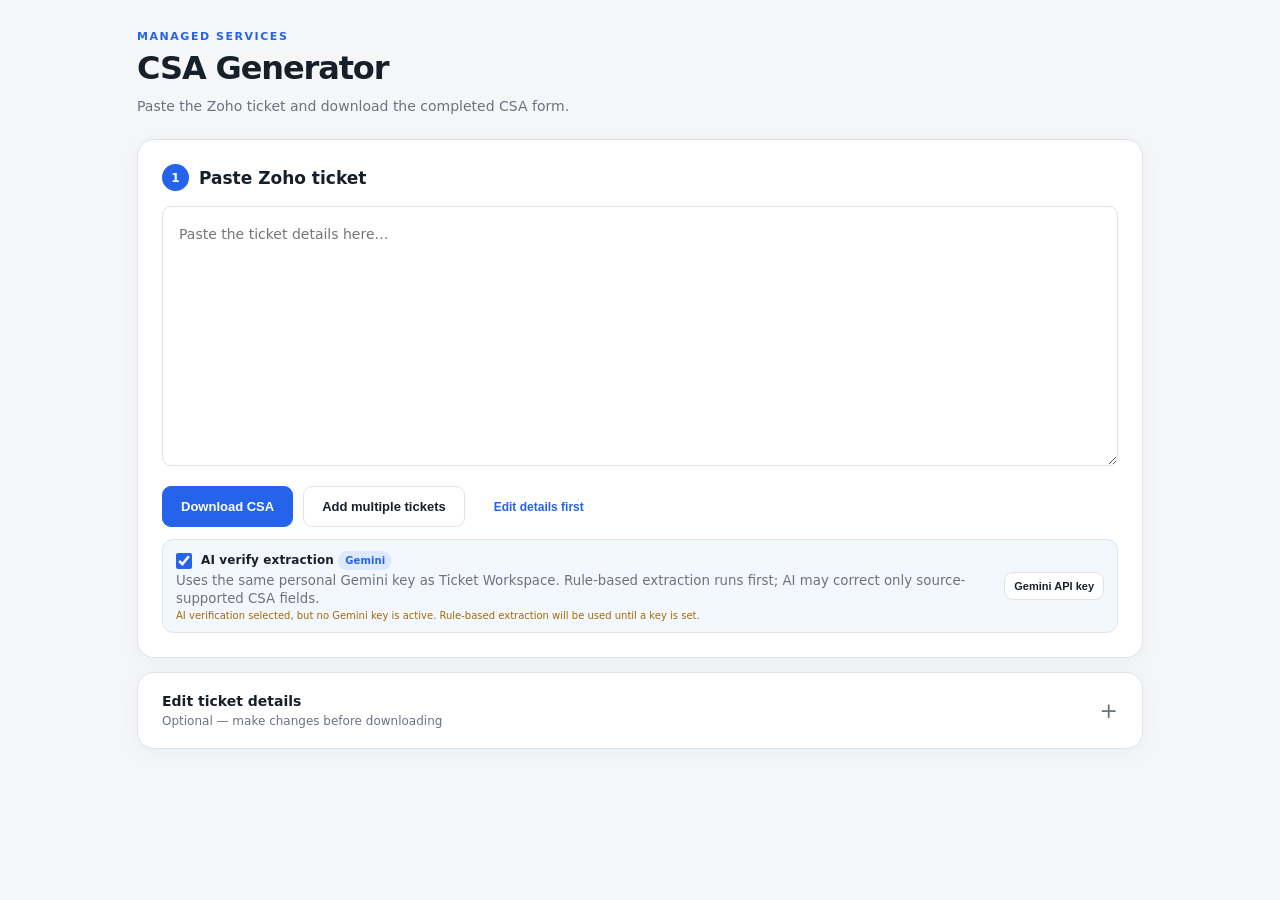
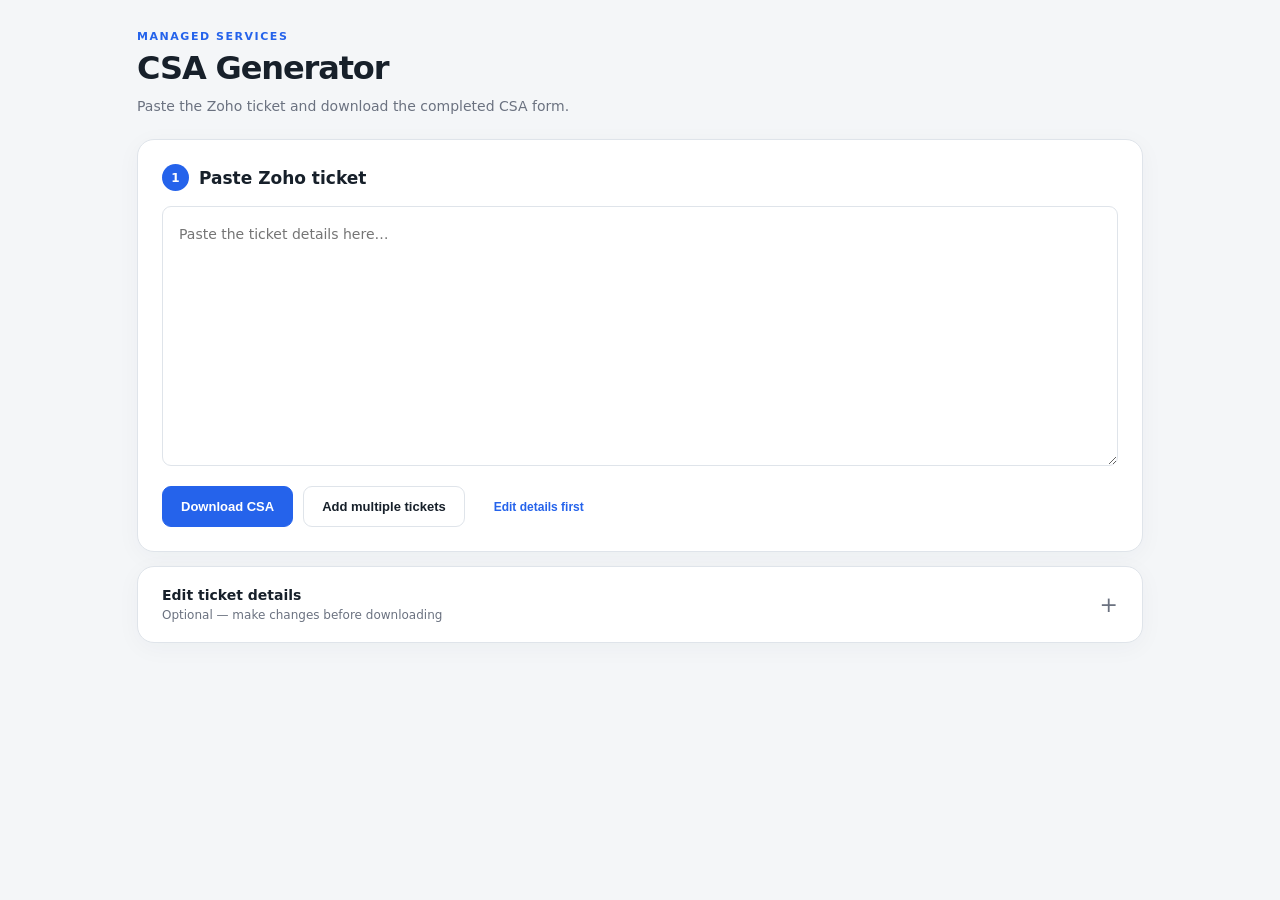
